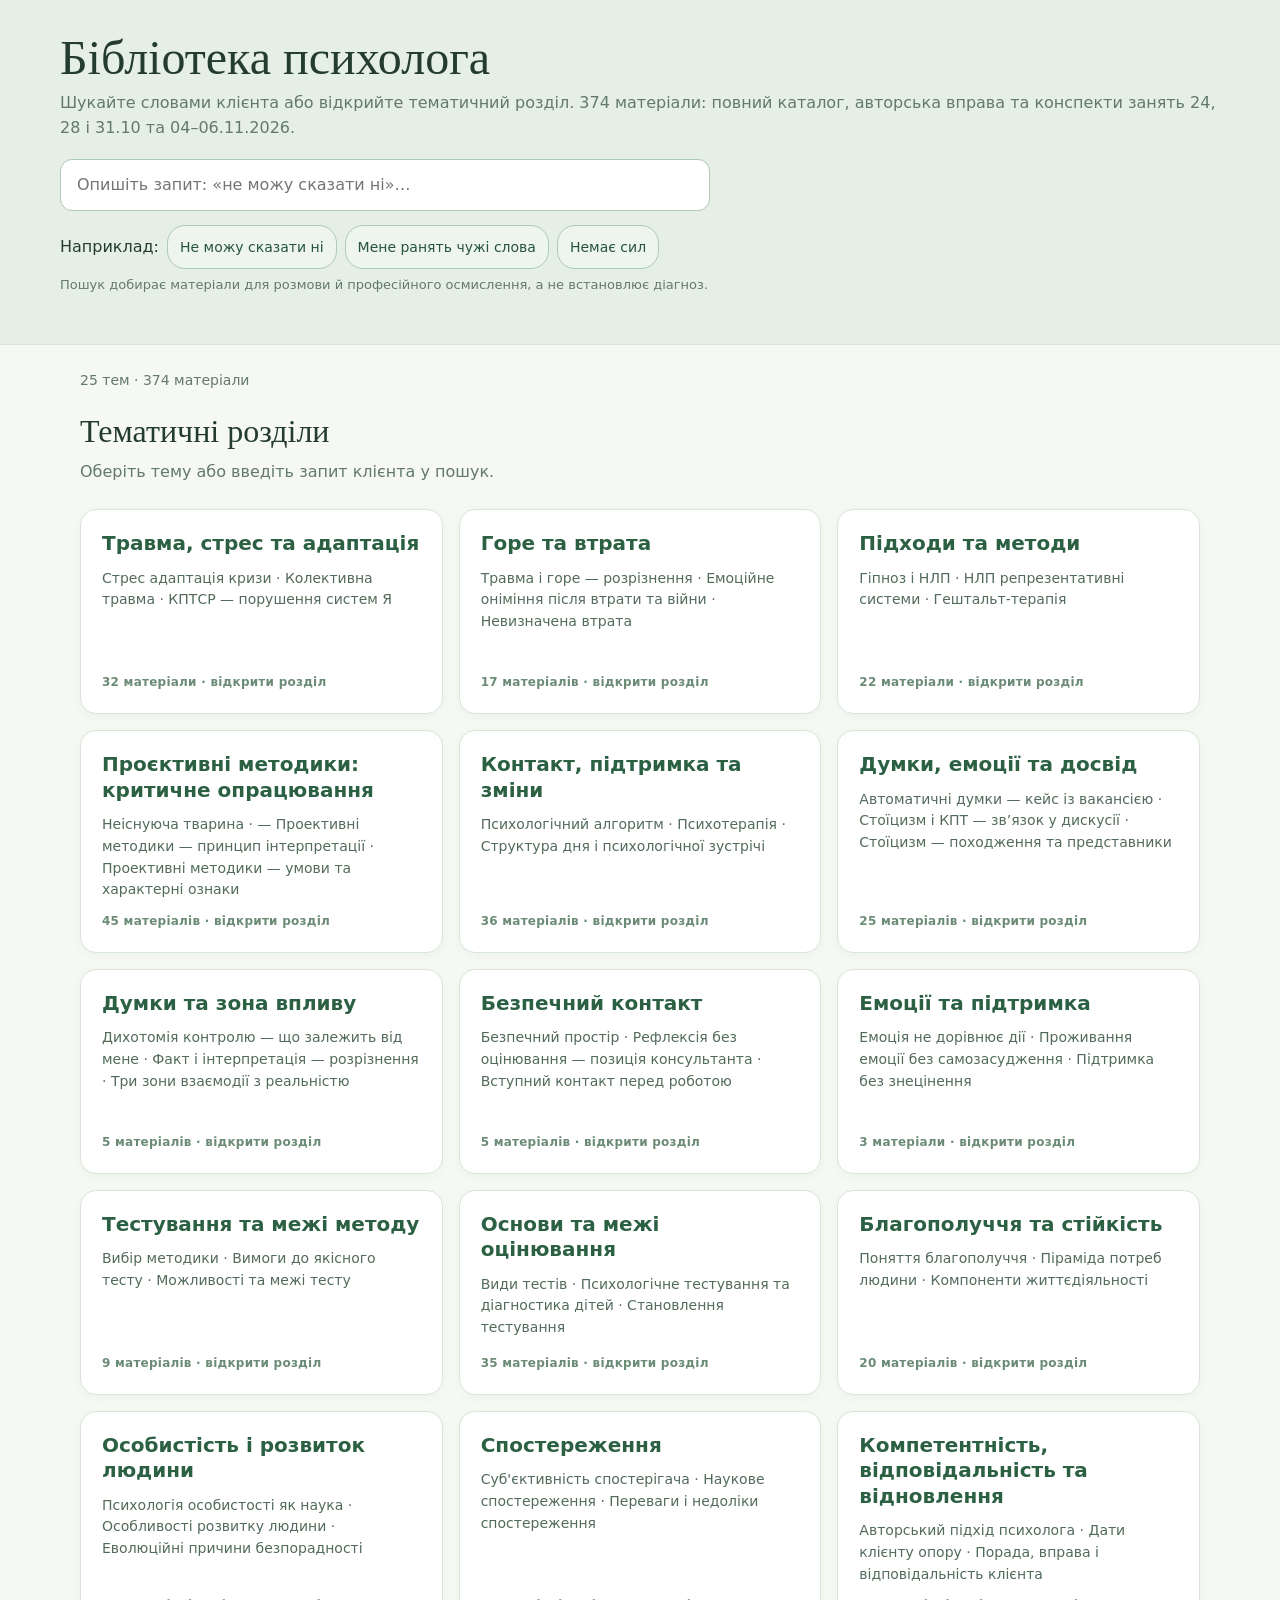
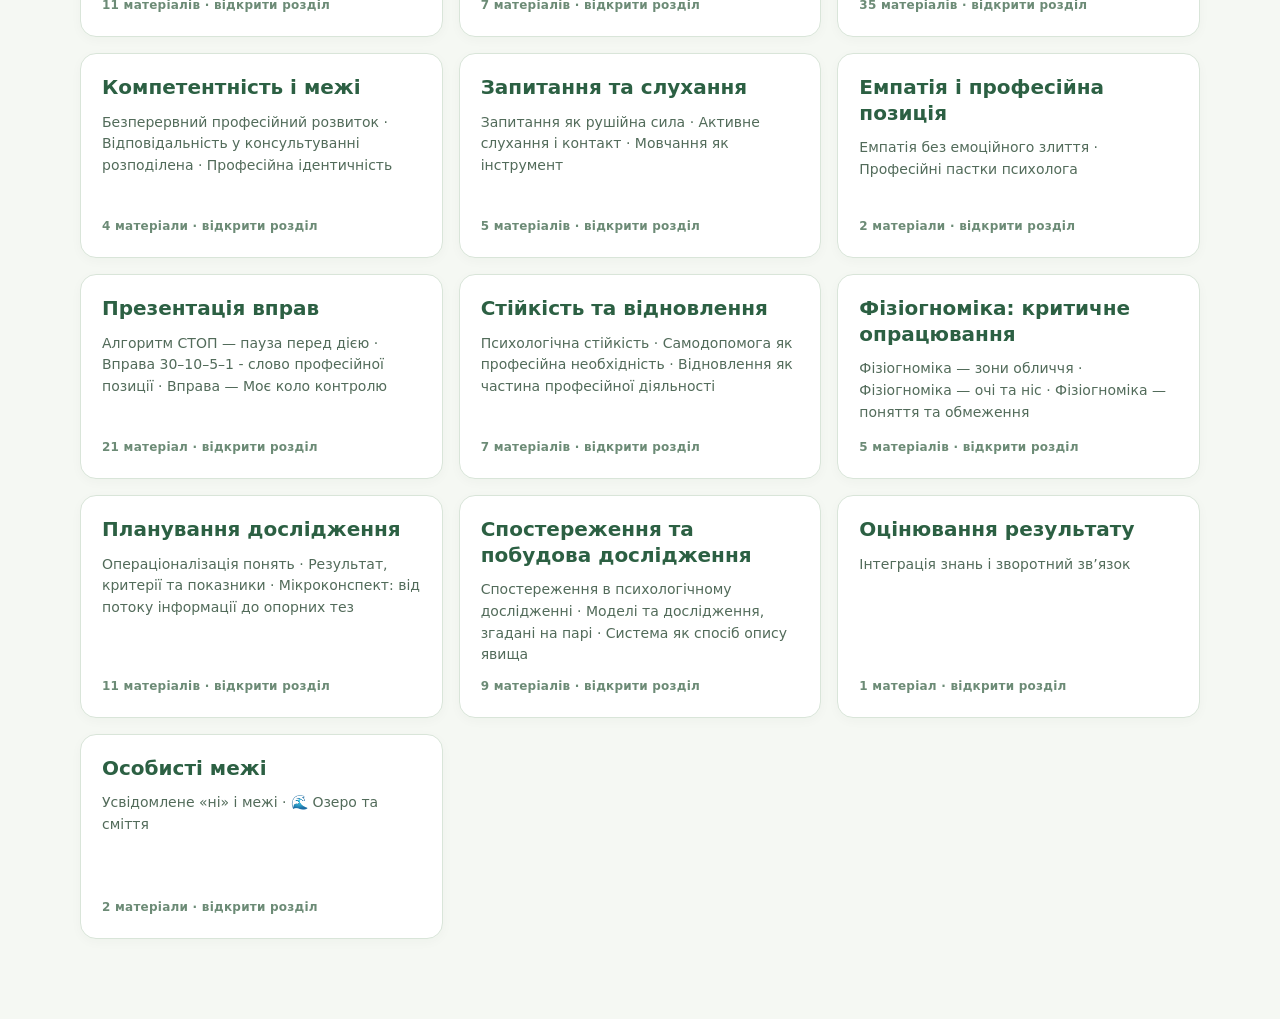
==== index.html @ bc7ea004 "Integrate five Nov 6 topics without duplicates; preserve all 369 existing cards" ====
<!doctype html><html lang="uk"><head><meta charset="utf-8"><meta name="viewport" content="width=device-width,initial-scale=1"><title>Бібліотека психолога — картки</title><style>
:root{--ink:#243b30;--green:#35694d;--pale:#f5f8f3;--line:#d9e5d9;--muted:#63796b}*{box-sizing:border-box}body{margin:0;background:var(--pale);font:16px/1.55 system-ui,'Segoe UI',sans-serif;color:var(--ink)}button,input{font:inherit}button{cursor:pointer}header{background:#e5efe5;border-bottom:1px solid var(--line);padding:30px max(20px,calc((100vw - 1160px)/2))}header h1{font:normal clamp(30px,4vw,48px) Georgia,serif;margin:0}header p{margin:6px 0 18px;color:var(--muted)}.search{width:100%;max-width:650px;border:1px solid #aec9b4;padding:13px 16px;border-radius:12px;background:white;outline-color:var(--green)}main{max-width:1160px;margin:auto;padding:25px 20px 80px}.toolbar{display:flex;align-items:center;justify-content:space-between;gap:14px;flex-wrap:wrap;margin:0 0 22px}.back{border:1px solid #a5bea9;background:white;color:var(--green);border-radius:9px;padding:9px 15px}.crumb{color:var(--muted);font-size:14px}.grid{display:grid;grid-template-columns:repeat(auto-fill,minmax(min(100%,260px),1fr));gap:16px}.card{border:1px solid var(--line);border-radius:16px;background:white;padding:21px;display:flex;flex-direction:column;align-items:stretch;text-align:left;gap:11px;min-height:205px;box-shadow:0 3px 12px #19392308;transition:transform .14s,border-color .14s}.card:hover,.card:focus-visible{transform:translateY(-2px);border-color:#7ea78a}.card h2,.card h3{font-size:20px;line-height:1.28;color:#2c6043;margin:0}.card p{color:#526b5a;font-size:14px;margin:0;flex:1}.card .foot{color:#6c8b76;font-size:12px;font-weight:700;letter-spacing:.02em}.intro{font:normal 32px Georgia,serif;margin:5px 0 10px}.subtitle{color:var(--muted);margin:0 0 24px}.empty{padding:40px;background:white;border-radius:14px;color:var(--muted)}dialog{background:#ffffff;color:#243b30;color-scheme:light;width:min(850px,calc(100vw - 24px));max-height:92dvh;border:1px solid #c7d9ca;border-radius:18px;padding:0;box-shadow:0 24px 90px #172f2444}dialog::backdrop{background:#1a3025a6}.dialog-head{position:sticky;top:0;background:#f1f7f0;padding:16px 22px;border-bottom:1px solid var(--line);display:flex;gap:15px;align-items:center;justify-content:space-between;z-index:1}.dialog-head h2{font:normal clamp(22px,3vw,31px) Georgia,serif;margin:0}.close{border:1px solid #b5cbb9;border-radius:9px;background:white;padding:6px 12px;flex-shrink:0}.reader{padding:12px clamp(20px,5vw,52px) 45px;line-height:1.75}.reader h2{font-size:19px;color:#315b4a;background:#edf5ee;border-left:4px solid #93b5a2;border-radius:7px;padding:8px 12px;margin-top:27px}.reader h3{font-size:17px;color:#28543c}.reader p{margin:13px 0}.reader blockquote{background:#eaf4e8;border-left:4px solid #75a784;padding:10px 17px;margin:16px 0}.reader table{border-collapse:collapse;width:100%;display:block;overflow-x:auto}.reader th,.reader td{border:1px solid #d6e1d6;padding:9px;text-align:left}.reader ul{padding-left:22px}.reader strong{color:inherit;font-weight:750}.reader .hl{padding:1px 4px;border-radius:4px;box-decoration-break:clone;-webkit-box-decoration-break:clone}.reader .hl-theory{background:#e9e7fa;color:#443e70}.reader .hl-practice{background:#e3f1e8;color:#26533d}.reader .hl-caution{background:#fae9e5;color:#793f38}.reader .hl-classification{background:#e6f1f8;color:#2b526b}.reader .hl-key{background:#f7efdc;color:#72562e}.reader .hl-steps{background:#e6f2ee;color:#245e57}.reader h2.section-practice{background:#e7f3ea;border-left-color:#78a88b}.reader h2.section-caution{background:#f9ebe7;border-left-color:#d59a8e}.reader h2.section-theory{background:#eeebf9;border-left-color:#a59bcf}.reader h2.section-classification{background:#eaf3fa;border-left-color:#8ab3cf}.reader h2.section-steps{background:#e7f3ef;border-left-color:#72afa3}.reader h2.section-key{background:#faf2e2;border-left-color:#d7b779}.source{border-top:1px solid var(--line);margin-top:30px;padding-top:12px;font-size:12px;color:var(--muted)}@media(max-width:650px){header{padding:22px 17px}.grid{grid-template-columns:1fr}.card{min-height:150px}.dialog-head{padding:13px}}

html{-webkit-text-size-adjust:100%;scroll-behavior:smooth}
body{overflow-x:hidden}
button,input{touch-action:manipulation}
button:focus-visible,input:focus-visible{outline:3px solid #6a9f87;outline-offset:3px}
.card,.dialog-head h2,.reader{overflow-wrap:anywhere}
.reader{hyphens:auto}
.reader img,.reader iframe,.reader video{max-width:100%;height:auto}
.reader pre{white-space:pre-wrap;overflow-wrap:anywhere}
.reader table{max-width:100%;font-size:clamp(12px,1.4vw,15px)}
.reader th,.reader td{min-width:110px;vertical-align:top}
dialog{overscroll-behavior:contain}
.dialog-head h2{min-width:0}
@media(min-width:1300px){main{max-width:1280px}.grid{grid-template-columns:repeat(4,minmax(0,1fr));gap:19px}dialog{width:min(970px,calc(100vw - 60px))}}
@media(min-width:700px) and (max-width:1299px){.grid{grid-template-columns:repeat(3,minmax(0,1fr))}}
@media(max-width:699px){
 body{font-size:15px;line-height:1.6}
 header{padding:23px 16px 19px}
 header h1{font-size:clamp(29px,8vw,38px);line-height:1.12}
 header p{font-size:14px;margin:11px 0 14px}
 .search{max-width:none;font-size:16px;min-height:48px}
 main{padding:18px 14px 60px}
 .toolbar{margin-bottom:15px}
 .intro{font-size:26px;line-height:1.2}
 .subtitle{font-size:14px;margin-bottom:19px}
 .grid{grid-template-columns:repeat(2,minmax(0,1fr));gap:10px}
 .card{padding:15px;gap:9px;min-height:155px;border-radius:13px}
 .card h2,.card h3{font-size:16px}
 .card p{font-size:13px;line-height:1.5;display:-webkit-box;-webkit-line-clamp:3;-webkit-box-orient:vertical;overflow:hidden}
 .card .foot{font-size:11px}
 .back{min-height:44px}
 dialog{position:fixed;inset:0;margin:0;width:100%;max-width:none;max-height:100dvh;height:100dvh;border:0;border-radius:0}
 .dialog-head{padding:13px 14px;gap:10px}
 .dialog-head h2{font-size:clamp(19px,5vw,25px);line-height:1.24}
 .close{min-height:44px;padding:7px 10px;font-size:13px}
 .reader{padding:12px 17px 65px;font-size:15px;line-height:1.75}
 .reader h2{font-size:17px;padding:9px 11px}
 .reader h3{font-size:16px}
 .reader ul,.reader ol{padding-left:23px}
 .reader th,.reader td{padding:8px}
}
@media(max-width:390px){
 .grid{grid-template-columns:1fr}
 .card{min-height:unset;padding:17px}
 .card h2,.card h3{font-size:18px}
 .card p{-webkit-line-clamp:2}
}
@media(prefers-reduced-motion:reduce){html{scroll-behavior:auto}.card{transition:none}}
.related-search{display:inline-block;border:1px solid #aec9b4;background:#edf5ee;color:#28543c;border-radius:8px;padding:7px 10px;margin:3px;min-height:44px}.source a{color:#28543c}.technique-status{background:#faf2e2;padding:12px;border-radius:9px}
.request-examples{display:flex;flex-wrap:wrap;gap:8px;align-items:center;margin-top:14px}.request-examples button{font:inherit;font-size:14px;padding:8px 12px;min-height:44px;border:1px solid #aec9b4;border-radius:18px;background:#edf5ee;color:#28543c;cursor:pointer}.search-hint{font-size:13px!important;max-width:740px}.request-kind{display:block;font-size:12px;color:#52695b;margin-bottom:8px}.card .request-phrase{font-weight:600;color:#325942;display:block;-webkit-line-clamp:unset}.card .request-purpose{font-size:13px;display:block;-webkit-line-clamp:unset}.request-context{background:#edf5ee;border:1px solid #b8cebd;border-radius:12px;padding:16px;margin-bottom:24px}.request-context h3{margin-top:8px}.request-context p{margin:8px 0}button:focus-visible,input:focus-visible{outline:3px solid #527c6c;outline-offset:3px}
.editorial-lead{font-size:1.08em;font-weight:600;color:#28543c}.editorial-origin{font-size:13px;color:#56665a}.original-note{border-top:1px solid #c6d5ca;margin-top:28px;padding-top:15px}.original-note summary{cursor:pointer;padding:12px 0;min-height:44px}.reader a{color:#28543c;text-decoration:underline}.card .request-purpose{display:-webkit-box;-webkit-line-clamp:3;-webkit-box-orient:vertical;overflow:hidden}
</style><link rel="manifest" href="./manifest.webmanifest"><link rel="icon" type="image/svg+xml" href="./icon.svg"><meta name="theme-color" content="#527c6c"><meta name="apple-mobile-web-app-capable" content="yes"><meta name="apple-mobile-web-app-status-bar-style" content="default"></head><body><header><h1>Бібліотека психолога</h1><p>Шукайте словами клієнта або відкрийте тематичний розділ. 374 матеріали: повний каталог, авторська вправа та конспекти занять 24, 28 і 31.10 та 04–06.11.2026.</p><input id="search" class="search" type="search" placeholder="Опишіть запит: «не можу сказати ні»…" aria-label="Пошук"><div class="request-examples" aria-label="Приклади запитів"><span>Наприклад:</span><button type="button">Не можу сказати ні</button><button type="button">Мене ранять чужі слова</button><button type="button">Немає сил</button></div><p class="search-hint">Пошук добирає матеріали для розмови й професійного осмислення, а не встановлює діагноз.</p></header><main><div class="toolbar"><button id="back" class="back" hidden>← Усі теми</button><span class="crumb" id="count"></span></div><h2 id="heading" class="intro">Тематичні розділи</h2><p id="subtitle" class="subtitle">Відкрийте розділ, щоб побачити окремі картки матеріалів.</p><div id="grid" class="grid"></div></main><dialog id="modal"><div class="dialog-head"><h2 id="noteTitle"></h2><button class="close" id="close" aria-label="Закрити">✕ Закрити</button></div><div class="reader" id="noteBody"></div></dialog><script src="./client-requests-374.js"></script><script src="./search.js"></script><script src="./editorial.js"></script><script>
const docs=[{"id": "n0-0", "topic": "Травма, стрес та адаптація", "topicid": 0, "title": "Стрес адаптація кризи", "summary": "1. Класифікація життєвих ситуацій (за наведеною класифікацією) Звичайні / комфортні — потребують мінімальних адаптаційних зусиль. Проблемні повсякденні — можуть супроводжуватися ст", "content": "<h2>1. Класифікація життєвих ситуацій (за наведеною класифікацією)</h2>\n<ol>\n<li><strong>Звичайні / комфортні</strong> — потребують мінімальних адаптаційних зусиль.</li>\n<li><strong>Проблемні повсякденні</strong> — можуть супроводжуватися стресом.</li>\n<li><strong>Важкі</strong> — значне навантаження на адаптацію, можливі психічні й соматичні прояви. Виокремлюють чотири типи: <strong>стрес, фрустрація, конфлікт, криза</strong>.</li>\n<li><strong>Гіперекстремальні</strong> — навантаження перевищує доступні людині ресурси подолання. Наслідки залежать, зокрема, від попереднього досвіду, підготовки та поточного стану.</li>\n</ol>\n<blockquote>\n<p>Не слід сприймати її як єдину універсальну систему.</p>\n</blockquote>\n<h2>2. Адаптація</h2>\n<p>Адаптацію описано через два процеси:</p>\n<ul>\n<li><strong>Асиміляція</strong> — людина пристосовується до умов середовища.</li>\n<li><strong>Акомодація</strong> — людина змінює свої способи дії / взаємодії із середовищем.</li>\n</ul>\n<p>На практиці на практиці ці процеси можуть <strong>накладатися</strong>, а не відбуватися строго послідовно. Приклади: входження до нового колективу, медузу та реакцію на падіння цеглини. Швидкість реагування може мати значення для виживання.</p>\n<p><strong>Термінологічна примітка:</strong> у класичній теорії Піаже асиміляція означає включення нового досвіду в наявні схеми, а акомодація — зміну самих схем. Пояснення через «змінюю середовище» не є точним визначенням акомодації за Піаже.</p>\n<h2>3. Стресова реакція та наслідки</h2>\n<p>За наведеною схемою: <strong>стресор → нормативна стресова реакція → запуск адаптаційних механізмів</strong>. Якщо навантаження надмірне або тривале, адаптаційні можливості можуть виснажуватися, можливі порушення функціонування.</p>\n<p>До стресових і посттравматичних розладів належать, зокрема, <strong>ПТСР і комплексний ПТСР</strong>, При цьому комплексний ПТСР — не просто «складніший» ПТСР, а окрема діагностична конструкція.</p>\n<p><strong>Важливо:</strong> переживання травматичної події саме по собі не означає неминучого розвитку ПТСР.</p>\n<h2>4. Кризові ситуації</h2>\n<p> <strong>фрустрація і конфлікт</strong> можуть переростати в кризові ситуації. На тлі дистресу можливі виснаження, відчуття втрати контролю, порушення адаптації.</p>\n<p></p>\n<ul>\n<li><strong>Серйозне потрясіння</strong> — у наведених прикладах, ситуація, у якій можливе відновлення попередніх життєвих умов (наприклад, пошук нової роботи).</li>\n<li><strong>Власне кризу</strong> — ситуація, яка вимагає перебудови життєвих планів і способів адаптації.</li>\n</ul>\n<p>Це умовний поділ, а не жорстка діагностична класифікація: навіть «зворотна» подія може бути дуже травматичною.</p>\n<h2>5. Екстремальна і надзвичайна ситуації</h2>\n<p>Розмежовують <strong>надзвичайні</strong> (природні й техногенні катастрофи) та <strong>екстремальні</strong> (переважно наслідки навмисних людських дій: війни, тероризм). Наводив приклади Чорнобиля, повеней і руйнування Каховської дамби.</p>\n<p><strong>Застереження:</strong> у правовій та професійній термінології «надзвичайна ситуація» може бути й воєнного або соціального походження; викладацький поділ «природне проти людського» надто спрощений.</p>\n<h2>Практичний екстракт</h2>\n<ul>\n<li>Оцінювати не лише подію, а й <strong>суб'єктивне значення, доступні ресурси, поточну безпеку та функціонування</strong>.</li>\n<li>Не ототожнювати стресову реакцію з розладом.</li>\n<li>Під час роботи з кризою враховувати, що відновлення не обов'язково означає повернення до попереднього стану.</li>\n</ul>\n<h2>Пов'язані картки</h2>\n<p>· · · · ·</p>\n", "search": "стрес адаптація кризи травма, стрес та адаптація  1. класифікація життєвих ситуацій (за наведеною класифікацією) \n \n  звичайні / комфортні  — потребують мінімальних адаптаційних зусиль. \n  проблемні повсякденні  — можуть супроводжуватися стресом. \n  важкі  — значне навантаження на адаптацію, можливі психічні й соматичні прояви. виокремлюють чотири типи:  стрес, фрустрація, конфлікт, криза . \n  гіперекстремальні  — навантаження перевищує доступні людині ресурси подолання. наслідки залежать, зокрема, від попереднього досвіду, підготовки та поточного стану. \n \n \n не слід сприймати її як єдину універсальну систему. \n \n 2. адаптація \n адаптацію описано через два процеси: \n \n  асиміляція  — людина пристосовується до умов середовища. \n  акомодація  — людина змінює свої способи дії / взаємодії із середовищем. \n \n на практиці на практиці ці процеси можуть  накладатися , а не відбуватися строго послідовно. приклади: входження до нового колективу, медузу та реакцію на падіння цеглини. швидкість реагування може мати значення для виживання. \n  термінологічна примітка:  у класичній теорії піаже асиміляція означає включення нового досвіду в наявні схеми, а акомодація — зміну самих схем. пояснення через «змінюю середовище» не є точним визначенням акомодації за піаже. \n 3. стресова реакція та наслідки \n за наведеною схемою:  стресор → нормативна стресова реакція → запуск адаптаційних механізмів . якщо навантаження надмірне або тривале, адаптаційні можливості можуть виснажуватися, можливі порушення функціонування. \n до стресових і посттравматичних розладів належать, зокрема,  птср і комплексний птср , при цьому комплексний птср — не просто «складніший» птср, а окрема діагностична конструкція. \n  важливо:  переживання травматичної події саме по собі не означає неминучого розвитку птср. \n 4. кризові ситуації \n   фрустрація і конфлікт  можуть переростати в кризові ситуації. на тлі дистресу можливі виснаження, відчуття втрати контролю, порушення адаптації. \n  \n \n  серйозне потрясіння  — у наведених прикладах, ситуація, у якій можливе відновлення попередніх життєвих умов (наприклад, пошук нової роботи). \n  власне кризу  — ситуація, яка вимагає перебудови життєвих планів і способів адаптації. \n \n це умовний поділ, а не жорстка діагностична класифікація: навіть «зворотна» подія може бути дуже травматичною. \n 5. екстремальна і надзвичайна ситуації \n розмежовують  надзвичайні  (природні й техногенні катастрофи) та  екстремальні  (переважно наслідки навмисних людських дій: війни, тероризм). наводив приклади чорнобиля, повеней і руйнування каховської дамби. \n  застереження:  у правовій та професійній термінології «надзвичайна ситуація» може бути й воєнного або соціального походження; викладацький поділ «природне проти людського» надто спрощений. \n практичний екстракт \n \n оцінювати не лише подію, а й  суб'єктивне значення, доступні ресурси, поточну безпеку та функціонування . \n не ототожнювати стресову реакцію з розладом. \n під час роботи з кризою враховувати, що відновлення не обов'язково означає повернення до попереднього стану. \n \n пов'язані картки \n · · · · · \n"}, {"id": "n0-1", "topic": "Травма, стрес та адаптація", "topicid": 0, "title": "Колективна травма", "summary": "Що таке колективна травма Це травматичний досвід, який стосується соціальної групи або спільноти , впливає не лише на безпосередніх учасників події, а й на інших членів групи через", "content": "\n<h2>Що таке колективна травма</h2>\n<p>Це травматичний досвід, який стосується <strong>соціальної групи або спільноти</strong>, впливає не лише на безпосередніх учасників події, а й на інших членів групи через спільну ідентичність, пам'ять і наслідки подій.</p>\n<h2>Можливі причини</h2>\n<ul>\n<li>Війни, геноцид, масове насильство.</li>\n<li>Техногенні й гуманітарні катастрофи, стихійні лиха.</li>\n<li>Революції, перевороти, депортації, вигнання.</li>\n<li>Рабство, полон, окупація, обмеження свободи великих груп.</li>\n<li>Політичні, релігійні та інші репресії.</li>\n<li>Терористичні акти, резонансні вбивства суспільно значущих людей.</li>\n</ul>\n<p><strong>Історичні приклади:</strong> Голодомор, Голокост, Волинська трагедія, Чорнобиль, депортації з Криму, Батурин, події сучасної війни. Ці приклади різні за причинами, масштабом і історичним контекстом; їх не слід механічно прирівнювати.</p>\n<h2>Особливості колективної травми</h2>\n<ol>\n<li><strong>Широке охоплення:</strong> наслідки виходять за межі безпосередніх постраждалих.</li>\n<li><strong>Розтягнутість у часі:</strong> пам'ять про подію може зберігатися після її завершення.</li>\n<li><strong>Груповий масштаб:</strong> постраждалими можуть бути цілі соціальні спільноти.</li>\n<li><strong>Спільне переживання:</strong> люди, які не були безпосередніми свідками, можуть переживати подію як значущу для своєї групи.</li>\n<li><strong>Тривалі й відкладені наслідки:</strong> можуть змінюватися довіра, відчуття безпеки, поведінка, соціальні відносини.</li>\n</ol>\n<p> Колективна травма може бути пов’язана з <strong>історичною пам’яттю</strong> та передаванням досвіду між поколіннями.</p>\n<h2>Що може посилювати травматизацію</h2>\n<ul>\n<li>Сприйняття події як глибоко несправедливої.</li>\n<li>Загибель невинних людей.</li>\n<li>Навмисний характер насильства: катування, страти, переслідування.</li>\n<li>Неможливість чинити опір або захистити себе.</li>\n</ul>\n<h2>Практичне застосування</h2>\n<p>Під час роботи з людиною важливо розрізняти <strong>її власний досвід</strong>, родинну історію та суспільний контекст. Не можна автоматично приписувати кожному членові групи травматичний розлад. Варто питати, що саме подія означає <strong>для конкретної людини</strong>, не змушуючи її переказувати болісні історії.</p>\n<h2>Важливе застереження</h2>\n<p>У матеріалі прозвучали травматичні історичні описи та особисті судження . Для навчального конспекту збережено <strong>психологічну структуру теми</strong>, без відтворення подробиць насильства й неперевірених політичних тверджень як фактів.</p>\n<h2>Пов'язані картки</h2>\n<p>· · ·</p>\n", "search": "колективна травма травма, стрес та адаптація \n що таке колективна травма \n це травматичний досвід, який стосується  соціальної групи або спільноти , впливає не лише на безпосередніх учасників події, а й на інших членів групи через спільну ідентичність, пам'ять і наслідки подій. \n можливі причини \n \n війни, геноцид, масове насильство. \n техногенні й гуманітарні катастрофи, стихійні лиха. \n революції, перевороти, депортації, вигнання. \n рабство, полон, окупація, обмеження свободи великих груп. \n політичні, релігійні та інші репресії. \n терористичні акти, резонансні вбивства суспільно значущих людей. \n \n  історичні приклади:  голодомор, голокост, волинська трагедія, чорнобиль, депортації з криму, батурин, події сучасної війни. ці приклади різні за причинами, масштабом і історичним контекстом; їх не слід механічно прирівнювати. \n особливості колективної травми \n \n  широке охоплення:  наслідки виходять за межі безпосередніх постраждалих. \n  розтягнутість у часі:  пам'ять про подію може зберігатися після її завершення. \n  груповий масштаб:  постраждалими можуть бути цілі соціальні спільноти. \n  спільне переживання:  люди, які не були безпосередніми свідками, можуть переживати подію як значущу для своєї групи. \n  тривалі й відкладені наслідки:  можуть змінюватися довіра, відчуття безпеки, поведінка, соціальні відносини. \n \n  колективна травма може бути пов’язана з  історичною пам’яттю  та передаванням досвіду між поколіннями. \n що може посилювати травматизацію \n \n сприйняття події як глибоко несправедливої. \n загибель невинних людей. \n навмисний характер насильства: катування, страти, переслідування. \n неможливість чинити опір або захистити себе. \n \n практичне застосування \n під час роботи з людиною важливо розрізняти  її власний досвід , родинну історію та суспільний контекст. не можна автоматично приписувати кожному членові групи травматичний розлад. варто питати, що саме подія означає  для конкретної людини , не змушуючи її переказувати болісні історії. \n важливе застереження \n у матеріалі прозвучали травматичні історичні описи та особисті судження . для навчального конспекту збережено  психологічну структуру теми , без відтворення подробиць насильства й неперевірених політичних тверджень як фактів. \n пов'язані картки \n · · · \n"}, {"id": "n0-2", "topic": "Травма, стрес та адаптація", "topicid": 0, "title": "КПТСР — порушення систем Я", "summary": "Емоційна регуляція Різкі емоційні спалахи або оніміння / дисоціація. Самосприйняття Стійкі переконання «зі мною щось не так», сором, провина, знецінення себе. Стосунки Втрата базов", "content": "<h2>Емоційна регуляція</h2>\n<p>Різкі емоційні спалахи або оніміння / дисоціація.</p>\n<h2>Самосприйняття</h2>\n<p>Стійкі переконання «зі мною щось не так», сором, провина, знецінення себе.</p>\n<h2>Стосунки</h2>\n<p>Втрата базової довіри, ізоляція або залежні деструктивні зв'язки.</p>\n", "search": "кптср — порушення систем я травма, стрес та адаптація  емоційна регуляція \n різкі емоційні спалахи або оніміння / дисоціація. \n самосприйняття \n стійкі переконання «зі мною щось не так», сором, провина, знецінення себе. \n стосунки \n втрата базової довіри, ізоляція або залежні деструктивні зв'язки. \n"}, {"id": "n0-3", "topic": "Травма, стрес та адаптація", "topicid": 0, "title": "ПТСР — три системи", "summary": "1. Пам'ять Перепроживання, флешбеки, кошмари, реакції на тригери. 2. Поведінка Уникнення місць, тем, людей і нагадувань про травму. 3. Біологічна безпека Гіперпильність, здригання,", "content": "<h2>1. Пам'ять</h2>\n<p>Перепроживання, флешбеки, кошмари, реакції на тригери.</p>\n<h2>2. Поведінка</h2>\n<p>Уникнення місць, тем, людей і нагадувань про травму.</p>\n<h2>3. Біологічна безпека</h2>\n<p>Гіперпильність, здригання, дратівливість, безсоння.</p>\n<h2>Образ</h2>\n<p>«Радар безпеки» працює так, ніби небезпека триває зараз.</p>\n", "search": "птср — три системи травма, стрес та адаптація  1. пам'ять \n перепроживання, флешбеки, кошмари, реакції на тригери. \n 2. поведінка \n уникнення місць, тем, людей і нагадувань про травму. \n 3. біологічна безпека \n гіперпильність, здригання, дратівливість, безсоння. \n образ \n «радар безпеки» працює так, ніби небезпека триває зараз. \n"}, {"id": "n0-4", "topic": "Травма, стрес та адаптація", "topicid": 0, "title": "Травма типу I і II", "summary": "Тип I Одноразова, раптова подія: ДТП, пограбування, природна катастрофа. Тип II Тривала або повторювана ситуація: домашнє насильство, зона бойових дій, полон, тривале інституційне ", "content": "<h2>Тип I</h2>\n<p>Одноразова, раптова подія: ДТП, пограбування, природна катастрофа.</p>\n<h2>Тип II</h2>\n<p>Тривала або повторювана ситуація: домашнє насильство, зона бойових дій, полон, тривале інституційне насильство.</p>\n<h2>Ключова різниця</h2>\n<p>Одиничність події ↔ повторюваність і тривалість.</p>\n", "search": "травма типу i і ii травма, стрес та адаптація  тип i \n одноразова, раптова подія: дтп, пограбування, природна катастрофа. \n тип ii \n тривала або повторювана ситуація: домашнє насильство, зона бойових дій, полон, тривале інституційне насильство. \n ключова різниця \n одиничність події ↔ повторюваність і тривалість. \n"}, {"id": "n0-5", "topic": "Травма, стрес та адаптація", "topicid": 0, "title": "Травмафокусована психотерапія", "summary": "Її описують як робота безпосередньо з травматичним матеріалом, а не лише зі стабілізацією загального стану. Основні опори безпека; психоедукація; регуляція тривоги; когнітивна рест", "content": "<p>Її описують як робота безпосередньо з травматичним матеріалом, а не лише зі стабілізацією загального стану.</p>\n<h2>Основні опори</h2>\n<ul>\n<li>безпека;</li>\n<li>психоедукація;</li>\n<li>регуляція тривоги;</li>\n<li>когнітивна реструктуризація;</li>\n<li>опрацювання травматичної пам'яті.</li>\n</ul>\n<h2>Логіка</h2>\n<p>Безпека → стабілізація → поступове опрацювання травматичного досвіду.</p>\n", "search": "травмафокусована психотерапія травма, стрес та адаптація  її описують як робота безпосередньо з травматичним матеріалом, а не лише зі стабілізацією загального стану. \n основні опори \n \n безпека; \n психоедукація; \n регуляція тривоги; \n когнітивна реструктуризація; \n опрацювання травматичної пам'яті. \n \n логіка \n безпека → стабілізація → поступове опрацювання травматичного досвіду. \n"}, {"id": "n0-6", "topic": "Травма, стрес та адаптація", "topicid": 0, "title": "Війна змінює не лише військового, а й систему стосунків", "summary": "3. Війна змінює не лише військового, а й систему стосунків Близькі чекають повернення «того самого батька, сина, брата», хоча людина жила в умовах постійного вибору між життям і см", "content": "<h3>3. Війна змінює не лише військового, а й систему стосунків</h3>\n<p>Близькі чекають повернення «того самого батька, сина, брата», хоча людина жила в умовах постійного вибору між життям і смертю та могла сформувати багато захисних шарів.</p>\n<p>Важлива думка:</p>\n<ul>\n<li>знайома особистість не обов’язково зникла;</li>\n<li>до неї може бути складніше дістатися крізь захисти;</li>\n<li>працювати потрібно не лише з військовим, а й з оточенням, яке зустрічає змінену людину зі старими очікуваннями;</li>\n<li>психологові не варто казати військовому «я вас розумію», якщо він не переживав цього досвіду;</li>\n<li>чесніше: <strong>«Я поруч. Я готова підтримувати».</strong></li>\n</ul>\n", "search": "війна змінює не лише військового, а й систему стосунків травма, стрес та адаптація  3. війна змінює не лише військового, а й систему стосунків \n близькі чекають повернення «того самого батька, сина, брата», хоча людина жила в умовах постійного вибору між життям і смертю та могла сформувати багато захисних шарів. \n важлива думка: \n \n знайома особистість не обов’язково зникла; \n до неї може бути складніше дістатися крізь захисти; \n працювати потрібно не лише з військовим, а й з оточенням, яке зустрічає змінену людину зі старими очікуваннями; \n психологові не варто казати військовому «я вас розумію», якщо він не переживав цього досвіду; \n чесніше:  «я поруч. я готова підтримувати».  \n \n"}, {"id": "n0-7", "topic": "Травма, стрес та адаптація", "topicid": 0, "title": "Експозиція дсм5", "summary": "Психотравматична експозиція може відбуватися одним або кількома способами: Безпосереднє переживання травмівної події. Перебування свідком події , яка трапилася з іншими. Знання про", "content": "<p>Психотравматична експозиція може відбуватися одним або кількома\nспособами:</p>\n<ol>\n<li><strong>Безпосереднє переживання травмівної події.</strong></li>\n<li><strong>Перебування свідком події</strong>, яка трапилася з іншими.</li>\n<li><strong>Знання про травмівну подію</strong>, що трапилася з членом сім'ї або\nблизьким другом. У випадку смерті чи загрози життю близької людини\nподія може бути насильницькою або непередбачуваною.</li>\n<li><strong>Багаторазова або надмірна експозиція до тяжких деталей травмівної\nподії.</strong> Приклад --- фахівці швидкого реагування, які багаторазово\nстикаються з наслідками травмівних подій.</li>\n</ol>\n<p>Експозиція --- зіткнення з подією та пов'язані з цим переживання.</p>\n", "search": "експозиція дсм5 травма, стрес та адаптація  психотравматична експозиція може відбуватися одним або кількома\nспособами: \n \n  безпосереднє переживання травмівної події.  \n  перебування свідком події , яка трапилася з іншими. \n  знання про травмівну подію , що трапилася з членом сім'ї або\nблизьким другом. у випадку смерті чи загрози життю близької людини\nподія може бути насильницькою або непередбачуваною. \n  багаторазова або надмірна експозиція до тяжких деталей травмівної\nподії.  приклад --- фахівці швидкого реагування, які багаторазово\nстикаються з наслідками травмівних подій. \n \n експозиція --- зіткнення з подією та пов'язані з цим переживання. \n"}, {"id": "n0-8", "topic": "Травма, стрес та адаптація", "topicid": 0, "title": "КПТСР — основні ознаки", "summary": "Комплексний ПТСР за МКХ-11 КПТСР включає критерії ПТСР та порушення самоорганізації (DSO) у трьох сферах: Регуляція афекту — складно керувати сильними емоціями або, навпаки, емоцій", "content": "\n<h2>Комплексний ПТСР за МКХ-11</h2>\n<p>КПТСР включає <strong>критерії ПТСР</strong> та <strong>порушення самоорганізації (DSO)</strong> у трьох сферах:</p>\n<ol>\n<li><strong>Регуляція афекту</strong> — складно керувати сильними емоціями або, навпаки, емоційне оніміння.</li>\n<li><strong>Негативне уявлення про себе</strong> — стійкі почуття провини, сорому, власної нікчемності.</li>\n<li><strong>Труднощі у стосунках</strong> — проблеми з близькістю, довірою, підтриманням контактів.</li>\n</ol>\n<p>Це описують як збоєм «внутрішнього компаса». Це <strong>метафора</strong>, а не буквальна «поломка особистості».</p>\n<h2>Важливі відмінності</h2>\n<ul>\n<li><strong>МКХ-11</strong> визнає КПТСР окремим діагнозом.</li>\n<li><strong>DSM-5-TR</strong> не виділяє КПТСР як окрему діагностичну категорію.</li>\n<li>Хронічні міжособистісні травми підвищують ризик КПТСР, але <strong>не є обов'язковою умовою</strong>; сам факт насильства чи труднощів у стосунках діагнозу не встановлює.</li>\n<li>Оцінюють також вираженість, стійкість симптомів і вплив на функціонування. У дослідженнях використовують ITQ (International Trauma Questionnaire), але самоопитувальник не замінює клінічної оцінки.</li>\n</ul>\n<h2>Мова психолога</h2>\n<p>Замість «особистість зламана» — «людина має труднощі з регуляцією емоцій, образом себе і стосунками; це піддається допомозі».</p>\n<hr/>\n<p><strong>Пов’язані картки:</strong> · · ·</p>\n<hr/>\n<p>Повернутися до .</p>\n", "search": "кптср — основні ознаки травма, стрес та адаптація \n комплексний птср за мкх-11 \n кптср включає  критерії птср  та  порушення самоорганізації (dso)  у трьох сферах: \n \n  регуляція афекту  — складно керувати сильними емоціями або, навпаки, емоційне оніміння. \n  негативне уявлення про себе  — стійкі почуття провини, сорому, власної нікчемності. \n  труднощі у стосунках  — проблеми з близькістю, довірою, підтриманням контактів. \n \n це описують як збоєм «внутрішнього компаса». це  метафора , а не буквальна «поломка особистості». \n важливі відмінності \n \n  мкх-11  визнає кптср окремим діагнозом. \n  dsm-5-tr  не виділяє кптср як окрему діагностичну категорію. \n хронічні міжособистісні травми підвищують ризик кптср, але  не є обов'язковою умовою ; сам факт насильства чи труднощів у стосунках діагнозу не встановлює. \n оцінюють також вираженість, стійкість симптомів і вплив на функціонування. у дослідженнях використовують itq (international trauma questionnaire), але самоопитувальник не замінює клінічної оцінки. \n \n мова психолога \n замість «особистість зламана» — «людина має труднощі з регуляцією емоцій, образом себе і стосунками; це піддається допомозі». \n \n  пов’язані картки:  · · · \n \n повернутися до . \n"}, {"id": "n0-9", "topic": "Травма, стрес та адаптація", "topicid": 0, "title": "Повернення військових", "summary": "Повернення військових Людина може повернутися з війни не такою, якою її пам’ятає родина. Життя в умовах постійної загрози формує захисні способи реагування. Важливі принципи: не ви", "content": "<h3>Повернення військових</h3>\n<p>Людина може повернутися з війни не такою, якою її пам’ятає родина. Життя в умовах постійної загрози формує захисні способи реагування.</p>\n<p>Важливі принципи:</p>\n<ul>\n<li>не вимагати повернення «колишньої людини»;</li>\n<li>не вважати зміни доказом зникнення особистості;</li>\n<li>не намагатися швидко зняти всі захисти;</li>\n<li>готувати до змін також родину й близьких;</li>\n<li>працювати не лише з військовим, а із системою його стосунків.</li>\n</ul>\n<p>Головні думки:</p>\n<ul>\n<li>знайома особистість не обов’язково зникла;</li>\n<li>близьким теж потрібна підготовка до змін;</li>\n<li>працювати необхідно з усією системою стосунків;</li>\n<li>не варто обіцяти повернення «колишньої версії» людини;</li>\n<li>психолог, який не переживав бойового досвіду, не повинен казати: «Я вас розумію».</li>\n</ul>\n<p>Безпечніше:</p>\n<blockquote>\n<p>Я не переживала того, що пережили ви. Але я поруч і готова підтримувати.</p>\n<p> висловила надію, що під захисними шарами можна зустріти знайому особистість, яка «нікуди е поділася». Це радше терапевтична надія, а не гарантований результат.</p>\n</blockquote>\n<p>Людина може повернутися з війни не такою, якою її пам’ятають близькі. Постійне виживання створює нові способи реагування та захисні шари.</p>\n", "search": "повернення військових травма, стрес та адаптація  повернення військових \n людина може повернутися з війни не такою, якою її пам’ятає родина. життя в умовах постійної загрози формує захисні способи реагування. \n важливі принципи: \n \n не вимагати повернення «колишньої людини»; \n не вважати зміни доказом зникнення особистості; \n не намагатися швидко зняти всі захисти; \n готувати до змін також родину й близьких; \n працювати не лише з військовим, а із системою його стосунків. \n \n головні думки: \n \n знайома особистість не обов’язково зникла; \n близьким теж потрібна підготовка до змін; \n працювати необхідно з усією системою стосунків; \n не варто обіцяти повернення «колишньої версії» людини; \n психолог, який не переживав бойового досвіду, не повинен казати: «я вас розумію». \n \n безпечніше: \n \n я не переживала того, що пережили ви. але я поруч і готова підтримувати. \n  висловила надію, що під захисними шарами можна зустріти знайому особистість, яка «нікуди е поділася». це радше терапевтична надія, а не гарантований результат. \n \n людина може повернутися з війни не такою, якою її пам’ятають близькі. постійне виживання створює нові способи реагування та захисні шари. \n"}, {"id": "n0-10", "topic": "Травма, стрес та адаптація", "topicid": 0, "title": "Посттравматичне зростання", "summary": "Посттравматичне зростання З’явився термін посттравматичне зростання : можливі позитивні зміни у ставленні до себе, життя й стосунків після боротьби з наслідками травми. Посттравмат", "content": "<h3>Посттравматичне зростання</h3>\n<p>З’явився термін <strong>посттравматичне зростання</strong>: можливі позитивні зміни у ставленні до себе, життя й стосунків після боротьби з наслідками травми.</p>\n<p>Посттравматичне зростання можливе, але не гарантоване.</p>\n", "search": "посттравматичне зростання травма, стрес та адаптація  посттравматичне зростання \n з’явився термін  посттравматичне зростання : можливі позитивні зміни у ставленні до себе, життя й стосунків після боротьби з наслідками травми. \n посттравматичне зростання можливе, але не гарантоване. \n"}, {"id": "n0-11", "topic": "Травма, стрес та адаптація", "topicid": 0, "title": "Психологічні наслідки поранення й ампутації індивідуальні відмінності", "summary": "06. Психологічні наслідки поранення й ампутації: індивідуальні відмінності Суть теми. описував різні психологічні реакції на поранення, тривале загоєння, ризик повторної операції т", "content": "<h2>06. Психологічні наслідки поранення й ампутації: індивідуальні відмінності</h2>\n<p><strong>Суть теми.</strong> описував різні психологічні реакції на поранення, тривале загоєння, ризик повторної операції та ампутацію. Окремо згадано, що деякі люди використовують гумор і зберігають активну життєву позицію, тоді як інші переживають значну невизначеність і тривогу.</p>\n<p><strong>Що потрібно враховувати психологові:</strong></p>\n<ul>\n<li>фізичний біль, сон, втому й доступність медичної допомоги;</li>\n<li>страх подальших операцій та змін функціонування;</li>\n<li>ставлення до змін тіла й потребу в адаптації;</li>\n<li>соціальну підтримку, доступність реабілітації та автономію людини;</li>\n<li>індивідуальні способи подолання, зокрема гумор.</li>\n</ul>\n<p><strong>Важливе застереження.</strong> Використовуються категорії «здорові», «проблемні», «незагоювані» поранення в психологічному контексті. Їх не слід сприймати як універсальну клінічну класифікацію. Гумор не доводить благополуччя, а плач чи тривога не означають «неправильного» пристосування. Медичне загоєння і психологічна адаптація — пов'язані, але різні процеси.</p>\n<p><strong>Приклад.</strong> Людина жартує про протез, проте ночами погано спить і боїться повернення болю. Психолог не має робити висновок «усе добре» лише на підставі жартів.</p>\n", "search": "психологічні наслідки поранення й ампутації індивідуальні відмінності травма, стрес та адаптація  06. психологічні наслідки поранення й ампутації: індивідуальні відмінності \n  суть теми.  описував різні психологічні реакції на поранення, тривале загоєння, ризик повторної операції та ампутацію. окремо згадано, що деякі люди використовують гумор і зберігають активну життєву позицію, тоді як інші переживають значну невизначеність і тривогу. \n  що потрібно враховувати психологові:  \n \n фізичний біль, сон, втому й доступність медичної допомоги; \n страх подальших операцій та змін функціонування; \n ставлення до змін тіла й потребу в адаптації; \n соціальну підтримку, доступність реабілітації та автономію людини; \n індивідуальні способи подолання, зокрема гумор. \n \n  важливе застереження.  використовуються категорії «здорові», «проблемні», «незагоювані» поранення в психологічному контексті. їх не слід сприймати як універсальну клінічну класифікацію. гумор не доводить благополуччя, а плач чи тривога не означають «неправильного» пристосування. медичне загоєння і психологічна адаптація — пов'язані, але різні процеси. \n  приклад.  людина жартує про протез, проте ночами погано спить і боїться повернення болю. психолог не має робити висновок «усе добре» лише на підставі жартів. \n"}, {"id": "n0-12", "topic": "Травма, стрес та адаптація", "topicid": 0, "title": "Фізіологічний та психофізіологічний компонент", "summary": "Травматичний вплив може супроводжуватися порушенням біохімічної рівноваги та змінами психофізіологічного функціонування. Можливі прояви анальгезія --- зниження або відсутність боль", "content": "<p>Травматичний вплив може супроводжуватися порушенням біохімічної\nрівноваги та змінами психофізіологічного функціонування.</p>\n<h2>Можливі прояви</h2>\n<ul>\n<li>анальгезія --- зниження або відсутність больової чутливості;</li>\n<li>надмірне збудження;</li>\n<li>амнезія;</li>\n<li>зниження імунітету;</li>\n<li>виснаження;</li>\n<li>порушення сну.</li>\n</ul>\n<p>Можуть відбуватися зміни роботи мозку, міжпівкульної взаємодії та\nфункціонування нейронів кори головного мозку. Такі зміни можуть бути\nпов'язані з контролем агресії та циклом сну.</p>\n", "search": "фізіологічний та психофізіологічний компонент травма, стрес та адаптація  травматичний вплив може супроводжуватися порушенням біохімічної\nрівноваги та змінами психофізіологічного функціонування. \n можливі прояви \n \n анальгезія --- зниження або відсутність больової чутливості; \n надмірне збудження; \n амнезія; \n зниження імунітету; \n виснаження; \n порушення сну. \n \n можуть відбуватися зміни роботи мозку, міжпівкульної взаємодії та\nфункціонування нейронів кори головного мозку. такі зміни можуть бути\nпов'язані з контролем агресії та циклом сну. \n"}, {"id": "n0-13", "topic": "Травма, стрес та адаптація", "topicid": 0, "title": "ПТСР — основні ознаки", "summary": "Посттравматичний стресовий розлад (ПТСР) Метафора «радар безпеки» пояснює ситуацію: загроза вже минула, але людина може продовжувати переживати її як актуальну. Три кластери МКХ-11", "content": "\n<h2>Посттравматичний стресовий розлад (ПТСР)</h2>\n<p>Метафора <strong>«радар безпеки»</strong> пояснює ситуацію: загроза вже минула, але людина може продовжувати переживати її як актуальну.</p>\n<h3>Три кластери МКХ-11</h3>\n<ol>\n<li><strong>Повторне переживання травми в теперішньому часі</strong> — флешбеки, травматичні сни з відчуттям актуальності загрози.</li>\n<li><strong>Уникнення</strong> — зовнішніх нагадувань (місця, люди, звуки) або внутрішніх (думки, почуття, спогади).</li>\n<li><strong>Відчуття поточної загрози</strong> — гіперпильність, посилена реакція переляку.</li>\n</ol>\n<p>Для діагностики важливі також <strong>тривалість і значне порушення функціонування</strong>; оцінку проводить компетентний фахівець. Не кожна тривога, безсоння чи здригання — ПТСР.</p>\n<h2>Порівняння систем</h2>\n<ul>\n<li><strong>МКХ-11</strong> описує три зазначені кластери.</li>\n<li><strong>DSM-5-TR</strong> використовує іншу, ширшу організацію критеріїв ПТСР. Не варто механічно змішувати списки з двох класифікацій.</li>\n</ul>\n<h2>Підтримка і лікування</h2>\n<p>Доказові травмафокусовані психотерапії: CPT, PE, EMDR. План залежить від оцінки, уподобань, безпеки й доступності допомоги.</p>\n<hr/>\n<p><strong>Пов’язані картки:</strong> · · · ·</p>\n<hr/>\n<p>Повернутися до .</p>\n", "search": "птср — основні ознаки травма, стрес та адаптація \n посттравматичний стресовий розлад (птср) \n метафора  «радар безпеки»  пояснює ситуацію: загроза вже минула, але людина може продовжувати переживати її як актуальну. \n три кластери мкх-11 \n \n  повторне переживання травми в теперішньому часі  — флешбеки, травматичні сни з відчуттям актуальності загрози. \n  уникнення  — зовнішніх нагадувань (місця, люди, звуки) або внутрішніх (думки, почуття, спогади). \n  відчуття поточної загрози  — гіперпильність, посилена реакція переляку. \n \n для діагностики важливі також  тривалість і значне порушення функціонування ; оцінку проводить компетентний фахівець. не кожна тривога, безсоння чи здригання — птср. \n порівняння систем \n \n  мкх-11  описує три зазначені кластери. \n  dsm-5-tr  використовує іншу, ширшу організацію критеріїв птср. не варто механічно змішувати списки з двох класифікацій. \n \n підтримка і лікування \n доказові травмафокусовані психотерапії: cpt, pe, emdr. план залежить від оцінки, уподобань, безпеки й доступності допомоги. \n \n  пов’язані картки:  · · · · \n \n повернутися до . \n"}, {"id": "n0-14", "topic": "Травма, стрес та адаптація", "topicid": 0, "title": "Типи травматичного досвіду", "summary": "Класифікація За структурою та тривалістю: Тип I — окрема, обмежена в часі подія (ДТП, пограбування, стихійне лихо). Тип II — тривалі або повторювані загрозливі обставини (домашнє н", "content": "\n<h2>Класифікація</h2>\n<p><strong>За структурою та тривалістю:</strong></p>\n<ul>\n<li><strong>Тип I</strong> — окрема, обмежена в часі подія (ДТП, пограбування, стихійне лихо).</li>\n<li><strong>Тип II</strong> — тривалі або повторювані загрозливі обставини (домашнє насильство, полон, бойові дії, інституційне насильство).</li>\n</ul>\n<p><strong>За походженням:</strong></p>\n<ul>\n<li>природні (повінь, землетрус);</li>\n<li>техногенні (аварії, катастрофи);</li>\n<li>антропогенні / міжособистісні (насильство, катування, війна).</li>\n</ul>\n<h2>Важливе розрізнення</h2>\n<p>Це <strong>описова типологія подій</strong>, а не окремі діагнози МКХ-11. Повторювана травма підвищує ризик складніших наслідків, але <strong>не дорівнює автоматично КПТСР</strong>. Важливі також інтенсивність загрози, підтримка, тривалість симптомів і порушення функціонування.</p>\n<h2>Практичне питання</h2>\n<p>«Які події відбулися, що людина зараз переживає і яка допомога їй потрібна?» — замість висновку лише за типом події.</p>\n<hr/>\n<p><strong>Пов’язані картки:</strong> · · ·</p>\n<hr/>\n<p>Повернутися до .</p>\n", "search": "типи травматичного досвіду травма, стрес та адаптація \n класифікація \n  за структурою та тривалістю:  \n \n  тип i  — окрема, обмежена в часі подія (дтп, пограбування, стихійне лихо). \n  тип ii  — тривалі або повторювані загрозливі обставини (домашнє насильство, полон, бойові дії, інституційне насильство). \n \n  за походженням:  \n \n природні (повінь, землетрус); \n техногенні (аварії, катастрофи); \n антропогенні / міжособистісні (насильство, катування, війна). \n \n важливе розрізнення \n це  описова типологія подій , а не окремі діагнози мкх-11. повторювана травма підвищує ризик складніших наслідків, але  не дорівнює автоматично кптср . важливі також інтенсивність загрози, підтримка, тривалість симптомів і порушення функціонування. \n практичне питання \n «які події відбулися, що людина зараз переживає і яка допомога їй потрібна?» — замість висновку лише за типом події. \n \n  пов’язані картки:  · · · \n \n повернутися до . \n"}, {"id": "n0-15", "topic": "Травма, стрес та адаптація", "topicid": 0, "title": "ПТСР чи КПТСР — орієнтири", "summary": "ПТСР перепроживання; уникнення; гіперзбудження. КПТСР До них додаються стійкі труднощі: емоційної регуляції; самосприйняття; стосунків. Практичний сенс Дивитися не лише на страх і ", "content": "<h2>ПТСР</h2>\n<ul>\n<li>перепроживання;</li>\n<li>уникнення;</li>\n<li>гіперзбудження.</li>\n</ul>\n<h2>КПТСР</h2>\n<p>До них додаються стійкі труднощі:</p>\n<ul>\n<li>емоційної регуляції;</li>\n<li>самосприйняття;</li>\n<li>стосунків.</li>\n</ul>\n<h2>Практичний сенс</h2>\n<p>Дивитися не лише на страх і тригери, а й на те, чи постраждали стабільне відчуття себе та здатність будувати стосунки.</p>\n", "search": "птср чи кптср — орієнтири травма, стрес та адаптація  птср \n \n перепроживання; \n уникнення; \n гіперзбудження. \n \n кптср \n до них додаються стійкі труднощі: \n \n емоційної регуляції; \n самосприйняття; \n стосунків. \n \n практичний сенс \n дивитися не лише на страх і тригери, а й на те, чи постраждали стабільне відчуття себе та здатність будувати стосунки. \n"}, {"id": "n0-16", "topic": "Травма, стрес та адаптація", "topicid": 0, "title": "Травма — подія чи реакція", "summary": "Розрізняють: Подія — те, що сталося. Травма — внутрішня психічна й тілесна реакція, коли досвід перевищив можливості системи впоратися з ним. Практичний висновок Однакова зовнішня ", "content": "<p>Розрізняють:</p>\n<p><strong>Подія</strong> — те, що сталося.</p>\n<p><strong>Травма</strong> — внутрішня психічна й тілесна реакція, коли досвід перевищив можливості системи впоратися з ним.</p>\n<h2>Практичний висновок</h2>\n<p>Однакова зовнішня подія не гарантує однакової травматичної реакції в різних людей.</p>\n", "search": "травма — подія чи реакція травма, стрес та адаптація  розрізняють: \n  подія  — те, що сталося. \n  травма  — внутрішня психічна й тілесна реакція, коли досвід перевищив можливості системи впоратися з ним. \n практичний висновок \n однакова зовнішня подія не гарантує однакової травматичної реакції в різних людей. \n"}, {"id": "n0-17", "topic": "Травма, стрес та адаптація", "topicid": 0, "title": "Подія і ситуація", "summary": "Подія Акцент робиться на зовнішніх чинниках --- на тому, що фактично відбулося. Ситуація Акцент робиться на взаємодії особистості із середовищем і суб'єктивних чинниках: - як людин", "content": "<h2>Подія</h2>\n<p>Акцент робиться на зовнішніх чинниках --- на тому, що фактично\nвідбулося.</p>\n<h2>Ситуація</h2>\n<p>Акцент робиться на взаємодії особистості із середовищем і суб'єктивних\nчинниках: - як людина сприймає подію; - як її розуміє; - як її\nпереживає; - як до неї ставиться.</p>\n<p>Одна й та сама об'єктивна подія може переживатися різними людьми\nпо-різному. Одна людина також може по-різному переживати подібну\nситуацію за різних умов.</p>\n", "search": "подія і ситуація травма, стрес та адаптація  подія \n акцент робиться на зовнішніх чинниках --- на тому, що фактично\nвідбулося. \n ситуація \n акцент робиться на взаємодії особистості із середовищем і суб'єктивних\nчинниках: - як людина сприймає подію; - як її розуміє; - як її\nпереживає; - як до неї ставиться. \n одна й та сама об'єктивна подія може переживатися різними людьми\nпо-різному. одна людина також може по-різному переживати подібну\nситуацію за різних умов. \n"}, {"id": "n0-18", "topic": "Травма, стрес та адаптація", "topicid": 0, "title": "Психотравма як ситуація чи подія", "summary": "Психотравма як ситуація або подія --- особистісно значуща ситуація чи подія, що має патогенний емоційний вплив на психіку та за недостатності психологічних захисних механізмів може", "content": "<p>Психотравма як ситуація або подія --- особистісно значуща ситуація чи\nподія, що має патогенний емоційний вплив на психіку та за недостатності\nпсихологічних захисних механізмів може спричинити психічні розлади.</p>\n<p>Значення має співвідношення між силою впливу ситуації та можливостями\nлюдини її подолати.</p>\n", "search": "психотравма як ситуація чи подія травма, стрес та адаптація  психотравма як ситуація або подія --- особистісно значуща ситуація чи\nподія, що має патогенний емоційний вплив на психіку та за недостатності\nпсихологічних захисних механізмів може спричинити психічні розлади. \n значення має співвідношення між силою впливу ситуації та можливостями\nлюдини її подолати. \n"}, {"id": "n0-19", "topic": "Травма, стрес та адаптація", "topicid": 0, "title": "Психотравма як стан", "summary": "Психотравма як стан --- переживання невідповідності між загрозливими чинниками ситуації та індивідуальними можливостями людини щодо їх подолання. Стан може супроводжуватися: - інте", "content": "<p>Психотравма як стан --- переживання невідповідності між загрозливими\nчинниками ситуації та індивідуальними можливостями людини щодо їх\nподолання.</p>\n<p>Стан може супроводжуватися: - інтенсивним страхом; - відчуттям\nбезпорадності; - втратою контролю; - когнітивними змінами; - змінами\nспособів регуляції афектів.</p>\n<p>Наслідками можуть бути фізичні, психічні та особистісні розлади.</p>\n", "search": "психотравма як стан травма, стрес та адаптація  психотравма як стан --- переживання невідповідності між загрозливими\nчинниками ситуації та індивідуальними можливостями людини щодо їх\nподолання. \n стан може супроводжуватися: - інтенсивним страхом; - відчуттям\nбезпорадності; - втратою контролю; - когнітивними змінами; - змінами\nспособів регуляції афектів. \n наслідками можуть бути фізичні, психічні та особистісні розлади. \n"}, {"id": "n0-20", "topic": "Травма, стрес та адаптація", "topicid": 0, "title": "Психотравми", "summary": "Термін «психотравма» в літературі може використовуватися неоднозначно: щодо психічної травми, психологічної травми або травмівного стресу. Тому важливо визначати, яке саме значення", "content": "<p>Термін «психотравма» в літературі може використовуватися неоднозначно:\nщодо психічної травми, психологічної травми або травмівного стресу. Тому\nважливо визначати, яке саме значення вкладається в поняття.</p>\n<p>Психотравму описують як незвичайну подію, здатну спричинити важкий\nпсихологічний стрес, що може супроводжуватися жахом, страхом і\nбезпорадністю.</p>\n<p>Також психотравма може розглядатися через зовнішні подразники, які діють\nна людину болісно та викликають переживання і страждання.</p>\n<p>Важливо розрізняти саму травмівну подію та її наслідки. Страх, жах,\nбезпорадність, переживання і страждання є реакціями або наслідками, а не\nсамою подією.</p>\n<p>Стрес може ставати психотравмою, коли наслідком дії стресора стають\nпорушення у психічній сфері людини. Стресором у такому випадку виступає\nтравматична або травмівна подія.</p>\n", "search": "психотравми травма, стрес та адаптація  термін «психотравма» в літературі може використовуватися неоднозначно:\nщодо психічної травми, психологічної травми або травмівного стресу. тому\nважливо визначати, яке саме значення вкладається в поняття. \n психотравму описують як незвичайну подію, здатну спричинити важкий\nпсихологічний стрес, що може супроводжуватися жахом, страхом і\nбезпорадністю. \n також психотравма може розглядатися через зовнішні подразники, які діють\nна людину болісно та викликають переживання і страждання. \n важливо розрізняти саму травмівну подію та її наслідки. страх, жах,\nбезпорадність, переживання і страждання є реакціями або наслідками, а не\nсамою подією. \n стрес може ставати психотравмою, коли наслідком дії стресора стають\nпорушення у психічній сфері людини. стресором у такому випадку виступає\nтравматична або травмівна подія. \n"}, {"id": "n0-21", "topic": "Травма, стрес та адаптація", "topicid": 0, "title": "Психічна і психологічна травма", "summary": "Психічна травма Порушується нормальне функціонування психіки. Подія пов'язана із загрозою життю або нормальній життєдіяльності людини. Можливі виражені психічні та фізіологічні нас", "content": "<h2>Психічна травма</h2>\n<ul>\n<li>Порушується нормальне функціонування психіки.</li>\n<li>Подія пов'язана із загрозою життю або нормальній життєдіяльності\nлюдини.</li>\n<li>Можливі виражені психічні та фізіологічні наслідки.</li>\n</ul>\n<h2>Психологічна травма</h2>\n<ul>\n<li>Нормальне функціонування психіки може істотно не порушуватися.</li>\n<li>Змінюються базові переконання, цінності, норми та стереотипи.</li>\n<li>Може змінюватися ставлення до групових норм.</li>\n<li>Подія є або інтерпретується як загрозлива для особистості.</li>\n<li>Може змінюватися усталений спосіб життя та світогляд.</li>\n</ul>\n<h2>Приклади психологічних травм</h2>\n<p>Втрата домівки, роботи, місця проживання або свободи; подружня зрада;\nприниження людської гідності; булінг; психологічне насильство в сім'ї,\nшколі чи на роботі.</p>\n<h2>Еустрес і дистрес</h2>\n<p><strong>Еустрес</strong> --- позитивний стрес, який стимулює розвиток.</p>\n<p><strong>Дистрес</strong> --- стрес, пов'язаний із виснаженням і кризовим станом.</p>\n", "search": "психічна і психологічна травма травма, стрес та адаптація  психічна травма \n \n порушується нормальне функціонування психіки. \n подія пов'язана із загрозою життю або нормальній життєдіяльності\nлюдини. \n можливі виражені психічні та фізіологічні наслідки. \n \n психологічна травма \n \n нормальне функціонування психіки може істотно не порушуватися. \n змінюються базові переконання, цінності, норми та стереотипи. \n може змінюватися ставлення до групових норм. \n подія є або інтерпретується як загрозлива для особистості. \n може змінюватися усталений спосіб життя та світогляд. \n \n приклади психологічних травм \n втрата домівки, роботи, місця проживання або свободи; подружня зрада;\nприниження людської гідності; булінг; психологічне насильство в сім'ї,\nшколі чи на роботі. \n еустрес і дистрес \n  еустрес  --- позитивний стрес, який стимулює розвиток. \n  дистрес  --- стрес, пов'язаний із виснаженням і кризовим станом. \n"}, {"id": "n0-22", "topic": "Травма, стрес та адаптація", "topicid": 0, "title": "Психічне і психологічно", "summary": "Психічне Те, що безпосередньо стосується психіки, її складових і функціонування. Психологічне Те, що описує психіку, закономірності її роботи, психічні явища та процеси. Наприклад,", "content": "<h2>Психічне</h2>\n<p>Те, що безпосередньо стосується психіки, її складових і функціонування.</p>\n<h2>Психологічне</h2>\n<p>Те, що описує психіку, закономірності її роботи, психічні явища та\nпроцеси.</p>\n<p>Наприклад, література, яка описує роботу психіки, є психологічною, а не\nпсихічною.</p>\n", "search": "психічне і психологічно травма, стрес та адаптація  психічне \n те, що безпосередньо стосується психіки, її складових і функціонування. \n психологічне \n те, що описує психіку, закономірності її роботи, психічні явища та\nпроцеси. \n наприклад, література, яка описує роботу психіки, є психологічною, а не\nпсихічною. \n"}, {"id": "n0-23", "topic": "Травма, стрес та адаптація", "topicid": 0, "title": "Травмівна подія", "summary": "Травмівна подія характеризується: - раптовістю; - руйнівною силою; - інтенсивністю; - фактом або загрозою смерті; - можливістю серйозного тілесного ушкодження; - можливим сексуальн", "content": "<p>Травмівна подія характеризується: - раптовістю; - руйнівною силою; -\nінтенсивністю; - фактом або загрозою смерті; - можливістю серйозного\nтілесного ушкодження; - можливим сексуальним насильством.</p>\n<p>Травмівна подія несе людині нову інформацію, яку потрібно інтегрувати в\nпопередній життєвий досвід.</p>\n<h2>Приклади</h2>\n<ul>\n<li>поранення;</li>\n<li>контузії;</li>\n<li>фізичні травмування;</li>\n<li>важкі медичні процедури;</li>\n<li>загибель або смерть близьких людей чи побратимів;</li>\n<li>спостереження смерті, поранень і людських страждань;</li>\n<li>ситуації полону;</li>\n<li>суїцидальні ситуації та вбивства.</li>\n</ul>\n<p>Травмівні події можуть загрожувати життю або фізичній цілісності людини.</p>\n", "search": "травмівна подія травма, стрес та адаптація  травмівна подія характеризується: - раптовістю; - руйнівною силою; -\nінтенсивністю; - фактом або загрозою смерті; - можливістю серйозного\nтілесного ушкодження; - можливим сексуальним насильством. \n травмівна подія несе людині нову інформацію, яку потрібно інтегрувати в\nпопередній життєвий досвід. \n приклади \n \n поранення; \n контузії; \n фізичні травмування; \n важкі медичні процедури; \n загибель або смерть близьких людей чи побратимів; \n спостереження смерті, поранень і людських страждань; \n ситуації полону; \n суїцидальні ситуації та вбивства. \n \n травмівні події можуть загрожувати життю або фізичній цілісності людини. \n"}, {"id": "n0-24", "topic": "Травма, стрес та адаптація", "topicid": 0, "title": "Травмівна ситуація", "summary": "Травмівна ситуація --- короткочасне або тривале перебування людини в надзвичайно загрозливій чи катастрофічній ситуації, здатній викликати глибокий розпач. Приклади психотравмівних", "content": "<p>Травмівна ситуація --- короткочасне або тривале перебування людини в\nнадзвичайно загрозливій чи катастрофічній ситуації, здатній викликати\nглибокий розпач.</p>\n<h2>Приклади психотравмівних подій і ситуацій</h2>\n<ul>\n<li>війна;</li>\n<li>терористичні акти;</li>\n<li>стихійні лиха;</li>\n<li>аварії;</li>\n<li>нещасні випадки;</li>\n<li>фізичне насильство;</li>\n<li>емоційне насильство;</li>\n<li>сексуальне насильство;</li>\n<li>тяжкі захворювання;</li>\n<li>втрати;</li>\n<li>важкі міжособистісні конфлікти.</li>\n</ul>\n", "search": "травмівна ситуація травма, стрес та адаптація  травмівна ситуація --- короткочасне або тривале перебування людини в\nнадзвичайно загрозливій чи катастрофічній ситуації, здатній викликати\nглибокий розпач. \n приклади психотравмівних подій і ситуацій \n \n війна; \n терористичні акти; \n стихійні лиха; \n аварії; \n нещасні випадки; \n фізичне насильство; \n емоційне насильство; \n сексуальне насильство; \n тяжкі захворювання; \n втрати; \n важкі міжособистісні конфлікти. \n \n"}, {"id": "n1-0", "topic": "Горе та втрата", "topicid": 1, "title": "Травма і горе — розрізнення", "summary": "Травма Ядро: страх, жах, загроза безпеці. Фокус роботи: стабілізація, тригери, флешбеки, відновлення відчуття безпеки. Горе Ядро: сум, туга, любов, розірвана прив'язаність. Фокус р", "content": "<h2>Травма</h2>\n<p>Ядро: страх, жах, загроза безпеці.</p>\n<p>Фокус роботи: стабілізація, тригери, флешбеки, відновлення відчуття безпеки.</p>\n<h2>Горе</h2>\n<p>Ядро: сум, туга, любов, розірвана прив'язаність.</p>\n<p>Фокус роботи: проживання втрати, розділення болю, перебудова сенсів.</p>\n<h2>У навчальному описі</h2>\n<p>При поєднанні травми й горя пропонується спочатку стабілізувати травматичні прояви, а потім переходити до глибшого проживання втрати.</p>\n", "search": "травма і горе — розрізнення горе та втрата  травма \n ядро: страх, жах, загроза безпеці. \n фокус роботи: стабілізація, тригери, флешбеки, відновлення відчуття безпеки. \n горе \n ядро: сум, туга, любов, розірвана прив'язаність. \n фокус роботи: проживання втрати, розділення болю, перебудова сенсів. \n у навчальному описі \n при поєднанні травми й горя пропонується спочатку стабілізувати травматичні прояви, а потім переходити до глибшого проживання втрати. \n"}, {"id": "n1-1", "topic": "Горе та втрата", "topicid": 1, "title": "Емоційне оніміння після втрати та війни", "summary": "Суть теми. Розглянуто ситуації, коли людина після втрати близьких, бойового досвіду чи вимушеного переселення тимчасово не відчуває або не демонструє звичних емоцій. Наведено харак", "content": "<p><strong>Суть теми.</strong> Розглянуто ситуації, коли людина після втрати близьких, бойового досвіду чи вимушеного переселення тимчасово не відчуває або не демонструє звичних емоцій. Наведено характерну фразу: «Плакати будемо після війни».</p>\n<p><strong>Можливі прояви:</strong> емоційна відстороненість, відчуття «нічого не відчуваю», труднощі з плачем, механічне виконання щоденних дій, відкладене усвідомлення втрати.</p>\n<p><strong>Навіщо це може виникати.</strong> Під час небезпеки психіка іноді зосереджується на виживанні та практичних завданнях. Реакція може бути короткочасною, а іноді — тривалою та виснажливою.</p>\n<p><strong>Важливе застереження.</strong> У розшифровці називає оніміння «патологічним» досить категорично. Проте <strong>одне лише оніміння не означає психічного розладу</strong>. Значення мають тривалість, інтенсивність, функціонування, супутні симптоми й контекст. Так само відсутність сліз не означає відсутності горя.</p>\n<p><strong>Підхід психолога:</strong> не змушувати «відчувати правильно»; забезпечити безпеку, пояснити можливі стресові реакції, підтримувати повсякденне функціонування та за потреби рекомендувати клінічне оцінювання.</p>\n<p><strong>Джерело:</strong> <code>20261024_085306</code>, <code>24.10.2026 09.01</code>.</p>\n<hr/>\n", "search": "емоційне оніміння після втрати та війни горе та втрата   суть теми.  розглянуто ситуації, коли людина після втрати близьких, бойового досвіду чи вимушеного переселення тимчасово не відчуває або не демонструє звичних емоцій. наведено характерну фразу: «плакати будемо після війни». \n  можливі прояви:  емоційна відстороненість, відчуття «нічого не відчуваю», труднощі з плачем, механічне виконання щоденних дій, відкладене усвідомлення втрати. \n  навіщо це може виникати.  під час небезпеки психіка іноді зосереджується на виживанні та практичних завданнях. реакція може бути короткочасною, а іноді — тривалою та виснажливою. \n  важливе застереження.  у розшифровці називає оніміння «патологічним» досить категорично. проте  одне лише оніміння не означає психічного розладу . значення мають тривалість, інтенсивність, функціонування, супутні симптоми й контекст. так само відсутність сліз не означає відсутності горя. \n  підхід психолога:  не змушувати «відчувати правильно»; забезпечити безпеку, пояснити можливі стресові реакції, підтримувати повсякденне функціонування та за потреби рекомендувати клінічне оцінювання. \n  джерело:   20261024_085306 ,  24.10.2026 09.01 . \n \n"}, {"id": "n1-2", "topic": "Горе та втрата", "topicid": 1, "title": "Невизначена втрата", "summary": "Концепція Пауліни Босс. Тип 1 Людина фізично відсутня, але психологічно присутня: зникнення безвісти, полон, викрадення, раптовий розрив без пояснень. Тип 2 Людина фізично присутня", "content": "<p>Концепція Пауліни Босс.</p>\n<h2>Тип 1</h2>\n<p>Людина фізично відсутня, але психологічно присутня: зникнення безвісти, полон, викрадення, раптовий розрив без пояснень.</p>\n<h2>Тип 2</h2>\n<p>Людина фізично присутня, але психологічно недоступна: деменція, кома, важкі ураження мозку, залежність.</p>\n<h2>Чому важко</h2>\n<ul>\n<li>немає чіткого фіналу;</li>\n<li>горе «заморожується»;</li>\n<li>надія й відчай чергуються;</li>\n<li>часто немає зрозумілого ритуалу завершення.</li>\n</ul>\n<h2>Напрям роботи</h2>\n<p>Не «закрити» втрату, а навчитися жити з невизначеністю.</p>\n", "search": "невизначена втрата горе та втрата  концепція пауліни босс. \n тип 1 \n людина фізично відсутня, але психологічно присутня: зникнення безвісти, полон, викрадення, раптовий розрив без пояснень. \n тип 2 \n людина фізично присутня, але психологічно недоступна: деменція, кома, важкі ураження мозку, залежність. \n чому важко \n \n немає чіткого фіналу; \n горе «заморожується»; \n надія й відчай чергуються; \n часто немає зрозумілого ритуалу завершення. \n \n напрям роботи \n не «закрити» втрату, а навчитися жити з невизначеністю. \n"}, {"id": "n1-3", "topic": "Горе та втрата", "topicid": 1, "title": "Нормальне та ускладнене горювання", "summary": "Інтегроване горе хвилеподібна динаміка; біль поступово слабшає; повертаються моменти радості; людина зберігає здатність функціонувати. Ускладнене / пролонговане горе біль довго лиш", "content": "<h2>Інтегроване горе</h2>\n<ul>\n<li>хвилеподібна динаміка;</li>\n<li>біль поступово слабшає;</li>\n<li>повертаються моменти радості;</li>\n<li>людина зберігає здатність функціонувати.</li>\n</ul>\n<h2>Ускладнене / пролонговане горе</h2>\n<ul>\n<li>біль довго лишається майже незмінно гострим;</li>\n<li>виражена дезадаптація;</li>\n<li>втрата може поглинати ідентичність і сенс життя.</li>\n</ul>\n<h2>Практичне питання</h2>\n<blockquote>\n<p>Горе рухається хвилями чи людина ніби застрягла в одній точці?</p>\n</blockquote>\n", "search": "нормальне та ускладнене горювання горе та втрата  інтегроване горе \n \n хвилеподібна динаміка; \n біль поступово слабшає; \n повертаються моменти радості; \n людина зберігає здатність функціонувати. \n \n ускладнене / пролонговане горе \n \n біль довго лишається майже незмінно гострим; \n виражена дезадаптація; \n втрата може поглинати ідентичність і сенс життя. \n \n практичне питання \n \n горе рухається хвилями чи людина ніби застрягла в одній точці? \n \n"}, {"id": "n1-4", "topic": "Горе та втрата", "topicid": 1, "title": "Переживання втрати та пошук сенсу", "summary": "Смерть і втрата — частина життя, але знання цього не скасовує болю. Люди проживають горювання по-різному; немає одного «правильного» терміну або способу. Підтримкою можуть стати: д", "content": "<p>Смерть і втрата — частина життя, але знання цього не скасовує болю. Люди проживають горювання по-різному; немає одного «правильного» терміну або способу.</p>\n<p>Підтримкою можуть стати:</p>\n<ul>\n<li><p>дозвіл сумувати й говорити про померлу людину;</p>\n</li>\n<li><p>збереження внутрішнього зв’язку та пам’яті;</p>\n</li>\n<li><p>особисті духовні переконання;</p>\n</li>\n<li><p>символічні ритуали;</p>\n</li>\n<li><p>допомога близьких або фахівця;</p>\n</li>\n<li><p>поступове повернення до життя, сенсу й справ.</p>\n</li>\n</ul>\n<p>Важливо не нав’язувати іншому власну модель прийняття. Якщо горювання надовго унеможливлює сон, повсякденну діяльність або контакт із реальністю, потрібна професійна допомога.</p>\n<p>У контексті невизначеності згадувалась ідея Віктора Франкла: навіть коли людина не контролює обставини, вона може шукати сенс, обирати ставлення і зберігати людяність.</p>\n", "search": "переживання втрати та пошук сенсу горе та втрата  смерть і втрата — частина життя, але знання цього не скасовує болю. люди проживають горювання по-різному; немає одного «правильного» терміну або способу. \n підтримкою можуть стати: \n \n  дозвіл сумувати й говорити про померлу людину; \n \n  збереження внутрішнього зв’язку та пам’яті; \n \n  особисті духовні переконання; \n \n  символічні ритуали; \n \n  допомога близьких або фахівця; \n \n  поступове повернення до життя, сенсу й справ. \n \n \n важливо не нав’язувати іншому власну модель прийняття. якщо горювання надовго унеможливлює сон, повсякденну діяльність або контакт із реальністю, потрібна професійна допомога. \n у контексті невизначеності згадувалась ідея віктора франкла: навіть коли людина не контролює обставини, вона може шукати сенс, обирати ставлення і зберігати людяність. \n"}, {"id": "n1-5", "topic": "Горе та втрата", "topicid": 1, "title": "Позбавлена визнання втрата", "summary": "Концепція Кеннета Доки. Це горе, яке соціум не визнає, знецінює або не дозволяє відкрито проживати. Приклади перинатальна втрата; смерть домашньої тварини; смерть колишнього партне", "content": "<p>Концепція Кеннета Доки.</p>\n<p>Це горе, яке соціум не визнає, знецінює або не дозволяє відкрито проживати.</p>\n<h2>Приклади</h2>\n<ul>\n<li>перинатальна втрата;</li>\n<li>смерть домашньої тварини;</li>\n<li>смерть колишнього партнера;</li>\n<li>втрата здоров'я або роботи;</li>\n<li>табуйовані обставини смерті.</li>\n</ul>\n<h2>Ризики</h2>\n<p>Емоційна ізоляція, сором, провина, приховане горювання, ускладнення адаптації.</p>\n", "search": "позбавлена визнання втрата горе та втрата  концепція кеннета доки. \n це горе, яке соціум не визнає, знецінює або не дозволяє відкрито проживати. \n приклади \n \n перинатальна втрата; \n смерть домашньої тварини; \n смерть колишнього партнера; \n втрата здоров'я або роботи; \n табуйовані обставини смерті. \n \n ризики \n емоційна ізоляція, сором, провина, приховане горювання, ускладнення адаптації. \n"}, {"id": "n1-6", "topic": "Горе та втрата", "topicid": 1, "title": "Психічний фантом після втрати", "summary": "Після втрати психіка ще запускає звичні імпульси зв'язку: хочеться подзвонити, порадитися, обійняти, щось розповісти. Цей імпульс натикається на відсутність відповіді й може виклик", "content": "<p>Після втрати психіка ще запускає звичні імпульси зв'язку: хочеться подзвонити, порадитися, обійняти, щось розповісти.</p>\n<p>Цей імпульс натикається на відсутність відповіді й може викликати гострий біль.</p>\n<h2>Практичний сенс</h2>\n<p>Не знецінювати ці імпульси як «дивні»: вони пов'язані з перебудовою системи прив'язаності.</p>\n", "search": "психічний фантом після втрати горе та втрата  після втрати психіка ще запускає звичні імпульси зв'язку: хочеться подзвонити, порадитися, обійняти, щось розповісти. \n цей імпульс натикається на відсутність відповіді й може викликати гострий біль. \n практичний сенс \n не знецінювати ці імпульси як «дивні»: вони пов'язані з перебудовою системи прив'язаності. \n"}, {"id": "n1-7", "topic": "Горе та втрата", "topicid": 1, "title": "Що руйнується при втраті", "summary": "Карта світу Майбутнє, у якому була значуща людина або об'єкт, перестає відповідати реальності. Система прив'язаності Звичні імпульси контакту, любові й турботи продовжують виникати", "content": "<h2>Карта світу</h2>\n<p>Майбутнє, у якому була значуща людина або об'єкт, перестає відповідати реальності.</p>\n<h2>Система прив'язаності</h2>\n<p>Звичні імпульси контакту, любові й турботи продовжують виникати, але не отримують відповіді.</p>\n<h2>Система сенсів</h2>\n<p>Можуть руйнуватися базові переконання про справедливість, контроль і передбачуваність світу.</p>\n", "search": "що руйнується при втраті горе та втрата  карта світу \n майбутнє, у якому була значуща людина або об'єкт, перестає відповідати реальності. \n система прив'язаності \n звичні імпульси контакту, любові й турботи продовжують виникати, але не отримують відповіді. \n система сенсів \n можуть руйнуватися базові переконання про справедливість, контроль і передбачуваність світу. \n"}, {"id": "n1-8", "topic": "Горе та втрата", "topicid": 1, "title": "Розлад тривалого горювання — критерії", "summary": "За презентацією Порівняння: хвилеподібне, поступово інтегроване горювання з тривалим, виснажливим переживанням, яке суттєво обмежує повсякденне життя. Важливе розрізнення: prolonge", "content": "\n<h2>За презентацією</h2>\n<p>Порівняння: хвилеподібне, поступово інтегроване горювання з тривалим, виснажливим переживанням, яке суттєво обмежує повсякденне життя.</p>\n<h2>Важливе розрізнення: prolonged grief disorder</h2>\n<p><strong>Розлад тривалого горювання</strong> — не синонім «людина досі плаче». У DSM-5-TR враховують:</p>\n<ul>\n<li>смерть близької людини щонайменше <strong>12 місяців тому в дорослих</strong> або <strong>6 місяців у дітей/підлітків</strong>;</li>\n<li>інтенсивну тугу за померлим або постійну зосередженість на ньому;</li>\n<li>додаткові виражені симптоми, клінічно значущий дистрес чи порушення функціонування;</li>\n<li>реакція виходить за очікувані культурні, соціальні й релігійні норми.</li>\n</ul>\n<p><strong>Час сам по собі не встановлює діагноз.</strong> У МКХ-11 є інша часово-критеріальна рамка; не змішувати критерії двох систем.</p>\n<h2>Етика</h2>\n<p>Не поспішати називати горе «патологічним». Не вимагати «відпустити», прибрати фотографії або перестати плакати. Водночас тривалий, тяжкий стан із вираженим порушенням життя — привід запропонувати професійну оцінку й підтримку.</p>\n<hr/>\n<p><strong>Пов’язані картки:</strong> · · · ·</p>\n<hr/>\n<p>Повернутися до .</p>\n", "search": "розлад тривалого горювання — критерії горе та втрата \n за презентацією \n порівняння: хвилеподібне, поступово інтегроване горювання з тривалим, виснажливим переживанням, яке суттєво обмежує повсякденне життя. \n важливе розрізнення: prolonged grief disorder \n  розлад тривалого горювання  — не синонім «людина досі плаче». у dsm-5-tr враховують: \n \n смерть близької людини щонайменше  12 місяців тому в дорослих  або  6 місяців у дітей/підлітків ; \n інтенсивну тугу за померлим або постійну зосередженість на ньому; \n додаткові виражені симптоми, клінічно значущий дистрес чи порушення функціонування; \n реакція виходить за очікувані культурні, соціальні й релігійні норми. \n \n  час сам по собі не встановлює діагноз.  у мкх-11 є інша часово-критеріальна рамка; не змішувати критерії двох систем. \n етика \n не поспішати називати горе «патологічним». не вимагати «відпустити», прибрати фотографії або перестати плакати. водночас тривалий, тяжкий стан із вираженим порушенням життя — привід запропонувати професійну оцінку й підтримку. \n \n  пов’язані картки:  · · · · \n \n повернутися до . \n"}, {"id": "n1-9", "topic": "Горе та втрата", "topicid": 1, "title": "Три питання психолога при втраті", "summary": "1. Який тип втрати стався? Фізична, символічна, визначена, невизначена тощо. 2. Чи визнається ця втрата соціумом? Чи має людина право відкрито горювати та отримувати підтримку? 3. ", "content": "<h2>1. Який тип втрати стався?</h2>\n<p>Фізична, символічна, визначена, невизначена тощо.</p>\n<h2>2. Чи визнається ця втрата соціумом?</h2>\n<p>Чи має людина право відкрито горювати та отримувати підтримку?</p>\n<h2>3. Де зараз енергія прив'язаності?</h2>\n<p>Як допомогти перевести зв'язок із утраченим із зовнішнього контакту у внутрішню інтегровану пам'ять?</p>\n", "search": "три питання психолога при втраті горе та втрата  1. який тип втрати стався? \n фізична, символічна, визначена, невизначена тощо. \n 2. чи визнається ця втрата соціумом? \n чи має людина право відкрито горювати та отримувати підтримку? \n 3. де зараз енергія прив'язаності? \n як допомогти перевести зв'язок із утраченим із зовнішнього контакту у внутрішню інтегровану пам'ять? \n"}, {"id": "n1-10", "topic": "Горе та втрата", "topicid": 1, "title": "Чотири завдання горя — Ворден", "summary": "1. Визнати реальність втрати Поступово інтегрувати факт того, що сталося. 2. Прожити біль Дати місце тузі, гніву, провині, відчаю та іншим емоціям. 3. Пристосуватися до життя без в", "content": "<h2>1. Визнати реальність втрати</h2>\n<p>Поступово інтегрувати факт того, що сталося.</p>\n<h2>2. Прожити біль</h2>\n<p>Дати місце тузі, гніву, провині, відчаю та іншим емоціям.</p>\n<h2>3. Пристосуватися до життя без втраченої людини</h2>\n<p>Перебудувати побут, ролі й соціальне функціонування.</p>\n<h2>4. Знайти нове місце для зв'язку у внутрішньому світі</h2>\n<p>Зберегти пам'ять і внутрішній зв'язок, водночас дозволяючи собі жити, любити й радіти.</p>\n<h2>Важливо</h2>\n<p>Це не жорстка лінійна «драбина», а завдання процесу адаптації.</p>\n", "search": "чотири завдання горя — ворден горе та втрата  1. визнати реальність втрати \n поступово інтегрувати факт того, що сталося. \n 2. прожити біль \n дати місце тузі, гніву, провині, відчаю та іншим емоціям. \n 3. пристосуватися до життя без втраченої людини \n перебудувати побут, ролі й соціальне функціонування. \n 4. знайти нове місце для зв'язку у внутрішньому світі \n зберегти пам'ять і внутрішній зв'язок, водночас дозволяючи собі жити, любити й радіти. \n важливо \n це не жорстка лінійна «драбина», а завдання процесу адаптації. \n"}, {"id": "n2-0", "topic": "Підходи та методи", "topicid": 2, "title": "Гіпноз і НЛП", "summary": "3. Гіпноз і НЛП Гіпноз описано як техніку , яка може використовуватися в різних видах терапії, а не як універсальний окремий спосіб вирішення будь-якої проблеми. Було названо два о", "content": "<h3>3. Гіпноз і НЛП</h3>\n<p>Гіпноз описано як <strong>техніку</strong>, яка може використовуватися в різних видах терапії, а не як універсальний окремий спосіб вирішення будь-якої проблеми.</p>\n<p>Було названо два основні варіанти:</p>\n<p><strong>Класичний (директивний) гіпноз</strong> — передбачає більш прямий вплив і навіювання.</p>\n<p><strong>Еріксоніанський гіпноз</strong> — пов’язаний із роботами Мілтона Еріксона та більш непрямими способами впливу. </p>\n<p>Окреме поняття — <strong>калібрування</strong> — спостереження за реакціями людини, яке використовується в термінології НЛП. Практичне навчання таким технікам доцільно проводити очно, бо важливо бачити реакції людини.</p>\n", "search": "гіпноз і нлп підходи та методи  3. гіпноз і нлп \n гіпноз описано як  техніку , яка може використовуватися в різних видах терапії, а не як універсальний окремий спосіб вирішення будь-якої проблеми. \n було названо два основні варіанти: \n  класичний (директивний) гіпноз  — передбачає більш прямий вплив і навіювання. \n  еріксоніанський гіпноз  — пов’язаний із роботами мілтона еріксона та більш непрямими способами впливу.  \n окреме поняття —  калібрування  — спостереження за реакціями людини, яке використовується в термінології нлп. практичне навчання таким технікам доцільно проводити очно, бо важливо бачити реакції людини. \n"}, {"id": "n2-1", "topic": "Підходи та методи", "topicid": 2, "title": "НЛП репрезентативні системи", "summary": "Основні положення моделі НЛП «Карта не є територією» — люди мають різні суб'єктивні уявлення про ту саму реальність. Це можна проілюструвати тим, як різні люди показали б гостеві о", "content": "\n<h2>Основні положення моделі НЛП</h2>\n<p><strong>«Карта не є територією»</strong> — люди мають різні суб'єктивні уявлення про ту саму реальність. Це можна проілюструвати тим, як різні люди показали б гостеві одне й те саме місто.</p>\n<p>У моделі НЛП виділяють <strong>репрезентативні системи</strong>:</p>\n<table>\n<thead>\n<tr>\n<th>Позначення</th>\n<th>Назва</th>\n<th>Характерні ознаки </th>\n</tr>\n</thead>\n<tbody>\n<tr>\n<td><strong>К</strong></td>\n<td>Кінестетична</td>\n<td>дотики, тілесні відчуття, комфорт, також смак і нюх</td>\n</tr>\n<tr>\n<td><strong>В</strong></td>\n<td>Візуальна</td>\n<td>вигляд, колір, освітлення, зорові образи</td>\n</tr>\n<tr>\n<td><strong>А</strong></td>\n<td>Аудіальна</td>\n<td>голос, інтонація, звуки</td>\n</tr>\n<tr>\n<td><strong>Д</strong></td>\n<td>Дигітальна / логічна</td>\n<td>інформація, сенс, логічність, факти</td>\n</tr>\n</tbody>\n</table>\n<p><strong>Предикати</strong> — характерні слова й вирази, які в НЛП співвідносять із певною системою (наприклад, «бачу», «звучить», «відчуваю»). Можливе зіставлення результату тесту з мовними предикатами у власному тексті.</p>\n<p><strong>Рапорт</strong> — встановлення контакту й взаєморозуміння. У межах НЛП пропонується підлаштовувати формулювання до нібито провідної репрезентативної системи співрозмовника.</p>\n<h2>Практичні вправи</h2>\n<ol>\n<li>Написати опис ситуації до того, як пояснить тест.</li>\n<li>Пройти тест із п'яти блоків по чотири твердження.</li>\n<li>Порахувати бали К/А/В/Д (максимум <strong>20</strong> на кожну літеру).</li>\n<li>Знайти в тексті слова-предикати й порівняти з тестом.</li>\n<li>Подумати, як люди формулюють прохання і чи змінюється комунікація від вибору слів.</li>\n</ol>\n<p>Результати тесту й аналізу тексту можуть не збігатися. Мовлення людини не слід підміняти жорсткою типологією.</p>\n<h2>Наукові обмеження</h2>\n<p><strong>Класифікація людей на стійкі типи «візуал / аудіал / кінестетик / дигітал» та діагностика такого типу за словами не мають достатньої наукової валідизації.</strong> Це модель НЛП, а не надійний психодіагностичний висновок. Так само немає підстав автоматично вважати, що підлаштування під «тип» гарантує ефективнішу комунікацію.</p>\n<p>Водночас уважне слухання словника клієнта, Важливий нюанс значення його слів та адаптація пояснень під <strong>конкретні потреби людини</strong> — корисні комунікативні навички, без необхідності навішувати тип.</p>\n<h2>Невербальні ознаки і «детекція брехні»</h2>\n<p>Дитина може ховати руки, відводити очі й опускати голову. Такі прояви не є доказом брехні.</p>\n<p><strong>Важливе обмеження:</strong> жоден із таких жестів сам по собі не доводить брехню. Він може відображати сором, страх, невпевненість, звичку або реакцію на дорослого. Не слід робити висновки про правдивість за однією позою чи поглядом.</p>\n<h2>Пов'язані картки</h2>\n<p>· · ·</p>\n", "search": "нлп репрезентативні системи підходи та методи \n основні положення моделі нлп \n  «карта не є територією»  — люди мають різні суб'єктивні уявлення про ту саму реальність. це можна проілюструвати тим, як різні люди показали б гостеві одне й те саме місто. \n у моделі нлп виділяють  репрезентативні системи : \n \n \n \n позначення \n назва \n характерні ознаки  \n \n \n \n \n  к  \n кінестетична \n дотики, тілесні відчуття, комфорт, також смак і нюх \n \n \n  в  \n візуальна \n вигляд, колір, освітлення, зорові образи \n \n \n  а  \n аудіальна \n голос, інтонація, звуки \n \n \n  д  \n дигітальна / логічна \n інформація, сенс, логічність, факти \n \n \n \n  предикати  — характерні слова й вирази, які в нлп співвідносять із певною системою (наприклад, «бачу», «звучить», «відчуваю»). можливе зіставлення результату тесту з мовними предикатами у власному тексті. \n  рапорт  — встановлення контакту й взаєморозуміння. у межах нлп пропонується підлаштовувати формулювання до нібито провідної репрезентативної системи співрозмовника. \n практичні вправи \n \n написати опис ситуації до того, як пояснить тест. \n пройти тест із п'яти блоків по чотири твердження. \n порахувати бали к/а/в/д (максимум  20  на кожну літеру). \n знайти в тексті слова-предикати й порівняти з тестом. \n подумати, як люди формулюють прохання і чи змінюється комунікація від вибору слів. \n \n результати тесту й аналізу тексту можуть не збігатися. мовлення людини не слід підміняти жорсткою типологією. \n наукові обмеження \n  класифікація людей на стійкі типи «візуал / аудіал / кінестетик / дигітал» та діагностика такого типу за словами не мають достатньої наукової валідизації.  це модель нлп, а не надійний психодіагностичний висновок. так само немає підстав автоматично вважати, що підлаштування під «тип» гарантує ефективнішу комунікацію. \n водночас уважне слухання словника клієнта, важливий нюанс значення його слів та адаптація пояснень під  конкретні потреби людини  — корисні комунікативні навички, без необхідності навішувати тип. \n невербальні ознаки і «детекція брехні» \n дитина може ховати руки, відводити очі й опускати голову. такі прояви не є доказом брехні. \n  важливе обмеження:  жоден із таких жестів сам по собі не доводить брехню. він може відображати сором, страх, невпевненість, звичку або реакцію на дорослого. не слід робити висновки про правдивість за однією позою чи поглядом. \n пов'язані картки \n · · · \n"}, {"id": "n2-2", "topic": "Підходи та методи", "topicid": 2, "title": "Гештальт-терапія", "summary": "4. Гештальт-терапія Гештальт-терапія — це гуманістично-експерієнційний напрям психотерапії, який зосереджується на усвідомленні людиною своїх актуальних переживань, потреб, тілесни", "content": "<h2>4. Гештальт-терапія</h2>\n<p>Гештальт-терапія — це гуманістично-експерієнційний напрям психотерапії, який зосереджується на усвідомленні людиною своїх актуальних переживань, потреб, тілесних відчуттів і способів контакту із середовищем.</p>\n<p>Основна ідея: зміни стають можливими завдяки усвідомленню того, що людина переживає та як діє в теперішньому моменті.</p>\n<p>Основні методи:</p>\n<ul>\n<li><p>Дослідження переживань «тут і тепер».</p>\n</li>\n<li><p>Усвідомлення тілесних реакцій.</p>\n</li>\n<li><p>Дослідження способів встановлення й переривання контакту.</p>\n</li>\n<li><p>Експерименти в терапевтичній взаємодії.</p>\n</li>\n<li><p>Техніка порожнього стільця.</p>\n</li>\n</ul>\n<p>Приклад: людина говорить, що не відчуває злості, але під час розповіді сильно стискає кулаки. Терапевт може запропонувати помітити цю реакцію й дослідити її значення, не нав'язуючи готової інтерпретації.</p>\n<p>Особливість: гештальт-терапія працює з цілісним досвідом людини, а не лише з окремими думками чи симптомами.</p>\n", "search": "гештальт-терапія підходи та методи  4. гештальт-терапія \n гештальт-терапія — це гуманістично-експерієнційний напрям психотерапії, який зосереджується на усвідомленні людиною своїх актуальних переживань, потреб, тілесних відчуттів і способів контакту із середовищем. \n основна ідея: зміни стають можливими завдяки усвідомленню того, що людина переживає та як діє в теперішньому моменті. \n основні методи: \n \n  дослідження переживань «тут і тепер». \n \n  усвідомлення тілесних реакцій. \n \n  дослідження способів встановлення й переривання контакту. \n \n  експерименти в терапевтичній взаємодії. \n \n  техніка порожнього стільця. \n \n \n приклад: людина говорить, що не відчуває злості, але під час розповіді сильно стискає кулаки. терапевт може запропонувати помітити цю реакцію й дослідити її значення, не нав'язуючи готової інтерпретації. \n особливість: гештальт-терапія працює з цілісним досвідом людини, а не лише з окремими думками чи симптомами. \n"}, {"id": "n2-3", "topic": "Підходи та методи", "topicid": 2, "title": "Гіпноз і Нейролінгвістична психотерапія", "summary": "3. Гіпноз і НЛП ==🟣НЛП== — спроба змінити реакцію людини, змінюючи те, як вона уявляє, описує та осмислює ситуацію. Приклад: «Я провалився» → «Я отримав досвід і знаю, що змінити н", "content": "<h3>3. Гіпноз і НЛП</h3>\n<p>==🟣НЛП== — спроба змінити реакцію людини, змінюючи те, як вона уявляє, описує та осмислює ситуацію.</p>\n<p>Приклад: «Я провалився» → «Я отримав досвід і знаю, що змінити наступного разу».</p>\n<p>Суть: змінив інтерпретацію → можеш змінити переживання й поведінку.</p>\n<p>⚠️ НЛП як цілісний метод науково недостатньо підтверджене.</p>\n<p><strong>==🟡Гіпноз==</strong> — стан зосередженої уваги, у якому людина може бути більш сприйнятливою до навіювань.</p>\n<p>Суть: менше відволікань → більше зосередження на внутрішньому досвіді → можливість змінити переживання.</p>\n<p>Приклад: людина уявляє тепло в напруженій руці й поступово відчуває розслаблення.</p>\n<p>Гіпноз ≠ сон, непритомність або втрата контролю.</p>\n", "search": "гіпноз і нейролінгвістична психотерапія підходи та методи  3. гіпноз і нлп \n ==🟣нлп== — спроба змінити реакцію людини, змінюючи те, як вона уявляє, описує та осмислює ситуацію. \n приклад: «я провалився» → «я отримав досвід і знаю, що змінити наступного разу». \n суть: змінив інтерпретацію → можеш змінити переживання й поведінку. \n ⚠️ нлп як цілісний метод науково недостатньо підтверджене. \n  ==🟡гіпноз==  — стан зосередженої уваги, у якому людина може бути більш сприйнятливою до навіювань. \n суть: менше відволікань → більше зосередження на внутрішньому досвіді → можливість змінити переживання. \n приклад: людина уявляє тепло в напруженій руці й поступово відчуває розслаблення. \n гіпноз ≠ сон, непритомність або втрата контролю. \n"}, {"id": "n2-4", "topic": "Підходи та методи", "topicid": 2, "title": "Гіпнотерапія", "summary": "Гіпнотерапія — це використання гіпнозу та пов'язаних із ним методів сфокусованої уваги й навіювання в межах психотерапевтичної або клінічної допомоги для досягнення визначених тера", "content": "<p>Гіпнотерапія — це використання гіпнозу та пов'язаних із ним методів сфокусованої уваги й навіювання в межах психотерапевтичної або клінічної допомоги для досягнення визначених терапевтичних цілей.</p>\n<p>Основна ідея: у стані гіпнотичного зосередження деякі люди можуть краще реагувати на терапевтичні навіювання, образні вправи та способи зміни суб'єктивного переживання.</p>\n<p>Основні методи:</p>\n<ul>\n<li><p>Гіпнотична індукція.</p>\n</li>\n<li><p>Терапевтичні навіювання.</p>\n</li>\n<li><p>Образні техніки.</p>\n</li>\n<li><p>Самогіпноз.</p>\n</li>\n<li><p>Робота з болем, напруженням або окремими поведінковими реакціями.</p>\n</li>\n</ul>\n<p>Приклад: людину з хронічним болем навчають використовувати гіпнотичні образи та самогіпноз як додатковий спосіб зменшення суб'єктивної інтенсивності болю.</p>\n<p>Важливо: гіпноз не означає втрату волі чи контроль терапевта над людиною. Він також не є надійним методом відновлення точних спогадів: навіювання може сприяти формуванню хибних спогадів.</p>\n<p>Доказовість: залежить від конкретного застосування; гіпнотерапія може використовуватися як допоміжний метод, але не є універсальним лікуванням.</p>\n", "search": "гіпнотерапія підходи та методи  гіпнотерапія — це використання гіпнозу та пов'язаних із ним методів сфокусованої уваги й навіювання в межах психотерапевтичної або клінічної допомоги для досягнення визначених терапевтичних цілей. \n основна ідея: у стані гіпнотичного зосередження деякі люди можуть краще реагувати на терапевтичні навіювання, образні вправи та способи зміни суб'єктивного переживання. \n основні методи: \n \n  гіпнотична індукція. \n \n  терапевтичні навіювання. \n \n  образні техніки. \n \n  самогіпноз. \n \n  робота з болем, напруженням або окремими поведінковими реакціями. \n \n \n приклад: людину з хронічним болем навчають використовувати гіпнотичні образи та самогіпноз як додатковий спосіб зменшення суб'єктивної інтенсивності болю. \n важливо: гіпноз не означає втрату волі чи контроль терапевта над людиною. він також не є надійним методом відновлення точних спогадів: навіювання може сприяти формуванню хибних спогадів. \n доказовість: залежить від конкретного застосування; гіпнотерапія може використовуватися як допоміжний метод, але не є універсальним лікуванням. \n"}, {"id": "n2-5", "topic": "Підходи та методи", "topicid": 2, "title": "Емоційно-фокусована терапія (ЕФТ)", "summary": "Емоційно-фокусована терапія (ЕФТ) Емоційно-фокусована терапія (Emotion-Focused Therapy) — це гуманістично-експерієнційний напрям психотерапії, у якому емоції розглядаються як важли", "content": "<p>Емоційно-фокусована терапія (ЕФТ)</p>\n<p>Емоційно-фокусована терапія (Emotion-Focused Therapy) — це гуманістично-експерієнційний напрям психотерапії, у якому емоції розглядаються як важливе джерело інформації про потреби, переживання та способи взаємодії людини зі світом.</p>\n<p>Основна ідея: психологічні зміни відбуваються не лише через усвідомлення емоцій, а й через їхнє опрацювання та формування нових емоційних переживань.</p>\n<p>Основні методи:</p>\n<ul>\n<li><p>Усвідомлення й називання емоцій.</p>\n</li>\n<li><p>Розрізнення первинних і вторинних емоцій.</p>\n</li>\n<li><p>Дослідження незадоволених емоційних потреб.</p>\n</li>\n<li><p>Техніка порожнього стільця.</p>\n</li>\n<li><p>Діалог між внутрішніми частинами особистості.</p>\n</li>\n</ul>\n<p>Приклад: за постійним гнівом людина поступово виявляє глибокий сум і потребу в прийнятті. Терапія допомагає не придушити гнів, а зрозуміти його функцію та опрацювати первинне переживання.</p>\n<p>Важливо: Emotion-Focused Therapy Леслі Грінберга та Emotionally Focused Therapy Сью Джонсон — споріднені за увагою до емоцій, але різні підходи. Другий переважно пов'язаний із терапією пар і теорією прив'язаності.</p>\n", "search": "емоційно-фокусована терапія (ефт) підходи та методи  емоційно-фокусована терапія (ефт) \n емоційно-фокусована терапія (emotion-focused therapy) — це гуманістично-експерієнційний напрям психотерапії, у якому емоції розглядаються як важливе джерело інформації про потреби, переживання та способи взаємодії людини зі світом. \n основна ідея: психологічні зміни відбуваються не лише через усвідомлення емоцій, а й через їхнє опрацювання та формування нових емоційних переживань. \n основні методи: \n \n  усвідомлення й називання емоцій. \n \n  розрізнення первинних і вторинних емоцій. \n \n  дослідження незадоволених емоційних потреб. \n \n  техніка порожнього стільця. \n \n  діалог між внутрішніми частинами особистості. \n \n \n приклад: за постійним гнівом людина поступово виявляє глибокий сум і потребу в прийнятті. терапія допомагає не придушити гнів, а зрозуміти його функцію та опрацювати первинне переживання. \n важливо: emotion-focused therapy леслі грінберга та emotionally focused therapy сью джонсон — споріднені за увагою до емоцій, але різні підходи. другий переважно пов'язаний із терапією пар і теорією прив'язаності. \n"}, {"id": "n2-6", "topic": "Підходи та методи", "topicid": 2, "title": "Когнітивно-поведінкова терапія", "summary": "1. Когнітивно-поведінкова терапія (КПТ) Когнітивно-поведінкова терапія (КПТ) — це структурований, орієнтований на цілі напрям психотерапії, який досліджує взаємозв'язки між думками", "content": "<h2>1. Когнітивно-поведінкова терапія (КПТ)</h2>\n<p>Когнітивно-поведінкова терапія (КПТ) — це структурований, орієнтований на цілі напрям психотерапії, який досліджує взаємозв'язки між думками, емоціями, фізіологічними реакціями та поведінкою людини й допомагає змінювати неадаптивні способи мислення та поведінкові патерни.</p>\n<p>Основна ідея: на емоційний стан людини впливають не лише події, а й те, як вона їх інтерпретує.</p>\n<p>Основні методи:</p>\n<ul>\n<li><p>Виявлення автоматичних думок.</p>\n</li>\n<li><p>Когнітивна реструктуризація — перевірка й перегляд неадаптивних переконань.</p>\n</li>\n<li><p>Поведінкові експерименти.</p>\n</li>\n<li><p>Поступова експозиція до ситуацій, яких людина уникає.</p>\n</li>\n<li><p>Формування навичок саморегуляції та розв'язання проблем.</p>\n</li>\n</ul>\n<p>Приклад: людина думає: «Якщо я помилюся, всі вважатимуть мене некомпетентною». Психотерапевт допомагає перевірити обґрунтованість цього переконання й поступово змінити поведінку уникнення.</p>\n<p>Доказовість: КПТ має широку доказову базу для багатьох психологічних розладів, зокрема тривожних і депресивних.</p>\n", "search": "когнітивно-поведінкова терапія підходи та методи  1. когнітивно-поведінкова терапія (кпт) \n когнітивно-поведінкова терапія (кпт) — це структурований, орієнтований на цілі напрям психотерапії, який досліджує взаємозв'язки між думками, емоціями, фізіологічними реакціями та поведінкою людини й допомагає змінювати неадаптивні способи мислення та поведінкові патерни. \n основна ідея: на емоційний стан людини впливають не лише події, а й те, як вона їх інтерпретує. \n основні методи: \n \n  виявлення автоматичних думок. \n \n  когнітивна реструктуризація — перевірка й перегляд неадаптивних переконань. \n \n  поведінкові експерименти. \n \n  поступова експозиція до ситуацій, яких людина уникає. \n \n  формування навичок саморегуляції та розв'язання проблем. \n \n \n приклад: людина думає: «якщо я помилюся, всі вважатимуть мене некомпетентною». психотерапевт допомагає перевірити обґрунтованість цього переконання й поступово змінити поведінку уникнення. \n доказовість: кпт має широку доказову базу для багатьох психологічних розладів, зокрема тривожних і депресивних. \n"}, {"id": "n2-7", "topic": "Підходи та методи", "topicid": 2, "title": "Консультування, психокорекція, психотерапія і коучинг", "summary": "7. Консультування, психокорекція, психотерапія і коучинг Формат Основний фокус Типова глибина Часова спрямованість Психологічне консультування Актуальна проблема, підтримка, ресурс", "content": "<h2>7. Консультування, психокорекція, психотерапія і коучинг</h2>\n<table>\n<thead>\n<tr>\n<th>Формат</th>\n<th>Основний фокус</th>\n<th>Типова глибина</th>\n<th>Часова спрямованість</th>\n</tr>\n</thead>\n<tbody>\n<tr>\n<td>Психологічне консультування</td>\n<td>Актуальна проблема, підтримка, ресурси, рішення</td>\n<td>Відносно коротка й фокусована робота</td>\n<td>Теперішнє та найближчі дії</td>\n</tr>\n<tr>\n<td>Психокорекція</td>\n<td>Зміна дезадаптивної риси, функції або поведінкової моделі</td>\n<td>Структурована програма, зазвичай довша за разову консультацію</td>\n<td>Теперішня модель і її зміна</td>\n</tr>\n<tr>\n<td>Психотерапія</td>\n<td>Стійкі патерни, симптоми, травматичний досвід, глибокі переживання</td>\n<td>Глибша та часто триваліша робота</td>\n<td>Минуле, теперішнє і спосіб жити далі</td>\n</tr>\n<tr>\n<td>Коучинг</td>\n<td>Цілі, можливості, рішення і рух до результату</td>\n<td>Фокус на розвитку та дії</td>\n<td>Переважно майбутнє</td>\n</tr>\n</tbody>\n</table>\n<p>Коуч працює переважно через запитання, допомагаючи клієнту перейти від теперішньої точки до бажаного майбутнього результату. Твердження «коучинг працює тільки з майбутнім» варто сприймати як навчальне спрощення: інформація про теперішній стан і попередній досвід може використовуватися, але не стає головним предметом терапевтичного опрацювання.</p>\n", "search": "консультування, психокорекція, психотерапія і коучинг підходи та методи  7. консультування, психокорекція, психотерапія і коучинг \n \n \n \n формат \n основний фокус \n типова глибина \n часова спрямованість \n \n \n \n \n психологічне консультування \n актуальна проблема, підтримка, ресурси, рішення \n відносно коротка й фокусована робота \n теперішнє та найближчі дії \n \n \n психокорекція \n зміна дезадаптивної риси, функції або поведінкової моделі \n структурована програма, зазвичай довша за разову консультацію \n теперішня модель і її зміна \n \n \n психотерапія \n стійкі патерни, симптоми, травматичний досвід, глибокі переживання \n глибша та часто триваліша робота \n минуле, теперішнє і спосіб жити далі \n \n \n коучинг \n цілі, можливості, рішення і рух до результату \n фокус на розвитку та дії \n переважно майбутнє \n \n \n \n коуч працює переважно через запитання, допомагаючи клієнту перейти від теперішньої точки до бажаного майбутнього результату. твердження «коучинг працює тільки з майбутнім» варто сприймати як навчальне спрощення: інформація про теперішній стан і попередній досвід може використовуватися, але не стає головним предметом терапевтичного опрацювання. \n"}, {"id": "n2-8", "topic": "Підходи та методи", "topicid": 2, "title": "Метод не працює окремо від особистості психолога", "summary": "Метод не працює окремо від особистості психолога Одна й та сама вправа може звучати механічно або стати живою залежно від подачі. Результат визначають: метод; особистість психолога", "content": "<h3>Метод не працює окремо від особистості психолога</h3>\n<p>Одна й та сама вправа може звучати механічно або стати живою залежно від подачі.</p>\n<p>Результат визначають:</p>\n<ul>\n<li>метод;</li>\n<li>особистість психолога;</li>\n<li>терапевтичний контакт;</li>\n<li>довіра;</li>\n<li>відповідність конкретному клієнтові;</li>\n<li>здатність змінювати підхід за ситуацією.</li>\n</ul>\n", "search": "метод не працює окремо від особистості психолога підходи та методи  метод не працює окремо від особистості психолога \n одна й та сама вправа може звучати механічно або стати живою залежно від подачі. \n результат визначають: \n \n метод; \n особистість психолога; \n терапевтичний контакт; \n довіра; \n відповідність конкретному клієнтові; \n здатність змінювати підхід за ситуацією. \n \n"}, {"id": "n2-9", "topic": "Підходи та методи", "topicid": 2, "title": "Метод працює через конкретну людину", "summary": "7. Метод працює через конкретну людину Одна й та сама вправа — наприклад, квадратне дихання — в одного спеціаліста звучить мертво, а в іншого стає живою й дієвою. Результат залежит", "content": "<h3>7. Метод працює через конкретну людину</h3>\n<p>Одна й та сама вправа — наприклад, квадратне дихання — в одного спеціаліста звучить мертво, а в іншого стає живою й дієвою.</p>\n<p>Результат залежить не лише від назви методу, а й від:</p>\n<ul>\n<li>особистості психолога;</li>\n<li>способу подачі;</li>\n<li>контакту;</li>\n<li>довіри;</li>\n<li>відповідності методу конкретному клієнтові.</li>\n</ul>\n", "search": "метод працює через конкретну людину підходи та методи  7. метод працює через конкретну людину \n одна й та сама вправа — наприклад, квадратне дихання — в одного спеціаліста звучить мертво, а в іншого стає живою й дієвою. \n результат залежить не лише від назви методу, а й від: \n \n особистості психолога; \n способу подачі; \n контакту; \n довіри; \n відповідності методу конкретному клієнтові. \n \n"}, {"id": "n2-10", "topic": "Підходи та методи", "topicid": 2, "title": "Метод працює через особистість психолога", "summary": "Метод працює через особистість психолога Одна й та сама вправа — наприклад, квадратне дихання — може звучати механічно або стати живою залежно від подачі. Результат визначають: мет", "content": "<h3>Метод працює через особистість психолога</h3>\n<p>Одна й та сама вправа — наприклад, квадратне дихання — може звучати механічно або стати живою залежно від подачі.</p>\n<p>Результат визначають:</p>\n<ul>\n<li>метод;</li>\n<li>особистість психолога;</li>\n<li>терапевтичний контакт;</li>\n<li>довіра;</li>\n<li>відповідність клієнтові;</li>\n<li>спосіб пояснення;</li>\n<li>здатність змінити підхід.</li>\n</ul>\n", "search": "метод працює через особистість психолога підходи та методи  метод працює через особистість психолога \n одна й та сама вправа — наприклад, квадратне дихання — може звучати механічно або стати живою залежно від подачі. \n результат визначають: \n \n метод; \n особистість психолога; \n терапевтичний контакт; \n довіра; \n відповідність клієнтові; \n спосіб пояснення; \n здатність змінити підхід. \n \n"}, {"id": "n2-11", "topic": "Підходи та методи", "topicid": 2, "title": "Номотетичний і ідеографічний підходи", "summary": "5. Номотетичний підхід У психодіагностиці виокремлюють два основні підходи до вимірювання і розпізнавання індивідуально-психологічних особливостей. Номотетичний підхід Назва пов’яз", "content": "<h2>5. Номотетичний підхід</h2>\n<p>У психодіагностиці виокремлюють два основні підходи до вимірювання і розпізнавання індивідуально-психологічних особливостей.</p>\n<h3>Номотетичний підхід</h3>\n<p>Назва пов’язана з латинським словом <strong>norma — зразок</strong> і грецьким <strong>nomos — закон</strong>.</p>\n<p>Особливості:</p>\n<ul>\n<li><p>особистість розглядається як набір властивостей;</p>\n</li>\n<li><p>виявляються характеристики, спільні для людей;</p>\n</li>\n<li><p>застосовуються стандартизовані методи;</p>\n</li>\n<li><p>результати співвідносяться з нормою або нормативними показниками;</p>\n</li>\n<li><p>можна порівнювати ступінь вираженості властивості в різних людей.</p>\n</li>\n</ul>\n<h3>Ідеографічний підхід</h3>\n<p>Назва пов’язана з грецькими поняттями <strong>«образ»</strong> та <strong>«ідея»</strong>.</p>\n<p>Особливості:</p>\n<ul>\n<li><p>особистість розглядається як цілісна система;</p>\n</li>\n<li><p>розпізнаються й описуються індивідуальні особливості;</p>\n</li>\n<li><p>враховуються життєвий контекст, ситуація та обставини;</p>\n</li>\n<li><p>можуть застосовуватися проєктивні методики та ідеографічні техніки.</p>\n</li>\n</ul>\n<table>\n<thead>\n<tr>\n<th></th>\n<th></th>\n<th></th>\n<th></th>\n<th></th>\n</tr>\n</thead>\n<tbody>\n<tr>\n<td>Критерій</td>\n<td>Розуміння особистості</td>\n<td>Спрямованість</td>\n<td>Орієнтир</td>\n<td>Методи</td>\n</tr>\n<tr>\n<td>Номотетичний</td>\n<td>Набір відносно стійких властивостей і рис</td>\n<td>Пошук загальних закономірностей і спільних для людей характеристик</td>\n<td>Порівняння людини з групою, виявлення загальних властивостей</td>\n<td>Стандартизовані тести, опитувальники, кількісні методи</td>\n</tr>\n<tr>\n<td>Ідеографічний</td>\n<td>Цілісна, унікальна система</td>\n<td>Вивчення унікального досвіду та індивідуальності конкретної людини</td>\n<td>Глибоке розуміння конкретної особистості в її контексті</td>\n<td>Інтерв’ю, аналіз випадку, біографічні та проективні методики</td>\n</tr>\n</tbody>\n</table>\n<p><strong>Важливий нюанс:</strong> ідеографічний підхід не зводиться до порівняння людини з певною групою. Його основна мета — зрозуміти унікальну організацію конкретної особистості.</p>\n", "search": "номотетичний і ідеографічний підходи підходи та методи  5. номотетичний підхід \n у психодіагностиці виокремлюють два основні підходи до вимірювання і розпізнавання індивідуально-психологічних особливостей. \n номотетичний підхід \n назва пов’язана з латинським словом  norma — зразок  і грецьким  nomos — закон . \n особливості: \n \n  особистість розглядається як набір властивостей; \n \n  виявляються характеристики, спільні для людей; \n \n  застосовуються стандартизовані методи; \n \n  результати співвідносяться з нормою або нормативними показниками; \n \n  можна порівнювати ступінь вираженості властивості в різних людей. \n \n \n ідеографічний підхід \n назва пов’язана з грецькими поняттями  «образ»  та  «ідея» . \n особливості: \n \n  особистість розглядається як цілісна система; \n \n  розпізнаються й описуються індивідуальні особливості; \n \n  враховуються життєвий контекст, ситуація та обставини; \n \n  можуть застосовуватися проєктивні методики та ідеографічні техніки. \n \n \n \n \n \n  \n  \n  \n  \n  \n \n \n \n \n критерій \n розуміння особистості \n спрямованість \n орієнтир \n методи \n \n \n номотетичний \n набір відносно стійких властивостей і рис \n пошук загальних закономірностей і спільних для людей характеристик \n порівняння людини з групою, виявлення загальних властивостей \n стандартизовані тести, опитувальники, кількісні методи \n \n \n ідеографічний \n цілісна, унікальна система \n вивчення унікального досвіду та індивідуальності конкретної людини \n глибоке розуміння конкретної особистості в її контексті \n інтерв’ю, аналіз випадку, біографічні та проективні методики \n \n \n \n  важливий нюанс:  ідеографічний підхід не зводиться до порівняння людини з певною групою. його основна мета — зрозуміти унікальну організацію конкретної особистості. \n"}, {"id": "n2-12", "topic": "Підходи та методи", "topicid": 2, "title": "Позитивна психотерапія", "summary": "Психотерапія Психотерапія передбачає глибшу та часто тривалішу роботу з переживаннями, стійкими патернами, симптомами, травматичним досвідом і способами побудови стосунків із собою", "content": "<h3>Психотерапія</h3>\n<p>Психотерапія передбачає глибшу та часто тривалішу роботу з переживаннями, стійкими патернами, симптомами, травматичним досвідом і способами побудови стосунків із собою та іншими.</p>\n<p>Серед підходів:</p>\n<h2>7. Позитивна психотерапія Носсрата Пезешкіана</h2>\n<p>Позитивна психотерапія Носсрата Пезешкіана (Positive Psychotherapy, PPT) — це гуманістичний, психодинамічний і транскультуральний психотерапевтичний підхід, розроблений Носсратом Пезешкіаном, який розглядає психологічні труднощі у взаємозв'язку з актуальними конфліктами, здібностями, ресурсами та культурним контекстом людини.</p>\n<p>Основна ідея: людина має не лише труднощі та конфлікти, а й здібності й ресурси, які можна залучати для їхнього подолання.</p>\n<p>Слово «позитивна» тут походить від латинського positum — «те, що є, дане». Йдеться про врахування реальних обставин і можливостей людини, а не про вимогу мислити позитивно.</p>\n<p>Основні методи та поняття:</p>\n<ul>\n<li><p>Балансна модель чотирьох сфер життя: тіло/відчуття, діяльність/досягнення, контакти/стосунки, майбутнє/фантазія/сенси.</p>\n</li>\n<li><p>Дослідження актуального та базового конфліктів.</p>\n</li>\n<li><p>Аналіз актуальних здібностей.</p>\n</li>\n<li><p>Використання історій, притч і метафор.</p>\n</li>\n<li><p>П'ятиступенева модель терапевтичної роботи.</p>\n</li>\n</ul>\n<p>Приклад: людина переживає виснаження через постійну роботу. Терапевт допомагає дослідити, як розподіляється її енергія між досягненнями, тілесними потребами, стосунками та майбутніми цілями, а також які конфлікти підтримують дисбаланс.</p>\n<p>Особливість: позитивна психотерапія Пезешкіана — це окрема школа психотерапії, яку не слід плутати з позитивною психологією Мартіна Селігмана.</p>\n", "search": "позитивна психотерапія підходи та методи  психотерапія \n психотерапія передбачає глибшу та часто тривалішу роботу з переживаннями, стійкими патернами, симптомами, травматичним досвідом і способами побудови стосунків із собою та іншими. \n серед підходів: \n 7. позитивна психотерапія носсрата пезешкіана \n позитивна психотерапія носсрата пезешкіана (positive psychotherapy, ppt) — це гуманістичний, психодинамічний і транскультуральний психотерапевтичний підхід, розроблений носсратом пезешкіаном, який розглядає психологічні труднощі у взаємозв'язку з актуальними конфліктами, здібностями, ресурсами та культурним контекстом людини. \n основна ідея: людина має не лише труднощі та конфлікти, а й здібності й ресурси, які можна залучати для їхнього подолання. \n слово «позитивна» тут походить від латинського positum — «те, що є, дане». йдеться про врахування реальних обставин і можливостей людини, а не про вимогу мислити позитивно. \n основні методи та поняття: \n \n  балансна модель чотирьох сфер життя: тіло/відчуття, діяльність/досягнення, контакти/стосунки, майбутнє/фантазія/сенси. \n \n  дослідження актуального та базового конфліктів. \n \n  аналіз актуальних здібностей. \n \n  використання історій, притч і метафор. \n \n  п'ятиступенева модель терапевтичної роботи. \n \n \n приклад: людина переживає виснаження через постійну роботу. терапевт допомагає дослідити, як розподіляється її енергія між досягненнями, тілесними потребами, стосунками та майбутніми цілями, а також які конфлікти підтримують дисбаланс. \n особливість: позитивна психотерапія пезешкіана — це окрема школа психотерапії, яку не слід плутати з позитивною психологією мартіна селігмана. \n"}, {"id": "n2-13", "topic": "Підходи та методи", "topicid": 2, "title": "Психоаналіз", "summary": "5. Психоаналіз Психоаналіз — це психотерапевтичний метод і теоретичний напрям, започаткований Зигмундом Фройдом, який досліджує вплив несвідомих психічних процесів, внутрішніх конф", "content": "<h2>5. Психоаналіз</h2>\n<p>Психоаналіз — це психотерапевтичний метод і теоретичний напрям, започаткований Зигмундом Фройдом, який досліджує вплив несвідомих психічних процесів, внутрішніх конфліктів, раннього досвіду та захисних механізмів на поведінку й переживання людини.</p>\n<p>Основна ідея: частина психологічних труднощів може бути пов'язана з несвідомими конфліктами й повторюваними способами переживання стосунків.</p>\n<p>Основні методи:</p>\n<ul>\n<li><p>Вільні асоціації.</p>\n</li>\n<li><p>Аналіз перенесення та контрперенесення.</p>\n</li>\n<li><p>Дослідження психологічних захистів.</p>\n</li>\n<li><p>Інтерпретація повторюваних патернів.</p>\n</li>\n<li><p>Дослідження сновидінь та їхнього особистого значення.</p>\n</li>\n</ul>\n<p>Приклад: людина неодноразово сприймає нейтральні зауваження авторитетних осіб як відкидання. У процесі терапії досліджуються повторюваність цієї реакції, попередній досвід і можливі несвідомі конфлікти.</p>\n<p>Особливість: класичний психоаналіз зазвичай передбачає тривалу й інтенсивну роботу. Його слід відрізняти від ширшої групи сучасних психодинамічних терапій.</p>\n", "search": "психоаналіз підходи та методи  5. психоаналіз \n психоаналіз — це психотерапевтичний метод і теоретичний напрям, започаткований зигмундом фройдом, який досліджує вплив несвідомих психічних процесів, внутрішніх конфліктів, раннього досвіду та захисних механізмів на поведінку й переживання людини. \n основна ідея: частина психологічних труднощів може бути пов'язана з несвідомими конфліктами й повторюваними способами переживання стосунків. \n основні методи: \n \n  вільні асоціації. \n \n  аналіз перенесення та контрперенесення. \n \n  дослідження психологічних захистів. \n \n  інтерпретація повторюваних патернів. \n \n  дослідження сновидінь та їхнього особистого значення. \n \n \n приклад: людина неодноразово сприймає нейтральні зауваження авторитетних осіб як відкидання. у процесі терапії досліджуються повторюваність цієї реакції, попередній досвід і можливі несвідомі конфлікти. \n особливість: класичний психоаналіз зазвичай передбачає тривалу й інтенсивну роботу. його слід відрізняти від ширшої групи сучасних психодинамічних терапій. \n"}, {"id": "n2-14", "topic": "Підходи та методи", "topicid": 2, "title": "Психокорекція", "summary": "Психокорекція Психокорекція спрямована на зміну психологічних особливостей, поведінкових моделей або функцій, що відхиляються від бажаного рівня й знижують адаптацію чи продуктивні", "content": "<h3>Психокорекція</h3>\n<p>Психокорекція спрямована на зміну психологічних особливостей, поведінкових моделей або функцій, що відхиляються від бажаного рівня й знижують адаптацію чи продуктивність.</p>\n<p>Приклади:</p>\n<ul>\n<li>стійка агресивність;</li>\n<li>труднощі адаптації;</li>\n<li>порушення когнітивних функцій;</li>\n<li>домінантна риса або модель поведінки, яка заважає життєдіяльності.</li>\n</ul>\n<p>Зазвичай психокорекція потребує структурованої програми й більшої тривалості, ніж разове консультування.</p>\n", "search": "психокорекція підходи та методи  психокорекція \n психокорекція спрямована на зміну психологічних особливостей, поведінкових моделей або функцій, що відхиляються від бажаного рівня й знижують адаптацію чи продуктивність. \n приклади: \n \n стійка агресивність; \n труднощі адаптації; \n порушення когнітивних функцій; \n домінантна риса або модель поведінки, яка заважає життєдіяльності. \n \n зазвичай психокорекція потребує структурованої програми й більшої тривалості, ніж разове консультування. \n"}, {"id": "n2-15", "topic": "Підходи та методи", "topicid": 2, "title": "Психологічне консультування", "summary": "Психологічне консультування - це допомога переважно психічно здоровій людині у складній ситуації, коли потрібні підтримка, орієнтування, осмислення проблеми, пошук ресурсів і конкр", "content": "<p>Психологічне консультування - це допомога переважно психічно здоровій людині у складній ситуації, коли потрібні підтримка, орієнтування, осмислення проблеми, пошук ресурсів і конкретних дій.</p>\n<p>Можливі завдання:</p>\n<ul>\n<li>вислухати й допомогти сформулювати запит;</li>\n<li>підтримати;</li>\n<li>допомогти побачити ресурси;</li>\n<li>дати орієнтири або вправи;</li>\n<li>підготувати до конкретної події;</li>\n<li>зменшити ситуативну тривогу;</li>\n<li>допомогти людині самій знайти рішення.</li>\n</ul>\n<p>Ключова думка: <strong>психолог — не той, хто має відповіді на всі запитання, а той, хто допомагає людині знайти її власні відповіді</strong>.</p>\n", "search": "психологічне консультування підходи та методи  психологічне консультування - це допомога переважно психічно здоровій людині у складній ситуації, коли потрібні підтримка, орієнтування, осмислення проблеми, пошук ресурсів і конкретних дій. \n можливі завдання: \n \n вислухати й допомогти сформулювати запит; \n підтримати; \n допомогти побачити ресурси; \n дати орієнтири або вправи; \n підготувати до конкретної події; \n зменшити ситуативну тривогу; \n допомогти людині самій знайти рішення. \n \n ключова думка:  психолог — не той, хто має відповіді на всі запитання, а той, хто допомагає людині знайти її власні відповіді . \n"}, {"id": "n2-16", "topic": "Підходи та методи", "topicid": 2, "title": "Підходи терапії", "summary": "8. Підходи терапії когнітивно-поведінкова терапія; емоційно-фокусована терапія; схема-терапія; гештальт-терапія; психоаналіз; гіпнотерапія; позитивна психотерапія Носсрата Пезешкіа", "content": "<h2>8. Підходи терапії</h2>\n<ul>\n<li>когнітивно-поведінкова терапія;</li>\n<li>емоційно-фокусована терапія;</li>\n<li>схема-терапія;</li>\n<li>гештальт-терапія;</li>\n<li>психоаналіз;</li>\n<li>гіпнотерапія;</li>\n<li>позитивна психотерапія Носсрата Пезешкіана;</li>\n<li>сімейна психотерапія.</li>\n</ul>\n<p>Необхідне гнучке поєднання інструментів і формування авторського підходу. Для доказової практики таке поєднання має бути не випадковим, а обґрунтованим формулюванням випадку, метою втручання та реальною компетентністю фахівця.</p>\n<p><strong>Важливий нюанс:</strong> емоційно-фокусована терапія не є частиною класичної КПТ; зазвичай її розглядають як окремий гуманістично-експерієнційний підхід.</p>\n", "search": "підходи терапії підходи та методи  8. підходи терапії \n \n когнітивно-поведінкова терапія; \n емоційно-фокусована терапія; \n схема-терапія; \n гештальт-терапія; \n психоаналіз; \n гіпнотерапія; \n позитивна психотерапія носсрата пезешкіана; \n сімейна психотерапія. \n \n необхідне гнучке поєднання інструментів і формування авторського підходу. для доказової практики таке поєднання має бути не випадковим, а обґрунтованим формулюванням випадку, метою втручання та реальною компетентністю фахівця. \n  важливий нюанс:  емоційно-фокусована терапія не є частиною класичної кпт; зазвичай її розглядають як окремий гуманістично-експерієнційний підхід. \n"}, {"id": "n2-17", "topic": "Підходи та методи", "topicid": 2, "title": "Супровід клієнта в періоді змін", "summary": "Алгоритм для практики психолога Тема → алгоритм → практика Тема Супровід клієнта в періоді змін. Алгоритм Виявити, що по-старому вже не працює. Назвати стан переходу й нормалізуват", "content": "<h2>Алгоритм для практики психолога</h2>\n<p><strong>Тема → алгоритм → практика</strong></p>\n<h3>Тема</h3>\n<p>Супровід клієнта в періоді змін.</p>\n<h3>Алгоритм</h3>\n<ol>\n<li><p>Виявити, що по-старому вже не працює.</p>\n</li>\n<li><p>Назвати стан переходу й нормалізувати невизначеність.</p>\n</li>\n<li><p>Поставити дивергентні питання для розширення варіантів.</p>\n</li>\n<li><p>Допомогти розділити: змінити / прийняти / відпустити контроль.</p>\n</li>\n<li><p>Виявити ресурси та опори.</p>\n</li>\n<li><p>Поставити конвергентні питання й обрати одну дію.</p>\n</li>\n<li><p>Сформулювати перший конкретний крок.</p>\n</li>\n<li><p>Перевірити дію в реальному житті.</p>\n</li>\n<li><p>Проаналізувати зворотний зв’язок без покарання за помилку.</p>\n</li>\n<li><p>Повторювати до закріплення та інтегрувати результат у нову ідентичність.</p>\n</li>\n</ol>\n", "search": "супровід клієнта в періоді змін підходи та методи  алгоритм для практики психолога \n  тема → алгоритм → практика  \n тема \n супровід клієнта в періоді змін. \n алгоритм \n \n  виявити, що по-старому вже не працює. \n \n  назвати стан переходу й нормалізувати невизначеність. \n \n  поставити дивергентні питання для розширення варіантів. \n \n  допомогти розділити: змінити / прийняти / відпустити контроль. \n \n  виявити ресурси та опори. \n \n  поставити конвергентні питання й обрати одну дію. \n \n  сформулювати перший конкретний крок. \n \n  перевірити дію в реальному житті. \n \n  проаналізувати зворотний зв’язок без покарання за помилку. \n \n  повторювати до закріплення та інтегрувати результат у нову ідентичність. \n \n \n"}, {"id": "n2-18", "topic": "Підходи та методи", "topicid": 2, "title": "Схема-терапія", "summary": "Схема-терапія — це інтегративний напрям психотерапії, розроблений Джеффрі Янгом, який поєднує елементи КПТ, теорії прив'язаності, гештальт-терапії та психодинамічних підходів для р", "content": "<p>Схема-терапія — це інтегративний напрям психотерапії, розроблений Джеффрі Янгом, який поєднує елементи КПТ, теорії прив'язаності, гештальт-терапії та психодинамічних підходів для роботи зі стійкими неадаптивними схемами.</p>\n<p>Основна ідея: ранній досвід, особливо незадоволені базові емоційні потреби, може сприяти формуванню стійких схем, які впливають на сприйняття себе, інших людей і стосунків.</p>\n<p>Основні методи:</p>\n<ul>\n<li><p>Виявлення ранніх неадаптивних схем.</p>\n</li>\n<li><p>Робота зі схема-режимами.</p>\n</li>\n<li><p>Образне перепроживання зі зміною сценарію (imagery rescripting).</p>\n</li>\n<li><p>Діалоги між режимами за допомогою стільців.</p>\n</li>\n<li><p>Обмежене терапевтичне батьківство (limited reparenting) у межах професійних кордонів.</p>\n</li>\n</ul>\n<p>Приклад: людина постійно очікує, що близькі її покинуть. Терапевт допомагає дослідити схему покинутості, її походження, способи подолання та поступово сформувати здоровіші реакції.</p>\n<p>Особливість: схема-терапія особливо зосереджується на повторюваних життєвих сценаріях і глибинних емоційних потребах.</p>\n", "search": "схема-терапія підходи та методи  схема-терапія — це інтегративний напрям психотерапії, розроблений джеффрі янгом, який поєднує елементи кпт, теорії прив'язаності, гештальт-терапії та психодинамічних підходів для роботи зі стійкими неадаптивними схемами. \n основна ідея: ранній досвід, особливо незадоволені базові емоційні потреби, може сприяти формуванню стійких схем, які впливають на сприйняття себе, інших людей і стосунків. \n основні методи: \n \n  виявлення ранніх неадаптивних схем. \n \n  робота зі схема-режимами. \n \n  образне перепроживання зі зміною сценарію (imagery rescripting). \n \n  діалоги між режимами за допомогою стільців. \n \n  обмежене терапевтичне батьківство (limited reparenting) у межах професійних кордонів. \n \n \n приклад: людина постійно очікує, що близькі її покинуть. терапевт допомагає дослідити схему покинутості, її походження, способи подолання та поступово сформувати здоровіші реакції. \n особливість: схема-терапія особливо зосереджується на повторюваних життєвих сценаріях і глибинних емоційних потребах. \n"}, {"id": "n2-19", "topic": "Підходи та методи", "topicid": 2, "title": "Штучний інтелект і жива психологічна допомога", "summary": "10. Штучний інтелект і жива психологічна допомога ШІ може: допомагати сформулювати запитання; структурувати думки; давати матеріал для роздумів; частково підтримувати між зустрічам", "content": "<h3>10. Штучний інтелект і жива психологічна допомога</h3>\n<p>ШІ може:</p>\n<ul>\n<li>допомагати сформулювати запитання;</li>\n<li>структурувати думки;</li>\n<li>давати матеріал для роздумів;</li>\n<li>частково підтримувати між зустрічами.</li>\n<li>підтримати рефлексію;</li>\n<li>допомогти між консультаціями.</li>\n</ul>\n<p>Але він не замінює:</p>\n<ul>\n<li>клінічне оцінювання;</li>\n<li>відповідальність живого фахівця;</li>\n<li>невербальне спостереження;</li>\n<li>справжню взаємність;</li>\n<li>контакт, у якому інша людина може не погодитися.</li>\n<li>кризову допомогу.</li>\n</ul>\n", "search": "штучний інтелект і жива психологічна допомога підходи та методи  10. штучний інтелект і жива психологічна допомога \n ші може: \n \n допомагати сформулювати запитання; \n структурувати думки; \n давати матеріал для роздумів; \n частково підтримувати між зустрічами. \n підтримати рефлексію; \n допомогти між консультаціями. \n \n але він не замінює: \n \n клінічне оцінювання; \n відповідальність живого фахівця; \n невербальне спостереження; \n справжню взаємність; \n контакт, у якому інша людина може не погодитися. \n кризову допомогу. \n \n"}, {"id": "n2-20", "topic": "Підходи та методи", "topicid": 2, "title": "Реабілітація як система, процес і комплексне явище", "summary": "Система та процес — приклад реабілітації Після пояснення системи й процесу виникло питання: Реабілітація — це система чи процес? Студенти запропонували різні варіанти: система захо", "content": "<h2>Система та процес — приклад реабілітації</h2>\n<p>Після пояснення системи й процесу виникло питання:</p>\n<blockquote>\n<p><strong>Реабілітація — це система чи процес?</strong></p>\n</blockquote>\n<p>Студенти запропонували різні варіанти:</p>\n<ul>\n<li>система заходів;</li>\n<li>процес;</li>\n<li>система процесів;</li>\n<li>процес системи;</li>\n<li>системний процес.</li>\n</ul>\n<p> не підтримує спробу просто ускладнити термін, якщо незрозуміло, що саме він означає.</p>\n<p>Спочатку треба визначити, <strong>що ми описуємо</strong>.</p>\n<p>Один зі студентських варіантів:</p>\n<blockquote>\n<p>реабілітація може бути процесом, який безперервно рухається в часі, а з кожним кроком можуть з'являтися нові підходи та методи.</p>\n</blockquote>\n<p>Інший варіант:</p>\n<blockquote>\n<p>залежно від контексту реабілітацію можна описувати як систему або як процес.</p>\n</blockquote>\n<p>Ще один варіант:</p>\n<blockquote>\n<p>система може бути своєрідним каркасом, який забезпечує необхідні умови й засоби, а процес показує зміни людини.</p>\n</blockquote>\n<p> уточнює: <strong>система і процес не потрібно ставити один під одного</strong>. Це два різні способи опису явища.</p>\n<hr/>\n<h2>Реабілітація як комплексне явище</h2>\n<p>Під час обговорення реабілітації виникає ще один аспект.</p>\n<p>Реабілітація не обмежується лише <strong>фізичним відновленням</strong>.</p>\n<p>Йдеться також про:</p>\n<ul>\n<li>психологічну допомогу;</li>\n<li>соціальне повернення;</li>\n<li>ставлення суспільства;</li>\n<li>можливість людини відчувати себе повноцінною;</li>\n<li>можливість бути потрібною та корисною.</li>\n</ul>\n<p>Навіть якщо фізична реабілітація проведена, проблеми можуть залишатися на психологічному або соціальному рівні.</p>\n<p>Тому реабілітація розглядається як <strong>комплексне явище</strong>.</p>\n<hr/>\n<h2>Суспільство і реабілітація</h2>\n<p>У розмові порушується питання ставлення суспільства до людей із різними фізичними або психічними особливостями.</p>\n<p>Звучить поняття <strong>diversity — різноманіття</strong>.</p>\n<p>Ідея полягає в тому, що суспільство має враховувати існування людей із різними можливостями та потребами.</p>\n<p>Це стосується не тільки клінічної сторони реабілітації.</p>\n<p>Є ще питання:</p>\n<p><strong>як людина почувається в суспільстві після травми, захворювання або іншої зміни стану.</strong></p>\n<p>У цьому контексті згадується необхідність формування відповідного ставлення до різноманіття ще з дитинства.</p>\n", "search": "реабілітація як система, процес і комплексне явище підходи та методи  система та процес — приклад реабілітації \n після пояснення системи й процесу виникло питання: \n \n  реабілітація — це система чи процес?  \n \n студенти запропонували різні варіанти: \n \n система заходів; \n процес; \n система процесів; \n процес системи; \n системний процес. \n \n  не підтримує спробу просто ускладнити термін, якщо незрозуміло, що саме він означає. \n спочатку треба визначити,  що ми описуємо . \n один зі студентських варіантів: \n \n реабілітація може бути процесом, який безперервно рухається в часі, а з кожним кроком можуть з'являтися нові підходи та методи. \n \n інший варіант: \n \n залежно від контексту реабілітацію можна описувати як систему або як процес. \n \n ще один варіант: \n \n система може бути своєрідним каркасом, який забезпечує необхідні умови й засоби, а процес показує зміни людини. \n \n  уточнює:  система і процес не потрібно ставити один під одного . це два різні способи опису явища. \n \n реабілітація як комплексне явище \n під час обговорення реабілітації виникає ще один аспект. \n реабілітація не обмежується лише  фізичним відновленням . \n йдеться також про: \n \n психологічну допомогу; \n соціальне повернення; \n ставлення суспільства; \n можливість людини відчувати себе повноцінною; \n можливість бути потрібною та корисною. \n \n навіть якщо фізична реабілітація проведена, проблеми можуть залишатися на психологічному або соціальному рівні. \n тому реабілітація розглядається як  комплексне явище . \n \n суспільство і реабілітація \n у розмові порушується питання ставлення суспільства до людей із різними фізичними або психічними особливостями. \n звучить поняття  diversity — різноманіття . \n ідея полягає в тому, що суспільство має враховувати існування людей із різними можливостями та потребами. \n це стосується не тільки клінічної сторони реабілітації. \n є ще питання: \n  як людина почувається в суспільстві після травми, захворювання або іншої зміни стану.  \n у цьому контексті згадується необхідність формування відповідного ставлення до різноманіття ще з дитинства. \n"}, {"id": "n3-0", "topic": "Проєктивні методики: критичне опрацювання", "topicid": 3, "title": "Неіснуюча тварина", "summary": "Порядок виконання Для виконання потрібні: папір; ручка. Орієнтовний час виконання — близько 10–15 хвилин. Після виконання передбачалося обговорення. Важливо У розшифровці зафіксова", "content": "<h2>Порядок виконання</h2>\n<p>Для виконання потрібні:</p>\n<ul>\n<li>папір;</li>\n<li>ручка.</li>\n</ul>\n<p>Орієнтовний час виконання — близько 10–15 хвилин.</p>\n<p>Після виконання передбачалося обговорення.</p>\n<h2>Важливо</h2>\n<p>У розшифровці зафіксовано саме факт виконання методики та організацію завдання. Детальних правил інтерпретації в наданих записах немає.</p>\n", "search": "неіснуюча тварина проєктивні методики: критичне опрацювання  порядок виконання \n для виконання потрібні: \n \n папір; \n ручка. \n \n орієнтовний час виконання — близько 10–15 хвилин. \n після виконання передбачалося обговорення. \n важливо \n у розшифровці зафіксовано саме факт виконання методики та організацію завдання. детальних правил інтерпретації в наданих записах немає. \n"}, {"id": "n3-1", "topic": "Проєктивні методики: критичне опрацювання", "topicid": 3, "title": "— Проективні методики — принцип інтерпретації", "summary": "Суть Проективні малюнкові методики використовують створений людиною образ як привід дослідити її сприйняття себе, стосунків і переживань. Серед методик — «Будинок — Дерево — Людина", "content": "<h2>Суть</h2>\n<p>Проективні малюнкові методики використовують створений людиною образ як привід дослідити її сприйняття себе, стосунків і переживань. Серед методик — «Будинок — Дерево — Людина», «Малюнок людини» та коротко «Малюнок сім’ї».</p>\n<h2>Два рівні роботи</h2>\n<ol>\n<li><strong>Загальний аналіз:</strong> композиція, сюжет, пропорції, загальне враження.</li>\n<li><strong>Детальний аналіз:</strong> окремі об'єкти, деталі, спосіб виконання.</li>\n</ol>\n<h2>Після малювання</h2>\n<p>Запитати, що саме зображено, хто там живе, як почувається персонаж, що означають деталі для автора. Відокремлювати спостереження від гіпотези.</p>\n<h2>Для практики</h2>\n<p>Запис: «Спостереження → пояснення автора → обережна гіпотеза → чим перевірити».</p>\n<blockquote>\n<p><strong>Методологічна примітка.</strong> Символічні відповідності нижче наведені як <em>гіпотези для обговорення</em>, а не валідовані діагностичні критерії. За однією деталлю малюнка не встановлюють діагноз, травму, рівень інтелекту чи сімейні стосунки. Враховують контекст, вік, інструкцію, пояснення автора та інші методи.</p>\n</blockquote>\n\n", "search": "— проективні методики — принцип інтерпретації проєктивні методики: критичне опрацювання  суть \n проективні малюнкові методики використовують створений людиною образ як привід дослідити її сприйняття себе, стосунків і переживань. серед методик — «будинок — дерево — людина», «малюнок людини» та коротко «малюнок сім’ї». \n два рівні роботи \n \n  загальний аналіз:  композиція, сюжет, пропорції, загальне враження. \n  детальний аналіз:  окремі об'єкти, деталі, спосіб виконання. \n \n після малювання \n запитати, що саме зображено, хто там живе, як почувається персонаж, що означають деталі для автора. відокремлювати спостереження від гіпотези. \n для практики \n запис: «спостереження → пояснення автора → обережна гіпотеза → чим перевірити». \n \n  методологічна примітка.  символічні відповідності нижче наведені як  гіпотези для обговорення , а не валідовані діагностичні критерії. за однією деталлю малюнка не встановлюють діагноз, травму, рівень інтелекту чи сімейні стосунки. враховують контекст, вік, інструкцію, пояснення автора та інші методи. \n \n\n"}, {"id": "n3-2", "topic": "Проєктивні методики: критичне опрацювання", "topicid": 3, "title": "Проективні методики — умови та характерні ознаки", "summary": "Перевагою проективної діагностики є можливість виявлення неусвідомлюваних або малоусвідомлюваних психічних феноменів , прихованих від спостереження аспектів особистості. Це досягає", "content": "<p>Перевагою проективної діагностики є можливість виявлення <strong>неусвідомлюваних або малоусвідомлюваних психічних феноменів</strong>, прихованих від спостереження аспектів особистості.</p>\n<p>Це досягається завдяки таким ознакам:</p>\n<ol>\n<li><strong>Неструктурованість і невизначеність стимульного матеріалу</strong>, що припускає можливість його використання або тлумачення найрізноманітнішими способами.</li>\n<li><strong>Стисле, узагальнене формулювання інструкцій</strong>, що передбачає самовираження і фантазію.</li>\n<li><strong>Створення атмосфери доброзичливості</strong> за відсутності оцінних суджень дослідника.</li>\n<li><strong>Неінформованість досліджуваного</strong> про діагностичне значення його дій і слів, що дає змогу уникнути навмисних чи мимовільних перекручень при проекції особистості.</li>\n</ol>\n", "search": "проективні методики — умови та характерні ознаки проєктивні методики: критичне опрацювання  перевагою проективної діагностики є можливість виявлення  неусвідомлюваних або малоусвідомлюваних психічних феноменів , прихованих від спостереження аспектів особистості. \n це досягається завдяки таким ознакам: \n \n  неструктурованість і невизначеність стимульного матеріалу , що припускає можливість його використання або тлумачення найрізноманітнішими способами. \n  стисле, узагальнене формулювання інструкцій , що передбачає самовираження і фантазію. \n  створення атмосфери доброзичливості  за відсутності оцінних суджень дослідника. \n  неінформованість досліджуваного  про діагностичне значення його дій і слів, що дає змогу уникнути навмисних чи мимовільних перекручень при проекції особистості. \n \n"}, {"id": "n3-3", "topic": "Проєктивні методики: критичне опрацювання", "topicid": 3, "title": "Спільні ознаки проективних методик", "summary": "Спільними для всіх проективних методик є: Невизначеність, неоднозначність використовуваних стимулів. Відсутність обмежень у виборі відповіді. Відсутність оцінки відповідей піддослі", "content": "<p>Спільними для всіх проективних методик є:</p>\n<ol>\n<li><strong>Невизначеність, неоднозначність використовуваних стимулів.</strong></li>\n<li><strong>Відсутність обмежень у виборі відповіді.</strong></li>\n<li><strong>Відсутність оцінки відповідей піддослідних як «правильних» та «помилкових».</strong></li>\n</ol>\n<h2>Коротко</h2>\n<blockquote>\n<p>Неоднозначний стимул + вільна відповідь + відсутність оцінки «правильно/неправильно».</p>\n</blockquote>\n", "search": "спільні ознаки проективних методик проєктивні методики: критичне опрацювання  спільними для всіх проективних методик є: \n \n  невизначеність, неоднозначність використовуваних стимулів.  \n  відсутність обмежень у виборі відповіді.  \n  відсутність оцінки відповідей піддослідних як «правильних» та «помилкових».  \n \n коротко \n \n неоднозначний стимул + вільна відповідь + відсутність оцінки «правильно/неправильно». \n \n"}, {"id": "n3-4", "topic": "Проєктивні методики: критичне опрацювання", "topicid": 3, "title": "Класифікація — конститутивні методики", "summary": "Конститутивні методики дослідження особистості — методики структурування: формування стимулів, надання їм сенсу. Людині пропонується неоформлений безглуздий матеріал , якому вона п", "content": "<p><strong>Конститутивні методики дослідження особистості</strong> — методики структурування: формування стимулів, надання їм сенсу.</p>\n<p>Людині пропонується <strong>неоформлений безглуздий матеріал</strong>, якому вона повинна надати певний суб’єктивний зміст.</p>\n<h2>Приклади</h2>\n<ul>\n<li><strong>Тест Роршаха</strong></li>\n<li><strong>Тест Хольцмана</strong></li>\n</ul>\n", "search": "класифікація — конститутивні методики проєктивні методики: критичне опрацювання   конститутивні методики дослідження особистості  — методики структурування: формування стимулів, надання їм сенсу. \n людині пропонується  неоформлений безглуздий матеріал , якому вона повинна надати певний суб’єктивний зміст. \n приклади \n \n  тест роршаха  \n  тест хольцмана  \n \n"}, {"id": "n3-5", "topic": "Проєктивні методики: критичне опрацювання", "topicid": 3, "title": "Класифікація — експресивні методики", "summary": "Експресивні методики спрямовані на виявлення властивостей та станів особистості за допомогою аналізу малюнка на задану тему . Приклади «Дім — Дерево — Людина» «Намалюй людину» «Нам", "content": "<p><strong>Експресивні методики</strong> спрямовані на виявлення властивостей та станів особистості за допомогою <strong>аналізу малюнка на задану тему</strong>.</p>\n<h2>Приклади</h2>\n<ul>\n<li><strong>«Дім — Дерево — Людина»</strong></li>\n<li><strong>«Намалюй людину»</strong></li>\n<li><strong>«Намалюй неіснуючу тварину»</strong></li>\n</ul>\n", "search": "класифікація — експресивні методики проєктивні методики: критичне опрацювання   експресивні методики  спрямовані на виявлення властивостей та станів особистості за допомогою  аналізу малюнка на задану тему . \n приклади \n \n  «дім — дерево — людина»  \n  «намалюй людину»  \n  «намалюй неіснуючу тварину»  \n \n"}, {"id": "n3-6", "topic": "Проєктивні методики: критичне опрацювання", "topicid": 3, "title": "Шпаргалка — проективні методики", "summary": "Проективні методики Методи психодіагностики, що допомагають виявляти приховані, малоусвідомлювані або неусвідомлювані аспекти особистості. Ключові умови невизначений стимул; свобод", "content": "<h2>Проективні методики</h2>\n<p>Методи психодіагностики, що допомагають виявляти приховані, малоусвідомлювані або неусвідомлювані аспекти особистості.</p>\n<h2>Ключові умови</h2>\n<ul>\n<li>невизначений стимул;</li>\n<li>свобода тлумачення;</li>\n<li>коротка узагальнена інструкція;</li>\n<li>самовираження і фантазія;</li>\n<li>доброзичлива атмосфера;</li>\n<li>відсутність оцінки «правильно / неправильно»;</li>\n<li>досліджуваний не знає діагностичного значення своїх відповідей.</li>\n</ul>\n<h2>Проекція</h2>\n<p>У психоаналітичному трактуванні — один із захисних механізмів «Я». Поняття пов’язане із З. Фрейдом (1894).</p>\n<h2>Проективна гіпотеза</h2>\n<p>Кожна дія, емоція, сприйняття, висловлювання чи руховий акт несе відбиток особистості.</p>\n<h2>Класифікація</h2>\n<h3>Конститутивні</h3>\n<p>Надання суб’єктивного змісту неоформленому матеріалу.\n<strong>Приклади:</strong> тест Роршаха, тест Хольцмана.</p>\n<h3>Експресивні</h3>\n<p>Аналіз малюнка на задану тему.\n<strong>Приклади:</strong> «Дім — Дерево — Людина», «Намалюй людину», «Намалюй неіснуючу тварину».</p>\n<h2>Спостереження</h2>\n<ul>\n<li>включене / стороннє;</li>\n<li>приховане / відкрите;</li>\n<li>зовнішнє / інтроспекція.</li>\n</ul>\n", "search": "шпаргалка — проективні методики проєктивні методики: критичне опрацювання  проективні методики \n методи психодіагностики, що допомагають виявляти приховані, малоусвідомлювані або неусвідомлювані аспекти особистості. \n ключові умови \n \n невизначений стимул; \n свобода тлумачення; \n коротка узагальнена інструкція; \n самовираження і фантазія; \n доброзичлива атмосфера; \n відсутність оцінки «правильно / неправильно»; \n досліджуваний не знає діагностичного значення своїх відповідей. \n \n проекція \n у психоаналітичному трактуванні — один із захисних механізмів «я». поняття пов’язане із з. фрейдом (1894). \n проективна гіпотеза \n кожна дія, емоція, сприйняття, висловлювання чи руховий акт несе відбиток особистості. \n класифікація \n конститутивні \n надання суб’єктивного змісту неоформленому матеріалу.\n приклади:  тест роршаха, тест хольцмана. \n експресивні \n аналіз малюнка на задану тему.\n приклади:  «дім — дерево — людина», «намалюй людину», «намалюй неіснуючу тварину». \n спостереження \n \n включене / стороннє; \n приховане / відкрите; \n зовнішнє / інтроспекція. \n \n"}, {"id": "n3-7", "topic": "Проєктивні методики: критичне опрацювання", "topicid": 3, "title": "— Будинок-Дерево-Людина — проведення", "summary": "Походження і мета За описом методики, тест запропонував Джон Бук (1948); пізніше три об'єкти стали зображувати разом. Мета в матеріалі — дослідження особистості, розвитку та взаєми", "content": "<h2>Походження і мета</h2>\n<p>За описом методики, тест запропонував Джон Бук (1948); пізніше три об'єкти стали зображувати разом. Мета в матеріалі — дослідження особистості, розвитку та взаємин зі світом.</p>\n<h2>Матеріали</h2>\n<p>А4, простий і кольорові олівці, гумка.</p>\n<h2>Інструкція</h2>\n<p>«Намалюйте будинок, дерево і людину настільки добре, наскільки зможете. Обдумуйте малюнок стільки часу, скільки вам знадобиться».</p>\n<h2>Що спостерігати</h2>\n<ul>\n<li>Час до початку та загальна тривалість.</li>\n<li>Паузи й послідовність зображення.</li>\n<li>Спонтанні коментарі та емоційні реакції.</li>\n<li>Деталі, під час яких реакції виникли.</li>\n</ul>\n<h2>Після завершення</h2>\n<p>Провести уточнювальне опитування; не приписувати значення без розмови з автором.</p>\n<blockquote>\n<p><strong>Методологічна примітка.</strong> Символічні відповідності нижче наведені як <em>гіпотези для обговорення</em>, а не валідовані діагностичні критерії. За однією деталлю малюнка не встановлюють діагноз, травму, рівень інтелекту чи сімейні стосунки. Враховують контекст, вік, інструкцію, пояснення автора та інші методи.</p>\n</blockquote>\n<p><strong>Джерело:</strong> с. 2–5.</p>\n", "search": "— будинок-дерево-людина — проведення проєктивні методики: критичне опрацювання  походження і мета \n за описом методики, тест запропонував джон бук (1948); пізніше три об'єкти стали зображувати разом. мета в матеріалі — дослідження особистості, розвитку та взаємин зі світом. \n матеріали \n а4, простий і кольорові олівці, гумка. \n інструкція \n «намалюйте будинок, дерево і людину настільки добре, наскільки зможете. обдумуйте малюнок стільки часу, скільки вам знадобиться». \n що спостерігати \n \n час до початку та загальна тривалість. \n паузи й послідовність зображення. \n спонтанні коментарі та емоційні реакції. \n деталі, під час яких реакції виникли. \n \n після завершення \n провести уточнювальне опитування; не приписувати значення без розмови з автором. \n \n  методологічна примітка.  символічні відповідності нижче наведені як  гіпотези для обговорення , а не валідовані діагностичні критерії. за однією деталлю малюнка не встановлюють діагноз, травму, рівень інтелекту чи сімейні стосунки. враховують контекст, вік, інструкцію, пояснення автора та інші методи. \n \n  джерело:  с. 2–5. \n"}, {"id": "n3-8", "topic": "Проєктивні методики: критичне опрацювання", "topicid": 3, "title": "— Будинок — загальний аналіз", "summary": "Що розглядати Загальний вигляд: затишний, пошкоджений, незавершений. Відносний розмір будинку й місце на аркуші. Наявність дверей, вікон, сходів, даху, огорожі. Виправлення, стиран", "content": "<h2>Що розглядати</h2>\n<ul>\n<li>Загальний вигляд: затишний, пошкоджений, незавершений.</li>\n<li>Відносний розмір будинку й місце на аркуші.</li>\n<li>Наявність дверей, вікон, сходів, даху, огорожі.</li>\n<li>Виправлення, стирання, сила контуру.</li>\n</ul>\n<h2>Варіанти інтерпретації</h2>\n<p>Будинок пов’язують із сім'єю; великий розмір — з її значущістю, маленький або віддалений — з дистанцією. Двері та вікна пов’язують із доступністю контакту; замки, ґрати, товсті стіни — із захистом. Дах — зі сферою фантазії.</p>\n<h2>Контекст змінює значення</h2>\n<p>Важливе застереження: відсутність димаря може означати лише те, що людина ніколи не бачила пічного будинку.</p>\n<h2>Питання авторові</h2>\n<p>«Хто тут живе?», «Чи можна зайти?», «Що тобі подобається в цьому будинку?»</p>\n<blockquote>\n<p><strong>Методологічна примітка.</strong> Символічні відповідності нижче наведені як <em>гіпотези для обговорення</em>, а не валідовані діагностичні критерії. За однією деталлю малюнка не встановлюють діагноз, травму, рівень інтелекту чи сімейні стосунки. Враховують контекст, вік, інструкцію, пояснення автора та інші методи.</p>\n</blockquote>\n<p><strong>Джерело:</strong> с. 6–8.</p>\n", "search": "— будинок — загальний аналіз проєктивні методики: критичне опрацювання  що розглядати \n \n загальний вигляд: затишний, пошкоджений, незавершений. \n відносний розмір будинку й місце на аркуші. \n наявність дверей, вікон, сходів, даху, огорожі. \n виправлення, стирання, сила контуру. \n \n варіанти інтерпретації \n будинок пов’язують із сім'єю; великий розмір — з її значущістю, маленький або віддалений — з дистанцією. двері та вікна пов’язують із доступністю контакту; замки, ґрати, товсті стіни — із захистом. дах — зі сферою фантазії. \n контекст змінює значення \n важливе застереження: відсутність димаря може означати лише те, що людина ніколи не бачила пічного будинку. \n питання авторові \n «хто тут живе?», «чи можна зайти?», «що тобі подобається в цьому будинку?» \n \n  методологічна примітка.  символічні відповідності нижче наведені як  гіпотези для обговорення , а не валідовані діагностичні критерії. за однією деталлю малюнка не встановлюють діагноз, травму, рівень інтелекту чи сімейні стосунки. враховують контекст, вік, інструкцію, пояснення автора та інші методи. \n \n  джерело:  с. 6–8. \n"}, {"id": "n3-9", "topic": "Проєктивні методики: критичне опрацювання", "topicid": 3, "title": "— Дерево — загальний аналіз", "summary": "Основні деталі Стан дерева, коріння, стовбур, гілки, крона, листя, кора, дупло, оточення. Варіанти інтерпретації Сухе, зламане дерево — психологічний дискомфорт. Коріння — зв'язки,", "content": "<h2>Основні деталі</h2>\n<p>Стан дерева, коріння, стовбур, гілки, крона, листя, кора, дупло, оточення.</p>\n<h2>Варіанти інтерпретації</h2>\n<ul>\n<li>Сухе, зламане дерево — психологічний дискомфорт.</li>\n<li>Коріння — зв'язки, опора, відчуття стійкості.</li>\n<li>Деталізована кора — потреба в захисті.</li>\n<li>Розлогі гілки — відкритість до контактів; притиснуті — можливі труднощі.</li>\n<li>Зламані гілки — складні переживання; гострі кінці — захисна агресивність.</li>\n<li>Дупло — складний досвід або потреба в захисті (у навчальному описі подано різні трактування).</li>\n</ul>\n<h2>Важливо</h2>\n<p>Ці відповідності не дозволяють робити висновок про депресію, психотравму чи сімейні зв'язки без додаткових даних.</p>\n<blockquote>\n<p><strong>Методологічна примітка.</strong> Символічні відповідності нижче наведені як <em>гіпотези для обговорення</em>, а не валідовані діагностичні критерії. За однією деталлю малюнка не встановлюють діагноз, травму, рівень інтелекту чи сімейні стосунки. Враховують контекст, вік, інструкцію, пояснення автора та інші методи.</p>\n</blockquote>\n<p><strong>Джерело:</strong> с. 9–10, 22–24.</p>\n", "search": "— дерево — загальний аналіз проєктивні методики: критичне опрацювання  основні деталі \n стан дерева, коріння, стовбур, гілки, крона, листя, кора, дупло, оточення. \n варіанти інтерпретації \n \n сухе, зламане дерево — психологічний дискомфорт. \n коріння — зв'язки, опора, відчуття стійкості. \n деталізована кора — потреба в захисті. \n розлогі гілки — відкритість до контактів; притиснуті — можливі труднощі. \n зламані гілки — складні переживання; гострі кінці — захисна агресивність. \n дупло — складний досвід або потреба в захисті (у навчальному описі подано різні трактування). \n \n важливо \n ці відповідності не дозволяють робити висновок про депресію, психотравму чи сімейні зв'язки без додаткових даних. \n \n  методологічна примітка.  символічні відповідності нижче наведені як  гіпотези для обговорення , а не валідовані діагностичні критерії. за однією деталлю малюнка не встановлюють діагноз, травму, рівень інтелекту чи сімейні стосунки. враховують контекст, вік, інструкцію, пояснення автора та інші методи. \n \n  джерело:  с. 9–10, 22–24. \n"}, {"id": "n3-10", "topic": "Проєктивні методики: критичне опрацювання", "topicid": 3, "title": "— Дерево — розмір розміщення кольори", "summary": "Розмір У проєктивній інтерпретації дерево 1/2–2/3 аркуша названо типовим; більше 2/3 — пов'язано з упевненістю та енергійністю, до 1/3 — із невпевненістю або втомою. Розміщення Вер", "content": "<h2>Розмір</h2>\n<p>У проєктивній інтерпретації дерево 1/2–2/3 аркуша названо типовим; більше 2/3 — пов'язано з упевненістю та енергійністю, до 1/3 — із невпевненістю або втомою.</p>\n<h2>Розміщення</h2>\n<p>Верх аркуша пов'язують із мрійливістю, низ — із практичністю; ліво/право — із впливом матері/батька. Це <strong>не перевірені універсальні правила</strong>.</p>\n<h2>Кольори</h2>\n<p>Матеріал пов'язує нестандартні кольори з уявою, темні — з пригніченістю. Твердження про «низький інтелект» через малювання одним олівцем <strong>не слід застосовувати як діагностичний висновок</strong>.</p>\n<h2>Практична перевірка</h2>\n<p>«Чому обрано такий колір?», «Чи були інші олівці?», «Чи помістилося дерево так, як ти задумував/ла?»</p>\n<blockquote>\n<p><strong>Методологічна примітка.</strong> Символічні відповідності нижче наведені як <em>гіпотези для обговорення</em>, а не валідовані діагностичні критерії. За однією деталлю малюнка не встановлюють діагноз, травму, рівень інтелекту чи сімейні стосунки. Враховують контекст, вік, інструкцію, пояснення автора та інші методи.</p>\n</blockquote>\n<p><strong>Джерело:</strong> с. 11–13.</p>\n", "search": "— дерево — розмір розміщення кольори проєктивні методики: критичне опрацювання  розмір \n у проєктивній інтерпретації дерево 1/2–2/3 аркуша названо типовим; більше 2/3 — пов'язано з упевненістю та енергійністю, до 1/3 — із невпевненістю або втомою. \n розміщення \n верх аркуша пов'язують із мрійливістю, низ — із практичністю; ліво/право — із впливом матері/батька. це  не перевірені універсальні правила . \n кольори \n матеріал пов'язує нестандартні кольори з уявою, темні — з пригніченістю. твердження про «низький інтелект» через малювання одним олівцем  не слід застосовувати як діагностичний висновок . \n практична перевірка \n «чому обрано такий колір?», «чи були інші олівці?», «чи помістилося дерево так, як ти задумував/ла?» \n \n  методологічна примітка.  символічні відповідності нижче наведені як  гіпотези для обговорення , а не валідовані діагностичні критерії. за однією деталлю малюнка не встановлюють діагноз, травму, рівень інтелекту чи сімейні стосунки. враховують контекст, вік, інструкцію, пояснення автора та інші методи. \n \n  джерело:  с. 11–13. \n"}, {"id": "n3-11", "topic": "Проєктивні методики: критичне опрацювання", "topicid": 3, "title": "— Дерево — стовбур коріння", "summary": "Стовбур У проєктивній інтерпретації це вважають символом «Я», особистісного потенціалу та адаптації. Прямий рівний стовбур пов'язують із впевненістю; розширення основи — з різними ", "content": "<h2>Стовбур</h2>\n<p>У проєктивній інтерпретації це вважають символом «Я», особистісного потенціалу та адаптації. Прямий рівний стовбур пов'язують із впевненістю; розширення основи — з різними особистісними рисами; роздвоєння — з конфліктом установок або важливістю родинних зв'язків.</p>\n<h2>Коріння</h2>\n<p>Описано як основу й опору дерева. Деталізоване коріння пов'язують із пошуком опори, саморозумінням та змінами.</p>\n<h2>Обережність</h2>\n<p>У матеріалі є особливо категоричні припущення про психічні порушення за формою стовбура. Вони не є підставою для психіатричного висновку.</p>\n<h2>Питання</h2>\n<p>«Що тримає дерево?», «Чи міцно воно стоїть?», «Чому ти зробив/ла стовбур саме таким?»</p>\n<blockquote>\n<p><strong>Методологічна примітка.</strong> Символічні відповідності нижче наведені як <em>гіпотези для обговорення</em>, а не валідовані діагностичні критерії. За однією деталлю малюнка не встановлюють діагноз, травму, рівень інтелекту чи сімейні стосунки. Враховують контекст, вік, інструкцію, пояснення автора та інші методи.</p>\n</blockquote>\n<p><strong>Джерело:</strong> с. 14–16, 24.</p>\n", "search": "— дерево — стовбур коріння проєктивні методики: критичне опрацювання  стовбур \n у проєктивній інтерпретації це вважають символом «я», особистісного потенціалу та адаптації. прямий рівний стовбур пов'язують із впевненістю; розширення основи — з різними особистісними рисами; роздвоєння — з конфліктом установок або важливістю родинних зв'язків. \n коріння \n описано як основу й опору дерева. деталізоване коріння пов'язують із пошуком опори, саморозумінням та змінами. \n обережність \n у матеріалі є особливо категоричні припущення про психічні порушення за формою стовбура. вони не є підставою для психіатричного висновку. \n питання \n «що тримає дерево?», «чи міцно воно стоїть?», «чому ти зробив/ла стовбур саме таким?» \n \n  методологічна примітка.  символічні відповідності нижче наведені як  гіпотези для обговорення , а не валідовані діагностичні критерії. за однією деталлю малюнка не встановлюють діагноз, травму, рівень інтелекту чи сімейні стосунки. враховують контекст, вік, інструкцію, пояснення автора та інші методи. \n \n  джерело:  с. 14–16, 24. \n"}, {"id": "n3-12", "topic": "Проєктивні методики: критичне опрацювання", "topicid": 3, "title": "— Дерево — крона гілки листя", "summary": "Крона У проєктивній інтерпретації її пов’язують із самоконтролем, енергією та спілкуванням. Замкнений контур — із визначеним колом контактів; відкритий — із готовністю до нових. Гі", "content": "<h2>Крона</h2>\n<p>У проєктивній інтерпретації її пов’язують із самоконтролем, енергією та спілкуванням. Замкнений контур — із визначеним колом контактів; відкритий — із готовністю до нових.</p>\n<h2>Гілки</h2>\n<p>Розгалуження — із контактами; відсутність — із труднощами контактів; спрямування вниз — із переживаннями, вгору — із прагненням до зростання. Товсті окремі гілки трактують як «діяльність, що заміщає» основну.</p>\n<h2>Листя</h2>\n<p>Наявність — задоволення потреби в спілкуванні; опале — розчарування; деталізація — вибірковість контактів.</p>\n<h2>Питання</h2>\n<p>«Що зараз відбувається з деревом?», «Це пора року чи стан дерева?», «Чи подобається тобі його крона?»</p>\n<blockquote>\n<p><strong>Методологічна примітка.</strong> Символічні відповідності нижче наведені як <em>гіпотези для обговорення</em>, а не валідовані діагностичні критерії. За однією деталлю малюнка не встановлюють діагноз, травму, рівень інтелекту чи сімейні стосунки. Враховують контекст, вік, інструкцію, пояснення автора та інші методи.</p>\n</blockquote>\n<p><strong>Джерело:</strong> с. 17, 19–21.</p>\n", "search": "— дерево — крона гілки листя проєктивні методики: критичне опрацювання  крона \n у проєктивній інтерпретації її пов’язують із самоконтролем, енергією та спілкуванням. замкнений контур — із визначеним колом контактів; відкритий — із готовністю до нових. \n гілки \n розгалуження — із контактами; відсутність — із труднощами контактів; спрямування вниз — із переживаннями, вгору — із прагненням до зростання. товсті окремі гілки трактують як «діяльність, що заміщає» основну. \n листя \n наявність — задоволення потреби в спілкуванні; опале — розчарування; деталізація — вибірковість контактів. \n питання \n «що зараз відбувається з деревом?», «це пора року чи стан дерева?», «чи подобається тобі його крона?» \n \n  методологічна примітка.  символічні відповідності нижче наведені як  гіпотези для обговорення , а не валідовані діагностичні критерії. за однією деталлю малюнка не встановлюють діагноз, травму, рівень інтелекту чи сімейні стосунки. враховують контекст, вік, інструкцію, пояснення автора та інші методи. \n \n  джерело:  с. 17, 19–21. \n"}, {"id": "n3-13", "topic": "Проєктивні методики: критичне опрацювання", "topicid": 3, "title": "— Дерево — додаткові елементи", "summary": "Плоди й квіти У межах проєктивної інтерпретації це пов’язують їх із прихильністю, естетичністю, результативністю та потребою у визнанні. Дупло, гніздо, тварини Дуплу приписують різ", "content": "<h2>Плоди й квіти</h2>\n<p>У межах проєктивної інтерпретації це пов’язують їх із прихильністю, естетичністю, результативністю та потребою у визнанні.</p>\n<h2>Дупло, гніздо, тварини</h2>\n<p>Дуплу приписують різні значення; тварин і гніздо пов'язують з інтересом до природи та турботою.</p>\n<h2>Пеньок, зламане дерево</h2>\n<p>Матеріал трактує їх як символ різких життєвих змін, потрясіння чи втрати перспектив.</p>\n<h2>Сонце, хмари</h2>\n<p>У проєктивній інтерпретації положення ліворуч/праворуч пов'язане з матір'ю/батьком. Такі твердження не є надійною діагностикою стосунків.</p>\n<h2>Питання</h2>\n<p>«Чому тут саме цей предмет?», «Що було з деревом раніше?», «Що станеться далі?»</p>\n<blockquote>\n<p><strong>Методологічна примітка.</strong> Символічні відповідності нижче наведені як <em>гіпотези для обговорення</em>, а не валідовані діагностичні критерії. За однією деталлю малюнка не встановлюють діагноз, травму, рівень інтелекту чи сімейні стосунки. Враховують контекст, вік, інструкцію, пояснення автора та інші методи.</p>\n</blockquote>\n<p><strong>Джерело:</strong> с. 18, 22–25.</p>\n", "search": "— дерево — додаткові елементи проєктивні методики: критичне опрацювання  плоди й квіти \n у межах проєктивної інтерпретації це пов’язують їх із прихильністю, естетичністю, результативністю та потребою у визнанні. \n дупло, гніздо, тварини \n дуплу приписують різні значення; тварин і гніздо пов'язують з інтересом до природи та турботою. \n пеньок, зламане дерево \n матеріал трактує їх як символ різких життєвих змін, потрясіння чи втрати перспектив. \n сонце, хмари \n у проєктивній інтерпретації положення ліворуч/праворуч пов'язане з матір'ю/батьком. такі твердження не є надійною діагностикою стосунків. \n питання \n «чому тут саме цей предмет?», «що було з деревом раніше?», «що станеться далі?» \n \n  методологічна примітка.  символічні відповідності нижче наведені як  гіпотези для обговорення , а не валідовані діагностичні критерії. за однією деталлю малюнка не встановлюють діагноз, травму, рівень інтелекту чи сімейні стосунки. враховують контекст, вік, інструкцію, пояснення автора та інші методи. \n \n  джерело:  с. 18, 22–25. \n"}, {"id": "n3-14", "topic": "Проєктивні методики: критичне опрацювання", "topicid": 3, "title": "— Малюнок людини — основи", "summary": "Походження За описом методики, методику К. Маховер розроблено 1946 року на основі тесту Ф. Гудінаф. На що дивляться Розмір, положення фігури, нахил, розміщення на аркуші, пропорції", "content": "<h2>Походження</h2>\n<p>За описом методики, методику К. Маховер розроблено 1946 року на основі тесту Ф. Гудінаф.</p>\n<h2>На що дивляться</h2>\n<p>Розмір, положення фігури, нахил, розміщення на аркуші, пропорції, деталізацію та послідовність.</p>\n<h2>Трактування в матеріалі</h2>\n<p>Маленька фігура — незахищеність; велика — експансивність або тривога; нахилена — нестабільність; зміщення вправо — зовнішня орієнтація, вліво — акцент на собі; лінія землі — потреба в опорі.</p>\n<h2>Практичне правило</h2>\n<p>Занотовувати опис без ярликів: «Фігура займає чверть аркуша», а не «Людина тривожна».</p>\n<blockquote>\n<p><strong>Методологічна примітка.</strong> Символічні відповідності нижче наведені як <em>гіпотези для обговорення</em>, а не валідовані діагностичні критерії. За однією деталлю малюнка не встановлюють діагноз, травму, рівень інтелекту чи сімейні стосунки. Враховують контекст, вік, інструкцію, пояснення автора та інші методи.</p>\n</blockquote>\n<p><strong>Джерело:</strong> с. 26–27.</p>\n", "search": "— малюнок людини — основи проєктивні методики: критичне опрацювання  походження \n за описом методики, методику к. маховер розроблено 1946 року на основі тесту ф. гудінаф. \n на що дивляться \n розмір, положення фігури, нахил, розміщення на аркуші, пропорції, деталізацію та послідовність. \n трактування в матеріалі \n маленька фігура — незахищеність; велика — експансивність або тривога; нахилена — нестабільність; зміщення вправо — зовнішня орієнтація, вліво — акцент на собі; лінія землі — потреба в опорі. \n практичне правило \n занотовувати опис без ярликів: «фігура займає чверть аркуша», а не «людина тривожна». \n \n  методологічна примітка.  символічні відповідності нижче наведені як  гіпотези для обговорення , а не валідовані діагностичні критерії. за однією деталлю малюнка не встановлюють діагноз, травму, рівень інтелекту чи сімейні стосунки. враховують контекст, вік, інструкцію, пояснення автора та інші методи. \n \n  джерело:  с. 26–27. \n"}, {"id": "n3-15", "topic": "Проєктивні методики: критичне опрацювання", "topicid": 3, "title": "— Малюнок людини — голова й обличчя", "summary": "Голова У проєктивній інтерпретації — символ мислення, «Я», самоконтролю; розмір і порядок зображення пов'язують із значущістю інтелектуальної сфери. Обличчя Пов'язують зі спілкуван", "content": "<h2>Голова</h2>\n<p>У проєктивній інтерпретації — символ мислення, «Я», самоконтролю; розмір і порядок зображення пов'язують із значущістю інтелектуальної сфери.</p>\n<h2>Обличчя</h2>\n<p>Пов'язують зі спілкуванням. Розмиті риси трактують як труднощі контактів, ретельні — як увагу до себе. Волосся, підборіддя та брови отримують окремі символічні тлумачення.</p>\n<h2>Обережність</h2>\n<p>Зовнішність, художній стиль, культура, досвід малювання і час впливають на деталі. Не можна виводити особистісні або сексуальні характеристики лише із зачіски чи губ.</p>\n<blockquote>\n<p><strong>Методологічна примітка.</strong> Символічні відповідності нижче наведені як <em>гіпотези для обговорення</em>, а не валідовані діагностичні критерії. За однією деталлю малюнка не встановлюють діагноз, травму, рівень інтелекту чи сімейні стосунки. Враховують контекст, вік, інструкцію, пояснення автора та інші методи.</p>\n</blockquote>\n<p><strong>Джерело:</strong> с. 28–32.</p>\n", "search": "— малюнок людини — голова й обличчя проєктивні методики: критичне опрацювання  голова \n у проєктивній інтерпретації — символ мислення, «я», самоконтролю; розмір і порядок зображення пов'язують із значущістю інтелектуальної сфери. \n обличчя \n пов'язують зі спілкуванням. розмиті риси трактують як труднощі контактів, ретельні — як увагу до себе. волосся, підборіддя та брови отримують окремі символічні тлумачення. \n обережність \n зовнішність, художній стиль, культура, досвід малювання і час впливають на деталі. не можна виводити особистісні або сексуальні характеристики лише із зачіски чи губ. \n \n  методологічна примітка.  символічні відповідності нижче наведені як  гіпотези для обговорення , а не валідовані діагностичні критерії. за однією деталлю малюнка не встановлюють діагноз, травму, рівень інтелекту чи сімейні стосунки. враховують контекст, вік, інструкцію, пояснення автора та інші методи. \n \n  джерело:  с. 28–32. \n"}, {"id": "n3-16", "topic": "Проєктивні методики: критичне опрацювання", "topicid": 3, "title": "— Малюнок людини — очі рот шия", "summary": "Очі У межах проєктивної інтерпретації це пов’язують великі очі з тривогою, косий погляд — з настороженістю, закриті — з уникненням контактів. Рот Відкритий рот або зуби пов'язують ", "content": "<h2>Очі</h2>\n<p>У межах проєктивної інтерпретації це пов’язують великі очі з тривогою, косий погляд — з настороженістю, закриті — з уникненням контактів.</p>\n<h2>Рот</h2>\n<p>Відкритий рот або зуби пов'язують з агресією; пряму лінію — з напругою; натягнуту посмішку — з соціально бажаною поведінкою.</p>\n<h2>Шия</h2>\n<p>Описана як символічний зв'язок між тілесними імпульсами та інтелектуальним контролем.</p>\n<h2>Питання</h2>\n<p>«Який настрій у цієї людини?», «На що вона дивиться?», «Що вона хотіла б сказати?»</p>\n<blockquote>\n<p><strong>Методологічна примітка.</strong> Символічні відповідності нижче наведені як <em>гіпотези для обговорення</em>, а не валідовані діагностичні критерії. За однією деталлю малюнка не встановлюють діагноз, травму, рівень інтелекту чи сімейні стосунки. Враховують контекст, вік, інструкцію, пояснення автора та інші методи.</p>\n</blockquote>\n<p><strong>Джерело:</strong> с. 32–35.</p>\n", "search": "— малюнок людини — очі рот шия проєктивні методики: критичне опрацювання  очі \n у межах проєктивної інтерпретації це пов’язують великі очі з тривогою, косий погляд — з настороженістю, закриті — з уникненням контактів. \n рот \n відкритий рот або зуби пов'язують з агресією; пряму лінію — з напругою; натягнуту посмішку — з соціально бажаною поведінкою. \n шия \n описана як символічний зв'язок між тілесними імпульсами та інтелектуальним контролем. \n питання \n «який настрій у цієї людини?», «на що вона дивиться?», «що вона хотіла б сказати?» \n \n  методологічна примітка.  символічні відповідності нижче наведені як  гіпотези для обговорення , а не валідовані діагностичні критерії. за однією деталлю малюнка не встановлюють діагноз, травму, рівень інтелекту чи сімейні стосунки. враховують контекст, вік, інструкцію, пояснення автора та інші методи. \n \n  джерело:  с. 32–35. \n"}, {"id": "n3-17", "topic": "Проєктивні методики: критичне опрацювання", "topicid": 3, "title": "— Малюнок людини — тіло руки ноги", "summary": "Тулуб і плечі У матеріалі символізують фізичний образ себе, силу, вразливість та контроль. Руки Розведені руки пов'язують із контактністю, притиснуті або заховані — зі скутістю; до", "content": "<h2>Тулуб і плечі</h2>\n<p>У матеріалі символізують фізичний образ себе, силу, вразливість та контроль.</p>\n<h2>Руки</h2>\n<p>Розведені руки пов'язують із контактністю, притиснуті або заховані — зі скутістю; довгі/короткі руки, долоні, пальці та кулаки отримують різні трактування активності й агресії.</p>\n<h2>Ноги</h2>\n<p>У навчальному описі символ опори, стійкості й практичної орієнтації.</p>\n<h2>Межа висновків</h2>\n<p>Відсутні руки, ноги чи незвичні пропорції <strong>не доводять</strong> психічних порушень, агресії або незрілості. Враховувати моторні можливості, стиль, завдання, вік і пояснення автора.</p>\n<blockquote>\n<p><strong>Методологічна примітка.</strong> Символічні відповідності нижче наведені як <em>гіпотези для обговорення</em>, а не валідовані діагностичні критерії. За однією деталлю малюнка не встановлюють діагноз, травму, рівень інтелекту чи сімейні стосунки. Враховують контекст, вік, інструкцію, пояснення автора та інші методи.</p>\n</blockquote>\n<p><strong>Джерело:</strong> с. 36–41.</p>\n", "search": "— малюнок людини — тіло руки ноги проєктивні методики: критичне опрацювання  тулуб і плечі \n у матеріалі символізують фізичний образ себе, силу, вразливість та контроль. \n руки \n розведені руки пов'язують із контактністю, притиснуті або заховані — зі скутістю; довгі/короткі руки, долоні, пальці та кулаки отримують різні трактування активності й агресії. \n ноги \n у навчальному описі символ опори, стійкості й практичної орієнтації. \n межа висновків \n відсутні руки, ноги чи незвичні пропорції  не доводять  психічних порушень, агресії або незрілості. враховувати моторні можливості, стиль, завдання, вік і пояснення автора. \n \n  методологічна примітка.  символічні відповідності нижче наведені як  гіпотези для обговорення , а не валідовані діагностичні критерії. за однією деталлю малюнка не встановлюють діагноз, травму, рівень інтелекту чи сімейні стосунки. враховують контекст, вік, інструкцію, пояснення автора та інші методи. \n \n  джерело:  с. 36–41. \n"}, {"id": "n3-18", "topic": "Проєктивні методики: критичне опрацювання", "topicid": 3, "title": "— Малюнок сім’ї — аналіз", "summary": "На що звертати увагу Послідовність зображення членів родини. Розмір і деталізація кожної фігури. Відстань між персонажами. Наявність або відсутність самого автора. Варіанти інтерпр", "content": "<h2>На що звертати увагу</h2>\n<ul>\n<li>Послідовність зображення членів родини.</li>\n<li>Розмір і деталізація кожної фігури.</li>\n<li>Відстань між персонажами.</li>\n<li>Наявність або відсутність самого автора.</li>\n</ul>\n<h2>Варіанти інтерпретації</h2>\n<p>Першу фігуру пов'язують зі значущістю; велику — з авторитетом; віддалену — з дистанцією; відсутність автора — з переживанням самотності чи неприйняття.</p>\n<h2>Важливо</h2>\n<p>Це лише можливі теми для уточнювальної розмови, а не встановлені факти про родину.</p>\n<blockquote>\n<p><strong>Методологічна примітка.</strong> Символічні відповідності нижче наведені як <em>гіпотези для обговорення</em>, а не валідовані діагностичні критерії. За однією деталлю малюнка не встановлюють діагноз, травму, рівень інтелекту чи сімейні стосунки. Враховують контекст, вік, інструкцію, пояснення автора та інші методи.</p>\n</blockquote>\n<p><strong>Джерело:</strong> с. 42.</p>\n", "search": "— малюнок сім’ї — аналіз проєктивні методики: критичне опрацювання  на що звертати увагу \n \n послідовність зображення членів родини. \n розмір і деталізація кожної фігури. \n відстань між персонажами. \n наявність або відсутність самого автора. \n \n варіанти інтерпретації \n першу фігуру пов'язують зі значущістю; велику — з авторитетом; віддалену — з дистанцією; відсутність автора — з переживанням самотності чи неприйняття. \n важливо \n це лише можливі теми для уточнювальної розмови, а не встановлені факти про родину. \n \n  методологічна примітка.  символічні відповідності нижче наведені як  гіпотези для обговорення , а не валідовані діагностичні критерії. за однією деталлю малюнка не встановлюють діагноз, травму, рівень інтелекту чи сімейні стосунки. враховують контекст, вік, інструкцію, пояснення автора та інші методи. \n \n  джерело:  с. 42. \n"}, {"id": "n3-19", "topic": "Проєктивні методики: критичне опрацювання", "topicid": 3, "title": "— Практичний протокол інтерпретації", "summary": "1. Умови Дата, вік, інструкція, матеріали, контекст, добровільність участі. 2. Процес Пауза перед початком, порядок об'єктів, стирання, коментарі, емоції (лише спостережуване). 3. ", "content": "<h2>1. Умови</h2>\n<p>Дата, вік, інструкція, матеріали, контекст, добровільність участі.</p>\n<h2>2. Процес</h2>\n<p>Пауза перед початком, порядок об'єктів, стирання, коментарі, емоції (лише спостережуване).</p>\n<h2>3. Загальний аналіз</h2>\n<p>Композиція, розмір, розміщення, сюжет, взаємне положення об'єктів.</p>\n<h2>4. Деталі</h2>\n<p>Будинок: двері, вікна, дах. Дерево: коріння, стовбур, крона, гілки. Людина: поза, пропорції, обличчя, руки, ноги.</p>\n<h2>5. Пояснення автора</h2>\n<p>«Розкажи про цей малюнок», «Що тут відбувається?», «Що для тебе означає ця деталь?»</p>\n<h2>6. Висновок</h2>\n<p>Розділити <strong>факти спостереження</strong>, <strong>слова автора</strong>, <strong>обережні гіпотези</strong>, <strong>обмеження методики</strong>. Не ставити діагноз за малюнком.</p>\n<p><strong>Основа:</strong> навчальний опис, с. 3–5; структура протоколу узагальнена для практичного використання.</p>\n", "search": "— практичний протокол інтерпретації проєктивні методики: критичне опрацювання  1. умови \n дата, вік, інструкція, матеріали, контекст, добровільність участі. \n 2. процес \n пауза перед початком, порядок об'єктів, стирання, коментарі, емоції (лише спостережуване). \n 3. загальний аналіз \n композиція, розмір, розміщення, сюжет, взаємне положення об'єктів. \n 4. деталі \n будинок: двері, вікна, дах. дерево: коріння, стовбур, крона, гілки. людина: поза, пропорції, обличчя, руки, ноги. \n 5. пояснення автора \n «розкажи про цей малюнок», «що тут відбувається?», «що для тебе означає ця деталь?» \n 6. висновок \n розділити  факти спостереження ,  слова автора ,  обережні гіпотези ,  обмеження методики . не ставити діагноз за малюнком. \n  основа:  навчальний опис, с. 3–5; структура протоколу узагальнена для практичного використання. \n"}, {"id": "n3-20", "topic": "Проєктивні методики: критичне опрацювання", "topicid": 3, "title": "Бесіда після малюнка — запитання й обережність", "summary": "Ключова думка: готовий малюнок потрібно розглядати разом із людиною , через її пояснення та контекст, а не тлумачити наодинці. Що дає бесіда Людина може назвати деталі, які не змог", "content": "<p><strong>Ключова думка:</strong> готовий малюнок потрібно розглядати <strong>разом із людиною</strong>, через її пояснення та контекст, а не тлумачити наодинці.</p>\n<h2>Що дає бесіда</h2>\n<ul>\n<li>Людина може назвати деталі, які не змогла зобразити технічно.</li>\n<li>Пояснює, які об'єкти, люди або спогади пов'язані з малюнком.</li>\n<li>Може розповісти про почуття, потреби та стосунки, які виникали під час роботи.</li>\n<li>Уточнює, чи мав певний елемент задумане значення.</li>\n</ul>\n<h2>Приклади нейтральних запитань</h2>\n<ol>\n<li>«Розкажіть про те, що ви намалювали».</li>\n<li>«Що для вас найважливіше в цій картинці?»</li>\n<li>«Як почувається людина на малюнку?»</li>\n<li>«Що ви хотіли передати цією деталлю?»</li>\n<li>«Чи є щось, чого на малюнку не видно, але ви про це думали?»</li>\n</ol>\n<h2>Професійна послідовність</h2>\n<p><strong>Спостереження → слова автора → Важливий нюанс → обережна гіпотеза → перевірка іншими даними.</strong></p>\n<p><strong>Редакторська методична примітка:</strong> не робити висновків про травму, сімейний конфлікт, небезпечність чи психічний стан за одиничною рисою малюнка.</p>\n", "search": "бесіда після малюнка — запитання й обережність проєктивні методики: критичне опрацювання   ключова думка:  готовий малюнок потрібно розглядати  разом із людиною , через її пояснення та контекст, а не тлумачити наодинці. \n що дає бесіда \n \n людина може назвати деталі, які не змогла зобразити технічно. \n пояснює, які об'єкти, люди або спогади пов'язані з малюнком. \n може розповісти про почуття, потреби та стосунки, які виникали під час роботи. \n уточнює, чи мав певний елемент задумане значення. \n \n приклади нейтральних запитань \n \n «розкажіть про те, що ви намалювали». \n «що для вас найважливіше в цій картинці?» \n «як почувається людина на малюнку?» \n «що ви хотіли передати цією деталлю?» \n «чи є щось, чого на малюнку не видно, але ви про це думали?» \n \n професійна послідовність \n  спостереження → слова автора → важливий нюанс → обережна гіпотеза → перевірка іншими даними.  \n  редакторська методична примітка:  не робити висновків про травму, сімейний конфлікт, небезпечність чи психічний стан за одиничною рисою малюнка. \n"}, {"id": "n3-21", "topic": "Проєктивні методики: критичне опрацювання", "topicid": 3, "title": "Будинок у малюнку — двері, вікна, дах", "summary": "Деталі та трактування, згадані У матеріалі Деталь Лекційна гіпотеза Сходинки без видимих дверей Можлива тема труднощів у контакті Немає дверей і вікон Можлива закритість Великий за", "content": "<h2>Деталі та трактування, згадані У матеріалі</h2>\n<table>\n<thead>\n<tr>\n<th>Деталь</th>\n<th>Лекційна гіпотеза</th>\n</tr>\n</thead>\n<tbody>\n<tr>\n<td>Сходинки без видимих дверей</td>\n<td>Можлива тема труднощів у контакті</td>\n</tr>\n<tr>\n<td>Немає дверей і вікон</td>\n<td>Можлива закритість</td>\n</tr>\n<tr>\n<td>Великий замок на дверях</td>\n<td>Недовіра, потреба в приватності</td>\n</tr>\n<tr>\n<td>Ґрати на вікнах</td>\n<td>Страх, захист, переживання небезпеки</td>\n</tr>\n<tr>\n<td>Товсті стіни й масивний дах</td>\n<td>Потреба в захищеності</td>\n</tr>\n<tr>\n<td>Дах</td>\n<td>У матеріалі пов'язувався також зі сферою фантазії</td>\n</tr>\n</tbody>\n</table>\n<h2>Чому символи не можна читати буквально</h2>\n<p>Приклад із <strong>димарем і димом</strong>: колись їхню відсутність могли трактувати як брак тепла в родині. Але міські мешканці часто бачать зовсім інші будинки й не зображують димарів просто тому, що вони не є частиною їхнього досвіду.</p>\n<h2>Запитання авторові</h2>\n<ul>\n<li>«Де вхід у будинок?»</li>\n<li>«Що за цими вікнами?»</li>\n<li>«Що означає замок/ґрати саме у вашій історії?»</li>\n<li>«Які будинки ви зазвичай бачите?»</li>\n</ul>\n<p><strong>Методична примітка:</strong> це історичні/навчальні інтерпретації, <strong>не валідовані ознаки страху, агресії чи конфлікту</strong>. Запитання мають бути відкритими, без навіювання відповіді.</p>\n", "search": "будинок у малюнку — двері, вікна, дах проєктивні методики: критичне опрацювання  деталі та трактування, згадані у матеріалі \n \n \n \n деталь \n лекційна гіпотеза \n \n \n \n \n сходинки без видимих дверей \n можлива тема труднощів у контакті \n \n \n немає дверей і вікон \n можлива закритість \n \n \n великий замок на дверях \n недовіра, потреба в приватності \n \n \n ґрати на вікнах \n страх, захист, переживання небезпеки \n \n \n товсті стіни й масивний дах \n потреба в захищеності \n \n \n дах \n у матеріалі пов'язувався також зі сферою фантазії \n \n \n \n чому символи не можна читати буквально \n приклад із  димарем і димом : колись їхню відсутність могли трактувати як брак тепла в родині. але міські мешканці часто бачать зовсім інші будинки й не зображують димарів просто тому, що вони не є частиною їхнього досвіду. \n запитання авторові \n \n «де вхід у будинок?» \n «що за цими вікнами?» \n «що означає замок/ґрати саме у вашій історії?» \n «які будинки ви зазвичай бачите?» \n \n  методична примітка:  це історичні/навчальні інтерпретації,  не валідовані ознаки страху, агресії чи конфлікту . запитання мають бути відкритими, без навіювання відповіді. \n"}, {"id": "n3-22", "topic": "Проєктивні методики: критичне опрацювання", "topicid": 3, "title": "Будинок у малюнку — загальний образ", "summary": "У матеріалі будинок розглядали як можливий образ сім'ї, дому та взаємин із близькими. Нижче — традиційні трактування , а не встановлені діагностичні правила. Особливість Можливе тр", "content": "<p>У матеріалі <strong>будинок</strong> розглядали як можливий образ сім'ї, дому та взаємин із близькими. Нижче — <strong>традиційні трактування</strong>, а не встановлені діагностичні правила.</p>\n<table>\n<thead>\n<tr>\n<th>Особливість</th>\n<th>Можливе трактування</th>\n</tr>\n</thead>\n<tbody>\n<tr>\n<td>Охайний, приємний будинок</td>\n<td>Відносне благополуччя або позитивне сприйняття дому</td>\n</tr>\n<tr>\n<td>Зруйнований, занедбаний, «неприємний» будинок</td>\n<td>Можливе переживання сімейних труднощів</td>\n</tr>\n<tr>\n<td>Будинок найбільший за інші об'єкти</td>\n<td>Значущість сімейної теми</td>\n</tr>\n<tr>\n<td>Дуже маленький будинок</td>\n<td>Гіпотеза про слабкість родинних зв'язків</td>\n</tr>\n<tr>\n<td>Будинок далеко, на задньому плані</td>\n<td>Гіпотеза про дистанцію чи незадоволеність</td>\n</tr>\n<tr>\n<td>Численні виправлення</td>\n<td>Привід уточнити, що було складно зобразити</td>\n</tr>\n</tbody>\n</table>\n<h2>Запитання замість поспішного висновку</h2>\n<ul>\n<li>«Що це за будинок? Хто там живе?»</li>\n<li>«Чи подобається він вам?»</li>\n<li>«Чому він такого розміру?»</li>\n<li>«Він справжній, знайомий чи вигаданий?»</li>\n</ul>\n<p><strong>Методична примітка:</strong> наведені відповідності не дозволяють визначати сімейні стосунки лише за виглядом малюнка. Враховувати навички малювання, культурний досвід і пояснення автора.</p>\n", "search": "будинок у малюнку — загальний образ проєктивні методики: критичне опрацювання  у матеріалі  будинок  розглядали як можливий образ сім'ї, дому та взаємин із близькими. нижче —  традиційні трактування , а не встановлені діагностичні правила. \n \n \n \n особливість \n можливе трактування \n \n \n \n \n охайний, приємний будинок \n відносне благополуччя або позитивне сприйняття дому \n \n \n зруйнований, занедбаний, «неприємний» будинок \n можливе переживання сімейних труднощів \n \n \n будинок найбільший за інші об'єкти \n значущість сімейної теми \n \n \n дуже маленький будинок \n гіпотеза про слабкість родинних зв'язків \n \n \n будинок далеко, на задньому плані \n гіпотеза про дистанцію чи незадоволеність \n \n \n численні виправлення \n привід уточнити, що було складно зобразити \n \n \n \n запитання замість поспішного висновку \n \n «що це за будинок? хто там живе?» \n «чи подобається він вам?» \n «чому він такого розміру?» \n «він справжній, знайомий чи вигаданий?» \n \n  методична примітка:  наведені відповідності не дозволяють визначати сімейні стосунки лише за виглядом малюнка. враховувати навички малювання, культурний досвід і пояснення автора. \n"}, {"id": "n3-23", "topic": "Проєктивні методики: критичне опрацювання", "topicid": 3, "title": "Будинок — дерево — людина — загальна композиція", "summary": "Загальний аналіз до розгляду деталей Простір: яку частину аркуша займає малюнок? Цілісність: будинок, дерево і людина утворюють сцену чи намальовані окремо? Розміщення: що ближче, ", "content": "<h2>Загальний аналіз до розгляду деталей</h2>\n<ul>\n<li><strong>Простір:</strong> яку частину аркуша займає малюнок?</li>\n<li><strong>Цілісність:</strong> будинок, дерево і людина утворюють сцену чи намальовані окремо?</li>\n<li><strong>Розміщення:</strong> що ближче, далі, вище, нижче?</li>\n<li><strong>Послідовність:</strong> із чого автор почав, до чого повертався?</li>\n<li><strong>Взаємозв'язки:</strong> чи є між об'єктами видима взаємодія?</li>\n</ul>\n<h2>Приклад</h2>\n<p>Людина може почути «будинок — дерево — людина» як <strong>три самостійні малюнки</strong>, а не як вимогу намалювати спільну картину. Розділення об'єктів у такому випадку може відображати розуміння інструкції, а не психологічну «відокремленість».</p>\n<h2>Запитання авторові</h2>\n<ul>\n<li>«Як ви зрозуміли завдання?»</li>\n<li>«Чому розмістили ці об'єкти саме так?»</li>\n<li>«Це одна історія чи три окремі зображення?»</li>\n<li>«Що тут відбувається?»</li>\n</ul>\n<p><strong>Висновок для роботи:</strong> спочатку опис композиції та Важливий нюанс значень, потім — обережні гіпотези. Не підмінювати пояснення автора готовою символікою.</p>\n", "search": "будинок — дерево — людина — загальна композиція проєктивні методики: критичне опрацювання  загальний аналіз до розгляду деталей \n \n  простір:  яку частину аркуша займає малюнок? \n  цілісність:  будинок, дерево і людина утворюють сцену чи намальовані окремо? \n  розміщення:  що ближче, далі, вище, нижче? \n  послідовність:  із чого автор почав, до чого повертався? \n  взаємозв'язки:  чи є між об'єктами видима взаємодія? \n \n приклад \n людина може почути «будинок — дерево — людина» як  три самостійні малюнки , а не як вимогу намалювати спільну картину. розділення об'єктів у такому випадку може відображати розуміння інструкції, а не психологічну «відокремленість». \n запитання авторові \n \n «як ви зрозуміли завдання?» \n «чому розмістили ці об'єкти саме так?» \n «це одна історія чи три окремі зображення?» \n «що тут відбувається?» \n \n  висновок для роботи:  спочатку опис композиції та важливий нюанс значень, потім — обережні гіпотези. не підмінювати пояснення автора готовою символікою. \n"}, {"id": "n3-24", "topic": "Проєктивні методики: критичне опрацювання", "topicid": 3, "title": "Будинок — дерево — людина — проведення", "summary": "Мета, названа У матеріалі: дослідити особливості особистості та її взаємодії з навколишнім світом за допомогою малюнка й подальшої розмови. Інструкція Попросити людину намалювати б", "content": "<p><strong>Мета, названа У матеріалі:</strong> дослідити особливості особистості та її взаємодії з навколишнім світом за допомогою малюнка й подальшої розмови.</p>\n<h2>Інструкція</h2>\n<p>Попросити людину намалювати <strong>будинок, дерево та людину</strong> так добре, як вона може. Інструкція має бути короткою, без нав'язування того, як саме розташувати об'єкти.</p>\n<h2>Матеріали</h2>\n<p>У матеріалі названо аркуш <strong>А4</strong>, простий і кольорові олівці та гумку. Інструменти бажано підготувати заздалегідь.</p>\n<h2>Час</h2>\n<p>У звичайному проведенні варто спостерігати природний час виконання. На парі дала <strong>10–15 хвилин лише через навчальний формат</strong> і прямо назвала це відступом від бажаних умов.</p>\n<h2>Спостереження</h2>\n<ol>\n<li>Що зображено першим, другим і третім?</li>\n<li>Скільки часу минуло до першої лінії?</li>\n<li>Коли виникали паузи, виправлення, додаткові деталі?</li>\n<li>Чи об'єднала людина три об'єкти в одну сцену, чи розділила?</li>\n<li>Як вона сама пояснює свій вибір?</li>\n</ol>\n<p><strong>Важливо:</strong> не підказувати «правильний» малюнок і не вимагати переробляти роботу після завершення.</p>\n", "search": "будинок — дерево — людина — проведення проєктивні методики: критичне опрацювання   мета, названа у матеріалі:  дослідити особливості особистості та її взаємодії з навколишнім світом за допомогою малюнка й подальшої розмови. \n інструкція \n попросити людину намалювати  будинок, дерево та людину  так добре, як вона може. інструкція має бути короткою, без нав'язування того, як саме розташувати об'єкти. \n матеріали \n у матеріалі названо аркуш  а4 , простий і кольорові олівці та гумку. інструменти бажано підготувати заздалегідь. \n час \n у звичайному проведенні варто спостерігати природний час виконання. на парі дала  10–15 хвилин лише через навчальний формат  і прямо назвала це відступом від бажаних умов. \n спостереження \n \n що зображено першим, другим і третім? \n скільки часу минуло до першої лінії? \n коли виникали паузи, виправлення, додаткові деталі? \n чи об'єднала людина три об'єкти в одну сцену, чи розділила? \n як вона сама пояснює свій вибір? \n \n  важливо:  не підказувати «правильний» малюнок і не вимагати переробляти роботу після завершення. \n"}, {"id": "n3-25", "topic": "Проєктивні методики: критичне опрацювання", "topicid": 3, "title": "Будинок — загальний аналіз малюнка", "summary": "Що розглядати Загальний вигляд: затишний, пошкоджений, незавершений. Відносний розмір будинку й місце на аркуші. Наявність дверей, вікон, сходів, даху, огорожі. Виправлення, стиран", "content": "<h2>Що розглядати</h2>\n<ul>\n<li>Загальний вигляд: затишний, пошкоджений, незавершений.</li>\n<li>Відносний розмір будинку й місце на аркуші.</li>\n<li>Наявність дверей, вікон, сходів, даху, огорожі.</li>\n<li>Виправлення, стирання, сила контуру.</li>\n</ul>\n<h2>Варіанти інтерпретації</h2>\n<p>Будинок пов’язують із сім'єю; великий розмір — з її значущістю, маленький або віддалений — з дистанцією. Двері та вікна пов’язують із доступністю контакту; замки, ґрати, товсті стіни — із захистом. Дах — зі сферою фантазії.</p>\n<h2>Контекст змінює значення</h2>\n<p>Важливе застереження: відсутність димаря може означати лише те, що людина ніколи не бачила пічного будинку.</p>\n<h2>Питання авторові</h2>\n<p>«Хто тут живе?», «Чи можна зайти?», «Що тобі подобається в цьому будинку?»</p>\n<blockquote>\n<p><strong>Методологічна примітка.</strong> Символічні відповідності нижче наведені як <em>гіпотези для обговорення</em>, а не валідовані діагностичні критерії. За однією деталлю малюнка не встановлюють діагноз, травму, рівень інтелекту чи сімейні стосунки. Враховують контекст, вік, інструкцію, пояснення автора та інші методи.</p>\n</blockquote>\n<p><strong>Джерело:</strong> с. 6–8.</p>\n<hr/>\n<p>Повернутися до .</p>\n", "search": "будинок — загальний аналіз малюнка проєктивні методики: критичне опрацювання  що розглядати \n \n загальний вигляд: затишний, пошкоджений, незавершений. \n відносний розмір будинку й місце на аркуші. \n наявність дверей, вікон, сходів, даху, огорожі. \n виправлення, стирання, сила контуру. \n \n варіанти інтерпретації \n будинок пов’язують із сім'єю; великий розмір — з її значущістю, маленький або віддалений — з дистанцією. двері та вікна пов’язують із доступністю контакту; замки, ґрати, товсті стіни — із захистом. дах — зі сферою фантазії. \n контекст змінює значення \n важливе застереження: відсутність димаря може означати лише те, що людина ніколи не бачила пічного будинку. \n питання авторові \n «хто тут живе?», «чи можна зайти?», «що тобі подобається в цьому будинку?» \n \n  методологічна примітка.  символічні відповідності нижче наведені як  гіпотези для обговорення , а не валідовані діагностичні критерії. за однією деталлю малюнка не встановлюють діагноз, травму, рівень інтелекту чи сімейні стосунки. враховують контекст, вік, інструкцію, пояснення автора та інші методи. \n \n  джерело:  с. 6–8. \n \n повернутися до . \n"}, {"id": "n3-26", "topic": "Проєктивні методики: критичне опрацювання", "topicid": 3, "title": "Будинок-Дерево-Людина — проведення", "summary": "Походження і мета За описом методики, тест запропонував Джон Бук (1948); пізніше три об'єкти стали зображувати разом. Мета в матеріалі — дослідження особистості, розвитку та взаєми", "content": "<h2>Походження і мета</h2>\n<p>За описом методики, тест запропонував Джон Бук (1948); пізніше три об'єкти стали зображувати разом. Мета в матеріалі — дослідження особистості, розвитку та взаємин зі світом.</p>\n<h2>Матеріали</h2>\n<p>А4, простий і кольорові олівці, гумка.</p>\n<h2>Інструкція</h2>\n<p>«Намалюйте будинок, дерево і людину настільки добре, наскільки зможете. Обдумуйте малюнок стільки часу, скільки вам знадобиться».</p>\n<h2>Що спостерігати</h2>\n<ul>\n<li>Час до початку та загальна тривалість.</li>\n<li>Паузи й послідовність зображення.</li>\n<li>Спонтанні коментарі та емоційні реакції.</li>\n<li>Деталі, під час яких реакції виникли.</li>\n</ul>\n<h2>Після завершення</h2>\n<p>Провести уточнювальне опитування; не приписувати значення без розмови з автором.</p>\n<blockquote>\n<p><strong>Методологічна примітка.</strong> Символічні відповідності нижче наведені як <em>гіпотези для обговорення</em>, а не валідовані діагностичні критерії. За однією деталлю малюнка не встановлюють діагноз, травму, рівень інтелекту чи сімейні стосунки. Враховують контекст, вік, інструкцію, пояснення автора та інші методи.</p>\n</blockquote>\n<p><strong>Джерело:</strong> с. 2–5.</p>\n<hr/>\n<p>Повернутися до .</p>\n", "search": "будинок-дерево-людина — проведення проєктивні методики: критичне опрацювання  походження і мета \n за описом методики, тест запропонував джон бук (1948); пізніше три об'єкти стали зображувати разом. мета в матеріалі — дослідження особистості, розвитку та взаємин зі світом. \n матеріали \n а4, простий і кольорові олівці, гумка. \n інструкція \n «намалюйте будинок, дерево і людину настільки добре, наскільки зможете. обдумуйте малюнок стільки часу, скільки вам знадобиться». \n що спостерігати \n \n час до початку та загальна тривалість. \n паузи й послідовність зображення. \n спонтанні коментарі та емоційні реакції. \n деталі, під час яких реакції виникли. \n \n після завершення \n провести уточнювальне опитування; не приписувати значення без розмови з автором. \n \n  методологічна примітка.  символічні відповідності нижче наведені як  гіпотези для обговорення , а не валідовані діагностичні критерії. за однією деталлю малюнка не встановлюють діагноз, травму, рівень інтелекту чи сімейні стосунки. враховують контекст, вік, інструкцію, пояснення автора та інші методи. \n \n  джерело:  с. 2–5. \n \n повернутися до . \n"}, {"id": "n3-27", "topic": "Проєктивні методики: критичне опрацювання", "topicid": 3, "title": "Дерево — додаткові елементи", "summary": "Плоди й квіти У межах проєктивної інтерпретації це пов’язують їх із прихильністю, естетичністю, результативністю та потребою у визнанні. Дупло, гніздо, тварини Дуплу приписують різ", "content": "<h2>Плоди й квіти</h2>\n<p>У межах проєктивної інтерпретації це пов’язують їх із прихильністю, естетичністю, результативністю та потребою у визнанні.</p>\n<h2>Дупло, гніздо, тварини</h2>\n<p>Дуплу приписують різні значення; тварин і гніздо пов'язують з інтересом до природи та турботою.</p>\n<h2>Пеньок, зламане дерево</h2>\n<p>Матеріал трактує їх як символ різких життєвих змін, потрясіння чи втрати перспектив.</p>\n<h2>Сонце, хмари</h2>\n<p>У проєктивній інтерпретації положення ліворуч/праворуч пов'язане з матір'ю/батьком. Такі твердження не є надійною діагностикою стосунків.</p>\n<h2>Питання</h2>\n<p>«Чому тут саме цей предмет?», «Що було з деревом раніше?», «Що станеться далі?»</p>\n<blockquote>\n<p><strong>Методологічна примітка.</strong> Символічні відповідності нижче наведені як <em>гіпотези для обговорення</em>, а не валідовані діагностичні критерії. За однією деталлю малюнка не встановлюють діагноз, травму, рівень інтелекту чи сімейні стосунки. Враховують контекст, вік, інструкцію, пояснення автора та інші методи.</p>\n</blockquote>\n<p><strong>Джерело:</strong> с. 18, 22–25.</p>\n<hr/>\n<p>Повернутися до .</p>\n", "search": "дерево — додаткові елементи проєктивні методики: критичне опрацювання  плоди й квіти \n у межах проєктивної інтерпретації це пов’язують їх із прихильністю, естетичністю, результативністю та потребою у визнанні. \n дупло, гніздо, тварини \n дуплу приписують різні значення; тварин і гніздо пов'язують з інтересом до природи та турботою. \n пеньок, зламане дерево \n матеріал трактує їх як символ різких життєвих змін, потрясіння чи втрати перспектив. \n сонце, хмари \n у проєктивній інтерпретації положення ліворуч/праворуч пов'язане з матір'ю/батьком. такі твердження не є надійною діагностикою стосунків. \n питання \n «чому тут саме цей предмет?», «що було з деревом раніше?», «що станеться далі?» \n \n  методологічна примітка.  символічні відповідності нижче наведені як  гіпотези для обговорення , а не валідовані діагностичні критерії. за однією деталлю малюнка не встановлюють діагноз, травму, рівень інтелекту чи сімейні стосунки. враховують контекст, вік, інструкцію, пояснення автора та інші методи. \n \n  джерело:  с. 18, 22–25. \n \n повернутися до . \n"}, {"id": "n3-28", "topic": "Проєктивні методики: критичне опрацювання", "topicid": 3, "title": "Дерево — загальний аналіз малюнка", "summary": "Основні деталі Стан дерева, коріння, стовбур, гілки, крона, листя, кора, дупло, оточення. Варіанти інтерпретації Сухе, зламане дерево — психологічний дискомфорт. Коріння — зв'язки,", "content": "<h2>Основні деталі</h2>\n<p>Стан дерева, коріння, стовбур, гілки, крона, листя, кора, дупло, оточення.</p>\n<h2>Варіанти інтерпретації</h2>\n<ul>\n<li>Сухе, зламане дерево — психологічний дискомфорт.</li>\n<li>Коріння — зв'язки, опора, відчуття стійкості.</li>\n<li>Деталізована кора — потреба в захисті.</li>\n<li>Розлогі гілки — відкритість до контактів; притиснуті — можливі труднощі.</li>\n<li>Зламані гілки — складні переживання; гострі кінці — захисна агресивність.</li>\n<li>Дупло — складний досвід або потреба в захисті (у навчальному описі подано різні трактування).</li>\n</ul>\n<h2>Важливо</h2>\n<p>Ці відповідності не дозволяють робити висновок про депресію, психотравму чи сімейні зв'язки без додаткових даних.</p>\n<blockquote>\n<p><strong>Методологічна примітка.</strong> Символічні відповідності нижче наведені як <em>гіпотези для обговорення</em>, а не валідовані діагностичні критерії. За однією деталлю малюнка не встановлюють діагноз, травму, рівень інтелекту чи сімейні стосунки. Враховують контекст, вік, інструкцію, пояснення автора та інші методи.</p>\n</blockquote>\n<p><strong>Джерело:</strong> с. 9–10, 22–24.</p>\n<hr/>\n<p>Повернутися до .</p>\n", "search": "дерево — загальний аналіз малюнка проєктивні методики: критичне опрацювання  основні деталі \n стан дерева, коріння, стовбур, гілки, крона, листя, кора, дупло, оточення. \n варіанти інтерпретації \n \n сухе, зламане дерево — психологічний дискомфорт. \n коріння — зв'язки, опора, відчуття стійкості. \n деталізована кора — потреба в захисті. \n розлогі гілки — відкритість до контактів; притиснуті — можливі труднощі. \n зламані гілки — складні переживання; гострі кінці — захисна агресивність. \n дупло — складний досвід або потреба в захисті (у навчальному описі подано різні трактування). \n \n важливо \n ці відповідності не дозволяють робити висновок про депресію, психотравму чи сімейні зв'язки без додаткових даних. \n \n  методологічна примітка.  символічні відповідності нижче наведені як  гіпотези для обговорення , а не валідовані діагностичні критерії. за однією деталлю малюнка не встановлюють діагноз, травму, рівень інтелекту чи сімейні стосунки. враховують контекст, вік, інструкцію, пояснення автора та інші методи. \n \n  джерело:  с. 9–10, 22–24. \n \n повернутися до . \n"}, {"id": "n3-29", "topic": "Проєктивні методики: критичне опрацювання", "topicid": 3, "title": "Дерево — крона, гілки та листя", "summary": "Крона У проєктивній інтерпретації її пов’язують із самоконтролем, енергією та спілкуванням. Замкнений контур — із визначеним колом контактів; відкритий — із готовністю до нових. Гі", "content": "<h2>Крона</h2>\n<p>У проєктивній інтерпретації її пов’язують із самоконтролем, енергією та спілкуванням. Замкнений контур — із визначеним колом контактів; відкритий — із готовністю до нових.</p>\n<h2>Гілки</h2>\n<p>Розгалуження — із контактами; відсутність — із труднощами контактів; спрямування вниз — із переживаннями, вгору — із прагненням до зростання. Товсті окремі гілки трактують як «діяльність, що заміщає» основну.</p>\n<h2>Листя</h2>\n<p>Наявність — задоволення потреби в спілкуванні; опале — розчарування; деталізація — вибірковість контактів.</p>\n<h2>Питання</h2>\n<p>«Що зараз відбувається з деревом?», «Це пора року чи стан дерева?», «Чи подобається тобі його крона?»</p>\n<blockquote>\n<p><strong>Методологічна примітка.</strong> Символічні відповідності нижче наведені як <em>гіпотези для обговорення</em>, а не валідовані діагностичні критерії. За однією деталлю малюнка не встановлюють діагноз, травму, рівень інтелекту чи сімейні стосунки. Враховують контекст, вік, інструкцію, пояснення автора та інші методи.</p>\n</blockquote>\n<p><strong>Джерело:</strong> с. 17, 19–21.</p>\n<hr/>\n<p>Повернутися до .</p>\n", "search": "дерево — крона, гілки та листя проєктивні методики: критичне опрацювання  крона \n у проєктивній інтерпретації її пов’язують із самоконтролем, енергією та спілкуванням. замкнений контур — із визначеним колом контактів; відкритий — із готовністю до нових. \n гілки \n розгалуження — із контактами; відсутність — із труднощами контактів; спрямування вниз — із переживаннями, вгору — із прагненням до зростання. товсті окремі гілки трактують як «діяльність, що заміщає» основну. \n листя \n наявність — задоволення потреби в спілкуванні; опале — розчарування; деталізація — вибірковість контактів. \n питання \n «що зараз відбувається з деревом?», «це пора року чи стан дерева?», «чи подобається тобі його крона?» \n \n  методологічна примітка.  символічні відповідності нижче наведені як  гіпотези для обговорення , а не валідовані діагностичні критерії. за однією деталлю малюнка не встановлюють діагноз, травму, рівень інтелекту чи сімейні стосунки. враховують контекст, вік, інструкцію, пояснення автора та інші методи. \n \n  джерело:  с. 17, 19–21. \n \n повернутися до . \n"}, {"id": "n3-30", "topic": "Проєктивні методики: критичне опрацювання", "topicid": 3, "title": "Дерево — розмір, розміщення, колір", "summary": "Розмір У проєктивній інтерпретації дерево 1/2–2/3 аркуша названо типовим; більше 2/3 — пов'язано з упевненістю та енергійністю, до 1/3 — із невпевненістю або втомою. Розміщення Вер", "content": "<h2>Розмір</h2>\n<p>У проєктивній інтерпретації дерево 1/2–2/3 аркуша названо типовим; більше 2/3 — пов'язано з упевненістю та енергійністю, до 1/3 — із невпевненістю або втомою.</p>\n<h2>Розміщення</h2>\n<p>Верх аркуша пов'язують із мрійливістю, низ — із практичністю; ліво/право — із впливом матері/батька. Це <strong>не перевірені універсальні правила</strong>.</p>\n<h2>Кольори</h2>\n<p>Матеріал пов'язує нестандартні кольори з уявою, темні — з пригніченістю. Твердження про «низький інтелект» через малювання одним олівцем <strong>не слід застосовувати як діагностичний висновок</strong>.</p>\n<h2>Практична перевірка</h2>\n<p>«Чому обрано такий колір?», «Чи були інші олівці?», «Чи помістилося дерево так, як ти задумував/ла?»</p>\n<blockquote>\n<p><strong>Методологічна примітка.</strong> Символічні відповідності нижче наведені як <em>гіпотези для обговорення</em>, а не валідовані діагностичні критерії. За однією деталлю малюнка не встановлюють діагноз, травму, рівень інтелекту чи сімейні стосунки. Враховують контекст, вік, інструкцію, пояснення автора та інші методи.</p>\n</blockquote>\n<p><strong>Джерело:</strong> с. 11–13.</p>\n<hr/>\n<p>Повернутися до .</p>\n", "search": "дерево — розмір, розміщення, колір проєктивні методики: критичне опрацювання  розмір \n у проєктивній інтерпретації дерево 1/2–2/3 аркуша названо типовим; більше 2/3 — пов'язано з упевненістю та енергійністю, до 1/3 — із невпевненістю або втомою. \n розміщення \n верх аркуша пов'язують із мрійливістю, низ — із практичністю; ліво/право — із впливом матері/батька. це  не перевірені універсальні правила . \n кольори \n матеріал пов'язує нестандартні кольори з уявою, темні — з пригніченістю. твердження про «низький інтелект» через малювання одним олівцем  не слід застосовувати як діагностичний висновок . \n практична перевірка \n «чому обрано такий колір?», «чи були інші олівці?», «чи помістилося дерево так, як ти задумував/ла?» \n \n  методологічна примітка.  символічні відповідності нижче наведені як  гіпотези для обговорення , а не валідовані діагностичні критерії. за однією деталлю малюнка не встановлюють діагноз, травму, рівень інтелекту чи сімейні стосунки. враховують контекст, вік, інструкцію, пояснення автора та інші методи. \n \n  джерело:  с. 11–13. \n \n повернутися до . \n"}, {"id": "n3-31", "topic": "Проєктивні методики: критичне опрацювання", "topicid": 3, "title": "Дерево — стовбур і коріння", "summary": "Стовбур У проєктивній інтерпретації це вважають символом «Я», особистісного потенціалу та адаптації. Прямий рівний стовбур пов'язують із впевненістю; розширення основи — з різними ", "content": "<h2>Стовбур</h2>\n<p>У проєктивній інтерпретації це вважають символом «Я», особистісного потенціалу та адаптації. Прямий рівний стовбур пов'язують із впевненістю; розширення основи — з різними особистісними рисами; роздвоєння — з конфліктом установок або важливістю родинних зв'язків.</p>\n<h2>Коріння</h2>\n<p>Описано як основу й опору дерева. Деталізоване коріння пов'язують із пошуком опори, саморозумінням та змінами.</p>\n<h2>Обережність</h2>\n<p>У матеріалі є особливо категоричні припущення про психічні порушення за формою стовбура. Вони не є підставою для психіатричного висновку.</p>\n<h2>Питання</h2>\n<p>«Що тримає дерево?», «Чи міцно воно стоїть?», «Чому ти зробив/ла стовбур саме таким?»</p>\n<blockquote>\n<p><strong>Методологічна примітка.</strong> Символічні відповідності нижче наведені як <em>гіпотези для обговорення</em>, а не валідовані діагностичні критерії. За однією деталлю малюнка не встановлюють діагноз, травму, рівень інтелекту чи сімейні стосунки. Враховують контекст, вік, інструкцію, пояснення автора та інші методи.</p>\n</blockquote>\n<p><strong>Джерело:</strong> с. 14–16, 24.</p>\n<hr/>\n<p>Повернутися до .</p>\n", "search": "дерево — стовбур і коріння проєктивні методики: критичне опрацювання  стовбур \n у проєктивній інтерпретації це вважають символом «я», особистісного потенціалу та адаптації. прямий рівний стовбур пов'язують із впевненістю; розширення основи — з різними особистісними рисами; роздвоєння — з конфліктом установок або важливістю родинних зв'язків. \n коріння \n описано як основу й опору дерева. деталізоване коріння пов'язують із пошуком опори, саморозумінням та змінами. \n обережність \n у матеріалі є особливо категоричні припущення про психічні порушення за формою стовбура. вони не є підставою для психіатричного висновку. \n питання \n «що тримає дерево?», «чи міцно воно стоїть?», «чому ти зробив/ла стовбур саме таким?» \n \n  методологічна примітка.  символічні відповідності нижче наведені як  гіпотези для обговорення , а не валідовані діагностичні критерії. за однією деталлю малюнка не встановлюють діагноз, травму, рівень інтелекту чи сімейні стосунки. враховують контекст, вік, інструкцію, пояснення автора та інші методи. \n \n  джерело:  с. 14–16, 24. \n \n повернутися до . \n"}, {"id": "n3-32", "topic": "Проєктивні методики: критичне опрацювання", "topicid": 3, "title": "Людина в малюнку — голова й обличчя", "summary": "Голова У проєктивній інтерпретації — символ мислення, «Я», самоконтролю; розмір і порядок зображення пов'язують із значущістю інтелектуальної сфери. Обличчя Пов'язують зі спілкуван", "content": "<h2>Голова</h2>\n<p>У проєктивній інтерпретації — символ мислення, «Я», самоконтролю; розмір і порядок зображення пов'язують із значущістю інтелектуальної сфери.</p>\n<h2>Обличчя</h2>\n<p>Пов'язують зі спілкуванням. Розмиті риси трактують як труднощі контактів, ретельні — як увагу до себе. Волосся, підборіддя та брови отримують окремі символічні тлумачення.</p>\n<h2>Обережність</h2>\n<p>Зовнішність, художній стиль, культура, досвід малювання і час впливають на деталі. Не можна виводити особистісні або сексуальні характеристики лише із зачіски чи губ.</p>\n<blockquote>\n<p><strong>Методологічна примітка.</strong> Символічні відповідності нижче наведені як <em>гіпотези для обговорення</em>, а не валідовані діагностичні критерії. За однією деталлю малюнка не встановлюють діагноз, травму, рівень інтелекту чи сімейні стосунки. Враховують контекст, вік, інструкцію, пояснення автора та інші методи.</p>\n</blockquote>\n<p><strong>Джерело:</strong> с. 28–32.</p>\n<hr/>\n<p>Повернутися до .</p>\n", "search": "людина в малюнку — голова й обличчя проєктивні методики: критичне опрацювання  голова \n у проєктивній інтерпретації — символ мислення, «я», самоконтролю; розмір і порядок зображення пов'язують із значущістю інтелектуальної сфери. \n обличчя \n пов'язують зі спілкуванням. розмиті риси трактують як труднощі контактів, ретельні — як увагу до себе. волосся, підборіддя та брови отримують окремі символічні тлумачення. \n обережність \n зовнішність, художній стиль, культура, досвід малювання і час впливають на деталі. не можна виводити особистісні або сексуальні характеристики лише із зачіски чи губ. \n \n  методологічна примітка.  символічні відповідності нижче наведені як  гіпотези для обговорення , а не валідовані діагностичні критерії. за однією деталлю малюнка не встановлюють діагноз, травму, рівень інтелекту чи сімейні стосунки. враховують контекст, вік, інструкцію, пояснення автора та інші методи. \n \n  джерело:  с. 28–32. \n \n повернутися до . \n"}, {"id": "n3-33", "topic": "Проєктивні методики: критичне опрацювання", "topicid": 3, "title": "Людина в малюнку — основи аналізу", "summary": "Походження За описом методики, методику К. Маховер розроблено 1946 року на основі тесту Ф. Гудінаф. На що дивляться Розмір, положення фігури, нахил, розміщення на аркуші, пропорції", "content": "<h2>Походження</h2>\n<p>За описом методики, методику К. Маховер розроблено 1946 року на основі тесту Ф. Гудінаф.</p>\n<h2>На що дивляться</h2>\n<p>Розмір, положення фігури, нахил, розміщення на аркуші, пропорції, деталізацію та послідовність.</p>\n<h2>Трактування в матеріалі</h2>\n<p>Маленька фігура — незахищеність; велика — експансивність або тривога; нахилена — нестабільність; зміщення вправо — зовнішня орієнтація, вліво — акцент на собі; лінія землі — потреба в опорі.</p>\n<h2>Практичне правило</h2>\n<p>Занотовувати опис без ярликів: «Фігура займає чверть аркуша», а не «Людина тривожна».</p>\n<blockquote>\n<p><strong>Методологічна примітка.</strong> Символічні відповідності нижче наведені як <em>гіпотези для обговорення</em>, а не валідовані діагностичні критерії. За однією деталлю малюнка не встановлюють діагноз, травму, рівень інтелекту чи сімейні стосунки. Враховують контекст, вік, інструкцію, пояснення автора та інші методи.</p>\n</blockquote>\n<p><strong>Джерело:</strong> с. 26–27.</p>\n<hr/>\n<p>Повернутися до .</p>\n", "search": "людина в малюнку — основи аналізу проєктивні методики: критичне опрацювання  походження \n за описом методики, методику к. маховер розроблено 1946 року на основі тесту ф. гудінаф. \n на що дивляться \n розмір, положення фігури, нахил, розміщення на аркуші, пропорції, деталізацію та послідовність. \n трактування в матеріалі \n маленька фігура — незахищеність; велика — експансивність або тривога; нахилена — нестабільність; зміщення вправо — зовнішня орієнтація, вліво — акцент на собі; лінія землі — потреба в опорі. \n практичне правило \n занотовувати опис без ярликів: «фігура займає чверть аркуша», а не «людина тривожна». \n \n  методологічна примітка.  символічні відповідності нижче наведені як  гіпотези для обговорення , а не валідовані діагностичні критерії. за однією деталлю малюнка не встановлюють діагноз, травму, рівень інтелекту чи сімейні стосунки. враховують контекст, вік, інструкцію, пояснення автора та інші методи. \n \n  джерело:  с. 26–27. \n \n повернутися до . \n"}, {"id": "n3-34", "topic": "Проєктивні методики: критичне опрацювання", "topicid": 3, "title": "Людина в малюнку — очі, рот і шия", "summary": "Очі У межах проєктивної інтерпретації це пов’язують великі очі з тривогою, косий погляд — з настороженістю, закриті — з уникненням контактів. Рот Відкритий рот або зуби пов'язують ", "content": "<h2>Очі</h2>\n<p>У межах проєктивної інтерпретації це пов’язують великі очі з тривогою, косий погляд — з настороженістю, закриті — з уникненням контактів.</p>\n<h2>Рот</h2>\n<p>Відкритий рот або зуби пов'язують з агресією; пряму лінію — з напругою; натягнуту посмішку — з соціально бажаною поведінкою.</p>\n<h2>Шия</h2>\n<p>Описана як символічний зв'язок між тілесними імпульсами та інтелектуальним контролем.</p>\n<h2>Питання</h2>\n<p>«Який настрій у цієї людини?», «На що вона дивиться?», «Що вона хотіла б сказати?»</p>\n<blockquote>\n<p><strong>Методологічна примітка.</strong> Символічні відповідності нижче наведені як <em>гіпотези для обговорення</em>, а не валідовані діагностичні критерії. За однією деталлю малюнка не встановлюють діагноз, травму, рівень інтелекту чи сімейні стосунки. Враховують контекст, вік, інструкцію, пояснення автора та інші методи.</p>\n</blockquote>\n<p><strong>Джерело:</strong> с. 32–35.</p>\n<hr/>\n<p>Повернутися до .</p>\n", "search": "людина в малюнку — очі, рот і шия проєктивні методики: критичне опрацювання  очі \n у межах проєктивної інтерпретації це пов’язують великі очі з тривогою, косий погляд — з настороженістю, закриті — з уникненням контактів. \n рот \n відкритий рот або зуби пов'язують з агресією; пряму лінію — з напругою; натягнуту посмішку — з соціально бажаною поведінкою. \n шия \n описана як символічний зв'язок між тілесними імпульсами та інтелектуальним контролем. \n питання \n «який настрій у цієї людини?», «на що вона дивиться?», «що вона хотіла б сказати?» \n \n  методологічна примітка.  символічні відповідності нижче наведені як  гіпотези для обговорення , а не валідовані діагностичні критерії. за однією деталлю малюнка не встановлюють діагноз, травму, рівень інтелекту чи сімейні стосунки. враховують контекст, вік, інструкцію, пояснення автора та інші методи. \n \n  джерело:  с. 32–35. \n \n повернутися до . \n"}, {"id": "n3-35", "topic": "Проєктивні методики: критичне опрацювання", "topicid": 3, "title": "Людина в малюнку — тіло, руки й ноги", "summary": "Тулуб і плечі У матеріалі символізують фізичний образ себе, силу, вразливість та контроль. Руки Розведені руки пов'язують із контактністю, притиснуті або заховані — зі скутістю; до", "content": "<h2>Тулуб і плечі</h2>\n<p>У матеріалі символізують фізичний образ себе, силу, вразливість та контроль.</p>\n<h2>Руки</h2>\n<p>Розведені руки пов'язують із контактністю, притиснуті або заховані — зі скутістю; довгі/короткі руки, долоні, пальці та кулаки отримують різні трактування активності й агресії.</p>\n<h2>Ноги</h2>\n<p>У навчальному описі символ опори, стійкості й практичної орієнтації.</p>\n<h2>Межа висновків</h2>\n<p>Відсутні руки, ноги чи незвичні пропорції <strong>не доводять</strong> психічних порушень, агресії або незрілості. Враховувати моторні можливості, стиль, завдання, вік і пояснення автора.</p>\n<blockquote>\n<p><strong>Методологічна примітка.</strong> Символічні відповідності нижче наведені як <em>гіпотези для обговорення</em>, а не валідовані діагностичні критерії. За однією деталлю малюнка не встановлюють діагноз, травму, рівень інтелекту чи сімейні стосунки. Враховують контекст, вік, інструкцію, пояснення автора та інші методи.</p>\n</blockquote>\n<p><strong>Джерело:</strong> с. 36–41.</p>\n<hr/>\n<p>Повернутися до .</p>\n", "search": "людина в малюнку — тіло, руки й ноги проєктивні методики: критичне опрацювання  тулуб і плечі \n у матеріалі символізують фізичний образ себе, силу, вразливість та контроль. \n руки \n розведені руки пов'язують із контактністю, притиснуті або заховані — зі скутістю; довгі/короткі руки, долоні, пальці та кулаки отримують різні трактування активності й агресії. \n ноги \n у навчальному описі символ опори, стійкості й практичної орієнтації. \n межа висновків \n відсутні руки, ноги чи незвичні пропорції  не доводять  психічних порушень, агресії або незрілості. враховувати моторні можливості, стиль, завдання, вік і пояснення автора. \n \n  методологічна примітка.  символічні відповідності нижче наведені як  гіпотези для обговорення , а не валідовані діагностичні критерії. за однією деталлю малюнка не встановлюють діагноз, травму, рівень інтелекту чи сімейні стосунки. враховують контекст, вік, інструкцію, пояснення автора та інші методи. \n \n  джерело:  с. 36–41. \n \n повернутися до . \n"}, {"id": "n3-36", "topic": "Проєктивні методики: критичне опрацювання", "topicid": 3, "title": "Малюнкові методики — що спостерігати", "summary": "Суть: у проєктивних малюнкових методиках важливий не лише готовий малюнок, а й процес його створення та пояснення людини. Що фіксувати під час виконання Затримку перед початком, за", "content": "<p><strong>Суть:</strong> у проєктивних малюнкових методиках важливий не лише готовий малюнок, а й процес його створення та пояснення людини.</p>\n<h2>Що фіксувати під час виконання</h2>\n<ul>\n<li>Затримку перед початком, загальну тривалість, паузи й темп.</li>\n<li>Послідовність зображення об'єктів і деталей.</li>\n<li>Стирання, перемальовування, додавання елементів, повернення до вже завершеного.</li>\n<li>Міміку, емоційні реакції, коментарі, поведінку під час роботи.</li>\n<li>Відмінності у виконанні дітьми й дорослими; обставини, що можуть впливати на малювання.</li>\n</ul>\n<h2>Після виконання</h2>\n<p>Не обмежуватися власним поглядом на картинку: попросити автора пояснити її. Те, що психолог сприйняв як символ, може мати для людини зовсім інше значення.</p>\n<h2>Згадка про «Неіснуючу тварину»</h2>\n<p> у фантастичній тварині можуть з'являтися людські риси (наприклад, у виразі очей або рота). Це привід для бесіди, <strong>не доказ</strong> певної риси особистості.</p>\n<h2>Для практики</h2>\n<p>Створити бланк спостереження з двома окремими колонками: <strong>«Що я бачу/чую»</strong> та <strong>«Що говорить автор»</strong>. Гіпотези записувати лише після цих двох блоків.</p>\n<p><strong>Методичне застереження:</strong> малюнкові проєктивні тести мають обмеження валідності; окремий знак у малюнку не дає підстав для діагнозу.</p>\n", "search": "малюнкові методики — що спостерігати проєктивні методики: критичне опрацювання   суть:  у проєктивних малюнкових методиках важливий не лише готовий малюнок, а й процес його створення та пояснення людини. \n що фіксувати під час виконання \n \n затримку перед початком, загальну тривалість, паузи й темп. \n послідовність зображення об'єктів і деталей. \n стирання, перемальовування, додавання елементів, повернення до вже завершеного. \n міміку, емоційні реакції, коментарі, поведінку під час роботи. \n відмінності у виконанні дітьми й дорослими; обставини, що можуть впливати на малювання. \n \n після виконання \n не обмежуватися власним поглядом на картинку: попросити автора пояснити її. те, що психолог сприйняв як символ, може мати для людини зовсім інше значення. \n згадка про «неіснуючу тварину» \n  у фантастичній тварині можуть з'являтися людські риси (наприклад, у виразі очей або рота). це привід для бесіди,  не доказ  певної риси особистості. \n для практики \n створити бланк спостереження з двома окремими колонками:  «що я бачу/чую»  та  «що говорить автор» . гіпотези записувати лише після цих двох блоків. \n  методичне застереження:  малюнкові проєктивні тести мають обмеження валідності; окремий знак у малюнку не дає підстав для діагнозу. \n"}, {"id": "n3-37", "topic": "Проєктивні методики: критичне опрацювання", "topicid": 3, "title": "Малюнок сім’ї — аналіз", "summary": "На що звертати увагу Послідовність зображення членів родини. Розмір і деталізація кожної фігури. Відстань між персонажами. Наявність або відсутність самого автора. Варіанти інтерпр", "content": "<h2>На що звертати увагу</h2>\n<ul>\n<li>Послідовність зображення членів родини.</li>\n<li>Розмір і деталізація кожної фігури.</li>\n<li>Відстань між персонажами.</li>\n<li>Наявність або відсутність самого автора.</li>\n</ul>\n<h2>Варіанти інтерпретації</h2>\n<p>Першу фігуру пов'язують зі значущістю; велику — з авторитетом; віддалену — з дистанцією; відсутність автора — з переживанням самотності чи неприйняття.</p>\n<h2>Важливо</h2>\n<p>Це лише можливі теми для уточнювальної розмови, а не встановлені факти про родину.</p>\n<blockquote>\n<p><strong>Методологічна примітка.</strong> Символічні відповідності нижче наведені як <em>гіпотези для обговорення</em>, а не валідовані діагностичні критерії. За однією деталлю малюнка не встановлюють діагноз, травму, рівень інтелекту чи сімейні стосунки. Враховують контекст, вік, інструкцію, пояснення автора та інші методи.</p>\n</blockquote>\n<p><strong>Джерело:</strong> с. 42.</p>\n<hr/>\n<p>Повернутися до .</p>\n", "search": "малюнок сім’ї — аналіз проєктивні методики: критичне опрацювання  на що звертати увагу \n \n послідовність зображення членів родини. \n розмір і деталізація кожної фігури. \n відстань між персонажами. \n наявність або відсутність самого автора. \n \n варіанти інтерпретації \n першу фігуру пов'язують зі значущістю; велику — з авторитетом; віддалену — з дистанцією; відсутність автора — з переживанням самотності чи неприйняття. \n важливо \n це лише можливі теми для уточнювальної розмови, а не встановлені факти про родину. \n \n  методологічна примітка.  символічні відповідності нижче наведені як  гіпотези для обговорення , а не валідовані діагностичні критерії. за однією деталлю малюнка не встановлюють діагноз, травму, рівень інтелекту чи сімейні стосунки. враховують контекст, вік, інструкцію, пояснення автора та інші методи. \n \n  джерело:  с. 42. \n \n повернутися до . \n"}, {"id": "n3-38", "topic": "Проєктивні методики: критичне опрацювання", "topicid": 3, "title": "Малюнок — практичний протокол інтерпретації", "summary": "1. Умови Дата, вік, інструкція, матеріали, контекст, добровільність участі. 2. Процес Пауза перед початком, порядок об'єктів, стирання, коментарі, емоції (лише спостережуване). 3. ", "content": "<h2>1. Умови</h2>\n<p>Дата, вік, інструкція, матеріали, контекст, добровільність участі.</p>\n<h2>2. Процес</h2>\n<p>Пауза перед початком, порядок об'єктів, стирання, коментарі, емоції (лише спостережуване).</p>\n<h2>3. Загальний аналіз</h2>\n<p>Композиція, розмір, розміщення, сюжет, взаємне положення об'єктів.</p>\n<h2>4. Деталі</h2>\n<p>Будинок: двері, вікна, дах. Дерево: коріння, стовбур, крона, гілки. Людина: поза, пропорції, обличчя, руки, ноги.</p>\n<h2>5. Пояснення автора</h2>\n<p>«Розкажи про цей малюнок», «Що тут відбувається?», «Що для тебе означає ця деталь?»</p>\n<h2>6. Висновок</h2>\n<p>Розділити <strong>факти спостереження</strong>, <strong>слова автора</strong>, <strong>обережні гіпотези</strong>, <strong>обмеження методики</strong>. Не ставити діагноз за малюнком.</p>\n<p><strong>Основа:</strong> навчальний опис, с. 3–5; структура протоколу узагальнена для практичного використання.</p>\n<hr/>\n<p>Повернутися до .</p>\n", "search": "малюнок — практичний протокол інтерпретації проєктивні методики: критичне опрацювання  1. умови \n дата, вік, інструкція, матеріали, контекст, добровільність участі. \n 2. процес \n пауза перед початком, порядок об'єктів, стирання, коментарі, емоції (лише спостережуване). \n 3. загальний аналіз \n композиція, розмір, розміщення, сюжет, взаємне положення об'єктів. \n 4. деталі \n будинок: двері, вікна, дах. дерево: коріння, стовбур, крона, гілки. людина: поза, пропорції, обличчя, руки, ноги. \n 5. пояснення автора \n «розкажи про цей малюнок», «що тут відбувається?», «що для тебе означає ця деталь?» \n 6. висновок \n розділити  факти спостереження ,  слова автора ,  обережні гіпотези ,  обмеження методики . не ставити діагноз за малюнком. \n  основа:  навчальний опис, с. 3–5; структура протоколу узагальнена для практичного використання. \n \n повернутися до . \n"}, {"id": "n3-39", "topic": "Проєктивні методики: критичне опрацювання", "topicid": 3, "title": "Оцінка настрою за малюнками — обмеження", "summary": "Вправа має назву «Фізіогномічний тест для експрес-оцінки настрою». Шість варіантів Дуже поганий настрій: сильна втома, перенапруження або гнів. Поганий настрій. Знижений настрій: п", "content": "<p><strong></strong> Вправа має назву «Фізіогномічний тест для експрес-оцінки настрою».</p>\n<h2>Шість варіантів</h2>\n<ol>\n<li><strong>Дуже поганий настрій:</strong> сильна втома, перенапруження або гнів.</li>\n<li><strong>Поганий настрій.</strong></li>\n<li><strong>Знижений настрій:</strong> певна роздратованість або фрустрація.</li>\n<li><strong>Спокійний, урівноважений настрій.</strong></li>\n<li><strong>Гарний настрій:</strong> бадьорість, упевненість, задоволення діяльністю.</li>\n<li><strong>Дуже гарний настрій:</strong> оптимізм, щастя, доброзичливість.</li>\n</ol>\n<h2>Методологічне застереження</h2>\n<p>У навчальному матеріалі <strong>немає даних</strong> про процедуру стандартизації, надійність, валідність, нормативи або точність цього «тесту». Тому його не слід представляти як валідовану психодіагностичну методику.</p>\n<p><strong>Як можна використати безпечно:</strong> як <em>ілюстрацію</em> або добровільний привід запитати людину про її власне самопочуття, <strong>не роблячи висновку за намальованим обличчям</strong>.</p>\n<p>Пов'язані: · .</p>\n<hr/>\n<p>Повернутися до .</p>\n", "search": "оцінка настрою за малюнками — обмеження проєктивні методики: критичне опрацювання     вправа має назву «фізіогномічний тест для експрес-оцінки настрою». \n шість варіантів \n \n  дуже поганий настрій:  сильна втома, перенапруження або гнів. \n  поганий настрій.  \n  знижений настрій:  певна роздратованість або фрустрація. \n  спокійний, урівноважений настрій.  \n  гарний настрій:  бадьорість, упевненість, задоволення діяльністю. \n  дуже гарний настрій:  оптимізм, щастя, доброзичливість. \n \n методологічне застереження \n у навчальному матеріалі  немає даних  про процедуру стандартизації, надійність, валідність, нормативи або точність цього «тесту». тому його не слід представляти як валідовану психодіагностичну методику. \n  як можна використати безпечно:  як  ілюстрацію  або добровільний привід запитати людину про її власне самопочуття,  не роблячи висновку за намальованим обличчям . \n пов'язані: · . \n \n повернутися до . \n"}, {"id": "n3-40", "topic": "Проєктивні методики: критичне опрацювання", "topicid": 3, "title": "Проективні малюнки — принцип інтерпретації", "summary": "Суть Проективні малюнкові методики використовують створений людиною образ як привід дослідити її сприйняття себе, стосунків і переживань. Серед методик — «Будинок — Дерево — Людина", "content": "<h2>Суть</h2>\n<p>Проективні малюнкові методики використовують створений людиною образ як привід дослідити її сприйняття себе, стосунків і переживань. Серед методик — «Будинок — Дерево — Людина», «Малюнок людини» та коротко «Малюнок сім’ї».</p>\n<h2>Два рівні роботи</h2>\n<ol>\n<li><strong>Загальний аналіз:</strong> композиція, сюжет, пропорції, загальне враження.</li>\n<li><strong>Детальний аналіз:</strong> окремі об'єкти, деталі, спосіб виконання.</li>\n</ol>\n<h2>Після малювання</h2>\n<p>Запитати, що саме зображено, хто там живе, як почувається персонаж, що означають деталі для автора. Відокремлювати спостереження від гіпотези.</p>\n<h2>Для практики</h2>\n<p>Запис: «Спостереження → пояснення автора → обережна гіпотеза → чим перевірити».</p>\n<blockquote>\n<p><strong>Методологічна примітка.</strong> Символічні відповідності нижче наведені як <em>гіпотези для обговорення</em>, а не валідовані діагностичні критерії. За однією деталлю малюнка не встановлюють діагноз, травму, рівень інтелекту чи сімейні стосунки. Враховують контекст, вік, інструкцію, пояснення автора та інші методи.</p>\n</blockquote>\n\n<hr/>\n<p>Повернутися до .</p>\n", "search": "проективні малюнки — принцип інтерпретації проєктивні методики: критичне опрацювання  суть \n проективні малюнкові методики використовують створений людиною образ як привід дослідити її сприйняття себе, стосунків і переживань. серед методик — «будинок — дерево — людина», «малюнок людини» та коротко «малюнок сім’ї». \n два рівні роботи \n \n  загальний аналіз:  композиція, сюжет, пропорції, загальне враження. \n  детальний аналіз:  окремі об'єкти, деталі, спосіб виконання. \n \n після малювання \n запитати, що саме зображено, хто там живе, як почувається персонаж, що означають деталі для автора. відокремлювати спостереження від гіпотези. \n для практики \n запис: «спостереження → пояснення автора → обережна гіпотеза → чим перевірити». \n \n  методологічна примітка.  символічні відповідності нижче наведені як  гіпотези для обговорення , а не валідовані діагностичні критерії. за однією деталлю малюнка не встановлюють діагноз, травму, рівень інтелекту чи сімейні стосунки. враховують контекст, вік, інструкцію, пояснення автора та інші методи. \n \n\n \n повернутися до . \n"}, {"id": "n3-41", "topic": "Проєктивні методики: критичне опрацювання", "topicid": 3, "title": "Проективні методики — конспект · версія 1", "summary": "Що це Проективні методики — неоднорідна група психодіагностичних прийомів, спрямованих на прогнозування індивідуального стилю поведінки, переживання й афективного реагування у знач", "content": "<h2>Що це</h2>\n<p><strong>Проективні методики</strong> — неоднорідна група психодіагностичних прийомів, спрямованих на прогнозування індивідуального стилю поведінки, переживання й афективного реагування у значущих або конфліктних ситуаціях, а також на виявлення неусвідомлюваних аспектів та аномалій особистості.</p>\n<p>Перевагою проективної діагностики є можливість виявлення за її допомогою <strong>неусвідомлюваних або малоусвідомлюваних психічних феноменів</strong>, прихованих від спостереження аспектів особистості.</p>\n<h2>Пов’язані картки</h2>\n<ul>\n<li></li>\n<li></li>\n<li></li>\n<li></li>\n<li></li>\n<li></li>\n<li></li>\n</ul>\n<h2>Слайди</h2>\n<hr/>\n<p>Повернутися до .</p>\n", "search": "проективні методики — конспект · версія 1 проєктивні методики: критичне опрацювання  що це \n  проективні методики  — неоднорідна група психодіагностичних прийомів, спрямованих на прогнозування індивідуального стилю поведінки, переживання й афективного реагування у значущих або конфліктних ситуаціях, а також на виявлення неусвідомлюваних аспектів та аномалій особистості. \n перевагою проективної діагностики є можливість виявлення за її допомогою  неусвідомлюваних або малоусвідомлюваних психічних феноменів , прихованих від спостереження аспектів особистості. \n пов’язані картки \n \n  \n  \n  \n  \n  \n  \n  \n \n слайди \n \n повернутися до . \n"}, {"id": "n3-42", "topic": "Проєктивні методики: критичне опрацювання", "topicid": 3, "title": "Проективні методики — шпаргалка", "summary": "Проективні методики Методи психодіагностики, що допомагають виявляти приховані, малоусвідомлювані або неусвідомлювані аспекти особистості. Ключові умови невизначений стимул; свобод", "content": "<h2>Проективні методики</h2>\n<p>Методи психодіагностики, що допомагають виявляти приховані, малоусвідомлювані або неусвідомлювані аспекти особистості.</p>\n<h2>Ключові умови</h2>\n<ul>\n<li>невизначений стимул;</li>\n<li>свобода тлумачення;</li>\n<li>коротка узагальнена інструкція;</li>\n<li>самовираження і фантазія;</li>\n<li>доброзичлива атмосфера;</li>\n<li>відсутність оцінки «правильно / неправильно»;</li>\n<li>досліджуваний не знає діагностичного значення своїх відповідей.</li>\n</ul>\n<h2>Проекція</h2>\n<p>У психоаналітичному трактуванні — один із захисних механізмів «Я». Поняття пов’язане із З. Фрейдом (1894).</p>\n<h2>Проективна гіпотеза</h2>\n<p>Кожна дія, емоція, сприйняття, висловлювання чи руховий акт несе відбиток особистості.</p>\n<h2>Класифікація</h2>\n<h3>Конститутивні</h3>\n<p>Надання суб’єктивного змісту неоформленому матеріалу.\n<strong>Приклади:</strong> тест Роршаха, тест Хольцмана.</p>\n<h3>Експресивні</h3>\n<p>Аналіз малюнка на задану тему.\n<strong>Приклади:</strong> «Дім — Дерево — Людина», «Намалюй людину», «Намалюй неіснуючу тварину».</p>\n<h2>Спостереження</h2>\n<ul>\n<li>включене / стороннє;</li>\n<li>приховане / відкрите;</li>\n<li>зовнішнє / інтроспекція.</li>\n</ul>\n<hr/>\n<p>Повернутися до .</p>\n", "search": "проективні методики — шпаргалка проєктивні методики: критичне опрацювання  проективні методики \n методи психодіагностики, що допомагають виявляти приховані, малоусвідомлювані або неусвідомлювані аспекти особистості. \n ключові умови \n \n невизначений стимул; \n свобода тлумачення; \n коротка узагальнена інструкція; \n самовираження і фантазія; \n доброзичлива атмосфера; \n відсутність оцінки «правильно / неправильно»; \n досліджуваний не знає діагностичного значення своїх відповідей. \n \n проекція \n у психоаналітичному трактуванні — один із захисних механізмів «я». поняття пов’язане із з. фрейдом (1894). \n проективна гіпотеза \n кожна дія, емоція, сприйняття, висловлювання чи руховий акт несе відбиток особистості. \n класифікація \n конститутивні \n надання суб’єктивного змісту неоформленому матеріалу.\n приклади:  тест роршаха, тест хольцмана. \n експресивні \n аналіз малюнка на задану тему.\n приклади:  «дім — дерево — людина», «намалюй людину», «намалюй неіснуючу тварину». \n спостереження \n \n включене / стороннє; \n приховане / відкрите; \n зовнішнє / інтроспекція. \n \n \n повернутися до . \n"}, {"id": "n3-43", "topic": "Проєктивні методики: критичне опрацювання", "topicid": 3, "title": "Три принципи проективного дослідження особистості", "summary": "1. Унікальність структури особистості Дослідження спрямоване на унікальне в структурі чи організації особистості . На відміну від традиційних психометричних процедур, особистість с", "content": "<h2>1. Унікальність структури особистості</h2>\n<p>Дослідження спрямоване на <strong>унікальне в структурі чи організації особистості</strong>. На відміну від традиційних психометричних процедур, особистість сприймається як система взаємозалежних процесів, а не як перелік здібностей чи рис.</p>\n<h2>2. Особистість як система динамічних процесів</h2>\n<p>Особистість у проективному підході вивчається як <strong>відносно стійка система динамічних процесів</strong>, організованих з урахуванням потреб, емоцій та індивідуального досвіду.</p>\n<h2>3. Активність системи протягом життя</h2>\n<p>Система основних динамічних процесів постійно активно діє протягом життя індивіда, формуючи, направляючи, спотворюючи, змінюючи й переінакшуючи кожну ситуацію в системі внутрішнього світу індивіда.</p>\n<p>Кожна нова дія, емоційний прояв, сприйняття, почуття, висловлювання та рухові акти несуть у собі <strong>відбиток особистості</strong>.</p>\n<p>Це третє й основне теоретичне положення зазвичай називають <strong>«проективною гіпотезою»</strong>.</p>\n", "search": "три принципи проективного дослідження особистості проєктивні методики: критичне опрацювання  1. унікальність структури особистості \n дослідження спрямоване на  унікальне в структурі чи організації особистості . на відміну від традиційних психометричних процедур, особистість сприймається як система взаємозалежних процесів, а не як перелік здібностей чи рис. \n 2. особистість як система динамічних процесів \n особистість у проективному підході вивчається як  відносно стійка система динамічних процесів , організованих з урахуванням потреб, емоцій та індивідуального досвіду. \n 3. активність системи протягом життя \n система основних динамічних процесів постійно активно діє протягом життя індивіда, формуючи, направляючи, спотворюючи, змінюючи й переінакшуючи кожну ситуацію в системі внутрішнього світу індивіда. \n кожна нова дія, емоційний прояв, сприйняття, почуття, висловлювання та рухові акти несуть у собі  відбиток особистості . \n це третє й основне теоретичне положення зазвичай називають  «проективною гіпотезою» . \n"}, {"id": "n3-44", "topic": "Проєктивні методики: критичне опрацювання", "topicid": 3, "title": "Проективні методики — конспект · версія 2", "summary": "Що це Проективні методики — неоднорідна група психодіагностичних прийомів, спрямованих на прогнозування індивідуального стилю поведінки, переживання й афективного реагування у знач", "content": "<h2>Що це</h2>\n<p><strong>Проективні методики</strong> — неоднорідна група психодіагностичних прийомів, спрямованих на прогнозування індивідуального стилю поведінки, переживання й афективного реагування у значущих або конфліктних ситуаціях, а також на виявлення неусвідомлюваних аспектів та аномалій особистості.</p>\n<p>Перевагою проективної діагностики є можливість виявлення за її допомогою <strong>неусвідомлюваних або малоусвідомлюваних психічних феноменів</strong>, прихованих від спостереження аспектів особистості.</p>\n<h2>Пов’язані картки</h2>\n<ul>\n<li></li>\n<li></li>\n<li></li>\n<li></li>\n<li></li>\n<li></li>\n<li></li>\n</ul>\n", "search": "проективні методики — конспект · версія 2 проєктивні методики: критичне опрацювання  що це \n  проективні методики  — неоднорідна група психодіагностичних прийомів, спрямованих на прогнозування індивідуального стилю поведінки, переживання й афективного реагування у значущих або конфліктних ситуаціях, а також на виявлення неусвідомлюваних аспектів та аномалій особистості. \n перевагою проективної діагностики є можливість виявлення за її допомогою  неусвідомлюваних або малоусвідомлюваних психічних феноменів , прихованих від спостереження аспектів особистості. \n пов’язані картки \n \n  \n  \n  \n  \n  \n  \n  \n \n"}, {"id": "n4-0", "topic": "Контакт, підтримка та зміни", "topicid": 4, "title": "Психологічний алгоритм", "summary": "14. Психологічний алгоритм Тема Первинне визначення формату допомоги. Алгоритм З’ясувати, хто ініціював звернення: людина чи третя сторона. Уточнити запит і очікуваний результат. О", "content": "<h2>14. Психологічний алгоритм</h2>\n<h3>Тема</h3>\n<p>Первинне визначення формату допомоги.</p>\n<h3>Алгоритм</h3>\n<ol>\n<li>З’ясувати, хто ініціював звернення: людина чи третя сторона.</li>\n<li>Уточнити запит і очікуваний результат.</li>\n<li>Оцінити стан, мотивацію, ризики й готовність до співпраці.</li>\n<li>Визначити формат: консультування, психокорекція, психотерапія або експертна діагностика.</li>\n<li>Обрати лише ті методи, які відповідають запиту й компетентності фахівця.</li>\n<li>Пояснити процедуру, конфіденційність та межі використання результатів.</li>\n<li>Провести оцінювання, поєднуючи кілька джерел даних, якщо це потрібно.</li>\n<li>Інтерпретувати результат у контексті конкретної людини, а не як ярлик.</li>\n<li>Надати зрозумілий зворотний зв’язок.</li>\n<li>Сформулювати подальший маршрут і критерії результативності.</li>\n</ol>\n<h3>Практика</h3>\n<p>Для кожного кейсу відповісти:</p>\n<ul>\n<li>Хто є замовником?</li>\n<li>Який явний запит?</li>\n<li>Який формат допомоги потрібен?</li>\n<li>Що саме необхідно оцінити?</li>\n<li>Який метод доречний і чому?</li>\n<li>Які є етичні ризики?</li>\n<li>Кому і в якій формі надається результат?</li>\n<li>Яким буде наступний крок?</li>\n</ul>\n<p>Можливі вузли:</p>\n<ul>\n<li></li>\n<li></li>\n<li></li>\n<li></li>\n<li></li>\n<li></li>\n<li></li>\n<li></li>\n<li></li>\n<li></li>\n<li></li>\n<li></li>\n<li></li>\n<li></li>\n</ul>\n<h2>16. Нотатка в Obsidian</h2>\n<blockquote>\n<p>**Психодіагностика починається не з тесту, а з розуміння запиту, контексту і ролей. Метод має відповідати людині та ситуації, психолог — бути компетентним у його застосуванні, а висновок — не перетворювати результат на ярлик</p>\n</blockquote>\n", "search": "психологічний алгоритм контакт, підтримка та зміни  14. психологічний алгоритм \n тема \n первинне визначення формату допомоги. \n алгоритм \n \n з’ясувати, хто ініціював звернення: людина чи третя сторона. \n уточнити запит і очікуваний результат. \n оцінити стан, мотивацію, ризики й готовність до співпраці. \n визначити формат: консультування, психокорекція, психотерапія або експертна діагностика. \n обрати лише ті методи, які відповідають запиту й компетентності фахівця. \n пояснити процедуру, конфіденційність та межі використання результатів. \n провести оцінювання, поєднуючи кілька джерел даних, якщо це потрібно. \n інтерпретувати результат у контексті конкретної людини, а не як ярлик. \n надати зрозумілий зворотний зв’язок. \n сформулювати подальший маршрут і критерії результативності. \n \n практика \n для кожного кейсу відповісти: \n \n хто є замовником? \n який явний запит? \n який формат допомоги потрібен? \n що саме необхідно оцінити? \n який метод доречний і чому? \n які є етичні ризики? \n кому і в якій формі надається результат? \n яким буде наступний крок? \n \n можливі вузли: \n \n  \n  \n  \n  \n  \n  \n  \n  \n  \n  \n  \n  \n  \n  \n \n 16. нотатка в obsidian \n \n **психодіагностика починається не з тесту, а з розуміння запиту, контексту і ролей. метод має відповідати людині та ситуації, психолог — бути компетентним у його застосуванні, а висновок — не перетворювати результат на ярлик \n \n"}, {"id": "n4-1", "topic": "Контакт, підтримка та зміни", "topicid": 4, "title": "Психотерапія", "summary": "Психотерапія Психотерапія передбачає глибшу та часто тривалішу роботу з переживаннями, стійкими патернами, симптомами, травматичним досвідом і способами побудови стосунків із собою", "content": "<h3>Психотерапія</h3>\n<p>Психотерапія передбачає глибшу та часто тривалішу роботу з переживаннями, стійкими патернами, симптомами, травматичним досвідом і способами побудови стосунків із собою та іншими.</p>\n<p>Серед підходів:</p>\n<ul>\n<li>когнітивно-поведінкова терапія;</li>\n<li>емоційно-фокусована терапія;</li>\n<li>схема-терапія;</li>\n<li>гештальт-терапія;</li>\n<li>психоаналіз;</li>\n<li>гіпнотерапія;</li>\n<li>позитивна психотерапія Носсрата Пезешкіана.</li>\n</ul>\n<p> наголосила на гнучкості й авторському поєднанні інструментів. Для професійної практики це означає не випадкове змішування технік, а обґрунтовану інтеграцію методів, якими психолог компетентно володіє і які відповідають формулюванню випадку.</p>\n<p><strong>Важливе Важливий нюанс:</strong> у записі емоційно-фокусовану терапію названо частиною КПТ. Це варто перевірити: зазвичай EFT розглядають як окремий гуманістично-експерієнційний підхід, а не підвид класичної КПТ.</p>\n", "search": "психотерапія контакт, підтримка та зміни  психотерапія \n психотерапія передбачає глибшу та часто тривалішу роботу з переживаннями, стійкими патернами, симптомами, травматичним досвідом і способами побудови стосунків із собою та іншими. \n серед підходів: \n \n когнітивно-поведінкова терапія; \n емоційно-фокусована терапія; \n схема-терапія; \n гештальт-терапія; \n психоаналіз; \n гіпнотерапія; \n позитивна психотерапія носсрата пезешкіана. \n \n  наголосила на гнучкості й авторському поєднанні інструментів. для професійної практики це означає не випадкове змішування технік, а обґрунтовану інтеграцію методів, якими психолог компетентно володіє і які відповідають формулюванню випадку. \n  важливе важливий нюанс:  у записі емоційно-фокусовану терапію названо частиною кпт. це варто перевірити: зазвичай eft розглядають як окремий гуманістично-експерієнційний підхід, а не підвид класичної кпт. \n"}, {"id": "n4-2", "topic": "Контакт, підтримка та зміни", "topicid": 4, "title": "Структура дня і психологічної зустрічі", "summary": "1. Структура дня і психологічної зустрічі Можна використати переносити структуру спортивного тренування на день, заняття, тренінг або консультацію: Розминка / вступ — налаштування,", "content": "<h2>1. Структура дня і психологічної зустрічі</h2>\n<p>Можна використати переносити структуру спортивного тренування на день, заняття, тренінг або консультацію:</p>\n<ol>\n<li><p><strong>Розминка / вступ</strong> — налаштування, встановлення контакту, входження у діяльність.</p>\n</li>\n<li><p><strong>Основна частина</strong> — виконання головних завдань.</p>\n</li>\n<li><p><strong>Заминка / завершення</strong> — поступовий вихід із робочого стану, осмислення й відновлення.</p>\n</li>\n</ol>\n<p>Порушення цієї послідовності може підвищувати напругу, знижувати мотивацію й заважати досягненню основної мети.+</p>\n<h3>Ранок як розминка</h3>\n<ul>\n<li><p>не починати день одразу з поспіху й зовнішніх вимог;</p>\n</li>\n<li><p>дати тілу й мозку живлення;</p>\n</li>\n<li><p>подумати, що має принести день;</p>\n</li>\n<li><p>сформувати внутрішнє налаштування;</p>\n</li>\n<li><p>за можливості залишити хоча б кілька хвилин на себе.</p>\n</li>\n</ul>\n<h3>День як основна частина</h3>\n<p>Удень людина реалізує плани, виконує обов’язки, навчається, працює й комунікує. Добре вибудуваний ранок підтримує працездатність, але не скасовує потреби помічати втому протягом дня.</p>\n<h3>Вечір як заминка</h3>\n<p>Вечір потрібен для виходу з робочого стану. Роботу не варто безперервно переносити додому й носити в голові незавершені завдання. Можливі способи завершення:</p>\n<ul>\n<li><p>спокійне читання або перегляд;</p>\n</li>\n<li><p>розмова з приємною людиною;</p>\n</li>\n<li><p>щоденник і рефлексія;</p>\n</li>\n<li><p>запис інсайтів;</p>\n</li>\n<li><p>споглядання неба;</p>\n</li>\n<li><p>фантазування і повільне переключення.</p>\n</li>\n</ul>\n<p>Важливо відрізняти <strong>втому</strong> як природний сигнал після навантаження від <strong>перевтоми й хронічного виснаження</strong>, які виникають, коли людина довго ігнорує тіло та власний стан.</p>\n", "search": "структура дня і психологічної зустрічі контакт, підтримка та зміни  1. структура дня і психологічної зустрічі \n можна використати переносити структуру спортивного тренування на день, заняття, тренінг або консультацію: \n \n   розминка / вступ  — налаштування, встановлення контакту, входження у діяльність. \n \n   основна частина  — виконання головних завдань. \n \n   заминка / завершення  — поступовий вихід із робочого стану, осмислення й відновлення. \n \n \n порушення цієї послідовності може підвищувати напругу, знижувати мотивацію й заважати досягненню основної мети.+ \n ранок як розминка \n \n  не починати день одразу з поспіху й зовнішніх вимог; \n \n  дати тілу й мозку живлення; \n \n  подумати, що має принести день; \n \n  сформувати внутрішнє налаштування; \n \n  за можливості залишити хоча б кілька хвилин на себе. \n \n \n день як основна частина \n удень людина реалізує плани, виконує обов’язки, навчається, працює й комунікує. добре вибудуваний ранок підтримує працездатність, але не скасовує потреби помічати втому протягом дня. \n вечір як заминка \n вечір потрібен для виходу з робочого стану. роботу не варто безперервно переносити додому й носити в голові незавершені завдання. можливі способи завершення: \n \n  спокійне читання або перегляд; \n \n  розмова з приємною людиною; \n \n  щоденник і рефлексія; \n \n  запис інсайтів; \n \n  споглядання неба; \n \n  фантазування і повільне переключення. \n \n \n важливо відрізняти  втому  як природний сигнал після навантаження від  перевтоми й хронічного виснаження , які виникають, коли людина довго ігнорує тіло та власний стан. \n"}, {"id": "n4-3", "topic": "Контакт, підтримка та зміни", "topicid": 4, "title": "Емоції та підтримка", "summary": "Чи означає визнання страху або втоми капітуляцію?::Ні, визнання переживань чи потреби в допомозі не означає здатися. Якою може бути підтримка без порад?::Присутність, уважне слухан", "content": "<p>Чи означає визнання страху або втоми капітуляцію?::Ні, визнання переживань чи потреби в допомозі не означає здатися.</p>\n<p>Якою може бути підтримка без порад?::Присутність, уважне слухання або конкретна практична допомога.</p>\n<p>Чому фраза «я тебе розумію» не завжди доречна?::Досвід іншої людини може бути нам невідомий.</p>\n<p>Чим допомога відрізняється від непроханого втручання?::Допомога поважає потреби й кордони людини; втручання може їх порушувати навіть за добрих намірів.</p>\n<p>Що потрібно після емоційно насиченої розмови?::Час на відновлення та осмислення.</p>\n<p>Від чого має залежати форма підтримки?::Від потреб людини, а не тільки бажання помічника допомогти.</p>\n", "search": "емоції та підтримка контакт, підтримка та зміни  чи означає визнання страху або втоми капітуляцію?::ні, визнання переживань чи потреби в допомозі не означає здатися. \n якою може бути підтримка без порад?::присутність, уважне слухання або конкретна практична допомога. \n чому фраза «я тебе розумію» не завжди доречна?::досвід іншої людини може бути нам невідомий. \n чим допомога відрізняється від непроханого втручання?::допомога поважає потреби й кордони людини; втручання може їх порушувати навіть за добрих намірів. \n що потрібно після емоційно насиченої розмови?::час на відновлення та осмислення. \n від чого має залежати форма підтримки?::від потреб людини, а не тільки бажання помічника допомогти. \n"}, {"id": "n4-4", "topic": "Контакт, підтримка та зміни", "topicid": 4, "title": "Перша зустріч з клієнтом — 5 хвилин адаптації", "summary": "Ідея Під час першої очної зустрічі не варто одразу засипати клієнта питаннями. Клієнтові дають кілька хвилин адаптуватися до простору й ситуації. У цей час психолог уже спостерігає", "content": "<h2>Ідея</h2>\n<p>Під час першої очної зустрічі не варто одразу засипати клієнта питаннями.</p>\n<p>Клієнтові дають кілька хвилин адаптуватися до простору й ситуації.</p>\n<h2>У цей час психолог уже спостерігає</h2>\n<ul>\n<li>як людина заходить;</li>\n<li>впевнена чи розгублена;</li>\n<li>дивиться в очі чи уникає погляду;</li>\n<li>говорить одразу чи мовчить;</li>\n<li>що робить із речами;</li>\n<li>яку дистанцію обирає;</li>\n<li>чи готова починати контакт.</li>\n</ul>\n<h2>Далі</h2>\n<p>Коли видно, що первинна адаптація відбулася, можна переходити до бесіди.</p>\n<h2>Практичний сенс</h2>\n<p>Перші хвилини — це не «пауза перед роботою». Це вже частина діагностичного спостереження.</p>\n", "search": "перша зустріч з клієнтом — 5 хвилин адаптації контакт, підтримка та зміни  ідея \n під час першої очної зустрічі не варто одразу засипати клієнта питаннями. \n клієнтові дають кілька хвилин адаптуватися до простору й ситуації. \n у цей час психолог уже спостерігає \n \n як людина заходить; \n впевнена чи розгублена; \n дивиться в очі чи уникає погляду; \n говорить одразу чи мовчить; \n що робить із речами; \n яку дистанцію обирає; \n чи готова починати контакт. \n \n далі \n коли видно, що первинна адаптація відбулася, можна переходити до бесіди. \n практичний сенс \n перші хвилини — це не «пауза перед роботою». це вже частина діагностичного спостереження. \n"}, {"id": "n4-5", "topic": "Контакт, підтримка та зміни", "topicid": 4, "title": "Що спостерігати у клієнта", "summary": "Мовлення зміст; послідовність; тривалість; частота; спрямованість; інтенсивність. Експресивні реакції міміка; рухи обличчя; жести; рухи тіла; емоційні прояви. Простір і тіло поза; ", "content": "<h2>Мовлення</h2>\n<ul>\n<li>зміст;</li>\n<li>послідовність;</li>\n<li>тривалість;</li>\n<li>частота;</li>\n<li>спрямованість;</li>\n<li>інтенсивність.</li>\n</ul>\n<h2>Експресивні реакції</h2>\n<ul>\n<li>міміка;</li>\n<li>рухи обличчя;</li>\n<li>жести;</li>\n<li>рухи тіла;</li>\n<li>емоційні прояви.</li>\n</ul>\n<h2>Простір і тіло</h2>\n<ul>\n<li>поза;</li>\n<li>дистанція;</li>\n<li>переміщення;</li>\n<li>швидкість рухів;</li>\n<li>напрямок рухів.</li>\n</ul>\n<h2>Контакт</h2>\n<ul>\n<li>ставлення до фізичного контакту;</li>\n<li>потреба в дотику;</li>\n<li>спосіб встановлення контакту.</li>\n</ul>\n<h2>Важливо</h2>\n<p>Не робити висновок із одного прояву. Те, що сталося один раз, може бути випадковістю.</p>\n", "search": "що спостерігати у клієнта контакт, підтримка та зміни  мовлення \n \n зміст; \n послідовність; \n тривалість; \n частота; \n спрямованість; \n інтенсивність. \n \n експресивні реакції \n \n міміка; \n рухи обличчя; \n жести; \n рухи тіла; \n емоційні прояви. \n \n простір і тіло \n \n поза; \n дистанція; \n переміщення; \n швидкість рухів; \n напрямок рухів. \n \n контакт \n \n ставлення до фізичного контакту; \n потреба в дотику; \n спосіб встановлення контакту. \n \n важливо \n не робити висновок із одного прояву. те, що сталося один раз, може бути випадковістю. \n"}, {"id": "n4-6", "topic": "Контакт, підтримка та зміни", "topicid": 4, "title": "Терапевтичне мислення · версія 1", "summary": "Терапевтичне мислення — здатність одночасно бути в емоційному контакті з клієнтом і зберігати мета-позицію спостерігача. 4 компоненти Клінічна концептуалізація. Фокус на процесі, а", "content": "<p>Терапевтичне мислення — здатність одночасно бути в емоційному контакті з клієнтом і зберігати мета-позицію спостерігача.</p>\n<h2>4 компоненти</h2>\n<ol>\n<li>Клінічна концептуалізація.</li>\n<li>Фокус на процесі, а не лише змісті.</li>\n<li>Рефлексія переносу і контрпереносу.</li>\n<li>Утримання терапевтичної мета-позиції.</li>\n</ol>\n<h2>Практичне запитання</h2>\n<blockquote>\n<p>Що зараз насправді відбувається між нами?</p>\n</blockquote>\n", "search": "терапевтичне мислення · версія 1 контакт, підтримка та зміни  терапевтичне мислення — здатність одночасно бути в емоційному контакті з клієнтом і зберігати мета-позицію спостерігача. \n 4 компоненти \n \n клінічна концептуалізація. \n фокус на процесі, а не лише змісті. \n рефлексія переносу і контрпереносу. \n утримання терапевтичної мета-позиції. \n \n практичне запитання \n \n що зараз насправді відбувається між нами? \n \n"}, {"id": "n4-7", "topic": "Контакт, підтримка та зміни", "topicid": 4, "title": "Три гіпотези", "summary": "Вправа проти тунельного мислення. Взяти короткий кейс або опис поведінки. Сформулювати три різні психологічні пояснення. Спиратися на різні теоретичні рамки. Не підганяти людину пі", "content": "<p>Вправа проти тунельного мислення.</p>\n<ol>\n<li>Взяти короткий кейс або опис поведінки.</li>\n<li>Сформулювати три різні психологічні пояснення.</li>\n<li>Спиратися на різні теоретичні рамки.</li>\n<li>Не підганяти людину під першу зручну теорію.</li>\n</ol>\n", "search": "три гіпотези контакт, підтримка та зміни  вправа проти тунельного мислення. \n \n взяти короткий кейс або опис поведінки. \n сформулювати три різні психологічні пояснення. \n спиратися на різні теоретичні рамки. \n не підганяти людину під першу зручну теорію. \n \n"}, {"id": "n4-8", "topic": "Контакт, підтримка та зміни", "topicid": 4, "title": "Карту клієнта початково формують відповіді на запитання - вербальні+невербальні", "summary": "Підготовлені запитання — лише опора. Відповіді заховані в інтонації, позі та реакції на запитання. Ти чуєш клієнта, а не те, що написав собі в питаннях.", "content": "<p>Підготовлені запитання — лише опора. Відповіді заховані в інтонації, позі та реакції на запитання.</p>\n<blockquote>\n<p>Ти чуєш клієнта, а не те, що написав собі в питаннях.</p>\n</blockquote>\n", "search": "карту клієнта початково формують відповіді на запитання - вербальні+невербальні контакт, підтримка та зміни  підготовлені запитання — лише опора. відповіді заховані в інтонації, позі та реакції на запитання. \n \n ти чуєш клієнта, а не те, що написав собі в питаннях. \n \n"}, {"id": "n4-9", "topic": "Контакт, підтримка та зміни", "topicid": 4, "title": "Майстерність питань психолога", "summary": "13. Авторські питання психолога Стандартизовані питання допомагають навчитися структурі сесії. Проте цінність професійного мислення проявляється в здатності сформулювати власне пит", "content": "<h2>13. Авторські питання психолога</h2>\n<p>Стандартизовані питання допомагають навчитися структурі сесії. Проте цінність професійного мислення проявляється в здатності сформулювати власне питання, яке:</p>\n<ul>\n<li>випливає з актуальних слів клієнта;</li>\n<li>відповідає його стану;</li>\n<li>не підмінює клієнтську відповідь готовою порадою;</li>\n<li>має зрозумілу терапевтичну або діагностичну мету;</li>\n<li>не виходить за межі компетентності психолога.</li>\n</ul>\n<p>Цей блок безпосередньо пов’язаний із твоїм майбутнім виступом про мистецтво запитань.</p>\n", "search": "майстерність питань психолога контакт, підтримка та зміни  13. авторські питання психолога \n стандартизовані питання допомагають навчитися структурі сесії. проте цінність професійного мислення проявляється в здатності сформулювати власне питання, яке: \n \n випливає з актуальних слів клієнта; \n відповідає його стану; \n не підмінює клієнтську відповідь готовою порадою; \n має зрозумілу терапевтичну або діагностичну мету; \n не виходить за межі компетентності психолога. \n \n цей блок безпосередньо пов’язаний із твоїм майбутнім виступом про мистецтво запитань. \n"}, {"id": "n4-10", "topic": "Контакт, підтримка та зміни", "topicid": 4, "title": "Намір, відповідальність і перший крок", "summary": "5. Намір, відповідальність і перший крок Сформульована мета створює образ майбутнього результату, але образ має перейти в конкретику. Головне коучингове питання: Який перший конкре", "content": "<h2>5. Намір, відповідальність і перший крок</h2>\n<p>Сформульована мета створює образ майбутнього результату, але образ має перейти в конкретику. Головне коучингове питання:</p>\n<blockquote>\n<p><strong>Який перший конкретний крок я готова зробити?</strong></p>\n</blockquote>\n<p>Алгоритм:</p>\n<ol>\n<li><p>Назвати бажаний результат.</p>\n</li>\n<li><p>Визнати власний вибір і відповідальність.</p>\n</li>\n<li><p>Сформулювати одну дію, яку можна виконати поза межами сесії.</p>\n</li>\n<li><p>Записати її як орієнтир.</p>\n</li>\n<li><p>Після виконання оцінити результат і скоригувати подальший рух.</p>\n</li>\n</ol>\n<p>Можна укласти <strong>контракт із собою</strong>: чітко проговорити й записати, що саме я собі обіцяю. Публічне проголошення може посилювати відповідальність, але воно має бути добровільним і відповідати людині.</p>\n", "search": "намір, відповідальність і перший крок контакт, підтримка та зміни  5. намір, відповідальність і перший крок \n сформульована мета створює образ майбутнього результату, але образ має перейти в конкретику. головне коучингове питання: \n \n  який перший конкретний крок я готова зробити?  \n \n алгоритм: \n \n  назвати бажаний результат. \n \n  визнати власний вибір і відповідальність. \n \n  сформулювати одну дію, яку можна виконати поза межами сесії. \n \n  записати її як орієнтир. \n \n  після виконання оцінити результат і скоригувати подальший рух. \n \n \n можна укласти  контракт із собою : чітко проговорити й записати, що саме я собі обіцяю. публічне проголошення може посилювати відповідальність, але воно має бути добровільним і відповідати людині. \n"}, {"id": "n4-11", "topic": "Контакт, підтримка та зміни", "topicid": 4, "title": "Аналіз ресурсів", "summary": "7. Аналіз ресурсів Під час консультації важливо не лише визначити проблему чи дати домашнє завдання, а й допомогти клієнту побачити вже наявні ресурси: люди, до яких можна звернути", "content": "<h2>7. Аналіз ресурсів</h2>\n<p>Під час консультації важливо не лише визначити проблему чи дати домашнє завдання, а й допомогти клієнту побачити вже наявні ресурси:</p>\n<ul>\n<li><p>люди, до яких можна звернутися;</p>\n</li>\n<li><p>знання й освіта;</p>\n</li>\n<li><p>навички та компетентності;</p>\n</li>\n<li><p>інструменти;</p>\n</li>\n<li><p>попередній досвід подолання;</p>\n</li>\n<li><p>духовні та смислові опори.</p>\n</li>\n</ul>\n<p>Ресурси слід фіксувати. Постійне накопичення знань без паузи на осмислення створює перевантаження. Потрібні проміжні результати: зупинитися, побачити вже зроблене, узагальнити й лише потім нарощувати наступний рівень.</p>\n", "search": "аналіз ресурсів контакт, підтримка та зміни  7. аналіз ресурсів \n під час консультації важливо не лише визначити проблему чи дати домашнє завдання, а й допомогти клієнту побачити вже наявні ресурси: \n \n  люди, до яких можна звернутися; \n \n  знання й освіта; \n \n  навички та компетентності; \n \n  інструменти; \n \n  попередній досвід подолання; \n \n  духовні та смислові опори. \n \n \n ресурси слід фіксувати. постійне накопичення знань без паузи на осмислення створює перевантаження. потрібні проміжні результати: зупинитися, побачити вже зроблене, узагальнити й лише потім нарощувати наступний рівень. \n"}, {"id": "n4-12", "topic": "Контакт, підтримка та зміни", "topicid": 4, "title": "Зміна і трансформація", "summary": "Зміна може бути тимчасовою або ситуативною: коливання фізичного стану, уваги, частоти серцевих скорочень тощо. Трансформація означає перехід на інший рівень функціонування: людина ", "content": "<ul>\n<li><p><strong>Зміна</strong> може бути тимчасовою або ситуативною: коливання фізичного стану, уваги, частоти серцевих скорочень тощо.</p>\n</li>\n<li><p><strong>Трансформація</strong> означає перехід на інший рівень функціонування: людина оновлює власну систему, опановує нові навички, здобуває нові компетентності й змінює спосіб дії.</p>\n</li>\n<li><p>Матеріал не слід приймати як догму. Потрібні критичне мислення, обговорення та власна позиція.</p>\n</li>\n</ul>\n", "search": "зміна і трансформація контакт, підтримка та зміни  \n   зміна  може бути тимчасовою або ситуативною: коливання фізичного стану, уваги, частоти серцевих скорочень тощо. \n \n   трансформація  означає перехід на інший рівень функціонування: людина оновлює власну систему, опановує нові навички, здобуває нові компетентності й змінює спосіб дії. \n \n  матеріал не слід приймати як догму. потрібні критичне мислення, обговорення та власна позиція. \n \n \n"}, {"id": "n4-13", "topic": "Контакт, підтримка та зміни", "topicid": 4, "title": "Майбутнє як напрямок", "summary": "Майбутнє як напрямок Запитання «ким я хочу бути через 5–20 років?» має сенс, коли веде до конкретного кроку: що вивчити, зробити, з ким встановити контакт.", "content": "<h3>Майбутнє як напрямок</h3>\n<p>Запитання «ким я хочу бути через 5–20 років?» має сенс, коли веде до конкретного кроку: що вивчити, зробити, з ким встановити контакт.</p>\n", "search": "майбутнє як напрямок контакт, підтримка та зміни  майбутнє як напрямок \n запитання «ким я хочу бути через 5–20 років?» має сенс, коли веде до конкретного кроку: що вивчити, зробити, з ким встановити контакт. \n"}, {"id": "n4-14", "topic": "Контакт, підтримка та зміни", "topicid": 4, "title": "Образ майбутнього має переходити в дію", "summary": "4. Образ майбутнього має переходити в дію Пропонувалося уявити себе через 5, 10 чи 20 років і запитати: ким я хочу бути; чого мені для цього бракує; що потрібно вивчити; з ким можн", "content": "<h3>4. Образ майбутнього має переходити в дію</h3>\n<p>Пропонувалося уявити себе через 5, 10 чи 20 років і запитати:</p>\n<ul>\n<li>ким я хочу бути;</li>\n<li>чого мені для цього бракує;</li>\n<li>що потрібно вивчити;</li>\n<li>з ким можна співпрацювати;</li>\n<li>яку конкретну дію зробити.</li>\n</ul>\n<p>Це не передбачення майбутнього, а спосіб повернути собі <strong>відчуття напрямку й авторства</strong>.</p>\n", "search": "образ майбутнього має переходити в дію контакт, підтримка та зміни  4. образ майбутнього має переходити в дію \n пропонувалося уявити себе через 5, 10 чи 20 років і запитати: \n \n ким я хочу бути; \n чого мені для цього бракує; \n що потрібно вивчити; \n з ким можна співпрацювати; \n яку конкретну дію зробити. \n \n це не передбачення майбутнього, а спосіб повернути собі  відчуття напрямку й авторства . \n"}, {"id": "n4-15", "topic": "Контакт, підтримка та зміни", "topicid": 4, "title": "Перешкоди трансформації", "summary": "Головна думка Трансформація — це не короткочасна зміна стану, а глибоке оновлення системи людини: її навичок, способів мислення, моделей поведінки, компетентностей та уявлення про ", "content": "<h2>Головна думка</h2>\n<p>Трансформація — це не короткочасна зміна стану, а глибоке оновлення системи людини: її навичок, способів мислення, моделей поведінки, компетентностей та уявлення про себе. Усвідомлення саме по собі не завершує трансформацію. Воно має перейти у вибір, конкретну дію, перевірку в житті, закріплення і зрештою — у нову ідентичність.</p>\n<blockquote>\n<p><strong>Схема:</strong> усвідомлення → прийняття → вибір → дія → інтеграція → закріплення → нова ідентичність.</p>\n</blockquote>\n<h2>12. Перешкоди трансформації</h2>\n<p>До можливих перешкод належать:</p>\n<ul>\n<li><p>критика інших як спосіб підвищити власну самооцінку;</p>\n</li>\n<li><p>проєкція — приписування іншому того, що складно визнати в собі;</p>\n</li>\n<li><p>жалість до себе, яка іноді маскує уникнення відповідальності;</p>\n</li>\n<li><p>плутання жалісливості зі здоровим співчуттям до себе;</p>\n</li>\n<li><p>уникнення труднощів;</p>\n</li>\n<li><p>накопичення труднощів до стану навченої безпорадності;</p>\n</li>\n<li><p>невизнання власних помилок;</p>\n</li>\n<li><p>звинувачення інших;</p>\n</li>\n<li><p>страх бути собою;</p>\n</li>\n<li><p>невиконані обіцянки;</p>\n</li>\n<li><p>ігнорування здоров’я;</p>\n</li>\n<li><p>постійне виправдовування.</p>\n</li>\n</ul>\n<p>Важливе розрізнення: <strong>співчуття до себе</strong> може бути ресурсом і способом підтримки, тоді як безпорадне саможаління іноді утримує людину від дії. Висновок не можна робити автоматично — потрібно досліджувати функцію переживання в конкретної людини.</p>\n<p>Труднощі також діють по-різному: для одних вони стають стимулом до зростання, для інших — після тривалого або неконтрольованого впливу — можуть руйнувати активність і формувати безпорадність. Стресостійкість частково засвоюється в дитинстві через спостереження за реакціями дорослих.</p>\n", "search": "перешкоди трансформації контакт, підтримка та зміни  головна думка \n трансформація — це не короткочасна зміна стану, а глибоке оновлення системи людини: її навичок, способів мислення, моделей поведінки, компетентностей та уявлення про себе. усвідомлення саме по собі не завершує трансформацію. воно має перейти у вибір, конкретну дію, перевірку в житті, закріплення і зрештою — у нову ідентичність. \n \n  схема:  усвідомлення → прийняття → вибір → дія → інтеграція → закріплення → нова ідентичність. \n \n 12. перешкоди трансформації \n до можливих перешкод належать: \n \n  критика інших як спосіб підвищити власну самооцінку; \n \n  проєкція — приписування іншому того, що складно визнати в собі; \n \n  жалість до себе, яка іноді маскує уникнення відповідальності; \n \n  плутання жалісливості зі здоровим співчуттям до себе; \n \n  уникнення труднощів; \n \n  накопичення труднощів до стану навченої безпорадності; \n \n  невизнання власних помилок; \n \n  звинувачення інших; \n \n  страх бути собою; \n \n  невиконані обіцянки; \n \n  ігнорування здоров’я; \n \n  постійне виправдовування. \n \n \n важливе розрізнення:  співчуття до себе  може бути ресурсом і способом підтримки, тоді як безпорадне саможаління іноді утримує людину від дії. висновок не можна робити автоматично — потрібно досліджувати функцію переживання в конкретної людини. \n труднощі також діють по-різному: для одних вони стають стимулом до зростання, для інших — після тривалого або неконтрольованого впливу — можуть руйнувати активність і формувати безпорадність. стресостійкість частково засвоюється в дитинстві через спостереження за реакціями дорослих. \n"}, {"id": "n4-16", "topic": "Контакт, підтримка та зміни", "topicid": 4, "title": "Прийняття, вибір і дія", "summary": "4. Прийняття, вибір і дія Прийняття означає визнати неминучість змін і відповісти собі, що я готова відпустити. Важливо відрізняти мрію від рішення: «Я хочу» може залишатися бажанн", "content": "<h2>4. Прийняття, вибір і дія</h2>\n<p>Прийняття означає визнати неминучість змін і відповісти собі, що я готова відпустити. Важливо відрізняти мрію від рішення:</p>\n<ul>\n<li><p><strong>«Я хочу»</strong> може залишатися бажанням;</p>\n</li>\n<li><p><strong>«Я обираю»</strong> містить відповідальність і запускає дію.</p>\n</li>\n</ul>\n<p>Робоча формула:</p>\n<blockquote>\n<p><strong>Я можу → я знаю → я дію.</strong></p>\n</blockquote>\n<p>Корисна вправа <strong>«Три реальності»</strong>:</p>\n<ol>\n<li><p>Що я можу змінити?</p>\n</li>\n<li><p>Що я можу прийняти?</p>\n</li>\n<li><p>Що мені потрібно перестати контролювати?</p>\n</li>\n</ol>\n<p>Це пов’язано зі стоїчною ідеєю розрізнення контрольованого та неконтрольованого. Відпускання контролю не тотожне пасивності: воно звільняє сили для дій у тій зоні, де людина справді має вплив.</p>\n", "search": "прийняття, вибір і дія контакт, підтримка та зміни  4. прийняття, вибір і дія \n прийняття означає визнати неминучість змін і відповісти собі, що я готова відпустити. важливо відрізняти мрію від рішення: \n \n   «я хочу»  може залишатися бажанням; \n \n   «я обираю»  містить відповідальність і запускає дію. \n \n \n робоча формула: \n \n  я можу → я знаю → я дію.  \n \n корисна вправа  «три реальності» : \n \n  що я можу змінити? \n \n  що я можу прийняти? \n \n  що мені потрібно перестати контролювати? \n \n \n це пов’язано зі стоїчною ідеєю розрізнення контрольованого та неконтрольованого. відпускання контролю не тотожне пасивності: воно звільняє сили для дій у тій зоні, де людина справді має вплив. \n"}, {"id": "n4-17", "topic": "Контакт, підтримка та зміни", "topicid": 4, "title": "Розвиток нових стратегій", "summary": "6. Розвиток нових стратегій Нові моделі поведінки формуються через: навчання; наставництво; тренінги; коучинг; саморефлексію; цікавість до себе; готовність попросити допомоги. Кори", "content": "<h2>6. Розвиток нових стратегій</h2>\n<p>Нові моделі поведінки формуються через:</p>\n<ul>\n<li><p>навчання;</p>\n</li>\n<li><p>наставництво;</p>\n</li>\n<li><p>тренінги;</p>\n</li>\n<li><p>коучинг;</p>\n</li>\n<li><p>саморефлексію;</p>\n</li>\n<li><p>цікавість до себе;</p>\n</li>\n<li><p>готовність попросити допомоги.</p>\n</li>\n</ul>\n<p>Корисні питання:</p>\n<ul>\n<li><p>Що зі мною відбувається?</p>\n</li>\n<li><p>Яких навичок мені бракує?</p>\n</li>\n<li><p>Хто може мені допомогти?</p>\n</li>\n<li><p>До кого я можу звернутися?</p>\n</li>\n</ul>\n<p>Цікавість підтримує життєвість і дозволяє досліджувати себе без негайного осуду.</p>\n", "search": "розвиток нових стратегій контакт, підтримка та зміни  6. розвиток нових стратегій \n нові моделі поведінки формуються через: \n \n  навчання; \n \n  наставництво; \n \n  тренінги; \n \n  коучинг; \n \n  саморефлексію; \n \n  цікавість до себе; \n \n  готовність попросити допомоги. \n \n \n корисні питання: \n \n  що зі мною відбувається? \n \n  яких навичок мені бракує? \n \n  хто може мені допомогти? \n \n  до кого я можу звернутися? \n \n \n цікавість підтримує життєвість і дозволяє досліджувати себе без негайного осуду. \n"}, {"id": "n4-18", "topic": "Контакт, підтримка та зміни", "topicid": 4, "title": "Усвідомлення і лімінальний стан", "summary": "2. Усвідомлення і лімінальний стан Усвідомлення виникає в точці, де людина розуміє: по-старому вже не може, а по-новому ще не знає як . Це перехідний, або лімінальний, стан. Його р", "content": "<h2>2. Усвідомлення і лімінальний стан</h2>\n<p>Усвідомлення виникає в точці, де людина розуміє: <strong>по-старому вже не може, а по-новому ще не знає як</strong>. Це перехідний, або лімінальний, стан.</p>\n<p>Його ризик — надовго застрягнути між старим і новим: старе знайоме й близьке, а нове ще не стало безпечним. Тому усвідомлення потребує запитання:</p>\n<ul>\n<li><p>Що саме більше не працює?</p>\n</li>\n<li><p>Що потрібно змінити?</p>\n</li>\n<li><p>Від чого я готова відмовитися?</p>\n</li>\n<li><p>До чого я хочу перейти?</p>\n</li>\n</ul>\n<p>Без дії усвідомлення залишається «в анабіозі» й не стає трансформацією.</p>\n", "search": "усвідомлення і лімінальний стан контакт, підтримка та зміни  2. усвідомлення і лімінальний стан \n усвідомлення виникає в точці, де людина розуміє:  по-старому вже не може, а по-новому ще не знає як . це перехідний, або лімінальний, стан. \n його ризик — надовго застрягнути між старим і новим: старе знайоме й близьке, а нове ще не стало безпечним. тому усвідомлення потребує запитання: \n \n  що саме більше не працює? \n \n  що потрібно змінити? \n \n  від чого я готова відмовитися? \n \n  до чого я хочу перейти? \n \n \n без дії усвідомлення залишається «в анабіозі» й не стає трансформацією. \n"}, {"id": "n4-19", "topic": "Контакт, підтримка та зміни", "topicid": 4, "title": "Якщо клієнт не хоче змінюватися", "summary": "1. Якщо клієнт не хоче змінюватися Психолог може вислуховувати, ставити запитання й допомагати людині осмислити ситуацію, але не може змусити її змінитися. Учасники розмови припуст", "content": "<h3>1. Якщо клієнт не хоче змінюватися</h3>\n<ul>\n<li>Психолог може вислуховувати, ставити запитання й допомагати людині осмислити ситуацію, але не може змусити її змінитися.</li>\n<li>Учасники розмови припустили, що опір змінам може бути пов’язаний зі страхом, звичністю проблеми або прихованими вигодами.</li>\n<li>Сам факт приходу на консультацію вже може бути маленьким кроком, але потрібно з’ясовувати справжню мету клієнта: він хоче змін, полегшення, уваги чи просто можливості виговоритися.</li>\n<li>Якщо взаємодія систематично виснажує психолога, ігнорувати це небезпечно через ризик вигорання.</li>\n</ul>\n", "search": "якщо клієнт не хоче змінюватися контакт, підтримка та зміни  1. якщо клієнт не хоче змінюватися \n \n психолог може вислуховувати, ставити запитання й допомагати людині осмислити ситуацію, але не може змусити її змінитися. \n учасники розмови припустили, що опір змінам може бути пов’язаний зі страхом, звичністю проблеми або прихованими вигодами. \n сам факт приходу на консультацію вже може бути маленьким кроком, але потрібно з’ясовувати справжню мету клієнта: він хоче змін, полегшення, уваги чи просто можливості виговоритися. \n якщо взаємодія систематично виснажує психолога, ігнорувати це небезпечно через ризик вигорання. \n \n"}, {"id": "n4-20", "topic": "Контакт, підтримка та зміни", "topicid": 4, "title": "Групова психологічна реабілітація від настороженості до відчуття спільності", "summary": "01. Групова психологічна реабілітація: від настороженості до відчуття спільності Суть теми. Описано зміну поведінки учасників реабілітаційного тренінгу протягом кількох днів. На по", "content": "<h2>01. Групова психологічна реабілітація: від настороженості до відчуття спільності</h2>\n<p><strong>Суть теми.</strong> Описано зміну поведінки учасників реабілітаційного тренінгу протягом кількох днів. На початку люди можуть триматися відсторонено, мовчати, відчувати недовіру та невизначеність. Згодом, якщо середовище сприймається як безпечне, виникають неформальні мікрогрупи, активніша розмова, сміх, інколи сльози й взаємна підтримка.</p>\n<p><strong>Динаміка за описом :</strong></p>\n<ol>\n<li><strong>Початок:</strong> настороженість, дистанція, очікування незнайомих процедур; навіть спільний сніданок і вхід до аудиторії можуть бути моментами адаптації.</li>\n<li><strong>Знайомство:</strong> поступове формування довіри та невеликих груп, можливість говорити без постійного самоконтролю.</li>\n<li><strong>Відчуття безпеки:</strong> учасники можуть помічати не лише психологічне, а й тілесне розслаблення; стають помітнішими емоції та потреба в контакті.</li>\n<li><strong>Завершення:</strong> можливі теплі зв'язки, бажання підтримувати спілкування, сум через розставання. У матеріалі згадано випадки створення клубів і громадських об'єднань після тренінгів.</li>\n</ol>\n<p><strong>Професійний сенс.</strong> Ведучому важливо не форсувати саморозкриття в перші години. Водночас розслаблення не означає автоматичної готовності до інтенсивного опрацювання травми: потрібні оцінювання стану, добровільність, стабілізація й право не брати участь у вправі.</p>\n<p><strong>Приклад.</strong> Учасник мовчить перший день, на третій розмовляє за чаєм із двома людьми. Це може означати зростання комфорту, але не доводить, що він готовий розповідати про травматичну подію перед усією групою.</p>\n<p><strong>Запам'ятати:</strong> групова згуртованість — ресурс, а не дозвіл психологові прискорювати роботу.</p>\n", "search": "групова психологічна реабілітація від настороженості до відчуття спільності контакт, підтримка та зміни  01. групова психологічна реабілітація: від настороженості до відчуття спільності \n  суть теми.  описано зміну поведінки учасників реабілітаційного тренінгу протягом кількох днів. на початку люди можуть триматися відсторонено, мовчати, відчувати недовіру та невизначеність. згодом, якщо середовище сприймається як безпечне, виникають неформальні мікрогрупи, активніша розмова, сміх, інколи сльози й взаємна підтримка. \n  динаміка за описом :  \n \n  початок:  настороженість, дистанція, очікування незнайомих процедур; навіть спільний сніданок і вхід до аудиторії можуть бути моментами адаптації. \n  знайомство:  поступове формування довіри та невеликих груп, можливість говорити без постійного самоконтролю. \n  відчуття безпеки:  учасники можуть помічати не лише психологічне, а й тілесне розслаблення; стають помітнішими емоції та потреба в контакті. \n  завершення:  можливі теплі зв'язки, бажання підтримувати спілкування, сум через розставання. у матеріалі згадано випадки створення клубів і громадських об'єднань після тренінгів. \n \n  професійний сенс.  ведучому важливо не форсувати саморозкриття в перші години. водночас розслаблення не означає автоматичної готовності до інтенсивного опрацювання травми: потрібні оцінювання стану, добровільність, стабілізація й право не брати участь у вправі. \n  приклад.  учасник мовчить перший день, на третій розмовляє за чаєм із двома людьми. це може означати зростання комфорту, але не доводить, що він готовий розповідати про травматичну подію перед усією групою. \n  запам'ятати:  групова згуртованість — ресурс, а не дозвіл психологові прискорювати роботу. \n"}, {"id": "n4-21", "topic": "Контакт, підтримка та зміни", "topicid": 4, "title": "М якість і директивність", "summary": "М’якість і директивність Два полюси допомоги: емпатійний, м’який підхід; директивний, мобілізувальний підхід. Директивність не є автоматично насильством, а м’якість — автоматично д", "content": "<h3>М’якість і директивність</h3>\n<p>Два полюси допомоги:</p>\n<ul>\n<li>емпатійний, м’який підхід;</li>\n<li>директивний, мобілізувальний підхід.</li>\n</ul>\n<p>Директивність не є автоматично насильством, а м’якість — автоматично допомогою. Значення має відповідність конкретній людині та моменту.</p>\n", "search": "м якість і директивність контакт, підтримка та зміни  м’якість і директивність \n два полюси допомоги: \n \n емпатійний, м’який підхід; \n директивний, мобілізувальний підхід. \n \n директивність не є автоматично насильством, а м’якість — автоматично допомогою. значення має відповідність конкретній людині та моменту. \n"}, {"id": "n4-22", "topic": "Контакт, підтримка та зміни", "topicid": 4, "title": "Психологічна безпека групи та реагування на сильні емоції", "summary": "Психологічна безпека групи та реагування на сильні емоції Суть теми. Важливо забезпечити команди, яка спостерігає за станом учасників і може допомогти під час складних реакцій. Опи", "content": "<h2>Психологічна безпека групи та реагування на сильні емоції</h2>\n<p><strong>Суть теми.</strong> Важливо забезпечити команди, яка спостерігає за станом учасників і може допомогти під час складних реакцій. Описано роботу двох тренерів, організаційного фахівця та спеціалістки, яка підтримувала групу в екстремальних ситуаціях.</p>\n<p><strong>Що варто передбачити до початку:</strong></p>\n<ul>\n<li>зрозумілі правила поваги й конфіденційності, із чесним поясненням меж групової конфіденційності;</li>\n<li>добровільність участі, можливість промовчати, зробити перерву або вийти;</li>\n<li>порядок дій, якщо учасник дезорієнтований, переживає сильне збудження або потребує індивідуальної допомоги;</li>\n<li>доступність простору для людей з ампутаціями, порушеннями зору та іншими потребами;</li>\n<li>узгоджені ролі ведучих і фахівця, який може надати додаткову підтримку.</li>\n</ul>\n<p><strong>Екологія сліз — авторська робоча назва.</strong> Сильні емоції не мають ставати видовищем для групи. Не варто примушувати людину продовжувати розповідь, дивитися всім у вічі чи пояснювати сльози. Можна запропонувати воду, серветки, тихіше місце та вибір, чи залишатися. Освітлення і розсадку краще робити регульованими: повна темрява не універсально безпечна для людей із травматичним досвідом.</p>\n<p><strong>Важлива межа:</strong> завдання ведучого — створити можливість говорити чи плакати, <strong>але не вимагати катарсису</strong>. Самі по собі сльози не є доказом успішної терапії.</p>\n<p><strong>Джерело:</strong> <code>20261024_094158</code>, <code>20261024_101556</code>; практичне формулювання «екологія сліз» — із нашого обговорення, не цитата .</p>\n", "search": "психологічна безпека групи та реагування на сильні емоції контакт, підтримка та зміни  психологічна безпека групи та реагування на сильні емоції \n  суть теми.  важливо забезпечити команди, яка спостерігає за станом учасників і може допомогти під час складних реакцій. описано роботу двох тренерів, організаційного фахівця та спеціалістки, яка підтримувала групу в екстремальних ситуаціях. \n  що варто передбачити до початку:  \n \n зрозумілі правила поваги й конфіденційності, із чесним поясненням меж групової конфіденційності; \n добровільність участі, можливість промовчати, зробити перерву або вийти; \n порядок дій, якщо учасник дезорієнтований, переживає сильне збудження або потребує індивідуальної допомоги; \n доступність простору для людей з ампутаціями, порушеннями зору та іншими потребами; \n узгоджені ролі ведучих і фахівця, який може надати додаткову підтримку. \n \n  екологія сліз — авторська робоча назва.  сильні емоції не мають ставати видовищем для групи. не варто примушувати людину продовжувати розповідь, дивитися всім у вічі чи пояснювати сльози. можна запропонувати воду, серветки, тихіше місце та вибір, чи залишатися. освітлення і розсадку краще робити регульованими: повна темрява не універсально безпечна для людей із травматичним досвідом. \n  важлива межа:  завдання ведучого — створити можливість говорити чи плакати,  але не вимагати катарсису . самі по собі сльози не є доказом успішної терапії. \n  джерело:   20261024_094158 ,  20261024_101556 ; практичне формулювання «екологія сліз» — із нашого обговорення, не цитата . \n"}, {"id": "n4-23", "topic": "Контакт, підтримка та зміни", "topicid": 4, "title": "Підтримка без вимоги припинити плакати", "summary": "Порада не завжди дорівнює підтримці. Учасники говорили про уважне слухання, присутність і конкретну допомогу замість поспішного «все буде добре». ✦ Ключовий акцент Чого потребує лю", "content": "<p>Порада не завжди дорівнює підтримці. Учасники говорили про уважне слухання, присутність і конкретну допомогу замість поспішного «все буде добре».</p>\n<h2>✦ Ключовий акцент</h2>\n<p>Чого потребує людина, а не моя тривога за неї?</p>\n", "search": "підтримка без вимоги припинити плакати контакт, підтримка та зміни  порада не завжди дорівнює підтримці. учасники говорили про уважне слухання, присутність і конкретну допомогу замість поспішного «все буде добре». \n ✦ ключовий акцент \n чого потребує людина, а не моя тривога за неї? \n"}, {"id": "n4-24", "topic": "Контакт, підтримка та зміни", "topicid": 4, "title": "Щирість не скасовує особистих меж", "summary": "відкритість у групі не дає права втручатися у приватне життя, розпитувати поза межами згоди чи поширювати почуте. ✦ Ключовий акцент Відвертість — це довіра, а не дозвіл на вторгнен", "content": "<p>відкритість у групі не дає права втручатися у приватне життя, розпитувати поза межами згоди чи поширювати почуте.</p>\n<h2>✦ Ключовий акцент</h2>\n<p>Відвертість — це довіра, а не дозвіл на вторгнення.</p>\n", "search": "щирість не скасовує особистих меж контакт, підтримка та зміни  відкритість у групі не дає права втручатися у приватне життя, розпитувати поза межами згоди чи поширювати почуте. \n ✦ ключовий акцент \n відвертість — це довіра, а не дозвіл на вторгнення. \n"}, {"id": "n4-25", "topic": "Контакт, підтримка та зміни", "topicid": 4, "title": "Пам’ять про втрату може залишатися з людиною", "summary": "У дискусії про горе критикували вимогу «відпустити» близьку людину. Пам’ять про близьку людину може зберігати місце в подальшому житті. ✦ Ключовий акцент Не все дороге потрібно від", "content": "<p>У дискусії про горе критикували вимогу «відпустити» близьку людину. Пам’ять про близьку людину може зберігати місце в подальшому житті.</p>\n<h2>✦ Ключовий акцент</h2>\n<p>Не все дороге потрібно відпускати, щоб жити далі.</p>\n", "search": "пам’ять про втрату може залишатися з людиною контакт, підтримка та зміни  у дискусії про горе критикували вимогу «відпустити» близьку людину. пам’ять про близьку людину може зберігати місце в подальшому житті. \n ✦ ключовий акцент \n не все дороге потрібно відпускати, щоб жити далі. \n"}, {"id": "n4-26", "topic": "Контакт, підтримка та зміни", "topicid": 4, "title": "Дружба в біді та в радості", "summary": "Дружба проявляється не лише в труднощах: уміння щиро радіти успіхам іншої людини також важливе. ✦ Ключовий акцент Чи можу я радіти за іншого без порівняння?", "content": "<p>Дружба проявляється не лише в труднощах: уміння щиро радіти успіхам іншої людини також важливе.</p>\n<h2>✦ Ключовий акцент</h2>\n<p>Чи можу я радіти за іншого без порівняння?</p>\n", "search": "дружба в біді та в радості контакт, підтримка та зміни  дружба проявляється не лише в труднощах: уміння щиро радіти успіхам іншої людини також важливе. \n ✦ ключовий акцент \n чи можу я радіти за іншого без порівняння? \n"}, {"id": "n4-27", "topic": "Контакт, підтримка та зміни", "topicid": 4, "title": "Групова рефлексія і безпечний розігрів", "summary": "Можна використати короткий вступний ритуал на 10–15 хвилин, де учасники діляться думками, спостереженнями й актуальними темами. Мета — включеність і співпраця, з увагою до тих, хто", "content": "<p>Можна використати короткий вступний ритуал на 10–15 хвилин, де учасники діляться думками, спостереженнями й актуальними темами. Мета — включеність і співпраця, з увагою до тих, хто говорить рідше.</p>\n<h2>✦ Ключовий акцент</h2>\n<p>Запрошення до слова має лишати право на власний темп.</p>\n", "search": "групова рефлексія і безпечний розігрів контакт, підтримка та зміни  можна використати короткий вступний ритуал на 10–15 хвилин, де учасники діляться думками, спостереженнями й актуальними темами. мета — включеність і співпраця, з увагою до тих, хто говорить рідше. \n ✦ ключовий акцент \n запрошення до слова має лишати право на власний темп. \n"}, {"id": "n4-28", "topic": "Контакт, підтримка та зміни", "topicid": 4, "title": "Інсайти", "summary": "Інсайти, які легко загубити серед розмов Безпека — це не відсутність сліз, а відсутність потреби соромитися їх. Людина помічає “скляні очі” навіть онлайн. Психолог працює не з усім", "content": "<h2>Інсайти, які легко загубити серед розмов</h2>\n<ul>\n<li><strong>Безпека — це не відсутність сліз, а відсутність потреби соромитися їх.</strong></li>\n<li><strong>Людина помічає “скляні очі” навіть онлайн.</strong></li>\n<li><strong>Психолог працює не з усім життям людини, а в межах погодженого запиту.</strong></li>\n<li><strong>Не кожен біль потребує слів або негайної техніки.</strong></li>\n<li><strong>Професійна присутність — це здатність не втекти ні в холодність, ні в рятівництво.</strong></li>\n<li><strong>Опір може бути повідомленням про невідповідне середовище.</strong></li>\n</ul>\n", "search": "інсайти контакт, підтримка та зміни  інсайти, які легко загубити серед розмов \n \n  безпека — це не відсутність сліз, а відсутність потреби соромитися їх.  \n  людина помічає “скляні очі” навіть онлайн.  \n  психолог працює не з усім життям людини, а в межах погодженого запиту.  \n  не кожен біль потребує слів або негайної техніки.  \n  професійна присутність — це здатність не втекти ні в холодність, ні в рятівництво.  \n  опір може бути повідомленням про невідповідне середовище.  \n \n"}, {"id": "n4-29", "topic": "Контакт, підтримка та зміни", "topicid": 4, "title": "Терапевтичне мислення · версія 2", "summary": "Терапевтичне мислення — здатність одночасно бути в емоційному контакті з клієнтом і зберігати мета-позицію спостерігача. 4 компоненти Клінічна концептуалізація. Фокус на процесі, а", "content": "<p>Терапевтичне мислення — здатність одночасно бути в емоційному контакті з клієнтом і зберігати мета-позицію спостерігача.</p>\n<h2>4 компоненти</h2>\n<ol>\n<li>Клінічна концептуалізація.</li>\n<li>Фокус на процесі, а не лише змісті.</li>\n<li>Рефлексія переносу і контрпереносу.</li>\n<li>Утримання терапевтичної мета-позиції.</li>\n</ol>\n<h2>Практичне запитання</h2>\n<blockquote>\n<p>Що зараз насправді відбувається між нами?</p>\n</blockquote>\n<p>Терапевтичне мислення\nТерапевтичне мислення — це професійна метанавичка психолога, яка полягає у здатності одночасно перебувати у двох позиціях:</p>\n<p>•глибоко емоційно співпереживати клієнту (позиція «тут-і-тепер» усередині контакту) та водночас</p>\n<p>•аналізувати процес із нейтральної, науково-теоретичної позиції (позиція «мета-спостерігача» або внутрішнього супервізора).</p>\n<p>Терапевтичне мислення — це професійна метанавичка психолога, яка полягає у здатності одночасно перебувати у двох позиціях:</p>\n<p>•глибоко емоційно співпереживати клієнту (позиція «тут-і-тепер» усередині контакту) та водночас</p>\n<p>•аналізувати процес із нейтральної, науково-теоретичної позиції (позиція «мета-спостерігача» або внутрішнього супервізора).</p>\n", "search": "терапевтичне мислення · версія 2 контакт, підтримка та зміни  терапевтичне мислення — здатність одночасно бути в емоційному контакті з клієнтом і зберігати мета-позицію спостерігача. \n 4 компоненти \n \n клінічна концептуалізація. \n фокус на процесі, а не лише змісті. \n рефлексія переносу і контрпереносу. \n утримання терапевтичної мета-позиції. \n \n практичне запитання \n \n що зараз насправді відбувається між нами? \n \n терапевтичне мислення\nтерапевтичне мислення — це професійна метанавичка психолога, яка полягає у здатності одночасно перебувати у двох позиціях: \n •глибоко емоційно співпереживати клієнту (позиція «тут-і-тепер» усередині контакту) та водночас \n •аналізувати процес із нейтральної, науково-теоретичної позиції (позиція «мета-спостерігача» або внутрішнього супервізора). \n терапевтичне мислення — це професійна метанавичка психолога, яка полягає у здатності одночасно перебувати у двох позиціях: \n •глибоко емоційно співпереживати клієнту (позиція «тут-і-тепер» усередині контакту) та водночас \n •аналізувати процес із нейтральної, науково-теоретичної позиції (позиція «мета-спостерігача» або внутрішнього супервізора). \n"}, {"id": "n5-0", "topic": "Думки, емоції та досвід", "topicid": 5, "title": "Автоматичні думки — кейс із вакансією", "summary": "Приклад ситуації Людина надіслала резюме на бажану вакансію, але не отримала відповіді. Автоматична думка: «Я недостатньо хороший фахівець. Я нікому не потрібна». Відділяємо факт в", "content": "<h2>Приклад ситуації</h2>\n<p>Людина надіслала резюме на бажану вакансію, але не отримала відповіді.</p>\n<p><strong>Автоматична думка:</strong> «Я недостатньо хороший фахівець. Я нікому не потрібна».</p>\n<h2>Відділяємо факт від припущення</h2>\n<ul>\n<li><strong>Факт:</strong> на цю заявку поки не відповіли.</li>\n<li><strong>Припущення:</strong> причина — моя професійна неспроможність.</li>\n<li><strong>Інші можливості:</strong> затримка відбору, невідповідність вимогам конкретної посади, проблема з резюме, інші обставини.</li>\n</ul>\n<h2>Обговорені дії</h2>\n<ul>\n<li>Уточнити вимоги вакансії.</li>\n<li>За потреби допрацювати резюме.</li>\n<li>Податися на інші релевантні вакансії.</li>\n<li>Оцінювати кваліфікацію на основі <strong>більшої кількості даних</strong>, а не однієї відсутньої відповіді.</li>\n</ul>\n<h2>Нюанс, який прозвучав у дискусії</h2>\n<p>Не кожну неприємну думку треба негайно «замінювати позитивною». Спочатку варто перевірити її обґрунтованість: можливо, справді потрібні додаткові навички саме для цієї посади.</p>\n<p><strong>Робоче запитання:</strong> «Що я точно знаю, що припускаю і які дані допоможуть перевірити припущення?»</p>\n", "search": "автоматичні думки — кейс із вакансією думки, емоції та досвід  приклад ситуації \n людина надіслала резюме на бажану вакансію, але не отримала відповіді. \n  автоматична думка:  «я недостатньо хороший фахівець. я нікому не потрібна». \n відділяємо факт від припущення \n \n  факт:  на цю заявку поки не відповіли. \n  припущення:  причина — моя професійна неспроможність. \n  інші можливості:  затримка відбору, невідповідність вимогам конкретної посади, проблема з резюме, інші обставини. \n \n обговорені дії \n \n уточнити вимоги вакансії. \n за потреби допрацювати резюме. \n податися на інші релевантні вакансії. \n оцінювати кваліфікацію на основі  більшої кількості даних , а не однієї відсутньої відповіді. \n \n нюанс, який прозвучав у дискусії \n не кожну неприємну думку треба негайно «замінювати позитивною». спочатку варто перевірити її обґрунтованість: можливо, справді потрібні додаткові навички саме для цієї посади. \n  робоче запитання:  «що я точно знаю, що припускаю і які дані допоможуть перевірити припущення?» \n"}, {"id": "n5-1", "topic": "Думки, емоції та досвід", "topicid": 5, "title": "Стоїцизм і КПТ — зв’язок у дискусії", "summary": "Що обговорили Учасники помітили перегук між стоїчним підходом і когнітивно-поведінковими техніками: увага до автоматичних думок ; відділення події від її інтерпретації ; запитання ", "content": "<h2>Що обговорили</h2>\n<p>Учасники помітили перегук між стоїчним підходом і когнітивно-поведінковими техніками:</p>\n<ul>\n<li>увага до <strong>автоматичних думок</strong>;</li>\n<li>відділення <strong>події від її інтерпретації</strong>;</li>\n<li>запитання про <strong>контроль і вплив</strong>;</li>\n<li>вибір дії після осмислення ситуації.</li>\n</ul>\n<h2>Практичне зіставлення</h2>\n<table>\n<thead>\n<tr>\n<th>Стоїчне запитання</th>\n<th>Питання для роботи з думкою</th>\n</tr>\n</thead>\n<tbody>\n<tr>\n<td>«Що від мене залежить?»</td>\n<td>«На що я реально можу вплинути?»</td>\n</tr>\n<tr>\n<td>«Чи відповідає дія моїм цінностям?»</td>\n<td>«Яка поведінка буде для мене корисною?»</td>\n</tr>\n<tr>\n<td>«Чи не керує мною перший імпульс?»</td>\n<td>«Яка думка з'явилася перед реакцією?»</td>\n</tr>\n</tbody>\n</table>\n<p><strong>Важливо:</strong> це <strong>тематичні паралелі з обговорення</strong>, а не твердження, що стоїцизм і КПТ — одна й та сама система.</p>\n", "search": "стоїцизм і кпт — зв’язок у дискусії думки, емоції та досвід  що обговорили \n учасники помітили перегук між стоїчним підходом і когнітивно-поведінковими техніками: \n \n увага до  автоматичних думок ; \n відділення  події від її інтерпретації ; \n запитання про  контроль і вплив ; \n вибір дії після осмислення ситуації. \n \n практичне зіставлення \n \n \n \n стоїчне запитання \n питання для роботи з думкою \n \n \n \n \n «що від мене залежить?» \n «на що я реально можу вплинути?» \n \n \n «чи відповідає дія моїм цінностям?» \n «яка поведінка буде для мене корисною?» \n \n \n «чи не керує мною перший імпульс?» \n «яка думка з'явилася перед реакцією?» \n \n \n \n  важливо:  це  тематичні паралелі з обговорення , а не твердження, що стоїцизм і кпт — одна й та сама система. \n"}, {"id": "n5-2", "topic": "Думки, емоції та досвід", "topicid": 5, "title": "Стоїцизм — походження та представники", "summary": "Походження Стоїцизм виник у Давній Греції приблизно у III ст. до н. е. Назва пов'язана з Розписною стоєю — портиком в Афінах, де викладав засновник школи Зенон Кітійський . Основні", "content": "<h2>Походження</h2>\n<p>Стоїцизм виник у Давній Греції приблизно у <strong>III ст. до н. е.</strong> Назва пов'язана з <strong>Розписною стоєю</strong> — портиком в Афінах, де викладав засновник школи <strong>Зенон Кітійський</strong>.</p>\n<h2>Основні постаті, згадані у виступі</h2>\n<ul>\n<li><strong>Зенон Кітійський</strong> — засновник; у розповіді згадано корабельну аварію як переломний момент його життя.</li>\n<li><strong>Сенека</strong> — увага до етики та внутрішньої незалежності від зовнішніх обставин.</li>\n<li><strong>Епіктет</strong> — робота зі ставленням до подій; приклад мислителя, який пройшов досвід рабства.</li>\n<li><strong>Марк Аврелій</strong> — римський імператор і філософ; поєднання відповідальності, справедливості та внутрішньої рівноваги.</li>\n</ul>\n<h2>Складові стоїчної філософії</h2>\n<p><strong>Логіка, фізика, етика.</strong> Етичні принципи: <em>як жити та діяти гідно за обставин, які не завжди можна обрати?</em></p>\n<p><strong>Запам'ятати:</strong> у виступі протиставляли різне соціальне становище Епіктета й Марка Аврелія, підкреслюючи, що внутрішня стійкість не тотожна статусу.</p>\n", "search": "стоїцизм — походження та представники думки, емоції та досвід  походження \n стоїцизм виник у давній греції приблизно у  iii ст. до н. е.  назва пов'язана з  розписною стоєю  — портиком в афінах, де викладав засновник школи  зенон кітійський . \n основні постаті, згадані у виступі \n \n  зенон кітійський  — засновник; у розповіді згадано корабельну аварію як переломний момент його життя. \n  сенека  — увага до етики та внутрішньої незалежності від зовнішніх обставин. \n  епіктет  — робота зі ставленням до подій; приклад мислителя, який пройшов досвід рабства. \n  марк аврелій  — римський імператор і філософ; поєднання відповідальності, справедливості та внутрішньої рівноваги. \n \n складові стоїчної філософії \n  логіка, фізика, етика.  етичні принципи:  як жити та діяти гідно за обставин, які не завжди можна обрати?  \n  запам'ятати:  у виступі протиставляли різне соціальне становище епіктета й марка аврелія, підкреслюючи, що внутрішня стійкість не тотожна статусу. \n"}, {"id": "n5-3", "topic": "Думки, емоції та досвід", "topicid": 5, "title": "Стоїцизм — чесноти, прийняття і стійкість", "summary": "Основні положення Чеснота важливіша за зовнішній успіх. Згадано мудрість, мужність і справедливість. Внутрішня стійкість — прагнення діяти розумно навіть у складних умовах. Прийнят", "content": "<h2>Основні положення</h2>\n<ul>\n<li><strong>Чеснота</strong> важливіша за зовнішній успіх. Згадано мудрість, мужність і справедливість.</li>\n<li><strong>Внутрішня стійкість</strong> — прагнення діяти розумно навіть у складних умовах.</li>\n<li><strong>Прийняття</strong> — визнання того, що не все підвладне нашому впливу.</li>\n<li><strong>Відповідальність</strong> — увага до власних рішень і вчинків.</li>\n<li><strong>Самоконтроль</strong> — не автоматично діяти під впливом першого емоційного імпульсу.</li>\n</ul>\n<h2>Важливе розрізнення</h2>\n<p>Стоїцизм у виступі <strong>не ототожнювали з байдужістю</strong>. Ідеться не про заборону почуттів, а про відмінність між тим, що людина <strong>відчуває</strong>, і тим, <strong>як вона діє</strong>.</p>\n<h2>Запитання для саморефлексії</h2>\n<ul>\n<li>«Яка моя цінність у цій ситуації?»</li>\n<li>«Що зараз поза моїм впливом?»</li>\n<li>«Який вчинок відповідатиме моїм цінностям?»</li>\n</ul>\n<p><strong>Нюанс:</strong> прийняття ситуації не означає схвалення несправедливості або відмови від захисту власних меж.</p>\n", "search": "стоїцизм — чесноти, прийняття і стійкість думки, емоції та досвід  основні положення \n \n  чеснота  важливіша за зовнішній успіх. згадано мудрість, мужність і справедливість. \n  внутрішня стійкість  — прагнення діяти розумно навіть у складних умовах. \n  прийняття  — визнання того, що не все підвладне нашому впливу. \n  відповідальність  — увага до власних рішень і вчинків. \n  самоконтроль  — не автоматично діяти під впливом першого емоційного імпульсу. \n \n важливе розрізнення \n стоїцизм у виступі  не ототожнювали з байдужістю . ідеться не про заборону почуттів, а про відмінність між тим, що людина  відчуває , і тим,  як вона діє . \n запитання для саморефлексії \n \n «яка моя цінність у цій ситуації?» \n «що зараз поза моїм впливом?» \n «який вчинок відповідатиме моїм цінностям?» \n \n  нюанс:  прийняття ситуації не означає схвалення несправедливості або відмови від захисту власних меж. \n"}, {"id": "n5-4", "topic": "Думки, емоції та досвід", "topicid": 5, "title": "Робота з думками", "summary": "Основне Робота з думками — один із центральних напрямів когнітивно-поведінкової терапії (КПТ). Навіть коли людина зосереджена на слуханні чи іншому завданні, паралельно можуть вини", "content": "<h2>Основне</h2>\n<ul>\n<li>Робота з думками — один із центральних напрямів когнітивно-поведінкової терапії (КПТ).</li>\n<li>Навіть коли людина зосереджена на слуханні чи іншому завданні, паралельно можуть виникати фонові думки: про їжу, плани, незавершені справи.</li>\n<li>Фонові думки можуть виникати під час звичайної діяльності.</li>\n</ul>\n<h2>Додаткове застереження</h2>\n<ul>\n<li>Іноді наводять оцінку <strong>«60 тисяч думок на день»</strong>, але її не слід подавати як встановлений науковий факт без надійного джерела. Не варто використовувати його як встановлений науковий факт.</li>\n<li></li>\n</ul>\n<h2>Для повторення</h2>\n<p><strong>Запитання:</strong> Чому робота з думками важлива в КПТ?</p>\n<p><strong>Відповідь:</strong> Тому що думки постійно супроводжують діяльність людини, зокрема у фоновому режимі, і є предметом терапевтичного опрацювання.</p>\n<blockquote>\n\n</blockquote>\n", "search": "робота з думками думки, емоції та досвід  основне \n \n робота з думками — один із центральних напрямів когнітивно-поведінкової терапії (кпт). \n навіть коли людина зосереджена на слуханні чи іншому завданні, паралельно можуть виникати фонові думки: про їжу, плани, незавершені справи. \n фонові думки можуть виникати під час звичайної діяльності. \n \n додаткове застереження \n \n іноді наводять оцінку  «60 тисяч думок на день» , але її не слід подавати як встановлений науковий факт без надійного джерела. не варто використовувати його як встановлений науковий факт. \n  \n \n для повторення \n  запитання:  чому робота з думками важлива в кпт? \n  відповідь:  тому що думки постійно супроводжують діяльність людини, зокрема у фоновому режимі, і є предметом терапевтичного опрацювання. \n \n\n \n"}, {"id": "n5-5", "topic": "Думки, емоції та досвід", "topicid": 5, "title": "Пауза між стимулом і реакцією — індивідуальні відмінності", "summary": "Думка, висловлена учасницею У дискусії порушили тему нейровідмінності та того, що для різних людей пауза між сильним імпульсом і реакцією може даватися неоднаково легко. Навичку зу", "content": "<h2>Думка, висловлена учасницею</h2>\n<p>У дискусії порушили тему <strong>нейровідмінності</strong> та того, що для різних людей пауза між сильним імпульсом і реакцією може даватися неоднаково легко. Навичку зупинки можна тренувати.</p>\n<h2>Практичні висновки з обговорення</h2>\n<ul>\n<li>Не вважати швидку реакцію автоматично «небажанням контролюватися».</li>\n<li>Підбирати техніку під людину, а не вимагати однакового темпу від усіх.</li>\n<li>Оцінювати наслідки дії: «Чи допоможе це мені зараз?»</li>\n<li>Якщо складно зупинитися подумки, можна заздалегідь підготувати коротке стоп-слово або план виходу з ситуації.</li>\n</ul>\n<h2>Межа джерела</h2>\n<p>Учасниця висловила <strong>узагальнення про префронтальну кору нейровідмінних людей</strong>. У матеріалі це не було науково перевірено, тому <strong>не варто заносити таке пояснення як універсальний нейробіологічний факт</strong>.</p>\n<p><strong>Ключ:</strong> індивідуальна адаптація, а не моральна оцінка швидкості реакції.</p>\n", "search": "пауза між стимулом і реакцією — індивідуальні відмінності думки, емоції та досвід  думка, висловлена учасницею \n у дискусії порушили тему  нейровідмінності  та того, що для різних людей пауза між сильним імпульсом і реакцією може даватися неоднаково легко. навичку зупинки можна тренувати. \n практичні висновки з обговорення \n \n не вважати швидку реакцію автоматично «небажанням контролюватися». \n підбирати техніку під людину, а не вимагати однакового темпу від усіх. \n оцінювати наслідки дії: «чи допоможе це мені зараз?» \n якщо складно зупинитися подумки, можна заздалегідь підготувати коротке стоп-слово або план виходу з ситуації. \n \n межа джерела \n учасниця висловила  узагальнення про префронтальну кору нейровідмінних людей . у матеріалі це не було науково перевірено, тому  не варто заносити таке пояснення як універсальний нейробіологічний факт . \n  ключ:  індивідуальна адаптація, а не моральна оцінка швидкості реакції. \n"}, {"id": "n5-6", "topic": "Думки, емоції та досвід", "topicid": 5, "title": "Внутрішня дитина і Дорослий", "summary": "Потреби вразливої частини важливі, але стратегічні рішення має приймати доросла частина. Я бачу твоє бажання. Я можу виконати його частину, але рішення про безпеку й відповідальніс", "content": "<p>Потреби вразливої частини важливі, але стратегічні рішення має приймати доросла частина.</p>\n<blockquote>\n<p>Я бачу твоє бажання. Я можу виконати його частину, але рішення про безпеку й відповідальність приймаю я.</p>\n</blockquote>\n", "search": "внутрішня дитина і дорослий думки, емоції та досвід  потреби вразливої частини важливі, але стратегічні рішення має приймати доросла частина. \n \n я бачу твоє бажання. я можу виконати його частину, але рішення про безпеку й відповідальність приймаю я. \n \n"}, {"id": "n5-7", "topic": "Думки, емоції та досвід", "topicid": 5, "title": "Емоційне відлуння і контрперенос", "summary": "Після складної взаємодії помітити найсильнішу емоцію у себе. Питання Кому належить це почуття? Перевірити: чи це моя власна незавершена тема; чи це реакція на динаміку контакту; чи", "content": "<p>Після складної взаємодії помітити найсильнішу емоцію у себе.</p>\n<h2>Питання</h2>\n<blockquote>\n<p>Кому належить це почуття?</p>\n</blockquote>\n<p>Перевірити:</p>\n<ul>\n<li>чи це моя власна незавершена тема;</li>\n<li>чи це реакція на динаміку контакту;</li>\n<li>чи клієнт несвідомо викликає знайоме для нього переживання у стосунку.</li>\n</ul>\n", "search": "емоційне відлуння і контрперенос думки, емоції та досвід  після складної взаємодії помітити найсильнішу емоцію у себе. \n питання \n \n кому належить це почуття? \n \n перевірити: \n \n чи це моя власна незавершена тема; \n чи це реакція на динаміку контакту; \n чи клієнт несвідомо викликає знайоме для нього переживання у стосунку. \n \n"}, {"id": "n5-8", "topic": "Думки, емоції та досвід", "topicid": 5, "title": "Сновидіння", "summary": "Які характеристики снів згадані в конспекті?::Яскраві, повторювані, тривожні та фрагментарні сновидіння. З чим можуть бути пов’язані особливості сновидінь?::Зі стресом, емоційним н", "content": "<p>Які характеристики снів згадані в конспекті?::Яскраві, повторювані, тривожні та фрагментарні сновидіння.</p>\n<p>З чим можуть бути пов’язані особливості сновидінь?::Зі стресом, емоційним навантаженням і змінами лікування.</p>\n<p>Чи є однозначні тлумачення снів встановленими науковими фактами?::Ні, у конспекті вони відмежовані від перевірених знань.</p>\n<p>Який підхід потрібен для доповіді про сновидіння?::Теоретичне підґрунтя, приклади та дискусія.</p>\n", "search": "сновидіння думки, емоції та досвід  які характеристики снів згадані в конспекті?::яскраві, повторювані, тривожні та фрагментарні сновидіння. \n з чим можуть бути пов’язані особливості сновидінь?::зі стресом, емоційним навантаженням і змінами лікування. \n чи є однозначні тлумачення снів встановленими науковими фактами?::ні, у конспекті вони відмежовані від перевірених знань. \n який підхід потрібен для доповіді про сновидіння?::теоретичне підґрунтя, приклади та дискусія. \n"}, {"id": "n5-9", "topic": "Думки, емоції та досвід", "topicid": 5, "title": "Адаптація і гнучкість", "summary": "12. Адаптація і гнучкість Адаптація — пристосування до умов. Гнучкість — здатність мати кілька варіантів відповіді та змінювати спосіб дії відповідно до ситуації. Людина може прист", "content": "<h2>12. Адаптація і гнучкість</h2>\n<ul>\n<li><strong>Адаптація</strong> — пристосування до умов.</li>\n<li><strong>Гнучкість</strong> — здатність мати кілька варіантів відповіді та змінювати спосіб дії відповідно до ситуації.</li>\n</ul>\n<p>Людина може пристосуватися, але залишатися негнучкою, якщо має лише один спосіб реагування. Професійна гнучкість психолога проявляється в тому, що він бачить стан клієнта, не тримається механічно за заготовлений сценарій і формулює доречне питання саме в моменті.</p>\n", "search": "адаптація і гнучкість думки, емоції та досвід  12. адаптація і гнучкість \n \n  адаптація  — пристосування до умов. \n  гнучкість  — здатність мати кілька варіантів відповіді та змінювати спосіб дії відповідно до ситуації. \n \n людина може пристосуватися, але залишатися негнучкою, якщо має лише один спосіб реагування. професійна гнучкість психолога проявляється в тому, що він бачить стан клієнта, не тримається механічно за заготовлений сценарій і формулює доречне питання саме в моменті. \n"}, {"id": "n5-10", "topic": "Думки, емоції та досвід", "topicid": 5, "title": "Дисоціативний розлад ідентичності", "summary": "Що це Дисоціативний розлад ідентичності ( Dissociative Identity Disorder, DID ) — стан, при якому в однієї людини існують два або більше відмінних станів ідентичності , що можуть м", "content": "<h2>Що це</h2>\n<p><strong>Дисоціативний розлад ідентичності</strong> (<em>Dissociative Identity Disorder, DID</em>) — стан, при якому в однієї людини існують <strong>два або більше відмінних станів ідентичності</strong>, що можуть мати різні способи сприйняття себе й світу та поведінки.</p>\n<p>Старі/побутові назви: <strong>«множинна особистість», «роздвоєння особистості», «розщеплення особистості»</strong>.</p>\n<p><strong>Головна думка:</strong> це не просто «різні настрої». Йдеться про порушення цілісності ідентичності + дисоціативні провали пам’яті.</p>\n<h2>Що таке дисоціація</h2>\n<p><strong>Дисоціація</strong> — захисний механізм, який може виникати у відповідь на дуже болісний або травматичний досвід.</p>\n<p>Простою мовою:</p>\n<p><strong>подія надто нестерпна → психіка від’єднує частину переживання → почуття, спогади, сприйняття або відчуття себе перестають переживатися як одне ціле.</strong></p>\n<p>У файлі підкреслено важливу різницю: при дисоціації людина <strong>не обов’язково повністю втрачає контакт із реальністю</strong>; це відрізняє дисоціативний процес від психотичного.</p>\n<h2>Ядро DID</h2>\n<p>Запам’ятай <strong>3 речі</strong>:</p>\n<ol>\n<li><strong>Ідентичність</strong> — два або більше відмінних станів.</li>\n<li><strong>Перемикання</strong> — різні стани можуть перебирати контроль над поведінкою.</li>\n<li><strong>Амнезія</strong> — людина не пам’ятає частину важливої особистої інформації; це більше, ніж звичайна забудькуватість.</li>\n</ol>\n<p>У критеріях DSM-IV із файлу також зазначено, що симптоми не повинні пояснюватися дією речовин або загальним медичним станом. У дітей фантазійні ігри чи вигадані друзі самі по собі не є DID.</p>\n<h2>Що ще може бути</h2>\n<p>У тексті згадуються:</p>\n<ul>\n<li><strong>деперсоналізація</strong> — змінене сприйняття самого себе, наприклад відчуття ніби спостерігаєш за собою збоку;</li>\n<li><strong>дереалізація</strong> — навколишній світ або люди можуть відчуватися нереальними;</li>\n<li>проблеми з пам’яттю;</li>\n<li>розгубленість щодо того, хто я;</li>\n<li>тривога, панічні напади, депресивні симптоми, коливання настрою, порушення сну та інші супутні труднощі.</li>\n</ul>\n<p><strong>Не треба запам’ятовувати весь цей список як діагностичні критерії.</strong> Ядро — <strong>ідентичність + перемикання + амнезія</strong>.</p>\n<h2>DID ≠ шизофренія</h2>\n<p>Оце я б прям жирно лишила в конспекті:</p>\n<p><strong>Дисоціативний розлад ідентичності — не шизофренія.</strong></p>\n<p>У DID проблема пов’язана з <strong>дисоціацією та структурою ідентичності</strong>.</p>\n<p>У шизофренії йдеться про інший тип психопатології; сам файл окремо наголошує, що ці стани часто помилково плутають.</p>\n<h2>Звідки може виникати</h2>\n<p>У файлі описана багатофакторна модель:</p>\n<p><strong>сильний/нестерпний стрес + здатність до дисоціації + травматичний досвід + недостатній захист і підтримка в дитинстві.</strong></p>\n<p>Ідея така: дитяча ідентичність ще формується. Якщо переживання надто важкі й не можуть нормально інтегруватися, різні частини досвіду можуть залишатися відокремленими.</p>\n<p>Текст особливо пов’язує DID з дитячим насильством, але також згадує <strong>втрату близького, війну, катастрофи, тяжку хворобу та інші крайні стресові події</strong>. При цьому травма сама по собі не означає, що в людини обов’язково сформується DID.</p>\n<h2>Лікування</h2>\n<p>У матеріалі головний напрям — <strong>психотерапія</strong>.</p>\n<p>Мета описана як:</p>\n<p><strong>безпека → зменшення симптомів → робота з травмою → краща співпраця між станами ідентичності / їх інтеграція.</strong></p>\n<p>Згадуються когнітивна, сімейна, психодинамічна терапія та клінічний гіпноз. Також підкреслено, що терапевт має ставитися до різних станів із однаковою повагою, не займаючи сторону у внутрішньому конфлікті.</p>\n<p>Медикаменти, за цим джерелом, <strong>не лікують сам DID</strong>, але можуть застосовуватися симптоматично, наприклад щодо супутньої депресії чи тривоги.</p>\n<h1>Коротке визначення</h1>\n<p><strong>Дисоціативний розлад ідентичності — це дисоціативний розлад, при якому порушується цілісність ідентичності: існують два або більше відмінних станів ідентичності, можливі перемикання між ними та провали автобіографічної пам’яті. Розлад пов’язують із дисоціативним захистом, часто на тлі тяжкого травматичного досвіду. Не слід плутати його із шизофренією.</strong></p>\n", "search": "дисоціативний розлад ідентичності думки, емоції та досвід  що це \n  дисоціативний розлад ідентичності  ( dissociative identity disorder, did ) — стан, при якому в однієї людини існують  два або більше відмінних станів ідентичності , що можуть мати різні способи сприйняття себе й світу та поведінки. \n старі/побутові назви:  «множинна особистість», «роздвоєння особистості», «розщеплення особистості» . \n  головна думка:  це не просто «різні настрої». йдеться про порушення цілісності ідентичності + дисоціативні провали пам’яті. \n що таке дисоціація \n  дисоціація  — захисний механізм, який може виникати у відповідь на дуже болісний або травматичний досвід. \n простою мовою: \n  подія надто нестерпна → психіка від’єднує частину переживання → почуття, спогади, сприйняття або відчуття себе перестають переживатися як одне ціле.  \n у файлі підкреслено важливу різницю: при дисоціації людина  не обов’язково повністю втрачає контакт із реальністю ; це відрізняє дисоціативний процес від психотичного. \n ядро did \n запам’ятай  3 речі : \n \n  ідентичність  — два або більше відмінних станів. \n  перемикання  — різні стани можуть перебирати контроль над поведінкою. \n  амнезія  — людина не пам’ятає частину важливої особистої інформації; це більше, ніж звичайна забудькуватість. \n \n у критеріях dsm-iv із файлу також зазначено, що симптоми не повинні пояснюватися дією речовин або загальним медичним станом. у дітей фантазійні ігри чи вигадані друзі самі по собі не є did. \n що ще може бути \n у тексті згадуються: \n \n  деперсоналізація  — змінене сприйняття самого себе, наприклад відчуття ніби спостерігаєш за собою збоку; \n  дереалізація  — навколишній світ або люди можуть відчуватися нереальними; \n проблеми з пам’яттю; \n розгубленість щодо того, хто я; \n тривога, панічні напади, депресивні симптоми, коливання настрою, порушення сну та інші супутні труднощі. \n \n  не треба запам’ятовувати весь цей список як діагностичні критерії.  ядро —  ідентичність + перемикання + амнезія . \n did ≠ шизофренія \n оце я б прям жирно лишила в конспекті: \n  дисоціативний розлад ідентичності — не шизофренія.  \n у did проблема пов’язана з  дисоціацією та структурою ідентичності . \n у шизофренії йдеться про інший тип психопатології; сам файл окремо наголошує, що ці стани часто помилково плутають. \n звідки може виникати \n у файлі описана багатофакторна модель: \n  сильний/нестерпний стрес + здатність до дисоціації + травматичний досвід + недостатній захист і підтримка в дитинстві.  \n ідея така: дитяча ідентичність ще формується. якщо переживання надто важкі й не можуть нормально інтегруватися, різні частини досвіду можуть залишатися відокремленими. \n текст особливо пов’язує did з дитячим насильством, але також згадує  втрату близького, війну, катастрофи, тяжку хворобу та інші крайні стресові події . при цьому травма сама по собі не означає, що в людини обов’язково сформується did. \n лікування \n у матеріалі головний напрям —  психотерапія . \n мета описана як: \n  безпека → зменшення симптомів → робота з травмою → краща співпраця між станами ідентичності / їх інтеграція.  \n згадуються когнітивна, сімейна, психодинамічна терапія та клінічний гіпноз. також підкреслено, що терапевт має ставитися до різних станів із однаковою повагою, не займаючи сторону у внутрішньому конфлікті. \n медикаменти, за цим джерелом,  не лікують сам did , але можуть застосовуватися симптоматично, наприклад щодо супутньої депресії чи тривоги. \n коротке визначення \n  дисоціативний розлад ідентичності — це дисоціативний розлад, при якому порушується цілісність ідентичності: існують два або більше відмінних станів ідентичності, можливі перемикання між ними та провали автобіографічної пам’яті. розлад пов’язують із дисоціативним захистом, часто на тлі тяжкого травматичного досвіду. не слід плутати його із шизофренією.  \n"}, {"id": "n5-11", "topic": "Думки, емоції та досвід", "topicid": 5, "title": "Зона комфорту і безпека", "summary": "11. Зона комфорту і безпека Вихід із зони комфорту не означає відмову від безпеки. Образ: людина може рухатися світом разом із власною «спідницею» — переносною зоною комфорту. Тако", "content": "<h2>11. Зона комфорту і безпека</h2>\n<p>Вихід із зони комфорту не означає відмову від безпеки. Образ: людина може рухатися світом разом із власною «спідницею» — переносною зоною комфорту.</p>\n<p>Такою опорою можуть бути:</p>\n<ul>\n<li><p>знайомий жест або рух;</p>\n</li>\n<li><p>усмішка;</p>\n</li>\n<li><p>власна фраза;</p>\n</li>\n<li><p>ритуал;</p>\n</li>\n<li><p>тілесний маркер;</p>\n</li>\n<li><p>інша впізнавана ознака безпеки.</p>\n</li>\n</ul>\n<p>Підтримувальні фрази:</p>\n<ul>\n<li><p>«А що, як я спробую лише один раз?»</p>\n</li>\n<li><p>«Я ще не вмію, але можу навчитися».</p>\n</li>\n<li><p>«Мені не лише страшно — мені цікаво».</p>\n</li>\n</ul>\n<p>Водночас дискомфорт потрібно оцінювати: він може бути ознакою розвитку, але надмірний ризик, який здатен нашкодити, не слід романтизувати.</p>\n", "search": "зона комфорту і безпека думки, емоції та досвід  11. зона комфорту і безпека \n вихід із зони комфорту не означає відмову від безпеки. образ: людина може рухатися світом разом із власною «спідницею» — переносною зоною комфорту. \n такою опорою можуть бути: \n \n  знайомий жест або рух; \n \n  усмішка; \n \n  власна фраза; \n \n  ритуал; \n \n  тілесний маркер; \n \n  інша впізнавана ознака безпеки. \n \n \n підтримувальні фрази: \n \n  «а що, як я спробую лише один раз?» \n \n  «я ще не вмію, але можу навчитися». \n \n  «мені не лише страшно — мені цікаво». \n \n \n водночас дискомфорт потрібно оцінювати: він може бути ознакою розвитку, але надмірний ризик, який здатен нашкодити, не слід романтизувати. \n"}, {"id": "n5-12", "topic": "Думки, емоції та досвід", "topicid": 5, "title": "Самоспостереження за фізіологічними показниками", "summary": "Самоспостереження за фізіологічними показниками Практична частина демонструвала загальну логіку вимірювання: однакова процедура, фіксація умов, повторні заміри та порівняння з норм", "content": "<h2>Самоспостереження за фізіологічними показниками</h2>\n<p>Практична частина демонструвала загальну логіку вимірювання: однакова процедура, фіксація умов, повторні заміри та порівняння з нормативними орієнтирами.</p>\n<h3>Частота серцевих скорочень</h3>\n<p>Пульс у спокої вимірюють після короткого відпочинку. У матеріалі пропонувалося знаходити його на променевій артерії біля зап’ястка кількома пальцями, не використовуючи великий палець, бо в ньому відчувається власна пульсація.</p>\n<p>Варіанти підрахунку:</p>\n<ul>\n<li>10 секунд × 6;</li>\n<li>15 секунд × 4;</li>\n<li>30 секунд × 2;</li>\n<li>найточніше — рахувати повну хвилину.</li>\n</ul>\n<p>Окремий показник не можна тлумачити без урахування віку, фізичної підготовки, стану здоров’я, навантаження та умов вимірювання.</p>\n<h3>Ортостатична проба</h3>\n<p>Порівнюють частоту серцевих скорочень у положенні лежачи та після переходу у вертикальне положення. Так оцінюють реакцію серцево-судинної системи на зміну навантаження.</p>\n<h3>Артеріальний тиск</h3>\n<p>Для більш надійного уявлення пропонувалося:</p>\n<ul>\n<li>робити вимірювання у спокої;</li>\n<li>проводити їх приблизно в однаковий час;</li>\n<li>повторювати кілька днів;</li>\n<li>робити два вимірювання з невеликою перервою;</li>\n<li>записувати всі результати, а не орієнтуватися на один показник.</li>\n</ul>\n<h3>Антропометричні показники</h3>\n<ul>\n<li>зріст;</li>\n<li>маса тіла;</li>\n<li>окружність грудної клітки;</li>\n<li>індекс Піньє як орієнтовна характеристика будови тіла.</li>\n</ul>\n<h3>Дихальні проби</h3>\n<ul>\n<li><strong>проба Штанге</strong> — затримка дихання після вдиху;</li>\n<li><strong>проба Генчі</strong> — затримка дихання після видиху.</li>\n</ul>\n<p>Вони використовуються як функціональні проби для орієнтовної оцінки роботи дихальної системи.</p>\n<blockquote>\n<p>Фізіологічні проби в конспекті подані як зміст практичної частини лекції, а не як медична інструкція чи підстава для самодіагностики.</p>\n</blockquote>\n", "search": "самоспостереження за фізіологічними показниками думки, емоції та досвід  самоспостереження за фізіологічними показниками \n практична частина демонструвала загальну логіку вимірювання: однакова процедура, фіксація умов, повторні заміри та порівняння з нормативними орієнтирами. \n частота серцевих скорочень \n пульс у спокої вимірюють після короткого відпочинку. у матеріалі пропонувалося знаходити його на променевій артерії біля зап’ястка кількома пальцями, не використовуючи великий палець, бо в ньому відчувається власна пульсація. \n варіанти підрахунку: \n \n 10 секунд × 6; \n 15 секунд × 4; \n 30 секунд × 2; \n найточніше — рахувати повну хвилину. \n \n окремий показник не можна тлумачити без урахування віку, фізичної підготовки, стану здоров’я, навантаження та умов вимірювання. \n ортостатична проба \n порівнюють частоту серцевих скорочень у положенні лежачи та після переходу у вертикальне положення. так оцінюють реакцію серцево-судинної системи на зміну навантаження. \n артеріальний тиск \n для більш надійного уявлення пропонувалося: \n \n робити вимірювання у спокої; \n проводити їх приблизно в однаковий час; \n повторювати кілька днів; \n робити два вимірювання з невеликою перервою; \n записувати всі результати, а не орієнтуватися на один показник. \n \n антропометричні показники \n \n зріст; \n маса тіла; \n окружність грудної клітки; \n індекс піньє як орієнтовна характеристика будови тіла. \n \n дихальні проби \n \n  проба штанге  — затримка дихання після вдиху; \n  проба генчі  — затримка дихання після видиху. \n \n вони використовуються як функціональні проби для орієнтовної оцінки роботи дихальної системи. \n \n фізіологічні проби в конспекті подані як зміст практичної частини лекції, а не як медична інструкція чи підстава для самодіагностики. \n \n"}, {"id": "n5-13", "topic": "Думки, емоції та досвід", "topicid": 5, "title": "Страх і спосіб реагування", "summary": "1. Страх і спосіб реагування Страх посилюється, коли отримує владу над поведінкою людини. Важливий не заклик «нічого не боятися», а здатність помічати страх, не віддавати йому повн", "content": "<h2>1. Страх і спосіб реагування</h2>\n<p>Страх посилюється, коли отримує владу над поведінкою людини. Важливий не заклик «нічого не боятися», а здатність помічати страх, не віддавати йому повне керування та повертати собі можливість діяти.</p>\n", "search": "страх і спосіб реагування думки, емоції та досвід  1. страх і спосіб реагування \n страх посилюється, коли отримує владу над поведінкою людини. важливий не заклик «нічого не боятися», а здатність помічати страх, не віддавати йому повне керування та повертати собі можливість діяти. \n"}, {"id": "n5-14", "topic": "Думки, емоції та досвід", "topicid": 5, "title": "Трансформація особистості від усвідомлення до нової ідентичності", "summary": "Трансформація — це не короткочасна зміна стану, а глибоке оновлення системи людини: її навичок, способів мислення, моделей поведінки, компетентностей та уявлення про себе. Усвідомл", "content": "<p>Трансформація — це не короткочасна зміна стану, а глибоке оновлення системи людини: її навичок, способів мислення, моделей поведінки, компетентностей та уявлення про себе. Усвідомлення саме по собі не завершує трансформацію. Воно має перейти у вибір, конкретну дію, перевірку в житті, закріплення і зрештою — у нову ідентичність.</p>\n<blockquote>\n<p><strong>Схема:</strong> усвідомлення → прийняття → вибір → дія → інтеграція → закріплення → нова ідентичність.</p>\n</blockquote>\n", "search": "трансформація особистості від усвідомлення до нової ідентичності думки, емоції та досвід  трансформація — це не короткочасна зміна стану, а глибоке оновлення системи людини: її навичок, способів мислення, моделей поведінки, компетентностей та уявлення про себе. усвідомлення саме по собі не завершує трансформацію. воно має перейти у вибір, конкретну дію, перевірку в житті, закріплення і зрештою — у нову ідентичність. \n \n  схема:  усвідомлення → прийняття → вибір → дія → інтеграція → закріплення → нова ідентичність. \n \n"}, {"id": "n5-15", "topic": "Думки, емоції та досвід", "topicid": 5, "title": "Тіло як джерело інформації", "summary": "Тіло як джерело інформації Тіло може бути джерелом інформації про пережиті травми як фізичні так і психологічні і прислуховування до тіла може послужити мент здоровю", "content": "<h3>Тіло як джерело інформації</h3>\n<p>Тіло може бути джерелом інформації про пережиті травми як фізичні так і психологічні і прислуховування до тіла може послужити мент здоровю</p>\n", "search": "тіло як джерело інформації думки, емоції та досвід  тіло як джерело інформації \n тіло може бути джерелом інформації про пережиті травми як фізичні так і психологічні і прислуховування до тіла може послужити мент здоровю \n"}, {"id": "n5-16", "topic": "Думки, емоції та досвід", "topicid": 5, "title": "Здоров’я та лікування", "summary": "Які теми важливі в розмові про психіатричне лікування?::Уважність до здоров’я, звернення до фахівців і стигматизація лікування. Що таке brain zaps у контексті конспекту?::Симптоми,", "content": "<p>Які теми важливі в розмові про психіатричне лікування?::Уважність до здоров’я, звернення до фахівців і стигматизація лікування.</p>\n<p>Що таке brain zaps у контексті конспекту?::Симптоми, які пов’язували з різким припиненням приймання антидепресантів.</p>\n<p>Чи є особисте свідчення універсальною медичною рекомендацією?::Ні, особистий досвід не замінює професійних рекомендацій.</p>\n<p>Чи подається самостійне припинення лікування як безпечна практика?::Ні.</p>\n", "search": "здоров’я та лікування думки, емоції та досвід  які теми важливі в розмові про психіатричне лікування?::уважність до здоров’я, звернення до фахівців і стигматизація лікування. \n що таке brain zaps у контексті конспекту?::симптоми, які пов’язували з різким припиненням приймання антидепресантів. \n чи є особисте свідчення універсальною медичною рекомендацією?::ні, особистий досвід не замінює професійних рекомендацій. \n чи подається самостійне припинення лікування як безпечна практика?::ні. \n"}, {"id": "n5-17", "topic": "Думки, емоції та досвід", "topicid": 5, "title": "Благополуччя людини", "summary": "1. Благополуччя людини Благополуччя — це стан задоволення життям, здоров’ям, стосунками та матеріальним становищем. П’ять складових благополуччя: Фізичне — здоров’я та енергія. Соц", "content": "<h2>1. Благополуччя людини</h2>\n<p>Благополуччя — це стан задоволення життям, здоров’ям, стосунками та матеріальним становищем.</p>\n<p>П’ять складових благополуччя:</p>\n<ol>\n<li><p>Фізичне — здоров’я та енергія.</p>\n</li>\n<li><p>Соціальне — дружба, любов, підтримка.</p>\n</li>\n<li><p>Фінансове — матеріальна стабільність.</p>\n</li>\n<li><p>Професійне — задоволення від діяльності.</p>\n</li>\n<li><p>Середовище проживання — безпека та комфорт.</p>\n</li>\n</ol>\n<p>Потреби людини: фізіологічні, безпека, соціальні, визнання, самовираження.</p>\n<p>Локус контролю здоров’я — переконання людини щодо того, від чого залежить її здоров’я. Буває внутрішній, контроль інших людей і контроль випадку.</p>\n<p>Позитивне ментальне здоров’я — психологічне благополуччя, стресостійкість і здатність підтримувати соціальні зв’язки.</p>\n<p>Висновок: благополуччя залежить від гармонійного розвитку всіх сфер життя.</p>\n", "search": "благополуччя людини думки, емоції та досвід  1. благополуччя людини \n благополуччя — це стан задоволення життям, здоров’ям, стосунками та матеріальним становищем. \n п’ять складових благополуччя: \n \n  фізичне — здоров’я та енергія. \n \n  соціальне — дружба, любов, підтримка. \n \n  фінансове — матеріальна стабільність. \n \n  професійне — задоволення від діяльності. \n \n  середовище проживання — безпека та комфорт. \n \n \n потреби людини: фізіологічні, безпека, соціальні, визнання, самовираження. \n локус контролю здоров’я — переконання людини щодо того, від чого залежить її здоров’я. буває внутрішній, контроль інших людей і контроль випадку. \n позитивне ментальне здоров’я — психологічне благополуччя, стресостійкість і здатність підтримувати соціальні зв’язки. \n висновок: благополуччя залежить від гармонійного розвитку всіх сфер життя. \n"}, {"id": "n5-18", "topic": "Думки, емоції та досвід", "topicid": 5, "title": "Кейси НС", "summary": "Кейс 1. Полегшення без функціональної зміни Після сесії клієнт говорить: «Мені легше», але протягом тижня знову уникає всіх ситуацій, пов’язаних зі страхом. Питання: Який рівень зм", "content": "<h2>Кейс 1. Полегшення без функціональної зміни</h2>\n<p>Після сесії клієнт говорить: «Мені легше», але протягом тижня знову уникає всіх ситуацій, пов’язаних зі страхом.</p>\n<p>Питання:</p>\n<ul>\n<li><p>Який рівень змінився — стан, розуміння, дія чи функціонування?</p>\n</li>\n<li><p>Чого бракує для перенесення результату в життя?</p>\n</li>\n<li><p>Який маленький показник можна перевірити через тиждень?</p>\n</li>\n</ul>\n<h2>Кейс 2. Психологові небезпечно брати запит</h2>\n<p>Тема клієнта різко активує особисту травму психолога, через що той стає дратівливим і прагне нав’язати рішення.</p>\n<p>Алгоритм:</p>\n<pre><code>помітити власну реакцію → оцінити здатність не нашкодити → супервізія/пауза → чесне перенаправлення за потреби\n</code></pre>\n<h2>Кейс 3. Якісна терапія, вороже середовище</h2>\n<p>Людина після травми відновила навички й емоційну стабільність, але не може повернутися до навчання через недоступне приміщення та стигматизацію.</p>\n<p>Висновок: індивідуальна психологічна робота не замінює соціальної, юридичної й середовищної реабілітації.</p>\n", "search": "кейси нс думки, емоції та досвід  кейс 1. полегшення без функціональної зміни \n після сесії клієнт говорить: «мені легше», але протягом тижня знову уникає всіх ситуацій, пов’язаних зі страхом. \n питання: \n \n  який рівень змінився — стан, розуміння, дія чи функціонування? \n \n  чого бракує для перенесення результату в життя? \n \n  який маленький показник можна перевірити через тиждень? \n \n \n кейс 2. психологові небезпечно брати запит \n тема клієнта різко активує особисту травму психолога, через що той стає дратівливим і прагне нав’язати рішення. \n алгоритм: \n  помітити власну реакцію → оцінити здатність не нашкодити → супервізія/пауза → чесне перенаправлення за потреби\n  \n кейс 3. якісна терапія, вороже середовище \n людина після травми відновила навички й емоційну стабільність, але не може повернутися до навчання через недоступне приміщення та стигматизацію. \n висновок: індивідуальна психологічна робота не замінює соціальної, юридичної й середовищної реабілітації. \n"}, {"id": "n5-19", "topic": "Думки, емоції та досвід", "topicid": 5, "title": "Реалістична надія і прийняття реальності", "summary": "Реалістична надія не вимагає заперечувати труднощі. Порядок виконання розрізняли оптимізм, що спирається на факти, та «рожеві окуляри». Згадували Віктора Франкла й пошук сенсу. ✦ К", "content": "<p>Реалістична надія не вимагає заперечувати труднощі. Порядок виконання розрізняли оптимізм, що спирається на факти, та «рожеві окуляри». Згадували Віктора Франкла й пошук сенсу.</p>\n<h2>✦ Ключовий акцент</h2>\n<p>Що в моїй надії спирається на реальність?</p>\n", "search": "реалістична надія і прийняття реальності думки, емоції та досвід  реалістична надія не вимагає заперечувати труднощі. порядок виконання розрізняли оптимізм, що спирається на факти, та «рожеві окуляри». згадували віктора франкла й пошук сенсу. \n ✦ ключовий акцент \n що в моїй надії спирається на реальність? \n"}, {"id": "n5-20", "topic": "Думки, емоції та досвід", "topicid": 5, "title": "Цінності як опора у невизначеності", "summary": "Під час обговорення війни цінності називали опорою, яка лишається, коли звичні обставини змінюються. Вони допомагають обирати посильну дію. ✦ Ключовий акцент Яка цінність підказує ", "content": "<p>Під час обговорення війни цінності називали опорою, яка лишається, коли звичні обставини змінюються. Вони допомагають обирати посильну дію.</p>\n<h2>✦ Ключовий акцент</h2>\n<p>Яка цінність підказує мені наступний крок?</p>\n", "search": "цінності як опора у невизначеності думки, емоції та досвід  під час обговорення війни цінності називали опорою, яка лишається, коли звичні обставини змінюються. вони допомагають обирати посильну дію. \n ✦ ключовий акцент \n яка цінність підказує мені наступний крок? \n"}, {"id": "n5-21", "topic": "Думки, емоції та досвід", "topicid": 5, "title": "Малі кроки в умовах війни", "summary": "Повсякденні справи, навчання, робота й волонтерство можуть бути способами підтримати дієздатність, коли глобальні події не підконтрольні. Це не заперечує страху й виснаження. ✦ Клю", "content": "<p>Повсякденні справи, навчання, робота й волонтерство можуть бути способами підтримати дієздатність, коли глобальні події не підконтрольні. Це не заперечує страху й виснаження.</p>\n<h2>✦ Ключовий акцент</h2>\n<p>Який малий крок мені доступний зараз?</p>\n", "search": "малі кроки в умовах війни думки, емоції та досвід  повсякденні справи, навчання, робота й волонтерство можуть бути способами підтримати дієздатність, коли глобальні події не підконтрольні. це не заперечує страху й виснаження. \n ✦ ключовий акцент \n який малий крок мені доступний зараз? \n"}, {"id": "n5-22", "topic": "Думки, емоції та досвід", "topicid": 5, "title": "Сновидіння — досвід і гіпотези", "summary": "Учасники говорили про яскраві, повторювані й тривожні сни та їх можливі зв’язки зі стресом і лікуванням. Символічні трактування звучали як особисті гіпотези, а не доведені закономі", "content": "<p>Учасники говорили про яскраві, повторювані й тривожні сни та їх можливі зв’язки зі стресом і лікуванням. Символічні трактування звучали як особисті гіпотези, а не доведені закономірності. Запропоновано окрему доповідь.</p>\n<h2>✦ Ключовий акцент</h2>\n<p>Що я спостерігаю, а що лише припускаю?</p>\n", "search": "сновидіння — досвід і гіпотези думки, емоції та досвід  учасники говорили про яскраві, повторювані й тривожні сни та їх можливі зв’язки зі стресом і лікуванням. символічні трактування звучали як особисті гіпотези, а не доведені закономірності. запропоновано окрему доповідь. \n ✦ ключовий акцент \n що я спостерігаю, а що лише припускаю? \n"}, {"id": "n5-23", "topic": "Думки, емоції та досвід", "topicid": 5, "title": "Горе та стосунки", "summary": "Чому недоречно вимагати «вже відпустити» втрату?::Проживання горя індивідуальне; не слід нав'язувати строки. Що означає інтегрувати пам’ять про близьку людину?::Зберігати пам’ять п", "content": "<p>Чому недоречно вимагати «вже відпустити» втрату?::Проживання горя індивідуальне; не слід нав'язувати строки.</p>\n<p>Що означає інтегрувати пам’ять про близьку людину?::Зберігати пам’ять про неї у своєму подальшому житті.</p>\n<p>Що може перевіряти дружбу, крім біди?::Успіх, зміни обставин і різні життєві шляхи.</p>\n<p>Яке ставлення до успіху друга підтримує стосунки?::Щира радість без порівняння й суперництва.</p>\n", "search": "горе та стосунки думки, емоції та досвід  чому недоречно вимагати «вже відпустити» втрату?::проживання горя індивідуальне; не слід нав'язувати строки. \n що означає інтегрувати пам’ять про близьку людину?::зберігати пам’ять про неї у своєму подальшому житті. \n що може перевіряти дружбу, крім біди?::успіх, зміни обставин і різні життєві шляхи. \n яке ставлення до успіху друга підтримує стосунки?::щира радість без порівняння й суперництва. \n"}, {"id": "n6-0", "topic": "Думки та зона впливу", "topicid": 6, "title": "Дихотомія контролю — що залежить від мене", "summary": "Дихотомія контролю: відокремлювати те, на що можна впливати власними діями, від того, що не підпорядковується нашій волі. Приклади з заняття Ближче до мого впливу Поза прямим контр", "content": "<p><strong>Дихотомія контролю:</strong> відокремлювати те, на що можна впливати власними діями, від того, що не підпорядковується нашій волі.</p>\n<h2>Приклади з заняття</h2>\n<table>\n<thead>\n<tr>\n<th>Ближче до мого впливу</th>\n<th>Поза прямим контролем</th>\n</tr>\n</thead>\n<tbody>\n<tr>\n<td>Що я скажу у відповідь</td>\n<td>Чи змінить інша людина думку</td>\n</tr>\n<tr>\n<td>Чи продовжу суперечку</td>\n<td>Що про мене думають</td>\n</tr>\n<tr>\n<td>Як підготуюся до іспиту</td>\n<td>Які саме питання поставлять</td>\n</tr>\n<tr>\n<td>Чи подам резюме повторно</td>\n<td>Чи відповість роботодавець</td>\n</tr>\n<tr>\n<td>Чи висловлю свої межі</td>\n<td>Чи погодиться інша людина</td>\n</tr>\n</tbody>\n</table>\n<h2>Важлива поправка з обговорення</h2>\n<p>Питання «Чи можу я допомогти людині?» <strong>не завжди має просту відповідь «так»</strong>. Треба з'ясувати: чи потрібна допомога, чи її просили, які є можливості, межі та згода іншої людини.</p>\n<h2>Для практики</h2>\n<p>Поділити ситуацію на три, а не лише дві робочі зони:</p>\n<ol>\n<li><strong>Можу обрати дію.</strong></li>\n<li><strong>Можу частково вплинути, але не гарантувати результат.</strong></li>\n<li><strong>Не можу визначити результат.</strong></li>\n</ol>\n<p><em>Третя колонка — редакторське практичне Важливий нюанс до лекційної вправи, щоб не плутати вплив і гарантію.</em></p>\n", "search": "дихотомія контролю — що залежить від мене думки та зона впливу   дихотомія контролю:  відокремлювати те, на що можна впливати власними діями, від того, що не підпорядковується нашій волі. \n приклади з заняття \n \n \n \n ближче до мого впливу \n поза прямим контролем \n \n \n \n \n що я скажу у відповідь \n чи змінить інша людина думку \n \n \n чи продовжу суперечку \n що про мене думають \n \n \n як підготуюся до іспиту \n які саме питання поставлять \n \n \n чи подам резюме повторно \n чи відповість роботодавець \n \n \n чи висловлю свої межі \n чи погодиться інша людина \n \n \n \n важлива поправка з обговорення \n питання «чи можу я допомогти людині?»  не завжди має просту відповідь «так» . треба з'ясувати: чи потрібна допомога, чи її просили, які є можливості, межі та згода іншої людини. \n для практики \n поділити ситуацію на три, а не лише дві робочі зони: \n \n  можу обрати дію.  \n  можу частково вплинути, але не гарантувати результат.  \n  не можу визначити результат.  \n \n  третя колонка — редакторське практичне важливий нюанс до лекційної вправи, щоб не плутати вплив і гарантію.  \n"}, {"id": "n6-1", "topic": "Думки та зона впливу", "topicid": 6, "title": "Факт і інтерпретація — розрізнення", "summary": "Основне розрізнення Факт — те, що можна описати як подію або спостереження. Інтерпретація — пояснення причин, намірів чи значення цієї події. Приклади з заняття Факт: людина прочит", "content": "<h2>Основне розрізнення</h2>\n<p><strong>Факт</strong> — те, що можна описати як подію або спостереження. <strong>Інтерпретація</strong> — пояснення причин, намірів чи значення цієї події.</p>\n<h2>Приклади з заняття</h2>\n<ul>\n<li><strong>Факт:</strong> людина прочитала повідомлення й не відповіла. <strong>Інтерпретація:</strong> «Вона мене ігнорує».</li>\n<li><strong>Факт:</strong> роботодавець не відповів на заявку. <strong>Інтерпретація:</strong> «Я поганий спеціаліст».</li>\n<li><strong>Факт:</strong> хтось сказав неприємну фразу. <strong>Інтерпретація:</strong> «Він хотів мене принизити».</li>\n</ul>\n<h2>Три запитання</h2>\n<ol>\n<li>«Що я бачила або чула дослівно?»</li>\n<li>«Який сенс я цьому надала?»</li>\n<li>«Які ще пояснення можливі й як їх перевірити?»</li>\n</ol>\n<h2>У психологічній практиці</h2>\n<p>Це розрізнення допомагає не підмінювати досвід клієнта власною версією подій. <strong>Не треба доводити, що клієнт “неправильно” відчуває</strong>: почуття реальне, навіть коли пояснення причини потребує Важливий нюанс.</p>\n", "search": "факт і інтерпретація — розрізнення думки та зона впливу  основне розрізнення \n  факт  — те, що можна описати як подію або спостереження.  інтерпретація  — пояснення причин, намірів чи значення цієї події. \n приклади з заняття \n \n  факт:  людина прочитала повідомлення й не відповіла.  інтерпретація:  «вона мене ігнорує». \n  факт:  роботодавець не відповів на заявку.  інтерпретація:  «я поганий спеціаліст». \n  факт:  хтось сказав неприємну фразу.  інтерпретація:  «він хотів мене принизити». \n \n три запитання \n \n «що я бачила або чула дослівно?» \n «який сенс я цьому надала?» \n «які ще пояснення можливі й як їх перевірити?» \n \n у психологічній практиці \n це розрізнення допомагає не підмінювати досвід клієнта власною версією подій.  не треба доводити, що клієнт “неправильно” відчуває : почуття реальне, навіть коли пояснення причини потребує важливий нюанс. \n"}, {"id": "n6-2", "topic": "Думки та зона впливу", "topicid": 6, "title": "Три зони взаємодії з реальністю", "summary": "7. Три зони взаємодії з реальністю Базова формула: КОНТРОЛЮЮ → ВПЛИВАЮ → ПРИЙМАЮ Не все у світі підконтрольне людині. Завдання полягає в тому, щоб розрізняти: контроль — що безпосе", "content": "<h3>7. Три зони взаємодії з реальністю</h3>\n<p>Базова формула:</p>\n<p><strong>КОНТРОЛЮЮ → ВПЛИВАЮ → ПРИЙМАЮ</strong></p>\n<p>Не все у світі підконтрольне людині. Завдання полягає в тому, щоб розрізняти:</p>\n<p><strong>контроль</strong> — що безпосередньо залежить від мене;<br/>\n<strong>вплив</strong> — на що я можу впливати, але не можу повністю визначити результат;<br/>\n<strong>прийняття</strong> — що зараз неможливо змінити.</p>\n<p>Це повертає відчуття агентності без створення ілюзії тотального контролю.</p>\n", "search": "три зони взаємодії з реальністю думки та зона впливу  7. три зони взаємодії з реальністю \n базова формула: \n  контролюю → впливаю → приймаю  \n не все у світі підконтрольне людині. завдання полягає в тому, щоб розрізняти: \n  контроль  — що безпосередньо залежить від мене; \n вплив  — на що я можу впливати, але не можу повністю визначити результат; \n прийняття  — що зараз неможливо змінити. \n це повертає відчуття агентності без створення ілюзії тотального контролю. \n"}, {"id": "n7-0", "topic": "Безпечний контакт", "topicid": 7, "title": "Безпечний простір", "summary": "Чи означає довіра в групі відсутність кордонів?::Ні, довіра не скасовує індивідуальності, меж і професійної дистанції. Які умови формують емоційну безпеку групи?::Конфіденційність,", "content": "<p>Чи означає довіра в групі відсутність кордонів?::Ні, довіра не скасовує індивідуальності, меж і професійної дистанції.</p>\n<p>Які умови формують емоційну безпеку групи?::Конфіденційність, повага й право не розповідати більше.</p>\n<p>Як слід ставитися до сліз та відвертості?::Дбайливо, без подальшого непроханого втручання.</p>\n<p>Чи дає емпатія право порушувати особисті межі?::Ні.</p>\n", "search": "безпечний простір безпечний контакт  чи означає довіра в групі відсутність кордонів?::ні, довіра не скасовує індивідуальності, меж і професійної дистанції. \n які умови формують емоційну безпеку групи?::конфіденційність, повага й право не розповідати більше. \n як слід ставитися до сліз та відвертості?::дбайливо, без подальшого непроханого втручання. \n чи дає емпатія право порушувати особисті межі?::ні. \n"}, {"id": "n7-1", "topic": "Безпечний контакт", "topicid": 7, "title": "Рефлексія без оцінювання — позиція консультанта", "summary": "Ключовий акцент Під час обговорення презентації Рекомендовано менше оцінювати виступ у форматі «добре/погано» й більше говорити про власну рефлексію . Запитання, які пропонувалися ", "content": "<h2>Ключовий акцент</h2>\n<p>Під час обговорення презентації Рекомендовано менше оцінювати виступ у форматі «добре/погано» й більше говорити про <strong>власну рефлексію</strong>.</p>\n<h2>Запитання, які пропонувалися</h2>\n<ul>\n<li>«Що саме мені відгукнулося?»</li>\n<li>«Яке запитання в мене виникло?»</li>\n<li>«Як змінилося моє бачення?»</li>\n<li>«Що я хотіла б дослідити глибше?»</li>\n<li>«Що можу застосувати на практиці?»</li>\n</ul>\n<h2>Для консультативної позиції</h2>\n<p>Відділяти <strong>спостереження</strong>, <strong>особисту реакцію</strong>, <strong>гіпотезу</strong> й <strong>оцінне судження</strong>. У центрі — досвід людини та розуміння того, що відбувається, а не вердикт про неї.</p>\n<p><strong>Методичний нюанс:</strong> у професійній роботі оцінювання іноді необхідне (наприклад, оцінка ризику чи результату втручання). Тому тезу «психологи не оцінюють» слід розуміти в контексті <strong>неосудливого слухання</strong>, а не як заборону будь-якого професійного оцінювання.</p>\n", "search": "рефлексія без оцінювання — позиція консультанта безпечний контакт  ключовий акцент \n під час обговорення презентації рекомендовано менше оцінювати виступ у форматі «добре/погано» й більше говорити про  власну рефлексію . \n запитання, які пропонувалися \n \n «що саме мені відгукнулося?» \n «яке запитання в мене виникло?» \n «як змінилося моє бачення?» \n «що я хотіла б дослідити глибше?» \n «що можу застосувати на практиці?» \n \n для консультативної позиції \n відділяти  спостереження ,  особисту реакцію ,  гіпотезу  й  оцінне судження . у центрі — досвід людини та розуміння того, що відбувається, а не вердикт про неї. \n  методичний нюанс:  у професійній роботі оцінювання іноді необхідне (наприклад, оцінка ризику чи результату втручання). тому тезу «психологи не оцінюють» слід розуміти в контексті  неосудливого слухання , а не як заборону будь-якого професійного оцінювання. \n"}, {"id": "n7-2", "topic": "Безпечний контакт", "topicid": 7, "title": "Вступний контакт перед роботою", "summary": "2. Вступний контакт перед роботою Психологічна зустріч не має починатися з вимоги: «Називайте проблему, у нас мало часу». Вступна частина потрібна, щоб: придивитися одне до одного;", "content": "<h2>2. Вступний контакт перед роботою</h2>\n<p>Психологічна зустріч не має починатися з вимоги: «Називайте проблему, у нас мало часу». Вступна частина потрібна, щоб:</p>\n<ul>\n<li><p>придивитися одне до одного;</p>\n</li>\n<li><p>оцінити актуальний стан;</p>\n</li>\n<li><p>відчути рівень безпеки й готовності;</p>\n</li>\n<li><p>встановити контакт;</p>\n</li>\n<li><p>перейти до запиту без різкого вторгнення.</p>\n</li>\n</ul>\n<p><strong>Практичний висновок:</strong> перед змістовною роботою варто коротко визначити, у якому стані людина зараз і скільки залученості вона може витримати.</p>\n", "search": "вступний контакт перед роботою безпечний контакт  2. вступний контакт перед роботою \n психологічна зустріч не має починатися з вимоги: «називайте проблему, у нас мало часу». вступна частина потрібна, щоб: \n \n  придивитися одне до одного; \n \n  оцінити актуальний стан; \n \n  відчути рівень безпеки й готовності; \n \n  встановити контакт; \n \n  перейти до запиту без різкого вторгнення. \n \n \n  практичний висновок:  перед змістовною роботою варто коротко визначити, у якому стані людина зараз і скільки залученості вона може витримати. \n"}, {"id": "n8-0", "topic": "Емоції та підтримка", "topicid": 8, "title": "Емоція не дорівнює дії", "summary": "Головна думка заняття Відчувати злість, образу, страх або розчарування — не те саме, що діяти під їхнім впливом. Стоїчний підхід у навчальному описі стосувався вибору поведінки, а ", "content": "<h2>Головна думка заняття</h2>\n<p>Відчувати <strong>злість, образу, страх або розчарування</strong> — не те саме, що діяти під їхнім впливом. Стоїчний підхід у навчальному описі стосувався вибору поведінки, а не заборони почуттів.</p>\n<h2>Важливі аспекти</h2>\n<ul>\n<li>Можна зупинитися, оцінити наслідки й обрати спосіб відповіді.</li>\n<li>Людина має право на гнів, протест і незгоду; «регуляція» не дорівнює покірності.</li>\n<li>Іноді потрібна тверда межа, особливо якщо прохання припинити дію ігнорують.</li>\n<li>Зовнішній спокій можуть помилково приймати за байдужість.</li>\n</ul>\n<h2>Для практики</h2>\n<p>Розділити чотири компоненти:</p>\n<p><strong>Подія → емоція → імпульс → обрана дія.</strong></p>\n<p>Наприклад: «Мене перебили → я злюся → хочу накричати → кажу, що хочу завершити думку».</p>\n<p><strong>Ключ:</strong> не знецінювати переживання й не ставити вимогу «правильної» емоції.</p>\n", "search": "емоція не дорівнює дії емоції та підтримка  головна думка заняття \n відчувати  злість, образу, страх або розчарування  — не те саме, що діяти під їхнім впливом. стоїчний підхід у навчальному описі стосувався вибору поведінки, а не заборони почуттів. \n важливі аспекти \n \n можна зупинитися, оцінити наслідки й обрати спосіб відповіді. \n людина має право на гнів, протест і незгоду; «регуляція» не дорівнює покірності. \n іноді потрібна тверда межа, особливо якщо прохання припинити дію ігнорують. \n зовнішній спокій можуть помилково приймати за байдужість. \n \n для практики \n розділити чотири компоненти: \n  подія → емоція → імпульс → обрана дія.  \n наприклад: «мене перебили → я злюся → хочу накричати → кажу, що хочу завершити думку». \n  ключ:  не знецінювати переживання й не ставити вимогу «правильної» емоції. \n"}, {"id": "n8-1", "topic": "Емоції та підтримка", "topicid": 8, "title": "Проживання емоції без самозасудження", "summary": "Тема з групового обговорення Коли виникає сильна емоція, людина може одночасно переживати її та сварити себе за сам факт переживання . Так виникає додатковий шар страждання. Важлив", "content": "<h2>Тема з групового обговорення</h2>\n<p>Коли виникає сильна емоція, людина може одночасно <strong>переживати її</strong> та <strong>сварити себе за сам факт переживання</strong>. Так виникає додатковий шар страждання.</p>\n<h2>Важлива рефлексія</h2>\n<blockquote>\n<p>Одна частина нас проживає емоцію, а інша наказує «збирайся» і звинувачує за те, що ми відчуваємо «неправильно».</p>\n</blockquote>\n<p> емоції не роблять людину гіршою або кращою незалежно від віку, статі чи статусу; вони є частиною людського досвіду.</p>\n<h2>Питання для дослідження стану</h2>\n<ul>\n<li>«Що я зараз відчуваю?»</li>\n<li>«Чи не караю я себе за це почуття?»</li>\n<li>«Чого потребує ця частина мене?»</li>\n<li>«Чи можу я дати переживанню місце, не поспішаючи його виправляти?»</li>\n</ul>\n<p><strong>Практичний висновок:</strong> розрізняти первинну емоцію і вторинну самокритику. Пауза потрібна не для придушення, а для контакту із собою та вибору дії.</p>\n", "search": "проживання емоції без самозасудження емоції та підтримка  тема з групового обговорення \n коли виникає сильна емоція, людина може одночасно  переживати її  та  сварити себе за сам факт переживання . так виникає додатковий шар страждання. \n важлива рефлексія \n \n одна частина нас проживає емоцію, а інша наказує «збирайся» і звинувачує за те, що ми відчуваємо «неправильно». \n \n  емоції не роблять людину гіршою або кращою незалежно від віку, статі чи статусу; вони є частиною людського досвіду. \n питання для дослідження стану \n \n «що я зараз відчуваю?» \n «чи не караю я себе за це почуття?» \n «чого потребує ця частина мене?» \n «чи можу я дати переживанню місце, не поспішаючи його виправляти?» \n \n  практичний висновок:  розрізняти первинну емоцію і вторинну самокритику. пауза потрібна не для придушення, а для контакту із собою та вибору дії. \n"}, {"id": "n8-2", "topic": "Емоції та підтримка", "topicid": 8, "title": "Підтримка без знецінення", "summary": "Приклади знецінювальних фраз «Сама винна, що до цього довела». «Навіщо ти це зробила?» — коли сказано як осуд, а не як щире запитання. «Не приймай близько до серця». Учасники зверн", "content": "<h2>Приклади знецінювальних фраз</h2>\n<ul>\n<li>«Сама винна, що до цього довела».</li>\n<li>«Навіщо ти це зробила?» — коли сказано як осуд, а не як щире запитання.</li>\n<li>«Не приймай близько до серця».</li>\n</ul>\n<p>Учасники звернули увагу: такі слова можуть посилювати самозвинувачення, особливо коли людина вже вразлива або переживає втрату, агресію чи біль.</p>\n<h2>Що важливо для психолога</h2>\n<ul>\n<li>Не нав'язувати людині, <em>як сильно</em> їй дозволено переживати.</li>\n<li>Спершу почути зміст і стан, а не оцінювати реакцію.</li>\n<li>Не підмінювати підтримку швидкою порадою.</li>\n<li>Уточнювати, якої допомоги людина хоче.</li>\n</ul>\n<h2>Нейтральні варіанти запитань</h2>\n<ul>\n<li>«Що для вас зараз найважче?»</li>\n<li>«Якої підтримки вам бракувало?»</li>\n<li>«Вам зараз важливіше, щоб я вислухала, чи щоб ми разом шукали рішення?»</li>\n</ul>\n<p><strong>Підсумок дискусії:</strong> фраза, яка одному здається заспокійливою, для іншого може прозвучати як заперечення його досвіду.</p>\n", "search": "підтримка без знецінення емоції та підтримка  приклади знецінювальних фраз \n \n «сама винна, що до цього довела». \n «навіщо ти це зробила?» — коли сказано як осуд, а не як щире запитання. \n «не приймай близько до серця». \n \n учасники звернули увагу: такі слова можуть посилювати самозвинувачення, особливо коли людина вже вразлива або переживає втрату, агресію чи біль. \n що важливо для психолога \n \n не нав'язувати людині,  як сильно  їй дозволено переживати. \n спершу почути зміст і стан, а не оцінювати реакцію. \n не підмінювати підтримку швидкою порадою. \n уточнювати, якої допомоги людина хоче. \n \n нейтральні варіанти запитань \n \n «що для вас зараз найважче?» \n «якої підтримки вам бракувало?» \n «вам зараз важливіше, щоб я вислухала, чи щоб ми разом шукали рішення?» \n \n  підсумок дискусії:  фраза, яка одному здається заспокійливою, для іншого може прозвучати як заперечення його досвіду. \n"}, {"id": "n9-0", "topic": "Тестування та межі методу", "topicid": 9, "title": "Вибір методики", "summary": "Принцип Методику добирає психолог відповідно до запиту та мети дослідження. Клієнт може попросити конкретну методику, бо чув про неї або проходив її раніше, але психолог вирішує, ч", "content": "<h2>Принцип</h2>\n<p>Методику добирає психолог відповідно до запиту та мети дослідження.</p>\n<p>Клієнт може попросити конкретну методику, бо чув про неї або проходив її раніше, але психолог вирішує, чи доречно застосовувати її саме зараз.</p>\n<h2>Для стандартизованих тестів</h2>\n<p>Звертати увагу на:</p>\n<ul>\n<li>валідність;</li>\n<li>надійність;</li>\n<li>стандартизованість.</li>\n</ul>\n<h2>Для нетестових методів</h2>\n<p>Особливо важливі:</p>\n<ul>\n<li>мета;</li>\n<li>умови проведення;</li>\n<li>спосіб фіксації;</li>\n<li>межі інтерпретації.</li>\n</ul>\n<h2>Практичне запитання</h2>\n<blockquote>\n<p>Яку інформацію я хочу отримати і чому саме цей метод може її дати?</p>\n</blockquote>\n", "search": "вибір методики тестування та межі методу  принцип \n методику добирає психолог відповідно до запиту та мети дослідження. \n клієнт може попросити конкретну методику, бо чув про неї або проходив її раніше, але психолог вирішує, чи доречно застосовувати її саме зараз. \n для стандартизованих тестів \n звертати увагу на: \n \n валідність; \n надійність; \n стандартизованість. \n \n для нетестових методів \n особливо важливі: \n \n мета; \n умови проведення; \n спосіб фіксації; \n межі інтерпретації. \n \n практичне запитання \n \n яку інформацію я хочу отримати і чому саме цей метод може її дати? \n \n"}, {"id": "n9-1", "topic": "Тестування та межі методу", "topicid": 9, "title": "Вимоги до якісного тесту", "summary": "5. Вимоги до якісного тесту Валідність Валідність показує, наскільки тест справді вимірює саме те, для чого його створено. Для її перевірки результат тесту співвідносять із незалеж", "content": "<h2>5. Вимоги до якісного тесту</h2>\n<h3>Валідність</h3>\n<p><strong>Валідність</strong> показує, наскільки тест справді вимірює саме те, для чого його створено. Для її перевірки результат тесту співвідносять із незалежним зовнішнім критерієм.</p>\n<h3>Надійність</h3>\n<p><strong>Надійність</strong> — стійкість результатів і відносна незалежність від випадкових факторів. За подібних умов методика повинна давати узгоджені результати.</p>\n<h3>Стандартизація</h3>\n<p>Передбачає однакові:</p>\n<ul>\n<li>інструкцію;</li>\n<li>спосіб подання завдань;</li>\n<li>умови виконання;</li>\n<li>час;</li>\n<li>підрахунок;</li>\n<li>правила інтерпретації.</li>\n</ul>\n<p>Для порівняння потрібні нормативні дані, отримані на достатній і відповідній вибірці.</p>\n<h3>Адаптація</h3>\n<p>Переклад іноземного тесту недостатній. Методика має пройти культурну, мовну та статистичну адаптацію для конкретної країни й групи.</p>\n<h3>Інші вимоги</h3>\n<ul>\n<li>наукова обґрунтованість;</li>\n<li>точність;</li>\n<li>об’єктивність і справедливість;</li>\n<li>оптимальна, а не надмірна складність;</li>\n<li>економічність та оперативність;</li>\n<li>психологічна адекватність;</li>\n<li>можливість коректної комп’ютерної обробки;</li>\n<li>відповідність віку, освіті, стану та іншим характеристикам групи.</li>\n</ul>\n<h2>6. Чинники, які можуть спотворити результат</h2>\n<ul>\n<li>фізичний і емоційний стан людини;</li>\n<li>тривога, втома, хвороба, стрес;</li>\n<li>мотивація або небажання співпрацювати;</li>\n<li>свідомо неправдиві відповіді;</li>\n<li>відсутність довіри до діагноста;</li>\n<li>навіювання та поведінка експериментатора;</li>\n<li>недостатня кваліфікація спеціаліста;</li>\n<li>помилки підрахунку або введення даних;</li>\n<li>невідповідні умови: шум, температура, небезпека, дефіцит часу;</li>\n<li>різні умови для порівнюваних груп;</li>\n<li>використання неадаптованого інтернет-тесту.</li>\n</ul>\n<p>Приклад: результати стандартизованих освітніх тестів складно прямо порівнювати, якщо учасники складали їх у принципово різних безпекових умовах — хтось спокійно, а хтось під час тривалих повітряних тривог. Формально завдання однакові, але ситуація виконання — ні.</p>\n", "search": "вимоги до якісного тесту тестування та межі методу  5. вимоги до якісного тесту \n валідність \n  валідність  показує, наскільки тест справді вимірює саме те, для чого його створено. для її перевірки результат тесту співвідносять із незалежним зовнішнім критерієм. \n надійність \n  надійність  — стійкість результатів і відносна незалежність від випадкових факторів. за подібних умов методика повинна давати узгоджені результати. \n стандартизація \n передбачає однакові: \n \n інструкцію; \n спосіб подання завдань; \n умови виконання; \n час; \n підрахунок; \n правила інтерпретації. \n \n для порівняння потрібні нормативні дані, отримані на достатній і відповідній вибірці. \n адаптація \n переклад іноземного тесту недостатній. методика має пройти культурну, мовну та статистичну адаптацію для конкретної країни й групи. \n інші вимоги \n \n наукова обґрунтованість; \n точність; \n об’єктивність і справедливість; \n оптимальна, а не надмірна складність; \n економічність та оперативність; \n психологічна адекватність; \n можливість коректної комп’ютерної обробки; \n відповідність віку, освіті, стану та іншим характеристикам групи. \n \n 6. чинники, які можуть спотворити результат \n \n фізичний і емоційний стан людини; \n тривога, втома, хвороба, стрес; \n мотивація або небажання співпрацювати; \n свідомо неправдиві відповіді; \n відсутність довіри до діагноста; \n навіювання та поведінка експериментатора; \n недостатня кваліфікація спеціаліста; \n помилки підрахунку або введення даних; \n невідповідні умови: шум, температура, небезпека, дефіцит часу; \n різні умови для порівнюваних груп; \n використання неадаптованого інтернет-тесту. \n \n приклад: результати стандартизованих освітніх тестів складно прямо порівнювати, якщо учасники складали їх у принципово різних безпекових умовах — хтось спокійно, а хтось під час тривалих повітряних тривог. формально завдання однакові, але ситуація виконання — ні. \n"}, {"id": "n9-2", "topic": "Тестування та межі методу", "topicid": 9, "title": "Можливості та межі тесту", "summary": "2. Можливості та межі тесту Тест дає змогу: отримати кількісні та якісні дані; порівняти показники однієї людини в різний час; порівняти двох людей або групи; перевірити початкову ", "content": "<h2>2. Можливості та межі тесту</h2>\n<p>Тест дає змогу:</p>\n<ul>\n<li>отримати кількісні та якісні дані;</li>\n<li>порівняти показники однієї людини в різний час;</li>\n<li>порівняти двох людей або групи;</li>\n<li>перевірити початкову гіпотезу психолога;</li>\n<li>спланувати подальшу корекційну чи консультативну роботу;</li>\n<li>оцінити зміни після втручання.</li>\n</ul>\n<p>Водночас тест:</p>\n<ul>\n<li>не пояснює автоматично причини отриманого результату;</li>\n<li>не розв’язує психологічну проблему сам по собі;</li>\n<li>не є терапією;</li>\n<li>не повинен ставати єдиною підставою для висновку;</li>\n<li>не скасовує індивідуального підходу;</li>\n<li>не гарантує точності, якщо порушені умови проведення або використана неякісна методика.</li>\n</ul>\n<p>Для допомоги людині може знадобитися цілий комплекс: бесіда, спостереження, психологічне консультування або терапія, самостійна робота, а за певних станів — консультація психіатра та медикаментозна підтримка.</p>\n", "search": "можливості та межі тесту тестування та межі методу  2. можливості та межі тесту \n тест дає змогу: \n \n отримати кількісні та якісні дані; \n порівняти показники однієї людини в різний час; \n порівняти двох людей або групи; \n перевірити початкову гіпотезу психолога; \n спланувати подальшу корекційну чи консультативну роботу; \n оцінити зміни після втручання. \n \n водночас тест: \n \n не пояснює автоматично причини отриманого результату; \n не розв’язує психологічну проблему сам по собі; \n не є терапією; \n не повинен ставати єдиною підставою для висновку; \n не скасовує індивідуального підходу; \n не гарантує точності, якщо порушені умови проведення або використана неякісна методика. \n \n для допомоги людині може знадобитися цілий комплекс: бесіда, спостереження, психологічне консультування або терапія, самостійна робота, а за певних станів — консультація психіатра та медикаментозна підтримка. \n"}, {"id": "n9-3", "topic": "Тестування та межі методу", "topicid": 9, "title": "Переваги та ризики тестування", "summary": "7. Переваги та ризики тестування Переваги можливість кількісного порівняння; єдина процедура; швидкість і економічність; робота з великими групами; накопичення нормативних даних; а", "content": "<h2>7. Переваги та ризики тестування</h2>\n<h3>Переваги</h3>\n<ul>\n<li>можливість кількісного порівняння;</li>\n<li>єдина процедура;</li>\n<li>швидкість і економічність;</li>\n<li>робота з великими групами;</li>\n<li>накопичення нормативних даних;</li>\n<li>автоматизація підрахунку;</li>\n<li>можливість повторного вимірювання.</li>\n</ul>\n<h3>Ризики та недоліки</h3>\n<ul>\n<li>механічне «штампування» висновків;</li>\n<li>сліпа довіра автоматичному результату;</li>\n<li>технічні помилки;</li>\n<li>втрата індивідуального контексту;</li>\n<li>підміна контакту з людиною цифрами;</li>\n<li>вплив особистості діагноста;</li>\n<li>нещирі або соціально бажані відповіді;</li>\n<li>використання сумнівних методик із мережі;</li>\n<li>сприйняття результату як незмінного ярлика.</li>\n</ul>\n<p>Отже, тест — це <strong>джерело даних, а не остаточний вирок про людину</strong>.</p>\n", "search": "переваги та ризики тестування тестування та межі методу  7. переваги та ризики тестування \n переваги \n \n можливість кількісного порівняння; \n єдина процедура; \n швидкість і економічність; \n робота з великими групами; \n накопичення нормативних даних; \n автоматизація підрахунку; \n можливість повторного вимірювання. \n \n ризики та недоліки \n \n механічне «штампування» висновків; \n сліпа довіра автоматичному результату; \n технічні помилки; \n втрата індивідуального контексту; \n підміна контакту з людиною цифрами; \n вплив особистості діагноста; \n нещирі або соціально бажані відповіді; \n використання сумнівних методик із мережі; \n сприйняття результату як незмінного ярлика. \n \n отже, тест — це  джерело даних, а не остаточний вирок про людину . \n"}, {"id": "n9-4", "topic": "Тестування та межі методу", "topicid": 9, "title": "Професійні вимоги до психодіагноста", "summary": "8. Професійні вимоги до психодіагноста Фахівець повинен: мати відповідні знання, уміння й практичні навички; розуміти, для кого і для якого запиту створено методику; знати інструкц", "content": "<h2>8. Професійні вимоги до психодіагноста</h2>\n<p>Фахівець повинен:</p>\n<ul>\n<li>мати відповідні знання, уміння й практичні навички;</li>\n<li>розуміти, для кого і для якого запиту створено методику;</li>\n<li>знати інструкцію, процедуру, ключі й межі інтерпретації;</li>\n<li>не використовувати метод без достатньої підготовки;</li>\n<li>дотримуватися етичних вимог;</li>\n<li>уміти пояснити результати без навішування ярликів;</li>\n<li>звертатися до супервізії та колег у складних випадках;</li>\n<li>постійно оновлювати професійну компетентність.</li>\n</ul>\n<p>Самостійного знайомства з методом через відео або одну книгу недостатньо, щоб заявляти професійне володіння ним. Для окремих методик потрібні спеціальне навчання, підсумкове оцінювання та документальне підтвердження компетентності.</p>\n", "search": "професійні вимоги до психодіагноста тестування та межі методу  8. професійні вимоги до психодіагноста \n фахівець повинен: \n \n мати відповідні знання, уміння й практичні навички; \n розуміти, для кого і для якого запиту створено методику; \n знати інструкцію, процедуру, ключі й межі інтерпретації; \n не використовувати метод без достатньої підготовки; \n дотримуватися етичних вимог; \n уміти пояснити результати без навішування ярликів; \n звертатися до супервізії та колег у складних випадках; \n постійно оновлювати професійну компетентність. \n \n самостійного знайомства з методом через відео або одну книгу недостатньо, щоб заявляти професійне володіння ним. для окремих методик потрібні спеціальне навчання, підсумкове оцінювання та документальне підтвердження компетентності. \n"}, {"id": "n9-5", "topic": "Тестування та межі методу", "topicid": 9, "title": "Основні принципи психодіагностики", "summary": "4. Основні принципи психодіагностики Принцип відображення Психічні прояви відображають внутрішні процеси людини. Діагностика допомагає зрозуміти сутність психологічного явища, його", "content": "<h2>4. Основні принципи психодіагностики</h2>\n<h3>Принцип відображення</h3>\n<p>Психічні прояви відображають внутрішні процеси людини. Діагностика допомагає зрозуміти сутність психологічного явища, його функцію та місце в розвитку психіки.</p>\n<h3>Принцип розвитку</h3>\n<p>Психічні явища потрібно вивчати в динаміці:</p>\n<ul>\n<li><p>за яких умов вони виникли;</p>\n</li>\n<li><p>як змінювалися;</p>\n</li>\n<li><p>які тенденції їх подальшого розвитку;</p>\n</li>\n<li><p>якими є якісні та кількісні характеристики змін.</p>\n</li>\n</ul>\n<p>Результат діагностики не є остаточним вироком або незмінною характеристикою людини.</p>\n<h3>Принцип єдності свідомості та діяльності</h3>\n<p>Свідомість і психіка формуються та проявляються в діяльності людини. Водночас діяльність регулюється її свідомістю та психічними процесами.</p>\n<p>Тому психологічний прояв необхідно розглядати у зв’язку з поведінкою, діяльністю та реальними умовами життя.</p>\n<h3>Особистісний принцип</h3>\n<p>Психолог має враховувати:</p>\n<ul>\n<li><p>індивідуальні особливості людини;</p>\n</li>\n<li><p>конкретну життєву ситуацію;</p>\n</li>\n<li><p>попередній досвід;</p>\n</li>\n<li><p>контекст виникнення проблеми;</p>\n</li>\n<li><p>онтогенез — історію індивідуального розвитку.</p>\n</li>\n</ul>\n<p>Однакові показники в різних людей можуть мати різне походження та психологічне значення.</p>\n", "search": "основні принципи психодіагностики тестування та межі методу  4. основні принципи психодіагностики \n принцип відображення \n психічні прояви відображають внутрішні процеси людини. діагностика допомагає зрозуміти сутність психологічного явища, його функцію та місце в розвитку психіки. \n принцип розвитку \n психічні явища потрібно вивчати в динаміці: \n \n  за яких умов вони виникли; \n \n  як змінювалися; \n \n  які тенденції їх подальшого розвитку; \n \n  якими є якісні та кількісні характеристики змін. \n \n \n результат діагностики не є остаточним вироком або незмінною характеристикою людини. \n принцип єдності свідомості та діяльності \n свідомість і психіка формуються та проявляються в діяльності людини. водночас діяльність регулюється її свідомістю та психічними процесами. \n тому психологічний прояв необхідно розглядати у зв’язку з поведінкою, діяльністю та реальними умовами життя. \n особистісний принцип \n психолог має враховувати: \n \n  індивідуальні особливості людини; \n \n  конкретну життєву ситуацію; \n \n  попередній досвід; \n \n  контекст виникнення проблеми; \n \n  онтогенез — історію індивідуального розвитку. \n \n \n однакові показники в різних людей можуть мати різне походження та психологічне значення. \n"}, {"id": "n10-0", "topic": "Основи та межі оцінювання", "topicid": 10, "title": "Види тестів", "summary": "3. Основні види психологічних тестів За формою завдань Тести-опитувальники Складаються зі спеціально відібраних і перевірених запитань. За відповідями роблять висновки про певні пс", "content": "<h2>3. Основні види психологічних тестів</h2>\n<h3>За формою завдань</h3>\n<p><strong>Тести-опитувальники</strong></p>\n<p>Складаються зі спеціально відібраних і перевірених запитань. За відповідями роблять висновки про певні психологічні якості людини.</p>\n<p><strong>Тести-завдання</strong></p>\n<p>Людина виконує конкретні завдання, а висновок роблять за способом і результатом виконання. Так оцінюють знання, уміння, здібності, інтелектуальні чи психомоторні характеристики.</p>\n<p><strong>Проєктивні методики</strong></p>\n<p>Використовуються для дослідження особливостей, які людина недостатньо усвідомлює або не хоче визнавати. Їй пропонують невизначений матеріал: сюжетні картинки, незавершені речення, неоднозначні ситуації. В основу покладений механізм проєкції — схильність приписувати зовнішнім об’єктам власні переживання, мотиви та риси.</p>\n<p>Проєктивні методики особливо залежать від кваліфікації діагноста; їх не можна механічно тлумачити за принципом «один образ — одне значення».</p>\n<h3>За процедурою проведення</h3>\n<ul>\n<li><strong>індивідуальні</strong> — робота діагноста з однією людиною;</li>\n<li><strong>групові</strong> — одночасне тестування групи за однаковою інструкцією.</li>\n</ul>\n<h3>За будовою</h3>\n<ul>\n<li><strong>гомогенні</strong> — спрямовані переважно на одну властивість;</li>\n<li><strong>гетерогенні, або багатофакторні</strong> — охоплюють кілька властивостей чи шкал.</li>\n</ul>\n<h3>За матеріалами й обладнанням</h3>\n<ul>\n<li>бланкові;</li>\n<li>предметні — картки, кубики, фігури та інший матеріал;</li>\n<li>апаратурні;</li>\n<li>комп’ютерні.</li>\n</ul>\n<p>Апаратурні та комп’ютерні методики можуть використовуватися для оцінювання уваги, працездатності, сенсомоторної координації, швидкості й точності реакцій, психічних станів тощо.</p>\n<h3>За залежністю від дослідника</h3>\n<p>Більш залежні від особи діагноста:</p>\n<ul>\n<li>бесіда та інтерв’ю;</li>\n<li>спостереження;</li>\n<li>проєктивні й ситуативні методики.</li>\n</ul>\n<p>Менш залежні:</p>\n<ul>\n<li>стандартизовані опитувальники;</li>\n<li>тести з чітким ключем і кількісним підрахунком;</li>\n<li>деякі інтелектуальні та психофізіологічні тести.</li>\n</ul>\n<p>Проте повністю усунути вплив умов, стану досліджуваного та професійності діагноста неможливо.</p>\n", "search": "види тестів основи та межі оцінювання  3. основні види психологічних тестів \n за формою завдань \n  тести-опитувальники  \n складаються зі спеціально відібраних і перевірених запитань. за відповідями роблять висновки про певні психологічні якості людини. \n  тести-завдання  \n людина виконує конкретні завдання, а висновок роблять за способом і результатом виконання. так оцінюють знання, уміння, здібності, інтелектуальні чи психомоторні характеристики. \n  проєктивні методики  \n використовуються для дослідження особливостей, які людина недостатньо усвідомлює або не хоче визнавати. їй пропонують невизначений матеріал: сюжетні картинки, незавершені речення, неоднозначні ситуації. в основу покладений механізм проєкції — схильність приписувати зовнішнім об’єктам власні переживання, мотиви та риси. \n проєктивні методики особливо залежать від кваліфікації діагноста; їх не можна механічно тлумачити за принципом «один образ — одне значення». \n за процедурою проведення \n \n  індивідуальні  — робота діагноста з однією людиною; \n  групові  — одночасне тестування групи за однаковою інструкцією. \n \n за будовою \n \n  гомогенні  — спрямовані переважно на одну властивість; \n  гетерогенні, або багатофакторні  — охоплюють кілька властивостей чи шкал. \n \n за матеріалами й обладнанням \n \n бланкові; \n предметні — картки, кубики, фігури та інший матеріал; \n апаратурні; \n комп’ютерні. \n \n апаратурні та комп’ютерні методики можуть використовуватися для оцінювання уваги, працездатності, сенсомоторної координації, швидкості й точності реакцій, психічних станів тощо. \n за залежністю від дослідника \n більш залежні від особи діагноста: \n \n бесіда та інтерв’ю; \n спостереження; \n проєктивні й ситуативні методики. \n \n менш залежні: \n \n стандартизовані опитувальники; \n тести з чітким ключем і кількісним підрахунком; \n деякі інтелектуальні та психофізіологічні тести. \n \n проте повністю усунути вплив умов, стану досліджуваного та професійності діагноста неможливо. \n"}, {"id": "n10-1", "topic": "Основи та межі оцінювання", "topicid": 10, "title": "Психологічне тестування та діагностика дітей", "summary": "Психологічне тестування та діагностика дітей Підготовлено за записом заняття; розшифровка містила помилки автоматичного розпізнавання. 1. Поняття та мета Психологічне тестування ді", "content": "<h2>Психологічне тестування та діагностика дітей</h2>\n<p><em>Підготовлено за записом заняття; розшифровка містила помилки автоматичного розпізнавання.</em></p>\n<h3>1. Поняття та мета</h3>\n<p><strong>Психологічне тестування дітей</strong> — систематичне оцінювання пізнавального, емоційного, поведінкового й соціального розвитку. Застосовують стандартизовані методики, результати порівнюють із відповідними віковими нормами.</p>\n<p><strong>Мета:</strong> визначити особливості розвитку, здібності, сильні сторони, потреби та можливі труднощі дитини, щоб допомогти батькам і педагогам вибудувати індивідуальний підхід.</p>\n<h3>2. Особливості тестування дітей</h3>\n<ul>\n<li>Добір методик відповідно до віку.</li>\n<li>Ігрові форми, малюнки, предмети, наочні матеріали.</li>\n<li>Коротші діагностичні сесії.</li>\n<li>Урахування втоми, настрою, уваги та мотивації.</li>\n<li>Налагодження контакту з дитиною.</li>\n<li>Коректне формулювання запитань і обережна інтерпретація відповідей.</li>\n</ul>\n<h3>3. Коли потрібна поглиблена діагностика</h3>\n<ul>\n<li>Труднощі з читанням, письмом, математикою, засвоєнням матеріалу або концентрацією.</li>\n<li>Виражені поведінкові та емоційні труднощі: агресивність, замкнутість, страхи, надмірна активність, повторювані дії.</li>\n<li>Підозри на особливості чи порушення розвитку (аутизм, СДУГ, дислексія, інтелектуальні труднощі).</li>\n<li>Потреба оцінити готовність до школи та соціальну адаптацію.\nОкремі ознаки самі по собі не встановлюють діагнозу.</li>\n</ul>\n<h3>4. Вікові аспекти</h3>\n<table>\n<thead>\n<tr>\n<th>Вікова група</th>\n<th>На що звертають увагу</th>\n</tr>\n</thead>\n<tbody>\n<tr>\n<td>Новонароджені та немовлята</td>\n<td>Рефлекси, сенсорні й рухові реакції, контакт із дорослими</td>\n</tr>\n<tr>\n<td>Ранній вік</td>\n<td>Мовлення, предметна діяльність, координація, самостійність</td>\n</tr>\n<tr>\n<td>Дошкільнята</td>\n<td>Гра, соціалізація, пізнавальні процеси, виконання інструкцій</td>\n</tr>\n<tr>\n<td>Молодші школярі</td>\n<td>Шкільна адаптація, навчальні навички, увага, здібності</td>\n</tr>\n<tr>\n<td>Підлітки</td>\n<td>Емоційні й соціальні особливості, індивідуальні потреби</td>\n</tr>\n</tbody>\n</table>\n<h3>6. Розвиток психіки й нервової системи</h3>\n<ul>\n<li>Розвиток рухів і самоконтролю пов'язаний із дозріванням нервової системи.</li>\n<li>Порядок виконання розглянуто мієлінізацію нервових волокон, роль стимуляції та поступового ускладнення завдань.</li>\n<li>Згадано дослідження гальмівного контролю в дітей віком 10 і 16 місяців; у старших дітей,  активувалися ширші ділянки кори.</li>\n<li>Підкреслено важливість рухової активності, гри, відповідних вікові завдань і недопущення перевантаження раннім навчанням.</li>\n</ul>\n<h3>7. Три етапи розвитку за наведеною схемою</h3>\n<ol>\n<li><strong>Новонародженість:</strong> адаптація, рефлекси, безпека.</li>\n<li><strong>Розвиток психічних процесів:</strong> сприймання, спостереження, дослідження.</li>\n<li><strong>Формування особистості й соціальних зв'язків:</strong> ідентичність, взаємодія, емоційне благополуччя.</li>\n</ol>\n", "search": "психологічне тестування та діагностика дітей основи та межі оцінювання  психологічне тестування та діагностика дітей \n  підготовлено за записом заняття; розшифровка містила помилки автоматичного розпізнавання.  \n 1. поняття та мета \n  психологічне тестування дітей  — систематичне оцінювання пізнавального, емоційного, поведінкового й соціального розвитку. застосовують стандартизовані методики, результати порівнюють із відповідними віковими нормами. \n  мета:  визначити особливості розвитку, здібності, сильні сторони, потреби та можливі труднощі дитини, щоб допомогти батькам і педагогам вибудувати індивідуальний підхід. \n 2. особливості тестування дітей \n \n добір методик відповідно до віку. \n ігрові форми, малюнки, предмети, наочні матеріали. \n коротші діагностичні сесії. \n урахування втоми, настрою, уваги та мотивації. \n налагодження контакту з дитиною. \n коректне формулювання запитань і обережна інтерпретація відповідей. \n \n 3. коли потрібна поглиблена діагностика \n \n труднощі з читанням, письмом, математикою, засвоєнням матеріалу або концентрацією. \n виражені поведінкові та емоційні труднощі: агресивність, замкнутість, страхи, надмірна активність, повторювані дії. \n підозри на особливості чи порушення розвитку (аутизм, сдуг, дислексія, інтелектуальні труднощі). \n потреба оцінити готовність до школи та соціальну адаптацію.\nокремі ознаки самі по собі не встановлюють діагнозу. \n \n 4. вікові аспекти \n \n \n \n вікова група \n на що звертають увагу \n \n \n \n \n новонароджені та немовлята \n рефлекси, сенсорні й рухові реакції, контакт із дорослими \n \n \n ранній вік \n мовлення, предметна діяльність, координація, самостійність \n \n \n дошкільнята \n гра, соціалізація, пізнавальні процеси, виконання інструкцій \n \n \n молодші школярі \n шкільна адаптація, навчальні навички, увага, здібності \n \n \n підлітки \n емоційні й соціальні особливості, індивідуальні потреби \n \n \n \n 6. розвиток психіки й нервової системи \n \n розвиток рухів і самоконтролю пов'язаний із дозріванням нервової системи. \n порядок виконання розглянуто мієлінізацію нервових волокон, роль стимуляції та поступового ускладнення завдань. \n згадано дослідження гальмівного контролю в дітей віком 10 і 16 місяців; у старших дітей,  активувалися ширші ділянки кори. \n підкреслено важливість рухової активності, гри, відповідних вікові завдань і недопущення перевантаження раннім навчанням. \n \n 7. три етапи розвитку за наведеною схемою \n \n  новонародженість:  адаптація, рефлекси, безпека. \n  розвиток психічних процесів:  сприймання, спостереження, дослідження. \n  формування особистості й соціальних зв'язків:  ідентичність, взаємодія, емоційне благополуччя. \n \n"}, {"id": "n10-2", "topic": "Основи та межі оцінювання", "topicid": 10, "title": "Становлення тестування", "summary": "8. Становлення тестування У XIX столітті психологічне вимірювання поступово перейшло від спостережень, опитувань і аналізу документів до стандартизованих процедур. Важливий внесок ", "content": "<h2>8. Становлення тестування</h2>\n<p>У XIX столітті психологічне вимірювання поступово перейшло від спостережень, опитувань і аналізу документів до стандартизованих процедур.</p>\n<p>Важливий внесок зробив <strong>Френсіс Гальтон</strong>, який досліджував людські здібності та спадковість.</p>\n<p>Основні моменти:</p>\n<ul>\n<li>у праці <em>«Спадковий геній»</em> він аналізував біографії видатних людей і роль спорідненості;</li>\n<li>застосовував анкетування та експериментальні вимірювання;</li>\n<li>1884 року організував антропометричну лабораторію на Міжнародній виставці здоров’я в Лондоні;</li>\n<li>дослідив близько 9,5 тисяч людей різного віку;</li>\n<li>вимірював фізичні, фізіологічні та психічні показники: зріст, вагу, життєву ємність легень, силу, швидкість реакції, пам’ять, зір, розрізнення кольорів тощо;</li>\n<li>наголосив на необхідності фіксованих умов проведення та вікових норм;</li>\n<li>використовував шкали оцінювання, анкети й метод вільних асоціацій;</li>\n<li>пов’язаний із розвитком поняття <strong>регресії до середнього</strong>: крайні показники в наступному поколінні мають тенденцію наближатися до середніх.</li>\n</ul>\n<p>Історичні погляди Гальтона на спадковість здібностей не слід переносити в сучасну практику без критичного аналізу: розвиток людини визначається взаємодією біологічних, психологічних і соціальних чинників.</p>\n", "search": "становлення тестування основи та межі оцінювання  8. становлення тестування \n у xix столітті психологічне вимірювання поступово перейшло від спостережень, опитувань і аналізу документів до стандартизованих процедур. \n важливий внесок зробив  френсіс гальтон , який досліджував людські здібності та спадковість. \n основні моменти: \n \n у праці  «спадковий геній»  він аналізував біографії видатних людей і роль спорідненості; \n застосовував анкетування та експериментальні вимірювання; \n 1884 року організував антропометричну лабораторію на міжнародній виставці здоров’я в лондоні; \n дослідив близько 9,5 тисяч людей різного віку; \n вимірював фізичні, фізіологічні та психічні показники: зріст, вагу, життєву ємність легень, силу, швидкість реакції, пам’ять, зір, розрізнення кольорів тощо; \n наголосив на необхідності фіксованих умов проведення та вікових норм; \n використовував шкали оцінювання, анкети й метод вільних асоціацій; \n пов’язаний із розвитком поняття  регресії до середнього : крайні показники в наступному поколінні мають тенденцію наближатися до середніх. \n \n історичні погляди гальтона на спадковість здібностей не слід переносити в сучасну практику без критичного аналізу: розвиток людини визначається взаємодією біологічних, психологічних і соціальних чинників. \n"}, {"id": "n10-3", "topic": "Основи та межі оцінювання", "topicid": 10, "title": "Сфери застосування тестів", "summary": "4. Сфери застосування Освіта оцінювання знань і навчальних досягнень; визначення особливостей засвоєння матеріалу; виявлення здібностей та обдарованості; добір освітньої підтримки.", "content": "<h2>4. Сфери застосування</h2>\n<h3>Освіта</h3>\n<ul>\n<li>оцінювання знань і навчальних досягнень;</li>\n<li>визначення особливостей засвоєння матеріалу;</li>\n<li>виявлення здібностей та обдарованості;</li>\n<li>добір освітньої підтримки.</li>\n</ul>\n<p>Важливе обмеження: тест із варіантами відповіді може частково вимірювати вгадування, стратегію проходження тестів або здатність працювати в конкретному форматі, а не повне розуміння матеріалу.</p>\n<h3>Медицина та клінічна практика</h3>\n<ul>\n<li>скринінг психічних розладів і станів;</li>\n<li>оцінювання ризиків;</li>\n<li>Важливий нюанс напрямку подальшого обстеження;</li>\n<li>допомога у виборі програми лікування чи реабілітації.</li>\n</ul>\n<p>Результат скринінгового тесту не дорівнює медичному діагнозу.</p>\n<h3>Бізнес і робота з персоналом</h3>\n<ul>\n<li>професійний добір;</li>\n<li>оцінювання компетентностей і потенціалу;</li>\n<li>адаптація працівників;</li>\n<li>формування команд;</li>\n<li>управління та розвиток персоналу.</li>\n</ul>\n<h3>Профорієнтація</h3>\n<ul>\n<li>вивчення інтересів і здібностей;</li>\n<li>співвіднесення особистісних характеристик із вимогами професій;</li>\n<li>планування професійного й кар’єрного розвитку.</li>\n</ul>\n<h3>Консультування та наукові дослідження</h3>\n<ul>\n<li>збирання початкових даних;</li>\n<li>перевірка гіпотез;</li>\n<li>вибір напрямку допомоги;</li>\n<li>оцінка ефективності втручання;</li>\n<li>накопичення та порівняння масивів даних.</li>\n</ul>\n", "search": "сфери застосування тестів основи та межі оцінювання  4. сфери застосування \n освіта \n \n оцінювання знань і навчальних досягнень; \n визначення особливостей засвоєння матеріалу; \n виявлення здібностей та обдарованості; \n добір освітньої підтримки. \n \n важливе обмеження: тест із варіантами відповіді може частково вимірювати вгадування, стратегію проходження тестів або здатність працювати в конкретному форматі, а не повне розуміння матеріалу. \n медицина та клінічна практика \n \n скринінг психічних розладів і станів; \n оцінювання ризиків; \n важливий нюанс напрямку подальшого обстеження; \n допомога у виборі програми лікування чи реабілітації. \n \n результат скринінгового тесту не дорівнює медичному діагнозу. \n бізнес і робота з персоналом \n \n професійний добір; \n оцінювання компетентностей і потенціалу; \n адаптація працівників; \n формування команд; \n управління та розвиток персоналу. \n \n профорієнтація \n \n вивчення інтересів і здібностей; \n співвіднесення особистісних характеристик із вимогами професій; \n планування професійного й кар’єрного розвитку. \n \n консультування та наукові дослідження \n \n збирання початкових даних; \n перевірка гіпотез; \n вибір напрямку допомоги; \n оцінка ефективності втручання; \n накопичення та порівняння масивів даних. \n \n"}, {"id": "n10-4", "topic": "Основи та межі оцінювання", "topicid": 10, "title": "Що таке тест", "summary": "Психологічний тест — це стандартизований інструмент вимірювання психологічних властивостей та індивідуальних відмінностей . Його результат має сенс лише тоді, коли методика науково", "content": "<p>Психологічний тест — це <strong>стандартизований інструмент вимірювання психологічних властивостей та індивідуальних відмінностей</strong>. Його результат має сенс лише тоді, коли методика науково обґрунтована, адаптована для відповідної групи, проведена за інструкцією та інтерпретована з урахуванням контексту людини.</p>\n<p>Тестування є частиною психодіагностики, але не замінює бесіду, спостереження, клінічне мислення, терапію чи інші способи допомоги.</p>\n<h2>1. Що таке тестування</h2>\n<p><strong>Діагностика</strong> — це вимірювання й оцінювання певних характеристик.</p>\n<p><strong>Тестування</strong> — організована процедура, за допомогою якої вимірюють визначені параметри за наперед установленими правилами.</p>\n<p>У психології тестування спрямоване на вивчення:</p>\n<ul>\n<li>індивідуально-психологічних відмінностей;</li>\n<li>рис і типів особистості;</li>\n<li>здібностей та інтелекту;</li>\n<li>знань, умінь і досягнень;</li>\n<li>мотивації, інтересів і цінностей;</li>\n<li>емоційних станів, тривожності, стресу, депресивних проявів;</li>\n<li>особливостей поведінки та реагування у життєвих ситуаціях;</li>\n<li>психофізіологічних показників.</li>\n</ul>\n<p>Готовий тест містить:</p>\n<ol>\n<li>мету — що саме він вимірює;</li>\n<li>стимульний матеріал або завдання;</li>\n<li>чітку інструкцію;</li>\n<li>стандартну процедуру проведення;</li>\n<li>правила підрахунку результатів;</li>\n<li>норми або критерії порівняння;</li>\n<li>правила інтерпретації.</li>\n</ol>\n<p>Методика не створюється «за вечір». Її багаторазово перевіряють, випробовують на вибірках, уточнюють завдання, норми й процедуру, доки вона не стане достатньо надійною та стандартизованою.</p>\n", "search": "що таке тест основи та межі оцінювання  психологічний тест — це  стандартизований інструмент вимірювання психологічних властивостей та індивідуальних відмінностей . його результат має сенс лише тоді, коли методика науково обґрунтована, адаптована для відповідної групи, проведена за інструкцією та інтерпретована з урахуванням контексту людини. \n тестування є частиною психодіагностики, але не замінює бесіду, спостереження, клінічне мислення, терапію чи інші способи допомоги. \n 1. що таке тестування \n  діагностика  — це вимірювання й оцінювання певних характеристик. \n  тестування  — організована процедура, за допомогою якої вимірюють визначені параметри за наперед установленими правилами. \n у психології тестування спрямоване на вивчення: \n \n індивідуально-психологічних відмінностей; \n рис і типів особистості; \n здібностей та інтелекту; \n знань, умінь і досягнень; \n мотивації, інтересів і цінностей; \n емоційних станів, тривожності, стресу, депресивних проявів; \n особливостей поведінки та реагування у життєвих ситуаціях; \n психофізіологічних показників. \n \n готовий тест містить: \n \n мету — що саме він вимірює; \n стимульний матеріал або завдання; \n чітку інструкцію; \n стандартну процедуру проведення; \n правила підрахунку результатів; \n норми або критерії порівняння; \n правила інтерпретації. \n \n методика не створюється «за вечір». її багаторазово перевіряють, випробовують на вибірках, уточнюють завдання, норми й процедуру, доки вона не стане достатньо надійною та стандартизованою. \n"}, {"id": "n10-5", "topic": "Основи та межі оцінювання", "topicid": 10, "title": "Проекція — психологічний феномен", "summary": "Поняття проекції (від лат. projectio — «викидання») як психологічне поняття вперше з’являється в психоаналізі й належить З. Фрейду (1894) . За поданим у матеріалі трактуванням, Фре", "content": "<p>Поняття <strong>проекції</strong> (від лат. <em>projectio</em> — «викидання») як психологічне поняття вперше з’являється в психоаналізі й належить <strong>З. Фрейду (1894)</strong>.</p>\n<p>За поданим у матеріалі трактуванням, Фрейд вважав, що анксіозні неврози виникають тоді, коли психіка не може оволодіти сексуальним збудженням, що ендогенно розвинулося; у такому разі відбувається <strong>проекція цього збудження у зовнішній світ</strong>.</p>\n<p>У психоаналізі поняття проекції міцно пов’язувалося із захисними механізмами «Я». Проекція, поряд із витісненням, раціоналізацією та сублімацією, розглядалася як один із захисних механізмів.</p>\n<h2>Від феномену до принципу дослідження</h2>\n<p>Поняття «проекція» має багато трактувань. У межах проективного підходу важливою стала <strong>питома роль стимулу в проективних методиках</strong> та встановлення проективного підходу до діагностики особистості.</p>\n", "search": "проекція — психологічний феномен основи та межі оцінювання  поняття  проекції  (від лат.  projectio  — «викидання») як психологічне поняття вперше з’являється в психоаналізі й належить  з. фрейду (1894) . \n за поданим у матеріалі трактуванням, фрейд вважав, що анксіозні неврози виникають тоді, коли психіка не може оволодіти сексуальним збудженням, що ендогенно розвинулося; у такому разі відбувається  проекція цього збудження у зовнішній світ . \n у психоаналізі поняття проекції міцно пов’язувалося із захисними механізмами «я». проекція, поряд із витісненням, раціоналізацією та сублімацією, розглядалася як один із захисних механізмів. \n від феномену до принципу дослідження \n поняття «проекція» має багато трактувань. у межах проективного підходу важливою стала  питома роль стимулу в проективних методиках  та встановлення проективного підходу до діагностики особистості. \n"}, {"id": "n10-6", "topic": "Основи та межі оцінювання", "topicid": 10, "title": "Вимоги до психодіагноста", "summary": "7. Вимоги до психодіагноста Психолог не повинен застосовувати незнайому методику лише тому, що вона здається простою або була знайдена в інтернеті. Перед використанням методу необх", "content": "<h2>7. Вимоги до психодіагноста</h2>\n<p>Психолог не повинен застосовувати незнайому методику лише тому, що вона здається простою або була знайдена в інтернеті.</p>\n<p>Перед використанням методу необхідно:</p>\n<ol>\n<li><p>знати його теоретичні основи;</p>\n</li>\n<li><p>розуміти мету та межі застосування;</p>\n</li>\n<li><p>пройти належне навчання;</p>\n</li>\n<li><p>ознайомитися з процедурою на практиці;</p>\n</li>\n<li><p>знати правила проведення;</p>\n</li>\n<li><p>уміти обробляти та інтерпретувати результати;</p>\n</li>\n<li><p>ураховувати особливості конкретної людини;</p>\n</li>\n<li><p>за потреби звертатися до супервізора або досвідчених колег.</p>\n</li>\n</ol>\n<p>Самостійного перегляду відео або читання книжки недостатньо для професійного застосування складної методики. Компетентність може підтверджуватися навчанням, підсумковим оцінюванням, сертифікатом або дипломом.</p>\n", "search": "вимоги до психодіагноста основи та межі оцінювання  7. вимоги до психодіагноста \n психолог не повинен застосовувати незнайому методику лише тому, що вона здається простою або була знайдена в інтернеті. \n перед використанням методу необхідно: \n \n  знати його теоретичні основи; \n \n  розуміти мету та межі застосування; \n \n  пройти належне навчання; \n \n  ознайомитися з процедурою на практиці; \n \n  знати правила проведення; \n \n  уміти обробляти та інтерпретувати результати; \n \n  ураховувати особливості конкретної людини; \n \n  за потреби звертатися до супервізора або досвідчених колег. \n \n \n самостійного перегляду відео або читання книжки недостатньо для професійного застосування складної методики. компетентність може підтверджуватися навчанням, підсумковим оцінюванням, сертифікатом або дипломом. \n"}, {"id": "n10-7", "topic": "Основи та межі оцінювання", "topicid": 10, "title": "Діагноз і діагностика", "summary": "2. Що таке діагноз і діагностика Слово «діагноз» пов’язане з розпізнаванням. У медичному контексті діагноз — це висновок про захворювання або стан здоров’я. Діагностика — процес ро", "content": "<h2>2. Що таке діагноз і діагностика</h2>\n<p>Слово «діагноз» пов’язане з розпізнаванням. У медичному контексті діагноз — це висновок про захворювання або стан здоров’я. <strong>Діагностика</strong> — процес розпізнавання ознак, їх вимірювання, порівняння та інтерпретації для формулювання висновку.</p>\n<p>Діагностика може містити:</p>\n<ul>\n<li>спостереження;</li>\n<li>вимірювання певних показників;</li>\n<li>фіксацію результатів;</li>\n<li>порівняння з нормою, групою або попередніми показниками людини;</li>\n<li>оцінювання динаміки — покращення, погіршення чи стабільності;</li>\n<li>формулювання обґрунтованого висновку.</li>\n</ul>\n", "search": "діагноз і діагностика основи та межі оцінювання  2. що таке діагноз і діагностика \n слово «діагноз» пов’язане з розпізнаванням. у медичному контексті діагноз — це висновок про захворювання або стан здоров’я.  діагностика  — процес розпізнавання ознак, їх вимірювання, порівняння та інтерпретації для формулювання висновку. \n діагностика може містити: \n \n спостереження; \n вимірювання певних показників; \n фіксацію результатів; \n порівняння з нормою, групою або попередніми показниками людини; \n оцінювання динаміки — покращення, погіршення чи стабільності; \n формулювання обґрунтованого висновку. \n \n"}, {"id": "n10-8", "topic": "Основи та межі оцінювання", "topicid": 10, "title": "Завдання психодіагностики як професійної галузі", "summary": "9. Завдання психодіагностики як професійної галузі За матеріалом пари можна виділити такі завдання: Розробляти й удосконалювати методи розпізнавання та вимірювання психологічних вл", "content": "<h2>9. Завдання психодіагностики як професійної галузі</h2>\n<p>За матеріалом пари можна виділити такі завдання:</p>\n<ol>\n<li><p>Розробляти й удосконалювати методи розпізнавання та вимірювання психологічних властивостей.</p>\n</li>\n<li><p>Визначати професійні вимоги до психолога, який проводить діагностику.</p>\n</li>\n<li><p>Встановлювати мінімальні умови, необхідні для надійного й професійного застосування методу.</p>\n</li>\n<li><p>Розробляти програми, засоби й методи практичної підготовки психологів у галузі психодіагностики.</p>\n</li>\n<li><p>Оцінювати готовність фахівця застосовувати конкретні методи на практиці.</p>\n</li>\n<li><p>Встановити наявність або відсутність певної психологічної властивості чи особливості поведінки.</p>\n</li>\n<li><p>Визначити ступінь розвитку властивості та її вираженість у кількісних і якісних показниках.</p>\n</li>\n<li><p>Описати психологічні й поведінкові особливості людини, коли це необхідно.</p>\n</li>\n<li><p>Порівняти ступінь розвитку досліджуваних властивостей у різних людей.</p>\n</li>\n<li><p>Визначити місце людини або групи на певній шкалі чи континуумі за обраним критерієм.</p>\n</li>\n</ol>\n", "search": "завдання психодіагностики як професійної галузі основи та межі оцінювання  9. завдання психодіагностики як професійної галузі \n за матеріалом пари можна виділити такі завдання: \n \n  розробляти й удосконалювати методи розпізнавання та вимірювання психологічних властивостей. \n \n  визначати професійні вимоги до психолога, який проводить діагностику. \n \n  встановлювати мінімальні умови, необхідні для надійного й професійного застосування методу. \n \n  розробляти програми, засоби й методи практичної підготовки психологів у галузі психодіагностики. \n \n  оцінювати готовність фахівця застосовувати конкретні методи на практиці. \n \n  встановити наявність або відсутність певної психологічної властивості чи особливості поведінки. \n \n  визначити ступінь розвитку властивості та її вираженість у кількісних і якісних показниках. \n \n  описати психологічні й поведінкові особливості людини, коли це необхідно. \n \n  порівняти ступінь розвитку досліджуваних властивостей у різних людей. \n \n  визначити місце людини або групи на певній шкалі чи континуумі за обраним критерієм. \n \n \n"}, {"id": "n10-9", "topic": "Основи та межі оцінювання", "topicid": 10, "title": "Зміни в психодіагностиці", "summary": "На психічний стан і поведінку людей впливають нові суспільні умови: пандемія, ізоляція, війна, вимушена міграція, тривалий стрес. Тому психолог не може механічно застосовувати стар", "content": "<p>На психічний стан і поведінку людей впливають нові суспільні умови: пандемія, ізоляція, війна, вимушена міграція, тривалий стрес. Тому психолог не може механічно застосовувати старі уявлення без урахування контексту.</p>\n<p>Водночас сучасна практика не відкидає всю класичну основу. Завдання фахівця — поєднувати перевірені принципи з актуальними даними, адаптованими методиками та розумінням конкретної ситуації.</p>\n<p>Шляхи професійного оновлення:</p>\n<ul>\n<li>курси підвищення кваліфікації;</li>\n<li>самостійне вивчення нових досліджень і методик;</li>\n<li>обмін досвідом у професійній спільноті;</li>\n<li>інтервізія з колегами;</li>\n<li>супервізія з досвідченішим фахівцем;</li>\n<li>участь у конференціях і спеціалізованих програмах.</li>\n</ul>\n", "search": "зміни в психодіагностиці основи та межі оцінювання  на психічний стан і поведінку людей впливають нові суспільні умови: пандемія, ізоляція, війна, вимушена міграція, тривалий стрес. тому психолог не може механічно застосовувати старі уявлення без урахування контексту. \n водночас сучасна практика не відкидає всю класичну основу. завдання фахівця — поєднувати перевірені принципи з актуальними даними, адаптованими методиками та розумінням конкретної ситуації. \n шляхи професійного оновлення: \n \n курси підвищення кваліфікації; \n самостійне вивчення нових досліджень і методик; \n обмін досвідом у професійній спільноті; \n інтервізія з колегами; \n супервізія з досвідченішим фахівцем; \n участь у конференціях і спеціалізованих програмах. \n \n"}, {"id": "n10-10", "topic": "Основи та межі оцінювання", "topicid": 10, "title": "Невербальна діагностична інформація", "summary": "Невербальна діагностична інформація Психолог спостерігає не лише за словами, а й за: очима; мімікою; позою; рухами; змінами голосу; тілесним напруженням; способом утримувати або ун", "content": "<h3>Невербальна діагностична інформація</h3>\n<p>Психолог спостерігає не лише за словами, а й за:</p>\n<ul>\n<li>очима;</li>\n<li>мімікою;</li>\n<li>позою;</li>\n<li>рухами;</li>\n<li>змінами голосу;</li>\n<li>тілесним напруженням;</li>\n<li>способом утримувати або уникати контакту.</li>\n</ul>\n<p>Ці прояви не можна автоматично трактувати. Вони дають підставу для обережного Важливий нюанс, а не готового висновку.</p>\n", "search": "невербальна діагностична інформація основи та межі оцінювання  невербальна діагностична інформація \n психолог спостерігає не лише за словами, а й за: \n \n очима; \n мімікою; \n позою; \n рухами; \n змінами голосу; \n тілесним напруженням; \n способом утримувати або уникати контакту. \n \n ці прояви не можна автоматично трактувати. вони дають підставу для обережного важливий нюанс, а не готового висновку. \n"}, {"id": "n10-11", "topic": "Основи та межі оцінювання", "topicid": 10, "title": "Нетестові методи психодіагностики", "summary": "Що це Методи, у яких результат значною мірою потребує інтерпретації психолога. Важливо На відміну від стандартизованих тестів, тут часто немає: чітких числових показників; однознач", "content": "<h2>Що це</h2>\n<p>Методи, у яких результат значною мірою потребує інтерпретації психолога.</p>\n<h2>Важливо</h2>\n<p>На відміну від стандартизованих тестів, тут часто немає:</p>\n<ul>\n<li>чітких числових показників;</li>\n<li>однозначних відповідей;</li>\n<li>математичної статистики.</li>\n</ul>\n<p>Тому сильніше впливають:</p>\n<ul>\n<li>досвід психолога;</li>\n<li>якість проведення;</li>\n<li>якість інтерпретації;</li>\n<li>суб'єктивність спеціаліста.</li>\n</ul>\n<h2>У практиці</h2>\n<p>Нетестовий метод не можна використовувати просто тому, що він цікавий або популярний. Потрібно співвідносити його із запитом і метою дослідження.</p>\n", "search": "нетестові методи психодіагностики основи та межі оцінювання  що це \n методи, у яких результат значною мірою потребує інтерпретації психолога. \n важливо \n на відміну від стандартизованих тестів, тут часто немає: \n \n чітких числових показників; \n однозначних відповідей; \n математичної статистики. \n \n тому сильніше впливають: \n \n досвід психолога; \n якість проведення; \n якість інтерпретації; \n суб'єктивність спеціаліста. \n \n у практиці \n нетестовий метод не можна використовувати просто тому, що він цікавий або популярний. потрібно співвідносити його із запитом і метою дослідження. \n"}, {"id": "n10-12", "topic": "Основи та межі оцінювання", "topicid": 10, "title": "Об’єкт і предмет психодіагностики", "summary": "5. Об’єкт і предмет психодіагностики У записі ця частина обірвана, однак із контексту можна зафіксувати: об’єкт — людина, особистість або визначена група людей, психологічні характ", "content": "<h2>5. Об’єкт і предмет психодіагностики</h2>\n<p>У записі ця частина обірвана, однак із контексту можна зафіксувати:</p>\n<ul>\n<li><strong>об’єкт</strong> — людина, особистість або визначена група людей, психологічні характеристики яких досліджують;</li>\n<li><strong>предмет</strong> — конкретні психологічні чи психофізіологічні властивості, стани, процеси та індивідуальні відмінності, які потрібно розпізнати, описати або виміряти.</li>\n</ul>\n<p>Групу для дослідження об’єднують за релевантною ознакою: віком, статтю, територією, умовами життя, професією, впливом певної події тощо. Ознаки вибірки мають відповідати дослідницькому питанню.</p>\n", "search": "об’єкт і предмет психодіагностики основи та межі оцінювання  5. об’єкт і предмет психодіагностики \n у записі ця частина обірвана, однак із контексту можна зафіксувати: \n \n  об’єкт  — людина, особистість або визначена група людей, психологічні характеристики яких досліджують; \n  предмет  — конкретні психологічні чи психофізіологічні властивості, стани, процеси та індивідуальні відмінності, які потрібно розпізнати, описати або виміряти. \n \n групу для дослідження об’єднують за релевантною ознакою: віком, статтю, територією, умовами життя, професією, впливом певної події тощо. ознаки вибірки мають відповідати дослідницькому питанню. \n"}, {"id": "n10-13", "topic": "Основи та межі оцінювання", "topicid": 10, "title": "Оперативна психодіагностика — конспект", "summary": "1. Дві теми заняття Фізіогноміка — підхід, який намагається визначати темперамент, характер і здібності за сталими рисами обличчя (слайди 3–29). Невербальна комунікація — жести, мі", "content": "\n<h2>1. Дві теми заняття</h2>\n<ol>\n<li><strong>Фізіогноміка</strong> — підхід, який намагається визначати темперамент, характер і здібності за сталими рисами обличчя (слайди 3–29).</li>\n<li><strong>Невербальна комунікація</strong> — жести, міміка, поза, погляд, голос, дистанція і часові характеристики взаємодії; далі — методи опису виразів обличчя FAST/FACS (слайди 30–42).</li>\n</ol>\n<p><strong>Головне розрізнення:</strong> форма носа, губ чи обличчя ≠ доказ рис характеру; міміка та рухи можуть бути джерелом <em>гіпотез</em> про поточний стан, але не самодостатнім діагнозом.</p>\n<h2>2. Фізіогноміка — як її подано у навчальному матеріалі (3–29)</h2>\n<ul>\n<li>Витоки пов'язують зі Стародавнім Китаєм; мета — «читати» характер за обличчям.</li>\n<li>Принципи: <strong>баланс і пропорції; зони й форми; система позицій</strong> (слайд 7).</li>\n<li>Розглядають лоб, очі, ніс, рот, підборіддя; також форму обличчя, вуха й брови.</li>\n<li>Форми обличчя: овальна, кругла, квадратна, трикутна, ромбоподібна тощо; їм приписуються характерологічні риси.</li>\n<li>Три умовні зони обличчя: <strong>I — «інтелектуальна», II — «емоційна», III — «вітальна»</strong> (слайд 16). Це <em>класифікація презентації</em>, а не валідована діагностична модель.</li>\n<li>Приклади тверджень: «квадратне обличчя → сильна воля» (слайд 12); «тонкі стиснуті губи → рішучість» (слайд 27); «положення вух відносно брів → інтелект» (слайд 25).</li>\n</ul>\n<p>Детальніше: , , , , .</p>\n<h2>3. Невербальна комунікація (30–35)</h2>\n<p><strong>Канали:</strong></p>\n<ul>\n<li><strong>Кінесика:</strong> міміка, жести, пантоміміка, поза, постава, хода.</li>\n<li><strong>Просодика:</strong> темп, тембр, висота, гучність голосу, наголос.</li>\n<li><strong>Екстралінгвістика:</strong> паузи, сміх, плач, покашлювання, позіхання.</li>\n<li><strong>Такесика:</strong> дотики, потиск руки, поплескування.</li>\n<li><strong>Контакт очей:</strong> напрямок, частота й тривалість.</li>\n<li><strong>Проксемічні характеристики:</strong> дистанція, розміщення співрозмовників.</li>\n<li><strong>Час:</strong> тривалість спілкування, запізнення, затримки дій.</li>\n<li><strong>Статична експресія:</strong> зовнішній вигляд, одяг, зачіска, прикраси, запахи (у схемі слайда 31).</li>\n</ul>\n<p><strong>Жести:</strong> ритмічні, емоційні, вказівні (слайд 34). <strong>Пози:</strong> умовно відкриті та закриті (слайд 35). Контекст важливіший за окремий рух.</p>\n<p>У навчальному описі наведено «7% слова / 38% інтонація / 55% тіло» (слайд 30). <strong>Це не універсальний закон комунікації; його часто некоректно узагальнюють.</strong></p>\n<p>Детальніше: , , .</p>\n<h2>4. Міміка, FAST і FACS (32, 36–40)</h2>\n<ul>\n<li>Розглядають шість основних емоцій: <strong>радість, здивування, гнів, сум, страх, відраза</strong>; у слайді 32 додано презирство.</li>\n<li>У нейрокультурній моделі Пола Екмана названо: <strong>стимул → програма вираження → правила прояву → наслідки</strong> (слайд 36).</li>\n<li><strong>FAST</strong> — техніка оцінювання афекту за мімічними компонентами; <strong>FACS</strong> — система кодування видимих дій м'язів обличчя. На слайді 37 абревіатури переплутані.</li>\n<li>Інтенсивність у слайді 38 позначено A–E: від ледь помітної до максимальної.</li>\n<li>Для аналізу розрізняють верхню, середню та нижню зони обличчя (слайд 39).</li>\n<li><strong>Важливо:</strong> кодування м'язового руху не дорівнює однозначному визначенню емоції, тим більше брехні або характеру.</li>\n</ul>\n<p>Детальніше: , .</p>\n<h2>5. Експрес-оцінка настрою (41–42)</h2>\n<p>Навчальний опис показує <strong>шість намальованих виразів обличчя</strong> й трактує їх як градацію настрою: 1 — дуже поганий, 2 — поганий, 3 — знижений, 4 — спокійний, 5 — гарний, 6 — дуже гарний. <strong>Не подано психометричних даних</strong> про надійність або валідність такого «тесту». Див. .</p>\n<h2>6. Що варто запам'ятати для практики</h2>\n<ol>\n<li><strong>Описувати спостереження, а не виносити вирок:</strong> «людина відводить погляд», а не «людина бреше».</li>\n<li><strong>Перевіряти гіпотезу запитанням:</strong> «Здається, вам зараз непросто. Я правильно розумію?»</li>\n<li><strong>Ураховувати контекст, культуру, індивідуальні особливості та здоров'я.</strong></li>\n<li><strong>Розрізняти методику, інтерпретацію і валідність:</strong> що саме вимірюємо, за якими правилами, наскільки надійно?</li>\n</ol>\n<p>· ·</p>\n<hr/>\n<p>Повернутися до .</p>\n", "search": "оперативна психодіагностика — конспект основи та межі оцінювання \n 1. дві теми заняття \n \n  фізіогноміка  — підхід, який намагається визначати темперамент, характер і здібності за сталими рисами обличчя (слайди 3–29). \n  невербальна комунікація  — жести, міміка, поза, погляд, голос, дистанція і часові характеристики взаємодії; далі — методи опису виразів обличчя fast/facs (слайди 30–42). \n \n  головне розрізнення:  форма носа, губ чи обличчя ≠ доказ рис характеру; міміка та рухи можуть бути джерелом  гіпотез  про поточний стан, але не самодостатнім діагнозом. \n 2. фізіогноміка — як її подано у навчальному матеріалі (3–29) \n \n витоки пов'язують зі стародавнім китаєм; мета — «читати» характер за обличчям. \n принципи:  баланс і пропорції; зони й форми; система позицій  (слайд 7). \n розглядають лоб, очі, ніс, рот, підборіддя; також форму обличчя, вуха й брови. \n форми обличчя: овальна, кругла, квадратна, трикутна, ромбоподібна тощо; їм приписуються характерологічні риси. \n три умовні зони обличчя:  i — «інтелектуальна», ii — «емоційна», iii — «вітальна»  (слайд 16). це  класифікація презентації , а не валідована діагностична модель. \n приклади тверджень: «квадратне обличчя → сильна воля» (слайд 12); «тонкі стиснуті губи → рішучість» (слайд 27); «положення вух відносно брів → інтелект» (слайд 25). \n \n детальніше: , , , , . \n 3. невербальна комунікація (30–35) \n  канали:  \n \n  кінесика:  міміка, жести, пантоміміка, поза, постава, хода. \n  просодика:  темп, тембр, висота, гучність голосу, наголос. \n  екстралінгвістика:  паузи, сміх, плач, покашлювання, позіхання. \n  такесика:  дотики, потиск руки, поплескування. \n  контакт очей:  напрямок, частота й тривалість. \n  проксемічні характеристики:  дистанція, розміщення співрозмовників. \n  час:  тривалість спілкування, запізнення, затримки дій. \n  статична експресія:  зовнішній вигляд, одяг, зачіска, прикраси, запахи (у схемі слайда 31). \n \n  жести:  ритмічні, емоційні, вказівні (слайд 34).  пози:  умовно відкриті та закриті (слайд 35). контекст важливіший за окремий рух. \n у навчальному описі наведено «7% слова / 38% інтонація / 55% тіло» (слайд 30).  це не універсальний закон комунікації; його часто некоректно узагальнюють.  \n детальніше: , , . \n 4. міміка, fast і facs (32, 36–40) \n \n розглядають шість основних емоцій:  радість, здивування, гнів, сум, страх, відраза ; у слайді 32 додано презирство. \n у нейрокультурній моделі пола екмана названо:  стимул → програма вираження → правила прояву → наслідки  (слайд 36). \n  fast  — техніка оцінювання афекту за мімічними компонентами;  facs  — система кодування видимих дій м'язів обличчя. на слайді 37 абревіатури переплутані. \n інтенсивність у слайді 38 позначено a–e: від ледь помітної до максимальної. \n для аналізу розрізняють верхню, середню та нижню зони обличчя (слайд 39). \n  важливо:  кодування м'язового руху не дорівнює однозначному визначенню емоції, тим більше брехні або характеру. \n \n детальніше: , . \n 5. експрес-оцінка настрою (41–42) \n навчальний опис показує  шість намальованих виразів обличчя  й трактує їх як градацію настрою: 1 — дуже поганий, 2 — поганий, 3 — знижений, 4 — спокійний, 5 — гарний, 6 — дуже гарний.  не подано психометричних даних  про надійність або валідність такого «тесту». див. . \n 6. що варто запам'ятати для практики \n \n  описувати спостереження, а не виносити вирок:  «людина відводить погляд», а не «людина бреше». \n  перевіряти гіпотезу запитанням:  «здається, вам зараз непросто. я правильно розумію?» \n  ураховувати контекст, культуру, індивідуальні особливості та здоров'я.  \n  розрізняти методику, інтерпретацію і валідність:  що саме вимірюємо, за якими правилами, наскільки надійно? \n \n · · \n \n повернутися до . \n"}, {"id": "n10-14", "topic": "Основи та межі оцінювання", "topicid": 10, "title": "Психодіагностика", "summary": "3. Визначення психодіагностики Психодіагностика — це не механічне проведення тесту, а професійний процес розпізнавання, вимірювання, опису та інтерпретації психологічних і психофіз", "content": "<h2>3. Визначення психодіагностики</h2>\n<p>Психодіагностика — це не механічне проведення тесту, а професійний процес розпізнавання, вимірювання, опису та інтерпретації психологічних і психофізіологічних особливостей людини. Метод обирають відповідно до запиту, ситуації, характеристик людини та мети дослідження. Психолог має знати межі методики, випробувати й опанувати її до застосування, дотримуватися професійних вимог і постійно оновлювати компетентність.</p>\n<p>Психодіагностика досліджує <strong>індивідуально-психологічні та психофізіологічні особливості особистості</strong>. Вона може розглядатися у двох значеннях:</p>\n<ol>\n<li><strong>Як галузь психологічної науки</strong> — розробляє принципи, підходи, методи й вимоги до психологічного вимірювання та опису.</li>\n<li><strong>Як практична діяльність</strong> — організовує конкретне обстеження, застосовує методики та формулює психологічний висновок для певного запиту.</li>\n</ol>\n<p>Психодіагностика використовується в різних галузях психології. У клінічній та реабілітаційній психології набір методик добирають відповідно до клінічної ситуації або реабілітаційної програми.</p>\n<p>Не кожен психолог повинен знати всі наявні методики. Він має володіти надійним набором інструментів у межах своєї компетентності. Окремий фахівець може спеціалізуватися саме на психодіагностиці.</p>\n<p>Практична психодіагностика охоплює:</p>\n<ul>\n<li>визначення мети й запиту;</li>\n<li>добір адекватних методів;</li>\n<li>організацію процедури;</li>\n<li>проведення обстеження;</li>\n<li>обробку й інтерпретацію результатів;</li>\n<li>формулювання психологічного висновку;</li>\n<li>надання зворотного зв’язку або рекомендацій;</li>\n<li>визначення подальших дій.</li>\n</ul>\n<p>Психолог не повинен брати незнайому методику лише тому, що вона здається простою або цікавою. Спочатку потрібно зрозуміти її теоретичну основу, мету, процедуру, обмеження та спосіб інтерпретації; бажано пройти її самому й навчитися застосовувати під наглядом.</p>\n", "search": "психодіагностика основи та межі оцінювання  3. визначення психодіагностики \n психодіагностика — це не механічне проведення тесту, а професійний процес розпізнавання, вимірювання, опису та інтерпретації психологічних і психофізіологічних особливостей людини. метод обирають відповідно до запиту, ситуації, характеристик людини та мети дослідження. психолог має знати межі методики, випробувати й опанувати її до застосування, дотримуватися професійних вимог і постійно оновлювати компетентність. \n психодіагностика досліджує  індивідуально-психологічні та психофізіологічні особливості особистості . вона може розглядатися у двох значеннях: \n \n  як галузь психологічної науки  — розробляє принципи, підходи, методи й вимоги до психологічного вимірювання та опису. \n  як практична діяльність  — організовує конкретне обстеження, застосовує методики та формулює психологічний висновок для певного запиту. \n \n психодіагностика використовується в різних галузях психології. у клінічній та реабілітаційній психології набір методик добирають відповідно до клінічної ситуації або реабілітаційної програми. \n не кожен психолог повинен знати всі наявні методики. він має володіти надійним набором інструментів у межах своєї компетентності. окремий фахівець може спеціалізуватися саме на психодіагностиці. \n практична психодіагностика охоплює: \n \n визначення мети й запиту; \n добір адекватних методів; \n організацію процедури; \n проведення обстеження; \n обробку й інтерпретацію результатів; \n формулювання психологічного висновку; \n надання зворотного зв’язку або рекомендацій; \n визначення подальших дій. \n \n психолог не повинен брати незнайому методику лише тому, що вона здається простою або цікавою. спочатку потрібно зрозуміти її теоретичну основу, мету, процедуру, обмеження та спосіб інтерпретації; бажано пройти її самому й навчитися застосовувати під наглядом. \n"}, {"id": "n10-15", "topic": "Основи та межі оцінювання", "topicid": 10, "title": "Поняття психодіагностики", "summary": "1. Поняття психодіагностики Психологічна діагностика — галузь психологічного знання, призначена для вимірювання, оцінювання й аналізу: індивідуально-психологічних особливостей люди", "content": "<h2>1. Поняття психодіагностики</h2>\n<p><strong>Психологічна діагностика</strong> — галузь психологічного знання, призначена для вимірювання, оцінювання й аналізу:</p>\n<ul>\n<li><p>індивідуально-психологічних особливостей людини;</p>\n</li>\n<li><p>психофізіологічних особливостей;</p>\n</li>\n<li><p>відмінностей між людьми;</p>\n</li>\n<li><p>відмінностей між групами, об’єднаними певною ознакою.</p>\n</li>\n</ul>\n<p><strong>Психодіагностика</strong> — спеціальна галузь психологічного знання, що займається розробленням і практичним застосуванням психодіагностичних засобів.</p>\n<p>Слово <strong>«діагноз»</strong> означає розпізнавання. Психолог збирає інформацію про людину за допомогою спостереження, вимірювання та інших методів, порівнює показники і формулює психологічний висновок.</p>\n<p><strong>Діагностика</strong> — процес розпізнавання властивостей, станів або проблем для формулювання висновку. Показники можуть досліджуватися в динаміці: психолог визначає, чи відбувається покращення, погіршення або інша зміна.</p>\n", "search": "поняття психодіагностики основи та межі оцінювання  1. поняття психодіагностики \n  психологічна діагностика  — галузь психологічного знання, призначена для вимірювання, оцінювання й аналізу: \n \n  індивідуально-психологічних особливостей людини; \n \n  психофізіологічних особливостей; \n \n  відмінностей між людьми; \n \n  відмінностей між групами, об’єднаними певною ознакою. \n \n \n  психодіагностика  — спеціальна галузь психологічного знання, що займається розробленням і практичним застосуванням психодіагностичних засобів. \n слово  «діагноз»  означає розпізнавання. психолог збирає інформацію про людину за допомогою спостереження, вимірювання та інших методів, порівнює показники і формулює психологічний висновок. \n  діагностика  — процес розпізнавання властивостей, станів або проблем для формулювання висновку. показники можуть досліджуватися в динаміці: психолог визначає, чи відбувається покращення, погіршення або інша зміна. \n"}, {"id": "n10-16", "topic": "Основи та межі оцінювання", "topicid": 10, "title": "Предмет психодіагностики", "summary": "2. Предмет психодіагностики Предметом психодіагностики є індивідуальні особливості прояву психічних властивостей і станів людини . Психодіагностику не можна розглядати ізольовано. ", "content": "<h2>2. Предмет психодіагностики</h2>\n<p>Предметом психодіагностики є <strong>індивідуальні особливості прояву психічних властивостей і станів людини</strong>.</p>\n<p>Психодіагностику не можна розглядати ізольовано. Вона пов’язана із:</p>\n<ul>\n<li><p>загальною психологією;</p>\n</li>\n<li><p>клінічною психологією;</p>\n</li>\n<li><p>психологією особистості;</p>\n</li>\n<li><p>психологією розвитку;</p>\n</li>\n<li><p>реабілітаційною психологією;</p>\n</li>\n<li><p>педагогічною та професійною психологією.</p>\n</li>\n</ul>\n<p>Психодіагностика не має цілком відокремленого об’єкта дослідження: вона існує у взаємодії з іншими галузями психології. Конкретний набір методів залежить від мети дослідження, особливостей людини, клінічного випадку та реабілітаційної програми.</p>\n", "search": "предмет психодіагностики основи та межі оцінювання  2. предмет психодіагностики \n предметом психодіагностики є  індивідуальні особливості прояву психічних властивостей і станів людини . \n психодіагностику не можна розглядати ізольовано. вона пов’язана із: \n \n  загальною психологією; \n \n  клінічною психологією; \n \n  психологією особистості; \n \n  психологією розвитку; \n \n  реабілітаційною психологією; \n \n  педагогічною та професійною психологією. \n \n \n психодіагностика не має цілком відокремленого об’єкта дослідження: вона існує у взаємодії з іншими галузями психології. конкретний набір методів залежить від мети дослідження, особливостей людини, клінічного випадку та реабілітаційної програми. \n"}, {"id": "n10-17", "topic": "Основи та межі оцінювання", "topicid": 10, "title": "Психодіагностика як наукова дисципліна", "summary": "3. Психодіагностика як наукова дисципліна Як наука психодіагностика розглядає такі питання: Якою є природа психологічних явищ і чи можливо їх науково оцінювати? Які наукові засади ", "content": "<h2>3. Психодіагностика як наукова дисципліна</h2>\n<p>Як наука психодіагностика розглядає такі питання:</p>\n<ol>\n<li><p>Якою є природа психологічних явищ і чи можливо їх науково оцінювати?</p>\n</li>\n<li><p>Які наукові засади використовують для якісного й кількісного оцінювання?</p>\n</li>\n<li><p>Наскільки психодіагностичні засоби відповідають загальнонауковим і методологічним вимогам?</p>\n</li>\n<li><p>Які методичні вимоги висуваються до різних засобів психодіагностики?</p>\n</li>\n<li><p>Які умови забезпечують достовірність проведення діагностики, оброблення результатів та їх інтерпретації?</p>\n</li>\n<li><p>Як конструюються та перевіряються психодіагностичні методики й тести?</p>\n</li>\n</ol>\n<p>Психодіагностичний інструмент не можна вважати надійним лише через те, що він має форму тесту. Значення мають:</p>\n<ul>\n<li><p>його наукова обґрунтованість;</p>\n</li>\n<li><p>стандартизована процедура;</p>\n</li>\n<li><p>правила оброблення результатів;</p>\n</li>\n<li><p>валідність і надійність;</p>\n</li>\n<li><p>допустимі межі інтерпретації.</p>\n</li>\n</ul>\n", "search": "психодіагностика як наукова дисципліна основи та межі оцінювання  3. психодіагностика як наукова дисципліна \n як наука психодіагностика розглядає такі питання: \n \n  якою є природа психологічних явищ і чи можливо їх науково оцінювати? \n \n  які наукові засади використовують для якісного й кількісного оцінювання? \n \n  наскільки психодіагностичні засоби відповідають загальнонауковим і методологічним вимогам? \n \n  які методичні вимоги висуваються до різних засобів психодіагностики? \n \n  які умови забезпечують достовірність проведення діагностики, оброблення результатів та їх інтерпретації? \n \n  як конструюються та перевіряються психодіагностичні методики й тести? \n \n \n психодіагностичний інструмент не можна вважати надійним лише через те, що він має форму тесту. значення мають: \n \n  його наукова обґрунтованість; \n \n  стандартизована процедура; \n \n  правила оброблення результатів; \n \n  валідність і надійність; \n \n  допустимі межі інтерпретації. \n \n \n"}, {"id": "n10-18", "topic": "Основи та межі оцінювання", "topicid": 10, "title": "Психодіагностика як практична діяльність", "summary": "6. Психодіагностика як практична діяльність Практична психодіагностика — специфічна сфера діяльності психолога, пов’язана з практичною постановкою психологічного діагнозу. Вона охо", "content": "<h2>6. Психодіагностика як практична діяльність</h2>\n<p>Практична психодіагностика — специфічна сфера діяльності психолога, пов’язана з практичною постановкою психологічного діагнозу.</p>\n<p>Вона охоплює:</p>\n<ol>\n<li><p>визначення професійних вимог до психолога-психодіагноста;</p>\n</li>\n<li><p>встановлення знань, умінь і навичок, необхідних для професійної роботи;</p>\n</li>\n<li><p>визначення мінімальних практичних умов опанування певного методу;</p>\n</li>\n<li><p>розроблення програм, засобів і методів підготовки психологів;</p>\n</li>\n<li><p>оцінювання компетентності психолога у сфері психодіагностики.</p>\n</li>\n</ol>\n<ul>\n<li>Психодіагностика поєднує наукову дисципліну та практичну діяльність.</li>\n</ul>\n<p>Теоретичні та практичні питання психодіагностики взаємопов’язані. Фахівець високої кваліфікації має володіти і науковими, і практичними основами дисципліни.</p>\n<h2>Ключові тези</h2>\n<ul>\n<li><p>Окремий показник не описує особистість повністю.</p>\n</li>\n<li><p>Номотетичний підхід орієнтується на загальні закономірності та норми.</p>\n</li>\n<li><p>Ідеографічний підхід допомагає зрозуміти унікальну людину в її контексті.</p>\n</li>\n<li><p>Методика потребує професійного опанування, а не лише знання інструкції.</p>\n</li>\n<li><p>Діагностичні дані можуть використовувати психолог, інший фахівець або адміністрація.</p>\n</li>\n<li><p>Психологічний діагноз має допомагати зрозуміти стан людини, а не перетворюватися на ярлик.</p>\n</li>\n</ul>\n", "search": "психодіагностика як практична діяльність основи та межі оцінювання  6. психодіагностика як практична діяльність \n практична психодіагностика — специфічна сфера діяльності психолога, пов’язана з практичною постановкою психологічного діагнозу. \n вона охоплює: \n \n  визначення професійних вимог до психолога-психодіагноста; \n \n  встановлення знань, умінь і навичок, необхідних для професійної роботи; \n \n  визначення мінімальних практичних умов опанування певного методу; \n \n  розроблення програм, засобів і методів підготовки психологів; \n \n  оцінювання компетентності психолога у сфері психодіагностики. \n \n \n \n психодіагностика поєднує наукову дисципліну та практичну діяльність. \n \n теоретичні та практичні питання психодіагностики взаємопов’язані. фахівець високої кваліфікації має володіти і науковими, і практичними основами дисципліни. \n ключові тези \n \n  окремий показник не описує особистість повністю. \n \n  номотетичний підхід орієнтується на загальні закономірності та норми. \n \n  ідеографічний підхід допомагає зрозуміти унікальну людину в її контексті. \n \n  методика потребує професійного опанування, а не лише знання інструкції. \n \n  діагностичні дані можуть використовувати психолог, інший фахівець або адміністрація. \n \n  психологічний діагноз має допомагати зрозуміти стан людини, а не перетворюватися на ярлик. \n \n \n"}, {"id": "n10-19", "topic": "Основи та межі оцінювання", "topicid": 10, "title": "Психодіагностичні дані - застосування", "summary": "Психодіагностичні дані: застосування 1. Непсихологічний діагноз або адміністративне рішення Психолог проводить тести й описує психологічні особливості людини, але не вирішує її под", "content": "<p>Психодіагностичні дані: застосування</p>\n<h3>1. Непсихологічний діагноз або адміністративне рішення</h3>\n<p>Психолог проводить тести й описує психологічні особливості людини, але <strong>не вирішує її подальшу долю</strong>.</p>\n<p>Наприклад:</p>\n<ul>\n<li>психолог встановив високий рівень тривожності, але <strong>медичний діагноз</strong> ставить лікар;</li>\n<li>психолог оцінив пам’ять, мислення та емоційний стан, але <strong>судове рішення</strong> ухвалює суддя;</li>\n<li>психолог визначив стресостійкість кандидата, але рішення <strong>прийняти його на роботу чи відмовити</strong> ухвалює адміністрація.</li>\n</ul>\n<p>Тобто схема така:</p>\n<p><strong>Психолог досліджує → передає висновок → інший фахівець ухвалює непсихологічне рішення.</strong></p>\n<h3>2. Психологічний діагноз ставить інший фахівець</h3>\n<p>Психолог тут переважно <strong>збирає діагностичні дані</strong>: проводить тестування, спостереження, опитування. Але їх остаточно тлумачить і визначає психологічну проблему <strong>інший спеціаліст</strong>, який потім працює з людиною.</p>\n<p>Наприклад, шкільний психолог дослідив увагу й мотивацію дитини, а вчитель на підставі результатів визначає педагогічну проблему та змінює спосіб навчання.</p>\n<p>Схема:</p>\n<p><strong>Психолог проводить дослідження → інший фахівець інтерпретує результат і здійснює втручання.</strong></p>\n<p>Але формулювання другого пункту трохи неточне: <strong>учитель не повинен ставити клінічний чи професійний психологічний діагноз</strong>. Імовірно, У матеріалі мається на увазі, що психолог лише обстежує, а інший фахівець сам формулює робочий висновок у межах своєї діяльності та обирає вплив.</p>\n<p>Коротко:</p>\n<ul>\n<li><strong>1 — психологічний висновок потрібен для непсихологічного рішення.</strong></li>\n<li><strong>2 — психолог збирає дані для роботи іншого фахівця з психологічною проблемою.</strong></li>\n</ul>\n<h3>3. Самостійна робота психолога з клієнтом</h3>\n<p>Психолог самостійно проводить діагностику, формулює психологічний діагноз і використовує результати для подальшої роботи з клієнтом.</p>\n<p> від якості психодіагностики значною мірою залежить успіх подальшої допомоги, а отримані дані можуть використовуватися клієнтом для саморозвитку.</p>\n<h3>4. Розроблення шляхів психологічного впливу</h3>\n<p>Психолог використовує отримані результати для:</p>\n<ul>\n<li><p>добору подальших методів роботи;</p>\n</li>\n<li><p>побудови програми психологічної допомоги;</p>\n</li>\n<li><p>психокорекції;</p>\n</li>\n<li><p>консультування;</p>\n</li>\n<li><p>оцінювання динаміки стану.</p>\n</li>\n</ul>\n<h3>5. Клінічна та судова практика</h3>\n<p>Результати психодіагностики застосовуються:</p>\n<ul>\n<li><p>у клініко-консультаційній роботі;</p>\n</li>\n<li><p>у психотерапевтичній роботі;</p>\n</li>\n<li><p>у судовій практиці;</p>\n</li>\n<li><p>під час судово-психіатричної експертизи.</p>\n</li>\n</ul>\n", "search": "психодіагностичні дані - застосування основи та межі оцінювання  психодіагностичні дані: застосування \n 1. непсихологічний діагноз або адміністративне рішення \n психолог проводить тести й описує психологічні особливості людини, але  не вирішує її подальшу долю . \n наприклад: \n \n психолог встановив високий рівень тривожності, але  медичний діагноз  ставить лікар; \n психолог оцінив пам’ять, мислення та емоційний стан, але  судове рішення  ухвалює суддя; \n психолог визначив стресостійкість кандидата, але рішення  прийняти його на роботу чи відмовити  ухвалює адміністрація. \n \n тобто схема така: \n  психолог досліджує → передає висновок → інший фахівець ухвалює непсихологічне рішення.  \n 2. психологічний діагноз ставить інший фахівець \n психолог тут переважно  збирає діагностичні дані : проводить тестування, спостереження, опитування. але їх остаточно тлумачить і визначає психологічну проблему  інший спеціаліст , який потім працює з людиною. \n наприклад, шкільний психолог дослідив увагу й мотивацію дитини, а вчитель на підставі результатів визначає педагогічну проблему та змінює спосіб навчання. \n схема: \n  психолог проводить дослідження → інший фахівець інтерпретує результат і здійснює втручання.  \n але формулювання другого пункту трохи неточне:  учитель не повинен ставити клінічний чи професійний психологічний діагноз . імовірно, у матеріалі мається на увазі, що психолог лише обстежує, а інший фахівець сам формулює робочий висновок у межах своєї діяльності та обирає вплив. \n коротко: \n \n  1 — психологічний висновок потрібен для непсихологічного рішення.  \n  2 — психолог збирає дані для роботи іншого фахівця з психологічною проблемою.  \n \n 3. самостійна робота психолога з клієнтом \n психолог самостійно проводить діагностику, формулює психологічний діагноз і використовує результати для подальшої роботи з клієнтом. \n  від якості психодіагностики значною мірою залежить успіх подальшої допомоги, а отримані дані можуть використовуватися клієнтом для саморозвитку. \n 4. розроблення шляхів психологічного впливу \n психолог використовує отримані результати для: \n \n  добору подальших методів роботи; \n \n  побудови програми психологічної допомоги; \n \n  психокорекції; \n \n  консультування; \n \n  оцінювання динаміки стану. \n \n \n 5. клінічна та судова практика \n результати психодіагностики застосовуються: \n \n  у клініко-консультаційній роботі; \n \n  у психотерапевтичній роботі; \n \n  у судовій практиці; \n \n  під час судово-психіатричної експертизи. \n \n \n"}, {"id": "n10-20", "topic": "Основи та межі оцінювання", "topicid": 10, "title": "Психодіагностичні ситуації · версія 1", "summary": "10. Психодіагностичні ситуації Ситуація клієнта Людина сама звертається по психологічну допомогу й зацікавлена у вирішенні власного питання. Ознаки: добровільне звернення; внутрішн", "content": "<h2>10. Психодіагностичні ситуації</h2>\n<h3>Ситуація клієнта</h3>\n<p>Людина сама звертається по психологічну допомогу й зацікавлена у вирішенні власного питання.</p>\n<p>Ознаки:</p>\n<ul>\n<li>добровільне звернення;</li>\n<li>внутрішня мотивація;</li>\n<li>вища готовність до співпраці та змін;</li>\n<li>результат може надаватися як консультація, пояснення, рекомендації або план психокорекційної роботи.</li>\n</ul>\n<h3>Ситуація експертизи</h3>\n<p>Людина проходить психодіагностику <strong>не лише за власною ініціативою</strong>, а тому, що її направила або цього потребує певна організація чи інша особа: школа, роботодавець, лікар, суд тощо.</p>\n<p>Ознаки:</p>\n<ul>\n<li>ініціатором обстеження може бути третя сторона;</li>\n<li>внутрішня мотивація обстежуваного може бути низькою;</li>\n<li>людина може бути зацікавлена в певному результаті та намагатися представити себе у вигідному світлі;</li>\n<li>висновок часто призначений не тільки для самої людини, а й для <strong>замовника психодіагностики</strong>;</li>\n<li>від психолога вимагається особлива об’єктивність і чітке дотримання професійної етики.</li>\n</ul>\n", "search": "психодіагностичні ситуації · версія 1 основи та межі оцінювання  10. психодіагностичні ситуації \n ситуація клієнта \n людина сама звертається по психологічну допомогу й зацікавлена у вирішенні власного питання. \n ознаки: \n \n добровільне звернення; \n внутрішня мотивація; \n вища готовність до співпраці та змін; \n результат може надаватися як консультація, пояснення, рекомендації або план психокорекційної роботи. \n \n ситуація експертизи \n людина проходить психодіагностику  не лише за власною ініціативою , а тому, що її направила або цього потребує певна організація чи інша особа: школа, роботодавець, лікар, суд тощо. \n ознаки: \n \n ініціатором обстеження може бути третя сторона; \n внутрішня мотивація обстежуваного може бути низькою; \n людина може бути зацікавлена в певному результаті та намагатися представити себе у вигідному світлі; \n висновок часто призначений не тільки для самої людини, а й для  замовника психодіагностики ; \n від психолога вимагається особлива об’єктивність і чітке дотримання професійної етики. \n \n"}, {"id": "n10-21", "topic": "Основи та межі оцінювання", "topicid": 10, "title": "Самодіагностика", "summary": "Самодіагностика Людина підтримує життєстійкість не одним ресурсом, а сукупністю тілесних, діяльнісних, соціальних, смислових та творчих опор. Самодіагностика потрібна не для винесе", "content": "<h2>Самодіагностика</h2>\n<p>Людина підтримує життєстійкість не одним ресурсом, а сукупністю тілесних, діяльнісних, соціальних, смислових та творчих опор. Самодіагностика потрібна не для винесення собі оцінки, а щоб побачити:</p>\n<ul>\n<li>що зараз підтримує;</li>\n<li>що забирає сили;</li>\n<li>де порушений обмін між віддаванням і отриманням;</li>\n<li>який невеликий крок може повернути рівновагу.</li>\n</ul>\n", "search": "самодіагностика основи та межі оцінювання  самодіагностика \n людина підтримує життєстійкість не одним ресурсом, а сукупністю тілесних, діяльнісних, соціальних, смислових та творчих опор. самодіагностика потрібна не для винесення собі оцінки, а щоб побачити: \n \n що зараз підтримує; \n що забирає сили; \n де порушений обмін між віддаванням і отриманням; \n який невеликий крок може повернути рівновагу. \n \n"}, {"id": "n10-22", "topic": "Основи та межі оцінювання", "topicid": 10, "title": "Структура психодіагностики", "summary": "13. Структура психодіагностики Освітня психодіагностика Використовує психологічні методики для вивчення успішності засвоєння навчального матеріалу. До неї належать тести навчальних", "content": "<h2>13. Структура психодіагностики</h2>\n<h3>Освітня психодіагностика</h3>\n<p>Використовує психологічні методики для вивчення успішності засвоєння навчального матеріалу.</p>\n<p>До неї належать тести навчальних досягнень, які:</p>\n<ul>\n<li><p>мають відповідати психометричним вимогам;</p>\n</li>\n<li><p>оцінюють успішність опанування матеріалу;</p>\n</li>\n<li><p>не призначені безпосередньо для оцінювання рис особистості або загальних здібностей.</p>\n</li>\n</ul>\n<h3>Клінічна психодіагностика</h3>\n<p>Спрямована на вивчення:</p>\n<ul>\n<li><p>індивідуально-психологічних особливостей хворого;</p>\n</li>\n<li><p>структурно-динамічних особливостей особистості;</p>\n</li>\n<li><p>ставлення людини до захворювання;</p>\n</li>\n<li><p>механізмів психологічного захисту;</p>\n</li>\n<li><p>особливостей реагування на хворобу та лікування.</p>\n</li>\n</ul>\n<h3>Професійна психодіагностика</h3>\n<p>Застосовується у:</p>\n<ul>\n<li><p>професійній орієнтації;</p>\n</li>\n<li><p>професійному відборі;</p>\n</li>\n<li><p>оцінюванні професійної придатності;</p>\n</li>\n<li><p>дослідженні властивостей, необхідних для певної діяльності.</p>\n</li>\n</ul>\n<p>Профорієнтація і професійний відбір потребують використання та подальшого розвитку науково обґрунтованих діагностичних методик.</p>\n", "search": "структура психодіагностики основи та межі оцінювання  13. структура психодіагностики \n освітня психодіагностика \n використовує психологічні методики для вивчення успішності засвоєння навчального матеріалу. \n до неї належать тести навчальних досягнень, які: \n \n  мають відповідати психометричним вимогам; \n \n  оцінюють успішність опанування матеріалу; \n \n  не призначені безпосередньо для оцінювання рис особистості або загальних здібностей. \n \n \n клінічна психодіагностика \n спрямована на вивчення: \n \n  індивідуально-психологічних особливостей хворого; \n \n  структурно-динамічних особливостей особистості; \n \n  ставлення людини до захворювання; \n \n  механізмів психологічного захисту; \n \n  особливостей реагування на хворобу та лікування. \n \n \n професійна психодіагностика \n застосовується у: \n \n  професійній орієнтації; \n \n  професійному відборі; \n \n  оцінюванні професійної придатності; \n \n  дослідженні властивостей, необхідних для певної діяльності. \n \n \n профорієнтація і професійний відбір потребують використання та подальшого розвитку науково обґрунтованих діагностичних методик. \n"}, {"id": "n10-23", "topic": "Основи та межі оцінювання", "topicid": 10, "title": "Кейс експертизи", "summary": "Ситуація експертизи Ініціатором є не сама людина, а третя сторона: адміністрація лікарні, школа, суд, правоохоронний орган, роботодавець тощо. Можливі цілі: оцінити психічний розви", "content": "<h3>Ситуація експертизи</h3>\n<p>Ініціатором є не сама людина, а третя сторона: адміністрація лікарні, школа, суд, правоохоронний орган, роботодавець тощо.</p>\n<p>Можливі цілі:</p>\n<ul>\n<li>оцінити психічний розвиток;</li>\n<li>зрозуміти причини поведінки;</li>\n<li>визначити стан людини в юридично значущій ситуації;</li>\n<li>оцінити професійну придатність;</li>\n<li>надати дані для адміністративного або судового рішення.</li>\n</ul>\n<p>Людина може сприймати процедуру як іспит і намагатися дати соціально бажані відповіді. Тому використовують методики зі шкалами достовірності та іншими способами оцінювання стилю відповідей.</p>\n<h3>Порівняння ситуацій</h3>\n<table>\n<thead>\n<tr>\n<th>Ознака</th>\n<th>Ситуація клієнта</th>\n<th>Ситуація експертизи</th>\n</tr>\n</thead>\n<tbody>\n<tr>\n<td>Ініціатор</td>\n<td>Сама людина</td>\n<td>Третя сторона або установа</td>\n</tr>\n<tr>\n<td>Мотивація</td>\n<td>Допомога собі та зміни</td>\n<td>Виконання вимоги або проходження оцінювання</td>\n</tr>\n<tr>\n<td>Ставлення до процедури</td>\n<td>Співпраця</td>\n<td>Може сприйматися як іспит</td>\n</tr>\n<tr>\n<td>Ризик викривлення</td>\n<td>Можливий, але зазвичай нижчий</td>\n<td>Вищий ризик соціально бажаних відповідей</td>\n</tr>\n<tr>\n<td>Основний результат</td>\n<td>Консультація, рекомендації, корекційний маршрут</td>\n<td>Формалізований висновок для рішення замовника</td>\n</tr>\n</tbody>\n</table>\n<p><strong>Етичне питання:</strong> у ситуації експертизи потрібно чітко пояснювати, хто є замовником, кому передадуть висновок, що є конфіденційним і які межі добровільності має участь людини.</p>\n", "search": "кейс експертизи основи та межі оцінювання  ситуація експертизи \n ініціатором є не сама людина, а третя сторона: адміністрація лікарні, школа, суд, правоохоронний орган, роботодавець тощо. \n можливі цілі: \n \n оцінити психічний розвиток; \n зрозуміти причини поведінки; \n визначити стан людини в юридично значущій ситуації; \n оцінити професійну придатність; \n надати дані для адміністративного або судового рішення. \n \n людина може сприймати процедуру як іспит і намагатися дати соціально бажані відповіді. тому використовують методики зі шкалами достовірності та іншими способами оцінювання стилю відповідей. \n порівняння ситуацій \n \n \n \n ознака \n ситуація клієнта \n ситуація експертизи \n \n \n \n \n ініціатор \n сама людина \n третя сторона або установа \n \n \n мотивація \n допомога собі та зміни \n виконання вимоги або проходження оцінювання \n \n \n ставлення до процедури \n співпраця \n може сприйматися як іспит \n \n \n ризик викривлення \n можливий, але зазвичай нижчий \n вищий ризик соціально бажаних відповідей \n \n \n основний результат \n консультація, рекомендації, корекційний маршрут \n формалізований висновок для рішення замовника \n \n \n \n  етичне питання:  у ситуації експертизи потрібно чітко пояснювати, хто є замовником, кому передадуть висновок, що є конфіденційним і які межі добровільності має участь людини. \n"}, {"id": "n10-24", "topic": "Основи та межі оцінювання", "topicid": 10, "title": "Психодіагностичні ситуації · версія 2", "summary": "9.с Ситуація клієнта Людина самостійно звертається до психолога по допомогу, наприклад: за психологічною консультацією; на телефон довіри; до центру психологічної допомоги. Особлив", "content": "<p>9.с</p>\n<h3>Ситуація клієнта</h3>\n<p>Людина самостійно звертається до психолога по допомогу, наприклад:</p>\n<ul>\n<li><p>за психологічною консультацією;</p>\n</li>\n<li><p>на телефон довіри;</p>\n</li>\n<li><p>до центру психологічної допомоги.</p>\n</li>\n</ul>\n<p>Особливості ситуації клієнта:</p>\n<ul>\n<li><p>звернення переважно добровільне;</p>\n</li>\n<li><p>людина зацікавлена у вирішенні своєї проблеми;</p>\n</li>\n<li><p>наявна певна готовність до співпраці;</p>\n</li>\n<li><p>результати можуть повідомлятися у формі консультації;</p>\n</li>\n<li><p>після діагностики може проводитися психокорекція.</p>\n</li>\n</ul>\n<h3>Ситуація експертизи</h3>\n<p>До психолога звертається адміністрація або інша уповноважена сторона:</p>\n<ul>\n<li><p>лікарня;</p>\n</li>\n<li><p>школа;</p>\n</li>\n<li><p>підприємство;</p>\n</li>\n<li><p>суд;</p>\n</li>\n<li><p>правоохоронний орган.</p>\n</li>\n</ul>\n<p>Можливі завдання:</p>\n<ul>\n<li><p>оцінити рівень психічного розвитку;</p>\n</li>\n<li><p>визначити причини відхильної поведінки;</p>\n</li>\n<li><p>дослідити психологічний стан під час певної події;</p>\n</li>\n<li><p>оцінити професійну придатність;</p>\n</li>\n<li><p>підготувати судово-психіатричний або психологічний експертний висновок.</p>\n</li>\n</ul>\n<p>Людина може сприймати експертизу як іспит і намагатися показати себе відповідно до очікуваної норми. Тому психолог має враховувати можливість соціально бажаних, нещирих або навмисно змінених відповідей.</p>\n", "search": "психодіагностичні ситуації · версія 2 основи та межі оцінювання  9.с \n ситуація клієнта \n людина самостійно звертається до психолога по допомогу, наприклад: \n \n  за психологічною консультацією; \n \n  на телефон довіри; \n \n  до центру психологічної допомоги. \n \n \n особливості ситуації клієнта: \n \n  звернення переважно добровільне; \n \n  людина зацікавлена у вирішенні своєї проблеми; \n \n  наявна певна готовність до співпраці; \n \n  результати можуть повідомлятися у формі консультації; \n \n  після діагностики може проводитися психокорекція. \n \n \n ситуація експертизи \n до психолога звертається адміністрація або інша уповноважена сторона: \n \n  лікарня; \n \n  школа; \n \n  підприємство; \n \n  суд; \n \n  правоохоронний орган. \n \n \n можливі завдання: \n \n  оцінити рівень психічного розвитку; \n \n  визначити причини відхильної поведінки; \n \n  дослідити психологічний стан під час певної події; \n \n  оцінити професійну придатність; \n \n  підготувати судово-психіатричний або психологічний експертний висновок. \n \n \n людина може сприймати експертизу як іспит і намагатися показати себе відповідно до очікуваної норми. тому психолог має враховувати можливість соціально бажаних, нещирих або навмисно змінених відповідей. \n"}, {"id": "n11-0", "topic": "Благополуччя та стійкість", "topicid": 11, "title": "Поняття благополуччя", "summary": "Благополуччя — це поєднання задоволення від щоденної діяльності, хороших стосунків з оточенням, матеріальної стабільності, міцного здоров’я та усвідомлення власного внеску в суспіл", "content": "<p>Благополуччя — це поєднання задоволення від щоденної діяльності, хороших стосунків з оточенням, матеріальної стабільності, міцного здоров’я та усвідомлення власного внеску в суспільство.</p>\n<p>Благополуччя залежить від задоволення потреб людини та її душевного комфорту.</p>\n", "search": "поняття благополуччя благополуччя та стійкість  благополуччя — це поєднання задоволення від щоденної діяльності, хороших стосунків з оточенням, матеріальної стабільності, міцного здоров’я та усвідомлення власного внеску в суспільство. \n благополуччя залежить від задоволення потреб людини та її душевного комфорту. \n"}, {"id": "n11-1", "topic": "Благополуччя та стійкість", "topicid": 11, "title": "Піраміда потреб людини", "summary": "За рівнями потреб виділяють: Фізіологічні — харчування, сон, здоров’я, рухова активність, відпочинок. Потреби в безпеці — захищеність, комфорт, порядок, упевненість у майбутньому. ", "content": "<p>За рівнями потреб виділяють:</p>\n<ol>\n<li><p>Фізіологічні — харчування, сон, здоров’я, рухова активність, відпочинок.</p>\n</li>\n<li><p>Потреби в безпеці — захищеність, комфорт, порядок, упевненість у майбутньому.</p>\n</li>\n<li><p>Соціальні — дружба, любов, сім’я, спілкування.</p>\n</li>\n<li><p>Потреби у визнанні — повага, компетентність, досягнення, творчість.</p>\n</li>\n<li><p>Потреби в самовираженні — реалізація здібностей, пошук сенсу життя, передавання знань.</p>\n</li>\n</ol>\n", "search": "піраміда потреб людини благополуччя та стійкість  за рівнями потреб виділяють: \n \n  фізіологічні — харчування, сон, здоров’я, рухова активність, відпочинок. \n \n  потреби в безпеці — захищеність, комфорт, порядок, упевненість у майбутньому. \n \n  соціальні — дружба, любов, сім’я, спілкування. \n \n  потреби у визнанні — повага, компетентність, досягнення, творчість. \n \n  потреби в самовираженні — реалізація здібностей, пошук сенсу життя, передавання знань. \n \n \n"}, {"id": "n11-2", "topic": "Благополуччя та стійкість", "topicid": 11, "title": "Компоненти життєдіяльності", "summary": "У навчальному описі виділено послідовність: Мотивація («хочу», «потрібно») → пізнання («знаю») → діяльність («роблю») → особистість («можу»).", "content": "<p>У навчальному описі виділено послідовність:</p>\n<p>Мотивація («хочу», «потрібно») → пізнання («знаю») → діяльність («роблю») → особистість («можу»).</p>\n", "search": "компоненти життєдіяльності благополуччя та стійкість  у навчальному описі виділено послідовність: \n мотивація («хочу», «потрібно») → пізнання («знаю») → діяльність («роблю») → особистість («можу»). \n"}, {"id": "n11-3", "topic": "Благополуччя та стійкість", "topicid": 11, "title": "П'ять складових благополуччя", "summary": "Складова Характеристика Фізичне Здоров’я, задоволення станом тіла, фізичні та емоційні сили Благополуччя в середовищі проживання Безпека, комфортне місце проживання, причетність до", "content": "<table>\n<thead>\n<tr>\n<th>Складова</th>\n<th>Характеристика</th>\n</tr>\n</thead>\n<tbody>\n<tr>\n<td>Фізичне</td>\n<td>Здоров’я, задоволення станом тіла, фізичні та емоційні сили</td>\n</tr>\n<tr>\n<td>Благополуччя в середовищі проживання</td>\n<td>Безпека, комфортне місце проживання, причетність до суспільства</td>\n</tr>\n<tr>\n<td>Соціальне</td>\n<td>Міцні стосунки, любов, підтримка близьких</td>\n</tr>\n<tr>\n<td>Фінансове</td>\n<td>Уміння управляти коштами, матеріальна стабільність</td>\n</tr>\n<tr>\n<td>Професійне</td>\n<td>Задоволення від роботи чи занять, відповідальність, можливість впливати на події</td>\n</tr>\n</tbody>\n</table>\n<p>Для підвищення благополуччя в усіх п’яти сферах потрібні праця та відповідальність.</p>\n", "search": "п'ять складових благополуччя благополуччя та стійкість  \n \n \n складова \n характеристика \n \n \n \n \n фізичне \n здоров’я, задоволення станом тіла, фізичні та емоційні сили \n \n \n благополуччя в середовищі проживання \n безпека, комфортне місце проживання, причетність до суспільства \n \n \n соціальне \n міцні стосунки, любов, підтримка близьких \n \n \n фінансове \n уміння управляти коштами, матеріальна стабільність \n \n \n професійне \n задоволення від роботи чи занять, відповідальність, можливість впливати на події \n \n \n \n для підвищення благополуччя в усіх п’яти сферах потрібні праця та відповідальність. \n"}, {"id": "n11-4", "topic": "Благополуччя та стійкість", "topicid": 11, "title": "Локус контролю здоров’я", "summary": "Локус контролю здоров’я — уявлення людини про те, від чого залежить її здоров’я. Виділяють три види: Внутрішній — людина вважає, що може впливати на власне здоров’я. Контроль «могу", "content": "<p>Локус контролю здоров’я — уявлення людини про те, від чого залежить її здоров’я.</p>\n<p>Виділяють три види:</p>\n<ul>\n<li><p>Внутрішній — людина вважає, що може впливати на власне здоров’я.</p>\n</li>\n<li><p>Контроль «могутніми іншими» — переконання, що здоров’я залежить від лікарів, родичів та інших людей.</p>\n</li>\n<li><p>Контроль випадку — переконання, що здоров’я залежить від долі, удачі чи випадкових обставин.</p>\n</li>\n</ul>\n<p>Для визначення локусу контролю використовують опитувальник із 18 тверджень, поділених на три шкали.</p>\n<p>Оцінювання кожної шкали:</p>\n<ul>\n<li><p>6–14 балів — низький рівень;</p>\n</li>\n<li><p>15–21 бал — середній рівень;</p>\n</li>\n<li><p>22–30 балів — високий рівень.</p>\n</li>\n</ul>\n", "search": "локус контролю здоров’я благополуччя та стійкість  локус контролю здоров’я — уявлення людини про те, від чого залежить її здоров’я. \n виділяють три види: \n \n  внутрішній — людина вважає, що може впливати на власне здоров’я. \n \n  контроль «могутніми іншими» — переконання, що здоров’я залежить від лікарів, родичів та інших людей. \n \n  контроль випадку — переконання, що здоров’я залежить від долі, удачі чи випадкових обставин. \n \n \n для визначення локусу контролю використовують опитувальник із 18 тверджень, поділених на три шкали. \n оцінювання кожної шкали: \n \n  6–14 балів — низький рівень; \n \n  15–21 бал — середній рівень; \n \n  22–30 балів — високий рівень. \n \n \n"}, {"id": "n11-5", "topic": "Благополуччя та стійкість", "topicid": 11, "title": "Позитивне ментальне здоров’я", "summary": "Позитивне ментальне здоров’я характеризує позитивну спрямованість психологічного стану людини, що сприяє стресостійкості, життєвій активності та встановленню соціальних контактів. ", "content": "<p>Позитивне ментальне здоров’я характеризує позитивну спрямованість психологічного стану людини, що сприяє стресостійкості, життєвій активності та встановленню соціальних контактів.</p>\n<p>У навчальному описі наведено методику Positive Mental Health Scale (PMH), яка містить 9 тверджень із чотирибальною шкалою оцінювання.</p>\n", "search": "позитивне ментальне здоров’я благополуччя та стійкість  позитивне ментальне здоров’я характеризує позитивну спрямованість психологічного стану людини, що сприяє стресостійкості, життєвій активності та встановленню соціальних контактів. \n у навчальному описі наведено методику positive mental health scale (pmh), яка містить 9 тверджень із чотирибальною шкалою оцінювання. \n"}, {"id": "n11-6", "topic": "Благополуччя та стійкість", "topicid": 11, "title": "Оцінювання психологічного благополуччя", "summary": "Індекс благополуччя ВООЗ-5 (WHO-5) — опитувальник із п’яти тверджень, який оцінює самопочуття людини за останні два тижні. Сума балів множиться на 4, щоб отримати показник від 0 до", "content": "<p>Індекс благополуччя ВООЗ-5 (WHO-5) — опитувальник із п’яти тверджень, який оцінює самопочуття людини за останні два тижні.</p>\n<p>Сума балів множиться на 4, щоб отримати показник від 0 до 100%.</p>\n<ul>\n<li><p>0–40% — низький рівень;</p>\n</li>\n<li><p>41–62% — середній рівень;</p>\n</li>\n<li><p>63–100% — високий рівень.</p>\n</li>\n</ul>\n<p>Висновок: благополуччя людини є багатокомпонентним і залежить не лише від здоров’я чи матеріального становища, а й від стосунків, діяльності, безпеки та психологічного стану.</p>\n", "search": "оцінювання психологічного благополуччя благополуччя та стійкість  індекс благополуччя вооз-5 (who-5) — опитувальник із п’яти тверджень, який оцінює самопочуття людини за останні два тижні. \n сума балів множиться на 4, щоб отримати показник від 0 до 100%. \n \n  0–40% — низький рівень; \n \n  41–62% — середній рівень; \n \n  63–100% — високий рівень. \n \n \n висновок: благополуччя людини є багатокомпонентним і залежить не лише від здоров’я чи матеріального становища, а й від стосунків, діяльності, безпеки та психологічного стану. \n"}, {"id": "n11-7", "topic": "Благополуччя та стійкість", "topicid": 11, "title": "Навантаження потребує завершення і відновлення", "summary": "5. Навантаження потребує завершення і відновлення Професійна діяльність — це не лише робота, а й уміння керувати циклом: включитися → попрацювати → вийти з роботи → відновитися. Ре", "content": "<h3>5. Навантаження потребує завершення і відновлення</h3>\n<p>Професійна діяльність — це не лише робота, а й уміння керувати циклом:</p>\n<p><strong>включитися → попрацювати → вийти з роботи → відновитися.</strong></p>\n<p>Ресурс у кожного свій: сон, музика, прогулянка, спілкування, город, інша діяльність. Важливо не залишатися подумки в роботі після її завершення.</p>\n", "search": "навантаження потребує завершення і відновлення благополуччя та стійкість  5. навантаження потребує завершення і відновлення \n професійна діяльність — це не лише робота, а й уміння керувати циклом: \n  включитися → попрацювати → вийти з роботи → відновитися.  \n ресурс у кожного свій: сон, музика, прогулянка, спілкування, город, інша діяльність. важливо не залишатися подумки в роботі після її завершення. \n"}, {"id": "n11-8", "topic": "Благополуччя та стійкість", "topicid": 11, "title": "Стрес, ізоляція та відновлення", "summary": "7. Стрес, ізоляція та відновлення Стрес війни може призводити до виснаження, ізоляції та послаблення соціальних зв’язків. Зміни внутрішнього стану можуть проявлятися невербально — ", "content": "<h3>7. Стрес, ізоляція та відновлення</h3>\n<ul>\n<li>Стрес війни може призводити до виснаження, ізоляції та послаблення соціальних зв’язків.</li>\n<li>Зміни внутрішнього стану можуть проявлятися невербально — у тембрі голосу, жорсткості чи м’якості мовлення, загальному способі контакту.</li>\n<li>Людина іноді не помічає власних змін, доки їх не віддзеркалить хтось інший.</li>\n<li>Батьківський дім було названо <strong>«місцем сили»</strong>, куди можна повернутися для стабілізації, коли середовище міста стало психологічно нестерпним.</li>\n<li>Відновленню можуть сприяти близькі люди, підтримувальне середовище й повернення до безпечного місця.</li>\n</ul>\n", "search": "стрес, ізоляція та відновлення благополуччя та стійкість  7. стрес, ізоляція та відновлення \n \n стрес війни може призводити до виснаження, ізоляції та послаблення соціальних зв’язків. \n зміни внутрішнього стану можуть проявлятися невербально — у тембрі голосу, жорсткості чи м’якості мовлення, загальному способі контакту. \n людина іноді не помічає власних змін, доки їх не віддзеркалить хтось інший. \n батьківський дім було названо  «місцем сили» , куди можна повернутися для стабілізації, коли середовище міста стало психологічно нестерпним. \n відновленню можуть сприяти близькі люди, підтримувальне середовище й повернення до безпечного місця. \n \n"}, {"id": "n11-9", "topic": "Благополуччя та стійкість", "topicid": 11, "title": "Внутрішній ресурс і стійкість", "summary": "4. Внутрішній ресурс і стійкість Внутрішній ресурс — це не постійна бадьорість і не заперечення болю. Це здатність: помічати свій стан; звертатися по допомогу; відновлюватися після", "content": "<h2>4. Внутрішній ресурс і стійкість</h2>\n<p>Внутрішній ресурс — це не постійна бадьорість і не заперечення болю. Це здатність:</p>\n<ul>\n<li><p>помічати свій стан;</p>\n</li>\n<li><p>звертатися по допомогу;</p>\n</li>\n<li><p>відновлюватися після навантаження;</p>\n</li>\n<li><p>бачити більше одного варіанта майбутнього;</p>\n</li>\n<li><p>зберігати сенс і зв’язок із цінностями;</p>\n</li>\n<li><p>діяти малими кроками навіть у невизначеності.</p>\n</li>\n</ul>\n<p>Образ щастя, захованого всередині людини, нагадує: зовнішні обставини важливі, але опора не може бути лише зовнішньою.</p>\n<h3>Як формується стійкість</h3>\n<p>Стійкість народжується не з безпомилковості. Її розвивають невдачі, помилки та кризи, якщо досвід був осмислений.</p>\n<p>Корисний цикл:</p>\n<ol>\n<li><p>визнати, що сталося;</p>\n</li>\n<li><p>назвати свої почуття й реакції;</p>\n</li>\n<li><p>зрозуміти причини та власні дії;</p>\n</li>\n<li><p>визначити, чого навчив цей досвід;</p>\n</li>\n<li><p>використати висновки в наступній ситуації.</p>\n</li>\n</ol>\n<p>Саме рефлексія перетворює складний досвід на основу стійкості та можливого посттравматичного зростання. Сам факт пережитої кризи ще не гарантує зростання.</p>\n", "search": "внутрішній ресурс і стійкість благополуччя та стійкість  4. внутрішній ресурс і стійкість \n внутрішній ресурс — це не постійна бадьорість і не заперечення болю. це здатність: \n \n  помічати свій стан; \n \n  звертатися по допомогу; \n \n  відновлюватися після навантаження; \n \n  бачити більше одного варіанта майбутнього; \n \n  зберігати сенс і зв’язок із цінностями; \n \n  діяти малими кроками навіть у невизначеності. \n \n \n образ щастя, захованого всередині людини, нагадує: зовнішні обставини важливі, але опора не може бути лише зовнішньою. \n як формується стійкість \n стійкість народжується не з безпомилковості. її розвивають невдачі, помилки та кризи, якщо досвід був осмислений. \n корисний цикл: \n \n  визнати, що сталося; \n \n  назвати свої почуття й реакції; \n \n  зрозуміти причини та власні дії; \n \n  визначити, чого навчив цей досвід; \n \n  використати висновки в наступній ситуації. \n \n \n саме рефлексія перетворює складний досвід на основу стійкості та можливого посттравматичного зростання. сам факт пережитої кризи ще не гарантує зростання. \n"}, {"id": "n11-10", "topic": "Благополуччя та стійкість", "topicid": 11, "title": "Практики шляху до себе", "summary": "8.1. Дихання за формою Знайти перед собою квадратний або прямокутний предмет: вікно, картину, екран, ділянку стіни. Поглядом повільно рухатися вздовж його сторін: перша сторона — в", "content": "<h3>8.1. Дихання за формою</h3>\n<p>Знайти перед собою квадратний або прямокутний предмет: вікно, картину, екран, ділянку стіни. Поглядом повільно рухатися вздовж його сторін:</p>\n<ol>\n<li><p>перша сторона — вдих;</p>\n</li>\n<li><p>друга — пауза;</p>\n</li>\n<li><p>третя — видих;</p>\n</li>\n<li><p>четверта — пауза.</p>\n</li>\n</ol>\n<p>Тривалість кожної фази потрібно підлаштовувати під себе. Не слід затримувати дихання через силу або доводити себе до дискомфорту.</p>\n<h3>8.2. «Радар звуків»</h3>\n<ol>\n<li><p>Зупинитися і заплющити очі, якщо це безпечно.</p>\n</li>\n<li><p>Знайти найгучніший звук.</p>\n</li>\n<li><p>Перевести увагу на звуки середньої гучності.</p>\n</li>\n<li><p>Відшукати найтихіший звук: шурхіт, дихання, ледь помітний фоновий шум.</p>\n</li>\n</ol>\n<p>Вправа перемикає увагу із внутрішнього діалогу на реальний простір.</p>\n<h3>8.3. Сканування текстур</h3>\n<p>Взяти кілька предметів із різними поверхнями: м’якою, гладкою, шорсткою, жорсткою. По черзі торкатися ними долонь або інших безпечних ділянок тіла й помічати відчуття без оцінювання.</p>\n<p>Фокус зміщується з того, як тіло виглядає, на те, як воно себе відчуває.</p>\n<h3>8.4. Вільне письмо без контролю</h3>\n<ol>\n<li><p>Приглушити світло або заплющити очі.</p>\n</li>\n<li><p>Протягом п’яти хвилин писати все, що з’являється в думках.</p>\n</li>\n<li><p>Не виправляти почерк, помилки й побудову речень.</p>\n</li>\n<li><p>Після завершення вирішити, що зробити з аркушем: зберегти, порвати або безпечно знищити.</p>\n</li>\n</ol>\n<p>Мета — на деякий час послабити внутрішнього критика й дати напрузі форму.</p>\n<h3>8.5. Діалог з емоцією</h3>\n<ul>\n<li><p>назвати емоцію;</p>\n</li>\n<li><p>відокремити факт від своєї інтерпретації;</p>\n</li>\n<li><p>помітити, де вона відчувається в тілі;</p>\n</li>\n<li><p>надати їй форму: намалювати, виліпити з пластиліну, описати словами;</p>\n</li>\n<li><p>запитати: «Про що ця емоція мені повідомляє? Чого я зараз потребую?»</p>\n</li>\n</ul>\n<h3>8.6. Усвідомлене «ні» і межі</h3>\n<p>Перед відповіддю на прохання варто помітити автоматичну тілесну реакцію: стискання в горлі, напругу в животі, важкість у грудях тощо. Це допомагає відрізнити щире бажання допомогти від страху видатися «поганою» людиною.</p>\n<p>Відмова може бути доброзичливою і чесною: визнати прохання, назвати реальні обмеження та, якщо можливо, запропонувати інший варіант.</p>\n<h3>8.7. Рух і «танець однією частиною тіла»</h3>\n<p>Увімкнути музику й дозволити рухатися спочатку лише одній частині тіла: кисті, плечу, стопі. Потім, за бажанням, поступово долучати інші рухи.</p>\n<p>Ритмічний рух може зменшувати м’язову напругу, повертати відчуття свободи та стимулювати креативне мислення.</p>\n<h3>Важливе застереження</h3>\n<p>Не кожна практика підходить кожній людині й кожному стану. Якщо зосередження на тілі або внутрішніх відчуттях посилює тривогу, паніку чи психосоматичні симптоми, краще переключитися на зовнішні орієнтири: називати предмети навколо, слухати звуки, відчути опору під ногами, пройтися або звернутися до фахівця. Практика має регулювати стан, а не погіршувати його.</p>\n", "search": "практики шляху до себе благополуччя та стійкість  8.1. дихання за формою \n знайти перед собою квадратний або прямокутний предмет: вікно, картину, екран, ділянку стіни. поглядом повільно рухатися вздовж його сторін: \n \n  перша сторона — вдих; \n \n  друга — пауза; \n \n  третя — видих; \n \n  четверта — пауза. \n \n \n тривалість кожної фази потрібно підлаштовувати під себе. не слід затримувати дихання через силу або доводити себе до дискомфорту. \n 8.2. «радар звуків» \n \n  зупинитися і заплющити очі, якщо це безпечно. \n \n  знайти найгучніший звук. \n \n  перевести увагу на звуки середньої гучності. \n \n  відшукати найтихіший звук: шурхіт, дихання, ледь помітний фоновий шум. \n \n \n вправа перемикає увагу із внутрішнього діалогу на реальний простір. \n 8.3. сканування текстур \n взяти кілька предметів із різними поверхнями: м’якою, гладкою, шорсткою, жорсткою. по черзі торкатися ними долонь або інших безпечних ділянок тіла й помічати відчуття без оцінювання. \n фокус зміщується з того, як тіло виглядає, на те, як воно себе відчуває. \n 8.4. вільне письмо без контролю \n \n  приглушити світло або заплющити очі. \n \n  протягом п’яти хвилин писати все, що з’являється в думках. \n \n  не виправляти почерк, помилки й побудову речень. \n \n  після завершення вирішити, що зробити з аркушем: зберегти, порвати або безпечно знищити. \n \n \n мета — на деякий час послабити внутрішнього критика й дати напрузі форму. \n 8.5. діалог з емоцією \n \n  назвати емоцію; \n \n  відокремити факт від своєї інтерпретації; \n \n  помітити, де вона відчувається в тілі; \n \n  надати їй форму: намалювати, виліпити з пластиліну, описати словами; \n \n  запитати: «про що ця емоція мені повідомляє? чого я зараз потребую?» \n \n \n 8.6. усвідомлене «ні» і межі \n перед відповіддю на прохання варто помітити автоматичну тілесну реакцію: стискання в горлі, напругу в животі, важкість у грудях тощо. це допомагає відрізнити щире бажання допомогти від страху видатися «поганою» людиною. \n відмова може бути доброзичливою і чесною: визнати прохання, назвати реальні обмеження та, якщо можливо, запропонувати інший варіант. \n 8.7. рух і «танець однією частиною тіла» \n увімкнути музику й дозволити рухатися спочатку лише одній частині тіла: кисті, плечу, стопі. потім, за бажанням, поступово долучати інші рухи. \n ритмічний рух може зменшувати м’язову напругу, повертати відчуття свободи та стимулювати креативне мислення. \n важливе застереження \n не кожна практика підходить кожній людині й кожному стану. якщо зосередження на тілі або внутрішніх відчуттях посилює тривогу, паніку чи психосоматичні симптоми, краще переключитися на зовнішні орієнтири: називати предмети навколо, слухати звуки, відчути опору під ногами, пройтися або звернутися до фахівця. практика має регулювати стан, а не погіршувати його. \n"}, {"id": "n11-11", "topic": "Благополуччя та стійкість", "topicid": 11, "title": "Принципи стійкості", "summary": "8. Принципи стійкості Контроль не над світом, а над собою — контроль → вплив → прийняття. Біль не завжди потрібно негайно прибирати — не придушувати переживання, а дати йому безпеч", "content": "<h2>8. Принципи стійкості</h2>\n<ol>\n<li><strong>Контроль не над світом, а над собою</strong> — контроль → вплив → прийняття.</li>\n<li><strong>Біль не завжди потрібно негайно прибирати</strong> — не придушувати переживання, а дати йому безпечний простір.</li>\n<li><strong>Страх — сигнал, а не вирок</strong> — помітити → назвати → перевірити → обрати дію.</li>\n<li><strong>Тіло пам'ятає небезпеку і може навчитися безпеки</strong> — тілесна регуляція та повернення в «тут і зараз».</li>\n<li><strong>Сенс не пояснює травму, а дає напрям після неї</strong> — не «чому це мало статися?», а «що для мене важливо тепер?».</li>\n<li><strong>Допомога без самопожертви</strong> — емпатія + межі + відповідальність + відновлення.</li>\n<li><strong>Інші люди — джерело стійкості</strong> — контакт і підтримка протидіють ізоляції.</li>\n<li><strong>Межі — форма психологічної безпеки</strong> — людина має право на «так», «ні» та «не зараз».</li>\n<li><strong>Прийняття того, що неможливо змінити</strong> — прийняття реальності не означає її схвалення.</li>\n<li><strong>Маленькі дії повертають агентність</strong> — навіть 1% можливої дії створює рух і дозволяє помітити результат.</li>\n<li><strong>Не уникати досвіду, а інтегрувати його</strong> — помітити → безпечно наблизитися → осмислити → інтегрувати.</li>\n<li><strong>Після травми не обов'язково повертатися до «як було»</strong> — зберегти важливе → прийняти зміни → будувати життя далі.</li>\n<li><strong>Стійкість ≠ невразливість</strong> — вразливість → усвідомлення → опора → адаптація → відновлення.</li>\n</ol>\n", "search": "принципи стійкості благополуччя та стійкість  8. принципи стійкості \n \n  контроль не над світом, а над собою  — контроль → вплив → прийняття. \n  біль не завжди потрібно негайно прибирати  — не придушувати переживання, а дати йому безпечний простір. \n  страх — сигнал, а не вирок  — помітити → назвати → перевірити → обрати дію. \n  тіло пам'ятає небезпеку і може навчитися безпеки  — тілесна регуляція та повернення в «тут і зараз». \n  сенс не пояснює травму, а дає напрям після неї  — не «чому це мало статися?», а «що для мене важливо тепер?». \n  допомога без самопожертви  — емпатія + межі + відповідальність + відновлення. \n  інші люди — джерело стійкості  — контакт і підтримка протидіють ізоляції. \n  межі — форма психологічної безпеки  — людина має право на «так», «ні» та «не зараз». \n  прийняття того, що неможливо змінити  — прийняття реальності не означає її схвалення. \n  маленькі дії повертають агентність  — навіть 1% можливої дії створює рух і дозволяє помітити результат. \n  не уникати досвіду, а інтегрувати його  — помітити → безпечно наблизитися → осмислити → інтегрувати. \n  після травми не обов'язково повертатися до «як було»  — зберегти важливе → прийняти зміни → будувати життя далі. \n  стійкість ≠ невразливість  — вразливість → усвідомлення → опора → адаптація → відновлення. \n \n"}, {"id": "n11-12", "topic": "Благополуччя та стійкість", "topicid": 11, "title": "Стійкість", "summary": "6. Стійкість Центральна частина пари була присвячена адаптації ідей із книги про resilience до практики психолога. Головна теза: Стійкість — не про те, щоб не падати. Вона про те, ", "content": "<h2>6. Стійкість</h2>\n<p>Центральна частина пари була присвячена адаптації ідей із книги про resilience до практики психолога.</p>\n<p>Головна теза:</p>\n<blockquote>\n<p><strong>Стійкість — не про те, щоб не падати. Вона про те, щоб знати, як повертатися до себе і продовжувати жити.</strong></p>\n</blockquote>\n<p>Стійкість не дорівнює невразливості. Людина може боятися, плакати, виснажуватися, губитися — і водночас залишатися стійкою, якщо здатна знову знаходити внутрішні й зовнішні опори. 20261007_093636 (transcribed on…</p>\n", "search": "стійкість благополуччя та стійкість  6. стійкість \n центральна частина пари була присвячена адаптації ідей із книги про resilience до практики психолога. \n головна теза: \n \n  стійкість — не про те, щоб не падати. вона про те, щоб знати, як повертатися до себе і продовжувати жити.  \n \n стійкість не дорівнює невразливості. людина може боятися, плакати, виснажуватися, губитися — і водночас залишатися стійкою, якщо здатна знову знаходити внутрішні й зовнішні опори. 20261007_093636 (transcribed on… \n"}, {"id": "n11-13", "topic": "Благополуччя та стійкість", "topicid": 11, "title": "Сучасні виклики для ментального здоров’я", "summary": "2. Сучасні виклики для ментального здоров’я Як людина може зберігати себе в умовах тривалої напруги, невизначеності та втрат, а психолог — допомагати іншому, не забираючи в нього в", "content": "<h2>2. Сучасні виклики для ментального здоров’я</h2>\n<p>Як людина може зберігати себе в умовах тривалої напруги, невизначеності та втрат, а психолог — допомагати іншому, не забираючи в нього відповідальність за власне життя.\nТривала небезпека впливає не лише на настрій, а й на здатність людини регулювати себе. Серед поширених проявів:</p>\n<ul>\n<li><p>тривожність і постійне очікування загрози;</p>\n</li>\n<li><p>порушення сну;</p>\n</li>\n<li><p>гіперконтроль: постійне стеження за новинами і тривогами;</p>\n</li>\n<li><p>дратівливість, агресивні реакції, конфліктність;</p>\n</li>\n<li><p>виснаження й труднощі з концентрацією;</p>\n</li>\n<li><p>відчуття невизначеності та неможливості планувати майбутнє;</p>\n</li>\n<li><p>складне або тривале переживання втрат.</p>\n</li>\n</ul>\n<p>У наведеній аналітиці тривожність була найбільш поширеною проблемою — близько 41 %, а серед наступних за частотою називали порушення сну. Ці цифри варто сприймати в контексті конкретного дослідження, а не як універсальний діагноз для всього населення.</p>\n<p>Важлива думка: звернення до психолога, психотерапевта або психіатра — не ознака слабкості, а спосіб подбати про себе. Водночас окремий тест не замінює професійної діагностики.</p>\n", "search": "сучасні виклики для ментального здоров’я благополуччя та стійкість  2. сучасні виклики для ментального здоров’я \n як людина може зберігати себе в умовах тривалої напруги, невизначеності та втрат, а психолог — допомагати іншому, не забираючи в нього відповідальність за власне життя.\nтривала небезпека впливає не лише на настрій, а й на здатність людини регулювати себе. серед поширених проявів: \n \n  тривожність і постійне очікування загрози; \n \n  порушення сну; \n \n  гіперконтроль: постійне стеження за новинами і тривогами; \n \n  дратівливість, агресивні реакції, конфліктність; \n \n  виснаження й труднощі з концентрацією; \n \n  відчуття невизначеності та неможливості планувати майбутнє; \n \n  складне або тривале переживання втрат. \n \n \n у наведеній аналітиці тривожність була найбільш поширеною проблемою — близько 41 %, а серед наступних за частотою називали порушення сну. ці цифри варто сприймати в контексті конкретного дослідження, а не як універсальний діагноз для всього населення. \n важлива думка: звернення до психолога, психотерапевта або психіатра — не ознака слабкості, а спосіб подбати про себе. водночас окремий тест не замінює професійної діагностики. \n"}, {"id": "n11-14", "topic": "Благополуччя та стійкість", "topicid": 11, "title": "Т.В.Е.Д.О.С.-сканування", "summary": "Т — Тіло Що відбувається у тілі? В — Відчуття Що я бачу, чую, відчуваю стопами, руками, шкірою? Е — Емоції Яку емоцію я проживаю? Д — Думки Які думки зараз крутяться в голові? О — ", "content": "<h2>Т — Тіло</h2>\n<p>Що відбувається у тілі?</p>\n<h2>В — Відчуття</h2>\n<p>Що я бачу, чую, відчуваю стопами, руками, шкірою?</p>\n<h2>Е — Емоції</h2>\n<p>Яку емоцію я проживаю?</p>\n<h2>Д — Думки</h2>\n<p>Які думки зараз крутяться в голові?</p>\n<h2>О — Образи</h2>\n<p>Які картинки або спогади з'являються?</p>\n<h2>С — Сенси / спогади</h2>\n<p>Чому цей стан важливий? Що мені потрібно зараз?</p>\n<h2>Сенс</h2>\n<p>Перевести хаотичний внутрішній стан у послідовну структуру й повернутися до «тут і тепер».</p>\n", "search": "т.в.е.д.о.с.-сканування благополуччя та стійкість  т — тіло \n що відбувається у тілі? \n в — відчуття \n що я бачу, чую, відчуваю стопами, руками, шкірою? \n е — емоції \n яку емоцію я проживаю? \n д — думки \n які думки зараз крутяться в голові? \n о — образи \n які картинки або спогади з'являються? \n с — сенси / спогади \n чому цей стан важливий? що мені потрібно зараз? \n сенс \n перевести хаотичний внутрішній стан у послідовну структуру й повернутися до «тут і тепер». \n"}, {"id": "n11-15", "topic": "Благополуччя та стійкість", "topicid": 11, "title": "Щоденник як інструмент рефлексії", "summary": "Щоденник не мусить вестися щодня й не має єдиного правильного формату. Його мета визначає зміст. Можливі способи використання: відстежувати зміни настрою та самопочуття; структурув", "content": "<p>Щоденник не мусить вестися щодня й не має єдиного правильного формату. Його мета визначає зміст.</p>\n<p>Можливі способи використання:</p>\n<ul>\n<li><p>відстежувати зміни настрою та самопочуття;</p>\n</li>\n<li><p>структурувати думки;</p>\n</li>\n<li><p>описувати важливі зустрічі й власні реакції;</p>\n</li>\n<li><p>фіксувати стан до, під час і після події;</p>\n</li>\n<li><p>помічати тілесні реакції;</p>\n</li>\n<li><p>аналізувати успіхи, труднощі та післясмак дня;</p>\n</li>\n<li><p>записувати мінімум три позитивні моменти щодня.</p>\n</li>\n</ul>\n<p>Практика «три позитиви» працює як ментальний фітнес: поступово увага навчається помічати не лише небезпеку й невдачі, а й те, що підтримує. Це не заперечення складного, а відновлення більш повної картини дня.</p>\n<h3>Запитання для короткого запису</h3>\n<ul>\n<li><p>Що сьогодні сталося?</p>\n</li>\n<li><p>Що я відчувала емоційно й тілесно?</p>\n</li>\n<li><p>Що було для мене важливим?</p>\n</li>\n<li><p>Що мене підтримало?</p>\n</li>\n<li><p>Що я хочу зробити інакше наступного разу?</p>\n</li>\n<li><p>Які три добрі моменти сьогодні були?</p>\n</li>\n</ul>\n", "search": "щоденник як інструмент рефлексії благополуччя та стійкість  щоденник не мусить вестися щодня й не має єдиного правильного формату. його мета визначає зміст. \n можливі способи використання: \n \n  відстежувати зміни настрою та самопочуття; \n \n  структурувати думки; \n \n  описувати важливі зустрічі й власні реакції; \n \n  фіксувати стан до, під час і після події; \n \n  помічати тілесні реакції; \n \n  аналізувати успіхи, труднощі та післясмак дня; \n \n  записувати мінімум три позитивні моменти щодня. \n \n \n практика «три позитиви» працює як ментальний фітнес: поступово увага навчається помічати не лише небезпеку й невдачі, а й те, що підтримує. це не заперечення складного, а відновлення більш повної картини дня. \n запитання для короткого запису \n \n  що сьогодні сталося? \n \n  що я відчувала емоційно й тілесно? \n \n  що було для мене важливим? \n \n  що мене підтримало? \n \n  що я хочу зробити інакше наступного разу? \n \n  які три добрі моменти сьогодні були? \n \n \n"}, {"id": "n11-16", "topic": "Благополуччя та стійкість", "topicid": 11, "title": "Відновлення та підтримка", "summary": "Основне Відновлення — поступовий процес , який може включати тимчасові повернення назад. У власному прикладі вона відзначає зміцнення голосу, відчуття більшого ресурсу, меншу втому", "content": "<h2>Основне</h2>\n<ul>\n<li>Відновлення — <strong>поступовий процес</strong>, який може включати тимчасові повернення назад.</li>\n<li>У власному прикладі вона відзначає зміцнення голосу, відчуття більшого ресурсу, меншу втому та сонливість.</li>\n<li>Образ <strong>підйому на Еверест</strong> допомагає їй уявити поступовий рух до відновлення.</li>\n<li>Тимчасовий «відкат» переосмислюється не як провал, а як <strong>зупинка для відновлення сил</strong>.</li>\n<li>Підкреслюється цінність людини, яка підтримує й надихає: ментора, коуча, супервізора.</li>\n</ul>\n<h2>Для повторення</h2>\n<p><strong>Запитання:</strong> Як у фрагменті пропонується сприймати тимчасовий відкат під час відновлення?</p>\n<p><strong>Відповідь:</strong> Як можливу частину шляху, зокрема як потребу зупинитися й відновити ресурс, а не обов'язково як поразку.</p>\n<blockquote>\n\n</blockquote>\n", "search": "відновлення та підтримка благополуччя та стійкість  основне \n \n відновлення —  поступовий процес , який може включати тимчасові повернення назад. \n у власному прикладі вона відзначає зміцнення голосу, відчуття більшого ресурсу, меншу втому та сонливість. \n образ  підйому на еверест  допомагає їй уявити поступовий рух до відновлення. \n тимчасовий «відкат» переосмислюється не як провал, а як  зупинка для відновлення сил . \n підкреслюється цінність людини, яка підтримує й надихає: ментора, коуча, супервізора. \n \n для повторення \n  запитання:  як у фрагменті пропонується сприймати тимчасовий відкат під час відновлення? \n  відповідь:  як можливу частину шляху, зокрема як потребу зупинитися й відновити ресурс, а не обов'язково як поразку. \n \n\n \n"}, {"id": "n11-17", "topic": "Благополуччя та стійкість", "topicid": 11, "title": "Травмотерапія та навчальні дисципліни", "summary": "Що вдалося розібрати Лекторка згадує блок навчальних дисциплін . Підкреслює, що дисципліни пов'язані між собою. Серед напрямів називає терапевтичну допомогу та травмотерапію . [!wa", "content": "<h2>Що вдалося розібрати</h2>\n<ul>\n<li>Лекторка згадує <strong>блок навчальних дисциплін</strong>.</li>\n<li>Підкреслює, що дисципліни пов'язані між собою.</li>\n<li>Серед напрямів називає <strong>терапевтичну допомогу</strong> та <strong>травмотерапію</strong>.</li>\n</ul>\n<blockquote>\n<p>[!warning] Неповний фрагмент\nЗапис дуже короткий і має помилки розпізнавання. Назви дисциплін, структура блоку та конкретні методи не встановлюються.</p>\n</blockquote>\n", "search": "травмотерапія та навчальні дисципліни благополуччя та стійкість  що вдалося розібрати \n \n лекторка згадує  блок навчальних дисциплін . \n підкреслює, що дисципліни пов'язані між собою. \n серед напрямів називає  терапевтичну допомогу  та  травмотерапію . \n \n \n [!warning] неповний фрагмент\nзапис дуже короткий і має помилки розпізнавання. назви дисциплін, структура блоку та конкретні методи не встановлюються. \n \n"}, {"id": "n11-18", "topic": "Благополуччя та стійкість", "topicid": 11, "title": "Визнати виснаження — не здатися", "summary": "Визнання страху, хвороби, втоми й потреби в підтримці можна розглядати як частину турботи про себе, а не протилежність стійкості. ✦ Ключовий акцент Я можу бути стійкою і водночас п", "content": "<p>Визнання страху, хвороби, втоми й потреби в підтримці можна розглядати як частину турботи про себе, а не протилежність стійкості.</p>\n<h2>✦ Ключовий акцент</h2>\n<p>Я можу бути стійкою і водночас потребувати відпочинку.</p>\n", "search": "визнати виснаження — не здатися благополуччя та стійкість  визнання страху, хвороби, втоми й потреби в підтримці можна розглядати як частину турботи про себе, а не протилежність стійкості. \n ✦ ключовий акцент \n я можу бути стійкою і водночас потребувати відпочинку. \n"}, {"id": "n12-0", "topic": "Особистість і розвиток людини", "topicid": 12, "title": "Психологія особистості як наука", "summary": "[!abstract] Суть теми Психологія особистості прагне пояснити, чому люди відрізняються одна від одної та чому їхня поведінка зберігає певну послідовність у різних обставинах. Поясне", "content": "<blockquote>\n<p>[!abstract] Суть теми\nПсихологія особистості прагне пояснити, чому люди відрізняються одна від одної та чому їхня поведінка зберігає певну послідовність у різних обставинах.</p>\n</blockquote>\n<h2>Пояснення</h2>\n<p>Предмет охоплює індивідуальні відмінності, відносну сталість поведінки, переживання, мотивацію та розвиток. Людину не можна звести до одного вчинку: дослідник шукає закономірності, які пов'язують різні ситуації та життєві періоди.</p>\n<h2>Приклад для розуміння</h2>\n<p>Якщо двоє людей по-різному реагують на критику, психологія особистості запитує не лише «що сталося?», а й «які стійкі особливості та обставини пояснюють різницю?».</p>\n<h2>На що звернути увагу</h2>\n<p>Опис людини та пояснення її поведінки — не те саме. Теорія має пояснювати зв'язки, а не просто перелічувати риси.</p>\n<h2>Питання для самоперевірки</h2>\n<ol>\n<li>Як ти поясниш цю тему своїми словами?</li>\n<li>Чим вона відрізняється від близьких понять або протилежного полюса?</li>\n<li>Як це поняття допомагає аналізувати поведінку людини?</li>\n</ol>\n<hr/>\n<p><strong>Джерело:</strong> Л. Х'єлл, Д. Зіглер, <em>Теорії особистості</em>, розділ 1 (<code>txt01.htm</code> у наданому архіві). Український навчальний переказ, не дослівний переклад.</p>\n", "search": "психологія особистості як наука особистість і розвиток людини  \n [!abstract] суть теми\nпсихологія особистості прагне пояснити, чому люди відрізняються одна від одної та чому їхня поведінка зберігає певну послідовність у різних обставинах. \n \n пояснення \n предмет охоплює індивідуальні відмінності, відносну сталість поведінки, переживання, мотивацію та розвиток. людину не можна звести до одного вчинку: дослідник шукає закономірності, які пов'язують різні ситуації та життєві періоди. \n приклад для розуміння \n якщо двоє людей по-різному реагують на критику, психологія особистості запитує не лише «що сталося?», а й «які стійкі особливості та обставини пояснюють різницю?». \n на що звернути увагу \n опис людини та пояснення її поведінки — не те саме. теорія має пояснювати зв'язки, а не просто перелічувати риси. \n питання для самоперевірки \n \n як ти поясниш цю тему своїми словами? \n чим вона відрізняється від близьких понять або протилежного полюса? \n як це поняття допомагає аналізувати поведінку людини? \n \n \n  джерело:  л. х'єлл, д. зіглер,  теорії особистості , розділ 1 ( txt01.htm  у наданому архіві). український навчальний переказ, не дослівний переклад. \n"}, {"id": "n12-1", "topic": "Особистість і розвиток людини", "topicid": 12, "title": "Особливості розвитку людини", "summary": "Людське немовля народжується значно менш самостійним, ніж дитинчата багатьох тварин. Воно не може самостійно пересуватися, харчуватися та забезпечувати власну безпеку. Наприклад, л", "content": "<p>Людське немовля народжується значно менш самостійним, ніж дитинчата багатьох тварин. Воно не може самостійно пересуватися, харчуватися та забезпечувати власну безпеку.</p>\n<p>Наприклад, лоша здатне рухатися вже в перший день життя, тоді як людська дитина потребує тривалого догляду.</p>\n", "search": "особливості розвитку людини особистість і розвиток людини  людське немовля народжується значно менш самостійним, ніж дитинчата багатьох тварин. воно не може самостійно пересуватися, харчуватися та забезпечувати власну безпеку. \n наприклад, лоша здатне рухатися вже в перший день життя, тоді як людська дитина потребує тривалого догляду. \n"}, {"id": "n12-2", "topic": "Особистість і розвиток людини", "topicid": 12, "title": "Еволюційні причини безпорадності", "summary": "У навчальному описі пояснюється взаємозв’язок між: розвитком прямоходіння; особливостями будови таза; збільшенням головного мозку; народженням відносно незрілого немовляти. Акушерс", "content": "<p>У навчальному описі пояснюється взаємозв’язок між:</p>\n<ul>\n<li><p>розвитком прямоходіння;</p>\n</li>\n<li><p>особливостями будови таза;</p>\n</li>\n<li><p>збільшенням головного мозку;</p>\n</li>\n<li><p>народженням відносно незрілого немовляти.</p>\n</li>\n</ul>\n<p>Акушерська дилема — еволюційний компроміс між особливостями таза, пов’язаними з прямоходінням, та необхідністю народження дитини з великим мозком.</p>\n<p>У навчальному описі підкреслено, що частина розвитку мозку відбувається вже після народження.</p>\n", "search": "еволюційні причини безпорадності особистість і розвиток людини  у навчальному описі пояснюється взаємозв’язок між: \n \n  розвитком прямоходіння; \n \n  особливостями будови таза; \n \n  збільшенням головного мозку; \n \n  народженням відносно незрілого немовляти. \n \n \n акушерська дилема — еволюційний компроміс між особливостями таза, пов’язаними з прямоходінням, та необхідністю народження дитини з великим мозком. \n у навчальному описі підкреслено, що частина розвитку мозку відбувається вже після народження. \n"}, {"id": "n12-3", "topic": "Особистість і розвиток людини", "topicid": 12, "title": "Розвиток мозку", "summary": "Мозок людини продовжує активно розвиватися після народження. Упродовж першого року його об’єм значно збільшується. Великий і складний мозок забезпечує здатність до навчання, мовлен", "content": "<p>Мозок людини продовжує активно розвиватися після народження. Упродовж першого року його об’єм значно збільшується.</p>\n<p>Великий і складний мозок забезпечує здатність до навчання, мовлення, мислення, спілкування та пристосування до різних умов.</p>\n<p>Водночас мозок потребує значних енергетичних ресурсів: наводиться показник близько 20% енергії.</p>\n", "search": "розвиток мозку особистість і розвиток людини  мозок людини продовжує активно розвиватися після народження. упродовж першого року його об’єм значно збільшується. \n великий і складний мозок забезпечує здатність до навчання, мовлення, мислення, спілкування та пристосування до різних умов. \n водночас мозок потребує значних енергетичних ресурсів: наводиться показник близько 20% енергії. \n"}, {"id": "n12-4", "topic": "Особистість і розвиток людини", "topicid": 12, "title": "Інстинкти та навчання", "summary": "У розвитку людини важливу роль відіграють два механізми: Інстинкти — вроджені форми поведінки. Навчання — набуття знань, умінь і навичок через досвід та взаємодію з навколишнім сер", "content": "<p>У розвитку людини важливу роль відіграють два механізми:</p>\n<p>Інстинкти — вроджені форми поведінки.</p>\n<p>Навчання — набуття знань, умінь і навичок через досвід та взаємодію з навколишнім середовищем.</p>\n<p>Людина має тривалий період навчання, завдяки якому опановує мову, культуру, правила спілкування та способи розв’язання проблем.</p>\n", "search": "інстинкти та навчання особистість і розвиток людини  у розвитку людини важливу роль відіграють два механізми: \n інстинкти — вроджені форми поведінки. \n навчання — набуття знань, умінь і навичок через досвід та взаємодію з навколишнім середовищем. \n людина має тривалий період навчання, завдяки якому опановує мову, культуру, правила спілкування та способи розв’язання проблем. \n"}, {"id": "n12-5", "topic": "Особистість і розвиток людини", "topicid": 12, "title": "Тривале дитинство", "summary": "Людське дитинство є тривалим періодом залежності від дорослих. У навчальному описі розглядаються вікові періоди: 0–1 рік; 1–3 роки; 3–8 років; 8–12 років; 12–18 років. Протягом цих", "content": "<p>Людське дитинство є тривалим періодом залежності від дорослих.</p>\n<p>У навчальному описі розглядаються вікові періоди:</p>\n<ul>\n<li><p>0–1 рік;</p>\n</li>\n<li><p>1–3 роки;</p>\n</li>\n<li><p>3–8 років;</p>\n</li>\n<li><p>8–12 років;</p>\n</li>\n<li><p>12–18 років.</p>\n</li>\n</ul>\n<p>Протягом цих етапів людина поступово набуває самостійності, розвиває інтелект і соціальні навички.</p>\n", "search": "тривале дитинство особистість і розвиток людини  людське дитинство є тривалим періодом залежності від дорослих. \n у навчальному описі розглядаються вікові періоди: \n \n  0–1 рік; \n \n  1–3 роки; \n \n  3–8 років; \n \n  8–12 років; \n \n  12–18 років. \n \n \n протягом цих етапів людина поступово набуває самостійності, розвиває інтелект і соціальні навички. \n"}, {"id": "n12-6", "topic": "Особистість і розвиток людини", "topicid": 12, "title": "Значення спільного виховання", "summary": "Через тривалу залежність дітей від дорослих важливим стало спільне виховання. До догляду можуть долучатися батьки, бабусі, дідусі, брати, сестри та інші члени спільноти. Спільне ви", "content": "<p>Через тривалу залежність дітей від дорослих важливим стало спільне виховання.</p>\n<p>До догляду можуть долучатися батьки, бабусі, дідусі, брати, сестри та інші члени спільноти.</p>\n<p>Спільне виховання сприяє розвитку співпраці, взаємодопомоги, емпатії та соціальних зв’язків.</p>\n", "search": "значення спільного виховання особистість і розвиток людини  через тривалу залежність дітей від дорослих важливим стало спільне виховання. \n до догляду можуть долучатися батьки, бабусі, дідусі, брати, сестри та інші члени спільноти. \n спільне виховання сприяє розвитку співпраці, взаємодопомоги, емпатії та соціальних зв’язків. \n"}, {"id": "n12-7", "topic": "Особистість і розвиток людини", "topicid": 12, "title": "Соціальний мозок", "summary": "Людина пристосована до життя в суспільстві. Її розвиток тісно пов’язаний із взаємодією з іншими людьми. У навчальному описі розглядається «дитяча схема» — риси зовнішності немовлят", "content": "<p>Людина пристосована до життя в суспільстві. Її розвиток тісно пов’язаний із взаємодією з іншими людьми.</p>\n<p>У навчальному описі розглядається «дитяча схема» — риси зовнішності немовляти, зокрема великі очі, пухлі щоки, маленький ніс і високий лоб, які можуть викликати в дорослих бажання піклуватися про дитину.</p>\n", "search": "соціальний мозок особистість і розвиток людини  людина пристосована до життя в суспільстві. її розвиток тісно пов’язаний із взаємодією з іншими людьми. \n у навчальному описі розглядається «дитяча схема» — риси зовнішності немовляти, зокрема великі очі, пухлі щоки, маленький ніс і високий лоб, які можуть викликати в дорослих бажання піклуватися про дитину. \n"}, {"id": "n12-8", "topic": "Особистість і розвиток людини", "topicid": 12, "title": "Роль гри в розвитку", "summary": "Гра — важливий спосіб пізнання світу й набуття навичок. Завдяки грі дитина вчиться: спілкуватися та співпрацювати; дотримуватися правил; розв’язувати завдання; моделювати життєві с", "content": "<p>Гра — важливий спосіб пізнання світу й набуття навичок.</p>\n<p>Завдяки грі дитина вчиться:</p>\n<ul>\n<li><p>спілкуватися та співпрацювати;</p>\n</li>\n<li><p>дотримуватися правил;</p>\n</li>\n<li><p>розв’язувати завдання;</p>\n</li>\n<li><p>моделювати життєві ситуації;</p>\n</li>\n<li><p>розвивати уяву та мислення.</p>\n</li>\n</ul>\n<p>Тривале дитинство дає людині більше часу для гри, навчання та пристосування до складного соціального середовища.</p>\n", "search": "роль гри в розвитку особистість і розвиток людини  гра — важливий спосіб пізнання світу й набуття навичок. \n завдяки грі дитина вчиться: \n \n  спілкуватися та співпрацювати; \n \n  дотримуватися правил; \n \n  розв’язувати завдання; \n \n  моделювати життєві ситуації; \n \n  розвивати уяву та мислення. \n \n \n тривале дитинство дає людині більше часу для гри, навчання та пристосування до складного соціального середовища. \n"}, {"id": "n12-9", "topic": "Особистість і розвиток людини", "topicid": 12, "title": "Еволюційне значення тривалого дитинства", "summary": "У навчальному описі порівнюються дві ідеї: Інтелект спричинив появу тривалого дитинства. Тривале дитинство створило умови для розвитку інтелекту. Основна думка матеріалу полягає в ", "content": "<p>У навчальному описі порівнюються дві ідеї:</p>\n<ul>\n<li><p>Інтелект спричинив появу тривалого дитинства.</p>\n</li>\n<li><p>Тривале дитинство створило умови для розвитку інтелекту.</p>\n</li>\n</ul>\n<p>Основна думка матеріалу полягає в тому, що початкова безпорадність людини стала частиною еволюційного компромісу, який сприяв розвитку навчання, співпраці, культури та цивілізації.</p>\n<p>Висновок: тривала залежність людини в дитинстві пов’язана з розвитком складного мозку, здатністю навчатися, пристосовуватися до різних умов і будувати соціальні зв’язки.</p>\n", "search": "еволюційне значення тривалого дитинства особистість і розвиток людини  у навчальному описі порівнюються дві ідеї: \n \n  інтелект спричинив появу тривалого дитинства. \n \n  тривале дитинство створило умови для розвитку інтелекту. \n \n \n основна думка матеріалу полягає в тому, що початкова безпорадність людини стала частиною еволюційного компромісу, який сприяв розвитку навчання, співпраці, культури та цивілізації. \n висновок: тривала залежність людини в дитинстві пов’язана з розвитком складного мозку, здатністю навчатися, пристосовуватися до різних умов і будувати соціальні зв’язки. \n"}, {"id": "n13-0", "topic": "Спостереження", "topicid": 13, "title": "Суб'єктивність спостерігача", "summary": "Ризик На результат спостереження можуть впливати: життєвий досвід психолога; професійні установки; власні інтереси; очікування; втома; кваліфікація; попередні уявлення про клієнта.", "content": "<h2>Ризик</h2>\n<p>На результат спостереження можуть впливати:</p>\n<ul>\n<li>життєвий досвід психолога;</li>\n<li>професійні установки;</li>\n<li>власні інтереси;</li>\n<li>очікування;</li>\n<li>втома;</li>\n<li>кваліфікація;</li>\n<li>попередні уявлення про клієнта.</li>\n</ul>\n<h2>Що допомагає</h2>\n<ul>\n<li>чітка мета;</li>\n<li>план спостереження;</li>\n<li>систематичність;</li>\n<li>фіксація фактів;</li>\n<li>однакові критерії;</li>\n<li>відділення факту від інтерпретації.</li>\n</ul>\n<h2>Контрольне питання</h2>\n<blockquote>\n<p>Я зараз описую те, що побачила, чи те, що думаю про побачене?</p>\n</blockquote>\n", "search": "суб'єктивність спостерігача спостереження  ризик \n на результат спостереження можуть впливати: \n \n життєвий досвід психолога; \n професійні установки; \n власні інтереси; \n очікування; \n втома; \n кваліфікація; \n попередні уявлення про клієнта. \n \n що допомагає \n \n чітка мета; \n план спостереження; \n систематичність; \n фіксація фактів; \n однакові критерії; \n відділення факту від інтерпретації. \n \n контрольне питання \n \n я зараз описую те, що побачила, чи те, що думаю про побачене? \n \n"}, {"id": "n13-1", "topic": "Спостереження", "topicid": 13, "title": "Наукове спостереження", "summary": "Чим відрізняється від побутового Цілеспрямованість Потрібно знати: що спостерігаємо; навіщо; яку інформацію хочемо отримати. Систематичність Повторні спостереження допомагають відр", "content": "<h2>Чим відрізняється від побутового</h2>\n<h3>Цілеспрямованість</h3>\n<p>Потрібно знати:</p>\n<ul>\n<li>що спостерігаємо;</li>\n<li>навіщо;</li>\n<li>яку інформацію хочемо отримати.</li>\n</ul>\n<h3>Систематичність</h3>\n<p>Повторні спостереження допомагають відрізнити:</p>\n<ul>\n<li>випадковий прояв;</li>\n<li>типову закономірність.</li>\n</ul>\n<h3>Планомірність</h3>\n<p>Заздалегідь визначають:</p>\n<ul>\n<li>коли;</li>\n<li>де;</li>\n<li>за яких умов;</li>\n<li>що саме;</li>\n<li>як фіксувати.</li>\n</ul>\n<h3>Аналіз</h3>\n<p>Недостатньо записати факт — результати потрібно аналізувати.</p>\n", "search": "наукове спостереження спостереження  чим відрізняється від побутового \n цілеспрямованість \n потрібно знати: \n \n що спостерігаємо; \n навіщо; \n яку інформацію хочемо отримати. \n \n систематичність \n повторні спостереження допомагають відрізнити: \n \n випадковий прояв; \n типову закономірність. \n \n планомірність \n заздалегідь визначають: \n \n коли; \n де; \n за яких умов; \n що саме; \n як фіксувати. \n \n аналіз \n недостатньо записати факт — результати потрібно аналізувати. \n"}, {"id": "n13-2", "topic": "Спостереження", "topicid": 13, "title": "Переваги і недоліки спостереження", "summary": "Переваги великий обсяг інформації; можна аналізувати вербальну й невербальну поведінку; видно дії, рухи, вчинки; поведінка може залишатися природною; можливе використання технічних", "content": "<h2>Переваги</h2>\n<ul>\n<li>великий обсяг інформації;</li>\n<li>можна аналізувати вербальну й невербальну поведінку;</li>\n<li>видно дії, рухи, вчинки;</li>\n<li>поведінка може залишатися природною;</li>\n<li>можливе використання технічних засобів фіксації.</li>\n</ul>\n<h2>Недоліки</h2>\n<ul>\n<li>суб'єктивність;</li>\n<li>залежність від досвіду і стану спостерігача;</li>\n<li>ризик вибірково помічати лише те, що цікавить дослідника;</li>\n<li>окремий прояв легко помилково прийняти за закономірність.</li>\n</ul>\n", "search": "переваги і недоліки спостереження спостереження  переваги \n \n великий обсяг інформації; \n можна аналізувати вербальну й невербальну поведінку; \n видно дії, рухи, вчинки; \n поведінка може залишатися природною; \n можливе використання технічних засобів фіксації. \n \n недоліки \n \n суб'єктивність; \n залежність від досвіду і стану спостерігача; \n ризик вибірково помічати лише те, що цікавить дослідника; \n окремий прояв легко помилково прийняти за закономірність. \n \n"}, {"id": "n13-3", "topic": "Спостереження", "topicid": 13, "title": "Самоспостереження (інтроспекція)", "summary": "Що це Спостереження людини за власними переживаннями, емоціями, реакціями та поведінкою. Приклад завдання Відстежити у певній ситуації: що я відчуваю; які емоції виникають; як пово", "content": "<h2>Що це</h2>\n<p>Спостереження людини за власними переживаннями, емоціями, реакціями та поведінкою.</p>\n<h2>Приклад завдання</h2>\n<p>Відстежити у певній ситуації:</p>\n<ul>\n<li>що я відчуваю;</li>\n<li>які емоції виникають;</li>\n<li>як поводиться тіло;</li>\n<li>як я реагую;</li>\n<li>що роблю далі.</li>\n</ul>\n<h2>У практиці</h2>\n<p>Самоспостереження може доповнювати зовнішнє спостереження психолога.</p>\n", "search": "самоспостереження (інтроспекція) спостереження  що це \n спостереження людини за власними переживаннями, емоціями, реакціями та поведінкою. \n приклад завдання \n відстежити у певній ситуації: \n \n що я відчуваю; \n які емоції виникають; \n як поводиться тіло; \n як я реагую; \n що роблю далі. \n \n у практиці \n самоспостереження може доповнювати зовнішнє спостереження психолога. \n"}, {"id": "n13-4", "topic": "Спостереження", "topicid": 13, "title": "Спостереження", "summary": "Визначення Нетестовий метод психологічного дослідження, що ґрунтується на фіксації проявів поведінки та психічної активності людини. Що дає Можна отримувати інформацію про: мовленн", "content": "<h2>Визначення</h2>\n<p>Нетестовий метод психологічного дослідження, що ґрунтується на фіксації проявів поведінки та психічної активності людини.</p>\n<h2>Що дає</h2>\n<p>Можна отримувати інформацію про:</p>\n<ul>\n<li>мовлення;</li>\n<li>поведінку;</li>\n<li>невербальні прояви;</li>\n<li>емоційні реакції;</li>\n<li>рухи;</li>\n<li>взаємодію з простором;</li>\n<li>фізичний контакт.</li>\n</ul>\n<h2>У практиці</h2>\n<p>Спостереження починається вже з першого контакту з клієнтом.</p>\n", "search": "спостереження спостереження  визначення \n нетестовий метод психологічного дослідження, що ґрунтується на фіксації проявів поведінки та психічної активності людини. \n що дає \n можна отримувати інформацію про: \n \n мовлення; \n поведінку; \n невербальні прояви; \n емоційні реакції; \n рухи; \n взаємодію з простором; \n фізичний контакт. \n \n у практиці \n спостереження починається вже з першого контакту з клієнтом. \n"}, {"id": "n13-5", "topic": "Спостереження", "topicid": 13, "title": "Фіксація результатів спостереження", "summary": "Чому обов'язкова Пам'ять ненадійна, особливо коли: клієнтів багато; дослідження тривале; змінюються дослідники. Що фіксувати Спочатку — спостережуваний факт. Потім окремо — інтерпр", "content": "<h2>Чому обов'язкова</h2>\n<p>Пам'ять ненадійна, особливо коли:</p>\n<ul>\n<li>клієнтів багато;</li>\n<li>дослідження тривале;</li>\n<li>змінюються дослідники.</li>\n</ul>\n<h2>Що фіксувати</h2>\n<p>Спочатку — спостережуваний факт.</p>\n<p>Потім окремо — інтерпретацію та висновки.</p>\n<h2>Вимоги</h2>\n<p>Записи мають бути:</p>\n<ul>\n<li>зрозумілими;</li>\n<li>достатньо конкретними;</li>\n<li>максимально об'єктивними;</li>\n<li>сформульованими однозначними термінами.</li>\n</ul>\n<h2>Практичний принцип</h2>\n<p><strong>Факт ≠ інтерпретація.</strong></p>\n<p>Приклад:</p>\n<p>Факт: «клієнт протягом розмови тричі відводив погляд».</p>\n<p>Не факт: «клієнт боїться правди».</p>\n", "search": "фіксація результатів спостереження спостереження  чому обов'язкова \n пам'ять ненадійна, особливо коли: \n \n клієнтів багато; \n дослідження тривале; \n змінюються дослідники. \n \n що фіксувати \n спочатку — спостережуваний факт. \n потім окремо — інтерпретацію та висновки. \n вимоги \n записи мають бути: \n \n зрозумілими; \n достатньо конкретними; \n максимально об'єктивними; \n сформульованими однозначними термінами. \n \n практичний принцип \n  факт ≠ інтерпретація.  \n приклад: \n факт: «клієнт протягом розмови тричі відводив погляд». \n не факт: «клієнт боїться правди». \n"}, {"id": "n14-0", "topic": "Компетентність, відповідальність та відновлення", "topicid": 14, "title": "Авторський підхід психолога", "summary": "3. Авторський підхід психолога завдання не потрібно виконувати механічно «по слайду». Майбутній психолог має вчитися: матеріал → критичне осмислення → власна інтерпретація → власни", "content": "<h3>3. Авторський підхід психолога</h3>\n<p>завдання не потрібно виконувати механічно «по слайду». Майбутній психолог має вчитися:</p>\n<p><strong>матеріал → критичне осмислення → власна інтерпретація → власний інструмент.</strong></p>\n<p>Можна спиратися на відомі теорії та методи, але переосмислювати їх відповідно до своєї практики. Авторська інтерпретація не є недоліком, якщо зрозуміло, <strong>на чому вона ґрунтується і що саме додав автор</strong>.</p>\n", "search": "авторський підхід психолога компетентність, відповідальність та відновлення  3. авторський підхід психолога \n завдання не потрібно виконувати механічно «по слайду». майбутній психолог має вчитися: \n  матеріал → критичне осмислення → власна інтерпретація → власний інструмент.  \n можна спиратися на відомі теорії та методи, але переосмислювати їх відповідно до своєї практики. авторська інтерпретація не є недоліком, якщо зрозуміло,  на чому вона ґрунтується і що саме додав автор . \n"}, {"id": "n14-1", "topic": "Компетентність, відповідальність та відновлення", "topicid": 14, "title": "Дати клієнту опору", "summary": "3. Завдання психолога: не вирішити за людину, а повернути їй опору Психологічне консультування переважно спрямоване на роботу з відносно психічно здоровими людьми, які переживають ", "content": "<h2>3. Завдання психолога: не вирішити за людину, а повернути їй опору</h2>\n<p>Психологічне консультування переважно спрямоване на роботу з відносно психічно здоровими людьми, які переживають труднощі, кризи або потребують кращого розуміння себе. За потреби в роботі можуть використовуватися діагностичні інструменти.</p>\n<p>Психолог не має проживати життя клієнта чи давати готове рішення на кожну проблему. Його завдання — створити умови, у яких людина:</p>\n<ol>\n<li><p>може безпечно проговорити свій досвід;</p>\n</li>\n<li><p>почує себе і краще зрозуміє власний стан;</p>\n</li>\n<li><p>помітить свої ресурси та можливі варіанти дії;</p>\n</li>\n<li><p>прийме власне рішення;</p>\n</li>\n<li><p>поверне собі відповідальність і відчуття авторства життя.</p>\n</li>\n</ol>\n<p>Цей принцип працює не тільки в кабінеті психолога, а й у близьких стосунках. Іноді найкорисніше — не радити й не критикувати, а уважно вислухати. Коли людина проговорює переживання, вона нерідко сама бачить вихід.</p>\n<h3>Ключова формула</h3>\n<blockquote>\n<p>Допомогти людині знайти шлях до її власних внутрішніх ресурсів, а не стати ресурсом замість неї.</p>\n</blockquote>\n", "search": "дати клієнту опору компетентність, відповідальність та відновлення  3. завдання психолога: не вирішити за людину, а повернути їй опору \n психологічне консультування переважно спрямоване на роботу з відносно психічно здоровими людьми, які переживають труднощі, кризи або потребують кращого розуміння себе. за потреби в роботі можуть використовуватися діагностичні інструменти. \n психолог не має проживати життя клієнта чи давати готове рішення на кожну проблему. його завдання — створити умови, у яких людина: \n \n  може безпечно проговорити свій досвід; \n \n  почує себе і краще зрозуміє власний стан; \n \n  помітить свої ресурси та можливі варіанти дії; \n \n  прийме власне рішення; \n \n  поверне собі відповідальність і відчуття авторства життя. \n \n \n цей принцип працює не тільки в кабінеті психолога, а й у близьких стосунках. іноді найкорисніше — не радити й не критикувати, а уважно вислухати. коли людина проговорює переживання, вона нерідко сама бачить вихід. \n ключова формула \n \n допомогти людині знайти шлях до її власних внутрішніх ресурсів, а не стати ресурсом замість неї. \n \n"}, {"id": "n14-2", "topic": "Компетентність, відповідальність та відновлення", "topicid": 14, "title": "Порада, вправа і відповідальність клієнта", "summary": "6. Порада, вправа і відповідальність клієнта Психолог може пропонувати вправи, способи самоспостереження й експерименти між сесіями. Але він не повинен наказувати, як людині жити, ", "content": "<h2>6. Порада, вправа і відповідальність клієнта</h2>\n<p>Психолог може пропонувати вправи, способи самоспостереження й експерименти між сесіями. Але він не повинен наказувати, як людині жити, або нав’язувати власне рішення.</p>\n<p>Різниця:</p>\n<ul>\n<li><p><strong>порада-директива:</strong> «Вам треба зробити саме так»;</p>\n</li>\n<li><p><strong>професійна пропозиція:</strong> «Можемо спробувати цю вправу й подивитися, чи вона вам допоможе».</p>\n</li>\n</ul>\n<p>Невиконане домашнє завдання — це не автоматично «лінощі». Воно може свідчити про неготовність, перевантаження, страх, нерозуміння сенсу вправи, невідповідність методу або опір, який потрібно дослідити.</p>\n", "search": "порада, вправа і відповідальність клієнта компетентність, відповідальність та відновлення  6. порада, вправа і відповідальність клієнта \n психолог може пропонувати вправи, способи самоспостереження й експерименти між сесіями. але він не повинен наказувати, як людині жити, або нав’язувати власне рішення. \n різниця: \n \n   порада-директива:  «вам треба зробити саме так»; \n \n   професійна пропозиція:  «можемо спробувати цю вправу й подивитися, чи вона вам допоможе». \n \n \n невиконане домашнє завдання — це не автоматично «лінощі». воно може свідчити про неготовність, перевантаження, страх, нерозуміння сенсу вправи, невідповідність методу або опір, який потрібно дослідити. \n"}, {"id": "n14-3", "topic": "Компетентність, відповідальність та відновлення", "topicid": 14, "title": "Право психолога відмовитися від роботи", "summary": "4. Право психолога відмовитися від роботи Психолог може не прийняти клієнта або припинити роботу, якщо його реакція на клієнта заважає залишатися професійним та ефективним. Причино", "content": "<h3>4. Право психолога відмовитися від роботи</h3>\n<ul>\n<li>Психолог може не прийняти клієнта або припинити роботу, якщо його реакція на клієнта заважає залишатися професійним та ефективним.</li>\n<li>Причиною можуть бути сильна антипатія, несумісність, виснаження або порушення безпеки.</li>\n<li>Якщо клієнт погрожує або переходить на особисті напади, співпраця може бути припинена.</li>\n<li>Відмову потрібно повідомляти спокійно, не принижуючи клієнта.</li>\n<li>Важливе доповнення одногрупниці: за можливості варто запропонувати перенаправлення до іншого спеціаліста, а не просто залишити людину без подальшого маршруту.</li>\n<li>Окреме відкрите питання: за якими критеріями визначати, що послуга справді була неефективною, а не лише так суб’єктивно відчувається психологу чи клієнту.</li>\n</ul>\n", "search": "право психолога відмовитися від роботи компетентність, відповідальність та відновлення  4. право психолога відмовитися від роботи \n \n психолог може не прийняти клієнта або припинити роботу, якщо його реакція на клієнта заважає залишатися професійним та ефективним. \n причиною можуть бути сильна антипатія, несумісність, виснаження або порушення безпеки. \n якщо клієнт погрожує або переходить на особисті напади, співпраця може бути припинена. \n відмову потрібно повідомляти спокійно, не принижуючи клієнта. \n важливе доповнення одногрупниці: за можливості варто запропонувати перенаправлення до іншого спеціаліста, а не просто залишити людину без подальшого маршруту. \n окреме відкрите питання: за якими критеріями визначати, що послуга справді була неефективною, а не лише так суб’єктивно відчувається психологу чи клієнту. \n \n"}, {"id": "n14-4", "topic": "Компетентність, відповідальність та відновлення", "topicid": 14, "title": "Принципи роботи у клінічній та реабілітаційній психології", "summary": "Не привласнювати чужий досвід Якщо психолог не переживав бойових умов, йому не варто казати військовому: Я вас розумію. Чесніша позиція: Я не переживала того, що пережили ви. Але я", "content": "<h3>Не привласнювати чужий досвід</h3>\n<p>Якщо психолог не переживав бойових умов, йому не варто казати військовому:</p>\n<blockquote>\n<p>Я вас розумію.</p>\n</blockquote>\n<p>Чесніша позиція:</p>\n<blockquote>\n<p>Я не переживала того, що пережили ви. Але я поруч і готова підтримувати.</p>\n</blockquote>\n<h3>Працювати потрібно і з оточенням</h3>\n<p>Проблемою може бути не лише стан військового, а й очікування близьких:</p>\n<p><code>ми чекали колишню людину → повернулася змінена людина → нерозуміння → конфлікт і відчуження</code></p>\n<p>Психологічна допомога має включати підготовку сім’ї до повторного знайомства та перебудови взаємодії.</p>\n<h2>Ключовий акцент</h2>\n<blockquote>\n<p>Після травматичного досвіду завдання полягає не в тому, щоб силою повернути людину до колишньої версії, а в тому, щоб безпечно зустріти її теперішню.</p>\n</blockquote>\n", "search": "принципи роботи у клінічній та реабілітаційній психології компетентність, відповідальність та відновлення  не привласнювати чужий досвід \n якщо психолог не переживав бойових умов, йому не варто казати військовому: \n \n я вас розумію. \n \n чесніша позиція: \n \n я не переживала того, що пережили ви. але я поруч і готова підтримувати. \n \n працювати потрібно і з оточенням \n проблемою може бути не лише стан військового, а й очікування близьких: \n  ми чекали колишню людину → повернулася змінена людина → нерозуміння → конфлікт і відчуження  \n психологічна допомога має включати підготовку сім’ї до повторного знайомства та перебудови взаємодії. \n ключовий акцент \n \n після травматичного досвіду завдання полягає не в тому, щоб силою повернути людину до колишньої версії, а в тому, щоб безпечно зустріти її теперішню. \n \n"}, {"id": "n14-5", "topic": "Компетентність, відповідальність та відновлення", "topicid": 14, "title": "Професійна позиція психолога", "summary": "2. Професійна позиція психолога Для психолога важливі: самопізнання; рефлексія власних реакцій; спостереження за деталями; уміння коротко й зрозуміло пояснювати власну роботу; супе", "content": "<h2>2. Професійна позиція психолога</h2>\n<p>Для психолога важливі:</p>\n<ul>\n<li>самопізнання;</li>\n<li>рефлексія власних реакцій;</li>\n<li>спостереження за деталями;</li>\n<li>уміння коротко й зрозуміло пояснювати власну роботу;</li>\n<li>супервізія та інтервізія;</li>\n<li>здатність слухати без поспіху;</li>\n<li>щира включеність у контакт.</li>\n</ul>\n<p>Самопізнання є обов’язковою частиною професійного навчання: складно досліджувати іншу людину, не помічаючи власних установок, ресурсів, вразливих місць і способів реагування.</p>\n<p><strong>Інтервізія</strong> — професійне обговорення випадків між колегами приблизно одного рівня.</p>\n<p><strong>Супервізія</strong> — розгляд професійної роботи з досвідченішим фахівцем, який допомагає побачити сліпі зони та ризики.</p>\n", "search": "професійна позиція психолога компетентність, відповідальність та відновлення  2. професійна позиція психолога \n для психолога важливі: \n \n самопізнання; \n рефлексія власних реакцій; \n спостереження за деталями; \n уміння коротко й зрозуміло пояснювати власну роботу; \n супервізія та інтервізія; \n здатність слухати без поспіху; \n щира включеність у контакт. \n \n самопізнання є обов’язковою частиною професійного навчання: складно досліджувати іншу людину, не помічаючи власних установок, ресурсів, вразливих місць і способів реагування. \n  інтервізія  — професійне обговорення випадків між колегами приблизно одного рівня. \n  супервізія  — розгляд професійної роботи з досвідченішим фахівцем, який допомагає побачити сліпі зони та ризики. \n"}, {"id": "n14-6", "topic": "Компетентність, відповідальність та відновлення", "topicid": 14, "title": "Професійна підготовка психолога", "summary": "2. Професійна підготовка психолога психологові недостатньо коротких курсів. Основою має бути класична психологічна освіта , а далі — додаткова спеціалізація відповідно до напряму м", "content": "<h3>2. Професійна підготовка психолога</h3>\n<p>психологові недостатньо коротких курсів. Основою має бути <strong>класична психологічна освіта</strong>, а далі — додаткова спеціалізація відповідно до напряму майбутньої діяльності.</p>\n<p>У психотерапії важливо вибрати конкретний напрям і поступово ставати фахівцем саме в ньому, а не намагатися працювати однаково добре з усіма можливими проблемами.</p>\n<p>Серед напрямів, які розглядаються:</p>\n<ul>\n<li>психодинамічний / психоаналітичний;</li>\n<li>гештальт-терапія;</li>\n<li>екзистенційна терапія;</li>\n<li>логотерапія В. Франкла;</li>\n<li>EMDR;</li>\n<li>НЛП;</li>\n<li>гіпнотерапія.</li>\n</ul>\n<p> рекомендував при виборі напряму орієнтуватися на методи психотерапії, які мають доказову базу та включені до відповідних нормативних переліків МОЗ.</p>\n", "search": "професійна підготовка психолога компетентність, відповідальність та відновлення  2. професійна підготовка психолога \n психологові недостатньо коротких курсів. основою має бути  класична психологічна освіта , а далі — додаткова спеціалізація відповідно до напряму майбутньої діяльності. \n у психотерапії важливо вибрати конкретний напрям і поступово ставати фахівцем саме в ньому, а не намагатися працювати однаково добре з усіма можливими проблемами. \n серед напрямів, які розглядаються: \n \n психодинамічний / психоаналітичний; \n гештальт-терапія; \n екзистенційна терапія; \n логотерапія в. франкла; \n emdr; \n нлп; \n гіпнотерапія. \n \n  рекомендував при виборі напряму орієнтуватися на методи психотерапії, які мають доказову базу та включені до відповідних нормативних переліків моз. \n"}, {"id": "n14-7", "topic": "Компетентність, відповідальність та відновлення", "topicid": 14, "title": "Професійне середовище і психологічна безпека", "summary": "6. Професійне середовище і психологічна безпека Професійне середовище та думки колег можуть посилювати впевненість і надихати на початок практики. Безпечна група не просто створює ", "content": "<h3>6. Професійне середовище і психологічна безпека</h3>\n<ul>\n<li>Професійне середовище та думки колег можуть посилювати впевненість і надихати на початок практики.</li>\n<li>Безпечна група не просто створює приємну атмосферу: вона послаблює захисну замкненість і дозволяє поступово будувати соціальні зв’язки.</li>\n<li>Страх порушити професійні правила може бути не лише ознакою незнання, а й проявом відповідальності.</li>\n<li>Етичне мислення формується через обговорення неоднозначних ситуацій, а не тільки через завчення кодексу.</li>\n<li>Особиста трансформація відбувається через навчання, взаємодію та довіру.</li>\n<li>Важлива фраза одного з учасників: він <strong>«мислить емоціями»</strong> — спершу відчуває атмосферу й тілесно-емоційний стан, але не одразу може перетворити їх на слова. Це не відсутність рефлексії, а інший шлях її виникнення.</li>\n<li>У розповіді чоловіка про те, як він став відкритішим, видно: довіра не обов’язково з’являється миттєво — вона накопичується через повторюваний досвід безпечного прийняття.</li>\n</ul>\n", "search": "професійне середовище і психологічна безпека компетентність, відповідальність та відновлення  6. професійне середовище і психологічна безпека \n \n професійне середовище та думки колег можуть посилювати впевненість і надихати на початок практики. \n безпечна група не просто створює приємну атмосферу: вона послаблює захисну замкненість і дозволяє поступово будувати соціальні зв’язки. \n страх порушити професійні правила може бути не лише ознакою незнання, а й проявом відповідальності. \n етичне мислення формується через обговорення неоднозначних ситуацій, а не тільки через завчення кодексу. \n особиста трансформація відбувається через навчання, взаємодію та довіру. \n важлива фраза одного з учасників: він  «мислить емоціями»  — спершу відчуває атмосферу й тілесно-емоційний стан, але не одразу може перетворити їх на слова. це не відсутність рефлексії, а інший шлях її виникнення. \n у розповіді чоловіка про те, як він став відкритішим, видно: довіра не обов’язково з’являється миттєво — вона накопичується через повторюваний досвід безпечного прийняття. \n \n"}, {"id": "n14-8", "topic": "Компетентність, відповідальність та відновлення", "topicid": 14, "title": "Професійні небезпеки для психолога", "summary": "4. Професійні небезпеки для психолога надмірно перейняти на себе проблему клієнта; втратити контакт із собою, а потім і з клієнтом; втратити самоконтроль під час сесії; зірвати вла", "content": "<h2>4. Професійні небезпеки для психолога</h2>\n<ul>\n<li>надмірно перейняти на себе проблему клієнта;</li>\n<li>втратити контакт із собою, а потім і з клієнтом;</li>\n<li>втратити самоконтроль під час сесії;</li>\n<li>зірвати власні емоції на клієнтові;</li>\n<li>вигоріти;</li>\n<li>втратити здатність до рефлексії;</li>\n<li>не проходити особисту терапію, інтервізію або супервізію;</li>\n<li>порушити конфіденційність;</li>\n<li>підмінити допомогу порадами й нав’язуванням власного способу життя.</li>\n</ul>\n<p>Контакт із клієнтом починається з контакту психолога із самим собою. Якщо фахівець перестає помічати свій стан, думками випадає із сесії або втрачає самоконтроль, він уже не може повноцінно слухати іншу людину.</p>\n", "search": "професійні небезпеки для психолога компетентність, відповідальність та відновлення  4. професійні небезпеки для психолога \n \n надмірно перейняти на себе проблему клієнта; \n втратити контакт із собою, а потім і з клієнтом; \n втратити самоконтроль під час сесії; \n зірвати власні емоції на клієнтові; \n вигоріти; \n втратити здатність до рефлексії; \n не проходити особисту терапію, інтервізію або супервізію; \n порушити конфіденційність; \n підмінити допомогу порадами й нав’язуванням власного способу життя. \n \n контакт із клієнтом починається з контакту психолога із самим собою. якщо фахівець перестає помічати свій стан, думками випадає із сесії або втрачає самоконтроль, він уже не може повноцінно слухати іншу людину. \n"}, {"id": "n14-9", "topic": "Компетентність, відповідальність та відновлення", "topicid": 14, "title": "Ризик рятівництва", "summary": "Ризик рятівництва Коли психолог бере всю відповідальність на себе, виникає позиція рятівника. Механізм: надвідповідальність → спроба врятувати → зменшення суб’єктності клієнта → ви", "content": "<h3>Ризик рятівництва</h3>\n<p>Коли психолог бере всю відповідальність на себе, виникає позиція рятівника.</p>\n<p><strong>Механізм:</strong><br/>\n<code>надвідповідальність → спроба врятувати → зменшення суб’єктності клієнта → виснаження психолога</code></p>\n<p>Психолог допомагає людині працювати зі своїм запитом, але не проживає її життя замість неї.</p>\n", "search": "ризик рятівництва компетентність, відповідальність та відновлення  ризик рятівництва \n коли психолог бере всю відповідальність на себе, виникає позиція рятівника. \n  механізм:  \n надвідповідальність → спроба врятувати → зменшення суб’єктності клієнта → виснаження психолога  \n психолог допомагає людині працювати зі своїм запитом, але не проживає її життя замість неї. \n"}, {"id": "n14-10", "topic": "Компетентність, відповідальність та відновлення", "topicid": 14, "title": "Розподілена відповідальність", "summary": "Розподілена відповідальність Умовно було названо співвідношення 50/50: психолог відповідає за процес, професійну поведінку та роботу в межах запиту; клієнт відповідає за власну уча", "content": "<h3>Розподілена відповідальність</h3>\n<p>Умовно було названо співвідношення 50/50:</p>\n<ul>\n<li>психолог відповідає за процес, професійну поведінку та роботу в межах запиту;</li>\n<li>клієнт відповідає за власну участь, рішення й застосування результатів;</li>\n<li>психолог не відповідає за все життя клієнта;</li>\n<li>прагнення гарантовано «врятувати» людину створює надвідповідальність.</li>\n</ul>\n", "search": "розподілена відповідальність компетентність, відповідальність та відновлення  розподілена відповідальність \n умовно було названо співвідношення 50/50: \n \n психолог відповідає за процес, професійну поведінку та роботу в межах запиту; \n клієнт відповідає за власну участь, рішення й застосування результатів; \n психолог не відповідає за все життя клієнта; \n прагнення гарантовано «врятувати» людину створює надвідповідальність. \n \n"}, {"id": "n14-11", "topic": "Компетентність, відповідальність та відновлення", "topicid": 14, "title": "Самоспостереження психолога", "summary": "1. Самоспостереження психолога На початку обговорювався регулярний самоаналіз власного стану. Для психолога важливо помічати не лише стан клієнта, а й власні: потреби; кордони; поч", "content": "<h3>1. Самоспостереження психолога</h3>\n<p>На початку обговорювався регулярний самоаналіз власного стану. Для психолога важливо помічати не лише стан клієнта, а й власні:</p>\n<ul>\n<li>потреби;</li>\n<li>кордони;</li>\n<li>почуття;</li>\n<li>мрії;</li>\n<li>цінність;</li>\n<li>рівень енергії;</li>\n<li>розвиток;</li>\n<li>особисту та професійну ідентичність.</li>\n</ul>\n<p>Самоспостереження потрібне не для оцінювання себе за принципом «добре/погано», а для <strong>самопізнання і саморегуляції</strong>. Як один із практичних інструментів запропоновано протягом тижня відстежувати емоційні стани — галочками або приблизними відсотками. Такий трекер може використовуватися і в роботі з клієнтом.</p>\n", "search": "самоспостереження психолога компетентність, відповідальність та відновлення  1. самоспостереження психолога \n на початку обговорювався регулярний самоаналіз власного стану. для психолога важливо помічати не лише стан клієнта, а й власні: \n \n потреби; \n кордони; \n почуття; \n мрії; \n цінність; \n рівень енергії; \n розвиток; \n особисту та професійну ідентичність. \n \n самоспостереження потрібне не для оцінювання себе за принципом «добре/погано», а для  самопізнання і саморегуляції . як один із практичних інструментів запропоновано протягом тижня відстежувати емоційні стани — галочками або приблизними відсотками. такий трекер може використовуватися і в роботі з клієнтом. \n"}, {"id": "n14-12", "topic": "Компетентність, відповідальність та відновлення", "topicid": 14, "title": "Хто такий психолог", "summary": "3. Хто такий психолог Учасники сформулювали кілька взаємодоповнювальних відповідей. Психолог — це не той, хто: має готові відповіді на всі запитання; одразу дає поради; розповідає ", "content": "<h2>3. Хто такий психолог</h2>\n<p>Учасники сформулювали кілька взаємодоповнювальних відповідей.</p>\n<p>Психолог — це не той, хто:</p>\n<ul>\n<li>має готові відповіді на всі запитання;</li>\n<li>одразу дає поради;</li>\n<li>розповідає людині, як їй жити;</li>\n<li>оцінює та засуджує;</li>\n<li>багато говорить замість клієнта;</li>\n<li>ставить діагноз без пояснення й контакту.</li>\n</ul>\n<p>Психолог — це той, хто:</p>\n<ul>\n<li>слухає й співпереживає;</li>\n<li>допомагає людині зрозуміти себе та свої емоції;</li>\n<li>ставить запитання, які допомагають знайти власні відповіді;</li>\n<li>безоцінно приймає клієнта;</li>\n<li>надає кваліфіковану допомогу в межах компетентності;</li>\n<li>створює умови, у яких людина може рости.</li>\n</ul>\n<p>Метафора з пари: <strong>лідер — це той, під ким ростуть</strong>. Так само психолог не штовхає й не тягне людину силою, а створює простір для її руху.</p>\n", "search": "хто такий психолог компетентність, відповідальність та відновлення  3. хто такий психолог \n учасники сформулювали кілька взаємодоповнювальних відповідей. \n психолог — це не той, хто: \n \n має готові відповіді на всі запитання; \n одразу дає поради; \n розповідає людині, як їй жити; \n оцінює та засуджує; \n багато говорить замість клієнта; \n ставить діагноз без пояснення й контакту. \n \n психолог — це той, хто: \n \n слухає й співпереживає; \n допомагає людині зрозуміти себе та свої емоції; \n ставить запитання, які допомагають знайти власні відповіді; \n безоцінно приймає клієнта; \n надає кваліфіковану допомогу в межах компетентності; \n створює умови, у яких людина може рости. \n \n метафора з пари:  лідер — це той, під ким ростуть . так само психолог не штовхає й не тягне людину силою, а створює простір для її руху. \n"}, {"id": "n14-13", "topic": "Компетентність, відповідальність та відновлення", "topicid": 14, "title": "Професійна рефлексія", "summary": "Чи є особистий досвід обов’язковою умовою емпатії психолога?::Ні, він може поглиблювати емпатію, але не є обов’язковим. Що має відстежувати психолог у своїй роботі?::Власні реакції", "content": "<p>Чи є особистий досвід обов’язковою умовою емпатії психолога?::Ні, він може поглиблювати емпатію, але не є обов’язковим.</p>\n<p>Що має відстежувати психолог у своїй роботі?::Власні реакції та ризик поспішних висновків.</p>\n<p>Що підтримує професійну роботу психолога?::Професійні межі, колегіальна підтримка, рефлексія й робота над власними труднощами.</p>\n<p>Чи дає відкритість людини дозвіл розпитувати її поза заняттям?::Ні, приватні кордони залишаються чинними.</p>\n<p>Чи можуть вразливість і компетентність співіснувати?::Так.</p>\n", "search": "професійна рефлексія компетентність, відповідальність та відновлення  чи є особистий досвід обов’язковою умовою емпатії психолога?::ні, він може поглиблювати емпатію, але не є обов’язковим. \n що має відстежувати психолог у своїй роботі?::власні реакції та ризик поспішних висновків. \n що підтримує професійну роботу психолога?::професійні межі, колегіальна підтримка, рефлексія й робота над власними труднощами. \n чи дає відкритість людини дозвіл розпитувати її поза заняттям?::ні, приватні кордони залишаються чинними. \n чи можуть вразливість і компетентність співіснувати?::так. \n"}, {"id": "n14-14", "topic": "Компетентність, відповідальність та відновлення", "topicid": 14, "title": "Межі чи ізоляція", "summary": "Здорові межі мають захищати контакт, а не автоматично руйнувати його. Перевірка Я захищаю себе від реального використання чи уникаю здорової відповідальності й дискомфорту у стосун", "content": "<p>Здорові межі мають захищати контакт, а не автоматично руйнувати його.</p>\n<h2>Перевірка</h2>\n<blockquote>\n<p>Я захищаю себе від реального використання чи уникаю здорової відповідальності й дискомфорту у стосунках?</p>\n</blockquote>\n<p>Межі ≠ бетонна стіна.</p>\n", "search": "межі чи ізоляція компетентність, відповідальність та відновлення  здорові межі мають захищати контакт, а не автоматично руйнувати його. \n перевірка \n \n я захищаю себе від реального використання чи уникаю здорової відповідальності й дискомфорту у стосунках? \n \n межі ≠ бетонна стіна. \n"}, {"id": "n14-15", "topic": "Компетентність, відповідальність та відновлення", "topicid": 14, "title": "Не робити травму ідентичністю", "summary": "Травматичний досвід — частина біографії, але не вся особистість. У моєму житті був важкий досвід. Але зараз я можу обирати, які навички й опори розвивати далі. Мета — інтегрувати д", "content": "<p>Травматичний досвід — частина біографії, але не вся особистість.</p>\n<blockquote>\n<p>У моєму житті був важкий досвід. Але зараз я можу обирати, які навички й опори розвивати далі.</p>\n</blockquote>\n<p>Мета — інтегрувати досвід, а не консервувати людину в ньому.</p>\n", "search": "не робити травму ідентичністю компетентність, відповідальність та відновлення  травматичний досвід — частина біографії, але не вся особистість. \n \n у моєму житті був важкий досвід. але зараз я можу обирати, які навички й опори розвивати далі. \n \n мета — інтегрувати досвід, а не консервувати людину в ньому. \n"}, {"id": "n14-16", "topic": "Компетентність, відповідальність та відновлення", "topicid": 14, "title": "Повернення від ярлика до факту", "summary": "Побутові психологічні ярлики можуть спотворювати ситуацію. Замість «Він нарцис». Опис «Він підвищив на мене голос під час суперечки, і мені це неприємно». Принцип Спочатку факти по", "content": "<p>Побутові психологічні ярлики можуть спотворювати ситуацію.</p>\n<h2>Замість</h2>\n<p>«Він нарцис».</p>\n<h2>Опис</h2>\n<p>«Він підвищив на мене голос під час суперечки, і мені це неприємно».</p>\n<h2>Принцип</h2>\n<p>Спочатку факти поведінки. Потім — обережні гіпотези.</p>\n", "search": "повернення від ярлика до факту компетентність, відповідальність та відновлення  побутові психологічні ярлики можуть спотворювати ситуацію. \n замість \n «він нарцис». \n опис \n «він підвищив на мене голос під час суперечки, і мені це неприємно». \n принцип \n спочатку факти поведінки. потім — обережні гіпотези. \n"}, {"id": "n14-17", "topic": "Компетентність, відповідальність та відновлення", "topicid": 14, "title": "Розподіл відповідальності", "summary": "Розрізняти: зовнішній фактор; психологічну реакцію; те, що реально підконтрольне людині. Не робити людину винною в тому, що з нею сталося, і водночас допомагати бачити власну зону ", "content": "<p>Розрізняти:</p>\n<ul>\n<li>зовнішній фактор;</li>\n<li>психологічну реакцію;</li>\n<li>те, що реально підконтрольне людині.</li>\n</ul>\n<p>Не робити людину винною в тому, що з нею сталося, і водночас допомагати бачити власну зону впливу.</p>\n", "search": "розподіл відповідальності компетентність, відповідальність та відновлення  розрізняти: \n \n зовнішній фактор; \n психологічну реакцію; \n те, що реально підконтрольне людині. \n \n не робити людину винною в тому, що з нею сталося, і водночас допомагати бачити власну зону впливу. \n"}, {"id": "n14-18", "topic": "Компетентність, відповідальність та відновлення", "topicid": 14, "title": "Токсична позитивність", "summary": "Вимога бачити позитив і пригнічувати сум, страх, біль або гнів. Альтернатива Легалізація переживання: Мені зараз боляче / сумно / страшно. Це реакція на складні обставини. Мета — н", "content": "<p>Вимога бачити позитив і пригнічувати сум, страх, біль або гнів.</p>\n<h2>Альтернатива</h2>\n<p>Легалізація переживання:</p>\n<blockquote>\n<p>Мені зараз боляче / сумно / страшно. Це реакція на складні обставини.</p>\n</blockquote>\n<p>Мета — не забороняти складні емоції, а дати їм місце.</p>\n", "search": "токсична позитивність компетентність, відповідальність та відновлення  вимога бачити позитив і пригнічувати сум, страх, біль або гнів. \n альтернатива \n легалізація переживання: \n \n мені зараз боляче / сумно / страшно. це реакція на складні обставини. \n \n мета — не забороняти складні емоції, а дати їм місце. \n"}, {"id": "n14-19", "topic": "Компетентність, відповідальність та відновлення", "topicid": 14, "title": "Цифрові навички як сучасна компетентність", "summary": "Цифрові інструменти й штучний інтелект можуть допомагати: систематизувати інформацію; створювати тексти, схеми, презентації та візуальні матеріали; готувати вправи й навчальний кон", "content": "<p>Цифрові інструменти й штучний інтелект можуть допомагати:</p>\n<ul>\n<li><p>систематизувати інформацію;</p>\n</li>\n<li><p>створювати тексти, схеми, презентації та візуальні матеріали;</p>\n</li>\n<li><p>готувати вправи й навчальний контент;</p>\n</li>\n<li><p>відстежувати власні проєкти;</p>\n</li>\n<li><p>робити матеріал доступнішим і наочнішим.</p>\n</li>\n</ul>\n<p>Якість результату залежить від якості запиту: важливо чітко вказати мету, контекст, роль інструмента, очікувану структуру та критерії результату. Водночас ШІ не замінює професійного мислення, перевірки фактів, етики й людського контакту.</p>\n<p>Для презентацій корисно:</p>\n<ul>\n<li><p>не перевантажувати слайди суцільним текстом;</p>\n</li>\n<li><p>використовувати схеми, образи й короткі тези;</p>\n</li>\n<li><p>не дублювати усно весь текст зі слайда;</p>\n</li>\n<li><p>добирати візуальність під зміст, а не заради ефекту;</p>\n</li>\n<li><p>показувати вправу в русі, якщо це допомагає зрозуміти її виконання.</p>\n</li>\n</ul>\n<h3>Особистий практичний результат</h3>\n<p>За допомогою ChatGPT був створений застосунок для відстеження книжкових і творчих проєктів: він показує відсоток виконання та прогрес за окремими параметрами. Це приклад того, як поєднання цифрових навичок із власними потребами зменшує хаос і допомагає рухатися далі.</p>\n", "search": "цифрові навички як сучасна компетентність компетентність, відповідальність та відновлення  цифрові інструменти й штучний інтелект можуть допомагати: \n \n  систематизувати інформацію; \n \n  створювати тексти, схеми, презентації та візуальні матеріали; \n \n  готувати вправи й навчальний контент; \n \n  відстежувати власні проєкти; \n \n  робити матеріал доступнішим і наочнішим. \n \n \n якість результату залежить від якості запиту: важливо чітко вказати мету, контекст, роль інструмента, очікувану структуру та критерії результату. водночас ші не замінює професійного мислення, перевірки фактів, етики й людського контакту. \n для презентацій корисно: \n \n  не перевантажувати слайди суцільним текстом; \n \n  використовувати схеми, образи й короткі тези; \n \n  не дублювати усно весь текст зі слайда; \n \n  добирати візуальність під зміст, а не заради ефекту; \n \n  показувати вправу в русі, якщо це допомагає зрозуміти її виконання. \n \n \n особистий практичний результат \n за допомогою chatgpt був створений застосунок для відстеження книжкових і творчих проєктів: він показує відсоток виконання та прогрес за окремими параметрами. це приклад того, як поєднання цифрових навичок із власними потребами зменшує хаос і допомагає рухатися далі. \n"}, {"id": "n14-20", "topic": "Компетентність, відповідальність та відновлення", "topicid": 14, "title": "Закріплення та автоматизація", "summary": "9. Закріплення та автоматизація Повторення переводить нову дію в автоматизовану навичку. Такий автоматизм не обмежує, а економить психічні ресурси. Головний принцип — зберігати без", "content": "<h2>9. Закріплення та автоматизація</h2>\n<p>Повторення переводить нову дію в автоматизовану навичку. Такий автоматизм не обмежує, а економить психічні ресурси.</p>\n<p>Головний принцип — зберігати безперервність через мінімальну дію:</p>\n<ul>\n<li><p>якщо повний план виконати неможливо, зробити хоча б 1%;</p>\n</li>\n<li><p>не карати себе за пропуск;</p>\n</li>\n<li><p>наступного дня повернутися до практики;</p>\n</li>\n<li><p>помічати й визнавати маленькі успіхи.</p>\n</li>\n</ul>\n<p>Поширені числа «21 день» і «60–90 днів» варто сприймати лише як орієнтири: швидкість формування звички залежить від складності поведінки, контексту та людини.</p>\n", "search": "закріплення та автоматизація компетентність, відповідальність та відновлення  9. закріплення та автоматизація \n повторення переводить нову дію в автоматизовану навичку. такий автоматизм не обмежує, а економить психічні ресурси. \n головний принцип — зберігати безперервність через мінімальну дію: \n \n  якщо повний план виконати неможливо, зробити хоча б 1%; \n \n  не карати себе за пропуск; \n \n  наступного дня повернутися до практики; \n \n  помічати й визнавати маленькі успіхи. \n \n \n поширені числа «21 день» і «60–90 днів» варто сприймати лише як орієнтири: швидкість формування звички залежить від складності поведінки, контексту та людини. \n"}, {"id": "n14-21", "topic": "Компетентність, відповідальність та відновлення", "topicid": 14, "title": "Нова ідентичність", "summary": "Глибока трансформація торкається відповіді на питання «Хто я тепер?» . Особливо чутливою є професійна ідентичність: тривала невідповідність між роботою і відчуттям свого місця може", "content": "<p>Глибока трансформація торкається відповіді на питання <strong>«Хто я тепер?»</strong>. Особливо чутливою є професійна ідентичність: тривала невідповідність між роботою і відчуттям свого місця може вести до незадоволення, виснаження, професійної деформації та вигорання.</p>\n<p>Запитання для побудови нового «Я»:</p>\n<ul>\n<li><p>Якою людиною я стала завдяки цьому процесу?</p>\n</li>\n<li><p>Що тепер є моєю місією?</p>\n</li>\n<li><p>У чому мій сенс?</p>\n</li>\n<li><p>Чим я тепер відрізняюся?</p>\n</li>\n<li><p>Як я підтримуватиму цей напрям?</p>\n</li>\n<li><p>Які важелі не дадуть мені зійти з обраного шляху?</p>\n</li>\n</ul>\n<p>Практика: завершити фразу <strong>«Я — людина, яка…»</strong>, описавши себе через конкретні дії та якості.</p>\n", "search": "нова ідентичність компетентність, відповідальність та відновлення  глибока трансформація торкається відповіді на питання  «хто я тепер?» . особливо чутливою є професійна ідентичність: тривала невідповідність між роботою і відчуттям свого місця може вести до незадоволення, виснаження, професійної деформації та вигорання. \n запитання для побудови нового «я»: \n \n  якою людиною я стала завдяки цьому процесу? \n \n  що тепер є моєю місією? \n \n  у чому мій сенс? \n \n  чим я тепер відрізняюся? \n \n  як я підтримуватиму цей напрям? \n \n  які важелі не дадуть мені зійти з обраного шляху? \n \n \n практика: завершити фразу  «я — людина, яка…» , описавши себе через конкретні дії та якості. \n"}, {"id": "n14-22", "topic": "Компетентність, відповідальність та відновлення", "topicid": 14, "title": "Особистий досвід і професійна емпатія", "summary": "Варто враховувати, як власні переживання можуть поглибити емпатію. Водночас досвід психолога не тотожний досвіду клієнта й не дає підстав говорити «я точно знаю, що ви відчуваєте».", "content": "<p>Варто враховувати, як власні переживання можуть поглибити емпатію. Водночас досвід психолога не тотожний досвіду клієнта й не дає підстав говорити «я точно знаю, що ви відчуваєте».</p>\n<h2>✦ Ключовий акцент</h2>\n<p>Слухати іншу людину важливіше, ніж прирівнювати її досвід до свого.</p>\n", "search": "особистий досвід і професійна емпатія компетентність, відповідальність та відновлення  варто враховувати, як власні переживання можуть поглибити емпатію. водночас досвід психолога не тотожний досвіду клієнта й не дає підстав говорити «я точно знаю, що ви відчуваєте». \n ✦ ключовий акцент \n слухати іншу людину важливіше, ніж прирівнювати її досвід до свого. \n"}, {"id": "n15-0", "topic": "Компетентність і межі", "topicid": 15, "title": "Безперервний професійний розвиток", "summary": "8. Безперервний професійний розвиток Психолог повинен постійно оновлювати свої знання, оскільки змінюються: умови життя; психологічні запити; наукові уявлення; методики; професійні", "content": "<h2>8. Безперервний професійний розвиток</h2>\n<p>Психолог повинен постійно оновлювати свої знання, оскільки змінюються:</p>\n<ul>\n<li><p>умови життя;</p>\n</li>\n<li><p>психологічні запити;</p>\n</li>\n<li><p>наукові уявлення;</p>\n</li>\n<li><p>методики;</p>\n</li>\n<li><p>професійні стандарти.</p>\n</li>\n</ul>\n<p>До форм професійного розвитку належать:</p>\n<ul>\n<li><p>курси підвищення кваліфікації;</p>\n</li>\n<li><p>супервізії;</p>\n</li>\n<li><p>інтервізії;</p>\n</li>\n<li><p>наукові конференції;</p>\n</li>\n<li><p>професійні спільноти;</p>\n</li>\n<li><p>обмін досвідом;</p>\n</li>\n<li><p>самостійне ознайомлення із сучасними дослідженнями.</p>\n</li>\n</ul>\n<p>Психолог не може все життя працювати винятково за стандартами, засвоєними під час первинного навчання.</p>\n", "search": "безперервний професійний розвиток компетентність і межі  8. безперервний професійний розвиток \n психолог повинен постійно оновлювати свої знання, оскільки змінюються: \n \n  умови життя; \n \n  психологічні запити; \n \n  наукові уявлення; \n \n  методики; \n \n  професійні стандарти. \n \n \n до форм професійного розвитку належать: \n \n  курси підвищення кваліфікації; \n \n  супервізії; \n \n  інтервізії; \n \n  наукові конференції; \n \n  професійні спільноти; \n \n  обмін досвідом; \n \n  самостійне ознайомлення із сучасними дослідженнями. \n \n \n психолог не може все життя працювати винятково за стандартами, засвоєними під час первинного навчання. \n"}, {"id": "n15-1", "topic": "Компетентність і межі", "topicid": 15, "title": "Відповідальність у консультуванні розподілена", "summary": "Відповідальність психолога і клієнта На сесії відповідальність розподілена між обома учасниками. Психолог відповідає за: професійний процес; уважність; власні реакції; роботу в меж", "content": "<h3>Відповідальність психолога і клієнта</h3>\n<p>На сесії відповідальність розподілена між обома учасниками.</p>\n<p><strong>Психолог відповідає за:</strong></p>\n<ul>\n<li>професійний процес;</li>\n<li>уважність;</li>\n<li>власні реакції;</li>\n<li>роботу в межах запиту;</li>\n<li>добір методів;</li>\n<li>етичність і безпечність взаємодії.</li>\n</ul>\n<p><strong>Клієнт відповідає за:</strong></p>\n<ul>\n<li>власну участь;</li>\n<li>те, що готовий розповідати;</li>\n<li>рішення поза сесією;</li>\n<li>використання результатів роботи.</li>\n</ul>\n<p>Психолог не відповідає за все життя клієнта й не може гарантувати його трансформацію.</p>\n", "search": "відповідальність у консультуванні розподілена компетентність і межі  відповідальність психолога і клієнта \n на сесії відповідальність розподілена між обома учасниками. \n  психолог відповідає за:  \n \n професійний процес; \n уважність; \n власні реакції; \n роботу в межах запиту; \n добір методів; \n етичність і безпечність взаємодії. \n \n  клієнт відповідає за:  \n \n власну участь; \n те, що готовий розповідати; \n рішення поза сесією; \n використання результатів роботи. \n \n психолог не відповідає за все життя клієнта й не може гарантувати його трансформацію. \n"}, {"id": "n15-2", "topic": "Компетентність і межі", "topicid": 15, "title": "Професійна ідентичність", "summary": "Професійна ідентичність може бути вразливішою за особисту, тому що залежить не тільки від внутрішнього самовідчуття, а й від: оцінювання іншими; реакцій клієнтів; професійного сере", "content": "<p>Професійна ідентичність може бути вразливішою за особисту, тому що залежить не тільки від внутрішнього самовідчуття, а й від:</p>\n<ul>\n<li>оцінювання іншими;</li>\n<li>реакцій клієнтів;</li>\n<li>професійного середовища;</li>\n<li>адміністративних вимог;</li>\n<li>сумнівів у власній компетентності.</li>\n</ul>\n<p>Критика або невдала взаємодія можуть сприйматися не просто як окремий епізод, а як удар по відчуттю <strong>«я компетентний фахівець»</strong>. Тому важливо розрізняти конкретний зворотний зв'язок і глобальне знецінення себе як професіонала.</p>\n", "search": "професійна ідентичність компетентність і межі  професійна ідентичність може бути вразливішою за особисту, тому що залежить не тільки від внутрішнього самовідчуття, а й від: \n \n оцінювання іншими; \n реакцій клієнтів; \n професійного середовища; \n адміністративних вимог; \n сумнівів у власній компетентності. \n \n критика або невдала взаємодія можуть сприйматися не просто як окремий епізод, а як удар по відчуттю  «я компетентний фахівець» . тому важливо розрізняти конкретний зворотний зв'язок і глобальне знецінення себе як професіонала. \n"}, {"id": "n15-3", "topic": "Компетентність і межі", "topicid": 15, "title": "Професійний розвиток ≠ постійне «вище, більше, швидше»", "summary": "5. Професійний розвиток ≠ постійне «вище, більше, швидше» Розвиток не обов'язково означає безперервно «стрибати вище голови». Людина може читати, навчатися, слухати інших фахівців ", "content": "<h3>5. Професійний розвиток ≠ постійне «вище, більше, швидше»</h3>\n<p>Розвиток не обов'язково означає безперервно «стрибати вище голови». Людина може читати, навчатися, слухати інших фахівців і поступово розширювати компетентність у комфортному темпі.</p>\n<p>Порівняння з іншими може працювати по-різному. Воно шкодить, коли веде до знецінення себе, але може стати ресурсом, якщо трансформується в:</p>\n<p><strong>«Якщо це можливо для іншої людини, можливо, я теж зможу».</strong></p>\n<p>Тоді інша людина стає не мірилом власної недостатності, а моделлю можливості.</p>\n", "search": "професійний розвиток ≠ постійне «вище, більше, швидше» компетентність і межі  5. професійний розвиток ≠ постійне «вище, більше, швидше» \n розвиток не обов'язково означає безперервно «стрибати вище голови». людина може читати, навчатися, слухати інших фахівців і поступово розширювати компетентність у комфортному темпі. \n порівняння з іншими може працювати по-різному. воно шкодить, коли веде до знецінення себе, але може стати ресурсом, якщо трансформується в: \n  «якщо це можливо для іншої людини, можливо, я теж зможу».  \n тоді інша людина стає не мірилом власної недостатності, а моделлю можливості. \n"}, {"id": "n16-0", "topic": "Запитання та слухання", "topicid": 16, "title": "Запитання як рушійна сила", "summary": "3. Запитання як рушійна сила Запитання є базовим інструментом коучингу, консультування і психотерапії. Фахівець має розуміти не тільки що запитати, а й коли , для чого та до якого ", "content": "<h2>3. Запитання як рушійна сила</h2>\n<p>Запитання є базовим інструментом коучингу, консультування і психотерапії. Фахівець має розуміти не тільки <strong>що</strong> запитати, а й <strong>коли</strong>, <strong>для чого</strong> та <strong>до якого психологічного руху може привести питання</strong>.</p>\n<p>Основні типи, :</p>\n<ul>\n<li><p><strong>закриті</strong> — звужують відповідь і допомагають уточнити факт;</p>\n</li>\n<li><p><strong>відкриті</strong> — дають простір для опису досвіду;</p>\n</li>\n<li><p><strong>дивергентні</strong> — розширюють поле варіантів, уяву і нові перспективи;</p>\n</li>\n<li><p><strong>конвергентні</strong> — допомагають звузити варіанти й обрати одну конкретну дію.</p>\n</li>\n</ul>\n<p>Практична логіка: спочатку питання можуть розширити усвідомлення клієнта, а потім — допомогти обрати корисний напрям і перший крок.</p>\n<h3>Важливо чути людину, а не список запитань</h3>\n<p>Ключова фраза заняття:</p>\n<blockquote>\n<p>Ти чуєш клієнта, а не те, що написав собі в питаннях.</p>\n</blockquote>\n<p>Підготовлений план потрібен, але він не повинен закривати живу реакцію клієнта. Запитання змінюються відповідно до того, що відбувається в контакті.</p>\n", "search": "запитання як рушійна сила запитання та слухання  3. запитання як рушійна сила \n запитання є базовим інструментом коучингу, консультування і психотерапії. фахівець має розуміти не тільки  що  запитати, а й  коли ,  для чого  та  до якого психологічного руху може привести питання . \n основні типи, : \n \n   закриті  — звужують відповідь і допомагають уточнити факт; \n \n   відкриті  — дають простір для опису досвіду; \n \n   дивергентні  — розширюють поле варіантів, уяву і нові перспективи; \n \n   конвергентні  — допомагають звузити варіанти й обрати одну конкретну дію. \n \n \n практична логіка: спочатку питання можуть розширити усвідомлення клієнта, а потім — допомогти обрати корисний напрям і перший крок. \n важливо чути людину, а не список запитань \n ключова фраза заняття: \n \n ти чуєш клієнта, а не те, що написав собі в питаннях. \n \n підготовлений план потрібен, але він не повинен закривати живу реакцію клієнта. запитання змінюються відповідно до того, що відбувається в контакті. \n"}, {"id": "n16-1", "topic": "Запитання та слухання", "topicid": 16, "title": "Активне слухання і контакт", "summary": "5. Активне слухання і контакт Методи не працюють окремо від контакту. Активне слухання передбачає не механічне мовчання, а видиму присутність: погляд, доречні короткі реакції, Важл", "content": "<h2>5. Активне слухання і контакт</h2>\n<p>Методи не працюють окремо від контакту. Активне слухання передбачає не механічне мовчання, а видиму присутність: погляд, доречні короткі реакції, Важливий нюанс, відображення змісту й емоцій.</p>\n<p>Водночас емпатія не означає повністю проживати проблему замість клієнта. Корисна позиція — наблизитися до його досвіду настільки, щоб зрозуміти, але зберегти достатню окремість для професійної допомоги.</p>\n", "search": "активне слухання і контакт запитання та слухання  5. активне слухання і контакт \n методи не працюють окремо від контакту. активне слухання передбачає не механічне мовчання, а видиму присутність: погляд, доречні короткі реакції, важливий нюанс, відображення змісту й емоцій. \n водночас емпатія не означає повністю проживати проблему замість клієнта. корисна позиція — наблизитися до його досвіду настільки, щоб зрозуміти, але зберегти достатню окремість для професійної допомоги. \n"}, {"id": "n16-2", "topic": "Запитання та слухання", "topicid": 16, "title": "Мовчання як інструмент", "summary": "5. Мовчання як інструмент Мовчання психолога може бути сильнішим втручанням, ніж запитання, тому користуватися ним потрібно дуже обережно. Треба розрізняти: паузу психолога; паузу ", "content": "<h3>5. Мовчання як інструмент</h3>\n<ul>\n<li>Мовчання психолога може бути сильнішим втручанням, ніж запитання, тому користуватися ним потрібно дуже обережно.</li>\n<li>Треба розрізняти:<ul>\n<li>паузу психолога;</li>\n<li>паузу клієнта;</li>\n<li>продуктивну тишу;</li>\n<li>тишу, яка вже лякає або переживається як відкидання.</li>\n</ul>\n</li>\n<li>Не кожну паузу клієнта потрібно негайно заповнювати словами.</li>\n<li>У тиші можуть виникати нові думки, усвідомлення й емоції.</li>\n<li>Можливе запитання психолога: <strong>«Про що для вас зараз було це мовчання?»</strong></li>\n<li>Під час паузи важливо помічати погляд, позу, руки, ноги, напруження тіла, сльози й напрямок уваги.</li>\n<li>Гнучкість важливіша за механічне застосування техніки: живу розмову неможливо провести дослівно «за книжкою».</li>\n</ul>\n", "search": "мовчання як інструмент запитання та слухання  5. мовчання як інструмент \n \n мовчання психолога може бути сильнішим втручанням, ніж запитання, тому користуватися ним потрібно дуже обережно. \n треба розрізняти: \n паузу психолога; \n паузу клієнта; \n продуктивну тишу; \n тишу, яка вже лякає або переживається як відкидання. \n \n \n не кожну паузу клієнта потрібно негайно заповнювати словами. \n у тиші можуть виникати нові думки, усвідомлення й емоції. \n можливе запитання психолога:  «про що для вас зараз було це мовчання?»  \n під час паузи важливо помічати погляд, позу, руки, ноги, напруження тіла, сльози й напрямок уваги. \n гнучкість важливіша за механічне застосування техніки: живу розмову неможливо провести дослівно «за книжкою». \n \n"}, {"id": "n16-3", "topic": "Запитання та слухання", "topicid": 16, "title": "Чи є звичайна підтримувальна розмова психологічною роботою", "summary": "2. Чи є звичайна підтримувальна розмова психологічною роботою Клієнт може приходити не за глибокою трансформацією, а для того, щоб його професійно вислухали. Полегшення після того,", "content": "<h3>2. Чи є звичайна підтримувальна розмова психологічною роботою</h3>\n<ul>\n<li>Клієнт може приходити не за глибокою трансформацією, а для того, щоб його професійно вислухали.</li>\n<li>Полегшення після того, як людина виговорилася, — теж результат сесії, навіть якщо помітної зміни поведінки ще немає.</li>\n<li>Але психолог має зберігати професійну роль, щоб контакт не перетворився на «розмову з подружкою».</li>\n<li>Маленька зміна — заспокоєння, нова думка, відчуття ясності або готовність діяти — теж може бути показником успішної сесії.</li>\n</ul>\n", "search": "чи є звичайна підтримувальна розмова психологічною роботою запитання та слухання  2. чи є звичайна підтримувальна розмова психологічною роботою \n \n клієнт може приходити не за глибокою трансформацією, а для того, щоб його професійно вислухали. \n полегшення після того, як людина виговорилася, — теж результат сесії, навіть якщо помітної зміни поведінки ще немає. \n але психолог має зберігати професійну роль, щоб контакт не перетворився на «розмову з подружкою». \n маленька зміна — заспокоєння, нова думка, відчуття ясності або готовність діяти — теж може бути показником успішної сесії. \n \n"}, {"id": "n17-0", "topic": "Емпатія і професійна позиція", "topicid": 17, "title": "Емпатія без емоційного злиття", "summary": "Емпатія без емоційного злиття Сльози психолога під час сесії потребують уваги до меж і потреб клієнта. Психолог відповідає за власні емоції. Клієнт не повинен ставати його опорою. ", "content": "<h3>Емпатія без емоційного злиття</h3>\n<p>Сльози психолога під час сесії потребують уваги до меж і потреб клієнта.</p>\n<p>Психолог відповідає за власні емоції. Клієнт не повинен ставати його опорою.</p>\n<p>Психолог може відчувати й навіть плакати, але клієнт не повинен переходити в роль того, хто заспокоює психолога.</p>\n<p><strong>Професійне завдання:</strong> бути живою людиною, не втрачаючи здатності утримувати процес.</p>\n<p>Спільний плач не повинен підміняти увагу до потреб клієнта.</p>\n<p>Висновок був не «ніколи» і не «завжди», а <strong>залежно від ситуації</strong>:</p>\n<ul>\n<li>жива емоційна реакція може показати справжність контакту;</li>\n<li>але клієнт не повинен почати заспокоювати психолога;</li>\n<li>фахівець відповідає за власні емоції;</li>\n<li>потрібно розрізняти співпереживання і втрату професійної позиції.</li>\n</ul>\n<p>Можлива жива емоційна реакція, якщо вона:</p>\n<ul>\n<li>не перетягує увагу на психолога;</li>\n<li>не змушує клієнта його заспокоювати;</li>\n<li>не руйнує здатність фахівця утримувати процес;</li>\n<li>відповідає ситуації й конкретному клієнту.</li>\n</ul>\n", "search": "емпатія без емоційного злиття емпатія і професійна позиція  емпатія без емоційного злиття \n сльози психолога під час сесії потребують уваги до меж і потреб клієнта. \n психолог відповідає за власні емоції. клієнт не повинен ставати його опорою. \n психолог може відчувати й навіть плакати, але клієнт не повинен переходити в роль того, хто заспокоює психолога. \n  професійне завдання:  бути живою людиною, не втрачаючи здатності утримувати процес. \n спільний плач не повинен підміняти увагу до потреб клієнта. \n висновок був не «ніколи» і не «завжди», а  залежно від ситуації : \n \n жива емоційна реакція може показати справжність контакту; \n але клієнт не повинен почати заспокоювати психолога; \n фахівець відповідає за власні емоції; \n потрібно розрізняти співпереживання і втрату професійної позиції. \n \n можлива жива емоційна реакція, якщо вона: \n \n не перетягує увагу на психолога; \n не змушує клієнта його заспокоювати; \n не руйнує здатність фахівця утримувати процес; \n відповідає ситуації й конкретному клієнту. \n \n"}, {"id": "n17-1", "topic": "Емпатія і професійна позиція", "topicid": 17, "title": "Професійні пастки психолога", "summary": "Рятівництво Психолог починає робити більше, ніж клієнт, дає готові відповіді й відчуває відповідальність за чужі рішення. Наслідок — залежність клієнта і виснаження фахівця. Надмір", "content": "<h3>Рятівництво</h3>\n<p>Психолог починає робити більше, ніж клієнт, дає готові відповіді й відчуває відповідальність за чужі рішення. Наслідок — залежність клієнта і виснаження фахівця.</p>\n<h3>Надмірна відповідальність</h3>\n<p>Фахівець намагається відповідати за розуміння, активність і результат усіх учасників. Здорова позиція — якісно виконувати свою частину роботи й повертати іншій людині її частку відповідальності.</p>\n<h3>Прагнення бути ідеальним</h3>\n<p>Страх не знати відповіді може посилювати тривогу і самознецінення. Професійна чесність звучить так: «Зараз я не маю достатньо інформації, але уточню і повернуся з відповіддю».</p>\n<h3>Розмиті межі</h3>\n<p>Теплий контакт не дорівнює дружбі. Довіра потребує професійних меж, дозованості та захисту конфіденційності.</p>\n<h3>Емоційна холодність під виглядом спокою</h3>\n<p>Спокій корисний, коли поєднується з чутливістю. Якщо він стає захисною стіною, клієнт може відчути байдужість. Завдання — не поглинути емоцію клієнта, але залишатися в живому контакті з нею.</p>\n", "search": "професійні пастки психолога емпатія і професійна позиція  рятівництво \n психолог починає робити більше, ніж клієнт, дає готові відповіді й відчуває відповідальність за чужі рішення. наслідок — залежність клієнта і виснаження фахівця. \n надмірна відповідальність \n фахівець намагається відповідати за розуміння, активність і результат усіх учасників. здорова позиція — якісно виконувати свою частину роботи й повертати іншій людині її частку відповідальності. \n прагнення бути ідеальним \n страх не знати відповіді може посилювати тривогу і самознецінення. професійна чесність звучить так: «зараз я не маю достатньо інформації, але уточню і повернуся з відповіддю». \n розмиті межі \n теплий контакт не дорівнює дружбі. довіра потребує професійних меж, дозованості та захисту конфіденційності. \n емоційна холодність під виглядом спокою \n спокій корисний, коли поєднується з чутливістю. якщо він стає захисною стіною, клієнт може відчути байдужість. завдання — не поглинути емоцію клієнта, але залишатися в живому контакті з нею. \n"}, {"id": "n18-0", "topic": "Презентація вправ", "topicid": 18, "title": "Алгоритм СТОП — пауза перед дією", "summary": "Призначення: створити паузу між подією та поведінковою реакцією. У навчальному описі наведено послідовність запитань, а не вимогу перестати відчувати. Послідовність Зупинитися. Не ", "content": "<p><strong>Призначення:</strong> створити паузу між подією та поведінковою реакцією. У навчальному описі наведено послідовність запитань, а не вимогу перестати відчувати.</p>\n<h2>Послідовність</h2>\n<ol>\n<li><strong>Зупинитися.</strong> Не відповідати автоматично в ту саму секунду.</li>\n<li><strong>Що сталося?</strong> Назвати спостережуваний факт.</li>\n<li><strong>Що я зараз відчуваю?</strong> Помітити й назвати емоцію без заперечення.</li>\n<li><strong>Що залежить від мене?</strong> Визначити доступні дії.</li>\n<li><strong>Яка моя найкраща наступна дія?</strong> Відповісти, відкласти розмову, поставити межу або вийти з конфлікту.</li>\n</ol>\n<h2>Приклад</h2>\n<p><strong>Подія:</strong> хтось написав образливе повідомлення.</p>\n<p><strong>Факт:</strong> я прочитала конкретні слова.</p>\n<p><strong>Інтерпретація:</strong> «Мене спеціально хотіли принизити» — це ще не доведений мотив.</p>\n<p><strong>Емоція:</strong> злість, образа.</p>\n<p><strong>Вибір:</strong> не відповідати одразу, а повернутися до розмови пізніше або прямо назвати межу.</p>\n<h2>Запитання з обговорення</h2>\n<p>«Чи влаштують мене можливі наслідки реакції?» — спосіб оцінити дію, <strong>не засуджуючи саму емоцію</strong>.</p>\n<p><strong>Примітка:</strong> пауза — інструмент, а не обов'язок завжди реагувати тихо. За небезпеки пріоритетом може бути негайний захист.</p>\n", "search": "алгоритм стоп — пауза перед дією презентація вправ   призначення:  створити паузу між подією та поведінковою реакцією. у навчальному описі наведено послідовність запитань, а не вимогу перестати відчувати. \n послідовність \n \n  зупинитися.  не відповідати автоматично в ту саму секунду. \n  що сталося?  назвати спостережуваний факт. \n  що я зараз відчуваю?  помітити й назвати емоцію без заперечення. \n  що залежить від мене?  визначити доступні дії. \n  яка моя найкраща наступна дія?  відповісти, відкласти розмову, поставити межу або вийти з конфлікту. \n \n приклад \n  подія:  хтось написав образливе повідомлення. \n  факт:  я прочитала конкретні слова. \n  інтерпретація:  «мене спеціально хотіли принизити» — це ще не доведений мотив. \n  емоція:  злість, образа. \n  вибір:  не відповідати одразу, а повернутися до розмови пізніше або прямо назвати межу. \n запитання з обговорення \n «чи влаштують мене можливі наслідки реакції?» — спосіб оцінити дію,  не засуджуючи саму емоцію . \n  примітка:  пауза — інструмент, а не обов'язок завжди реагувати тихо. за небезпеки пріоритетом може бути негайний захист. \n"}, {"id": "n18-1", "topic": "Презентація вправ", "topicid": 18, "title": "Вправа 30–10–5–1 - слово професійної позиції", "summary": "9. Вправа «30–10–5–1: слово професійної позиції» Мета — дослідити власну професійну установку, її ресурс і можливу пастку. Алгоритм Подивитися на запропонований список понять і без", "content": "<h2>9. Вправа «30–10–5–1: слово професійної позиції»</h2>\n<p>Мета — дослідити власну професійну установку, її ресурс і можливу пастку.</p>\n<h3>Алгоритм</h3>\n<ol>\n<li><p>Подивитися на запропонований список понять і без довгого аналізу вибрати слово, яке найбільше привернуло увагу — ніби «слово обрало мене».</p>\n</li>\n<li><p>Записати до нього <strong>30 асоціацій</strong>, не оцінюючи їх як правильні чи неправильні.</p>\n</li>\n<li><p>Із 30 асоціацій інтуїтивно вибрати <strong>10</strong>.</p>\n</li>\n<li><p>Із 10 залишити <strong>5</strong>.</p>\n</li>\n<li><p>Із 5 вибрати <strong>1 фінальне слово</strong>.</p>\n</li>\n<li><p>Дослідити «світло і тінь» фінальної асоціації:</p>\n<ul>\n<li><p>як ця позиція може бути моїм ресурсом у роботі психолога;</p>\n</li>\n<li><p>як вона може стати моєю професійною пасткою.</p>\n</li>\n</ul>\n</li>\n<li><p>Завершити фразу: <strong>«Як психолог, я хочу пам’ятати, що…»</strong></p>\n</li>\n</ol>\n<h3>Що показало обговорення</h3>\n<table>\n<thead>\n<tr>\n<th>Позиція</th>\n<th>Ресурс</th>\n<th>Можлива пастка</th>\n</tr>\n</thead>\n<tbody>\n<tr>\n<td>Довіра</td>\n<td>Допомагає створити безпечний контакт і відкритість</td>\n<td>Надмірне зближення, розмиття ролей, болісне розчарування</td>\n</tr>\n<tr>\n<td>Допомога</td>\n<td>Підтримує клієнта й дає простір для змін</td>\n<td>Роль рятівника, життя замість клієнта, виснаження</td>\n</tr>\n<tr>\n<td>Спокій</td>\n<td>Дає ясність, стабільність і здатність регулювати процес</td>\n<td>Холодність, дистанціювання, недостатня емпатія</td>\n</tr>\n<tr>\n<td>Самостійність</td>\n<td>Допомагає навчати клієнта спиратися на себе</td>\n<td>Невміння приймати допомогу й навчити цьому іншого</td>\n</tr>\n<tr>\n<td>Підтримка</td>\n<td>Створює безпечний простір і відчуття «я не один»</td>\n<td>Надмірне ототожнення з клієнтом і втрата меж</td>\n</tr>\n<tr>\n<td>Надійність</td>\n<td>Формує довіру й передбачуваність стосунку</td>\n<td>Завищена відповідальність за результат клієнта</td>\n</tr>\n</tbody>\n</table>\n<p>Вправу можна адаптувати для клієнта: добирати слова відповідно до його запиту, досліджувати асоціації, бачити ресурс і ризик та завершувати конкретною формулою-нагадуванням або дією до наступної зустрічі.</p>\n", "search": "вправа 30–10–5–1 - слово професійної позиції презентація вправ  9. вправа «30–10–5–1: слово професійної позиції» \n мета — дослідити власну професійну установку, її ресурс і можливу пастку. \n алгоритм \n \n  подивитися на запропонований список понять і без довгого аналізу вибрати слово, яке найбільше привернуло увагу — ніби «слово обрало мене». \n \n  записати до нього  30 асоціацій , не оцінюючи їх як правильні чи неправильні. \n \n  із 30 асоціацій інтуїтивно вибрати  10 . \n \n  із 10 залишити  5 . \n \n  із 5 вибрати  1 фінальне слово . \n \n  дослідити «світло і тінь» фінальної асоціації: \n \n  як ця позиція може бути моїм ресурсом у роботі психолога; \n \n  як вона може стати моєю професійною пасткою. \n \n \n \n  завершити фразу:  «як психолог, я хочу пам’ятати, що…»  \n \n \n що показало обговорення \n \n \n \n позиція \n ресурс \n можлива пастка \n \n \n \n \n довіра \n допомагає створити безпечний контакт і відкритість \n надмірне зближення, розмиття ролей, болісне розчарування \n \n \n допомога \n підтримує клієнта й дає простір для змін \n роль рятівника, життя замість клієнта, виснаження \n \n \n спокій \n дає ясність, стабільність і здатність регулювати процес \n холодність, дистанціювання, недостатня емпатія \n \n \n самостійність \n допомагає навчати клієнта спиратися на себе \n невміння приймати допомогу й навчити цьому іншого \n \n \n підтримка \n створює безпечний простір і відчуття «я не один» \n надмірне ототожнення з клієнтом і втрата меж \n \n \n надійність \n формує довіру й передбачуваність стосунку \n завищена відповідальність за результат клієнта \n \n \n \n вправу можна адаптувати для клієнта: добирати слова відповідно до його запиту, досліджувати асоціації, бачити ресурс і ризик та завершувати конкретною формулою-нагадуванням або дією до наступної зустрічі. \n"}, {"id": "n18-2", "topic": "Презентація вправ", "topicid": 18, "title": "Вправа — Моє коло контролю", "summary": "Мета Зменшити зациклення на непідконтрольному й побачити конкретні дії у складній ситуації. Хід вправи Назвати одну актуальну ситуацію , що викликає напругу. Записати, що можу зроб", "content": "<h2>Мета</h2>\n<p>Зменшити зациклення на непідконтрольному й побачити конкретні дії у складній ситуації.</p>\n<h2>Хід вправи</h2>\n<ol>\n<li>Назвати <strong>одну актуальну ситуацію</strong>, що викликає напругу.</li>\n<li>Записати, що <strong>можу зробити</strong>.</li>\n<li>Окремо записати, чого <strong>не можу гарантувати</strong>.</li>\n<li>Обрати одну реалістичну дію.</li>\n</ol>\n<h2>Приклад із заняття: страх не скласти іспит</h2>\n<table>\n<thead>\n<tr>\n<th>Можу зробити</th>\n<th>Не можу гарантувати</th>\n</tr>\n</thead>\n<tbody>\n<tr>\n<td>Розподілити час підготовки</td>\n<td>Конкретні екзаменаційні питання</td>\n</tr>\n<tr>\n<td>Повторити матеріал</td>\n<td>Настрій </td>\n</tr>\n<tr>\n<td>Попросити пояснення</td>\n<td>Результати інших студентів</td>\n</tr>\n<tr>\n<td>Подбати про режим</td>\n<td>Повернути минулі дні</td>\n</tr>\n</tbody>\n</table>\n<h2>Шаблон для Obsidian</h2>\n<p><strong>Ситуація:</strong> …</p>\n<p><strong>Мої можливі дії:</strong> …</p>\n<p><strong>Поза моїм контролем:</strong> …</p>\n<p><strong>Маленький наступний крок:</strong> …</p>\n<p><strong>Що я відчуваю, навіть якщо не можу це змінити:</strong> …</p>\n<h2>Зауваження з обговорення</h2>\n<p>Для новачка <strong>однієї хвилини може бути замало</strong>. Час варто підбирати до складності ситуації й стану людини.</p>\n", "search": "вправа — моє коло контролю презентація вправ  мета \n зменшити зациклення на непідконтрольному й побачити конкретні дії у складній ситуації. \n хід вправи \n \n назвати  одну актуальну ситуацію , що викликає напругу. \n записати, що  можу зробити . \n окремо записати, чого  не можу гарантувати . \n обрати одну реалістичну дію. \n \n приклад із заняття: страх не скласти іспит \n \n \n \n можу зробити \n не можу гарантувати \n \n \n \n \n розподілити час підготовки \n конкретні екзаменаційні питання \n \n \n повторити матеріал \n настрій  \n \n \n попросити пояснення \n результати інших студентів \n \n \n подбати про режим \n повернути минулі дні \n \n \n \n шаблон для obsidian \n  ситуація:  … \n  мої можливі дії:  … \n  поза моїм контролем:  … \n  маленький наступний крок:  … \n  що я відчуваю, навіть якщо не можу це змінити:  … \n зауваження з обговорення \n для новачка  однієї хвилини може бути замало . час варто підбирати до складності ситуації й стану людини. \n"}, {"id": "n18-3", "topic": "Презентація вправ", "topicid": 18, "title": "Вільне письмо без контролю", "summary": "8.4. Вільне письмо без контролю Приглушити світло або заплющити очі. Протягом п’яти хвилин писати все, що з’являється в думках. Не виправляти почерк, помилки й побудову речень. Піс", "content": "<h3>8.4. Вільне письмо без контролю</h3>\n<ol>\n<li><p>Приглушити світло або заплющити очі.</p>\n</li>\n<li><p>Протягом п’яти хвилин писати все, що з’являється в думках.</p>\n</li>\n<li><p>Не виправляти почерк, помилки й побудову речень.</p>\n</li>\n<li><p>Після завершення вирішити, що зробити з аркушем: зберегти, порвати або безпечно знищити.</p>\n</li>\n</ol>\n<p>Мета — на деякий час послабити внутрішнього критика й дати напрузі форму.</p>\n", "search": "вільне письмо без контролю презентація вправ  8.4. вільне письмо без контролю \n \n  приглушити світло або заплющити очі. \n \n  протягом п’яти хвилин писати все, що з’являється в думках. \n \n  не виправляти почерк, помилки й побудову речень. \n \n  після завершення вирішити, що зробити з аркушем: зберегти, порвати або безпечно знищити. \n \n \n мета — на деякий час послабити внутрішнього критика й дати напрузі форму. \n"}, {"id": "n18-4", "topic": "Презентація вправ", "topicid": 18, "title": "Дихання за формою", "summary": "8.1. Дихання за формою Знайти перед собою квадратний або прямокутний предмет: вікно, картину, екран, ділянку стіни. Поглядом повільно рухатися вздовж його сторін: перша сторона — в", "content": "<h2>8.1. Дихання за формою</h2>\n<p>Знайти перед собою квадратний або прямокутний предмет: вікно, картину, екран, ділянку стіни. Поглядом повільно рухатися вздовж його сторін:</p>\n<ol>\n<li><p>перша сторона — вдих;</p>\n</li>\n<li><p>друга — пауза;</p>\n</li>\n<li><p>третя — видих;</p>\n</li>\n<li><p>четверта — пауза.</p>\n</li>\n</ol>\n<p>Тривалість кожної фази потрібно підлаштовувати під себе. Не слід затримувати дихання через силу або доводити себе до дискомфорту.</p>\n", "search": "дихання за формою презентація вправ  8.1. дихання за формою \n знайти перед собою квадратний або прямокутний предмет: вікно, картину, екран, ділянку стіни. поглядом повільно рухатися вздовж його сторін: \n \n  перша сторона — вдих; \n \n  друга — пауза; \n \n  третя — видих; \n \n  четверта — пауза. \n \n \n тривалість кожної фази потрібно підлаштовувати під себе. не слід затримувати дихання через силу або доводити себе до дискомфорту. \n"}, {"id": "n18-5", "topic": "Презентація вправ", "topicid": 18, "title": "Діалог з емоцією", "summary": "8.5. Діалог з емоцією назвати емоцію; відокремити факт від своєї інтерпретації; помітити, де вона відчувається в тілі; надати їй форму: намалювати, виліпити з пластиліну, описати с", "content": "<h3>8.5. Діалог з емоцією</h3>\n<ul>\n<li><p>назвати емоцію;</p>\n</li>\n<li><p>відокремити факт від своєї інтерпретації;</p>\n</li>\n<li><p>помітити, де вона відчувається в тілі;</p>\n</li>\n<li><p>надати їй форму: намалювати, виліпити з пластиліну, описати словами;</p>\n</li>\n<li><p>запитати: «Про що ця емоція мені повідомляє? Чого я зараз потребую?»</p>\n</li>\n</ul>\n<hr/>\n", "search": "діалог з емоцією презентація вправ  8.5. діалог з емоцією \n \n  назвати емоцію; \n \n  відокремити факт від своєї інтерпретації; \n \n  помітити, де вона відчувається в тілі; \n \n  надати їй форму: намалювати, виліпити з пластиліну, описати словами; \n \n  запитати: «про що ця емоція мені повідомляє? чого я зараз потребую?» \n \n \n \n"}, {"id": "n18-6", "topic": "Презентація вправ", "topicid": 18, "title": "Діамант життєвого балансу", "summary": "3. «Діамант життєвого балансу» У записі самодіагностика розглядається через чотири грані життя: Тіло і здоров’я. Діяльність і досягнення. Контакти і стосунки. Фантазія, смисли та м", "content": "<h2>3. «Діамант життєвого балансу»</h2>\n<p>У записі самодіагностика розглядається через чотири грані життя:</p>\n<ol>\n<li><strong>Тіло і здоров’я.</strong></li>\n<li><strong>Діяльність і досягнення.</strong></li>\n<li><strong>Контакти і стосунки.</strong></li>\n<li><strong>Фантазія, смисли та майбутнє.</strong></li>\n</ol>\n<p>Результати не слід ділити на «добрі» й «погані». Вони показують поточний розподіл уваги й сил.</p>\n<ul>\n<li><strong>Сфера-донор</strong> — дає людині ресурс, опору й енергію.</li>\n<li><strong>Сфера-боржник</strong> — потребує уваги або забирає більше сил, ніж повертає.</li>\n<li><strong>Зона уваги</strong> — не катастрофа, а напрямок для спостереження та невеликих змін.</li>\n</ul>\n<p>Високий бал також потребує аналізу: іноді людина надмірно вкладається в сильну сферу, а інші частини життя залишаються без уваги.</p>\n", "search": "діамант життєвого балансу презентація вправ  3. «діамант життєвого балансу» \n у записі самодіагностика розглядається через чотири грані життя: \n \n  тіло і здоров’я.  \n  діяльність і досягнення.  \n  контакти і стосунки.  \n  фантазія, смисли та майбутнє.  \n \n результати не слід ділити на «добрі» й «погані». вони показують поточний розподіл уваги й сил. \n \n  сфера-донор  — дає людині ресурс, опору й енергію. \n  сфера-боржник  — потребує уваги або забирає більше сил, ніж повертає. \n  зона уваги  — не катастрофа, а напрямок для спостереження та невеликих змін. \n \n високий бал також потребує аналізу: іноді людина надмірно вкладається в сильну сферу, а інші частини життя залишаються без уваги. \n"}, {"id": "n18-7", "topic": "Презентація вправ", "topicid": 18, "title": "Експресивні методики", "summary": "Приклади методик «Дім — дерево — людина»; «Намалюй людину»; «Неіснуюча тварина». Особливість Такі методики потребують інтерпретації психолога, тому особливо важливо не робити катег", "content": "<h2>Приклади методик</h2>\n<ul>\n<li>«Дім — дерево — людина»;</li>\n<li>«Намалюй людину»;</li>\n<li>«Неіснуюча тварина».</li>\n</ul>\n<h2>Особливість</h2>\n<p>Такі методики потребують інтерпретації психолога, тому особливо важливо не робити категоричних висновків лише з одного елементу чи одного малюнка.</p>\n", "search": "експресивні методики презентація вправ  приклади методик \n \n «дім — дерево — людина»; \n «намалюй людину»; \n «неіснуюча тварина». \n \n особливість \n такі методики потребують інтерпретації психолога, тому особливо важливо не робити категоричних висновків лише з одного елементу чи одного малюнка. \n"}, {"id": "n18-8", "topic": "Презентація вправ", "topicid": 18, "title": "Звязок терапії із казками і сном", "summary": "Казка переносить дитину в уявний простір, у якому вона переживає образи та події. Це співвідноситься з принципом створення уявного «місця, де все для тебе». Техніка «Місце, де все ", "content": "<p>Казка переносить дитину в уявний простір, у якому вона переживає образи\nта події. Це співвідноситься з принципом створення уявного «місця, де\nвсе для тебе».</p>\n<p>Техніка «Місце, де все для тебе» виконується ввечері, коли людина вже\nготується спати.</p>\n<h2>Режим виконання</h2>\n<ul>\n<li>один раз на добу;</li>\n<li>бажано перед сном;</li>\n<li>техніка може завершитися засинанням ще до повного проходження всіх\nетапів.</li>\n</ul>\n<p>Сон пов'язується з подальшим опрацюванням символічних образів і пошуком\nїхнього значення.</p>\n<p>У межах техніки увага спрямовується на: - відновлення; - суб'єктивне\nвідчуття енергії; - самопочуття; - сон; - опрацювання образів і\nсимволів.</p>\n", "search": "звязок терапії із казками і сном презентація вправ  казка переносить дитину в уявний простір, у якому вона переживає образи\nта події. це співвідноситься з принципом створення уявного «місця, де\nвсе для тебе». \n техніка «місце, де все для тебе» виконується ввечері, коли людина вже\nготується спати. \n режим виконання \n \n один раз на добу; \n бажано перед сном; \n техніка може завершитися засинанням ще до повного проходження всіх\nетапів. \n \n сон пов'язується з подальшим опрацюванням символічних образів і пошуком\nїхнього значення. \n у межах техніки увага спрямовується на: - відновлення; - суб'єктивне\nвідчуття енергії; - самопочуття; - сон; - опрацювання образів і\nсимволів. \n"}, {"id": "n18-9", "topic": "Презентація вправ", "topicid": 18, "title": "Нові психологічні техніки згода клієнта і межі експериментування", "summary": "05. Нові психологічні техніки: згода клієнта і межі експериментування Суть теми. Застосування недостатньо досліджених технік у реабілітації людей зі складними станами потребує особ", "content": "<h2>05. Нові психологічні техніки: згода клієнта і межі експериментування</h2>\n<p><strong>Суть теми.</strong> Застосування недостатньо досліджених технік у реабілітації людей зі складними станами потребує особливої оцінки ризиків, зокрема за тяжких посттравматичних симптомів.</p>\n<p><strong>Важливий принцип:</strong> Потрібно обговорити з клієнтом новизну методу, можливі ризики й отримати інформовану згоду.</p>\n<p><strong>Важливий нюанс:</strong> інформована згода <strong>не робить небезпечний або недосліджений метод автоматично прийнятним</strong>. Клінічні рішення мають спиратися на компетентність фахівця, наявні докази, протоколи, оцінювання протипоказань, супервізію та належні етичні процедури. «Спробувати на одному клієнті й подивитися, чи стане гірше» — не адекватна заміна оцінюванню безпеки. Дослідницьке застосування методів потребує окремих правил етики досліджень.</p>\n<p><strong>Практичний алгоритм:</strong></p>\n<ol>\n<li>Уточнити точну назву та механізм техніки.</li>\n<li>Перевірити дані щодо ефективності й ризиків саме для відповідного стану.</li>\n<li>Оцінити стан людини, супутні травми, дисоціативні прояви й можливі протипоказання.</li>\n<li>За відсутності достатніх підстав обрати безпечніший, обґрунтований підхід або скерувати до компетентного фахівця.</li>\n<li>Пояснити варіанти допомоги й отримати справді добровільну інформовану згоду.</li>\n</ol>\n<p><strong>Запам'ятати:</strong> згода — необхідна, але не єдина умова етичної допомоги.</p>\n<p><strong>Джерело:</strong> <code>24.10.2026 10.17</code>, <code>20261024_101556</code>. Назву техніки потрібно звірити з оригінальним аудіо.</p>\n", "search": "нові психологічні техніки згода клієнта і межі експериментування презентація вправ  05. нові психологічні техніки: згода клієнта і межі експериментування \n  суть теми.  застосування недостатньо досліджених технік у реабілітації людей зі складними станами потребує особливої оцінки ризиків, зокрема за тяжких посттравматичних симптомів. \n  важливий принцип:  потрібно обговорити з клієнтом новизну методу, можливі ризики й отримати інформовану згоду. \n  важливий нюанс:  інформована згода  не робить небезпечний або недосліджений метод автоматично прийнятним . клінічні рішення мають спиратися на компетентність фахівця, наявні докази, протоколи, оцінювання протипоказань, супервізію та належні етичні процедури. «спробувати на одному клієнті й подивитися, чи стане гірше» — не адекватна заміна оцінюванню безпеки. дослідницьке застосування методів потребує окремих правил етики досліджень. \n  практичний алгоритм:  \n \n уточнити точну назву та механізм техніки. \n перевірити дані щодо ефективності й ризиків саме для відповідного стану. \n оцінити стан людини, супутні травми, дисоціативні прояви й можливі протипоказання. \n за відсутності достатніх підстав обрати безпечніший, обґрунтований підхід або скерувати до компетентного фахівця. \n пояснити варіанти допомоги й отримати справді добровільну інформовану згоду. \n \n  запам'ятати:  згода — необхідна, але не єдина умова етичної допомоги. \n  джерело:   24.10.2026 10.17 ,  20261024_101556 . назву техніки потрібно звірити з оригінальним аудіо. \n"}, {"id": "n18-10", "topic": "Презентація вправ", "topicid": 18, "title": "Перехід між станами", "summary": "Мініпрактика Взяти одну актуальну зміну і письмово відповісти: Що вже не працює? Що я відчуваю в цьому переході? Які варіанти бачу? Що можу змінити, прийняти й перестати контролюва", "content": "<h3>Мініпрактика</h3>\n<p>Взяти одну актуальну зміну і письмово відповісти:</p>\n<ul>\n<li><p>Що вже не працює?</p>\n</li>\n<li><p>Що я відчуваю в цьому переході?</p>\n</li>\n<li><p>Які варіанти бачу?</p>\n</li>\n<li><p>Що можу змінити, прийняти й перестати контролювати?</p>\n</li>\n<li><p>Які ресурси вже маю?</p>\n</li>\n<li><p>Який один крок зроблю?</p>\n</li>\n<li><p>Коли й як зрозумію, що він виконаний?</p>\n</li>\n</ul>\n<h2>Нотатка в Obsidian</h2>\n<blockquote>\n<p><strong>Трансформація починається там, де старе вже не працює, але завершується не усвідомленням, а безпечною конкретною дією, перевіреною в житті та інтегрованою в нове уявлення людини про себе.</strong></p>\n</blockquote>\n", "search": "перехід між станами презентація вправ  мініпрактика \n взяти одну актуальну зміну і письмово відповісти: \n \n  що вже не працює? \n \n  що я відчуваю в цьому переході? \n \n  які варіанти бачу? \n \n  що можу змінити, прийняти й перестати контролювати? \n \n  які ресурси вже маю? \n \n  який один крок зроблю? \n \n  коли й як зрозумію, що він виконаний? \n \n \n нотатка в obsidian \n \n  трансформація починається там, де старе вже не працює, але завершується не усвідомленням, а безпечною конкретною дією, перевіреною в житті та інтегрованою в нове уявлення людини про себе.  \n \n"}, {"id": "n18-11", "topic": "Презентація вправ", "topicid": 18, "title": "Радар звуків", "summary": "8.2. «Радар звуків» Зупинитися і заплющити очі, якщо це безпечно. Знайти найгучніший звук. Перевести увагу на звуки середньої гучності. Відшукати найтихіший звук: шурхіт, дихання, ", "content": "<h3>8.2. «Радар звуків»</h3>\n<ol>\n<li><p>Зупинитися і заплющити очі, якщо це безпечно.</p>\n</li>\n<li><p>Знайти найгучніший звук.</p>\n</li>\n<li><p>Перевести увагу на звуки середньої гучності.</p>\n</li>\n<li><p>Відшукати найтихіший звук: шурхіт, дихання, ледь помітний фоновий шум.</p>\n</li>\n</ol>\n<p>Вправа перемикає увагу із внутрішнього діалогу на реальний простір.</p>\n", "search": "радар звуків презентація вправ  8.2. «радар звуків» \n \n  зупинитися і заплющити очі, якщо це безпечно. \n \n  знайти найгучніший звук. \n \n  перевести увагу на звуки середньої гучності. \n \n  відшукати найтихіший звук: шурхіт, дихання, ледь помітний фоновий шум. \n \n \n вправа перемикає увагу із внутрішнього діалогу на реальний простір. \n"}, {"id": "n18-12", "topic": "Презентація вправ", "topicid": 18, "title": "Рух і «танець однією частиною тіла»", "summary": "8.7. Рух і «танець однією частиною тіла» Увімкнути музику й дозволити рухатися спочатку лише одній частині тіла: кисті, плечу, стопі. Потім, за бажанням, поступово долучати інші ру", "content": "<h3>8.7. Рух і «танець однією частиною тіла»</h3>\n<p>Увімкнути музику й дозволити рухатися спочатку лише одній частині тіла: кисті, плечу, стопі. Потім, за бажанням, поступово долучати інші рухи.</p>\n<p>Ритмічний рух може зменшувати м’язову напругу, повертати відчуття свободи та стимулювати креативне мислення.</p>\n<h3>Важливе застереження</h3>\n<p>Не кожна практика підходить кожній людині й кожному стану. Якщо зосередження на тілі або внутрішніх відчуттях посилює тривогу, паніку чи психосоматичні симптоми, краще переключитися на зовнішні орієнтири: називати предмети навколо, слухати звуки, відчути опору під ногами, пройтися або звернутися до фахівця. Практика має регулювати стан, а не погіршувати його.</p>\n", "search": "рух і «танець однією частиною тіла» презентація вправ  8.7. рух і «танець однією частиною тіла» \n увімкнути музику й дозволити рухатися спочатку лише одній частині тіла: кисті, плечу, стопі. потім, за бажанням, поступово долучати інші рухи. \n ритмічний рух може зменшувати м’язову напругу, повертати відчуття свободи та стимулювати креативне мислення. \n важливе застереження \n не кожна практика підходить кожній людині й кожному стану. якщо зосередження на тілі або внутрішніх відчуттях посилює тривогу, паніку чи психосоматичні симптоми, краще переключитися на зовнішні орієнтири: називати предмети навколо, слухати звуки, відчути опору під ногами, пройтися або звернутися до фахівця. практика має регулювати стан, а не погіршувати його. \n"}, {"id": "n18-13", "topic": "Презентація вправ", "topicid": 18, "title": "Символічний подарунок", "summary": "Під час перебування у створеному безпечному місці може з'явитися предмет або об'єкт, якого людина свідомо туди не додавала. Такий предмет розглядається як символічний знак несвідом", "content": "<p>Під час перебування у створеному безпечному місці може з'явитися предмет\nабо об'єкт, якого людина свідомо туди не додавала.</p>\n<p>Такий предмет розглядається як символічний знак несвідомого.</p>\n<p>Приклади образів: - синій дитячий м'яч; - піаніно або інший музичний\nінструмент.</p>\n<p>Предмет потрібно запам'ятати або символічно «забрати із собою», а його\nзначення може бути осмислене пізніше.</p>\n<p>У цьому контексті пов'язуються: - несвідоме; - символічні образи; -\nсон; - гіпноз; - медитація; - знаки; - синестезія.</p>\n<p><strong>Синестезія</strong> --- явище, за якого стимуляція однієї сенсорної системи\nсупроводжується переживанням, характерним для іншої сенсорної системи.</p>\n", "search": "символічний подарунок презентація вправ  під час перебування у створеному безпечному місці може з'явитися предмет\nабо об'єкт, якого людина свідомо туди не додавала. \n такий предмет розглядається як символічний знак несвідомого. \n приклади образів: - синій дитячий м'яч; - піаніно або інший музичний\nінструмент. \n предмет потрібно запам'ятати або символічно «забрати із собою», а його\nзначення може бути осмислене пізніше. \n у цьому контексті пов'язуються: - несвідоме; - символічні образи; -\nсон; - гіпноз; - медитація; - знаки; - синестезія. \n  синестезія  --- явище, за якого стимуляція однієї сенсорної системи\nсупроводжується переживанням, характерним для іншої сенсорної системи. \n"}, {"id": "n18-14", "topic": "Презентація вправ", "topicid": 18, "title": "Сканування текстур", "summary": "8.3. Сканування текстур Взяти кілька предметів із різними поверхнями: м’якою, гладкою, шорсткою, жорсткою. По черзі торкатися ними долонь або інших безпечних ділянок тіла й помічат", "content": "<h3>8.3. Сканування текстур</h3>\n<p>Взяти кілька предметів із різними поверхнями: м’якою, гладкою, шорсткою, жорсткою. По черзі торкатися ними долонь або інших безпечних ділянок тіла й помічати відчуття без оцінювання.</p>\n<p>Фокус зміщується з того, як тіло виглядає, на те, як воно себе відчуває.</p>\n", "search": "сканування текстур презентація вправ  8.3. сканування текстур \n взяти кілька предметів із різними поверхнями: м’якою, гладкою, шорсткою, жорсткою. по черзі торкатися ними долонь або інших безпечних ділянок тіла й помічати відчуття без оцінювання. \n фокус зміщується з того, як тіло виглядає, на те, як воно себе відчуває. \n"}, {"id": "n18-15", "topic": "Презентація вправ", "topicid": 18, "title": "Сучасні методи роботи психолога і трансформація особистості", "summary": "Ранок як розминка не починати день одразу з поспіху й зовнішніх вимог; дати тілу й мозку живлення; подумати, що має принести день; сформувати внутрішнє налаштування; за можливості ", "content": "<h3>Ранок як розминка</h3>\n<ul>\n<li>не починати день одразу з поспіху й зовнішніх вимог;</li>\n<li>дати тілу й мозку живлення;</li>\n<li>подумати, що має принести день;</li>\n<li>сформувати внутрішнє налаштування;</li>\n<li>за можливості залишити хоча б кілька хвилин на себе.</li>\n</ul>\n<h3>День як основна частина</h3>\n<p>Удень людина реалізує плани, виконує обов’язки, навчається, працює й комунікує. Добре вибудуваний ранок підтримує працездатність, але не скасовує потреби помічати втому протягом дня.</p>\n<h3>Вечір як заминка</h3>\n<p>Вечір потрібен для виходу з робочого стану. Роботу не варто безперервно переносити додому й носити в голові незавершені завдання. Можливі способи завершення:</p>\n<ul>\n<li>спокійне читання або перегляд;</li>\n<li>розмова з приємною людиною;</li>\n<li>щоденник і рефлексія;</li>\n<li>запис інсайтів;</li>\n<li>споглядання неба;</li>\n<li>фантазування і повільне переключення.</li>\n</ul>\n<p>Важливо відрізняти <strong>втому</strong> як природний сигнал після навантаження від <strong>перевтоми й хронічного виснаження</strong>, які виникають, коли людина довго ігнорує тіло та власний стан.</p>\n<h2>2. Вступний контакт перед роботою</h2>\n<p>Психологічна зустріч не має починатися з вимоги: «Називайте проблему, у нас мало часу». Вступна частина потрібна, щоб:</p>\n<ul>\n<li>придивитися одне до одного;</li>\n<li>оцінити актуальний стан;</li>\n<li>відчути рівень безпеки й готовності;</li>\n<li>встановити контакт;</li>\n<li>перейти до запиту без різкого вторгнення.</li>\n</ul>\n<p>Прикладом може бути вправа з вибором смайлика, який відповідає теперішньому стану. Вона показала різні стани учасників: тривогу, втому, вразливість, задумливість, задоволення, образу, спустошеність і щастя.</p>\n<p><strong>Практичний висновок:</strong> перед змістовною роботою варто коротко визначити, у якому стані людина зараз і скільки залученості вона може витримати.</p>\n", "search": "сучасні методи роботи психолога і трансформація особистості презентація вправ  ранок як розминка \n \n не починати день одразу з поспіху й зовнішніх вимог; \n дати тілу й мозку живлення; \n подумати, що має принести день; \n сформувати внутрішнє налаштування; \n за можливості залишити хоча б кілька хвилин на себе. \n \n день як основна частина \n удень людина реалізує плани, виконує обов’язки, навчається, працює й комунікує. добре вибудуваний ранок підтримує працездатність, але не скасовує потреби помічати втому протягом дня. \n вечір як заминка \n вечір потрібен для виходу з робочого стану. роботу не варто безперервно переносити додому й носити в голові незавершені завдання. можливі способи завершення: \n \n спокійне читання або перегляд; \n розмова з приємною людиною; \n щоденник і рефлексія; \n запис інсайтів; \n споглядання неба; \n фантазування і повільне переключення. \n \n важливо відрізняти  втому  як природний сигнал після навантаження від  перевтоми й хронічного виснаження , які виникають, коли людина довго ігнорує тіло та власний стан. \n 2. вступний контакт перед роботою \n психологічна зустріч не має починатися з вимоги: «називайте проблему, у нас мало часу». вступна частина потрібна, щоб: \n \n придивитися одне до одного; \n оцінити актуальний стан; \n відчути рівень безпеки й готовності; \n встановити контакт; \n перейти до запиту без різкого вторгнення. \n \n прикладом може бути вправа з вибором смайлика, який відповідає теперішньому стану. вона показала різні стани учасників: тривогу, втому, вразливість, задумливість, задоволення, образу, спустошеність і щастя. \n  практичний висновок:  перед змістовною роботою варто коротко визначити, у якому стані людина зараз і скільки залученості вона може витримати. \n"}, {"id": "n18-16", "topic": "Презентація вправ", "topicid": 18, "title": "Техніка місце де все для тебе", "summary": "Послідовність Уявити безпечне місце, де все для людини правильно. Перетворитися на істоту або об'єкт, здатний рухатися: тварину, дракона, автомобіль, мотоцикл тощо. Відчути перевті", "content": "<h2>Послідовність</h2>\n<ol>\n<li>Уявити безпечне місце, де все для людини правильно.</li>\n<li>Перетворитися на істоту або об'єкт, здатний рухатися: тварину,\nдракона, автомобіль, мотоцикл тощо.</li>\n<li>Відчути перевтілення через рух і тілесні відчуття.</li>\n<li>Рухатися до безпечного місця, залучаючи відчуття руху та\nнавколишнього середовища.</li>\n<li>Після прибуття знову перетворитися на себе.</li>\n<li>Оглянути місце.</li>\n<li>Знайти місце, куди можна символічно віддати негатив.</li>\n<li>Віддати негативні переживання, образи, біль та інше, що сприймається\nяк негативне.</li>\n<li>Знайти джерело енергії. Ним може бути сонце, вогонь, певне місце або\nінший образ.</li>\n<li>Уявити наповнення енергією.</li>\n<li>Оглянути простір і звернути увагу на предмети або об'єкти, яких\nраніше там не було.</li>\n<li>Якщо з'явився такий предмет, забрати його із собою.</li>\n<li>Повернутися до місця фінішу.</li>\n<li>Знову перетворитися на істоту або об'єкт для подорожі назад.</li>\n<li>Повернутися до місця старту.</li>\n<li>Знову відчути себе собою та відкрити очі.</li>\n</ol>\n<p>Техніка виконується ввечері перед сном, один раз на добу.</p>\n", "search": "техніка місце де все для тебе презентація вправ  послідовність \n \n уявити безпечне місце, де все для людини правильно. \n перетворитися на істоту або об'єкт, здатний рухатися: тварину,\nдракона, автомобіль, мотоцикл тощо. \n відчути перевтілення через рух і тілесні відчуття. \n рухатися до безпечного місця, залучаючи відчуття руху та\nнавколишнього середовища. \n після прибуття знову перетворитися на себе. \n оглянути місце. \n знайти місце, куди можна символічно віддати негатив. \n віддати негативні переживання, образи, біль та інше, що сприймається\nяк негативне. \n знайти джерело енергії. ним може бути сонце, вогонь, певне місце або\nінший образ. \n уявити наповнення енергією. \n оглянути простір і звернути увагу на предмети або об'єкти, яких\nраніше там не було. \n якщо з'явився такий предмет, забрати його із собою. \n повернутися до місця фінішу. \n знову перетворитися на істоту або об'єкт для подорожі назад. \n повернутися до місця старту. \n знову відчути себе собою та відкрити очі. \n \n техніка виконується ввечері перед сном, один раз на добу. \n"}, {"id": "n18-17", "topic": "Презентація вправ", "topicid": 18, "title": "Три способи осмислення життєвої втрати", "summary": "Три способи осмислення життєвої втрати Суть теми. Виокремлено три стратегії сприйняття втрати в нових умовах, зокрема після вимушеного переміщення: Втрата як задача , яку потрібно ", "content": "<h2>Три способи осмислення життєвої втрати</h2>\n<p><strong>Суть теми.</strong> Виокремлено три стратегії сприйняття втрати в нових умовах, зокрема після вимушеного переміщення:</p>\n<ol>\n<li><strong>Втрата як задача</strong>, яку потрібно розв'язати.</li>\n<li><strong>Втрата як деструктивний досвід</strong>, який необхідно подолати.</li>\n<li><strong>Втрата як особиста трагедія</strong>.</li>\n</ol>\n<p>Ці формулювання допомагають дослідити, <em>якого значення</em> людина надає події. Психолог може запитати, що саме втрачено: житло, матеріальні ресурси, статус, звичне коло спілкування, відчуття компетентності, безпеку чи образ майбутнього.</p>\n<p><strong>Приклад.</strong> Дві людини втратили роботу після переїзду. Одна говорить: «Потрібно знайти інший шлях», інша: «Я втратив усе, що робило мене мною». Їхні потреби в підтримці можуть суттєво відрізнятися.</p>\n<p><strong>Важливе застереження.</strong> Це <strong>навчальна типологія</strong>, а не встановлений діагностичний тест. Людина може одночасно сприймати втрату як трагедію і шукати практичні рішення; її погляди змінюються з часом. Саме по собі переживання втрати як трагедії <strong>не дозволяє передбачити суїцидальну поведінку</strong>. Оцінювання суїцидального ризику потребує окремого професійного підходу, без осуду та спрощених висновків.</p>\n<p><strong>Запам'ятати:</strong> важливо досліджувати значення втрати, а не приклеювати людині ярлик «третя стратегія».</p>\n<p><strong>Джерело:</strong> <code>24.10.2026 12.19</code>.</p>\n<hr/>\n", "search": "три способи осмислення життєвої втрати презентація вправ  три способи осмислення життєвої втрати \n  суть теми.  виокремлено три стратегії сприйняття втрати в нових умовах, зокрема після вимушеного переміщення: \n \n  втрата як задача , яку потрібно розв'язати. \n  втрата як деструктивний досвід , який необхідно подолати. \n  втрата як особиста трагедія . \n \n ці формулювання допомагають дослідити,  якого значення  людина надає події. психолог може запитати, що саме втрачено: житло, матеріальні ресурси, статус, звичне коло спілкування, відчуття компетентності, безпеку чи образ майбутнього. \n  приклад.  дві людини втратили роботу після переїзду. одна говорить: «потрібно знайти інший шлях», інша: «я втратив усе, що робило мене мною». їхні потреби в підтримці можуть суттєво відрізнятися. \n  важливе застереження.  це  навчальна типологія , а не встановлений діагностичний тест. людина може одночасно сприймати втрату як трагедію і шукати практичні рішення; її погляди змінюються з часом. саме по собі переживання втрати як трагедії  не дозволяє передбачити суїцидальну поведінку . оцінювання суїцидального ризику потребує окремого професійного підходу, без осуду та спрощених висновків. \n  запам'ятати:  важливо досліджувати значення втрати, а не приклеювати людині ярлик «третя стратегія». \n  джерело:   24.10.2026 12.19 . \n \n"}, {"id": "n18-18", "topic": "Презентація вправ", "topicid": 18, "title": "Усвідомлення в повсякденних діях", "summary": "7. Усвідомлення в повсякденних діях Коли майбутнє здається некерованим, людину можуть повертати в реальність маленькі усвідомлені дії. Наприклад, застилаючи ліжко або п’ючи каву, м", "content": "<h2>7. Усвідомлення в повсякденних діях</h2>\n<p>Коли майбутнє здається некерованим, людину можуть повертати в реальність маленькі усвідомлені дії. Наприклад, застилаючи ліжко або п’ючи каву, можна помічати:</p>\n<ul>\n<li><p>рухи тіла;</p>\n</li>\n<li><p>температуру й текстуру;</p>\n</li>\n<li><p>запах і смак;</p>\n</li>\n<li><p>дихання;</p>\n</li>\n<li><p>свій емоційний стан.</p>\n</li>\n</ul>\n<p>Сенс не в тому, щоб виконати рутину ідеально, а в тому, щоб повернути собі відчуття: «Я живу. Я тут. Я можу впливати хоча б на цей невеликий крок».</p>\n<p>Корисне запитання в умовах невизначеності: <strong>«Який ще варіант можливий?»</strong> Воно розширює поле бачення і не дає сприймати один тривожний сценарій як єдиний.</p>\n<hr/>\n", "search": "усвідомлення в повсякденних діях презентація вправ  7. усвідомлення в повсякденних діях \n коли майбутнє здається некерованим, людину можуть повертати в реальність маленькі усвідомлені дії. наприклад, застилаючи ліжко або п’ючи каву, можна помічати: \n \n  рухи тіла; \n \n  температуру й текстуру; \n \n  запах і смак; \n \n  дихання; \n \n  свій емоційний стан. \n \n \n сенс не в тому, щоб виконати рутину ідеально, а в тому, щоб повернути собі відчуття: «я живу. я тут. я можу впливати хоча б на цей невеликий крок». \n корисне запитання в умовах невизначеності:  «який ще варіант можливий?»  воно розширює поле бачення і не дає сприймати один тривожний сценарій як єдиний. \n \n"}, {"id": "n19-0", "topic": "Стійкість та відновлення", "topicid": 19, "title": "Психологічна стійкість", "summary": "Що таке психологічна стійкість?::Здатність жити й діяти, визнаючи складну реальність і власні переживання. Що можна контролювати в умовах невизначеності?::Посильні дії, способи реа", "content": "<p>Що таке психологічна стійкість?::Здатність жити й діяти, визнаючи складну реальність і власні переживання.</p>\n<p>Що можна контролювати в умовах невизначеності?::Посильні дії, способи реагування та організацію повсякдення.</p>\n<p>Що не завжди піддається контролю?::Зовнішні події та обставини.</p>\n<p>Які малі кроки підтримують дієздатність?::Рутина, навчання, робота, волонтерство та побутові справи.</p>\n<p>Чим реалістична надія відрізняється від заперечення труднощів?::Вона враховує реальність і складнощі, а не ігнорує їх.</p>\n<p>Яка роль цінностей у кризі?::Допомагають орієнтуватися у виборі та діях.</p>\n<p>Що таке адаптивність?::Уміння переглядати плани та пристосовуватися до змін.</p>\n", "search": "психологічна стійкість стійкість та відновлення  що таке психологічна стійкість?::здатність жити й діяти, визнаючи складну реальність і власні переживання. \n що можна контролювати в умовах невизначеності?::посильні дії, способи реагування та організацію повсякдення. \n що не завжди піддається контролю?::зовнішні події та обставини. \n які малі кроки підтримують дієздатність?::рутина, навчання, робота, волонтерство та побутові справи. \n чим реалістична надія відрізняється від заперечення труднощів?::вона враховує реальність і складнощі, а не ігнорує їх. \n яка роль цінностей у кризі?::допомагають орієнтуватися у виборі та діях. \n що таке адаптивність?::уміння переглядати плани та пристосовуватися до змін. \n"}, {"id": "n19-1", "topic": "Стійкість та відновлення", "topicid": 19, "title": "Самодопомога як професійна необхідність", "summary": "Людина, яка не вміє підтримувати себе, має значно менше ресурсу для допомоги іншому. Для психолога самодопомога — частина професійної гігієни, а не винагорода «коли все зроблено». ", "content": "<p>Людина, яка не вміє підтримувати себе, має значно менше ресурсу для допомоги іншому. Для психолога самодопомога — частина професійної гігієни, а не винагорода «коли все зроблено».</p>\n<p>Підтримувати себе можуть:</p>\n<ul>\n<li><p>сон і відпочинок;</p>\n</li>\n<li><p>робота з тілом і рух;</p>\n</li>\n<li><p>регулярні паузи;</p>\n</li>\n<li><p>щоденник;</p>\n</li>\n<li><p>контакт із близькими;</p>\n</li>\n<li><p>приємні повсякденні справи;</p>\n</li>\n<li><p>уміння відкласти роботу й бути присутнім у важливій зустрічі;</p>\n</li>\n<li><p>звернення по професійну допомогу.</p>\n</li>\n</ul>\n<p>Важливий інсайт: справи не закінчаться ніколи, а життя і зустрічі з людьми не варто весь час переносити «на потім». Присутність у теперішньому моменті знижує передчасний стрес — тривогу через те, що ще навіть не відбулося.</p>\n<hr/>\n<h2>Не відкладати життя</h2>\n<p>Робота завжди знайде ще одну задачу. Важливі зустрічі, тепло, відпочинок і присутність поруч із близькими — не перешкода продуктивності, а частина самого життя.</p>\n", "search": "самодопомога як професійна необхідність стійкість та відновлення  людина, яка не вміє підтримувати себе, має значно менше ресурсу для допомоги іншому. для психолога самодопомога — частина професійної гігієни, а не винагорода «коли все зроблено». \n підтримувати себе можуть: \n \n  сон і відпочинок; \n \n  робота з тілом і рух; \n \n  регулярні паузи; \n \n  щоденник; \n \n  контакт із близькими; \n \n  приємні повсякденні справи; \n \n  уміння відкласти роботу й бути присутнім у важливій зустрічі; \n \n  звернення по професійну допомогу. \n \n \n важливий інсайт: справи не закінчаться ніколи, а життя і зустрічі з людьми не варто весь час переносити «на потім». присутність у теперішньому моменті знижує передчасний стрес — тривогу через те, що ще навіть не відбулося. \n \n не відкладати життя \n робота завжди знайде ще одну задачу. важливі зустрічі, тепло, відпочинок і присутність поруч із близькими — не перешкода продуктивності, а частина самого життя. \n"}, {"id": "n19-2", "topic": "Стійкість та відновлення", "topicid": 19, "title": "Відновлення як частина професійної діяльності", "summary": "Робота не завершується самим навантаженням: включення → робота → завершення → переключення → відновлення Ресурс у кожного різний: сон, музика, рух, спілкування, інша діяльність. Ва", "content": "<h3></h3>\n<p>Робота не завершується самим навантаженням:</p>\n<p><code>включення → робота → завершення → переключення → відновлення</code></p>\n<p>Ресурс у кожного різний: сон, музика, рух, спілкування, інша діяльність.\nВажливо не залишатися думками в роботі постійно.</p>\n", "search": "відновлення як частина професійної діяльності стійкість та відновлення   \n робота не завершується самим навантаженням: \n  включення → робота → завершення → переключення → відновлення  \n ресурс у кожного різний: сон, музика, рух, спілкування, інша діяльність.\nважливо не залишатися думками в роботі постійно. \n"}, {"id": "n20-0", "topic": "Фізіогноміка: критичне опрацювання", "topicid": 20, "title": "Фізіогноміка — зони обличчя", "summary": "Три зони у схемі презентації I — «зона інтелекту» (верхня частина). II — «емоційна зона» (середня частина). III — «вітальна зона» (нижня частина). Форма чола: наведені тлумачення Ф", "content": "<p><strong></strong></p>\n<h2>Три зони у схемі презентації</h2>\n<ul>\n<li><strong>I — «зона інтелекту»</strong> (верхня частина).</li>\n<li><strong>II — «емоційна зона»</strong> (середня частина).</li>\n<li><strong>III — «вітальна зона»</strong> (нижня частина).</li>\n</ul>\n<h2>Форма чола: наведені тлумачення</h2>\n<table>\n<thead>\n<tr>\n<th>Форма</th>\n<th>Приписана властивість</th>\n</tr>\n</thead>\n<tbody>\n<tr>\n<td>Високе чоло</td>\n<td>Уміння вирішувати проблеми</td>\n</tr>\n<tr>\n<td>Низьке</td>\n<td>Емоційність, емпатійність</td>\n</tr>\n<tr>\n<td>Широке</td>\n<td>Серйозність, зосередженість</td>\n</tr>\n<tr>\n<td>Вигнуте</td>\n<td>Енергія, позитивність</td>\n</tr>\n<tr>\n<td>М-подібне</td>\n<td>Мрійливість, жива уява</td>\n</tr>\n<tr>\n<td>«У вигляді гори»</td>\n<td>Товариськість, добросердя</td>\n</tr>\n<tr>\n<td>Загострене</td>\n<td>Рішучість, цілеспрямованість</td>\n</tr>\n</tbody>\n</table>\n<p><strong>Важливо:</strong> це <em>твердження слайда</em>, а не валідований тест інтелекту чи емпатії. Анатомічна форма чола не є вимірюванням когнітивних здібностей.</p>\n<p>Пов'язані: · .</p>\n<hr/>\n<p>Повернутися до .</p>\n", "search": "фізіогноміка — зони обличчя фізіогноміка: критичне опрацювання     \n три зони у схемі презентації \n \n  i — «зона інтелекту»  (верхня частина). \n  ii — «емоційна зона»  (середня частина). \n  iii — «вітальна зона»  (нижня частина). \n \n форма чола: наведені тлумачення \n \n \n \n форма \n приписана властивість \n \n \n \n \n високе чоло \n уміння вирішувати проблеми \n \n \n низьке \n емоційність, емпатійність \n \n \n широке \n серйозність, зосередженість \n \n \n вигнуте \n енергія, позитивність \n \n \n м-подібне \n мрійливість, жива уява \n \n \n «у вигляді гори» \n товариськість, добросердя \n \n \n загострене \n рішучість, цілеспрямованість \n \n \n \n  важливо:  це  твердження слайда , а не валідований тест інтелекту чи емпатії. анатомічна форма чола не є вимірюванням когнітивних здібностей. \n пов'язані: · . \n \n повернутися до . \n"}, {"id": "n20-1", "topic": "Фізіогноміка: критичне опрацювання", "topicid": 20, "title": "Фізіогноміка — очі та ніс", "summary": "Очі (18–19) У навчальному описі наведено такі непідтверджені характерологічні інтерпретації : Широко розставлені очі → увага до загальної картини, а не деталей. Близько посаджені →", "content": "<p><strong></strong></p>\n<h2>Очі (18–19)</h2>\n<p>У навчальному описі наведено такі <strong>непідтверджені характерологічні інтерпретації</strong>:</p>\n<ul>\n<li>Широко розставлені очі → увага до загальної картини, а не деталей.</li>\n<li>Близько посаджені → перфекціонізм, упертість, недовіра.</li>\n<li>Великі виразні → емоційність, імпульсивність.</li>\n<li>Маленькі → уважність до дрібниць, витримка, замкнутість.</li>\n</ul>\n<h2>Ніс (20–24)</h2>\n<table>\n<thead>\n<tr>\n<th>Опис форми</th>\n<th>Приписані якості</th>\n</tr>\n</thead>\n<tbody>\n<tr>\n<td>«Нубійський» (широка основа)</td>\n<td>Відкритість, творчість, ораторські здібності</td>\n</tr>\n<tr>\n<td>«Грецький» (прямий)</td>\n<td>Практичність, чесність, надійність</td>\n</tr>\n<tr>\n<td>«Римський»</td>\n<td>Незалежність, впливовість, сильний характер</td>\n</tr>\n<tr>\n<td>Із горбинкою</td>\n<td>Прямолінійність, великодушність</td>\n</tr>\n<tr>\n<td>М'ясистий</td>\n<td>Кмітливість, обережність, чутливість</td>\n</tr>\n<tr>\n<td>«Ґудзик»</td>\n<td>Рішучість, спонтанність, оптимізм</td>\n</tr>\n<tr>\n<td>«Орлиний»</td>\n<td>Амбітність, лідерство, незалежність</td>\n</tr>\n<tr>\n<td>Кирпатий</td>\n<td>Командність, нетерплячість</td>\n</tr>\n<tr>\n<td>З широкими крилами</td>\n<td>Лідерство, прагнення незалежності</td>\n</tr>\n</tbody>\n</table>\n<p><strong>Методологічна проблема:</strong> зовнішні ознаки можуть впливати на <strong>перше враження</strong> інших людей, але це не означає, що вони достовірно описують <strong>реальний характер</strong> людини.</p>\n<p>Пов'язані: · .</p>\n<hr/>\n<p>Повернутися до .</p>\n", "search": "фізіогноміка — очі та ніс фізіогноміка: критичне опрацювання     \n очі (18–19) \n у навчальному описі наведено такі  непідтверджені характерологічні інтерпретації : \n \n широко розставлені очі → увага до загальної картини, а не деталей. \n близько посаджені → перфекціонізм, упертість, недовіра. \n великі виразні → емоційність, імпульсивність. \n маленькі → уважність до дрібниць, витримка, замкнутість. \n \n ніс (20–24) \n \n \n \n опис форми \n приписані якості \n \n \n \n \n «нубійський» (широка основа) \n відкритість, творчість, ораторські здібності \n \n \n «грецький» (прямий) \n практичність, чесність, надійність \n \n \n «римський» \n незалежність, впливовість, сильний характер \n \n \n із горбинкою \n прямолінійність, великодушність \n \n \n м'ясистий \n кмітливість, обережність, чутливість \n \n \n «ґудзик» \n рішучість, спонтанність, оптимізм \n \n \n «орлиний» \n амбітність, лідерство, незалежність \n \n \n кирпатий \n командність, нетерплячість \n \n \n з широкими крилами \n лідерство, прагнення незалежності \n \n \n \n  методологічна проблема:  зовнішні ознаки можуть впливати на  перше враження  інших людей, але це не означає, що вони достовірно описують  реальний характер  людини. \n пов'язані: · . \n \n повернутися до . \n"}, {"id": "n20-2", "topic": "Фізіогноміка: критичне опрацювання", "topicid": 20, "title": "Фізіогноміка — поняття та обмеження", "summary": "Як визначено в презентації Фізіогноміка — спроба визначати характер, темперамент, здібності та інші психологічні характеристики людини за рисами обличчя. У навчальному описі її наз", "content": "<p><strong></strong></p>\n<h2>Як визначено в презентації</h2>\n<p><strong>Фізіогноміка</strong> — спроба визначати характер, темперамент, здібності та інші психологічні характеристики людини за рисами обличчя. У навчальному описі її названо «наукою або навіть мистецтвом», а витоки пов'язано зі Стародавнім Китаєм.</p>\n<h3>Запропоновані етапи «аналізу»</h3>\n<ol>\n<li>Виділити найхарактерніші риси обличчя.</li>\n<li>Оцінити виступаючі частини як нібито показники здібностей і схильностей.</li>\n<li>За асиметрією зробити висновки про індивідуальні особливості.</li>\n</ol>\n<h3>Принципи (слайд 7)</h3>\n<ul>\n<li>Баланс і пропорції.</li>\n<li>Зони та форми.</li>\n<li>Система позицій.</li>\n</ul>\n<p><strong>П'ять ключових рис:</strong> чоло, очі, ніс, рот, підборіддя. На слайді 8 описано три «рівні» користування: спостереження, знання, «читання долі».</p>\n<h2>Науковий статус</h2>\n<p><strong>Фізіогноміка не є надійним валідованим методом психодіагностики характеру.</strong> Опис форми обличчя можливий, але перехід від анатомії до висновку про рішучість, інтелект або моральні якості потребує доказів, яких навчальний опис не наводить.</p>\n<p><strong>Не плутати:</strong> фізіогноміка (сталі риси обличчя) ≠ аналіз міміки (тимчасові рухи м'язів).</p>\n<p>Пов'язані: · .</p>\n<hr/>\n<p>Повернутися до .</p>\n", "search": "фізіогноміка — поняття та обмеження фізіогноміка: критичне опрацювання     \n як визначено в презентації \n  фізіогноміка  — спроба визначати характер, темперамент, здібності та інші психологічні характеристики людини за рисами обличчя. у навчальному описі її названо «наукою або навіть мистецтвом», а витоки пов'язано зі стародавнім китаєм. \n запропоновані етапи «аналізу» \n \n виділити найхарактерніші риси обличчя. \n оцінити виступаючі частини як нібито показники здібностей і схильностей. \n за асиметрією зробити висновки про індивідуальні особливості. \n \n принципи (слайд 7) \n \n баланс і пропорції. \n зони та форми. \n система позицій. \n \n  п'ять ключових рис:  чоло, очі, ніс, рот, підборіддя. на слайді 8 описано три «рівні» користування: спостереження, знання, «читання долі». \n науковий статус \n  фізіогноміка не є надійним валідованим методом психодіагностики характеру.  опис форми обличчя можливий, але перехід від анатомії до висновку про рішучість, інтелект або моральні якості потребує доказів, яких навчальний опис не наводить. \n  не плутати:  фізіогноміка (сталі риси обличчя) ≠ аналіз міміки (тимчасові рухи м'язів). \n пов'язані: · . \n \n повернутися до . \n"}, {"id": "n20-3", "topic": "Фізіогноміка: критичне опрацювання", "topicid": 20, "title": "Фізіогноміка — форми обличчя", "summary": "Це перелік приписуваних рис, не науково підтверджені психологічні діагнози . Вимірювання форми (слайд 9) Використовують висоту обличчя, ширину лоба, вилиць і підборіддя. Форма Які ", "content": "<p><strong></strong> Це перелік <em>приписуваних</em> рис, <strong>не науково підтверджені психологічні діагнози</strong>.</p>\n<h2>Вимірювання форми (слайд 9)</h2>\n<p>Використовують висоту обличчя, ширину лоба, вилиць і підборіддя.</p>\n<table>\n<thead>\n<tr>\n<th>Форма</th>\n<th>Які якості їй приписує навчальний опис</th>\n</tr>\n</thead>\n<tbody>\n<tr>\n<td>Овальна (слайд 10)</td>\n<td>Високий інтелект, незворушність, чутливість</td>\n</tr>\n<tr>\n<td>Кругла (слайд 11)</td>\n<td>Добродушність, м'якість, миролюбність, цілеспрямованість, лідерство</td>\n</tr>\n<tr>\n<td>Квадратна (слайд 12)</td>\n<td>Сильна воля, прямолінійність, відвертість, рішучість, наполегливість</td>\n</tr>\n<tr>\n<td>Трикутна (слайд 13)</td>\n<td>Хитрість, мала чутливість; водночас — можливість обдарованості</td>\n</tr>\n<tr>\n<td>Ромбоподібна (слайд 14)</td>\n<td>Лідерство, твердість, увага до деталей</td>\n</tr>\n</tbody>\n</table>\n<p><strong>Слайд 15:</strong> форми умовно поділено на <strong>кутові</strong> (квадратна, прямокутна, трикутна, перевернутий трикутник, трапецієподібна, ромбоподібна) та <strong>округлі</strong> (овальна, кругла, видовжена, грушоподібна).</p>\n<h2>Критичне питання</h2>\n<p>Чи є дані, що форма обличчя <strong>передбачає</strong> риси характеру краще за випадковість, із перевіркою на незалежних вибірках? Навчальний опис таких даних не надає.</p>\n<p>Пов'язані: · .</p>\n<hr/>\n<p>Повернутися до .</p>\n", "search": "фізіогноміка — форми обличчя фізіогноміка: критичне опрацювання     це перелік  приписуваних  рис,  не науково підтверджені психологічні діагнози . \n вимірювання форми (слайд 9) \n використовують висоту обличчя, ширину лоба, вилиць і підборіддя. \n \n \n \n форма \n які якості їй приписує навчальний опис \n \n \n \n \n овальна (слайд 10) \n високий інтелект, незворушність, чутливість \n \n \n кругла (слайд 11) \n добродушність, м'якість, миролюбність, цілеспрямованість, лідерство \n \n \n квадратна (слайд 12) \n сильна воля, прямолінійність, відвертість, рішучість, наполегливість \n \n \n трикутна (слайд 13) \n хитрість, мала чутливість; водночас — можливість обдарованості \n \n \n ромбоподібна (слайд 14) \n лідерство, твердість, увага до деталей \n \n \n \n  слайд 15:  форми умовно поділено на  кутові  (квадратна, прямокутна, трикутна, перевернутий трикутник, трапецієподібна, ромбоподібна) та  округлі  (овальна, кругла, видовжена, грушоподібна). \n критичне питання \n чи є дані, що форма обличчя  передбачає  риси характеру краще за випадковість, із перевіркою на незалежних вибірках? навчальний опис таких даних не надає. \n пов'язані: · . \n \n повернутися до . \n"}, {"id": "n20-4", "topic": "Фізіогноміка: критичне опрацювання", "topicid": 20, "title": "Фізіогноміка — інші риси обличчя", "summary": "Усе нижче — заявлені фізіогномічні тлумачення , а не науково обґрунтована діагностика. Вуха (25–26) Навчальний опис пропонує судити за будовою вух про дитинство, інтелект, музичніс", "content": "<p><strong></strong> Усе нижче — <strong>заявлені фізіогномічні тлумачення</strong>, а не науково обґрунтована діагностика.</p>\n<h2>Вуха (25–26)</h2>\n<p>Навчальний опис пропонує судити за будовою вух про <strong>дитинство, інтелект, музичність, мудрість, волю й темперамент</strong>. Приклади: верхня лінія вуха вище брів → нібито високий інтелект; великі вуха → музичні здібності; довга мочка → витривалість.</p>\n<h2>Рот, губи, підборіддя (27)</h2>\n<ul>\n<li>Маленький рот → нібито боязкість.</li>\n<li>Великий рот → сміливість або «брехливість».</li>\n<li><strong>Тонкі, часто стиснуті губи → рішучість, цілеспрямованість.</strong></li>\n<li>Постійно відкритий рот → нібито низькі інтелектуальні здібності.</li>\n<li>Широке підборіддя → «сильний характер».</li>\n<li>Невиразне підборіддя → «м'якотілість».</li>\n<li>Масивне роздвоєне підборіддя → пристрасність.</li>\n</ul>\n<p><strong>Контраргумент:</strong> рішучість може змінюватися завдяки навчанню, досвіду й саморегуляції, а форма губ — ні. Отже, губи не можуть бути надійним «лічильником» рішучості.</p>\n<h2>Брови (28–29)</h2>\n<ul>\n<li>Кутові → мрійливість, чутливість.</li>\n<li>Дугоподібні → креативність, підприємливість.</li>\n<li>Густі → ризикованість, жорсткість, наполегливість.</li>\n<li>Прямі → раціональність.</li>\n<li>Тонкі → невпевненість і залежність від думки інших.</li>\n</ul>\n<h2>Чому це небезпечно в роботі психолога</h2>\n<p>Висновки про інтелект, чесність, моральні якості чи психічний стан за анатомією обличчя створюють ризик <strong>стереотипізації та дискримінації</strong>. Не використовувати для психодіагностичних висновків.</p>\n<p>Пов'язані: · .</p>\n<hr/>\n<p>Повернутися до .</p>\n", "search": "фізіогноміка — інші риси обличчя фізіогноміка: критичне опрацювання     усе нижче —  заявлені фізіогномічні тлумачення , а не науково обґрунтована діагностика. \n вуха (25–26) \n навчальний опис пропонує судити за будовою вух про  дитинство, інтелект, музичність, мудрість, волю й темперамент . приклади: верхня лінія вуха вище брів → нібито високий інтелект; великі вуха → музичні здібності; довга мочка → витривалість. \n рот, губи, підборіддя (27) \n \n маленький рот → нібито боязкість. \n великий рот → сміливість або «брехливість». \n  тонкі, часто стиснуті губи → рішучість, цілеспрямованість.  \n постійно відкритий рот → нібито низькі інтелектуальні здібності. \n широке підборіддя → «сильний характер». \n невиразне підборіддя → «м'якотілість». \n масивне роздвоєне підборіддя → пристрасність. \n \n  контраргумент:  рішучість може змінюватися завдяки навчанню, досвіду й саморегуляції, а форма губ — ні. отже, губи не можуть бути надійним «лічильником» рішучості. \n брови (28–29) \n \n кутові → мрійливість, чутливість. \n дугоподібні → креативність, підприємливість. \n густі → ризикованість, жорсткість, наполегливість. \n прямі → раціональність. \n тонкі → невпевненість і залежність від думки інших. \n \n чому це небезпечно в роботі психолога \n висновки про інтелект, чесність, моральні якості чи психічний стан за анатомією обличчя створюють ризик  стереотипізації та дискримінації . не використовувати для психодіагностичних висновків. \n пов'язані: · . \n \n повернутися до . \n"}, {"id": "n21-0", "topic": "Планування дослідження", "topicid": 21, "title": "Операціоналізація понять", "summary": "На початку пари йдеться про роботу зі складними абстрактними поняттями. Проблема в тому, що термін можна знати як слово , але не розуміти, що саме він означає і як ним користуватис", "content": "<p>На початку пари йдеться про роботу зі складними абстрактними поняттями.</p>\n<p>Проблема в тому, що термін можна <strong>знати як слово</strong>, але не розуміти, що саме він означає і як ним користуватися.</p>\n<p>Тому вводиться поняття <strong>операціоналізації</strong>.</p>\n<p>Операціоналізувати поняття — означає перевести його з абстрактного рівня в такий вигляд, де можна визначити:</p>\n<ul>\n<li>що саме мається на увазі;</li>\n<li>з яких складових це поняття складається;</li>\n<li>за якими ознаками його можна розпізнати;</li>\n<li>як його можна виміряти.</li>\n</ul>\n<p>Тобто:</p>\n<p><strong>абстрактне поняття → складові → конкретні ознаки → можливість вимірювання.</strong></p>\n<p>Операціоналізація потрібна, зокрема, для наукового дослідження, тому що недостатньо просто сказати, що ми щось досліджуємо. Потрібно розуміти, <strong>що саме будемо спостерігати й вимірювати</strong>.</p>\n", "search": "операціоналізація понять планування дослідження  на початку пари йдеться про роботу зі складними абстрактними поняттями. \n проблема в тому, що термін можна  знати як слово , але не розуміти, що саме він означає і як ним користуватися. \n тому вводиться поняття  операціоналізації . \n операціоналізувати поняття — означає перевести його з абстрактного рівня в такий вигляд, де можна визначити: \n \n що саме мається на увазі; \n з яких складових це поняття складається; \n за якими ознаками його можна розпізнати; \n як його можна виміряти. \n \n тобто: \n  абстрактне поняття → складові → конкретні ознаки → можливість вимірювання.  \n операціоналізація потрібна, зокрема, для наукового дослідження, тому що недостатньо просто сказати, що ми щось досліджуємо. потрібно розуміти,  що саме будемо спостерігати й вимірювати . \n"}, {"id": "n21-1", "topic": "Планування дослідження", "topicid": 21, "title": "Результат, критерії та показники", "summary": "Результат сам по собі ще потрібно якось оцінити . Тому до результату можна додати: критерії + показники. Тобто потрібно відповісти: Чим ми вимірюємо результат? За якими критеріями ", "content": "<p>Результат сам по собі ще потрібно <strong>якось оцінити</strong>.</p>\n<p>Тому до результату можна додати:</p>\n<p><strong>критерії + показники.</strong></p>\n<p>Тобто потрібно відповісти:</p>\n<blockquote>\n<p><strong>Чим ми вимірюємо результат? За якими критеріями та показниками визначаємо, який він?</strong></p>\n</blockquote>\n<p>Наприклад, можна встановити певну шкалу:</p>\n<p><strong>низький рівень → середній рівень → високий рівень.</strong></p>\n<p>Таким чином:</p>\n<p><strong>результат → критерії → показники → вимірювання.</strong></p>\n", "search": "результат, критерії та показники планування дослідження  результат сам по собі ще потрібно  якось оцінити . \n тому до результату можна додати: \n  критерії + показники.  \n тобто потрібно відповісти: \n \n  чим ми вимірюємо результат? за якими критеріями та показниками визначаємо, який він?  \n \n наприклад, можна встановити певну шкалу: \n  низький рівень → середній рівень → високий рівень.  \n таким чином: \n  результат → критерії → показники → вимірювання.  \n"}, {"id": "n22-0", "topic": "Спостереження та побудова дослідження", "topicid": 22, "title": "Спостереження в психологічному дослідженні", "summary": "За ступенем включеності дослідника Включене спостереження Спостерігач бере участь у сприйнятій і реєстрованій ним діяльності, а інші люди, як правило, вважають його учасником події", "content": "<h2>За ступенем включеності дослідника</h2>\n<h3>Включене спостереження</h3>\n<p>Спостерігач бере участь у сприйнятій і реєстрованій ним діяльності, а інші люди, як правило, вважають його учасником події.</p>\n<h3>Стороннє спостереження</h3>\n<p>Подія відбувається <strong>без особистої участі спостерігача</strong>.</p>\n<h2>За характером взаємодії з об’єктом</h2>\n<h3>Приховане спостереження</h3>\n<p>Люди не знають, що за ними спостерігають. Психологи можуть використовувати знімання учасників подій, спостерігати в одностороннє дзеркало або вести нагляд опосередковано, ззовні.</p>\n<h3>Відкрите спостереження</h3>\n<p>Люди поінформовані про проведення спостереження. З часом вони можуть звикати до присутності психолога і поводитися більш природно, якщо психолог не провокує уваги до себе.</p>\n<blockquote>\n<p>Поведінка людей різко змінюється, коли вони розуміють, що стали об’єктом дослідження. Це порушує природність умов досліджуваної діяльності.</p>\n</blockquote>\n<h2>За об’єктом спостереження</h2>\n<ul>\n<li><strong>Зовнішнє</strong> — спостереження за поведінкою інших людей.</li>\n<li><strong>Інтроспекція</strong> (лат. <em>introspectare</em> — дивитися всередину) — самоспостереження; його результати психолог враховує як факти, що вимагають об’єктивного наукового тлумачення.</li>\n</ul>\n", "search": "спостереження в психологічному дослідженні спостереження та побудова дослідження  за ступенем включеності дослідника \n включене спостереження \n спостерігач бере участь у сприйнятій і реєстрованій ним діяльності, а інші люди, як правило, вважають його учасником події. \n стороннє спостереження \n подія відбувається  без особистої участі спостерігача . \n за характером взаємодії з об’єктом \n приховане спостереження \n люди не знають, що за ними спостерігають. психологи можуть використовувати знімання учасників подій, спостерігати в одностороннє дзеркало або вести нагляд опосередковано, ззовні. \n відкрите спостереження \n люди поінформовані про проведення спостереження. з часом вони можуть звикати до присутності психолога і поводитися більш природно, якщо психолог не провокує уваги до себе. \n \n поведінка людей різко змінюється, коли вони розуміють, що стали об’єктом дослідження. це порушує природність умов досліджуваної діяльності. \n \n за об’єктом спостереження \n \n  зовнішнє  — спостереження за поведінкою інших людей. \n  інтроспекція  (лат.  introspectare  — дивитися всередину) — самоспостереження; його результати психолог враховує як факти, що вимагають об’єктивного наукового тлумачення. \n \n"}, {"id": "n22-1", "topic": "Спостереження та побудова дослідження", "topicid": 22, "title": "Моделі та дослідження, згадані на парі", "summary": "13. Моделі та дослідження, стоїцизм і розрізнення контрольованого/неконтрольованого; проєкція; співчуття до себе; навчена безпорадність Мартіна Селігмана; Стенфордський зефірний ек", "content": "<h2>13. Моделі та дослідження, </h2>\n<ul>\n<li><p>стоїцизм і розрізнення контрольованого/неконтрольованого;</p>\n</li>\n<li><p>проєкція;</p>\n</li>\n<li><p>співчуття до себе;</p>\n</li>\n<li><p>навчена безпорадність Мартіна Селігмана;</p>\n</li>\n<li><p>Стенфордський зефірний експеримент;</p>\n</li>\n<li><p>Стенфордський тюремний експеримент Філіпа Зімбардо;</p>\n</li>\n<li><p>вікно Джохарі;</p>\n</li>\n<li><p>модель балансу Носсрата Пезешкіана;</p>\n</li>\n<li><p>професійна ідентичність і професійне вигорання.</p>\n</li>\n</ul>\n<p><strong>Для критичного опрацювання:</strong> популярні інтерпретації зефірного й тюремного експериментів не варто переказувати як остаточні докази. Для навчальної бази потрібно окремо перевірити сучасні реплікації, методологічні обмеження та етичну критику.</p>\n", "search": "моделі та дослідження, згадані на парі спостереження та побудова дослідження  13. моделі та дослідження,  \n \n  стоїцизм і розрізнення контрольованого/неконтрольованого; \n \n  проєкція; \n \n  співчуття до себе; \n \n  навчена безпорадність мартіна селігмана; \n \n  стенфордський зефірний експеримент; \n \n  стенфордський тюремний експеримент філіпа зімбардо; \n \n  вікно джохарі; \n \n  модель балансу носсрата пезешкіана; \n \n  професійна ідентичність і професійне вигорання. \n \n \n  для критичного опрацювання:  популярні інтерпретації зефірного й тюремного експериментів не варто переказувати як остаточні докази. для навчальної бази потрібно окремо перевірити сучасні реплікації, методологічні обмеження та етичну критику. \n"}, {"id": "n22-2", "topic": "Спостереження та побудова дослідження", "topicid": 22, "title": "Система як спосіб опису явища", "summary": "Далі розглядається поняття системи . Система має певну внутрішню структуру та складається з елементів, які пов'язані між собою. Перший елемент системи — мета . Схема системи Мета →", "content": "<p>Далі розглядається поняття <strong>системи</strong>.</p>\n<p>Система має певну внутрішню структуру та складається з елементів, які пов'язані між собою.</p>\n<p>Перший елемент системи — <strong>мета</strong>.</p>\n<h3>Схема системи</h3>\n<p><strong>Мета → предметні цілі → закономірності → принципи → форми → методи → результат.</strong></p>\n<h3>Мета</h3>\n<p>Мета — те, <strong>заради чого система створюється</strong>.</p>\n<p>Вона є глобальною.</p>\n<p>Мета може поділятися на окремі <strong>предметні цілі</strong>.</p>\n<p>Тобто:</p>\n<p><strong>велика мета → окремі цілі / компоненти мети.</strong></p>\n<p>Важливо розрізняти поняття <strong>«мета» і «ціль»</strong>: у цій логіці не йдеться про те, що мета просто множиться на «цілі». Йдеться про те, що одна загальна мета може бути представлена через конкретні цілі, які відповідають її окремим компонентам.</p>\n<hr/>\n<h2>3. Елементи системи</h2>\n<p>Після мети йдуть:</p>\n<h3>Закономірності</h3>\n<p>Те, що визначає певні закономірні зв'язки та перебіг явища.</p>\n<h3>Принципи</h3>\n<p>Основні положення, відповідно до яких будується діяльність.</p>\n<h3>Форми</h3>\n<p>Форма, у якій реалізується діяльність.</p>\n<h3>Методи</h3>\n<p>Способи, за допомогою яких досягається поставлена мета.</p>\n<h3>Результат</h3>\n<p>Те, що отримуємо в результаті функціонування системи.</p>\n<p>Отже:</p>\n<pre><code>МЕТА\n  ↓\nПРЕДМЕТНІ ЦІЛІ\n  ↓\nЗАКОНОМІРНОСТІ\n  ↓\nПРИНЦИПИ\n  ↓\nФОРМИ\n  ↓\nМЕТОДИ\n  ↓\nРЕЗУЛЬТАТ\n</code></pre>\n", "search": "система як спосіб опису явища спостереження та побудова дослідження  далі розглядається поняття  системи . \n система має певну внутрішню структуру та складається з елементів, які пов'язані між собою. \n перший елемент системи —  мета . \n схема системи \n  мета → предметні цілі → закономірності → принципи → форми → методи → результат.  \n мета \n мета — те,  заради чого система створюється . \n вона є глобальною. \n мета може поділятися на окремі  предметні цілі . \n тобто: \n  велика мета → окремі цілі / компоненти мети.  \n важливо розрізняти поняття  «мета» і «ціль» : у цій логіці не йдеться про те, що мета просто множиться на «цілі». йдеться про те, що одна загальна мета може бути представлена через конкретні цілі, які відповідають її окремим компонентам. \n \n 3. елементи системи \n після мети йдуть: \n закономірності \n те, що визначає певні закономірні зв'язки та перебіг явища. \n принципи \n основні положення, відповідно до яких будується діяльність. \n форми \n форма, у якій реалізується діяльність. \n методи \n способи, за допомогою яких досягається поставлена мета. \n результат \n те, що отримуємо в результаті функціонування системи. \n отже: \n  мета\n  ↓\nпредметні цілі\n  ↓\nзакономірності\n  ↓\nпринципи\n  ↓\nформи\n  ↓\nметоди\n  ↓\nрезультат\n  \n"}, {"id": "n22-3", "topic": "Спостереження та побудова дослідження", "topicid": 22, "title": "Процес як безперервні зміни", "summary": "Система і процес Це центральна частина пари. Система і процес — два рівнозначні підходи до опису явища або ситуації. Вони не розташовані один над одним. Тобто не можна сказати: про", "content": "<h2>Система і процес</h2>\n<p>Це центральна частина пари.</p>\n<p><strong>Система і процес — два рівнозначні підходи до опису явища або ситуації.</strong></p>\n<p>Вони не розташовані один над одним.</p>\n<p>Тобто не можна сказати:</p>\n<blockquote>\n<p>процес — це частина системи</p>\n</blockquote>\n<p>або:</p>\n<blockquote>\n<p>система — це вищий рівень, а процес — нижчий.</p>\n</blockquote>\n<p>Йдеться про <strong>різні способи опису того, що відбувається навколо нас</strong>.</p>\n<p>У поясненні використовуються два поняття:</p>\n<ul>\n<li><strong>дискретна величина</strong>;</li>\n<li><strong>безперервна величина</strong>.</li>\n</ul>\n<p>Умовно:</p>\n<p><strong>система → дискретність</strong></p>\n<p><strong>процес → безперервність.</strong></p>\n<hr/>\n<h1>7. Чому систему можна зупинити</h1>\n<p>Систему можна умовно <strong>зупинити</strong>, розібрати на складові та подивитися, як вона організована.</p>\n<p>Наприклад, якщо описувати <strong>систему реабілітації</strong>, можна розглянути:</p>\n<ul>\n<li>заклади;</li>\n<li>складові;</li>\n<li>спеціалістів;</li>\n<li>умови;</li>\n<li>організацію роботи;</li>\n<li>методи тощо.</li>\n</ul>\n<p>Тобто ми можемо зробити своєрідний «кадр» системи та описати її структуру.</p>\n<p>Це відповідає дискретному способу опису.</p>\n<hr/>\n<h2>Процес не можна так само зупинити</h2>\n<p>Процес відрізняється тим, що він <strong>відбувається в часі</strong>.</p>\n<p>Приклад — робота психолога та клієнта.</p>\n<p>Є психолог.</p>\n<p>Є клієнт.</p>\n<p>Але сама <strong>взаємодія між психологом і клієнтом</strong> уже є не просто набором складових, а тим, що відбувається протягом певного часу.</p>\n<p>Тобто:</p>\n<p><strong>психолог + клієнт → взаємодія → зміни → розвиток → процес.</strong></p>\n<p>Системи в цьому випадку теж можуть бути присутні, але <strong>сама взаємодія має безперервний характер</strong>.</p>\n<hr/>\n<h2>Головне розмежування — система і процес</h2>\n<h3>Система</h3>\n<p>Характеристики:</p>\n<ul>\n<li>структура;</li>\n<li>складові;</li>\n<li>організація;</li>\n<li>дискретність;</li>\n<li>можливість умовно зупинити та проаналізувати.</li>\n</ul>\n<h3>Процес</h3>\n<p>Характеристики:</p>\n<ul>\n<li>динаміка;</li>\n<li>безперервність;</li>\n<li>рух;</li>\n<li>зміни;</li>\n<li>час;</li>\n<li>неможливість просто «зупинити» процес як систему.</li>\n</ul>\n<p>Тому:</p>\n<blockquote>\n<p><strong>система показує, з чого та як організоване явище; процес показує його перебіг і зміни.</strong></p>\n</blockquote>\n<p>Це формулювання стисло передає те розмежування, яке розбиралося протягом значної частини пари.</p>\n", "search": "процес як безперервні зміни спостереження та побудова дослідження  система і процес \n це центральна частина пари. \n  система і процес — два рівнозначні підходи до опису явища або ситуації.  \n вони не розташовані один над одним. \n тобто не можна сказати: \n \n процес — це частина системи \n \n або: \n \n система — це вищий рівень, а процес — нижчий. \n \n йдеться про  різні способи опису того, що відбувається навколо нас . \n у поясненні використовуються два поняття: \n \n  дискретна величина ; \n  безперервна величина . \n \n умовно: \n  система → дискретність  \n  процес → безперервність.  \n \n 7. чому систему можна зупинити \n систему можна умовно  зупинити , розібрати на складові та подивитися, як вона організована. \n наприклад, якщо описувати  систему реабілітації , можна розглянути: \n \n заклади; \n складові; \n спеціалістів; \n умови; \n організацію роботи; \n методи тощо. \n \n тобто ми можемо зробити своєрідний «кадр» системи та описати її структуру. \n це відповідає дискретному способу опису. \n \n процес не можна так само зупинити \n процес відрізняється тим, що він  відбувається в часі . \n приклад — робота психолога та клієнта. \n є психолог. \n є клієнт. \n але сама  взаємодія між психологом і клієнтом  уже є не просто набором складових, а тим, що відбувається протягом певного часу. \n тобто: \n  психолог + клієнт → взаємодія → зміни → розвиток → процес.  \n системи в цьому випадку теж можуть бути присутні, але  сама взаємодія має безперервний характер . \n \n головне розмежування — система і процес \n система \n характеристики: \n \n структура; \n складові; \n організація; \n дискретність; \n можливість умовно зупинити та проаналізувати. \n \n процес \n характеристики: \n \n динаміка; \n безперервність; \n рух; \n зміни; \n час; \n неможливість просто «зупинити» процес як систему. \n \n тому: \n \n  система показує, з чого та як організоване явище; процес показує його перебіг і зміни.  \n \n це формулювання стисло передає те розмежування, яке розбиралося протягом значної частини пари. \n"}, {"id": "n22-4", "topic": "Спостереження та побудова дослідження", "topicid": 22, "title": "Циклічний перегляд результату", "summary": "Результат у системі не просто ставиться в кінці. Стрілка від результату повертається до мети . Тобто: Мета ↓ Цілі ↓ ... ↓ Результат ↓ перевірка ↓ Мета? Якщо мета досягнута , цикл з", "content": "<p>Результат у системі не просто ставиться в кінці.</p>\n<p>Стрілка від результату повертається до <strong>мети</strong>.</p>\n<p>Тобто:</p>\n<pre><code>Мета\n ↓\nЦілі\n ↓\n...\n ↓\nРезультат\n ↓\nперевірка\n ↓\nМета?\n</code></pre>\n<p>Якщо мета <strong>досягнута</strong>, цикл завершується.</p>\n<p>Якщо мета <strong>не досягнута</strong>, потрібно щось змінювати.</p>\n<p>Можна змінити:</p>\n<ul>\n<li>цілі;</li>\n<li>методи;</li>\n<li>форми;</li>\n<li>засоби;</li>\n<li>критерії.</li>\n</ul>\n<p>Тобто система може працювати як <strong>циклічний алгоритм</strong>:</p>\n<pre><code>мета\n ↓\nдіяльність\n ↓\nрезультат\n ↓\nперевірка\n ↓\nмета досягнута?\n ↙          ↘\nтак          ні\n ↓            ↓\nкінець      зміна елементів\n              ↓\n            новий цикл\n</code></pre>\n", "search": "циклічний перегляд результату спостереження та побудова дослідження  результат у системі не просто ставиться в кінці. \n стрілка від результату повертається до  мети . \n тобто: \n  мета\n ↓\nцілі\n ↓\n...\n ↓\nрезультат\n ↓\nперевірка\n ↓\nмета?\n  \n якщо мета  досягнута , цикл завершується. \n якщо мета  не досягнута , потрібно щось змінювати. \n можна змінити: \n \n цілі; \n методи; \n форми; \n засоби; \n критерії. \n \n тобто система може працювати як  циклічний алгоритм : \n  мета\n ↓\nдіяльність\n ↓\nрезультат\n ↓\nперевірка\n ↓\nмета досягнута?\n ↙          ↘\nтак          ні\n ↓            ↓\nкінець      зміна елементів\n              ↓\n            новий цикл\n  \n"}, {"id": "n22-5", "topic": "Спостереження та побудова дослідження", "topicid": 22, "title": "Актуальні знання, теорія і практика", "summary": "Знання змінюються Окремий блок пари стосувався знань. Знання людства постійно накопичуються та оновлюються . Чим швидше розвивається наука, тим швидше з'являються нові знання. Тому", "content": "<h2>Знання змінюються</h2>\n<p>Окремий блок пари стосувався знань.</p>\n<p>Знання людства постійно <strong>накопичуються та оновлюються</strong>.</p>\n<p>Чим швидше розвивається наука, тим швидше з'являються нові знання.</p>\n<p>Тому те, що сьогодні вважається сучасним, через певний час може бути доповнене або змінене.</p>\n<p>Звідси виникає питання:</p>\n<blockquote>\n<p>де брати актуальні знання?</p>\n</blockquote>\n<hr/>\n<h2>Підручник і нові знання</h2>\n<p>Підручник потрібен як <strong>база знань</strong>.</p>\n<p>Але підручник містить переважно вже сформовані та систематизовані знання.</p>\n<p>Тому між:</p>\n<p><strong>підручником</strong></p>\n<p>і</p>\n<p><strong>новими науковими розробками</strong></p>\n<p>може існувати часовий розрив.</p>\n<p>Потрібно не тільки знати базу, а й стежити за тим, <strong>що з'являється нового</strong>.</p>\n<hr/>\n<h2>Теорія і практика</h2>\n<p>Наступний блок пов'язаний із взаємодією теорії та практики.</p>\n<p>Схема:</p>\n<pre><code>ПРАКТИКА\n   ↓\nспостереження\n   ↓\nузагальнення\n   ↓\nТЕОРІЯ\n   ↓\nнова практика\n   ↓\nнові результати\n   ↓\nВажливий нюанс теорії\n   ↓\nнова практика\n</code></pre>\n<p>Тобто теорія та практика постійно впливають одна на одну.</p>\n<hr/>\n<h2>Нові види терапії як приклад</h2>\n<p>Як приклад наводяться нові психологічні терапії та напрями.</p>\n<p>Вони могли спочатку виникнути <strong>у практиці</strong>.</p>\n<p>Люди побачили, що певний спосіб роботи дає результат.</p>\n<p>Після цього починається формування:</p>\n<ul>\n<li>теоретичної бази;</li>\n<li>методології;</li>\n<li>пояснення того, чому цей метод працює.</li>\n</ul>\n<p>Потім уже теорія починає впливати на практику.</p>\n<p>Тобто:</p>\n<p><strong>практика → теорія → зміна практики → нова практика.</strong></p>\n<p>І цей процес є <strong>динамічним і постійним</strong>.</p>\n<hr/>\n<h2>Діалектика</h2>\n<p>Через постійну динаміку змін переходить до поняття <strong>діалектики</strong>.</p>\n<p>Основне питання:</p>\n<blockquote>\n<p>Що таке діалектика?</p>\n</blockquote>\n<p>Вона розглядається як спосіб розуміння розвитку та змін.</p>\n<p>Називаються три діалектичні закони.</p>\n<h3>1. Єдність і боротьба протилежностей</h3>\n<p>Розвиток пов'язаний із взаємодією протилежних сторін.</p>\n<h3>2. Перехід кількісних змін у якісні</h3>\n<p>Спочатку відбувається поступове <strong>накопичення кількісних змін</strong>.</p>\n<p>Після досягнення певного моменту виникає <strong>нова якість</strong>.</p>\n<h3>3. Заперечення заперечення</h3>\n<p>Нове заперечує старе.</p>\n<p>Пізніше виникає ще новіше, яке заперечує попередній стан.</p>\n<p>У результаті відбувається розвиток.</p>\n<hr/>\n<h2>Кількісні та якісні зміни</h2>\n<p>Логіка:</p>\n<p><strong>кількість змін накопичується → досягається певний момент → відбувається перехід → виникає нова якість.</strong></p>\n<p>Наприклад:</p>\n<pre><code>знання\n +\nзнання\n +\nзнання\n +\nдосвід\n +\nпрактика\n ↓\nнакопичення\n ↓\nнова якість\n</code></pre>\n<p>Це пов'язується з поняттям <strong>точки біфуркації</strong>.</p>\n<hr/>\n<h2>Заперечення заперечення</h2>\n<p>Схема:</p>\n<p><strong>старе → нове → ще новіше.</strong></p>\n<p>У контексті професійної діяльності:</p>\n<p><strong>старий метод → новий метод → вдосконалений метод.</strong></p>\n<p>Новий метод не просто з'являється «з нічого», а виникає в процесі розвитку попереднього знання та практики.</p>\n", "search": "актуальні знання, теорія і практика спостереження та побудова дослідження  знання змінюються \n окремий блок пари стосувався знань. \n знання людства постійно  накопичуються та оновлюються . \n чим швидше розвивається наука, тим швидше з'являються нові знання. \n тому те, що сьогодні вважається сучасним, через певний час може бути доповнене або змінене. \n звідси виникає питання: \n \n де брати актуальні знання? \n \n \n підручник і нові знання \n підручник потрібен як  база знань . \n але підручник містить переважно вже сформовані та систематизовані знання. \n тому між: \n  підручником  \n і \n  новими науковими розробками  \n може існувати часовий розрив. \n потрібно не тільки знати базу, а й стежити за тим,  що з'являється нового . \n \n теорія і практика \n наступний блок пов'язаний із взаємодією теорії та практики. \n схема: \n  практика\n   ↓\nспостереження\n   ↓\nузагальнення\n   ↓\nтеорія\n   ↓\nнова практика\n   ↓\nнові результати\n   ↓\nважливий нюанс теорії\n   ↓\nнова практика\n  \n тобто теорія та практика постійно впливають одна на одну. \n \n нові види терапії як приклад \n як приклад наводяться нові психологічні терапії та напрями. \n вони могли спочатку виникнути  у практиці . \n люди побачили, що певний спосіб роботи дає результат. \n після цього починається формування: \n \n теоретичної бази; \n методології; \n пояснення того, чому цей метод працює. \n \n потім уже теорія починає впливати на практику. \n тобто: \n  практика → теорія → зміна практики → нова практика.  \n і цей процес є  динамічним і постійним . \n \n діалектика \n через постійну динаміку змін переходить до поняття  діалектики . \n основне питання: \n \n що таке діалектика? \n \n вона розглядається як спосіб розуміння розвитку та змін. \n називаються три діалектичні закони. \n 1. єдність і боротьба протилежностей \n розвиток пов'язаний із взаємодією протилежних сторін. \n 2. перехід кількісних змін у якісні \n спочатку відбувається поступове  накопичення кількісних змін . \n після досягнення певного моменту виникає  нова якість . \n 3. заперечення заперечення \n нове заперечує старе. \n пізніше виникає ще новіше, яке заперечує попередній стан. \n у результаті відбувається розвиток. \n \n кількісні та якісні зміни \n логіка: \n  кількість змін накопичується → досягається певний момент → відбувається перехід → виникає нова якість.  \n наприклад: \n  знання\n +\nзнання\n +\nзнання\n +\nдосвід\n +\nпрактика\n ↓\nнакопичення\n ↓\nнова якість\n  \n це пов'язується з поняттям  точки біфуркації . \n \n заперечення заперечення \n схема: \n  старе → нове → ще новіше.  \n у контексті професійної діяльності: \n  старий метод → новий метод → вдосконалений метод.  \n новий метод не просто з'являється «з нічого», а виникає в процесі розвитку попереднього знання та практики. \n"}, {"id": "n22-6", "topic": "Спостереження та побудова дослідження", "topicid": 22, "title": "До магістерської — як описувати спостереження", "summary": "Не писати просто «У дослідженні використовувалося спостереження». Цього недостатньо. Треба операціоналізувати 1. Мета Що саме потрібно виявити або відстежити? 2. Об'єкт спостережен", "content": "<h2>Не писати просто</h2>\n<blockquote>\n<p>«У дослідженні використовувалося спостереження».</p>\n</blockquote>\n<p>Цього недостатньо.</p>\n<h2>Треба операціоналізувати</h2>\n<h3>1. Мета</h3>\n<p>Що саме потрібно виявити або відстежити?</p>\n<h3>2. Об'єкт спостереження</h3>\n<p>За ким або за чим спостерігаємо?</p>\n<h3>3. Показники</h3>\n<p>Які конкретні прояви фіксуємо?</p>\n<p>Наприклад:</p>\n<ul>\n<li>особливості мовлення;</li>\n<li>мімічні реакції;</li>\n<li>жести;</li>\n<li>дистанцію;</li>\n<li>рухову активність;</li>\n<li>зміни поведінки у визначених ситуаціях.</li>\n</ul>\n<h3>4. Умови</h3>\n<ul>\n<li>де;</li>\n<li>коли;</li>\n<li>скільки часу;</li>\n<li>у яких ситуаціях.</li>\n</ul>\n<h3>5. Спосіб фіксації</h3>\n<p>Наприклад:</p>\n<ul>\n<li>протокол;</li>\n<li>таблиця;</li>\n<li>чек-лист;</li>\n<li>письмові нотатки.</li>\n</ul>\n<h3>6. Критерії</h3>\n<p>Однакові ознаки мають оцінюватися однаково.</p>\n<h3>7. Аналіз</h3>\n<p>Відділяти:</p>\n<ul>\n<li>спостережуваний факт;</li>\n<li>інтерпретацію;</li>\n<li>висновок.</li>\n</ul>\n<h2>Формула</h2>\n<p><strong>Мета → показники → умови → фіксація → аналіз → висновок</strong></p>\n", "search": "до магістерської — як описувати спостереження спостереження та побудова дослідження  не писати просто \n \n «у дослідженні використовувалося спостереження». \n \n цього недостатньо. \n треба операціоналізувати \n 1. мета \n що саме потрібно виявити або відстежити? \n 2. об'єкт спостереження \n за ким або за чим спостерігаємо? \n 3. показники \n які конкретні прояви фіксуємо? \n наприклад: \n \n особливості мовлення; \n мімічні реакції; \n жести; \n дистанцію; \n рухову активність; \n зміни поведінки у визначених ситуаціях. \n \n 4. умови \n \n де; \n коли; \n скільки часу; \n у яких ситуаціях. \n \n 5. спосіб фіксації \n наприклад: \n \n протокол; \n таблиця; \n чек-лист; \n письмові нотатки. \n \n 6. критерії \n однакові ознаки мають оцінюватися однаково. \n 7. аналіз \n відділяти: \n \n спостережуваний факт; \n інтерпретацію; \n висновок. \n \n формула \n  мета → показники → умови → фіксація → аналіз → висновок  \n"}, {"id": "n22-7", "topic": "Спостереження та побудова дослідження", "topicid": 22, "title": "Операціоналізація, система і процес", "summary": "АБСТРАКТНЕ ПОНЯТТЯ ↓ ОПЕРАЦІОНАЛІЗАЦІЯ ↓ КОНКРЕТНІ СКЛАДОВІ ↓ МЕЖІ ТА ОЗНАКИ ↓ ВИМІРЮВАННЯ І паралельно: ЯВИЩЕ / \\ СИСТЕМА ПРОЦЕС ↓ ↓ дискретність безперервність структура динаміка", "content": "<pre><code>АБСТРАКТНЕ ПОНЯТТЯ\n        ↓\nОПЕРАЦІОНАЛІЗАЦІЯ\n        ↓\nКОНКРЕТНІ СКЛАДОВІ\n        ↓\nМЕЖІ ТА ОЗНАКИ\n        ↓\nВИМІРЮВАННЯ\n</code></pre>\n<p>І паралельно:</p>\n<pre><code>                ЯВИЩЕ\n               /      \\\n         СИСТЕМА      ПРОЦЕС\n            ↓             ↓\n       дискретність   безперервність\n       структура      динаміка\n       складові       зміни\n       організація    час\n</code></pre>\n<p>А система розгортається так:</p>\n<pre><code>МЕТА\n ↓\nПРЕДМЕТНІ ЦІЛІ\n ↓\nЗАКОНОМІРНОСТІ\n ↓\nПРИНЦИПИ\n ↓\nФОРМИ\n ↓\nМЕТОДИ\n ↓\nРЕЗУЛЬТАТ\n ↓\nКРИТЕРІЇ / ПОКАЗНИКИ\n</code></pre>\n", "search": "операціоналізація, система і процес спостереження та побудова дослідження   абстрактне поняття\n        ↓\nопераціоналізація\n        ↓\nконкретні складові\n        ↓\nмежі та ознаки\n        ↓\nвимірювання\n  \n і паралельно: \n                  явище\n               /      \\\n         система      процес\n            ↓             ↓\n       дискретність   безперервність\n       структура      динаміка\n       складові       зміни\n       організація    час\n  \n а система розгортається так: \n  мета\n ↓\nпредметні цілі\n ↓\nзакономірності\n ↓\nпринципи\n ↓\nформи\n ↓\nметоди\n ↓\nрезультат\n ↓\nкритерії / показники\n  \n"}, {"id": "n23-0", "topic": "Оцінювання результату", "topicid": 23, "title": "Інтеграція знань і зворотний зв’язок", "summary": "8. Інтеграція знань і зворотний зв’язок Нова навичка стає корисною лише тоді, коли людина застосовує її в реальній ситуації й адаптує під контекст. Схема інтеграції: Обрати одну си", "content": "<h2>8. Інтеграція знань і зворотний зв’язок</h2>\n<p>Нова навичка стає корисною лише тоді, коли людина застосовує її в реальній ситуації й адаптує під контекст.</p>\n<p>Схема інтеграції:</p>\n<ol>\n<li><p>Обрати одну ситуацію і одну модель дії.</p>\n</li>\n<li><p>Спробувати її в житті.</p>\n</li>\n<li><p>Отримати зворотний зв’язок.</p>\n</li>\n<li><p>Визначити, що спрацювало, де повернулися старі моделі, що треба підсилити або змінити.</p>\n</li>\n<li><p>Повторити з корекціями.</p>\n</li>\n</ol>\n<p>Негативний результат також є даними. Якщо фахівець навчає клієнта ставитися до помилок як до ресурсу, він має так само аналізувати власну практику.</p>\n<p>Важлива професійна функція психолога — допомогти людині створити <strong>зв’язки між знаннями й конкретним застосуванням</strong>, щоб знання не просто «лежали», а працювали.</p>\n<h2>10. Зворотний зв’язок</h2>\n<p>У ситуації клієнта відповідь психолога може бути представлена у формі:</p>\n<ul>\n<li><p>консультації;</p>\n</li>\n<li><p>пояснення результатів;</p>\n</li>\n<li><p>рекомендацій;</p>\n</li>\n<li><p>психокорекційної роботи.</p>\n</li>\n</ul>\n<p>У ситуації експертизи результат частіше оформлюється як психологічний висновок для ухвалення рішення адміністрацією або іншим замовником.</p>\n", "search": "інтеграція знань і зворотний зв’язок оцінювання результату  8. інтеграція знань і зворотний зв’язок \n нова навичка стає корисною лише тоді, коли людина застосовує її в реальній ситуації й адаптує під контекст. \n схема інтеграції: \n \n  обрати одну ситуацію і одну модель дії. \n \n  спробувати її в житті. \n \n  отримати зворотний зв’язок. \n \n  визначити, що спрацювало, де повернулися старі моделі, що треба підсилити або змінити. \n \n  повторити з корекціями. \n \n \n негативний результат також є даними. якщо фахівець навчає клієнта ставитися до помилок як до ресурсу, він має так само аналізувати власну практику. \n важлива професійна функція психолога — допомогти людині створити  зв’язки між знаннями й конкретним застосуванням , щоб знання не просто «лежали», а працювали. \n 10. зворотний зв’язок \n у ситуації клієнта відповідь психолога може бути представлена у формі: \n \n  консультації; \n \n  пояснення результатів; \n \n  рекомендацій; \n \n  психокорекційної роботи. \n \n \n у ситуації експертизи результат частіше оформлюється як психологічний висновок для ухвалення рішення адміністрацією або іншим замовником. \n"}, {"id": "n24-0", "topic": "Особисті межі", "topicid": 24, "title": "Усвідомлене «ні» і межі", "summary": "8.6. Усвідомлене «ні» і межі Перед відповіддю на прохання варто помітити автоматичну тілесну реакцію: стискання в горлі, напругу в животі, важкість у грудях тощо. Це допомагає відр", "content": "<h3>8.6. Усвідомлене «ні» і межі</h3>\n<p>Перед відповіддю на прохання варто помітити автоматичну тілесну реакцію: стискання в горлі, напругу в животі, важкість у грудях тощо. Це допомагає відрізнити щире бажання допомогти від страху видатися «поганою» людиною.</p>\n<p>Відмова може бути доброзичливою і чесною: визнати прохання, назвати реальні обмеження та, якщо можливо, запропонувати інший варіант.</p>\n", "search": "усвідомлене «ні» і межі особисті межі  8.6. усвідомлене «ні» і межі \n перед відповіддю на прохання варто помітити автоматичну тілесну реакцію: стискання в горлі, напругу в животі, важкість у грудях тощо. це допомагає відрізнити щире бажання допомогти від страху видатися «поганою» людиною. \n відмова може бути доброзичливою і чесною: визнати прохання, назвати реальні обмеження та, якщо можливо, запропонувати інший варіант. \n"}, {"id": "lake-and-litter", "topic": "Особисті межі", "topicid": 24, "title": "🌊 Озеро та сміття", "summary": "Авторська метафорична вправа: критика, образа, румінація, психологічні межі та емоційна регуляція. Окремо не валідована.", "content": "<p class=\"technique-status\"><strong>Авторська образна вправа · Окремо не валідована</strong></p><h1>🌊 Озеро та сміття</h1>\n<blockquote>\n<p>Авторська метафорична вправа для дослідження психологічних меж, дистанціювання від чужих оцінок та підтримки емоційної регуляції.</p>\n</blockquote>\n<h2>Мета</h2>\n<p>Допомогти людині розмежувати власну ідентичність і негативні впливи оточення, зменшити ототожнення з чужими оцінками й сформувати образ психологічних меж без вимоги емоційно відсторонюватися.</p>\n<h2>Показання до використання</h2>\n<ul>\n<li>Болісні переживання після образ, критики, приниження чи конфлікту.</li>\n<li>Тривале прокручування чужих слів.</li>\n<li>Схильність сприймати негативні оцінки як визначення власної особистості.</li>\n<li>Труднощі з розмежуванням співпереживання та чужої відповідальності.</li>\n<li>Перевага образної роботи над абстрактними поясненнями.</li>\n</ul>\n<h2>Формат</h2>\n<p><strong>Тривалість:</strong> орієнтовно 5–15 хвилин.<br><strong>Матеріали:</strong> не обов&#39;язкові; за бажанням папір і олівці.<br><strong>Застосування:</strong> індивідуальна консультація або самостійна рефлексія.</p>\n<h2>Проведення</h2>\n<h3>1. Озеро</h3>\n<p>Запропонуйте клієнтові уявити себе озером: воно має поверхню, глибину, береги та власне життя. Вітер, дощ і люди можуть впливати на нього, але жоден окремий вплив не визначає озера цілком.</p>\n<p><strong>Запитання:</strong> Яке ваше озеро? Яка вода? Що допомагає йому залишатися живим?</p>\n<h3>2. Відображення</h3>\n<p>На поверхні відображається людина, чиї слова завдали болю. Відображення може бути виразним, але воно не є самою водою. Хвилі змінюють його або стирають.</p>\n<p><strong>Ключова думка:</strong> чужа оцінка може зачепити мене, але не визначає, ким я є.</p>\n<p><strong>Запитання:</strong> Чиї слова зараз здаються вам правдою про себе?</p>\n<h3>3. Крапля бруду</h3>\n<p>У воду потрапляє крапля бруду. Вона може тимчасово змінити прозорість води. Не потрібно заперечувати її присутність або вимагати миттєвого очищення. Частинки можуть поступово осісти.</p>\n<p><strong>Ключова думка:</strong> болісний досвід може залишити слід, не стаючи всією моєю особистістю.</p>\n<p><strong>Запитання:</strong> Що ще болить, але не мусить визначати ваші подальші рішення?</p>\n<h3>4. Чужий фантик</h3>\n<p>Хтось кинув у воду фантик. Він не належить озеру. Уявіть, як хвиля підштовхує його до берега. Це символічне повернення відповідальності за чужу грубість її джерелу.</p>\n<p><strong>Можлива фраза:</strong> «Я визнаю, що це сталося. Але не зобов&#39;язана / не зобов&#39;язаний робити чужу грубість частиною себе».</p>\n<p>Ця метафора <strong>не вимагає буквальної конфронтації</strong> з кривдником.</p>\n<h3>5. Що варто зберегти</h3>\n<p>Не все зовнішнє є сміттям. Дощ може живити озеро; поруч можуть бути рослини, птахи, люди. Запропонуйте розрізнити шкідливий вплив, болісний, але значущий досвід, і те, що підтримує.</p>\n<p><strong>Ключова думка:</strong> психологічні межі не виключають близькості та співпереживання.</p>\n<p><strong>Запитання:</strong> Що шкодить? Що має для вас значення? Що підтримує?</p>\n<h3>6. Завершення</h3>\n<p>Поверніться до цілісного образу озера: його берегів, глибини та життя. Запропонуйте сформулювати одну думку, яку людина хоче зберегти після вправи.</p>\n<p><strong>Приклад:</strong> «Я можу переживати чужі слова, не дозволяючи їм визначати мене».</p>\n<h2>Обговорення</h2>\n<ol>\n<li>Які оцінки інших найчастіше залишаються у вашому внутрішньому просторі?</li>\n<li>Чим співпереживання відрізняється від прийняття чужої відповідальності?</li>\n<li>Які переживання хочеться відпустити, а які — осмислити?</li>\n<li>Що допомагає відновлювати межі після конфлікту?</li>\n<li>Яка конкретна дія у житті відповідатиме образу очищення озера?</li>\n</ol>\n<h2>Застереження для психолога</h2>\n<ul>\n<li>Не нав&#39;язувати клієнтові значення образів.</li>\n<li>Не вимагати пробачення чи «відпускання» травматичного досвіду.</li>\n<li>Дозволяти змінювати або відхиляти метафору.</li>\n<li>Якщо образ викликає сильний дистрес, припинити вправу та повернутися до стабілізації.</li>\n<li>За актуальної загрози чи насильства пріоритетом є безпека; метафора не замінює практичної допомоги.</li>\n</ul>\n<h2>Методологічний статус</h2>\n<p><strong>Авторська образна вправа, не стандартизована та окремо не валідована.</strong> Має концептуальні перетини з <button type=\"button\" class=\"related-search\" data-search=\"Когнітивне дистанціювання\">Когнітивне дистанціювання</button>, <button type=\"button\" class=\"related-search\" data-search=\"Емоційна регуляція\">Емоційна регуляція</button> та <button type=\"button\" class=\"related-search\" data-search=\"Психологічні межі\">Психологічні межі</button>, але це не є доказом її ефективності.</p>\n<p>За бажанням можна оцінити суб&#39;єктивну інтенсивність переживання до і після вправи за шкалою 0–10; така оцінка відображає поточний стан, а не доводить ефективності методики.</p>\n<h2>Пов&#39;язані картки</h2>\n<p><button type=\"button\" class=\"related-search\" data-search=\"Особисті межі\">Особисті межі</button> · <button type=\"button\" class=\"related-search\" data-search=\"Емоційна регуляція\">Емоційна регуляція</button> · <button type=\"button\" class=\"related-search\" data-search=\"Когнітивне дистанціювання\">Когнітивне дистанціювання</button> · <button type=\"button\" class=\"related-search\" data-search=\"Румінація\">Румінація</button> · <button type=\"button\" class=\"related-search\" data-search=\"Самоспівчуття\">Самоспівчуття</button> · <button type=\"button\" class=\"related-search\" data-search=\"Образні техніки\">Образні техніки</button></p>\n<p class=\"source\"><a href=\"./materials/techniques/%D0%9E%D0%B7%D0%B5%D1%80%D0%BE%20%D1%82%D0%B0%20%D1%81%D0%BC%D1%96%D1%82%D1%82%D1%8F.md\" download>Завантажити повний оригінал вправи (.md)</a></p>", "search": "озеро та сміття техніка озера метафора озера особисті межі критика образа румінація психологічні межі емоційна регуляція метафоричні техніки \n# 🌊 озеро та сміття\n\n> авторська метафорична вправа для дослідження психологічних меж, дистанціювання від чужих оцінок та підтримки емоційної регуляції.\n\n## мета\nдопомогти людині розмежувати власну ідентичність і негативні впливи оточення, зменшити ототожнення з чужими оцінками й сформувати образ психологічних меж без вимоги емоційно відсторонюватися.\n\n## показання до використання\n- болісні переживання після образ, критики, приниження чи конфлікту.\n- тривале прокручування чужих слів.\n- схильність сприймати негативні оцінки як визначення власної особистості.\n- труднощі з розмежуванням співпереживання та чужої відповідальності.\n- перевага образної роботи над абстрактними поясненнями.\n\n## формат\n**тривалість:** орієнтовно 5–15 хвилин.  \n**матеріали:** не обов'язкові; за бажанням папір і олівці.  \n**застосування:** індивідуальна консультація або самостійна рефлексія.\n\n## проведення\n\n### 1. озеро\nзапропонуйте клієнтові уявити себе озером: воно має поверхню, глибину, береги та власне життя. вітер, дощ і люди можуть впливати на нього, але жоден окремий вплив не визначає озера цілком.\n\n**запитання:** яке ваше озеро? яка вода? що допомагає йому залишатися живим?\n\n### 2. відображення\nна поверхні відображається людина, чиї слова завдали болю. відображення може бути виразним, але воно не є самою водою. хвилі змінюють його або стирають.\n\n**ключова думка:** чужа оцінка може зачепити мене, але не визначає, ким я є.\n\n**запитання:** чиї слова зараз здаються вам правдою про себе?\n\n### 3. крапля бруду\nу воду потрапляє крапля бруду. вона може тимчасово змінити прозорість води. не потрібно заперечувати її присутність або вимагати миттєвого очищення. частинки можуть поступово осісти.\n\n**ключова думка:** болісний досвід може залишити слід, не стаючи всією моєю особистістю.\n\n**запитання:** що ще болить, але не мусить визначати ваші подальші рішення?\n\n### 4. чужий фантик\nхтось кинув у воду фантик. він не належить озеру. уявіть, як хвиля підштовхує його до берега. це символічне повернення відповідальності за чужу грубість її джерелу.\n\n**можлива фраза:** «я визнаю, що це сталося. але не зобов'язана / не зобов'язаний робити чужу грубість частиною себе».\n\nця метафора **не вимагає буквальної конфронтації** з кривдником.\n\n### 5. що варто зберегти\nне все зовнішнє є сміттям. дощ може живити озеро; поруч можуть бути рослини, птахи, люди. запропонуйте розрізнити шкідливий вплив, болісний, але значущий досвід, і те, що підтримує.\n\n**ключова думка:** психологічні межі не виключають близькості та співпереживання.\n\n**запитання:** що шкодить? що має для вас значення? що підтримує?\n\n### 6. завершення\nповерніться до цілісного образу озера: його берегів, глибини та життя. запропонуйте сформулювати одну думку, яку людина хоче зберегти після вправи.\n\n**приклад:** «я можу переживати чужі слова, не дозволяючи їм визначати мене».\n\n## обговорення\n1. які оцінки інших найчастіше залишаються у вашому внутрішньому просторі?\n2. чим співпереживання відрізняється від прийняття чужої відповідальності?\n3. які переживання хочеться відпустити, а які — осмислити?\n4. що допомагає відновлювати межі після конфлікту?\n5. яка конкретна дія у житті відповідатиме образу очищення озера?\n\n## застереження для психолога\n- не нав'язувати клієнтові значення образів.\n- не вимагати пробачення чи «відпускання» травматичного досвіду.\n- дозволяти змінювати або відхиляти метафору.\n- якщо образ викликає сильний дистрес, припинити вправу та повернутися до стабілізації.\n- за актуальної загрози чи насильства пріоритетом є безпека; метафора не замінює практичної допомоги.\n\n## методологічний статус\n**авторська образна вправа, не стандартизована та окремо не валідована.** має концептуальні перетини з [[когнітивне дистанціювання]], [[емоційна регуляція]] та [[психологічні межі]], але це не є доказом її ефективності.\n\nза бажанням можна оцінити суб'єктивну інтенсивність переживання до і після вправи за шкалою 0–10; така оцінка відображає поточний стан, а не доводить ефективності методики.\n\n## пов'язані картки\n[[особисті межі]] · [[емоційна регуляція]] · [[когнітивне дистанціювання]] · [[румінація]] · [[самоспівчуття]] · [[образні техніки]]\n"}, {"id": "lecture-20261024-1", "topic": "Горе та втрата", "topicid": 1, "title": "Кризи втрат і переживання горя — 24.10.2026", "summary": "Допомагає розрізнити види втрат і обговорити емоційне оніміння без вимоги негайно проявити почуття.", "content": "<h1>Кризи втрат і переживання горя — 24.10.2026</h1>\n<p><strong>Походження:</strong> конспект автоматичних транскрипцій занять 24.10.2026. Тези викладача не є незалежною перевіркою наукових тверджень. Неясності й застереження джерела збережено.</p>\n<h3>Види криз і втрат</h3>\n<ul>\n<li>Викладач повертається до теми криз життєвих втрат і згадує <strong>уявну, реальну та фактичну</strong> втрату (точні визначення були на попередньому занятті, у цьому фрагменті їх не наведено).</li>\n<li>Втрата близької людини описується як одна з найважчих кризових подій.</li>\n<li>Інші форми втрати: здоров’я через поранення, матеріальних і соціальних благ, статусу, звичного середовища, роботи, соціальних зв’язків, свободи.</li>\n<li>Психологічне переживання втрати залежить, за лекцією, від особистісних властивостей і світогляду.</li>\n</ul>\n<h3>Емоційне оніміння</h3>\n<ul>\n<li>Після важкої втрати людина може відчувати <strong>блокування емоційно-почуттєвої сфери</strong>: не плакати, не усвідомлювати повною мірою масштаб втрати, відкладати переживання.</li>\n<li>Викладач згадує вислів «плакати будемо після війни» як приклад відкладеного переживання.</li>\n<li>Такий стан обговорюється стосовно військових, вимушених переселенців, людей, які пережили окупацію, втрату близьких або тривалий стрес; він можливий і серед цивільних без безпосереднього бойового досвіду.</li>\n<li>На лекції згадано думку Віктора Франкла про реакції на ненормальні обставини. <strong>Важливе уточнення:</strong> емоційне оніміння саме по собі не дозволяє поставити діагноз або автоматично назвати переживання патологічним — потрібні контекст, тривалість і оцінка функціонування.</li>\n</ul>\n<h3>Психосоматичні наслідки</h3>\n<ul>\n<li>Викладач пов’язує тривале пригнічення переживань із можливими соматичними проявами та виснаженням.</li>\n<li>У практичній роботі важливо не вимагати від людини негайно «виплакатися» і не оцінювати стан лише за наявністю або відсутністю сліз.</li>\n</ul>\n<p class=\"source\"><a href=\"./materials/lectures/2026-10-24/lecture-20261024-1.md\" download>Завантажити цю картку (.md)</a> · <a href=\"./materials/lectures/2026-10-24/source-notes.md\" download>Вихідний навчальний матеріал</a></p><p>До цієї теми: <button type=\"button\" class=\"related-search\" data-search=\"Емоційне оніміння після втрати та війни\">Емоційне оніміння після втрати та війни</button></p>", "search": "кризи втрат і переживання горя — 24.10.2026 після втрати не можу плакати # кризи втрат і переживання горя — 24.10.2026\n\n**походження:** конспект автоматичних транскрипцій занять 24.10.2026. тези викладача не є незалежною перевіркою наукових тверджень. неясності й застереження джерела збережено.\n\n### види криз і втрат\n- викладач повертається до теми криз життєвих втрат і згадує **уявну, реальну та фактичну** втрату (точні визначення були на попередньому занятті, у цьому фрагменті їх не наведено).\n- втрата близької людини описується як одна з найважчих кризових подій.\n- інші форми втрати: здоров’я через поранення, матеріальних і соціальних благ, статусу, звичного середовища, роботи, соціальних зв’язків, свободи.\n- психологічне переживання втрати залежить, за лекцією, від особистісних властивостей і світогляду.\n\n### емоційне оніміння\n- після важкої втрати людина може відчувати **блокування емоційно-почуттєвої сфери**: не плакати, не усвідомлювати повною мірою масштаб втрати, відкладати переживання.\n- викладач згадує вислів «плакати будемо після війни» як приклад відкладеного переживання.\n- такий стан обговорюється стосовно військових, вимушених переселенців, людей, які пережили окупацію, втрату близьких або тривалий стрес; він можливий і серед цивільних без безпосереднього бойового досвіду.\n- на лекції згадано думку віктора франкла про реакції на ненормальні обставини. **важливе уточнення:** емоційне оніміння саме по собі не дозволяє поставити діагноз або автоматично назвати переживання патологічним — потрібні контекст, тривалість і оцінка функціонування.\n\n### психосоматичні наслідки\n- викладач пов’язує тривале пригнічення переживань із можливими соматичними проявами та виснаженням.\n- у практичній роботі важливо не вимагати від людини негайно «виплакатися» і не оцінювати стан лише за наявністю або відсутністю сліз.\n"}, {"id": "lecture-20261024-2", "topic": "Травма, стрес та адаптація", "topicid": 0, "title": "Поранення, біль і фантомні відчуття — 24.10.2026", "summary": "Розглядає вплив болю на повсякденне життя та межі висновків з одного випадку полегшення.", "content": "<h1>Поранення, біль і фантомні відчуття — 24.10.2026</h1>\n<p><strong>Походження:</strong> конспект автоматичних транскрипцій занять 24.10.2026. Тези викладача не є незалежною перевіркою наукових тверджень. Неясності й застереження джерела збережено.</p>\n<h3>Постійний біль</h3>\n<ul>\n<li>Біль описується як фактор, що виснажує ресурси людини й знижує здатність переносити додаткові стресори.</li>\n<li>Хронічний біль може ускладнювати емоційну регуляцію, реабілітацію та повсякденне функціонування.</li>\n<li>Викладач розрізняє типи поранень із психологічної перспективи; у транскрипції назва першого типу звучить як «здорові поранення» — <strong>термін потрібно звірити зі слайдами</strong>.</li>\n</ul>\n<h3>Фантомний біль</h3>\n<ul>\n<li>Після ампутації людина може відчувати біль у відсутній кінцівці.</li>\n<li>На лекції обговорюються біологічні чинники (зокрема збережена схема тіла) та психологічні аспекти переживання.</li>\n<li>Викладач наводить приклад роботи з фантомним болем під час тренінгу та повідомляє про швидке полегшення в окремого учасника. <strong>Це одиничний описаний випадок, а не доказ універсальної ефективності конкретної техніки.</strong></li>\n</ul>\n<p class=\"source\"><a href=\"./materials/lectures/2026-10-24/lecture-20261024-2.md\" download>Завантажити цю картку (.md)</a> · <a href=\"./materials/lectures/2026-10-24/source-notes.md\" download>Вихідний навчальний матеріал</a></p><p>До цієї теми: <button type=\"button\" class=\"related-search\" data-search=\"Психологічні наслідки поранення й ампутації індивідуальні відмінності\">Психологічні наслідки поранення й ампутації індивідуальні відмінності</button></p>", "search": "поранення, біль і фантомні відчуття — 24.10.2026 після ампутації болить кінцівка, якої немає # поранення, біль і фантомні відчуття — 24.10.2026\n\n**походження:** конспект автоматичних транскрипцій занять 24.10.2026. тези викладача не є незалежною перевіркою наукових тверджень. неясності й застереження джерела збережено.\n\n### постійний біль\n- біль описується як фактор, що виснажує ресурси людини й знижує здатність переносити додаткові стресори.\n- хронічний біль може ускладнювати емоційну регуляцію, реабілітацію та повсякденне функціонування.\n- викладач розрізняє типи поранень із психологічної перспективи; у транскрипції назва першого типу звучить як «здорові поранення» — **термін потрібно звірити зі слайдами**.\n\n### фантомний біль\n- після ампутації людина може відчувати біль у відсутній кінцівці.\n- на лекції обговорюються біологічні чинники (зокрема збережена схема тіла) та психологічні аспекти переживання.\n- викладач наводить приклад роботи з фантомним болем під час тренінгу та повідомляє про швидке полегшення в окремого учасника. **це одиничний описаний випадок, а не доказ універсальної ефективності конкретної техніки.**\n"}, {"id": "lecture-20261024-3", "topic": "Контакт, підтримка та зміни", "topicid": 4, "title": "Психологічна реабілітація ветеранів і групові тренінги — 24.10.2026", "summary": "Пояснює значення адаптації, знайомства й безпеки перед емоційно навантаженою груповою роботою.", "content": "<h1>Психологічна реабілітація ветеранів і групові тренінги — 24.10.2026</h1>\n<p><strong>Походження:</strong> конспект автоматичних транскрипцій занять 24.10.2026. Тези викладача не є незалежною перевіркою наукових тверджень. Неясності й застереження джерела збережено.</p>\n<h3>Перший етап: настороженість</h3>\n<ul>\n<li>На початку групових заходів учасники можуть бути стриманими, мовчазними, недовірливими.</li>\n<li>Важливими чинниками є <strong>невизначеність</strong>, недостатнє відчуття безпеки, відсутність знайомства з групою.</li>\n<li>Викладач описує власний досвід тренінгів для ветеранів, військовослужбовців та їхніх сімей, зокрема за участю фахівців організації та представниці ООН.</li>\n</ul>\n<h3>Формування безпеки й контактів</h3>\n<ul>\n<li>З часом у групі виникають мікрогрупи, зростає спонтанне спілкування, учасники стають відкритішими.</li>\n<li>За спостереженнями викладача, з’являється можливість розслабитися не лише психологічно, а й тілесно.</li>\n<li>Учасники можуть активно розмовляти, обійматися, демонструвати радість контакту — це описано як повернення відчуття звичайного життя.</li>\n<li>Поняття <strong>breaking the ice («ламання льоду»)</strong> використано для позначення початкового етапу встановлення контакту.</li>\n</ul>\n<h3>Організація тренінгу</h3>\n<ul>\n<li>Для тижневого тренінгу викладач пропонує перші приблизно два дні приділити адаптації, знайомству, довірі, менш інтенсивним заняттям.</li>\n<li>Більш емоційно навантажені техніки він радить проводити пізніше, коли сформовано відчуття безпеки.</li>\n<li><strong>Важливо:</strong> це практичні спостереження викладача; готовність до втручання визначають індивідуально, не лише за днем тренінгу.</li>\n</ul>\n<p class=\"source\"><a href=\"./materials/lectures/2026-10-24/lecture-20261024-3.md\" download>Завантажити цю картку (.md)</a> · <a href=\"./materials/lectures/2026-10-24/source-notes.md\" download>Вихідний навчальний матеріал</a></p><p>До цієї теми: <button type=\"button\" class=\"related-search\" data-search=\"Групова психологічна реабілітація від настороженості до відчуття спільності\">Групова психологічна реабілітація від настороженості до відчуття спільності</button></p>", "search": "психологічна реабілітація ветеранів і групові тренінги — 24.10.2026 на груповій реабілітації не можу розслабитися і довіряти # психологічна реабілітація ветеранів і групові тренінги — 24.10.2026\n\n**походження:** конспект автоматичних транскрипцій занять 24.10.2026. тези викладача не є незалежною перевіркою наукових тверджень. неясності й застереження джерела збережено.\n\n### перший етап: настороженість\n- на початку групових заходів учасники можуть бути стриманими, мовчазними, недовірливими.\n- важливими чинниками є **невизначеність**, недостатнє відчуття безпеки, відсутність знайомства з групою.\n- викладач описує власний досвід тренінгів для ветеранів, військовослужбовців та їхніх сімей, зокрема за участю фахівців організації та представниці оон.\n\n### формування безпеки й контактів\n- з часом у групі виникають мікрогрупи, зростає спонтанне спілкування, учасники стають відкритішими.\n- за спостереженнями викладача, з’являється можливість розслабитися не лише психологічно, а й тілесно.\n- учасники можуть активно розмовляти, обійматися, демонструвати радість контакту — це описано як повернення відчуття звичайного життя.\n- поняття **breaking the ice («ламання льоду»)** використано для позначення початкового етапу встановлення контакту.\n\n### організація тренінгу\n- для тижневого тренінгу викладач пропонує перші приблизно два дні приділити адаптації, знайомству, довірі, менш інтенсивним заняттям.\n- більш емоційно навантажені техніки він радить проводити пізніше, коли сформовано відчуття безпеки.\n- **важливо:** це практичні спостереження викладача; готовність до втручання визначають індивідуально, не лише за днем тренінгу.\n"}, {"id": "lecture-20261024-4", "topic": "Горе та втрата", "topicid": 1, "title": "Втрата матеріальних і соціальних благ — 24.10.2026", "summary": "Допомагає побачити матеріальні й соціальні складові втрати та дослідити її особисте значення.", "content": "<h1>Втрата матеріальних і соціальних благ — 24.10.2026</h1>\n<p><strong>Походження:</strong> конспект автоматичних транскрипцій занять 24.10.2026. Тези викладача не є незалежною перевіркою наукових тверджень. Неясності й застереження джерела збережено.</p>\n<ul>\n<li>Вимушене переміщення може означати втрату майна, звичного статусу, роботи, доступу до соціальних ресурсів, зв’язків і способу життя.</li>\n<li>Подібні втрати можливі й у мирний час: звільнення, скорочення, банкрутство, крадіжка.</li>\n<li>На лекції подано <strong>три стратегії сприйняття втрати</strong>:<ol>\n<li><strong>Як завдання, яке потрібно вирішити.</strong></li>\n<li><strong>Як деструктивний досвід, який потрібно подолати.</strong></li>\n<li><strong>Як особисту трагедію.</strong></li>\n</ol>\n</li>\n<li>Викладач пов’язує третю стратегію з ризиками дезорганізації та суїцидальних проявів. <strong>Уточнення для практики:</strong> сама по собі така інтерпретація втрати не є достатньою підставою прогнозувати суїцидальну поведінку; потрібна комплексна оцінка ризику.</li>\n<li>Під час збору анамнезу пропонується досліджувати, як людина пояснює втрату і які способи подолання використовує.</li>\n</ul>\n<p class=\"source\"><a href=\"./materials/lectures/2026-10-24/lecture-20261024-4.md\" download>Завантажити цю картку (.md)</a> · <a href=\"./materials/lectures/2026-10-24/source-notes.md\" download>Вихідний навчальний матеріал</a></p><p>До цієї теми: <button type=\"button\" class=\"related-search\" data-search=\"Три способи осмислення життєвої втрати\">Три способи осмислення життєвої втрати</button></p>", "search": "втрата матеріальних і соціальних благ — 24.10.2026 втратила дім, роботу і звичне життя # втрата матеріальних і соціальних благ — 24.10.2026\n\n**походження:** конспект автоматичних транскрипцій занять 24.10.2026. тези викладача не є незалежною перевіркою наукових тверджень. неясності й застереження джерела збережено.\n\n- вимушене переміщення може означати втрату майна, звичного статусу, роботи, доступу до соціальних ресурсів, зв’язків і способу життя.\n- подібні втрати можливі й у мирний час: звільнення, скорочення, банкрутство, крадіжка.\n- на лекції подано **три стратегії сприйняття втрати**:\n  1. **як завдання, яке потрібно вирішити.**\n  2. **як деструктивний досвід, який потрібно подолати.**\n  3. **як особисту трагедію.**\n- викладач пов’язує третю стратегію з ризиками дезорганізації та суїцидальних проявів. **уточнення для практики:** сама по собі така інтерпретація втрати не є достатньою підставою прогнозувати суїцидальну поведінку; потрібна комплексна оцінка ризику.\n- під час збору анамнезу пропонується досліджувати, як людина пояснює втрату і які способи подолання використовує.\n"}, {"id": "lecture-20261024-5", "topic": "Компетентність, відповідальність та відновлення", "topicid": 14, "title": "Суїцидальна поведінка: тези лекції та застереження — 24.10.2026", "summary": "Навчальні тези про висловлювання, які потребують уваги; містить застереження проти стигми та неперевіреної статистики. Це не протокол кризового втручання.", "content": "<h1>Суїцидальна поведінка: тези лекції та застереження — 24.10.2026</h1>\n<p><strong>Походження:</strong> конспект автоматичних транскрипцій занять 24.10.2026. Тези викладача не є незалежною перевіркою наукових тверджень. Неясності й застереження джерела збережено.</p>\n<ul>\n<li>Викладач обговорює відчуття неспроможності, провину за втрати, сприйняття себе як тягаря для близьких.</li>\n<li>Називає статистичні оцінки суїцидів в Україні за 2016–2018 роки, але <strong>ці цифри в транскрипції не перевірені</strong>, тому не варто цитувати їх як встановлений факт без офіційного джерела.</li>\n<li>Психологу важливо уважно оцінювати висловлювання про безнадію, самозвинувачення, втрату сенсу, відчуття тягаря.</li>\n<li><strong>Критичне уточнення:</strong> твердження лектора про «відсутність відповідальності за родину» не слід використовувати як узагальнений опис людей із суїцидальними думками. Воно стигматизує та не замінює професійної оцінки стану.</li>\n</ul>\n<h3>Редакторське уточнення</h3>\n<p>У настанові NICE щодо самоушкодження оцінювання зосереджене на потребах і безпеці людини; шкали та загальні категорії ризику не рекомендовано використовувати для прогнозування суїциду. Перелік лекційних тез не замінює такого оцінювання. <a href=\"https://www.nice.org.uk/guidance/NG225/chapter/recommendations\">NICE NG225, розділ 1.6</a>.</p>\n<p class=\"source\"><a href=\"./materials/lectures/2026-10-24/lecture-20261024-5.md\" download>Завантажити цю картку (.md)</a> · <a href=\"./materials/lectures/2026-10-24/source-notes.md\" download>Вихідний навчальний матеріал</a></p>", "search": "суїцидальна поведінка: тези лекції та застереження — 24.10.2026 клієнт каже, що він тягар і не бачить сенсу жити # суїцидальна поведінка: тези лекції та застереження — 24.10.2026\n\n**походження:** конспект автоматичних транскрипцій занять 24.10.2026. тези викладача не є незалежною перевіркою наукових тверджень. неясності й застереження джерела збережено.\n\n- викладач обговорює відчуття неспроможності, провину за втрати, сприйняття себе як тягаря для близьких.\n- називає статистичні оцінки суїцидів в україні за 2016–2018 роки, але **ці цифри в транскрипції не перевірені**, тому не варто цитувати їх як встановлений факт без офіційного джерела.\n- психологу важливо уважно оцінювати висловлювання про безнадію, самозвинувачення, втрату сенсу, відчуття тягаря.\n- **критичне уточнення:** твердження лектора про «відсутність відповідальності за родину» не слід використовувати як узагальнений опис людей із суїцидальними думками. воно стигматизує та не замінює професійної оцінки стану.\n\n### редакторське уточнення\n\nу настанові nice щодо самоушкодження оцінювання зосереджене на потребах і безпеці людини; шкали та загальні категорії ризику не рекомендовано використовувати для прогнозування суїциду. перелік лекційних тез не замінює такого оцінювання. [nice ng225, розділ 1.6](https://www.nice.org.uk/guidance/ng225/chapter/recommendations).\n"}, {"id": "lecture-20261024-6", "topic": "Травма, стрес та адаптація", "topicid": 0, "title": "Реабілітація після полону й позбавлення свободи — 24.10.2026", "summary": "Зосереджує увагу на адаптації після звільнення, індивідуальній історії та доступній підтримці.", "content": "<h1>Реабілітація після полону й позбавлення свободи — 24.10.2026</h1>\n<p><strong>Походження:</strong> конспект автоматичних транскрипцій занять 24.10.2026. Тези викладача не є незалежною перевіркою наукових тверджень. Неясності й застереження джерела збережено.</p>\n<ul>\n<li>У лекціях розглядаються психологічні наслідки втрати свободи, тривалого контролю ззовні, невизначеності та примусу.</li>\n<li>Повернення до звичного життя може супроводжуватися апатією, труднощами адаптації, складними емоційними й поведінковими реакціями.</li>\n<li>На характер переживань впливають умови утримання, тривалість, індивідуальна історія людини та доступна підтримка.</li>\n<li>Практичний висновок: не припускати, що фізичне звільнення автоматично завершує психологічну кризу.</li>\n</ul>\n<p class=\"source\"><a href=\"./materials/lectures/2026-10-24/lecture-20261024-6.md\" download>Завантажити цю картку (.md)</a> · <a href=\"./materials/lectures/2026-10-24/source-notes.md\" download>Вихідний навчальний матеріал</a></p>", "search": "реабілітація після полону й позбавлення свободи — 24.10.2026 після звільнення з полону не можу повернутися до звичного життя # реабілітація після полону й позбавлення свободи — 24.10.2026\n\n**походження:** конспект автоматичних транскрипцій занять 24.10.2026. тези викладача не є незалежною перевіркою наукових тверджень. неясності й застереження джерела збережено.\n\n- у лекціях розглядаються психологічні наслідки втрати свободи, тривалого контролю ззовні, невизначеності та примусу.\n- повернення до звичного життя може супроводжуватися апатією, труднощами адаптації, складними емоційними й поведінковими реакціями.\n- на характер переживань впливають умови утримання, тривалість, індивідуальна історія людини та доступна підтримка.\n- практичний висновок: не припускати, що фізичне звільнення автоматично завершує психологічну кризу.\n"}, {"id": "lecture-20261024-7", "topic": "Компетентність, відповідальність та відновлення", "topicid": 14, "title": "Техніки психологічної допомоги, гіпнотичні стани й етика — 24.10.2026", "summary": "Розрізняє інформовану згоду, кваліфікацію, оцінку ризиків і підстави застосування втручання.", "content": "<h1>Техніки психологічної допомоги, гіпнотичні стани й етика — 24.10.2026</h1>\n<p><strong>Походження:</strong> конспект автоматичних транскрипцій занять 24.10.2026. Тези викладача не є незалежною перевіркою наукових тверджень. Неясності й застереження джерела збережено.</p>\n<h3>Питання студентки</h3>\n<ul>\n<li>Обговорюється застосування техніки, назва якої в автоматичній транскрипції спотворена (схоже на назву терапевтичного підходу, пов’язаного з легким трансом). <strong>Точну назву потрібно звірити з оригінальним записом або слайдами.</strong></li>\n<li>Студентка запитує про ризики застосування за тяжких травматичних станів, можливість інтенсивної емоційної реакції, погіршення та необхідність враховувати неврологічні причини симптомів.</li>\n</ul>\n<h3>Відповідь викладача</h3>\n<ul>\n<li>Викладач обговорює межі стандартних протоколів і можливість дослідження нових методів.</li>\n<li>Наголошує, що клієнтові потрібно повідомити про невизначеність, можливі наслідки й отримати його згоду.</li>\n<li>Для висновків щодо ефективності або шкоди методу потрібні систематичні спостереження й дослідження, а не один випадок.</li>\n</ul>\n<h3>Важливе професійне застереження</h3>\n<ul>\n<li><strong>Інформована згода сама по собі не робить експериментальне втручання безпечним або етично допустимим.</strong> Для травматичних станів потрібні оцінка ризиків, належна кваліфікація, доказові підстави, відповідність стандартам і за потреби медична консультація.</li>\n<li>Тремор, головний біль та інші фізичні симптоми не можна автоматично вважати психосоматичними: необхідно враховувати органічні й неврологічні причини.</li>\n</ul>\n<p class=\"source\"><a href=\"./materials/lectures/2026-10-24/lecture-20261024-7.md\" download>Завантажити цю картку (.md)</a> · <a href=\"./materials/lectures/2026-10-24/source-notes.md\" download>Вихідний навчальний матеріал</a></p><p>До цієї теми: <button type=\"button\" class=\"related-search\" data-search=\"Нові психологічні техніки згода клієнта і межі експериментування\">Нові психологічні техніки згода клієнта і межі експериментування</button></p>", "search": "техніки психологічної допомоги, гіпнотичні стани й етика — 24.10.2026 психолог пропонує неперевірену техніку і просить згоду # техніки психологічної допомоги, гіпнотичні стани й етика — 24.10.2026\n\n**походження:** конспект автоматичних транскрипцій занять 24.10.2026. тези викладача не є незалежною перевіркою наукових тверджень. неясності й застереження джерела збережено.\n\n### питання студентки\n- обговорюється застосування техніки, назва якої в автоматичній транскрипції спотворена (схоже на назву терапевтичного підходу, пов’язаного з легким трансом). **точну назву потрібно звірити з оригінальним записом або слайдами.**\n- студентка запитує про ризики застосування за тяжких травматичних станів, можливість інтенсивної емоційної реакції, погіршення та необхідність враховувати неврологічні причини симптомів.\n\n### відповідь викладача\n- викладач обговорює межі стандартних протоколів і можливість дослідження нових методів.\n- наголошує, що клієнтові потрібно повідомити про невизначеність, можливі наслідки й отримати його згоду.\n- для висновків щодо ефективності або шкоди методу потрібні систематичні спостереження й дослідження, а не один випадок.\n\n### важливе професійне застереження\n- **інформована згода сама по собі не робить експериментальне втручання безпечним або етично допустимим.** для травматичних станів потрібні оцінка ризиків, належна кваліфікація, доказові підстави, відповідність стандартам і за потреби медична консультація.\n- тремор, головний біль та інші фізичні симптоми не можна автоматично вважати психосоматичними: необхідно враховувати органічні й неврологічні причини.\n"}, {"id": "lecture-20261024-8", "topic": "Тестування та межі методу", "topicid": 9, "title": "Методи психологічної діагностики й Тімоті Лірі — 24.10.2026", "summary": "Відділяє згадку методики на занятті від питань її валідності, біографії автора й інших дослідницьких тем. Самого тесту й ключа в джерелі немає.", "content": "<h1>Методи психологічної діагностики й Тімоті Лірі — 24.10.2026</h1>\n<p><strong>Походження:</strong> конспект автоматичних транскрипцій занять 24.10.2026. Тези викладача не є незалежною перевіркою наукових тверджень. Неясності й застереження джерела збережено.</p>\n<ul>\n<li>У занятті згадано <strong>методику діагностики міжособистісних стосунків Тімоті Лірі</strong> та можливість її проходження онлайн.</li>\n<li>Викладач радить ознайомитися з біографією Лірі, його дослідницькою діяльністю та суперечливими аспектами історії його роботи.</li>\n<li>Відбувається дискусія про психоделіки та дослідження їх можливого терапевтичного застосування.</li>\n<li><strong>Уточнення:</strong> історичний внесок дослідника, валідність конкретної методики та сучасні докази ефективності психоделічно-асистованих втручань — різні питання; їх треба перевіряти окремо. Згадки про застосування при епілепсії з транскрипції не можна приймати як медичну рекомендацію.</li>\n</ul>\n<p class=\"source\"><a href=\"./materials/lectures/2026-10-24/lecture-20261024-8.md\" download>Завантажити цю картку (.md)</a> · <a href=\"./materials/lectures/2026-10-24/source-notes.md\" download>Вихідний навчальний матеріал</a></p><p>До цієї теми: <button type=\"button\" class=\"related-search\" data-search=\"Можливості та межі тесту\">Можливості та межі тесту</button></p>", "search": "методи психологічної діагностики й тімоті лірі — 24.10.2026 що покаже тест міжособистісних стосунків лірі # методи психологічної діагностики й тімоті лірі — 24.10.2026\n\n**походження:** конспект автоматичних транскрипцій занять 24.10.2026. тези викладача не є незалежною перевіркою наукових тверджень. неясності й застереження джерела збережено.\n\n- у занятті згадано **методику діагностики міжособистісних стосунків тімоті лірі** та можливість її проходження онлайн.\n- викладач радить ознайомитися з біографією лірі, його дослідницькою діяльністю та суперечливими аспектами історії його роботи.\n- відбувається дискусія про психоделіки та дослідження їх можливого терапевтичного застосування.\n- **уточнення:** історичний внесок дослідника, валідність конкретної методики та сучасні докази ефективності психоделічно-асистованих втручань — різні питання; їх треба перевіряти окремо. згадки про застосування при епілепсії з транскрипції не можна приймати як медичну рекомендацію.\n"}, {"id": "lecture-20261024-9", "topic": "Спостереження та побудова дослідження", "topicid": 22, "title": "Методологія психологічних досліджень — 24.10.2026", "summary": "Збирає тези про систематичне спостереження, поведінкові зміни й межі висновків з окремих випадків.", "content": "<h1>Методологія психологічних досліджень — 24.10.2026</h1>\n<p><strong>Походження:</strong> конспект автоматичних транскрипцій занять 24.10.2026. Тези викладача не є незалежною перевіркою наукових тверджень. Неясності й застереження джерела збережено.</p>\n<ul>\n<li>У матеріалах є розмова про наукову перевірку психологічних тверджень, фіксацію впливів і реакцій людини, експериментальний підхід.</li>\n<li>Викладач наголошує на важливості спостережуваних поведінкових змін та систематичного збору даних.</li>\n<li>Уривки містять історичні приклади, розмови про гіпнотерапію, психологію впливу та дослідницьку практику. Частина історичних екскурсів не стосується безпосередньо основного визначення методу.</li>\n</ul>\n<p class=\"source\"><a href=\"./materials/lectures/2026-10-24/lecture-20261024-9.md\" download>Завантажити цю картку (.md)</a> · <a href=\"./materials/lectures/2026-10-24/source-notes.md\" download>Вихідний навчальний матеріал</a></p><p>До цієї теми: <button type=\"button\" class=\"related-search\" data-search=\"Спостереження в психологічному дослідженні\">Спостереження в психологічному дослідженні</button></p>", "search": "методологія психологічних досліджень — 24.10.2026 як перевірити, чи психологічна техніка справді працює # методологія психологічних досліджень — 24.10.2026\n\n**походження:** конспект автоматичних транскрипцій занять 24.10.2026. тези викладача не є незалежною перевіркою наукових тверджень. неясності й застереження джерела збережено.\n\n- у матеріалах є розмова про наукову перевірку психологічних тверджень, фіксацію впливів і реакцій людини, експериментальний підхід.\n- викладач наголошує на важливості спостережуваних поведінкових змін та систематичного збору даних.\n- уривки містять історичні приклади, розмови про гіпнотерапію, психологію впливу та дослідницьку практику. частина історичних екскурсів не стосується безпосередньо основного визначення методу.\n"}, {"id": "lecture-20261024-10", "topic": "Компетентність, відповідальність та відновлення", "topicid": 14, "title": "Організаційні завдання, які згадують студенти — 24.10.2026", "summary": "Відокремлює переказ студентських домовленостей від офіційно підтверджених завдань.", "content": "<h1>Організаційні завдання, які згадують студенти — 24.10.2026</h1>\n<p><strong>Походження:</strong> конспект автоматичних транскрипцій занять 24.10.2026. Тези викладача не є незалежною перевіркою наукових тверджень. Неясності й застереження джерела збережено.</p>\n<blockquote>\n<p>Це <strong>переказ розмови студентів</strong>, а не офіційне підтвердження викладача.</p>\n</blockquote>\n<ul>\n<li>Із переліку затверджених методик кожен студент обирає одну й готує про неї короткий виступ / презентацію (у транскрипції звучить «спіч»).</li>\n<li>Результати <strong>трьох методик</strong>, виконаних на парі, потрібно коротко інтерпретувати відповідно до матеріалів лекції та надіслати викладачці електронною поштою.</li>\n<li>У розмові стверджують, що ці три методики та правила інтерпретації є в лекційних матеріалах.</li>\n<li>Щодо парної роботи студенти не мають однозначного підтвердження — варто уточнити окремо.</li>\n</ul>\n<p class=\"source\"><a href=\"./materials/lectures/2026-10-24/lecture-20261024-10.md\" download>Завантажити цю картку (.md)</a> · <a href=\"./materials/lectures/2026-10-24/source-notes.md\" download>Вихідний навчальний матеріал</a></p>", "search": "організаційні завдання, які згадують студенти — 24.10.2026 що потрібно підготувати за заняттями 24 жовтня # організаційні завдання, які згадують студенти — 24.10.2026\n\n**походження:** конспект автоматичних транскрипцій занять 24.10.2026. тези викладача не є незалежною перевіркою наукових тверджень. неясності й застереження джерела збережено.\n\n> це **переказ розмови студентів**, а не офіційне підтвердження викладача.\n\n- із переліку затверджених методик кожен студент обирає одну й готує про неї короткий виступ / презентацію (у транскрипції звучить «спіч»).\n- результати **трьох методик**, виконаних на парі, потрібно коротко інтерпретувати відповідно до матеріалів лекції та надіслати викладачці електронною поштою.\n- у розмові стверджують, що ці три методики та правила інтерпретації є в лекційних матеріалах.\n- щодо парної роботи студенти не мають однозначного підтвердження — варто уточнити окремо.\n"}, {"id": "lecture-20261024-11", "topic": "Компетентність, відповідальність та відновлення", "topicid": 14, "title": "Коротке повторення перед іспитом — 24.10.2026", "summary": "Десять запитань для самоперевірки за темами втрати, болю, реабілітації, етики й діагностики.", "content": "<h1>Коротке повторення перед іспитом — 24.10.2026</h1>\n<p><strong>Походження:</strong> конспект автоматичних транскрипцій занять 24.10.2026. Тези викладача не є незалежною перевіркою наукових тверджень. Неясності й застереження джерела збережено.</p>\n<p><strong>Поясни своїми словами:</strong></p>\n<ol>\n<li>Чим відрізняються втрата близької людини, здоров’я, свободи, матеріальних і соціальних благ?</li>\n<li>Що означає емоційне оніміння і чому його не можна оцінювати лише за відсутністю плачу?</li>\n<li>Як хронічний біль впливає на психологічну реабілітацію?</li>\n<li>Що таке фантомний біль і чому він потребує комплексного розгляду?</li>\n<li>Як змінюється групова динаміка під час реабілітаційного тренінгу?</li>\n<li>Які три стратегії сприйняття втрати описано в лекції?</li>\n<li>Чому самозвинувачення й відчуття себе тягарем потребують уваги психолога?</li>\n<li>Які особливості адаптації після полону?</li>\n<li>Чому інформованої згоди недостатньо для використання неперевіреної техніки?</li>\n<li>Що саме досліджує методика міжособистісних стосунків Тімоті Лірі?</li>\n</ol>\n<p class=\"source\"><a href=\"./materials/lectures/2026-10-24/lecture-20261024-11.md\" download>Завантажити цю картку (.md)</a> · <a href=\"./materials/lectures/2026-10-24/source-notes.md\" download>Вихідний навчальний матеріал</a></p>", "search": "коротке повторення перед іспитом — 24.10.2026 хочу повторити лекції 24 жовтня перед іспитом # коротке повторення перед іспитом — 24.10.2026\n\n**походження:** конспект автоматичних транскрипцій занять 24.10.2026. тези викладача не є незалежною перевіркою наукових тверджень. неясності й застереження джерела збережено.\n\n**поясни своїми словами:**\n1. чим відрізняються втрата близької людини, здоров’я, свободи, матеріальних і соціальних благ?\n2. що означає емоційне оніміння і чому його не можна оцінювати лише за відсутністю плачу?\n3. як хронічний біль впливає на психологічну реабілітацію?\n4. що таке фантомний біль і чому він потребує комплексного розгляду?\n5. як змінюється групова динаміка під час реабілітаційного тренінгу?\n6. які три стратегії сприйняття втрати описано в лекції?\n7. чому самозвинувачення й відчуття себе тягарем потребують уваги психолога?\n8. які особливості адаптації після полону?\n9. чому інформованої згоди недостатньо для використання неперевіреної техніки?\n10. що саме досліджує методика міжособистісних стосунків тімоті лірі?\n"}, {"id": "lecture-20261024-12", "topic": "Компетентність, відповідальність та відновлення", "topicid": 14, "title": "Що потрібно звірити з лекційними слайдами — 24.10.2026", "summary": "Перелік невизначеностей для звірки зі слайдами; пропуски не заповнюються здогадками.", "content": "<h1>Що потрібно звірити з лекційними слайдами — 24.10.2026</h1>\n<p><strong>Походження:</strong> конспект автоматичних транскрипцій занять 24.10.2026. Тези викладача не є незалежною перевіркою наукових тверджень. Неясності й застереження джерела збережено.</p>\n<ul>\n<li>Точні визначення <strong>уявної, реальної, фактичної</strong> втрати.</li>\n<li>Перелік і назви типів поранень у класифікації викладача.</li>\n<li>Назву терапевтичної техніки з дискусії про легкий транс.</li>\n<li>Конкретні діагностичні методики й критерії інтерпретації для домашнього завдання.</li>\n<li>Статистику суїцидів та посилання на першоджерела.</li>\n</ul>\n<hr>\n<p><em>Підготовлено з автоматичних транскрипцій. Очевидні мовленнєві збої прибрано; неясні терміни не відновлювалися навмання. Дублікати об’єднано.</em></p>\n<p class=\"source\"><a href=\"./materials/lectures/2026-10-24/lecture-20261024-12.md\" download>Завантажити цю картку (.md)</a> · <a href=\"./materials/lectures/2026-10-24/source-notes.md\" download>Вихідний навчальний матеріал</a></p>", "search": "що потрібно звірити з лекційними слайдами — 24.10.2026 які терміни і завдання з лекції ще треба уточнити # що потрібно звірити з лекційними слайдами — 24.10.2026\n\n**походження:** конспект автоматичних транскрипцій занять 24.10.2026. тези викладача не є незалежною перевіркою наукових тверджень. неясності й застереження джерела збережено.\n\n- точні визначення **уявної, реальної, фактичної** втрати.\n- перелік і назви типів поранень у класифікації викладача.\n- назву терапевтичної техніки з дискусії про легкий транс.\n- конкретні діагностичні методики й критерії інтерпретації для домашнього завдання.\n- статистику суїцидів та посилання на першоджерела.\n\n---\n*підготовлено з автоматичних транскрипцій. очевидні мовленнєві збої прибрано; неясні терміни не відновлювалися навмання. дублікати об’єднано.*\n"}, {"id": "supplement-20261024-1", "topic": "Травма, стрес та адаптація", "topicid": 0, "title": "Причини фантомного болю — тези й уточнення", "summary": "Розділяє навчальну схему причин і сучасні пояснення фантомного болю; не покладає відповідальність за біль на людину.", "content": "<h1>Причини фантомного болю — тези й уточнення</h1>\n<p><strong>Походження:</strong> додатковий навчальний фрагмент від 24.10.2026, наданий користувачкою. Першоджерело викладацьких формулювань не встановлено.</p>\n<h2>Як читати цей матеріал</h2>\n<p>Фантомний біль є реальним больовим досвідом. NHS описує периферичні, спінальні та центральні пояснення його виникнення; механізми не зводяться до однієї причини.</p>\n<p>Твердження нижче про «відсутність природної біологічної шокової реакції» та «фіксацію» збережені як формулювання наданого фрагмента, а не встановлені універсальні причини. Не слід робити висновок, що людина сама підтримує біль чи недостатньо прийняла втрату.</p>\n<p>Джерела уточнення: <a href=\"https://www.nhs.uk/tests-and-treatments/amputation/\">NHS: ампутація і фантомний біль</a>; <a href=\"https://www.uhsussex.nhs.uk/resources/phantom-limb-sensation-pain-following-amputation/\">University Hospitals Sussex: механізми фантомних відчуттів</a>.</p>\n<h2>Тези наданого фрагмента — не клінічна настанова</h2>\n<p><strong>Біологічні:</strong></p>\n<ul>\n<li>патологізація соматосенсорних процесів у структурах центральної нервової системи, зокрема існування фантому за рахунок активності кори головного мозку, а саме тих центрів, що відповідають за схему тіла;</li>\n<li>патологізація таламічних структур, ретикулярної формації і спинного мозку.</li>\n</ul>\n<p><strong>Психологічні:</strong></p>\n<ul>\n<li>наявність психологічного шоку в момент травми, за умови відсутності природної біологічної шокової реакції;</li>\n<li>фіксація на втраті частини тіла, як на втраті себе.</li>\n</ul>\n<p class=\"source\"><a href=\"./materials/lectures/2026-10-24/supplement-20261024-1.md\" download>Завантажити цю картку (.md)</a> · <a href=\"./materials/lectures/2026-10-24/supplement-notes.md\" download>Вихідний навчальний матеріал</a></p>", "search": "причини фантомного болю — тези й уточнення чому після ампутації відчуваю біль у відсутній кінцівці фантомний біль ампутація схема тіла # причини фантомного болю — тези й уточнення\n\n**походження:** додатковий навчальний фрагмент від 24.10.2026, наданий користувачкою. першоджерело викладацьких формулювань не встановлено.\n\n## як читати цей матеріал\n\nфантомний біль є реальним больовим досвідом. nhs описує периферичні, спінальні та центральні пояснення його виникнення; механізми не зводяться до однієї причини.\n\nтвердження нижче про «відсутність природної біологічної шокової реакції» та «фіксацію» збережені як формулювання наданого фрагмента, а не встановлені універсальні причини. не слід робити висновок, що людина сама підтримує біль чи недостатньо прийняла втрату.\n\nджерела уточнення: [nhs: ампутація і фантомний біль](https://www.nhs.uk/tests-and-treatments/amputation/); [university hospitals sussex: механізми фантомних відчуттів](https://www.uhsussex.nhs.uk/resources/phantom-limb-sensation-pain-following-amputation/).\n\n## тези наданого фрагмента — не клінічна настанова\n\n**біологічні:**\n- патологізація соматосенсорних процесів у структурах центральної нервової системи, зокрема існування фантому за рахунок активності кори головного мозку, а саме тих центрів, що відповідають за схему тіла;\n- патологізація таламічних структур, ретикулярної формації і спинного мозку.\n\n**психологічні:**\n- наявність психологічного шоку в момент травми, за умови відсутності природної біологічної шокової реакції;\n- фіксація на втраті частини тіла, як на втраті себе.\n"}, {"id": "supplement-20261024-2", "topic": "Горе та втрата", "topicid": 1, "title": "Фази переживання невиліковної хвороби за Е. Кюблер-Росс — тези й уточнення", "summary": "Подає п’ять фаз у формулюванні джерела й пояснює межі їх застосування.", "content": "<h1>Фази переживання невиліковної хвороби за Е. Кюблер-Росс — тези й уточнення</h1>\n<p><strong>Походження:</strong> додатковий навчальний фрагмент від 24.10.2026, наданий користувачкою. Першоджерело викладацьких формулювань не встановлено.</p>\n<h2>Як читати цей матеріал</h2>\n<p>Модель Кюблер-Росс виникла з розмов із людьми, які мали невиліковні хвороби. NCI відзначає обмежену емпіричну підтримку стадійної моделі та відсутність обов’язкового лінійного шляху. Перелік нижче варто використовувати для навчального розуміння можливих переживань, а не як графік, який людина мусить пройти.</p>\n<p>«Депресія» тут — назва в моделі; сама назва фази не є клінічним діагнозом. Людину не потрібно підштовхувати до «прийняття».</p>\n<p>Джерело уточнення: <a href=\"https://www.cancer.gov/about-cancer/advanced-cancer/caregivers/planning/bereavement-hp-pdq\">National Cancer Institute: моделі горювання</a>.</p>\n<h2>Тези наданого фрагмента — не клінічна настанова</h2>\n<ul>\n<li>фаза заперечення хвороби;</li>\n<li>фаза протесту;</li>\n<li>фаза «торгів»;</li>\n<li>фаза депресії;</li>\n<li>фаза прийняття своєї смерті.</li>\n</ul>\n<p class=\"source\"><a href=\"./materials/lectures/2026-10-24/supplement-20261024-2.md\" download>Завантажити цю картку (.md)</a> · <a href=\"./materials/lectures/2026-10-24/supplement-notes.md\" download>Вихідний навчальний матеріал</a></p>", "search": "фази переживання невиліковної хвороби за е. кюблер-росс — тези й уточнення чи мушу я пройти всі п’ять стадій прийняття хвороби кюблер-росс кюблер росс п’ять стадій горя невиліковна хвороба # фази переживання невиліковної хвороби за е. кюблер-росс — тези й уточнення\n\n**походження:** додатковий навчальний фрагмент від 24.10.2026, наданий користувачкою. першоджерело викладацьких формулювань не встановлено.\n\n## як читати цей матеріал\n\nмодель кюблер-росс виникла з розмов із людьми, які мали невиліковні хвороби. nci відзначає обмежену емпіричну підтримку стадійної моделі та відсутність обов’язкового лінійного шляху. перелік нижче варто використовувати для навчального розуміння можливих переживань, а не як графік, який людина мусить пройти.\n\n«депресія» тут — назва в моделі; сама назва фази не є клінічним діагнозом. людину не потрібно підштовхувати до «прийняття».\n\nджерело уточнення: [national cancer institute: моделі горювання](https://www.cancer.gov/about-cancer/advanced-cancer/caregivers/planning/bereavement-hp-pdq).\n\n## тези наданого фрагмента — не клінічна настанова\n\n- фаза заперечення хвороби;\n- фаза протесту;\n- фаза «торгів»;\n- фаза депресії;\n- фаза прийняття своєї смерті.\n"}, {"id": "supplement-20261024-3", "topic": "Травма, стрес та адаптація", "topicid": 0, "title": "Психологічна травма після тривалого полону — тези й уточнення", "summary": "Упорядковує опис переживань після полону, відокремлюючи їх від категоричних оцінок людини.", "content": "<h1>Психологічна травма після тривалого полону — тези й уточнення</h1>\n<p><strong>Походження:</strong> додатковий навчальний фрагмент від 24.10.2026, наданий користувачкою. Першоджерело викладацьких формулювань не встановлено.</p>\n<h2>Як читати цей матеріал</h2>\n<p>Нижче наведено формулювання навчального фрагмента, а не опис кожної людини після полону. Для картки їхній зміст можна впорядкувати як теми: апатія й оніміння; біль від приниження; звуження уваги до виживання; труднощі бачення майбутнього; порушене відчуття довіри та безпеки.</p>\n<p>Вислови «психічне вмирання», «примітивізація» та «капітуляція» залишено лише в цитованих тезах для точності джерела. Вони не є встановленими тут діагнозами чи характеристикою особистості. За цим уривком не можна визначити стан, прогноз або мотивацію конкретної людини.</p>\n<h2>Тези наданого фрагмента — не клінічна настанова</h2>\n<p>Психологічна травма тих, хто тривалий час перебував у полоні (на ТОТ тощо) в тяжких умовах, виявляється у важких психічних станах, зокрема:</p>\n<ul>\n<li>в почутті нескінченної та безмежної апатії, в стані внутрішньої притупленості аж до байдужості та поступового психічного вмирання;</li>\n<li>в почутті болю від несправедливого ставлення, від свавілля і принижень;</li>\n<li>у вилученні себе з життя (примітивізація), коли залишаються лише первинні інтереси, а єдиною цінністю є або виживання, або смерть (залежно від особистісних настанов);</li>\n<li>у втраті сьогодення і майбутнього, що часто призводить до відступу та капітуляції;</li>\n<li>в розхитуванні фундаментальних уявлень про реальність, що знищує первинну фундаментальну мотивацію і формує базову недовіру до світу.</li>\n</ul>\n<p class=\"source\"><a href=\"./materials/lectures/2026-10-24/supplement-20261024-3.md\" download>Завантажити цю картку (.md)</a> · <a href=\"./materials/lectures/2026-10-24/supplement-notes.md\" download>Вихідний навчальний матеріал</a></p>", "search": "психологічна травма після тривалого полону — тези й уточнення після полону відчуваю апатію і не довіряю світу полон тот апатія втрата свободи # психологічна травма після тривалого полону — тези й уточнення\n\n**походження:** додатковий навчальний фрагмент від 24.10.2026, наданий користувачкою. першоджерело викладацьких формулювань не встановлено.\n\n## як читати цей матеріал\n\nнижче наведено формулювання навчального фрагмента, а не опис кожної людини після полону. для картки їхній зміст можна впорядкувати як теми: апатія й оніміння; біль від приниження; звуження уваги до виживання; труднощі бачення майбутнього; порушене відчуття довіри та безпеки.\n\nвислови «психічне вмирання», «примітивізація» та «капітуляція» залишено лише в цитованих тезах для точності джерела. вони не є встановленими тут діагнозами чи характеристикою особистості. за цим уривком не можна визначити стан, прогноз або мотивацію конкретної людини.\n\n## тези наданого фрагмента — не клінічна настанова\n\nпсихологічна травма тих, хто тривалий час перебував у полоні (на тот тощо) в тяжких умовах, виявляється у важких психічних станах, зокрема:\n- в почутті нескінченної та безмежної апатії, в стані внутрішньої притупленості аж до байдужості та поступового психічного вмирання;\n- в почутті болю від несправедливого ставлення, від свавілля і принижень;\n- у вилученні себе з життя (примітивізація), коли залишаються лише первинні інтереси, а єдиною цінністю є або виживання, або смерть (залежно від особистісних настанов);\n- у втраті сьогодення і майбутнього, що часто призводить до відступу та капітуляції;\n- в розхитуванні фундаментальних уявлень про реальність, що знищує первинну фундаментальну мотивацію і формує базову недовіру до світу.\n"}, {"id": "supplement-20261024-4", "topic": "Горе та втрата", "topicid": 1, "title": "Стратегії виживання в екстремальних умовах — тези й уточнення", "summary": "Зіставляє три навчальні стратегії та відділяє їх від професійного оцінювання суїцидального ризику.", "content": "<h1>Стратегії виживання в екстремальних умовах — тези й уточнення</h1>\n<p><strong>Походження:</strong> додатковий навчальний фрагмент від 24.10.2026, наданий користувачкою. Першоджерело викладацьких формулювань не встановлено.</p>\n<h2>Як читати цей матеріал</h2>\n<p>У цьому фрагменті друга стратегія описана як відмова від активного розвитку. Це суттєва відмінність від короткого формулювання «досвід, який потрібно подолати» в конспекті: обидві версії збережено, точне формулювання потребує звірки зі слайдами.</p>\n<p>Останнє речення фрагмента не є перевіреним правилом прогнозування суїцидальної поведінки. Сприйняття втрати як трагедії саме по собі не визначає ризик. NICE у настанові щодо самоушкодження рекомендує оцінювати потреби й безпеку людини та не прогнозувати суїцид за шкалами чи загальними категоріями ризику.</p>\n<p>Джерело уточнення: <a href=\"https://www.nice.org.uk/guidance/NG225/chapter/recommendations\">NICE NG225, розділ 1.6</a>.</p>\n<h2>Тези наданого фрагмента — не клінічна настанова</h2>\n<ol>\n<li>Сприйняття втрати як ситуативної складної задачі, що передбачає пошук компетентного розв’язання.</li>\n<li>Сприйняття ситуації як деструктивного досвіду з подальшою відмовою від активного соціального та професійного розвитку.</li>\n<li>Сприйняття втрати як особистої трагедії.</li>\n</ol>\n<p>За наявності в людини третьої стратегії «виживання» навіть незначні втрати можуть призвести до дезорганізації і суїцидальних спроб.</p>\n<p class=\"source\"><a href=\"./materials/lectures/2026-10-24/supplement-20261024-4.md\" download>Завантажити цю картку (.md)</a> · <a href=\"./materials/lectures/2026-10-24/supplement-notes.md\" download>Вихідний навчальний матеріал</a></p>", "search": "стратегії виживання в екстремальних умовах — тези й уточнення сприймаю втрату як трагедію і боюся, що зі мною щось не так екстремальні умови стратегії виживання втрата суїцидальний ризик # стратегії виживання в екстремальних умовах — тези й уточнення\n\n**походження:** додатковий навчальний фрагмент від 24.10.2026, наданий користувачкою. першоджерело викладацьких формулювань не встановлено.\n\n## як читати цей матеріал\n\nу цьому фрагменті друга стратегія описана як відмова від активного розвитку. це суттєва відмінність від короткого формулювання «досвід, який потрібно подолати» в конспекті: обидві версії збережено, точне формулювання потребує звірки зі слайдами.\n\nостаннє речення фрагмента не є перевіреним правилом прогнозування суїцидальної поведінки. сприйняття втрати як трагедії саме по собі не визначає ризик. nice у настанові щодо самоушкодження рекомендує оцінювати потреби й безпеку людини та не прогнозувати суїцид за шкалами чи загальними категоріями ризику.\n\nджерело уточнення: [nice ng225, розділ 1.6](https://www.nice.org.uk/guidance/ng225/chapter/recommendations).\n\n## тези наданого фрагмента — не клінічна настанова\n\n1. сприйняття втрати як ситуативної складної задачі, що передбачає пошук компетентного розв’язання.\n2. сприйняття ситуації як деструктивного досвіду з подальшою відмовою від активного соціального та професійного розвитку.\n3. сприйняття втрати як особистої трагедії.\n\nза наявності в людини третьої стратегії «виживання» навіть незначні втрати можуть призвести до дезорганізації і суїцидальних спроб.\n"}, {"id": "lecture-20261028-1", "topic": "Думки та зона впливу", "topicid": 6, "title": "Тривога, прикмети та пошук передбачуваності", "summary": "Випадкова подія може здаватися попередженням про небезпеку, коли людина дуже потребує певності. У короткому вступному фрагменті поведінку домашньої тварини та затримку перед виходом пов’язують із можливим «знаком». Це побутові пояснення, а не встановлений спосіб прогнозування подій.", "content": "<p>Випадкова подія може здаватися попередженням про небезпеку, коли людина дуже потребує певності. У короткому вступному фрагменті поведінку домашньої тварини та затримку перед виходом пов’язують із можливим «знаком». Це побутові пояснення, а не встановлений спосіб прогнозування подій.</p>\n<h2>Як відділити спостереження від висновку</h2>\n<p>Спостереження: тварина проситься за двері. Припущення: вона передчуває небезпеку. Альтернативи: цікаві запахи, звичка, бажання рухатися. Саме повторення історії про вдалий збіг не встановлює причинного зв’язку.</p>\n<h2>Запитання для осмислення</h2>\n<ul><li>Що я безпосередньо помітила, а що додумала?</li><li>Які ще пояснення можливі?</li><li>Яку реальну дію безпеки можна виконати незалежно від прикмети?</li><li>Чи допомагає ця думка діяти, чи змушує нескінченно перевіряти й очікувати біди?</li></ul>\n<h2>Межі висновку</h2>\n<p>Не потрібно висміювати людину або переконувати її, що будь-яка небезпека вигадана. Варто розрізняти реальні сигнали небезпеки та суб’єктивне значення випадковості. Пауза перед виходом може бути зручним рішенням, але не гарантією захисту.</p>\n<p>Цей файл містить лише короткий вступ, тому з нього не відновлено окрему «лекцію» чи невідомий діагноз. Запитання вище — редакторське структурування матеріалу.</p><p class=\"editorial-origin\">Навчальний конспект за розшифровкою запису 28.10.2026, фрагмент 132804. Дату взято з назви аудіофайлу. Усні приклади узагальнено; редакторські пояснення позначено. Це не клінічний протокол.</p><p><a href=\"materials/lectures/2026-10-28/lecture-20261028-1.md\" download>Завантажити конспект Markdown</a></p>", "search": "Тривога, прикмети та пошук передбачуваності Боюся що випадковість віщує біду Випадкова подія може здаватися попередженням про небезпеку, коли людина дуже потребує певності. У короткому вступному фрагменті поведінку домашньої тварини та затримку перед виходом пов’язують із можливим «знаком». Це побутові пояснення, а не встановлений спосіб прогнозування подій.\n\n## Як відділити спостереження від висновку\nСпостереження: тварина проситься за двері. Припущення: вона передчуває небезпеку. Альтернативи: цікаві запахи, звичка, бажання рухатися. Саме повторення історії про вдалий збіг не встановлює причинного зв’язку.\n\n## Запитання для осмислення\n- Що я безпосередньо помітила, а що додумала?\n- Які ще пояснення можливі?\n- Яку реальну дію безпеки можна виконати незалежно від прикмети?\n- Чи допомагає ця думка діяти, чи змушує нескінченно перевіряти й очікувати біди?\n\n## Межі висновку\nНе потрібно висміювати людину або переконувати її, що будь-яка небезпека вигадана. Варто розрізняти реальні сигнали небезпеки та суб’єктивне значення випадковості. Пауза перед виходом може бути зручним рішенням, але не гарантією захисту.\n\nЦей файл містить лише короткий вступ, тому з нього не відновлено окрему «лекцію» чи невідомий діагноз. Запитання вище — редакторське структурування матеріалу. 28.10.2026 28 жовтня конспект"}, {"id": "lecture-20261028-2", "topic": "Травма, стрес та адаптація", "topicid": 0, "title": "Невизначеність: кілька сценаріїв замість єдиного прогнозу", "summary": "Коли майбутнє невідоме, один катастрофічний прогноз може почати сприйматися як уже вирішена доля. Основна навчальна ідея обговорення — залишати місце кільком можливим варіантам і пов’язувати їх із доступними діями.", "content": "<p>Коли майбутнє невідоме, один катастрофічний прогноз може почати сприйматися як уже вирішена доля. Основна навчальна ідея обговорення — залишати місце кільком можливим варіантам і пов’язувати їх із доступними діями.</p>\n<h2>Три варіанти для планування</h2>\n<ul><li>Сприятливий: що робитиму, якщо умови поліпшаться?</li><li>Проміжний: як житиму, якщо невизначеність триватиме?</li><li>Складний: що підготую, якщо умови погіршаться?</li></ul>\n<p>Це зручна схема роздумів, а не правило, що сценаріїв має бути рівно три. Жоден перелік не охоплює всього майбутнього й не гарантує, що один пункт неодмінно здійсниться.</p>\n<h2>Приклад застосування</h2>\n<p>Для рішення про тимчасовий переїзд можна окремо записати доступне житло, бюджет, транспорт, підтримку близьких і конкретні обставини, за яких план переглядатиметься. Відокремлюємо підготовку від багатогодинного прокручування страшної картини без нової інформації.</p>\n<h2>Надія та календарні обіцянки</h2>\n<p>У записі згадано Віктора Франкла й очікування звільнення до конкретної дати. Точний уривок і сторінку не встановлено. Для конспекту важлива різниця між надією та гарантією: можна сподіватися на зміни, не обіцяючи собі або клієнтові їх до певного дня.</p>\n<h2>Редакторське уточнення</h2>\n<p>Матеріали CCI про прийняття невизначеності розглядають потребу в абсолютній певності як можливий чинник підтримання хвилювання. Це не означає відмовитися від практичної безпеки або ігнорувати реальну загрозу війни.</p>\n<p>Додаткове джерело: <a href=\"https://www.cci.health.wa.gov.au/Resources/Looking-After-Yourself/Worry-and-Rumination\" target=\"_blank\" rel=\"noopener noreferrer\">https://www.cci.health.wa.gov.au/Resources/Looking-After-Yourself/Worry-and-Rumination</a></p><p class=\"editorial-origin\">Навчальний конспект за розшифровкою запису 28.10.2026, фрагмент 133001. Дату взято з назви аудіофайлу. Усні приклади узагальнено; редакторські пояснення позначено. Це не клінічний протокол.</p><p><a href=\"materials/lectures/2026-10-28/lecture-20261028-2.md\" download>Завантажити конспект Markdown</a></p>", "search": "Невизначеність: кілька сценаріїв замість єдиного прогнозу Постійно уявляю найгірше майбутнє Коли майбутнє невідоме, один катастрофічний прогноз може почати сприйматися як уже вирішена доля. Основна навчальна ідея обговорення — залишати місце кільком можливим варіантам і пов’язувати їх із доступними діями.\n\n## Три варіанти для планування\n- Сприятливий: що робитиму, якщо умови поліпшаться?\n- Проміжний: як житиму, якщо невизначеність триватиме?\n- Складний: що підготую, якщо умови погіршаться?\n\nЦе зручна схема роздумів, а не правило, що сценаріїв має бути рівно три. Жоден перелік не охоплює всього майбутнього й не гарантує, що один пункт неодмінно здійсниться.\n\n## Приклад застосування\nДля рішення про тимчасовий переїзд можна окремо записати доступне житло, бюджет, транспорт, підтримку близьких і конкретні обставини, за яких план переглядатиметься. Відокремлюємо підготовку від багатогодинного прокручування страшної картини без нової інформації.\n\n## Надія та календарні обіцянки\nУ записі згадано Віктора Франкла й очікування звільнення до конкретної дати. Точний уривок і сторінку не встановлено. Для конспекту важлива різниця між надією та гарантією: можна сподіватися на зміни, не обіцяючи собі або клієнтові їх до певного дня.\n\n## Редакторське уточнення\nМатеріали CCI про прийняття невизначеності розглядають потребу в абсолютній певності як можливий чинник підтримання хвилювання. Це не означає відмовитися від практичної безпеки або ігнорувати реальну загрозу війни.\n\nДодаткове джерело: https://www.cci.health.wa.gov.au/Resources/Looking-After-Yourself/Worry-and-Rumination 28.10.2026 28 жовтня конспект"}, {"id": "lecture-20261028-3", "topic": "Горе та втрата", "topicid": 1, "title": "Втрачені речі: символічна цінність і право сумувати", "summary": "Біль через утрачену річ не визначається її ціною. Річ може бути пов’язана з домом, працею, турботою близьких, власною історією та відчуттям звичного життя. Тому недорогий предмет іноді переживається гостріше, ніж дорогий, але замінний.", "content": "<p>Біль через утрачену річ не визначається її ціною. Річ може бути пов’язана з домом, працею, турботою близьких, власною історією та відчуттям звичного життя. Тому недорогий предмет іноді переживається гостріше, ніж дорогий, але замінний.</p>\n<h2>Два навчальні приклади</h2>\n<p>У першому прикладі після руйнування робочого простору особливо болить утрата подарованого портрета. У другому хочеться відновити простий брелок, який був частиною життя до втрати дому. У конспекті залишено навчальний зміст без імен, місць проживання та сімейних подробиць.</p>\n<h2>Що варто уточнити</h2>\n<ul><li>Що саме ця річ означала для вас?</li><li>Із ким або з яким періодом життя вона пов’язана?</li><li>Вам хочеться розповісти про неї, зберегти спогад чи поки нічого не робити?</li><li>Чи була б доречною фотографія, запис історії або новий предмет на згадку?</li></ul>\n<h2>Чого не варто припускати</h2>\n<p>Не можна автоматично пояснювати втрату портрета «втратою себе» чи страхом смерті. Такі версії можуть бути лише запитаннями до значення, яке надає сама людина. Новий брелок не скасовує втрати старого дому.</p>\n<h2>Дві правди одночасно</h2>\n<p>Радість, що люди врятувалися, і горе через зруйноване можуть співіснувати. Репліка «головне, що всі живі» не повинна закривати розмову про інші втрати. Підтримка може звучати так: «Добре, що ви живі. І я чую, як багато для вас означало те, що знищено».</p>\n<p>Приклади запитань і реплік — редакторські; це не діагностична методика.</p><p class=\"editorial-origin\">Навчальний конспект за розшифровкою запису 28.10.2026, фрагмент 133001. Дату взято з назви аудіофайлу. Усні приклади узагальнено; редакторські пояснення позначено. Це не клінічний протокол.</p><p><a href=\"materials/lectures/2026-10-28/lecture-20261028-3.md\" download>Завантажити конспект Markdown</a></p>", "search": "Втрачені речі: символічна цінність і право сумувати Всі живі але я плачу за втраченими речами Біль через утрачену річ не визначається її ціною. Річ може бути пов’язана з домом, працею, турботою близьких, власною історією та відчуттям звичного життя. Тому недорогий предмет іноді переживається гостріше, ніж дорогий, але замінний.\n\n## Два навчальні приклади\nУ першому прикладі після руйнування робочого простору особливо болить утрата подарованого портрета. У другому хочеться відновити простий брелок, який був частиною життя до втрати дому. У конспекті залишено навчальний зміст без імен, місць проживання та сімейних подробиць.\n\n## Що варто уточнити\n- Що саме ця річ означала для вас?\n- Із ким або з яким періодом життя вона пов’язана?\n- Вам хочеться розповісти про неї, зберегти спогад чи поки нічого не робити?\n- Чи була б доречною фотографія, запис історії або новий предмет на згадку?\n\n## Чого не варто припускати\nНе можна автоматично пояснювати втрату портрета «втратою себе» чи страхом смерті. Такі версії можуть бути лише запитаннями до значення, яке надає сама людина. Новий брелок не скасовує втрати старого дому.\n\n## Дві правди одночасно\nРадість, що люди врятувалися, і горе через зруйноване можуть співіснувати. Репліка «головне, що всі живі» не повинна закривати розмову про інші втрати. Підтримка може звучати так: «Добре, що ви живі. І я чую, як багато для вас означало те, що знищено».\n\nПриклади запитань і реплік — редакторські; це не діагностична методика. 28.10.2026 28 жовтня конспект"}, {"id": "lecture-20261028-4", "topic": "Контакт, підтримка та зміни", "topicid": 4, "title": "Ситуативна впевненість і страх публічного виступу", "summary": "Упевненість може відрізнятися залежно від ситуації. Звична професійна роль, статус або розмовна жвавість не гарантують легкого виступу перед незнайомою аудиторією.", "content": "<p>Упевненість може відрізнятися залежно від ситуації. Звична професійна роль, статус або розмовна жвавість не гарантують легкого виступу перед незнайомою аудиторією.</p>\n<h2>Що показує приклад із заняття</h2>\n<p>Ведучий заходу почувався скуто, коли намагався говорити незвичною для себе мовою. Після підтримки й переходу на звичну мову виступ став вільнішим. Навчальний висновок: варто перевіряти вимоги середовища, а не одразу трактувати труднощі як загальну «невпевненість особистості».</p>\n<h2>Розбір умов виступу</h2>\n<ul><li>Чи зрозуміла тема самому промовцеві?</li><li>Чи доводиться одночасно перекладати, читати чужий текст і стежити за оцінкою залу?</li><li>Чи є можливість репетиції, нотаток, паузи, знайомої мови?</li><li>Яка підтримка реально допомагає саме цій людині?</li></ul>\n<h2>Практичне навчальне завдання</h2>\n<p>Взяти знайомий фрагмент матеріалу, викласти його в кількох реченнях і спробувати перед невеликою доброзичливою аудиторією. У зворотному зв’язку описувати конкретне: що було зрозуміло, де загубилася думка, що допомогло продовжити. Це редакторська пропозиція для тренування, не протокол лікування тривоги.</p>\n<h2>Межі прикладів</h2>\n<p>У записі є історії про алкоголь і заспокійливі перед захистом. Їх не перетворено на рекомендації. Так само емоційна підтримка одного учасника не доводить, що фізичне струшування або різкий жарт допоможуть іншому. Згода й контекст важливіші за копіювання чужого успіху.</p><p class=\"editorial-origin\">Навчальний конспект за розшифровкою запису 28.10.2026, фрагмент 133001. Дату взято з назви аудіофайлу. Усні приклади узагальнено; редакторські пояснення позначено. Це не клінічний протокол.</p><p><a href=\"materials/lectures/2026-10-28/lecture-20261028-4.md\" download>Завантажити конспект Markdown</a></p>", "search": "Ситуативна впевненість і страх публічного виступу Я знаю матеріал але перед людьми гублюся Упевненість може відрізнятися залежно від ситуації. Звична професійна роль, статус або розмовна жвавість не гарантують легкого виступу перед незнайомою аудиторією.\n\n## Що показує приклад із заняття\nВедучий заходу почувався скуто, коли намагався говорити незвичною для себе мовою. Після підтримки й переходу на звичну мову виступ став вільнішим. Навчальний висновок: варто перевіряти вимоги середовища, а не одразу трактувати труднощі як загальну «невпевненість особистості».\n\n## Розбір умов виступу\n- Чи зрозуміла тема самому промовцеві?\n- Чи доводиться одночасно перекладати, читати чужий текст і стежити за оцінкою залу?\n- Чи є можливість репетиції, нотаток, паузи, знайомої мови?\n- Яка підтримка реально допомагає саме цій людині?\n\n## Практичне навчальне завдання\nВзяти знайомий фрагмент матеріалу, викласти його в кількох реченнях і спробувати перед невеликою доброзичливою аудиторією. У зворотному зв’язку описувати конкретне: що було зрозуміло, де загубилася думка, що допомогло продовжити. Це редакторська пропозиція для тренування, не протокол лікування тривоги.\n\n## Межі прикладів\nУ записі є історії про алкоголь і заспокійливі перед захистом. Їх не перетворено на рекомендації. Так само емоційна підтримка одного учасника не доводить, що фізичне струшування або різкий жарт допоможуть іншому. Згода й контекст важливіші за копіювання чужого успіху. 28.10.2026 28 жовтня конспект"}, {"id": "lecture-20261028-5", "topic": "Компетентність, відповідальність та відновлення", "topicid": 14, "title": "Професійність без вимоги бездоганності", "summary": "Якісна робота потребує критеріїв завершення. Якщо вимога постійно змінюється на «ще краще», завдання може залишатися незавершеним навіть після досягнення його мети. Основний акцент заняття: професійність не дорівнює бездоганності.", "content": "<p>Якісна робота потребує критеріїв завершення. Якщо вимога постійно змінюється на «ще краще», завдання може залишатися незавершеним навіть після досягнення його мети. Основний акцент заняття: професійність не дорівнює бездоганності.</p>\n<h2>Робоче розрізнення</h2>\n<p>Високий стандарт відповідає меті завдання й дозволяє перевірити результат. Негнучка вимога бездоганності може поглинати час та сили без відповідного поліпшення результату. У матеріалах CCI також підкреслено залежність самооцінки від досягнення надмірних стандартів і продовження гонитви попри негативні наслідки.</p>\n<h2>Редакторський приклад</h2>\n<p>Для навчальної презентації заздалегідь визначити: головне питання розкрито, терміни пояснено, джерела перевірено, текст читається, час дотримано. Після перевірки цих пунктів роботу можна завершити. Нескінченний вибір відтінку заголовка не обов’язково робить пояснення точнішим.</p>\n<h2>Запитання для рефлексії</h2>\n<ul><li>Яку помилку справді потрібно виправити, а яку недосконалість можна допустити?</li><li>Що я назву достатньо якісним результатом до початку роботи?</li><li>Скільки коштує наступне поліпшення для сну, стосунків і інших справ?</li><li>Чи оцінюю я конкретну роботу, чи всю власну цінність?</li></ul>\n<h2>Що не підтверджено</h2>\n<p>У розмові прозвучала цифра про смертність після захисту докторської дисертації. Джерела, вибірки й методики немає; її не включено до навчальних фактів. Особисті історії виснаження не встановлюють такий показник.</p>\n<p>Додаткове джерело: <a href=\"https://www.cci.health.wa.gov.au/Resources/Looking-After-Yourself/Perfectionism\" target=\"_blank\" rel=\"noopener noreferrer\">https://www.cci.health.wa.gov.au/Resources/Looking-After-Yourself/Perfectionism</a></p><p class=\"editorial-origin\">Навчальний конспект за розшифровкою запису 28.10.2026, фрагмент 133001. Дату взято з назви аудіофайлу. Усні приклади узагальнено; редакторські пояснення позначено. Це не клінічний протокол.</p><p><a href=\"materials/lectures/2026-10-28/lecture-20261028-5.md\" download>Завантажити конспект Markdown</a></p>", "search": "Професійність без вимоги бездоганності Не можу завершити роботу бо вона недостатньо хороша Якісна робота потребує критеріїв завершення. Якщо вимога постійно змінюється на «ще краще», завдання може залишатися незавершеним навіть після досягнення його мети. Основний акцент заняття: професійність не дорівнює бездоганності.\n\n## Робоче розрізнення\nВисокий стандарт відповідає меті завдання й дозволяє перевірити результат. Негнучка вимога бездоганності може поглинати час та сили без відповідного поліпшення результату. У матеріалах CCI також підкреслено залежність самооцінки від досягнення надмірних стандартів і продовження гонитви попри негативні наслідки.\n\n## Редакторський приклад\nДля навчальної презентації заздалегідь визначити: головне питання розкрито, терміни пояснено, джерела перевірено, текст читається, час дотримано. Після перевірки цих пунктів роботу можна завершити. Нескінченний вибір відтінку заголовка не обов’язково робить пояснення точнішим.\n\n## Запитання для рефлексії\n- Яку помилку справді потрібно виправити, а яку недосконалість можна допустити?\n- Що я назву достатньо якісним результатом до початку роботи?\n- Скільки коштує наступне поліпшення для сну, стосунків і інших справ?\n- Чи оцінюю я конкретну роботу, чи всю власну цінність?\n\n## Що не підтверджено\nУ розмові прозвучала цифра про смертність після захисту докторської дисертації. Джерела, вибірки й методики немає; її не включено до навчальних фактів. Особисті історії виснаження не встановлюють такий показник.\n\nДодаткове джерело: https://www.cci.health.wa.gov.au/Resources/Looking-After-Yourself/Perfectionism 28.10.2026 28 жовтня конспект"}, {"id": "lecture-20261028-6", "topic": "Безпечний контакт", "topicid": 7, "title": "Навчальна група: спостереження без навішування ярликів", "summary": "Навчальна сесія дає змогу тренувати слухання, уточнення запиту та зворотний зв’язок. Її цінність — можливість спробувати навичку, помітити труднощі й обговорити їх без приниження.", "content": "<p>Навчальна сесія дає змогу тренувати слухання, уточнення запиту та зворотний зв’язок. Її цінність — можливість спробувати навичку, помітити труднощі й обговорити їх без приниження.</p>\n<h2>Спостереження та інтерпретація</h2>\n<p>«Людина зробила довгу паузу» — опис. «Вона приховує правду» — припущення. «У вправі записано число вище дозволеного максимуму» — помилка або невідповідність, яку можна уточнити. «Учасник навмисно обманює» — висновок, для якого цього спостереження недостатньо.</p>\n<h2>Редакторська схема тренування</h2>\n<ul><li>Узгодити коротку тему, ролі та межі саморозкриття.</li><li>Дати можливість відмовитися або зупинити вправу.</li><li>Спочатку вислухати й перевірити розуміння, потім ставити запитання.</li><li>Після вправи запитати учасника, як він переживав контакт.</li><li>Давати зворотний зв’язок про дію: «Ти перебив на цьому місці», а не про особистість: «Ти неемпатичний».</li></ul>\n<h2>Межі навчального формату</h2>\n<p>Інтуїція може підказати запитання, але не замінює перевірку. Жарт тренера не є універсальним способом встановлення контакту. Навчальний простір не вимагає розкривати травматичні історії й не перетворює студентів на клієнтів без окремої домовленості.</p>\n<p>У записі запропоновано навчальні сесії, однак остаточного регламенту не наведено. Схема вище — редакторське доповнення, а не дослівна інструкція викладача.</p><p class=\"editorial-origin\">Навчальний конспект за розшифровкою запису 28.10.2026, фрагмент 133001. Дату взято з назви аудіофайлу. Усні приклади узагальнено; редакторські пояснення позначено. Це не клінічний протокол.</p><p><a href=\"materials/lectures/2026-10-28/lecture-20261028-6.md\" download>Завантажити конспект Markdown</a></p>", "search": "Навчальна група: спостереження без навішування ярликів Як тренувати слухання без оцінювання людини Навчальна сесія дає змогу тренувати слухання, уточнення запиту та зворотний зв’язок. Її цінність — можливість спробувати навичку, помітити труднощі й обговорити їх без приниження.\n\n## Спостереження та інтерпретація\n«Людина зробила довгу паузу» — опис. «Вона приховує правду» — припущення. «У вправі записано число вище дозволеного максимуму» — помилка або невідповідність, яку можна уточнити. «Учасник навмисно обманює» — висновок, для якого цього спостереження недостатньо.\n\n## Редакторська схема тренування\n- Узгодити коротку тему, ролі та межі саморозкриття.\n- Дати можливість відмовитися або зупинити вправу.\n- Спочатку вислухати й перевірити розуміння, потім ставити запитання.\n- Після вправи запитати учасника, як він переживав контакт.\n- Давати зворотний зв’язок про дію: «Ти перебив на цьому місці», а не про особистість: «Ти неемпатичний».\n\n## Межі навчального формату\nІнтуїція може підказати запитання, але не замінює перевірку. Жарт тренера не є універсальним способом встановлення контакту. Навчальний простір не вимагає розкривати травматичні історії й не перетворює студентів на клієнтів без окремої домовленості.\n\nУ записі запропоновано навчальні сесії, однак остаточного регламенту не наведено. Схема вище — редакторське доповнення, а не дослівна інструкція викладача. 28.10.2026 28 жовтня конспект"}, {"id": "lecture-20261028-7", "topic": "Контакт, підтримка та зміни", "topicid": 4, "title": "Літературна співприсутність: підтримка без поспіху виправляти біль", "summary": "У літературному фрагменті близька людина приходить до того, хто плаче, приносить чай, просить дозволу сісти й залишається поруч. Розмова розгортається в темпі засмученого; його не змушують швидко завершити сльози або пояснити все до кінця.", "content": "<p>У літературному фрагменті близька людина приходить до того, хто плаче, приносить чай, просить дозволу сісти й залишається поруч. Розмова розгортається в темпі засмученого; його не змушують швидко завершити сльози або пояснити все до кінця.</p>\n<h2>Що можна розглянути в сцені</h2>\n<ul><li>Присутність без допиту: сісти поруч і дати час.</li><li>Почути зміст болю: відповісти на сказане, а не поспішати із загальним заспокоєнням.</li><li>Конкретна турбота: чай, хустинка, можливість піти додому.</li><li>Право завершити важку тему: прохання більше сьогодні не говорити про неї приймається.</li></ul>\n<h2>Як обговорювати текст</h2>\n<p>Можна запитати: «Який момент підтримки ти помітила?», «Чого тобі самій хотілося б у подібній ситуації?», «Що в цій сцені було б для тебе недоречним?». Це запрошення до розмови, а не тест на правильну реакцію. Людина може не захотіти ні читати, ні обговорювати.</p>\n<h2>Статус матеріалу</h2>\n<p>У записі читачка прямо називає фрагмент створеним ChatGPT. Тут подано аналіз сцени, а не реконструкцію художнього тексту з помилкової розшифровки. Релігійний образ збережено як частину літературного контексту; його не слід нав’язувати людині з іншими переконаннями.</p>\n<h2>Межі висновку</h2>\n<p>Теплий відгук після читання — суб’єктивний досвід учасників, а не доказ ефективності окремого методу терапії. Загальні принципи ненав’язливої, практичної підтримки та поваги до людини узгоджуються з підходом психологічної першої допомоги ВООЗ; це не валідовує сам уривок.</p>\n<p>Додаткове джерело: <a href=\"https://www.who.int/publications/i/item/9789241548205\" target=\"_blank\" rel=\"noopener noreferrer\">https://www.who.int/publications/i/item/9789241548205</a></p><p class=\"editorial-origin\">Навчальний конспект за розшифровкою запису 28.10.2026, фрагмент 142810. Дату взято з назви аудіофайлу. Усні приклади узагальнено; редакторські пояснення позначено. Це не клінічний протокол.</p><p><a href=\"materials/lectures/2026-10-28/lecture-20261028-7.md\" download>Завантажити конспект Markdown</a></p>", "search": "Літературна співприсутність: підтримка без поспіху виправляти біль Хочу щоб мене почули а не одразу виправляли У літературному фрагменті близька людина приходить до того, хто плаче, приносить чай, просить дозволу сісти й залишається поруч. Розмова розгортається в темпі засмученого; його не змушують швидко завершити сльози або пояснити все до кінця.\n\n## Що можна розглянути в сцені\n- Присутність без допиту: сісти поруч і дати час.\n- Почути зміст болю: відповісти на сказане, а не поспішати із загальним заспокоєнням.\n- Конкретна турбота: чай, хустинка, можливість піти додому.\n- Право завершити важку тему: прохання більше сьогодні не говорити про неї приймається.\n\n## Як обговорювати текст\nМожна запитати: «Який момент підтримки ти помітила?», «Чого тобі самій хотілося б у подібній ситуації?», «Що в цій сцені було б для тебе недоречним?». Це запрошення до розмови, а не тест на правильну реакцію. Людина може не захотіти ні читати, ні обговорювати.\n\n## Статус матеріалу\nУ записі читачка прямо називає фрагмент створеним ChatGPT. Тут подано аналіз сцени, а не реконструкцію художнього тексту з помилкової розшифровки. Релігійний образ збережено як частину літературного контексту; його не слід нав’язувати людині з іншими переконаннями.\n\n## Межі висновку\nТеплий відгук після читання — суб’єктивний досвід учасників, а не доказ ефективності окремого методу терапії. Загальні принципи ненав’язливої, практичної підтримки та поваги до людини узгоджуються з підходом психологічної першої допомоги ВООЗ; це не валідовує сам уривок.\n\nДодаткове джерело: https://www.who.int/publications/i/item/9789241548205 28.10.2026 28 жовтня конспект"}, {"id": "lecture-20261028-8", "topic": "Планування дослідження", "topicid": 21, "title": "Мікроконспект: від потоку інформації до опорних тез", "summary": "Мікроконспект — короткий структурований запис, у якому треба відібрати головне, уточнити терміни й зафіксувати власні запитання. Його завдання — зробити матеріал доступним для повторення, а не переписати заняття слово в слово.", "content": "<p>Мікроконспект — короткий структурований запис, у якому треба відібрати головне, уточнити терміни й зафіксувати власні запитання. Його завдання — зробити матеріал доступним для повторення, а не переписати заняття слово в слово.</p>\n<h2>Навіщо потрібні рамки</h2>\n<p>Обмеження обсягу змушує вирішувати, що є центральним, а що — прикладом або відступом. Задана кількість тез може спрямовувати увагу під час слухання. Водночас формальна кількість пунктів не гарантує розуміння: кожен пункт має містити завершену думку.</p>\n<h2>Редакторський шаблон</h2>\n<ul><li>Тема й одне головне питання заняття.</li><li>Три ключові тези своїми словами.</li><li>Три терміни з короткими визначеннями.</li><li>Один приклад, що пояснює зв’язок між тезами.</li><li>Одне питання, яке залишилося незрозумілим.</li><li>Межа знання: що було фактом, що — думкою або особистим прикладом.</li></ul>\n<p>Ці числа запропоновано для зручності; точні вимоги викладача в записі не відновлюються однозначно. Перед здаванням роботи їх треба звірити з письмовим завданням.</p>\n<h2>Самоперевірка</h2>\n<p>Чи можу я пояснити тезу без читання? Чи не підмінила я визначення історією про те, хто говорив? Чи вказала джерело незрозумілого терміна? Чи видно, що саме варто повторити перед іспитом?</p>\n<h2>Зв’язок із коротким виступом</h2>\n<p>У записі згадано elevator pitch: за короткий час пояснити, чим займаєшся й що пропонуєш. Для навчання це привід тренувати структуру «питання — головна думка — приклад — висновок», а не стискати складну тему до гучної обіцянки.</p><p class=\"editorial-origin\">Навчальний конспект за розшифровкою запису 28.10.2026, фрагмент 142810. Дату взято з назви аудіофайлу. Усні приклади узагальнено; редакторські пояснення позначено. Це не клінічний протокол.</p><p><a href=\"materials/lectures/2026-10-28/lecture-20261028-8.md\" download>Завантажити конспект Markdown</a></p>", "search": "Мікроконспект: від потоку інформації до опорних тез Слухаю лекцію але все перемішується і губиться Мікроконспект — короткий структурований запис, у якому треба відібрати головне, уточнити терміни й зафіксувати власні запитання. Його завдання — зробити матеріал доступним для повторення, а не переписати заняття слово в слово.\n\n## Навіщо потрібні рамки\nОбмеження обсягу змушує вирішувати, що є центральним, а що — прикладом або відступом. Задана кількість тез може спрямовувати увагу під час слухання. Водночас формальна кількість пунктів не гарантує розуміння: кожен пункт має містити завершену думку.\n\n## Редакторський шаблон\n- Тема й одне головне питання заняття.\n- Три ключові тези своїми словами.\n- Три терміни з короткими визначеннями.\n- Один приклад, що пояснює зв’язок між тезами.\n- Одне питання, яке залишилося незрозумілим.\n- Межа знання: що було фактом, що — думкою або особистим прикладом.\n\nЦі числа запропоновано для зручності; точні вимоги викладача в записі не відновлюються однозначно. Перед здаванням роботи їх треба звірити з письмовим завданням.\n\n## Самоперевірка\nЧи можу я пояснити тезу без читання? Чи не підмінила я визначення історією про те, хто говорив? Чи вказала джерело незрозумілого терміна? Чи видно, що саме варто повторити перед іспитом?\n\n## Зв’язок із коротким виступом\nУ записі згадано elevator pitch: за короткий час пояснити, чим займаєшся й що пропонуєш. Для навчання це привід тренувати структуру «питання — головна думка — приклад — висновок», а не стискати складну тему до гучної обіцянки. 28.10.2026 28 жовтня конспект"}, {"id": "lecture-20261028-9", "topic": "Презентація вправ", "topicid": 18, "title": "Спонтанний виступ: вправа «Генератор нісенітниць»", "summary": "У записі описано тренувальну вправу на спонтанне мовлення. Її названо «генератором маячні»; у конспекті використано нейтральну назву «Генератор нісенітниць», щоб не змішувати імпровізацію з клінічним терміном.", "content": "<p>У записі описано тренувальну вправу на спонтанне мовлення. Її названо «генератором маячні»; у конспекті використано нейтральну назву «Генератор нісенітниць», щоб не змішувати імпровізацію з клінічним терміном.</p>\n<h2>Правила, озвучені на занятті</h2>\n<ul><li>Ведучий пропонує випадкове слово, наприклад «трактор».</li><li>Дається приблизно 15 секунд на підготовку.</li><li>Учасник говорить близько однієї хвилини; зміст може бути вигаданим або асоціативним.</li><li>Увагу спрямовують на темп, виразність, завершені фрази й контакт з аудиторією.</li><li>Як прийом запропоновано умовно розділити аудиторію на сектори й звертатися до різних частин залу.</li></ul>\n<h2>Що тренуємо</h2>\n<p>Мету варто обрати заздалегідь: продовжувати думку після паузи, чітко завершувати речення або помічати слухачів. Не потрібно оцінювати одночасно все. Після виступу доречно назвати одну вдалу дію та одну конкретну можливість покращення.</p>\n<h2>Умови участі</h2>\n<p>Редакторське уточнення: участь добровільна; можна скоротити час, спробувати в парі або пропустити вправу. Відмова не доводить страх оцінки, а короткий виступ не є показником інтелекту чи професійної придатності.</p>\n<h2>Обмеження</h2>\n<p>Спостереження викладача про різницю між виступами чоловіків і жінок не є контрольованим дослідженням; гендерного висновку з нього не зроблено. Вправа не є діагностичним тестом і в наданому матеріалі не має даних окремої валідації. Вигадування доречне лише в явно умовній грі, не в науковій доповіді чи консультації.</p><p class=\"editorial-origin\">Навчальний конспект за розшифровкою запису 28.10.2026, фрагмент 142810. Дату взято з назви аудіофайлу. Усні приклади узагальнено; редакторські пояснення позначено. Це не клінічний протокол.</p><p><a href=\"materials/lectures/2026-10-28/lecture-20261028-9.md\" download>Завантажити конспект Markdown</a></p>", "search": "Спонтанний виступ: вправа «Генератор нісенітниць» Гублю думку і замовкаю перед аудиторією У записі описано тренувальну вправу на спонтанне мовлення. Її названо «генератором маячні»; у конспекті використано нейтральну назву «Генератор нісенітниць», щоб не змішувати імпровізацію з клінічним терміном.\n\n## Правила, озвучені на занятті\n- Ведучий пропонує випадкове слово, наприклад «трактор».\n- Дається приблизно 15 секунд на підготовку.\n- Учасник говорить близько однієї хвилини; зміст може бути вигаданим або асоціативним.\n- Увагу спрямовують на темп, виразність, завершені фрази й контакт з аудиторією.\n- Як прийом запропоновано умовно розділити аудиторію на сектори й звертатися до різних частин залу.\n\n## Що тренуємо\nМету варто обрати заздалегідь: продовжувати думку після паузи, чітко завершувати речення або помічати слухачів. Не потрібно оцінювати одночасно все. Після виступу доречно назвати одну вдалу дію та одну конкретну можливість покращення.\n\n## Умови участі\nРедакторське уточнення: участь добровільна; можна скоротити час, спробувати в парі або пропустити вправу. Відмова не доводить страх оцінки, а короткий виступ не є показником інтелекту чи професійної придатності.\n\n## Обмеження\nСпостереження викладача про різницю між виступами чоловіків і жінок не є контрольованим дослідженням; гендерного висновку з нього не зроблено. Вправа не є діагностичним тестом і в наданому матеріалі не має даних окремої валідації. Вигадування доречне лише в явно умовній грі, не в науковій доповіді чи консультації. 28.10.2026 28 жовтня конспект"}, {"id": "lecture-20261028-10", "topic": "Компетентність, відповідальність та відновлення", "topicid": 14, "title": "Психоедукація, документація та вибір професійного навчання", "summary": "Психоедукація в контексті заняття — зрозуміле пояснення психологічних тем. Доступна мова має допомагати людині зрозуміти суть, а не демонструвати складність термінології.", "content": "<p>Психоедукація в контексті заняття — зрозуміле пояснення психологічних тем. Доступна мова має допомагати людині зрозуміти суть, а не демонструвати складність термінології.</p>\n<h2>Редакторський каркас пояснення</h2>\n<p>Спочатку назвати питання повсякденною мовою, потім пояснити поняття, дати короткий приклад і перевірити розуміння. Наприклад: «Ми розрізняємо те, що сталося, і наше пояснення цього. Які слова в цьому прикладі є спостереженням, а які — припущенням?» Не потрібно одразу перетворювати скаргу на діагноз.</p>\n<h2>Навіщо фіксувати роботу</h2>\n<p>У записі обговорено протоколи й зворотний зв’язок як спосіб упорядкувати професійну діяльність. Навчальна нотатка може містити мету, зміст виконаного, реакцію учасника, домовленості й питання для супервізії. Це редакторський приклад структури, не універсальна юридична форма. Твердження про обов’язкові державні вимоги не відтворено як правову консультацію.</p>\n<h2>Як оцінювати програму навчання</h2>\n<ul><li>Хто організатор і кому адресовано програму?</li><li>Які попередні знання й досвід потрібні?</li><li>Що саме треба виконати для сертифікації?</li><li>Чи передбачено супервізію, оцінювання навичок і зворотний зв’язок?</li><li>Яке реальне навантаження й як захищають дані учасників практики?</li></ul>\n<h2>Невизначені деталі запису</h2>\n<p>Назву програми розпізнано як «СМУГА-4». Згадано мінітренінги, протоколи, різні вікові групи та вимогу досвіду, але деталі суперечливі й не підтверджені оголошенням організаторів. Дати, кількість тренінгів і правила вступу не подано як чинні умови набору.</p><p class=\"editorial-origin\">Навчальний конспект за розшифровкою запису 28.10.2026, фрагмент 142810. Дату взято з назви аудіофайлу. Усні приклади узагальнено; редакторські пояснення позначено. Це не клінічний протокол.</p><p><a href=\"materials/lectures/2026-10-28/lecture-20261028-10.md\" download>Завантажити конспект Markdown</a></p>", "search": "Психоедукація, документація та вибір професійного навчання Як пояснювати просто і не загубити професійну точність Психоедукація в контексті заняття — зрозуміле пояснення психологічних тем. Доступна мова має допомагати людині зрозуміти суть, а не демонструвати складність термінології.\n\n## Редакторський каркас пояснення\nСпочатку назвати питання повсякденною мовою, потім пояснити поняття, дати короткий приклад і перевірити розуміння. Наприклад: «Ми розрізняємо те, що сталося, і наше пояснення цього. Які слова в цьому прикладі є спостереженням, а які — припущенням?» Не потрібно одразу перетворювати скаргу на діагноз.\n\n## Навіщо фіксувати роботу\nУ записі обговорено протоколи й зворотний зв’язок як спосіб упорядкувати професійну діяльність. Навчальна нотатка може містити мету, зміст виконаного, реакцію учасника, домовленості й питання для супервізії. Це редакторський приклад структури, не універсальна юридична форма. Твердження про обов’язкові державні вимоги не відтворено як правову консультацію.\n\n## Як оцінювати програму навчання\n- Хто організатор і кому адресовано програму?\n- Які попередні знання й досвід потрібні?\n- Що саме треба виконати для сертифікації?\n- Чи передбачено супервізію, оцінювання навичок і зворотний зв’язок?\n- Яке реальне навантаження й як захищають дані учасників практики?\n\n## Невизначені деталі запису\nНазву програми розпізнано як «СМУГА-4». Згадано мінітренінги, протоколи, різні вікові групи та вимогу досвіду, але деталі суперечливі й не підтверджені оголошенням організаторів. Дати, кількість тренінгів і правила вступу не подано як чинні умови набору. 28.10.2026 28 жовтня конспект"}, {"id": "lecture-20261028-11", "topic": "Стійкість та відновлення", "topicid": 19, "title": "Відновлення: життя поза роботою та невеликі приємні дії", "summary": "Робота може давати сенс, дохід і задоволення, але не мусить займати все життя. У фінальній частині заняття відновлення пов’язують із поверненням до власних уподобань, тілесного комфорту й контактів поза професійною роллю.", "content": "<p>Робота може давати сенс, дохід і задоволення, але не мусить займати все життя. У фінальній частині заняття відновлення пов’язують із поверненням до власних уподобань, тілесного комфорту й контактів поза професійною роллю.</p>\n<h2>Приклади із зустрічі</h2>\n<p>Згадано посильний рух, йогу, осіннє листя, теплий напій, затишок і можливість завершити робочий день без чергового доопрацювання. Це приклади індивідуальних уподобань, а не обов’язковий перелік «правильного відпочинку».</p>\n<h2>Редакторські запитання до плану</h2>\n<ul><li>Що саме виснажило мене сьогодні: обсяг роботи, контакт, невизначеність, брак перерв?</li><li>Що хочеться відновити зараз: тишу, рух, сон, спілкування чи свободу від завдань?</li><li>Яку невелику дію я обираю сама, а не виконую як ще один норматив?</li><li>Від чого сьогодні можна відмовитися або що можна перенести?</li></ul>\n<h2>Межі узагальнення</h2>\n<p>Історія про те, що конкретна людина відчула полегшення після розмови, не означає, що всім потрібна компанія або позитивне переосмислення. Приємна дія не скасовує втрати чи небезпеки. Вона може співіснувати з сумом без вимоги негайно «стати ресурсною».</p>\n<p>Окрему систематичну лекцію про види відпочинку й відновлення психотерапевта в записі лише анонсовано. Її зміст не вигадано й не приписано цій зустрічі.</p><p class=\"editorial-origin\">Навчальний конспект за розшифровкою запису 28.10.2026, фрагмент 142810. Дату взято з назви аудіофайлу. Усні приклади узагальнено; редакторські пояснення позначено. Це не клінічний протокол.</p><p><a href=\"materials/lectures/2026-10-28/lecture-20261028-11.md\" download>Завантажити конспект Markdown</a></p>", "search": "Відновлення: життя поза роботою та невеликі приємні дії Весь час працюю і не дозволяю собі відпочити Робота може давати сенс, дохід і задоволення, але не мусить займати все життя. У фінальній частині заняття відновлення пов’язують із поверненням до власних уподобань, тілесного комфорту й контактів поза професійною роллю.\n\n## Приклади із зустрічі\nЗгадано посильний рух, йогу, осіннє листя, теплий напій, затишок і можливість завершити робочий день без чергового доопрацювання. Це приклади індивідуальних уподобань, а не обов’язковий перелік «правильного відпочинку».\n\n## Редакторські запитання до плану\n- Що саме виснажило мене сьогодні: обсяг роботи, контакт, невизначеність, брак перерв?\n- Що хочеться відновити зараз: тишу, рух, сон, спілкування чи свободу від завдань?\n- Яку невелику дію я обираю сама, а не виконую як ще один норматив?\n- Від чого сьогодні можна відмовитися або що можна перенести?\n\n## Межі узагальнення\nІсторія про те, що конкретна людина відчула полегшення після розмови, не означає, що всім потрібна компанія або позитивне переосмислення. Приємна дія не скасовує втрати чи небезпеки. Вона може співіснувати з сумом без вимоги негайно «стати ресурсною».\n\nОкрему систематичну лекцію про види відпочинку й відновлення психотерапевта в записі лише анонсовано. Її зміст не вигадано й не приписано цій зустрічі. 28.10.2026 28 жовтня конспект"}, {"id": "lecture-20261028-12", "topic": "Планування дослідження", "topicid": 21, "title": "Завдання та питання для повторення — 28.10.2026", "summary": "Запис завершується домовленостями про наступні заняття. Нижче відокремлено озвучені завдання від тем, які ще тільки плануються.", "content": "<p>Запис завершується домовленостями про наступні заняття. Нижче відокремлено озвучені завдання від тем, які ще тільки плануються.</p>\n<h2>Що озвучено</h2>\n<ul><li>Зібрати список учасників і обраних ними напрямів психотерапії для подальшої роботи.</li><li>Чекати від викладача структури представлення обраного напряму.</li><li>Підготуватися до обміну думками на наступній зустрічі; точний термін у розшифровці спотворений.</li><li>Продовжити роботу з мікроконспектами за письмовими вимогами курсу.</li></ul>\n<h2>Що анонсовано</h2>\n<p>Матеріали про сучасну сім’ю та сім’ю в умовах війни; відновлення особистості психотерапевта; завдання з психоедукації на основі кейсів; можливі навчальні сесії. Анонс не означає, що відповідна лекція вже міститься в цих трьох файлах.</p>\n<h2>Питання й короткі відповіді</h2>\n<ul><li>Чому дешеву річ буває особливо боляче втратити? Через її особисте значення й зв’язок із життєвою історією.</li><li>Чим сценарій відрізняється від пророцтва? Це умовний план дій, а не гарантія майбутнього.</li><li>Чи дорівнює професійність бездоганності? Ні; потрібні обґрунтовані критерії якості та завершення.</li><li>Навіщо мікроконспект? Щоб виділити думки, поняття й питання для повторення.</li><li>Що тренує імпровізаційна вправа? Конкретні мовленнєві навички в умовному форматі, не «цінність особистості».</li><li>Чи доводить теплий відгук ефективність терапії? Ні; це досвід конкретної людини, який сам по собі не встановлює ефективності методу.</li></ul>\n<h2>Що уточнити в навчальній групі</h2>\n<p>Точний дедлайн, обсяг мікроконспекту, форму презентації напряму та розклад. У записі згадано різні наступні дні; календарної дати з них надійно не відновити.</p><p class=\"editorial-origin\">Навчальний конспект за розшифровкою запису 28.10.2026, фрагмент 142810. Дату взято з назви аудіофайлу. Усні приклади узагальнено; редакторські пояснення позначено. Це не клінічний протокол.</p><p><a href=\"materials/lectures/2026-10-28/lecture-20261028-12.md\" download>Завантажити конспект Markdown</a></p>", "search": "Завдання та питання для повторення — 28.10.2026 Що підготувати після заняття 28 жовтня Запис завершується домовленостями про наступні заняття. Нижче відокремлено озвучені завдання від тем, які ще тільки плануються.\n\n## Що озвучено\n- Зібрати список учасників і обраних ними напрямів психотерапії для подальшої роботи.\n- Чекати від викладача структури представлення обраного напряму.\n- Підготуватися до обміну думками на наступній зустрічі; точний термін у розшифровці спотворений.\n- Продовжити роботу з мікроконспектами за письмовими вимогами курсу.\n\n## Що анонсовано\nМатеріали про сучасну сім’ю та сім’ю в умовах війни; відновлення особистості психотерапевта; завдання з психоедукації на основі кейсів; можливі навчальні сесії. Анонс не означає, що відповідна лекція вже міститься в цих трьох файлах.\n\n## Питання й короткі відповіді\n- Чому дешеву річ буває особливо боляче втратити? Через її особисте значення й зв’язок із життєвою історією.\n- Чим сценарій відрізняється від пророцтва? Це умовний план дій, а не гарантія майбутнього.\n- Чи дорівнює професійність бездоганності? Ні; потрібні обґрунтовані критерії якості та завершення.\n- Навіщо мікроконспект? Щоб виділити думки, поняття й питання для повторення.\n- Що тренує імпровізаційна вправа? Конкретні мовленнєві навички в умовному форматі, не «цінність особистості».\n- Чи доводить теплий відгук ефективність терапії? Ні; це досвід конкретної людини, який сам по собі не встановлює ефективності методу.\n\n## Що уточнити в навчальній групі\nТочний дедлайн, обсяг мікроконспекту, форму презентації напряму та розклад. У записі згадано різні наступні дні; календарної дати з них надійно не відновити. 28.10.2026 28 жовтня конспект"}, {"id": "lecture-20261104-1", "topicid": 19, "topic": "Стійкість та відновлення", "title": "Стійкість: опори без вимоги бути незламною", "summary": "Стійкість у занятті розглянуто як здатність відновлювати можливість жити й діяти в складних обставинах. Вона не означає постійного спокою, відсутності сліз або обов’язку самотужки витримати будь-яке навантаження.", "content": "<p>Стійкість у занятті розглянуто як здатність відновлювати можливість жити й діяти в складних обставинах. Вона не означає постійного спокою, відсутності сліз або обов’язку самотужки витримати будь-яке навантаження.</p>\n<h2>Чотири напрями уваги</h2>\n<ul><li>Тілесний: чи є сон, їжа, вода, посильний рух, лікування та безпечне місце?</li><li>Когнітивний: що я знаю, що припускаю, яку частину ситуації можу змінити?</li><li>Емоційний: що відчуваю, чи можу назвати це без самозасудження?</li><li>Ціннісний: що для мене важливе й заради чого варто зробити невеликий крок?</li></ul>\n<p>Це навчальна схема для розмови, не тест із балами. Духовність може бути важливою опорою, але не має нав’язуватися людині, яка її не обирає.</p>\n<h2>Як скласти власну карту опор</h2>\n<p>Для кожного напряму запишіть одну наявну опору, одну потребу й одну доступну дію. Наприклад: «Маю людину, якій довіряю; потребую, щоб мене вислухали; можу попросити десять хвилин розмови без порад». Якщо сил на чотири напрями немає, достатньо одного.</p>\n<h2>Що означає авторська назва</h2>\n<p>У лекції використано рамку «12 апостолів ментального здоров’я». Наданий запис докладно містить пункти 7–12: самоцінність, ритм і ресурси, контакт, завершення, сенс, рефлексію. Назви й повний зміст пунктів 1–6 у цьому фрагменті не відновлено. Рамка є авторським способом упорядкування тем; даних окремої валідації всього комплексу не надано.</p>\n<h2>Редакторська звірка</h2>\n<p>APA описує стійкість як процес адаптації та підкреслює, що труднощі й емоційний біль із нею сумісні. Це підтримує загальний принцип, але не підтверджує ефективність саме авторської системи з дванадцяти пунктів.</p>\n<p>Джерело: <a href=\"https://www.apa.org/topics/resilience/building-your-resilience\" target=\"_blank\" rel=\"noopener noreferrer\">https://www.apa.org/topics/resilience/building-your-resilience</a></p><p class=\"editorial-origin\">Навчальний конспект за наданими розшифровками 04.11.2026. Дату взято з назв файлів. Побутові відступи й особисті історії опущено. Редакторські пояснення не приписуються викладачам. Матеріал не є клінічним протоколом.</p><p><a href=\"materials/lectures/2026-11-04/lecture-20261104-1.md\" download>Завантажити конспект Markdown</a></p>", "search": "Стійкість: опори без вимоги бути незламною Мені важко я не справляюся хочу знайти опору Стійкість у занятті розглянуто як здатність відновлювати можливість жити й діяти в складних обставинах. Вона не означає постійного спокою, відсутності сліз або обов’язку самотужки витримати будь-яке навантаження.\n\n## Чотири напрями уваги\n- Тілесний: чи є сон, їжа, вода, посильний рух, лікування та безпечне місце?\n- Когнітивний: що я знаю, що припускаю, яку частину ситуації можу змінити?\n- Емоційний: що відчуваю, чи можу назвати це без самозасудження?\n- Ціннісний: що для мене важливе й заради чого варто зробити невеликий крок?\n\nЦе навчальна схема для розмови, не тест із балами. Духовність може бути важливою опорою, але не має нав’язуватися людині, яка її не обирає.\n\n## Як скласти власну карту опор\nДля кожного напряму запишіть одну наявну опору, одну потребу й одну доступну дію. Наприклад: «Маю людину, якій довіряю; потребую, щоб мене вислухали; можу попросити десять хвилин розмови без порад». Якщо сил на чотири напрями немає, достатньо одного.\n\n## Що означає авторська назва\nУ лекції використано рамку «12 апостолів ментального здоров’я». Наданий запис докладно містить пункти 7–12: самоцінність, ритм і ресурси, контакт, завершення, сенс, рефлексію. Назви й повний зміст пунктів 1–6 у цьому фрагменті не відновлено. Рамка є авторським способом упорядкування тем; даних окремої валідації всього комплексу не надано.\n\n## Редакторська звірка\nAPA описує стійкість як процес адаптації та підкреслює, що труднощі й емоційний біль із нею сумісні. Це підтримує загальний принцип, але не підтверджує ефективність саме авторської системи з дванадцяти пунктів.\n\nДжерело: https://www.apa.org/topics/resilience/building-your-resilience 04.11.2026 4 листопада конспект"}, {"id": "lecture-20261104-2", "topicid": 6, "topic": "Думки та зона впливу", "title": "Кола контролю: від тривожної думки до доступної дії", "summary": "Питання «що залежить від мене?» допомагає відокремлювати дію від безперервного пережовування ситуації. Це не спосіб довести, що людина сама винна в тому, що з нею сталося.", "content": "<p>Питання «що залежить від мене?» допомагає відокремлювати дію від безперервного пережовування ситуації. Це не спосіб довести, що людина сама винна в тому, що з нею сталося.</p>\n<h2>Три кола</h2>\n<ul><li>Прямий контроль: моя наступна дія, повідомлення, вибір паузи, перевірка доступного джерела.</li><li>Вплив: переговори, прохання, співпраця; результат залежить і від інших.</li><li>Поза моїм контролем: минула подія, чужі почуття, остаточні рішення іншої людини, багато зовнішніх загроз.</li></ul>\n<p>Межі змінюються залежно від обставин. Фраза «не контролюю війну» не скасовує реальних заходів безпеки.</p>\n<h2>Послідовність роботи</h2>\n<p>Запишіть одну конкретну тривогу. Визначте факти й припущення. Розкладіть можливі дії по колах. Виберіть одну дію та час, коли перевірите результат. Для того, на що вплинути зараз неможливо, можна визнати почуття й повернути увагу до поточного заняття, не вимагаючи від себе перестати думати назавжди.</p>\n<h2>Приклад</h2>\n<p>«Мені не відповіли — мабуть, мене відкинули». Факт: відповіді поки немає. Припущення: причина мовчання. Доступні дії: уточнити термін, надіслати одне повідомлення, домовитися про альтернативний контакт. Примусити людину негайно відповісти неможливо.</p>\n<h2>Про слова «проблема» і «задача»</h2>\n<p>У лекції запропоновано інколи замінювати слово «проблема» на «задача». Це може допомогти комусь побачити можливість дії, але не має зменшувати вагу втрати чи насильства. Спочатку варто запитати, чи таке формулювання підходить самій людині. Наведений алгоритм — редакторське структурування навчальної ідеї, не окремо валідований протокол.</p><p class=\"editorial-origin\">Навчальний конспект за наданими розшифровками 04.11.2026. Дату взято з назв файлів. Побутові відступи й особисті історії опущено. Редакторські пояснення не приписуються викладачам. Матеріал не є клінічним протоколом.</p><p><a href=\"materials/lectures/2026-11-04/lecture-20261104-2.md\" download>Завантажити конспект Markdown</a></p>", "search": "Кола контролю: від тривожної думки до доступної дії Намагаюся все контролювати і виснажуюся Питання «що залежить від мене?» допомагає відокремлювати дію від безперервного пережовування ситуації. Це не спосіб довести, що людина сама винна в тому, що з нею сталося.\n\n## Три кола\n- Прямий контроль: моя наступна дія, повідомлення, вибір паузи, перевірка доступного джерела.\n- Вплив: переговори, прохання, співпраця; результат залежить і від інших.\n- Поза моїм контролем: минула подія, чужі почуття, остаточні рішення іншої людини, багато зовнішніх загроз.\n\nМежі змінюються залежно від обставин. Фраза «не контролюю війну» не скасовує реальних заходів безпеки.\n\n## Послідовність роботи\nЗапишіть одну конкретну тривогу. Визначте факти й припущення. Розкладіть можливі дії по колах. Виберіть одну дію та час, коли перевірите результат. Для того, на що вплинути зараз неможливо, можна визнати почуття й повернути увагу до поточного заняття, не вимагаючи від себе перестати думати назавжди.\n\n## Приклад\n«Мені не відповіли — мабуть, мене відкинули». Факт: відповіді поки немає. Припущення: причина мовчання. Доступні дії: уточнити термін, надіслати одне повідомлення, домовитися про альтернативний контакт. Примусити людину негайно відповісти неможливо.\n\n## Про слова «проблема» і «задача»\nУ лекції запропоновано інколи замінювати слово «проблема» на «задача». Це може допомогти комусь побачити можливість дії, але не має зменшувати вагу втрати чи насильства. Спочатку варто запитати, чи таке формулювання підходить самій людині. Наведений алгоритм — редакторське структурування навчальної ідеї, не окремо валідований протокол. 04.11.2026 4 листопада конспект"}, {"id": "lecture-20261104-3", "topicid": 4, "topic": "Контакт, підтримка та зміни", "title": "Самоцінність і внутрішній критик: підтримка без самообману", "summary": "Самоцінність у цьому фрагменті — право ставитися до себе з повагою, навіть коли щось не вдалося. Вона не вимагає вважати кожну свою дію правильною. Можна відповідати за помилку без приниження всієї особистості.", "content": "<p>Самоцінність у цьому фрагменті — право ставитися до себе з повагою, навіть коли щось не вдалося. Вона не вимагає вважати кожну свою дію правильною. Можна відповідати за помилку без приниження всієї особистості.</p>\n<h2>Від оцінки себе до опису дії</h2>\n<p>«Я безнадійна» не підказує, що змінити. «Я взяла забагато завдань і пропустила термін» дозволяє перевірити навантаження, домовитися про новий термін і скоротити наступний обсяг. Внутрішній критик часто змішує факт, прогноз і вирок; їх корисно розділити.</p>\n<h2>Вправа «Як би я відповіла другові?»</h2>\n<ul><li>Запишіть одну фразу самокритики.</li><li>Уявіть близьку людину в тих самих обставинах.</li><li>Сформулюйте відповідь, яка визнає і труднощі, і відповідальність.</li><li>Перепишіть її від першої особи та додайте одну посильну дію.</li></ul>\n<p>Приклад: «Я засмучена результатом. Частину можна виправити. Зараз уточню найважливіше, а не перероблятиму все до ранку».</p>\n<h2>Тілесний жест як вибір</h2>\n<p>У записі згадано підтримувальний дотик до себе. Якщо він приємний, можна покласти руку на плече чи груди. Якщо дотик неприємний або посилює напругу, його пропускають; можна просто спертися на стілець. Обіцянки конкретного гормонального ефекту з усної розповіді не перенесено в конспект.</p>\n<h2>Критерій користі</h2>\n<p>Запитання не «чи повірила я в прекрасне майбутнє?», а «чи стало легше побачити ситуацію конкретно й обрати наступну дію?». Вправа — навчальний прийом саморефлексії; її окремої валідації в матеріалах немає.</p><p class=\"editorial-origin\">Навчальний конспект за наданими розшифровками 04.11.2026. Дату взято з назв файлів. Побутові відступи й особисті історії опущено. Редакторські пояснення не приписуються викладачам. Матеріал не є клінічним протоколом.</p><p><a href=\"materials/lectures/2026-11-04/lecture-20261104-3.md\" download>Завантажити конспект Markdown</a></p>", "search": "Самоцінність і внутрішній критик: підтримка без самообману Я постійно себе сварю і не можу бути достатньо хорошою Самоцінність у цьому фрагменті — право ставитися до себе з повагою, навіть коли щось не вдалося. Вона не вимагає вважати кожну свою дію правильною. Можна відповідати за помилку без приниження всієї особистості.\n\n## Від оцінки себе до опису дії\n«Я безнадійна» не підказує, що змінити. «Я взяла забагато завдань і пропустила термін» дозволяє перевірити навантаження, домовитися про новий термін і скоротити наступний обсяг. Внутрішній критик часто змішує факт, прогноз і вирок; їх корисно розділити.\n\n## Вправа «Як би я відповіла другові?»\n- Запишіть одну фразу самокритики.\n- Уявіть близьку людину в тих самих обставинах.\n- Сформулюйте відповідь, яка визнає і труднощі, і відповідальність.\n- Перепишіть її від першої особи та додайте одну посильну дію.\n\nПриклад: «Я засмучена результатом. Частину можна виправити. Зараз уточню найважливіше, а не перероблятиму все до ранку».\n\n## Тілесний жест як вибір\nУ записі згадано підтримувальний дотик до себе. Якщо він приємний, можна покласти руку на плече чи груди. Якщо дотик неприємний або посилює напругу, його пропускають; можна просто спертися на стілець. Обіцянки конкретного гормонального ефекту з усної розповіді не перенесено в конспект.\n\n## Критерій користі\nЗапитання не «чи повірила я в прекрасне майбутнє?», а «чи стало легше побачити ситуацію конкретно й обрати наступну дію?». Вправа — навчальний прийом саморефлексії; її окремої валідації в матеріалах немає. 04.11.2026 4 листопада конспект"}, {"id": "lecture-20261104-4", "topicid": 19, "topic": "Стійкість та відновлення", "title": "Ритм навантаження та відновлення: відпочинок без нормативу", "summary": "У лекції ресурс описано як те, що допомагає підтримувати життя й діяльність, а не як нескінченний запас продуктивності. Важливо помічати не лише витрати, а й доступні способи відновлення.", "content": "<p>У лекції ресурс описано як те, що допомагає підтримувати життя й діяльність, а не як нескінченний запас продуктивності. Важливо помічати не лише витрати, а й доступні способи відновлення.</p>\n<h2>Що саме виснажує</h2>\n<p>Втома після тривалого спілкування, недосипання та перевантаження завданнями може потребувати різних відповідей. Комусь потрібна тиша, комусь рух, комусь допомога з побутом. Не кожна приємна активність відновлює саме зараз.</p>\n<h2>Невеликий щоденний запис</h2>\n<ul><li>Що сьогодні забрало найбільше сил?</li><li>Що дало хоча б трохи полегшення?</li><li>Чи була перерва до повного виснаження?</li><li>Яку вимогу можна зменшити, перенести або розділити з кимось?</li></ul>\n<p>Достатньо одного речення на пункт. Запис не має перетворюватися на ще одну справу, за невиконання якої людина себе карає.</p>\n<h2>Ритм замість ривка</h2>\n<p>Оберіть реалістичний момент паузи: між двома завданнями, після зустрічі, перед вечірніми повідомленнями. Заздалегідь визначте, що означає завершити роботу на сьогодні. Якщо план постійно зривається, перегляньте його масштаб і умови, а не лише власну дисципліну.</p>\n<h2>Межі усних прикладів</h2>\n<p>Візуалізація, яка допомогла одному учасникові заснути, не доводить ефективності лікування безсоння. Пояснення про жовчний міхур, рухи очей або гарантовані фізіологічні зміни не включено як установлені факти. Тривалі або різкі зміни сну й сил варто обговорювати з відповідним фахівцем; конспект не встановлює причини втоми.</p><p class=\"editorial-origin\">Навчальний конспект за наданими розшифровками 04.11.2026. Дату взято з назв файлів. Побутові відступи й особисті історії опущено. Редакторські пояснення не приписуються викладачам. Матеріал не є клінічним протоколом.</p><p><a href=\"materials/lectures/2026-11-04/lecture-20261104-4.md\" download>Завантажити конспект Markdown</a></p>", "search": "Ритм навантаження та відновлення: відпочинок без нормативу Відпочиваю але не відновлююсь немає сил У лекції ресурс описано як те, що допомагає підтримувати життя й діяльність, а не як нескінченний запас продуктивності. Важливо помічати не лише витрати, а й доступні способи відновлення.\n\n## Що саме виснажує\nВтома після тривалого спілкування, недосипання та перевантаження завданнями може потребувати різних відповідей. Комусь потрібна тиша, комусь рух, комусь допомога з побутом. Не кожна приємна активність відновлює саме зараз.\n\n## Невеликий щоденний запис\n- Що сьогодні забрало найбільше сил?\n- Що дало хоча б трохи полегшення?\n- Чи була перерва до повного виснаження?\n- Яку вимогу можна зменшити, перенести або розділити з кимось?\n\nДостатньо одного речення на пункт. Запис не має перетворюватися на ще одну справу, за невиконання якої людина себе карає.\n\n## Ритм замість ривка\nОберіть реалістичний момент паузи: між двома завданнями, після зустрічі, перед вечірніми повідомленнями. Заздалегідь визначте, що означає завершити роботу на сьогодні. Якщо план постійно зривається, перегляньте його масштаб і умови, а не лише власну дисципліну.\n\n## Межі усних прикладів\nВізуалізація, яка допомогла одному учасникові заснути, не доводить ефективності лікування безсоння. Пояснення про жовчний міхур, рухи очей або гарантовані фізіологічні зміни не включено як установлені факти. Тривалі або різкі зміни сну й сил варто обговорювати з відповідним фахівцем; конспект не встановлює причини втоми. 04.11.2026 4 листопада конспект"}, {"id": "lecture-20261104-5", "topicid": 7, "topic": "Безпечний контакт", "title": "Контакт і підтримка: як попросити саме те, що потрібно", "summary": "Підтримка залежить не тільки від наміру допомогти, а й від того, чи підходить запропонований спосіб людині. Присутність, порада, обійми, мовчання й практична допомога — різні дії; жодна не підходить автоматично.", "content": "<p>Підтримка залежить не тільки від наміру допомогти, а й від того, чи підходить запропонований спосіб людині. Присутність, порада, обійми, мовчання й практична допомога — різні дії; жодна не підходить автоматично.</p>\n<h2>Конкретне прохання</h2>\n<p>Замість «підтримай мене» можна сказати: «Посидь зі мною десять хвилин», «Дай договорити», «Запитай перед порадою», «Допоможи скласти повідомлення». Це не обов’язок людини в дистресі ідеально сформулювати потребу; близький може запропонувати два прості варіанти.</p>\n<h2>Як уточнювати</h2>\n<p>«Тобі зараз потрібна розмова, тиха присутність чи простір?» Після відповіді варто перевірити, чи нічого не змінилося. Згода на присутність не є згодою на дотик або розпитування. Мовчання не дорівнює згоді.</p>\n<h2>Довіра та межі розкриття</h2>\n<p>Можна обирати, кому й скільки розповідати. Якщо особисту інформацію використали проти людини, відповідальність за це належить тому, хто порушив довіру. Невдалий досвід не доводить, що всі стосунки небезпечні або що постраждала «недостатньо мудро» відкрилася.</p>\n<h2>Від співпереживання до дії</h2>\n<p>Емпатію краще перевіряти запитанням і відповіддю, ніж припущенням «я точно відчуваю те саме». Нейробіологічні пояснення через «дзеркальні нейрони» не потрібні, щоб поважати потреби іншого.</p>\n<p>Редакторські приклади реплік доповнюють тему контакту із заняття. Загальні принципи поваги до потреб і гідності: <a href=\"https://www.who.int/publications/i/item/9789241548205\" target=\"_blank\" rel=\"noopener noreferrer\">https://www.who.int/publications/i/item/9789241548205</a></p><p class=\"editorial-origin\">Навчальний конспект за наданими розшифровками 04.11.2026. Дату взято з назв файлів. Побутові відступи й особисті історії опущено. Редакторські пояснення не приписуються викладачам. Матеріал не є клінічним протоколом.</p><p><a href=\"materials/lectures/2026-11-04/lecture-20261104-5.md\" download>Завантажити конспект Markdown</a></p>", "search": "Контакт і підтримка: як попросити саме те, що потрібно Хочу щоб мене вислухали без порад і не змушували говорити Підтримка залежить не тільки від наміру допомогти, а й від того, чи підходить запропонований спосіб людині. Присутність, порада, обійми, мовчання й практична допомога — різні дії; жодна не підходить автоматично.\n\n## Конкретне прохання\nЗамість «підтримай мене» можна сказати: «Посидь зі мною десять хвилин», «Дай договорити», «Запитай перед порадою», «Допоможи скласти повідомлення». Це не обов’язок людини в дистресі ідеально сформулювати потребу; близький може запропонувати два прості варіанти.\n\n## Як уточнювати\n«Тобі зараз потрібна розмова, тиха присутність чи простір?» Після відповіді варто перевірити, чи нічого не змінилося. Згода на присутність не є згодою на дотик або розпитування. Мовчання не дорівнює згоді.\n\n## Довіра та межі розкриття\nМожна обирати, кому й скільки розповідати. Якщо особисту інформацію використали проти людини, відповідальність за це належить тому, хто порушив довіру. Невдалий досвід не доводить, що всі стосунки небезпечні або що постраждала «недостатньо мудро» відкрилася.\n\n## Від співпереживання до дії\nЕмпатію краще перевіряти запитанням і відповіддю, ніж припущенням «я точно відчуваю те саме». Нейробіологічні пояснення через «дзеркальні нейрони» не потрібні, щоб поважати потреби іншого.\n\nРедакторські приклади реплік доповнюють тему контакту із заняття. Загальні принципи поваги до потреб і гідності: https://www.who.int/publications/i/item/9789241548205 04.11.2026 4 листопада конспект"}, {"id": "lecture-20261104-6", "topicid": 5, "topic": "Думки, емоції та досвід", "title": "Завершення, образа й ненадісланий лист", "summary": "Завершення в цьому контексті — можливість перестати безкінечно повторювати одну внутрішню суперечку. Воно не обов’язково означає примирення, прощення або повернення до стосунків.", "content": "<p>Завершення в цьому контексті — можливість перестати безкінечно повторювати одну внутрішню суперечку. Воно не обов’язково означає примирення, прощення або повернення до стосунків.</p>\n<h2>Що залишається незавершеним</h2>\n<p>Корисно відрізнити невисловлені слова, потребу у визнанні шкоди, практичну невирішену справу та очікування відповіді, яку інша людина може ніколи не дати. Ці потреби потребують різних дій.</p>\n<h2>Ненадісланий лист</h2>\n<p>Вправа із заняття пропонує записати те, що хочеться сказати. Редакторський варіант структури: «Що сталося», «Що я відчула», «Чого потребувала», «Що тепер обираю захищати». Не потрібно писати красиво або пояснювати все адресатові.</p>\n<p>Лист не обов’язково надсилати, читати групі чи знищувати. Можна зберегти, закрити або припинити вправу. Саме розривання паперу не гарантує емоційного звільнення. Якщо письмо різко посилює дистрес, доречно зупинитися й повернутися до опори в теперішньому.</p>\n<h2>Від повторення до рішення</h2>\n<p>Після вправи запитайте: «Чи є конкретна дія, яку я можу виконати?» Це може бути межа в спілкуванні, повернення речі, звернення по допомогу або рішення поки не контактувати. Якщо нової дії немає, додаткове прокручування не обов’язково дасть ясність.</p>\n<h2>Обмеження</h2>\n<p>Це навчальний прийом, не обов’язковий етап терапії та не окремо підтверджений протокол із наданих матеріалів. Не слід примушувати до вдячності за травматичний досвід або називати незавершений біль небажанням розвиватися.</p><p class=\"editorial-origin\">Навчальний конспект за наданими розшифровками 04.11.2026. Дату взято з назв файлів. Побутові відступи й особисті історії опущено. Редакторські пояснення не приписуються викладачам. Матеріал не є клінічним протоколом.</p><p><a href=\"materials/lectures/2026-11-04/lecture-20261104-6.md\" download>Завантажити конспект Markdown</a></p>", "search": "Завершення, образа й ненадісланий лист Не можу відпустити образу постійно прокручую розмову Завершення в цьому контексті — можливість перестати безкінечно повторювати одну внутрішню суперечку. Воно не обов’язково означає примирення, прощення або повернення до стосунків.\n\n## Що залишається незавершеним\nКорисно відрізнити невисловлені слова, потребу у визнанні шкоди, практичну невирішену справу та очікування відповіді, яку інша людина може ніколи не дати. Ці потреби потребують різних дій.\n\n## Ненадісланий лист\nВправа із заняття пропонує записати те, що хочеться сказати. Редакторський варіант структури: «Що сталося», «Що я відчула», «Чого потребувала», «Що тепер обираю захищати». Не потрібно писати красиво або пояснювати все адресатові.\n\nЛист не обов’язково надсилати, читати групі чи знищувати. Можна зберегти, закрити або припинити вправу. Саме розривання паперу не гарантує емоційного звільнення. Якщо письмо різко посилює дистрес, доречно зупинитися й повернутися до опори в теперішньому.\n\n## Від повторення до рішення\nПісля вправи запитайте: «Чи є конкретна дія, яку я можу виконати?» Це може бути межа в спілкуванні, повернення речі, звернення по допомогу або рішення поки не контактувати. Якщо нової дії немає, додаткове прокручування не обов’язково дасть ясність.\n\n## Обмеження\nЦе навчальний прийом, не обов’язковий етап терапії та не окремо підтверджений протокол із наданих матеріалів. Не слід примушувати до вдячності за травматичний досвід або називати незавершений біль небажанням розвиватися. 04.11.2026 4 листопада конспект"}, {"id": "lecture-20261104-7", "topicid": 11, "topic": "Благополуччя та стійкість", "title": "Мапа майбутніх опор і щоденна рефлексія", "summary": "У фінальних пунктах авторської рамки поєднано майбутню спрямованість і здатність помічати теперішній стан. Сенс тут не мусить бути великим життєвим призначенням: ним може бути конкретна людина, справа, досвід чи турбота.", "content": "<p>У фінальних пунктах авторської рамки поєднано майбутню спрямованість і здатність помічати теперішній стан. Сенс тут не мусить бути великим життєвим призначенням: ним може бути конкретна людина, справа, досвід чи турбота.</p>\n<h2>Мапа майбутніх опор</h2>\n<p>Запишіть три речі, які хотілося б створити, побачити або відчути приблизно через рік. Для однієї оберіть найменший можливий крок на сьогодні чи тиждень. Якщо горизонт року зараз недоступний, скоротіть його до завтра. Майбутнє не є обіцянкою, що всі ці події відбудуться.</p>\n<p>Приклад: «Хочу знову читати для задоволення» → «Виберу короткий текст і залишу собі п’ять хвилин без вимоги конспектувати».</p>\n<h2>Вечірня розмова із собою</h2>\n<ul><li>Що я помітила в тілі: втому, напруження, голод, полегшення?</li><li>Яка емоція сьогодні була найпомітнішою?</li><li>Що допомогло її витримати або виразити?</li><li>За яку конкретну дію можу себе підтримати?</li><li>Який один крок варто залишити на завтра?</li></ul>\n<p>Не потрібно щовечора знаходити позитив або писати повний звіт. Відповідь «сьогодні було важко, і я потребую відпочинку» також змістовна.</p>\n<h2>Важливе уточнення</h2>\n<p>Згадка Віктора Франкла в лекції не означає, що наявність сенсу гарантує виживання, а відсутність сил є моральною поразкою. На можливості людини впливають зовнішня безпека, здоров’я, ресурси й допомога. Ці вправи запропоновано для добровільного осмислення; вони не замінюють підтримки в кризі.</p><p class=\"editorial-origin\">Навчальний конспект за наданими розшифровками 04.11.2026. Дату взято з назв файлів. Побутові відступи й особисті історії опущено. Редакторські пояснення не приписуються викладачам. Матеріал не є клінічним протоколом.</p><p><a href=\"materials/lectures/2026-11-04/lecture-20261104-7.md\" download>Завантажити конспект Markdown</a></p>", "search": "Мапа майбутніх опор і щоденна рефлексія Не бачу майбутнього хочу знайти маленький сенс У фінальних пунктах авторської рамки поєднано майбутню спрямованість і здатність помічати теперішній стан. Сенс тут не мусить бути великим життєвим призначенням: ним може бути конкретна людина, справа, досвід чи турбота.\n\n## Мапа майбутніх опор\nЗапишіть три речі, які хотілося б створити, побачити або відчути приблизно через рік. Для однієї оберіть найменший можливий крок на сьогодні чи тиждень. Якщо горизонт року зараз недоступний, скоротіть його до завтра. Майбутнє не є обіцянкою, що всі ці події відбудуться.\n\nПриклад: «Хочу знову читати для задоволення» → «Виберу короткий текст і залишу собі п’ять хвилин без вимоги конспектувати».\n\n## Вечірня розмова із собою\n- Що я помітила в тілі: втому, напруження, голод, полегшення?\n- Яка емоція сьогодні була найпомітнішою?\n- Що допомогло її витримати або виразити?\n- За яку конкретну дію можу себе підтримати?\n- Який один крок варто залишити на завтра?\n\nНе потрібно щовечора знаходити позитив або писати повний звіт. Відповідь «сьогодні було важко, і я потребую відпочинку» також змістовна.\n\n## Важливе уточнення\nЗгадка Віктора Франкла в лекції не означає, що наявність сенсу гарантує виживання, а відсутність сил є моральною поразкою. На можливості людини впливають зовнішня безпека, здоров’я, ресурси й допомога. Ці вправи запропоновано для добровільного осмислення; вони не замінюють підтримки в кризі. 04.11.2026 4 листопада конспект"}, {"id": "lecture-20261104-8", "topicid": 4, "topic": "Контакт, підтримка та зміни", "title": "Метафора ями: змінити маршрут, а не знову доводити силу", "summary": "Навчальна історія описує людину, яка багато разів іде тією самою дорогою, потрапляє в яму, пробує краще її помічати або перестрибувати й зрештою обирає іншу вулицю. Це метафора повторюваного способу дії, не діагностичний тест.", "content": "<p>Навчальна історія описує людину, яка багато разів іде тією самою дорогою, потрапляє в яму, пробує краще її помічати або перестрибувати й зрештою обирає іншу вулицю. Це метафора повторюваного способу дії, не діагностичний тест.</p>\n<h2>Що досліджуємо</h2>\n<p>Повторення може підтримуватися звичкою, обмеженим вибором, надією на інший результат, страхом змін або реальною залежністю від обставин. Не варто пояснювати його лише «небажанням вчитися».</p>\n<h2>Запитання до конкретної ситуації</h2>\n<ul><li>Який результат я намагаюся отримати?</li><li>У який момент повторюється небажаний поворот?</li><li>Що я вже пробувала й якою була ціна?</li><li>Чи можна змінити умови, маршрут, допомогу або саму мету?</li><li>Який малий експеримент буде достатньо безпечним?</li></ul>\n<h2>Наполегливість і гнучкість</h2>\n<p>Складний шлях іноді має власну цінність — навчання, майстерність, досвід. Легший шлях може бути свідомим вибором відновлення. Психолог не має нав’язувати клієнтові власний стиль: завжди боротися або завжди обходити перешкоду.</p>\n<h2>«Вийти» та «зірвати» сценарій</h2>\n<p>У дискусії цими словами розрізняли припинення своєї участі та зміну звичної послідовності подій. Це робочі метафори лекції, не загальноприйнята діагностична класифікація. Безпечна зміна не потребує насильства чи руйнування стосунків.</p>\n<h2>Походження й межі</h2>\n<p>У записі історію приписано Хорхе Букаю, але першоджерела саме цієї версії не встановлено. У конспекті подано стислий переказ без підтвердження авторства. Висновки про характер людини за її відповіддю на історію не робляться.</p><p class=\"editorial-origin\">Навчальний конспект за наданими розшифровками 04.11.2026. Дату взято з назв файлів. Побутові відступи й особисті історії опущено. Редакторські пояснення не приписуються викладачам. Матеріал не є клінічним протоколом.</p><p><a href=\"materials/lectures/2026-11-04/lecture-20261104-8.md\" download>Завантажити конспект Markdown</a></p>", "search": "Метафора ями: змінити маршрут, а не знову доводити силу Знову потрапляю в ту саму ситуацію не можу змінити сценарій Навчальна історія описує людину, яка багато разів іде тією самою дорогою, потрапляє в яму, пробує краще її помічати або перестрибувати й зрештою обирає іншу вулицю. Це метафора повторюваного способу дії, не діагностичний тест.\n\n## Що досліджуємо\nПовторення може підтримуватися звичкою, обмеженим вибором, надією на інший результат, страхом змін або реальною залежністю від обставин. Не варто пояснювати його лише «небажанням вчитися».\n\n## Запитання до конкретної ситуації\n- Який результат я намагаюся отримати?\n- У який момент повторюється небажаний поворот?\n- Що я вже пробувала й якою була ціна?\n- Чи можна змінити умови, маршрут, допомогу або саму мету?\n- Який малий експеримент буде достатньо безпечним?\n\n## Наполегливість і гнучкість\nСкладний шлях іноді має власну цінність — навчання, майстерність, досвід. Легший шлях може бути свідомим вибором відновлення. Психолог не має нав’язувати клієнтові власний стиль: завжди боротися або завжди обходити перешкоду.\n\n## «Вийти» та «зірвати» сценарій\nУ дискусії цими словами розрізняли припинення своєї участі та зміну звичної послідовності подій. Це робочі метафори лекції, не загальноприйнята діагностична класифікація. Безпечна зміна не потребує насильства чи руйнування стосунків.\n\n## Походження й межі\nУ записі історію приписано Хорхе Букаю, але першоджерела саме цієї версії не встановлено. У конспекті подано стислий переказ без підтвердження авторства. Висновки про характер людини за її відповіддю на історію не робляться. 04.11.2026 4 листопада конспект"}, {"id": "lecture-20261104-9", "topicid": 4, "topic": "Контакт, підтримка та зміни", "title": "Власна мета, ціна зусиль і право переглянути рішення", "summary": "Мета й спосіб її досягнення — не одне й те саме. Можна залишити важливий напрям, але змінити маршрут, темп, масштаб або термін. Можна також визнати, що сама мета більше не відповідає власним потребам.", "content": "<p>Мета й спосіб її досягнення — не одне й те саме. Можна залишити важливий напрям, але змінити маршрут, темп, масштаб або термін. Можна також визнати, що сама мета більше не відповідає власним потребам.</p>\n<h2>Чотири питання до рішення</h2>\n<ul><li>Чого саме я хочу отримати й чому це важливо для мене?</li><li>Яку ціну вже плачу: час, гроші, здоров’я, стосунки?</li><li>Які альтернативи ще не перевіряла?</li><li>За яких умов продовжу, зроблю паузу або зупинюся?</li></ul>\n<p>Відчуття натхнення при уявленні результату може бути корисним суб’єктивним сигналом, але не тестом «справжності» бажання. Важлива мета іноді викликає страх, а приваблива фантазія не завжди здійсненна.</p>\n<h2>План А, Б і В</h2>\n<p>Для навчання план А може бути повним курсом, Б — меншим навантаженням, В — паузою з датою перегляду. Обхідний маршрут не обов’язково є поразкою. Наперед визначені критерії перегляду допомагають не вирішувати все лише в момент виснаження.</p>\n<h2>Право відпустити</h2>\n<p>Відмова від надмірно дорогої мети може звільнити сили для іншого. Це не означає, що після «відпускання» бажане магічно здійсниться. Історії про довголіття відомих людей не доводять, що задоволення компенсує ризики куріння чи алкоголю.</p>\n<h2>Для консультанта</h2>\n<p>Замість «я б на вашому місці боролася» — «які наслідки має кожен варіант для вас?». Завдання — допомогти людині бачити вибір і обмеження, а не підтверджувати професіоналові його власний життєвий стиль.</p><p class=\"editorial-origin\">Навчальний конспект за наданими розшифровками 04.11.2026. Дату взято з назв файлів. Побутові відступи й особисті історії опущено. Редакторські пояснення не приписуються викладачам. Матеріал не є клінічним протоколом.</p><p><a href=\"materials/lectures/2026-11-04/lecture-20261104-9.md\" download>Завантажити конспект Markdown</a></p>", "search": "Власна мета, ціна зусиль і право переглянути рішення Не знаю продовжувати чи відмовитися від мети Мета й спосіб її досягнення — не одне й те саме. Можна залишити важливий напрям, але змінити маршрут, темп, масштаб або термін. Можна також визнати, що сама мета більше не відповідає власним потребам.\n\n## Чотири питання до рішення\n- Чого саме я хочу отримати й чому це важливо для мене?\n- Яку ціну вже плачу: час, гроші, здоров’я, стосунки?\n- Які альтернативи ще не перевіряла?\n- За яких умов продовжу, зроблю паузу або зупинюся?\n\nВідчуття натхнення при уявленні результату може бути корисним суб’єктивним сигналом, але не тестом «справжності» бажання. Важлива мета іноді викликає страх, а приваблива фантазія не завжди здійсненна.\n\n## План А, Б і В\nДля навчання план А може бути повним курсом, Б — меншим навантаженням, В — паузою з датою перегляду. Обхідний маршрут не обов’язково є поразкою. Наперед визначені критерії перегляду допомагають не вирішувати все лише в момент виснаження.\n\n## Право відпустити\nВідмова від надмірно дорогої мети може звільнити сили для іншого. Це не означає, що після «відпускання» бажане магічно здійсниться. Історії про довголіття відомих людей не доводять, що задоволення компенсує ризики куріння чи алкоголю.\n\n## Для консультанта\nЗамість «я б на вашому місці боролася» — «які наслідки має кожен варіант для вас?». Завдання — допомогти людині бачити вибір і обмеження, а не підтверджувати професіоналові його власний життєвий стиль. 04.11.2026 4 листопада конспект"}, {"id": "lecture-20261104-10", "topicid": 21, "topic": "Планування дослідження", "title": "Наукова інформація: джерело, доказ і дослідницьке питання", "summary": "Робота з літературою починається з питання, а не з накопичення якомога більшої кількості посилань. Спочатку потрібно зрозуміти, яке явище досліджується, у кого, в яких умовах і що саме необхідно з’ясувати.", "content": "<p>Робота з літературою починається з питання, а не з накопичення якомога більшої кількості посилань. Спочатку потрібно зрозуміти, яке явище досліджується, у кого, в яких умовах і що саме необхідно з’ясувати.</p>\n<h2>Три різні поняття</h2>\n<p>Джерело — автор, організація або документ, звідки походить твердження. Канал — спосіб його передавання: сайт, листування, лекція. Носій — форма збереження: паперова книга, PDF, аудіофайл. Повідомлення в месенджері може посилатися на добру статтю, але саме по собі не стає науковим доказом.</p>\n<h2>Від теми до питання</h2>\n<p>Широка тема «стрес студентів» потребує уточнення: які студенти, який період, який показник стресу, з якою змінною він пов’язаний? Лише після цього обирають ключові слова й критерії добору джерел.</p>\n<h2>Що робить повідомлення перевірюваним</h2>\n<p>Важливі опис способу отримання даних, вибірки, інструментів і обмежень. Наявність графіка, наукового ступеня автора або складних слів сама по собі не доводить висновок. Кореляція не встановлює причину, а один приклад не показує поширеність явища.</p>\n<h2>Робоча картка джерела</h2>\n<p>Записуйте бібліографічні дані, дослідницьке питання, метод, основний результат, обмеження й те, для якого абзацу власної роботи джерело потрібне. Окремо зберігайте точні цитати зі сторінкою та власний переказ.</p>\n<h2>Про новизну</h2>\n<p>Зміна місця чи часу дослідження може бути важливою, але потребує пояснення, чому вона змінює наукове питання. Формула «в умовах війни» не створює новизни автоматично. Конкретну заяву про внесок варто узгодити з керівником і співвіднести з уже наявними працями.</p>\n<h2>Звірка з наданою презентацією</h2>\n<p>На слайдах науково-інформаційну діяльність подано як збирання, опрацювання, збереження, пошук і поширення відомостей. Для власної роботи корисно відразу організувати ці етапи: де шукати, як фіксувати прочитане, як зберігати версії й як повертатися до першоджерела.</p>\n<p>Джерело: «Наукова інформація та її джерела. Робота із джерелами інформації», сторінки PDF 2–7. Сторінки пораховано від титульного аркуша.</p><p class=\"editorial-origin\">Навчальний конспект за наданими розшифровками 04.11.2026. Дату взято з назв файлів. Побутові відступи й особисті історії опущено. Редакторські пояснення не приписуються викладачам. Матеріал не є клінічним протоколом.</p><p><a href=\"materials/lectures/2026-11-04/lecture-20261104-10.md\" download>Завантажити конспект Markdown</a></p>", "search": "Наукова інформація: джерело, доказ і дослідницьке питання Як знайти наукові джерела для магістерської роботи Робота з літературою починається з питання, а не з накопичення якомога більшої кількості посилань. Спочатку потрібно зрозуміти, яке явище досліджується, у кого, в яких умовах і що саме необхідно з’ясувати.\n\n## Три різні поняття\nДжерело — автор, організація або документ, звідки походить твердження. Канал — спосіб його передавання: сайт, листування, лекція. Носій — форма збереження: паперова книга, PDF, аудіофайл. Повідомлення в месенджері може посилатися на добру статтю, але саме по собі не стає науковим доказом.\n\n## Від теми до питання\nШирока тема «стрес студентів» потребує уточнення: які студенти, який період, який показник стресу, з якою змінною він пов’язаний? Лише після цього обирають ключові слова й критерії добору джерел.\n\n## Що робить повідомлення перевірюваним\nВажливі опис способу отримання даних, вибірки, інструментів і обмежень. Наявність графіка, наукового ступеня автора або складних слів сама по собі не доводить висновок. Кореляція не встановлює причину, а один приклад не показує поширеність явища.\n\n## Робоча картка джерела\nЗаписуйте бібліографічні дані, дослідницьке питання, метод, основний результат, обмеження й те, для якого абзацу власної роботи джерело потрібне. Окремо зберігайте точні цитати зі сторінкою та власний переказ.\n\n## Про новизну\nЗміна місця чи часу дослідження може бути важливою, але потребує пояснення, чому вона змінює наукове питання. Формула «в умовах війни» не створює новизни автоматично. Конкретну заяву про внесок варто узгодити з керівником і співвіднести з уже наявними працями. 04.11.2026 4 листопада конспект На слайдах науково-інформаційну діяльність подано як збирання, опрацювання, збереження, пошук і поширення відомостей. Для власної роботи корисно відразу організувати ці етапи: де шукати, як фіксувати прочитане, як зберігати версії й як повертатися до першоджерела. Наукова інформація та її джерела. Робота із джерелами інформації презентація PDF"}, {"id": "lecture-20261104-11", "topicid": 21, "topic": "Планування дослідження", "title": "Первинні джерела, огляди, дисертації та репозитарії", "summary": "Класифікувати джерело варто за його роллю в конкретному питанні, а не лише за обкладинкою чи форматом. Один журнал може містити оригінальне дослідження, огляд, коментар і редакційну статтю.", "content": "<p>Класифікувати джерело варто за його роллю в конкретному питанні, а не лише за обкладинкою чи форматом. Один журнал може містити оригінальне дослідження, огляд, коментар і редакційну статтю.</p>\n<h2>Основні ролі</h2>\n<ul><li>Первинне джерело повідомляє власні дані або є оригінальним документом, який досліджують.</li><li>Вторинне аналізує чи узагальнює первинні праці: наприклад, огляд або метааналіз.</li><li>Третинне дає довідкове зведення: енциклопедія, покажчик; підручник часто виконує навчально-синтетичну роль.</li></ul>\n<p>Для історії психології давній підручник може бути первинним документом епохи. Для твердження про сучасну ефективність лікування він зазвичай не є достатнім доказом.</p>\n<h2>Що дають різні видання</h2>\n<p>Монографія допомагає розібрати концепцію та знайти бібліографію. Стаття зазвичай розглядає вужче питання. Тези конференції можуть містити лише короткий опис без повного методу. Дисертація дає розгорнутий матеріал, але також потребує критичного читання. Анотація допомагає вирішити, чи читати текст, але не замінює його.</p>\n<h2>Репозитарій — місце, а не оцінка якості</h2>\n<p>В університетському архіві можуть зберігатися різні версії праць: рукопис, препринт, прийнята стаття, дипломна робота. Перевірте автора, дату, тип документа та наявність остаточної публікації.</p>\n<h2>Практика цитування</h2>\n<p>Якщо підручник переказує дослідження, знайдіть оригінал, коли це можливо. Якщо оригіналу не читали, не створюйте враження, що працювали безпосередньо з ним: оформіть вторинне цитування за вимогами вашого закладу.</p>\n<h2>Звірка з наданою презентацією</h2>\n<p>Презентація містить приклади первинних, вторинних і третинних документів. Деякі формати повторюються в різних групах, тому в конспекті збережено функціональне розрізнення: важливо, чи подає документ власні результати, чи узагальнює чужі.</p>\n<p>Джерело: «Наукова інформація та її джерела. Робота із джерелами інформації», сторінки PDF 11–23. Сторінки пораховано від титульного аркуша.</p><p class=\"editorial-origin\">Навчальний конспект за наданими розшифровками 04.11.2026. Дату взято з назв файлів. Побутові відступи й особисті історії опущено. Редакторські пояснення не приписуються викладачам. Матеріал не є клінічним протоколом.</p><p><a href=\"materials/lectures/2026-11-04/lecture-20261104-11.md\" download>Завантажити конспект Markdown</a></p>", "search": "Первинні джерела, огляди, дисертації та репозитарії Чим відрізняється огляд від дослідження і що цитувати Класифікувати джерело варто за його роллю в конкретному питанні, а не лише за обкладинкою чи форматом. Один журнал може містити оригінальне дослідження, огляд, коментар і редакційну статтю.\n\n## Основні ролі\n- Первинне джерело повідомляє власні дані або є оригінальним документом, який досліджують.\n- Вторинне аналізує чи узагальнює первинні праці: наприклад, огляд або метааналіз.\n- Третинне дає довідкове зведення: енциклопедія, покажчик; підручник часто виконує навчально-синтетичну роль.\n\nДля історії психології давній підручник може бути первинним документом епохи. Для твердження про сучасну ефективність лікування він зазвичай не є достатнім доказом.\n\n## Що дають різні видання\nМонографія допомагає розібрати концепцію та знайти бібліографію. Стаття зазвичай розглядає вужче питання. Тези конференції можуть містити лише короткий опис без повного методу. Дисертація дає розгорнутий матеріал, але також потребує критичного читання. Анотація допомагає вирішити, чи читати текст, але не замінює його.\n\n## Репозитарій — місце, а не оцінка якості\nВ університетському архіві можуть зберігатися різні версії праць: рукопис, препринт, прийнята стаття, дипломна робота. Перевірте автора, дату, тип документа та наявність остаточної публікації.\n\n## Практика цитування\nЯкщо підручник переказує дослідження, знайдіть оригінал, коли це можливо. Якщо оригіналу не читали, не створюйте враження, що працювали безпосередньо з ним: оформіть вторинне цитування за вимогами вашого закладу. 04.11.2026 4 листопада конспект Презентація містить приклади первинних, вторинних і третинних документів. Деякі формати повторюються в різних групах, тому в конспекті збережено функціональне розрізнення: важливо, чи подає документ власні результати, чи узагальнює чужі. Наукова інформація та її джерела. Робота із джерелами інформації презентація PDF"}, {"id": "lecture-20261104-12", "topicid": 21, "topic": "Планування дослідження", "title": "Пошук літератури та оцінка якості: DOI не є знаком істини", "summary": "Корисний пошук поєднує кілька формулювань питання й кілька джерел. Один перший результат пошуковика не представляє весь стан досліджень.", "content": "<p>Корисний пошук поєднує кілька формулювань питання й кілька джерел. Один перший результат пошуковика не представляє весь стан досліджень.</p>\n<h2>Послідовність пошуку</h2>\n<p>Виділіть два-три поняття; додайте синоніми українською й англійською. Шукайте їх поєднання, переглядайте анотації, уточнюйте запит. Для психологічної теми прикладом може бути поєднання «перфекціонізм / perfectionism», «студенти / students», «прокрастинація / procrastination».</p>\n<p>Фільтри року й типу публікації допомагають звузити результат, але старі фундаментальні праці не варто автоматично відкидати. Записуйте базу, дату, запит і підставу включення або виключення джерела.</p>\n<h2>Перевірка статті</h2>\n<ul><li>Чи відповідає дослідницьке питання вашому?</li><li>Хто входив у вибірку та наскільки вона подібна до потрібної групи?</li><li>Чи описано метод, інструменти, аналіз і обмеження?</li><li>Чи відповідає висновок отриманим даним?</li><li>Чи є конфлікти інтересів, виправлення або відкликання?</li></ul>\n<h2>DOI та рецензування</h2>\n<p>DOI — стійкий ідентифікатор об’єкта, який допомагає його знайти. Сам факт наявності DOI не доводить наукової якості, а відсутність не робить працю неправдивою. Рецензування корисне як процедура перевірки, але не є гарантією від помилок.</p>\n<h2>Зберігання результатів</h2>\n<p>Зберігайте повний опис і законно доступну копію або посилання. Майте незалежну резервну копію робочої бібліографії; один чат не повинен бути єдиним місцем збереження. Особисті дані учасників дослідження потребують окремого захисту, а не публічного сховища.</p>\n<p>Редакторське уточнення про ідентифікатори: <a href=\"https://www.doi.org/doi-handbook/html/\" target=\"_blank\" rel=\"noopener noreferrer\">https://www.doi.org/doi-handbook/html/</a></p>\n<h2>Звірка з наданою презентацією</h2>\n<p>У презентації названо Google Scholar, ResearchGate, DOAJ, arXiv і JSTOR. Для пошуку це різні середовища: пошуковик, мережа дослідників, каталог журналів, архів препринтів і колекція наукових ресурсів. Розміщення тексту в одному з них не робить його автоматично рецензованим. Окремий крок зі слайдів — перегляд бібліографії вже знайденої праці. Число «90% сліпого рецензування» не має посилання на дослідження й не використане як доказ.</p>\n<p>Джерело: «Наукова інформація та її джерела. Робота із джерелами інформації», сторінки PDF 24–27. Сторінки пораховано від титульного аркуша.</p><p class=\"editorial-origin\">Навчальний конспект за наданими розшифровками 04.11.2026. Дату взято з назв файлів. Побутові відступи й особисті історії опущено. Редакторські пояснення не приписуються викладачам. Матеріал не є клінічним протоколом.</p><p><a href=\"materials/lectures/2026-11-04/lecture-20261104-12.md\" download>Завантажити конспект Markdown</a></p>", "search": "Пошук літератури та оцінка якості: DOI не є знаком істини Як перевірити надійність статті DOI рецензування Корисний пошук поєднує кілька формулювань питання й кілька джерел. Один перший результат пошуковика не представляє весь стан досліджень.\n\n## Послідовність пошуку\nВиділіть два-три поняття; додайте синоніми українською й англійською. Шукайте їх поєднання, переглядайте анотації, уточнюйте запит. Для психологічної теми прикладом може бути поєднання «перфекціонізм / perfectionism», «студенти / students», «прокрастинація / procrastination».\n\nФільтри року й типу публікації допомагають звузити результат, але старі фундаментальні праці не варто автоматично відкидати. Записуйте базу, дату, запит і підставу включення або виключення джерела.\n\n## Перевірка статті\n- Чи відповідає дослідницьке питання вашому?\n- Хто входив у вибірку та наскільки вона подібна до потрібної групи?\n- Чи описано метод, інструменти, аналіз і обмеження?\n- Чи відповідає висновок отриманим даним?\n- Чи є конфлікти інтересів, виправлення або відкликання?\n\n## DOI та рецензування\nDOI — стійкий ідентифікатор об’єкта, який допомагає його знайти. Сам факт наявності DOI не доводить наукової якості, а відсутність не робить працю неправдивою. Рецензування корисне як процедура перевірки, але не є гарантією від помилок.\n\n## Зберігання результатів\nЗберігайте повний опис і законно доступну копію або посилання. Майте незалежну резервну копію робочої бібліографії; один чат не повинен бути єдиним місцем збереження. Особисті дані учасників дослідження потребують окремого захисту, а не публічного сховища.\n\nРедакторське уточнення про ідентифікатори: https://www.doi.org/doi-handbook/html/ 04.11.2026 4 листопада конспект У презентації названо Google Scholar, ResearchGate, DOAJ, arXiv і JSTOR. Для пошуку це різні середовища: пошуковик, мережа дослідників, каталог журналів, архів препринтів і колекція наукових ресурсів. Розміщення тексту в одному з них не робить його автоматично рецензованим. Окремий крок зі слайдів — перегляд бібліографії вже знайденої праці. Число «90% сліпого рецензування» не має посилання на дослідження й не використане як доказ. Наукова інформація та її джерела. Робота із джерелами інформації презентація PDF"}, {"id": "lecture-20261104-13", "topicid": 14, "topic": "Компетентність, відповідальність та відновлення", "title": "Академічна доброчесність і вимоги до навчальної роботи", "summary": "Читач має розуміти, які думки належать авторові роботи, які — іншим авторам, а які є результатом власного дослідження. Посилання потрібне не лише біля дослівної цитати, а й біля запозиченої ідеї або переказу результату.", "content": "<p>Читач має розуміти, які думки належать авторові роботи, які — іншим авторам, а які є результатом власного дослідження. Посилання потрібне не лише біля дослівної цитати, а й біля запозиченої ідеї або переказу результату.</p>\n<h2>Три форми запису</h2>\n<p>Цитата передає точні слова й має бути оформлена як цитата. Переказ відтворює зміст своїми словами, але також указує джерело. Власний висновок пояснює, як автор пов’язує прочитане, та не приписується чужій праці.</p>\n<h2>Робочий контроль</h2>\n<p>Перевірте, чи кожне текстове посилання має відповідний запис у бібліографії, чи правильно передані автор, назва, рік і сторінки, чи відкриваються електронні адреси. Не додавайте до списку роботи, яких не використовували, лише заради кількості.</p>\n<h2>Локальні правила із заняття</h2>\n<p>У розшифровці названо мінімум 70 джерел, частку нових публікацій за п’ять років, кількість іноземних позицій і певний порядок оформлення. Це переказ вимог конкретного курсу, а не універсальна норма для всіх закладів. Точні числа, стандарт бібліографічного опису та актуальну редакцію методичних рекомендацій потрібно перевірити в письмовому документі кафедри.</p>\n<h2>Чого не робити</h2>\n<p>Не виривати фразу з контексту, не вигадувати сторінку чи DOI, не цитувати результат лише за заголовком. Якщо текст недоступний, чесно позначити межу доступу. Публічний доступ до файла не означає необмеженого дозволу перевидавати його цілком.</p>\n<p>Цей конспект є навчальним орієнтиром і не підмінює чинні правила конкретної освітньої програми.</p>\n<h2>Звірка з наданою презентацією</h2>\n<p>Письмовий слайд уточнює вимоги курсу: щонайменше 70 найменувань, 3–6 іноземних джерел, 50% публікацій за останні п’ять років; згадано ДСТУ 8302:2015. Ці числа тепер підтверджені самим навчальним слайдом, але їхню чинність для конкретної роботи потрібно звірити з актуальними рекомендаціями кафедри. Приклад списку на останньому слайді не є готовою перевіреною бібліографією для іншої теми.</p>\n<p>Джерело: «Наукова інформація та її джерела. Робота із джерелами інформації», сторінки PDF 28–30. Сторінки пораховано від титульного аркуша.</p><p class=\"editorial-origin\">Навчальний конспект за наданими розшифровками 04.11.2026. Дату взято з назв файлів. Побутові відступи й особисті історії опущено. Редакторські пояснення не приписуються викладачам. Матеріал не є клінічним протоколом.</p><p><a href=\"materials/lectures/2026-11-04/lecture-20261104-13.md\" download>Завантажити конспект Markdown</a></p>", "search": "Академічна доброчесність і вимоги до навчальної роботи Як оформити цитати список джерел і не зробити плагіат Читач має розуміти, які думки належать авторові роботи, які — іншим авторам, а які є результатом власного дослідження. Посилання потрібне не лише біля дослівної цитати, а й біля запозиченої ідеї або переказу результату.\n\n## Три форми запису\nЦитата передає точні слова й має бути оформлена як цитата. Переказ відтворює зміст своїми словами, але також указує джерело. Власний висновок пояснює, як автор пов’язує прочитане, та не приписується чужій праці.\n\n## Робочий контроль\nПеревірте, чи кожне текстове посилання має відповідний запис у бібліографії, чи правильно передані автор, назва, рік і сторінки, чи відкриваються електронні адреси. Не додавайте до списку роботи, яких не використовували, лише заради кількості.\n\n## Локальні правила із заняття\nУ розшифровці названо мінімум 70 джерел, частку нових публікацій за п’ять років, кількість іноземних позицій і певний порядок оформлення. Це переказ вимог конкретного курсу, а не універсальна норма для всіх закладів. Точні числа, стандарт бібліографічного опису та актуальну редакцію методичних рекомендацій потрібно перевірити в письмовому документі кафедри.\n\n## Чого не робити\nНе виривати фразу з контексту, не вигадувати сторінку чи DOI, не цитувати результат лише за заголовком. Якщо текст недоступний, чесно позначити межу доступу. Публічний доступ до файла не означає необмеженого дозволу перевидавати його цілком.\n\nЦей конспект є навчальним орієнтиром і не підмінює чинні правила конкретної освітньої програми. 04.11.2026 4 листопада конспект Письмовий слайд уточнює вимоги курсу: щонайменше 70 найменувань, 3–6 іноземних джерел, 50% публікацій за останні п’ять років; згадано ДСТУ 8302:2015. Ці числа тепер підтверджені самим навчальним слайдом, але їхню чинність для конкретної роботи потрібно звірити з актуальними рекомендаціями кафедри. Приклад списку на останньому слайді не є готовою перевіреною бібліографією для іншої теми. Наукова інформація та її джерела. Робота із джерелами інформації презентація PDF"}, {"id": "lecture-20261104-14", "topicid": 12, "topic": "Особистість і розвиток людини", "title": "Велика п’ятірка: риси як виміри, а не вирок", "summary": "Модель Великої п’ятірки описує широкі виміри особистісних рис. Вона не ділить людей на п’ять типів і не визначає моральну цінність людини.", "content": "<p>Модель Великої п’ятірки описує широкі виміри особистісних рис. Вона не ділить людей на п’ять типів і не визначає моральну цінність людини.</p>\n<h2>П’ять вимірів</h2>\n<ul><li>Відкритість досвіду: інтерес до нового, ідей, різноманітності.</li><li>Сумлінність: організованість, планування, доведення справ.</li><li>Екстраверсія: активність і спрямованість на соціальну взаємодію.</li><li>Доброзичливість: схильність до співпраці й урахування інших.</li><li>Нейротизм, або зворотний полюс емоційної стабільності: схильність переживати негативні емоції.</li></ul>\n<h2>Як читати результат</h2>\n<p>Показник залежить від конкретного інструмента, його норм і контексту заповнення. OCEAN — англомовна абревіатура назв вимірів, а не назва єдиного універсального тесту. Опис риси не замінює розуміння ситуації.</p>\n<h2>Уточнення до лекції</h2>\n<p>Не існує підстав із наданого матеріалу вимагати «60% екстраверсії» для співпраці. Інтроверсія сама по собі не є недовірою, нездатністю любити або професійною непридатністю. Нейротизм не дорівнює діагнозу психічного розладу.</p>\n<h2>Практична рефлексія</h2>\n<p>Оберіть одну рису та наведіть два конкретні приклади: де вона допомагає і де створює труднощі. Потім сформулюйте навичку, яку хочете розвивати, наприклад «попереджати про перевантаження», а не «перестати бути інтровертом».</p>\n<p>Джерело редакторського уточнення про виміри: <a href=\"https://psdlab.uoregon.edu/measuring-the-big-five-personality-domains/\" target=\"_blank\" rel=\"noopener noreferrer\">https://psdlab.uoregon.edu/measuring-the-big-five-personality-domains/</a></p>\n<h2>Звірка з наданою презентацією</h2>\n<p>Слайди підтверджують п’ять вимірів OCEAN. Інші названі якості — упевненість, емпатія, терплячість, рішучість — не слід механічно додавати як нові шкали того самого тесту: для кожного дослідницького питання потрібна відповідна операціоналізація.</p>\n<p>Джерело: «Психодіагностика індивідуально-психологічних рис особистості», сторінки PDF 4–6, 18. Сторінки пораховано від титульного аркуша.</p><p class=\"editorial-origin\">Навчальний конспект за наданими розшифровками 04.11.2026. Дату взято з назв файлів. Побутові відступи й особисті історії опущено. Редакторські пояснення не приписуються викладачам. Матеріал не є клінічним протоколом.</p><p><a href=\"materials/lectures/2026-11-04/lecture-20261104-14.md\" download>Завантажити конспект Markdown</a></p>", "search": "Велика п’ятірка: риси як виміри, а не вирок Я інтроверт чи це заважає бути психологом Модель Великої п’ятірки описує широкі виміри особистісних рис. Вона не ділить людей на п’ять типів і не визначає моральну цінність людини.\n\n## П’ять вимірів\n- Відкритість досвіду: інтерес до нового, ідей, різноманітності.\n- Сумлінність: організованість, планування, доведення справ.\n- Екстраверсія: активність і спрямованість на соціальну взаємодію.\n- Доброзичливість: схильність до співпраці й урахування інших.\n- Нейротизм, або зворотний полюс емоційної стабільності: схильність переживати негативні емоції.\n\n## Як читати результат\nПоказник залежить від конкретного інструмента, його норм і контексту заповнення. OCEAN — англомовна абревіатура назв вимірів, а не назва єдиного універсального тесту. Опис риси не замінює розуміння ситуації.\n\n## Уточнення до лекції\nНе існує підстав із наданого матеріалу вимагати «60% екстраверсії» для співпраці. Інтроверсія сама по собі не є недовірою, нездатністю любити або професійною непридатністю. Нейротизм не дорівнює діагнозу психічного розладу.\n\n## Практична рефлексія\nОберіть одну рису та наведіть два конкретні приклади: де вона допомагає і де створює труднощі. Потім сформулюйте навичку, яку хочете розвивати, наприклад «попереджати про перевантаження», а не «перестати бути інтровертом».\n\nДжерело редакторського уточнення про виміри: https://psdlab.uoregon.edu/measuring-the-big-five-personality-domains/ 04.11.2026 4 листопада конспект Слайди підтверджують п’ять вимірів OCEAN. Інші названі якості — упевненість, емпатія, терплячість, рішучість — не слід механічно додавати як нові шкали того самого тесту: для кожного дослідницького питання потрібна відповідна операціоналізація. Психодіагностика індивідуально-психологічних рис особистості презентація PDF"}, {"id": "lecture-20261104-15", "topicid": 9, "topic": "Тестування та межі методу", "title": "Темперамент і типології: межі психологічного тестування", "summary": "На занятті порівняно традиційні чотири темпераменти, MBTI, еннеаграму та Велику п’ятірку. Ці системи не є взаємозамінними й не мають автоматично однакової доказової підтримки.", "content": "<p>На занятті порівняно традиційні чотири темпераменти, MBTI, еннеаграму та Велику п’ятірку. Ці системи не є взаємозамінними й не мають автоматично однакової доказової підтримки.</p>\n<h2>Історична схема чотирьох темпераментів</h2>\n<p>Назви «холерик», «сангвінік», «флегматик», «меланхолік» можуть бути навчальною мовою для обговорення темпу, активності й емоційної реактивності. Із них не випливає, що людина обов’язково стане лідером, художником чи ненадійним працівником. Потреба побути в тиші не означає, що людина на дві години «перемкнула темперамент».</p>\n<h2>Типології та виміри</h2>\n<p>MBTI описує типи через чотири пари переваг; еннеаграма пропонує дев’ять типів. У цьому записі немає даних, які дозволяють оцінити конкретні версії тестів, їхню валідність і норми. Популярний онлайн-тест не слід автоматично ототожнювати з професійним інструментом або клінічною діагностикою.</p>\n<h2>Перед використанням будь-якого тесту</h2>\n<p>Уточніть мету, точну назву й версію, цільову групу, мову адаптації, дані надійності та валідності, умови застосування. Потрібні також зрозуміле пояснення результатів і межі конфіденційності.</p>\n<h2>Що можна обговорити без ярликів</h2>\n<p>Замість «ви флегматик, тому нерішучі» — «у яких ситуаціях вам потрібен довший час на рішення?». Замість розподілу працівників за типом — конкретні навички, потреби й результати роботи. Один тест чи самопрезентація не дає підстав вирішувати за людину її професійний шлях.</p>\n<p>Ця картка критично впорядковує матеріал лекції; вона не містить тестових норм і не призначена для встановлення типу чи діагнозу.</p>\n<h2>Звірка з наданою презентацією</h2>\n<p>Презентація перелічує завдання тестування: емоційні й соціальні навички, мотивацію, інтереси, креативність, емпатію та ідентичність. Це напрями оцінювання, а не назви конкретних валідованих методик. Для кожного треба окремо обрати інструмент і перевірити його придатність.</p>\n<p>Джерело: «Психодіагностика індивідуально-психологічних рис особистості», сторінки PDF 9–19. Сторінки пораховано від титульного аркуша.</p><p class=\"editorial-origin\">Навчальний конспект за наданими розшифровками 04.11.2026. Дату взято з назв файлів. Побутові відступи й особисті історії опущено. Редакторські пояснення не приписуються викладачам. Матеріал не є клінічним протоколом.</p><p><a href=\"materials/lectures/2026-11-04/lecture-20261104-15.md\" download>Завантажити конспект Markdown</a></p>", "search": "Темперамент і типології: межі психологічного тестування Тест показав меланхолік MBTI хто я насправді На занятті порівняно традиційні чотири темпераменти, MBTI, еннеаграму та Велику п’ятірку. Ці системи не є взаємозамінними й не мають автоматично однакової доказової підтримки.\n\n## Історична схема чотирьох темпераментів\nНазви «холерик», «сангвінік», «флегматик», «меланхолік» можуть бути навчальною мовою для обговорення темпу, активності й емоційної реактивності. Із них не випливає, що людина обов’язково стане лідером, художником чи ненадійним працівником. Потреба побути в тиші не означає, що людина на дві години «перемкнула темперамент».\n\n## Типології та виміри\nMBTI описує типи через чотири пари переваг; еннеаграма пропонує дев’ять типів. У цьому записі немає даних, які дозволяють оцінити конкретні версії тестів, їхню валідність і норми. Популярний онлайн-тест не слід автоматично ототожнювати з професійним інструментом або клінічною діагностикою.\n\n## Перед використанням будь-якого тесту\nУточніть мету, точну назву й версію, цільову групу, мову адаптації, дані надійності та валідності, умови застосування. Потрібні також зрозуміле пояснення результатів і межі конфіденційності.\n\n## Що можна обговорити без ярликів\nЗамість «ви флегматик, тому нерішучі» — «у яких ситуаціях вам потрібен довший час на рішення?». Замість розподілу працівників за типом — конкретні навички, потреби й результати роботи. Один тест чи самопрезентація не дає підстав вирішувати за людину її професійний шлях.\n\nЦя картка критично впорядковує матеріал лекції; вона не містить тестових норм і не призначена для встановлення типу чи діагнозу. 04.11.2026 4 листопада конспект Презентація перелічує завдання тестування: емоційні й соціальні навички, мотивацію, інтереси, креативність, емпатію та ідентичність. Це напрями оцінювання, а не назви конкретних валідованих методик. Для кожного треба окремо обрати інструмент і перевірити його придатність. Психодіагностика індивідуально-психологічних рис особистості презентація PDF"}, {"id": "lecture-20261104-16", "topicid": 10, "topic": "Основи та межі оцінювання", "title": "Акцентуація не є діагнозом: як не патологізувати поведінку", "summary": "У лекції використано історичну мову акцентуацій — виражених рис характеру. Помилка виникає тоді, коли від яскравої риси одразу переходять до припущення про конкретне психічне захворювання.", "content": "<p>У лекції використано історичну мову акцентуацій — виражених рис характеру. Помилка виникає тоді, коли від яскравої риси одразу переходять до припущення про конкретне психічне захворювання.</p>\n<h2>Чого не можна встановити за одним прикладом</h2>\n<p>Відмова вийти до гостей не доводить психозу. Забуте завдання не встановлює РДУГ. Сильна радість не є доказом «істерії». Ревнощі чи дратівливість не дозволяють діагностувати епілепсію. Слово «епілептоїдний» в історичній типології не означає наявності епілепсії.</p>\n<h2>Що насправді потребує уточнення</h2>\n<p>Важливі тривалість, інтенсивність, контекст, зміни порівняно зі звичним станом, страждання людини та вплив на повсякденне функціонування. Потрібно враховувати сон, навантаження, фізичний стан, ліки й життєві події. Діагностичний висновок не будують із коміксу або враження про характер.</p>\n<h2>Функціональні симптоми реальні</h2>\n<p>Рухові чи сенсорні порушення можуть бути функціональними, але це не означає удавання. Оцінювання проводить медичний фахівець; відсутність змін на одному обстеженні сама по собі не доводить психологічної причини. Функціональний неврологічний розлад встановлюють за клінічною картиною та відповідними ознаками.</p>\n<h2>Як підтримати без самодіагностики</h2>\n<p>«Я бачу, що це заважає вам жити. Давайте уточнимо симптоми й допомогу, яка потрібна». Нові раптові порушення мовлення, руху, свідомості чи дихання не слід списувати на характер або намагатися лікувати за конспектом.</p>\n<h2>Редакторське рішення</h2>\n<p>Схеми «тип характеру → певна хвороба», поради приймати заспокійливе та твердження, що нав’язливості виправляє оптимізм, не перенесено як рекомендації. Сучасне пояснення функціональних симптомів: <a href=\"https://medlineplus.gov/ency/article/000954.htm\" target=\"_blank\" rel=\"noopener noreferrer\">https://medlineplus.gov/ency/article/000954.htm</a></p>\n<p>Клінічний огляд із позитивними діагностичними ознаками: <a href=\"https://www.mayoclinic.org/diseases-conditions/conversion-disorder/diagnosis-treatment/drc-20355202\" target=\"_blank\" rel=\"noopener noreferrer\">https://www.mayoclinic.org/diseases-conditions/conversion-disorder/diagnosis-treatment/drc-20355202</a></p>\n<h2>Звірка з наданою презентацією</h2>\n<p>Слайди підтверджують, що комікси «норма — акцентуація — патологія» були частиною навчального матеріалу. Вони не є діагностичними критеріями. Стигматизувальні визначення на зразок оцінки характеру як «потворного» не використано в конспекті; збережено опис труднощів і потреб у допомозі.</p>\n<p>Джерело: «Психодіагностика індивідуально-психологічних рис особистості», сторінки PDF 23–44. Сторінки пораховано від титульного аркуша.</p><p class=\"editorial-origin\">Навчальний конспект за наданими розшифровками 04.11.2026. Дату взято з назв файлів. Побутові відступи й особисті історії опущено. Редакторські пояснення не приписуються викладачам. Матеріал не є клінічним протоколом.</p><p><a href=\"materials/lectures/2026-11-04/lecture-20261104-16.md\" download>Завантажити конспект Markdown</a></p>", "search": "Акцентуація не є діагнозом: як не патологізувати поведінку Мені сказали що я істероїд шизоїд чи це діагноз У лекції використано історичну мову акцентуацій — виражених рис характеру. Помилка виникає тоді, коли від яскравої риси одразу переходять до припущення про конкретне психічне захворювання.\n\n## Чого не можна встановити за одним прикладом\nВідмова вийти до гостей не доводить психозу. Забуте завдання не встановлює РДУГ. Сильна радість не є доказом «істерії». Ревнощі чи дратівливість не дозволяють діагностувати епілепсію. Слово «епілептоїдний» в історичній типології не означає наявності епілепсії.\n\n## Що насправді потребує уточнення\nВажливі тривалість, інтенсивність, контекст, зміни порівняно зі звичним станом, страждання людини та вплив на повсякденне функціонування. Потрібно враховувати сон, навантаження, фізичний стан, ліки й життєві події. Діагностичний висновок не будують із коміксу або враження про характер.\n\n## Функціональні симптоми реальні\nРухові чи сенсорні порушення можуть бути функціональними, але це не означає удавання. Оцінювання проводить медичний фахівець; відсутність змін на одному обстеженні сама по собі не доводить психологічної причини. Функціональний неврологічний розлад встановлюють за клінічною картиною та відповідними ознаками.\n\n## Як підтримати без самодіагностики\n«Я бачу, що це заважає вам жити. Давайте уточнимо симптоми й допомогу, яка потрібна». Нові раптові порушення мовлення, руху, свідомості чи дихання не слід списувати на характер або намагатися лікувати за конспектом.\n\n## Редакторське рішення\nСхеми «тип характеру → певна хвороба», поради приймати заспокійливе та твердження, що нав’язливості виправляє оптимізм, не перенесено як рекомендації. Сучасне пояснення функціональних симптомів: https://medlineplus.gov/ency/article/000954.htm\n\nКлінічний огляд із позитивними діагностичними ознаками: https://www.mayoclinic.org/diseases-conditions/conversion-disorder/diagnosis-treatment/drc-20355202 04.11.2026 4 листопада конспект Слайди підтверджують, що комікси «норма — акцентуація — патологія» були частиною навчального матеріалу. Вони не є діагностичними критеріями. Стигматизувальні визначення на зразок оцінки характеру як «потворного» не використано в конспекті; збережено опис труднощів і потреб у допомозі. Психодіагностика індивідуально-психологічних рис особистості презентація PDF"}, {"id": "lecture-20261104-17", "topicid": 13, "topic": "Спостереження", "title": "Самоспостереження без ярлика «лінь»: риси, умови й навички", "summary": "Практичне завдання заняття — описати власні якості, які допомагають навчанню та заважають досягати цілей. Корисний результат — конкретне спостереження й напрям розвитку, а не остаточна характеристика особистості.", "content": "<p>Практичне завдання заняття — описати власні якості, які допомагають навчанню та заважають досягати цілей. Корисний результат — конкретне спостереження й напрям розвитку, а не остаточна характеристика особистості.</p>\n<h2>П’ять запитань із заняття</h2>\n<ul><li>Які три якості найкраще мене описують?</li><li>Що допомагає в навчанні?</li><li>Що ускладнює досягнення цілей?</li><li>Які особливості темпу та реакцій я помічаю?</li><li>Яку навичку хочу розвивати?</li></ul>\n<h2>Як поглибити відповідь</h2>\n<p>До кожної якості додайте приклад і контекст. «Я відповідальна» → «попереджаю команду, коли не встигаю». «Я лінива» → «відкладаю велике нечітке завдання після дня без перерв». Друге формулювання дозволяє перевірити втому, страх оцінки, складність початку чи брак ясності.</p>\n<h2>Від риси до експерименту</h2>\n<p>Якщо хочеться розвивати зосередженість, оберіть одну коротку ділянку роботи, приберіть зайві перемикання й домовтеся із собою про достатній результат. Потім оцініть, що допомогло. Це редакторський приклад організації, не тест на силу волі.</p>\n<h2>Зворотний зв’язок у групі</h2>\n<p>Говоріть про почуте, а не про приховані причини: «Ти навела приклад уважності» замість «видно, що ти точно меланхолік». Не порівнюйте учасників за рівнем зовнішньої емоційності. Відсутність помітної реакції на страшну новину не доводить байдужості чи черепно-мозкової травми.</p>\n<p>Особисті історії учасників із запису не опубліковано. Участь у саморозкритті має залишатися добровільною; для вправи можна взяти нейтральний або вигаданий приклад.</p>\n<h2>Звірка з наданою презентацією</h2>\n<p>Письмовий слайд підтверджує п’ять запитань самоспостереження. Відповіді можна залишити приватними: для аналізу важливі конкретні приклади поведінки й обраний напрям розвитку, а не публічне розкриття особистих труднощів.</p>\n<p>Джерело: «Психодіагностика індивідуально-психологічних рис особистості», сторінки PDF 20. Сторінки пораховано від титульного аркуша.</p><p class=\"editorial-origin\">Навчальний конспект за наданими розшифровками 04.11.2026. Дату взято з назв файлів. Побутові відступи й особисті історії опущено. Редакторські пояснення не приписуються викладачам. Матеріал не є клінічним протоколом.</p><p><a href=\"materials/lectures/2026-11-04/lecture-20261104-17.md\" download>Завантажити конспект Markdown</a></p>", "search": "Самоспостереження без ярлика «лінь»: риси, умови й навички Не можу зібратися я лінива чи перевантажена Практичне завдання заняття — описати власні якості, які допомагають навчанню та заважають досягати цілей. Корисний результат — конкретне спостереження й напрям розвитку, а не остаточна характеристика особистості.\n\n## П’ять запитань із заняття\n- Які три якості найкраще мене описують?\n- Що допомагає в навчанні?\n- Що ускладнює досягнення цілей?\n- Які особливості темпу та реакцій я помічаю?\n- Яку навичку хочу розвивати?\n\n## Як поглибити відповідь\nДо кожної якості додайте приклад і контекст. «Я відповідальна» → «попереджаю команду, коли не встигаю». «Я лінива» → «відкладаю велике нечітке завдання після дня без перерв». Друге формулювання дозволяє перевірити втому, страх оцінки, складність початку чи брак ясності.\n\n## Від риси до експерименту\nЯкщо хочеться розвивати зосередженість, оберіть одну коротку ділянку роботи, приберіть зайві перемикання й домовтеся із собою про достатній результат. Потім оцініть, що допомогло. Це редакторський приклад організації, не тест на силу волі.\n\n## Зворотний зв’язок у групі\nГоворіть про почуте, а не про приховані причини: «Ти навела приклад уважності» замість «видно, що ти точно меланхолік». Не порівнюйте учасників за рівнем зовнішньої емоційності. Відсутність помітної реакції на страшну новину не доводить байдужості чи черепно-мозкової травми.\n\nОсобисті історії учасників із запису не опубліковано. Участь у саморозкритті має залишатися добровільною; для вправи можна взяти нейтральний або вигаданий приклад. 04.11.2026 4 листопада конспект Письмовий слайд підтверджує п’ять запитань самоспостереження. Відповіді можна залишити приватними: для аналізу важливі конкретні приклади поведінки й обраний напрям розвитку, а не публічне розкриття особистих труднощів. Психодіагностика індивідуально-психологічних рис особистості презентація PDF"}, {"id": "lecture-20261104-18", "topicid": 21, "topic": "Планування дослідження", "title": "Практичні завдання 04.11: портрет, професійні якості й презентація", "summary": "У файлах поєднано кілька занять, тому завдання зібрано за напрямами. Дати й назви, спотворені розпізнаванням, не подано як підтверджений розклад.", "content": "<p>У файлах поєднано кілька занять, тому завдання зібрано за напрямами. Дати й назви, спотворені розпізнаванням, не подано як підтверджений розклад.</p>\n<h2>Психологічний портрет відомої особи</h2>\n<p>Обрати публічну особу; описати спостережувану комунікацію, мотиви, які вона сама називає, сильні сторони й можливі труднощі. У записі названо орієнтовний обсяг до двох сторінок. Редакторське уточнення: відділяйте факти від гіпотез, посилайтеся на матеріали й не встановлюйте діагноз за інтерв’ю.</p>\n<h2>«Ідеальний психолог»</h2>\n<p>Створити постер, презентацію або інфографіку про професійні якості. У лекції запропоновано використати темперамент, риси, Велику п’ятірку, соціальні навички, емпатію й емоційний інтелект. Щоб робота не перетворилася на вимогу одного «правильного» типу людини, варто показати конкретні компетентності: слухати, пояснювати межі, працювати в межах підготовки, приймати зворотний зв’язок.</p>\n<h2>Англійська для психологів</h2>\n<p>Підготувати повідомлення про відомого дослідника, який зробив значний внесок у психологію. Каркас: ім’я, напрям, основний внесок, приклад, межі або критика, перевірені джерела. Не копіюйте біографічні дати з пошкодженої розшифровки.</p>\n<h2>Інші домовленості</h2>\n<p>У фрагменті про стійкість згадано презентації напрямів психотерапії, навчальні протоколи й можливу підсумкову зустріч 11.11. Це слід звірити з оголошенням викладача. Теми Top-down/Bottom-up, вікових періодів і наступних зустрічей лише анонсовано; повних лекцій про них у цих файлах немає.</p>\n<h2>Звірка з наданою презентацією</h2>\n<p>Уточнено за письмовим завданням: психологічний портрет відомої особи має обсяг 1–2 сторінки. План включає можливий темперамент, риси, комунікативність, мотивацію досягнення, сильні й слабкі сторони. «Ідеальний психолог» подається як інфографіка, постер або презентація. Гіпотези про публічну особу слід прямо називати гіпотезами.</p>\n<p>Джерело: «Психодіагностика індивідуально-психологічних рис особистості», сторінки PDF 21–22. Сторінки пораховано від титульного аркуша.</p><p class=\"editorial-origin\">Навчальний конспект за наданими розшифровками 04.11.2026. Дату взято з назв файлів. Побутові відступи й особисті історії опущено. Редакторські пояснення не приписуються викладачам. Матеріал не є клінічним протоколом.</p><p><a href=\"materials/lectures/2026-11-04/lecture-20261104-18.md\" download>Завантажити конспект Markdown</a></p>", "search": "Практичні завдання 04.11: портрет, професійні якості й презентація Що задали 4 листопада ідеальний психолог портрет У файлах поєднано кілька занять, тому завдання зібрано за напрямами. Дати й назви, спотворені розпізнаванням, не подано як підтверджений розклад.\n\n## Психологічний портрет відомої особи\nОбрати публічну особу; описати спостережувану комунікацію, мотиви, які вона сама називає, сильні сторони й можливі труднощі. У записі названо орієнтовний обсяг до двох сторінок. Редакторське уточнення: відділяйте факти від гіпотез, посилайтеся на матеріали й не встановлюйте діагноз за інтерв’ю.\n\n## «Ідеальний психолог»\nСтворити постер, презентацію або інфографіку про професійні якості. У лекції запропоновано використати темперамент, риси, Велику п’ятірку, соціальні навички, емпатію й емоційний інтелект. Щоб робота не перетворилася на вимогу одного «правильного» типу людини, варто показати конкретні компетентності: слухати, пояснювати межі, працювати в межах підготовки, приймати зворотний зв’язок.\n\n## Англійська для психологів\nПідготувати повідомлення про відомого дослідника, який зробив значний внесок у психологію. Каркас: ім’я, напрям, основний внесок, приклад, межі або критика, перевірені джерела. Не копіюйте біографічні дати з пошкодженої розшифровки.\n\n## Інші домовленості\nУ фрагменті про стійкість згадано презентації напрямів психотерапії, навчальні протоколи й можливу підсумкову зустріч 11.11. Це слід звірити з оголошенням викладача. Теми Top-down/Bottom-up, вікових періодів і наступних зустрічей лише анонсовано; повних лекцій про них у цих файлах немає. 04.11.2026 4 листопада конспект Уточнено за письмовим завданням: психологічний портрет відомої особи має обсяг 1–2 сторінки. План включає можливий темперамент, риси, комунікативність, мотивацію досягнення, сильні й слабкі сторони. «Ідеальний психолог» подається як інфографіка, постер або презентація. Гіпотези про публічну особу слід прямо називати гіпотезами. Психодіагностика індивідуально-психологічних рис особистості презентація PDF"}, {"id": "lecture-20261104-19", "topicid": 2, "topic": "Підходи та методи", "title": "Шарко, Скіннер і гіпноз: історичні теми з пошкодженого запису", "summary": "Англомовне заняття стосується Жана-Мартена Шарко та Берреса Фредеріка Скіннера. Значна частина двох розшифровок складається з повторів, помилкових дат і спотворених назв. Нижче відділено надійно впізнавані теми від редакторського доповнення; це не повне відновлення втраченого аудіозмісту.", "content": "<p>Англомовне заняття стосується Жана-Мартена Шарко та Берреса Фредеріка Скіннера. Значна частина двох розшифровок складається з повторів, помилкових дат і спотворених назв. Нижче відділено надійно впізнавані теми від редакторського доповнення; це не повне відновлення втраченого аудіозмісту.</p>\n<h2>Шарко: клінічне спостереження</h2>\n<p>У вправах обговорювали внесок Шарко в неврологію, зіставлення клінічних проявів із патологічними змінами та дослідження станів, які тоді називали «істерією». Історичний термін не слід використовувати як побутовий ярлик для емоційної людини.</p>\n<h2>Від історичної «істерії» до сучасного опису</h2>\n<p>Редакторське доповнення: сучасна стаття Марка Галлетта розглядає ідею Шарко про функціональне порушення та розвиток розуміння функціональних неврологічних розладів. Сучасні симптоми реальні й не зводяться до слабкості характеру або демонстративності.</p>\n<h2>Гіпноз: окреме питання доказів</h2>\n<p>Історичне використання гіпнозу не доводить його ефективності для будь-якого стану. NCCIH описує різний рівень доказів залежно від проблеми; для деяких больових станів є перспективні дані, для інших застосувань результати непевні або суперечливі. З цієї лекції не можна скласти інструкцію лікування чи висновок «гіпноз лікує все».</p>\n<h2>Скіннер: що залишилося в записі</h2>\n<p>Збереглися біографічні запитання та назва наступного тексту, але зміст про його дослідження майже втрачено через повтори. Замість вигаданого переказу подано офіційну бібліографію для подальшого читання. Конкретні дати освіти й посади, спотворені розпізнаванням, не відтворено як факти.</p>\n<h2>Джерела редакторської перевірки</h2>\n<ul><li>Mark Hallett, Functional Neurologic Disorder, La Lésion Dynamique, 2024: <a href=\"https://pmc.ncbi.nlm.nih.gov/articles/PMC12309511/\" target=\"_blank\" rel=\"noopener noreferrer\">https://pmc.ncbi.nlm.nih.gov/articles/PMC12309511/</a></li><li>NCCIH, Hypnosis: <a href=\"https://www.nccih.nih.gov/health/hypnosis\" target=\"_blank\" rel=\"noopener noreferrer\">https://www.nccih.nih.gov/health/hypnosis</a></li><li>B. F. Skinner Foundation, Full Bibliography: <a href=\"https://www.bfskinner.org/publications/full-bibliography/\" target=\"_blank\" rel=\"noopener noreferrer\">https://www.bfskinner.org/publications/full-bibliography/</a></li></ul><p class=\"editorial-origin\">Навчальний конспект за наданими розшифровками 04.11.2026. Дату взято з назв файлів. Побутові відступи й особисті історії опущено. Редакторські пояснення не приписуються викладачам. Матеріал не є клінічним протоколом.</p><p><a href=\"materials/lectures/2026-11-04/lecture-20261104-19.md\" download>Завантажити конспект Markdown</a></p>", "search": "Шарко, Скіннер і гіпноз: історичні теми з пошкодженого запису Шарко Скіннер історія психології гіпноз конспект Англомовне заняття стосується Жана-Мартена Шарко та Берреса Фредеріка Скіннера. Значна частина двох розшифровок складається з повторів, помилкових дат і спотворених назв. Нижче відділено надійно впізнавані теми від редакторського доповнення; це не повне відновлення втраченого аудіозмісту.\n\n## Шарко: клінічне спостереження\nУ вправах обговорювали внесок Шарко в неврологію, зіставлення клінічних проявів із патологічними змінами та дослідження станів, які тоді називали «істерією». Історичний термін не слід використовувати як побутовий ярлик для емоційної людини.\n\n## Від історичної «істерії» до сучасного опису\nРедакторське доповнення: сучасна стаття Марка Галлетта розглядає ідею Шарко про функціональне порушення та розвиток розуміння функціональних неврологічних розладів. Сучасні симптоми реальні й не зводяться до слабкості характеру або демонстративності.\n\n## Гіпноз: окреме питання доказів\nІсторичне використання гіпнозу не доводить його ефективності для будь-якого стану. NCCIH описує різний рівень доказів залежно від проблеми; для деяких больових станів є перспективні дані, для інших застосувань результати непевні або суперечливі. З цієї лекції не можна скласти інструкцію лікування чи висновок «гіпноз лікує все».\n\n## Скіннер: що залишилося в записі\nЗбереглися біографічні запитання та назва наступного тексту, але зміст про його дослідження майже втрачено через повтори. Замість вигаданого переказу подано офіційну бібліографію для подальшого читання. Конкретні дати освіти й посади, спотворені розпізнаванням, не відтворено як факти.\n\n## Джерела редакторської перевірки\n- Mark Hallett, Functional Neurologic Disorder, La Lésion Dynamique, 2024: https://pmc.ncbi.nlm.nih.gov/articles/PMC12309511/\n- NCCIH, Hypnosis: https://www.nccih.nih.gov/health/hypnosis\n- B. F. Skinner Foundation, Full Bibliography: https://www.bfskinner.org/publications/full-bibliography/ 04.11.2026 4 листопада конспект"}, {"id": "lecture-20261104-20", "topicid": 14, "topic": "Компетентність, відповідальність та відновлення", "title": "Англійська для психологів: словник і структура короткої доповіді", "summary": "Перший англомовний фрагмент містить словник до навчального тексту та завдання про внесок відомого психолога. Нижче виправлено очевидні помилки розпізнавання; непевні слова не відновлювалися навмання.", "content": "<p>Перший англомовний фрагмент містить словник до навчального тексту та завдання про внесок відомого психолога. Нижче виправлено очевидні помилки розпізнавання; непевні слова не відновлювалися навмання.</p>\n<h2>Лексика з фрагмента</h2>\n<ul><li>consistency — послідовність, узгодженість; значення залежить від контексту.</li><li>to correlate — корелювати, співвідноситися; кореляція не тотожна причині.</li><li>to decipher — розшифровувати, розбирати зміст.</li><li>deprived — позбавлений чогось; потрібно уточнювати, чого саме.</li><li>drive — потяг, спонукання; також має інші значення поза психологією.</li><li>effort / endeavour — зусилля / намагання.</li><li>incentive — стимул, спонука.</li><li>persistence — наполегливість, тривалість збереження явища залежно від речення.</li><li>requirement — вимога, необхідна умова.</li><li>to resolve — розв’язувати, вирішувати.</li><li>to get rid of — позбутися.</li><li>to take precedence over — мати пріоритет перед.</li></ul>\n<h2>Редакторський каркас виступу</h2>\n<p>«The researcher is known for…» — дослідник відомий завдяки… «The main contribution was…» — основний внесок полягав у… «One limitation is…» — одне з обмежень… «The source I used is…» — використане джерело…</p>\n<h2>Як підготувати зміст</h2>\n<p>Оберіть один внесок, поясніть його простими словами й наведіть один приклад. Перевірте ім’я, назву праці та дату в надійному джерелі. Відокремлюйте історичний термін від сучасного використання. Краще коротко й точно пояснити одну ідею, ніж перелічити багато неперевірених біографічних фактів.</p>\n<h2>Межі відновлення</h2>\n<p>Повного тексту вправ і правильних відповідей у розшифровці немає. Тому словник не видається за готовий ключ до всього підручника.</p><p class=\"editorial-origin\">Навчальний конспект за наданими розшифровками 04.11.2026. Дату взято з назв файлів. Побутові відступи й особисті історії опущено. Редакторські пояснення не приписуються викладачам. Матеріал не є клінічним протоколом.</p><p><a href=\"materials/lectures/2026-11-04/lecture-20261104-20.md\" download>Завантажити конспект Markdown</a></p>", "search": "Англійська для психологів: словник і структура короткої доповіді Англійські терміни психологія consistency persistence evidence Перший англомовний фрагмент містить словник до навчального тексту та завдання про внесок відомого психолога. Нижче виправлено очевидні помилки розпізнавання; непевні слова не відновлювалися навмання.\n\n## Лексика з фрагмента\n- consistency — послідовність, узгодженість; значення залежить від контексту.\n- to correlate — корелювати, співвідноситися; кореляція не тотожна причині.\n- to decipher — розшифровувати, розбирати зміст.\n- deprived — позбавлений чогось; потрібно уточнювати, чого саме.\n- drive — потяг, спонукання; також має інші значення поза психологією.\n- effort / endeavour — зусилля / намагання.\n- incentive — стимул, спонука.\n- persistence — наполегливість, тривалість збереження явища залежно від речення.\n- requirement — вимога, необхідна умова.\n- to resolve — розв’язувати, вирішувати.\n- to get rid of — позбутися.\n- to take precedence over — мати пріоритет перед.\n\n## Редакторський каркас виступу\n«The researcher is known for…» — дослідник відомий завдяки… «The main contribution was…» — основний внесок полягав у… «One limitation is…» — одне з обмежень… «The source I used is…» — використане джерело…\n\n## Як підготувати зміст\nОберіть один внесок, поясніть його простими словами й наведіть один приклад. Перевірте ім’я, назву праці та дату в надійному джерелі. Відокремлюйте історичний термін від сучасного використання. Краще коротко й точно пояснити одну ідею, ніж перелічити багато неперевірених біографічних фактів.\n\n## Межі відновлення\nПовного тексту вправ і правильних відповідей у розшифровці немає. Тому словник не видається за готовий ключ до всього підручника. 04.11.2026 4 листопада конспект"}, {"id": "lecture-20261031-1", "topicid": 0, "topic": "Травма, стрес та адаптація", "title": "Допомога після вимушеного переміщення: потреби й доступність", "summary": "Вимушене переміщення може поєднувати втрату дому, небезпеку, розрив зв’язків і необхідність опановувати нову систему життя. Психологічна допомога має враховувати ці умови: розмовою неможливо замінити безпечне житло, лікування або доступ до доходу.", "content": "<p>Вимушене переміщення може поєднувати втрату дому, небезпеку, розрив зв’язків і необхідність опановувати нову систему життя. Психологічна допомога має враховувати ці умови: розмовою неможливо замінити безпечне житло, лікування або доступ до доходу.</p>\n<h2>Карта потреб</h2>\n<ul><li>Безпека та базові умови: житло, харчування, ліки, доступність приміщень.</li><li>Орієнтація: документи, правила отримання послуг, зрозумілий маршрут звернення.</li><li>Контакт: близькі, громада, можливість спілкуватися зрозумілою мовою.</li><li>Психологічна підтримка: почуття, сон, повсякденне функціонування, потреба у спеціалізованому оцінюванні.</li></ul>\n<h2>Як починати розмову</h2>\n<p>Спочатку запитати, що найбільше заважає людині зараз і яка допомога для неї пріоритетна. Вона може хотіти розв’язати побутову проблему, а не відразу переказувати травматичний досвід. Не потрібно вимагати історію втечі як умову людяного ставлення.</p>\n<h2>Мовний і культурний доступ</h2>\n<p>Редакторське уточнення за ВООЗ: перекладені матеріали, доступ до перекладача й пояснення роботи системи допомагають зменшувати бар’єри. Конкретна людина визначає, якою мовою їй зручно говорити; походження не дозволяє автоматично вгадати мову або потреби.</p>\n<h2>Межі узагальнень</h2>\n<p>Усні відсотки травматизації сирійських біженців у лекції не супроводжуються назвою дослідження. Їх не можна переносити на всіх переселенців або українців. Досвід насильства не тотожний діагнозу ПТСР, а потреба в допомозі не обмежується лише тими, хто має діагноз.</p>\n<p>Джерело уточнень: <a href=\"https://www.who.int/news-room/questions-and-answers/item/refugee-and-migrant-health\" target=\"_blank\" rel=\"noopener noreferrer\">https://www.who.int/news-room/questions-and-answers/item/refugee-and-migrant-health</a></p><p class=\"editorial-origin\">Навчальний конспект за розшифровкою 31.10.2026, фрагмент 114435. Дату взято з назви файла. Редакторські уточнення відокремлено від усної лекції. Особисті дані й політичні відступи опущено.</p><p><a href=\"materials/lectures/2026-10-31/lecture-20261031-1.md\" download>Завантажити конспект Markdown</a></p>", "search": "Допомога після вимушеного переміщення: потреби й доступність Після переїзду важко адаптуватися де шукати підтримку Вимушене переміщення може поєднувати втрату дому, небезпеку, розрив зв’язків і необхідність опановувати нову систему життя. Психологічна допомога має враховувати ці умови: розмовою неможливо замінити безпечне житло, лікування або доступ до доходу.\n\n## Карта потреб\n- Безпека та базові умови: житло, харчування, ліки, доступність приміщень.\n- Орієнтація: документи, правила отримання послуг, зрозумілий маршрут звернення.\n- Контакт: близькі, громада, можливість спілкуватися зрозумілою мовою.\n- Психологічна підтримка: почуття, сон, повсякденне функціонування, потреба у спеціалізованому оцінюванні.\n\n## Як починати розмову\nСпочатку запитати, що найбільше заважає людині зараз і яка допомога для неї пріоритетна. Вона може хотіти розв’язати побутову проблему, а не відразу переказувати травматичний досвід. Не потрібно вимагати історію втечі як умову людяного ставлення.\n\n## Мовний і культурний доступ\nРедакторське уточнення за ВООЗ: перекладені матеріали, доступ до перекладача й пояснення роботи системи допомагають зменшувати бар’єри. Конкретна людина визначає, якою мовою їй зручно говорити; походження не дозволяє автоматично вгадати мову або потреби.\n\n## Межі узагальнень\nУсні відсотки травматизації сирійських біженців у лекції не супроводжуються назвою дослідження. Їх не можна переносити на всіх переселенців або українців. Досвід насильства не тотожний діагнозу ПТСР, а потреба в допомозі не обмежується лише тими, хто має діагноз.\n\nДжерело уточнень: https://www.who.int/news-room/questions-and-answers/item/refugee-and-migrant-health\n 31.10.2026 31 жовтня конспект"}, {"id": "lecture-20261031-2", "topicid": 14, "topic": "Компетентність, відповідальність та відновлення", "title": "Міждисциплінарна допомога: хто за що відповідає", "summary": "Реабілітація після війни потребує співпраці різних фахівців. Корисне питання — не лише «чи є психолог?», а «хто оцінює потребу, хто надає конкретну послугу і хто забезпечує продовження допомоги?».", "content": "<p>Реабілітація після війни потребує співпраці різних фахівців. Корисне питання — не лише «чи є психолог?», а «хто оцінює потребу, хто надає конкретну послугу і хто забезпечує продовження допомоги?».</p>\n<h2>Ролі в команді</h2>\n<p>Психіатр працює з медичним оцінюванням і лікуванням у межах своєї компетентності. Психолог проводить психологічне оцінювання й втручання відповідно до підготовки та правил професії. Соціальний працівник допомагає з доступом до ресурсів і соціальними обставинами. Реабілітаційні фахівці підтримують відновлення повсякденної діяльності. Духовна підтримка може бути окремим добровільним ресурсом.</p>\n<h2>Координація та клінічна робота</h2>\n<p>Посада організатора підтримки сама по собі не підтверджує кваліфікації для психотерапії чи діагностики. Так само кількість посад у структурі не показує, скільки годин реального прийому доступно людині. У лекції ці ролі місцями змішані; в конспекті вони розділені за функціями.</p>\n<h2>Схема маршруту</h2>\n<p>Уточнення запиту → оцінка терміновості й потреб → погодження виду допомоги → направлення → перевірка, чи відбувся контакт. «Ось номер, звертайтеся» може бути недостатньо, якщо є мовні, транспортні або адміністративні перешкоди.</p>\n<h2>Передавання інформації</h2>\n<p>Людині слід пояснити, що саме передається іншому фахівцеві, з якою метою та які межі конфіденційності діють. Навчальні й організаційні звіти не мають містити зайвих особистих деталей.</p>\n<p>Опис — навчальна функціональна схема, а не відтворення чинного штату армії певної країни. Конкретні повноваження залежать від законодавства й служби.</p><p class=\"editorial-origin\">Навчальний конспект за розшифровкою 31.10.2026, фрагмент 114435. Дату взято з назви файла. Редакторські уточнення відокремлено від усної лекції. Особисті дані й політичні відступи опущено.</p><p><a href=\"materials/lectures/2026-10-31/lecture-20261031-2.md\" download>Завантажити конспект Markdown</a></p>", "search": "Міждисциплінарна допомога: хто за що відповідає Чим відрізняється психолог психіатр соціальний працівник у реабілітації Реабілітація після війни потребує співпраці різних фахівців. Корисне питання — не лише «чи є психолог?», а «хто оцінює потребу, хто надає конкретну послугу і хто забезпечує продовження допомоги?».\n\n## Ролі в команді\nПсихіатр працює з медичним оцінюванням і лікуванням у межах своєї компетентності. Психолог проводить психологічне оцінювання й втручання відповідно до підготовки та правил професії. Соціальний працівник допомагає з доступом до ресурсів і соціальними обставинами. Реабілітаційні фахівці підтримують відновлення повсякденної діяльності. Духовна підтримка може бути окремим добровільним ресурсом.\n\n## Координація та клінічна робота\nПосада організатора підтримки сама по собі не підтверджує кваліфікації для психотерапії чи діагностики. Так само кількість посад у структурі не показує, скільки годин реального прийому доступно людині. У лекції ці ролі місцями змішані; в конспекті вони розділені за функціями.\n\n## Схема маршруту\nУточнення запиту → оцінка терміновості й потреб → погодження виду допомоги → направлення → перевірка, чи відбувся контакт. «Ось номер, звертайтеся» може бути недостатньо, якщо є мовні, транспортні або адміністративні перешкоди.\n\n## Передавання інформації\nЛюдині слід пояснити, що саме передається іншому фахівцеві, з якою метою та які межі конфіденційності діють. Навчальні й організаційні звіти не мають містити зайвих особистих деталей.\n\nОпис — навчальна функціональна схема, а не відтворення чинного штату армії певної країни. Конкретні повноваження залежать від законодавства й служби.\n 31.10.2026 31 жовтня конспект"}, {"id": "lecture-20261031-3", "topicid": 19, "topic": "Стійкість та відновлення", "title": "Бойовий стрес і повернення: підготовка, скринінг, наступний крок", "summary": "У лекції розглянуто підготовку до стресових навантажень, підтримку під час служби й допомогу після повернення. Це різні етапи роботи; навчання навичок не замінює лікування, коли воно потрібне.", "content": "<p>У лекції розглянуто підготовку до стресових навантажень, підтримку під час служби й допомогу після повернення. Це різні етапи роботи; навчання навичок не замінює лікування, коли воно потрібне.</p>\n<h2>Підготовка</h2>\n<p>Пояснення можливих реакцій, доступних способів підтримки й порядку звернення допомагає людині орієнтуватися. Підтримка колег і керівництва має поєднуватися з реальним доступом до фахівців. Відповідальність за умови служби не можна перекладати лише на «стресостійкість» військовослужбовця.</p>\n<h2>Після повернення</h2>\n<p>Варто обговорити сон, навантаження, стосунки, побут, роботу й те, що змінилося. Не кожна складність адаптації є ПТСР. Офіційні матеріали VA зазначають, що багато реакцій після повернення поширені, а більшість людей згодом адаптуються; підтримка може бути корисною і без діагнозу.</p>\n<h2>Скринінг і діагноз</h2>\n<p>Коротке виявлення можливих труднощів допомагає визначити подальше оцінювання. Позитивний скринінг сам по собі не встановлює розлад. Результат повинен вести до зрозумілого наступного кроку, а не лише до позначки в таблиці.</p>\n<h2>Про Battlemind і «карантин»</h2>\n<p>Battlemind згадано в лекції як навчальну програму. Офіційний історичний матеріал Health.mil підтверджує її розроблення та впровадження. Це не доказ універсальної ефективності всіх описаних усно заходів. Слово «карантин» у записі використано для проміжного етапу повернення; непідтверджені твердження про обов’язкову ізоляцію всіх військових не перенесено як чинне правило.</p>\n<p>Джерела: <a href=\"https://www.mentalhealth.va.gov/transitioning-service/index.asp\" target=\"_blank\" rel=\"noopener noreferrer\">https://www.mentalhealth.va.gov/transitioning-service/index.asp</a></p>\n<p><a href=\"https://www.health.mil/Reference-Center/Presentations/2015/08/20/Biomedical-Innovations-for-Infectious-Diseases-and-Military-Psychiatry-and-Neuroscience\" target=\"_blank\" rel=\"noopener noreferrer\">https://www.health.mil/Reference-Center/Presentations/2015/08/20/Biomedical-Innovations-for-Infectious-Diseases-and-Military-Psychiatry-and-Neuroscience</a></p><p class=\"editorial-origin\">Навчальний конспект за розшифровкою 31.10.2026, фрагмент 114435. Дату взято з назви файла. Редакторські уточнення відокремлено від усної лекції. Особисті дані й політичні відступи опущено.</p><p><a href=\"materials/lectures/2026-10-31/lecture-20261031-3.md\" download>Завантажити конспект Markdown</a></p>", "search": "Бойовий стрес і повернення: підготовка, скринінг, наступний крок Після служби важко повернутися до звичайного життя У лекції розглянуто підготовку до стресових навантажень, підтримку під час служби й допомогу після повернення. Це різні етапи роботи; навчання навичок не замінює лікування, коли воно потрібне.\n\n## Підготовка\nПояснення можливих реакцій, доступних способів підтримки й порядку звернення допомагає людині орієнтуватися. Підтримка колег і керівництва має поєднуватися з реальним доступом до фахівців. Відповідальність за умови служби не можна перекладати лише на «стресостійкість» військовослужбовця.\n\n## Після повернення\nВарто обговорити сон, навантаження, стосунки, побут, роботу й те, що змінилося. Не кожна складність адаптації є ПТСР. Офіційні матеріали VA зазначають, що багато реакцій після повернення поширені, а більшість людей згодом адаптуються; підтримка може бути корисною і без діагнозу.\n\n## Скринінг і діагноз\nКоротке виявлення можливих труднощів допомагає визначити подальше оцінювання. Позитивний скринінг сам по собі не встановлює розлад. Результат повинен вести до зрозумілого наступного кроку, а не лише до позначки в таблиці.\n\n## Про Battlemind і «карантин»\nBattlemind згадано в лекції як навчальну програму. Офіційний історичний матеріал Health.mil підтверджує її розроблення та впровадження. Це не доказ універсальної ефективності всіх описаних усно заходів. Слово «карантин» у записі використано для проміжного етапу повернення; непідтверджені твердження про обов’язкову ізоляцію всіх військових не перенесено як чинне правило.\n\nДжерела: https://www.mentalhealth.va.gov/transitioning-service/index.asp\n\nhttps://www.health.mil/Reference-Center/Presentations/2015/08/20/Biomedical-Innovations-for-Infectious-Diseases-and-Military-Psychiatry-and-Neuroscience\n 31.10.2026 31 жовтня конспект"}, {"id": "lecture-20261031-4", "topicid": 1, "topic": "Горе та втрата", "title": "Підтримка родин військових і тих, хто переживає втрату", "summary": "Родина може потребувати інформації, практичної допомоги, контакту з іншими сім’ями та простору для власних почуттів. Її потреби не зводяться до завдання підтримувати військового: кожен член сім’ї має окремий досвід і межі.", "content": "<p>Родина може потребувати інформації, практичної допомоги, контакту з іншими сім’ями та простору для власних почуттів. Її потреби не зводяться до завдання підтримувати військового: кожен член сім’ї має окремий досвід і межі.</p>\n<h2>Під час служби близької людини</h2>\n<p>Корисно домовлятися про реалістичні способи контакту, пояснювати дітям зміни відповідно до їхнього віку й уточнювати, хто може допомогти з конкретними справами. Не варто обіцяти повернення в точний день, якщо цього ніхто не знає.</p>\n<h2>Після смерті</h2>\n<p>Можна запропонувати присутність, їжу, допомогу з організаційними справами або контакт із фахівцем. Запитайте, що доречно зараз, і допускайте зміну відповіді. Не вимагайте вдячності, розповіді про втрату чи «правильної» швидкості горювання.</p>\n<h2>Що таке TAPS</h2>\n<p>Редакторська перевірка: Tragedy Assistance Program for Survivors — незалежна неприбуткова організація підтримки людей, які переживають смерть у військовій або ветеранській спільноті. Її офіційна місія описує взаємопідтримку, ресурси щодо горя та допомогу із доступом до послуг. У лекції TAPS подано поруч із військовими програмами; це не підстава називати її підрозділом Міністерства оборони США.</p>\n<h2>Застосування в роботі</h2>\n<p>Приклад TAPS показує цінність тривалого супроводу й контакту з людьми зі схожим досвідом. Конкретна група може підходити не всім. Допомога має залишати вибір між індивідуальним контактом, групою, практичною підтримкою та паузою.</p>\n<p>Джерело про організацію: <a href=\"https://www.taps.org/mission\" target=\"_blank\" rel=\"noopener noreferrer\">https://www.taps.org/mission</a></p><p class=\"editorial-origin\">Навчальний конспект за розшифровкою 31.10.2026, фрагмент 114435. Дату взято з назви файла. Редакторські уточнення відокремлено від усної лекції. Особисті дані й політичні відступи опущено.</p><p><a href=\"materials/lectures/2026-10-31/lecture-20261031-4.md\" download>Завантажити конспект Markdown</a></p>", "search": "Підтримка родин військових і тих, хто переживає втрату Як підтримати родину загиблого військового без зайвих слів Родина може потребувати інформації, практичної допомоги, контакту з іншими сім’ями та простору для власних почуттів. Її потреби не зводяться до завдання підтримувати військового: кожен член сім’ї має окремий досвід і межі.\n\n## Під час служби близької людини\nКорисно домовлятися про реалістичні способи контакту, пояснювати дітям зміни відповідно до їхнього віку й уточнювати, хто може допомогти з конкретними справами. Не варто обіцяти повернення в точний день, якщо цього ніхто не знає.\n\n## Після смерті\nМожна запропонувати присутність, їжу, допомогу з організаційними справами або контакт із фахівцем. Запитайте, що доречно зараз, і допускайте зміну відповіді. Не вимагайте вдячності, розповіді про втрату чи «правильної» швидкості горювання.\n\n## Що таке TAPS\nРедакторська перевірка: Tragedy Assistance Program for Survivors — незалежна неприбуткова організація підтримки людей, які переживають смерть у військовій або ветеранській спільноті. Її офіційна місія описує взаємопідтримку, ресурси щодо горя та допомогу із доступом до послуг. У лекції TAPS подано поруч із військовими програмами; це не підстава називати її підрозділом Міністерства оборони США.\n\n## Застосування в роботі\nПриклад TAPS показує цінність тривалого супроводу й контакту з людьми зі схожим досвідом. Конкретна група може підходити не всім. Допомога має залишати вибір між індивідуальним контактом, групою, практичною підтримкою та паузою.\n\nДжерело про організацію: https://www.taps.org/mission\n 31.10.2026 31 жовтня конспект"}, {"id": "lecture-20261031-5", "topicid": 0, "topic": "Травма, стрес та адаптація", "title": "Ветеранська підтримка: безперервність допомоги після служби", "summary": "Перехід від військової служби до цивільного життя може змінювати доступ до лікування, зайнятість, роль у сім’ї та коло контактів. Система допомоги потрібна не лише в момент гострої кризи, а й між установами та етапами життя.", "content": "<p>Перехід від військової служби до цивільного життя може змінювати доступ до лікування, зайнятість, роль у сім’ї та коло контактів. Система допомоги потрібна не лише в момент гострої кризи, а й між установами та етапами життя.</p>\n<h2>Принцип безперервності</h2>\n<p>Заздалегідь уточнюють, хто продовжить допомогу, як передадуть потрібну інформацію, чи є запис на наступну зустріч та що робити при затримці. Це особливо важливо, коли змінюється місце проживання або фахівець.</p>\n<h2>Приклади зі США</h2>\n<p>Редакторське доповнення: VA описує ресурси переходу та Vet Centers, де доступні, залежно від умов програми, індивідуальне, групове, сімейне консультування й направлення до інших служб. Програма inTRANSITION допомагає військовим і ветеранам підтримати контакт із допомогою під час переїзду, повернення або завершення служби.</p>\n<h2>Карта наступних кроків</h2>\n<ul><li>Яка допомога вже є й що може перерватися?</li><li>Які потреби стосуються здоров’я, а які — житла, роботи, навчання чи стосунків?</li><li>Хто відповідальний за наступний контакт?</li><li>Як людина дізнається, що направлення прийнято?</li></ul>\n<h2>Межі порівняння</h2>\n<p>Згадані в лекції числа центрів і програм належать різним рокам та не подані з перевірюваним першоджерелом. Їх не включено як актуальну статистику. Наявність спеціалізованих програм для певної групи сама по собі не доводить дискримінації інших; треба аналізувати потреби й реальні умови доступу.</p>\n<p>Джерела: <a href=\"https://www.mentalhealth.va.gov/transitioning-service/resources.asp\" target=\"_blank\" rel=\"noopener noreferrer\">https://www.mentalhealth.va.gov/transitioning-service/resources.asp</a></p>\n<p><a href=\"https://www.health.mil/Military-Health-Topics/Mental-Health/inTransition\" target=\"_blank\" rel=\"noopener noreferrer\">https://www.health.mil/Military-Health-Topics/Mental-Health/inTransition</a></p><p class=\"editorial-origin\">Навчальний конспект за розшифровкою 31.10.2026, фрагмент 123009. Дату взято з назви файла. Редакторські уточнення відокремлено від усної лекції. Особисті дані й політичні відступи опущено.</p><p><a href=\"materials/lectures/2026-10-31/lecture-20261031-5.md\" download>Завантажити конспект Markdown</a></p>", "search": "Ветеранська підтримка: безперервність допомоги після служби Після звільнення зі служби гублюся куди звернутися Перехід від військової служби до цивільного життя може змінювати доступ до лікування, зайнятість, роль у сім’ї та коло контактів. Система допомоги потрібна не лише в момент гострої кризи, а й між установами та етапами життя.\n\n## Принцип безперервності\nЗаздалегідь уточнюють, хто продовжить допомогу, як передадуть потрібну інформацію, чи є запис на наступну зустріч та що робити при затримці. Це особливо важливо, коли змінюється місце проживання або фахівець.\n\n## Приклади зі США\nРедакторське доповнення: VA описує ресурси переходу та Vet Centers, де доступні, залежно від умов програми, індивідуальне, групове, сімейне консультування й направлення до інших служб. Програма inTRANSITION допомагає військовим і ветеранам підтримати контакт із допомогою під час переїзду, повернення або завершення служби.\n\n## Карта наступних кроків\n- Яка допомога вже є й що може перерватися?\n- Які потреби стосуються здоров’я, а які — житла, роботи, навчання чи стосунків?\n- Хто відповідальний за наступний контакт?\n- Як людина дізнається, що направлення прийнято?\n\n## Межі порівняння\nЗгадані в лекції числа центрів і програм належать різним рокам та не подані з перевірюваним першоджерелом. Їх не включено як актуальну статистику. Наявність спеціалізованих програм для певної групи сама по собі не доводить дискримінації інших; треба аналізувати потреби й реальні умови доступу.\n\nДжерела: https://www.mentalhealth.va.gov/transitioning-service/resources.asp\n\nhttps://www.health.mil/Military-Health-Topics/Mental-Health/inTransition\n 31.10.2026 31 жовтня конспект"}, {"id": "lecture-20261031-6", "topicid": 21, "topic": "Планування дослідження", "title": "Як порівнювати системи допомоги без хибних цифр і узагальнень", "summary": "Друга частина заняття порівнює допомогу у США, Ізраїлі та Україні. Для навчання корисні питання про доступність, кваліфікацію й координацію. Проте усне порівняння не замінює перевірки однаково визначених показників.", "content": "<p>Друга частина заняття порівнює допомогу у США, Ізраїлі та Україні. Для навчання корисні питання про доступність, кваліфікацію й координацію. Проте усне порівняння не замінює перевірки однаково визначених показників.</p>\n<h2>Чому одне співвідношення може вводити в оману</h2>\n<p>Щоб порівняти кількість людей на одного фахівця, потрібні однакові рік, охоплення й визначення посади. Штатна одиниця, зайнята посада, клінічний фахівець і організатор супроводу — різні величини. Не можна ділити чисельність усієї армії на число фахівців з іншої категорії й оголошувати результат нормою доступу.</p>\n<h2>Що перевіряти в системі</h2>\n<ul><li>Реальна можливість записатися, відстань і час очікування.</li><li>Освіта, підготовка й межі компетентності фахівця.</li><li>Конфіденційність і зрозумілі правила звернення.</li><li>Співпраця клінічної допомоги із соціальним супроводом.</li><li>Продовження допомоги після переведення чи звільнення.</li></ul>\n<h2>Що залишено непідтвердженим</h2>\n<p>Числа психологів, штатні нормативи, підпорядкування військових структур і твердження про те, хто займає посади, у записі суперечливі. Їх не перенесено як чинні факти. Так само опис захищених кімнат не слід читати як інструкцію будівництва чи гарантію безпеки: потрібні офіційні місцеві вимоги.</p>\n<h2>Етична сторона даних</h2>\n<p>Навіть якщо студентська робота передає лише прізвище та мотив навчання, це ще не повна анонімізація. Для подальшого використання навчальних відповідей у дослідженні потрібно окремо визначити мету, умови участі й захист даних. Приватні відповіді учасників у цьому конспекті не опубліковано.</p>\n<h2>Підсумкове питання</h2>\n<p>Не «у кого система найкраща взагалі?», а «який її конкретний елемент розв’язує яку проблему, для кого й за яких умов?». Такий підхід дає придатний для перевірки висновок замість загальної оцінки країни чи професії.</p><p class=\"editorial-origin\">Навчальний конспект за розшифровкою 31.10.2026, фрагмент 123009. Дату взято з назви файла. Редакторські уточнення відокремлено від усної лекції. Особисті дані й політичні відступи опущено.</p><p><a href=\"materials/lectures/2026-10-31/lecture-20261031-6.md\" download>Завантажити конспект Markdown</a></p>", "search": "Як порівнювати системи допомоги без хибних цифр і узагальнень Як перевірити статистику психологів і досвід інших країн Друга частина заняття порівнює допомогу у США, Ізраїлі та Україні. Для навчання корисні питання про доступність, кваліфікацію й координацію. Проте усне порівняння не замінює перевірки однаково визначених показників.\n\n## Чому одне співвідношення може вводити в оману\nЩоб порівняти кількість людей на одного фахівця, потрібні однакові рік, охоплення й визначення посади. Штатна одиниця, зайнята посада, клінічний фахівець і організатор супроводу — різні величини. Не можна ділити чисельність усієї армії на число фахівців з іншої категорії й оголошувати результат нормою доступу.\n\n## Що перевіряти в системі\n- Реальна можливість записатися, відстань і час очікування.\n- Освіта, підготовка й межі компетентності фахівця.\n- Конфіденційність і зрозумілі правила звернення.\n- Співпраця клінічної допомоги із соціальним супроводом.\n- Продовження допомоги після переведення чи звільнення.\n\n## Що залишено непідтвердженим\nЧисла психологів, штатні нормативи, підпорядкування військових структур і твердження про те, хто займає посади, у записі суперечливі. Їх не перенесено як чинні факти. Так само опис захищених кімнат не слід читати як інструкцію будівництва чи гарантію безпеки: потрібні офіційні місцеві вимоги.\n\n## Етична сторона даних\nНавіть якщо студентська робота передає лише прізвище та мотив навчання, це ще не повна анонімізація. Для подальшого використання навчальних відповідей у дослідженні потрібно окремо визначити мету, умови участі й захист даних. Приватні відповіді учасників у цьому конспекті не опубліковано.\n\n## Підсумкове питання\nНе «у кого система найкраща взагалі?», а «який її конкретний елемент розв’язує яку проблему, для кого й за яких умов?». Такий підхід дає придатний для перевірки висновок замість загальної оцінки країни чи професії.\n 31.10.2026 31 жовтня конспект"}, {"id": "lecture-20261105-1", "topicid": 14, "topic": "Компетентність, відповідальність та відновлення", "title": "Професійність психолога: компетентність, контакт і супервізія", "summary": "Якість психологічної допомоги варто оцінювати за підготовкою фахівця, етичністю роботи та можливістю обговорити потреби клієнта. Уявлення про «ідеальний» голос, одяг чи темперамент не замінюють цих критеріїв.", "content": "<p>Якість психологічної допомоги варто оцінювати за підготовкою фахівця, етичністю роботи та можливістю обговорити потреби клієнта. Уявлення про «ідеальний» голос, одяг чи темперамент не замінюють цих критеріїв.</p>\n<h2>Перевірювані орієнтири</h2>\n<ul><li>Фахівець пояснює свою освіту, досвід і метод роботи без перебільшень.</li><li>Узгоджує мету, умови, оплату й межі конфіденційності.</li><li>Працює в межах компетентності та за потреби залучає інших спеціалістів.</li><li>Уточнює, як клієнт переживає спільну роботу, і допускає обговорення труднощів.</li></ul>\n<h2>Професійний розвиток</h2>\n<p>Стандарти BACP передбачають оновлення знань, супервізію та увагу до якості роботи. Супервізія дає простір для аналізу взаємодії з клієнтом, складних рішень і професійних меж. Інформацію про клієнта обговорюють із дотриманням конфіденційності. Це приклад професійного стандарту асоціації, а не виклад українського законодавства.</p>\n<h2>Запитання перед початком</h2>\n<p>Редакторські приклади: «Який у вас досвід із моїм запитом?», «Як ми зрозуміємо, що робота допомагає?», «Чи можу я сказати, якщо ваш спосіб спілкування мені не підходить?». Відповідь має бути зрозумілою та залишати людині можливість вибору.</p>\n<h2>Що вилучено з усної дискусії</h2>\n<p>Не включено твердження про обов’язковий тип темпераменту, універсальний профіль Big Five або необхідність YouTube-каналу для професійної придатності. Для таких вимог у записі немає належного обґрунтування.</p>\n<p>Джерела: <a href=\"https://www.bacp.co.uk/events-and-resources/ethics-and-standards/ethical-framework-for-the-counselling-professions/our-commitment-to-clients/\" target=\"_blank\" rel=\"noopener noreferrer\">https://www.bacp.co.uk/events-and-resources/ethics-and-standards/ethical-framework-for-the-counselling-professions/our-commitment-to-clients/</a></p>\n<p><a href=\"https://www.bacp.co.uk/events-and-resources/ethics-and-standards/ethical-framework-for-the-counselling-professions/supervision/\" target=\"_blank\" rel=\"noopener noreferrer\">https://www.bacp.co.uk/events-and-resources/ethics-and-standards/ethical-framework-for-the-counselling-professions/supervision/</a></p><p class=\"editorial-origin\">Редакційно перевірений конспект тем заняття 05.11.2026. Непідтверджені твердження, особисті дані та побутові відступи опущено. Джерела наведено в кожній картці; навчальні приклади позначено окремо. Записи: 083517,100234.</p><p><a href=\"materials/lectures/2026-11-05/lecture-20261105-1.md\" download>Завантажити конспект Markdown</a></p>", "search": "Професійність психолога: компетентність, контакт і супервізія Як обрати психолога Як зрозуміти чи підходить мені психолог Супервізія Якість психологічної допомоги варто оцінювати за підготовкою фахівця, етичністю роботи та можливістю обговорити потреби клієнта. Уявлення про «ідеальний» голос, одяг чи темперамент не замінюють цих критеріїв.\n\n## Перевірювані орієнтири\n- Фахівець пояснює свою освіту, досвід і метод роботи без перебільшень.\n- Узгоджує мету, умови, оплату й межі конфіденційності.\n- Працює в межах компетентності та за потреби залучає інших спеціалістів.\n- Уточнює, як клієнт переживає спільну роботу, і допускає обговорення труднощів.\n\n## Професійний розвиток\nСтандарти BACP передбачають оновлення знань, супервізію та увагу до якості роботи. Супервізія дає простір для аналізу взаємодії з клієнтом, складних рішень і професійних меж. Інформацію про клієнта обговорюють із дотриманням конфіденційності. Це приклад професійного стандарту асоціації, а не виклад українського законодавства.\n\n## Запитання перед початком\nРедакторські приклади: «Який у вас досвід із моїм запитом?», «Як ми зрозуміємо, що робота допомагає?», «Чи можу я сказати, якщо ваш спосіб спілкування мені не підходить?». Відповідь має бути зрозумілою та залишати людині можливість вибору.\n\n## Що вилучено з усної дискусії\nНе включено твердження про обов’язковий тип темпераменту, універсальний профіль Big Five або необхідність YouTube-каналу для професійної придатності. Для таких вимог у записі немає належного обґрунтування.\n\nДжерела: https://www.bacp.co.uk/events-and-resources/ethics-and-standards/ethical-framework-for-the-counselling-professions/our-commitment-to-clients/\n\nhttps://www.bacp.co.uk/events-and-resources/ethics-and-standards/ethical-framework-for-the-counselling-professions/supervision/ 05.11.2026 5 листопада конспект"}, {"id": "lecture-20261105-2", "topicid": 10, "topic": "Основи та межі оцінювання", "title": "Психологічний портрет публічної людини: межі висновків", "summary": "Навчальний аналіз публічних виступів дозволяє описувати видиму поведінку. Висновки про внутрішню мотивацію, психічне здоров’я й стійкі риси потребують достатньої доказової основи.", "content": "<p>Навчальний аналіз публічних виступів дозволяє описувати видиму поведінку. Висновки про внутрішню мотивацію, психічне здоров’я й стійкі риси потребують достатньої доказової основи.</p>\n<h2>Від спостереження до висновку</h2>\n<p>Редакторський приклад: «В інтерв’ю людина говорить повільно й робить паузи» — спостереження. «Вона завжди емоційно стабільна» — значно ширше твердження, яке цей епізод не підтверджує. Для роботи варто окремо записувати джерело, контекст, поведінку та межу того, що з неї можна встановити.</p>\n<h2>Що означає достатність даних</h2>\n<p>Стандарт APA 9.01 вимагає спирати оцінні висновки на достатні дані й методи та пояснювати обмеження доступної інформації. Відсутність особистого обстеження має обмежувати характер і обсяг висновків. Цей стандарт використано як професійний орієнтир.</p>\n<h2>Як оформити навчальну роботу</h2>\n<ul><li>Зазначити мету: аналіз конкретного виступу, а не клінічна оцінка особи.</li><li>Додати посилання й дату кожного використаного матеріалу.</li><li>Описати конкретну поведінку без вигаданих результатів тестів.</li><li>Відокремити слова самої людини від пояснення автора роботи.</li><li>Прямо вказати, які дані відсутні.</li></ul>\n<h2>Опрацювання цих записів</h2>\n<p>Учасники обговорювали Лесю Нікітюк, Барака Обаму, Аню Тейлор-Джой, Януша Корчака, Курта Кобейна й Олександра Усика. Їхні темпераменти, акцентуації, рівні емоційного інтелекту та приховані мотиви з усних портретів не перенесено як факти. Розповіді про знаменитостей у цих фрагментах використано лише для визначення теми навчального завдання.</p>\n<p>Джерело: <a href=\"https://www.apa.org/ethics/code/?item=4\" target=\"_blank\" rel=\"noopener noreferrer\">https://www.apa.org/ethics/code/?item=4</a></p><p class=\"editorial-origin\">Редакційно перевірений конспект тем заняття 05.11.2026. Непідтверджені твердження, особисті дані та побутові відступи опущено. Джерела наведено в кожній картці; навчальні приклади позначено окремо. Записи: 083517,093018.</p><p><a href=\"materials/lectures/2026-11-05/lecture-20261105-2.md\" download>Завантажити конспект Markdown</a></p>", "search": "Психологічний портрет публічної людини: межі висновків Як скласти психологічний портрет людини за інтерв’ю Темперамент знаменитості Навчальний аналіз публічних виступів дозволяє описувати видиму поведінку. Висновки про внутрішню мотивацію, психічне здоров’я й стійкі риси потребують достатньої доказової основи.\n\n## Від спостереження до висновку\nРедакторський приклад: «В інтерв’ю людина говорить повільно й робить паузи» — спостереження. «Вона завжди емоційно стабільна» — значно ширше твердження, яке цей епізод не підтверджує. Для роботи варто окремо записувати джерело, контекст, поведінку та межу того, що з неї можна встановити.\n\n## Що означає достатність даних\nСтандарт APA 9.01 вимагає спирати оцінні висновки на достатні дані й методи та пояснювати обмеження доступної інформації. Відсутність особистого обстеження має обмежувати характер і обсяг висновків. Цей стандарт використано як професійний орієнтир.\n\n## Як оформити навчальну роботу\n- Зазначити мету: аналіз конкретного виступу, а не клінічна оцінка особи.\n- Додати посилання й дату кожного використаного матеріалу.\n- Описати конкретну поведінку без вигаданих результатів тестів.\n- Відокремити слова самої людини від пояснення автора роботи.\n- Прямо вказати, які дані відсутні.\n\n## Опрацювання цих записів\nУчасники обговорювали Лесю Нікітюк, Барака Обаму, Аню Тейлор-Джой, Януша Корчака, Курта Кобейна й Олександра Усика. Їхні темпераменти, акцентуації, рівні емоційного інтелекту та приховані мотиви з усних портретів не перенесено як факти. Розповіді про знаменитостей у цих фрагментах використано лише для визначення теми навчального завдання.\n\nДжерело: https://www.apa.org/ethics/code/?item=4 05.11.2026 5 листопада конспект"}, {"id": "lecture-20261105-3", "topicid": 21, "topic": "Планування дослідження", "title": "Творчість і психічні розлади: що показує дослідження", "summary": "Зв’язок творчості з психічним здоров’ям потрібно оцінювати за конкретними дослідженнями, їхніми вибірками та визначеннями. Творча професія, творче мислення й геніальність — різні поняття; показники одного не можна автоматично переносити на інше.", "content": "<p>Зв’язок творчості з психічним здоров’ям потрібно оцінювати за конкретними дослідженнями, їхніми вибірками та визначеннями. Творча професія, творче мислення й геніальність — різні поняття; показники одного не можна автоматично переносити на інше.</p>\n<h2>Що досліджували</h2>\n<p>Kyaga та співавтори у шведському реєстровому дослідженні зіставляли творчі професії та психіатричні діагнози. Вибірка пацієнтів становила 1 173 763 особи. До творчих професій зараховували наукові й мистецькі заняття.</p>\n<h2>Основний результат</h2>\n<p>Для творчих професій загалом підвищена ймовірність досліджених розладів, порівняно з контролем, не була загальною закономірністю; винятком був біполярний розлад. Для письменників виявили зв’язки з кількома діагнозами. Це відмінності між групами в реєстрових даних.</p>\n<h2>Межі застосування</h2>\n<p>Такий дизайн не доводить, що творчість спричиняє розлад або що симптоми необхідні для творчості. За професією неможливо встановити діагноз окремій людині. Стаття також не є перевіркою ефективності лікування чи рекомендацією зберігати симптоми заради роботи.</p>\n<h2>Як читати повідомлення про дослідження</h2>\n<p>Спершу уточніть, кого порівнювали, як визначали творчість і який саме результат отримали. Потім перевірте, чи автор популярного переказу не перетворив груповий зв’язок на універсальну характеристику всіх митців. У цій картці неперевірені анекдоти про письменників і композиторів опущено.</p>\n<p>Джерело: Kyaga et al. Mental illness, suicide and creativity: 40-year prospective total population study. Journal of Psychiatric Research, 2013. <a href=\"https://pubmed.ncbi.nlm.nih.gov/23063328/\" target=\"_blank\" rel=\"noopener noreferrer\">https://pubmed.ncbi.nlm.nih.gov/23063328/</a></p><p class=\"editorial-origin\">Редакційно перевірений конспект тем заняття 05.11.2026. Непідтверджені твердження, особисті дані та побутові відступи опущено. Джерела наведено в кожній картці; навчальні приклади позначено окремо. Записи: 100234.</p><p><a href=\"materials/lectures/2026-11-05/lecture-20261105-3.md\" download>Завантажити конспект Markdown</a></p>", "search": "Творчість і психічні розлади: що показує дослідження Чи пов’язана творчість із психічними розладами Геній і психічне здоров’я Зв’язок творчості з психічним здоров’ям потрібно оцінювати за конкретними дослідженнями, їхніми вибірками та визначеннями. Творча професія, творче мислення й геніальність — різні поняття; показники одного не можна автоматично переносити на інше.\n\n## Що досліджували\nKyaga та співавтори у шведському реєстровому дослідженні зіставляли творчі професії та психіатричні діагнози. Вибірка пацієнтів становила 1 173 763 особи. До творчих професій зараховували наукові й мистецькі заняття.\n\n## Основний результат\nДля творчих професій загалом підвищена ймовірність досліджених розладів, порівняно з контролем, не була загальною закономірністю; винятком був біполярний розлад. Для письменників виявили зв’язки з кількома діагнозами. Це відмінності між групами в реєстрових даних.\n\n## Межі застосування\nТакий дизайн не доводить, що творчість спричиняє розлад або що симптоми необхідні для творчості. За професією неможливо встановити діагноз окремій людині. Стаття також не є перевіркою ефективності лікування чи рекомендацією зберігати симптоми заради роботи.\n\n## Як читати повідомлення про дослідження\nСпершу уточніть, кого порівнювали, як визначали творчість і який саме результат отримали. Потім перевірте, чи автор популярного переказу не перетворив груповий зв’язок на універсальну характеристику всіх митців. У цій картці неперевірені анекдоти про письменників і композиторів опущено.\n\nДжерело: Kyaga et al. Mental illness, suicide and creativity: 40-year prospective total population study. Journal of Psychiatric Research, 2013. https://pubmed.ncbi.nlm.nih.gov/23063328/ 05.11.2026 5 листопада конспект"}, {"id": "lecture-20261105-4", "topicid": 10, "topic": "Основи та межі оцінювання", "title": "Психоз: прояви, причини та своєчасне оцінювання", "summary": "Психоз описує сукупність проявів, за яких порушуються сприйняття й мислення та може ускладнюватися розрізнення реальності й власних переживань. Він може виникати за різних станів; сама його наявність не встановлює шизофренію.", "content": "<p>Психоз описує сукупність проявів, за яких порушуються сприйняття й мислення та може ускладнюватися розрізнення реальності й власних переживань. Він може виникати за різних станів; сама його наявність не встановлює шизофренію.</p>\n<h2>На що звертають увагу</h2>\n<p>До проявів належать марення, галюцинації, виражена незв’язність мовлення або поведінки. Важливі також зміни сну, самообслуговування, навчання, роботи й контакту з іншими. Окреме незвичне висловлювання не дає повної клінічної картини.</p>\n<h2>Чому потрібне комплексне обстеження</h2>\n<p>NIMH описує різні можливі причини: психічні та неврологічні захворювання, значне недосипання, дію деяких ліків, алкоголю або інших речовин. Оцінювання має враховувати ці альтернативи й фізичне здоров’я.</p>\n<h2>Наступний крок</h2>\n<p>За нових або наростаючих психотичних проявів потрібне своєчасне професійне оцінювання. Раннє лікування пов’язане з кращим відновленням. Допомога може включати медикаментозне лікування, психотерапію, підтримку родини, навчання й роботи та координацію послуг. Людину залучають до рішень про її допомогу.</p>\n<h2>Для навчального використання</h2>\n<p>Це огляд теми, а не анкета для самодіагностики. Конкретний діагноз і план лікування потребують клінічного оцінювання. Усну схему обов’язкового проходження кількох установ та узагальнення про повноваження всіх лікарів не перенесено: порядок допомоги залежить від системи охорони здоров’я та конкретного випадку.</p>\n<p>Джерело: <a href=\"https://www.nimh.nih.gov/health/publications/understanding-psychosis\" target=\"_blank\" rel=\"noopener noreferrer\">https://www.nimh.nih.gov/health/publications/understanding-psychosis</a></p><p class=\"editorial-origin\">Редакційно перевірений конспект тем заняття 05.11.2026. Непідтверджені твердження, особисті дані та побутові відступи опущено. Джерела наведено в кожній картці; навчальні приклади позначено окремо. Записи: 100234.</p><p><a href=\"materials/lectures/2026-11-05/lecture-20261105-4.md\" download>Завантажити конспект Markdown</a></p>", "search": "Психоз: прояви, причини та своєчасне оцінювання Що таке психоз Чим психоз відрізняється від шизофренії Коли звертатися до психіатра Психоз описує сукупність проявів, за яких порушуються сприйняття й мислення та може ускладнюватися розрізнення реальності й власних переживань. Він може виникати за різних станів; сама його наявність не встановлює шизофренію.\n\n## На що звертають увагу\nДо проявів належать марення, галюцинації, виражена незв’язність мовлення або поведінки. Важливі також зміни сну, самообслуговування, навчання, роботи й контакту з іншими. Окреме незвичне висловлювання не дає повної клінічної картини.\n\n## Чому потрібне комплексне обстеження\nNIMH описує різні можливі причини: психічні та неврологічні захворювання, значне недосипання, дію деяких ліків, алкоголю або інших речовин. Оцінювання має враховувати ці альтернативи й фізичне здоров’я.\n\n## Наступний крок\nЗа нових або наростаючих психотичних проявів потрібне своєчасне професійне оцінювання. Раннє лікування пов’язане з кращим відновленням. Допомога може включати медикаментозне лікування, психотерапію, підтримку родини, навчання й роботи та координацію послуг. Людину залучають до рішень про її допомогу.\n\n## Для навчального використання\nЦе огляд теми, а не анкета для самодіагностики. Конкретний діагноз і план лікування потребують клінічного оцінювання. Усну схему обов’язкового проходження кількох установ та узагальнення про повноваження всіх лікарів не перенесено: порядок допомоги залежить від системи охорони здоров’я та конкретного випадку.\n\nДжерело: https://www.nimh.nih.gov/health/publications/understanding-psychosis 05.11.2026 5 листопада конспект"}, {"id": "lecture-20261105-5", "topicid": 16, "topic": "Запитання та слухання", "title": "Незвичні переживання: як підготувати опис для фахівця", "summary": "Для оцінювання незвичних переживань корисний конкретний опис: що людина помічає, коли це почалося і як впливає на життя. Психологічне інтерв’ю допомагає зібрати інформацію, але його не варто замінювати готовим ярликом.", "content": "<p>Для оцінювання незвичних переживань корисний конкретний опис: що людина помічає, коли це почалося і як впливає на життя. Психологічне інтерв’ю допомагає зібрати інформацію, але його не варто замінювати готовим ярликом.</p>\n<h2>Що записати перед консультацією</h2>\n<ul><li>Коли переживання виникло вперше та чи змінюється з часом.</li><li>Що саме людина чує, бачить або вважає таким, що відбувається.</li><li>Як змінилися сон, настрій, повсякденні справи та стосунки.</li><li>Які ліки чи речовини вживалися, які є фізичні захворювання.</li><li>Що найбільше лякає або заважає й яка допомога вже доступна.</li></ul>\n<h2>Приклад опису</h2>\n<p>Редакторський приклад для навчання: замість «зі мною щось не так» — «три дні я чую звертання до себе, коли перебуваю сама; через це майже не сплю». Це спосіб передати спостереження, а не формула діагнозу чи окремо валідована анкета.</p>\n<h2>Комплексність</h2>\n<p>NICE рекомендує оцінювати психіатричні симптоми й ризики разом із медичними, психологічними, соціальними, культурними та професійними обставинами. Потрібно враховувати травматичний досвід, розвиток, повсякденну діяльність і якість життя. Нові психотичні прояви потребують оцінювання без невиправданої затримки.</p>\n<h2>Межі матеріалу</h2>\n<p>У записі згадано феноменологічне інтерв’ю. Тут залишено підтверджені напрями збору інформації. Непідтверджену універсальну тривалість інтерв’ю й відсутній у розшифровці метод аналізу не реконструйовано.</p>\n<p>Джерело: <a href=\"https://www.nice.org.uk/guidance/cg178/chapter/recommendations\" target=\"_blank\" rel=\"noopener noreferrer\">https://www.nice.org.uk/guidance/cg178/chapter/recommendations</a></p><p class=\"editorial-origin\">Редакційно перевірений конспект тем заняття 05.11.2026. Непідтверджені твердження, особисті дані та побутові відступи опущено. Джерела наведено в кожній картці; навчальні приклади позначено окремо. Записи: 100234.</p><p><a href=\"materials/lectures/2026-11-05/lecture-20261105-5.md\" download>Завантажити конспект Markdown</a></p>", "search": "Незвичні переживання: як підготувати опис для фахівця Як розповісти лікарю про голоси Мені здається що повідомлення адресовані мені Марення Для оцінювання незвичних переживань корисний конкретний опис: що людина помічає, коли це почалося і як впливає на життя. Психологічне інтерв’ю допомагає зібрати інформацію, але його не варто замінювати готовим ярликом.\n\n## Що записати перед консультацією\n- Коли переживання виникло вперше та чи змінюється з часом.\n- Що саме людина чує, бачить або вважає таким, що відбувається.\n- Як змінилися сон, настрій, повсякденні справи та стосунки.\n- Які ліки чи речовини вживалися, які є фізичні захворювання.\n- Що найбільше лякає або заважає й яка допомога вже доступна.\n\n## Приклад опису\nРедакторський приклад для навчання: замість «зі мною щось не так» — «три дні я чую звертання до себе, коли перебуваю сама; через це майже не сплю». Це спосіб передати спостереження, а не формула діагнозу чи окремо валідована анкета.\n\n## Комплексність\nNICE рекомендує оцінювати психіатричні симптоми й ризики разом із медичними, психологічними, соціальними, культурними та професійними обставинами. Потрібно враховувати травматичний досвід, розвиток, повсякденну діяльність і якість життя. Нові психотичні прояви потребують оцінювання без невиправданої затримки.\n\n## Межі матеріалу\nУ записі згадано феноменологічне інтерв’ю. Тут залишено підтверджені напрями збору інформації. Непідтверджену універсальну тривалість інтерв’ю й відсутній у розшифровці метод аналізу не реконструйовано.\n\nДжерело: https://www.nice.org.uk/guidance/cg178/chapter/recommendations 05.11.2026 5 листопада конспект"}, {"id": "lecture-20261105-6", "topicid": 10, "topic": "Основи та межі оцінювання", "title": "Галюцинації: різні причини та ознаки терміновості", "summary": "Галюцинації — переживання, схожі на реальне сприйняття, за відсутності відповідного зовнішнього подразника. Вони можуть стосуватися слуху, зору, нюху, смаку або тілесних відчуттів.", "content": "<p>Галюцинації — переживання, схожі на реальне сприйняття, за відсутності відповідного зовнішнього подразника. Вони можуть стосуватися слуху, зору, нюху, смаку або тілесних відчуттів.</p>\n<h2>Причини бувають різними</h2>\n<p>NHS описує галюцинації при низці психічних і неврологічних станів, впливі речовин або ліків, інфекціях і порушеннях зору. Тимчасові переживання можливі також при недосипанні та на межі засинання чи пробудження. За самим фактом галюцинації неможливо встановити її причину.</p>\n<h2>Коли потрібна допомога</h2>\n<p>За появи галюцинацій варто звернутися по медичне оцінювання. Якщо виникають накази завдати шкоди, раптова сплутаність, різке погіршення, сильне збудження або незрозуміле мовлення, потрібна невідкладна медична допомога. У такій ситуації не слід чекати планової психологічної зустрічі.</p>\n<h2>Що допоможе консультації</h2>\n<p>Корисно повідомити час появи, зв’язок зі сном, зміни здоров’я, приймання ліків і вплив переживань на життя. Лікування залежить від причини.</p>\n<h2>Що не переносимо з усної лекції</h2>\n<p>Поділ голосів на приємні й загрозливі не замінює оцінювання. Внутрішню розмову, творчу уяву та галюцинації не об’єднано в одну категорію. Оповідання про котів і побутові звуки опущено: вони не дають діагностичних критеріїв.</p>\n<p>Джерело: <a href=\"https://www.nhs.uk/mental-health/feelings-symptoms-behaviours/feelings-and-symptoms/hallucinations-hearing-voices/\" target=\"_blank\" rel=\"noopener noreferrer\">https://www.nhs.uk/mental-health/feelings-symptoms-behaviours/feelings-and-symptoms/hallucinations-hearing-voices/</a></p><p class=\"editorial-origin\">Редакційно перевірений конспект тем заняття 05.11.2026. Непідтверджені твердження, особисті дані та побутові відступи опущено. Джерела наведено в кожній картці; навчальні приклади позначено окремо. Записи: 100234.</p><p><a href=\"materials/lectures/2026-11-05/lecture-20261105-6.md\" download>Завантажити конспект Markdown</a></p>", "search": "Галюцинації: різні причини та ознаки терміновості Чую голоси Бачу те чого немає Галюцинації при засинанні Галюцинації — переживання, схожі на реальне сприйняття, за відсутності відповідного зовнішнього подразника. Вони можуть стосуватися слуху, зору, нюху, смаку або тілесних відчуттів.\n\n## Причини бувають різними\nNHS описує галюцинації при низці психічних і неврологічних станів, впливі речовин або ліків, інфекціях і порушеннях зору. Тимчасові переживання можливі також при недосипанні та на межі засинання чи пробудження. За самим фактом галюцинації неможливо встановити її причину.\n\n## Коли потрібна допомога\nЗа появи галюцинацій варто звернутися по медичне оцінювання. Якщо виникають накази завдати шкоди, раптова сплутаність, різке погіршення, сильне збудження або незрозуміле мовлення, потрібна невідкладна медична допомога. У такій ситуації не слід чекати планової психологічної зустрічі.\n\n## Що допоможе консультації\nКорисно повідомити час появи, зв’язок зі сном, зміни здоров’я, приймання ліків і вплив переживань на життя. Лікування залежить від причини.\n\n## Що не переносимо з усної лекції\nПоділ голосів на приємні й загрозливі не замінює оцінювання. Внутрішню розмову, творчу уяву та галюцинації не об’єднано в одну категорію. Оповідання про котів і побутові звуки опущено: вони не дають діагностичних критеріїв.\n\nДжерело: https://www.nhs.uk/mental-health/feelings-symptoms-behaviours/feelings-and-symptoms/hallucinations-hearing-voices/ 05.11.2026 5 листопада конспект"}, {"id": "lecture-20261105-7", "topicid": 10, "topic": "Основи та межі оцінювання", "title": "Звичка, риса чи симптом: чому одного прикладу недостатньо", "summary": "Оцінювання психічного стану враховує сукупність проявів, тривалість, зміни від звичного стану та вплив на життя. Одна звичка не є готовим діагнозом.", "content": "<p>Оцінювання психічного стану враховує сукупність проявів, тривалість, зміни від звичного стану та вплив на життя. Одна звичка не є готовим діагнозом.</p>\n<h2>Незавершені справи й біполярний розлад</h2>\n<p>За NIMH, біполярний розлад характеризується епізодами змін настрою, енергії та активності. Для маніакальних епізодів важливі виражені зміни, зокрема зменшена потреба у сні, прискорення думок і мовлення, незвично висока активність чи ризиковані дії. Перелік покинутих проєктів сам по собі цього не встановлює.</p>\n<h2>Чистота й обсесивно-компульсивний розлад</h2>\n<p>ОКР пов’язаний із повторюваними нав’язливими думками та/або компульсивними діями, які важко контролювати й які спричиняють значні труднощі, витрати часу або дистрес. Любов до порядку чи бажання вимити тарілку самі по собі не підтверджують ОКР.</p>\n<h2>Як формулювати запит</h2>\n<p>Редакторські приклади: «Перевіряю замок багато разів і запізнююся на роботу» або «мій сон і активність різко змінилися порівняно зі звичайним станом». Такі описи дають фахівцеві більше інформації, ніж самостійно обрана назва розладу.</p>\n<h2>Відбір матеріалу</h2>\n<p>Із лекції не перенесено список рис як ознак «божевілля», діагнози за ставленням до їжі, інтроверсією чи перфекціонізмом. Картка містить лише перевірені розмежування й не призначена для самодіагностики.</p>\n<p>Джерела: <a href=\"https://www.nimh.nih.gov/health/publications/bipolar-disorder\" target=\"_blank\" rel=\"noopener noreferrer\">https://www.nimh.nih.gov/health/publications/bipolar-disorder</a></p>\n<p><a href=\"https://www.nimh.nih.gov/health/publications/obsessive-compulsive-disorder-when-unwanted-thoughts-or-repetitive-behaviors-take-over\" target=\"_blank\" rel=\"noopener noreferrer\">https://www.nimh.nih.gov/health/publications/obsessive-compulsive-disorder-when-unwanted-thoughts-or-repetitive-behaviors-take-over</a></p><p class=\"editorial-origin\">Редакційно перевірений конспект тем заняття 05.11.2026. Непідтверджені твердження, особисті дані та побутові відступи опущено. Джерела наведено в кожній картці; навчальні приклади позначено окремо. Записи: 100234.</p><p><a href=\"materials/lectures/2026-11-05/lecture-20261105-7.md\" download>Завантажити конспект Markdown</a></p>", "search": "Звичка, риса чи симптом: чому одного прикладу недостатньо Не доводжу справи до кінця це біполярний розлад Люблю чистоту це ОКР Оцінювання психічного стану враховує сукупність проявів, тривалість, зміни від звичного стану та вплив на життя. Одна звичка не є готовим діагнозом.\n\n## Незавершені справи й біполярний розлад\nЗа NIMH, біполярний розлад характеризується епізодами змін настрою, енергії та активності. Для маніакальних епізодів важливі виражені зміни, зокрема зменшена потреба у сні, прискорення думок і мовлення, незвично висока активність чи ризиковані дії. Перелік покинутих проєктів сам по собі цього не встановлює.\n\n## Чистота й обсесивно-компульсивний розлад\nОКР пов’язаний із повторюваними нав’язливими думками та/або компульсивними діями, які важко контролювати й які спричиняють значні труднощі, витрати часу або дистрес. Любов до порядку чи бажання вимити тарілку самі по собі не підтверджують ОКР.\n\n## Як формулювати запит\nРедакторські приклади: «Перевіряю замок багато разів і запізнююся на роботу» або «мій сон і активність різко змінилися порівняно зі звичайним станом». Такі описи дають фахівцеві більше інформації, ніж самостійно обрана назва розладу.\n\n## Відбір матеріалу\nІз лекції не перенесено список рис як ознак «божевілля», діагнози за ставленням до їжі, інтроверсією чи перфекціонізмом. Картка містить лише перевірені розмежування й не призначена для самодіагностики.\n\nДжерела: https://www.nimh.nih.gov/health/publications/bipolar-disorder\n\nhttps://www.nimh.nih.gov/health/publications/obsessive-compulsive-disorder-when-unwanted-thoughts-or-repetitive-behaviors-take-over 05.11.2026 5 листопада конспект"}, {"id": "lecture-20261105-8", "topicid": 10, "topic": "Основи та межі оцінювання", "title": "Шизофренія: позитивні, негативні та когнітивні симптоми", "summary": "Три групи симптомів допомагають описати різні труднощі людини. Слова «позитивні» й «негативні» позначають характер змін, а не їхню користь, небезпеку чи моральну оцінку.", "content": "<p>Три групи симптомів допомагають описати різні труднощі людини. Слова «позитивні» й «негативні» позначають характер змін, а не їхню користь, небезпеку чи моральну оцінку.</p>\n<h2>Позитивні, або психотичні, симптоми</h2>\n<p>Йдеться про появу переживань і порушень, яких зазвичай немає: галюцинацій, марення, дезорганізованого мислення та мовлення. «Позитивний» симптом може бути тяжким і суттєво порушувати життя. Твердження з запису, ніби такі симптоми не спричиняють значних порушень, виправлено.</p>\n<h2>Негативні симптоми</h2>\n<p>Це зменшення певних можливостей: ініціативи, мотивації, кількості мовлення, виразності емоцій, інтересу до спілкування та задоволення від діяльності. Людині може бути важко почати звичну справу або підтримувати повсякденний розпорядок. Маловиразне обличчя саме по собі не дає підстав стверджувати, що людина нічого не відчуває.</p>\n<p>Зовні схожі прояви можуть виникати за депресії та інших станів. Тому слова «лінива», «байдужа» або готовий діагноз не замінюють оцінювання причин і змін порівняно зі звичним станом.</p>\n<h2>Когнітивні симптоми</h2>\n<p>Можливі труднощі з увагою, робочою пам’яттю, обробленням інформації, плануванням і прийняттям рішень. Наприклад, людина губить нитку розмови або не може втримати в пам’яті щойно почуту інструкцію. Вираженість різниться; один невдалий тест чи забудькуватість не встановлюють шизофренію.</p>\n<h2>Як описувати спостереження</h2>\n<p>Навчальний приклад: замість «деградує» — «протягом двох тижнів потребує допомоги, щоб почати приготування їжі; раніше робила це самостійно». У записі важливо відділяти спостережене, слова самої людини та припущення фахівця. Це редакційний приклад опису, а не діагностична шкала.</p>\n<h2>Джерела та межі</h2>\n<p>NIMH описує ці три групи симптомів і їхній вплив на повсякденне функціонування: <a href=\"https://www.nimh.nih.gov/health/publications/schizophrenia\" target=\"_blank\" rel=\"noopener noreferrer\">https://www.nimh.nih.gov/health/publications/schizophrenia</a>\nМатеріал пояснює поняття; самодіагностики за переліком симптомів він не передбачає.</p><p class=\"editorial-origin\">Конспект запису 20261105_115903 від 05.11.2026. Редакційна перевірка: 06.11.2026. Особисті історії, побутові відступи й непідтверджені узагальнення опущено.</p><p><a href=\"materials/lectures/2026-11-05/lecture-20261105-8.md\" download>Завантажити конспект Markdown</a></p>", "search": "Шизофренія: позитивні, негативні та когнітивні симптоми Що означають негативні симптоми Людина стала менш активною і мало говорить Проблеми з увагою при шизофренії Три групи симптомів допомагають описати різні труднощі людини. Слова «позитивні» й «негативні» позначають характер змін, а не їхню користь, небезпеку чи моральну оцінку.\n\n## Позитивні, або психотичні, симптоми\nЙдеться про появу переживань і порушень, яких зазвичай немає: галюцинацій, марення, дезорганізованого мислення та мовлення. «Позитивний» симптом може бути тяжким і суттєво порушувати життя. Твердження з запису, ніби такі симптоми не спричиняють значних порушень, виправлено.\n\n## Негативні симптоми\nЦе зменшення певних можливостей: ініціативи, мотивації, кількості мовлення, виразності емоцій, інтересу до спілкування та задоволення від діяльності. Людині може бути важко почати звичну справу або підтримувати повсякденний розпорядок. Маловиразне обличчя саме по собі не дає підстав стверджувати, що людина нічого не відчуває.\n\nЗовні схожі прояви можуть виникати за депресії та інших станів. Тому слова «лінива», «байдужа» або готовий діагноз не замінюють оцінювання причин і змін порівняно зі звичним станом.\n\n## Когнітивні симптоми\nМожливі труднощі з увагою, робочою пам’яттю, обробленням інформації, плануванням і прийняттям рішень. Наприклад, людина губить нитку розмови або не може втримати в пам’яті щойно почуту інструкцію. Вираженість різниться; один невдалий тест чи забудькуватість не встановлюють шизофренію.\n\n## Як описувати спостереження\nНавчальний приклад: замість «деградує» — «протягом двох тижнів потребує допомоги, щоб почати приготування їжі; раніше робила це самостійно». У записі важливо відділяти спостережене, слова самої людини та припущення фахівця. Це редакційний приклад опису, а не діагностична шкала.\n\n## Джерела та межі\nNIMH описує ці три групи симптомів і їхній вплив на повсякденне функціонування: https://www.nimh.nih.gov/health/publications/schizophrenia\nМатеріал пояснює поняття; самодіагностики за переліком симптомів він не передбачає. 05.11.2026 115903 конспект"}, {"id": "lecture-20261105-9", "topicid": 10, "topic": "Основи та межі оцінювання", "title": "Діагностика шизофренії: строки, обстеження та межі тестів", "summary": "Діагностування потребує клінічного оцінювання симптомів, їхньої тривалості, впливу на життя та можливих інших причин. У лекційному записі кілька правил подано надто категорично; нижче — уточнення за професійними джерелами.", "content": "<p>Діагностування потребує клінічного оцінювання симптомів, їхньої тривалості, впливу на життя та можливих інших причин. У лекційному записі кілька правил подано надто категорично; нижче — уточнення за професійними джерелами.</p>\n<h2>Тривалість: зазначайте класифікацію</h2>\n<p>У DSM-5 передбачено щонайменше шість місяців безперервних ознак розладу, зокрема щонайменше місяць активної симптоматики (або коротше за успішного лікування). Це не означає шість місяців однаково тяжких проявів. У клінічних настановах МКХ-10 ВООЗ часовий поріг характерних симптомів становить щонайменше один місяць. Отже, правило «завжди тільки після пів року» без назви класифікації некоректне.</p>\n<p>Допомогу при першому психотичному епізоді організовують без зволікання. Уточнення діагнозу в динаміці не є приводом відкладати оцінювання й лікування до завершення календарного строку.</p>\n<h2>Дитячий і підлітковий вік</h2>\n<p>Шизофренія в молодших дітей рідкісна, але можлива. Заборони встановлювати діагноз до двадцяти років немає. Оцінювання має враховувати розвиток, вікові особливості та інші можливі пояснення; для дітей і підлітків існує окрема настанова NICE CG155.</p>\n<h2>МРТ та КТ</h2>\n<p>За NICE TA136 структурну нейровізуалізацію не призначають автоматично кожній людині з першим психотичним епізодом. Потребу в конкретних дослідженнях визначає лікар відповідно до клінічної картини. Знімок не є окремим тестом, що підтверджує шизофренію.</p>\n<h2>Роль шкал</h2>\n<p>Шкали симптомів і когнітивні завдання допомагають систематизувати спостереження та відстежувати зміни. Діагностичні критерії не вимагають «позитивного результату за кожною шкалою». У висновку слід зазначати назву інструмента, що саме він оцінює та межі отриманих результатів. Проективний малюнок або одна проба не замінюють клінічних критеріїв.</p>\n<h2>Джерела</h2>\n<p>APA, пояснення критеріїв DSM-5: <a href=\"https://www.psychiatry.org/getContentAsset/4b21a432-7ec9-42b3-9da9-ca66c864e26a/dfc3d011-8f63-43f6-9ed8-4b444333a1d0/APA-DSM5-Schizophrenia.pdf?language=en\" target=\"_blank\" rel=\"noopener noreferrer\">https://www.psychiatry.org/getContentAsset/4b21a432-7ec9-42b3-9da9-ca66c864e26a/dfc3d011-8f63-43f6-9ed8-4b444333a1d0/APA-DSM5-Schizophrenia.pdf?language=en</a>\nВООЗ, МКХ-10, розділ F20: <a href=\"https://www.who.int/docs/default-source/classification/other-classifications/9241544228_eng.pdf\" target=\"_blank\" rel=\"noopener noreferrer\">https://www.who.int/docs/default-source/classification/other-classifications/9241544228_eng.pdf</a>\nNICE CG178, раннє втручання: <a href=\"https://www.nice.org.uk/Guidance/CG178/chapter/recommendations\" target=\"_blank\" rel=\"noopener noreferrer\">https://www.nice.org.uk/Guidance/CG178/chapter/recommendations</a>\nNICE TA136, нейровізуалізація: <a href=\"https://www.nice.org.uk/guidance/ta136/chapter/1-Recommendations\" target=\"_blank\" rel=\"noopener noreferrer\">https://www.nice.org.uk/guidance/ta136/chapter/1-Recommendations</a>\nNICE CG155, діти й підлітки: <a href=\"https://www.nice.org.uk/guidance/cg155/chapter/recommendations\" target=\"_blank\" rel=\"noopener noreferrer\">https://www.nice.org.uk/guidance/cg155/chapter/recommendations</a>\nNIMH, вік початку: <a href=\"https://www.nimh.nih.gov/health/publications/schizophrenia\" target=\"_blank\" rel=\"noopener noreferrer\">https://www.nimh.nih.gov/health/publications/schizophrenia</a></p><p class=\"editorial-origin\">Конспект запису 20261105_115903 від 05.11.2026. Редакційна перевірка: 06.11.2026. Особисті історії, побутові відступи й непідтверджені узагальнення опущено.</p><p><a href=\"materials/lectures/2026-11-05/lecture-20261105-9.md\" download>Завантажити конспект Markdown</a></p>", "search": "Діагностика шизофренії: строки, обстеження та межі тестів Чи треба чекати пів року для допомоги Чи обов’язково робити МРТ при психозі Чи буває шизофренія у дітей Діагностування потребує клінічного оцінювання симптомів, їхньої тривалості, впливу на життя та можливих інших причин. У лекційному записі кілька правил подано надто категорично; нижче — уточнення за професійними джерелами.\n\n## Тривалість: зазначайте класифікацію\nУ DSM-5 передбачено щонайменше шість місяців безперервних ознак розладу, зокрема щонайменше місяць активної симптоматики (або коротше за успішного лікування). Це не означає шість місяців однаково тяжких проявів. У клінічних настановах МКХ-10 ВООЗ часовий поріг характерних симптомів становить щонайменше один місяць. Отже, правило «завжди тільки після пів року» без назви класифікації некоректне.\n\nДопомогу при першому психотичному епізоді організовують без зволікання. Уточнення діагнозу в динаміці не є приводом відкладати оцінювання й лікування до завершення календарного строку.\n\n## Дитячий і підлітковий вік\nШизофренія в молодших дітей рідкісна, але можлива. Заборони встановлювати діагноз до двадцяти років немає. Оцінювання має враховувати розвиток, вікові особливості та інші можливі пояснення; для дітей і підлітків існує окрема настанова NICE CG155.\n\n## МРТ та КТ\nЗа NICE TA136 структурну нейровізуалізацію не призначають автоматично кожній людині з першим психотичним епізодом. Потребу в конкретних дослідженнях визначає лікар відповідно до клінічної картини. Знімок не є окремим тестом, що підтверджує шизофренію.\n\n## Роль шкал\nШкали симптомів і когнітивні завдання допомагають систематизувати спостереження та відстежувати зміни. Діагностичні критерії не вимагають «позитивного результату за кожною шкалою». У висновку слід зазначати назву інструмента, що саме він оцінює та межі отриманих результатів. Проективний малюнок або одна проба не замінюють клінічних критеріїв.\n\n## Джерела\nAPA, пояснення критеріїв DSM-5: https://www.psychiatry.org/getContentAsset/4b21a432-7ec9-42b3-9da9-ca66c864e26a/dfc3d011-8f63-43f6-9ed8-4b444333a1d0/APA-DSM5-Schizophrenia.pdf?language=en\nВООЗ, МКХ-10, розділ F20: https://www.who.int/docs/default-source/classification/other-classifications/9241544228_eng.pdf\nNICE CG178, раннє втручання: https://www.nice.org.uk/Guidance/CG178/chapter/recommendations\nNICE TA136, нейровізуалізація: https://www.nice.org.uk/guidance/ta136/chapter/1-Recommendations\nNICE CG155, діти й підлітки: https://www.nice.org.uk/guidance/cg155/chapter/recommendations\nNIMH, вік початку: https://www.nimh.nih.gov/health/publications/schizophrenia 05.11.2026 115903 конспект"}, {"id": "lecture-20261105-10", "topicid": 14, "topic": "Компетентність, відповідальність та відновлення", "title": "Допомога при шизофренії: команда, відновлення та участь родини", "summary": "Допомога має спиратися на потреби й цілі конкретної людини: зменшення страждання, повсякденну самостійність, стосунки, навчання та роботу. Сам діагноз не визначає наперед, як складеться її життя.", "content": "<p>Допомога має спиратися на потреби й цілі конкретної людини: зменшення страждання, повсякденну самостійність, стосунки, навчання та роботу. Сам діагноз не визначає наперед, як складеться її життя.</p>\n<h2>Поєднання допомоги</h2>\n<p>Для першого психотичного епізоду NICE рекомендує поєднання антипсихотичних ліків із психологічними втручаннями — індивідуальною КПТ та сімейною роботою. Лікар обговорює вибір і побічні ефекти препаратів; підготовлені фахівці проводять відповідні психологічні втручання.</p>\n<p>Якщо людина обирає лише психологічні втручання, NICE передбачає регулярне спостереження та перегляд варіантів лікування протягом місяця або раніше. Це не підстава обіцяти, що звичайної підтримувальної розмови достатньо для будь-якого психозу.</p>\n<h2>Відновлення має різні траєкторії</h2>\n<p>За ВООЗ, щонайменше третина людей із шизофренією досягає повної ремісії симптомів. В інших перебіг може бути епізодичним або тривалішим. Формулювання з лекції про неминучу «деградацію» та можливість лише трохи полегшити стан не передано як науковий висновок. Ремісія симптомів і особисті цілі відновлення — пов’язані, але різні речі.</p>\n<h2>Допомога поза кабінетом</h2>\n<p>Навчання повсякденних навичок, підтримка повернення до освіти чи зайнятості та доступне житло можуть бути частиною допомоги. Рішення варто узгоджувати з самою людиною. Участь родини не скасовує її права на приватність і голос у власному лікуванні.</p>\n<h2>Родині також потрібна підтримка</h2>\n<p>Психоосвіта допомагає близьким розуміти симптоми й варіанти лікування, справлятися з власним навантаженням та домовлятися про допомогу. Корисно обговорити з командою конкретні питання: хто координує лікування, до кого звертатися при погіршенні, яка допомога потрібна в побуті, що людина хоче робити самостійно.</p>\n<p>Останній перелік — редакційна пам’ятка для розмови з командою, а не самостійний лікувальний протокол. Індивідуальні рекомендації та зміни ліків узгоджують із фахівцем, який веде лікування.</p>\n<h2>Джерела</h2>\n<p>NICE CG178, пункти 1.3.4.1–1.3.4.2: <a href=\"https://www.nice.org.uk/Guidance/CG178/chapter/recommendations\" target=\"_blank\" rel=\"noopener noreferrer\">https://www.nice.org.uk/Guidance/CG178/chapter/recommendations</a>\nВООЗ, перебіг і підтримка: <a href=\"https://www.who.int/news-room/fact-sheets/detail/schizophrenia\" target=\"_blank\" rel=\"noopener noreferrer\">https://www.who.int/news-room/fact-sheets/detail/schizophrenia</a>\nNIMH, психосоціальна допомога та підтримка родини: <a href=\"https://www.nimh.nih.gov/health/publications/schizophrenia\" target=\"_blank\" rel=\"noopener noreferrer\">https://www.nimh.nih.gov/health/publications/schizophrenia</a></p><p class=\"editorial-origin\">Конспект запису 20261105_115903 від 05.11.2026. Редакційна перевірка: 06.11.2026. Особисті історії, побутові відступи й непідтверджені узагальнення опущено.</p><p><a href=\"materials/lectures/2026-11-05/lecture-20261105-10.md\" download>Завантажити конспект Markdown</a></p>", "search": "Допомога при шизофренії: команда, відновлення та участь родини Як допомогти близькій людині з шизофренією Чи можна відновитися після психозу Що робить психолог у команді з психіатром Допомога має спиратися на потреби й цілі конкретної людини: зменшення страждання, повсякденну самостійність, стосунки, навчання та роботу. Сам діагноз не визначає наперед, як складеться її життя.\n\n## Поєднання допомоги\nДля першого психотичного епізоду NICE рекомендує поєднання антипсихотичних ліків із психологічними втручаннями — індивідуальною КПТ та сімейною роботою. Лікар обговорює вибір і побічні ефекти препаратів; підготовлені фахівці проводять відповідні психологічні втручання.\n\nЯкщо людина обирає лише психологічні втручання, NICE передбачає регулярне спостереження та перегляд варіантів лікування протягом місяця або раніше. Це не підстава обіцяти, що звичайної підтримувальної розмови достатньо для будь-якого психозу.\n\n## Відновлення має різні траєкторії\nЗа ВООЗ, щонайменше третина людей із шизофренією досягає повної ремісії симптомів. В інших перебіг може бути епізодичним або тривалішим. Формулювання з лекції про неминучу «деградацію» та можливість лише трохи полегшити стан не передано як науковий висновок. Ремісія симптомів і особисті цілі відновлення — пов’язані, але різні речі.\n\n## Допомога поза кабінетом\nНавчання повсякденних навичок, підтримка повернення до освіти чи зайнятості та доступне житло можуть бути частиною допомоги. Рішення варто узгоджувати з самою людиною. Участь родини не скасовує її права на приватність і голос у власному лікуванні.\n\n## Родині також потрібна підтримка\nПсихоосвіта допомагає близьким розуміти симптоми й варіанти лікування, справлятися з власним навантаженням та домовлятися про допомогу. Корисно обговорити з командою конкретні питання: хто координує лікування, до кого звертатися при погіршенні, яка допомога потрібна в побуті, що людина хоче робити самостійно.\n\nОстанній перелік — редакційна пам’ятка для розмови з командою, а не самостійний лікувальний протокол. Індивідуальні рекомендації та зміни ліків узгоджують із фахівцем, який веде лікування.\n\n## Джерела\nNICE CG178, пункти 1.3.4.1–1.3.4.2: https://www.nice.org.uk/Guidance/CG178/chapter/recommendations\nВООЗ, перебіг і підтримка: https://www.who.int/news-room/fact-sheets/detail/schizophrenia\nNIMH, психосоціальна допомога та підтримка родини: https://www.nimh.nih.gov/health/publications/schizophrenia 05.11.2026 115903 конспект"}, {"id": "lecture-20261105-11", "topicid": 21, "topic": "Планування дослідження", "title": "Навчальний кейс: від опису скарг до плану оцінювання", "summary": "Наприкінці запису 115903 сформульовано навчальне завдання: обрати психічний розлад, описати прояви, обґрунтувати методики оцінювання та запропонувати план допомоги. Нижче — упорядкована структура завдання; вона не є валідованим діагностичним протоколом.", "content": "<p>Наприкінці запису 115903 сформульовано навчальне завдання: обрати психічний розлад, описати прояви, обґрунтувати методики оцінювання та запропонувати план допомоги. Нижче — упорядкована структура завдання; вона не є валідованим діагностичним протоколом.</p>\n<h2>Опис ситуації</h2>\n<p>Вкажіть, чи це вигаданий приклад, опублікований кейс із джерелом або належно знеособлений навчальний матеріал. Сформулюйте запит словами клієнта, приблизний вік і лише ті обставини, які потрібні для розуміння випадку. Заміна імені сама по собі не гарантує анонімності: приберіть упізнавані поєднання деталей.</p>\n<h2>Від даних до запитань</h2>\n<p>Окремо запишіть скарги, спостереження та гіпотези. Для кожного припущення сформулюйте, яких даних бракує і які альтернативні пояснення треба розглянути. Не дописуйте симптоми, щоб приклад краще відповідав обраному діагнозу.</p>\n<h2>Обґрунтування методик</h2>\n<p>Для кожного інструмента зазначте мету, цільову групу, наявну мовну версію, відомості про надійність і валідність та вимоги до підготовки користувача. Поясніть, яке конкретне запитання допоможе уточнити результат. Якщо відповідної інформації немає, позначте обмеження замість вигадувати показники.</p>\n<h2>План допомоги й межі компетентності</h2>\n<p>Опишіть, які дії належать психологу, де потрібна медична оцінка або командна співпраця, як врахувати згоду й актуальний стан людини. Не включайте призначення ліків до студентського психологічного плану. Визначте, що перевірятимете повторно і які зміни будуть важливими для самого клієнта.</p>\n<h2>Фінальна перевірка</h2>\n<p>Чи випливає кожен висновок із наведених даних? Чи є джерела для використаних критеріїв і методик? Чи відділено навчальну гіпотезу від установленого діагнозу? Чи не залишилися особисті відомості учасників заняття?</p>\n<p>Джерело завдання: надана розшифровка 20261105_115903, завершальна частина. Структуру й контрольні запитання редакційно впорядковано; точний дедлайн за пошкодженим автоматичним розпізнаванням не встановлювався.</p><p class=\"editorial-origin\">Конспект запису 20261105_115903 від 05.11.2026. Редакційна перевірка: 06.11.2026. Особисті історії, побутові відступи й непідтверджені узагальнення опущено.</p><p><a href=\"materials/lectures/2026-11-05/lecture-20261105-11.md\" download>Завантажити конспект Markdown</a></p>", "search": "Навчальний кейс: від опису скарг до плану оцінювання Як оформити навчальний клінічний кейс Як обґрунтувати вибір психодіагностичних методик Домашнє завдання з психодіагностики 05.11.2026 Наприкінці запису 115903 сформульовано навчальне завдання: обрати психічний розлад, описати прояви, обґрунтувати методики оцінювання та запропонувати план допомоги. Нижче — упорядкована структура завдання; вона не є валідованим діагностичним протоколом.\n\n## Опис ситуації\nВкажіть, чи це вигаданий приклад, опублікований кейс із джерелом або належно знеособлений навчальний матеріал. Сформулюйте запит словами клієнта, приблизний вік і лише ті обставини, які потрібні для розуміння випадку. Заміна імені сама по собі не гарантує анонімності: приберіть упізнавані поєднання деталей.\n\n## Від даних до запитань\nОкремо запишіть скарги, спостереження та гіпотези. Для кожного припущення сформулюйте, яких даних бракує і які альтернативні пояснення треба розглянути. Не дописуйте симптоми, щоб приклад краще відповідав обраному діагнозу.\n\n## Обґрунтування методик\nДля кожного інструмента зазначте мету, цільову групу, наявну мовну версію, відомості про надійність і валідність та вимоги до підготовки користувача. Поясніть, яке конкретне запитання допоможе уточнити результат. Якщо відповідної інформації немає, позначте обмеження замість вигадувати показники.\n\n## План допомоги й межі компетентності\nОпишіть, які дії належать психологу, де потрібна медична оцінка або командна співпраця, як врахувати згоду й актуальний стан людини. Не включайте призначення ліків до студентського психологічного плану. Визначте, що перевірятимете повторно і які зміни будуть важливими для самого клієнта.\n\n## Фінальна перевірка\nЧи випливає кожен висновок із наведених даних? Чи є джерела для використаних критеріїв і методик? Чи відділено навчальну гіпотезу від установленого діагнозу? Чи не залишилися особисті відомості учасників заняття?\n\nДжерело завдання: надана розшифровка 20261105_115903, завершальна частина. Структуру й контрольні запитання редакційно впорядковано; точний дедлайн за пошкодженим автоматичним розпізнаванням не встановлювався. 05.11.2026 115903 конспект"}, {"id": "lecture-20261106-1", "topicid": 10, "topic": "Основи та межі оцінювання", "title": "Пам’ять: основні процеси", "summary": "Пам’ять — здатність фіксувати, зберігати й відтворювати попередній досвід.", "content": "<p>Пам’ять — здатність фіксувати, зберігати й відтворювати попередній досвід. У лекції виділено запам’ятовування (фіксацію), збереження (ретенцію) і відтворення (репродукцію). Розглянуто впізнавання, довільне та мимовільне відтворення, повторне навчання і забування. Забування описано як природну складову пам’яті, на яку впливають увага й перевантаження.</p><p class=\"editorial-origin\">Навчальний конспект 06.11.2026. Джерело: готовий тематичний конспект заняття; матеріал не є самостійним діагностичним інструментом.</p><p><a href=\"materials/lectures/2026-11-06/lecture-20261106-1.md\" download>Завантажити конспект Markdown</a></p>", "search": "Пам’ять: основні процеси Пам’ять — здатність фіксувати, зберігати й відтворювати попередній досвід. У лекції виділено запам’ятовування (фіксацію), збереження (ретенцію) і відтворення (репродукцію). Розглянуто впізнавання, довільне та мимовільне відтворення, повторне навчання і забування. Забування описано як природну складову пам’яті, на яку впливають увага й перевантаження. Чому я забуваю інформацію забування впізнавання пригадування ретенція відтворення інформації 06.11.2026 6 листопада"}, {"id": "lecture-20261106-2", "topicid": 10, "topic": "Основи та межі оцінювання", "title": "Види пам’яті", "summary": "За довільністю — довільна і мимовільна; за матеріалом — образна, словесно-логічна, емоційна, рухова (моторна), музична; за тривалістю — сенсорна, короткочасна, оперативна, довготривала.", "content": "<p>За довільністю — довільна і мимовільна; за матеріалом — образна, словесно-логічна, емоційна, рухова (моторна), музична; за тривалістю — сенсорна, короткочасна, оперативна, довготривала. У лекції розглянуто комбінування слухових, зорових та рухових способів опрацювання матеріалу.</p><p class=\"editorial-origin\">Навчальний конспект 06.11.2026. Джерело: готовий тематичний конспект заняття; матеріал не є самостійним діагностичним інструментом.</p><p><a href=\"materials/lectures/2026-11-06/lecture-20261106-2.md\" download>Завантажити конспект Markdown</a></p>", "search": "Види пам’яті За довільністю — довільна і мимовільна; за матеріалом — образна, словесно-логічна, емоційна, рухова (моторна), музична; за тривалістю — сенсорна, короткочасна, оперативна, довготривала. У лекції розглянуто комбінування слухових, зорових та рухових способів опрацювання матеріалу. Які є види пам’яті емоційна пам’ять рухова пам’ять образна пам’ять словесно-логічна довготривала 06.11.2026 6 листопада"}, {"id": "lecture-20261106-3", "topicid": 18, "topic": "Презентація вправ", "title": "Мнемотехніки", "summary": "У лекції та презентації описано асоціативні малюнки, логічне осмислення, повторення, розподіл матеріалу на частини, схеми, таблиці й нотатки.", "content": "<p>У лекції та презентації описано асоціативні малюнки, логічне осмислення, повторення, розподіл матеріалу на частини, схеми, таблиці й нотатки. Для складного тексту запропоновано спочатку зрозуміти загальну структуру, а потім працювати з частинами.</p><p class=\"editorial-origin\">Навчальний конспект 06.11.2026. Джерело: готовий тематичний конспект заняття; матеріал не є самостійним діагностичним інструментом.</p><p><a href=\"materials/lectures/2026-11-06/lecture-20261106-3.md\" download>Завантажити конспект Markdown</a></p>", "search": "Мнемотехніки У лекції та презентації описано асоціативні малюнки, логічне осмислення, повторення, розподіл матеріалу на частини, схеми, таблиці й нотатки. Для складного тексту запропоновано спочатку зрозуміти загальну структуру, а потім працювати з частинами. Як краще запам’ятовувати матеріал мнемотехніки асоціації як запам’ятовувати підготовка до іспиту 06.11.2026 6 листопада"}, {"id": "lecture-20261106-4", "topicid": 9, "topic": "Тестування та межі методу", "title": "Навчальні вправи з психодіагностики пам’яті", "summary": "У записах є вправа з малюванням умовних знаків до продиктованих слів (зокрема «голодна людина», «смачна вечеря», «радість», «хвороба», «багатство»).", "content": "<p>У записах є вправа з малюванням умовних знаків до продиктованих слів (зокрема «голодна людина», «смачна вечеря», «радість», «хвороба», «багатство»). У презентації є завдання розглядати зображення протягом хвилини та відтворити їх приблизно через десять хвилин. Це навчальні вправи, а не самодостатні стандартизовані діагностичні тести.</p><p class=\"editorial-origin\">Навчальний конспект 06.11.2026. Джерело: готовий тематичний конспект заняття; матеріал не є самостійним діагностичним інструментом.</p><p><a href=\"materials/lectures/2026-11-06/lecture-20261106-4.md\" download>Завантажити конспект Markdown</a></p>", "search": "Навчальні вправи з психодіагностики пам’яті У записах є вправа з малюванням умовних знаків до продиктованих слів (зокрема «голодна людина», «смачна вечеря», «радість», «хвороба», «багатство»). У презентації є завдання розглядати зображення протягом хвилини та відтворити їх приблизно через десять хвилин. Це навчальні вправи, а не самодостатні стандартизовані діагностичні тести. Як досліджують пам’ять за допомогою піктограм піктограми асоціативне малювання відкладене відтворення дослідження пам’яті 06.11.2026 6 листопада"}, {"id": "lecture-20261106-5", "topicid": 10, "topic": "Основи та межі оцінювання", "title": "Розлади особистості: традиційні кластери", "summary": "У тій самій презентації наведено навчальний поділ: кластер A (параноїдний, шизоїдний, шизотиповий), B (межовий, антисоціальний, нарцисичний, гістріонний), C (уникаючий, залежний, ананкастний).", "content": "<p>У тій самій презентації наведено навчальний поділ: кластер A (параноїдний, шизоїдний, шизотиповий), B (межовий, антисоціальний, нарцисичний, гістріонний), C (уникаючий, залежний, ананкастний). Це схема для вивчення, а не підстава діагностувати за однією рисою.</p><p class=\"editorial-origin\">Навчальний конспект 06.11.2026. Джерело: готовий тематичний конспект заняття; матеріал не є самостійним діагностичним інструментом.</p><p><a href=\"materials/lectures/2026-11-06/lecture-20261106-5.md\" download>Завантажити конспект Markdown</a></p>", "search": "Розлади особистості: традиційні кластери У тій самій презентації наведено навчальний поділ: кластер A (параноїдний, шизоїдний, шизотиповий), B (межовий, антисоціальний, нарцисичний, гістріонний), C (уникаючий, залежний, ананкастний). Це схема для вивчення, а не підстава діагностувати за однією рисою. Що означають кластери розладів особистості розлади особистості кластери A B C межовий уникаючий 06.11.2026 6 листопада"}];
const topics=[...new Set(docs.map(d=>d.topic))];let active=null;
const grid=document.getElementById('grid'),search=document.getElementById('search'),back=document.getElementById('back'),count=document.getElementById('count'),heading=document.getElementById('heading'),subtitle=document.getElementById('subtitle'),modal=document.getElementById('modal');
function materialsCount(n){return n+' '+(n%10===1&&n%100!==11?'матеріал':n%10>=2&&n%10<=4&&(n%100<12||n%100>14)?'матеріали':'матеріалів')}
function el(tag,cls,txt){const n=document.createElement(tag);if(cls)n.className=cls;if(txt!==undefined)n.textContent=txt;return n}
function topicCard(t,items){const b=el('button','card');const h=el('h2','',t),p=el('p','',items.slice(0,3).map(x=>x.title).join(' · '));b.append(h,p,el('span','foot',materialsCount(items.length)+' · відкрити розділ'));b.onclick=()=>{active=t;search.value='';render();window.scrollTo(0,0)};return b}
function styleHighlights(root){
 let category='key';
 const classify=t=>{
  t=t.toLocaleLowerCase('uk');
  if(/застереж|ризик|помилк|обмеженн|не можна|протипоказ|етик|не слід|обережн|критик/.test(t))return 'caution';
  if(/алгоритм|крок|послідовн|етапи дій|протокол/.test(t))return 'steps';
  if(/технік|вправ|практик|допомог|підтримк|терап|консульт|інтервенц/.test(t))return 'practice';
  if(/класифікац|типи|види|кластери|категор|відмінност|порівнян|моделі/.test(t))return 'classification';
  if(/теорі|визначенн|понятт|механізм|симптом|ознаки|критерії|птср|травм/.test(t))return 'theory';
  return 'key';
 };
 for(const node of root.querySelectorAll('h2,h3,strong')){
  if(node.matches('h2,h3')){
   category=classify(node.textContent);
   if(node.matches('h2'))node.classList.add('section-'+category);
  }else{
   const text=node.textContent.trim();
   if(text.length>2&&text.length<180&&!node.closest('h2,h3,th')){
    const local=classify(text);
    node.classList.add('hl','hl-'+(local==='key'?category:local));
   }
  }
 }
}
function openNote(d){
 document.getElementById('noteTitle').textContent=d.title;
 const body=document.getElementById('noteBody');const revised=editorialRecords[d.id];
 body.innerHTML=revised?revised.content:d.content;
 if(revised){const original=el('details','original-note');original.append(el('summary','','Вихідна навчальна нотатка — без змін'));const originalBody=el('div','');originalBody.innerHTML=d.content;original.append(originalBody);body.append(original);}
 styleHighlights(body);
 body.querySelectorAll('[data-search]').forEach(button=>button.onclick=()=>{
  const aliases={'Емоційна регуляція':'емоці','Когнітивне дистанціювання':'дистанціюван','Самоспівчуття':'самоспівчут','Образні техніки':'метафоричні техніки'};
  active=null;search.value=aliases[button.dataset.search]||button.dataset.search;
  modal.close();render();search.focus();window.scrollTo(0,0);
 });
 modal.setAttribute('aria-labelledby','noteTitle');
 if(!modal.open)modal.showModal();modal.scrollTop=0;
}
function cardLead(d){if(editorialRecords[d.id])return editorialRecords[d.id].lead;const holder=document.createElement('div');holder.innerHTML=d.content;const p=[...holder.querySelectorAll('p,li')].find(p=>p.textContent.trim().length>40&&!/^(Походження:|Авторська образна вправа|Завантажити)/.test(p.textContent.trim()));return p?p.textContent.trim():d.summary}
function noteCard(d){const m=clientRequests[d.id]||{kind:'Матеріал',requests:[d.title]},b=el('button','card');b.dataset.noteId=d.id;b.append(el('span','request-kind',m.kind),el('h3','',d.title),el('p','request-phrase','«'+m.requests[0]+'»'),el('p','request-purpose',cardLead(d)),el('span','foot','Читати повний матеріал'));b.onclick=()=>openNote(d);return b}
function openLinkedNote(){const hash=decodeURIComponent(location.hash.slice(1));const id=hash==='lake'?'lake-and-litter':hash.replace(/^note=/,'');const d=docs.find(d=>d.id===id);if(d)openNote(d)}
window.addEventListener('hashchange',openLinkedNote);
function render(){const q=search.value.trim();grid.replaceChildren();back.hidden=!active;heading.textContent=active||'Тематичні розділи';subtitle.textContent=active?'Кожна картка містить можливий запит і повний текст.':'Оберіть тему або введіть запит клієнта у пошук.';
 if(q||active){const matches=docs.filter(d=>!active||d.topic===active).map(d=>({d,score:q?requestSearchScore({...d,search:d.search+' '+(editorialRecords[d.id]?.search||'')},q,clientRequests[d.id]||{requests:[d.title]}):1})).filter(x=>x.score>0).sort((a,b)=>b.score-a.score);matches.forEach(({d})=>grid.append(noteCard(d)));count.textContent=materialsCount(matches.length);if(q){heading.textContent=active?'Пошук у розділі: '+active:'Матеріали за вашим запитом';subtitle.textContent='Спочатку — збіги із запитами, далі — назви та повні тексти. Формулювання запитів є навігацією, а не обіцянкою результату.'}}
 else{topics.forEach(t=>grid.append(topicCard(t,docs.filter(d=>d.topic===t))));count.textContent=topics.length+' тем · '+materialsCount(docs.length)}
 if(!grid.children.length)grid.append(el('p','empty','Збігів не знайдено. Спробуйте коротший запит або інші слова, наприклад «межі», «горе», «виснаження».'))}
 document.querySelectorAll('.request-examples button').forEach(b=>b.onclick=()=>{active=null;search.value=b.textContent;render();search.focus()});
back.onclick=()=>{active=null;search.value='';render()};search.addEventListener('input',render);document.getElementById('close').onclick=()=>modal.close();modal.addEventListener('click',e=>{if(e.target===modal)modal.close()});render();openLinkedNote();
</script><script>if('serviceWorker' in navigator){window.addEventListener('load',()=>navigator.serviceWorker.register('./sw.js').catch(console.warn))}</script></body></html>
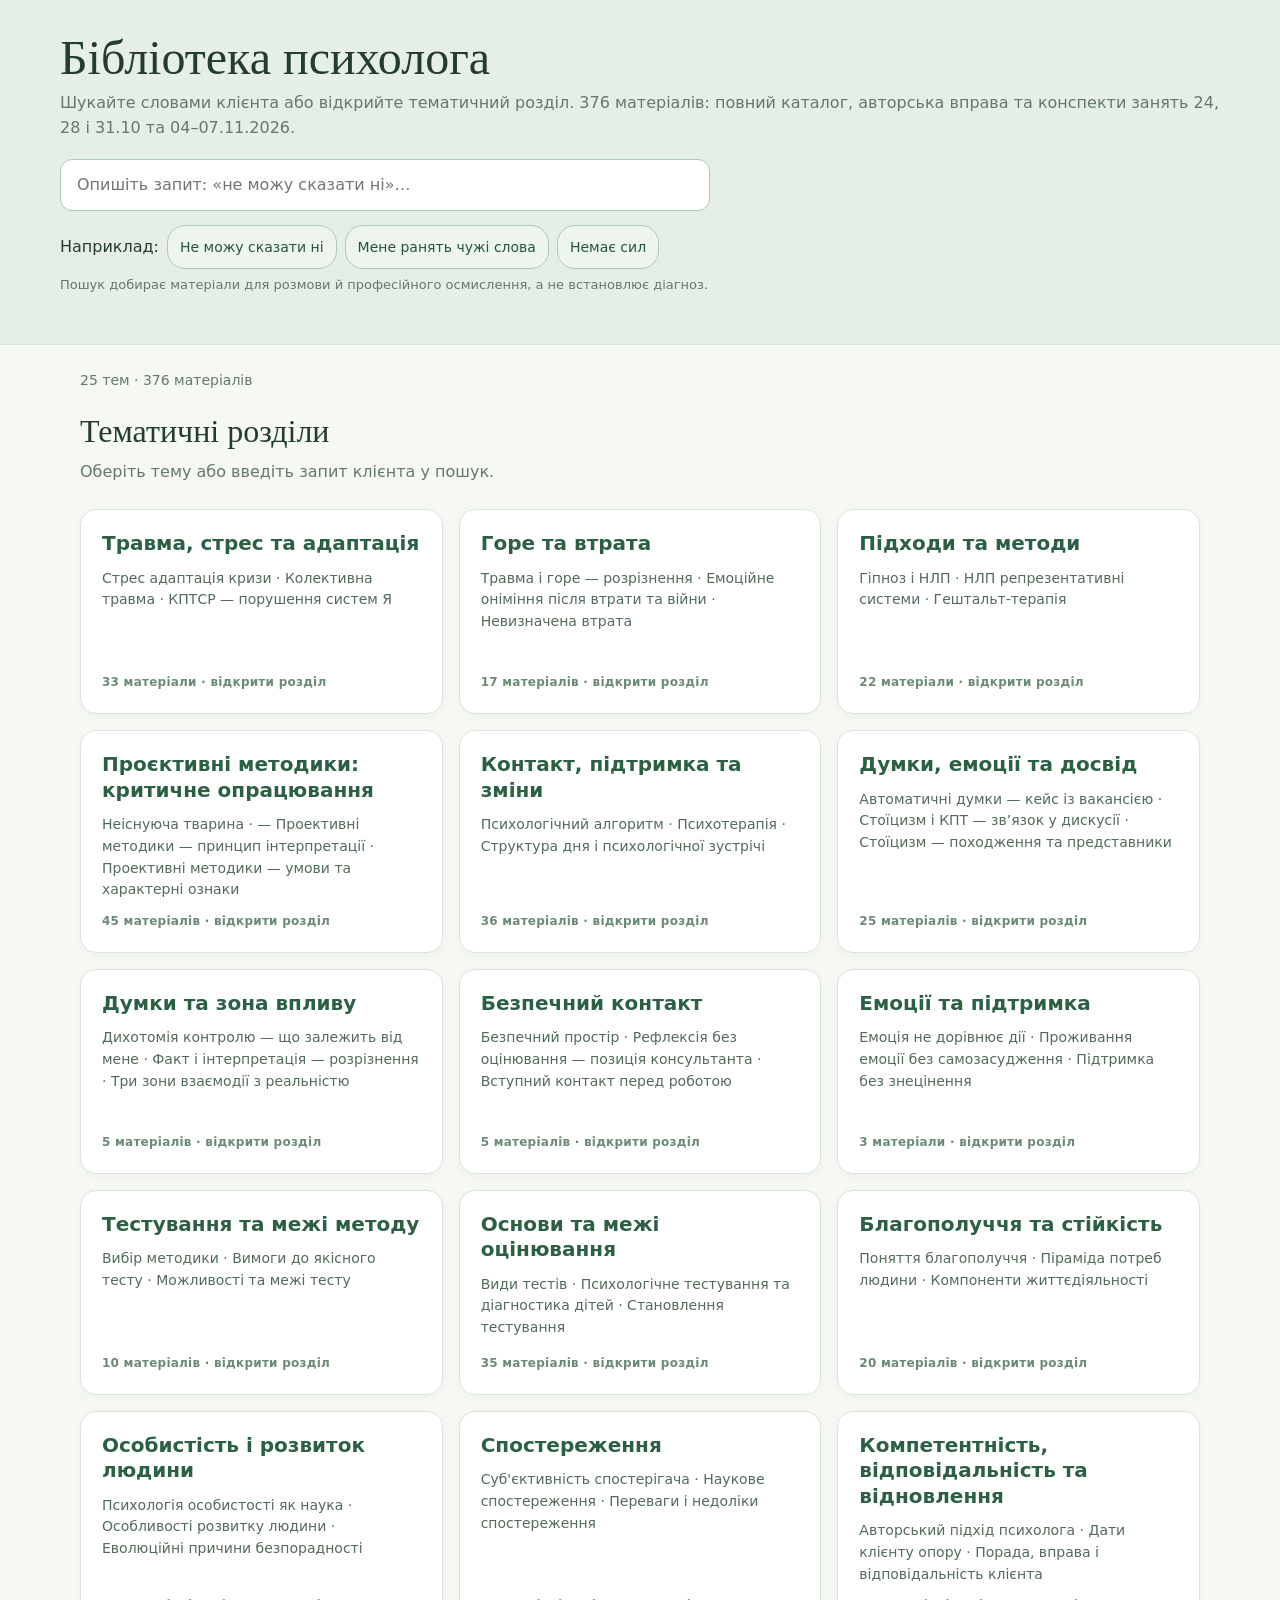
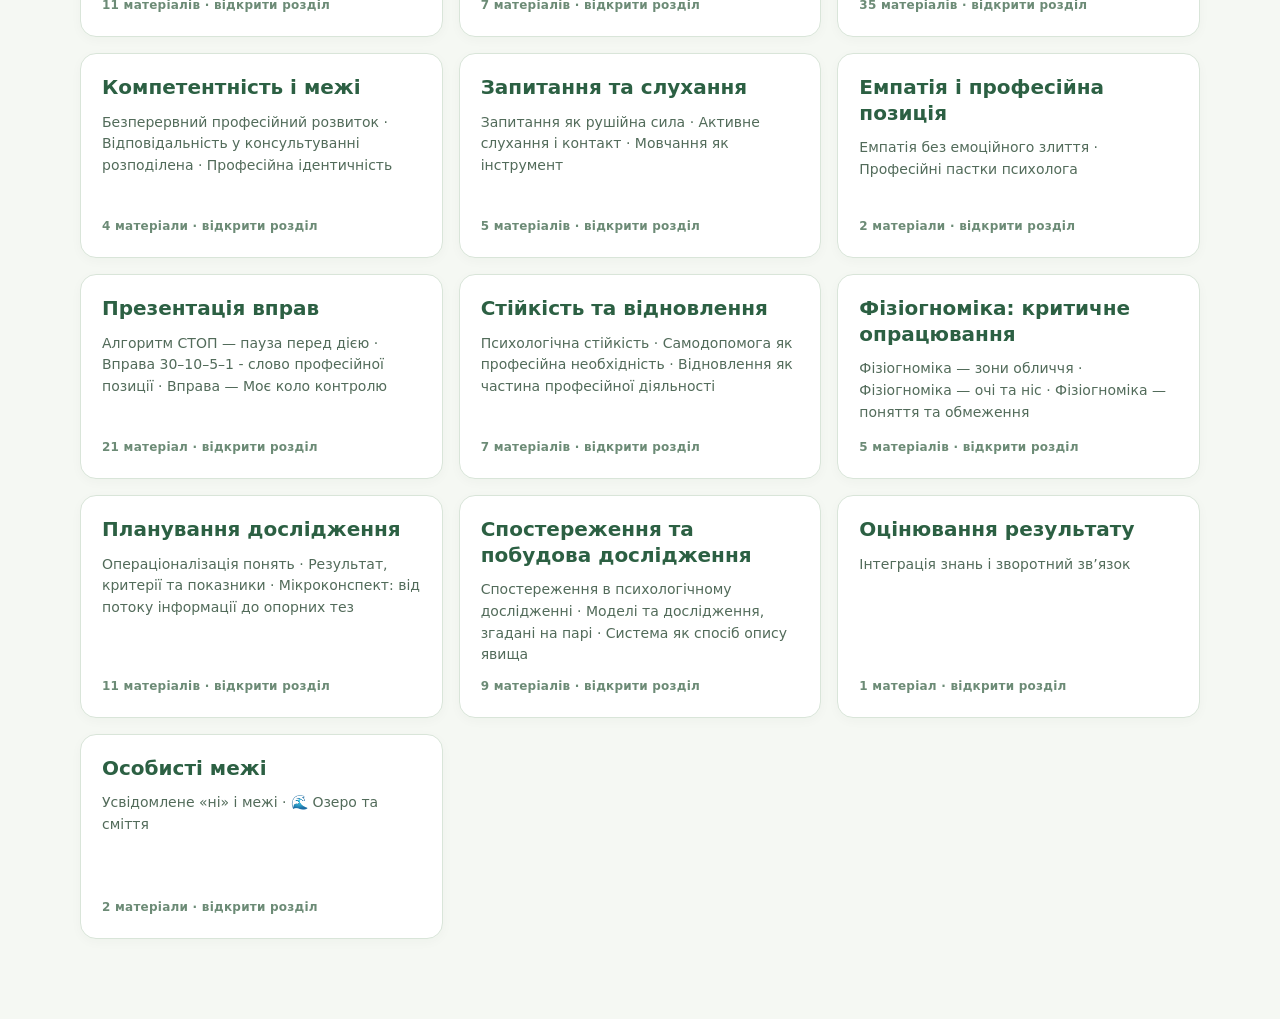
==== commit 08723fdd: "Add complete Nov 7 lecture and verified assessment comparison; preserve 374 cards" ====
--- a/index.html
+++ b/index.html
@@ -51,8 +51,8 @@
 .related-search{display:inline-block;border:1px solid #aec9b4;background:#edf5ee;color:#28543c;border-radius:8px;padding:7px 10px;margin:3px;min-height:44px}.source a{color:#28543c}.technique-status{background:#faf2e2;padding:12px;border-radius:9px}
 .request-examples{display:flex;flex-wrap:wrap;gap:8px;align-items:center;margin-top:14px}.request-examples button{font:inherit;font-size:14px;padding:8px 12px;min-height:44px;border:1px solid #aec9b4;border-radius:18px;background:#edf5ee;color:#28543c;cursor:pointer}.search-hint{font-size:13px!important;max-width:740px}.request-kind{display:block;font-size:12px;color:#52695b;margin-bottom:8px}.card .request-phrase{font-weight:600;color:#325942;display:block;-webkit-line-clamp:unset}.card .request-purpose{font-size:13px;display:block;-webkit-line-clamp:unset}.request-context{background:#edf5ee;border:1px solid #b8cebd;border-radius:12px;padding:16px;margin-bottom:24px}.request-context h3{margin-top:8px}.request-context p{margin:8px 0}button:focus-visible,input:focus-visible{outline:3px solid #527c6c;outline-offset:3px}
 .editorial-lead{font-size:1.08em;font-weight:600;color:#28543c}.editorial-origin{font-size:13px;color:#56665a}.original-note{border-top:1px solid #c6d5ca;margin-top:28px;padding-top:15px}.original-note summary{cursor:pointer;padding:12px 0;min-height:44px}.reader a{color:#28543c;text-decoration:underline}.card .request-purpose{display:-webkit-box;-webkit-line-clamp:3;-webkit-box-orient:vertical;overflow:hidden}
-</style><link rel="manifest" href="./manifest.webmanifest"><link rel="icon" type="image/svg+xml" href="./icon.svg"><meta name="theme-color" content="#527c6c"><meta name="apple-mobile-web-app-capable" content="yes"><meta name="apple-mobile-web-app-status-bar-style" content="default"></head><body><header><h1>Бібліотека психолога</h1><p>Шукайте словами клієнта або відкрийте тематичний розділ. 374 матеріали: повний каталог, авторська вправа та конспекти занять 24, 28 і 31.10 та 04–06.11.2026.</p><input id="search" class="search" type="search" placeholder="Опишіть запит: «не можу сказати ні»…" aria-label="Пошук"><div class="request-examples" aria-label="Приклади запитів"><span>Наприклад:</span><button type="button">Не можу сказати ні</button><button type="button">Мене ранять чужі слова</button><button type="button">Немає сил</button></div><p class="search-hint">Пошук добирає матеріали для розмови й професійного осмислення, а не встановлює діагноз.</p></header><main><div class="toolbar"><button id="back" class="back" hidden>← Усі теми</button><span class="crumb" id="count"></span></div><h2 id="heading" class="intro">Тематичні розділи</h2><p id="subtitle" class="subtitle">Відкрийте розділ, щоб побачити окремі картки матеріалів.</p><div id="grid" class="grid"></div></main><dialog id="modal"><div class="dialog-head"><h2 id="noteTitle"></h2><button class="close" id="close" aria-label="Закрити">✕ Закрити</button></div><div class="reader" id="noteBody"></div></dialog><script src="./client-requests-374.js"></script><script src="./search.js"></script><script src="./editorial.js"></script><script>
-const docs=[{"id": "n0-0", "topic": "Травма, стрес та адаптація", "topicid": 0, "title": "Стрес адаптація кризи", "summary": "1. Класифікація життєвих ситуацій (за наведеною класифікацією) Звичайні / комфортні — потребують мінімальних адаптаційних зусиль. Проблемні повсякденні — можуть супроводжуватися ст", "content": "<h2>1. Класифікація життєвих ситуацій (за наведеною класифікацією)</h2>\n<ol>\n<li><strong>Звичайні / комфортні</strong> — потребують мінімальних адаптаційних зусиль.</li>\n<li><strong>Проблемні повсякденні</strong> — можуть супроводжуватися стресом.</li>\n<li><strong>Важкі</strong> — значне навантаження на адаптацію, можливі психічні й соматичні прояви. Виокремлюють чотири типи: <strong>стрес, фрустрація, конфлікт, криза</strong>.</li>\n<li><strong>Гіперекстремальні</strong> — навантаження перевищує доступні людині ресурси подолання. Наслідки залежать, зокрема, від попереднього досвіду, підготовки та поточного стану.</li>\n</ol>\n<blockquote>\n<p>Не слід сприймати її як єдину універсальну систему.</p>\n</blockquote>\n<h2>2. Адаптація</h2>\n<p>Адаптацію описано через два процеси:</p>\n<ul>\n<li><strong>Асиміляція</strong> — людина пристосовується до умов середовища.</li>\n<li><strong>Акомодація</strong> — людина змінює свої способи дії / взаємодії із середовищем.</li>\n</ul>\n<p>На практиці на практиці ці процеси можуть <strong>накладатися</strong>, а не відбуватися строго послідовно. Приклади: входження до нового колективу, медузу та реакцію на падіння цеглини. Швидкість реагування може мати значення для виживання.</p>\n<p><strong>Термінологічна примітка:</strong> у класичній теорії Піаже асиміляція означає включення нового досвіду в наявні схеми, а акомодація — зміну самих схем. Пояснення через «змінюю середовище» не є точним визначенням акомодації за Піаже.</p>\n<h2>3. Стресова реакція та наслідки</h2>\n<p>За наведеною схемою: <strong>стресор → нормативна стресова реакція → запуск адаптаційних механізмів</strong>. Якщо навантаження надмірне або тривале, адаптаційні можливості можуть виснажуватися, можливі порушення функціонування.</p>\n<p>До стресових і посттравматичних розладів належать, зокрема, <strong>ПТСР і комплексний ПТСР</strong>, При цьому комплексний ПТСР — не просто «складніший» ПТСР, а окрема діагностична конструкція.</p>\n<p><strong>Важливо:</strong> переживання травматичної події саме по собі не означає неминучого розвитку ПТСР.</p>\n<h2>4. Кризові ситуації</h2>\n<p> <strong>фрустрація і конфлікт</strong> можуть переростати в кризові ситуації. На тлі дистресу можливі виснаження, відчуття втрати контролю, порушення адаптації.</p>\n<p></p>\n<ul>\n<li><strong>Серйозне потрясіння</strong> — у наведених прикладах, ситуація, у якій можливе відновлення попередніх життєвих умов (наприклад, пошук нової роботи).</li>\n<li><strong>Власне кризу</strong> — ситуація, яка вимагає перебудови життєвих планів і способів адаптації.</li>\n</ul>\n<p>Це умовний поділ, а не жорстка діагностична класифікація: навіть «зворотна» подія може бути дуже травматичною.</p>\n<h2>5. Екстремальна і надзвичайна ситуації</h2>\n<p>Розмежовують <strong>надзвичайні</strong> (природні й техногенні катастрофи) та <strong>екстремальні</strong> (переважно наслідки навмисних людських дій: війни, тероризм). Наводив приклади Чорнобиля, повеней і руйнування Каховської дамби.</p>\n<p><strong>Застереження:</strong> у правовій та професійній термінології «надзвичайна ситуація» може бути й воєнного або соціального походження; викладацький поділ «природне проти людського» надто спрощений.</p>\n<h2>Практичний екстракт</h2>\n<ul>\n<li>Оцінювати не лише подію, а й <strong>суб'єктивне значення, доступні ресурси, поточну безпеку та функціонування</strong>.</li>\n<li>Не ототожнювати стресову реакцію з розладом.</li>\n<li>Під час роботи з кризою враховувати, що відновлення не обов'язково означає повернення до попереднього стану.</li>\n</ul>\n<h2>Пов'язані картки</h2>\n<p>· · · · ·</p>\n", "search": "стрес адаптація кризи травма, стрес та адаптація  1. класифікація життєвих ситуацій (за наведеною класифікацією) \n \n  звичайні / комфортні  — потребують мінімальних адаптаційних зусиль. \n  проблемні повсякденні  — можуть супроводжуватися стресом. \n  важкі  — значне навантаження на адаптацію, можливі психічні й соматичні прояви. виокремлюють чотири типи:  стрес, фрустрація, конфлікт, криза . \n  гіперекстремальні  — навантаження перевищує доступні людині ресурси подолання. наслідки залежать, зокрема, від попереднього досвіду, підготовки та поточного стану. \n \n \n не слід сприймати її як єдину універсальну систему. \n \n 2. адаптація \n адаптацію описано через два процеси: \n \n  асиміляція  — людина пристосовується до умов середовища. \n  акомодація  — людина змінює свої способи дії / взаємодії із середовищем. \n \n на практиці на практиці ці процеси можуть  накладатися , а не відбуватися строго послідовно. приклади: входження до нового колективу, медузу та реакцію на падіння цеглини. швидкість реагування може мати значення для виживання. \n  термінологічна примітка:  у класичній теорії піаже асиміляція означає включення нового досвіду в наявні схеми, а акомодація — зміну самих схем. пояснення через «змінюю середовище» не є точним визначенням акомодації за піаже. \n 3. стресова реакція та наслідки \n за наведеною схемою:  стресор → нормативна стресова реакція → запуск адаптаційних механізмів . якщо навантаження надмірне або тривале, адаптаційні можливості можуть виснажуватися, можливі порушення функціонування. \n до стресових і посттравматичних розладів належать, зокрема,  птср і комплексний птср , при цьому комплексний птср — не просто «складніший» птср, а окрема діагностична конструкція. \n  важливо:  переживання травматичної події саме по собі не означає неминучого розвитку птср. \n 4. кризові ситуації \n   фрустрація і конфлікт  можуть переростати в кризові ситуації. на тлі дистресу можливі виснаження, відчуття втрати контролю, порушення адаптації. \n  \n \n  серйозне потрясіння  — у наведених прикладах, ситуація, у якій можливе відновлення попередніх життєвих умов (наприклад, пошук нової роботи). \n  власне кризу  — ситуація, яка вимагає перебудови життєвих планів і способів адаптації. \n \n це умовний поділ, а не жорстка діагностична класифікація: навіть «зворотна» подія може бути дуже травматичною. \n 5. екстремальна і надзвичайна ситуації \n розмежовують  надзвичайні  (природні й техногенні катастрофи) та  екстремальні  (переважно наслідки навмисних людських дій: війни, тероризм). наводив приклади чорнобиля, повеней і руйнування каховської дамби. \n  застереження:  у правовій та професійній термінології «надзвичайна ситуація» може бути й воєнного або соціального походження; викладацький поділ «природне проти людського» надто спрощений. \n практичний екстракт \n \n оцінювати не лише подію, а й  суб'єктивне значення, доступні ресурси, поточну безпеку та функціонування . \n не ототожнювати стресову реакцію з розладом. \n під час роботи з кризою враховувати, що відновлення не обов'язково означає повернення до попереднього стану. \n \n пов'язані картки \n · · · · · \n"}, {"id": "n0-1", "topic": "Травма, стрес та адаптація", "topicid": 0, "title": "Колективна травма", "summary": "Що таке колективна травма Це травматичний досвід, який стосується соціальної групи або спільноти , впливає не лише на безпосередніх учасників події, а й на інших членів групи через", "content": "\n<h2>Що таке колективна травма</h2>\n<p>Це травматичний досвід, який стосується <strong>соціальної групи або спільноти</strong>, впливає не лише на безпосередніх учасників події, а й на інших членів групи через спільну ідентичність, пам'ять і наслідки подій.</p>\n<h2>Можливі причини</h2>\n<ul>\n<li>Війни, геноцид, масове насильство.</li>\n<li>Техногенні й гуманітарні катастрофи, стихійні лиха.</li>\n<li>Революції, перевороти, депортації, вигнання.</li>\n<li>Рабство, полон, окупація, обмеження свободи великих груп.</li>\n<li>Політичні, релігійні та інші репресії.</li>\n<li>Терористичні акти, резонансні вбивства суспільно значущих людей.</li>\n</ul>\n<p><strong>Історичні приклади:</strong> Голодомор, Голокост, Волинська трагедія, Чорнобиль, депортації з Криму, Батурин, події сучасної війни. Ці приклади різні за причинами, масштабом і історичним контекстом; їх не слід механічно прирівнювати.</p>\n<h2>Особливості колективної травми</h2>\n<ol>\n<li><strong>Широке охоплення:</strong> наслідки виходять за межі безпосередніх постраждалих.</li>\n<li><strong>Розтягнутість у часі:</strong> пам'ять про подію може зберігатися після її завершення.</li>\n<li><strong>Груповий масштаб:</strong> постраждалими можуть бути цілі соціальні спільноти.</li>\n<li><strong>Спільне переживання:</strong> люди, які не були безпосередніми свідками, можуть переживати подію як значущу для своєї групи.</li>\n<li><strong>Тривалі й відкладені наслідки:</strong> можуть змінюватися довіра, відчуття безпеки, поведінка, соціальні відносини.</li>\n</ol>\n<p> Колективна травма може бути пов’язана з <strong>історичною пам’яттю</strong> та передаванням досвіду між поколіннями.</p>\n<h2>Що може посилювати травматизацію</h2>\n<ul>\n<li>Сприйняття події як глибоко несправедливої.</li>\n<li>Загибель невинних людей.</li>\n<li>Навмисний характер насильства: катування, страти, переслідування.</li>\n<li>Неможливість чинити опір або захистити себе.</li>\n</ul>\n<h2>Практичне застосування</h2>\n<p>Під час роботи з людиною важливо розрізняти <strong>її власний досвід</strong>, родинну історію та суспільний контекст. Не можна автоматично приписувати кожному членові групи травматичний розлад. Варто питати, що саме подія означає <strong>для конкретної людини</strong>, не змушуючи її переказувати болісні історії.</p>\n<h2>Важливе застереження</h2>\n<p>У матеріалі прозвучали травматичні історичні описи та особисті судження . Для навчального конспекту збережено <strong>психологічну структуру теми</strong>, без відтворення подробиць насильства й неперевірених політичних тверджень як фактів.</p>\n<h2>Пов'язані картки</h2>\n<p>· · ·</p>\n", "search": "колективна травма травма, стрес та адаптація \n що таке колективна травма \n це травматичний досвід, який стосується  соціальної групи або спільноти , впливає не лише на безпосередніх учасників події, а й на інших членів групи через спільну ідентичність, пам'ять і наслідки подій. \n можливі причини \n \n війни, геноцид, масове насильство. \n техногенні й гуманітарні катастрофи, стихійні лиха. \n революції, перевороти, депортації, вигнання. \n рабство, полон, окупація, обмеження свободи великих груп. \n політичні, релігійні та інші репресії. \n терористичні акти, резонансні вбивства суспільно значущих людей. \n \n  історичні приклади:  голодомор, голокост, волинська трагедія, чорнобиль, депортації з криму, батурин, події сучасної війни. ці приклади різні за причинами, масштабом і історичним контекстом; їх не слід механічно прирівнювати. \n особливості колективної травми \n \n  широке охоплення:  наслідки виходять за межі безпосередніх постраждалих. \n  розтягнутість у часі:  пам'ять про подію може зберігатися після її завершення. \n  груповий масштаб:  постраждалими можуть бути цілі соціальні спільноти. \n  спільне переживання:  люди, які не були безпосередніми свідками, можуть переживати подію як значущу для своєї групи. \n  тривалі й відкладені наслідки:  можуть змінюватися довіра, відчуття безпеки, поведінка, соціальні відносини. \n \n  колективна травма може бути пов’язана з  історичною пам’яттю  та передаванням досвіду між поколіннями. \n що може посилювати травматизацію \n \n сприйняття події як глибоко несправедливої. \n загибель невинних людей. \n навмисний характер насильства: катування, страти, переслідування. \n неможливість чинити опір або захистити себе. \n \n практичне застосування \n під час роботи з людиною важливо розрізняти  її власний досвід , родинну історію та суспільний контекст. не можна автоматично приписувати кожному членові групи травматичний розлад. варто питати, що саме подія означає  для конкретної людини , не змушуючи її переказувати болісні історії. \n важливе застереження \n у матеріалі прозвучали травматичні історичні описи та особисті судження . для навчального конспекту збережено  психологічну структуру теми , без відтворення подробиць насильства й неперевірених політичних тверджень як фактів. \n пов'язані картки \n · · · \n"}, {"id": "n0-2", "topic": "Травма, стрес та адаптація", "topicid": 0, "title": "КПТСР — порушення систем Я", "summary": "Емоційна регуляція Різкі емоційні спалахи або оніміння / дисоціація. Самосприйняття Стійкі переконання «зі мною щось не так», сором, провина, знецінення себе. Стосунки Втрата базов", "content": "<h2>Емоційна регуляція</h2>\n<p>Різкі емоційні спалахи або оніміння / дисоціація.</p>\n<h2>Самосприйняття</h2>\n<p>Стійкі переконання «зі мною щось не так», сором, провина, знецінення себе.</p>\n<h2>Стосунки</h2>\n<p>Втрата базової довіри, ізоляція або залежні деструктивні зв'язки.</p>\n", "search": "кптср — порушення систем я травма, стрес та адаптація  емоційна регуляція \n різкі емоційні спалахи або оніміння / дисоціація. \n самосприйняття \n стійкі переконання «зі мною щось не так», сором, провина, знецінення себе. \n стосунки \n втрата базової довіри, ізоляція або залежні деструктивні зв'язки. \n"}, {"id": "n0-3", "topic": "Травма, стрес та адаптація", "topicid": 0, "title": "ПТСР — три системи", "summary": "1. Пам'ять Перепроживання, флешбеки, кошмари, реакції на тригери. 2. Поведінка Уникнення місць, тем, людей і нагадувань про травму. 3. Біологічна безпека Гіперпильність, здригання,", "content": "<h2>1. Пам'ять</h2>\n<p>Перепроживання, флешбеки, кошмари, реакції на тригери.</p>\n<h2>2. Поведінка</h2>\n<p>Уникнення місць, тем, людей і нагадувань про травму.</p>\n<h2>3. Біологічна безпека</h2>\n<p>Гіперпильність, здригання, дратівливість, безсоння.</p>\n<h2>Образ</h2>\n<p>«Радар безпеки» працює так, ніби небезпека триває зараз.</p>\n", "search": "птср — три системи травма, стрес та адаптація  1. пам'ять \n перепроживання, флешбеки, кошмари, реакції на тригери. \n 2. поведінка \n уникнення місць, тем, людей і нагадувань про травму. \n 3. біологічна безпека \n гіперпильність, здригання, дратівливість, безсоння. \n образ \n «радар безпеки» працює так, ніби небезпека триває зараз. \n"}, {"id": "n0-4", "topic": "Травма, стрес та адаптація", "topicid": 0, "title": "Травма типу I і II", "summary": "Тип I Одноразова, раптова подія: ДТП, пограбування, природна катастрофа. Тип II Тривала або повторювана ситуація: домашнє насильство, зона бойових дій, полон, тривале інституційне ", "content": "<h2>Тип I</h2>\n<p>Одноразова, раптова подія: ДТП, пограбування, природна катастрофа.</p>\n<h2>Тип II</h2>\n<p>Тривала або повторювана ситуація: домашнє насильство, зона бойових дій, полон, тривале інституційне насильство.</p>\n<h2>Ключова різниця</h2>\n<p>Одиничність події ↔ повторюваність і тривалість.</p>\n", "search": "травма типу i і ii травма, стрес та адаптація  тип i \n одноразова, раптова подія: дтп, пограбування, природна катастрофа. \n тип ii \n тривала або повторювана ситуація: домашнє насильство, зона бойових дій, полон, тривале інституційне насильство. \n ключова різниця \n одиничність події ↔ повторюваність і тривалість. \n"}, {"id": "n0-5", "topic": "Травма, стрес та адаптація", "topicid": 0, "title": "Травмафокусована психотерапія", "summary": "Її описують як робота безпосередньо з травматичним матеріалом, а не лише зі стабілізацією загального стану. Основні опори безпека; психоедукація; регуляція тривоги; когнітивна рест", "content": "<p>Її описують як робота безпосередньо з травматичним матеріалом, а не лише зі стабілізацією загального стану.</p>\n<h2>Основні опори</h2>\n<ul>\n<li>безпека;</li>\n<li>психоедукація;</li>\n<li>регуляція тривоги;</li>\n<li>когнітивна реструктуризація;</li>\n<li>опрацювання травматичної пам'яті.</li>\n</ul>\n<h2>Логіка</h2>\n<p>Безпека → стабілізація → поступове опрацювання травматичного досвіду.</p>\n", "search": "травмафокусована психотерапія травма, стрес та адаптація  її описують як робота безпосередньо з травматичним матеріалом, а не лише зі стабілізацією загального стану. \n основні опори \n \n безпека; \n психоедукація; \n регуляція тривоги; \n когнітивна реструктуризація; \n опрацювання травматичної пам'яті. \n \n логіка \n безпека → стабілізація → поступове опрацювання травматичного досвіду. \n"}, {"id": "n0-6", "topic": "Травма, стрес та адаптація", "topicid": 0, "title": "Війна змінює не лише військового, а й систему стосунків", "summary": "3. Війна змінює не лише військового, а й систему стосунків Близькі чекають повернення «того самого батька, сина, брата», хоча людина жила в умовах постійного вибору між життям і см", "content": "<h3>3. Війна змінює не лише військового, а й систему стосунків</h3>\n<p>Близькі чекають повернення «того самого батька, сина, брата», хоча людина жила в умовах постійного вибору між життям і смертю та могла сформувати багато захисних шарів.</p>\n<p>Важлива думка:</p>\n<ul>\n<li>знайома особистість не обов’язково зникла;</li>\n<li>до неї може бути складніше дістатися крізь захисти;</li>\n<li>працювати потрібно не лише з військовим, а й з оточенням, яке зустрічає змінену людину зі старими очікуваннями;</li>\n<li>психологові не варто казати військовому «я вас розумію», якщо він не переживав цього досвіду;</li>\n<li>чесніше: <strong>«Я поруч. Я готова підтримувати».</strong></li>\n</ul>\n", "search": "війна змінює не лише військового, а й систему стосунків травма, стрес та адаптація  3. війна змінює не лише військового, а й систему стосунків \n близькі чекають повернення «того самого батька, сина, брата», хоча людина жила в умовах постійного вибору між життям і смертю та могла сформувати багато захисних шарів. \n важлива думка: \n \n знайома особистість не обов’язково зникла; \n до неї може бути складніше дістатися крізь захисти; \n працювати потрібно не лише з військовим, а й з оточенням, яке зустрічає змінену людину зі старими очікуваннями; \n психологові не варто казати військовому «я вас розумію», якщо він не переживав цього досвіду; \n чесніше:  «я поруч. я готова підтримувати».  \n \n"}, {"id": "n0-7", "topic": "Травма, стрес та адаптація", "topicid": 0, "title": "Експозиція дсм5", "summary": "Психотравматична експозиція може відбуватися одним або кількома способами: Безпосереднє переживання травмівної події. Перебування свідком події , яка трапилася з іншими. Знання про", "content": "<p>Психотравматична експозиція може відбуватися одним або кількома\nспособами:</p>\n<ol>\n<li><strong>Безпосереднє переживання травмівної події.</strong></li>\n<li><strong>Перебування свідком події</strong>, яка трапилася з іншими.</li>\n<li><strong>Знання про травмівну подію</strong>, що трапилася з членом сім'ї або\nблизьким другом. У випадку смерті чи загрози життю близької людини\nподія може бути насильницькою або непередбачуваною.</li>\n<li><strong>Багаторазова або надмірна експозиція до тяжких деталей травмівної\nподії.</strong> Приклад --- фахівці швидкого реагування, які багаторазово\nстикаються з наслідками травмівних подій.</li>\n</ol>\n<p>Експозиція --- зіткнення з подією та пов'язані з цим переживання.</p>\n", "search": "експозиція дсм5 травма, стрес та адаптація  психотравматична експозиція може відбуватися одним або кількома\nспособами: \n \n  безпосереднє переживання травмівної події.  \n  перебування свідком події , яка трапилася з іншими. \n  знання про травмівну подію , що трапилася з членом сім'ї або\nблизьким другом. у випадку смерті чи загрози життю близької людини\nподія може бути насильницькою або непередбачуваною. \n  багаторазова або надмірна експозиція до тяжких деталей травмівної\nподії.  приклад --- фахівці швидкого реагування, які багаторазово\nстикаються з наслідками травмівних подій. \n \n експозиція --- зіткнення з подією та пов'язані з цим переживання. \n"}, {"id": "n0-8", "topic": "Травма, стрес та адаптація", "topicid": 0, "title": "КПТСР — основні ознаки", "summary": "Комплексний ПТСР за МКХ-11 КПТСР включає критерії ПТСР та порушення самоорганізації (DSO) у трьох сферах: Регуляція афекту — складно керувати сильними емоціями або, навпаки, емоцій", "content": "\n<h2>Комплексний ПТСР за МКХ-11</h2>\n<p>КПТСР включає <strong>критерії ПТСР</strong> та <strong>порушення самоорганізації (DSO)</strong> у трьох сферах:</p>\n<ol>\n<li><strong>Регуляція афекту</strong> — складно керувати сильними емоціями або, навпаки, емоційне оніміння.</li>\n<li><strong>Негативне уявлення про себе</strong> — стійкі почуття провини, сорому, власної нікчемності.</li>\n<li><strong>Труднощі у стосунках</strong> — проблеми з близькістю, довірою, підтриманням контактів.</li>\n</ol>\n<p>Це описують як збоєм «внутрішнього компаса». Це <strong>метафора</strong>, а не буквальна «поломка особистості».</p>\n<h2>Важливі відмінності</h2>\n<ul>\n<li><strong>МКХ-11</strong> визнає КПТСР окремим діагнозом.</li>\n<li><strong>DSM-5-TR</strong> не виділяє КПТСР як окрему діагностичну категорію.</li>\n<li>Хронічні міжособистісні травми підвищують ризик КПТСР, але <strong>не є обов'язковою умовою</strong>; сам факт насильства чи труднощів у стосунках діагнозу не встановлює.</li>\n<li>Оцінюють також вираженість, стійкість симптомів і вплив на функціонування. У дослідженнях використовують ITQ (International Trauma Questionnaire), але самоопитувальник не замінює клінічної оцінки.</li>\n</ul>\n<h2>Мова психолога</h2>\n<p>Замість «особистість зламана» — «людина має труднощі з регуляцією емоцій, образом себе і стосунками; це піддається допомозі».</p>\n<hr/>\n<p><strong>Пов’язані картки:</strong> · · ·</p>\n<hr/>\n<p>Повернутися до .</p>\n", "search": "кптср — основні ознаки травма, стрес та адаптація \n комплексний птср за мкх-11 \n кптср включає  критерії птср  та  порушення самоорганізації (dso)  у трьох сферах: \n \n  регуляція афекту  — складно керувати сильними емоціями або, навпаки, емоційне оніміння. \n  негативне уявлення про себе  — стійкі почуття провини, сорому, власної нікчемності. \n  труднощі у стосунках  — проблеми з близькістю, довірою, підтриманням контактів. \n \n це описують як збоєм «внутрішнього компаса». це  метафора , а не буквальна «поломка особистості». \n важливі відмінності \n \n  мкх-11  визнає кптср окремим діагнозом. \n  dsm-5-tr  не виділяє кптср як окрему діагностичну категорію. \n хронічні міжособистісні травми підвищують ризик кптср, але  не є обов'язковою умовою ; сам факт насильства чи труднощів у стосунках діагнозу не встановлює. \n оцінюють також вираженість, стійкість симптомів і вплив на функціонування. у дослідженнях використовують itq (international trauma questionnaire), але самоопитувальник не замінює клінічної оцінки. \n \n мова психолога \n замість «особистість зламана» — «людина має труднощі з регуляцією емоцій, образом себе і стосунками; це піддається допомозі». \n \n  пов’язані картки:  · · · \n \n повернутися до . \n"}, {"id": "n0-9", "topic": "Травма, стрес та адаптація", "topicid": 0, "title": "Повернення військових", "summary": "Повернення військових Людина може повернутися з війни не такою, якою її пам’ятає родина. Життя в умовах постійної загрози формує захисні способи реагування. Важливі принципи: не ви", "content": "<h3>Повернення військових</h3>\n<p>Людина може повернутися з війни не такою, якою її пам’ятає родина. Життя в умовах постійної загрози формує захисні способи реагування.</p>\n<p>Важливі принципи:</p>\n<ul>\n<li>не вимагати повернення «колишньої людини»;</li>\n<li>не вважати зміни доказом зникнення особистості;</li>\n<li>не намагатися швидко зняти всі захисти;</li>\n<li>готувати до змін також родину й близьких;</li>\n<li>працювати не лише з військовим, а із системою його стосунків.</li>\n</ul>\n<p>Головні думки:</p>\n<ul>\n<li>знайома особистість не обов’язково зникла;</li>\n<li>близьким теж потрібна підготовка до змін;</li>\n<li>працювати необхідно з усією системою стосунків;</li>\n<li>не варто обіцяти повернення «колишньої версії» людини;</li>\n<li>психолог, який не переживав бойового досвіду, не повинен казати: «Я вас розумію».</li>\n</ul>\n<p>Безпечніше:</p>\n<blockquote>\n<p>Я не переживала того, що пережили ви. Але я поруч і готова підтримувати.</p>\n<p> висловила надію, що під захисними шарами можна зустріти знайому особистість, яка «нікуди е поділася». Це радше терапевтична надія, а не гарантований результат.</p>\n</blockquote>\n<p>Людина може повернутися з війни не такою, якою її пам’ятають близькі. Постійне виживання створює нові способи реагування та захисні шари.</p>\n", "search": "повернення військових травма, стрес та адаптація  повернення військових \n людина може повернутися з війни не такою, якою її пам’ятає родина. життя в умовах постійної загрози формує захисні способи реагування. \n важливі принципи: \n \n не вимагати повернення «колишньої людини»; \n не вважати зміни доказом зникнення особистості; \n не намагатися швидко зняти всі захисти; \n готувати до змін також родину й близьких; \n працювати не лише з військовим, а із системою його стосунків. \n \n головні думки: \n \n знайома особистість не обов’язково зникла; \n близьким теж потрібна підготовка до змін; \n працювати необхідно з усією системою стосунків; \n не варто обіцяти повернення «колишньої версії» людини; \n психолог, який не переживав бойового досвіду, не повинен казати: «я вас розумію». \n \n безпечніше: \n \n я не переживала того, що пережили ви. але я поруч і готова підтримувати. \n  висловила надію, що під захисними шарами можна зустріти знайому особистість, яка «нікуди е поділася». це радше терапевтична надія, а не гарантований результат. \n \n людина може повернутися з війни не такою, якою її пам’ятають близькі. постійне виживання створює нові способи реагування та захисні шари. \n"}, {"id": "n0-10", "topic": "Травма, стрес та адаптація", "topicid": 0, "title": "Посттравматичне зростання", "summary": "Посттравматичне зростання З’явився термін посттравматичне зростання : можливі позитивні зміни у ставленні до себе, життя й стосунків після боротьби з наслідками травми. Посттравмат", "content": "<h3>Посттравматичне зростання</h3>\n<p>З’явився термін <strong>посттравматичне зростання</strong>: можливі позитивні зміни у ставленні до себе, життя й стосунків після боротьби з наслідками травми.</p>\n<p>Посттравматичне зростання можливе, але не гарантоване.</p>\n", "search": "посттравматичне зростання травма, стрес та адаптація  посттравматичне зростання \n з’явився термін  посттравматичне зростання : можливі позитивні зміни у ставленні до себе, життя й стосунків після боротьби з наслідками травми. \n посттравматичне зростання можливе, але не гарантоване. \n"}, {"id": "n0-11", "topic": "Травма, стрес та адаптація", "topicid": 0, "title": "Психологічні наслідки поранення й ампутації індивідуальні відмінності", "summary": "06. Психологічні наслідки поранення й ампутації: індивідуальні відмінності Суть теми. описував різні психологічні реакції на поранення, тривале загоєння, ризик повторної операції т", "content": "<h2>06. Психологічні наслідки поранення й ампутації: індивідуальні відмінності</h2>\n<p><strong>Суть теми.</strong> описував різні психологічні реакції на поранення, тривале загоєння, ризик повторної операції та ампутацію. Окремо згадано, що деякі люди використовують гумор і зберігають активну життєву позицію, тоді як інші переживають значну невизначеність і тривогу.</p>\n<p><strong>Що потрібно враховувати психологові:</strong></p>\n<ul>\n<li>фізичний біль, сон, втому й доступність медичної допомоги;</li>\n<li>страх подальших операцій та змін функціонування;</li>\n<li>ставлення до змін тіла й потребу в адаптації;</li>\n<li>соціальну підтримку, доступність реабілітації та автономію людини;</li>\n<li>індивідуальні способи подолання, зокрема гумор.</li>\n</ul>\n<p><strong>Важливе застереження.</strong> Використовуються категорії «здорові», «проблемні», «незагоювані» поранення в психологічному контексті. Їх не слід сприймати як універсальну клінічну класифікацію. Гумор не доводить благополуччя, а плач чи тривога не означають «неправильного» пристосування. Медичне загоєння і психологічна адаптація — пов'язані, але різні процеси.</p>\n<p><strong>Приклад.</strong> Людина жартує про протез, проте ночами погано спить і боїться повернення болю. Психолог не має робити висновок «усе добре» лише на підставі жартів.</p>\n", "search": "психологічні наслідки поранення й ампутації індивідуальні відмінності травма, стрес та адаптація  06. психологічні наслідки поранення й ампутації: індивідуальні відмінності \n  суть теми.  описував різні психологічні реакції на поранення, тривале загоєння, ризик повторної операції та ампутацію. окремо згадано, що деякі люди використовують гумор і зберігають активну життєву позицію, тоді як інші переживають значну невизначеність і тривогу. \n  що потрібно враховувати психологові:  \n \n фізичний біль, сон, втому й доступність медичної допомоги; \n страх подальших операцій та змін функціонування; \n ставлення до змін тіла й потребу в адаптації; \n соціальну підтримку, доступність реабілітації та автономію людини; \n індивідуальні способи подолання, зокрема гумор. \n \n  важливе застереження.  використовуються категорії «здорові», «проблемні», «незагоювані» поранення в психологічному контексті. їх не слід сприймати як універсальну клінічну класифікацію. гумор не доводить благополуччя, а плач чи тривога не означають «неправильного» пристосування. медичне загоєння і психологічна адаптація — пов'язані, але різні процеси. \n  приклад.  людина жартує про протез, проте ночами погано спить і боїться повернення болю. психолог не має робити висновок «усе добре» лише на підставі жартів. \n"}, {"id": "n0-12", "topic": "Травма, стрес та адаптація", "topicid": 0, "title": "Фізіологічний та психофізіологічний компонент", "summary": "Травматичний вплив може супроводжуватися порушенням біохімічної рівноваги та змінами психофізіологічного функціонування. Можливі прояви анальгезія --- зниження або відсутність боль", "content": "<p>Травматичний вплив може супроводжуватися порушенням біохімічної\nрівноваги та змінами психофізіологічного функціонування.</p>\n<h2>Можливі прояви</h2>\n<ul>\n<li>анальгезія --- зниження або відсутність больової чутливості;</li>\n<li>надмірне збудження;</li>\n<li>амнезія;</li>\n<li>зниження імунітету;</li>\n<li>виснаження;</li>\n<li>порушення сну.</li>\n</ul>\n<p>Можуть відбуватися зміни роботи мозку, міжпівкульної взаємодії та\nфункціонування нейронів кори головного мозку. Такі зміни можуть бути\nпов'язані з контролем агресії та циклом сну.</p>\n", "search": "фізіологічний та психофізіологічний компонент травма, стрес та адаптація  травматичний вплив може супроводжуватися порушенням біохімічної\nрівноваги та змінами психофізіологічного функціонування. \n можливі прояви \n \n анальгезія --- зниження або відсутність больової чутливості; \n надмірне збудження; \n амнезія; \n зниження імунітету; \n виснаження; \n порушення сну. \n \n можуть відбуватися зміни роботи мозку, міжпівкульної взаємодії та\nфункціонування нейронів кори головного мозку. такі зміни можуть бути\nпов'язані з контролем агресії та циклом сну. \n"}, {"id": "n0-13", "topic": "Травма, стрес та адаптація", "topicid": 0, "title": "ПТСР — основні ознаки", "summary": "Посттравматичний стресовий розлад (ПТСР) Метафора «радар безпеки» пояснює ситуацію: загроза вже минула, але людина може продовжувати переживати її як актуальну. Три кластери МКХ-11", "content": "\n<h2>Посттравматичний стресовий розлад (ПТСР)</h2>\n<p>Метафора <strong>«радар безпеки»</strong> пояснює ситуацію: загроза вже минула, але людина може продовжувати переживати її як актуальну.</p>\n<h3>Три кластери МКХ-11</h3>\n<ol>\n<li><strong>Повторне переживання травми в теперішньому часі</strong> — флешбеки, травматичні сни з відчуттям актуальності загрози.</li>\n<li><strong>Уникнення</strong> — зовнішніх нагадувань (місця, люди, звуки) або внутрішніх (думки, почуття, спогади).</li>\n<li><strong>Відчуття поточної загрози</strong> — гіперпильність, посилена реакція переляку.</li>\n</ol>\n<p>Для діагностики важливі також <strong>тривалість і значне порушення функціонування</strong>; оцінку проводить компетентний фахівець. Не кожна тривога, безсоння чи здригання — ПТСР.</p>\n<h2>Порівняння систем</h2>\n<ul>\n<li><strong>МКХ-11</strong> описує три зазначені кластери.</li>\n<li><strong>DSM-5-TR</strong> використовує іншу, ширшу організацію критеріїв ПТСР. Не варто механічно змішувати списки з двох класифікацій.</li>\n</ul>\n<h2>Підтримка і лікування</h2>\n<p>Доказові травмафокусовані психотерапії: CPT, PE, EMDR. План залежить від оцінки, уподобань, безпеки й доступності допомоги.</p>\n<hr/>\n<p><strong>Пов’язані картки:</strong> · · · ·</p>\n<hr/>\n<p>Повернутися до .</p>\n", "search": "птср — основні ознаки травма, стрес та адаптація \n посттравматичний стресовий розлад (птср) \n метафора  «радар безпеки»  пояснює ситуацію: загроза вже минула, але людина може продовжувати переживати її як актуальну. \n три кластери мкх-11 \n \n  повторне переживання травми в теперішньому часі  — флешбеки, травматичні сни з відчуттям актуальності загрози. \n  уникнення  — зовнішніх нагадувань (місця, люди, звуки) або внутрішніх (думки, почуття, спогади). \n  відчуття поточної загрози  — гіперпильність, посилена реакція переляку. \n \n для діагностики важливі також  тривалість і значне порушення функціонування ; оцінку проводить компетентний фахівець. не кожна тривога, безсоння чи здригання — птср. \n порівняння систем \n \n  мкх-11  описує три зазначені кластери. \n  dsm-5-tr  використовує іншу, ширшу організацію критеріїв птср. не варто механічно змішувати списки з двох класифікацій. \n \n підтримка і лікування \n доказові травмафокусовані психотерапії: cpt, pe, emdr. план залежить від оцінки, уподобань, безпеки й доступності допомоги. \n \n  пов’язані картки:  · · · · \n \n повернутися до . \n"}, {"id": "n0-14", "topic": "Травма, стрес та адаптація", "topicid": 0, "title": "Типи травматичного досвіду", "summary": "Класифікація За структурою та тривалістю: Тип I — окрема, обмежена в часі подія (ДТП, пограбування, стихійне лихо). Тип II — тривалі або повторювані загрозливі обставини (домашнє н", "content": "\n<h2>Класифікація</h2>\n<p><strong>За структурою та тривалістю:</strong></p>\n<ul>\n<li><strong>Тип I</strong> — окрема, обмежена в часі подія (ДТП, пограбування, стихійне лихо).</li>\n<li><strong>Тип II</strong> — тривалі або повторювані загрозливі обставини (домашнє насильство, полон, бойові дії, інституційне насильство).</li>\n</ul>\n<p><strong>За походженням:</strong></p>\n<ul>\n<li>природні (повінь, землетрус);</li>\n<li>техногенні (аварії, катастрофи);</li>\n<li>антропогенні / міжособистісні (насильство, катування, війна).</li>\n</ul>\n<h2>Важливе розрізнення</h2>\n<p>Це <strong>описова типологія подій</strong>, а не окремі діагнози МКХ-11. Повторювана травма підвищує ризик складніших наслідків, але <strong>не дорівнює автоматично КПТСР</strong>. Важливі також інтенсивність загрози, підтримка, тривалість симптомів і порушення функціонування.</p>\n<h2>Практичне питання</h2>\n<p>«Які події відбулися, що людина зараз переживає і яка допомога їй потрібна?» — замість висновку лише за типом події.</p>\n<hr/>\n<p><strong>Пов’язані картки:</strong> · · ·</p>\n<hr/>\n<p>Повернутися до .</p>\n", "search": "типи травматичного досвіду травма, стрес та адаптація \n класифікація \n  за структурою та тривалістю:  \n \n  тип i  — окрема, обмежена в часі подія (дтп, пограбування, стихійне лихо). \n  тип ii  — тривалі або повторювані загрозливі обставини (домашнє насильство, полон, бойові дії, інституційне насильство). \n \n  за походженням:  \n \n природні (повінь, землетрус); \n техногенні (аварії, катастрофи); \n антропогенні / міжособистісні (насильство, катування, війна). \n \n важливе розрізнення \n це  описова типологія подій , а не окремі діагнози мкх-11. повторювана травма підвищує ризик складніших наслідків, але  не дорівнює автоматично кптср . важливі також інтенсивність загрози, підтримка, тривалість симптомів і порушення функціонування. \n практичне питання \n «які події відбулися, що людина зараз переживає і яка допомога їй потрібна?» — замість висновку лише за типом події. \n \n  пов’язані картки:  · · · \n \n повернутися до . \n"}, {"id": "n0-15", "topic": "Травма, стрес та адаптація", "topicid": 0, "title": "ПТСР чи КПТСР — орієнтири", "summary": "ПТСР перепроживання; уникнення; гіперзбудження. КПТСР До них додаються стійкі труднощі: емоційної регуляції; самосприйняття; стосунків. Практичний сенс Дивитися не лише на страх і ", "content": "<h2>ПТСР</h2>\n<ul>\n<li>перепроживання;</li>\n<li>уникнення;</li>\n<li>гіперзбудження.</li>\n</ul>\n<h2>КПТСР</h2>\n<p>До них додаються стійкі труднощі:</p>\n<ul>\n<li>емоційної регуляції;</li>\n<li>самосприйняття;</li>\n<li>стосунків.</li>\n</ul>\n<h2>Практичний сенс</h2>\n<p>Дивитися не лише на страх і тригери, а й на те, чи постраждали стабільне відчуття себе та здатність будувати стосунки.</p>\n", "search": "птср чи кптср — орієнтири травма, стрес та адаптація  птср \n \n перепроживання; \n уникнення; \n гіперзбудження. \n \n кптср \n до них додаються стійкі труднощі: \n \n емоційної регуляції; \n самосприйняття; \n стосунків. \n \n практичний сенс \n дивитися не лише на страх і тригери, а й на те, чи постраждали стабільне відчуття себе та здатність будувати стосунки. \n"}, {"id": "n0-16", "topic": "Травма, стрес та адаптація", "topicid": 0, "title": "Травма — подія чи реакція", "summary": "Розрізняють: Подія — те, що сталося. Травма — внутрішня психічна й тілесна реакція, коли досвід перевищив можливості системи впоратися з ним. Практичний висновок Однакова зовнішня ", "content": "<p>Розрізняють:</p>\n<p><strong>Подія</strong> — те, що сталося.</p>\n<p><strong>Травма</strong> — внутрішня психічна й тілесна реакція, коли досвід перевищив можливості системи впоратися з ним.</p>\n<h2>Практичний висновок</h2>\n<p>Однакова зовнішня подія не гарантує однакової травматичної реакції в різних людей.</p>\n", "search": "травма — подія чи реакція травма, стрес та адаптація  розрізняють: \n  подія  — те, що сталося. \n  травма  — внутрішня психічна й тілесна реакція, коли досвід перевищив можливості системи впоратися з ним. \n практичний висновок \n однакова зовнішня подія не гарантує однакової травматичної реакції в різних людей. \n"}, {"id": "n0-17", "topic": "Травма, стрес та адаптація", "topicid": 0, "title": "Подія і ситуація", "summary": "Подія Акцент робиться на зовнішніх чинниках --- на тому, що фактично відбулося. Ситуація Акцент робиться на взаємодії особистості із середовищем і суб'єктивних чинниках: - як людин", "content": "<h2>Подія</h2>\n<p>Акцент робиться на зовнішніх чинниках --- на тому, що фактично\nвідбулося.</p>\n<h2>Ситуація</h2>\n<p>Акцент робиться на взаємодії особистості із середовищем і суб'єктивних\nчинниках: - як людина сприймає подію; - як її розуміє; - як її\nпереживає; - як до неї ставиться.</p>\n<p>Одна й та сама об'єктивна подія може переживатися різними людьми\nпо-різному. Одна людина також може по-різному переживати подібну\nситуацію за різних умов.</p>\n", "search": "подія і ситуація травма, стрес та адаптація  подія \n акцент робиться на зовнішніх чинниках --- на тому, що фактично\nвідбулося. \n ситуація \n акцент робиться на взаємодії особистості із середовищем і суб'єктивних\nчинниках: - як людина сприймає подію; - як її розуміє; - як її\nпереживає; - як до неї ставиться. \n одна й та сама об'єктивна подія може переживатися різними людьми\nпо-різному. одна людина також може по-різному переживати подібну\nситуацію за різних умов. \n"}, {"id": "n0-18", "topic": "Травма, стрес та адаптація", "topicid": 0, "title": "Психотравма як ситуація чи подія", "summary": "Психотравма як ситуація або подія --- особистісно значуща ситуація чи подія, що має патогенний емоційний вплив на психіку та за недостатності психологічних захисних механізмів може", "content": "<p>Психотравма як ситуація або подія --- особистісно значуща ситуація чи\nподія, що має патогенний емоційний вплив на психіку та за недостатності\nпсихологічних захисних механізмів може спричинити психічні розлади.</p>\n<p>Значення має співвідношення між силою впливу ситуації та можливостями\nлюдини її подолати.</p>\n", "search": "психотравма як ситуація чи подія травма, стрес та адаптація  психотравма як ситуація або подія --- особистісно значуща ситуація чи\nподія, що має патогенний емоційний вплив на психіку та за недостатності\nпсихологічних захисних механізмів може спричинити психічні розлади. \n значення має співвідношення між силою впливу ситуації та можливостями\nлюдини її подолати. \n"}, {"id": "n0-19", "topic": "Травма, стрес та адаптація", "topicid": 0, "title": "Психотравма як стан", "summary": "Психотравма як стан --- переживання невідповідності між загрозливими чинниками ситуації та індивідуальними можливостями людини щодо їх подолання. Стан може супроводжуватися: - інте", "content": "<p>Психотравма як стан --- переживання невідповідності між загрозливими\nчинниками ситуації та індивідуальними можливостями людини щодо їх\nподолання.</p>\n<p>Стан може супроводжуватися: - інтенсивним страхом; - відчуттям\nбезпорадності; - втратою контролю; - когнітивними змінами; - змінами\nспособів регуляції афектів.</p>\n<p>Наслідками можуть бути фізичні, психічні та особистісні розлади.</p>\n", "search": "психотравма як стан травма, стрес та адаптація  психотравма як стан --- переживання невідповідності між загрозливими\nчинниками ситуації та індивідуальними можливостями людини щодо їх\nподолання. \n стан може супроводжуватися: - інтенсивним страхом; - відчуттям\nбезпорадності; - втратою контролю; - когнітивними змінами; - змінами\nспособів регуляції афектів. \n наслідками можуть бути фізичні, психічні та особистісні розлади. \n"}, {"id": "n0-20", "topic": "Травма, стрес та адаптація", "topicid": 0, "title": "Психотравми", "summary": "Термін «психотравма» в літературі може використовуватися неоднозначно: щодо психічної травми, психологічної травми або травмівного стресу. Тому важливо визначати, яке саме значення", "content": "<p>Термін «психотравма» в літературі може використовуватися неоднозначно:\nщодо психічної травми, психологічної травми або травмівного стресу. Тому\nважливо визначати, яке саме значення вкладається в поняття.</p>\n<p>Психотравму описують як незвичайну подію, здатну спричинити важкий\nпсихологічний стрес, що може супроводжуватися жахом, страхом і\nбезпорадністю.</p>\n<p>Також психотравма може розглядатися через зовнішні подразники, які діють\nна людину болісно та викликають переживання і страждання.</p>\n<p>Важливо розрізняти саму травмівну подію та її наслідки. Страх, жах,\nбезпорадність, переживання і страждання є реакціями або наслідками, а не\nсамою подією.</p>\n<p>Стрес може ставати психотравмою, коли наслідком дії стресора стають\nпорушення у психічній сфері людини. Стресором у такому випадку виступає\nтравматична або травмівна подія.</p>\n", "search": "психотравми травма, стрес та адаптація  термін «психотравма» в літературі може використовуватися неоднозначно:\nщодо психічної травми, психологічної травми або травмівного стресу. тому\nважливо визначати, яке саме значення вкладається в поняття. \n психотравму описують як незвичайну подію, здатну спричинити важкий\nпсихологічний стрес, що може супроводжуватися жахом, страхом і\nбезпорадністю. \n також психотравма може розглядатися через зовнішні подразники, які діють\nна людину болісно та викликають переживання і страждання. \n важливо розрізняти саму травмівну подію та її наслідки. страх, жах,\nбезпорадність, переживання і страждання є реакціями або наслідками, а не\nсамою подією. \n стрес може ставати психотравмою, коли наслідком дії стресора стають\nпорушення у психічній сфері людини. стресором у такому випадку виступає\nтравматична або травмівна подія. \n"}, {"id": "n0-21", "topic": "Травма, стрес та адаптація", "topicid": 0, "title": "Психічна і психологічна травма", "summary": "Психічна травма Порушується нормальне функціонування психіки. Подія пов'язана із загрозою життю або нормальній життєдіяльності людини. Можливі виражені психічні та фізіологічні нас", "content": "<h2>Психічна травма</h2>\n<ul>\n<li>Порушується нормальне функціонування психіки.</li>\n<li>Подія пов'язана із загрозою життю або нормальній життєдіяльності\nлюдини.</li>\n<li>Можливі виражені психічні та фізіологічні наслідки.</li>\n</ul>\n<h2>Психологічна травма</h2>\n<ul>\n<li>Нормальне функціонування психіки може істотно не порушуватися.</li>\n<li>Змінюються базові переконання, цінності, норми та стереотипи.</li>\n<li>Може змінюватися ставлення до групових норм.</li>\n<li>Подія є або інтерпретується як загрозлива для особистості.</li>\n<li>Може змінюватися усталений спосіб життя та світогляд.</li>\n</ul>\n<h2>Приклади психологічних травм</h2>\n<p>Втрата домівки, роботи, місця проживання або свободи; подружня зрада;\nприниження людської гідності; булінг; психологічне насильство в сім'ї,\nшколі чи на роботі.</p>\n<h2>Еустрес і дистрес</h2>\n<p><strong>Еустрес</strong> --- позитивний стрес, який стимулює розвиток.</p>\n<p><strong>Дистрес</strong> --- стрес, пов'язаний із виснаженням і кризовим станом.</p>\n", "search": "психічна і психологічна травма травма, стрес та адаптація  психічна травма \n \n порушується нормальне функціонування психіки. \n подія пов'язана із загрозою життю або нормальній життєдіяльності\nлюдини. \n можливі виражені психічні та фізіологічні наслідки. \n \n психологічна травма \n \n нормальне функціонування психіки може істотно не порушуватися. \n змінюються базові переконання, цінності, норми та стереотипи. \n може змінюватися ставлення до групових норм. \n подія є або інтерпретується як загрозлива для особистості. \n може змінюватися усталений спосіб життя та світогляд. \n \n приклади психологічних травм \n втрата домівки, роботи, місця проживання або свободи; подружня зрада;\nприниження людської гідності; булінг; психологічне насильство в сім'ї,\nшколі чи на роботі. \n еустрес і дистрес \n  еустрес  --- позитивний стрес, який стимулює розвиток. \n  дистрес  --- стрес, пов'язаний із виснаженням і кризовим станом. \n"}, {"id": "n0-22", "topic": "Травма, стрес та адаптація", "topicid": 0, "title": "Психічне і психологічно", "summary": "Психічне Те, що безпосередньо стосується психіки, її складових і функціонування. Психологічне Те, що описує психіку, закономірності її роботи, психічні явища та процеси. Наприклад,", "content": "<h2>Психічне</h2>\n<p>Те, що безпосередньо стосується психіки, її складових і функціонування.</p>\n<h2>Психологічне</h2>\n<p>Те, що описує психіку, закономірності її роботи, психічні явища та\nпроцеси.</p>\n<p>Наприклад, література, яка описує роботу психіки, є психологічною, а не\nпсихічною.</p>\n", "search": "психічне і психологічно травма, стрес та адаптація  психічне \n те, що безпосередньо стосується психіки, її складових і функціонування. \n психологічне \n те, що описує психіку, закономірності її роботи, психічні явища та\nпроцеси. \n наприклад, література, яка описує роботу психіки, є психологічною, а не\nпсихічною. \n"}, {"id": "n0-23", "topic": "Травма, стрес та адаптація", "topicid": 0, "title": "Травмівна подія", "summary": "Травмівна подія характеризується: - раптовістю; - руйнівною силою; - інтенсивністю; - фактом або загрозою смерті; - можливістю серйозного тілесного ушкодження; - можливим сексуальн", "content": "<p>Травмівна подія характеризується: - раптовістю; - руйнівною силою; -\nінтенсивністю; - фактом або загрозою смерті; - можливістю серйозного\nтілесного ушкодження; - можливим сексуальним насильством.</p>\n<p>Травмівна подія несе людині нову інформацію, яку потрібно інтегрувати в\nпопередній життєвий досвід.</p>\n<h2>Приклади</h2>\n<ul>\n<li>поранення;</li>\n<li>контузії;</li>\n<li>фізичні травмування;</li>\n<li>важкі медичні процедури;</li>\n<li>загибель або смерть близьких людей чи побратимів;</li>\n<li>спостереження смерті, поранень і людських страждань;</li>\n<li>ситуації полону;</li>\n<li>суїцидальні ситуації та вбивства.</li>\n</ul>\n<p>Травмівні події можуть загрожувати життю або фізичній цілісності людини.</p>\n", "search": "травмівна подія травма, стрес та адаптація  травмівна подія характеризується: - раптовістю; - руйнівною силою; -\nінтенсивністю; - фактом або загрозою смерті; - можливістю серйозного\nтілесного ушкодження; - можливим сексуальним насильством. \n травмівна подія несе людині нову інформацію, яку потрібно інтегрувати в\nпопередній життєвий досвід. \n приклади \n \n поранення; \n контузії; \n фізичні травмування; \n важкі медичні процедури; \n загибель або смерть близьких людей чи побратимів; \n спостереження смерті, поранень і людських страждань; \n ситуації полону; \n суїцидальні ситуації та вбивства. \n \n травмівні події можуть загрожувати життю або фізичній цілісності людини. \n"}, {"id": "n0-24", "topic": "Травма, стрес та адаптація", "topicid": 0, "title": "Травмівна ситуація", "summary": "Травмівна ситуація --- короткочасне або тривале перебування людини в надзвичайно загрозливій чи катастрофічній ситуації, здатній викликати глибокий розпач. Приклади психотравмівних", "content": "<p>Травмівна ситуація --- короткочасне або тривале перебування людини в\nнадзвичайно загрозливій чи катастрофічній ситуації, здатній викликати\nглибокий розпач.</p>\n<h2>Приклади психотравмівних подій і ситуацій</h2>\n<ul>\n<li>війна;</li>\n<li>терористичні акти;</li>\n<li>стихійні лиха;</li>\n<li>аварії;</li>\n<li>нещасні випадки;</li>\n<li>фізичне насильство;</li>\n<li>емоційне насильство;</li>\n<li>сексуальне насильство;</li>\n<li>тяжкі захворювання;</li>\n<li>втрати;</li>\n<li>важкі міжособистісні конфлікти.</li>\n</ul>\n", "search": "травмівна ситуація травма, стрес та адаптація  травмівна ситуація --- короткочасне або тривале перебування людини в\nнадзвичайно загрозливій чи катастрофічній ситуації, здатній викликати\nглибокий розпач. \n приклади психотравмівних подій і ситуацій \n \n війна; \n терористичні акти; \n стихійні лиха; \n аварії; \n нещасні випадки; \n фізичне насильство; \n емоційне насильство; \n сексуальне насильство; \n тяжкі захворювання; \n втрати; \n важкі міжособистісні конфлікти. \n \n"}, {"id": "n1-0", "topic": "Горе та втрата", "topicid": 1, "title": "Травма і горе — розрізнення", "summary": "Травма Ядро: страх, жах, загроза безпеці. Фокус роботи: стабілізація, тригери, флешбеки, відновлення відчуття безпеки. Горе Ядро: сум, туга, любов, розірвана прив'язаність. Фокус р", "content": "<h2>Травма</h2>\n<p>Ядро: страх, жах, загроза безпеці.</p>\n<p>Фокус роботи: стабілізація, тригери, флешбеки, відновлення відчуття безпеки.</p>\n<h2>Горе</h2>\n<p>Ядро: сум, туга, любов, розірвана прив'язаність.</p>\n<p>Фокус роботи: проживання втрати, розділення болю, перебудова сенсів.</p>\n<h2>У навчальному описі</h2>\n<p>При поєднанні травми й горя пропонується спочатку стабілізувати травматичні прояви, а потім переходити до глибшого проживання втрати.</p>\n", "search": "травма і горе — розрізнення горе та втрата  травма \n ядро: страх, жах, загроза безпеці. \n фокус роботи: стабілізація, тригери, флешбеки, відновлення відчуття безпеки. \n горе \n ядро: сум, туга, любов, розірвана прив'язаність. \n фокус роботи: проживання втрати, розділення болю, перебудова сенсів. \n у навчальному описі \n при поєднанні травми й горя пропонується спочатку стабілізувати травматичні прояви, а потім переходити до глибшого проживання втрати. \n"}, {"id": "n1-1", "topic": "Горе та втрата", "topicid": 1, "title": "Емоційне оніміння після втрати та війни", "summary": "Суть теми. Розглянуто ситуації, коли людина після втрати близьких, бойового досвіду чи вимушеного переселення тимчасово не відчуває або не демонструє звичних емоцій. Наведено харак", "content": "<p><strong>Суть теми.</strong> Розглянуто ситуації, коли людина після втрати близьких, бойового досвіду чи вимушеного переселення тимчасово не відчуває або не демонструє звичних емоцій. Наведено характерну фразу: «Плакати будемо після війни».</p>\n<p><strong>Можливі прояви:</strong> емоційна відстороненість, відчуття «нічого не відчуваю», труднощі з плачем, механічне виконання щоденних дій, відкладене усвідомлення втрати.</p>\n<p><strong>Навіщо це може виникати.</strong> Під час небезпеки психіка іноді зосереджується на виживанні та практичних завданнях. Реакція може бути короткочасною, а іноді — тривалою та виснажливою.</p>\n<p><strong>Важливе застереження.</strong> У розшифровці називає оніміння «патологічним» досить категорично. Проте <strong>одне лише оніміння не означає психічного розладу</strong>. Значення мають тривалість, інтенсивність, функціонування, супутні симптоми й контекст. Так само відсутність сліз не означає відсутності горя.</p>\n<p><strong>Підхід психолога:</strong> не змушувати «відчувати правильно»; забезпечити безпеку, пояснити можливі стресові реакції, підтримувати повсякденне функціонування та за потреби рекомендувати клінічне оцінювання.</p>\n<p><strong>Джерело:</strong> <code>20261024_085306</code>, <code>24.10.2026 09.01</code>.</p>\n<hr/>\n", "search": "емоційне оніміння після втрати та війни горе та втрата   суть теми.  розглянуто ситуації, коли людина після втрати близьких, бойового досвіду чи вимушеного переселення тимчасово не відчуває або не демонструє звичних емоцій. наведено характерну фразу: «плакати будемо після війни». \n  можливі прояви:  емоційна відстороненість, відчуття «нічого не відчуваю», труднощі з плачем, механічне виконання щоденних дій, відкладене усвідомлення втрати. \n  навіщо це може виникати.  під час небезпеки психіка іноді зосереджується на виживанні та практичних завданнях. реакція може бути короткочасною, а іноді — тривалою та виснажливою. \n  важливе застереження.  у розшифровці називає оніміння «патологічним» досить категорично. проте  одне лише оніміння не означає психічного розладу . значення мають тривалість, інтенсивність, функціонування, супутні симптоми й контекст. так само відсутність сліз не означає відсутності горя. \n  підхід психолога:  не змушувати «відчувати правильно»; забезпечити безпеку, пояснити можливі стресові реакції, підтримувати повсякденне функціонування та за потреби рекомендувати клінічне оцінювання. \n  джерело:   20261024_085306 ,  24.10.2026 09.01 . \n \n"}, {"id": "n1-2", "topic": "Горе та втрата", "topicid": 1, "title": "Невизначена втрата", "summary": "Концепція Пауліни Босс. Тип 1 Людина фізично відсутня, але психологічно присутня: зникнення безвісти, полон, викрадення, раптовий розрив без пояснень. Тип 2 Людина фізично присутня", "content": "<p>Концепція Пауліни Босс.</p>\n<h2>Тип 1</h2>\n<p>Людина фізично відсутня, але психологічно присутня: зникнення безвісти, полон, викрадення, раптовий розрив без пояснень.</p>\n<h2>Тип 2</h2>\n<p>Людина фізично присутня, але психологічно недоступна: деменція, кома, важкі ураження мозку, залежність.</p>\n<h2>Чому важко</h2>\n<ul>\n<li>немає чіткого фіналу;</li>\n<li>горе «заморожується»;</li>\n<li>надія й відчай чергуються;</li>\n<li>часто немає зрозумілого ритуалу завершення.</li>\n</ul>\n<h2>Напрям роботи</h2>\n<p>Не «закрити» втрату, а навчитися жити з невизначеністю.</p>\n", "search": "невизначена втрата горе та втрата  концепція пауліни босс. \n тип 1 \n людина фізично відсутня, але психологічно присутня: зникнення безвісти, полон, викрадення, раптовий розрив без пояснень. \n тип 2 \n людина фізично присутня, але психологічно недоступна: деменція, кома, важкі ураження мозку, залежність. \n чому важко \n \n немає чіткого фіналу; \n горе «заморожується»; \n надія й відчай чергуються; \n часто немає зрозумілого ритуалу завершення. \n \n напрям роботи \n не «закрити» втрату, а навчитися жити з невизначеністю. \n"}, {"id": "n1-3", "topic": "Горе та втрата", "topicid": 1, "title": "Нормальне та ускладнене горювання", "summary": "Інтегроване горе хвилеподібна динаміка; біль поступово слабшає; повертаються моменти радості; людина зберігає здатність функціонувати. Ускладнене / пролонговане горе біль довго лиш", "content": "<h2>Інтегроване горе</h2>\n<ul>\n<li>хвилеподібна динаміка;</li>\n<li>біль поступово слабшає;</li>\n<li>повертаються моменти радості;</li>\n<li>людина зберігає здатність функціонувати.</li>\n</ul>\n<h2>Ускладнене / пролонговане горе</h2>\n<ul>\n<li>біль довго лишається майже незмінно гострим;</li>\n<li>виражена дезадаптація;</li>\n<li>втрата може поглинати ідентичність і сенс життя.</li>\n</ul>\n<h2>Практичне питання</h2>\n<blockquote>\n<p>Горе рухається хвилями чи людина ніби застрягла в одній точці?</p>\n</blockquote>\n", "search": "нормальне та ускладнене горювання горе та втрата  інтегроване горе \n \n хвилеподібна динаміка; \n біль поступово слабшає; \n повертаються моменти радості; \n людина зберігає здатність функціонувати. \n \n ускладнене / пролонговане горе \n \n біль довго лишається майже незмінно гострим; \n виражена дезадаптація; \n втрата може поглинати ідентичність і сенс життя. \n \n практичне питання \n \n горе рухається хвилями чи людина ніби застрягла в одній точці? \n \n"}, {"id": "n1-4", "topic": "Горе та втрата", "topicid": 1, "title": "Переживання втрати та пошук сенсу", "summary": "Смерть і втрата — частина життя, але знання цього не скасовує болю. Люди проживають горювання по-різному; немає одного «правильного» терміну або способу. Підтримкою можуть стати: д", "content": "<p>Смерть і втрата — частина життя, але знання цього не скасовує болю. Люди проживають горювання по-різному; немає одного «правильного» терміну або способу.</p>\n<p>Підтримкою можуть стати:</p>\n<ul>\n<li><p>дозвіл сумувати й говорити про померлу людину;</p>\n</li>\n<li><p>збереження внутрішнього зв’язку та пам’яті;</p>\n</li>\n<li><p>особисті духовні переконання;</p>\n</li>\n<li><p>символічні ритуали;</p>\n</li>\n<li><p>допомога близьких або фахівця;</p>\n</li>\n<li><p>поступове повернення до життя, сенсу й справ.</p>\n</li>\n</ul>\n<p>Важливо не нав’язувати іншому власну модель прийняття. Якщо горювання надовго унеможливлює сон, повсякденну діяльність або контакт із реальністю, потрібна професійна допомога.</p>\n<p>У контексті невизначеності згадувалась ідея Віктора Франкла: навіть коли людина не контролює обставини, вона може шукати сенс, обирати ставлення і зберігати людяність.</p>\n", "search": "переживання втрати та пошук сенсу горе та втрата  смерть і втрата — частина життя, але знання цього не скасовує болю. люди проживають горювання по-різному; немає одного «правильного» терміну або способу. \n підтримкою можуть стати: \n \n  дозвіл сумувати й говорити про померлу людину; \n \n  збереження внутрішнього зв’язку та пам’яті; \n \n  особисті духовні переконання; \n \n  символічні ритуали; \n \n  допомога близьких або фахівця; \n \n  поступове повернення до життя, сенсу й справ. \n \n \n важливо не нав’язувати іншому власну модель прийняття. якщо горювання надовго унеможливлює сон, повсякденну діяльність або контакт із реальністю, потрібна професійна допомога. \n у контексті невизначеності згадувалась ідея віктора франкла: навіть коли людина не контролює обставини, вона може шукати сенс, обирати ставлення і зберігати людяність. \n"}, {"id": "n1-5", "topic": "Горе та втрата", "topicid": 1, "title": "Позбавлена визнання втрата", "summary": "Концепція Кеннета Доки. Це горе, яке соціум не визнає, знецінює або не дозволяє відкрито проживати. Приклади перинатальна втрата; смерть домашньої тварини; смерть колишнього партне", "content": "<p>Концепція Кеннета Доки.</p>\n<p>Це горе, яке соціум не визнає, знецінює або не дозволяє відкрито проживати.</p>\n<h2>Приклади</h2>\n<ul>\n<li>перинатальна втрата;</li>\n<li>смерть домашньої тварини;</li>\n<li>смерть колишнього партнера;</li>\n<li>втрата здоров'я або роботи;</li>\n<li>табуйовані обставини смерті.</li>\n</ul>\n<h2>Ризики</h2>\n<p>Емоційна ізоляція, сором, провина, приховане горювання, ускладнення адаптації.</p>\n", "search": "позбавлена визнання втрата горе та втрата  концепція кеннета доки. \n це горе, яке соціум не визнає, знецінює або не дозволяє відкрито проживати. \n приклади \n \n перинатальна втрата; \n смерть домашньої тварини; \n смерть колишнього партнера; \n втрата здоров'я або роботи; \n табуйовані обставини смерті. \n \n ризики \n емоційна ізоляція, сором, провина, приховане горювання, ускладнення адаптації. \n"}, {"id": "n1-6", "topic": "Горе та втрата", "topicid": 1, "title": "Психічний фантом після втрати", "summary": "Після втрати психіка ще запускає звичні імпульси зв'язку: хочеться подзвонити, порадитися, обійняти, щось розповісти. Цей імпульс натикається на відсутність відповіді й може виклик", "content": "<p>Після втрати психіка ще запускає звичні імпульси зв'язку: хочеться подзвонити, порадитися, обійняти, щось розповісти.</p>\n<p>Цей імпульс натикається на відсутність відповіді й може викликати гострий біль.</p>\n<h2>Практичний сенс</h2>\n<p>Не знецінювати ці імпульси як «дивні»: вони пов'язані з перебудовою системи прив'язаності.</p>\n", "search": "психічний фантом після втрати горе та втрата  після втрати психіка ще запускає звичні імпульси зв'язку: хочеться подзвонити, порадитися, обійняти, щось розповісти. \n цей імпульс натикається на відсутність відповіді й може викликати гострий біль. \n практичний сенс \n не знецінювати ці імпульси як «дивні»: вони пов'язані з перебудовою системи прив'язаності. \n"}, {"id": "n1-7", "topic": "Горе та втрата", "topicid": 1, "title": "Що руйнується при втраті", "summary": "Карта світу Майбутнє, у якому була значуща людина або об'єкт, перестає відповідати реальності. Система прив'язаності Звичні імпульси контакту, любові й турботи продовжують виникати", "content": "<h2>Карта світу</h2>\n<p>Майбутнє, у якому була значуща людина або об'єкт, перестає відповідати реальності.</p>\n<h2>Система прив'язаності</h2>\n<p>Звичні імпульси контакту, любові й турботи продовжують виникати, але не отримують відповіді.</p>\n<h2>Система сенсів</h2>\n<p>Можуть руйнуватися базові переконання про справедливість, контроль і передбачуваність світу.</p>\n", "search": "що руйнується при втраті горе та втрата  карта світу \n майбутнє, у якому була значуща людина або об'єкт, перестає відповідати реальності. \n система прив'язаності \n звичні імпульси контакту, любові й турботи продовжують виникати, але не отримують відповіді. \n система сенсів \n можуть руйнуватися базові переконання про справедливість, контроль і передбачуваність світу. \n"}, {"id": "n1-8", "topic": "Горе та втрата", "topicid": 1, "title": "Розлад тривалого горювання — критерії", "summary": "За презентацією Порівняння: хвилеподібне, поступово інтегроване горювання з тривалим, виснажливим переживанням, яке суттєво обмежує повсякденне життя. Важливе розрізнення: prolonge", "content": "\n<h2>За презентацією</h2>\n<p>Порівняння: хвилеподібне, поступово інтегроване горювання з тривалим, виснажливим переживанням, яке суттєво обмежує повсякденне життя.</p>\n<h2>Важливе розрізнення: prolonged grief disorder</h2>\n<p><strong>Розлад тривалого горювання</strong> — не синонім «людина досі плаче». У DSM-5-TR враховують:</p>\n<ul>\n<li>смерть близької людини щонайменше <strong>12 місяців тому в дорослих</strong> або <strong>6 місяців у дітей/підлітків</strong>;</li>\n<li>інтенсивну тугу за померлим або постійну зосередженість на ньому;</li>\n<li>додаткові виражені симптоми, клінічно значущий дистрес чи порушення функціонування;</li>\n<li>реакція виходить за очікувані культурні, соціальні й релігійні норми.</li>\n</ul>\n<p><strong>Час сам по собі не встановлює діагноз.</strong> У МКХ-11 є інша часово-критеріальна рамка; не змішувати критерії двох систем.</p>\n<h2>Етика</h2>\n<p>Не поспішати називати горе «патологічним». Не вимагати «відпустити», прибрати фотографії або перестати плакати. Водночас тривалий, тяжкий стан із вираженим порушенням життя — привід запропонувати професійну оцінку й підтримку.</p>\n<hr/>\n<p><strong>Пов’язані картки:</strong> · · · ·</p>\n<hr/>\n<p>Повернутися до .</p>\n", "search": "розлад тривалого горювання — критерії горе та втрата \n за презентацією \n порівняння: хвилеподібне, поступово інтегроване горювання з тривалим, виснажливим переживанням, яке суттєво обмежує повсякденне життя. \n важливе розрізнення: prolonged grief disorder \n  розлад тривалого горювання  — не синонім «людина досі плаче». у dsm-5-tr враховують: \n \n смерть близької людини щонайменше  12 місяців тому в дорослих  або  6 місяців у дітей/підлітків ; \n інтенсивну тугу за померлим або постійну зосередженість на ньому; \n додаткові виражені симптоми, клінічно значущий дистрес чи порушення функціонування; \n реакція виходить за очікувані культурні, соціальні й релігійні норми. \n \n  час сам по собі не встановлює діагноз.  у мкх-11 є інша часово-критеріальна рамка; не змішувати критерії двох систем. \n етика \n не поспішати називати горе «патологічним». не вимагати «відпустити», прибрати фотографії або перестати плакати. водночас тривалий, тяжкий стан із вираженим порушенням життя — привід запропонувати професійну оцінку й підтримку. \n \n  пов’язані картки:  · · · · \n \n повернутися до . \n"}, {"id": "n1-9", "topic": "Горе та втрата", "topicid": 1, "title": "Три питання психолога при втраті", "summary": "1. Який тип втрати стався? Фізична, символічна, визначена, невизначена тощо. 2. Чи визнається ця втрата соціумом? Чи має людина право відкрито горювати та отримувати підтримку? 3. ", "content": "<h2>1. Який тип втрати стався?</h2>\n<p>Фізична, символічна, визначена, невизначена тощо.</p>\n<h2>2. Чи визнається ця втрата соціумом?</h2>\n<p>Чи має людина право відкрито горювати та отримувати підтримку?</p>\n<h2>3. Де зараз енергія прив'язаності?</h2>\n<p>Як допомогти перевести зв'язок із утраченим із зовнішнього контакту у внутрішню інтегровану пам'ять?</p>\n", "search": "три питання психолога при втраті горе та втрата  1. який тип втрати стався? \n фізична, символічна, визначена, невизначена тощо. \n 2. чи визнається ця втрата соціумом? \n чи має людина право відкрито горювати та отримувати підтримку? \n 3. де зараз енергія прив'язаності? \n як допомогти перевести зв'язок із утраченим із зовнішнього контакту у внутрішню інтегровану пам'ять? \n"}, {"id": "n1-10", "topic": "Горе та втрата", "topicid": 1, "title": "Чотири завдання горя — Ворден", "summary": "1. Визнати реальність втрати Поступово інтегрувати факт того, що сталося. 2. Прожити біль Дати місце тузі, гніву, провині, відчаю та іншим емоціям. 3. Пристосуватися до життя без в", "content": "<h2>1. Визнати реальність втрати</h2>\n<p>Поступово інтегрувати факт того, що сталося.</p>\n<h2>2. Прожити біль</h2>\n<p>Дати місце тузі, гніву, провині, відчаю та іншим емоціям.</p>\n<h2>3. Пристосуватися до життя без втраченої людини</h2>\n<p>Перебудувати побут, ролі й соціальне функціонування.</p>\n<h2>4. Знайти нове місце для зв'язку у внутрішньому світі</h2>\n<p>Зберегти пам'ять і внутрішній зв'язок, водночас дозволяючи собі жити, любити й радіти.</p>\n<h2>Важливо</h2>\n<p>Це не жорстка лінійна «драбина», а завдання процесу адаптації.</p>\n", "search": "чотири завдання горя — ворден горе та втрата  1. визнати реальність втрати \n поступово інтегрувати факт того, що сталося. \n 2. прожити біль \n дати місце тузі, гніву, провині, відчаю та іншим емоціям. \n 3. пристосуватися до життя без втраченої людини \n перебудувати побут, ролі й соціальне функціонування. \n 4. знайти нове місце для зв'язку у внутрішньому світі \n зберегти пам'ять і внутрішній зв'язок, водночас дозволяючи собі жити, любити й радіти. \n важливо \n це не жорстка лінійна «драбина», а завдання процесу адаптації. \n"}, {"id": "n2-0", "topic": "Підходи та методи", "topicid": 2, "title": "Гіпноз і НЛП", "summary": "3. Гіпноз і НЛП Гіпноз описано як техніку , яка може використовуватися в різних видах терапії, а не як універсальний окремий спосіб вирішення будь-якої проблеми. Було названо два о", "content": "<h3>3. Гіпноз і НЛП</h3>\n<p>Гіпноз описано як <strong>техніку</strong>, яка може використовуватися в різних видах терапії, а не як універсальний окремий спосіб вирішення будь-якої проблеми.</p>\n<p>Було названо два основні варіанти:</p>\n<p><strong>Класичний (директивний) гіпноз</strong> — передбачає більш прямий вплив і навіювання.</p>\n<p><strong>Еріксоніанський гіпноз</strong> — пов’язаний із роботами Мілтона Еріксона та більш непрямими способами впливу. </p>\n<p>Окреме поняття — <strong>калібрування</strong> — спостереження за реакціями людини, яке використовується в термінології НЛП. Практичне навчання таким технікам доцільно проводити очно, бо важливо бачити реакції людини.</p>\n", "search": "гіпноз і нлп підходи та методи  3. гіпноз і нлп \n гіпноз описано як  техніку , яка може використовуватися в різних видах терапії, а не як універсальний окремий спосіб вирішення будь-якої проблеми. \n було названо два основні варіанти: \n  класичний (директивний) гіпноз  — передбачає більш прямий вплив і навіювання. \n  еріксоніанський гіпноз  — пов’язаний із роботами мілтона еріксона та більш непрямими способами впливу.  \n окреме поняття —  калібрування  — спостереження за реакціями людини, яке використовується в термінології нлп. практичне навчання таким технікам доцільно проводити очно, бо важливо бачити реакції людини. \n"}, {"id": "n2-1", "topic": "Підходи та методи", "topicid": 2, "title": "НЛП репрезентативні системи", "summary": "Основні положення моделі НЛП «Карта не є територією» — люди мають різні суб'єктивні уявлення про ту саму реальність. Це можна проілюструвати тим, як різні люди показали б гостеві о", "content": "\n<h2>Основні положення моделі НЛП</h2>\n<p><strong>«Карта не є територією»</strong> — люди мають різні суб'єктивні уявлення про ту саму реальність. Це можна проілюструвати тим, як різні люди показали б гостеві одне й те саме місто.</p>\n<p>У моделі НЛП виділяють <strong>репрезентативні системи</strong>:</p>\n<table>\n<thead>\n<tr>\n<th>Позначення</th>\n<th>Назва</th>\n<th>Характерні ознаки </th>\n</tr>\n</thead>\n<tbody>\n<tr>\n<td><strong>К</strong></td>\n<td>Кінестетична</td>\n<td>дотики, тілесні відчуття, комфорт, також смак і нюх</td>\n</tr>\n<tr>\n<td><strong>В</strong></td>\n<td>Візуальна</td>\n<td>вигляд, колір, освітлення, зорові образи</td>\n</tr>\n<tr>\n<td><strong>А</strong></td>\n<td>Аудіальна</td>\n<td>голос, інтонація, звуки</td>\n</tr>\n<tr>\n<td><strong>Д</strong></td>\n<td>Дигітальна / логічна</td>\n<td>інформація, сенс, логічність, факти</td>\n</tr>\n</tbody>\n</table>\n<p><strong>Предикати</strong> — характерні слова й вирази, які в НЛП співвідносять із певною системою (наприклад, «бачу», «звучить», «відчуваю»). Можливе зіставлення результату тесту з мовними предикатами у власному тексті.</p>\n<p><strong>Рапорт</strong> — встановлення контакту й взаєморозуміння. У межах НЛП пропонується підлаштовувати формулювання до нібито провідної репрезентативної системи співрозмовника.</p>\n<h2>Практичні вправи</h2>\n<ol>\n<li>Написати опис ситуації до того, як пояснить тест.</li>\n<li>Пройти тест із п'яти блоків по чотири твердження.</li>\n<li>Порахувати бали К/А/В/Д (максимум <strong>20</strong> на кожну літеру).</li>\n<li>Знайти в тексті слова-предикати й порівняти з тестом.</li>\n<li>Подумати, як люди формулюють прохання і чи змінюється комунікація від вибору слів.</li>\n</ol>\n<p>Результати тесту й аналізу тексту можуть не збігатися. Мовлення людини не слід підміняти жорсткою типологією.</p>\n<h2>Наукові обмеження</h2>\n<p><strong>Класифікація людей на стійкі типи «візуал / аудіал / кінестетик / дигітал» та діагностика такого типу за словами не мають достатньої наукової валідизації.</strong> Це модель НЛП, а не надійний психодіагностичний висновок. Так само немає підстав автоматично вважати, що підлаштування під «тип» гарантує ефективнішу комунікацію.</p>\n<p>Водночас уважне слухання словника клієнта, Важливий нюанс значення його слів та адаптація пояснень під <strong>конкретні потреби людини</strong> — корисні комунікативні навички, без необхідності навішувати тип.</p>\n<h2>Невербальні ознаки і «детекція брехні»</h2>\n<p>Дитина може ховати руки, відводити очі й опускати голову. Такі прояви не є доказом брехні.</p>\n<p><strong>Важливе обмеження:</strong> жоден із таких жестів сам по собі не доводить брехню. Він може відображати сором, страх, невпевненість, звичку або реакцію на дорослого. Не слід робити висновки про правдивість за однією позою чи поглядом.</p>\n<h2>Пов'язані картки</h2>\n<p>· · ·</p>\n", "search": "нлп репрезентативні системи підходи та методи \n основні положення моделі нлп \n  «карта не є територією»  — люди мають різні суб'єктивні уявлення про ту саму реальність. це можна проілюструвати тим, як різні люди показали б гостеві одне й те саме місто. \n у моделі нлп виділяють  репрезентативні системи : \n \n \n \n позначення \n назва \n характерні ознаки  \n \n \n \n \n  к  \n кінестетична \n дотики, тілесні відчуття, комфорт, також смак і нюх \n \n \n  в  \n візуальна \n вигляд, колір, освітлення, зорові образи \n \n \n  а  \n аудіальна \n голос, інтонація, звуки \n \n \n  д  \n дигітальна / логічна \n інформація, сенс, логічність, факти \n \n \n \n  предикати  — характерні слова й вирази, які в нлп співвідносять із певною системою (наприклад, «бачу», «звучить», «відчуваю»). можливе зіставлення результату тесту з мовними предикатами у власному тексті. \n  рапорт  — встановлення контакту й взаєморозуміння. у межах нлп пропонується підлаштовувати формулювання до нібито провідної репрезентативної системи співрозмовника. \n практичні вправи \n \n написати опис ситуації до того, як пояснить тест. \n пройти тест із п'яти блоків по чотири твердження. \n порахувати бали к/а/в/д (максимум  20  на кожну літеру). \n знайти в тексті слова-предикати й порівняти з тестом. \n подумати, як люди формулюють прохання і чи змінюється комунікація від вибору слів. \n \n результати тесту й аналізу тексту можуть не збігатися. мовлення людини не слід підміняти жорсткою типологією. \n наукові обмеження \n  класифікація людей на стійкі типи «візуал / аудіал / кінестетик / дигітал» та діагностика такого типу за словами не мають достатньої наукової валідизації.  це модель нлп, а не надійний психодіагностичний висновок. так само немає підстав автоматично вважати, що підлаштування під «тип» гарантує ефективнішу комунікацію. \n водночас уважне слухання словника клієнта, важливий нюанс значення його слів та адаптація пояснень під  конкретні потреби людини  — корисні комунікативні навички, без необхідності навішувати тип. \n невербальні ознаки і «детекція брехні» \n дитина може ховати руки, відводити очі й опускати голову. такі прояви не є доказом брехні. \n  важливе обмеження:  жоден із таких жестів сам по собі не доводить брехню. він може відображати сором, страх, невпевненість, звичку або реакцію на дорослого. не слід робити висновки про правдивість за однією позою чи поглядом. \n пов'язані картки \n · · · \n"}, {"id": "n2-2", "topic": "Підходи та методи", "topicid": 2, "title": "Гештальт-терапія", "summary": "4. Гештальт-терапія Гештальт-терапія — це гуманістично-експерієнційний напрям психотерапії, який зосереджується на усвідомленні людиною своїх актуальних переживань, потреб, тілесни", "content": "<h2>4. Гештальт-терапія</h2>\n<p>Гештальт-терапія — це гуманістично-експерієнційний напрям психотерапії, який зосереджується на усвідомленні людиною своїх актуальних переживань, потреб, тілесних відчуттів і способів контакту із середовищем.</p>\n<p>Основна ідея: зміни стають можливими завдяки усвідомленню того, що людина переживає та як діє в теперішньому моменті.</p>\n<p>Основні методи:</p>\n<ul>\n<li><p>Дослідження переживань «тут і тепер».</p>\n</li>\n<li><p>Усвідомлення тілесних реакцій.</p>\n</li>\n<li><p>Дослідження способів встановлення й переривання контакту.</p>\n</li>\n<li><p>Експерименти в терапевтичній взаємодії.</p>\n</li>\n<li><p>Техніка порожнього стільця.</p>\n</li>\n</ul>\n<p>Приклад: людина говорить, що не відчуває злості, але під час розповіді сильно стискає кулаки. Терапевт може запропонувати помітити цю реакцію й дослідити її значення, не нав'язуючи готової інтерпретації.</p>\n<p>Особливість: гештальт-терапія працює з цілісним досвідом людини, а не лише з окремими думками чи симптомами.</p>\n", "search": "гештальт-терапія підходи та методи  4. гештальт-терапія \n гештальт-терапія — це гуманістично-експерієнційний напрям психотерапії, який зосереджується на усвідомленні людиною своїх актуальних переживань, потреб, тілесних відчуттів і способів контакту із середовищем. \n основна ідея: зміни стають можливими завдяки усвідомленню того, що людина переживає та як діє в теперішньому моменті. \n основні методи: \n \n  дослідження переживань «тут і тепер». \n \n  усвідомлення тілесних реакцій. \n \n  дослідження способів встановлення й переривання контакту. \n \n  експерименти в терапевтичній взаємодії. \n \n  техніка порожнього стільця. \n \n \n приклад: людина говорить, що не відчуває злості, але під час розповіді сильно стискає кулаки. терапевт може запропонувати помітити цю реакцію й дослідити її значення, не нав'язуючи готової інтерпретації. \n особливість: гештальт-терапія працює з цілісним досвідом людини, а не лише з окремими думками чи симптомами. \n"}, {"id": "n2-3", "topic": "Підходи та методи", "topicid": 2, "title": "Гіпноз і Нейролінгвістична психотерапія", "summary": "3. Гіпноз і НЛП ==🟣НЛП== — спроба змінити реакцію людини, змінюючи те, як вона уявляє, описує та осмислює ситуацію. Приклад: «Я провалився» → «Я отримав досвід і знаю, що змінити н", "content": "<h3>3. Гіпноз і НЛП</h3>\n<p>==🟣НЛП== — спроба змінити реакцію людини, змінюючи те, як вона уявляє, описує та осмислює ситуацію.</p>\n<p>Приклад: «Я провалився» → «Я отримав досвід і знаю, що змінити наступного разу».</p>\n<p>Суть: змінив інтерпретацію → можеш змінити переживання й поведінку.</p>\n<p>⚠️ НЛП як цілісний метод науково недостатньо підтверджене.</p>\n<p><strong>==🟡Гіпноз==</strong> — стан зосередженої уваги, у якому людина може бути більш сприйнятливою до навіювань.</p>\n<p>Суть: менше відволікань → більше зосередження на внутрішньому досвіді → можливість змінити переживання.</p>\n<p>Приклад: людина уявляє тепло в напруженій руці й поступово відчуває розслаблення.</p>\n<p>Гіпноз ≠ сон, непритомність або втрата контролю.</p>\n", "search": "гіпноз і нейролінгвістична психотерапія підходи та методи  3. гіпноз і нлп \n ==🟣нлп== — спроба змінити реакцію людини, змінюючи те, як вона уявляє, описує та осмислює ситуацію. \n приклад: «я провалився» → «я отримав досвід і знаю, що змінити наступного разу». \n суть: змінив інтерпретацію → можеш змінити переживання й поведінку. \n ⚠️ нлп як цілісний метод науково недостатньо підтверджене. \n  ==🟡гіпноз==  — стан зосередженої уваги, у якому людина може бути більш сприйнятливою до навіювань. \n суть: менше відволікань → більше зосередження на внутрішньому досвіді → можливість змінити переживання. \n приклад: людина уявляє тепло в напруженій руці й поступово відчуває розслаблення. \n гіпноз ≠ сон, непритомність або втрата контролю. \n"}, {"id": "n2-4", "topic": "Підходи та методи", "topicid": 2, "title": "Гіпнотерапія", "summary": "Гіпнотерапія — це використання гіпнозу та пов'язаних із ним методів сфокусованої уваги й навіювання в межах психотерапевтичної або клінічної допомоги для досягнення визначених тера", "content": "<p>Гіпнотерапія — це використання гіпнозу та пов'язаних із ним методів сфокусованої уваги й навіювання в межах психотерапевтичної або клінічної допомоги для досягнення визначених терапевтичних цілей.</p>\n<p>Основна ідея: у стані гіпнотичного зосередження деякі люди можуть краще реагувати на терапевтичні навіювання, образні вправи та способи зміни суб'єктивного переживання.</p>\n<p>Основні методи:</p>\n<ul>\n<li><p>Гіпнотична індукція.</p>\n</li>\n<li><p>Терапевтичні навіювання.</p>\n</li>\n<li><p>Образні техніки.</p>\n</li>\n<li><p>Самогіпноз.</p>\n</li>\n<li><p>Робота з болем, напруженням або окремими поведінковими реакціями.</p>\n</li>\n</ul>\n<p>Приклад: людину з хронічним болем навчають використовувати гіпнотичні образи та самогіпноз як додатковий спосіб зменшення суб'єктивної інтенсивності болю.</p>\n<p>Важливо: гіпноз не означає втрату волі чи контроль терапевта над людиною. Він також не є надійним методом відновлення точних спогадів: навіювання може сприяти формуванню хибних спогадів.</p>\n<p>Доказовість: залежить від конкретного застосування; гіпнотерапія може використовуватися як допоміжний метод, але не є універсальним лікуванням.</p>\n", "search": "гіпнотерапія підходи та методи  гіпнотерапія — це використання гіпнозу та пов'язаних із ним методів сфокусованої уваги й навіювання в межах психотерапевтичної або клінічної допомоги для досягнення визначених терапевтичних цілей. \n основна ідея: у стані гіпнотичного зосередження деякі люди можуть краще реагувати на терапевтичні навіювання, образні вправи та способи зміни суб'єктивного переживання. \n основні методи: \n \n  гіпнотична індукція. \n \n  терапевтичні навіювання. \n \n  образні техніки. \n \n  самогіпноз. \n \n  робота з болем, напруженням або окремими поведінковими реакціями. \n \n \n приклад: людину з хронічним болем навчають використовувати гіпнотичні образи та самогіпноз як додатковий спосіб зменшення суб'єктивної інтенсивності болю. \n важливо: гіпноз не означає втрату волі чи контроль терапевта над людиною. він також не є надійним методом відновлення точних спогадів: навіювання може сприяти формуванню хибних спогадів. \n доказовість: залежить від конкретного застосування; гіпнотерапія може використовуватися як допоміжний метод, але не є універсальним лікуванням. \n"}, {"id": "n2-5", "topic": "Підходи та методи", "topicid": 2, "title": "Емоційно-фокусована терапія (ЕФТ)", "summary": "Емоційно-фокусована терапія (ЕФТ) Емоційно-фокусована терапія (Emotion-Focused Therapy) — це гуманістично-експерієнційний напрям психотерапії, у якому емоції розглядаються як важли", "content": "<p>Емоційно-фокусована терапія (ЕФТ)</p>\n<p>Емоційно-фокусована терапія (Emotion-Focused Therapy) — це гуманістично-експерієнційний напрям психотерапії, у якому емоції розглядаються як важливе джерело інформації про потреби, переживання та способи взаємодії людини зі світом.</p>\n<p>Основна ідея: психологічні зміни відбуваються не лише через усвідомлення емоцій, а й через їхнє опрацювання та формування нових емоційних переживань.</p>\n<p>Основні методи:</p>\n<ul>\n<li><p>Усвідомлення й називання емоцій.</p>\n</li>\n<li><p>Розрізнення первинних і вторинних емоцій.</p>\n</li>\n<li><p>Дослідження незадоволених емоційних потреб.</p>\n</li>\n<li><p>Техніка порожнього стільця.</p>\n</li>\n<li><p>Діалог між внутрішніми частинами особистості.</p>\n</li>\n</ul>\n<p>Приклад: за постійним гнівом людина поступово виявляє глибокий сум і потребу в прийнятті. Терапія допомагає не придушити гнів, а зрозуміти його функцію та опрацювати первинне переживання.</p>\n<p>Важливо: Emotion-Focused Therapy Леслі Грінберга та Emotionally Focused Therapy Сью Джонсон — споріднені за увагою до емоцій, але різні підходи. Другий переважно пов'язаний із терапією пар і теорією прив'язаності.</p>\n", "search": "емоційно-фокусована терапія (ефт) підходи та методи  емоційно-фокусована терапія (ефт) \n емоційно-фокусована терапія (emotion-focused therapy) — це гуманістично-експерієнційний напрям психотерапії, у якому емоції розглядаються як важливе джерело інформації про потреби, переживання та способи взаємодії людини зі світом. \n основна ідея: психологічні зміни відбуваються не лише через усвідомлення емоцій, а й через їхнє опрацювання та формування нових емоційних переживань. \n основні методи: \n \n  усвідомлення й називання емоцій. \n \n  розрізнення первинних і вторинних емоцій. \n \n  дослідження незадоволених емоційних потреб. \n \n  техніка порожнього стільця. \n \n  діалог між внутрішніми частинами особистості. \n \n \n приклад: за постійним гнівом людина поступово виявляє глибокий сум і потребу в прийнятті. терапія допомагає не придушити гнів, а зрозуміти його функцію та опрацювати первинне переживання. \n важливо: emotion-focused therapy леслі грінберга та emotionally focused therapy сью джонсон — споріднені за увагою до емоцій, але різні підходи. другий переважно пов'язаний із терапією пар і теорією прив'язаності. \n"}, {"id": "n2-6", "topic": "Підходи та методи", "topicid": 2, "title": "Когнітивно-поведінкова терапія", "summary": "1. Когнітивно-поведінкова терапія (КПТ) Когнітивно-поведінкова терапія (КПТ) — це структурований, орієнтований на цілі напрям психотерапії, який досліджує взаємозв'язки між думками", "content": "<h2>1. Когнітивно-поведінкова терапія (КПТ)</h2>\n<p>Когнітивно-поведінкова терапія (КПТ) — це структурований, орієнтований на цілі напрям психотерапії, який досліджує взаємозв'язки між думками, емоціями, фізіологічними реакціями та поведінкою людини й допомагає змінювати неадаптивні способи мислення та поведінкові патерни.</p>\n<p>Основна ідея: на емоційний стан людини впливають не лише події, а й те, як вона їх інтерпретує.</p>\n<p>Основні методи:</p>\n<ul>\n<li><p>Виявлення автоматичних думок.</p>\n</li>\n<li><p>Когнітивна реструктуризація — перевірка й перегляд неадаптивних переконань.</p>\n</li>\n<li><p>Поведінкові експерименти.</p>\n</li>\n<li><p>Поступова експозиція до ситуацій, яких людина уникає.</p>\n</li>\n<li><p>Формування навичок саморегуляції та розв'язання проблем.</p>\n</li>\n</ul>\n<p>Приклад: людина думає: «Якщо я помилюся, всі вважатимуть мене некомпетентною». Психотерапевт допомагає перевірити обґрунтованість цього переконання й поступово змінити поведінку уникнення.</p>\n<p>Доказовість: КПТ має широку доказову базу для багатьох психологічних розладів, зокрема тривожних і депресивних.</p>\n", "search": "когнітивно-поведінкова терапія підходи та методи  1. когнітивно-поведінкова терапія (кпт) \n когнітивно-поведінкова терапія (кпт) — це структурований, орієнтований на цілі напрям психотерапії, який досліджує взаємозв'язки між думками, емоціями, фізіологічними реакціями та поведінкою людини й допомагає змінювати неадаптивні способи мислення та поведінкові патерни. \n основна ідея: на емоційний стан людини впливають не лише події, а й те, як вона їх інтерпретує. \n основні методи: \n \n  виявлення автоматичних думок. \n \n  когнітивна реструктуризація — перевірка й перегляд неадаптивних переконань. \n \n  поведінкові експерименти. \n \n  поступова експозиція до ситуацій, яких людина уникає. \n \n  формування навичок саморегуляції та розв'язання проблем. \n \n \n приклад: людина думає: «якщо я помилюся, всі вважатимуть мене некомпетентною». психотерапевт допомагає перевірити обґрунтованість цього переконання й поступово змінити поведінку уникнення. \n доказовість: кпт має широку доказову базу для багатьох психологічних розладів, зокрема тривожних і депресивних. \n"}, {"id": "n2-7", "topic": "Підходи та методи", "topicid": 2, "title": "Консультування, психокорекція, психотерапія і коучинг", "summary": "7. Консультування, психокорекція, психотерапія і коучинг Формат Основний фокус Типова глибина Часова спрямованість Психологічне консультування Актуальна проблема, підтримка, ресурс", "content": "<h2>7. Консультування, психокорекція, психотерапія і коучинг</h2>\n<table>\n<thead>\n<tr>\n<th>Формат</th>\n<th>Основний фокус</th>\n<th>Типова глибина</th>\n<th>Часова спрямованість</th>\n</tr>\n</thead>\n<tbody>\n<tr>\n<td>Психологічне консультування</td>\n<td>Актуальна проблема, підтримка, ресурси, рішення</td>\n<td>Відносно коротка й фокусована робота</td>\n<td>Теперішнє та найближчі дії</td>\n</tr>\n<tr>\n<td>Психокорекція</td>\n<td>Зміна дезадаптивної риси, функції або поведінкової моделі</td>\n<td>Структурована програма, зазвичай довша за разову консультацію</td>\n<td>Теперішня модель і її зміна</td>\n</tr>\n<tr>\n<td>Психотерапія</td>\n<td>Стійкі патерни, симптоми, травматичний досвід, глибокі переживання</td>\n<td>Глибша та часто триваліша робота</td>\n<td>Минуле, теперішнє і спосіб жити далі</td>\n</tr>\n<tr>\n<td>Коучинг</td>\n<td>Цілі, можливості, рішення і рух до результату</td>\n<td>Фокус на розвитку та дії</td>\n<td>Переважно майбутнє</td>\n</tr>\n</tbody>\n</table>\n<p>Коуч працює переважно через запитання, допомагаючи клієнту перейти від теперішньої точки до бажаного майбутнього результату. Твердження «коучинг працює тільки з майбутнім» варто сприймати як навчальне спрощення: інформація про теперішній стан і попередній досвід може використовуватися, але не стає головним предметом терапевтичного опрацювання.</p>\n", "search": "консультування, психокорекція, психотерапія і коучинг підходи та методи  7. консультування, психокорекція, психотерапія і коучинг \n \n \n \n формат \n основний фокус \n типова глибина \n часова спрямованість \n \n \n \n \n психологічне консультування \n актуальна проблема, підтримка, ресурси, рішення \n відносно коротка й фокусована робота \n теперішнє та найближчі дії \n \n \n психокорекція \n зміна дезадаптивної риси, функції або поведінкової моделі \n структурована програма, зазвичай довша за разову консультацію \n теперішня модель і її зміна \n \n \n психотерапія \n стійкі патерни, симптоми, травматичний досвід, глибокі переживання \n глибша та часто триваліша робота \n минуле, теперішнє і спосіб жити далі \n \n \n коучинг \n цілі, можливості, рішення і рух до результату \n фокус на розвитку та дії \n переважно майбутнє \n \n \n \n коуч працює переважно через запитання, допомагаючи клієнту перейти від теперішньої точки до бажаного майбутнього результату. твердження «коучинг працює тільки з майбутнім» варто сприймати як навчальне спрощення: інформація про теперішній стан і попередній досвід може використовуватися, але не стає головним предметом терапевтичного опрацювання. \n"}, {"id": "n2-8", "topic": "Підходи та методи", "topicid": 2, "title": "Метод не працює окремо від особистості психолога", "summary": "Метод не працює окремо від особистості психолога Одна й та сама вправа може звучати механічно або стати живою залежно від подачі. Результат визначають: метод; особистість психолога", "content": "<h3>Метод не працює окремо від особистості психолога</h3>\n<p>Одна й та сама вправа може звучати механічно або стати живою залежно від подачі.</p>\n<p>Результат визначають:</p>\n<ul>\n<li>метод;</li>\n<li>особистість психолога;</li>\n<li>терапевтичний контакт;</li>\n<li>довіра;</li>\n<li>відповідність конкретному клієнтові;</li>\n<li>здатність змінювати підхід за ситуацією.</li>\n</ul>\n", "search": "метод не працює окремо від особистості психолога підходи та методи  метод не працює окремо від особистості психолога \n одна й та сама вправа може звучати механічно або стати живою залежно від подачі. \n результат визначають: \n \n метод; \n особистість психолога; \n терапевтичний контакт; \n довіра; \n відповідність конкретному клієнтові; \n здатність змінювати підхід за ситуацією. \n \n"}, {"id": "n2-9", "topic": "Підходи та методи", "topicid": 2, "title": "Метод працює через конкретну людину", "summary": "7. Метод працює через конкретну людину Одна й та сама вправа — наприклад, квадратне дихання — в одного спеціаліста звучить мертво, а в іншого стає живою й дієвою. Результат залежит", "content": "<h3>7. Метод працює через конкретну людину</h3>\n<p>Одна й та сама вправа — наприклад, квадратне дихання — в одного спеціаліста звучить мертво, а в іншого стає живою й дієвою.</p>\n<p>Результат залежить не лише від назви методу, а й від:</p>\n<ul>\n<li>особистості психолога;</li>\n<li>способу подачі;</li>\n<li>контакту;</li>\n<li>довіри;</li>\n<li>відповідності методу конкретному клієнтові.</li>\n</ul>\n", "search": "метод працює через конкретну людину підходи та методи  7. метод працює через конкретну людину \n одна й та сама вправа — наприклад, квадратне дихання — в одного спеціаліста звучить мертво, а в іншого стає живою й дієвою. \n результат залежить не лише від назви методу, а й від: \n \n особистості психолога; \n способу подачі; \n контакту; \n довіри; \n відповідності методу конкретному клієнтові. \n \n"}, {"id": "n2-10", "topic": "Підходи та методи", "topicid": 2, "title": "Метод працює через особистість психолога", "summary": "Метод працює через особистість психолога Одна й та сама вправа — наприклад, квадратне дихання — може звучати механічно або стати живою залежно від подачі. Результат визначають: мет", "content": "<h3>Метод працює через особистість психолога</h3>\n<p>Одна й та сама вправа — наприклад, квадратне дихання — може звучати механічно або стати живою залежно від подачі.</p>\n<p>Результат визначають:</p>\n<ul>\n<li>метод;</li>\n<li>особистість психолога;</li>\n<li>терапевтичний контакт;</li>\n<li>довіра;</li>\n<li>відповідність клієнтові;</li>\n<li>спосіб пояснення;</li>\n<li>здатність змінити підхід.</li>\n</ul>\n", "search": "метод працює через особистість психолога підходи та методи  метод працює через особистість психолога \n одна й та сама вправа — наприклад, квадратне дихання — може звучати механічно або стати живою залежно від подачі. \n результат визначають: \n \n метод; \n особистість психолога; \n терапевтичний контакт; \n довіра; \n відповідність клієнтові; \n спосіб пояснення; \n здатність змінити підхід. \n \n"}, {"id": "n2-11", "topic": "Підходи та методи", "topicid": 2, "title": "Номотетичний і ідеографічний підходи", "summary": "5. Номотетичний підхід У психодіагностиці виокремлюють два основні підходи до вимірювання і розпізнавання індивідуально-психологічних особливостей. Номотетичний підхід Назва пов’яз", "content": "<h2>5. Номотетичний підхід</h2>\n<p>У психодіагностиці виокремлюють два основні підходи до вимірювання і розпізнавання індивідуально-психологічних особливостей.</p>\n<h3>Номотетичний підхід</h3>\n<p>Назва пов’язана з латинським словом <strong>norma — зразок</strong> і грецьким <strong>nomos — закон</strong>.</p>\n<p>Особливості:</p>\n<ul>\n<li><p>особистість розглядається як набір властивостей;</p>\n</li>\n<li><p>виявляються характеристики, спільні для людей;</p>\n</li>\n<li><p>застосовуються стандартизовані методи;</p>\n</li>\n<li><p>результати співвідносяться з нормою або нормативними показниками;</p>\n</li>\n<li><p>можна порівнювати ступінь вираженості властивості в різних людей.</p>\n</li>\n</ul>\n<h3>Ідеографічний підхід</h3>\n<p>Назва пов’язана з грецькими поняттями <strong>«образ»</strong> та <strong>«ідея»</strong>.</p>\n<p>Особливості:</p>\n<ul>\n<li><p>особистість розглядається як цілісна система;</p>\n</li>\n<li><p>розпізнаються й описуються індивідуальні особливості;</p>\n</li>\n<li><p>враховуються життєвий контекст, ситуація та обставини;</p>\n</li>\n<li><p>можуть застосовуватися проєктивні методики та ідеографічні техніки.</p>\n</li>\n</ul>\n<table>\n<thead>\n<tr>\n<th></th>\n<th></th>\n<th></th>\n<th></th>\n<th></th>\n</tr>\n</thead>\n<tbody>\n<tr>\n<td>Критерій</td>\n<td>Розуміння особистості</td>\n<td>Спрямованість</td>\n<td>Орієнтир</td>\n<td>Методи</td>\n</tr>\n<tr>\n<td>Номотетичний</td>\n<td>Набір відносно стійких властивостей і рис</td>\n<td>Пошук загальних закономірностей і спільних для людей характеристик</td>\n<td>Порівняння людини з групою, виявлення загальних властивостей</td>\n<td>Стандартизовані тести, опитувальники, кількісні методи</td>\n</tr>\n<tr>\n<td>Ідеографічний</td>\n<td>Цілісна, унікальна система</td>\n<td>Вивчення унікального досвіду та індивідуальності конкретної людини</td>\n<td>Глибоке розуміння конкретної особистості в її контексті</td>\n<td>Інтерв’ю, аналіз випадку, біографічні та проективні методики</td>\n</tr>\n</tbody>\n</table>\n<p><strong>Важливий нюанс:</strong> ідеографічний підхід не зводиться до порівняння людини з певною групою. Його основна мета — зрозуміти унікальну організацію конкретної особистості.</p>\n", "search": "номотетичний і ідеографічний підходи підходи та методи  5. номотетичний підхід \n у психодіагностиці виокремлюють два основні підходи до вимірювання і розпізнавання індивідуально-психологічних особливостей. \n номотетичний підхід \n назва пов’язана з латинським словом  norma — зразок  і грецьким  nomos — закон . \n особливості: \n \n  особистість розглядається як набір властивостей; \n \n  виявляються характеристики, спільні для людей; \n \n  застосовуються стандартизовані методи; \n \n  результати співвідносяться з нормою або нормативними показниками; \n \n  можна порівнювати ступінь вираженості властивості в різних людей. \n \n \n ідеографічний підхід \n назва пов’язана з грецькими поняттями  «образ»  та  «ідея» . \n особливості: \n \n  особистість розглядається як цілісна система; \n \n  розпізнаються й описуються індивідуальні особливості; \n \n  враховуються життєвий контекст, ситуація та обставини; \n \n  можуть застосовуватися проєктивні методики та ідеографічні техніки. \n \n \n \n \n \n  \n  \n  \n  \n  \n \n \n \n \n критерій \n розуміння особистості \n спрямованість \n орієнтир \n методи \n \n \n номотетичний \n набір відносно стійких властивостей і рис \n пошук загальних закономірностей і спільних для людей характеристик \n порівняння людини з групою, виявлення загальних властивостей \n стандартизовані тести, опитувальники, кількісні методи \n \n \n ідеографічний \n цілісна, унікальна система \n вивчення унікального досвіду та індивідуальності конкретної людини \n глибоке розуміння конкретної особистості в її контексті \n інтерв’ю, аналіз випадку, біографічні та проективні методики \n \n \n \n  важливий нюанс:  ідеографічний підхід не зводиться до порівняння людини з певною групою. його основна мета — зрозуміти унікальну організацію конкретної особистості. \n"}, {"id": "n2-12", "topic": "Підходи та методи", "topicid": 2, "title": "Позитивна психотерапія", "summary": "Психотерапія Психотерапія передбачає глибшу та часто тривалішу роботу з переживаннями, стійкими патернами, симптомами, травматичним досвідом і способами побудови стосунків із собою", "content": "<h3>Психотерапія</h3>\n<p>Психотерапія передбачає глибшу та часто тривалішу роботу з переживаннями, стійкими патернами, симптомами, травматичним досвідом і способами побудови стосунків із собою та іншими.</p>\n<p>Серед підходів:</p>\n<h2>7. Позитивна психотерапія Носсрата Пезешкіана</h2>\n<p>Позитивна психотерапія Носсрата Пезешкіана (Positive Psychotherapy, PPT) — це гуманістичний, психодинамічний і транскультуральний психотерапевтичний підхід, розроблений Носсратом Пезешкіаном, який розглядає психологічні труднощі у взаємозв'язку з актуальними конфліктами, здібностями, ресурсами та культурним контекстом людини.</p>\n<p>Основна ідея: людина має не лише труднощі та конфлікти, а й здібності й ресурси, які можна залучати для їхнього подолання.</p>\n<p>Слово «позитивна» тут походить від латинського positum — «те, що є, дане». Йдеться про врахування реальних обставин і можливостей людини, а не про вимогу мислити позитивно.</p>\n<p>Основні методи та поняття:</p>\n<ul>\n<li><p>Балансна модель чотирьох сфер життя: тіло/відчуття, діяльність/досягнення, контакти/стосунки, майбутнє/фантазія/сенси.</p>\n</li>\n<li><p>Дослідження актуального та базового конфліктів.</p>\n</li>\n<li><p>Аналіз актуальних здібностей.</p>\n</li>\n<li><p>Використання історій, притч і метафор.</p>\n</li>\n<li><p>П'ятиступенева модель терапевтичної роботи.</p>\n</li>\n</ul>\n<p>Приклад: людина переживає виснаження через постійну роботу. Терапевт допомагає дослідити, як розподіляється її енергія між досягненнями, тілесними потребами, стосунками та майбутніми цілями, а також які конфлікти підтримують дисбаланс.</p>\n<p>Особливість: позитивна психотерапія Пезешкіана — це окрема школа психотерапії, яку не слід плутати з позитивною психологією Мартіна Селігмана.</p>\n", "search": "позитивна психотерапія підходи та методи  психотерапія \n психотерапія передбачає глибшу та часто тривалішу роботу з переживаннями, стійкими патернами, симптомами, травматичним досвідом і способами побудови стосунків із собою та іншими. \n серед підходів: \n 7. позитивна психотерапія носсрата пезешкіана \n позитивна психотерапія носсрата пезешкіана (positive psychotherapy, ppt) — це гуманістичний, психодинамічний і транскультуральний психотерапевтичний підхід, розроблений носсратом пезешкіаном, який розглядає психологічні труднощі у взаємозв'язку з актуальними конфліктами, здібностями, ресурсами та культурним контекстом людини. \n основна ідея: людина має не лише труднощі та конфлікти, а й здібності й ресурси, які можна залучати для їхнього подолання. \n слово «позитивна» тут походить від латинського positum — «те, що є, дане». йдеться про врахування реальних обставин і можливостей людини, а не про вимогу мислити позитивно. \n основні методи та поняття: \n \n  балансна модель чотирьох сфер життя: тіло/відчуття, діяльність/досягнення, контакти/стосунки, майбутнє/фантазія/сенси. \n \n  дослідження актуального та базового конфліктів. \n \n  аналіз актуальних здібностей. \n \n  використання історій, притч і метафор. \n \n  п'ятиступенева модель терапевтичної роботи. \n \n \n приклад: людина переживає виснаження через постійну роботу. терапевт допомагає дослідити, як розподіляється її енергія між досягненнями, тілесними потребами, стосунками та майбутніми цілями, а також які конфлікти підтримують дисбаланс. \n особливість: позитивна психотерапія пезешкіана — це окрема школа психотерапії, яку не слід плутати з позитивною психологією мартіна селігмана. \n"}, {"id": "n2-13", "topic": "Підходи та методи", "topicid": 2, "title": "Психоаналіз", "summary": "5. Психоаналіз Психоаналіз — це психотерапевтичний метод і теоретичний напрям, започаткований Зигмундом Фройдом, який досліджує вплив несвідомих психічних процесів, внутрішніх конф", "content": "<h2>5. Психоаналіз</h2>\n<p>Психоаналіз — це психотерапевтичний метод і теоретичний напрям, започаткований Зигмундом Фройдом, який досліджує вплив несвідомих психічних процесів, внутрішніх конфліктів, раннього досвіду та захисних механізмів на поведінку й переживання людини.</p>\n<p>Основна ідея: частина психологічних труднощів може бути пов'язана з несвідомими конфліктами й повторюваними способами переживання стосунків.</p>\n<p>Основні методи:</p>\n<ul>\n<li><p>Вільні асоціації.</p>\n</li>\n<li><p>Аналіз перенесення та контрперенесення.</p>\n</li>\n<li><p>Дослідження психологічних захистів.</p>\n</li>\n<li><p>Інтерпретація повторюваних патернів.</p>\n</li>\n<li><p>Дослідження сновидінь та їхнього особистого значення.</p>\n</li>\n</ul>\n<p>Приклад: людина неодноразово сприймає нейтральні зауваження авторитетних осіб як відкидання. У процесі терапії досліджуються повторюваність цієї реакції, попередній досвід і можливі несвідомі конфлікти.</p>\n<p>Особливість: класичний психоаналіз зазвичай передбачає тривалу й інтенсивну роботу. Його слід відрізняти від ширшої групи сучасних психодинамічних терапій.</p>\n", "search": "психоаналіз підходи та методи  5. психоаналіз \n психоаналіз — це психотерапевтичний метод і теоретичний напрям, започаткований зигмундом фройдом, який досліджує вплив несвідомих психічних процесів, внутрішніх конфліктів, раннього досвіду та захисних механізмів на поведінку й переживання людини. \n основна ідея: частина психологічних труднощів може бути пов'язана з несвідомими конфліктами й повторюваними способами переживання стосунків. \n основні методи: \n \n  вільні асоціації. \n \n  аналіз перенесення та контрперенесення. \n \n  дослідження психологічних захистів. \n \n  інтерпретація повторюваних патернів. \n \n  дослідження сновидінь та їхнього особистого значення. \n \n \n приклад: людина неодноразово сприймає нейтральні зауваження авторитетних осіб як відкидання. у процесі терапії досліджуються повторюваність цієї реакції, попередній досвід і можливі несвідомі конфлікти. \n особливість: класичний психоаналіз зазвичай передбачає тривалу й інтенсивну роботу. його слід відрізняти від ширшої групи сучасних психодинамічних терапій. \n"}, {"id": "n2-14", "topic": "Підходи та методи", "topicid": 2, "title": "Психокорекція", "summary": "Психокорекція Психокорекція спрямована на зміну психологічних особливостей, поведінкових моделей або функцій, що відхиляються від бажаного рівня й знижують адаптацію чи продуктивні", "content": "<h3>Психокорекція</h3>\n<p>Психокорекція спрямована на зміну психологічних особливостей, поведінкових моделей або функцій, що відхиляються від бажаного рівня й знижують адаптацію чи продуктивність.</p>\n<p>Приклади:</p>\n<ul>\n<li>стійка агресивність;</li>\n<li>труднощі адаптації;</li>\n<li>порушення когнітивних функцій;</li>\n<li>домінантна риса або модель поведінки, яка заважає життєдіяльності.</li>\n</ul>\n<p>Зазвичай психокорекція потребує структурованої програми й більшої тривалості, ніж разове консультування.</p>\n", "search": "психокорекція підходи та методи  психокорекція \n психокорекція спрямована на зміну психологічних особливостей, поведінкових моделей або функцій, що відхиляються від бажаного рівня й знижують адаптацію чи продуктивність. \n приклади: \n \n стійка агресивність; \n труднощі адаптації; \n порушення когнітивних функцій; \n домінантна риса або модель поведінки, яка заважає життєдіяльності. \n \n зазвичай психокорекція потребує структурованої програми й більшої тривалості, ніж разове консультування. \n"}, {"id": "n2-15", "topic": "Підходи та методи", "topicid": 2, "title": "Психологічне консультування", "summary": "Психологічне консультування - це допомога переважно психічно здоровій людині у складній ситуації, коли потрібні підтримка, орієнтування, осмислення проблеми, пошук ресурсів і конкр", "content": "<p>Психологічне консультування - це допомога переважно психічно здоровій людині у складній ситуації, коли потрібні підтримка, орієнтування, осмислення проблеми, пошук ресурсів і конкретних дій.</p>\n<p>Можливі завдання:</p>\n<ul>\n<li>вислухати й допомогти сформулювати запит;</li>\n<li>підтримати;</li>\n<li>допомогти побачити ресурси;</li>\n<li>дати орієнтири або вправи;</li>\n<li>підготувати до конкретної події;</li>\n<li>зменшити ситуативну тривогу;</li>\n<li>допомогти людині самій знайти рішення.</li>\n</ul>\n<p>Ключова думка: <strong>психолог — не той, хто має відповіді на всі запитання, а той, хто допомагає людині знайти її власні відповіді</strong>.</p>\n", "search": "психологічне консультування підходи та методи  психологічне консультування - це допомога переважно психічно здоровій людині у складній ситуації, коли потрібні підтримка, орієнтування, осмислення проблеми, пошук ресурсів і конкретних дій. \n можливі завдання: \n \n вислухати й допомогти сформулювати запит; \n підтримати; \n допомогти побачити ресурси; \n дати орієнтири або вправи; \n підготувати до конкретної події; \n зменшити ситуативну тривогу; \n допомогти людині самій знайти рішення. \n \n ключова думка:  психолог — не той, хто має відповіді на всі запитання, а той, хто допомагає людині знайти її власні відповіді . \n"}, {"id": "n2-16", "topic": "Підходи та методи", "topicid": 2, "title": "Підходи терапії", "summary": "8. Підходи терапії когнітивно-поведінкова терапія; емоційно-фокусована терапія; схема-терапія; гештальт-терапія; психоаналіз; гіпнотерапія; позитивна психотерапія Носсрата Пезешкіа", "content": "<h2>8. Підходи терапії</h2>\n<ul>\n<li>когнітивно-поведінкова терапія;</li>\n<li>емоційно-фокусована терапія;</li>\n<li>схема-терапія;</li>\n<li>гештальт-терапія;</li>\n<li>психоаналіз;</li>\n<li>гіпнотерапія;</li>\n<li>позитивна психотерапія Носсрата Пезешкіана;</li>\n<li>сімейна психотерапія.</li>\n</ul>\n<p>Необхідне гнучке поєднання інструментів і формування авторського підходу. Для доказової практики таке поєднання має бути не випадковим, а обґрунтованим формулюванням випадку, метою втручання та реальною компетентністю фахівця.</p>\n<p><strong>Важливий нюанс:</strong> емоційно-фокусована терапія не є частиною класичної КПТ; зазвичай її розглядають як окремий гуманістично-експерієнційний підхід.</p>\n", "search": "підходи терапії підходи та методи  8. підходи терапії \n \n когнітивно-поведінкова терапія; \n емоційно-фокусована терапія; \n схема-терапія; \n гештальт-терапія; \n психоаналіз; \n гіпнотерапія; \n позитивна психотерапія носсрата пезешкіана; \n сімейна психотерапія. \n \n необхідне гнучке поєднання інструментів і формування авторського підходу. для доказової практики таке поєднання має бути не випадковим, а обґрунтованим формулюванням випадку, метою втручання та реальною компетентністю фахівця. \n  важливий нюанс:  емоційно-фокусована терапія не є частиною класичної кпт; зазвичай її розглядають як окремий гуманістично-експерієнційний підхід. \n"}, {"id": "n2-17", "topic": "Підходи та методи", "topicid": 2, "title": "Супровід клієнта в періоді змін", "summary": "Алгоритм для практики психолога Тема → алгоритм → практика Тема Супровід клієнта в періоді змін. Алгоритм Виявити, що по-старому вже не працює. Назвати стан переходу й нормалізуват", "content": "<h2>Алгоритм для практики психолога</h2>\n<p><strong>Тема → алгоритм → практика</strong></p>\n<h3>Тема</h3>\n<p>Супровід клієнта в періоді змін.</p>\n<h3>Алгоритм</h3>\n<ol>\n<li><p>Виявити, що по-старому вже не працює.</p>\n</li>\n<li><p>Назвати стан переходу й нормалізувати невизначеність.</p>\n</li>\n<li><p>Поставити дивергентні питання для розширення варіантів.</p>\n</li>\n<li><p>Допомогти розділити: змінити / прийняти / відпустити контроль.</p>\n</li>\n<li><p>Виявити ресурси та опори.</p>\n</li>\n<li><p>Поставити конвергентні питання й обрати одну дію.</p>\n</li>\n<li><p>Сформулювати перший конкретний крок.</p>\n</li>\n<li><p>Перевірити дію в реальному житті.</p>\n</li>\n<li><p>Проаналізувати зворотний зв’язок без покарання за помилку.</p>\n</li>\n<li><p>Повторювати до закріплення та інтегрувати результат у нову ідентичність.</p>\n</li>\n</ol>\n", "search": "супровід клієнта в періоді змін підходи та методи  алгоритм для практики психолога \n  тема → алгоритм → практика  \n тема \n супровід клієнта в періоді змін. \n алгоритм \n \n  виявити, що по-старому вже не працює. \n \n  назвати стан переходу й нормалізувати невизначеність. \n \n  поставити дивергентні питання для розширення варіантів. \n \n  допомогти розділити: змінити / прийняти / відпустити контроль. \n \n  виявити ресурси та опори. \n \n  поставити конвергентні питання й обрати одну дію. \n \n  сформулювати перший конкретний крок. \n \n  перевірити дію в реальному житті. \n \n  проаналізувати зворотний зв’язок без покарання за помилку. \n \n  повторювати до закріплення та інтегрувати результат у нову ідентичність. \n \n \n"}, {"id": "n2-18", "topic": "Підходи та методи", "topicid": 2, "title": "Схема-терапія", "summary": "Схема-терапія — це інтегративний напрям психотерапії, розроблений Джеффрі Янгом, який поєднує елементи КПТ, теорії прив'язаності, гештальт-терапії та психодинамічних підходів для р", "content": "<p>Схема-терапія — це інтегративний напрям психотерапії, розроблений Джеффрі Янгом, який поєднує елементи КПТ, теорії прив'язаності, гештальт-терапії та психодинамічних підходів для роботи зі стійкими неадаптивними схемами.</p>\n<p>Основна ідея: ранній досвід, особливо незадоволені базові емоційні потреби, може сприяти формуванню стійких схем, які впливають на сприйняття себе, інших людей і стосунків.</p>\n<p>Основні методи:</p>\n<ul>\n<li><p>Виявлення ранніх неадаптивних схем.</p>\n</li>\n<li><p>Робота зі схема-режимами.</p>\n</li>\n<li><p>Образне перепроживання зі зміною сценарію (imagery rescripting).</p>\n</li>\n<li><p>Діалоги між режимами за допомогою стільців.</p>\n</li>\n<li><p>Обмежене терапевтичне батьківство (limited reparenting) у межах професійних кордонів.</p>\n</li>\n</ul>\n<p>Приклад: людина постійно очікує, що близькі її покинуть. Терапевт допомагає дослідити схему покинутості, її походження, способи подолання та поступово сформувати здоровіші реакції.</p>\n<p>Особливість: схема-терапія особливо зосереджується на повторюваних життєвих сценаріях і глибинних емоційних потребах.</p>\n", "search": "схема-терапія підходи та методи  схема-терапія — це інтегративний напрям психотерапії, розроблений джеффрі янгом, який поєднує елементи кпт, теорії прив'язаності, гештальт-терапії та психодинамічних підходів для роботи зі стійкими неадаптивними схемами. \n основна ідея: ранній досвід, особливо незадоволені базові емоційні потреби, може сприяти формуванню стійких схем, які впливають на сприйняття себе, інших людей і стосунків. \n основні методи: \n \n  виявлення ранніх неадаптивних схем. \n \n  робота зі схема-режимами. \n \n  образне перепроживання зі зміною сценарію (imagery rescripting). \n \n  діалоги між режимами за допомогою стільців. \n \n  обмежене терапевтичне батьківство (limited reparenting) у межах професійних кордонів. \n \n \n приклад: людина постійно очікує, що близькі її покинуть. терапевт допомагає дослідити схему покинутості, її походження, способи подолання та поступово сформувати здоровіші реакції. \n особливість: схема-терапія особливо зосереджується на повторюваних життєвих сценаріях і глибинних емоційних потребах. \n"}, {"id": "n2-19", "topic": "Підходи та методи", "topicid": 2, "title": "Штучний інтелект і жива психологічна допомога", "summary": "10. Штучний інтелект і жива психологічна допомога ШІ може: допомагати сформулювати запитання; структурувати думки; давати матеріал для роздумів; частково підтримувати між зустрічам", "content": "<h3>10. Штучний інтелект і жива психологічна допомога</h3>\n<p>ШІ може:</p>\n<ul>\n<li>допомагати сформулювати запитання;</li>\n<li>структурувати думки;</li>\n<li>давати матеріал для роздумів;</li>\n<li>частково підтримувати між зустрічами.</li>\n<li>підтримати рефлексію;</li>\n<li>допомогти між консультаціями.</li>\n</ul>\n<p>Але він не замінює:</p>\n<ul>\n<li>клінічне оцінювання;</li>\n<li>відповідальність живого фахівця;</li>\n<li>невербальне спостереження;</li>\n<li>справжню взаємність;</li>\n<li>контакт, у якому інша людина може не погодитися.</li>\n<li>кризову допомогу.</li>\n</ul>\n", "search": "штучний інтелект і жива психологічна допомога підходи та методи  10. штучний інтелект і жива психологічна допомога \n ші може: \n \n допомагати сформулювати запитання; \n структурувати думки; \n давати матеріал для роздумів; \n частково підтримувати між зустрічами. \n підтримати рефлексію; \n допомогти між консультаціями. \n \n але він не замінює: \n \n клінічне оцінювання; \n відповідальність живого фахівця; \n невербальне спостереження; \n справжню взаємність; \n контакт, у якому інша людина може не погодитися. \n кризову допомогу. \n \n"}, {"id": "n2-20", "topic": "Підходи та методи", "topicid": 2, "title": "Реабілітація як система, процес і комплексне явище", "summary": "Система та процес — приклад реабілітації Після пояснення системи й процесу виникло питання: Реабілітація — це система чи процес? Студенти запропонували різні варіанти: система захо", "content": "<h2>Система та процес — приклад реабілітації</h2>\n<p>Після пояснення системи й процесу виникло питання:</p>\n<blockquote>\n<p><strong>Реабілітація — це система чи процес?</strong></p>\n</blockquote>\n<p>Студенти запропонували різні варіанти:</p>\n<ul>\n<li>система заходів;</li>\n<li>процес;</li>\n<li>система процесів;</li>\n<li>процес системи;</li>\n<li>системний процес.</li>\n</ul>\n<p> не підтримує спробу просто ускладнити термін, якщо незрозуміло, що саме він означає.</p>\n<p>Спочатку треба визначити, <strong>що ми описуємо</strong>.</p>\n<p>Один зі студентських варіантів:</p>\n<blockquote>\n<p>реабілітація може бути процесом, який безперервно рухається в часі, а з кожним кроком можуть з'являтися нові підходи та методи.</p>\n</blockquote>\n<p>Інший варіант:</p>\n<blockquote>\n<p>залежно від контексту реабілітацію можна описувати як систему або як процес.</p>\n</blockquote>\n<p>Ще один варіант:</p>\n<blockquote>\n<p>система може бути своєрідним каркасом, який забезпечує необхідні умови й засоби, а процес показує зміни людини.</p>\n</blockquote>\n<p> уточнює: <strong>система і процес не потрібно ставити один під одного</strong>. Це два різні способи опису явища.</p>\n<hr/>\n<h2>Реабілітація як комплексне явище</h2>\n<p>Під час обговорення реабілітації виникає ще один аспект.</p>\n<p>Реабілітація не обмежується лише <strong>фізичним відновленням</strong>.</p>\n<p>Йдеться також про:</p>\n<ul>\n<li>психологічну допомогу;</li>\n<li>соціальне повернення;</li>\n<li>ставлення суспільства;</li>\n<li>можливість людини відчувати себе повноцінною;</li>\n<li>можливість бути потрібною та корисною.</li>\n</ul>\n<p>Навіть якщо фізична реабілітація проведена, проблеми можуть залишатися на психологічному або соціальному рівні.</p>\n<p>Тому реабілітація розглядається як <strong>комплексне явище</strong>.</p>\n<hr/>\n<h2>Суспільство і реабілітація</h2>\n<p>У розмові порушується питання ставлення суспільства до людей із різними фізичними або психічними особливостями.</p>\n<p>Звучить поняття <strong>diversity — різноманіття</strong>.</p>\n<p>Ідея полягає в тому, що суспільство має враховувати існування людей із різними можливостями та потребами.</p>\n<p>Це стосується не тільки клінічної сторони реабілітації.</p>\n<p>Є ще питання:</p>\n<p><strong>як людина почувається в суспільстві після травми, захворювання або іншої зміни стану.</strong></p>\n<p>У цьому контексті згадується необхідність формування відповідного ставлення до різноманіття ще з дитинства.</p>\n", "search": "реабілітація як система, процес і комплексне явище підходи та методи  система та процес — приклад реабілітації \n після пояснення системи й процесу виникло питання: \n \n  реабілітація — це система чи процес?  \n \n студенти запропонували різні варіанти: \n \n система заходів; \n процес; \n система процесів; \n процес системи; \n системний процес. \n \n  не підтримує спробу просто ускладнити термін, якщо незрозуміло, що саме він означає. \n спочатку треба визначити,  що ми описуємо . \n один зі студентських варіантів: \n \n реабілітація може бути процесом, який безперервно рухається в часі, а з кожним кроком можуть з'являтися нові підходи та методи. \n \n інший варіант: \n \n залежно від контексту реабілітацію можна описувати як систему або як процес. \n \n ще один варіант: \n \n система може бути своєрідним каркасом, який забезпечує необхідні умови й засоби, а процес показує зміни людини. \n \n  уточнює:  система і процес не потрібно ставити один під одного . це два різні способи опису явища. \n \n реабілітація як комплексне явище \n під час обговорення реабілітації виникає ще один аспект. \n реабілітація не обмежується лише  фізичним відновленням . \n йдеться також про: \n \n психологічну допомогу; \n соціальне повернення; \n ставлення суспільства; \n можливість людини відчувати себе повноцінною; \n можливість бути потрібною та корисною. \n \n навіть якщо фізична реабілітація проведена, проблеми можуть залишатися на психологічному або соціальному рівні. \n тому реабілітація розглядається як  комплексне явище . \n \n суспільство і реабілітація \n у розмові порушується питання ставлення суспільства до людей із різними фізичними або психічними особливостями. \n звучить поняття  diversity — різноманіття . \n ідея полягає в тому, що суспільство має враховувати існування людей із різними можливостями та потребами. \n це стосується не тільки клінічної сторони реабілітації. \n є ще питання: \n  як людина почувається в суспільстві після травми, захворювання або іншої зміни стану.  \n у цьому контексті згадується необхідність формування відповідного ставлення до різноманіття ще з дитинства. \n"}, {"id": "n3-0", "topic": "Проєктивні методики: критичне опрацювання", "topicid": 3, "title": "Неіснуюча тварина", "summary": "Порядок виконання Для виконання потрібні: папір; ручка. Орієнтовний час виконання — близько 10–15 хвилин. Після виконання передбачалося обговорення. Важливо У розшифровці зафіксова", "content": "<h2>Порядок виконання</h2>\n<p>Для виконання потрібні:</p>\n<ul>\n<li>папір;</li>\n<li>ручка.</li>\n</ul>\n<p>Орієнтовний час виконання — близько 10–15 хвилин.</p>\n<p>Після виконання передбачалося обговорення.</p>\n<h2>Важливо</h2>\n<p>У розшифровці зафіксовано саме факт виконання методики та організацію завдання. Детальних правил інтерпретації в наданих записах немає.</p>\n", "search": "неіснуюча тварина проєктивні методики: критичне опрацювання  порядок виконання \n для виконання потрібні: \n \n папір; \n ручка. \n \n орієнтовний час виконання — близько 10–15 хвилин. \n після виконання передбачалося обговорення. \n важливо \n у розшифровці зафіксовано саме факт виконання методики та організацію завдання. детальних правил інтерпретації в наданих записах немає. \n"}, {"id": "n3-1", "topic": "Проєктивні методики: критичне опрацювання", "topicid": 3, "title": "— Проективні методики — принцип інтерпретації", "summary": "Суть Проективні малюнкові методики використовують створений людиною образ як привід дослідити її сприйняття себе, стосунків і переживань. Серед методик — «Будинок — Дерево — Людина", "content": "<h2>Суть</h2>\n<p>Проективні малюнкові методики використовують створений людиною образ як привід дослідити її сприйняття себе, стосунків і переживань. Серед методик — «Будинок — Дерево — Людина», «Малюнок людини» та коротко «Малюнок сім’ї».</p>\n<h2>Два рівні роботи</h2>\n<ol>\n<li><strong>Загальний аналіз:</strong> композиція, сюжет, пропорції, загальне враження.</li>\n<li><strong>Детальний аналіз:</strong> окремі об'єкти, деталі, спосіб виконання.</li>\n</ol>\n<h2>Після малювання</h2>\n<p>Запитати, що саме зображено, хто там живе, як почувається персонаж, що означають деталі для автора. Відокремлювати спостереження від гіпотези.</p>\n<h2>Для практики</h2>\n<p>Запис: «Спостереження → пояснення автора → обережна гіпотеза → чим перевірити».</p>\n<blockquote>\n<p><strong>Методологічна примітка.</strong> Символічні відповідності нижче наведені як <em>гіпотези для обговорення</em>, а не валідовані діагностичні критерії. За однією деталлю малюнка не встановлюють діагноз, травму, рівень інтелекту чи сімейні стосунки. Враховують контекст, вік, інструкцію, пояснення автора та інші методи.</p>\n</blockquote>\n\n", "search": "— проективні методики — принцип інтерпретації проєктивні методики: критичне опрацювання  суть \n проективні малюнкові методики використовують створений людиною образ як привід дослідити її сприйняття себе, стосунків і переживань. серед методик — «будинок — дерево — людина», «малюнок людини» та коротко «малюнок сім’ї». \n два рівні роботи \n \n  загальний аналіз:  композиція, сюжет, пропорції, загальне враження. \n  детальний аналіз:  окремі об'єкти, деталі, спосіб виконання. \n \n після малювання \n запитати, що саме зображено, хто там живе, як почувається персонаж, що означають деталі для автора. відокремлювати спостереження від гіпотези. \n для практики \n запис: «спостереження → пояснення автора → обережна гіпотеза → чим перевірити». \n \n  методологічна примітка.  символічні відповідності нижче наведені як  гіпотези для обговорення , а не валідовані діагностичні критерії. за однією деталлю малюнка не встановлюють діагноз, травму, рівень інтелекту чи сімейні стосунки. враховують контекст, вік, інструкцію, пояснення автора та інші методи. \n \n\n"}, {"id": "n3-2", "topic": "Проєктивні методики: критичне опрацювання", "topicid": 3, "title": "Проективні методики — умови та характерні ознаки", "summary": "Перевагою проективної діагностики є можливість виявлення неусвідомлюваних або малоусвідомлюваних психічних феноменів , прихованих від спостереження аспектів особистості. Це досягає", "content": "<p>Перевагою проективної діагностики є можливість виявлення <strong>неусвідомлюваних або малоусвідомлюваних психічних феноменів</strong>, прихованих від спостереження аспектів особистості.</p>\n<p>Це досягається завдяки таким ознакам:</p>\n<ol>\n<li><strong>Неструктурованість і невизначеність стимульного матеріалу</strong>, що припускає можливість його використання або тлумачення найрізноманітнішими способами.</li>\n<li><strong>Стисле, узагальнене формулювання інструкцій</strong>, що передбачає самовираження і фантазію.</li>\n<li><strong>Створення атмосфери доброзичливості</strong> за відсутності оцінних суджень дослідника.</li>\n<li><strong>Неінформованість досліджуваного</strong> про діагностичне значення його дій і слів, що дає змогу уникнути навмисних чи мимовільних перекручень при проекції особистості.</li>\n</ol>\n", "search": "проективні методики — умови та характерні ознаки проєктивні методики: критичне опрацювання  перевагою проективної діагностики є можливість виявлення  неусвідомлюваних або малоусвідомлюваних психічних феноменів , прихованих від спостереження аспектів особистості. \n це досягається завдяки таким ознакам: \n \n  неструктурованість і невизначеність стимульного матеріалу , що припускає можливість його використання або тлумачення найрізноманітнішими способами. \n  стисле, узагальнене формулювання інструкцій , що передбачає самовираження і фантазію. \n  створення атмосфери доброзичливості  за відсутності оцінних суджень дослідника. \n  неінформованість досліджуваного  про діагностичне значення його дій і слів, що дає змогу уникнути навмисних чи мимовільних перекручень при проекції особистості. \n \n"}, {"id": "n3-3", "topic": "Проєктивні методики: критичне опрацювання", "topicid": 3, "title": "Спільні ознаки проективних методик", "summary": "Спільними для всіх проективних методик є: Невизначеність, неоднозначність використовуваних стимулів. Відсутність обмежень у виборі відповіді. Відсутність оцінки відповідей піддослі", "content": "<p>Спільними для всіх проективних методик є:</p>\n<ol>\n<li><strong>Невизначеність, неоднозначність використовуваних стимулів.</strong></li>\n<li><strong>Відсутність обмежень у виборі відповіді.</strong></li>\n<li><strong>Відсутність оцінки відповідей піддослідних як «правильних» та «помилкових».</strong></li>\n</ol>\n<h2>Коротко</h2>\n<blockquote>\n<p>Неоднозначний стимул + вільна відповідь + відсутність оцінки «правильно/неправильно».</p>\n</blockquote>\n", "search": "спільні ознаки проективних методик проєктивні методики: критичне опрацювання  спільними для всіх проективних методик є: \n \n  невизначеність, неоднозначність використовуваних стимулів.  \n  відсутність обмежень у виборі відповіді.  \n  відсутність оцінки відповідей піддослідних як «правильних» та «помилкових».  \n \n коротко \n \n неоднозначний стимул + вільна відповідь + відсутність оцінки «правильно/неправильно». \n \n"}, {"id": "n3-4", "topic": "Проєктивні методики: критичне опрацювання", "topicid": 3, "title": "Класифікація — конститутивні методики", "summary": "Конститутивні методики дослідження особистості — методики структурування: формування стимулів, надання їм сенсу. Людині пропонується неоформлений безглуздий матеріал , якому вона п", "content": "<p><strong>Конститутивні методики дослідження особистості</strong> — методики структурування: формування стимулів, надання їм сенсу.</p>\n<p>Людині пропонується <strong>неоформлений безглуздий матеріал</strong>, якому вона повинна надати певний суб’єктивний зміст.</p>\n<h2>Приклади</h2>\n<ul>\n<li><strong>Тест Роршаха</strong></li>\n<li><strong>Тест Хольцмана</strong></li>\n</ul>\n", "search": "класифікація — конститутивні методики проєктивні методики: критичне опрацювання   конститутивні методики дослідження особистості  — методики структурування: формування стимулів, надання їм сенсу. \n людині пропонується  неоформлений безглуздий матеріал , якому вона повинна надати певний суб’єктивний зміст. \n приклади \n \n  тест роршаха  \n  тест хольцмана  \n \n"}, {"id": "n3-5", "topic": "Проєктивні методики: критичне опрацювання", "topicid": 3, "title": "Класифікація — експресивні методики", "summary": "Експресивні методики спрямовані на виявлення властивостей та станів особистості за допомогою аналізу малюнка на задану тему . Приклади «Дім — Дерево — Людина» «Намалюй людину» «Нам", "content": "<p><strong>Експресивні методики</strong> спрямовані на виявлення властивостей та станів особистості за допомогою <strong>аналізу малюнка на задану тему</strong>.</p>\n<h2>Приклади</h2>\n<ul>\n<li><strong>«Дім — Дерево — Людина»</strong></li>\n<li><strong>«Намалюй людину»</strong></li>\n<li><strong>«Намалюй неіснуючу тварину»</strong></li>\n</ul>\n", "search": "класифікація — експресивні методики проєктивні методики: критичне опрацювання   експресивні методики  спрямовані на виявлення властивостей та станів особистості за допомогою  аналізу малюнка на задану тему . \n приклади \n \n  «дім — дерево — людина»  \n  «намалюй людину»  \n  «намалюй неіснуючу тварину»  \n \n"}, {"id": "n3-6", "topic": "Проєктивні методики: критичне опрацювання", "topicid": 3, "title": "Шпаргалка — проективні методики", "summary": "Проективні методики Методи психодіагностики, що допомагають виявляти приховані, малоусвідомлювані або неусвідомлювані аспекти особистості. Ключові умови невизначений стимул; свобод", "content": "<h2>Проективні методики</h2>\n<p>Методи психодіагностики, що допомагають виявляти приховані, малоусвідомлювані або неусвідомлювані аспекти особистості.</p>\n<h2>Ключові умови</h2>\n<ul>\n<li>невизначений стимул;</li>\n<li>свобода тлумачення;</li>\n<li>коротка узагальнена інструкція;</li>\n<li>самовираження і фантазія;</li>\n<li>доброзичлива атмосфера;</li>\n<li>відсутність оцінки «правильно / неправильно»;</li>\n<li>досліджуваний не знає діагностичного значення своїх відповідей.</li>\n</ul>\n<h2>Проекція</h2>\n<p>У психоаналітичному трактуванні — один із захисних механізмів «Я». Поняття пов’язане із З. Фрейдом (1894).</p>\n<h2>Проективна гіпотеза</h2>\n<p>Кожна дія, емоція, сприйняття, висловлювання чи руховий акт несе відбиток особистості.</p>\n<h2>Класифікація</h2>\n<h3>Конститутивні</h3>\n<p>Надання суб’єктивного змісту неоформленому матеріалу.\n<strong>Приклади:</strong> тест Роршаха, тест Хольцмана.</p>\n<h3>Експресивні</h3>\n<p>Аналіз малюнка на задану тему.\n<strong>Приклади:</strong> «Дім — Дерево — Людина», «Намалюй людину», «Намалюй неіснуючу тварину».</p>\n<h2>Спостереження</h2>\n<ul>\n<li>включене / стороннє;</li>\n<li>приховане / відкрите;</li>\n<li>зовнішнє / інтроспекція.</li>\n</ul>\n", "search": "шпаргалка — проективні методики проєктивні методики: критичне опрацювання  проективні методики \n методи психодіагностики, що допомагають виявляти приховані, малоусвідомлювані або неусвідомлювані аспекти особистості. \n ключові умови \n \n невизначений стимул; \n свобода тлумачення; \n коротка узагальнена інструкція; \n самовираження і фантазія; \n доброзичлива атмосфера; \n відсутність оцінки «правильно / неправильно»; \n досліджуваний не знає діагностичного значення своїх відповідей. \n \n проекція \n у психоаналітичному трактуванні — один із захисних механізмів «я». поняття пов’язане із з. фрейдом (1894). \n проективна гіпотеза \n кожна дія, емоція, сприйняття, висловлювання чи руховий акт несе відбиток особистості. \n класифікація \n конститутивні \n надання суб’єктивного змісту неоформленому матеріалу.\n приклади:  тест роршаха, тест хольцмана. \n експресивні \n аналіз малюнка на задану тему.\n приклади:  «дім — дерево — людина», «намалюй людину», «намалюй неіснуючу тварину». \n спостереження \n \n включене / стороннє; \n приховане / відкрите; \n зовнішнє / інтроспекція. \n \n"}, {"id": "n3-7", "topic": "Проєктивні методики: критичне опрацювання", "topicid": 3, "title": "— Будинок-Дерево-Людина — проведення", "summary": "Походження і мета За описом методики, тест запропонував Джон Бук (1948); пізніше три об'єкти стали зображувати разом. Мета в матеріалі — дослідження особистості, розвитку та взаєми", "content": "<h2>Походження і мета</h2>\n<p>За описом методики, тест запропонував Джон Бук (1948); пізніше три об'єкти стали зображувати разом. Мета в матеріалі — дослідження особистості, розвитку та взаємин зі світом.</p>\n<h2>Матеріали</h2>\n<p>А4, простий і кольорові олівці, гумка.</p>\n<h2>Інструкція</h2>\n<p>«Намалюйте будинок, дерево і людину настільки добре, наскільки зможете. Обдумуйте малюнок стільки часу, скільки вам знадобиться».</p>\n<h2>Що спостерігати</h2>\n<ul>\n<li>Час до початку та загальна тривалість.</li>\n<li>Паузи й послідовність зображення.</li>\n<li>Спонтанні коментарі та емоційні реакції.</li>\n<li>Деталі, під час яких реакції виникли.</li>\n</ul>\n<h2>Після завершення</h2>\n<p>Провести уточнювальне опитування; не приписувати значення без розмови з автором.</p>\n<blockquote>\n<p><strong>Методологічна примітка.</strong> Символічні відповідності нижче наведені як <em>гіпотези для обговорення</em>, а не валідовані діагностичні критерії. За однією деталлю малюнка не встановлюють діагноз, травму, рівень інтелекту чи сімейні стосунки. Враховують контекст, вік, інструкцію, пояснення автора та інші методи.</p>\n</blockquote>\n<p><strong>Джерело:</strong> с. 2–5.</p>\n", "search": "— будинок-дерево-людина — проведення проєктивні методики: критичне опрацювання  походження і мета \n за описом методики, тест запропонував джон бук (1948); пізніше три об'єкти стали зображувати разом. мета в матеріалі — дослідження особистості, розвитку та взаємин зі світом. \n матеріали \n а4, простий і кольорові олівці, гумка. \n інструкція \n «намалюйте будинок, дерево і людину настільки добре, наскільки зможете. обдумуйте малюнок стільки часу, скільки вам знадобиться». \n що спостерігати \n \n час до початку та загальна тривалість. \n паузи й послідовність зображення. \n спонтанні коментарі та емоційні реакції. \n деталі, під час яких реакції виникли. \n \n після завершення \n провести уточнювальне опитування; не приписувати значення без розмови з автором. \n \n  методологічна примітка.  символічні відповідності нижче наведені як  гіпотези для обговорення , а не валідовані діагностичні критерії. за однією деталлю малюнка не встановлюють діагноз, травму, рівень інтелекту чи сімейні стосунки. враховують контекст, вік, інструкцію, пояснення автора та інші методи. \n \n  джерело:  с. 2–5. \n"}, {"id": "n3-8", "topic": "Проєктивні методики: критичне опрацювання", "topicid": 3, "title": "— Будинок — загальний аналіз", "summary": "Що розглядати Загальний вигляд: затишний, пошкоджений, незавершений. Відносний розмір будинку й місце на аркуші. Наявність дверей, вікон, сходів, даху, огорожі. Виправлення, стиран", "content": "<h2>Що розглядати</h2>\n<ul>\n<li>Загальний вигляд: затишний, пошкоджений, незавершений.</li>\n<li>Відносний розмір будинку й місце на аркуші.</li>\n<li>Наявність дверей, вікон, сходів, даху, огорожі.</li>\n<li>Виправлення, стирання, сила контуру.</li>\n</ul>\n<h2>Варіанти інтерпретації</h2>\n<p>Будинок пов’язують із сім'єю; великий розмір — з її значущістю, маленький або віддалений — з дистанцією. Двері та вікна пов’язують із доступністю контакту; замки, ґрати, товсті стіни — із захистом. Дах — зі сферою фантазії.</p>\n<h2>Контекст змінює значення</h2>\n<p>Важливе застереження: відсутність димаря може означати лише те, що людина ніколи не бачила пічного будинку.</p>\n<h2>Питання авторові</h2>\n<p>«Хто тут живе?», «Чи можна зайти?», «Що тобі подобається в цьому будинку?»</p>\n<blockquote>\n<p><strong>Методологічна примітка.</strong> Символічні відповідності нижче наведені як <em>гіпотези для обговорення</em>, а не валідовані діагностичні критерії. За однією деталлю малюнка не встановлюють діагноз, травму, рівень інтелекту чи сімейні стосунки. Враховують контекст, вік, інструкцію, пояснення автора та інші методи.</p>\n</blockquote>\n<p><strong>Джерело:</strong> с. 6–8.</p>\n", "search": "— будинок — загальний аналіз проєктивні методики: критичне опрацювання  що розглядати \n \n загальний вигляд: затишний, пошкоджений, незавершений. \n відносний розмір будинку й місце на аркуші. \n наявність дверей, вікон, сходів, даху, огорожі. \n виправлення, стирання, сила контуру. \n \n варіанти інтерпретації \n будинок пов’язують із сім'єю; великий розмір — з її значущістю, маленький або віддалений — з дистанцією. двері та вікна пов’язують із доступністю контакту; замки, ґрати, товсті стіни — із захистом. дах — зі сферою фантазії. \n контекст змінює значення \n важливе застереження: відсутність димаря може означати лише те, що людина ніколи не бачила пічного будинку. \n питання авторові \n «хто тут живе?», «чи можна зайти?», «що тобі подобається в цьому будинку?» \n \n  методологічна примітка.  символічні відповідності нижче наведені як  гіпотези для обговорення , а не валідовані діагностичні критерії. за однією деталлю малюнка не встановлюють діагноз, травму, рівень інтелекту чи сімейні стосунки. враховують контекст, вік, інструкцію, пояснення автора та інші методи. \n \n  джерело:  с. 6–8. \n"}, {"id": "n3-9", "topic": "Проєктивні методики: критичне опрацювання", "topicid": 3, "title": "— Дерево — загальний аналіз", "summary": "Основні деталі Стан дерева, коріння, стовбур, гілки, крона, листя, кора, дупло, оточення. Варіанти інтерпретації Сухе, зламане дерево — психологічний дискомфорт. Коріння — зв'язки,", "content": "<h2>Основні деталі</h2>\n<p>Стан дерева, коріння, стовбур, гілки, крона, листя, кора, дупло, оточення.</p>\n<h2>Варіанти інтерпретації</h2>\n<ul>\n<li>Сухе, зламане дерево — психологічний дискомфорт.</li>\n<li>Коріння — зв'язки, опора, відчуття стійкості.</li>\n<li>Деталізована кора — потреба в захисті.</li>\n<li>Розлогі гілки — відкритість до контактів; притиснуті — можливі труднощі.</li>\n<li>Зламані гілки — складні переживання; гострі кінці — захисна агресивність.</li>\n<li>Дупло — складний досвід або потреба в захисті (у навчальному описі подано різні трактування).</li>\n</ul>\n<h2>Важливо</h2>\n<p>Ці відповідності не дозволяють робити висновок про депресію, психотравму чи сімейні зв'язки без додаткових даних.</p>\n<blockquote>\n<p><strong>Методологічна примітка.</strong> Символічні відповідності нижче наведені як <em>гіпотези для обговорення</em>, а не валідовані діагностичні критерії. За однією деталлю малюнка не встановлюють діагноз, травму, рівень інтелекту чи сімейні стосунки. Враховують контекст, вік, інструкцію, пояснення автора та інші методи.</p>\n</blockquote>\n<p><strong>Джерело:</strong> с. 9–10, 22–24.</p>\n", "search": "— дерево — загальний аналіз проєктивні методики: критичне опрацювання  основні деталі \n стан дерева, коріння, стовбур, гілки, крона, листя, кора, дупло, оточення. \n варіанти інтерпретації \n \n сухе, зламане дерево — психологічний дискомфорт. \n коріння — зв'язки, опора, відчуття стійкості. \n деталізована кора — потреба в захисті. \n розлогі гілки — відкритість до контактів; притиснуті — можливі труднощі. \n зламані гілки — складні переживання; гострі кінці — захисна агресивність. \n дупло — складний досвід або потреба в захисті (у навчальному описі подано різні трактування). \n \n важливо \n ці відповідності не дозволяють робити висновок про депресію, психотравму чи сімейні зв'язки без додаткових даних. \n \n  методологічна примітка.  символічні відповідності нижче наведені як  гіпотези для обговорення , а не валідовані діагностичні критерії. за однією деталлю малюнка не встановлюють діагноз, травму, рівень інтелекту чи сімейні стосунки. враховують контекст, вік, інструкцію, пояснення автора та інші методи. \n \n  джерело:  с. 9–10, 22–24. \n"}, {"id": "n3-10", "topic": "Проєктивні методики: критичне опрацювання", "topicid": 3, "title": "— Дерево — розмір розміщення кольори", "summary": "Розмір У проєктивній інтерпретації дерево 1/2–2/3 аркуша названо типовим; більше 2/3 — пов'язано з упевненістю та енергійністю, до 1/3 — із невпевненістю або втомою. Розміщення Вер", "content": "<h2>Розмір</h2>\n<p>У проєктивній інтерпретації дерево 1/2–2/3 аркуша названо типовим; більше 2/3 — пов'язано з упевненістю та енергійністю, до 1/3 — із невпевненістю або втомою.</p>\n<h2>Розміщення</h2>\n<p>Верх аркуша пов'язують із мрійливістю, низ — із практичністю; ліво/право — із впливом матері/батька. Це <strong>не перевірені універсальні правила</strong>.</p>\n<h2>Кольори</h2>\n<p>Матеріал пов'язує нестандартні кольори з уявою, темні — з пригніченістю. Твердження про «низький інтелект» через малювання одним олівцем <strong>не слід застосовувати як діагностичний висновок</strong>.</p>\n<h2>Практична перевірка</h2>\n<p>«Чому обрано такий колір?», «Чи були інші олівці?», «Чи помістилося дерево так, як ти задумував/ла?»</p>\n<blockquote>\n<p><strong>Методологічна примітка.</strong> Символічні відповідності нижче наведені як <em>гіпотези для обговорення</em>, а не валідовані діагностичні критерії. За однією деталлю малюнка не встановлюють діагноз, травму, рівень інтелекту чи сімейні стосунки. Враховують контекст, вік, інструкцію, пояснення автора та інші методи.</p>\n</blockquote>\n<p><strong>Джерело:</strong> с. 11–13.</p>\n", "search": "— дерево — розмір розміщення кольори проєктивні методики: критичне опрацювання  розмір \n у проєктивній інтерпретації дерево 1/2–2/3 аркуша названо типовим; більше 2/3 — пов'язано з упевненістю та енергійністю, до 1/3 — із невпевненістю або втомою. \n розміщення \n верх аркуша пов'язують із мрійливістю, низ — із практичністю; ліво/право — із впливом матері/батька. це  не перевірені універсальні правила . \n кольори \n матеріал пов'язує нестандартні кольори з уявою, темні — з пригніченістю. твердження про «низький інтелект» через малювання одним олівцем  не слід застосовувати як діагностичний висновок . \n практична перевірка \n «чому обрано такий колір?», «чи були інші олівці?», «чи помістилося дерево так, як ти задумував/ла?» \n \n  методологічна примітка.  символічні відповідності нижче наведені як  гіпотези для обговорення , а не валідовані діагностичні критерії. за однією деталлю малюнка не встановлюють діагноз, травму, рівень інтелекту чи сімейні стосунки. враховують контекст, вік, інструкцію, пояснення автора та інші методи. \n \n  джерело:  с. 11–13. \n"}, {"id": "n3-11", "topic": "Проєктивні методики: критичне опрацювання", "topicid": 3, "title": "— Дерево — стовбур коріння", "summary": "Стовбур У проєктивній інтерпретації це вважають символом «Я», особистісного потенціалу та адаптації. Прямий рівний стовбур пов'язують із впевненістю; розширення основи — з різними ", "content": "<h2>Стовбур</h2>\n<p>У проєктивній інтерпретації це вважають символом «Я», особистісного потенціалу та адаптації. Прямий рівний стовбур пов'язують із впевненістю; розширення основи — з різними особистісними рисами; роздвоєння — з конфліктом установок або важливістю родинних зв'язків.</p>\n<h2>Коріння</h2>\n<p>Описано як основу й опору дерева. Деталізоване коріння пов'язують із пошуком опори, саморозумінням та змінами.</p>\n<h2>Обережність</h2>\n<p>У матеріалі є особливо категоричні припущення про психічні порушення за формою стовбура. Вони не є підставою для психіатричного висновку.</p>\n<h2>Питання</h2>\n<p>«Що тримає дерево?», «Чи міцно воно стоїть?», «Чому ти зробив/ла стовбур саме таким?»</p>\n<blockquote>\n<p><strong>Методологічна примітка.</strong> Символічні відповідності нижче наведені як <em>гіпотези для обговорення</em>, а не валідовані діагностичні критерії. За однією деталлю малюнка не встановлюють діагноз, травму, рівень інтелекту чи сімейні стосунки. Враховують контекст, вік, інструкцію, пояснення автора та інші методи.</p>\n</blockquote>\n<p><strong>Джерело:</strong> с. 14–16, 24.</p>\n", "search": "— дерево — стовбур коріння проєктивні методики: критичне опрацювання  стовбур \n у проєктивній інтерпретації це вважають символом «я», особистісного потенціалу та адаптації. прямий рівний стовбур пов'язують із впевненістю; розширення основи — з різними особистісними рисами; роздвоєння — з конфліктом установок або важливістю родинних зв'язків. \n коріння \n описано як основу й опору дерева. деталізоване коріння пов'язують із пошуком опори, саморозумінням та змінами. \n обережність \n у матеріалі є особливо категоричні припущення про психічні порушення за формою стовбура. вони не є підставою для психіатричного висновку. \n питання \n «що тримає дерево?», «чи міцно воно стоїть?», «чому ти зробив/ла стовбур саме таким?» \n \n  методологічна примітка.  символічні відповідності нижче наведені як  гіпотези для обговорення , а не валідовані діагностичні критерії. за однією деталлю малюнка не встановлюють діагноз, травму, рівень інтелекту чи сімейні стосунки. враховують контекст, вік, інструкцію, пояснення автора та інші методи. \n \n  джерело:  с. 14–16, 24. \n"}, {"id": "n3-12", "topic": "Проєктивні методики: критичне опрацювання", "topicid": 3, "title": "— Дерево — крона гілки листя", "summary": "Крона У проєктивній інтерпретації її пов’язують із самоконтролем, енергією та спілкуванням. Замкнений контур — із визначеним колом контактів; відкритий — із готовністю до нових. Гі", "content": "<h2>Крона</h2>\n<p>У проєктивній інтерпретації її пов’язують із самоконтролем, енергією та спілкуванням. Замкнений контур — із визначеним колом контактів; відкритий — із готовністю до нових.</p>\n<h2>Гілки</h2>\n<p>Розгалуження — із контактами; відсутність — із труднощами контактів; спрямування вниз — із переживаннями, вгору — із прагненням до зростання. Товсті окремі гілки трактують як «діяльність, що заміщає» основну.</p>\n<h2>Листя</h2>\n<p>Наявність — задоволення потреби в спілкуванні; опале — розчарування; деталізація — вибірковість контактів.</p>\n<h2>Питання</h2>\n<p>«Що зараз відбувається з деревом?», «Це пора року чи стан дерева?», «Чи подобається тобі його крона?»</p>\n<blockquote>\n<p><strong>Методологічна примітка.</strong> Символічні відповідності нижче наведені як <em>гіпотези для обговорення</em>, а не валідовані діагностичні критерії. За однією деталлю малюнка не встановлюють діагноз, травму, рівень інтелекту чи сімейні стосунки. Враховують контекст, вік, інструкцію, пояснення автора та інші методи.</p>\n</blockquote>\n<p><strong>Джерело:</strong> с. 17, 19–21.</p>\n", "search": "— дерево — крона гілки листя проєктивні методики: критичне опрацювання  крона \n у проєктивній інтерпретації її пов’язують із самоконтролем, енергією та спілкуванням. замкнений контур — із визначеним колом контактів; відкритий — із готовністю до нових. \n гілки \n розгалуження — із контактами; відсутність — із труднощами контактів; спрямування вниз — із переживаннями, вгору — із прагненням до зростання. товсті окремі гілки трактують як «діяльність, що заміщає» основну. \n листя \n наявність — задоволення потреби в спілкуванні; опале — розчарування; деталізація — вибірковість контактів. \n питання \n «що зараз відбувається з деревом?», «це пора року чи стан дерева?», «чи подобається тобі його крона?» \n \n  методологічна примітка.  символічні відповідності нижче наведені як  гіпотези для обговорення , а не валідовані діагностичні критерії. за однією деталлю малюнка не встановлюють діагноз, травму, рівень інтелекту чи сімейні стосунки. враховують контекст, вік, інструкцію, пояснення автора та інші методи. \n \n  джерело:  с. 17, 19–21. \n"}, {"id": "n3-13", "topic": "Проєктивні методики: критичне опрацювання", "topicid": 3, "title": "— Дерево — додаткові елементи", "summary": "Плоди й квіти У межах проєктивної інтерпретації це пов’язують їх із прихильністю, естетичністю, результативністю та потребою у визнанні. Дупло, гніздо, тварини Дуплу приписують різ", "content": "<h2>Плоди й квіти</h2>\n<p>У межах проєктивної інтерпретації це пов’язують їх із прихильністю, естетичністю, результативністю та потребою у визнанні.</p>\n<h2>Дупло, гніздо, тварини</h2>\n<p>Дуплу приписують різні значення; тварин і гніздо пов'язують з інтересом до природи та турботою.</p>\n<h2>Пеньок, зламане дерево</h2>\n<p>Матеріал трактує їх як символ різких життєвих змін, потрясіння чи втрати перспектив.</p>\n<h2>Сонце, хмари</h2>\n<p>У проєктивній інтерпретації положення ліворуч/праворуч пов'язане з матір'ю/батьком. Такі твердження не є надійною діагностикою стосунків.</p>\n<h2>Питання</h2>\n<p>«Чому тут саме цей предмет?», «Що було з деревом раніше?», «Що станеться далі?»</p>\n<blockquote>\n<p><strong>Методологічна примітка.</strong> Символічні відповідності нижче наведені як <em>гіпотези для обговорення</em>, а не валідовані діагностичні критерії. За однією деталлю малюнка не встановлюють діагноз, травму, рівень інтелекту чи сімейні стосунки. Враховують контекст, вік, інструкцію, пояснення автора та інші методи.</p>\n</blockquote>\n<p><strong>Джерело:</strong> с. 18, 22–25.</p>\n", "search": "— дерево — додаткові елементи проєктивні методики: критичне опрацювання  плоди й квіти \n у межах проєктивної інтерпретації це пов’язують їх із прихильністю, естетичністю, результативністю та потребою у визнанні. \n дупло, гніздо, тварини \n дуплу приписують різні значення; тварин і гніздо пов'язують з інтересом до природи та турботою. \n пеньок, зламане дерево \n матеріал трактує їх як символ різких життєвих змін, потрясіння чи втрати перспектив. \n сонце, хмари \n у проєктивній інтерпретації положення ліворуч/праворуч пов'язане з матір'ю/батьком. такі твердження не є надійною діагностикою стосунків. \n питання \n «чому тут саме цей предмет?», «що було з деревом раніше?», «що станеться далі?» \n \n  методологічна примітка.  символічні відповідності нижче наведені як  гіпотези для обговорення , а не валідовані діагностичні критерії. за однією деталлю малюнка не встановлюють діагноз, травму, рівень інтелекту чи сімейні стосунки. враховують контекст, вік, інструкцію, пояснення автора та інші методи. \n \n  джерело:  с. 18, 22–25. \n"}, {"id": "n3-14", "topic": "Проєктивні методики: критичне опрацювання", "topicid": 3, "title": "— Малюнок людини — основи", "summary": "Походження За описом методики, методику К. Маховер розроблено 1946 року на основі тесту Ф. Гудінаф. На що дивляться Розмір, положення фігури, нахил, розміщення на аркуші, пропорції", "content": "<h2>Походження</h2>\n<p>За описом методики, методику К. Маховер розроблено 1946 року на основі тесту Ф. Гудінаф.</p>\n<h2>На що дивляться</h2>\n<p>Розмір, положення фігури, нахил, розміщення на аркуші, пропорції, деталізацію та послідовність.</p>\n<h2>Трактування в матеріалі</h2>\n<p>Маленька фігура — незахищеність; велика — експансивність або тривога; нахилена — нестабільність; зміщення вправо — зовнішня орієнтація, вліво — акцент на собі; лінія землі — потреба в опорі.</p>\n<h2>Практичне правило</h2>\n<p>Занотовувати опис без ярликів: «Фігура займає чверть аркуша», а не «Людина тривожна».</p>\n<blockquote>\n<p><strong>Методологічна примітка.</strong> Символічні відповідності нижче наведені як <em>гіпотези для обговорення</em>, а не валідовані діагностичні критерії. За однією деталлю малюнка не встановлюють діагноз, травму, рівень інтелекту чи сімейні стосунки. Враховують контекст, вік, інструкцію, пояснення автора та інші методи.</p>\n</blockquote>\n<p><strong>Джерело:</strong> с. 26–27.</p>\n", "search": "— малюнок людини — основи проєктивні методики: критичне опрацювання  походження \n за описом методики, методику к. маховер розроблено 1946 року на основі тесту ф. гудінаф. \n на що дивляться \n розмір, положення фігури, нахил, розміщення на аркуші, пропорції, деталізацію та послідовність. \n трактування в матеріалі \n маленька фігура — незахищеність; велика — експансивність або тривога; нахилена — нестабільність; зміщення вправо — зовнішня орієнтація, вліво — акцент на собі; лінія землі — потреба в опорі. \n практичне правило \n занотовувати опис без ярликів: «фігура займає чверть аркуша», а не «людина тривожна». \n \n  методологічна примітка.  символічні відповідності нижче наведені як  гіпотези для обговорення , а не валідовані діагностичні критерії. за однією деталлю малюнка не встановлюють діагноз, травму, рівень інтелекту чи сімейні стосунки. враховують контекст, вік, інструкцію, пояснення автора та інші методи. \n \n  джерело:  с. 26–27. \n"}, {"id": "n3-15", "topic": "Проєктивні методики: критичне опрацювання", "topicid": 3, "title": "— Малюнок людини — голова й обличчя", "summary": "Голова У проєктивній інтерпретації — символ мислення, «Я», самоконтролю; розмір і порядок зображення пов'язують із значущістю інтелектуальної сфери. Обличчя Пов'язують зі спілкуван", "content": "<h2>Голова</h2>\n<p>У проєктивній інтерпретації — символ мислення, «Я», самоконтролю; розмір і порядок зображення пов'язують із значущістю інтелектуальної сфери.</p>\n<h2>Обличчя</h2>\n<p>Пов'язують зі спілкуванням. Розмиті риси трактують як труднощі контактів, ретельні — як увагу до себе. Волосся, підборіддя та брови отримують окремі символічні тлумачення.</p>\n<h2>Обережність</h2>\n<p>Зовнішність, художній стиль, культура, досвід малювання і час впливають на деталі. Не можна виводити особистісні або сексуальні характеристики лише із зачіски чи губ.</p>\n<blockquote>\n<p><strong>Методологічна примітка.</strong> Символічні відповідності нижче наведені як <em>гіпотези для обговорення</em>, а не валідовані діагностичні критерії. За однією деталлю малюнка не встановлюють діагноз, травму, рівень інтелекту чи сімейні стосунки. Враховують контекст, вік, інструкцію, пояснення автора та інші методи.</p>\n</blockquote>\n<p><strong>Джерело:</strong> с. 28–32.</p>\n", "search": "— малюнок людини — голова й обличчя проєктивні методики: критичне опрацювання  голова \n у проєктивній інтерпретації — символ мислення, «я», самоконтролю; розмір і порядок зображення пов'язують із значущістю інтелектуальної сфери. \n обличчя \n пов'язують зі спілкуванням. розмиті риси трактують як труднощі контактів, ретельні — як увагу до себе. волосся, підборіддя та брови отримують окремі символічні тлумачення. \n обережність \n зовнішність, художній стиль, культура, досвід малювання і час впливають на деталі. не можна виводити особистісні або сексуальні характеристики лише із зачіски чи губ. \n \n  методологічна примітка.  символічні відповідності нижче наведені як  гіпотези для обговорення , а не валідовані діагностичні критерії. за однією деталлю малюнка не встановлюють діагноз, травму, рівень інтелекту чи сімейні стосунки. враховують контекст, вік, інструкцію, пояснення автора та інші методи. \n \n  джерело:  с. 28–32. \n"}, {"id": "n3-16", "topic": "Проєктивні методики: критичне опрацювання", "topicid": 3, "title": "— Малюнок людини — очі рот шия", "summary": "Очі У межах проєктивної інтерпретації це пов’язують великі очі з тривогою, косий погляд — з настороженістю, закриті — з уникненням контактів. Рот Відкритий рот або зуби пов'язують ", "content": "<h2>Очі</h2>\n<p>У межах проєктивної інтерпретації це пов’язують великі очі з тривогою, косий погляд — з настороженістю, закриті — з уникненням контактів.</p>\n<h2>Рот</h2>\n<p>Відкритий рот або зуби пов'язують з агресією; пряму лінію — з напругою; натягнуту посмішку — з соціально бажаною поведінкою.</p>\n<h2>Шия</h2>\n<p>Описана як символічний зв'язок між тілесними імпульсами та інтелектуальним контролем.</p>\n<h2>Питання</h2>\n<p>«Який настрій у цієї людини?», «На що вона дивиться?», «Що вона хотіла б сказати?»</p>\n<blockquote>\n<p><strong>Методологічна примітка.</strong> Символічні відповідності нижче наведені як <em>гіпотези для обговорення</em>, а не валідовані діагностичні критерії. За однією деталлю малюнка не встановлюють діагноз, травму, рівень інтелекту чи сімейні стосунки. Враховують контекст, вік, інструкцію, пояснення автора та інші методи.</p>\n</blockquote>\n<p><strong>Джерело:</strong> с. 32–35.</p>\n", "search": "— малюнок людини — очі рот шия проєктивні методики: критичне опрацювання  очі \n у межах проєктивної інтерпретації це пов’язують великі очі з тривогою, косий погляд — з настороженістю, закриті — з уникненням контактів. \n рот \n відкритий рот або зуби пов'язують з агресією; пряму лінію — з напругою; натягнуту посмішку — з соціально бажаною поведінкою. \n шия \n описана як символічний зв'язок між тілесними імпульсами та інтелектуальним контролем. \n питання \n «який настрій у цієї людини?», «на що вона дивиться?», «що вона хотіла б сказати?» \n \n  методологічна примітка.  символічні відповідності нижче наведені як  гіпотези для обговорення , а не валідовані діагностичні критерії. за однією деталлю малюнка не встановлюють діагноз, травму, рівень інтелекту чи сімейні стосунки. враховують контекст, вік, інструкцію, пояснення автора та інші методи. \n \n  джерело:  с. 32–35. \n"}, {"id": "n3-17", "topic": "Проєктивні методики: критичне опрацювання", "topicid": 3, "title": "— Малюнок людини — тіло руки ноги", "summary": "Тулуб і плечі У матеріалі символізують фізичний образ себе, силу, вразливість та контроль. Руки Розведені руки пов'язують із контактністю, притиснуті або заховані — зі скутістю; до", "content": "<h2>Тулуб і плечі</h2>\n<p>У матеріалі символізують фізичний образ себе, силу, вразливість та контроль.</p>\n<h2>Руки</h2>\n<p>Розведені руки пов'язують із контактністю, притиснуті або заховані — зі скутістю; довгі/короткі руки, долоні, пальці та кулаки отримують різні трактування активності й агресії.</p>\n<h2>Ноги</h2>\n<p>У навчальному описі символ опори, стійкості й практичної орієнтації.</p>\n<h2>Межа висновків</h2>\n<p>Відсутні руки, ноги чи незвичні пропорції <strong>не доводять</strong> психічних порушень, агресії або незрілості. Враховувати моторні можливості, стиль, завдання, вік і пояснення автора.</p>\n<blockquote>\n<p><strong>Методологічна примітка.</strong> Символічні відповідності нижче наведені як <em>гіпотези для обговорення</em>, а не валідовані діагностичні критерії. За однією деталлю малюнка не встановлюють діагноз, травму, рівень інтелекту чи сімейні стосунки. Враховують контекст, вік, інструкцію, пояснення автора та інші методи.</p>\n</blockquote>\n<p><strong>Джерело:</strong> с. 36–41.</p>\n", "search": "— малюнок людини — тіло руки ноги проєктивні методики: критичне опрацювання  тулуб і плечі \n у матеріалі символізують фізичний образ себе, силу, вразливість та контроль. \n руки \n розведені руки пов'язують із контактністю, притиснуті або заховані — зі скутістю; довгі/короткі руки, долоні, пальці та кулаки отримують різні трактування активності й агресії. \n ноги \n у навчальному описі символ опори, стійкості й практичної орієнтації. \n межа висновків \n відсутні руки, ноги чи незвичні пропорції  не доводять  психічних порушень, агресії або незрілості. враховувати моторні можливості, стиль, завдання, вік і пояснення автора. \n \n  методологічна примітка.  символічні відповідності нижче наведені як  гіпотези для обговорення , а не валідовані діагностичні критерії. за однією деталлю малюнка не встановлюють діагноз, травму, рівень інтелекту чи сімейні стосунки. враховують контекст, вік, інструкцію, пояснення автора та інші методи. \n \n  джерело:  с. 36–41. \n"}, {"id": "n3-18", "topic": "Проєктивні методики: критичне опрацювання", "topicid": 3, "title": "— Малюнок сім’ї — аналіз", "summary": "На що звертати увагу Послідовність зображення членів родини. Розмір і деталізація кожної фігури. Відстань між персонажами. Наявність або відсутність самого автора. Варіанти інтерпр", "content": "<h2>На що звертати увагу</h2>\n<ul>\n<li>Послідовність зображення членів родини.</li>\n<li>Розмір і деталізація кожної фігури.</li>\n<li>Відстань між персонажами.</li>\n<li>Наявність або відсутність самого автора.</li>\n</ul>\n<h2>Варіанти інтерпретації</h2>\n<p>Першу фігуру пов'язують зі значущістю; велику — з авторитетом; віддалену — з дистанцією; відсутність автора — з переживанням самотності чи неприйняття.</p>\n<h2>Важливо</h2>\n<p>Це лише можливі теми для уточнювальної розмови, а не встановлені факти про родину.</p>\n<blockquote>\n<p><strong>Методологічна примітка.</strong> Символічні відповідності нижче наведені як <em>гіпотези для обговорення</em>, а не валідовані діагностичні критерії. За однією деталлю малюнка не встановлюють діагноз, травму, рівень інтелекту чи сімейні стосунки. Враховують контекст, вік, інструкцію, пояснення автора та інші методи.</p>\n</blockquote>\n<p><strong>Джерело:</strong> с. 42.</p>\n", "search": "— малюнок сім’ї — аналіз проєктивні методики: критичне опрацювання  на що звертати увагу \n \n послідовність зображення членів родини. \n розмір і деталізація кожної фігури. \n відстань між персонажами. \n наявність або відсутність самого автора. \n \n варіанти інтерпретації \n першу фігуру пов'язують зі значущістю; велику — з авторитетом; віддалену — з дистанцією; відсутність автора — з переживанням самотності чи неприйняття. \n важливо \n це лише можливі теми для уточнювальної розмови, а не встановлені факти про родину. \n \n  методологічна примітка.  символічні відповідності нижче наведені як  гіпотези для обговорення , а не валідовані діагностичні критерії. за однією деталлю малюнка не встановлюють діагноз, травму, рівень інтелекту чи сімейні стосунки. враховують контекст, вік, інструкцію, пояснення автора та інші методи. \n \n  джерело:  с. 42. \n"}, {"id": "n3-19", "topic": "Проєктивні методики: критичне опрацювання", "topicid": 3, "title": "— Практичний протокол інтерпретації", "summary": "1. Умови Дата, вік, інструкція, матеріали, контекст, добровільність участі. 2. Процес Пауза перед початком, порядок об'єктів, стирання, коментарі, емоції (лише спостережуване). 3. ", "content": "<h2>1. Умови</h2>\n<p>Дата, вік, інструкція, матеріали, контекст, добровільність участі.</p>\n<h2>2. Процес</h2>\n<p>Пауза перед початком, порядок об'єктів, стирання, коментарі, емоції (лише спостережуване).</p>\n<h2>3. Загальний аналіз</h2>\n<p>Композиція, розмір, розміщення, сюжет, взаємне положення об'єктів.</p>\n<h2>4. Деталі</h2>\n<p>Будинок: двері, вікна, дах. Дерево: коріння, стовбур, крона, гілки. Людина: поза, пропорції, обличчя, руки, ноги.</p>\n<h2>5. Пояснення автора</h2>\n<p>«Розкажи про цей малюнок», «Що тут відбувається?», «Що для тебе означає ця деталь?»</p>\n<h2>6. Висновок</h2>\n<p>Розділити <strong>факти спостереження</strong>, <strong>слова автора</strong>, <strong>обережні гіпотези</strong>, <strong>обмеження методики</strong>. Не ставити діагноз за малюнком.</p>\n<p><strong>Основа:</strong> навчальний опис, с. 3–5; структура протоколу узагальнена для практичного використання.</p>\n", "search": "— практичний протокол інтерпретації проєктивні методики: критичне опрацювання  1. умови \n дата, вік, інструкція, матеріали, контекст, добровільність участі. \n 2. процес \n пауза перед початком, порядок об'єктів, стирання, коментарі, емоції (лише спостережуване). \n 3. загальний аналіз \n композиція, розмір, розміщення, сюжет, взаємне положення об'єктів. \n 4. деталі \n будинок: двері, вікна, дах. дерево: коріння, стовбур, крона, гілки. людина: поза, пропорції, обличчя, руки, ноги. \n 5. пояснення автора \n «розкажи про цей малюнок», «що тут відбувається?», «що для тебе означає ця деталь?» \n 6. висновок \n розділити  факти спостереження ,  слова автора ,  обережні гіпотези ,  обмеження методики . не ставити діагноз за малюнком. \n  основа:  навчальний опис, с. 3–5; структура протоколу узагальнена для практичного використання. \n"}, {"id": "n3-20", "topic": "Проєктивні методики: критичне опрацювання", "topicid": 3, "title": "Бесіда після малюнка — запитання й обережність", "summary": "Ключова думка: готовий малюнок потрібно розглядати разом із людиною , через її пояснення та контекст, а не тлумачити наодинці. Що дає бесіда Людина може назвати деталі, які не змог", "content": "<p><strong>Ключова думка:</strong> готовий малюнок потрібно розглядати <strong>разом із людиною</strong>, через її пояснення та контекст, а не тлумачити наодинці.</p>\n<h2>Що дає бесіда</h2>\n<ul>\n<li>Людина може назвати деталі, які не змогла зобразити технічно.</li>\n<li>Пояснює, які об'єкти, люди або спогади пов'язані з малюнком.</li>\n<li>Може розповісти про почуття, потреби та стосунки, які виникали під час роботи.</li>\n<li>Уточнює, чи мав певний елемент задумане значення.</li>\n</ul>\n<h2>Приклади нейтральних запитань</h2>\n<ol>\n<li>«Розкажіть про те, що ви намалювали».</li>\n<li>«Що для вас найважливіше в цій картинці?»</li>\n<li>«Як почувається людина на малюнку?»</li>\n<li>«Що ви хотіли передати цією деталлю?»</li>\n<li>«Чи є щось, чого на малюнку не видно, але ви про це думали?»</li>\n</ol>\n<h2>Професійна послідовність</h2>\n<p><strong>Спостереження → слова автора → Важливий нюанс → обережна гіпотеза → перевірка іншими даними.</strong></p>\n<p><strong>Редакторська методична примітка:</strong> не робити висновків про травму, сімейний конфлікт, небезпечність чи психічний стан за одиничною рисою малюнка.</p>\n", "search": "бесіда після малюнка — запитання й обережність проєктивні методики: критичне опрацювання   ключова думка:  готовий малюнок потрібно розглядати  разом із людиною , через її пояснення та контекст, а не тлумачити наодинці. \n що дає бесіда \n \n людина може назвати деталі, які не змогла зобразити технічно. \n пояснює, які об'єкти, люди або спогади пов'язані з малюнком. \n може розповісти про почуття, потреби та стосунки, які виникали під час роботи. \n уточнює, чи мав певний елемент задумане значення. \n \n приклади нейтральних запитань \n \n «розкажіть про те, що ви намалювали». \n «що для вас найважливіше в цій картинці?» \n «як почувається людина на малюнку?» \n «що ви хотіли передати цією деталлю?» \n «чи є щось, чого на малюнку не видно, але ви про це думали?» \n \n професійна послідовність \n  спостереження → слова автора → важливий нюанс → обережна гіпотеза → перевірка іншими даними.  \n  редакторська методична примітка:  не робити висновків про травму, сімейний конфлікт, небезпечність чи психічний стан за одиничною рисою малюнка. \n"}, {"id": "n3-21", "topic": "Проєктивні методики: критичне опрацювання", "topicid": 3, "title": "Будинок у малюнку — двері, вікна, дах", "summary": "Деталі та трактування, згадані У матеріалі Деталь Лекційна гіпотеза Сходинки без видимих дверей Можлива тема труднощів у контакті Немає дверей і вікон Можлива закритість Великий за", "content": "<h2>Деталі та трактування, згадані У матеріалі</h2>\n<table>\n<thead>\n<tr>\n<th>Деталь</th>\n<th>Лекційна гіпотеза</th>\n</tr>\n</thead>\n<tbody>\n<tr>\n<td>Сходинки без видимих дверей</td>\n<td>Можлива тема труднощів у контакті</td>\n</tr>\n<tr>\n<td>Немає дверей і вікон</td>\n<td>Можлива закритість</td>\n</tr>\n<tr>\n<td>Великий замок на дверях</td>\n<td>Недовіра, потреба в приватності</td>\n</tr>\n<tr>\n<td>Ґрати на вікнах</td>\n<td>Страх, захист, переживання небезпеки</td>\n</tr>\n<tr>\n<td>Товсті стіни й масивний дах</td>\n<td>Потреба в захищеності</td>\n</tr>\n<tr>\n<td>Дах</td>\n<td>У матеріалі пов'язувався також зі сферою фантазії</td>\n</tr>\n</tbody>\n</table>\n<h2>Чому символи не можна читати буквально</h2>\n<p>Приклад із <strong>димарем і димом</strong>: колись їхню відсутність могли трактувати як брак тепла в родині. Але міські мешканці часто бачать зовсім інші будинки й не зображують димарів просто тому, що вони не є частиною їхнього досвіду.</p>\n<h2>Запитання авторові</h2>\n<ul>\n<li>«Де вхід у будинок?»</li>\n<li>«Що за цими вікнами?»</li>\n<li>«Що означає замок/ґрати саме у вашій історії?»</li>\n<li>«Які будинки ви зазвичай бачите?»</li>\n</ul>\n<p><strong>Методична примітка:</strong> це історичні/навчальні інтерпретації, <strong>не валідовані ознаки страху, агресії чи конфлікту</strong>. Запитання мають бути відкритими, без навіювання відповіді.</p>\n", "search": "будинок у малюнку — двері, вікна, дах проєктивні методики: критичне опрацювання  деталі та трактування, згадані у матеріалі \n \n \n \n деталь \n лекційна гіпотеза \n \n \n \n \n сходинки без видимих дверей \n можлива тема труднощів у контакті \n \n \n немає дверей і вікон \n можлива закритість \n \n \n великий замок на дверях \n недовіра, потреба в приватності \n \n \n ґрати на вікнах \n страх, захист, переживання небезпеки \n \n \n товсті стіни й масивний дах \n потреба в захищеності \n \n \n дах \n у матеріалі пов'язувався також зі сферою фантазії \n \n \n \n чому символи не можна читати буквально \n приклад із  димарем і димом : колись їхню відсутність могли трактувати як брак тепла в родині. але міські мешканці часто бачать зовсім інші будинки й не зображують димарів просто тому, що вони не є частиною їхнього досвіду. \n запитання авторові \n \n «де вхід у будинок?» \n «що за цими вікнами?» \n «що означає замок/ґрати саме у вашій історії?» \n «які будинки ви зазвичай бачите?» \n \n  методична примітка:  це історичні/навчальні інтерпретації,  не валідовані ознаки страху, агресії чи конфлікту . запитання мають бути відкритими, без навіювання відповіді. \n"}, {"id": "n3-22", "topic": "Проєктивні методики: критичне опрацювання", "topicid": 3, "title": "Будинок у малюнку — загальний образ", "summary": "У матеріалі будинок розглядали як можливий образ сім'ї, дому та взаємин із близькими. Нижче — традиційні трактування , а не встановлені діагностичні правила. Особливість Можливе тр", "content": "<p>У матеріалі <strong>будинок</strong> розглядали як можливий образ сім'ї, дому та взаємин із близькими. Нижче — <strong>традиційні трактування</strong>, а не встановлені діагностичні правила.</p>\n<table>\n<thead>\n<tr>\n<th>Особливість</th>\n<th>Можливе трактування</th>\n</tr>\n</thead>\n<tbody>\n<tr>\n<td>Охайний, приємний будинок</td>\n<td>Відносне благополуччя або позитивне сприйняття дому</td>\n</tr>\n<tr>\n<td>Зруйнований, занедбаний, «неприємний» будинок</td>\n<td>Можливе переживання сімейних труднощів</td>\n</tr>\n<tr>\n<td>Будинок найбільший за інші об'єкти</td>\n<td>Значущість сімейної теми</td>\n</tr>\n<tr>\n<td>Дуже маленький будинок</td>\n<td>Гіпотеза про слабкість родинних зв'язків</td>\n</tr>\n<tr>\n<td>Будинок далеко, на задньому плані</td>\n<td>Гіпотеза про дистанцію чи незадоволеність</td>\n</tr>\n<tr>\n<td>Численні виправлення</td>\n<td>Привід уточнити, що було складно зобразити</td>\n</tr>\n</tbody>\n</table>\n<h2>Запитання замість поспішного висновку</h2>\n<ul>\n<li>«Що це за будинок? Хто там живе?»</li>\n<li>«Чи подобається він вам?»</li>\n<li>«Чому він такого розміру?»</li>\n<li>«Він справжній, знайомий чи вигаданий?»</li>\n</ul>\n<p><strong>Методична примітка:</strong> наведені відповідності не дозволяють визначати сімейні стосунки лише за виглядом малюнка. Враховувати навички малювання, культурний досвід і пояснення автора.</p>\n", "search": "будинок у малюнку — загальний образ проєктивні методики: критичне опрацювання  у матеріалі  будинок  розглядали як можливий образ сім'ї, дому та взаємин із близькими. нижче —  традиційні трактування , а не встановлені діагностичні правила. \n \n \n \n особливість \n можливе трактування \n \n \n \n \n охайний, приємний будинок \n відносне благополуччя або позитивне сприйняття дому \n \n \n зруйнований, занедбаний, «неприємний» будинок \n можливе переживання сімейних труднощів \n \n \n будинок найбільший за інші об'єкти \n значущість сімейної теми \n \n \n дуже маленький будинок \n гіпотеза про слабкість родинних зв'язків \n \n \n будинок далеко, на задньому плані \n гіпотеза про дистанцію чи незадоволеність \n \n \n численні виправлення \n привід уточнити, що було складно зобразити \n \n \n \n запитання замість поспішного висновку \n \n «що це за будинок? хто там живе?» \n «чи подобається він вам?» \n «чому він такого розміру?» \n «він справжній, знайомий чи вигаданий?» \n \n  методична примітка:  наведені відповідності не дозволяють визначати сімейні стосунки лише за виглядом малюнка. враховувати навички малювання, культурний досвід і пояснення автора. \n"}, {"id": "n3-23", "topic": "Проєктивні методики: критичне опрацювання", "topicid": 3, "title": "Будинок — дерево — людина — загальна композиція", "summary": "Загальний аналіз до розгляду деталей Простір: яку частину аркуша займає малюнок? Цілісність: будинок, дерево і людина утворюють сцену чи намальовані окремо? Розміщення: що ближче, ", "content": "<h2>Загальний аналіз до розгляду деталей</h2>\n<ul>\n<li><strong>Простір:</strong> яку частину аркуша займає малюнок?</li>\n<li><strong>Цілісність:</strong> будинок, дерево і людина утворюють сцену чи намальовані окремо?</li>\n<li><strong>Розміщення:</strong> що ближче, далі, вище, нижче?</li>\n<li><strong>Послідовність:</strong> із чого автор почав, до чого повертався?</li>\n<li><strong>Взаємозв'язки:</strong> чи є між об'єктами видима взаємодія?</li>\n</ul>\n<h2>Приклад</h2>\n<p>Людина може почути «будинок — дерево — людина» як <strong>три самостійні малюнки</strong>, а не як вимогу намалювати спільну картину. Розділення об'єктів у такому випадку може відображати розуміння інструкції, а не психологічну «відокремленість».</p>\n<h2>Запитання авторові</h2>\n<ul>\n<li>«Як ви зрозуміли завдання?»</li>\n<li>«Чому розмістили ці об'єкти саме так?»</li>\n<li>«Це одна історія чи три окремі зображення?»</li>\n<li>«Що тут відбувається?»</li>\n</ul>\n<p><strong>Висновок для роботи:</strong> спочатку опис композиції та Важливий нюанс значень, потім — обережні гіпотези. Не підмінювати пояснення автора готовою символікою.</p>\n", "search": "будинок — дерево — людина — загальна композиція проєктивні методики: критичне опрацювання  загальний аналіз до розгляду деталей \n \n  простір:  яку частину аркуша займає малюнок? \n  цілісність:  будинок, дерево і людина утворюють сцену чи намальовані окремо? \n  розміщення:  що ближче, далі, вище, нижче? \n  послідовність:  із чого автор почав, до чого повертався? \n  взаємозв'язки:  чи є між об'єктами видима взаємодія? \n \n приклад \n людина може почути «будинок — дерево — людина» як  три самостійні малюнки , а не як вимогу намалювати спільну картину. розділення об'єктів у такому випадку може відображати розуміння інструкції, а не психологічну «відокремленість». \n запитання авторові \n \n «як ви зрозуміли завдання?» \n «чому розмістили ці об'єкти саме так?» \n «це одна історія чи три окремі зображення?» \n «що тут відбувається?» \n \n  висновок для роботи:  спочатку опис композиції та важливий нюанс значень, потім — обережні гіпотези. не підмінювати пояснення автора готовою символікою. \n"}, {"id": "n3-24", "topic": "Проєктивні методики: критичне опрацювання", "topicid": 3, "title": "Будинок — дерево — людина — проведення", "summary": "Мета, названа У матеріалі: дослідити особливості особистості та її взаємодії з навколишнім світом за допомогою малюнка й подальшої розмови. Інструкція Попросити людину намалювати б", "content": "<p><strong>Мета, названа У матеріалі:</strong> дослідити особливості особистості та її взаємодії з навколишнім світом за допомогою малюнка й подальшої розмови.</p>\n<h2>Інструкція</h2>\n<p>Попросити людину намалювати <strong>будинок, дерево та людину</strong> так добре, як вона може. Інструкція має бути короткою, без нав'язування того, як саме розташувати об'єкти.</p>\n<h2>Матеріали</h2>\n<p>У матеріалі названо аркуш <strong>А4</strong>, простий і кольорові олівці та гумку. Інструменти бажано підготувати заздалегідь.</p>\n<h2>Час</h2>\n<p>У звичайному проведенні варто спостерігати природний час виконання. На парі дала <strong>10–15 хвилин лише через навчальний формат</strong> і прямо назвала це відступом від бажаних умов.</p>\n<h2>Спостереження</h2>\n<ol>\n<li>Що зображено першим, другим і третім?</li>\n<li>Скільки часу минуло до першої лінії?</li>\n<li>Коли виникали паузи, виправлення, додаткові деталі?</li>\n<li>Чи об'єднала людина три об'єкти в одну сцену, чи розділила?</li>\n<li>Як вона сама пояснює свій вибір?</li>\n</ol>\n<p><strong>Важливо:</strong> не підказувати «правильний» малюнок і не вимагати переробляти роботу після завершення.</p>\n", "search": "будинок — дерево — людина — проведення проєктивні методики: критичне опрацювання   мета, названа у матеріалі:  дослідити особливості особистості та її взаємодії з навколишнім світом за допомогою малюнка й подальшої розмови. \n інструкція \n попросити людину намалювати  будинок, дерево та людину  так добре, як вона може. інструкція має бути короткою, без нав'язування того, як саме розташувати об'єкти. \n матеріали \n у матеріалі названо аркуш  а4 , простий і кольорові олівці та гумку. інструменти бажано підготувати заздалегідь. \n час \n у звичайному проведенні варто спостерігати природний час виконання. на парі дала  10–15 хвилин лише через навчальний формат  і прямо назвала це відступом від бажаних умов. \n спостереження \n \n що зображено першим, другим і третім? \n скільки часу минуло до першої лінії? \n коли виникали паузи, виправлення, додаткові деталі? \n чи об'єднала людина три об'єкти в одну сцену, чи розділила? \n як вона сама пояснює свій вибір? \n \n  важливо:  не підказувати «правильний» малюнок і не вимагати переробляти роботу після завершення. \n"}, {"id": "n3-25", "topic": "Проєктивні методики: критичне опрацювання", "topicid": 3, "title": "Будинок — загальний аналіз малюнка", "summary": "Що розглядати Загальний вигляд: затишний, пошкоджений, незавершений. Відносний розмір будинку й місце на аркуші. Наявність дверей, вікон, сходів, даху, огорожі. Виправлення, стиран", "content": "<h2>Що розглядати</h2>\n<ul>\n<li>Загальний вигляд: затишний, пошкоджений, незавершений.</li>\n<li>Відносний розмір будинку й місце на аркуші.</li>\n<li>Наявність дверей, вікон, сходів, даху, огорожі.</li>\n<li>Виправлення, стирання, сила контуру.</li>\n</ul>\n<h2>Варіанти інтерпретації</h2>\n<p>Будинок пов’язують із сім'єю; великий розмір — з її значущістю, маленький або віддалений — з дистанцією. Двері та вікна пов’язують із доступністю контакту; замки, ґрати, товсті стіни — із захистом. Дах — зі сферою фантазії.</p>\n<h2>Контекст змінює значення</h2>\n<p>Важливе застереження: відсутність димаря може означати лише те, що людина ніколи не бачила пічного будинку.</p>\n<h2>Питання авторові</h2>\n<p>«Хто тут живе?», «Чи можна зайти?», «Що тобі подобається в цьому будинку?»</p>\n<blockquote>\n<p><strong>Методологічна примітка.</strong> Символічні відповідності нижче наведені як <em>гіпотези для обговорення</em>, а не валідовані діагностичні критерії. За однією деталлю малюнка не встановлюють діагноз, травму, рівень інтелекту чи сімейні стосунки. Враховують контекст, вік, інструкцію, пояснення автора та інші методи.</p>\n</blockquote>\n<p><strong>Джерело:</strong> с. 6–8.</p>\n<hr/>\n<p>Повернутися до .</p>\n", "search": "будинок — загальний аналіз малюнка проєктивні методики: критичне опрацювання  що розглядати \n \n загальний вигляд: затишний, пошкоджений, незавершений. \n відносний розмір будинку й місце на аркуші. \n наявність дверей, вікон, сходів, даху, огорожі. \n виправлення, стирання, сила контуру. \n \n варіанти інтерпретації \n будинок пов’язують із сім'єю; великий розмір — з її значущістю, маленький або віддалений — з дистанцією. двері та вікна пов’язують із доступністю контакту; замки, ґрати, товсті стіни — із захистом. дах — зі сферою фантазії. \n контекст змінює значення \n важливе застереження: відсутність димаря може означати лише те, що людина ніколи не бачила пічного будинку. \n питання авторові \n «хто тут живе?», «чи можна зайти?», «що тобі подобається в цьому будинку?» \n \n  методологічна примітка.  символічні відповідності нижче наведені як  гіпотези для обговорення , а не валідовані діагностичні критерії. за однією деталлю малюнка не встановлюють діагноз, травму, рівень інтелекту чи сімейні стосунки. враховують контекст, вік, інструкцію, пояснення автора та інші методи. \n \n  джерело:  с. 6–8. \n \n повернутися до . \n"}, {"id": "n3-26", "topic": "Проєктивні методики: критичне опрацювання", "topicid": 3, "title": "Будинок-Дерево-Людина — проведення", "summary": "Походження і мета За описом методики, тест запропонував Джон Бук (1948); пізніше три об'єкти стали зображувати разом. Мета в матеріалі — дослідження особистості, розвитку та взаєми", "content": "<h2>Походження і мета</h2>\n<p>За описом методики, тест запропонував Джон Бук (1948); пізніше три об'єкти стали зображувати разом. Мета в матеріалі — дослідження особистості, розвитку та взаємин зі світом.</p>\n<h2>Матеріали</h2>\n<p>А4, простий і кольорові олівці, гумка.</p>\n<h2>Інструкція</h2>\n<p>«Намалюйте будинок, дерево і людину настільки добре, наскільки зможете. Обдумуйте малюнок стільки часу, скільки вам знадобиться».</p>\n<h2>Що спостерігати</h2>\n<ul>\n<li>Час до початку та загальна тривалість.</li>\n<li>Паузи й послідовність зображення.</li>\n<li>Спонтанні коментарі та емоційні реакції.</li>\n<li>Деталі, під час яких реакції виникли.</li>\n</ul>\n<h2>Після завершення</h2>\n<p>Провести уточнювальне опитування; не приписувати значення без розмови з автором.</p>\n<blockquote>\n<p><strong>Методологічна примітка.</strong> Символічні відповідності нижче наведені як <em>гіпотези для обговорення</em>, а не валідовані діагностичні критерії. За однією деталлю малюнка не встановлюють діагноз, травму, рівень інтелекту чи сімейні стосунки. Враховують контекст, вік, інструкцію, пояснення автора та інші методи.</p>\n</blockquote>\n<p><strong>Джерело:</strong> с. 2–5.</p>\n<hr/>\n<p>Повернутися до .</p>\n", "search": "будинок-дерево-людина — проведення проєктивні методики: критичне опрацювання  походження і мета \n за описом методики, тест запропонував джон бук (1948); пізніше три об'єкти стали зображувати разом. мета в матеріалі — дослідження особистості, розвитку та взаємин зі світом. \n матеріали \n а4, простий і кольорові олівці, гумка. \n інструкція \n «намалюйте будинок, дерево і людину настільки добре, наскільки зможете. обдумуйте малюнок стільки часу, скільки вам знадобиться». \n що спостерігати \n \n час до початку та загальна тривалість. \n паузи й послідовність зображення. \n спонтанні коментарі та емоційні реакції. \n деталі, під час яких реакції виникли. \n \n після завершення \n провести уточнювальне опитування; не приписувати значення без розмови з автором. \n \n  методологічна примітка.  символічні відповідності нижче наведені як  гіпотези для обговорення , а не валідовані діагностичні критерії. за однією деталлю малюнка не встановлюють діагноз, травму, рівень інтелекту чи сімейні стосунки. враховують контекст, вік, інструкцію, пояснення автора та інші методи. \n \n  джерело:  с. 2–5. \n \n повернутися до . \n"}, {"id": "n3-27", "topic": "Проєктивні методики: критичне опрацювання", "topicid": 3, "title": "Дерево — додаткові елементи", "summary": "Плоди й квіти У межах проєктивної інтерпретації це пов’язують їх із прихильністю, естетичністю, результативністю та потребою у визнанні. Дупло, гніздо, тварини Дуплу приписують різ", "content": "<h2>Плоди й квіти</h2>\n<p>У межах проєктивної інтерпретації це пов’язують їх із прихильністю, естетичністю, результативністю та потребою у визнанні.</p>\n<h2>Дупло, гніздо, тварини</h2>\n<p>Дуплу приписують різні значення; тварин і гніздо пов'язують з інтересом до природи та турботою.</p>\n<h2>Пеньок, зламане дерево</h2>\n<p>Матеріал трактує їх як символ різких життєвих змін, потрясіння чи втрати перспектив.</p>\n<h2>Сонце, хмари</h2>\n<p>У проєктивній інтерпретації положення ліворуч/праворуч пов'язане з матір'ю/батьком. Такі твердження не є надійною діагностикою стосунків.</p>\n<h2>Питання</h2>\n<p>«Чому тут саме цей предмет?», «Що було з деревом раніше?», «Що станеться далі?»</p>\n<blockquote>\n<p><strong>Методологічна примітка.</strong> Символічні відповідності нижче наведені як <em>гіпотези для обговорення</em>, а не валідовані діагностичні критерії. За однією деталлю малюнка не встановлюють діагноз, травму, рівень інтелекту чи сімейні стосунки. Враховують контекст, вік, інструкцію, пояснення автора та інші методи.</p>\n</blockquote>\n<p><strong>Джерело:</strong> с. 18, 22–25.</p>\n<hr/>\n<p>Повернутися до .</p>\n", "search": "дерево — додаткові елементи проєктивні методики: критичне опрацювання  плоди й квіти \n у межах проєктивної інтерпретації це пов’язують їх із прихильністю, естетичністю, результативністю та потребою у визнанні. \n дупло, гніздо, тварини \n дуплу приписують різні значення; тварин і гніздо пов'язують з інтересом до природи та турботою. \n пеньок, зламане дерево \n матеріал трактує їх як символ різких життєвих змін, потрясіння чи втрати перспектив. \n сонце, хмари \n у проєктивній інтерпретації положення ліворуч/праворуч пов'язане з матір'ю/батьком. такі твердження не є надійною діагностикою стосунків. \n питання \n «чому тут саме цей предмет?», «що було з деревом раніше?», «що станеться далі?» \n \n  методологічна примітка.  символічні відповідності нижче наведені як  гіпотези для обговорення , а не валідовані діагностичні критерії. за однією деталлю малюнка не встановлюють діагноз, травму, рівень інтелекту чи сімейні стосунки. враховують контекст, вік, інструкцію, пояснення автора та інші методи. \n \n  джерело:  с. 18, 22–25. \n \n повернутися до . \n"}, {"id": "n3-28", "topic": "Проєктивні методики: критичне опрацювання", "topicid": 3, "title": "Дерево — загальний аналіз малюнка", "summary": "Основні деталі Стан дерева, коріння, стовбур, гілки, крона, листя, кора, дупло, оточення. Варіанти інтерпретації Сухе, зламане дерево — психологічний дискомфорт. Коріння — зв'язки,", "content": "<h2>Основні деталі</h2>\n<p>Стан дерева, коріння, стовбур, гілки, крона, листя, кора, дупло, оточення.</p>\n<h2>Варіанти інтерпретації</h2>\n<ul>\n<li>Сухе, зламане дерево — психологічний дискомфорт.</li>\n<li>Коріння — зв'язки, опора, відчуття стійкості.</li>\n<li>Деталізована кора — потреба в захисті.</li>\n<li>Розлогі гілки — відкритість до контактів; притиснуті — можливі труднощі.</li>\n<li>Зламані гілки — складні переживання; гострі кінці — захисна агресивність.</li>\n<li>Дупло — складний досвід або потреба в захисті (у навчальному описі подано різні трактування).</li>\n</ul>\n<h2>Важливо</h2>\n<p>Ці відповідності не дозволяють робити висновок про депресію, психотравму чи сімейні зв'язки без додаткових даних.</p>\n<blockquote>\n<p><strong>Методологічна примітка.</strong> Символічні відповідності нижче наведені як <em>гіпотези для обговорення</em>, а не валідовані діагностичні критерії. За однією деталлю малюнка не встановлюють діагноз, травму, рівень інтелекту чи сімейні стосунки. Враховують контекст, вік, інструкцію, пояснення автора та інші методи.</p>\n</blockquote>\n<p><strong>Джерело:</strong> с. 9–10, 22–24.</p>\n<hr/>\n<p>Повернутися до .</p>\n", "search": "дерево — загальний аналіз малюнка проєктивні методики: критичне опрацювання  основні деталі \n стан дерева, коріння, стовбур, гілки, крона, листя, кора, дупло, оточення. \n варіанти інтерпретації \n \n сухе, зламане дерево — психологічний дискомфорт. \n коріння — зв'язки, опора, відчуття стійкості. \n деталізована кора — потреба в захисті. \n розлогі гілки — відкритість до контактів; притиснуті — можливі труднощі. \n зламані гілки — складні переживання; гострі кінці — захисна агресивність. \n дупло — складний досвід або потреба в захисті (у навчальному описі подано різні трактування). \n \n важливо \n ці відповідності не дозволяють робити висновок про депресію, психотравму чи сімейні зв'язки без додаткових даних. \n \n  методологічна примітка.  символічні відповідності нижче наведені як  гіпотези для обговорення , а не валідовані діагностичні критерії. за однією деталлю малюнка не встановлюють діагноз, травму, рівень інтелекту чи сімейні стосунки. враховують контекст, вік, інструкцію, пояснення автора та інші методи. \n \n  джерело:  с. 9–10, 22–24. \n \n повернутися до . \n"}, {"id": "n3-29", "topic": "Проєктивні методики: критичне опрацювання", "topicid": 3, "title": "Дерево — крона, гілки та листя", "summary": "Крона У проєктивній інтерпретації її пов’язують із самоконтролем, енергією та спілкуванням. Замкнений контур — із визначеним колом контактів; відкритий — із готовністю до нових. Гі", "content": "<h2>Крона</h2>\n<p>У проєктивній інтерпретації її пов’язують із самоконтролем, енергією та спілкуванням. Замкнений контур — із визначеним колом контактів; відкритий — із готовністю до нових.</p>\n<h2>Гілки</h2>\n<p>Розгалуження — із контактами; відсутність — із труднощами контактів; спрямування вниз — із переживаннями, вгору — із прагненням до зростання. Товсті окремі гілки трактують як «діяльність, що заміщає» основну.</p>\n<h2>Листя</h2>\n<p>Наявність — задоволення потреби в спілкуванні; опале — розчарування; деталізація — вибірковість контактів.</p>\n<h2>Питання</h2>\n<p>«Що зараз відбувається з деревом?», «Це пора року чи стан дерева?», «Чи подобається тобі його крона?»</p>\n<blockquote>\n<p><strong>Методологічна примітка.</strong> Символічні відповідності нижче наведені як <em>гіпотези для обговорення</em>, а не валідовані діагностичні критерії. За однією деталлю малюнка не встановлюють діагноз, травму, рівень інтелекту чи сімейні стосунки. Враховують контекст, вік, інструкцію, пояснення автора та інші методи.</p>\n</blockquote>\n<p><strong>Джерело:</strong> с. 17, 19–21.</p>\n<hr/>\n<p>Повернутися до .</p>\n", "search": "дерево — крона, гілки та листя проєктивні методики: критичне опрацювання  крона \n у проєктивній інтерпретації її пов’язують із самоконтролем, енергією та спілкуванням. замкнений контур — із визначеним колом контактів; відкритий — із готовністю до нових. \n гілки \n розгалуження — із контактами; відсутність — із труднощами контактів; спрямування вниз — із переживаннями, вгору — із прагненням до зростання. товсті окремі гілки трактують як «діяльність, що заміщає» основну. \n листя \n наявність — задоволення потреби в спілкуванні; опале — розчарування; деталізація — вибірковість контактів. \n питання \n «що зараз відбувається з деревом?», «це пора року чи стан дерева?», «чи подобається тобі його крона?» \n \n  методологічна примітка.  символічні відповідності нижче наведені як  гіпотези для обговорення , а не валідовані діагностичні критерії. за однією деталлю малюнка не встановлюють діагноз, травму, рівень інтелекту чи сімейні стосунки. враховують контекст, вік, інструкцію, пояснення автора та інші методи. \n \n  джерело:  с. 17, 19–21. \n \n повернутися до . \n"}, {"id": "n3-30", "topic": "Проєктивні методики: критичне опрацювання", "topicid": 3, "title": "Дерево — розмір, розміщення, колір", "summary": "Розмір У проєктивній інтерпретації дерево 1/2–2/3 аркуша названо типовим; більше 2/3 — пов'язано з упевненістю та енергійністю, до 1/3 — із невпевненістю або втомою. Розміщення Вер", "content": "<h2>Розмір</h2>\n<p>У проєктивній інтерпретації дерево 1/2–2/3 аркуша названо типовим; більше 2/3 — пов'язано з упевненістю та енергійністю, до 1/3 — із невпевненістю або втомою.</p>\n<h2>Розміщення</h2>\n<p>Верх аркуша пов'язують із мрійливістю, низ — із практичністю; ліво/право — із впливом матері/батька. Це <strong>не перевірені універсальні правила</strong>.</p>\n<h2>Кольори</h2>\n<p>Матеріал пов'язує нестандартні кольори з уявою, темні — з пригніченістю. Твердження про «низький інтелект» через малювання одним олівцем <strong>не слід застосовувати як діагностичний висновок</strong>.</p>\n<h2>Практична перевірка</h2>\n<p>«Чому обрано такий колір?», «Чи були інші олівці?», «Чи помістилося дерево так, як ти задумував/ла?»</p>\n<blockquote>\n<p><strong>Методологічна примітка.</strong> Символічні відповідності нижче наведені як <em>гіпотези для обговорення</em>, а не валідовані діагностичні критерії. За однією деталлю малюнка не встановлюють діагноз, травму, рівень інтелекту чи сімейні стосунки. Враховують контекст, вік, інструкцію, пояснення автора та інші методи.</p>\n</blockquote>\n<p><strong>Джерело:</strong> с. 11–13.</p>\n<hr/>\n<p>Повернутися до .</p>\n", "search": "дерево — розмір, розміщення, колір проєктивні методики: критичне опрацювання  розмір \n у проєктивній інтерпретації дерево 1/2–2/3 аркуша названо типовим; більше 2/3 — пов'язано з упевненістю та енергійністю, до 1/3 — із невпевненістю або втомою. \n розміщення \n верх аркуша пов'язують із мрійливістю, низ — із практичністю; ліво/право — із впливом матері/батька. це  не перевірені універсальні правила . \n кольори \n матеріал пов'язує нестандартні кольори з уявою, темні — з пригніченістю. твердження про «низький інтелект» через малювання одним олівцем  не слід застосовувати як діагностичний висновок . \n практична перевірка \n «чому обрано такий колір?», «чи були інші олівці?», «чи помістилося дерево так, як ти задумував/ла?» \n \n  методологічна примітка.  символічні відповідності нижче наведені як  гіпотези для обговорення , а не валідовані діагностичні критерії. за однією деталлю малюнка не встановлюють діагноз, травму, рівень інтелекту чи сімейні стосунки. враховують контекст, вік, інструкцію, пояснення автора та інші методи. \n \n  джерело:  с. 11–13. \n \n повернутися до . \n"}, {"id": "n3-31", "topic": "Проєктивні методики: критичне опрацювання", "topicid": 3, "title": "Дерево — стовбур і коріння", "summary": "Стовбур У проєктивній інтерпретації це вважають символом «Я», особистісного потенціалу та адаптації. Прямий рівний стовбур пов'язують із впевненістю; розширення основи — з різними ", "content": "<h2>Стовбур</h2>\n<p>У проєктивній інтерпретації це вважають символом «Я», особистісного потенціалу та адаптації. Прямий рівний стовбур пов'язують із впевненістю; розширення основи — з різними особистісними рисами; роздвоєння — з конфліктом установок або важливістю родинних зв'язків.</p>\n<h2>Коріння</h2>\n<p>Описано як основу й опору дерева. Деталізоване коріння пов'язують із пошуком опори, саморозумінням та змінами.</p>\n<h2>Обережність</h2>\n<p>У матеріалі є особливо категоричні припущення про психічні порушення за формою стовбура. Вони не є підставою для психіатричного висновку.</p>\n<h2>Питання</h2>\n<p>«Що тримає дерево?», «Чи міцно воно стоїть?», «Чому ти зробив/ла стовбур саме таким?»</p>\n<blockquote>\n<p><strong>Методологічна примітка.</strong> Символічні відповідності нижче наведені як <em>гіпотези для обговорення</em>, а не валідовані діагностичні критерії. За однією деталлю малюнка не встановлюють діагноз, травму, рівень інтелекту чи сімейні стосунки. Враховують контекст, вік, інструкцію, пояснення автора та інші методи.</p>\n</blockquote>\n<p><strong>Джерело:</strong> с. 14–16, 24.</p>\n<hr/>\n<p>Повернутися до .</p>\n", "search": "дерево — стовбур і коріння проєктивні методики: критичне опрацювання  стовбур \n у проєктивній інтерпретації це вважають символом «я», особистісного потенціалу та адаптації. прямий рівний стовбур пов'язують із впевненістю; розширення основи — з різними особистісними рисами; роздвоєння — з конфліктом установок або важливістю родинних зв'язків. \n коріння \n описано як основу й опору дерева. деталізоване коріння пов'язують із пошуком опори, саморозумінням та змінами. \n обережність \n у матеріалі є особливо категоричні припущення про психічні порушення за формою стовбура. вони не є підставою для психіатричного висновку. \n питання \n «що тримає дерево?», «чи міцно воно стоїть?», «чому ти зробив/ла стовбур саме таким?» \n \n  методологічна примітка.  символічні відповідності нижче наведені як  гіпотези для обговорення , а не валідовані діагностичні критерії. за однією деталлю малюнка не встановлюють діагноз, травму, рівень інтелекту чи сімейні стосунки. враховують контекст, вік, інструкцію, пояснення автора та інші методи. \n \n  джерело:  с. 14–16, 24. \n \n повернутися до . \n"}, {"id": "n3-32", "topic": "Проєктивні методики: критичне опрацювання", "topicid": 3, "title": "Людина в малюнку — голова й обличчя", "summary": "Голова У проєктивній інтерпретації — символ мислення, «Я», самоконтролю; розмір і порядок зображення пов'язують із значущістю інтелектуальної сфери. Обличчя Пов'язують зі спілкуван", "content": "<h2>Голова</h2>\n<p>У проєктивній інтерпретації — символ мислення, «Я», самоконтролю; розмір і порядок зображення пов'язують із значущістю інтелектуальної сфери.</p>\n<h2>Обличчя</h2>\n<p>Пов'язують зі спілкуванням. Розмиті риси трактують як труднощі контактів, ретельні — як увагу до себе. Волосся, підборіддя та брови отримують окремі символічні тлумачення.</p>\n<h2>Обережність</h2>\n<p>Зовнішність, художній стиль, культура, досвід малювання і час впливають на деталі. Не можна виводити особистісні або сексуальні характеристики лише із зачіски чи губ.</p>\n<blockquote>\n<p><strong>Методологічна примітка.</strong> Символічні відповідності нижче наведені як <em>гіпотези для обговорення</em>, а не валідовані діагностичні критерії. За однією деталлю малюнка не встановлюють діагноз, травму, рівень інтелекту чи сімейні стосунки. Враховують контекст, вік, інструкцію, пояснення автора та інші методи.</p>\n</blockquote>\n<p><strong>Джерело:</strong> с. 28–32.</p>\n<hr/>\n<p>Повернутися до .</p>\n", "search": "людина в малюнку — голова й обличчя проєктивні методики: критичне опрацювання  голова \n у проєктивній інтерпретації — символ мислення, «я», самоконтролю; розмір і порядок зображення пов'язують із значущістю інтелектуальної сфери. \n обличчя \n пов'язують зі спілкуванням. розмиті риси трактують як труднощі контактів, ретельні — як увагу до себе. волосся, підборіддя та брови отримують окремі символічні тлумачення. \n обережність \n зовнішність, художній стиль, культура, досвід малювання і час впливають на деталі. не можна виводити особистісні або сексуальні характеристики лише із зачіски чи губ. \n \n  методологічна примітка.  символічні відповідності нижче наведені як  гіпотези для обговорення , а не валідовані діагностичні критерії. за однією деталлю малюнка не встановлюють діагноз, травму, рівень інтелекту чи сімейні стосунки. враховують контекст, вік, інструкцію, пояснення автора та інші методи. \n \n  джерело:  с. 28–32. \n \n повернутися до . \n"}, {"id": "n3-33", "topic": "Проєктивні методики: критичне опрацювання", "topicid": 3, "title": "Людина в малюнку — основи аналізу", "summary": "Походження За описом методики, методику К. Маховер розроблено 1946 року на основі тесту Ф. Гудінаф. На що дивляться Розмір, положення фігури, нахил, розміщення на аркуші, пропорції", "content": "<h2>Походження</h2>\n<p>За описом методики, методику К. Маховер розроблено 1946 року на основі тесту Ф. Гудінаф.</p>\n<h2>На що дивляться</h2>\n<p>Розмір, положення фігури, нахил, розміщення на аркуші, пропорції, деталізацію та послідовність.</p>\n<h2>Трактування в матеріалі</h2>\n<p>Маленька фігура — незахищеність; велика — експансивність або тривога; нахилена — нестабільність; зміщення вправо — зовнішня орієнтація, вліво — акцент на собі; лінія землі — потреба в опорі.</p>\n<h2>Практичне правило</h2>\n<p>Занотовувати опис без ярликів: «Фігура займає чверть аркуша», а не «Людина тривожна».</p>\n<blockquote>\n<p><strong>Методологічна примітка.</strong> Символічні відповідності нижче наведені як <em>гіпотези для обговорення</em>, а не валідовані діагностичні критерії. За однією деталлю малюнка не встановлюють діагноз, травму, рівень інтелекту чи сімейні стосунки. Враховують контекст, вік, інструкцію, пояснення автора та інші методи.</p>\n</blockquote>\n<p><strong>Джерело:</strong> с. 26–27.</p>\n<hr/>\n<p>Повернутися до .</p>\n", "search": "людина в малюнку — основи аналізу проєктивні методики: критичне опрацювання  походження \n за описом методики, методику к. маховер розроблено 1946 року на основі тесту ф. гудінаф. \n на що дивляться \n розмір, положення фігури, нахил, розміщення на аркуші, пропорції, деталізацію та послідовність. \n трактування в матеріалі \n маленька фігура — незахищеність; велика — експансивність або тривога; нахилена — нестабільність; зміщення вправо — зовнішня орієнтація, вліво — акцент на собі; лінія землі — потреба в опорі. \n практичне правило \n занотовувати опис без ярликів: «фігура займає чверть аркуша», а не «людина тривожна». \n \n  методологічна примітка.  символічні відповідності нижче наведені як  гіпотези для обговорення , а не валідовані діагностичні критерії. за однією деталлю малюнка не встановлюють діагноз, травму, рівень інтелекту чи сімейні стосунки. враховують контекст, вік, інструкцію, пояснення автора та інші методи. \n \n  джерело:  с. 26–27. \n \n повернутися до . \n"}, {"id": "n3-34", "topic": "Проєктивні методики: критичне опрацювання", "topicid": 3, "title": "Людина в малюнку — очі, рот і шия", "summary": "Очі У межах проєктивної інтерпретації це пов’язують великі очі з тривогою, косий погляд — з настороженістю, закриті — з уникненням контактів. Рот Відкритий рот або зуби пов'язують ", "content": "<h2>Очі</h2>\n<p>У межах проєктивної інтерпретації це пов’язують великі очі з тривогою, косий погляд — з настороженістю, закриті — з уникненням контактів.</p>\n<h2>Рот</h2>\n<p>Відкритий рот або зуби пов'язують з агресією; пряму лінію — з напругою; натягнуту посмішку — з соціально бажаною поведінкою.</p>\n<h2>Шия</h2>\n<p>Описана як символічний зв'язок між тілесними імпульсами та інтелектуальним контролем.</p>\n<h2>Питання</h2>\n<p>«Який настрій у цієї людини?», «На що вона дивиться?», «Що вона хотіла б сказати?»</p>\n<blockquote>\n<p><strong>Методологічна примітка.</strong> Символічні відповідності нижче наведені як <em>гіпотези для обговорення</em>, а не валідовані діагностичні критерії. За однією деталлю малюнка не встановлюють діагноз, травму, рівень інтелекту чи сімейні стосунки. Враховують контекст, вік, інструкцію, пояснення автора та інші методи.</p>\n</blockquote>\n<p><strong>Джерело:</strong> с. 32–35.</p>\n<hr/>\n<p>Повернутися до .</p>\n", "search": "людина в малюнку — очі, рот і шия проєктивні методики: критичне опрацювання  очі \n у межах проєктивної інтерпретації це пов’язують великі очі з тривогою, косий погляд — з настороженістю, закриті — з уникненням контактів. \n рот \n відкритий рот або зуби пов'язують з агресією; пряму лінію — з напругою; натягнуту посмішку — з соціально бажаною поведінкою. \n шия \n описана як символічний зв'язок між тілесними імпульсами та інтелектуальним контролем. \n питання \n «який настрій у цієї людини?», «на що вона дивиться?», «що вона хотіла б сказати?» \n \n  методологічна примітка.  символічні відповідності нижче наведені як  гіпотези для обговорення , а не валідовані діагностичні критерії. за однією деталлю малюнка не встановлюють діагноз, травму, рівень інтелекту чи сімейні стосунки. враховують контекст, вік, інструкцію, пояснення автора та інші методи. \n \n  джерело:  с. 32–35. \n \n повернутися до . \n"}, {"id": "n3-35", "topic": "Проєктивні методики: критичне опрацювання", "topicid": 3, "title": "Людина в малюнку — тіло, руки й ноги", "summary": "Тулуб і плечі У матеріалі символізують фізичний образ себе, силу, вразливість та контроль. Руки Розведені руки пов'язують із контактністю, притиснуті або заховані — зі скутістю; до", "content": "<h2>Тулуб і плечі</h2>\n<p>У матеріалі символізують фізичний образ себе, силу, вразливість та контроль.</p>\n<h2>Руки</h2>\n<p>Розведені руки пов'язують із контактністю, притиснуті або заховані — зі скутістю; довгі/короткі руки, долоні, пальці та кулаки отримують різні трактування активності й агресії.</p>\n<h2>Ноги</h2>\n<p>У навчальному описі символ опори, стійкості й практичної орієнтації.</p>\n<h2>Межа висновків</h2>\n<p>Відсутні руки, ноги чи незвичні пропорції <strong>не доводять</strong> психічних порушень, агресії або незрілості. Враховувати моторні можливості, стиль, завдання, вік і пояснення автора.</p>\n<blockquote>\n<p><strong>Методологічна примітка.</strong> Символічні відповідності нижче наведені як <em>гіпотези для обговорення</em>, а не валідовані діагностичні критерії. За однією деталлю малюнка не встановлюють діагноз, травму, рівень інтелекту чи сімейні стосунки. Враховують контекст, вік, інструкцію, пояснення автора та інші методи.</p>\n</blockquote>\n<p><strong>Джерело:</strong> с. 36–41.</p>\n<hr/>\n<p>Повернутися до .</p>\n", "search": "людина в малюнку — тіло, руки й ноги проєктивні методики: критичне опрацювання  тулуб і плечі \n у матеріалі символізують фізичний образ себе, силу, вразливість та контроль. \n руки \n розведені руки пов'язують із контактністю, притиснуті або заховані — зі скутістю; довгі/короткі руки, долоні, пальці та кулаки отримують різні трактування активності й агресії. \n ноги \n у навчальному описі символ опори, стійкості й практичної орієнтації. \n межа висновків \n відсутні руки, ноги чи незвичні пропорції  не доводять  психічних порушень, агресії або незрілості. враховувати моторні можливості, стиль, завдання, вік і пояснення автора. \n \n  методологічна примітка.  символічні відповідності нижче наведені як  гіпотези для обговорення , а не валідовані діагностичні критерії. за однією деталлю малюнка не встановлюють діагноз, травму, рівень інтелекту чи сімейні стосунки. враховують контекст, вік, інструкцію, пояснення автора та інші методи. \n \n  джерело:  с. 36–41. \n \n повернутися до . \n"}, {"id": "n3-36", "topic": "Проєктивні методики: критичне опрацювання", "topicid": 3, "title": "Малюнкові методики — що спостерігати", "summary": "Суть: у проєктивних малюнкових методиках важливий не лише готовий малюнок, а й процес його створення та пояснення людини. Що фіксувати під час виконання Затримку перед початком, за", "content": "<p><strong>Суть:</strong> у проєктивних малюнкових методиках важливий не лише готовий малюнок, а й процес його створення та пояснення людини.</p>\n<h2>Що фіксувати під час виконання</h2>\n<ul>\n<li>Затримку перед початком, загальну тривалість, паузи й темп.</li>\n<li>Послідовність зображення об'єктів і деталей.</li>\n<li>Стирання, перемальовування, додавання елементів, повернення до вже завершеного.</li>\n<li>Міміку, емоційні реакції, коментарі, поведінку під час роботи.</li>\n<li>Відмінності у виконанні дітьми й дорослими; обставини, що можуть впливати на малювання.</li>\n</ul>\n<h2>Після виконання</h2>\n<p>Не обмежуватися власним поглядом на картинку: попросити автора пояснити її. Те, що психолог сприйняв як символ, може мати для людини зовсім інше значення.</p>\n<h2>Згадка про «Неіснуючу тварину»</h2>\n<p> у фантастичній тварині можуть з'являтися людські риси (наприклад, у виразі очей або рота). Це привід для бесіди, <strong>не доказ</strong> певної риси особистості.</p>\n<h2>Для практики</h2>\n<p>Створити бланк спостереження з двома окремими колонками: <strong>«Що я бачу/чую»</strong> та <strong>«Що говорить автор»</strong>. Гіпотези записувати лише після цих двох блоків.</p>\n<p><strong>Методичне застереження:</strong> малюнкові проєктивні тести мають обмеження валідності; окремий знак у малюнку не дає підстав для діагнозу.</p>\n", "search": "малюнкові методики — що спостерігати проєктивні методики: критичне опрацювання   суть:  у проєктивних малюнкових методиках важливий не лише готовий малюнок, а й процес його створення та пояснення людини. \n що фіксувати під час виконання \n \n затримку перед початком, загальну тривалість, паузи й темп. \n послідовність зображення об'єктів і деталей. \n стирання, перемальовування, додавання елементів, повернення до вже завершеного. \n міміку, емоційні реакції, коментарі, поведінку під час роботи. \n відмінності у виконанні дітьми й дорослими; обставини, що можуть впливати на малювання. \n \n після виконання \n не обмежуватися власним поглядом на картинку: попросити автора пояснити її. те, що психолог сприйняв як символ, може мати для людини зовсім інше значення. \n згадка про «неіснуючу тварину» \n  у фантастичній тварині можуть з'являтися людські риси (наприклад, у виразі очей або рота). це привід для бесіди,  не доказ  певної риси особистості. \n для практики \n створити бланк спостереження з двома окремими колонками:  «що я бачу/чую»  та  «що говорить автор» . гіпотези записувати лише після цих двох блоків. \n  методичне застереження:  малюнкові проєктивні тести мають обмеження валідності; окремий знак у малюнку не дає підстав для діагнозу. \n"}, {"id": "n3-37", "topic": "Проєктивні методики: критичне опрацювання", "topicid": 3, "title": "Малюнок сім’ї — аналіз", "summary": "На що звертати увагу Послідовність зображення членів родини. Розмір і деталізація кожної фігури. Відстань між персонажами. Наявність або відсутність самого автора. Варіанти інтерпр", "content": "<h2>На що звертати увагу</h2>\n<ul>\n<li>Послідовність зображення членів родини.</li>\n<li>Розмір і деталізація кожної фігури.</li>\n<li>Відстань між персонажами.</li>\n<li>Наявність або відсутність самого автора.</li>\n</ul>\n<h2>Варіанти інтерпретації</h2>\n<p>Першу фігуру пов'язують зі значущістю; велику — з авторитетом; віддалену — з дистанцією; відсутність автора — з переживанням самотності чи неприйняття.</p>\n<h2>Важливо</h2>\n<p>Це лише можливі теми для уточнювальної розмови, а не встановлені факти про родину.</p>\n<blockquote>\n<p><strong>Методологічна примітка.</strong> Символічні відповідності нижче наведені як <em>гіпотези для обговорення</em>, а не валідовані діагностичні критерії. За однією деталлю малюнка не встановлюють діагноз, травму, рівень інтелекту чи сімейні стосунки. Враховують контекст, вік, інструкцію, пояснення автора та інші методи.</p>\n</blockquote>\n<p><strong>Джерело:</strong> с. 42.</p>\n<hr/>\n<p>Повернутися до .</p>\n", "search": "малюнок сім’ї — аналіз проєктивні методики: критичне опрацювання  на що звертати увагу \n \n послідовність зображення членів родини. \n розмір і деталізація кожної фігури. \n відстань між персонажами. \n наявність або відсутність самого автора. \n \n варіанти інтерпретації \n першу фігуру пов'язують зі значущістю; велику — з авторитетом; віддалену — з дистанцією; відсутність автора — з переживанням самотності чи неприйняття. \n важливо \n це лише можливі теми для уточнювальної розмови, а не встановлені факти про родину. \n \n  методологічна примітка.  символічні відповідності нижче наведені як  гіпотези для обговорення , а не валідовані діагностичні критерії. за однією деталлю малюнка не встановлюють діагноз, травму, рівень інтелекту чи сімейні стосунки. враховують контекст, вік, інструкцію, пояснення автора та інші методи. \n \n  джерело:  с. 42. \n \n повернутися до . \n"}, {"id": "n3-38", "topic": "Проєктивні методики: критичне опрацювання", "topicid": 3, "title": "Малюнок — практичний протокол інтерпретації", "summary": "1. Умови Дата, вік, інструкція, матеріали, контекст, добровільність участі. 2. Процес Пауза перед початком, порядок об'єктів, стирання, коментарі, емоції (лише спостережуване). 3. ", "content": "<h2>1. Умови</h2>\n<p>Дата, вік, інструкція, матеріали, контекст, добровільність участі.</p>\n<h2>2. Процес</h2>\n<p>Пауза перед початком, порядок об'єктів, стирання, коментарі, емоції (лише спостережуване).</p>\n<h2>3. Загальний аналіз</h2>\n<p>Композиція, розмір, розміщення, сюжет, взаємне положення об'єктів.</p>\n<h2>4. Деталі</h2>\n<p>Будинок: двері, вікна, дах. Дерево: коріння, стовбур, крона, гілки. Людина: поза, пропорції, обличчя, руки, ноги.</p>\n<h2>5. Пояснення автора</h2>\n<p>«Розкажи про цей малюнок», «Що тут відбувається?», «Що для тебе означає ця деталь?»</p>\n<h2>6. Висновок</h2>\n<p>Розділити <strong>факти спостереження</strong>, <strong>слова автора</strong>, <strong>обережні гіпотези</strong>, <strong>обмеження методики</strong>. Не ставити діагноз за малюнком.</p>\n<p><strong>Основа:</strong> навчальний опис, с. 3–5; структура протоколу узагальнена для практичного використання.</p>\n<hr/>\n<p>Повернутися до .</p>\n", "search": "малюнок — практичний протокол інтерпретації проєктивні методики: критичне опрацювання  1. умови \n дата, вік, інструкція, матеріали, контекст, добровільність участі. \n 2. процес \n пауза перед початком, порядок об'єктів, стирання, коментарі, емоції (лише спостережуване). \n 3. загальний аналіз \n композиція, розмір, розміщення, сюжет, взаємне положення об'єктів. \n 4. деталі \n будинок: двері, вікна, дах. дерево: коріння, стовбур, крона, гілки. людина: поза, пропорції, обличчя, руки, ноги. \n 5. пояснення автора \n «розкажи про цей малюнок», «що тут відбувається?», «що для тебе означає ця деталь?» \n 6. висновок \n розділити  факти спостереження ,  слова автора ,  обережні гіпотези ,  обмеження методики . не ставити діагноз за малюнком. \n  основа:  навчальний опис, с. 3–5; структура протоколу узагальнена для практичного використання. \n \n повернутися до . \n"}, {"id": "n3-39", "topic": "Проєктивні методики: критичне опрацювання", "topicid": 3, "title": "Оцінка настрою за малюнками — обмеження", "summary": "Вправа має назву «Фізіогномічний тест для експрес-оцінки настрою». Шість варіантів Дуже поганий настрій: сильна втома, перенапруження або гнів. Поганий настрій. Знижений настрій: п", "content": "<p><strong></strong> Вправа має назву «Фізіогномічний тест для експрес-оцінки настрою».</p>\n<h2>Шість варіантів</h2>\n<ol>\n<li><strong>Дуже поганий настрій:</strong> сильна втома, перенапруження або гнів.</li>\n<li><strong>Поганий настрій.</strong></li>\n<li><strong>Знижений настрій:</strong> певна роздратованість або фрустрація.</li>\n<li><strong>Спокійний, урівноважений настрій.</strong></li>\n<li><strong>Гарний настрій:</strong> бадьорість, упевненість, задоволення діяльністю.</li>\n<li><strong>Дуже гарний настрій:</strong> оптимізм, щастя, доброзичливість.</li>\n</ol>\n<h2>Методологічне застереження</h2>\n<p>У навчальному матеріалі <strong>немає даних</strong> про процедуру стандартизації, надійність, валідність, нормативи або точність цього «тесту». Тому його не слід представляти як валідовану психодіагностичну методику.</p>\n<p><strong>Як можна використати безпечно:</strong> як <em>ілюстрацію</em> або добровільний привід запитати людину про її власне самопочуття, <strong>не роблячи висновку за намальованим обличчям</strong>.</p>\n<p>Пов'язані: · .</p>\n<hr/>\n<p>Повернутися до .</p>\n", "search": "оцінка настрою за малюнками — обмеження проєктивні методики: критичне опрацювання     вправа має назву «фізіогномічний тест для експрес-оцінки настрою». \n шість варіантів \n \n  дуже поганий настрій:  сильна втома, перенапруження або гнів. \n  поганий настрій.  \n  знижений настрій:  певна роздратованість або фрустрація. \n  спокійний, урівноважений настрій.  \n  гарний настрій:  бадьорість, упевненість, задоволення діяльністю. \n  дуже гарний настрій:  оптимізм, щастя, доброзичливість. \n \n методологічне застереження \n у навчальному матеріалі  немає даних  про процедуру стандартизації, надійність, валідність, нормативи або точність цього «тесту». тому його не слід представляти як валідовану психодіагностичну методику. \n  як можна використати безпечно:  як  ілюстрацію  або добровільний привід запитати людину про її власне самопочуття,  не роблячи висновку за намальованим обличчям . \n пов'язані: · . \n \n повернутися до . \n"}, {"id": "n3-40", "topic": "Проєктивні методики: критичне опрацювання", "topicid": 3, "title": "Проективні малюнки — принцип інтерпретації", "summary": "Суть Проективні малюнкові методики використовують створений людиною образ як привід дослідити її сприйняття себе, стосунків і переживань. Серед методик — «Будинок — Дерево — Людина", "content": "<h2>Суть</h2>\n<p>Проективні малюнкові методики використовують створений людиною образ як привід дослідити її сприйняття себе, стосунків і переживань. Серед методик — «Будинок — Дерево — Людина», «Малюнок людини» та коротко «Малюнок сім’ї».</p>\n<h2>Два рівні роботи</h2>\n<ol>\n<li><strong>Загальний аналіз:</strong> композиція, сюжет, пропорції, загальне враження.</li>\n<li><strong>Детальний аналіз:</strong> окремі об'єкти, деталі, спосіб виконання.</li>\n</ol>\n<h2>Після малювання</h2>\n<p>Запитати, що саме зображено, хто там живе, як почувається персонаж, що означають деталі для автора. Відокремлювати спостереження від гіпотези.</p>\n<h2>Для практики</h2>\n<p>Запис: «Спостереження → пояснення автора → обережна гіпотеза → чим перевірити».</p>\n<blockquote>\n<p><strong>Методологічна примітка.</strong> Символічні відповідності нижче наведені як <em>гіпотези для обговорення</em>, а не валідовані діагностичні критерії. За однією деталлю малюнка не встановлюють діагноз, травму, рівень інтелекту чи сімейні стосунки. Враховують контекст, вік, інструкцію, пояснення автора та інші методи.</p>\n</blockquote>\n\n<hr/>\n<p>Повернутися до .</p>\n", "search": "проективні малюнки — принцип інтерпретації проєктивні методики: критичне опрацювання  суть \n проективні малюнкові методики використовують створений людиною образ як привід дослідити її сприйняття себе, стосунків і переживань. серед методик — «будинок — дерево — людина», «малюнок людини» та коротко «малюнок сім’ї». \n два рівні роботи \n \n  загальний аналіз:  композиція, сюжет, пропорції, загальне враження. \n  детальний аналіз:  окремі об'єкти, деталі, спосіб виконання. \n \n після малювання \n запитати, що саме зображено, хто там живе, як почувається персонаж, що означають деталі для автора. відокремлювати спостереження від гіпотези. \n для практики \n запис: «спостереження → пояснення автора → обережна гіпотеза → чим перевірити». \n \n  методологічна примітка.  символічні відповідності нижче наведені як  гіпотези для обговорення , а не валідовані діагностичні критерії. за однією деталлю малюнка не встановлюють діагноз, травму, рівень інтелекту чи сімейні стосунки. враховують контекст, вік, інструкцію, пояснення автора та інші методи. \n \n\n \n повернутися до . \n"}, {"id": "n3-41", "topic": "Проєктивні методики: критичне опрацювання", "topicid": 3, "title": "Проективні методики — конспект · версія 1", "summary": "Що це Проективні методики — неоднорідна група психодіагностичних прийомів, спрямованих на прогнозування індивідуального стилю поведінки, переживання й афективного реагування у знач", "content": "<h2>Що це</h2>\n<p><strong>Проективні методики</strong> — неоднорідна група психодіагностичних прийомів, спрямованих на прогнозування індивідуального стилю поведінки, переживання й афективного реагування у значущих або конфліктних ситуаціях, а також на виявлення неусвідомлюваних аспектів та аномалій особистості.</p>\n<p>Перевагою проективної діагностики є можливість виявлення за її допомогою <strong>неусвідомлюваних або малоусвідомлюваних психічних феноменів</strong>, прихованих від спостереження аспектів особистості.</p>\n<h2>Пов’язані картки</h2>\n<ul>\n<li></li>\n<li></li>\n<li></li>\n<li></li>\n<li></li>\n<li></li>\n<li></li>\n</ul>\n<h2>Слайди</h2>\n<hr/>\n<p>Повернутися до .</p>\n", "search": "проективні методики — конспект · версія 1 проєктивні методики: критичне опрацювання  що це \n  проективні методики  — неоднорідна група психодіагностичних прийомів, спрямованих на прогнозування індивідуального стилю поведінки, переживання й афективного реагування у значущих або конфліктних ситуаціях, а також на виявлення неусвідомлюваних аспектів та аномалій особистості. \n перевагою проективної діагностики є можливість виявлення за її допомогою  неусвідомлюваних або малоусвідомлюваних психічних феноменів , прихованих від спостереження аспектів особистості. \n пов’язані картки \n \n  \n  \n  \n  \n  \n  \n  \n \n слайди \n \n повернутися до . \n"}, {"id": "n3-42", "topic": "Проєктивні методики: критичне опрацювання", "topicid": 3, "title": "Проективні методики — шпаргалка", "summary": "Проективні методики Методи психодіагностики, що допомагають виявляти приховані, малоусвідомлювані або неусвідомлювані аспекти особистості. Ключові умови невизначений стимул; свобод", "content": "<h2>Проективні методики</h2>\n<p>Методи психодіагностики, що допомагають виявляти приховані, малоусвідомлювані або неусвідомлювані аспекти особистості.</p>\n<h2>Ключові умови</h2>\n<ul>\n<li>невизначений стимул;</li>\n<li>свобода тлумачення;</li>\n<li>коротка узагальнена інструкція;</li>\n<li>самовираження і фантазія;</li>\n<li>доброзичлива атмосфера;</li>\n<li>відсутність оцінки «правильно / неправильно»;</li>\n<li>досліджуваний не знає діагностичного значення своїх відповідей.</li>\n</ul>\n<h2>Проекція</h2>\n<p>У психоаналітичному трактуванні — один із захисних механізмів «Я». Поняття пов’язане із З. Фрейдом (1894).</p>\n<h2>Проективна гіпотеза</h2>\n<p>Кожна дія, емоція, сприйняття, висловлювання чи руховий акт несе відбиток особистості.</p>\n<h2>Класифікація</h2>\n<h3>Конститутивні</h3>\n<p>Надання суб’єктивного змісту неоформленому матеріалу.\n<strong>Приклади:</strong> тест Роршаха, тест Хольцмана.</p>\n<h3>Експресивні</h3>\n<p>Аналіз малюнка на задану тему.\n<strong>Приклади:</strong> «Дім — Дерево — Людина», «Намалюй людину», «Намалюй неіснуючу тварину».</p>\n<h2>Спостереження</h2>\n<ul>\n<li>включене / стороннє;</li>\n<li>приховане / відкрите;</li>\n<li>зовнішнє / інтроспекція.</li>\n</ul>\n<hr/>\n<p>Повернутися до .</p>\n", "search": "проективні методики — шпаргалка проєктивні методики: критичне опрацювання  проективні методики \n методи психодіагностики, що допомагають виявляти приховані, малоусвідомлювані або неусвідомлювані аспекти особистості. \n ключові умови \n \n невизначений стимул; \n свобода тлумачення; \n коротка узагальнена інструкція; \n самовираження і фантазія; \n доброзичлива атмосфера; \n відсутність оцінки «правильно / неправильно»; \n досліджуваний не знає діагностичного значення своїх відповідей. \n \n проекція \n у психоаналітичному трактуванні — один із захисних механізмів «я». поняття пов’язане із з. фрейдом (1894). \n проективна гіпотеза \n кожна дія, емоція, сприйняття, висловлювання чи руховий акт несе відбиток особистості. \n класифікація \n конститутивні \n надання суб’єктивного змісту неоформленому матеріалу.\n приклади:  тест роршаха, тест хольцмана. \n експресивні \n аналіз малюнка на задану тему.\n приклади:  «дім — дерево — людина», «намалюй людину», «намалюй неіснуючу тварину». \n спостереження \n \n включене / стороннє; \n приховане / відкрите; \n зовнішнє / інтроспекція. \n \n \n повернутися до . \n"}, {"id": "n3-43", "topic": "Проєктивні методики: критичне опрацювання", "topicid": 3, "title": "Три принципи проективного дослідження особистості", "summary": "1. Унікальність структури особистості Дослідження спрямоване на унікальне в структурі чи організації особистості . На відміну від традиційних психометричних процедур, особистість с", "content": "<h2>1. Унікальність структури особистості</h2>\n<p>Дослідження спрямоване на <strong>унікальне в структурі чи організації особистості</strong>. На відміну від традиційних психометричних процедур, особистість сприймається як система взаємозалежних процесів, а не як перелік здібностей чи рис.</p>\n<h2>2. Особистість як система динамічних процесів</h2>\n<p>Особистість у проективному підході вивчається як <strong>відносно стійка система динамічних процесів</strong>, організованих з урахуванням потреб, емоцій та індивідуального досвіду.</p>\n<h2>3. Активність системи протягом життя</h2>\n<p>Система основних динамічних процесів постійно активно діє протягом життя індивіда, формуючи, направляючи, спотворюючи, змінюючи й переінакшуючи кожну ситуацію в системі внутрішнього світу індивіда.</p>\n<p>Кожна нова дія, емоційний прояв, сприйняття, почуття, висловлювання та рухові акти несуть у собі <strong>відбиток особистості</strong>.</p>\n<p>Це третє й основне теоретичне положення зазвичай називають <strong>«проективною гіпотезою»</strong>.</p>\n", "search": "три принципи проективного дослідження особистості проєктивні методики: критичне опрацювання  1. унікальність структури особистості \n дослідження спрямоване на  унікальне в структурі чи організації особистості . на відміну від традиційних психометричних процедур, особистість сприймається як система взаємозалежних процесів, а не як перелік здібностей чи рис. \n 2. особистість як система динамічних процесів \n особистість у проективному підході вивчається як  відносно стійка система динамічних процесів , організованих з урахуванням потреб, емоцій та індивідуального досвіду. \n 3. активність системи протягом життя \n система основних динамічних процесів постійно активно діє протягом життя індивіда, формуючи, направляючи, спотворюючи, змінюючи й переінакшуючи кожну ситуацію в системі внутрішнього світу індивіда. \n кожна нова дія, емоційний прояв, сприйняття, почуття, висловлювання та рухові акти несуть у собі  відбиток особистості . \n це третє й основне теоретичне положення зазвичай називають  «проективною гіпотезою» . \n"}, {"id": "n3-44", "topic": "Проєктивні методики: критичне опрацювання", "topicid": 3, "title": "Проективні методики — конспект · версія 2", "summary": "Що це Проективні методики — неоднорідна група психодіагностичних прийомів, спрямованих на прогнозування індивідуального стилю поведінки, переживання й афективного реагування у знач", "content": "<h2>Що це</h2>\n<p><strong>Проективні методики</strong> — неоднорідна група психодіагностичних прийомів, спрямованих на прогнозування індивідуального стилю поведінки, переживання й афективного реагування у значущих або конфліктних ситуаціях, а також на виявлення неусвідомлюваних аспектів та аномалій особистості.</p>\n<p>Перевагою проективної діагностики є можливість виявлення за її допомогою <strong>неусвідомлюваних або малоусвідомлюваних психічних феноменів</strong>, прихованих від спостереження аспектів особистості.</p>\n<h2>Пов’язані картки</h2>\n<ul>\n<li></li>\n<li></li>\n<li></li>\n<li></li>\n<li></li>\n<li></li>\n<li></li>\n</ul>\n", "search": "проективні методики — конспект · версія 2 проєктивні методики: критичне опрацювання  що це \n  проективні методики  — неоднорідна група психодіагностичних прийомів, спрямованих на прогнозування індивідуального стилю поведінки, переживання й афективного реагування у значущих або конфліктних ситуаціях, а також на виявлення неусвідомлюваних аспектів та аномалій особистості. \n перевагою проективної діагностики є можливість виявлення за її допомогою  неусвідомлюваних або малоусвідомлюваних психічних феноменів , прихованих від спостереження аспектів особистості. \n пов’язані картки \n \n  \n  \n  \n  \n  \n  \n  \n \n"}, {"id": "n4-0", "topic": "Контакт, підтримка та зміни", "topicid": 4, "title": "Психологічний алгоритм", "summary": "14. Психологічний алгоритм Тема Первинне визначення формату допомоги. Алгоритм З’ясувати, хто ініціював звернення: людина чи третя сторона. Уточнити запит і очікуваний результат. О", "content": "<h2>14. Психологічний алгоритм</h2>\n<h3>Тема</h3>\n<p>Первинне визначення формату допомоги.</p>\n<h3>Алгоритм</h3>\n<ol>\n<li>З’ясувати, хто ініціював звернення: людина чи третя сторона.</li>\n<li>Уточнити запит і очікуваний результат.</li>\n<li>Оцінити стан, мотивацію, ризики й готовність до співпраці.</li>\n<li>Визначити формат: консультування, психокорекція, психотерапія або експертна діагностика.</li>\n<li>Обрати лише ті методи, які відповідають запиту й компетентності фахівця.</li>\n<li>Пояснити процедуру, конфіденційність та межі використання результатів.</li>\n<li>Провести оцінювання, поєднуючи кілька джерел даних, якщо це потрібно.</li>\n<li>Інтерпретувати результат у контексті конкретної людини, а не як ярлик.</li>\n<li>Надати зрозумілий зворотний зв’язок.</li>\n<li>Сформулювати подальший маршрут і критерії результативності.</li>\n</ol>\n<h3>Практика</h3>\n<p>Для кожного кейсу відповісти:</p>\n<ul>\n<li>Хто є замовником?</li>\n<li>Який явний запит?</li>\n<li>Який формат допомоги потрібен?</li>\n<li>Що саме необхідно оцінити?</li>\n<li>Який метод доречний і чому?</li>\n<li>Які є етичні ризики?</li>\n<li>Кому і в якій формі надається результат?</li>\n<li>Яким буде наступний крок?</li>\n</ul>\n<p>Можливі вузли:</p>\n<ul>\n<li></li>\n<li></li>\n<li></li>\n<li></li>\n<li></li>\n<li></li>\n<li></li>\n<li></li>\n<li></li>\n<li></li>\n<li></li>\n<li></li>\n<li></li>\n<li></li>\n</ul>\n<h2>16. Нотатка в Obsidian</h2>\n<blockquote>\n<p>**Психодіагностика починається не з тесту, а з розуміння запиту, контексту і ролей. Метод має відповідати людині та ситуації, психолог — бути компетентним у його застосуванні, а висновок — не перетворювати результат на ярлик</p>\n</blockquote>\n", "search": "психологічний алгоритм контакт, підтримка та зміни  14. психологічний алгоритм \n тема \n первинне визначення формату допомоги. \n алгоритм \n \n з’ясувати, хто ініціював звернення: людина чи третя сторона. \n уточнити запит і очікуваний результат. \n оцінити стан, мотивацію, ризики й готовність до співпраці. \n визначити формат: консультування, психокорекція, психотерапія або експертна діагностика. \n обрати лише ті методи, які відповідають запиту й компетентності фахівця. \n пояснити процедуру, конфіденційність та межі використання результатів. \n провести оцінювання, поєднуючи кілька джерел даних, якщо це потрібно. \n інтерпретувати результат у контексті конкретної людини, а не як ярлик. \n надати зрозумілий зворотний зв’язок. \n сформулювати подальший маршрут і критерії результативності. \n \n практика \n для кожного кейсу відповісти: \n \n хто є замовником? \n який явний запит? \n який формат допомоги потрібен? \n що саме необхідно оцінити? \n який метод доречний і чому? \n які є етичні ризики? \n кому і в якій формі надається результат? \n яким буде наступний крок? \n \n можливі вузли: \n \n  \n  \n  \n  \n  \n  \n  \n  \n  \n  \n  \n  \n  \n  \n \n 16. нотатка в obsidian \n \n **психодіагностика починається не з тесту, а з розуміння запиту, контексту і ролей. метод має відповідати людині та ситуації, психолог — бути компетентним у його застосуванні, а висновок — не перетворювати результат на ярлик \n \n"}, {"id": "n4-1", "topic": "Контакт, підтримка та зміни", "topicid": 4, "title": "Психотерапія", "summary": "Психотерапія Психотерапія передбачає глибшу та часто тривалішу роботу з переживаннями, стійкими патернами, симптомами, травматичним досвідом і способами побудови стосунків із собою", "content": "<h3>Психотерапія</h3>\n<p>Психотерапія передбачає глибшу та часто тривалішу роботу з переживаннями, стійкими патернами, симптомами, травматичним досвідом і способами побудови стосунків із собою та іншими.</p>\n<p>Серед підходів:</p>\n<ul>\n<li>когнітивно-поведінкова терапія;</li>\n<li>емоційно-фокусована терапія;</li>\n<li>схема-терапія;</li>\n<li>гештальт-терапія;</li>\n<li>психоаналіз;</li>\n<li>гіпнотерапія;</li>\n<li>позитивна психотерапія Носсрата Пезешкіана.</li>\n</ul>\n<p> наголосила на гнучкості й авторському поєднанні інструментів. Для професійної практики це означає не випадкове змішування технік, а обґрунтовану інтеграцію методів, якими психолог компетентно володіє і які відповідають формулюванню випадку.</p>\n<p><strong>Важливе Важливий нюанс:</strong> у записі емоційно-фокусовану терапію названо частиною КПТ. Це варто перевірити: зазвичай EFT розглядають як окремий гуманістично-експерієнційний підхід, а не підвид класичної КПТ.</p>\n", "search": "психотерапія контакт, підтримка та зміни  психотерапія \n психотерапія передбачає глибшу та часто тривалішу роботу з переживаннями, стійкими патернами, симптомами, травматичним досвідом і способами побудови стосунків із собою та іншими. \n серед підходів: \n \n когнітивно-поведінкова терапія; \n емоційно-фокусована терапія; \n схема-терапія; \n гештальт-терапія; \n психоаналіз; \n гіпнотерапія; \n позитивна психотерапія носсрата пезешкіана. \n \n  наголосила на гнучкості й авторському поєднанні інструментів. для професійної практики це означає не випадкове змішування технік, а обґрунтовану інтеграцію методів, якими психолог компетентно володіє і які відповідають формулюванню випадку. \n  важливе важливий нюанс:  у записі емоційно-фокусовану терапію названо частиною кпт. це варто перевірити: зазвичай eft розглядають як окремий гуманістично-експерієнційний підхід, а не підвид класичної кпт. \n"}, {"id": "n4-2", "topic": "Контакт, підтримка та зміни", "topicid": 4, "title": "Структура дня і психологічної зустрічі", "summary": "1. Структура дня і психологічної зустрічі Можна використати переносити структуру спортивного тренування на день, заняття, тренінг або консультацію: Розминка / вступ — налаштування,", "content": "<h2>1. Структура дня і психологічної зустрічі</h2>\n<p>Можна використати переносити структуру спортивного тренування на день, заняття, тренінг або консультацію:</p>\n<ol>\n<li><p><strong>Розминка / вступ</strong> — налаштування, встановлення контакту, входження у діяльність.</p>\n</li>\n<li><p><strong>Основна частина</strong> — виконання головних завдань.</p>\n</li>\n<li><p><strong>Заминка / завершення</strong> — поступовий вихід із робочого стану, осмислення й відновлення.</p>\n</li>\n</ol>\n<p>Порушення цієї послідовності може підвищувати напругу, знижувати мотивацію й заважати досягненню основної мети.+</p>\n<h3>Ранок як розминка</h3>\n<ul>\n<li><p>не починати день одразу з поспіху й зовнішніх вимог;</p>\n</li>\n<li><p>дати тілу й мозку живлення;</p>\n</li>\n<li><p>подумати, що має принести день;</p>\n</li>\n<li><p>сформувати внутрішнє налаштування;</p>\n</li>\n<li><p>за можливості залишити хоча б кілька хвилин на себе.</p>\n</li>\n</ul>\n<h3>День як основна частина</h3>\n<p>Удень людина реалізує плани, виконує обов’язки, навчається, працює й комунікує. Добре вибудуваний ранок підтримує працездатність, але не скасовує потреби помічати втому протягом дня.</p>\n<h3>Вечір як заминка</h3>\n<p>Вечір потрібен для виходу з робочого стану. Роботу не варто безперервно переносити додому й носити в голові незавершені завдання. Можливі способи завершення:</p>\n<ul>\n<li><p>спокійне читання або перегляд;</p>\n</li>\n<li><p>розмова з приємною людиною;</p>\n</li>\n<li><p>щоденник і рефлексія;</p>\n</li>\n<li><p>запис інсайтів;</p>\n</li>\n<li><p>споглядання неба;</p>\n</li>\n<li><p>фантазування і повільне переключення.</p>\n</li>\n</ul>\n<p>Важливо відрізняти <strong>втому</strong> як природний сигнал після навантаження від <strong>перевтоми й хронічного виснаження</strong>, які виникають, коли людина довго ігнорує тіло та власний стан.</p>\n", "search": "структура дня і психологічної зустрічі контакт, підтримка та зміни  1. структура дня і психологічної зустрічі \n можна використати переносити структуру спортивного тренування на день, заняття, тренінг або консультацію: \n \n   розминка / вступ  — налаштування, встановлення контакту, входження у діяльність. \n \n   основна частина  — виконання головних завдань. \n \n   заминка / завершення  — поступовий вихід із робочого стану, осмислення й відновлення. \n \n \n порушення цієї послідовності може підвищувати напругу, знижувати мотивацію й заважати досягненню основної мети.+ \n ранок як розминка \n \n  не починати день одразу з поспіху й зовнішніх вимог; \n \n  дати тілу й мозку живлення; \n \n  подумати, що має принести день; \n \n  сформувати внутрішнє налаштування; \n \n  за можливості залишити хоча б кілька хвилин на себе. \n \n \n день як основна частина \n удень людина реалізує плани, виконує обов’язки, навчається, працює й комунікує. добре вибудуваний ранок підтримує працездатність, але не скасовує потреби помічати втому протягом дня. \n вечір як заминка \n вечір потрібен для виходу з робочого стану. роботу не варто безперервно переносити додому й носити в голові незавершені завдання. можливі способи завершення: \n \n  спокійне читання або перегляд; \n \n  розмова з приємною людиною; \n \n  щоденник і рефлексія; \n \n  запис інсайтів; \n \n  споглядання неба; \n \n  фантазування і повільне переключення. \n \n \n важливо відрізняти  втому  як природний сигнал після навантаження від  перевтоми й хронічного виснаження , які виникають, коли людина довго ігнорує тіло та власний стан. \n"}, {"id": "n4-3", "topic": "Контакт, підтримка та зміни", "topicid": 4, "title": "Емоції та підтримка", "summary": "Чи означає визнання страху або втоми капітуляцію?::Ні, визнання переживань чи потреби в допомозі не означає здатися. Якою може бути підтримка без порад?::Присутність, уважне слухан", "content": "<p>Чи означає визнання страху або втоми капітуляцію?::Ні, визнання переживань чи потреби в допомозі не означає здатися.</p>\n<p>Якою може бути підтримка без порад?::Присутність, уважне слухання або конкретна практична допомога.</p>\n<p>Чому фраза «я тебе розумію» не завжди доречна?::Досвід іншої людини може бути нам невідомий.</p>\n<p>Чим допомога відрізняється від непроханого втручання?::Допомога поважає потреби й кордони людини; втручання може їх порушувати навіть за добрих намірів.</p>\n<p>Що потрібно після емоційно насиченої розмови?::Час на відновлення та осмислення.</p>\n<p>Від чого має залежати форма підтримки?::Від потреб людини, а не тільки бажання помічника допомогти.</p>\n", "search": "емоції та підтримка контакт, підтримка та зміни  чи означає визнання страху або втоми капітуляцію?::ні, визнання переживань чи потреби в допомозі не означає здатися. \n якою може бути підтримка без порад?::присутність, уважне слухання або конкретна практична допомога. \n чому фраза «я тебе розумію» не завжди доречна?::досвід іншої людини може бути нам невідомий. \n чим допомога відрізняється від непроханого втручання?::допомога поважає потреби й кордони людини; втручання може їх порушувати навіть за добрих намірів. \n що потрібно після емоційно насиченої розмови?::час на відновлення та осмислення. \n від чого має залежати форма підтримки?::від потреб людини, а не тільки бажання помічника допомогти. \n"}, {"id": "n4-4", "topic": "Контакт, підтримка та зміни", "topicid": 4, "title": "Перша зустріч з клієнтом — 5 хвилин адаптації", "summary": "Ідея Під час першої очної зустрічі не варто одразу засипати клієнта питаннями. Клієнтові дають кілька хвилин адаптуватися до простору й ситуації. У цей час психолог уже спостерігає", "content": "<h2>Ідея</h2>\n<p>Під час першої очної зустрічі не варто одразу засипати клієнта питаннями.</p>\n<p>Клієнтові дають кілька хвилин адаптуватися до простору й ситуації.</p>\n<h2>У цей час психолог уже спостерігає</h2>\n<ul>\n<li>як людина заходить;</li>\n<li>впевнена чи розгублена;</li>\n<li>дивиться в очі чи уникає погляду;</li>\n<li>говорить одразу чи мовчить;</li>\n<li>що робить із речами;</li>\n<li>яку дистанцію обирає;</li>\n<li>чи готова починати контакт.</li>\n</ul>\n<h2>Далі</h2>\n<p>Коли видно, що первинна адаптація відбулася, можна переходити до бесіди.</p>\n<h2>Практичний сенс</h2>\n<p>Перші хвилини — це не «пауза перед роботою». Це вже частина діагностичного спостереження.</p>\n", "search": "перша зустріч з клієнтом — 5 хвилин адаптації контакт, підтримка та зміни  ідея \n під час першої очної зустрічі не варто одразу засипати клієнта питаннями. \n клієнтові дають кілька хвилин адаптуватися до простору й ситуації. \n у цей час психолог уже спостерігає \n \n як людина заходить; \n впевнена чи розгублена; \n дивиться в очі чи уникає погляду; \n говорить одразу чи мовчить; \n що робить із речами; \n яку дистанцію обирає; \n чи готова починати контакт. \n \n далі \n коли видно, що первинна адаптація відбулася, можна переходити до бесіди. \n практичний сенс \n перші хвилини — це не «пауза перед роботою». це вже частина діагностичного спостереження. \n"}, {"id": "n4-5", "topic": "Контакт, підтримка та зміни", "topicid": 4, "title": "Що спостерігати у клієнта", "summary": "Мовлення зміст; послідовність; тривалість; частота; спрямованість; інтенсивність. Експресивні реакції міміка; рухи обличчя; жести; рухи тіла; емоційні прояви. Простір і тіло поза; ", "content": "<h2>Мовлення</h2>\n<ul>\n<li>зміст;</li>\n<li>послідовність;</li>\n<li>тривалість;</li>\n<li>частота;</li>\n<li>спрямованість;</li>\n<li>інтенсивність.</li>\n</ul>\n<h2>Експресивні реакції</h2>\n<ul>\n<li>міміка;</li>\n<li>рухи обличчя;</li>\n<li>жести;</li>\n<li>рухи тіла;</li>\n<li>емоційні прояви.</li>\n</ul>\n<h2>Простір і тіло</h2>\n<ul>\n<li>поза;</li>\n<li>дистанція;</li>\n<li>переміщення;</li>\n<li>швидкість рухів;</li>\n<li>напрямок рухів.</li>\n</ul>\n<h2>Контакт</h2>\n<ul>\n<li>ставлення до фізичного контакту;</li>\n<li>потреба в дотику;</li>\n<li>спосіб встановлення контакту.</li>\n</ul>\n<h2>Важливо</h2>\n<p>Не робити висновок із одного прояву. Те, що сталося один раз, може бути випадковістю.</p>\n", "search": "що спостерігати у клієнта контакт, підтримка та зміни  мовлення \n \n зміст; \n послідовність; \n тривалість; \n частота; \n спрямованість; \n інтенсивність. \n \n експресивні реакції \n \n міміка; \n рухи обличчя; \n жести; \n рухи тіла; \n емоційні прояви. \n \n простір і тіло \n \n поза; \n дистанція; \n переміщення; \n швидкість рухів; \n напрямок рухів. \n \n контакт \n \n ставлення до фізичного контакту; \n потреба в дотику; \n спосіб встановлення контакту. \n \n важливо \n не робити висновок із одного прояву. те, що сталося один раз, може бути випадковістю. \n"}, {"id": "n4-6", "topic": "Контакт, підтримка та зміни", "topicid": 4, "title": "Терапевтичне мислення · версія 1", "summary": "Терапевтичне мислення — здатність одночасно бути в емоційному контакті з клієнтом і зберігати мета-позицію спостерігача. 4 компоненти Клінічна концептуалізація. Фокус на процесі, а", "content": "<p>Терапевтичне мислення — здатність одночасно бути в емоційному контакті з клієнтом і зберігати мета-позицію спостерігача.</p>\n<h2>4 компоненти</h2>\n<ol>\n<li>Клінічна концептуалізація.</li>\n<li>Фокус на процесі, а не лише змісті.</li>\n<li>Рефлексія переносу і контрпереносу.</li>\n<li>Утримання терапевтичної мета-позиції.</li>\n</ol>\n<h2>Практичне запитання</h2>\n<blockquote>\n<p>Що зараз насправді відбувається між нами?</p>\n</blockquote>\n", "search": "терапевтичне мислення · версія 1 контакт, підтримка та зміни  терапевтичне мислення — здатність одночасно бути в емоційному контакті з клієнтом і зберігати мета-позицію спостерігача. \n 4 компоненти \n \n клінічна концептуалізація. \n фокус на процесі, а не лише змісті. \n рефлексія переносу і контрпереносу. \n утримання терапевтичної мета-позиції. \n \n практичне запитання \n \n що зараз насправді відбувається між нами? \n \n"}, {"id": "n4-7", "topic": "Контакт, підтримка та зміни", "topicid": 4, "title": "Три гіпотези", "summary": "Вправа проти тунельного мислення. Взяти короткий кейс або опис поведінки. Сформулювати три різні психологічні пояснення. Спиратися на різні теоретичні рамки. Не підганяти людину пі", "content": "<p>Вправа проти тунельного мислення.</p>\n<ol>\n<li>Взяти короткий кейс або опис поведінки.</li>\n<li>Сформулювати три різні психологічні пояснення.</li>\n<li>Спиратися на різні теоретичні рамки.</li>\n<li>Не підганяти людину під першу зручну теорію.</li>\n</ol>\n", "search": "три гіпотези контакт, підтримка та зміни  вправа проти тунельного мислення. \n \n взяти короткий кейс або опис поведінки. \n сформулювати три різні психологічні пояснення. \n спиратися на різні теоретичні рамки. \n не підганяти людину під першу зручну теорію. \n \n"}, {"id": "n4-8", "topic": "Контакт, підтримка та зміни", "topicid": 4, "title": "Карту клієнта початково формують відповіді на запитання - вербальні+невербальні", "summary": "Підготовлені запитання — лише опора. Відповіді заховані в інтонації, позі та реакції на запитання. Ти чуєш клієнта, а не те, що написав собі в питаннях.", "content": "<p>Підготовлені запитання — лише опора. Відповіді заховані в інтонації, позі та реакції на запитання.</p>\n<blockquote>\n<p>Ти чуєш клієнта, а не те, що написав собі в питаннях.</p>\n</blockquote>\n", "search": "карту клієнта початково формують відповіді на запитання - вербальні+невербальні контакт, підтримка та зміни  підготовлені запитання — лише опора. відповіді заховані в інтонації, позі та реакції на запитання. \n \n ти чуєш клієнта, а не те, що написав собі в питаннях. \n \n"}, {"id": "n4-9", "topic": "Контакт, підтримка та зміни", "topicid": 4, "title": "Майстерність питань психолога", "summary": "13. Авторські питання психолога Стандартизовані питання допомагають навчитися структурі сесії. Проте цінність професійного мислення проявляється в здатності сформулювати власне пит", "content": "<h2>13. Авторські питання психолога</h2>\n<p>Стандартизовані питання допомагають навчитися структурі сесії. Проте цінність професійного мислення проявляється в здатності сформулювати власне питання, яке:</p>\n<ul>\n<li>випливає з актуальних слів клієнта;</li>\n<li>відповідає його стану;</li>\n<li>не підмінює клієнтську відповідь готовою порадою;</li>\n<li>має зрозумілу терапевтичну або діагностичну мету;</li>\n<li>не виходить за межі компетентності психолога.</li>\n</ul>\n<p>Цей блок безпосередньо пов’язаний із твоїм майбутнім виступом про мистецтво запитань.</p>\n", "search": "майстерність питань психолога контакт, підтримка та зміни  13. авторські питання психолога \n стандартизовані питання допомагають навчитися структурі сесії. проте цінність професійного мислення проявляється в здатності сформулювати власне питання, яке: \n \n випливає з актуальних слів клієнта; \n відповідає його стану; \n не підмінює клієнтську відповідь готовою порадою; \n має зрозумілу терапевтичну або діагностичну мету; \n не виходить за межі компетентності психолога. \n \n цей блок безпосередньо пов’язаний із твоїм майбутнім виступом про мистецтво запитань. \n"}, {"id": "n4-10", "topic": "Контакт, підтримка та зміни", "topicid": 4, "title": "Намір, відповідальність і перший крок", "summary": "5. Намір, відповідальність і перший крок Сформульована мета створює образ майбутнього результату, але образ має перейти в конкретику. Головне коучингове питання: Який перший конкре", "content": "<h2>5. Намір, відповідальність і перший крок</h2>\n<p>Сформульована мета створює образ майбутнього результату, але образ має перейти в конкретику. Головне коучингове питання:</p>\n<blockquote>\n<p><strong>Який перший конкретний крок я готова зробити?</strong></p>\n</blockquote>\n<p>Алгоритм:</p>\n<ol>\n<li><p>Назвати бажаний результат.</p>\n</li>\n<li><p>Визнати власний вибір і відповідальність.</p>\n</li>\n<li><p>Сформулювати одну дію, яку можна виконати поза межами сесії.</p>\n</li>\n<li><p>Записати її як орієнтир.</p>\n</li>\n<li><p>Після виконання оцінити результат і скоригувати подальший рух.</p>\n</li>\n</ol>\n<p>Можна укласти <strong>контракт із собою</strong>: чітко проговорити й записати, що саме я собі обіцяю. Публічне проголошення може посилювати відповідальність, але воно має бути добровільним і відповідати людині.</p>\n", "search": "намір, відповідальність і перший крок контакт, підтримка та зміни  5. намір, відповідальність і перший крок \n сформульована мета створює образ майбутнього результату, але образ має перейти в конкретику. головне коучингове питання: \n \n  який перший конкретний крок я готова зробити?  \n \n алгоритм: \n \n  назвати бажаний результат. \n \n  визнати власний вибір і відповідальність. \n \n  сформулювати одну дію, яку можна виконати поза межами сесії. \n \n  записати її як орієнтир. \n \n  після виконання оцінити результат і скоригувати подальший рух. \n \n \n можна укласти  контракт із собою : чітко проговорити й записати, що саме я собі обіцяю. публічне проголошення може посилювати відповідальність, але воно має бути добровільним і відповідати людині. \n"}, {"id": "n4-11", "topic": "Контакт, підтримка та зміни", "topicid": 4, "title": "Аналіз ресурсів", "summary": "7. Аналіз ресурсів Під час консультації важливо не лише визначити проблему чи дати домашнє завдання, а й допомогти клієнту побачити вже наявні ресурси: люди, до яких можна звернути", "content": "<h2>7. Аналіз ресурсів</h2>\n<p>Під час консультації важливо не лише визначити проблему чи дати домашнє завдання, а й допомогти клієнту побачити вже наявні ресурси:</p>\n<ul>\n<li><p>люди, до яких можна звернутися;</p>\n</li>\n<li><p>знання й освіта;</p>\n</li>\n<li><p>навички та компетентності;</p>\n</li>\n<li><p>інструменти;</p>\n</li>\n<li><p>попередній досвід подолання;</p>\n</li>\n<li><p>духовні та смислові опори.</p>\n</li>\n</ul>\n<p>Ресурси слід фіксувати. Постійне накопичення знань без паузи на осмислення створює перевантаження. Потрібні проміжні результати: зупинитися, побачити вже зроблене, узагальнити й лише потім нарощувати наступний рівень.</p>\n", "search": "аналіз ресурсів контакт, підтримка та зміни  7. аналіз ресурсів \n під час консультації важливо не лише визначити проблему чи дати домашнє завдання, а й допомогти клієнту побачити вже наявні ресурси: \n \n  люди, до яких можна звернутися; \n \n  знання й освіта; \n \n  навички та компетентності; \n \n  інструменти; \n \n  попередній досвід подолання; \n \n  духовні та смислові опори. \n \n \n ресурси слід фіксувати. постійне накопичення знань без паузи на осмислення створює перевантаження. потрібні проміжні результати: зупинитися, побачити вже зроблене, узагальнити й лише потім нарощувати наступний рівень. \n"}, {"id": "n4-12", "topic": "Контакт, підтримка та зміни", "topicid": 4, "title": "Зміна і трансформація", "summary": "Зміна може бути тимчасовою або ситуативною: коливання фізичного стану, уваги, частоти серцевих скорочень тощо. Трансформація означає перехід на інший рівень функціонування: людина ", "content": "<ul>\n<li><p><strong>Зміна</strong> може бути тимчасовою або ситуативною: коливання фізичного стану, уваги, частоти серцевих скорочень тощо.</p>\n</li>\n<li><p><strong>Трансформація</strong> означає перехід на інший рівень функціонування: людина оновлює власну систему, опановує нові навички, здобуває нові компетентності й змінює спосіб дії.</p>\n</li>\n<li><p>Матеріал не слід приймати як догму. Потрібні критичне мислення, обговорення та власна позиція.</p>\n</li>\n</ul>\n", "search": "зміна і трансформація контакт, підтримка та зміни  \n   зміна  може бути тимчасовою або ситуативною: коливання фізичного стану, уваги, частоти серцевих скорочень тощо. \n \n   трансформація  означає перехід на інший рівень функціонування: людина оновлює власну систему, опановує нові навички, здобуває нові компетентності й змінює спосіб дії. \n \n  матеріал не слід приймати як догму. потрібні критичне мислення, обговорення та власна позиція. \n \n \n"}, {"id": "n4-13", "topic": "Контакт, підтримка та зміни", "topicid": 4, "title": "Майбутнє як напрямок", "summary": "Майбутнє як напрямок Запитання «ким я хочу бути через 5–20 років?» має сенс, коли веде до конкретного кроку: що вивчити, зробити, з ким встановити контакт.", "content": "<h3>Майбутнє як напрямок</h3>\n<p>Запитання «ким я хочу бути через 5–20 років?» має сенс, коли веде до конкретного кроку: що вивчити, зробити, з ким встановити контакт.</p>\n", "search": "майбутнє як напрямок контакт, підтримка та зміни  майбутнє як напрямок \n запитання «ким я хочу бути через 5–20 років?» має сенс, коли веде до конкретного кроку: що вивчити, зробити, з ким встановити контакт. \n"}, {"id": "n4-14", "topic": "Контакт, підтримка та зміни", "topicid": 4, "title": "Образ майбутнього має переходити в дію", "summary": "4. Образ майбутнього має переходити в дію Пропонувалося уявити себе через 5, 10 чи 20 років і запитати: ким я хочу бути; чого мені для цього бракує; що потрібно вивчити; з ким можн", "content": "<h3>4. Образ майбутнього має переходити в дію</h3>\n<p>Пропонувалося уявити себе через 5, 10 чи 20 років і запитати:</p>\n<ul>\n<li>ким я хочу бути;</li>\n<li>чого мені для цього бракує;</li>\n<li>що потрібно вивчити;</li>\n<li>з ким можна співпрацювати;</li>\n<li>яку конкретну дію зробити.</li>\n</ul>\n<p>Це не передбачення майбутнього, а спосіб повернути собі <strong>відчуття напрямку й авторства</strong>.</p>\n", "search": "образ майбутнього має переходити в дію контакт, підтримка та зміни  4. образ майбутнього має переходити в дію \n пропонувалося уявити себе через 5, 10 чи 20 років і запитати: \n \n ким я хочу бути; \n чого мені для цього бракує; \n що потрібно вивчити; \n з ким можна співпрацювати; \n яку конкретну дію зробити. \n \n це не передбачення майбутнього, а спосіб повернути собі  відчуття напрямку й авторства . \n"}, {"id": "n4-15", "topic": "Контакт, підтримка та зміни", "topicid": 4, "title": "Перешкоди трансформації", "summary": "Головна думка Трансформація — це не короткочасна зміна стану, а глибоке оновлення системи людини: її навичок, способів мислення, моделей поведінки, компетентностей та уявлення про ", "content": "<h2>Головна думка</h2>\n<p>Трансформація — це не короткочасна зміна стану, а глибоке оновлення системи людини: її навичок, способів мислення, моделей поведінки, компетентностей та уявлення про себе. Усвідомлення саме по собі не завершує трансформацію. Воно має перейти у вибір, конкретну дію, перевірку в житті, закріплення і зрештою — у нову ідентичність.</p>\n<blockquote>\n<p><strong>Схема:</strong> усвідомлення → прийняття → вибір → дія → інтеграція → закріплення → нова ідентичність.</p>\n</blockquote>\n<h2>12. Перешкоди трансформації</h2>\n<p>До можливих перешкод належать:</p>\n<ul>\n<li><p>критика інших як спосіб підвищити власну самооцінку;</p>\n</li>\n<li><p>проєкція — приписування іншому того, що складно визнати в собі;</p>\n</li>\n<li><p>жалість до себе, яка іноді маскує уникнення відповідальності;</p>\n</li>\n<li><p>плутання жалісливості зі здоровим співчуттям до себе;</p>\n</li>\n<li><p>уникнення труднощів;</p>\n</li>\n<li><p>накопичення труднощів до стану навченої безпорадності;</p>\n</li>\n<li><p>невизнання власних помилок;</p>\n</li>\n<li><p>звинувачення інших;</p>\n</li>\n<li><p>страх бути собою;</p>\n</li>\n<li><p>невиконані обіцянки;</p>\n</li>\n<li><p>ігнорування здоров’я;</p>\n</li>\n<li><p>постійне виправдовування.</p>\n</li>\n</ul>\n<p>Важливе розрізнення: <strong>співчуття до себе</strong> може бути ресурсом і способом підтримки, тоді як безпорадне саможаління іноді утримує людину від дії. Висновок не можна робити автоматично — потрібно досліджувати функцію переживання в конкретної людини.</p>\n<p>Труднощі також діють по-різному: для одних вони стають стимулом до зростання, для інших — після тривалого або неконтрольованого впливу — можуть руйнувати активність і формувати безпорадність. Стресостійкість частково засвоюється в дитинстві через спостереження за реакціями дорослих.</p>\n", "search": "перешкоди трансформації контакт, підтримка та зміни  головна думка \n трансформація — це не короткочасна зміна стану, а глибоке оновлення системи людини: її навичок, способів мислення, моделей поведінки, компетентностей та уявлення про себе. усвідомлення саме по собі не завершує трансформацію. воно має перейти у вибір, конкретну дію, перевірку в житті, закріплення і зрештою — у нову ідентичність. \n \n  схема:  усвідомлення → прийняття → вибір → дія → інтеграція → закріплення → нова ідентичність. \n \n 12. перешкоди трансформації \n до можливих перешкод належать: \n \n  критика інших як спосіб підвищити власну самооцінку; \n \n  проєкція — приписування іншому того, що складно визнати в собі; \n \n  жалість до себе, яка іноді маскує уникнення відповідальності; \n \n  плутання жалісливості зі здоровим співчуттям до себе; \n \n  уникнення труднощів; \n \n  накопичення труднощів до стану навченої безпорадності; \n \n  невизнання власних помилок; \n \n  звинувачення інших; \n \n  страх бути собою; \n \n  невиконані обіцянки; \n \n  ігнорування здоров’я; \n \n  постійне виправдовування. \n \n \n важливе розрізнення:  співчуття до себе  може бути ресурсом і способом підтримки, тоді як безпорадне саможаління іноді утримує людину від дії. висновок не можна робити автоматично — потрібно досліджувати функцію переживання в конкретної людини. \n труднощі також діють по-різному: для одних вони стають стимулом до зростання, для інших — після тривалого або неконтрольованого впливу — можуть руйнувати активність і формувати безпорадність. стресостійкість частково засвоюється в дитинстві через спостереження за реакціями дорослих. \n"}, {"id": "n4-16", "topic": "Контакт, підтримка та зміни", "topicid": 4, "title": "Прийняття, вибір і дія", "summary": "4. Прийняття, вибір і дія Прийняття означає визнати неминучість змін і відповісти собі, що я готова відпустити. Важливо відрізняти мрію від рішення: «Я хочу» може залишатися бажанн", "content": "<h2>4. Прийняття, вибір і дія</h2>\n<p>Прийняття означає визнати неминучість змін і відповісти собі, що я готова відпустити. Важливо відрізняти мрію від рішення:</p>\n<ul>\n<li><p><strong>«Я хочу»</strong> може залишатися бажанням;</p>\n</li>\n<li><p><strong>«Я обираю»</strong> містить відповідальність і запускає дію.</p>\n</li>\n</ul>\n<p>Робоча формула:</p>\n<blockquote>\n<p><strong>Я можу → я знаю → я дію.</strong></p>\n</blockquote>\n<p>Корисна вправа <strong>«Три реальності»</strong>:</p>\n<ol>\n<li><p>Що я можу змінити?</p>\n</li>\n<li><p>Що я можу прийняти?</p>\n</li>\n<li><p>Що мені потрібно перестати контролювати?</p>\n</li>\n</ol>\n<p>Це пов’язано зі стоїчною ідеєю розрізнення контрольованого та неконтрольованого. Відпускання контролю не тотожне пасивності: воно звільняє сили для дій у тій зоні, де людина справді має вплив.</p>\n", "search": "прийняття, вибір і дія контакт, підтримка та зміни  4. прийняття, вибір і дія \n прийняття означає визнати неминучість змін і відповісти собі, що я готова відпустити. важливо відрізняти мрію від рішення: \n \n   «я хочу»  може залишатися бажанням; \n \n   «я обираю»  містить відповідальність і запускає дію. \n \n \n робоча формула: \n \n  я можу → я знаю → я дію.  \n \n корисна вправа  «три реальності» : \n \n  що я можу змінити? \n \n  що я можу прийняти? \n \n  що мені потрібно перестати контролювати? \n \n \n це пов’язано зі стоїчною ідеєю розрізнення контрольованого та неконтрольованого. відпускання контролю не тотожне пасивності: воно звільняє сили для дій у тій зоні, де людина справді має вплив. \n"}, {"id": "n4-17", "topic": "Контакт, підтримка та зміни", "topicid": 4, "title": "Розвиток нових стратегій", "summary": "6. Розвиток нових стратегій Нові моделі поведінки формуються через: навчання; наставництво; тренінги; коучинг; саморефлексію; цікавість до себе; готовність попросити допомоги. Кори", "content": "<h2>6. Розвиток нових стратегій</h2>\n<p>Нові моделі поведінки формуються через:</p>\n<ul>\n<li><p>навчання;</p>\n</li>\n<li><p>наставництво;</p>\n</li>\n<li><p>тренінги;</p>\n</li>\n<li><p>коучинг;</p>\n</li>\n<li><p>саморефлексію;</p>\n</li>\n<li><p>цікавість до себе;</p>\n</li>\n<li><p>готовність попросити допомоги.</p>\n</li>\n</ul>\n<p>Корисні питання:</p>\n<ul>\n<li><p>Що зі мною відбувається?</p>\n</li>\n<li><p>Яких навичок мені бракує?</p>\n</li>\n<li><p>Хто може мені допомогти?</p>\n</li>\n<li><p>До кого я можу звернутися?</p>\n</li>\n</ul>\n<p>Цікавість підтримує життєвість і дозволяє досліджувати себе без негайного осуду.</p>\n", "search": "розвиток нових стратегій контакт, підтримка та зміни  6. розвиток нових стратегій \n нові моделі поведінки формуються через: \n \n  навчання; \n \n  наставництво; \n \n  тренінги; \n \n  коучинг; \n \n  саморефлексію; \n \n  цікавість до себе; \n \n  готовність попросити допомоги. \n \n \n корисні питання: \n \n  що зі мною відбувається? \n \n  яких навичок мені бракує? \n \n  хто може мені допомогти? \n \n  до кого я можу звернутися? \n \n \n цікавість підтримує життєвість і дозволяє досліджувати себе без негайного осуду. \n"}, {"id": "n4-18", "topic": "Контакт, підтримка та зміни", "topicid": 4, "title": "Усвідомлення і лімінальний стан", "summary": "2. Усвідомлення і лімінальний стан Усвідомлення виникає в точці, де людина розуміє: по-старому вже не може, а по-новому ще не знає як . Це перехідний, або лімінальний, стан. Його р", "content": "<h2>2. Усвідомлення і лімінальний стан</h2>\n<p>Усвідомлення виникає в точці, де людина розуміє: <strong>по-старому вже не може, а по-новому ще не знає як</strong>. Це перехідний, або лімінальний, стан.</p>\n<p>Його ризик — надовго застрягнути між старим і новим: старе знайоме й близьке, а нове ще не стало безпечним. Тому усвідомлення потребує запитання:</p>\n<ul>\n<li><p>Що саме більше не працює?</p>\n</li>\n<li><p>Що потрібно змінити?</p>\n</li>\n<li><p>Від чого я готова відмовитися?</p>\n</li>\n<li><p>До чого я хочу перейти?</p>\n</li>\n</ul>\n<p>Без дії усвідомлення залишається «в анабіозі» й не стає трансформацією.</p>\n", "search": "усвідомлення і лімінальний стан контакт, підтримка та зміни  2. усвідомлення і лімінальний стан \n усвідомлення виникає в точці, де людина розуміє:  по-старому вже не може, а по-новому ще не знає як . це перехідний, або лімінальний, стан. \n його ризик — надовго застрягнути між старим і новим: старе знайоме й близьке, а нове ще не стало безпечним. тому усвідомлення потребує запитання: \n \n  що саме більше не працює? \n \n  що потрібно змінити? \n \n  від чого я готова відмовитися? \n \n  до чого я хочу перейти? \n \n \n без дії усвідомлення залишається «в анабіозі» й не стає трансформацією. \n"}, {"id": "n4-19", "topic": "Контакт, підтримка та зміни", "topicid": 4, "title": "Якщо клієнт не хоче змінюватися", "summary": "1. Якщо клієнт не хоче змінюватися Психолог може вислуховувати, ставити запитання й допомагати людині осмислити ситуацію, але не може змусити її змінитися. Учасники розмови припуст", "content": "<h3>1. Якщо клієнт не хоче змінюватися</h3>\n<ul>\n<li>Психолог може вислуховувати, ставити запитання й допомагати людині осмислити ситуацію, але не може змусити її змінитися.</li>\n<li>Учасники розмови припустили, що опір змінам може бути пов’язаний зі страхом, звичністю проблеми або прихованими вигодами.</li>\n<li>Сам факт приходу на консультацію вже може бути маленьким кроком, але потрібно з’ясовувати справжню мету клієнта: він хоче змін, полегшення, уваги чи просто можливості виговоритися.</li>\n<li>Якщо взаємодія систематично виснажує психолога, ігнорувати це небезпечно через ризик вигорання.</li>\n</ul>\n", "search": "якщо клієнт не хоче змінюватися контакт, підтримка та зміни  1. якщо клієнт не хоче змінюватися \n \n психолог може вислуховувати, ставити запитання й допомагати людині осмислити ситуацію, але не може змусити її змінитися. \n учасники розмови припустили, що опір змінам може бути пов’язаний зі страхом, звичністю проблеми або прихованими вигодами. \n сам факт приходу на консультацію вже може бути маленьким кроком, але потрібно з’ясовувати справжню мету клієнта: він хоче змін, полегшення, уваги чи просто можливості виговоритися. \n якщо взаємодія систематично виснажує психолога, ігнорувати це небезпечно через ризик вигорання. \n \n"}, {"id": "n4-20", "topic": "Контакт, підтримка та зміни", "topicid": 4, "title": "Групова психологічна реабілітація від настороженості до відчуття спільності", "summary": "01. Групова психологічна реабілітація: від настороженості до відчуття спільності Суть теми. Описано зміну поведінки учасників реабілітаційного тренінгу протягом кількох днів. На по", "content": "<h2>01. Групова психологічна реабілітація: від настороженості до відчуття спільності</h2>\n<p><strong>Суть теми.</strong> Описано зміну поведінки учасників реабілітаційного тренінгу протягом кількох днів. На початку люди можуть триматися відсторонено, мовчати, відчувати недовіру та невизначеність. Згодом, якщо середовище сприймається як безпечне, виникають неформальні мікрогрупи, активніша розмова, сміх, інколи сльози й взаємна підтримка.</p>\n<p><strong>Динаміка за описом :</strong></p>\n<ol>\n<li><strong>Початок:</strong> настороженість, дистанція, очікування незнайомих процедур; навіть спільний сніданок і вхід до аудиторії можуть бути моментами адаптації.</li>\n<li><strong>Знайомство:</strong> поступове формування довіри та невеликих груп, можливість говорити без постійного самоконтролю.</li>\n<li><strong>Відчуття безпеки:</strong> учасники можуть помічати не лише психологічне, а й тілесне розслаблення; стають помітнішими емоції та потреба в контакті.</li>\n<li><strong>Завершення:</strong> можливі теплі зв'язки, бажання підтримувати спілкування, сум через розставання. У матеріалі згадано випадки створення клубів і громадських об'єднань після тренінгів.</li>\n</ol>\n<p><strong>Професійний сенс.</strong> Ведучому важливо не форсувати саморозкриття в перші години. Водночас розслаблення не означає автоматичної готовності до інтенсивного опрацювання травми: потрібні оцінювання стану, добровільність, стабілізація й право не брати участь у вправі.</p>\n<p><strong>Приклад.</strong> Учасник мовчить перший день, на третій розмовляє за чаєм із двома людьми. Це може означати зростання комфорту, але не доводить, що він готовий розповідати про травматичну подію перед усією групою.</p>\n<p><strong>Запам'ятати:</strong> групова згуртованість — ресурс, а не дозвіл психологові прискорювати роботу.</p>\n", "search": "групова психологічна реабілітація від настороженості до відчуття спільності контакт, підтримка та зміни  01. групова психологічна реабілітація: від настороженості до відчуття спільності \n  суть теми.  описано зміну поведінки учасників реабілітаційного тренінгу протягом кількох днів. на початку люди можуть триматися відсторонено, мовчати, відчувати недовіру та невизначеність. згодом, якщо середовище сприймається як безпечне, виникають неформальні мікрогрупи, активніша розмова, сміх, інколи сльози й взаємна підтримка. \n  динаміка за описом :  \n \n  початок:  настороженість, дистанція, очікування незнайомих процедур; навіть спільний сніданок і вхід до аудиторії можуть бути моментами адаптації. \n  знайомство:  поступове формування довіри та невеликих груп, можливість говорити без постійного самоконтролю. \n  відчуття безпеки:  учасники можуть помічати не лише психологічне, а й тілесне розслаблення; стають помітнішими емоції та потреба в контакті. \n  завершення:  можливі теплі зв'язки, бажання підтримувати спілкування, сум через розставання. у матеріалі згадано випадки створення клубів і громадських об'єднань після тренінгів. \n \n  професійний сенс.  ведучому важливо не форсувати саморозкриття в перші години. водночас розслаблення не означає автоматичної готовності до інтенсивного опрацювання травми: потрібні оцінювання стану, добровільність, стабілізація й право не брати участь у вправі. \n  приклад.  учасник мовчить перший день, на третій розмовляє за чаєм із двома людьми. це може означати зростання комфорту, але не доводить, що він готовий розповідати про травматичну подію перед усією групою. \n  запам'ятати:  групова згуртованість — ресурс, а не дозвіл психологові прискорювати роботу. \n"}, {"id": "n4-21", "topic": "Контакт, підтримка та зміни", "topicid": 4, "title": "М якість і директивність", "summary": "М’якість і директивність Два полюси допомоги: емпатійний, м’який підхід; директивний, мобілізувальний підхід. Директивність не є автоматично насильством, а м’якість — автоматично д", "content": "<h3>М’якість і директивність</h3>\n<p>Два полюси допомоги:</p>\n<ul>\n<li>емпатійний, м’який підхід;</li>\n<li>директивний, мобілізувальний підхід.</li>\n</ul>\n<p>Директивність не є автоматично насильством, а м’якість — автоматично допомогою. Значення має відповідність конкретній людині та моменту.</p>\n", "search": "м якість і директивність контакт, підтримка та зміни  м’якість і директивність \n два полюси допомоги: \n \n емпатійний, м’який підхід; \n директивний, мобілізувальний підхід. \n \n директивність не є автоматично насильством, а м’якість — автоматично допомогою. значення має відповідність конкретній людині та моменту. \n"}, {"id": "n4-22", "topic": "Контакт, підтримка та зміни", "topicid": 4, "title": "Психологічна безпека групи та реагування на сильні емоції", "summary": "Психологічна безпека групи та реагування на сильні емоції Суть теми. Важливо забезпечити команди, яка спостерігає за станом учасників і може допомогти під час складних реакцій. Опи", "content": "<h2>Психологічна безпека групи та реагування на сильні емоції</h2>\n<p><strong>Суть теми.</strong> Важливо забезпечити команди, яка спостерігає за станом учасників і може допомогти під час складних реакцій. Описано роботу двох тренерів, організаційного фахівця та спеціалістки, яка підтримувала групу в екстремальних ситуаціях.</p>\n<p><strong>Що варто передбачити до початку:</strong></p>\n<ul>\n<li>зрозумілі правила поваги й конфіденційності, із чесним поясненням меж групової конфіденційності;</li>\n<li>добровільність участі, можливість промовчати, зробити перерву або вийти;</li>\n<li>порядок дій, якщо учасник дезорієнтований, переживає сильне збудження або потребує індивідуальної допомоги;</li>\n<li>доступність простору для людей з ампутаціями, порушеннями зору та іншими потребами;</li>\n<li>узгоджені ролі ведучих і фахівця, який може надати додаткову підтримку.</li>\n</ul>\n<p><strong>Екологія сліз — авторська робоча назва.</strong> Сильні емоції не мають ставати видовищем для групи. Не варто примушувати людину продовжувати розповідь, дивитися всім у вічі чи пояснювати сльози. Можна запропонувати воду, серветки, тихіше місце та вибір, чи залишатися. Освітлення і розсадку краще робити регульованими: повна темрява не універсально безпечна для людей із травматичним досвідом.</p>\n<p><strong>Важлива межа:</strong> завдання ведучого — створити можливість говорити чи плакати, <strong>але не вимагати катарсису</strong>. Самі по собі сльози не є доказом успішної терапії.</p>\n<p><strong>Джерело:</strong> <code>20261024_094158</code>, <code>20261024_101556</code>; практичне формулювання «екологія сліз» — із нашого обговорення, не цитата .</p>\n", "search": "психологічна безпека групи та реагування на сильні емоції контакт, підтримка та зміни  психологічна безпека групи та реагування на сильні емоції \n  суть теми.  важливо забезпечити команди, яка спостерігає за станом учасників і може допомогти під час складних реакцій. описано роботу двох тренерів, організаційного фахівця та спеціалістки, яка підтримувала групу в екстремальних ситуаціях. \n  що варто передбачити до початку:  \n \n зрозумілі правила поваги й конфіденційності, із чесним поясненням меж групової конфіденційності; \n добровільність участі, можливість промовчати, зробити перерву або вийти; \n порядок дій, якщо учасник дезорієнтований, переживає сильне збудження або потребує індивідуальної допомоги; \n доступність простору для людей з ампутаціями, порушеннями зору та іншими потребами; \n узгоджені ролі ведучих і фахівця, який може надати додаткову підтримку. \n \n  екологія сліз — авторська робоча назва.  сильні емоції не мають ставати видовищем для групи. не варто примушувати людину продовжувати розповідь, дивитися всім у вічі чи пояснювати сльози. можна запропонувати воду, серветки, тихіше місце та вибір, чи залишатися. освітлення і розсадку краще робити регульованими: повна темрява не універсально безпечна для людей із травматичним досвідом. \n  важлива межа:  завдання ведучого — створити можливість говорити чи плакати,  але не вимагати катарсису . самі по собі сльози не є доказом успішної терапії. \n  джерело:   20261024_094158 ,  20261024_101556 ; практичне формулювання «екологія сліз» — із нашого обговорення, не цитата . \n"}, {"id": "n4-23", "topic": "Контакт, підтримка та зміни", "topicid": 4, "title": "Підтримка без вимоги припинити плакати", "summary": "Порада не завжди дорівнює підтримці. Учасники говорили про уважне слухання, присутність і конкретну допомогу замість поспішного «все буде добре». ✦ Ключовий акцент Чого потребує лю", "content": "<p>Порада не завжди дорівнює підтримці. Учасники говорили про уважне слухання, присутність і конкретну допомогу замість поспішного «все буде добре».</p>\n<h2>✦ Ключовий акцент</h2>\n<p>Чого потребує людина, а не моя тривога за неї?</p>\n", "search": "підтримка без вимоги припинити плакати контакт, підтримка та зміни  порада не завжди дорівнює підтримці. учасники говорили про уважне слухання, присутність і конкретну допомогу замість поспішного «все буде добре». \n ✦ ключовий акцент \n чого потребує людина, а не моя тривога за неї? \n"}, {"id": "n4-24", "topic": "Контакт, підтримка та зміни", "topicid": 4, "title": "Щирість не скасовує особистих меж", "summary": "відкритість у групі не дає права втручатися у приватне життя, розпитувати поза межами згоди чи поширювати почуте. ✦ Ключовий акцент Відвертість — це довіра, а не дозвіл на вторгнен", "content": "<p>відкритість у групі не дає права втручатися у приватне життя, розпитувати поза межами згоди чи поширювати почуте.</p>\n<h2>✦ Ключовий акцент</h2>\n<p>Відвертість — це довіра, а не дозвіл на вторгнення.</p>\n", "search": "щирість не скасовує особистих меж контакт, підтримка та зміни  відкритість у групі не дає права втручатися у приватне життя, розпитувати поза межами згоди чи поширювати почуте. \n ✦ ключовий акцент \n відвертість — це довіра, а не дозвіл на вторгнення. \n"}, {"id": "n4-25", "topic": "Контакт, підтримка та зміни", "topicid": 4, "title": "Пам’ять про втрату може залишатися з людиною", "summary": "У дискусії про горе критикували вимогу «відпустити» близьку людину. Пам’ять про близьку людину може зберігати місце в подальшому житті. ✦ Ключовий акцент Не все дороге потрібно від", "content": "<p>У дискусії про горе критикували вимогу «відпустити» близьку людину. Пам’ять про близьку людину може зберігати місце в подальшому житті.</p>\n<h2>✦ Ключовий акцент</h2>\n<p>Не все дороге потрібно відпускати, щоб жити далі.</p>\n", "search": "пам’ять про втрату може залишатися з людиною контакт, підтримка та зміни  у дискусії про горе критикували вимогу «відпустити» близьку людину. пам’ять про близьку людину може зберігати місце в подальшому житті. \n ✦ ключовий акцент \n не все дороге потрібно відпускати, щоб жити далі. \n"}, {"id": "n4-26", "topic": "Контакт, підтримка та зміни", "topicid": 4, "title": "Дружба в біді та в радості", "summary": "Дружба проявляється не лише в труднощах: уміння щиро радіти успіхам іншої людини також важливе. ✦ Ключовий акцент Чи можу я радіти за іншого без порівняння?", "content": "<p>Дружба проявляється не лише в труднощах: уміння щиро радіти успіхам іншої людини також важливе.</p>\n<h2>✦ Ключовий акцент</h2>\n<p>Чи можу я радіти за іншого без порівняння?</p>\n", "search": "дружба в біді та в радості контакт, підтримка та зміни  дружба проявляється не лише в труднощах: уміння щиро радіти успіхам іншої людини також важливе. \n ✦ ключовий акцент \n чи можу я радіти за іншого без порівняння? \n"}, {"id": "n4-27", "topic": "Контакт, підтримка та зміни", "topicid": 4, "title": "Групова рефлексія і безпечний розігрів", "summary": "Можна використати короткий вступний ритуал на 10–15 хвилин, де учасники діляться думками, спостереженнями й актуальними темами. Мета — включеність і співпраця, з увагою до тих, хто", "content": "<p>Можна використати короткий вступний ритуал на 10–15 хвилин, де учасники діляться думками, спостереженнями й актуальними темами. Мета — включеність і співпраця, з увагою до тих, хто говорить рідше.</p>\n<h2>✦ Ключовий акцент</h2>\n<p>Запрошення до слова має лишати право на власний темп.</p>\n", "search": "групова рефлексія і безпечний розігрів контакт, підтримка та зміни  можна використати короткий вступний ритуал на 10–15 хвилин, де учасники діляться думками, спостереженнями й актуальними темами. мета — включеність і співпраця, з увагою до тих, хто говорить рідше. \n ✦ ключовий акцент \n запрошення до слова має лишати право на власний темп. \n"}, {"id": "n4-28", "topic": "Контакт, підтримка та зміни", "topicid": 4, "title": "Інсайти", "summary": "Інсайти, які легко загубити серед розмов Безпека — це не відсутність сліз, а відсутність потреби соромитися їх. Людина помічає “скляні очі” навіть онлайн. Психолог працює не з усім", "content": "<h2>Інсайти, які легко загубити серед розмов</h2>\n<ul>\n<li><strong>Безпека — це не відсутність сліз, а відсутність потреби соромитися їх.</strong></li>\n<li><strong>Людина помічає “скляні очі” навіть онлайн.</strong></li>\n<li><strong>Психолог працює не з усім життям людини, а в межах погодженого запиту.</strong></li>\n<li><strong>Не кожен біль потребує слів або негайної техніки.</strong></li>\n<li><strong>Професійна присутність — це здатність не втекти ні в холодність, ні в рятівництво.</strong></li>\n<li><strong>Опір може бути повідомленням про невідповідне середовище.</strong></li>\n</ul>\n", "search": "інсайти контакт, підтримка та зміни  інсайти, які легко загубити серед розмов \n \n  безпека — це не відсутність сліз, а відсутність потреби соромитися їх.  \n  людина помічає “скляні очі” навіть онлайн.  \n  психолог працює не з усім життям людини, а в межах погодженого запиту.  \n  не кожен біль потребує слів або негайної техніки.  \n  професійна присутність — це здатність не втекти ні в холодність, ні в рятівництво.  \n  опір може бути повідомленням про невідповідне середовище.  \n \n"}, {"id": "n4-29", "topic": "Контакт, підтримка та зміни", "topicid": 4, "title": "Терапевтичне мислення · версія 2", "summary": "Терапевтичне мислення — здатність одночасно бути в емоційному контакті з клієнтом і зберігати мета-позицію спостерігача. 4 компоненти Клінічна концептуалізація. Фокус на процесі, а", "content": "<p>Терапевтичне мислення — здатність одночасно бути в емоційному контакті з клієнтом і зберігати мета-позицію спостерігача.</p>\n<h2>4 компоненти</h2>\n<ol>\n<li>Клінічна концептуалізація.</li>\n<li>Фокус на процесі, а не лише змісті.</li>\n<li>Рефлексія переносу і контрпереносу.</li>\n<li>Утримання терапевтичної мета-позиції.</li>\n</ol>\n<h2>Практичне запитання</h2>\n<blockquote>\n<p>Що зараз насправді відбувається між нами?</p>\n</blockquote>\n<p>Терапевтичне мислення\nТерапевтичне мислення — це професійна метанавичка психолога, яка полягає у здатності одночасно перебувати у двох позиціях:</p>\n<p>•глибоко емоційно співпереживати клієнту (позиція «тут-і-тепер» усередині контакту) та водночас</p>\n<p>•аналізувати процес із нейтральної, науково-теоретичної позиції (позиція «мета-спостерігача» або внутрішнього супервізора).</p>\n<p>Терапевтичне мислення — це професійна метанавичка психолога, яка полягає у здатності одночасно перебувати у двох позиціях:</p>\n<p>•глибоко емоційно співпереживати клієнту (позиція «тут-і-тепер» усередині контакту) та водночас</p>\n<p>•аналізувати процес із нейтральної, науково-теоретичної позиції (позиція «мета-спостерігача» або внутрішнього супервізора).</p>\n", "search": "терапевтичне мислення · версія 2 контакт, підтримка та зміни  терапевтичне мислення — здатність одночасно бути в емоційному контакті з клієнтом і зберігати мета-позицію спостерігача. \n 4 компоненти \n \n клінічна концептуалізація. \n фокус на процесі, а не лише змісті. \n рефлексія переносу і контрпереносу. \n утримання терапевтичної мета-позиції. \n \n практичне запитання \n \n що зараз насправді відбувається між нами? \n \n терапевтичне мислення\nтерапевтичне мислення — це професійна метанавичка психолога, яка полягає у здатності одночасно перебувати у двох позиціях: \n •глибоко емоційно співпереживати клієнту (позиція «тут-і-тепер» усередині контакту) та водночас \n •аналізувати процес із нейтральної, науково-теоретичної позиції (позиція «мета-спостерігача» або внутрішнього супервізора). \n терапевтичне мислення — це професійна метанавичка психолога, яка полягає у здатності одночасно перебувати у двох позиціях: \n •глибоко емоційно співпереживати клієнту (позиція «тут-і-тепер» усередині контакту) та водночас \n •аналізувати процес із нейтральної, науково-теоретичної позиції (позиція «мета-спостерігача» або внутрішнього супервізора). \n"}, {"id": "n5-0", "topic": "Думки, емоції та досвід", "topicid": 5, "title": "Автоматичні думки — кейс із вакансією", "summary": "Приклад ситуації Людина надіслала резюме на бажану вакансію, але не отримала відповіді. Автоматична думка: «Я недостатньо хороший фахівець. Я нікому не потрібна». Відділяємо факт в", "content": "<h2>Приклад ситуації</h2>\n<p>Людина надіслала резюме на бажану вакансію, але не отримала відповіді.</p>\n<p><strong>Автоматична думка:</strong> «Я недостатньо хороший фахівець. Я нікому не потрібна».</p>\n<h2>Відділяємо факт від припущення</h2>\n<ul>\n<li><strong>Факт:</strong> на цю заявку поки не відповіли.</li>\n<li><strong>Припущення:</strong> причина — моя професійна неспроможність.</li>\n<li><strong>Інші можливості:</strong> затримка відбору, невідповідність вимогам конкретної посади, проблема з резюме, інші обставини.</li>\n</ul>\n<h2>Обговорені дії</h2>\n<ul>\n<li>Уточнити вимоги вакансії.</li>\n<li>За потреби допрацювати резюме.</li>\n<li>Податися на інші релевантні вакансії.</li>\n<li>Оцінювати кваліфікацію на основі <strong>більшої кількості даних</strong>, а не однієї відсутньої відповіді.</li>\n</ul>\n<h2>Нюанс, який прозвучав у дискусії</h2>\n<p>Не кожну неприємну думку треба негайно «замінювати позитивною». Спочатку варто перевірити її обґрунтованість: можливо, справді потрібні додаткові навички саме для цієї посади.</p>\n<p><strong>Робоче запитання:</strong> «Що я точно знаю, що припускаю і які дані допоможуть перевірити припущення?»</p>\n", "search": "автоматичні думки — кейс із вакансією думки, емоції та досвід  приклад ситуації \n людина надіслала резюме на бажану вакансію, але не отримала відповіді. \n  автоматична думка:  «я недостатньо хороший фахівець. я нікому не потрібна». \n відділяємо факт від припущення \n \n  факт:  на цю заявку поки не відповіли. \n  припущення:  причина — моя професійна неспроможність. \n  інші можливості:  затримка відбору, невідповідність вимогам конкретної посади, проблема з резюме, інші обставини. \n \n обговорені дії \n \n уточнити вимоги вакансії. \n за потреби допрацювати резюме. \n податися на інші релевантні вакансії. \n оцінювати кваліфікацію на основі  більшої кількості даних , а не однієї відсутньої відповіді. \n \n нюанс, який прозвучав у дискусії \n не кожну неприємну думку треба негайно «замінювати позитивною». спочатку варто перевірити її обґрунтованість: можливо, справді потрібні додаткові навички саме для цієї посади. \n  робоче запитання:  «що я точно знаю, що припускаю і які дані допоможуть перевірити припущення?» \n"}, {"id": "n5-1", "topic": "Думки, емоції та досвід", "topicid": 5, "title": "Стоїцизм і КПТ — зв’язок у дискусії", "summary": "Що обговорили Учасники помітили перегук між стоїчним підходом і когнітивно-поведінковими техніками: увага до автоматичних думок ; відділення події від її інтерпретації ; запитання ", "content": "<h2>Що обговорили</h2>\n<p>Учасники помітили перегук між стоїчним підходом і когнітивно-поведінковими техніками:</p>\n<ul>\n<li>увага до <strong>автоматичних думок</strong>;</li>\n<li>відділення <strong>події від її інтерпретації</strong>;</li>\n<li>запитання про <strong>контроль і вплив</strong>;</li>\n<li>вибір дії після осмислення ситуації.</li>\n</ul>\n<h2>Практичне зіставлення</h2>\n<table>\n<thead>\n<tr>\n<th>Стоїчне запитання</th>\n<th>Питання для роботи з думкою</th>\n</tr>\n</thead>\n<tbody>\n<tr>\n<td>«Що від мене залежить?»</td>\n<td>«На що я реально можу вплинути?»</td>\n</tr>\n<tr>\n<td>«Чи відповідає дія моїм цінностям?»</td>\n<td>«Яка поведінка буде для мене корисною?»</td>\n</tr>\n<tr>\n<td>«Чи не керує мною перший імпульс?»</td>\n<td>«Яка думка з'явилася перед реакцією?»</td>\n</tr>\n</tbody>\n</table>\n<p><strong>Важливо:</strong> це <strong>тематичні паралелі з обговорення</strong>, а не твердження, що стоїцизм і КПТ — одна й та сама система.</p>\n", "search": "стоїцизм і кпт — зв’язок у дискусії думки, емоції та досвід  що обговорили \n учасники помітили перегук між стоїчним підходом і когнітивно-поведінковими техніками: \n \n увага до  автоматичних думок ; \n відділення  події від її інтерпретації ; \n запитання про  контроль і вплив ; \n вибір дії після осмислення ситуації. \n \n практичне зіставлення \n \n \n \n стоїчне запитання \n питання для роботи з думкою \n \n \n \n \n «що від мене залежить?» \n «на що я реально можу вплинути?» \n \n \n «чи відповідає дія моїм цінностям?» \n «яка поведінка буде для мене корисною?» \n \n \n «чи не керує мною перший імпульс?» \n «яка думка з'явилася перед реакцією?» \n \n \n \n  важливо:  це  тематичні паралелі з обговорення , а не твердження, що стоїцизм і кпт — одна й та сама система. \n"}, {"id": "n5-2", "topic": "Думки, емоції та досвід", "topicid": 5, "title": "Стоїцизм — походження та представники", "summary": "Походження Стоїцизм виник у Давній Греції приблизно у III ст. до н. е. Назва пов'язана з Розписною стоєю — портиком в Афінах, де викладав засновник школи Зенон Кітійський . Основні", "content": "<h2>Походження</h2>\n<p>Стоїцизм виник у Давній Греції приблизно у <strong>III ст. до н. е.</strong> Назва пов'язана з <strong>Розписною стоєю</strong> — портиком в Афінах, де викладав засновник школи <strong>Зенон Кітійський</strong>.</p>\n<h2>Основні постаті, згадані у виступі</h2>\n<ul>\n<li><strong>Зенон Кітійський</strong> — засновник; у розповіді згадано корабельну аварію як переломний момент його життя.</li>\n<li><strong>Сенека</strong> — увага до етики та внутрішньої незалежності від зовнішніх обставин.</li>\n<li><strong>Епіктет</strong> — робота зі ставленням до подій; приклад мислителя, який пройшов досвід рабства.</li>\n<li><strong>Марк Аврелій</strong> — римський імператор і філософ; поєднання відповідальності, справедливості та внутрішньої рівноваги.</li>\n</ul>\n<h2>Складові стоїчної філософії</h2>\n<p><strong>Логіка, фізика, етика.</strong> Етичні принципи: <em>як жити та діяти гідно за обставин, які не завжди можна обрати?</em></p>\n<p><strong>Запам'ятати:</strong> у виступі протиставляли різне соціальне становище Епіктета й Марка Аврелія, підкреслюючи, що внутрішня стійкість не тотожна статусу.</p>\n", "search": "стоїцизм — походження та представники думки, емоції та досвід  походження \n стоїцизм виник у давній греції приблизно у  iii ст. до н. е.  назва пов'язана з  розписною стоєю  — портиком в афінах, де викладав засновник школи  зенон кітійський . \n основні постаті, згадані у виступі \n \n  зенон кітійський  — засновник; у розповіді згадано корабельну аварію як переломний момент його життя. \n  сенека  — увага до етики та внутрішньої незалежності від зовнішніх обставин. \n  епіктет  — робота зі ставленням до подій; приклад мислителя, який пройшов досвід рабства. \n  марк аврелій  — римський імператор і філософ; поєднання відповідальності, справедливості та внутрішньої рівноваги. \n \n складові стоїчної філософії \n  логіка, фізика, етика.  етичні принципи:  як жити та діяти гідно за обставин, які не завжди можна обрати?  \n  запам'ятати:  у виступі протиставляли різне соціальне становище епіктета й марка аврелія, підкреслюючи, що внутрішня стійкість не тотожна статусу. \n"}, {"id": "n5-3", "topic": "Думки, емоції та досвід", "topicid": 5, "title": "Стоїцизм — чесноти, прийняття і стійкість", "summary": "Основні положення Чеснота важливіша за зовнішній успіх. Згадано мудрість, мужність і справедливість. Внутрішня стійкість — прагнення діяти розумно навіть у складних умовах. Прийнят", "content": "<h2>Основні положення</h2>\n<ul>\n<li><strong>Чеснота</strong> важливіша за зовнішній успіх. Згадано мудрість, мужність і справедливість.</li>\n<li><strong>Внутрішня стійкість</strong> — прагнення діяти розумно навіть у складних умовах.</li>\n<li><strong>Прийняття</strong> — визнання того, що не все підвладне нашому впливу.</li>\n<li><strong>Відповідальність</strong> — увага до власних рішень і вчинків.</li>\n<li><strong>Самоконтроль</strong> — не автоматично діяти під впливом першого емоційного імпульсу.</li>\n</ul>\n<h2>Важливе розрізнення</h2>\n<p>Стоїцизм у виступі <strong>не ототожнювали з байдужістю</strong>. Ідеться не про заборону почуттів, а про відмінність між тим, що людина <strong>відчуває</strong>, і тим, <strong>як вона діє</strong>.</p>\n<h2>Запитання для саморефлексії</h2>\n<ul>\n<li>«Яка моя цінність у цій ситуації?»</li>\n<li>«Що зараз поза моїм впливом?»</li>\n<li>«Який вчинок відповідатиме моїм цінностям?»</li>\n</ul>\n<p><strong>Нюанс:</strong> прийняття ситуації не означає схвалення несправедливості або відмови від захисту власних меж.</p>\n", "search": "стоїцизм — чесноти, прийняття і стійкість думки, емоції та досвід  основні положення \n \n  чеснота  важливіша за зовнішній успіх. згадано мудрість, мужність і справедливість. \n  внутрішня стійкість  — прагнення діяти розумно навіть у складних умовах. \n  прийняття  — визнання того, що не все підвладне нашому впливу. \n  відповідальність  — увага до власних рішень і вчинків. \n  самоконтроль  — не автоматично діяти під впливом першого емоційного імпульсу. \n \n важливе розрізнення \n стоїцизм у виступі  не ототожнювали з байдужістю . ідеться не про заборону почуттів, а про відмінність між тим, що людина  відчуває , і тим,  як вона діє . \n запитання для саморефлексії \n \n «яка моя цінність у цій ситуації?» \n «що зараз поза моїм впливом?» \n «який вчинок відповідатиме моїм цінностям?» \n \n  нюанс:  прийняття ситуації не означає схвалення несправедливості або відмови від захисту власних меж. \n"}, {"id": "n5-4", "topic": "Думки, емоції та досвід", "topicid": 5, "title": "Робота з думками", "summary": "Основне Робота з думками — один із центральних напрямів когнітивно-поведінкової терапії (КПТ). Навіть коли людина зосереджена на слуханні чи іншому завданні, паралельно можуть вини", "content": "<h2>Основне</h2>\n<ul>\n<li>Робота з думками — один із центральних напрямів когнітивно-поведінкової терапії (КПТ).</li>\n<li>Навіть коли людина зосереджена на слуханні чи іншому завданні, паралельно можуть виникати фонові думки: про їжу, плани, незавершені справи.</li>\n<li>Фонові думки можуть виникати під час звичайної діяльності.</li>\n</ul>\n<h2>Додаткове застереження</h2>\n<ul>\n<li>Іноді наводять оцінку <strong>«60 тисяч думок на день»</strong>, але її не слід подавати як встановлений науковий факт без надійного джерела. Не варто використовувати його як встановлений науковий факт.</li>\n<li></li>\n</ul>\n<h2>Для повторення</h2>\n<p><strong>Запитання:</strong> Чому робота з думками важлива в КПТ?</p>\n<p><strong>Відповідь:</strong> Тому що думки постійно супроводжують діяльність людини, зокрема у фоновому режимі, і є предметом терапевтичного опрацювання.</p>\n<blockquote>\n\n</blockquote>\n", "search": "робота з думками думки, емоції та досвід  основне \n \n робота з думками — один із центральних напрямів когнітивно-поведінкової терапії (кпт). \n навіть коли людина зосереджена на слуханні чи іншому завданні, паралельно можуть виникати фонові думки: про їжу, плани, незавершені справи. \n фонові думки можуть виникати під час звичайної діяльності. \n \n додаткове застереження \n \n іноді наводять оцінку  «60 тисяч думок на день» , але її не слід подавати як встановлений науковий факт без надійного джерела. не варто використовувати його як встановлений науковий факт. \n  \n \n для повторення \n  запитання:  чому робота з думками важлива в кпт? \n  відповідь:  тому що думки постійно супроводжують діяльність людини, зокрема у фоновому режимі, і є предметом терапевтичного опрацювання. \n \n\n \n"}, {"id": "n5-5", "topic": "Думки, емоції та досвід", "topicid": 5, "title": "Пауза між стимулом і реакцією — індивідуальні відмінності", "summary": "Думка, висловлена учасницею У дискусії порушили тему нейровідмінності та того, що для різних людей пауза між сильним імпульсом і реакцією може даватися неоднаково легко. Навичку зу", "content": "<h2>Думка, висловлена учасницею</h2>\n<p>У дискусії порушили тему <strong>нейровідмінності</strong> та того, що для різних людей пауза між сильним імпульсом і реакцією може даватися неоднаково легко. Навичку зупинки можна тренувати.</p>\n<h2>Практичні висновки з обговорення</h2>\n<ul>\n<li>Не вважати швидку реакцію автоматично «небажанням контролюватися».</li>\n<li>Підбирати техніку під людину, а не вимагати однакового темпу від усіх.</li>\n<li>Оцінювати наслідки дії: «Чи допоможе це мені зараз?»</li>\n<li>Якщо складно зупинитися подумки, можна заздалегідь підготувати коротке стоп-слово або план виходу з ситуації.</li>\n</ul>\n<h2>Межа джерела</h2>\n<p>Учасниця висловила <strong>узагальнення про префронтальну кору нейровідмінних людей</strong>. У матеріалі це не було науково перевірено, тому <strong>не варто заносити таке пояснення як універсальний нейробіологічний факт</strong>.</p>\n<p><strong>Ключ:</strong> індивідуальна адаптація, а не моральна оцінка швидкості реакції.</p>\n", "search": "пауза між стимулом і реакцією — індивідуальні відмінності думки, емоції та досвід  думка, висловлена учасницею \n у дискусії порушили тему  нейровідмінності  та того, що для різних людей пауза між сильним імпульсом і реакцією може даватися неоднаково легко. навичку зупинки можна тренувати. \n практичні висновки з обговорення \n \n не вважати швидку реакцію автоматично «небажанням контролюватися». \n підбирати техніку під людину, а не вимагати однакового темпу від усіх. \n оцінювати наслідки дії: «чи допоможе це мені зараз?» \n якщо складно зупинитися подумки, можна заздалегідь підготувати коротке стоп-слово або план виходу з ситуації. \n \n межа джерела \n учасниця висловила  узагальнення про префронтальну кору нейровідмінних людей . у матеріалі це не було науково перевірено, тому  не варто заносити таке пояснення як універсальний нейробіологічний факт . \n  ключ:  індивідуальна адаптація, а не моральна оцінка швидкості реакції. \n"}, {"id": "n5-6", "topic": "Думки, емоції та досвід", "topicid": 5, "title": "Внутрішня дитина і Дорослий", "summary": "Потреби вразливої частини важливі, але стратегічні рішення має приймати доросла частина. Я бачу твоє бажання. Я можу виконати його частину, але рішення про безпеку й відповідальніс", "content": "<p>Потреби вразливої частини важливі, але стратегічні рішення має приймати доросла частина.</p>\n<blockquote>\n<p>Я бачу твоє бажання. Я можу виконати його частину, але рішення про безпеку й відповідальність приймаю я.</p>\n</blockquote>\n", "search": "внутрішня дитина і дорослий думки, емоції та досвід  потреби вразливої частини важливі, але стратегічні рішення має приймати доросла частина. \n \n я бачу твоє бажання. я можу виконати його частину, але рішення про безпеку й відповідальність приймаю я. \n \n"}, {"id": "n5-7", "topic": "Думки, емоції та досвід", "topicid": 5, "title": "Емоційне відлуння і контрперенос", "summary": "Після складної взаємодії помітити найсильнішу емоцію у себе. Питання Кому належить це почуття? Перевірити: чи це моя власна незавершена тема; чи це реакція на динаміку контакту; чи", "content": "<p>Після складної взаємодії помітити найсильнішу емоцію у себе.</p>\n<h2>Питання</h2>\n<blockquote>\n<p>Кому належить це почуття?</p>\n</blockquote>\n<p>Перевірити:</p>\n<ul>\n<li>чи це моя власна незавершена тема;</li>\n<li>чи це реакція на динаміку контакту;</li>\n<li>чи клієнт несвідомо викликає знайоме для нього переживання у стосунку.</li>\n</ul>\n", "search": "емоційне відлуння і контрперенос думки, емоції та досвід  після складної взаємодії помітити найсильнішу емоцію у себе. \n питання \n \n кому належить це почуття? \n \n перевірити: \n \n чи це моя власна незавершена тема; \n чи це реакція на динаміку контакту; \n чи клієнт несвідомо викликає знайоме для нього переживання у стосунку. \n \n"}, {"id": "n5-8", "topic": "Думки, емоції та досвід", "topicid": 5, "title": "Сновидіння", "summary": "Які характеристики снів згадані в конспекті?::Яскраві, повторювані, тривожні та фрагментарні сновидіння. З чим можуть бути пов’язані особливості сновидінь?::Зі стресом, емоційним н", "content": "<p>Які характеристики снів згадані в конспекті?::Яскраві, повторювані, тривожні та фрагментарні сновидіння.</p>\n<p>З чим можуть бути пов’язані особливості сновидінь?::Зі стресом, емоційним навантаженням і змінами лікування.</p>\n<p>Чи є однозначні тлумачення снів встановленими науковими фактами?::Ні, у конспекті вони відмежовані від перевірених знань.</p>\n<p>Який підхід потрібен для доповіді про сновидіння?::Теоретичне підґрунтя, приклади та дискусія.</p>\n", "search": "сновидіння думки, емоції та досвід  які характеристики снів згадані в конспекті?::яскраві, повторювані, тривожні та фрагментарні сновидіння. \n з чим можуть бути пов’язані особливості сновидінь?::зі стресом, емоційним навантаженням і змінами лікування. \n чи є однозначні тлумачення снів встановленими науковими фактами?::ні, у конспекті вони відмежовані від перевірених знань. \n який підхід потрібен для доповіді про сновидіння?::теоретичне підґрунтя, приклади та дискусія. \n"}, {"id": "n5-9", "topic": "Думки, емоції та досвід", "topicid": 5, "title": "Адаптація і гнучкість", "summary": "12. Адаптація і гнучкість Адаптація — пристосування до умов. Гнучкість — здатність мати кілька варіантів відповіді та змінювати спосіб дії відповідно до ситуації. Людина може прист", "content": "<h2>12. Адаптація і гнучкість</h2>\n<ul>\n<li><strong>Адаптація</strong> — пристосування до умов.</li>\n<li><strong>Гнучкість</strong> — здатність мати кілька варіантів відповіді та змінювати спосіб дії відповідно до ситуації.</li>\n</ul>\n<p>Людина може пристосуватися, але залишатися негнучкою, якщо має лише один спосіб реагування. Професійна гнучкість психолога проявляється в тому, що він бачить стан клієнта, не тримається механічно за заготовлений сценарій і формулює доречне питання саме в моменті.</p>\n", "search": "адаптація і гнучкість думки, емоції та досвід  12. адаптація і гнучкість \n \n  адаптація  — пристосування до умов. \n  гнучкість  — здатність мати кілька варіантів відповіді та змінювати спосіб дії відповідно до ситуації. \n \n людина може пристосуватися, але залишатися негнучкою, якщо має лише один спосіб реагування. професійна гнучкість психолога проявляється в тому, що він бачить стан клієнта, не тримається механічно за заготовлений сценарій і формулює доречне питання саме в моменті. \n"}, {"id": "n5-10", "topic": "Думки, емоції та досвід", "topicid": 5, "title": "Дисоціативний розлад ідентичності", "summary": "Що це Дисоціативний розлад ідентичності ( Dissociative Identity Disorder, DID ) — стан, при якому в однієї людини існують два або більше відмінних станів ідентичності , що можуть м", "content": "<h2>Що це</h2>\n<p><strong>Дисоціативний розлад ідентичності</strong> (<em>Dissociative Identity Disorder, DID</em>) — стан, при якому в однієї людини існують <strong>два або більше відмінних станів ідентичності</strong>, що можуть мати різні способи сприйняття себе й світу та поведінки.</p>\n<p>Старі/побутові назви: <strong>«множинна особистість», «роздвоєння особистості», «розщеплення особистості»</strong>.</p>\n<p><strong>Головна думка:</strong> це не просто «різні настрої». Йдеться про порушення цілісності ідентичності + дисоціативні провали пам’яті.</p>\n<h2>Що таке дисоціація</h2>\n<p><strong>Дисоціація</strong> — захисний механізм, який може виникати у відповідь на дуже болісний або травматичний досвід.</p>\n<p>Простою мовою:</p>\n<p><strong>подія надто нестерпна → психіка від’єднує частину переживання → почуття, спогади, сприйняття або відчуття себе перестають переживатися як одне ціле.</strong></p>\n<p>У файлі підкреслено важливу різницю: при дисоціації людина <strong>не обов’язково повністю втрачає контакт із реальністю</strong>; це відрізняє дисоціативний процес від психотичного.</p>\n<h2>Ядро DID</h2>\n<p>Запам’ятай <strong>3 речі</strong>:</p>\n<ol>\n<li><strong>Ідентичність</strong> — два або більше відмінних станів.</li>\n<li><strong>Перемикання</strong> — різні стани можуть перебирати контроль над поведінкою.</li>\n<li><strong>Амнезія</strong> — людина не пам’ятає частину важливої особистої інформації; це більше, ніж звичайна забудькуватість.</li>\n</ol>\n<p>У критеріях DSM-IV із файлу також з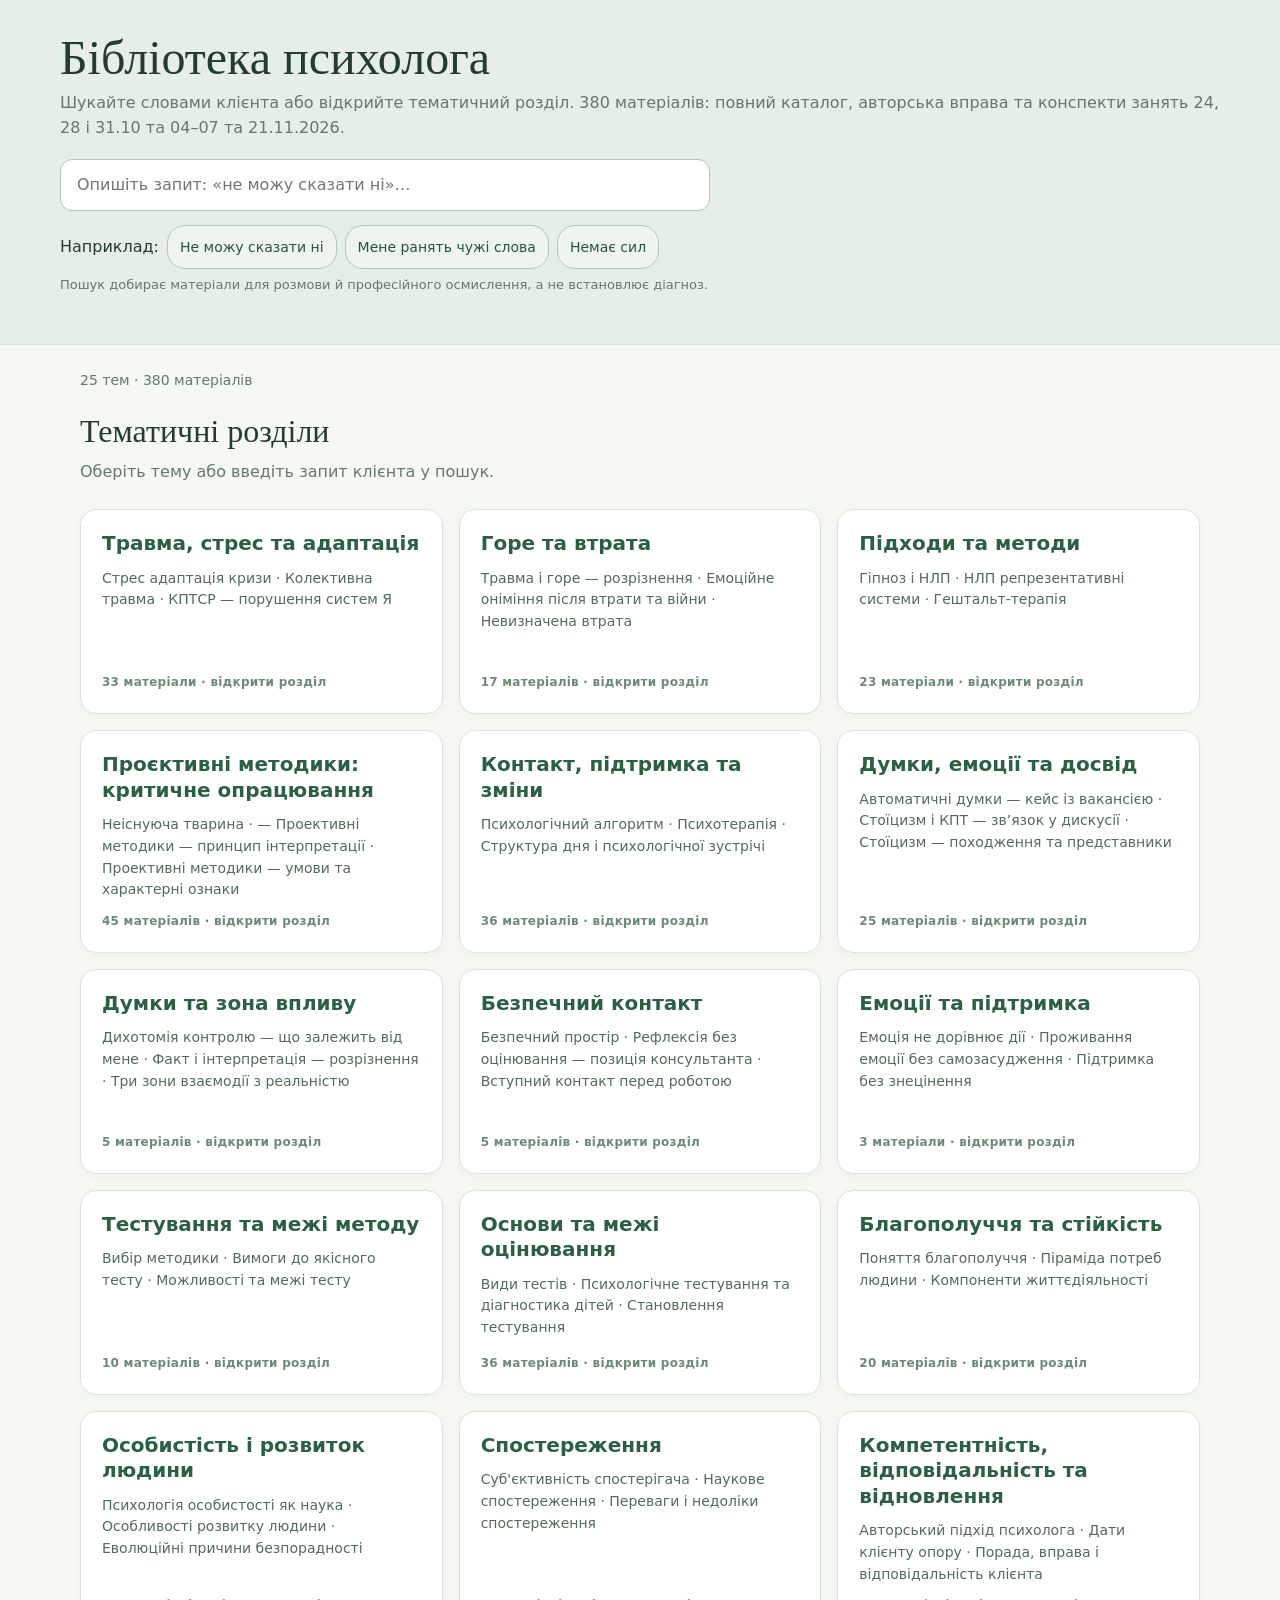
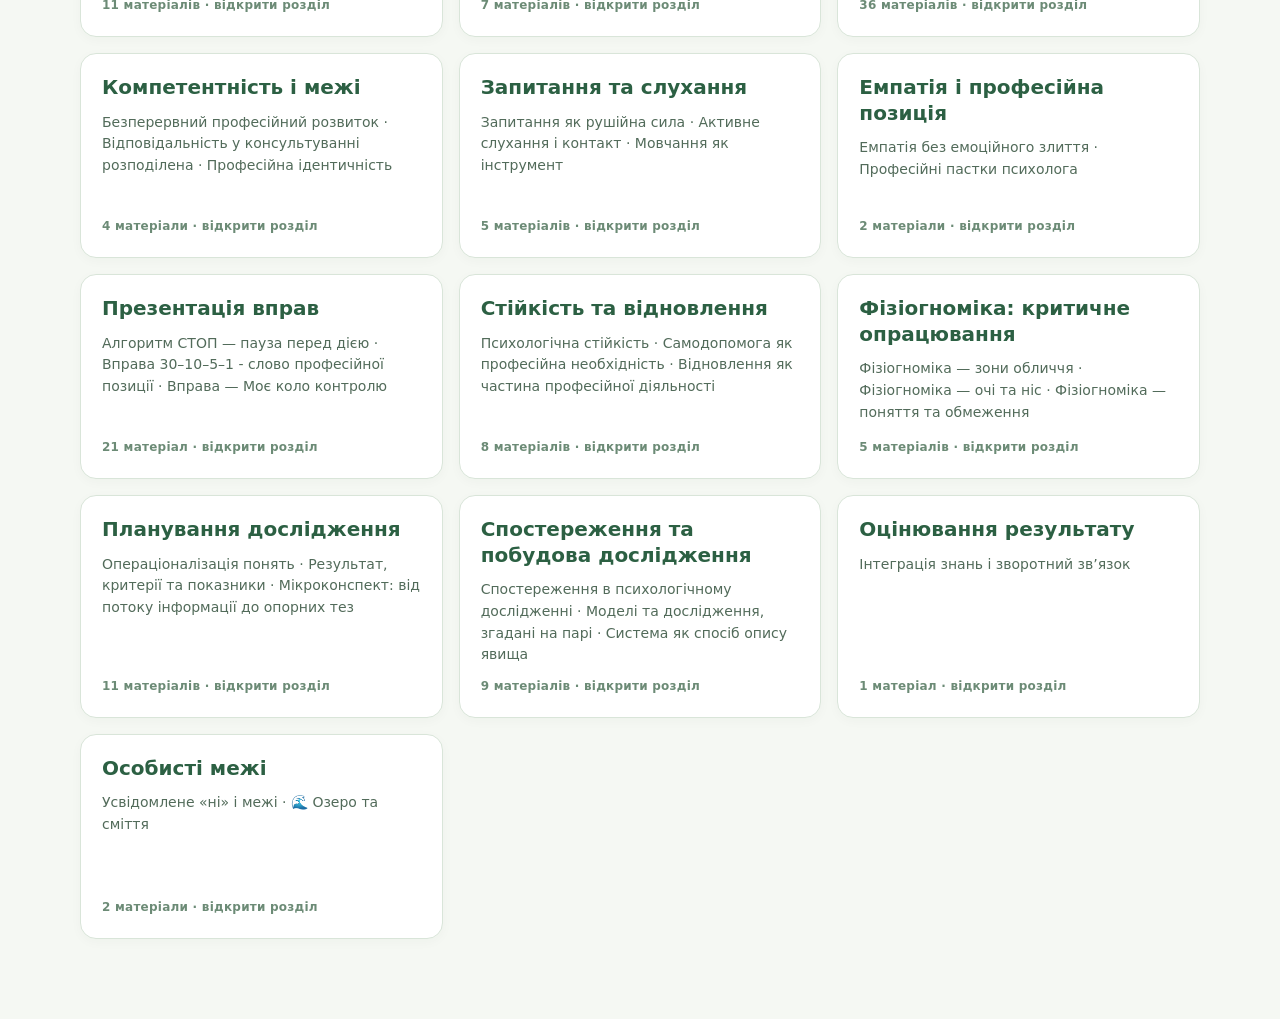
==== commit cc208d8a: "Integrate four Nov 21 rehabilitation cards with scoped legal verification" ====
--- a/index.html
+++ b/index.html
@@ -51,8 +51,8 @@
 .related-search{display:inline-block;border:1px solid #aec9b4;background:#edf5ee;color:#28543c;border-radius:8px;padding:7px 10px;margin:3px;min-height:44px}.source a{color:#28543c}.technique-status{background:#faf2e2;padding:12px;border-radius:9px}
 .request-examples{display:flex;flex-wrap:wrap;gap:8px;align-items:center;margin-top:14px}.request-examples button{font:inherit;font-size:14px;padding:8px 12px;min-height:44px;border:1px solid #aec9b4;border-radius:18px;background:#edf5ee;color:#28543c;cursor:pointer}.search-hint{font-size:13px!important;max-width:740px}.request-kind{display:block;font-size:12px;color:#52695b;margin-bottom:8px}.card .request-phrase{font-weight:600;color:#325942;display:block;-webkit-line-clamp:unset}.card .request-purpose{font-size:13px;display:block;-webkit-line-clamp:unset}.request-context{background:#edf5ee;border:1px solid #b8cebd;border-radius:12px;padding:16px;margin-bottom:24px}.request-context h3{margin-top:8px}.request-context p{margin:8px 0}button:focus-visible,input:focus-visible{outline:3px solid #527c6c;outline-offset:3px}
 .editorial-lead{font-size:1.08em;font-weight:600;color:#28543c}.editorial-origin{font-size:13px;color:#56665a}.original-note{border-top:1px solid #c6d5ca;margin-top:28px;padding-top:15px}.original-note summary{cursor:pointer;padding:12px 0;min-height:44px}.reader a{color:#28543c;text-decoration:underline}.card .request-purpose{display:-webkit-box;-webkit-line-clamp:3;-webkit-box-orient:vertical;overflow:hidden}
-</style><link rel="manifest" href="./manifest.webmanifest"><link rel="icon" type="image/svg+xml" href="./icon.svg"><meta name="theme-color" content="#527c6c"><meta name="apple-mobile-web-app-capable" content="yes"><meta name="apple-mobile-web-app-status-bar-style" content="default"></head><body><header><h1>Бібліотека психолога</h1><p>Шукайте словами клієнта або відкрийте тематичний розділ. 376 матеріалів: повний каталог, авторська вправа та конспекти занять 24, 28 і 31.10 та 04–07.11.2026.</p><input id="search" class="search" type="search" placeholder="Опишіть запит: «не можу сказати ні»…" aria-label="Пошук"><div class="request-examples" aria-label="Приклади запитів"><span>Наприклад:</span><button type="button">Не можу сказати ні</button><button type="button">Мене ранять чужі слова</button><button type="button">Немає сил</button></div><p class="search-hint">Пошук добирає матеріали для розмови й професійного осмислення, а не встановлює діагноз.</p></header><main><div class="toolbar"><button id="back" class="back" hidden>← Усі теми</button><span class="crumb" id="count"></span></div><h2 id="heading" class="intro">Тематичні розділи</h2><p id="subtitle" class="subtitle">Відкрийте розділ, щоб побачити окремі картки матеріалів.</p><div id="grid" class="grid"></div></main><dialog id="modal"><div class="dialog-head"><h2 id="noteTitle"></h2><button class="close" id="close" aria-label="Закрити">✕ Закрити</button></div><div class="reader" id="noteBody"></div></dialog><script src="./client-requests-376.js"></script><script src="./search.js"></script><script src="./editorial.js"></script><script>
-const docs=[{"id": "n0-0", "topic": "Травма, стрес та адаптація", "topicid": 0, "title": "Стрес адаптація кризи", "summary": "1. Класифікація життєвих ситуацій (за наведеною класифікацією) Звичайні / комфортні — потребують мінімальних адаптаційних зусиль. Проблемні повсякденні — можуть супроводжуватися ст", "content": "<h2>1. Класифікація життєвих ситуацій (за наведеною класифікацією)</h2>\n<ol>\n<li><strong>Звичайні / комфортні</strong> — потребують мінімальних адаптаційних зусиль.</li>\n<li><strong>Проблемні повсякденні</strong> — можуть супроводжуватися стресом.</li>\n<li><strong>Важкі</strong> — значне навантаження на адаптацію, можливі психічні й соматичні прояви. Виокремлюють чотири типи: <strong>стрес, фрустрація, конфлікт, криза</strong>.</li>\n<li><strong>Гіперекстремальні</strong> — навантаження перевищує доступні людині ресурси подолання. Наслідки залежать, зокрема, від попереднього досвіду, підготовки та поточного стану.</li>\n</ol>\n<blockquote>\n<p>Не слід сприймати її як єдину універсальну систему.</p>\n</blockquote>\n<h2>2. Адаптація</h2>\n<p>Адаптацію описано через два процеси:</p>\n<ul>\n<li><strong>Асиміляція</strong> — людина пристосовується до умов середовища.</li>\n<li><strong>Акомодація</strong> — людина змінює свої способи дії / взаємодії із середовищем.</li>\n</ul>\n<p>На практиці на практиці ці процеси можуть <strong>накладатися</strong>, а не відбуватися строго послідовно. Приклади: входження до нового колективу, медузу та реакцію на падіння цеглини. Швидкість реагування може мати значення для виживання.</p>\n<p><strong>Термінологічна примітка:</strong> у класичній теорії Піаже асиміляція означає включення нового досвіду в наявні схеми, а акомодація — зміну самих схем. Пояснення через «змінюю середовище» не є точним визначенням акомодації за Піаже.</p>\n<h2>3. Стресова реакція та наслідки</h2>\n<p>За наведеною схемою: <strong>стресор → нормативна стресова реакція → запуск адаптаційних механізмів</strong>. Якщо навантаження надмірне або тривале, адаптаційні можливості можуть виснажуватися, можливі порушення функціонування.</p>\n<p>До стресових і посттравматичних розладів належать, зокрема, <strong>ПТСР і комплексний ПТСР</strong>, При цьому комплексний ПТСР — не просто «складніший» ПТСР, а окрема діагностична конструкція.</p>\n<p><strong>Важливо:</strong> переживання травматичної події саме по собі не означає неминучого розвитку ПТСР.</p>\n<h2>4. Кризові ситуації</h2>\n<p> <strong>фрустрація і конфлікт</strong> можуть переростати в кризові ситуації. На тлі дистресу можливі виснаження, відчуття втрати контролю, порушення адаптації.</p>\n<p></p>\n<ul>\n<li><strong>Серйозне потрясіння</strong> — у наведених прикладах, ситуація, у якій можливе відновлення попередніх життєвих умов (наприклад, пошук нової роботи).</li>\n<li><strong>Власне кризу</strong> — ситуація, яка вимагає перебудови життєвих планів і способів адаптації.</li>\n</ul>\n<p>Це умовний поділ, а не жорстка діагностична класифікація: навіть «зворотна» подія може бути дуже травматичною.</p>\n<h2>5. Екстремальна і надзвичайна ситуації</h2>\n<p>Розмежовують <strong>надзвичайні</strong> (природні й техногенні катастрофи) та <strong>екстремальні</strong> (переважно наслідки навмисних людських дій: війни, тероризм). Наводив приклади Чорнобиля, повеней і руйнування Каховської дамби.</p>\n<p><strong>Застереження:</strong> у правовій та професійній термінології «надзвичайна ситуація» може бути й воєнного або соціального походження; викладацький поділ «природне проти людського» надто спрощений.</p>\n<h2>Практичний екстракт</h2>\n<ul>\n<li>Оцінювати не лише подію, а й <strong>суб'єктивне значення, доступні ресурси, поточну безпеку та функціонування</strong>.</li>\n<li>Не ототожнювати стресову реакцію з розладом.</li>\n<li>Під час роботи з кризою враховувати, що відновлення не обов'язково означає повернення до попереднього стану.</li>\n</ul>\n<h2>Пов'язані картки</h2>\n<p>· · · · ·</p>\n", "search": "стрес адаптація кризи травма, стрес та адаптація  1. класифікація життєвих ситуацій (за наведеною класифікацією) \n \n  звичайні / комфортні  — потребують мінімальних адаптаційних зусиль. \n  проблемні повсякденні  — можуть супроводжуватися стресом. \n  важкі  — значне навантаження на адаптацію, можливі психічні й соматичні прояви. виокремлюють чотири типи:  стрес, фрустрація, конфлікт, криза . \n  гіперекстремальні  — навантаження перевищує доступні людині ресурси подолання. наслідки залежать, зокрема, від попереднього досвіду, підготовки та поточного стану. \n \n \n не слід сприймати її як єдину універсальну систему. \n \n 2. адаптація \n адаптацію описано через два процеси: \n \n  асиміляція  — людина пристосовується до умов середовища. \n  акомодація  — людина змінює свої способи дії / взаємодії із середовищем. \n \n на практиці на практиці ці процеси можуть  накладатися , а не відбуватися строго послідовно. приклади: входження до нового колективу, медузу та реакцію на падіння цеглини. швидкість реагування може мати значення для виживання. \n  термінологічна примітка:  у класичній теорії піаже асиміляція означає включення нового досвіду в наявні схеми, а акомодація — зміну самих схем. пояснення через «змінюю середовище» не є точним визначенням акомодації за піаже. \n 3. стресова реакція та наслідки \n за наведеною схемою:  стресор → нормативна стресова реакція → запуск адаптаційних механізмів . якщо навантаження надмірне або тривале, адаптаційні можливості можуть виснажуватися, можливі порушення функціонування. \n до стресових і посттравматичних розладів належать, зокрема,  птср і комплексний птср , при цьому комплексний птср — не просто «складніший» птср, а окрема діагностична конструкція. \n  важливо:  переживання травматичної події саме по собі не означає неминучого розвитку птср. \n 4. кризові ситуації \n   фрустрація і конфлікт  можуть переростати в кризові ситуації. на тлі дистресу можливі виснаження, відчуття втрати контролю, порушення адаптації. \n  \n \n  серйозне потрясіння  — у наведених прикладах, ситуація, у якій можливе відновлення попередніх життєвих умов (наприклад, пошук нової роботи). \n  власне кризу  — ситуація, яка вимагає перебудови життєвих планів і способів адаптації. \n \n це умовний поділ, а не жорстка діагностична класифікація: навіть «зворотна» подія може бути дуже травматичною. \n 5. екстремальна і надзвичайна ситуації \n розмежовують  надзвичайні  (природні й техногенні катастрофи) та  екстремальні  (переважно наслідки навмисних людських дій: війни, тероризм). наводив приклади чорнобиля, повеней і руйнування каховської дамби. \n  застереження:  у правовій та професійній термінології «надзвичайна ситуація» може бути й воєнного або соціального походження; викладацький поділ «природне проти людського» надто спрощений. \n практичний екстракт \n \n оцінювати не лише подію, а й  суб'єктивне значення, доступні ресурси, поточну безпеку та функціонування . \n не ототожнювати стресову реакцію з розладом. \n під час роботи з кризою враховувати, що відновлення не обов'язково означає повернення до попереднього стану. \n \n пов'язані картки \n · · · · · \n"}, {"id": "n0-1", "topic": "Травма, стрес та адаптація", "topicid": 0, "title": "Колективна травма", "summary": "Що таке колективна травма Це травматичний досвід, який стосується соціальної групи або спільноти , впливає не лише на безпосередніх учасників події, а й на інших членів групи через", "content": "\n<h2>Що таке колективна травма</h2>\n<p>Це травматичний досвід, який стосується <strong>соціальної групи або спільноти</strong>, впливає не лише на безпосередніх учасників події, а й на інших членів групи через спільну ідентичність, пам'ять і наслідки подій.</p>\n<h2>Можливі причини</h2>\n<ul>\n<li>Війни, геноцид, масове насильство.</li>\n<li>Техногенні й гуманітарні катастрофи, стихійні лиха.</li>\n<li>Революції, перевороти, депортації, вигнання.</li>\n<li>Рабство, полон, окупація, обмеження свободи великих груп.</li>\n<li>Політичні, релігійні та інші репресії.</li>\n<li>Терористичні акти, резонансні вбивства суспільно значущих людей.</li>\n</ul>\n<p><strong>Історичні приклади:</strong> Голодомор, Голокост, Волинська трагедія, Чорнобиль, депортації з Криму, Батурин, події сучасної війни. Ці приклади різні за причинами, масштабом і історичним контекстом; їх не слід механічно прирівнювати.</p>\n<h2>Особливості колективної травми</h2>\n<ol>\n<li><strong>Широке охоплення:</strong> наслідки виходять за межі безпосередніх постраждалих.</li>\n<li><strong>Розтягнутість у часі:</strong> пам'ять про подію може зберігатися після її завершення.</li>\n<li><strong>Груповий масштаб:</strong> постраждалими можуть бути цілі соціальні спільноти.</li>\n<li><strong>Спільне переживання:</strong> люди, які не були безпосередніми свідками, можуть переживати подію як значущу для своєї групи.</li>\n<li><strong>Тривалі й відкладені наслідки:</strong> можуть змінюватися довіра, відчуття безпеки, поведінка, соціальні відносини.</li>\n</ol>\n<p> Колективна травма може бути пов’язана з <strong>історичною пам’яттю</strong> та передаванням досвіду між поколіннями.</p>\n<h2>Що може посилювати травматизацію</h2>\n<ul>\n<li>Сприйняття події як глибоко несправедливої.</li>\n<li>Загибель невинних людей.</li>\n<li>Навмисний характер насильства: катування, страти, переслідування.</li>\n<li>Неможливість чинити опір або захистити себе.</li>\n</ul>\n<h2>Практичне застосування</h2>\n<p>Під час роботи з людиною важливо розрізняти <strong>її власний досвід</strong>, родинну історію та суспільний контекст. Не можна автоматично приписувати кожному членові групи травматичний розлад. Варто питати, що саме подія означає <strong>для конкретної людини</strong>, не змушуючи її переказувати болісні історії.</p>\n<h2>Важливе застереження</h2>\n<p>У матеріалі прозвучали травматичні історичні описи та особисті судження . Для навчального конспекту збережено <strong>психологічну структуру теми</strong>, без відтворення подробиць насильства й неперевірених політичних тверджень як фактів.</p>\n<h2>Пов'язані картки</h2>\n<p>· · ·</p>\n", "search": "колективна травма травма, стрес та адаптація \n що таке колективна травма \n це травматичний досвід, який стосується  соціальної групи або спільноти , впливає не лише на безпосередніх учасників події, а й на інших членів групи через спільну ідентичність, пам'ять і наслідки подій. \n можливі причини \n \n війни, геноцид, масове насильство. \n техногенні й гуманітарні катастрофи, стихійні лиха. \n революції, перевороти, депортації, вигнання. \n рабство, полон, окупація, обмеження свободи великих груп. \n політичні, релігійні та інші репресії. \n терористичні акти, резонансні вбивства суспільно значущих людей. \n \n  історичні приклади:  голодомор, голокост, волинська трагедія, чорнобиль, депортації з криму, батурин, події сучасної війни. ці приклади різні за причинами, масштабом і історичним контекстом; їх не слід механічно прирівнювати. \n особливості колективної травми \n \n  широке охоплення:  наслідки виходять за межі безпосередніх постраждалих. \n  розтягнутість у часі:  пам'ять про подію може зберігатися після її завершення. \n  груповий масштаб:  постраждалими можуть бути цілі соціальні спільноти. \n  спільне переживання:  люди, які не були безпосередніми свідками, можуть переживати подію як значущу для своєї групи. \n  тривалі й відкладені наслідки:  можуть змінюватися довіра, відчуття безпеки, поведінка, соціальні відносини. \n \n  колективна травма може бути пов’язана з  історичною пам’яттю  та передаванням досвіду між поколіннями. \n що може посилювати травматизацію \n \n сприйняття події як глибоко несправедливої. \n загибель невинних людей. \n навмисний характер насильства: катування, страти, переслідування. \n неможливість чинити опір або захистити себе. \n \n практичне застосування \n під час роботи з людиною важливо розрізняти  її власний досвід , родинну історію та суспільний контекст. не можна автоматично приписувати кожному членові групи травматичний розлад. варто питати, що саме подія означає  для конкретної людини , не змушуючи її переказувати болісні історії. \n важливе застереження \n у матеріалі прозвучали травматичні історичні описи та особисті судження . для навчального конспекту збережено  психологічну структуру теми , без відтворення подробиць насильства й неперевірених політичних тверджень як фактів. \n пов'язані картки \n · · · \n"}, {"id": "n0-2", "topic": "Травма, стрес та адаптація", "topicid": 0, "title": "КПТСР — порушення систем Я", "summary": "Емоційна регуляція Різкі емоційні спалахи або оніміння / дисоціація. Самосприйняття Стійкі переконання «зі мною щось не так», сором, провина, знецінення себе. Стосунки Втрата базов", "content": "<h2>Емоційна регуляція</h2>\n<p>Різкі емоційні спалахи або оніміння / дисоціація.</p>\n<h2>Самосприйняття</h2>\n<p>Стійкі переконання «зі мною щось не так», сором, провина, знецінення себе.</p>\n<h2>Стосунки</h2>\n<p>Втрата базової довіри, ізоляція або залежні деструктивні зв'язки.</p>\n", "search": "кптср — порушення систем я травма, стрес та адаптація  емоційна регуляція \n різкі емоційні спалахи або оніміння / дисоціація. \n самосприйняття \n стійкі переконання «зі мною щось не так», сором, провина, знецінення себе. \n стосунки \n втрата базової довіри, ізоляція або залежні деструктивні зв'язки. \n"}, {"id": "n0-3", "topic": "Травма, стрес та адаптація", "topicid": 0, "title": "ПТСР — три системи", "summary": "1. Пам'ять Перепроживання, флешбеки, кошмари, реакції на тригери. 2. Поведінка Уникнення місць, тем, людей і нагадувань про травму. 3. Біологічна безпека Гіперпильність, здригання,", "content": "<h2>1. Пам'ять</h2>\n<p>Перепроживання, флешбеки, кошмари, реакції на тригери.</p>\n<h2>2. Поведінка</h2>\n<p>Уникнення місць, тем, людей і нагадувань про травму.</p>\n<h2>3. Біологічна безпека</h2>\n<p>Гіперпильність, здригання, дратівливість, безсоння.</p>\n<h2>Образ</h2>\n<p>«Радар безпеки» працює так, ніби небезпека триває зараз.</p>\n", "search": "птср — три системи травма, стрес та адаптація  1. пам'ять \n перепроживання, флешбеки, кошмари, реакції на тригери. \n 2. поведінка \n уникнення місць, тем, людей і нагадувань про травму. \n 3. біологічна безпека \n гіперпильність, здригання, дратівливість, безсоння. \n образ \n «радар безпеки» працює так, ніби небезпека триває зараз. \n"}, {"id": "n0-4", "topic": "Травма, стрес та адаптація", "topicid": 0, "title": "Травма типу I і II", "summary": "Тип I Одноразова, раптова подія: ДТП, пограбування, природна катастрофа. Тип II Тривала або повторювана ситуація: домашнє насильство, зона бойових дій, полон, тривале інституційне ", "content": "<h2>Тип I</h2>\n<p>Одноразова, раптова подія: ДТП, пограбування, природна катастрофа.</p>\n<h2>Тип II</h2>\n<p>Тривала або повторювана ситуація: домашнє насильство, зона бойових дій, полон, тривале інституційне насильство.</p>\n<h2>Ключова різниця</h2>\n<p>Одиничність події ↔ повторюваність і тривалість.</p>\n", "search": "травма типу i і ii травма, стрес та адаптація  тип i \n одноразова, раптова подія: дтп, пограбування, природна катастрофа. \n тип ii \n тривала або повторювана ситуація: домашнє насильство, зона бойових дій, полон, тривале інституційне насильство. \n ключова різниця \n одиничність події ↔ повторюваність і тривалість. \n"}, {"id": "n0-5", "topic": "Травма, стрес та адаптація", "topicid": 0, "title": "Травмафокусована психотерапія", "summary": "Її описують як робота безпосередньо з травматичним матеріалом, а не лише зі стабілізацією загального стану. Основні опори безпека; психоедукація; регуляція тривоги; когнітивна рест", "content": "<p>Її описують як робота безпосередньо з травматичним матеріалом, а не лише зі стабілізацією загального стану.</p>\n<h2>Основні опори</h2>\n<ul>\n<li>безпека;</li>\n<li>психоедукація;</li>\n<li>регуляція тривоги;</li>\n<li>когнітивна реструктуризація;</li>\n<li>опрацювання травматичної пам'яті.</li>\n</ul>\n<h2>Логіка</h2>\n<p>Безпека → стабілізація → поступове опрацювання травматичного досвіду.</p>\n", "search": "травмафокусована психотерапія травма, стрес та адаптація  її описують як робота безпосередньо з травматичним матеріалом, а не лише зі стабілізацією загального стану. \n основні опори \n \n безпека; \n психоедукація; \n регуляція тривоги; \n когнітивна реструктуризація; \n опрацювання травматичної пам'яті. \n \n логіка \n безпека → стабілізація → поступове опрацювання травматичного досвіду. \n"}, {"id": "n0-6", "topic": "Травма, стрес та адаптація", "topicid": 0, "title": "Війна змінює не лише військового, а й систему стосунків", "summary": "3. Війна змінює не лише військового, а й систему стосунків Близькі чекають повернення «того самого батька, сина, брата», хоча людина жила в умовах постійного вибору між життям і см", "content": "<h3>3. Війна змінює не лише військового, а й систему стосунків</h3>\n<p>Близькі чекають повернення «того самого батька, сина, брата», хоча людина жила в умовах постійного вибору між життям і смертю та могла сформувати багато захисних шарів.</p>\n<p>Важлива думка:</p>\n<ul>\n<li>знайома особистість не обов’язково зникла;</li>\n<li>до неї може бути складніше дістатися крізь захисти;</li>\n<li>працювати потрібно не лише з військовим, а й з оточенням, яке зустрічає змінену людину зі старими очікуваннями;</li>\n<li>психологові не варто казати військовому «я вас розумію», якщо він не переживав цього досвіду;</li>\n<li>чесніше: <strong>«Я поруч. Я готова підтримувати».</strong></li>\n</ul>\n", "search": "війна змінює не лише військового, а й систему стосунків травма, стрес та адаптація  3. війна змінює не лише військового, а й систему стосунків \n близькі чекають повернення «того самого батька, сина, брата», хоча людина жила в умовах постійного вибору між життям і смертю та могла сформувати багато захисних шарів. \n важлива думка: \n \n знайома особистість не обов’язково зникла; \n до неї може бути складніше дістатися крізь захисти; \n працювати потрібно не лише з військовим, а й з оточенням, яке зустрічає змінену людину зі старими очікуваннями; \n психологові не варто казати військовому «я вас розумію», якщо він не переживав цього досвіду; \n чесніше:  «я поруч. я готова підтримувати».  \n \n"}, {"id": "n0-7", "topic": "Травма, стрес та адаптація", "topicid": 0, "title": "Експозиція дсм5", "summary": "Психотравматична експозиція може відбуватися одним або кількома способами: Безпосереднє переживання травмівної події. Перебування свідком події , яка трапилася з іншими. Знання про", "content": "<p>Психотравматична експозиція може відбуватися одним або кількома\nспособами:</p>\n<ol>\n<li><strong>Безпосереднє переживання травмівної події.</strong></li>\n<li><strong>Перебування свідком події</strong>, яка трапилася з іншими.</li>\n<li><strong>Знання про травмівну подію</strong>, що трапилася з членом сім'ї або\nблизьким другом. У випадку смерті чи загрози життю близької людини\nподія може бути насильницькою або непередбачуваною.</li>\n<li><strong>Багаторазова або надмірна експозиція до тяжких деталей травмівної\nподії.</strong> Приклад --- фахівці швидкого реагування, які багаторазово\nстикаються з наслідками травмівних подій.</li>\n</ol>\n<p>Експозиція --- зіткнення з подією та пов'язані з цим переживання.</p>\n", "search": "експозиція дсм5 травма, стрес та адаптація  психотравматична експозиція може відбуватися одним або кількома\nспособами: \n \n  безпосереднє переживання травмівної події.  \n  перебування свідком події , яка трапилася з іншими. \n  знання про травмівну подію , що трапилася з членом сім'ї або\nблизьким другом. у випадку смерті чи загрози життю близької людини\nподія може бути насильницькою або непередбачуваною. \n  багаторазова або надмірна експозиція до тяжких деталей травмівної\nподії.  приклад --- фахівці швидкого реагування, які багаторазово\nстикаються з наслідками травмівних подій. \n \n експозиція --- зіткнення з подією та пов'язані з цим переживання. \n"}, {"id": "n0-8", "topic": "Травма, стрес та адаптація", "topicid": 0, "title": "КПТСР — основні ознаки", "summary": "Комплексний ПТСР за МКХ-11 КПТСР включає критерії ПТСР та порушення самоорганізації (DSO) у трьох сферах: Регуляція афекту — складно керувати сильними емоціями або, навпаки, емоцій", "content": "\n<h2>Комплексний ПТСР за МКХ-11</h2>\n<p>КПТСР включає <strong>критерії ПТСР</strong> та <strong>порушення самоорганізації (DSO)</strong> у трьох сферах:</p>\n<ol>\n<li><strong>Регуляція афекту</strong> — складно керувати сильними емоціями або, навпаки, емоційне оніміння.</li>\n<li><strong>Негативне уявлення про себе</strong> — стійкі почуття провини, сорому, власної нікчемності.</li>\n<li><strong>Труднощі у стосунках</strong> — проблеми з близькістю, довірою, підтриманням контактів.</li>\n</ol>\n<p>Це описують як збоєм «внутрішнього компаса». Це <strong>метафора</strong>, а не буквальна «поломка особистості».</p>\n<h2>Важливі відмінності</h2>\n<ul>\n<li><strong>МКХ-11</strong> визнає КПТСР окремим діагнозом.</li>\n<li><strong>DSM-5-TR</strong> не виділяє КПТСР як окрему діагностичну категорію.</li>\n<li>Хронічні міжособистісні травми підвищують ризик КПТСР, але <strong>не є обов'язковою умовою</strong>; сам факт насильства чи труднощів у стосунках діагнозу не встановлює.</li>\n<li>Оцінюють також вираженість, стійкість симптомів і вплив на функціонування. У дослідженнях використовують ITQ (International Trauma Questionnaire), але самоопитувальник не замінює клінічної оцінки.</li>\n</ul>\n<h2>Мова психолога</h2>\n<p>Замість «особистість зламана» — «людина має труднощі з регуляцією емоцій, образом себе і стосунками; це піддається допомозі».</p>\n<hr/>\n<p><strong>Пов’язані картки:</strong> · · ·</p>\n<hr/>\n<p>Повернутися до .</p>\n", "search": "кптср — основні ознаки травма, стрес та адаптація \n комплексний птср за мкх-11 \n кптср включає  критерії птср  та  порушення самоорганізації (dso)  у трьох сферах: \n \n  регуляція афекту  — складно керувати сильними емоціями або, навпаки, емоційне оніміння. \n  негативне уявлення про себе  — стійкі почуття провини, сорому, власної нікчемності. \n  труднощі у стосунках  — проблеми з близькістю, довірою, підтриманням контактів. \n \n це описують як збоєм «внутрішнього компаса». це  метафора , а не буквальна «поломка особистості». \n важливі відмінності \n \n  мкх-11  визнає кптср окремим діагнозом. \n  dsm-5-tr  не виділяє кптср як окрему діагностичну категорію. \n хронічні міжособистісні травми підвищують ризик кптср, але  не є обов'язковою умовою ; сам факт насильства чи труднощів у стосунках діагнозу не встановлює. \n оцінюють також вираженість, стійкість симптомів і вплив на функціонування. у дослідженнях використовують itq (international trauma questionnaire), але самоопитувальник не замінює клінічної оцінки. \n \n мова психолога \n замість «особистість зламана» — «людина має труднощі з регуляцією емоцій, образом себе і стосунками; це піддається допомозі». \n \n  пов’язані картки:  · · · \n \n повернутися до . \n"}, {"id": "n0-9", "topic": "Травма, стрес та адаптація", "topicid": 0, "title": "Повернення військових", "summary": "Повернення військових Людина може повернутися з війни не такою, якою її пам’ятає родина. Життя в умовах постійної загрози формує захисні способи реагування. Важливі принципи: не ви", "content": "<h3>Повернення військових</h3>\n<p>Людина може повернутися з війни не такою, якою її пам’ятає родина. Життя в умовах постійної загрози формує захисні способи реагування.</p>\n<p>Важливі принципи:</p>\n<ul>\n<li>не вимагати повернення «колишньої людини»;</li>\n<li>не вважати зміни доказом зникнення особистості;</li>\n<li>не намагатися швидко зняти всі захисти;</li>\n<li>готувати до змін також родину й близьких;</li>\n<li>працювати не лише з військовим, а із системою його стосунків.</li>\n</ul>\n<p>Головні думки:</p>\n<ul>\n<li>знайома особистість не обов’язково зникла;</li>\n<li>близьким теж потрібна підготовка до змін;</li>\n<li>працювати необхідно з усією системою стосунків;</li>\n<li>не варто обіцяти повернення «колишньої версії» людини;</li>\n<li>психолог, який не переживав бойового досвіду, не повинен казати: «Я вас розумію».</li>\n</ul>\n<p>Безпечніше:</p>\n<blockquote>\n<p>Я не переживала того, що пережили ви. Але я поруч і готова підтримувати.</p>\n<p> висловила надію, що під захисними шарами можна зустріти знайому особистість, яка «нікуди е поділася». Це радше терапевтична надія, а не гарантований результат.</p>\n</blockquote>\n<p>Людина може повернутися з війни не такою, якою її пам’ятають близькі. Постійне виживання створює нові способи реагування та захисні шари.</p>\n", "search": "повернення військових травма, стрес та адаптація  повернення військових \n людина може повернутися з війни не такою, якою її пам’ятає родина. життя в умовах постійної загрози формує захисні способи реагування. \n важливі принципи: \n \n не вимагати повернення «колишньої людини»; \n не вважати зміни доказом зникнення особистості; \n не намагатися швидко зняти всі захисти; \n готувати до змін також родину й близьких; \n працювати не лише з військовим, а із системою його стосунків. \n \n головні думки: \n \n знайома особистість не обов’язково зникла; \n близьким теж потрібна підготовка до змін; \n працювати необхідно з усією системою стосунків; \n не варто обіцяти повернення «колишньої версії» людини; \n психолог, який не переживав бойового досвіду, не повинен казати: «я вас розумію». \n \n безпечніше: \n \n я не переживала того, що пережили ви. але я поруч і готова підтримувати. \n  висловила надію, що під захисними шарами можна зустріти знайому особистість, яка «нікуди е поділася». це радше терапевтична надія, а не гарантований результат. \n \n людина може повернутися з війни не такою, якою її пам’ятають близькі. постійне виживання створює нові способи реагування та захисні шари. \n"}, {"id": "n0-10", "topic": "Травма, стрес та адаптація", "topicid": 0, "title": "Посттравматичне зростання", "summary": "Посттравматичне зростання З’явився термін посттравматичне зростання : можливі позитивні зміни у ставленні до себе, життя й стосунків після боротьби з наслідками травми. Посттравмат", "content": "<h3>Посттравматичне зростання</h3>\n<p>З’явився термін <strong>посттравматичне зростання</strong>: можливі позитивні зміни у ставленні до себе, життя й стосунків після боротьби з наслідками травми.</p>\n<p>Посттравматичне зростання можливе, але не гарантоване.</p>\n", "search": "посттравматичне зростання травма, стрес та адаптація  посттравматичне зростання \n з’явився термін  посттравматичне зростання : можливі позитивні зміни у ставленні до себе, життя й стосунків після боротьби з наслідками травми. \n посттравматичне зростання можливе, але не гарантоване. \n"}, {"id": "n0-11", "topic": "Травма, стрес та адаптація", "topicid": 0, "title": "Психологічні наслідки поранення й ампутації індивідуальні відмінності", "summary": "06. Психологічні наслідки поранення й ампутації: індивідуальні відмінності Суть теми. описував різні психологічні реакції на поранення, тривале загоєння, ризик повторної операції т", "content": "<h2>06. Психологічні наслідки поранення й ампутації: індивідуальні відмінності</h2>\n<p><strong>Суть теми.</strong> описував різні психологічні реакції на поранення, тривале загоєння, ризик повторної операції та ампутацію. Окремо згадано, що деякі люди використовують гумор і зберігають активну життєву позицію, тоді як інші переживають значну невизначеність і тривогу.</p>\n<p><strong>Що потрібно враховувати психологові:</strong></p>\n<ul>\n<li>фізичний біль, сон, втому й доступність медичної допомоги;</li>\n<li>страх подальших операцій та змін функціонування;</li>\n<li>ставлення до змін тіла й потребу в адаптації;</li>\n<li>соціальну підтримку, доступність реабілітації та автономію людини;</li>\n<li>індивідуальні способи подолання, зокрема гумор.</li>\n</ul>\n<p><strong>Важливе застереження.</strong> Використовуються категорії «здорові», «проблемні», «незагоювані» поранення в психологічному контексті. Їх не слід сприймати як універсальну клінічну класифікацію. Гумор не доводить благополуччя, а плач чи тривога не означають «неправильного» пристосування. Медичне загоєння і психологічна адаптація — пов'язані, але різні процеси.</p>\n<p><strong>Приклад.</strong> Людина жартує про протез, проте ночами погано спить і боїться повернення болю. Психолог не має робити висновок «усе добре» лише на підставі жартів.</p>\n", "search": "психологічні наслідки поранення й ампутації індивідуальні відмінності травма, стрес та адаптація  06. психологічні наслідки поранення й ампутації: індивідуальні відмінності \n  суть теми.  описував різні психологічні реакції на поранення, тривале загоєння, ризик повторної операції та ампутацію. окремо згадано, що деякі люди використовують гумор і зберігають активну життєву позицію, тоді як інші переживають значну невизначеність і тривогу. \n  що потрібно враховувати психологові:  \n \n фізичний біль, сон, втому й доступність медичної допомоги; \n страх подальших операцій та змін функціонування; \n ставлення до змін тіла й потребу в адаптації; \n соціальну підтримку, доступність реабілітації та автономію людини; \n індивідуальні способи подолання, зокрема гумор. \n \n  важливе застереження.  використовуються категорії «здорові», «проблемні», «незагоювані» поранення в психологічному контексті. їх не слід сприймати як універсальну клінічну класифікацію. гумор не доводить благополуччя, а плач чи тривога не означають «неправильного» пристосування. медичне загоєння і психологічна адаптація — пов'язані, але різні процеси. \n  приклад.  людина жартує про протез, проте ночами погано спить і боїться повернення болю. психолог не має робити висновок «усе добре» лише на підставі жартів. \n"}, {"id": "n0-12", "topic": "Травма, стрес та адаптація", "topicid": 0, "title": "Фізіологічний та психофізіологічний компонент", "summary": "Травматичний вплив може супроводжуватися порушенням біохімічної рівноваги та змінами психофізіологічного функціонування. Можливі прояви анальгезія --- зниження або відсутність боль", "content": "<p>Травматичний вплив може супроводжуватися порушенням біохімічної\nрівноваги та змінами психофізіологічного функціонування.</p>\n<h2>Можливі прояви</h2>\n<ul>\n<li>анальгезія --- зниження або відсутність больової чутливості;</li>\n<li>надмірне збудження;</li>\n<li>амнезія;</li>\n<li>зниження імунітету;</li>\n<li>виснаження;</li>\n<li>порушення сну.</li>\n</ul>\n<p>Можуть відбуватися зміни роботи мозку, міжпівкульної взаємодії та\nфункціонування нейронів кори головного мозку. Такі зміни можуть бути\nпов'язані з контролем агресії та циклом сну.</p>\n", "search": "фізіологічний та психофізіологічний компонент травма, стрес та адаптація  травматичний вплив може супроводжуватися порушенням біохімічної\nрівноваги та змінами психофізіологічного функціонування. \n можливі прояви \n \n анальгезія --- зниження або відсутність больової чутливості; \n надмірне збудження; \n амнезія; \n зниження імунітету; \n виснаження; \n порушення сну. \n \n можуть відбуватися зміни роботи мозку, міжпівкульної взаємодії та\nфункціонування нейронів кори головного мозку. такі зміни можуть бути\nпов'язані з контролем агресії та циклом сну. \n"}, {"id": "n0-13", "topic": "Травма, стрес та адаптація", "topicid": 0, "title": "ПТСР — основні ознаки", "summary": "Посттравматичний стресовий розлад (ПТСР) Метафора «радар безпеки» пояснює ситуацію: загроза вже минула, але людина може продовжувати переживати її як актуальну. Три кластери МКХ-11", "content": "\n<h2>Посттравматичний стресовий розлад (ПТСР)</h2>\n<p>Метафора <strong>«радар безпеки»</strong> пояснює ситуацію: загроза вже минула, але людина може продовжувати переживати її як актуальну.</p>\n<h3>Три кластери МКХ-11</h3>\n<ol>\n<li><strong>Повторне переживання травми в теперішньому часі</strong> — флешбеки, травматичні сни з відчуттям актуальності загрози.</li>\n<li><strong>Уникнення</strong> — зовнішніх нагадувань (місця, люди, звуки) або внутрішніх (думки, почуття, спогади).</li>\n<li><strong>Відчуття поточної загрози</strong> — гіперпильність, посилена реакція переляку.</li>\n</ol>\n<p>Для діагностики важливі також <strong>тривалість і значне порушення функціонування</strong>; оцінку проводить компетентний фахівець. Не кожна тривога, безсоння чи здригання — ПТСР.</p>\n<h2>Порівняння систем</h2>\n<ul>\n<li><strong>МКХ-11</strong> описує три зазначені кластери.</li>\n<li><strong>DSM-5-TR</strong> використовує іншу, ширшу організацію критеріїв ПТСР. Не варто механічно змішувати списки з двох класифікацій.</li>\n</ul>\n<h2>Підтримка і лікування</h2>\n<p>Доказові травмафокусовані психотерапії: CPT, PE, EMDR. План залежить від оцінки, уподобань, безпеки й доступності допомоги.</p>\n<hr/>\n<p><strong>Пов’язані картки:</strong> · · · ·</p>\n<hr/>\n<p>Повернутися до .</p>\n", "search": "птср — основні ознаки травма, стрес та адаптація \n посттравматичний стресовий розлад (птср) \n метафора  «радар безпеки»  пояснює ситуацію: загроза вже минула, але людина може продовжувати переживати її як актуальну. \n три кластери мкх-11 \n \n  повторне переживання травми в теперішньому часі  — флешбеки, травматичні сни з відчуттям актуальності загрози. \n  уникнення  — зовнішніх нагадувань (місця, люди, звуки) або внутрішніх (думки, почуття, спогади). \n  відчуття поточної загрози  — гіперпильність, посилена реакція переляку. \n \n для діагностики важливі також  тривалість і значне порушення функціонування ; оцінку проводить компетентний фахівець. не кожна тривога, безсоння чи здригання — птср. \n порівняння систем \n \n  мкх-11  описує три зазначені кластери. \n  dsm-5-tr  використовує іншу, ширшу організацію критеріїв птср. не варто механічно змішувати списки з двох класифікацій. \n \n підтримка і лікування \n доказові травмафокусовані психотерапії: cpt, pe, emdr. план залежить від оцінки, уподобань, безпеки й доступності допомоги. \n \n  пов’язані картки:  · · · · \n \n повернутися до . \n"}, {"id": "n0-14", "topic": "Травма, стрес та адаптація", "topicid": 0, "title": "Типи травматичного досвіду", "summary": "Класифікація За структурою та тривалістю: Тип I — окрема, обмежена в часі подія (ДТП, пограбування, стихійне лихо). Тип II — тривалі або повторювані загрозливі обставини (домашнє н", "content": "\n<h2>Класифікація</h2>\n<p><strong>За структурою та тривалістю:</strong></p>\n<ul>\n<li><strong>Тип I</strong> — окрема, обмежена в часі подія (ДТП, пограбування, стихійне лихо).</li>\n<li><strong>Тип II</strong> — тривалі або повторювані загрозливі обставини (домашнє насильство, полон, бойові дії, інституційне насильство).</li>\n</ul>\n<p><strong>За походженням:</strong></p>\n<ul>\n<li>природні (повінь, землетрус);</li>\n<li>техногенні (аварії, катастрофи);</li>\n<li>антропогенні / міжособистісні (насильство, катування, війна).</li>\n</ul>\n<h2>Важливе розрізнення</h2>\n<p>Це <strong>описова типологія подій</strong>, а не окремі діагнози МКХ-11. Повторювана травма підвищує ризик складніших наслідків, але <strong>не дорівнює автоматично КПТСР</strong>. Важливі також інтенсивність загрози, підтримка, тривалість симптомів і порушення функціонування.</p>\n<h2>Практичне питання</h2>\n<p>«Які події відбулися, що людина зараз переживає і яка допомога їй потрібна?» — замість висновку лише за типом події.</p>\n<hr/>\n<p><strong>Пов’язані картки:</strong> · · ·</p>\n<hr/>\n<p>Повернутися до .</p>\n", "search": "типи травматичного досвіду травма, стрес та адаптація \n класифікація \n  за структурою та тривалістю:  \n \n  тип i  — окрема, обмежена в часі подія (дтп, пограбування, стихійне лихо). \n  тип ii  — тривалі або повторювані загрозливі обставини (домашнє насильство, полон, бойові дії, інституційне насильство). \n \n  за походженням:  \n \n природні (повінь, землетрус); \n техногенні (аварії, катастрофи); \n антропогенні / міжособистісні (насильство, катування, війна). \n \n важливе розрізнення \n це  описова типологія подій , а не окремі діагнози мкх-11. повторювана травма підвищує ризик складніших наслідків, але  не дорівнює автоматично кптср . важливі також інтенсивність загрози, підтримка, тривалість симптомів і порушення функціонування. \n практичне питання \n «які події відбулися, що людина зараз переживає і яка допомога їй потрібна?» — замість висновку лише за типом події. \n \n  пов’язані картки:  · · · \n \n повернутися до . \n"}, {"id": "n0-15", "topic": "Травма, стрес та адаптація", "topicid": 0, "title": "ПТСР чи КПТСР — орієнтири", "summary": "ПТСР перепроживання; уникнення; гіперзбудження. КПТСР До них додаються стійкі труднощі: емоційної регуляції; самосприйняття; стосунків. Практичний сенс Дивитися не лише на страх і ", "content": "<h2>ПТСР</h2>\n<ul>\n<li>перепроживання;</li>\n<li>уникнення;</li>\n<li>гіперзбудження.</li>\n</ul>\n<h2>КПТСР</h2>\n<p>До них додаються стійкі труднощі:</p>\n<ul>\n<li>емоційної регуляції;</li>\n<li>самосприйняття;</li>\n<li>стосунків.</li>\n</ul>\n<h2>Практичний сенс</h2>\n<p>Дивитися не лише на страх і тригери, а й на те, чи постраждали стабільне відчуття себе та здатність будувати стосунки.</p>\n", "search": "птср чи кптср — орієнтири травма, стрес та адаптація  птср \n \n перепроживання; \n уникнення; \n гіперзбудження. \n \n кптср \n до них додаються стійкі труднощі: \n \n емоційної регуляції; \n самосприйняття; \n стосунків. \n \n практичний сенс \n дивитися не лише на страх і тригери, а й на те, чи постраждали стабільне відчуття себе та здатність будувати стосунки. \n"}, {"id": "n0-16", "topic": "Травма, стрес та адаптація", "topicid": 0, "title": "Травма — подія чи реакція", "summary": "Розрізняють: Подія — те, що сталося. Травма — внутрішня психічна й тілесна реакція, коли досвід перевищив можливості системи впоратися з ним. Практичний висновок Однакова зовнішня ", "content": "<p>Розрізняють:</p>\n<p><strong>Подія</strong> — те, що сталося.</p>\n<p><strong>Травма</strong> — внутрішня психічна й тілесна реакція, коли досвід перевищив можливості системи впоратися з ним.</p>\n<h2>Практичний висновок</h2>\n<p>Однакова зовнішня подія не гарантує однакової травматичної реакції в різних людей.</p>\n", "search": "травма — подія чи реакція травма, стрес та адаптація  розрізняють: \n  подія  — те, що сталося. \n  травма  — внутрішня психічна й тілесна реакція, коли досвід перевищив можливості системи впоратися з ним. \n практичний висновок \n однакова зовнішня подія не гарантує однакової травматичної реакції в різних людей. \n"}, {"id": "n0-17", "topic": "Травма, стрес та адаптація", "topicid": 0, "title": "Подія і ситуація", "summary": "Подія Акцент робиться на зовнішніх чинниках --- на тому, що фактично відбулося. Ситуація Акцент робиться на взаємодії особистості із середовищем і суб'єктивних чинниках: - як людин", "content": "<h2>Подія</h2>\n<p>Акцент робиться на зовнішніх чинниках --- на тому, що фактично\nвідбулося.</p>\n<h2>Ситуація</h2>\n<p>Акцент робиться на взаємодії особистості із середовищем і суб'єктивних\nчинниках: - як людина сприймає подію; - як її розуміє; - як її\nпереживає; - як до неї ставиться.</p>\n<p>Одна й та сама об'єктивна подія може переживатися різними людьми\nпо-різному. Одна людина також може по-різному переживати подібну\nситуацію за різних умов.</p>\n", "search": "подія і ситуація травма, стрес та адаптація  подія \n акцент робиться на зовнішніх чинниках --- на тому, що фактично\nвідбулося. \n ситуація \n акцент робиться на взаємодії особистості із середовищем і суб'єктивних\nчинниках: - як людина сприймає подію; - як її розуміє; - як її\nпереживає; - як до неї ставиться. \n одна й та сама об'єктивна подія може переживатися різними людьми\nпо-різному. одна людина також може по-різному переживати подібну\nситуацію за різних умов. \n"}, {"id": "n0-18", "topic": "Травма, стрес та адаптація", "topicid": 0, "title": "Психотравма як ситуація чи подія", "summary": "Психотравма як ситуація або подія --- особистісно значуща ситуація чи подія, що має патогенний емоційний вплив на психіку та за недостатності психологічних захисних механізмів може", "content": "<p>Психотравма як ситуація або подія --- особистісно значуща ситуація чи\nподія, що має патогенний емоційний вплив на психіку та за недостатності\nпсихологічних захисних механізмів може спричинити психічні розлади.</p>\n<p>Значення має співвідношення між силою впливу ситуації та можливостями\nлюдини її подолати.</p>\n", "search": "психотравма як ситуація чи подія травма, стрес та адаптація  психотравма як ситуація або подія --- особистісно значуща ситуація чи\nподія, що має патогенний емоційний вплив на психіку та за недостатності\nпсихологічних захисних механізмів може спричинити психічні розлади. \n значення має співвідношення між силою впливу ситуації та можливостями\nлюдини її подолати. \n"}, {"id": "n0-19", "topic": "Травма, стрес та адаптація", "topicid": 0, "title": "Психотравма як стан", "summary": "Психотравма як стан --- переживання невідповідності між загрозливими чинниками ситуації та індивідуальними можливостями людини щодо їх подолання. Стан може супроводжуватися: - інте", "content": "<p>Психотравма як стан --- переживання невідповідності між загрозливими\nчинниками ситуації та індивідуальними можливостями людини щодо їх\nподолання.</p>\n<p>Стан може супроводжуватися: - інтенсивним страхом; - відчуттям\nбезпорадності; - втратою контролю; - когнітивними змінами; - змінами\nспособів регуляції афектів.</p>\n<p>Наслідками можуть бути фізичні, психічні та особистісні розлади.</p>\n", "search": "психотравма як стан травма, стрес та адаптація  психотравма як стан --- переживання невідповідності між загрозливими\nчинниками ситуації та індивідуальними можливостями людини щодо їх\nподолання. \n стан може супроводжуватися: - інтенсивним страхом; - відчуттям\nбезпорадності; - втратою контролю; - когнітивними змінами; - змінами\nспособів регуляції афектів. \n наслідками можуть бути фізичні, психічні та особистісні розлади. \n"}, {"id": "n0-20", "topic": "Травма, стрес та адаптація", "topicid": 0, "title": "Психотравми", "summary": "Термін «психотравма» в літературі може використовуватися неоднозначно: щодо психічної травми, психологічної травми або травмівного стресу. Тому важливо визначати, яке саме значення", "content": "<p>Термін «психотравма» в літературі може використовуватися неоднозначно:\nщодо психічної травми, психологічної травми або травмівного стресу. Тому\nважливо визначати, яке саме значення вкладається в поняття.</p>\n<p>Психотравму описують як незвичайну подію, здатну спричинити важкий\nпсихологічний стрес, що може супроводжуватися жахом, страхом і\nбезпорадністю.</p>\n<p>Також психотравма може розглядатися через зовнішні подразники, які діють\nна людину болісно та викликають переживання і страждання.</p>\n<p>Важливо розрізняти саму травмівну подію та її наслідки. Страх, жах,\nбезпорадність, переживання і страждання є реакціями або наслідками, а не\nсамою подією.</p>\n<p>Стрес може ставати психотравмою, коли наслідком дії стресора стають\nпорушення у психічній сфері людини. Стресором у такому випадку виступає\nтравматична або травмівна подія.</p>\n", "search": "психотравми травма, стрес та адаптація  термін «психотравма» в літературі може використовуватися неоднозначно:\nщодо психічної травми, психологічної травми або травмівного стресу. тому\nважливо визначати, яке саме значення вкладається в поняття. \n психотравму описують як незвичайну подію, здатну спричинити важкий\nпсихологічний стрес, що може супроводжуватися жахом, страхом і\nбезпорадністю. \n також психотравма може розглядатися через зовнішні подразники, які діють\nна людину болісно та викликають переживання і страждання. \n важливо розрізняти саму травмівну подію та її наслідки. страх, жах,\nбезпорадність, переживання і страждання є реакціями або наслідками, а не\nсамою подією. \n стрес може ставати психотравмою, коли наслідком дії стресора стають\nпорушення у психічній сфері людини. стресором у такому випадку виступає\nтравматична або травмівна подія. \n"}, {"id": "n0-21", "topic": "Травма, стрес та адаптація", "topicid": 0, "title": "Психічна і психологічна травма", "summary": "Психічна травма Порушується нормальне функціонування психіки. Подія пов'язана із загрозою життю або нормальній життєдіяльності людини. Можливі виражені психічні та фізіологічні нас", "content": "<h2>Психічна травма</h2>\n<ul>\n<li>Порушується нормальне функціонування психіки.</li>\n<li>Подія пов'язана із загрозою життю або нормальній життєдіяльності\nлюдини.</li>\n<li>Можливі виражені психічні та фізіологічні наслідки.</li>\n</ul>\n<h2>Психологічна травма</h2>\n<ul>\n<li>Нормальне функціонування психіки може істотно не порушуватися.</li>\n<li>Змінюються базові переконання, цінності, норми та стереотипи.</li>\n<li>Може змінюватися ставлення до групових норм.</li>\n<li>Подія є або інтерпретується як загрозлива для особистості.</li>\n<li>Може змінюватися усталений спосіб життя та світогляд.</li>\n</ul>\n<h2>Приклади психологічних травм</h2>\n<p>Втрата домівки, роботи, місця проживання або свободи; подружня зрада;\nприниження людської гідності; булінг; психологічне насильство в сім'ї,\nшколі чи на роботі.</p>\n<h2>Еустрес і дистрес</h2>\n<p><strong>Еустрес</strong> --- позитивний стрес, який стимулює розвиток.</p>\n<p><strong>Дистрес</strong> --- стрес, пов'язаний із виснаженням і кризовим станом.</p>\n", "search": "психічна і психологічна травма травма, стрес та адаптація  психічна травма \n \n порушується нормальне функціонування психіки. \n подія пов'язана із загрозою життю або нормальній життєдіяльності\nлюдини. \n можливі виражені психічні та фізіологічні наслідки. \n \n психологічна травма \n \n нормальне функціонування психіки може істотно не порушуватися. \n змінюються базові переконання, цінності, норми та стереотипи. \n може змінюватися ставлення до групових норм. \n подія є або інтерпретується як загрозлива для особистості. \n може змінюватися усталений спосіб життя та світогляд. \n \n приклади психологічних травм \n втрата домівки, роботи, місця проживання або свободи; подружня зрада;\nприниження людської гідності; булінг; психологічне насильство в сім'ї,\nшколі чи на роботі. \n еустрес і дистрес \n  еустрес  --- позитивний стрес, який стимулює розвиток. \n  дистрес  --- стрес, пов'язаний із виснаженням і кризовим станом. \n"}, {"id": "n0-22", "topic": "Травма, стрес та адаптація", "topicid": 0, "title": "Психічне і психологічно", "summary": "Психічне Те, що безпосередньо стосується психіки, її складових і функціонування. Психологічне Те, що описує психіку, закономірності її роботи, психічні явища та процеси. Наприклад,", "content": "<h2>Психічне</h2>\n<p>Те, що безпосередньо стосується психіки, її складових і функціонування.</p>\n<h2>Психологічне</h2>\n<p>Те, що описує психіку, закономірності її роботи, психічні явища та\nпроцеси.</p>\n<p>Наприклад, література, яка описує роботу психіки, є психологічною, а не\nпсихічною.</p>\n", "search": "психічне і психологічно травма, стрес та адаптація  психічне \n те, що безпосередньо стосується психіки, її складових і функціонування. \n психологічне \n те, що описує психіку, закономірності її роботи, психічні явища та\nпроцеси. \n наприклад, література, яка описує роботу психіки, є психологічною, а не\nпсихічною. \n"}, {"id": "n0-23", "topic": "Травма, стрес та адаптація", "topicid": 0, "title": "Травмівна подія", "summary": "Травмівна подія характеризується: - раптовістю; - руйнівною силою; - інтенсивністю; - фактом або загрозою смерті; - можливістю серйозного тілесного ушкодження; - можливим сексуальн", "content": "<p>Травмівна подія характеризується: - раптовістю; - руйнівною силою; -\nінтенсивністю; - фактом або загрозою смерті; - можливістю серйозного\nтілесного ушкодження; - можливим сексуальним насильством.</p>\n<p>Травмівна подія несе людині нову інформацію, яку потрібно інтегрувати в\nпопередній життєвий досвід.</p>\n<h2>Приклади</h2>\n<ul>\n<li>поранення;</li>\n<li>контузії;</li>\n<li>фізичні травмування;</li>\n<li>важкі медичні процедури;</li>\n<li>загибель або смерть близьких людей чи побратимів;</li>\n<li>спостереження смерті, поранень і людських страждань;</li>\n<li>ситуації полону;</li>\n<li>суїцидальні ситуації та вбивства.</li>\n</ul>\n<p>Травмівні події можуть загрожувати життю або фізичній цілісності людини.</p>\n", "search": "травмівна подія травма, стрес та адаптація  травмівна подія характеризується: - раптовістю; - руйнівною силою; -\nінтенсивністю; - фактом або загрозою смерті; - можливістю серйозного\nтілесного ушкодження; - можливим сексуальним насильством. \n травмівна подія несе людині нову інформацію, яку потрібно інтегрувати в\nпопередній життєвий досвід. \n приклади \n \n поранення; \n контузії; \n фізичні травмування; \n важкі медичні процедури; \n загибель або смерть близьких людей чи побратимів; \n спостереження смерті, поранень і людських страждань; \n ситуації полону; \n суїцидальні ситуації та вбивства. \n \n травмівні події можуть загрожувати життю або фізичній цілісності людини. \n"}, {"id": "n0-24", "topic": "Травма, стрес та адаптація", "topicid": 0, "title": "Травмівна ситуація", "summary": "Травмівна ситуація --- короткочасне або тривале перебування людини в надзвичайно загрозливій чи катастрофічній ситуації, здатній викликати глибокий розпач. Приклади психотравмівних", "content": "<p>Травмівна ситуація --- короткочасне або тривале перебування людини в\nнадзвичайно загрозливій чи катастрофічній ситуації, здатній викликати\nглибокий розпач.</p>\n<h2>Приклади психотравмівних подій і ситуацій</h2>\n<ul>\n<li>війна;</li>\n<li>терористичні акти;</li>\n<li>стихійні лиха;</li>\n<li>аварії;</li>\n<li>нещасні випадки;</li>\n<li>фізичне насильство;</li>\n<li>емоційне насильство;</li>\n<li>сексуальне насильство;</li>\n<li>тяжкі захворювання;</li>\n<li>втрати;</li>\n<li>важкі міжособистісні конфлікти.</li>\n</ul>\n", "search": "травмівна ситуація травма, стрес та адаптація  травмівна ситуація --- короткочасне або тривале перебування людини в\nнадзвичайно загрозливій чи катастрофічній ситуації, здатній викликати\nглибокий розпач. \n приклади психотравмівних подій і ситуацій \n \n війна; \n терористичні акти; \n стихійні лиха; \n аварії; \n нещасні випадки; \n фізичне насильство; \n емоційне насильство; \n сексуальне насильство; \n тяжкі захворювання; \n втрати; \n важкі міжособистісні конфлікти. \n \n"}, {"id": "n1-0", "topic": "Горе та втрата", "topicid": 1, "title": "Травма і горе — розрізнення", "summary": "Травма Ядро: страх, жах, загроза безпеці. Фокус роботи: стабілізація, тригери, флешбеки, відновлення відчуття безпеки. Горе Ядро: сум, туга, любов, розірвана прив'язаність. Фокус р", "content": "<h2>Травма</h2>\n<p>Ядро: страх, жах, загроза безпеці.</p>\n<p>Фокус роботи: стабілізація, тригери, флешбеки, відновлення відчуття безпеки.</p>\n<h2>Горе</h2>\n<p>Ядро: сум, туга, любов, розірвана прив'язаність.</p>\n<p>Фокус роботи: проживання втрати, розділення болю, перебудова сенсів.</p>\n<h2>У навчальному описі</h2>\n<p>При поєднанні травми й горя пропонується спочатку стабілізувати травматичні прояви, а потім переходити до глибшого проживання втрати.</p>\n", "search": "травма і горе — розрізнення горе та втрата  травма \n ядро: страх, жах, загроза безпеці. \n фокус роботи: стабілізація, тригери, флешбеки, відновлення відчуття безпеки. \n горе \n ядро: сум, туга, любов, розірвана прив'язаність. \n фокус роботи: проживання втрати, розділення болю, перебудова сенсів. \n у навчальному описі \n при поєднанні травми й горя пропонується спочатку стабілізувати травматичні прояви, а потім переходити до глибшого проживання втрати. \n"}, {"id": "n1-1", "topic": "Горе та втрата", "topicid": 1, "title": "Емоційне оніміння після втрати та війни", "summary": "Суть теми. Розглянуто ситуації, коли людина після втрати близьких, бойового досвіду чи вимушеного переселення тимчасово не відчуває або не демонструє звичних емоцій. Наведено харак", "content": "<p><strong>Суть теми.</strong> Розглянуто ситуації, коли людина після втрати близьких, бойового досвіду чи вимушеного переселення тимчасово не відчуває або не демонструє звичних емоцій. Наведено характерну фразу: «Плакати будемо після війни».</p>\n<p><strong>Можливі прояви:</strong> емоційна відстороненість, відчуття «нічого не відчуваю», труднощі з плачем, механічне виконання щоденних дій, відкладене усвідомлення втрати.</p>\n<p><strong>Навіщо це може виникати.</strong> Під час небезпеки психіка іноді зосереджується на виживанні та практичних завданнях. Реакція може бути короткочасною, а іноді — тривалою та виснажливою.</p>\n<p><strong>Важливе застереження.</strong> У розшифровці називає оніміння «патологічним» досить категорично. Проте <strong>одне лише оніміння не означає психічного розладу</strong>. Значення мають тривалість, інтенсивність, функціонування, супутні симптоми й контекст. Так само відсутність сліз не означає відсутності горя.</p>\n<p><strong>Підхід психолога:</strong> не змушувати «відчувати правильно»; забезпечити безпеку, пояснити можливі стресові реакції, підтримувати повсякденне функціонування та за потреби рекомендувати клінічне оцінювання.</p>\n<p><strong>Джерело:</strong> <code>20261024_085306</code>, <code>24.10.2026 09.01</code>.</p>\n<hr/>\n", "search": "емоційне оніміння після втрати та війни горе та втрата   суть теми.  розглянуто ситуації, коли людина після втрати близьких, бойового досвіду чи вимушеного переселення тимчасово не відчуває або не демонструє звичних емоцій. наведено характерну фразу: «плакати будемо після війни». \n  можливі прояви:  емоційна відстороненість, відчуття «нічого не відчуваю», труднощі з плачем, механічне виконання щоденних дій, відкладене усвідомлення втрати. \n  навіщо це може виникати.  під час небезпеки психіка іноді зосереджується на виживанні та практичних завданнях. реакція може бути короткочасною, а іноді — тривалою та виснажливою. \n  важливе застереження.  у розшифровці називає оніміння «патологічним» досить категорично. проте  одне лише оніміння не означає психічного розладу . значення мають тривалість, інтенсивність, функціонування, супутні симптоми й контекст. так само відсутність сліз не означає відсутності горя. \n  підхід психолога:  не змушувати «відчувати правильно»; забезпечити безпеку, пояснити можливі стресові реакції, підтримувати повсякденне функціонування та за потреби рекомендувати клінічне оцінювання. \n  джерело:   20261024_085306 ,  24.10.2026 09.01 . \n \n"}, {"id": "n1-2", "topic": "Горе та втрата", "topicid": 1, "title": "Невизначена втрата", "summary": "Концепція Пауліни Босс. Тип 1 Людина фізично відсутня, але психологічно присутня: зникнення безвісти, полон, викрадення, раптовий розрив без пояснень. Тип 2 Людина фізично присутня", "content": "<p>Концепція Пауліни Босс.</p>\n<h2>Тип 1</h2>\n<p>Людина фізично відсутня, але психологічно присутня: зникнення безвісти, полон, викрадення, раптовий розрив без пояснень.</p>\n<h2>Тип 2</h2>\n<p>Людина фізично присутня, але психологічно недоступна: деменція, кома, важкі ураження мозку, залежність.</p>\n<h2>Чому важко</h2>\n<ul>\n<li>немає чіткого фіналу;</li>\n<li>горе «заморожується»;</li>\n<li>надія й відчай чергуються;</li>\n<li>часто немає зрозумілого ритуалу завершення.</li>\n</ul>\n<h2>Напрям роботи</h2>\n<p>Не «закрити» втрату, а навчитися жити з невизначеністю.</p>\n", "search": "невизначена втрата горе та втрата  концепція пауліни босс. \n тип 1 \n людина фізично відсутня, але психологічно присутня: зникнення безвісти, полон, викрадення, раптовий розрив без пояснень. \n тип 2 \n людина фізично присутня, але психологічно недоступна: деменція, кома, важкі ураження мозку, залежність. \n чому важко \n \n немає чіткого фіналу; \n горе «заморожується»; \n надія й відчай чергуються; \n часто немає зрозумілого ритуалу завершення. \n \n напрям роботи \n не «закрити» втрату, а навчитися жити з невизначеністю. \n"}, {"id": "n1-3", "topic": "Горе та втрата", "topicid": 1, "title": "Нормальне та ускладнене горювання", "summary": "Інтегроване горе хвилеподібна динаміка; біль поступово слабшає; повертаються моменти радості; людина зберігає здатність функціонувати. Ускладнене / пролонговане горе біль довго лиш", "content": "<h2>Інтегроване горе</h2>\n<ul>\n<li>хвилеподібна динаміка;</li>\n<li>біль поступово слабшає;</li>\n<li>повертаються моменти радості;</li>\n<li>людина зберігає здатність функціонувати.</li>\n</ul>\n<h2>Ускладнене / пролонговане горе</h2>\n<ul>\n<li>біль довго лишається майже незмінно гострим;</li>\n<li>виражена дезадаптація;</li>\n<li>втрата може поглинати ідентичність і сенс життя.</li>\n</ul>\n<h2>Практичне питання</h2>\n<blockquote>\n<p>Горе рухається хвилями чи людина ніби застрягла в одній точці?</p>\n</blockquote>\n", "search": "нормальне та ускладнене горювання горе та втрата  інтегроване горе \n \n хвилеподібна динаміка; \n біль поступово слабшає; \n повертаються моменти радості; \n людина зберігає здатність функціонувати. \n \n ускладнене / пролонговане горе \n \n біль довго лишається майже незмінно гострим; \n виражена дезадаптація; \n втрата може поглинати ідентичність і сенс життя. \n \n практичне питання \n \n горе рухається хвилями чи людина ніби застрягла в одній точці? \n \n"}, {"id": "n1-4", "topic": "Горе та втрата", "topicid": 1, "title": "Переживання втрати та пошук сенсу", "summary": "Смерть і втрата — частина життя, але знання цього не скасовує болю. Люди проживають горювання по-різному; немає одного «правильного» терміну або способу. Підтримкою можуть стати: д", "content": "<p>Смерть і втрата — частина життя, але знання цього не скасовує болю. Люди проживають горювання по-різному; немає одного «правильного» терміну або способу.</p>\n<p>Підтримкою можуть стати:</p>\n<ul>\n<li><p>дозвіл сумувати й говорити про померлу людину;</p>\n</li>\n<li><p>збереження внутрішнього зв’язку та пам’яті;</p>\n</li>\n<li><p>особисті духовні переконання;</p>\n</li>\n<li><p>символічні ритуали;</p>\n</li>\n<li><p>допомога близьких або фахівця;</p>\n</li>\n<li><p>поступове повернення до життя, сенсу й справ.</p>\n</li>\n</ul>\n<p>Важливо не нав’язувати іншому власну модель прийняття. Якщо горювання надовго унеможливлює сон, повсякденну діяльність або контакт із реальністю, потрібна професійна допомога.</p>\n<p>У контексті невизначеності згадувалась ідея Віктора Франкла: навіть коли людина не контролює обставини, вона може шукати сенс, обирати ставлення і зберігати людяність.</p>\n", "search": "переживання втрати та пошук сенсу горе та втрата  смерть і втрата — частина життя, але знання цього не скасовує болю. люди проживають горювання по-різному; немає одного «правильного» терміну або способу. \n підтримкою можуть стати: \n \n  дозвіл сумувати й говорити про померлу людину; \n \n  збереження внутрішнього зв’язку та пам’яті; \n \n  особисті духовні переконання; \n \n  символічні ритуали; \n \n  допомога близьких або фахівця; \n \n  поступове повернення до життя, сенсу й справ. \n \n \n важливо не нав’язувати іншому власну модель прийняття. якщо горювання надовго унеможливлює сон, повсякденну діяльність або контакт із реальністю, потрібна професійна допомога. \n у контексті невизначеності згадувалась ідея віктора франкла: навіть коли людина не контролює обставини, вона може шукати сенс, обирати ставлення і зберігати людяність. \n"}, {"id": "n1-5", "topic": "Горе та втрата", "topicid": 1, "title": "Позбавлена визнання втрата", "summary": "Концепція Кеннета Доки. Це горе, яке соціум не визнає, знецінює або не дозволяє відкрито проживати. Приклади перинатальна втрата; смерть домашньої тварини; смерть колишнього партне", "content": "<p>Концепція Кеннета Доки.</p>\n<p>Це горе, яке соціум не визнає, знецінює або не дозволяє відкрито проживати.</p>\n<h2>Приклади</h2>\n<ul>\n<li>перинатальна втрата;</li>\n<li>смерть домашньої тварини;</li>\n<li>смерть колишнього партнера;</li>\n<li>втрата здоров'я або роботи;</li>\n<li>табуйовані обставини смерті.</li>\n</ul>\n<h2>Ризики</h2>\n<p>Емоційна ізоляція, сором, провина, приховане горювання, ускладнення адаптації.</p>\n", "search": "позбавлена визнання втрата горе та втрата  концепція кеннета доки. \n це горе, яке соціум не визнає, знецінює або не дозволяє відкрито проживати. \n приклади \n \n перинатальна втрата; \n смерть домашньої тварини; \n смерть колишнього партнера; \n втрата здоров'я або роботи; \n табуйовані обставини смерті. \n \n ризики \n емоційна ізоляція, сором, провина, приховане горювання, ускладнення адаптації. \n"}, {"id": "n1-6", "topic": "Горе та втрата", "topicid": 1, "title": "Психічний фантом після втрати", "summary": "Після втрати психіка ще запускає звичні імпульси зв'язку: хочеться подзвонити, порадитися, обійняти, щось розповісти. Цей імпульс натикається на відсутність відповіді й може виклик", "content": "<p>Після втрати психіка ще запускає звичні імпульси зв'язку: хочеться подзвонити, порадитися, обійняти, щось розповісти.</p>\n<p>Цей імпульс натикається на відсутність відповіді й може викликати гострий біль.</p>\n<h2>Практичний сенс</h2>\n<p>Не знецінювати ці імпульси як «дивні»: вони пов'язані з перебудовою системи прив'язаності.</p>\n", "search": "психічний фантом після втрати горе та втрата  після втрати психіка ще запускає звичні імпульси зв'язку: хочеться подзвонити, порадитися, обійняти, щось розповісти. \n цей імпульс натикається на відсутність відповіді й може викликати гострий біль. \n практичний сенс \n не знецінювати ці імпульси як «дивні»: вони пов'язані з перебудовою системи прив'язаності. \n"}, {"id": "n1-7", "topic": "Горе та втрата", "topicid": 1, "title": "Що руйнується при втраті", "summary": "Карта світу Майбутнє, у якому була значуща людина або об'єкт, перестає відповідати реальності. Система прив'язаності Звичні імпульси контакту, любові й турботи продовжують виникати", "content": "<h2>Карта світу</h2>\n<p>Майбутнє, у якому була значуща людина або об'єкт, перестає відповідати реальності.</p>\n<h2>Система прив'язаності</h2>\n<p>Звичні імпульси контакту, любові й турботи продовжують виникати, але не отримують відповіді.</p>\n<h2>Система сенсів</h2>\n<p>Можуть руйнуватися базові переконання про справедливість, контроль і передбачуваність світу.</p>\n", "search": "що руйнується при втраті горе та втрата  карта світу \n майбутнє, у якому була значуща людина або об'єкт, перестає відповідати реальності. \n система прив'язаності \n звичні імпульси контакту, любові й турботи продовжують виникати, але не отримують відповіді. \n система сенсів \n можуть руйнуватися базові переконання про справедливість, контроль і передбачуваність світу. \n"}, {"id": "n1-8", "topic": "Горе та втрата", "topicid": 1, "title": "Розлад тривалого горювання — критерії", "summary": "За презентацією Порівняння: хвилеподібне, поступово інтегроване горювання з тривалим, виснажливим переживанням, яке суттєво обмежує повсякденне життя. Важливе розрізнення: prolonge", "content": "\n<h2>За презентацією</h2>\n<p>Порівняння: хвилеподібне, поступово інтегроване горювання з тривалим, виснажливим переживанням, яке суттєво обмежує повсякденне життя.</p>\n<h2>Важливе розрізнення: prolonged grief disorder</h2>\n<p><strong>Розлад тривалого горювання</strong> — не синонім «людина досі плаче». У DSM-5-TR враховують:</p>\n<ul>\n<li>смерть близької людини щонайменше <strong>12 місяців тому в дорослих</strong> або <strong>6 місяців у дітей/підлітків</strong>;</li>\n<li>інтенсивну тугу за померлим або постійну зосередженість на ньому;</li>\n<li>додаткові виражені симптоми, клінічно значущий дистрес чи порушення функціонування;</li>\n<li>реакція виходить за очікувані культурні, соціальні й релігійні норми.</li>\n</ul>\n<p><strong>Час сам по собі не встановлює діагноз.</strong> У МКХ-11 є інша часово-критеріальна рамка; не змішувати критерії двох систем.</p>\n<h2>Етика</h2>\n<p>Не поспішати називати горе «патологічним». Не вимагати «відпустити», прибрати фотографії або перестати плакати. Водночас тривалий, тяжкий стан із вираженим порушенням життя — привід запропонувати професійну оцінку й підтримку.</p>\n<hr/>\n<p><strong>Пов’язані картки:</strong> · · · ·</p>\n<hr/>\n<p>Повернутися до .</p>\n", "search": "розлад тривалого горювання — критерії горе та втрата \n за презентацією \n порівняння: хвилеподібне, поступово інтегроване горювання з тривалим, виснажливим переживанням, яке суттєво обмежує повсякденне життя. \n важливе розрізнення: prolonged grief disorder \n  розлад тривалого горювання  — не синонім «людина досі плаче». у dsm-5-tr враховують: \n \n смерть близької людини щонайменше  12 місяців тому в дорослих  або  6 місяців у дітей/підлітків ; \n інтенсивну тугу за померлим або постійну зосередженість на ньому; \n додаткові виражені симптоми, клінічно значущий дистрес чи порушення функціонування; \n реакція виходить за очікувані культурні, соціальні й релігійні норми. \n \n  час сам по собі не встановлює діагноз.  у мкх-11 є інша часово-критеріальна рамка; не змішувати критерії двох систем. \n етика \n не поспішати називати горе «патологічним». не вимагати «відпустити», прибрати фотографії або перестати плакати. водночас тривалий, тяжкий стан із вираженим порушенням життя — привід запропонувати професійну оцінку й підтримку. \n \n  пов’язані картки:  · · · · \n \n повернутися до . \n"}, {"id": "n1-9", "topic": "Горе та втрата", "topicid": 1, "title": "Три питання психолога при втраті", "summary": "1. Який тип втрати стався? Фізична, символічна, визначена, невизначена тощо. 2. Чи визнається ця втрата соціумом? Чи має людина право відкрито горювати та отримувати підтримку? 3. ", "content": "<h2>1. Який тип втрати стався?</h2>\n<p>Фізична, символічна, визначена, невизначена тощо.</p>\n<h2>2. Чи визнається ця втрата соціумом?</h2>\n<p>Чи має людина право відкрито горювати та отримувати підтримку?</p>\n<h2>3. Де зараз енергія прив'язаності?</h2>\n<p>Як допомогти перевести зв'язок із утраченим із зовнішнього контакту у внутрішню інтегровану пам'ять?</p>\n", "search": "три питання психолога при втраті горе та втрата  1. який тип втрати стався? \n фізична, символічна, визначена, невизначена тощо. \n 2. чи визнається ця втрата соціумом? \n чи має людина право відкрито горювати та отримувати підтримку? \n 3. де зараз енергія прив'язаності? \n як допомогти перевести зв'язок із утраченим із зовнішнього контакту у внутрішню інтегровану пам'ять? \n"}, {"id": "n1-10", "topic": "Горе та втрата", "topicid": 1, "title": "Чотири завдання горя — Ворден", "summary": "1. Визнати реальність втрати Поступово інтегрувати факт того, що сталося. 2. Прожити біль Дати місце тузі, гніву, провині, відчаю та іншим емоціям. 3. Пристосуватися до життя без в", "content": "<h2>1. Визнати реальність втрати</h2>\n<p>Поступово інтегрувати факт того, що сталося.</p>\n<h2>2. Прожити біль</h2>\n<p>Дати місце тузі, гніву, провині, відчаю та іншим емоціям.</p>\n<h2>3. Пристосуватися до життя без втраченої людини</h2>\n<p>Перебудувати побут, ролі й соціальне функціонування.</p>\n<h2>4. Знайти нове місце для зв'язку у внутрішньому світі</h2>\n<p>Зберегти пам'ять і внутрішній зв'язок, водночас дозволяючи собі жити, любити й радіти.</p>\n<h2>Важливо</h2>\n<p>Це не жорстка лінійна «драбина», а завдання процесу адаптації.</p>\n", "search": "чотири завдання горя — ворден горе та втрата  1. визнати реальність втрати \n поступово інтегрувати факт того, що сталося. \n 2. прожити біль \n дати місце тузі, гніву, провині, відчаю та іншим емоціям. \n 3. пристосуватися до життя без втраченої людини \n перебудувати побут, ролі й соціальне функціонування. \n 4. знайти нове місце для зв'язку у внутрішньому світі \n зберегти пам'ять і внутрішній зв'язок, водночас дозволяючи собі жити, любити й радіти. \n важливо \n це не жорстка лінійна «драбина», а завдання процесу адаптації. \n"}, {"id": "n2-0", "topic": "Підходи та методи", "topicid": 2, "title": "Гіпноз і НЛП", "summary": "3. Гіпноз і НЛП Гіпноз описано як техніку , яка може використовуватися в різних видах терапії, а не як універсальний окремий спосіб вирішення будь-якої проблеми. Було названо два о", "content": "<h3>3. Гіпноз і НЛП</h3>\n<p>Гіпноз описано як <strong>техніку</strong>, яка може використовуватися в різних видах терапії, а не як універсальний окремий спосіб вирішення будь-якої проблеми.</p>\n<p>Було названо два основні варіанти:</p>\n<p><strong>Класичний (директивний) гіпноз</strong> — передбачає більш прямий вплив і навіювання.</p>\n<p><strong>Еріксоніанський гіпноз</strong> — пов’язаний із роботами Мілтона Еріксона та більш непрямими способами впливу. </p>\n<p>Окреме поняття — <strong>калібрування</strong> — спостереження за реакціями людини, яке використовується в термінології НЛП. Практичне навчання таким технікам доцільно проводити очно, бо важливо бачити реакції людини.</p>\n", "search": "гіпноз і нлп підходи та методи  3. гіпноз і нлп \n гіпноз описано як  техніку , яка може використовуватися в різних видах терапії, а не як універсальний окремий спосіб вирішення будь-якої проблеми. \n було названо два основні варіанти: \n  класичний (директивний) гіпноз  — передбачає більш прямий вплив і навіювання. \n  еріксоніанський гіпноз  — пов’язаний із роботами мілтона еріксона та більш непрямими способами впливу.  \n окреме поняття —  калібрування  — спостереження за реакціями людини, яке використовується в термінології нлп. практичне навчання таким технікам доцільно проводити очно, бо важливо бачити реакції людини. \n"}, {"id": "n2-1", "topic": "Підходи та методи", "topicid": 2, "title": "НЛП репрезентативні системи", "summary": "Основні положення моделі НЛП «Карта не є територією» — люди мають різні суб'єктивні уявлення про ту саму реальність. Це можна проілюструвати тим, як різні люди показали б гостеві о", "content": "\n<h2>Основні положення моделі НЛП</h2>\n<p><strong>«Карта не є територією»</strong> — люди мають різні суб'єктивні уявлення про ту саму реальність. Це можна проілюструвати тим, як різні люди показали б гостеві одне й те саме місто.</p>\n<p>У моделі НЛП виділяють <strong>репрезентативні системи</strong>:</p>\n<table>\n<thead>\n<tr>\n<th>Позначення</th>\n<th>Назва</th>\n<th>Характерні ознаки </th>\n</tr>\n</thead>\n<tbody>\n<tr>\n<td><strong>К</strong></td>\n<td>Кінестетична</td>\n<td>дотики, тілесні відчуття, комфорт, також смак і нюх</td>\n</tr>\n<tr>\n<td><strong>В</strong></td>\n<td>Візуальна</td>\n<td>вигляд, колір, освітлення, зорові образи</td>\n</tr>\n<tr>\n<td><strong>А</strong></td>\n<td>Аудіальна</td>\n<td>голос, інтонація, звуки</td>\n</tr>\n<tr>\n<td><strong>Д</strong></td>\n<td>Дигітальна / логічна</td>\n<td>інформація, сенс, логічність, факти</td>\n</tr>\n</tbody>\n</table>\n<p><strong>Предикати</strong> — характерні слова й вирази, які в НЛП співвідносять із певною системою (наприклад, «бачу», «звучить», «відчуваю»). Можливе зіставлення результату тесту з мовними предикатами у власному тексті.</p>\n<p><strong>Рапорт</strong> — встановлення контакту й взаєморозуміння. У межах НЛП пропонується підлаштовувати формулювання до нібито провідної репрезентативної системи співрозмовника.</p>\n<h2>Практичні вправи</h2>\n<ol>\n<li>Написати опис ситуації до того, як пояснить тест.</li>\n<li>Пройти тест із п'яти блоків по чотири твердження.</li>\n<li>Порахувати бали К/А/В/Д (максимум <strong>20</strong> на кожну літеру).</li>\n<li>Знайти в тексті слова-предикати й порівняти з тестом.</li>\n<li>Подумати, як люди формулюють прохання і чи змінюється комунікація від вибору слів.</li>\n</ol>\n<p>Результати тесту й аналізу тексту можуть не збігатися. Мовлення людини не слід підміняти жорсткою типологією.</p>\n<h2>Наукові обмеження</h2>\n<p><strong>Класифікація людей на стійкі типи «візуал / аудіал / кінестетик / дигітал» та діагностика такого типу за словами не мають достатньої наукової валідизації.</strong> Це модель НЛП, а не надійний психодіагностичний висновок. Так само немає підстав автоматично вважати, що підлаштування під «тип» гарантує ефективнішу комунікацію.</p>\n<p>Водночас уважне слухання словника клієнта, Важливий нюанс значення його слів та адаптація пояснень під <strong>конкретні потреби людини</strong> — корисні комунікативні навички, без необхідності навішувати тип.</p>\n<h2>Невербальні ознаки і «детекція брехні»</h2>\n<p>Дитина може ховати руки, відводити очі й опускати голову. Такі прояви не є доказом брехні.</p>\n<p><strong>Важливе обмеження:</strong> жоден із таких жестів сам по собі не доводить брехню. Він може відображати сором, страх, невпевненість, звичку або реакцію на дорослого. Не слід робити висновки про правдивість за однією позою чи поглядом.</p>\n<h2>Пов'язані картки</h2>\n<p>· · ·</p>\n", "search": "нлп репрезентативні системи підходи та методи \n основні положення моделі нлп \n  «карта не є територією»  — люди мають різні суб'єктивні уявлення про ту саму реальність. це можна проілюструвати тим, як різні люди показали б гостеві одне й те саме місто. \n у моделі нлп виділяють  репрезентативні системи : \n \n \n \n позначення \n назва \n характерні ознаки  \n \n \n \n \n  к  \n кінестетична \n дотики, тілесні відчуття, комфорт, також смак і нюх \n \n \n  в  \n візуальна \n вигляд, колір, освітлення, зорові образи \n \n \n  а  \n аудіальна \n голос, інтонація, звуки \n \n \n  д  \n дигітальна / логічна \n інформація, сенс, логічність, факти \n \n \n \n  предикати  — характерні слова й вирази, які в нлп співвідносять із певною системою (наприклад, «бачу», «звучить», «відчуваю»). можливе зіставлення результату тесту з мовними предикатами у власному тексті. \n  рапорт  — встановлення контакту й взаєморозуміння. у межах нлп пропонується підлаштовувати формулювання до нібито провідної репрезентативної системи співрозмовника. \n практичні вправи \n \n написати опис ситуації до того, як пояснить тест. \n пройти тест із п'яти блоків по чотири твердження. \n порахувати бали к/а/в/д (максимум  20  на кожну літеру). \n знайти в тексті слова-предикати й порівняти з тестом. \n подумати, як люди формулюють прохання і чи змінюється комунікація від вибору слів. \n \n результати тесту й аналізу тексту можуть не збігатися. мовлення людини не слід підміняти жорсткою типологією. \n наукові обмеження \n  класифікація людей на стійкі типи «візуал / аудіал / кінестетик / дигітал» та діагностика такого типу за словами не мають достатньої наукової валідизації.  це модель нлп, а не надійний психодіагностичний висновок. так само немає підстав автоматично вважати, що підлаштування під «тип» гарантує ефективнішу комунікацію. \n водночас уважне слухання словника клієнта, важливий нюанс значення його слів та адаптація пояснень під  конкретні потреби людини  — корисні комунікативні навички, без необхідності навішувати тип. \n невербальні ознаки і «детекція брехні» \n дитина може ховати руки, відводити очі й опускати голову. такі прояви не є доказом брехні. \n  важливе обмеження:  жоден із таких жестів сам по собі не доводить брехню. він може відображати сором, страх, невпевненість, звичку або реакцію на дорослого. не слід робити висновки про правдивість за однією позою чи поглядом. \n пов'язані картки \n · · · \n"}, {"id": "n2-2", "topic": "Підходи та методи", "topicid": 2, "title": "Гештальт-терапія", "summary": "4. Гештальт-терапія Гештальт-терапія — це гуманістично-експерієнційний напрям психотерапії, який зосереджується на усвідомленні людиною своїх актуальних переживань, потреб, тілесни", "content": "<h2>4. Гештальт-терапія</h2>\n<p>Гештальт-терапія — це гуманістично-експерієнційний напрям психотерапії, який зосереджується на усвідомленні людиною своїх актуальних переживань, потреб, тілесних відчуттів і способів контакту із середовищем.</p>\n<p>Основна ідея: зміни стають можливими завдяки усвідомленню того, що людина переживає та як діє в теперішньому моменті.</p>\n<p>Основні методи:</p>\n<ul>\n<li><p>Дослідження переживань «тут і тепер».</p>\n</li>\n<li><p>Усвідомлення тілесних реакцій.</p>\n</li>\n<li><p>Дослідження способів встановлення й переривання контакту.</p>\n</li>\n<li><p>Експерименти в терапевтичній взаємодії.</p>\n</li>\n<li><p>Техніка порожнього стільця.</p>\n</li>\n</ul>\n<p>Приклад: людина говорить, що не відчуває злості, але під час розповіді сильно стискає кулаки. Терапевт може запропонувати помітити цю реакцію й дослідити її значення, не нав'язуючи готової інтерпретації.</p>\n<p>Особливість: гештальт-терапія працює з цілісним досвідом людини, а не лише з окремими думками чи симптомами.</p>\n", "search": "гештальт-терапія підходи та методи  4. гештальт-терапія \n гештальт-терапія — це гуманістично-експерієнційний напрям психотерапії, який зосереджується на усвідомленні людиною своїх актуальних переживань, потреб, тілесних відчуттів і способів контакту із середовищем. \n основна ідея: зміни стають можливими завдяки усвідомленню того, що людина переживає та як діє в теперішньому моменті. \n основні методи: \n \n  дослідження переживань «тут і тепер». \n \n  усвідомлення тілесних реакцій. \n \n  дослідження способів встановлення й переривання контакту. \n \n  експерименти в терапевтичній взаємодії. \n \n  техніка порожнього стільця. \n \n \n приклад: людина говорить, що не відчуває злості, але під час розповіді сильно стискає кулаки. терапевт може запропонувати помітити цю реакцію й дослідити її значення, не нав'язуючи готової інтерпретації. \n особливість: гештальт-терапія працює з цілісним досвідом людини, а не лише з окремими думками чи симптомами. \n"}, {"id": "n2-3", "topic": "Підходи та методи", "topicid": 2, "title": "Гіпноз і Нейролінгвістична психотерапія", "summary": "3. Гіпноз і НЛП ==🟣НЛП== — спроба змінити реакцію людини, змінюючи те, як вона уявляє, описує та осмислює ситуацію. Приклад: «Я провалився» → «Я отримав досвід і знаю, що змінити н", "content": "<h3>3. Гіпноз і НЛП</h3>\n<p>==🟣НЛП== — спроба змінити реакцію людини, змінюючи те, як вона уявляє, описує та осмислює ситуацію.</p>\n<p>Приклад: «Я провалився» → «Я отримав досвід і знаю, що змінити наступного разу».</p>\n<p>Суть: змінив інтерпретацію → можеш змінити переживання й поведінку.</p>\n<p>⚠️ НЛП як цілісний метод науково недостатньо підтверджене.</p>\n<p><strong>==🟡Гіпноз==</strong> — стан зосередженої уваги, у якому людина може бути більш сприйнятливою до навіювань.</p>\n<p>Суть: менше відволікань → більше зосередження на внутрішньому досвіді → можливість змінити переживання.</p>\n<p>Приклад: людина уявляє тепло в напруженій руці й поступово відчуває розслаблення.</p>\n<p>Гіпноз ≠ сон, непритомність або втрата контролю.</p>\n", "search": "гіпноз і нейролінгвістична психотерапія підходи та методи  3. гіпноз і нлп \n ==🟣нлп== — спроба змінити реакцію людини, змінюючи те, як вона уявляє, описує та осмислює ситуацію. \n приклад: «я провалився» → «я отримав досвід і знаю, що змінити наступного разу». \n суть: змінив інтерпретацію → можеш змінити переживання й поведінку. \n ⚠️ нлп як цілісний метод науково недостатньо підтверджене. \n  ==🟡гіпноз==  — стан зосередженої уваги, у якому людина може бути більш сприйнятливою до навіювань. \n суть: менше відволікань → більше зосередження на внутрішньому досвіді → можливість змінити переживання. \n приклад: людина уявляє тепло в напруженій руці й поступово відчуває розслаблення. \n гіпноз ≠ сон, непритомність або втрата контролю. \n"}, {"id": "n2-4", "topic": "Підходи та методи", "topicid": 2, "title": "Гіпнотерапія", "summary": "Гіпнотерапія — це використання гіпнозу та пов'язаних із ним методів сфокусованої уваги й навіювання в межах психотерапевтичної або клінічної допомоги для досягнення визначених тера", "content": "<p>Гіпнотерапія — це використання гіпнозу та пов'язаних із ним методів сфокусованої уваги й навіювання в межах психотерапевтичної або клінічної допомоги для досягнення визначених терапевтичних цілей.</p>\n<p>Основна ідея: у стані гіпнотичного зосередження деякі люди можуть краще реагувати на терапевтичні навіювання, образні вправи та способи зміни суб'єктивного переживання.</p>\n<p>Основні методи:</p>\n<ul>\n<li><p>Гіпнотична індукція.</p>\n</li>\n<li><p>Терапевтичні навіювання.</p>\n</li>\n<li><p>Образні техніки.</p>\n</li>\n<li><p>Самогіпноз.</p>\n</li>\n<li><p>Робота з болем, напруженням або окремими поведінковими реакціями.</p>\n</li>\n</ul>\n<p>Приклад: людину з хронічним болем навчають використовувати гіпнотичні образи та самогіпноз як додатковий спосіб зменшення суб'єктивної інтенсивності болю.</p>\n<p>Важливо: гіпноз не означає втрату волі чи контроль терапевта над людиною. Він також не є надійним методом відновлення точних спогадів: навіювання може сприяти формуванню хибних спогадів.</p>\n<p>Доказовість: залежить від конкретного застосування; гіпнотерапія може використовуватися як допоміжний метод, але не є універсальним лікуванням.</p>\n", "search": "гіпнотерапія підходи та методи  гіпнотерапія — це використання гіпнозу та пов'язаних із ним методів сфокусованої уваги й навіювання в межах психотерапевтичної або клінічної допомоги для досягнення визначених терапевтичних цілей. \n основна ідея: у стані гіпнотичного зосередження деякі люди можуть краще реагувати на терапевтичні навіювання, образні вправи та способи зміни суб'єктивного переживання. \n основні методи: \n \n  гіпнотична індукція. \n \n  терапевтичні навіювання. \n \n  образні техніки. \n \n  самогіпноз. \n \n  робота з болем, напруженням або окремими поведінковими реакціями. \n \n \n приклад: людину з хронічним болем навчають використовувати гіпнотичні образи та самогіпноз як додатковий спосіб зменшення суб'єктивної інтенсивності болю. \n важливо: гіпноз не означає втрату волі чи контроль терапевта над людиною. він також не є надійним методом відновлення точних спогадів: навіювання може сприяти формуванню хибних спогадів. \n доказовість: залежить від конкретного застосування; гіпнотерапія може використовуватися як допоміжний метод, але не є універсальним лікуванням. \n"}, {"id": "n2-5", "topic": "Підходи та методи", "topicid": 2, "title": "Емоційно-фокусована терапія (ЕФТ)", "summary": "Емоційно-фокусована терапія (ЕФТ) Емоційно-фокусована терапія (Emotion-Focused Therapy) — це гуманістично-експерієнційний напрям психотерапії, у якому емоції розглядаються як важли", "content": "<p>Емоційно-фокусована терапія (ЕФТ)</p>\n<p>Емоційно-фокусована терапія (Emotion-Focused Therapy) — це гуманістично-експерієнційний напрям психотерапії, у якому емоції розглядаються як важливе джерело інформації про потреби, переживання та способи взаємодії людини зі світом.</p>\n<p>Основна ідея: психологічні зміни відбуваються не лише через усвідомлення емоцій, а й через їхнє опрацювання та формування нових емоційних переживань.</p>\n<p>Основні методи:</p>\n<ul>\n<li><p>Усвідомлення й називання емоцій.</p>\n</li>\n<li><p>Розрізнення первинних і вторинних емоцій.</p>\n</li>\n<li><p>Дослідження незадоволених емоційних потреб.</p>\n</li>\n<li><p>Техніка порожнього стільця.</p>\n</li>\n<li><p>Діалог між внутрішніми частинами особистості.</p>\n</li>\n</ul>\n<p>Приклад: за постійним гнівом людина поступово виявляє глибокий сум і потребу в прийнятті. Терапія допомагає не придушити гнів, а зрозуміти його функцію та опрацювати первинне переживання.</p>\n<p>Важливо: Emotion-Focused Therapy Леслі Грінберга та Emotionally Focused Therapy Сью Джонсон — споріднені за увагою до емоцій, але різні підходи. Другий переважно пов'язаний із терапією пар і теорією прив'язаності.</p>\n", "search": "емоційно-фокусована терапія (ефт) підходи та методи  емоційно-фокусована терапія (ефт) \n емоційно-фокусована терапія (emotion-focused therapy) — це гуманістично-експерієнційний напрям психотерапії, у якому емоції розглядаються як важливе джерело інформації про потреби, переживання та способи взаємодії людини зі світом. \n основна ідея: психологічні зміни відбуваються не лише через усвідомлення емоцій, а й через їхнє опрацювання та формування нових емоційних переживань. \n основні методи: \n \n  усвідомлення й називання емоцій. \n \n  розрізнення первинних і вторинних емоцій. \n \n  дослідження незадоволених емоційних потреб. \n \n  техніка порожнього стільця. \n \n  діалог між внутрішніми частинами особистості. \n \n \n приклад: за постійним гнівом людина поступово виявляє глибокий сум і потребу в прийнятті. терапія допомагає не придушити гнів, а зрозуміти його функцію та опрацювати первинне переживання. \n важливо: emotion-focused therapy леслі грінберга та emotionally focused therapy сью джонсон — споріднені за увагою до емоцій, але різні підходи. другий переважно пов'язаний із терапією пар і теорією прив'язаності. \n"}, {"id": "n2-6", "topic": "Підходи та методи", "topicid": 2, "title": "Когнітивно-поведінкова терапія", "summary": "1. Когнітивно-поведінкова терапія (КПТ) Когнітивно-поведінкова терапія (КПТ) — це структурований, орієнтований на цілі напрям психотерапії, який досліджує взаємозв'язки між думками", "content": "<h2>1. Когнітивно-поведінкова терапія (КПТ)</h2>\n<p>Когнітивно-поведінкова терапія (КПТ) — це структурований, орієнтований на цілі напрям психотерапії, який досліджує взаємозв'язки між думками, емоціями, фізіологічними реакціями та поведінкою людини й допомагає змінювати неадаптивні способи мислення та поведінкові патерни.</p>\n<p>Основна ідея: на емоційний стан людини впливають не лише події, а й те, як вона їх інтерпретує.</p>\n<p>Основні методи:</p>\n<ul>\n<li><p>Виявлення автоматичних думок.</p>\n</li>\n<li><p>Когнітивна реструктуризація — перевірка й перегляд неадаптивних переконань.</p>\n</li>\n<li><p>Поведінкові експерименти.</p>\n</li>\n<li><p>Поступова експозиція до ситуацій, яких людина уникає.</p>\n</li>\n<li><p>Формування навичок саморегуляції та розв'язання проблем.</p>\n</li>\n</ul>\n<p>Приклад: людина думає: «Якщо я помилюся, всі вважатимуть мене некомпетентною». Психотерапевт допомагає перевірити обґрунтованість цього переконання й поступово змінити поведінку уникнення.</p>\n<p>Доказовість: КПТ має широку доказову базу для багатьох психологічних розладів, зокрема тривожних і депресивних.</p>\n", "search": "когнітивно-поведінкова терапія підходи та методи  1. когнітивно-поведінкова терапія (кпт) \n когнітивно-поведінкова терапія (кпт) — це структурований, орієнтований на цілі напрям психотерапії, який досліджує взаємозв'язки між думками, емоціями, фізіологічними реакціями та поведінкою людини й допомагає змінювати неадаптивні способи мислення та поведінкові патерни. \n основна ідея: на емоційний стан людини впливають не лише події, а й те, як вона їх інтерпретує. \n основні методи: \n \n  виявлення автоматичних думок. \n \n  когнітивна реструктуризація — перевірка й перегляд неадаптивних переконань. \n \n  поведінкові експерименти. \n \n  поступова експозиція до ситуацій, яких людина уникає. \n \n  формування навичок саморегуляції та розв'язання проблем. \n \n \n приклад: людина думає: «якщо я помилюся, всі вважатимуть мене некомпетентною». психотерапевт допомагає перевірити обґрунтованість цього переконання й поступово змінити поведінку уникнення. \n доказовість: кпт має широку доказову базу для багатьох психологічних розладів, зокрема тривожних і депресивних. \n"}, {"id": "n2-7", "topic": "Підходи та методи", "topicid": 2, "title": "Консультування, психокорекція, психотерапія і коучинг", "summary": "7. Консультування, психокорекція, психотерапія і коучинг Формат Основний фокус Типова глибина Часова спрямованість Психологічне консультування Актуальна проблема, підтримка, ресурс", "content": "<h2>7. Консультування, психокорекція, психотерапія і коучинг</h2>\n<table>\n<thead>\n<tr>\n<th>Формат</th>\n<th>Основний фокус</th>\n<th>Типова глибина</th>\n<th>Часова спрямованість</th>\n</tr>\n</thead>\n<tbody>\n<tr>\n<td>Психологічне консультування</td>\n<td>Актуальна проблема, підтримка, ресурси, рішення</td>\n<td>Відносно коротка й фокусована робота</td>\n<td>Теперішнє та найближчі дії</td>\n</tr>\n<tr>\n<td>Психокорекція</td>\n<td>Зміна дезадаптивної риси, функції або поведінкової моделі</td>\n<td>Структурована програма, зазвичай довша за разову консультацію</td>\n<td>Теперішня модель і її зміна</td>\n</tr>\n<tr>\n<td>Психотерапія</td>\n<td>Стійкі патерни, симптоми, травматичний досвід, глибокі переживання</td>\n<td>Глибша та часто триваліша робота</td>\n<td>Минуле, теперішнє і спосіб жити далі</td>\n</tr>\n<tr>\n<td>Коучинг</td>\n<td>Цілі, можливості, рішення і рух до результату</td>\n<td>Фокус на розвитку та дії</td>\n<td>Переважно майбутнє</td>\n</tr>\n</tbody>\n</table>\n<p>Коуч працює переважно через запитання, допомагаючи клієнту перейти від теперішньої точки до бажаного майбутнього результату. Твердження «коучинг працює тільки з майбутнім» варто сприймати як навчальне спрощення: інформація про теперішній стан і попередній досвід може використовуватися, але не стає головним предметом терапевтичного опрацювання.</p>\n", "search": "консультування, психокорекція, психотерапія і коучинг підходи та методи  7. консультування, психокорекція, психотерапія і коучинг \n \n \n \n формат \n основний фокус \n типова глибина \n часова спрямованість \n \n \n \n \n психологічне консультування \n актуальна проблема, підтримка, ресурси, рішення \n відносно коротка й фокусована робота \n теперішнє та найближчі дії \n \n \n психокорекція \n зміна дезадаптивної риси, функції або поведінкової моделі \n структурована програма, зазвичай довша за разову консультацію \n теперішня модель і її зміна \n \n \n психотерапія \n стійкі патерни, симптоми, травматичний досвід, глибокі переживання \n глибша та часто триваліша робота \n минуле, теперішнє і спосіб жити далі \n \n \n коучинг \n цілі, можливості, рішення і рух до результату \n фокус на розвитку та дії \n переважно майбутнє \n \n \n \n коуч працює переважно через запитання, допомагаючи клієнту перейти від теперішньої точки до бажаного майбутнього результату. твердження «коучинг працює тільки з майбутнім» варто сприймати як навчальне спрощення: інформація про теперішній стан і попередній досвід може використовуватися, але не стає головним предметом терапевтичного опрацювання. \n"}, {"id": "n2-8", "topic": "Підходи та методи", "topicid": 2, "title": "Метод не працює окремо від особистості психолога", "summary": "Метод не працює окремо від особистості психолога Одна й та сама вправа може звучати механічно або стати живою залежно від подачі. Результат визначають: метод; особистість психолога", "content": "<h3>Метод не працює окремо від особистості психолога</h3>\n<p>Одна й та сама вправа може звучати механічно або стати живою залежно від подачі.</p>\n<p>Результат визначають:</p>\n<ul>\n<li>метод;</li>\n<li>особистість психолога;</li>\n<li>терапевтичний контакт;</li>\n<li>довіра;</li>\n<li>відповідність конкретному клієнтові;</li>\n<li>здатність змінювати підхід за ситуацією.</li>\n</ul>\n", "search": "метод не працює окремо від особистості психолога підходи та методи  метод не працює окремо від особистості психолога \n одна й та сама вправа може звучати механічно або стати живою залежно від подачі. \n результат визначають: \n \n метод; \n особистість психолога; \n терапевтичний контакт; \n довіра; \n відповідність конкретному клієнтові; \n здатність змінювати підхід за ситуацією. \n \n"}, {"id": "n2-9", "topic": "Підходи та методи", "topicid": 2, "title": "Метод працює через конкретну людину", "summary": "7. Метод працює через конкретну людину Одна й та сама вправа — наприклад, квадратне дихання — в одного спеціаліста звучить мертво, а в іншого стає живою й дієвою. Результат залежит", "content": "<h3>7. Метод працює через конкретну людину</h3>\n<p>Одна й та сама вправа — наприклад, квадратне дихання — в одного спеціаліста звучить мертво, а в іншого стає живою й дієвою.</p>\n<p>Результат залежить не лише від назви методу, а й від:</p>\n<ul>\n<li>особистості психолога;</li>\n<li>способу подачі;</li>\n<li>контакту;</li>\n<li>довіри;</li>\n<li>відповідності методу конкретному клієнтові.</li>\n</ul>\n", "search": "метод працює через конкретну людину підходи та методи  7. метод працює через конкретну людину \n одна й та сама вправа — наприклад, квадратне дихання — в одного спеціаліста звучить мертво, а в іншого стає живою й дієвою. \n результат залежить не лише від назви методу, а й від: \n \n особистості психолога; \n способу подачі; \n контакту; \n довіри; \n відповідності методу конкретному клієнтові. \n \n"}, {"id": "n2-10", "topic": "Підходи та методи", "topicid": 2, "title": "Метод працює через особистість психолога", "summary": "Метод працює через особистість психолога Одна й та сама вправа — наприклад, квадратне дихання — може звучати механічно або стати живою залежно від подачі. Результат визначають: мет", "content": "<h3>Метод працює через особистість психолога</h3>\n<p>Одна й та сама вправа — наприклад, квадратне дихання — може звучати механічно або стати живою залежно від подачі.</p>\n<p>Результат визначають:</p>\n<ul>\n<li>метод;</li>\n<li>особистість психолога;</li>\n<li>терапевтичний контакт;</li>\n<li>довіра;</li>\n<li>відповідність клієнтові;</li>\n<li>спосіб пояснення;</li>\n<li>здатність змінити підхід.</li>\n</ul>\n", "search": "метод працює через особистість психолога підходи та методи  метод працює через особистість психолога \n одна й та сама вправа — наприклад, квадратне дихання — може звучати механічно або стати живою залежно від подачі. \n результат визначають: \n \n метод; \n особистість психолога; \n терапевтичний контакт; \n довіра; \n відповідність клієнтові; \n спосіб пояснення; \n здатність змінити підхід. \n \n"}, {"id": "n2-11", "topic": "Підходи та методи", "topicid": 2, "title": "Номотетичний і ідеографічний підходи", "summary": "5. Номотетичний підхід У психодіагностиці виокремлюють два основні підходи до вимірювання і розпізнавання індивідуально-психологічних особливостей. Номотетичний підхід Назва пов’яз", "content": "<h2>5. Номотетичний підхід</h2>\n<p>У психодіагностиці виокремлюють два основні підходи до вимірювання і розпізнавання індивідуально-психологічних особливостей.</p>\n<h3>Номотетичний підхід</h3>\n<p>Назва пов’язана з латинським словом <strong>norma — зразок</strong> і грецьким <strong>nomos — закон</strong>.</p>\n<p>Особливості:</p>\n<ul>\n<li><p>особистість розглядається як набір властивостей;</p>\n</li>\n<li><p>виявляються характеристики, спільні для людей;</p>\n</li>\n<li><p>застосовуються стандартизовані методи;</p>\n</li>\n<li><p>результати співвідносяться з нормою або нормативними показниками;</p>\n</li>\n<li><p>можна порівнювати ступінь вираженості властивості в різних людей.</p>\n</li>\n</ul>\n<h3>Ідеографічний підхід</h3>\n<p>Назва пов’язана з грецькими поняттями <strong>«образ»</strong> та <strong>«ідея»</strong>.</p>\n<p>Особливості:</p>\n<ul>\n<li><p>особистість розглядається як цілісна система;</p>\n</li>\n<li><p>розпізнаються й описуються індивідуальні особливості;</p>\n</li>\n<li><p>враховуються життєвий контекст, ситуація та обставини;</p>\n</li>\n<li><p>можуть застосовуватися проєктивні методики та ідеографічні техніки.</p>\n</li>\n</ul>\n<table>\n<thead>\n<tr>\n<th></th>\n<th></th>\n<th></th>\n<th></th>\n<th></th>\n</tr>\n</thead>\n<tbody>\n<tr>\n<td>Критерій</td>\n<td>Розуміння особистості</td>\n<td>Спрямованість</td>\n<td>Орієнтир</td>\n<td>Методи</td>\n</tr>\n<tr>\n<td>Номотетичний</td>\n<td>Набір відносно стійких властивостей і рис</td>\n<td>Пошук загальних закономірностей і спільних для людей характеристик</td>\n<td>Порівняння людини з групою, виявлення загальних властивостей</td>\n<td>Стандартизовані тести, опитувальники, кількісні методи</td>\n</tr>\n<tr>\n<td>Ідеографічний</td>\n<td>Цілісна, унікальна система</td>\n<td>Вивчення унікального досвіду та індивідуальності конкретної людини</td>\n<td>Глибоке розуміння конкретної особистості в її контексті</td>\n<td>Інтерв’ю, аналіз випадку, біографічні та проективні методики</td>\n</tr>\n</tbody>\n</table>\n<p><strong>Важливий нюанс:</strong> ідеографічний підхід не зводиться до порівняння людини з певною групою. Його основна мета — зрозуміти унікальну організацію конкретної особистості.</p>\n", "search": "номотетичний і ідеографічний підходи підходи та методи  5. номотетичний підхід \n у психодіагностиці виокремлюють два основні підходи до вимірювання і розпізнавання індивідуально-психологічних особливостей. \n номотетичний підхід \n назва пов’язана з латинським словом  norma — зразок  і грецьким  nomos — закон . \n особливості: \n \n  особистість розглядається як набір властивостей; \n \n  виявляються характеристики, спільні для людей; \n \n  застосовуються стандартизовані методи; \n \n  результати співвідносяться з нормою або нормативними показниками; \n \n  можна порівнювати ступінь вираженості властивості в різних людей. \n \n \n ідеографічний підхід \n назва пов’язана з грецькими поняттями  «образ»  та  «ідея» . \n особливості: \n \n  особистість розглядається як цілісна система; \n \n  розпізнаються й описуються індивідуальні особливості; \n \n  враховуються життєвий контекст, ситуація та обставини; \n \n  можуть застосовуватися проєктивні методики та ідеографічні техніки. \n \n \n \n \n \n  \n  \n  \n  \n  \n \n \n \n \n критерій \n розуміння особистості \n спрямованість \n орієнтир \n методи \n \n \n номотетичний \n набір відносно стійких властивостей і рис \n пошук загальних закономірностей і спільних для людей характеристик \n порівняння людини з групою, виявлення загальних властивостей \n стандартизовані тести, опитувальники, кількісні методи \n \n \n ідеографічний \n цілісна, унікальна система \n вивчення унікального досвіду та індивідуальності конкретної людини \n глибоке розуміння конкретної особистості в її контексті \n інтерв’ю, аналіз випадку, біографічні та проективні методики \n \n \n \n  важливий нюанс:  ідеографічний підхід не зводиться до порівняння людини з певною групою. його основна мета — зрозуміти унікальну організацію конкретної особистості. \n"}, {"id": "n2-12", "topic": "Підходи та методи", "topicid": 2, "title": "Позитивна психотерапія", "summary": "Психотерапія Психотерапія передбачає глибшу та часто тривалішу роботу з переживаннями, стійкими патернами, симптомами, травматичним досвідом і способами побудови стосунків із собою", "content": "<h3>Психотерапія</h3>\n<p>Психотерапія передбачає глибшу та часто тривалішу роботу з переживаннями, стійкими патернами, симптомами, травматичним досвідом і способами побудови стосунків із собою та іншими.</p>\n<p>Серед підходів:</p>\n<h2>7. Позитивна психотерапія Носсрата Пезешкіана</h2>\n<p>Позитивна психотерапія Носсрата Пезешкіана (Positive Psychotherapy, PPT) — це гуманістичний, психодинамічний і транскультуральний психотерапевтичний підхід, розроблений Носсратом Пезешкіаном, який розглядає психологічні труднощі у взаємозв'язку з актуальними конфліктами, здібностями, ресурсами та культурним контекстом людини.</p>\n<p>Основна ідея: людина має не лише труднощі та конфлікти, а й здібності й ресурси, які можна залучати для їхнього подолання.</p>\n<p>Слово «позитивна» тут походить від латинського positum — «те, що є, дане». Йдеться про врахування реальних обставин і можливостей людини, а не про вимогу мислити позитивно.</p>\n<p>Основні методи та поняття:</p>\n<ul>\n<li><p>Балансна модель чотирьох сфер життя: тіло/відчуття, діяльність/досягнення, контакти/стосунки, майбутнє/фантазія/сенси.</p>\n</li>\n<li><p>Дослідження актуального та базового конфліктів.</p>\n</li>\n<li><p>Аналіз актуальних здібностей.</p>\n</li>\n<li><p>Використання історій, притч і метафор.</p>\n</li>\n<li><p>П'ятиступенева модель терапевтичної роботи.</p>\n</li>\n</ul>\n<p>Приклад: людина переживає виснаження через постійну роботу. Терапевт допомагає дослідити, як розподіляється її енергія між досягненнями, тілесними потребами, стосунками та майбутніми цілями, а також які конфлікти підтримують дисбаланс.</p>\n<p>Особливість: позитивна психотерапія Пезешкіана — це окрема школа психотерапії, яку не слід плутати з позитивною психологією Мартіна Селігмана.</p>\n", "search": "позитивна психотерапія підходи та методи  психотерапія \n психотерапія передбачає глибшу та часто тривалішу роботу з переживаннями, стійкими патернами, симптомами, травматичним досвідом і способами побудови стосунків із собою та іншими. \n серед підходів: \n 7. позитивна психотерапія носсрата пезешкіана \n позитивна психотерапія носсрата пезешкіана (positive psychotherapy, ppt) — це гуманістичний, психодинамічний і транскультуральний психотерапевтичний підхід, розроблений носсратом пезешкіаном, який розглядає психологічні труднощі у взаємозв'язку з актуальними конфліктами, здібностями, ресурсами та культурним контекстом людини. \n основна ідея: людина має не лише труднощі та конфлікти, а й здібності й ресурси, які можна залучати для їхнього подолання. \n слово «позитивна» тут походить від латинського positum — «те, що є, дане». йдеться про врахування реальних обставин і можливостей людини, а не про вимогу мислити позитивно. \n основні методи та поняття: \n \n  балансна модель чотирьох сфер життя: тіло/відчуття, діяльність/досягнення, контакти/стосунки, майбутнє/фантазія/сенси. \n \n  дослідження актуального та базового конфліктів. \n \n  аналіз актуальних здібностей. \n \n  використання історій, притч і метафор. \n \n  п'ятиступенева модель терапевтичної роботи. \n \n \n приклад: людина переживає виснаження через постійну роботу. терапевт допомагає дослідити, як розподіляється її енергія між досягненнями, тілесними потребами, стосунками та майбутніми цілями, а також які конфлікти підтримують дисбаланс. \n особливість: позитивна психотерапія пезешкіана — це окрема школа психотерапії, яку не слід плутати з позитивною психологією мартіна селігмана. \n"}, {"id": "n2-13", "topic": "Підходи та методи", "topicid": 2, "title": "Психоаналіз", "summary": "5. Психоаналіз Психоаналіз — це психотерапевтичний метод і теоретичний напрям, започаткований Зигмундом Фройдом, який досліджує вплив несвідомих психічних процесів, внутрішніх конф", "content": "<h2>5. Психоаналіз</h2>\n<p>Психоаналіз — це психотерапевтичний метод і теоретичний напрям, започаткований Зигмундом Фройдом, який досліджує вплив несвідомих психічних процесів, внутрішніх конфліктів, раннього досвіду та захисних механізмів на поведінку й переживання людини.</p>\n<p>Основна ідея: частина психологічних труднощів може бути пов'язана з несвідомими конфліктами й повторюваними способами переживання стосунків.</p>\n<p>Основні методи:</p>\n<ul>\n<li><p>Вільні асоціації.</p>\n</li>\n<li><p>Аналіз перенесення та контрперенесення.</p>\n</li>\n<li><p>Дослідження психологічних захистів.</p>\n</li>\n<li><p>Інтерпретація повторюваних патернів.</p>\n</li>\n<li><p>Дослідження сновидінь та їхнього особистого значення.</p>\n</li>\n</ul>\n<p>Приклад: людина неодноразово сприймає нейтральні зауваження авторитетних осіб як відкидання. У процесі терапії досліджуються повторюваність цієї реакції, попередній досвід і можливі несвідомі конфлікти.</p>\n<p>Особливість: класичний психоаналіз зазвичай передбачає тривалу й інтенсивну роботу. Його слід відрізняти від ширшої групи сучасних психодинамічних терапій.</p>\n", "search": "психоаналіз підходи та методи  5. психоаналіз \n психоаналіз — це психотерапевтичний метод і теоретичний напрям, започаткований зигмундом фройдом, який досліджує вплив несвідомих психічних процесів, внутрішніх конфліктів, раннього досвіду та захисних механізмів на поведінку й переживання людини. \n основна ідея: частина психологічних труднощів може бути пов'язана з несвідомими конфліктами й повторюваними способами переживання стосунків. \n основні методи: \n \n  вільні асоціації. \n \n  аналіз перенесення та контрперенесення. \n \n  дослідження психологічних захистів. \n \n  інтерпретація повторюваних патернів. \n \n  дослідження сновидінь та їхнього особистого значення. \n \n \n приклад: людина неодноразово сприймає нейтральні зауваження авторитетних осіб як відкидання. у процесі терапії досліджуються повторюваність цієї реакції, попередній досвід і можливі несвідомі конфлікти. \n особливість: класичний психоаналіз зазвичай передбачає тривалу й інтенсивну роботу. його слід відрізняти від ширшої групи сучасних психодинамічних терапій. \n"}, {"id": "n2-14", "topic": "Підходи та методи", "topicid": 2, "title": "Психокорекція", "summary": "Психокорекція Психокорекція спрямована на зміну психологічних особливостей, поведінкових моделей або функцій, що відхиляються від бажаного рівня й знижують адаптацію чи продуктивні", "content": "<h3>Психокорекція</h3>\n<p>Психокорекція спрямована на зміну психологічних особливостей, поведінкових моделей або функцій, що відхиляються від бажаного рівня й знижують адаптацію чи продуктивність.</p>\n<p>Приклади:</p>\n<ul>\n<li>стійка агресивність;</li>\n<li>труднощі адаптації;</li>\n<li>порушення когнітивних функцій;</li>\n<li>домінантна риса або модель поведінки, яка заважає життєдіяльності.</li>\n</ul>\n<p>Зазвичай психокорекція потребує структурованої програми й більшої тривалості, ніж разове консультування.</p>\n", "search": "психокорекція підходи та методи  психокорекція \n психокорекція спрямована на зміну психологічних особливостей, поведінкових моделей або функцій, що відхиляються від бажаного рівня й знижують адаптацію чи продуктивність. \n приклади: \n \n стійка агресивність; \n труднощі адаптації; \n порушення когнітивних функцій; \n домінантна риса або модель поведінки, яка заважає життєдіяльності. \n \n зазвичай психокорекція потребує структурованої програми й більшої тривалості, ніж разове консультування. \n"}, {"id": "n2-15", "topic": "Підходи та методи", "topicid": 2, "title": "Психологічне консультування", "summary": "Психологічне консультування - це допомога переважно психічно здоровій людині у складній ситуації, коли потрібні підтримка, орієнтування, осмислення проблеми, пошук ресурсів і конкр", "content": "<p>Психологічне консультування - це допомога переважно психічно здоровій людині у складній ситуації, коли потрібні підтримка, орієнтування, осмислення проблеми, пошук ресурсів і конкретних дій.</p>\n<p>Можливі завдання:</p>\n<ul>\n<li>вислухати й допомогти сформулювати запит;</li>\n<li>підтримати;</li>\n<li>допомогти побачити ресурси;</li>\n<li>дати орієнтири або вправи;</li>\n<li>підготувати до конкретної події;</li>\n<li>зменшити ситуативну тривогу;</li>\n<li>допомогти людині самій знайти рішення.</li>\n</ul>\n<p>Ключова думка: <strong>психолог — не той, хто має відповіді на всі запитання, а той, хто допомагає людині знайти її власні відповіді</strong>.</p>\n", "search": "психологічне консультування підходи та методи  психологічне консультування - це допомога переважно психічно здоровій людині у складній ситуації, коли потрібні підтримка, орієнтування, осмислення проблеми, пошук ресурсів і конкретних дій. \n можливі завдання: \n \n вислухати й допомогти сформулювати запит; \n підтримати; \n допомогти побачити ресурси; \n дати орієнтири або вправи; \n підготувати до конкретної події; \n зменшити ситуативну тривогу; \n допомогти людині самій знайти рішення. \n \n ключова думка:  психолог — не той, хто має відповіді на всі запитання, а той, хто допомагає людині знайти її власні відповіді . \n"}, {"id": "n2-16", "topic": "Підходи та методи", "topicid": 2, "title": "Підходи терапії", "summary": "8. Підходи терапії когнітивно-поведінкова терапія; емоційно-фокусована терапія; схема-терапія; гештальт-терапія; психоаналіз; гіпнотерапія; позитивна психотерапія Носсрата Пезешкіа", "content": "<h2>8. Підходи терапії</h2>\n<ul>\n<li>когнітивно-поведінкова терапія;</li>\n<li>емоційно-фокусована терапія;</li>\n<li>схема-терапія;</li>\n<li>гештальт-терапія;</li>\n<li>психоаналіз;</li>\n<li>гіпнотерапія;</li>\n<li>позитивна психотерапія Носсрата Пезешкіана;</li>\n<li>сімейна психотерапія.</li>\n</ul>\n<p>Необхідне гнучке поєднання інструментів і формування авторського підходу. Для доказової практики таке поєднання має бути не випадковим, а обґрунтованим формулюванням випадку, метою втручання та реальною компетентністю фахівця.</p>\n<p><strong>Важливий нюанс:</strong> емоційно-фокусована терапія не є частиною класичної КПТ; зазвичай її розглядають як окремий гуманістично-експерієнційний підхід.</p>\n", "search": "підходи терапії підходи та методи  8. підходи терапії \n \n когнітивно-поведінкова терапія; \n емоційно-фокусована терапія; \n схема-терапія; \n гештальт-терапія; \n психоаналіз; \n гіпнотерапія; \n позитивна психотерапія носсрата пезешкіана; \n сімейна психотерапія. \n \n необхідне гнучке поєднання інструментів і формування авторського підходу. для доказової практики таке поєднання має бути не випадковим, а обґрунтованим формулюванням випадку, метою втручання та реальною компетентністю фахівця. \n  важливий нюанс:  емоційно-фокусована терапія не є частиною класичної кпт; зазвичай її розглядають як окремий гуманістично-експерієнційний підхід. \n"}, {"id": "n2-17", "topic": "Підходи та методи", "topicid": 2, "title": "Супровід клієнта в періоді змін", "summary": "Алгоритм для практики психолога Тема → алгоритм → практика Тема Супровід клієнта в періоді змін. Алгоритм Виявити, що по-старому вже не працює. Назвати стан переходу й нормалізуват", "content": "<h2>Алгоритм для практики психолога</h2>\n<p><strong>Тема → алгоритм → практика</strong></p>\n<h3>Тема</h3>\n<p>Супровід клієнта в періоді змін.</p>\n<h3>Алгоритм</h3>\n<ol>\n<li><p>Виявити, що по-старому вже не працює.</p>\n</li>\n<li><p>Назвати стан переходу й нормалізувати невизначеність.</p>\n</li>\n<li><p>Поставити дивергентні питання для розширення варіантів.</p>\n</li>\n<li><p>Допомогти розділити: змінити / прийняти / відпустити контроль.</p>\n</li>\n<li><p>Виявити ресурси та опори.</p>\n</li>\n<li><p>Поставити конвергентні питання й обрати одну дію.</p>\n</li>\n<li><p>Сформулювати перший конкретний крок.</p>\n</li>\n<li><p>Перевірити дію в реальному житті.</p>\n</li>\n<li><p>Проаналізувати зворотний зв’язок без покарання за помилку.</p>\n</li>\n<li><p>Повторювати до закріплення та інтегрувати результат у нову ідентичність.</p>\n</li>\n</ol>\n", "search": "супровід клієнта в періоді змін підходи та методи  алгоритм для практики психолога \n  тема → алгоритм → практика  \n тема \n супровід клієнта в періоді змін. \n алгоритм \n \n  виявити, що по-старому вже не працює. \n \n  назвати стан переходу й нормалізувати невизначеність. \n \n  поставити дивергентні питання для розширення варіантів. \n \n  допомогти розділити: змінити / прийняти / відпустити контроль. \n \n  виявити ресурси та опори. \n \n  поставити конвергентні питання й обрати одну дію. \n \n  сформулювати перший конкретний крок. \n \n  перевірити дію в реальному житті. \n \n  проаналізувати зворотний зв’язок без покарання за помилку. \n \n  повторювати до закріплення та інтегрувати результат у нову ідентичність. \n \n \n"}, {"id": "n2-18", "topic": "Підходи та методи", "topicid": 2, "title": "Схема-терапія", "summary": "Схема-терапія — це інтегративний напрям психотерапії, розроблений Джеффрі Янгом, який поєднує елементи КПТ, теорії прив'язаності, гештальт-терапії та психодинамічних підходів для р", "content": "<p>Схема-терапія — це інтегративний напрям психотерапії, розроблений Джеффрі Янгом, який поєднує елементи КПТ, теорії прив'язаності, гештальт-терапії та психодинамічних підходів для роботи зі стійкими неадаптивними схемами.</p>\n<p>Основна ідея: ранній досвід, особливо незадоволені базові емоційні потреби, може сприяти формуванню стійких схем, які впливають на сприйняття себе, інших людей і стосунків.</p>\n<p>Основні методи:</p>\n<ul>\n<li><p>Виявлення ранніх неадаптивних схем.</p>\n</li>\n<li><p>Робота зі схема-режимами.</p>\n</li>\n<li><p>Образне перепроживання зі зміною сценарію (imagery rescripting).</p>\n</li>\n<li><p>Діалоги між режимами за допомогою стільців.</p>\n</li>\n<li><p>Обмежене терапевтичне батьківство (limited reparenting) у межах професійних кордонів.</p>\n</li>\n</ul>\n<p>Приклад: людина постійно очікує, що близькі її покинуть. Терапевт допомагає дослідити схему покинутості, її походження, способи подолання та поступово сформувати здоровіші реакції.</p>\n<p>Особливість: схема-терапія особливо зосереджується на повторюваних життєвих сценаріях і глибинних емоційних потребах.</p>\n", "search": "схема-терапія підходи та методи  схема-терапія — це інтегративний напрям психотерапії, розроблений джеффрі янгом, який поєднує елементи кпт, теорії прив'язаності, гештальт-терапії та психодинамічних підходів для роботи зі стійкими неадаптивними схемами. \n основна ідея: ранній досвід, особливо незадоволені базові емоційні потреби, може сприяти формуванню стійких схем, які впливають на сприйняття себе, інших людей і стосунків. \n основні методи: \n \n  виявлення ранніх неадаптивних схем. \n \n  робота зі схема-режимами. \n \n  образне перепроживання зі зміною сценарію (imagery rescripting). \n \n  діалоги між режимами за допомогою стільців. \n \n  обмежене терапевтичне батьківство (limited reparenting) у межах професійних кордонів. \n \n \n приклад: людина постійно очікує, що близькі її покинуть. терапевт допомагає дослідити схему покинутості, її походження, способи подолання та поступово сформувати здоровіші реакції. \n особливість: схема-терапія особливо зосереджується на повторюваних життєвих сценаріях і глибинних емоційних потребах. \n"}, {"id": "n2-19", "topic": "Підходи та методи", "topicid": 2, "title": "Штучний інтелект і жива психологічна допомога", "summary": "10. Штучний інтелект і жива психологічна допомога ШІ може: допомагати сформулювати запитання; структурувати думки; давати матеріал для роздумів; частково підтримувати між зустрічам", "content": "<h3>10. Штучний інтелект і жива психологічна допомога</h3>\n<p>ШІ може:</p>\n<ul>\n<li>допомагати сформулювати запитання;</li>\n<li>структурувати думки;</li>\n<li>давати матеріал для роздумів;</li>\n<li>частково підтримувати між зустрічами.</li>\n<li>підтримати рефлексію;</li>\n<li>допомогти між консультаціями.</li>\n</ul>\n<p>Але він не замінює:</p>\n<ul>\n<li>клінічне оцінювання;</li>\n<li>відповідальність живого фахівця;</li>\n<li>невербальне спостереження;</li>\n<li>справжню взаємність;</li>\n<li>контакт, у якому інша людина може не погодитися.</li>\n<li>кризову допомогу.</li>\n</ul>\n", "search": "штучний інтелект і жива психологічна допомога підходи та методи  10. штучний інтелект і жива психологічна допомога \n ші може: \n \n допомагати сформулювати запитання; \n структурувати думки; \n давати матеріал для роздумів; \n частково підтримувати між зустрічами. \n підтримати рефлексію; \n допомогти між консультаціями. \n \n але він не замінює: \n \n клінічне оцінювання; \n відповідальність живого фахівця; \n невербальне спостереження; \n справжню взаємність; \n контакт, у якому інша людина може не погодитися. \n кризову допомогу. \n \n"}, {"id": "n2-20", "topic": "Підходи та методи", "topicid": 2, "title": "Реабілітація як система, процес і комплексне явище", "summary": "Система та процес — приклад реабілітації Після пояснення системи й процесу виникло питання: Реабілітація — це система чи процес? Студенти запропонували різні варіанти: система захо", "content": "<h2>Система та процес — приклад реабілітації</h2>\n<p>Після пояснення системи й процесу виникло питання:</p>\n<blockquote>\n<p><strong>Реабілітація — це система чи процес?</strong></p>\n</blockquote>\n<p>Студенти запропонували різні варіанти:</p>\n<ul>\n<li>система заходів;</li>\n<li>процес;</li>\n<li>система процесів;</li>\n<li>процес системи;</li>\n<li>системний процес.</li>\n</ul>\n<p> не підтримує спробу просто ускладнити термін, якщо незрозуміло, що саме він означає.</p>\n<p>Спочатку треба визначити, <strong>що ми описуємо</strong>.</p>\n<p>Один зі студентських варіантів:</p>\n<blockquote>\n<p>реабілітація може бути процесом, який безперервно рухається в часі, а з кожним кроком можуть з'являтися нові підходи та методи.</p>\n</blockquote>\n<p>Інший варіант:</p>\n<blockquote>\n<p>залежно від контексту реабілітацію можна описувати як систему або як процес.</p>\n</blockquote>\n<p>Ще один варіант:</p>\n<blockquote>\n<p>система може бути своєрідним каркасом, який забезпечує необхідні умови й засоби, а процес показує зміни людини.</p>\n</blockquote>\n<p> уточнює: <strong>система і процес не потрібно ставити один під одного</strong>. Це два різні способи опису явища.</p>\n<hr/>\n<h2>Реабілітація як комплексне явище</h2>\n<p>Під час обговорення реабілітації виникає ще один аспект.</p>\n<p>Реабілітація не обмежується лише <strong>фізичним відновленням</strong>.</p>\n<p>Йдеться також про:</p>\n<ul>\n<li>психологічну допомогу;</li>\n<li>соціальне повернення;</li>\n<li>ставлення суспільства;</li>\n<li>можливість людини відчувати себе повноцінною;</li>\n<li>можливість бути потрібною та корисною.</li>\n</ul>\n<p>Навіть якщо фізична реабілітація проведена, проблеми можуть залишатися на психологічному або соціальному рівні.</p>\n<p>Тому реабілітація розглядається як <strong>комплексне явище</strong>.</p>\n<hr/>\n<h2>Суспільство і реабілітація</h2>\n<p>У розмові порушується питання ставлення суспільства до людей із різними фізичними або психічними особливостями.</p>\n<p>Звучить поняття <strong>diversity — різноманіття</strong>.</p>\n<p>Ідея полягає в тому, що суспільство має враховувати існування людей із різними можливостями та потребами.</p>\n<p>Це стосується не тільки клінічної сторони реабілітації.</p>\n<p>Є ще питання:</p>\n<p><strong>як людина почувається в суспільстві після травми, захворювання або іншої зміни стану.</strong></p>\n<p>У цьому контексті згадується необхідність формування відповідного ставлення до різноманіття ще з дитинства.</p>\n", "search": "реабілітація як система, процес і комплексне явище підходи та методи  система та процес — приклад реабілітації \n після пояснення системи й процесу виникло питання: \n \n  реабілітація — це система чи процес?  \n \n студенти запропонували різні варіанти: \n \n система заходів; \n процес; \n система процесів; \n процес системи; \n системний процес. \n \n  не підтримує спробу просто ускладнити термін, якщо незрозуміло, що саме він означає. \n спочатку треба визначити,  що ми описуємо . \n один зі студентських варіантів: \n \n реабілітація може бути процесом, який безперервно рухається в часі, а з кожним кроком можуть з'являтися нові підходи та методи. \n \n інший варіант: \n \n залежно від контексту реабілітацію можна описувати як систему або як процес. \n \n ще один варіант: \n \n система може бути своєрідним каркасом, який забезпечує необхідні умови й засоби, а процес показує зміни людини. \n \n  уточнює:  система і процес не потрібно ставити один під одного . це два різні способи опису явища. \n \n реабілітація як комплексне явище \n під час обговорення реабілітації виникає ще один аспект. \n реабілітація не обмежується лише  фізичним відновленням . \n йдеться також про: \n \n психологічну допомогу; \n соціальне повернення; \n ставлення суспільства; \n можливість людини відчувати себе повноцінною; \n можливість бути потрібною та корисною. \n \n навіть якщо фізична реабілітація проведена, проблеми можуть залишатися на психологічному або соціальному рівні. \n тому реабілітація розглядається як  комплексне явище . \n \n суспільство і реабілітація \n у розмові порушується питання ставлення суспільства до людей із різними фізичними або психічними особливостями. \n звучить поняття  diversity — різноманіття . \n ідея полягає в тому, що суспільство має враховувати існування людей із різними можливостями та потребами. \n це стосується не тільки клінічної сторони реабілітації. \n є ще питання: \n  як людина почувається в суспільстві після травми, захворювання або іншої зміни стану.  \n у цьому контексті згадується необхідність формування відповідного ставлення до різноманіття ще з дитинства. \n"}, {"id": "n3-0", "topic": "Проєктивні методики: критичне опрацювання", "topicid": 3, "title": "Неіснуюча тварина", "summary": "Порядок виконання Для виконання потрібні: папір; ручка. Орієнтовний час виконання — близько 10–15 хвилин. Після виконання передбачалося обговорення. Важливо У розшифровці зафіксова", "content": "<h2>Порядок виконання</h2>\n<p>Для виконання потрібні:</p>\n<ul>\n<li>папір;</li>\n<li>ручка.</li>\n</ul>\n<p>Орієнтовний час виконання — близько 10–15 хвилин.</p>\n<p>Після виконання передбачалося обговорення.</p>\n<h2>Важливо</h2>\n<p>У розшифровці зафіксовано саме факт виконання методики та організацію завдання. Детальних правил інтерпретації в наданих записах немає.</p>\n", "search": "неіснуюча тварина проєктивні методики: критичне опрацювання  порядок виконання \n для виконання потрібні: \n \n папір; \n ручка. \n \n орієнтовний час виконання — близько 10–15 хвилин. \n після виконання передбачалося обговорення. \n важливо \n у розшифровці зафіксовано саме факт виконання методики та організацію завдання. детальних правил інтерпретації в наданих записах немає. \n"}, {"id": "n3-1", "topic": "Проєктивні методики: критичне опрацювання", "topicid": 3, "title": "— Проективні методики — принцип інтерпретації", "summary": "Суть Проективні малюнкові методики використовують створений людиною образ як привід дослідити її сприйняття себе, стосунків і переживань. Серед методик — «Будинок — Дерево — Людина", "content": "<h2>Суть</h2>\n<p>Проективні малюнкові методики використовують створений людиною образ як привід дослідити її сприйняття себе, стосунків і переживань. Серед методик — «Будинок — Дерево — Людина», «Малюнок людини» та коротко «Малюнок сім’ї».</p>\n<h2>Два рівні роботи</h2>\n<ol>\n<li><strong>Загальний аналіз:</strong> композиція, сюжет, пропорції, загальне враження.</li>\n<li><strong>Детальний аналіз:</strong> окремі об'єкти, деталі, спосіб виконання.</li>\n</ol>\n<h2>Після малювання</h2>\n<p>Запитати, що саме зображено, хто там живе, як почувається персонаж, що означають деталі для автора. Відокремлювати спостереження від гіпотези.</p>\n<h2>Для практики</h2>\n<p>Запис: «Спостереження → пояснення автора → обережна гіпотеза → чим перевірити».</p>\n<blockquote>\n<p><strong>Методологічна примітка.</strong> Символічні відповідності нижче наведені як <em>гіпотези для обговорення</em>, а не валідовані діагностичні критерії. За однією деталлю малюнка не встановлюють діагноз, травму, рівень інтелекту чи сімейні стосунки. Враховують контекст, вік, інструкцію, пояснення автора та інші методи.</p>\n</blockquote>\n\n", "search": "— проективні методики — принцип інтерпретації проєктивні методики: критичне опрацювання  суть \n проективні малюнкові методики використовують створений людиною образ як привід дослідити її сприйняття себе, стосунків і переживань. серед методик — «будинок — дерево — людина», «малюнок людини» та коротко «малюнок сім’ї». \n два рівні роботи \n \n  загальний аналіз:  композиція, сюжет, пропорції, загальне враження. \n  детальний аналіз:  окремі об'єкти, деталі, спосіб виконання. \n \n після малювання \n запитати, що саме зображено, хто там живе, як почувається персонаж, що означають деталі для автора. відокремлювати спостереження від гіпотези. \n для практики \n запис: «спостереження → пояснення автора → обережна гіпотеза → чим перевірити». \n \n  методологічна примітка.  символічні відповідності нижче наведені як  гіпотези для обговорення , а не валідовані діагностичні критерії. за однією деталлю малюнка не встановлюють діагноз, травму, рівень інтелекту чи сімейні стосунки. враховують контекст, вік, інструкцію, пояснення автора та інші методи. \n \n\n"}, {"id": "n3-2", "topic": "Проєктивні методики: критичне опрацювання", "topicid": 3, "title": "Проективні методики — умови та характерні ознаки", "summary": "Перевагою проективної діагностики є можливість виявлення неусвідомлюваних або малоусвідомлюваних психічних феноменів , прихованих від спостереження аспектів особистості. Це досягає", "content": "<p>Перевагою проективної діагностики є можливість виявлення <strong>неусвідомлюваних або малоусвідомлюваних психічних феноменів</strong>, прихованих від спостереження аспектів особистості.</p>\n<p>Це досягається завдяки таким ознакам:</p>\n<ol>\n<li><strong>Неструктурованість і невизначеність стимульного матеріалу</strong>, що припускає можливість його використання або тлумачення найрізноманітнішими способами.</li>\n<li><strong>Стисле, узагальнене формулювання інструкцій</strong>, що передбачає самовираження і фантазію.</li>\n<li><strong>Створення атмосфери доброзичливості</strong> за відсутності оцінних суджень дослідника.</li>\n<li><strong>Неінформованість досліджуваного</strong> про діагностичне значення його дій і слів, що дає змогу уникнути навмисних чи мимовільних перекручень при проекції особистості.</li>\n</ol>\n", "search": "проективні методики — умови та характерні ознаки проєктивні методики: критичне опрацювання  перевагою проективної діагностики є можливість виявлення  неусвідомлюваних або малоусвідомлюваних психічних феноменів , прихованих від спостереження аспектів особистості. \n це досягається завдяки таким ознакам: \n \n  неструктурованість і невизначеність стимульного матеріалу , що припускає можливість його використання або тлумачення найрізноманітнішими способами. \n  стисле, узагальнене формулювання інструкцій , що передбачає самовираження і фантазію. \n  створення атмосфери доброзичливості  за відсутності оцінних суджень дослідника. \n  неінформованість досліджуваного  про діагностичне значення його дій і слів, що дає змогу уникнути навмисних чи мимовільних перекручень при проекції особистості. \n \n"}, {"id": "n3-3", "topic": "Проєктивні методики: критичне опрацювання", "topicid": 3, "title": "Спільні ознаки проективних методик", "summary": "Спільними для всіх проективних методик є: Невизначеність, неоднозначність використовуваних стимулів. Відсутність обмежень у виборі відповіді. Відсутність оцінки відповідей піддослі", "content": "<p>Спільними для всіх проективних методик є:</p>\n<ol>\n<li><strong>Невизначеність, неоднозначність використовуваних стимулів.</strong></li>\n<li><strong>Відсутність обмежень у виборі відповіді.</strong></li>\n<li><strong>Відсутність оцінки відповідей піддослідних як «правильних» та «помилкових».</strong></li>\n</ol>\n<h2>Коротко</h2>\n<blockquote>\n<p>Неоднозначний стимул + вільна відповідь + відсутність оцінки «правильно/неправильно».</p>\n</blockquote>\n", "search": "спільні ознаки проективних методик проєктивні методики: критичне опрацювання  спільними для всіх проективних методик є: \n \n  невизначеність, неоднозначність використовуваних стимулів.  \n  відсутність обмежень у виборі відповіді.  \n  відсутність оцінки відповідей піддослідних як «правильних» та «помилкових».  \n \n коротко \n \n неоднозначний стимул + вільна відповідь + відсутність оцінки «правильно/неправильно». \n \n"}, {"id": "n3-4", "topic": "Проєктивні методики: критичне опрацювання", "topicid": 3, "title": "Класифікація — конститутивні методики", "summary": "Конститутивні методики дослідження особистості — методики структурування: формування стимулів, надання їм сенсу. Людині пропонується неоформлений безглуздий матеріал , якому вона п", "content": "<p><strong>Конститутивні методики дослідження особистості</strong> — методики структурування: формування стимулів, надання їм сенсу.</p>\n<p>Людині пропонується <strong>неоформлений безглуздий матеріал</strong>, якому вона повинна надати певний суб’єктивний зміст.</p>\n<h2>Приклади</h2>\n<ul>\n<li><strong>Тест Роршаха</strong></li>\n<li><strong>Тест Хольцмана</strong></li>\n</ul>\n", "search": "класифікація — конститутивні методики проєктивні методики: критичне опрацювання   конститутивні методики дослідження особистості  — методики структурування: формування стимулів, надання їм сенсу. \n людині пропонується  неоформлений безглуздий матеріал , якому вона повинна надати певний суб’єктивний зміст. \n приклади \n \n  тест роршаха  \n  тест хольцмана  \n \n"}, {"id": "n3-5", "topic": "Проєктивні методики: критичне опрацювання", "topicid": 3, "title": "Класифікація — експресивні методики", "summary": "Експресивні методики спрямовані на виявлення властивостей та станів особистості за допомогою аналізу малюнка на задану тему . Приклади «Дім — Дерево — Людина» «Намалюй людину» «Нам", "content": "<p><strong>Експресивні методики</strong> спрямовані на виявлення властивостей та станів особистості за допомогою <strong>аналізу малюнка на задану тему</strong>.</p>\n<h2>Приклади</h2>\n<ul>\n<li><strong>«Дім — Дерево — Людина»</strong></li>\n<li><strong>«Намалюй людину»</strong></li>\n<li><strong>«Намалюй неіснуючу тварину»</strong></li>\n</ul>\n", "search": "класифікація — експресивні методики проєктивні методики: критичне опрацювання   експресивні методики  спрямовані на виявлення властивостей та станів особистості за допомогою  аналізу малюнка на задану тему . \n приклади \n \n  «дім — дерево — людина»  \n  «намалюй людину»  \n  «намалюй неіснуючу тварину»  \n \n"}, {"id": "n3-6", "topic": "Проєктивні методики: критичне опрацювання", "topicid": 3, "title": "Шпаргалка — проективні методики", "summary": "Проективні методики Методи психодіагностики, що допомагають виявляти приховані, малоусвідомлювані або неусвідомлювані аспекти особистості. Ключові умови невизначений стимул; свобод", "content": "<h2>Проективні методики</h2>\n<p>Методи психодіагностики, що допомагають виявляти приховані, малоусвідомлювані або неусвідомлювані аспекти особистості.</p>\n<h2>Ключові умови</h2>\n<ul>\n<li>невизначений стимул;</li>\n<li>свобода тлумачення;</li>\n<li>коротка узагальнена інструкція;</li>\n<li>самовираження і фантазія;</li>\n<li>доброзичлива атмосфера;</li>\n<li>відсутність оцінки «правильно / неправильно»;</li>\n<li>досліджуваний не знає діагностичного значення своїх відповідей.</li>\n</ul>\n<h2>Проекція</h2>\n<p>У психоаналітичному трактуванні — один із захисних механізмів «Я». Поняття пов’язане із З. Фрейдом (1894).</p>\n<h2>Проективна гіпотеза</h2>\n<p>Кожна дія, емоція, сприйняття, висловлювання чи руховий акт несе відбиток особистості.</p>\n<h2>Класифікація</h2>\n<h3>Конститутивні</h3>\n<p>Надання суб’єктивного змісту неоформленому матеріалу.\n<strong>Приклади:</strong> тест Роршаха, тест Хольцмана.</p>\n<h3>Експресивні</h3>\n<p>Аналіз малюнка на задану тему.\n<strong>Приклади:</strong> «Дім — Дерево — Людина», «Намалюй людину», «Намалюй неіснуючу тварину».</p>\n<h2>Спостереження</h2>\n<ul>\n<li>включене / стороннє;</li>\n<li>приховане / відкрите;</li>\n<li>зовнішнє / інтроспекція.</li>\n</ul>\n", "search": "шпаргалка — проективні методики проєктивні методики: критичне опрацювання  проективні методики \n методи психодіагностики, що допомагають виявляти приховані, малоусвідомлювані або неусвідомлювані аспекти особистості. \n ключові умови \n \n невизначений стимул; \n свобода тлумачення; \n коротка узагальнена інструкція; \n самовираження і фантазія; \n доброзичлива атмосфера; \n відсутність оцінки «правильно / неправильно»; \n досліджуваний не знає діагностичного значення своїх відповідей. \n \n проекція \n у психоаналітичному трактуванні — один із захисних механізмів «я». поняття пов’язане із з. фрейдом (1894). \n проективна гіпотеза \n кожна дія, емоція, сприйняття, висловлювання чи руховий акт несе відбиток особистості. \n класифікація \n конститутивні \n надання суб’єктивного змісту неоформленому матеріалу.\n приклади:  тест роршаха, тест хольцмана. \n експресивні \n аналіз малюнка на задану тему.\n приклади:  «дім — дерево — людина», «намалюй людину», «намалюй неіснуючу тварину». \n спостереження \n \n включене / стороннє; \n приховане / відкрите; \n зовнішнє / інтроспекція. \n \n"}, {"id": "n3-7", "topic": "Проєктивні методики: критичне опрацювання", "topicid": 3, "title": "— Будинок-Дерево-Людина — проведення", "summary": "Походження і мета За описом методики, тест запропонував Джон Бук (1948); пізніше три об'єкти стали зображувати разом. Мета в матеріалі — дослідження особистості, розвитку та взаєми", "content": "<h2>Походження і мета</h2>\n<p>За описом методики, тест запропонував Джон Бук (1948); пізніше три об'єкти стали зображувати разом. Мета в матеріалі — дослідження особистості, розвитку та взаємин зі світом.</p>\n<h2>Матеріали</h2>\n<p>А4, простий і кольорові олівці, гумка.</p>\n<h2>Інструкція</h2>\n<p>«Намалюйте будинок, дерево і людину настільки добре, наскільки зможете. Обдумуйте малюнок стільки часу, скільки вам знадобиться».</p>\n<h2>Що спостерігати</h2>\n<ul>\n<li>Час до початку та загальна тривалість.</li>\n<li>Паузи й послідовність зображення.</li>\n<li>Спонтанні коментарі та емоційні реакції.</li>\n<li>Деталі, під час яких реакції виникли.</li>\n</ul>\n<h2>Після завершення</h2>\n<p>Провести уточнювальне опитування; не приписувати значення без розмови з автором.</p>\n<blockquote>\n<p><strong>Методологічна примітка.</strong> Символічні відповідності нижче наведені як <em>гіпотези для обговорення</em>, а не валідовані діагностичні критерії. За однією деталлю малюнка не встановлюють діагноз, травму, рівень інтелекту чи сімейні стосунки. Враховують контекст, вік, інструкцію, пояснення автора та інші методи.</p>\n</blockquote>\n<p><strong>Джерело:</strong> с. 2–5.</p>\n", "search": "— будинок-дерево-людина — проведення проєктивні методики: критичне опрацювання  походження і мета \n за описом методики, тест запропонував джон бук (1948); пізніше три об'єкти стали зображувати разом. мета в матеріалі — дослідження особистості, розвитку та взаємин зі світом. \n матеріали \n а4, простий і кольорові олівці, гумка. \n інструкція \n «намалюйте будинок, дерево і людину настільки добре, наскільки зможете. обдумуйте малюнок стільки часу, скільки вам знадобиться». \n що спостерігати \n \n час до початку та загальна тривалість. \n паузи й послідовність зображення. \n спонтанні коментарі та емоційні реакції. \n деталі, під час яких реакції виникли. \n \n після завершення \n провести уточнювальне опитування; не приписувати значення без розмови з автором. \n \n  методологічна примітка.  символічні відповідності нижче наведені як  гіпотези для обговорення , а не валідовані діагностичні критерії. за однією деталлю малюнка не встановлюють діагноз, травму, рівень інтелекту чи сімейні стосунки. враховують контекст, вік, інструкцію, пояснення автора та інші методи. \n \n  джерело:  с. 2–5. \n"}, {"id": "n3-8", "topic": "Проєктивні методики: критичне опрацювання", "topicid": 3, "title": "— Будинок — загальний аналіз", "summary": "Що розглядати Загальний вигляд: затишний, пошкоджений, незавершений. Відносний розмір будинку й місце на аркуші. Наявність дверей, вікон, сходів, даху, огорожі. Виправлення, стиран", "content": "<h2>Що розглядати</h2>\n<ul>\n<li>Загальний вигляд: затишний, пошкоджений, незавершений.</li>\n<li>Відносний розмір будинку й місце на аркуші.</li>\n<li>Наявність дверей, вікон, сходів, даху, огорожі.</li>\n<li>Виправлення, стирання, сила контуру.</li>\n</ul>\n<h2>Варіанти інтерпретації</h2>\n<p>Будинок пов’язують із сім'єю; великий розмір — з її значущістю, маленький або віддалений — з дистанцією. Двері та вікна пов’язують із доступністю контакту; замки, ґрати, товсті стіни — із захистом. Дах — зі сферою фантазії.</p>\n<h2>Контекст змінює значення</h2>\n<p>Важливе застереження: відсутність димаря може означати лише те, що людина ніколи не бачила пічного будинку.</p>\n<h2>Питання авторові</h2>\n<p>«Хто тут живе?», «Чи можна зайти?», «Що тобі подобається в цьому будинку?»</p>\n<blockquote>\n<p><strong>Методологічна примітка.</strong> Символічні відповідності нижче наведені як <em>гіпотези для обговорення</em>, а не валідовані діагностичні критерії. За однією деталлю малюнка не встановлюють діагноз, травму, рівень інтелекту чи сімейні стосунки. Враховують контекст, вік, інструкцію, пояснення автора та інші методи.</p>\n</blockquote>\n<p><strong>Джерело:</strong> с. 6–8.</p>\n", "search": "— будинок — загальний аналіз проєктивні методики: критичне опрацювання  що розглядати \n \n загальний вигляд: затишний, пошкоджений, незавершений. \n відносний розмір будинку й місце на аркуші. \n наявність дверей, вікон, сходів, даху, огорожі. \n виправлення, стирання, сила контуру. \n \n варіанти інтерпретації \n будинок пов’язують із сім'єю; великий розмір — з її значущістю, маленький або віддалений — з дистанцією. двері та вікна пов’язують із доступністю контакту; замки, ґрати, товсті стіни — із захистом. дах — зі сферою фантазії. \n контекст змінює значення \n важливе застереження: відсутність димаря може означати лише те, що людина ніколи не бачила пічного будинку. \n питання авторові \n «хто тут живе?», «чи можна зайти?», «що тобі подобається в цьому будинку?» \n \n  методологічна примітка.  символічні відповідності нижче наведені як  гіпотези для обговорення , а не валідовані діагностичні критерії. за однією деталлю малюнка не встановлюють діагноз, травму, рівень інтелекту чи сімейні стосунки. враховують контекст, вік, інструкцію, пояснення автора та інші методи. \n \n  джерело:  с. 6–8. \n"}, {"id": "n3-9", "topic": "Проєктивні методики: критичне опрацювання", "topicid": 3, "title": "— Дерево — загальний аналіз", "summary": "Основні деталі Стан дерева, коріння, стовбур, гілки, крона, листя, кора, дупло, оточення. Варіанти інтерпретації Сухе, зламане дерево — психологічний дискомфорт. Коріння — зв'язки,", "content": "<h2>Основні деталі</h2>\n<p>Стан дерева, коріння, стовбур, гілки, крона, листя, кора, дупло, оточення.</p>\n<h2>Варіанти інтерпретації</h2>\n<ul>\n<li>Сухе, зламане дерево — психологічний дискомфорт.</li>\n<li>Коріння — зв'язки, опора, відчуття стійкості.</li>\n<li>Деталізована кора — потреба в захисті.</li>\n<li>Розлогі гілки — відкритість до контактів; притиснуті — можливі труднощі.</li>\n<li>Зламані гілки — складні переживання; гострі кінці — захисна агресивність.</li>\n<li>Дупло — складний досвід або потреба в захисті (у навчальному описі подано різні трактування).</li>\n</ul>\n<h2>Важливо</h2>\n<p>Ці відповідності не дозволяють робити висновок про депресію, психотравму чи сімейні зв'язки без додаткових даних.</p>\n<blockquote>\n<p><strong>Методологічна примітка.</strong> Символічні відповідності нижче наведені як <em>гіпотези для обговорення</em>, а не валідовані діагностичні критерії. За однією деталлю малюнка не встановлюють діагноз, травму, рівень інтелекту чи сімейні стосунки. Враховують контекст, вік, інструкцію, пояснення автора та інші методи.</p>\n</blockquote>\n<p><strong>Джерело:</strong> с. 9–10, 22–24.</p>\n", "search": "— дерево — загальний аналіз проєктивні методики: критичне опрацювання  основні деталі \n стан дерева, коріння, стовбур, гілки, крона, листя, кора, дупло, оточення. \n варіанти інтерпретації \n \n сухе, зламане дерево — психологічний дискомфорт. \n коріння — зв'язки, опора, відчуття стійкості. \n деталізована кора — потреба в захисті. \n розлогі гілки — відкритість до контактів; притиснуті — можливі труднощі. \n зламані гілки — складні переживання; гострі кінці — захисна агресивність. \n дупло — складний досвід або потреба в захисті (у навчальному описі подано різні трактування). \n \n важливо \n ці відповідності не дозволяють робити висновок про депресію, психотравму чи сімейні зв'язки без додаткових даних. \n \n  методологічна примітка.  символічні відповідності нижче наведені як  гіпотези для обговорення , а не валідовані діагностичні критерії. за однією деталлю малюнка не встановлюють діагноз, травму, рівень інтелекту чи сімейні стосунки. враховують контекст, вік, інструкцію, пояснення автора та інші методи. \n \n  джерело:  с. 9–10, 22–24. \n"}, {"id": "n3-10", "topic": "Проєктивні методики: критичне опрацювання", "topicid": 3, "title": "— Дерево — розмір розміщення кольори", "summary": "Розмір У проєктивній інтерпретації дерево 1/2–2/3 аркуша названо типовим; більше 2/3 — пов'язано з упевненістю та енергійністю, до 1/3 — із невпевненістю або втомою. Розміщення Вер", "content": "<h2>Розмір</h2>\n<p>У проєктивній інтерпретації дерево 1/2–2/3 аркуша названо типовим; більше 2/3 — пов'язано з упевненістю та енергійністю, до 1/3 — із невпевненістю або втомою.</p>\n<h2>Розміщення</h2>\n<p>Верх аркуша пов'язують із мрійливістю, низ — із практичністю; ліво/право — із впливом матері/батька. Це <strong>не перевірені універсальні правила</strong>.</p>\n<h2>Кольори</h2>\n<p>Матеріал пов'язує нестандартні кольори з уявою, темні — з пригніченістю. Твердження про «низький інтелект» через малювання одним олівцем <strong>не слід застосовувати як діагностичний висновок</strong>.</p>\n<h2>Практична перевірка</h2>\n<p>«Чому обрано такий колір?», «Чи були інші олівці?», «Чи помістилося дерево так, як ти задумував/ла?»</p>\n<blockquote>\n<p><strong>Методологічна примітка.</strong> Символічні відповідності нижче наведені як <em>гіпотези для обговорення</em>, а не валідовані діагностичні критерії. За однією деталлю малюнка не встановлюють діагноз, травму, рівень інтелекту чи сімейні стосунки. Враховують контекст, вік, інструкцію, пояснення автора та інші методи.</p>\n</blockquote>\n<p><strong>Джерело:</strong> с. 11–13.</p>\n", "search": "— дерево — розмір розміщення кольори проєктивні методики: критичне опрацювання  розмір \n у проєктивній інтерпретації дерево 1/2–2/3 аркуша названо типовим; більше 2/3 — пов'язано з упевненістю та енергійністю, до 1/3 — із невпевненістю або втомою. \n розміщення \n верх аркуша пов'язують із мрійливістю, низ — із практичністю; ліво/право — із впливом матері/батька. це  не перевірені універсальні правила . \n кольори \n матеріал пов'язує нестандартні кольори з уявою, темні — з пригніченістю. твердження про «низький інтелект» через малювання одним олівцем  не слід застосовувати як діагностичний висновок . \n практична перевірка \n «чому обрано такий колір?», «чи були інші олівці?», «чи помістилося дерево так, як ти задумував/ла?» \n \n  методологічна примітка.  символічні відповідності нижче наведені як  гіпотези для обговорення , а не валідовані діагностичні критерії. за однією деталлю малюнка не встановлюють діагноз, травму, рівень інтелекту чи сімейні стосунки. враховують контекст, вік, інструкцію, пояснення автора та інші методи. \n \n  джерело:  с. 11–13. \n"}, {"id": "n3-11", "topic": "Проєктивні методики: критичне опрацювання", "topicid": 3, "title": "— Дерево — стовбур коріння", "summary": "Стовбур У проєктивній інтерпретації це вважають символом «Я», особистісного потенціалу та адаптації. Прямий рівний стовбур пов'язують із впевненістю; розширення основи — з різними ", "content": "<h2>Стовбур</h2>\n<p>У проєктивній інтерпретації це вважають символом «Я», особистісного потенціалу та адаптації. Прямий рівний стовбур пов'язують із впевненістю; розширення основи — з різними особистісними рисами; роздвоєння — з конфліктом установок або важливістю родинних зв'язків.</p>\n<h2>Коріння</h2>\n<p>Описано як основу й опору дерева. Деталізоване коріння пов'язують із пошуком опори, саморозумінням та змінами.</p>\n<h2>Обережність</h2>\n<p>У матеріалі є особливо категоричні припущення про психічні порушення за формою стовбура. Вони не є підставою для психіатричного висновку.</p>\n<h2>Питання</h2>\n<p>«Що тримає дерево?», «Чи міцно воно стоїть?», «Чому ти зробив/ла стовбур саме таким?»</p>\n<blockquote>\n<p><strong>Методологічна примітка.</strong> Символічні відповідності нижче наведені як <em>гіпотези для обговорення</em>, а не валідовані діагностичні критерії. За однією деталлю малюнка не встановлюють діагноз, травму, рівень інтелекту чи сімейні стосунки. Враховують контекст, вік, інструкцію, пояснення автора та інші методи.</p>\n</blockquote>\n<p><strong>Джерело:</strong> с. 14–16, 24.</p>\n", "search": "— дерево — стовбур коріння проєктивні методики: критичне опрацювання  стовбур \n у проєктивній інтерпретації це вважають символом «я», особистісного потенціалу та адаптації. прямий рівний стовбур пов'язують із впевненістю; розширення основи — з різними особистісними рисами; роздвоєння — з конфліктом установок або важливістю родинних зв'язків. \n коріння \n описано як основу й опору дерева. деталізоване коріння пов'язують із пошуком опори, саморозумінням та змінами. \n обережність \n у матеріалі є особливо категоричні припущення про психічні порушення за формою стовбура. вони не є підставою для психіатричного висновку. \n питання \n «що тримає дерево?», «чи міцно воно стоїть?», «чому ти зробив/ла стовбур саме таким?» \n \n  методологічна примітка.  символічні відповідності нижче наведені як  гіпотези для обговорення , а не валідовані діагностичні критерії. за однією деталлю малюнка не встановлюють діагноз, травму, рівень інтелекту чи сімейні стосунки. враховують контекст, вік, інструкцію, пояснення автора та інші методи. \n \n  джерело:  с. 14–16, 24. \n"}, {"id": "n3-12", "topic": "Проєктивні методики: критичне опрацювання", "topicid": 3, "title": "— Дерево — крона гілки листя", "summary": "Крона У проєктивній інтерпретації її пов’язують із самоконтролем, енергією та спілкуванням. Замкнений контур — із визначеним колом контактів; відкритий — із готовністю до нових. Гі", "content": "<h2>Крона</h2>\n<p>У проєктивній інтерпретації її пов’язують із самоконтролем, енергією та спілкуванням. Замкнений контур — із визначеним колом контактів; відкритий — із готовністю до нових.</p>\n<h2>Гілки</h2>\n<p>Розгалуження — із контактами; відсутність — із труднощами контактів; спрямування вниз — із переживаннями, вгору — із прагненням до зростання. Товсті окремі гілки трактують як «діяльність, що заміщає» основну.</p>\n<h2>Листя</h2>\n<p>Наявність — задоволення потреби в спілкуванні; опале — розчарування; деталізація — вибірковість контактів.</p>\n<h2>Питання</h2>\n<p>«Що зараз відбувається з деревом?», «Це пора року чи стан дерева?», «Чи подобається тобі його крона?»</p>\n<blockquote>\n<p><strong>Методологічна примітка.</strong> Символічні відповідності нижче наведені як <em>гіпотези для обговорення</em>, а не валідовані діагностичні критерії. За однією деталлю малюнка не встановлюють діагноз, травму, рівень інтелекту чи сімейні стосунки. Враховують контекст, вік, інструкцію, пояснення автора та інші методи.</p>\n</blockquote>\n<p><strong>Джерело:</strong> с. 17, 19–21.</p>\n", "search": "— дерево — крона гілки листя проєктивні методики: критичне опрацювання  крона \n у проєктивній інтерпретації її пов’язують із самоконтролем, енергією та спілкуванням. замкнений контур — із визначеним колом контактів; відкритий — із готовністю до нових. \n гілки \n розгалуження — із контактами; відсутність — із труднощами контактів; спрямування вниз — із переживаннями, вгору — із прагненням до зростання. товсті окремі гілки трактують як «діяльність, що заміщає» основну. \n листя \n наявність — задоволення потреби в спілкуванні; опале — розчарування; деталізація — вибірковість контактів. \n питання \n «що зараз відбувається з деревом?», «це пора року чи стан дерева?», «чи подобається тобі його крона?» \n \n  методологічна примітка.  символічні відповідності нижче наведені як  гіпотези для обговорення , а не валідовані діагностичні критерії. за однією деталлю малюнка не встановлюють діагноз, травму, рівень інтелекту чи сімейні стосунки. враховують контекст, вік, інструкцію, пояснення автора та інші методи. \n \n  джерело:  с. 17, 19–21. \n"}, {"id": "n3-13", "topic": "Проєктивні методики: критичне опрацювання", "topicid": 3, "title": "— Дерево — додаткові елементи", "summary": "Плоди й квіти У межах проєктивної інтерпретації це пов’язують їх із прихильністю, естетичністю, результативністю та потребою у визнанні. Дупло, гніздо, тварини Дуплу приписують різ", "content": "<h2>Плоди й квіти</h2>\n<p>У межах проєктивної інтерпретації це пов’язують їх із прихильністю, естетичністю, результативністю та потребою у визнанні.</p>\n<h2>Дупло, гніздо, тварини</h2>\n<p>Дуплу приписують різні значення; тварин і гніздо пов'язують з інтересом до природи та турботою.</p>\n<h2>Пеньок, зламане дерево</h2>\n<p>Матеріал трактує їх як символ різких життєвих змін, потрясіння чи втрати перспектив.</p>\n<h2>Сонце, хмари</h2>\n<p>У проєктивній інтерпретації положення ліворуч/праворуч пов'язане з матір'ю/батьком. Такі твердження не є надійною діагностикою стосунків.</p>\n<h2>Питання</h2>\n<p>«Чому тут саме цей предмет?», «Що було з деревом раніше?», «Що станеться далі?»</p>\n<blockquote>\n<p><strong>Методологічна примітка.</strong> Символічні відповідності нижче наведені як <em>гіпотези для обговорення</em>, а не валідовані діагностичні критерії. За однією деталлю малюнка не встановлюють діагноз, травму, рівень інтелекту чи сімейні стосунки. Враховують контекст, вік, інструкцію, пояснення автора та інші методи.</p>\n</blockquote>\n<p><strong>Джерело:</strong> с. 18, 22–25.</p>\n", "search": "— дерево — додаткові елементи проєктивні методики: критичне опрацювання  плоди й квіти \n у межах проєктивної інтерпретації це пов’язують їх із прихильністю, естетичністю, результативністю та потребою у визнанні. \n дупло, гніздо, тварини \n дуплу приписують різні значення; тварин і гніздо пов'язують з інтересом до природи та турботою. \n пеньок, зламане дерево \n матеріал трактує їх як символ різких життєвих змін, потрясіння чи втрати перспектив. \n сонце, хмари \n у проєктивній інтерпретації положення ліворуч/праворуч пов'язане з матір'ю/батьком. такі твердження не є надійною діагностикою стосунків. \n питання \n «чому тут саме цей предмет?», «що було з деревом раніше?», «що станеться далі?» \n \n  методологічна примітка.  символічні відповідності нижче наведені як  гіпотези для обговорення , а не валідовані діагностичні критерії. за однією деталлю малюнка не встановлюють діагноз, травму, рівень інтелекту чи сімейні стосунки. враховують контекст, вік, інструкцію, пояснення автора та інші методи. \n \n  джерело:  с. 18, 22–25. \n"}, {"id": "n3-14", "topic": "Проєктивні методики: критичне опрацювання", "topicid": 3, "title": "— Малюнок людини — основи", "summary": "Походження За описом методики, методику К. Маховер розроблено 1946 року на основі тесту Ф. Гудінаф. На що дивляться Розмір, положення фігури, нахил, розміщення на аркуші, пропорції", "content": "<h2>Походження</h2>\n<p>За описом методики, методику К. Маховер розроблено 1946 року на основі тесту Ф. Гудінаф.</p>\n<h2>На що дивляться</h2>\n<p>Розмір, положення фігури, нахил, розміщення на аркуші, пропорції, деталізацію та послідовність.</p>\n<h2>Трактування в матеріалі</h2>\n<p>Маленька фігура — незахищеність; велика — експансивність або тривога; нахилена — нестабільність; зміщення вправо — зовнішня орієнтація, вліво — акцент на собі; лінія землі — потреба в опорі.</p>\n<h2>Практичне правило</h2>\n<p>Занотовувати опис без ярликів: «Фігура займає чверть аркуша», а не «Людина тривожна».</p>\n<blockquote>\n<p><strong>Методологічна примітка.</strong> Символічні відповідності нижче наведені як <em>гіпотези для обговорення</em>, а не валідовані діагностичні критерії. За однією деталлю малюнка не встановлюють діагноз, травму, рівень інтелекту чи сімейні стосунки. Враховують контекст, вік, інструкцію, пояснення автора та інші методи.</p>\n</blockquote>\n<p><strong>Джерело:</strong> с. 26–27.</p>\n", "search": "— малюнок людини — основи проєктивні методики: критичне опрацювання  походження \n за описом методики, методику к. маховер розроблено 1946 року на основі тесту ф. гудінаф. \n на що дивляться \n розмір, положення фігури, нахил, розміщення на аркуші, пропорції, деталізацію та послідовність. \n трактування в матеріалі \n маленька фігура — незахищеність; велика — експансивність або тривога; нахилена — нестабільність; зміщення вправо — зовнішня орієнтація, вліво — акцент на собі; лінія землі — потреба в опорі. \n практичне правило \n занотовувати опис без ярликів: «фігура займає чверть аркуша», а не «людина тривожна». \n \n  методологічна примітка.  символічні відповідності нижче наведені як  гіпотези для обговорення , а не валідовані діагностичні критерії. за однією деталлю малюнка не встановлюють діагноз, травму, рівень інтелекту чи сімейні стосунки. враховують контекст, вік, інструкцію, пояснення автора та інші методи. \n \n  джерело:  с. 26–27. \n"}, {"id": "n3-15", "topic": "Проєктивні методики: критичне опрацювання", "topicid": 3, "title": "— Малюнок людини — голова й обличчя", "summary": "Голова У проєктивній інтерпретації — символ мислення, «Я», самоконтролю; розмір і порядок зображення пов'язують із значущістю інтелектуальної сфери. Обличчя Пов'язують зі спілкуван", "content": "<h2>Голова</h2>\n<p>У проєктивній інтерпретації — символ мислення, «Я», самоконтролю; розмір і порядок зображення пов'язують із значущістю інтелектуальної сфери.</p>\n<h2>Обличчя</h2>\n<p>Пов'язують зі спілкуванням. Розмиті риси трактують як труднощі контактів, ретельні — як увагу до себе. Волосся, підборіддя та брови отримують окремі символічні тлумачення.</p>\n<h2>Обережність</h2>\n<p>Зовнішність, художній стиль, культура, досвід малювання і час впливають на деталі. Не можна виводити особистісні або сексуальні характеристики лише із зачіски чи губ.</p>\n<blockquote>\n<p><strong>Методологічна примітка.</strong> Символічні відповідності нижче наведені як <em>гіпотези для обговорення</em>, а не валідовані діагностичні критерії. За однією деталлю малюнка не встановлюють діагноз, травму, рівень інтелекту чи сімейні стосунки. Враховують контекст, вік, інструкцію, пояснення автора та інші методи.</p>\n</blockquote>\n<p><strong>Джерело:</strong> с. 28–32.</p>\n", "search": "— малюнок людини — голова й обличчя проєктивні методики: критичне опрацювання  голова \n у проєктивній інтерпретації — символ мислення, «я», самоконтролю; розмір і порядок зображення пов'язують із значущістю інтелектуальної сфери. \n обличчя \n пов'язують зі спілкуванням. розмиті риси трактують як труднощі контактів, ретельні — як увагу до себе. волосся, підборіддя та брови отримують окремі символічні тлумачення. \n обережність \n зовнішність, художній стиль, культура, досвід малювання і час впливають на деталі. не можна виводити особистісні або сексуальні характеристики лише із зачіски чи губ. \n \n  методологічна примітка.  символічні відповідності нижче наведені як  гіпотези для обговорення , а не валідовані діагностичні критерії. за однією деталлю малюнка не встановлюють діагноз, травму, рівень інтелекту чи сімейні стосунки. враховують контекст, вік, інструкцію, пояснення автора та інші методи. \n \n  джерело:  с. 28–32. \n"}, {"id": "n3-16", "topic": "Проєктивні методики: критичне опрацювання", "topicid": 3, "title": "— Малюнок людини — очі рот шия", "summary": "Очі У межах проєктивної інтерпретації це пов’язують великі очі з тривогою, косий погляд — з настороженістю, закриті — з уникненням контактів. Рот Відкритий рот або зуби пов'язують ", "content": "<h2>Очі</h2>\n<p>У межах проєктивної інтерпретації це пов’язують великі очі з тривогою, косий погляд — з настороженістю, закриті — з уникненням контактів.</p>\n<h2>Рот</h2>\n<p>Відкритий рот або зуби пов'язують з агресією; пряму лінію — з напругою; натягнуту посмішку — з соціально бажаною поведінкою.</p>\n<h2>Шия</h2>\n<p>Описана як символічний зв'язок між тілесними імпульсами та інтелектуальним контролем.</p>\n<h2>Питання</h2>\n<p>«Який настрій у цієї людини?», «На що вона дивиться?», «Що вона хотіла б сказати?»</p>\n<blockquote>\n<p><strong>Методологічна примітка.</strong> Символічні відповідності нижче наведені як <em>гіпотези для обговорення</em>, а не валідовані діагностичні критерії. За однією деталлю малюнка не встановлюють діагноз, травму, рівень інтелекту чи сімейні стосунки. Враховують контекст, вік, інструкцію, пояснення автора та інші методи.</p>\n</blockquote>\n<p><strong>Джерело:</strong> с. 32–35.</p>\n", "search": "— малюнок людини — очі рот шия проєктивні методики: критичне опрацювання  очі \n у межах проєктивної інтерпретації це пов’язують великі очі з тривогою, косий погляд — з настороженістю, закриті — з уникненням контактів. \n рот \n відкритий рот або зуби пов'язують з агресією; пряму лінію — з напругою; натягнуту посмішку — з соціально бажаною поведінкою. \n шия \n описана як символічний зв'язок між тілесними імпульсами та інтелектуальним контролем. \n питання \n «який настрій у цієї людини?», «на що вона дивиться?», «що вона хотіла б сказати?» \n \n  методологічна примітка.  символічні відповідності нижче наведені як  гіпотези для обговорення , а не валідовані діагностичні критерії. за однією деталлю малюнка не встановлюють діагноз, травму, рівень інтелекту чи сімейні стосунки. враховують контекст, вік, інструкцію, пояснення автора та інші методи. \n \n  джерело:  с. 32–35. \n"}, {"id": "n3-17", "topic": "Проєктивні методики: критичне опрацювання", "topicid": 3, "title": "— Малюнок людини — тіло руки ноги", "summary": "Тулуб і плечі У матеріалі символізують фізичний образ себе, силу, вразливість та контроль. Руки Розведені руки пов'язують із контактністю, притиснуті або заховані — зі скутістю; до", "content": "<h2>Тулуб і плечі</h2>\n<p>У матеріалі символізують фізичний образ себе, силу, вразливість та контроль.</p>\n<h2>Руки</h2>\n<p>Розведені руки пов'язують із контактністю, притиснуті або заховані — зі скутістю; довгі/короткі руки, долоні, пальці та кулаки отримують різні трактування активності й агресії.</p>\n<h2>Ноги</h2>\n<p>У навчальному описі символ опори, стійкості й практичної орієнтації.</p>\n<h2>Межа висновків</h2>\n<p>Відсутні руки, ноги чи незвичні пропорції <strong>не доводять</strong> психічних порушень, агресії або незрілості. Враховувати моторні можливості, стиль, завдання, вік і пояснення автора.</p>\n<blockquote>\n<p><strong>Методологічна примітка.</strong> Символічні відповідності нижче наведені як <em>гіпотези для обговорення</em>, а не валідовані діагностичні критерії. За однією деталлю малюнка не встановлюють діагноз, травму, рівень інтелекту чи сімейні стосунки. Враховують контекст, вік, інструкцію, пояснення автора та інші методи.</p>\n</blockquote>\n<p><strong>Джерело:</strong> с. 36–41.</p>\n", "search": "— малюнок людини — тіло руки ноги проєктивні методики: критичне опрацювання  тулуб і плечі \n у матеріалі символізують фізичний образ себе, силу, вразливість та контроль. \n руки \n розведені руки пов'язують із контактністю, притиснуті або заховані — зі скутістю; довгі/короткі руки, долоні, пальці та кулаки отримують різні трактування активності й агресії. \n ноги \n у навчальному описі символ опори, стійкості й практичної орієнтації. \n межа висновків \n відсутні руки, ноги чи незвичні пропорції  не доводять  психічних порушень, агресії або незрілості. враховувати моторні можливості, стиль, завдання, вік і пояснення автора. \n \n  методологічна примітка.  символічні відповідності нижче наведені як  гіпотези для обговорення , а не валідовані діагностичні критерії. за однією деталлю малюнка не встановлюють діагноз, травму, рівень інтелекту чи сімейні стосунки. враховують контекст, вік, інструкцію, пояснення автора та інші методи. \n \n  джерело:  с. 36–41. \n"}, {"id": "n3-18", "topic": "Проєктивні методики: критичне опрацювання", "topicid": 3, "title": "— Малюнок сім’ї — аналіз", "summary": "На що звертати увагу Послідовність зображення членів родини. Розмір і деталізація кожної фігури. Відстань між персонажами. Наявність або відсутність самого автора. Варіанти інтерпр", "content": "<h2>На що звертати увагу</h2>\n<ul>\n<li>Послідовність зображення членів родини.</li>\n<li>Розмір і деталізація кожної фігури.</li>\n<li>Відстань між персонажами.</li>\n<li>Наявність або відсутність самого автора.</li>\n</ul>\n<h2>Варіанти інтерпретації</h2>\n<p>Першу фігуру пов'язують зі значущістю; велику — з авторитетом; віддалену — з дистанцією; відсутність автора — з переживанням самотності чи неприйняття.</p>\n<h2>Важливо</h2>\n<p>Це лише можливі теми для уточнювальної розмови, а не встановлені факти про родину.</p>\n<blockquote>\n<p><strong>Методологічна примітка.</strong> Символічні відповідності нижче наведені як <em>гіпотези для обговорення</em>, а не валідовані діагностичні критерії. За однією деталлю малюнка не встановлюють діагноз, травму, рівень інтелекту чи сімейні стосунки. Враховують контекст, вік, інструкцію, пояснення автора та інші методи.</p>\n</blockquote>\n<p><strong>Джерело:</strong> с. 42.</p>\n", "search": "— малюнок сім’ї — аналіз проєктивні методики: критичне опрацювання  на що звертати увагу \n \n послідовність зображення членів родини. \n розмір і деталізація кожної фігури. \n відстань між персонажами. \n наявність або відсутність самого автора. \n \n варіанти інтерпретації \n першу фігуру пов'язують зі значущістю; велику — з авторитетом; віддалену — з дистанцією; відсутність автора — з переживанням самотності чи неприйняття. \n важливо \n це лише можливі теми для уточнювальної розмови, а не встановлені факти про родину. \n \n  методологічна примітка.  символічні відповідності нижче наведені як  гіпотези для обговорення , а не валідовані діагностичні критерії. за однією деталлю малюнка не встановлюють діагноз, травму, рівень інтелекту чи сімейні стосунки. враховують контекст, вік, інструкцію, пояснення автора та інші методи. \n \n  джерело:  с. 42. \n"}, {"id": "n3-19", "topic": "Проєктивні методики: критичне опрацювання", "topicid": 3, "title": "— Практичний протокол інтерпретації", "summary": "1. Умови Дата, вік, інструкція, матеріали, контекст, добровільність участі. 2. Процес Пауза перед початком, порядок об'єктів, стирання, коментарі, емоції (лише спостережуване). 3. ", "content": "<h2>1. Умови</h2>\n<p>Дата, вік, інструкція, матеріали, контекст, добровільність участі.</p>\n<h2>2. Процес</h2>\n<p>Пауза перед початком, порядок об'єктів, стирання, коментарі, емоції (лише спостережуване).</p>\n<h2>3. Загальний аналіз</h2>\n<p>Композиція, розмір, розміщення, сюжет, взаємне положення об'єктів.</p>\n<h2>4. Деталі</h2>\n<p>Будинок: двері, вікна, дах. Дерево: коріння, стовбур, крона, гілки. Людина: поза, пропорції, обличчя, руки, ноги.</p>\n<h2>5. Пояснення автора</h2>\n<p>«Розкажи про цей малюнок», «Що тут відбувається?», «Що для тебе означає ця деталь?»</p>\n<h2>6. Висновок</h2>\n<p>Розділити <strong>факти спостереження</strong>, <strong>слова автора</strong>, <strong>обережні гіпотези</strong>, <strong>обмеження методики</strong>. Не ставити діагноз за малюнком.</p>\n<p><strong>Основа:</strong> навчальний опис, с. 3–5; структура протоколу узагальнена для практичного використання.</p>\n", "search": "— практичний протокол інтерпретації проєктивні методики: критичне опрацювання  1. умови \n дата, вік, інструкція, матеріали, контекст, добровільність участі. \n 2. процес \n пауза перед початком, порядок об'єктів, стирання, коментарі, емоції (лише спостережуване). \n 3. загальний аналіз \n композиція, розмір, розміщення, сюжет, взаємне положення об'єктів. \n 4. деталі \n будинок: двері, вікна, дах. дерево: коріння, стовбур, крона, гілки. людина: поза, пропорції, обличчя, руки, ноги. \n 5. пояснення автора \n «розкажи про цей малюнок», «що тут відбувається?», «що для тебе означає ця деталь?» \n 6. висновок \n розділити  факти спостереження ,  слова автора ,  обережні гіпотези ,  обмеження методики . не ставити діагноз за малюнком. \n  основа:  навчальний опис, с. 3–5; структура протоколу узагальнена для практичного використання. \n"}, {"id": "n3-20", "topic": "Проєктивні методики: критичне опрацювання", "topicid": 3, "title": "Бесіда після малюнка — запитання й обережність", "summary": "Ключова думка: готовий малюнок потрібно розглядати разом із людиною , через її пояснення та контекст, а не тлумачити наодинці. Що дає бесіда Людина може назвати деталі, які не змог", "content": "<p><strong>Ключова думка:</strong> готовий малюнок потрібно розглядати <strong>разом із людиною</strong>, через її пояснення та контекст, а не тлумачити наодинці.</p>\n<h2>Що дає бесіда</h2>\n<ul>\n<li>Людина може назвати деталі, які не змогла зобразити технічно.</li>\n<li>Пояснює, які об'єкти, люди або спогади пов'язані з малюнком.</li>\n<li>Може розповісти про почуття, потреби та стосунки, які виникали під час роботи.</li>\n<li>Уточнює, чи мав певний елемент задумане значення.</li>\n</ul>\n<h2>Приклади нейтральних запитань</h2>\n<ol>\n<li>«Розкажіть про те, що ви намалювали».</li>\n<li>«Що для вас найважливіше в цій картинці?»</li>\n<li>«Як почувається людина на малюнку?»</li>\n<li>«Що ви хотіли передати цією деталлю?»</li>\n<li>«Чи є щось, чого на малюнку не видно, але ви про це думали?»</li>\n</ol>\n<h2>Професійна послідовність</h2>\n<p><strong>Спостереження → слова автора → Важливий нюанс → обережна гіпотеза → перевірка іншими даними.</strong></p>\n<p><strong>Редакторська методична примітка:</strong> не робити висновків про травму, сімейний конфлікт, небезпечність чи психічний стан за одиничною рисою малюнка.</p>\n", "search": "бесіда після малюнка — запитання й обережність проєктивні методики: критичне опрацювання   ключова думка:  готовий малюнок потрібно розглядати  разом із людиною , через її пояснення та контекст, а не тлумачити наодинці. \n що дає бесіда \n \n людина може назвати деталі, які не змогла зобразити технічно. \n пояснює, які об'єкти, люди або спогади пов'язані з малюнком. \n може розповісти про почуття, потреби та стосунки, які виникали під час роботи. \n уточнює, чи мав певний елемент задумане значення. \n \n приклади нейтральних запитань \n \n «розкажіть про те, що ви намалювали». \n «що для вас найважливіше в цій картинці?» \n «як почувається людина на малюнку?» \n «що ви хотіли передати цією деталлю?» \n «чи є щось, чого на малюнку не видно, але ви про це думали?» \n \n професійна послідовність \n  спостереження → слова автора → важливий нюанс → обережна гіпотеза → перевірка іншими даними.  \n  редакторська методична примітка:  не робити висновків про травму, сімейний конфлікт, небезпечність чи психічний стан за одиничною рисою малюнка. \n"}, {"id": "n3-21", "topic": "Проєктивні методики: критичне опрацювання", "topicid": 3, "title": "Будинок у малюнку — двері, вікна, дах", "summary": "Деталі та трактування, згадані У матеріалі Деталь Лекційна гіпотеза Сходинки без видимих дверей Можлива тема труднощів у контакті Немає дверей і вікон Можлива закритість Великий за", "content": "<h2>Деталі та трактування, згадані У матеріалі</h2>\n<table>\n<thead>\n<tr>\n<th>Деталь</th>\n<th>Лекційна гіпотеза</th>\n</tr>\n</thead>\n<tbody>\n<tr>\n<td>Сходинки без видимих дверей</td>\n<td>Можлива тема труднощів у контакті</td>\n</tr>\n<tr>\n<td>Немає дверей і вікон</td>\n<td>Можлива закритість</td>\n</tr>\n<tr>\n<td>Великий замок на дверях</td>\n<td>Недовіра, потреба в приватності</td>\n</tr>\n<tr>\n<td>Ґрати на вікнах</td>\n<td>Страх, захист, переживання небезпеки</td>\n</tr>\n<tr>\n<td>Товсті стіни й масивний дах</td>\n<td>Потреба в захищеності</td>\n</tr>\n<tr>\n<td>Дах</td>\n<td>У матеріалі пов'язувався також зі сферою фантазії</td>\n</tr>\n</tbody>\n</table>\n<h2>Чому символи не можна читати буквально</h2>\n<p>Приклад із <strong>димарем і димом</strong>: колись їхню відсутність могли трактувати як брак тепла в родині. Але міські мешканці часто бачать зовсім інші будинки й не зображують димарів просто тому, що вони не є частиною їхнього досвіду.</p>\n<h2>Запитання авторові</h2>\n<ul>\n<li>«Де вхід у будинок?»</li>\n<li>«Що за цими вікнами?»</li>\n<li>«Що означає замок/ґрати саме у вашій історії?»</li>\n<li>«Які будинки ви зазвичай бачите?»</li>\n</ul>\n<p><strong>Методична примітка:</strong> це історичні/навчальні інтерпретації, <strong>не валідовані ознаки страху, агресії чи конфлікту</strong>. Запитання мають бути відкритими, без навіювання відповіді.</p>\n", "search": "будинок у малюнку — двері, вікна, дах проєктивні методики: критичне опрацювання  деталі та трактування, згадані у матеріалі \n \n \n \n деталь \n лекційна гіпотеза \n \n \n \n \n сходинки без видимих дверей \n можлива тема труднощів у контакті \n \n \n немає дверей і вікон \n можлива закритість \n \n \n великий замок на дверях \n недовіра, потреба в приватності \n \n \n ґрати на вікнах \n страх, захист, переживання небезпеки \n \n \n товсті стіни й масивний дах \n потреба в захищеності \n \n \n дах \n у матеріалі пов'язувався також зі сферою фантазії \n \n \n \n чому символи не можна читати буквально \n приклад із  димарем і димом : колись їхню відсутність могли трактувати як брак тепла в родині. але міські мешканці часто бачать зовсім інші будинки й не зображують димарів просто тому, що вони не є частиною їхнього досвіду. \n запитання авторові \n \n «де вхід у будинок?» \n «що за цими вікнами?» \n «що означає замок/ґрати саме у вашій історії?» \n «які будинки ви зазвичай бачите?» \n \n  методична примітка:  це історичні/навчальні інтерпретації,  не валідовані ознаки страху, агресії чи конфлікту . запитання мають бути відкритими, без навіювання відповіді. \n"}, {"id": "n3-22", "topic": "Проєктивні методики: критичне опрацювання", "topicid": 3, "title": "Будинок у малюнку — загальний образ", "summary": "У матеріалі будинок розглядали як можливий образ сім'ї, дому та взаємин із близькими. Нижче — традиційні трактування , а не встановлені діагностичні правила. Особливість Можливе тр", "content": "<p>У матеріалі <strong>будинок</strong> розглядали як можливий образ сім'ї, дому та взаємин із близькими. Нижче — <strong>традиційні трактування</strong>, а не встановлені діагностичні правила.</p>\n<table>\n<thead>\n<tr>\n<th>Особливість</th>\n<th>Можливе трактування</th>\n</tr>\n</thead>\n<tbody>\n<tr>\n<td>Охайний, приємний будинок</td>\n<td>Відносне благополуччя або позитивне сприйняття дому</td>\n</tr>\n<tr>\n<td>Зруйнований, занедбаний, «неприємний» будинок</td>\n<td>Можливе переживання сімейних труднощів</td>\n</tr>\n<tr>\n<td>Будинок найбільший за інші об'єкти</td>\n<td>Значущість сімейної теми</td>\n</tr>\n<tr>\n<td>Дуже маленький будинок</td>\n<td>Гіпотеза про слабкість родинних зв'язків</td>\n</tr>\n<tr>\n<td>Будинок далеко, на задньому плані</td>\n<td>Гіпотеза про дистанцію чи незадоволеність</td>\n</tr>\n<tr>\n<td>Численні виправлення</td>\n<td>Привід уточнити, що було складно зобразити</td>\n</tr>\n</tbody>\n</table>\n<h2>Запитання замість поспішного висновку</h2>\n<ul>\n<li>«Що це за будинок? Хто там живе?»</li>\n<li>«Чи подобається він вам?»</li>\n<li>«Чому він такого розміру?»</li>\n<li>«Він справжній, знайомий чи вигаданий?»</li>\n</ul>\n<p><strong>Методична примітка:</strong> наведені відповідності не дозволяють визначати сімейні стосунки лише за виглядом малюнка. Враховувати навички малювання, культурний досвід і пояснення автора.</p>\n", "search": "будинок у малюнку — загальний образ проєктивні методики: критичне опрацювання  у матеріалі  будинок  розглядали як можливий образ сім'ї, дому та взаємин із близькими. нижче —  традиційні трактування , а не встановлені діагностичні правила. \n \n \n \n особливість \n можливе трактування \n \n \n \n \n охайний, приємний будинок \n відносне благополуччя або позитивне сприйняття дому \n \n \n зруйнований, занедбаний, «неприємний» будинок \n можливе переживання сімейних труднощів \n \n \n будинок найбільший за інші об'єкти \n значущість сімейної теми \n \n \n дуже маленький будинок \n гіпотеза про слабкість родинних зв'язків \n \n \n будинок далеко, на задньому плані \n гіпотеза про дистанцію чи незадоволеність \n \n \n численні виправлення \n привід уточнити, що було складно зобразити \n \n \n \n запитання замість поспішного висновку \n \n «що це за будинок? хто там живе?» \n «чи подобається він вам?» \n «чому він такого розміру?» \n «він справжній, знайомий чи вигаданий?» \n \n  методична примітка:  наведені відповідності не дозволяють визначати сімейні стосунки лише за виглядом малюнка. враховувати навички малювання, культурний досвід і пояснення автора. \n"}, {"id": "n3-23", "topic": "Проєктивні методики: критичне опрацювання", "topicid": 3, "title": "Будинок — дерево — людина — загальна композиція", "summary": "Загальний аналіз до розгляду деталей Простір: яку частину аркуша займає малюнок? Цілісність: будинок, дерево і людина утворюють сцену чи намальовані окремо? Розміщення: що ближче, ", "content": "<h2>Загальний аналіз до розгляду деталей</h2>\n<ul>\n<li><strong>Простір:</strong> яку частину аркуша займає малюнок?</li>\n<li><strong>Цілісність:</strong> будинок, дерево і людина утворюють сцену чи намальовані окремо?</li>\n<li><strong>Розміщення:</strong> що ближче, далі, вище, нижче?</li>\n<li><strong>Послідовність:</strong> із чого автор почав, до чого повертався?</li>\n<li><strong>Взаємозв'язки:</strong> чи є між об'єктами видима взаємодія?</li>\n</ul>\n<h2>Приклад</h2>\n<p>Людина може почути «будинок — дерево — людина» як <strong>три самостійні малюнки</strong>, а не як вимогу намалювати спільну картину. Розділення об'єктів у такому випадку може відображати розуміння інструкції, а не психологічну «відокремленість».</p>\n<h2>Запитання авторові</h2>\n<ul>\n<li>«Як ви зрозуміли завдання?»</li>\n<li>«Чому розмістили ці об'єкти саме так?»</li>\n<li>«Це одна історія чи три окремі зображення?»</li>\n<li>«Що тут відбувається?»</li>\n</ul>\n<p><strong>Висновок для роботи:</strong> спочатку опис композиції та Важливий нюанс значень, потім — обережні гіпотези. Не підмінювати пояснення автора готовою символікою.</p>\n", "search": "будинок — дерево — людина — загальна композиція проєктивні методики: критичне опрацювання  загальний аналіз до розгляду деталей \n \n  простір:  яку частину аркуша займає малюнок? \n  цілісність:  будинок, дерево і людина утворюють сцену чи намальовані окремо? \n  розміщення:  що ближче, далі, вище, нижче? \n  послідовність:  із чого автор почав, до чого повертався? \n  взаємозв'язки:  чи є між об'єктами видима взаємодія? \n \n приклад \n людина може почути «будинок — дерево — людина» як  три самостійні малюнки , а не як вимогу намалювати спільну картину. розділення об'єктів у такому випадку може відображати розуміння інструкції, а не психологічну «відокремленість». \n запитання авторові \n \n «як ви зрозуміли завдання?» \n «чому розмістили ці об'єкти саме так?» \n «це одна історія чи три окремі зображення?» \n «що тут відбувається?» \n \n  висновок для роботи:  спочатку опис композиції та важливий нюанс значень, потім — обережні гіпотези. не підмінювати пояснення автора готовою символікою. \n"}, {"id": "n3-24", "topic": "Проєктивні методики: критичне опрацювання", "topicid": 3, "title": "Будинок — дерево — людина — проведення", "summary": "Мета, названа У матеріалі: дослідити особливості особистості та її взаємодії з навколишнім світом за допомогою малюнка й подальшої розмови. Інструкція Попросити людину намалювати б", "content": "<p><strong>Мета, названа У матеріалі:</strong> дослідити особливості особистості та її взаємодії з навколишнім світом за допомогою малюнка й подальшої розмови.</p>\n<h2>Інструкція</h2>\n<p>Попросити людину намалювати <strong>будинок, дерево та людину</strong> так добре, як вона може. Інструкція має бути короткою, без нав'язування того, як саме розташувати об'єкти.</p>\n<h2>Матеріали</h2>\n<p>У матеріалі названо аркуш <strong>А4</strong>, простий і кольорові олівці та гумку. Інструменти бажано підготувати заздалегідь.</p>\n<h2>Час</h2>\n<p>У звичайному проведенні варто спостерігати природний час виконання. На парі дала <strong>10–15 хвилин лише через навчальний формат</strong> і прямо назвала це відступом від бажаних умов.</p>\n<h2>Спостереження</h2>\n<ol>\n<li>Що зображено першим, другим і третім?</li>\n<li>Скільки часу минуло до першої лінії?</li>\n<li>Коли виникали паузи, виправлення, додаткові деталі?</li>\n<li>Чи об'єднала людина три об'єкти в одну сцену, чи розділила?</li>\n<li>Як вона сама пояснює свій вибір?</li>\n</ol>\n<p><strong>Важливо:</strong> не підказувати «правильний» малюнок і не вимагати переробляти роботу після завершення.</p>\n", "search": "будинок — дерево — людина — проведення проєктивні методики: критичне опрацювання   мета, названа у матеріалі:  дослідити особливості особистості та її взаємодії з навколишнім світом за допомогою малюнка й подальшої розмови. \n інструкція \n попросити людину намалювати  будинок, дерево та людину  так добре, як вона може. інструкція має бути короткою, без нав'язування того, як саме розташувати об'єкти. \n матеріали \n у матеріалі названо аркуш  а4 , простий і кольорові олівці та гумку. інструменти бажано підготувати заздалегідь. \n час \n у звичайному проведенні варто спостерігати природний час виконання. на парі дала  10–15 хвилин лише через навчальний формат  і прямо назвала це відступом від бажаних умов. \n спостереження \n \n що зображено першим, другим і третім? \n скільки часу минуло до першої лінії? \n коли виникали паузи, виправлення, додаткові деталі? \n чи об'єднала людина три об'єкти в одну сцену, чи розділила? \n як вона сама пояснює свій вибір? \n \n  важливо:  не підказувати «правильний» малюнок і не вимагати переробляти роботу після завершення. \n"}, {"id": "n3-25", "topic": "Проєктивні методики: критичне опрацювання", "topicid": 3, "title": "Будинок — загальний аналіз малюнка", "summary": "Що розглядати Загальний вигляд: затишний, пошкоджений, незавершений. Відносний розмір будинку й місце на аркуші. Наявність дверей, вікон, сходів, даху, огорожі. Виправлення, стиран", "content": "<h2>Що розглядати</h2>\n<ul>\n<li>Загальний вигляд: затишний, пошкоджений, незавершений.</li>\n<li>Відносний розмір будинку й місце на аркуші.</li>\n<li>Наявність дверей, вікон, сходів, даху, огорожі.</li>\n<li>Виправлення, стирання, сила контуру.</li>\n</ul>\n<h2>Варіанти інтерпретації</h2>\n<p>Будинок пов’язують із сім'єю; великий розмір — з її значущістю, маленький або віддалений — з дистанцією. Двері та вікна пов’язують із доступністю контакту; замки, ґрати, товсті стіни — із захистом. Дах — зі сферою фантазії.</p>\n<h2>Контекст змінює значення</h2>\n<p>Важливе застереження: відсутність димаря може означати лише те, що людина ніколи не бачила пічного будинку.</p>\n<h2>Питання авторові</h2>\n<p>«Хто тут живе?», «Чи можна зайти?», «Що тобі подобається в цьому будинку?»</p>\n<blockquote>\n<p><strong>Методологічна примітка.</strong> Символічні відповідності нижче наведені як <em>гіпотези для обговорення</em>, а не валідовані діагностичні критерії. За однією деталлю малюнка не встановлюють діагноз, травму, рівень інтелекту чи сімейні стосунки. Враховують контекст, вік, інструкцію, пояснення автора та інші методи.</p>\n</blockquote>\n<p><strong>Джерело:</strong> с. 6–8.</p>\n<hr/>\n<p>Повернутися до .</p>\n", "search": "будинок — загальний аналіз малюнка проєктивні методики: критичне опрацювання  що розглядати \n \n загальний вигляд: затишний, пошкоджений, незавершений. \n відносний розмір будинку й місце на аркуші. \n наявність дверей, вікон, сходів, даху, огорожі. \n виправлення, стирання, сила контуру. \n \n варіанти інтерпретації \n будинок пов’язують із сім'єю; великий розмір — з її значущістю, маленький або віддалений — з дистанцією. двері та вікна пов’язують із доступністю контакту; замки, ґрати, товсті стіни — із захистом. дах — зі сферою фантазії. \n контекст змінює значення \n важливе застереження: відсутність димаря може означати лише те, що людина ніколи не бачила пічного будинку. \n питання авторові \n «хто тут живе?», «чи можна зайти?», «що тобі подобається в цьому будинку?» \n \n  методологічна примітка.  символічні відповідності нижче наведені як  гіпотези для обговорення , а не валідовані діагностичні критерії. за однією деталлю малюнка не встановлюють діагноз, травму, рівень інтелекту чи сімейні стосунки. враховують контекст, вік, інструкцію, пояснення автора та інші методи. \n \n  джерело:  с. 6–8. \n \n повернутися до . \n"}, {"id": "n3-26", "topic": "Проєктивні методики: критичне опрацювання", "topicid": 3, "title": "Будинок-Дерево-Людина — проведення", "summary": "Походження і мета За описом методики, тест запропонував Джон Бук (1948); пізніше три об'єкти стали зображувати разом. Мета в матеріалі — дослідження особистості, розвитку та взаєми", "content": "<h2>Походження і мета</h2>\n<p>За описом методики, тест запропонував Джон Бук (1948); пізніше три об'єкти стали зображувати разом. Мета в матеріалі — дослідження особистості, розвитку та взаємин зі світом.</p>\n<h2>Матеріали</h2>\n<p>А4, простий і кольорові олівці, гумка.</p>\n<h2>Інструкція</h2>\n<p>«Намалюйте будинок, дерево і людину настільки добре, наскільки зможете. Обдумуйте малюнок стільки часу, скільки вам знадобиться».</p>\n<h2>Що спостерігати</h2>\n<ul>\n<li>Час до початку та загальна тривалість.</li>\n<li>Паузи й послідовність зображення.</li>\n<li>Спонтанні коментарі та емоційні реакції.</li>\n<li>Деталі, під час яких реакції виникли.</li>\n</ul>\n<h2>Після завершення</h2>\n<p>Провести уточнювальне опитування; не приписувати значення без розмови з автором.</p>\n<blockquote>\n<p><strong>Методологічна примітка.</strong> Символічні відповідності нижче наведені як <em>гіпотези для обговорення</em>, а не валідовані діагностичні критерії. За однією деталлю малюнка не встановлюють діагноз, травму, рівень інтелекту чи сімейні стосунки. Враховують контекст, вік, інструкцію, пояснення автора та інші методи.</p>\n</blockquote>\n<p><strong>Джерело:</strong> с. 2–5.</p>\n<hr/>\n<p>Повернутися до .</p>\n", "search": "будинок-дерево-людина — проведення проєктивні методики: критичне опрацювання  походження і мета \n за описом методики, тест запропонував джон бук (1948); пізніше три об'єкти стали зображувати разом. мета в матеріалі — дослідження особистості, розвитку та взаємин зі світом. \n матеріали \n а4, простий і кольорові олівці, гумка. \n інструкція \n «намалюйте будинок, дерево і людину настільки добре, наскільки зможете. обдумуйте малюнок стільки часу, скільки вам знадобиться». \n що спостерігати \n \n час до початку та загальна тривалість. \n паузи й послідовність зображення. \n спонтанні коментарі та емоційні реакції. \n деталі, під час яких реакції виникли. \n \n після завершення \n провести уточнювальне опитування; не приписувати значення без розмови з автором. \n \n  методологічна примітка.  символічні відповідності нижче наведені як  гіпотези для обговорення , а не валідовані діагностичні критерії. за однією деталлю малюнка не встановлюють діагноз, травму, рівень інтелекту чи сімейні стосунки. враховують контекст, вік, інструкцію, пояснення автора та інші методи. \n \n  джерело:  с. 2–5. \n \n повернутися до . \n"}, {"id": "n3-27", "topic": "Проєктивні методики: критичне опрацювання", "topicid": 3, "title": "Дерево — додаткові елементи", "summary": "Плоди й квіти У межах проєктивної інтерпретації це пов’язують їх із прихильністю, естетичністю, результативністю та потребою у визнанні. Дупло, гніздо, тварини Дуплу приписують різ", "content": "<h2>Плоди й квіти</h2>\n<p>У межах проєктивної інтерпретації це пов’язують їх із прихильністю, естетичністю, результативністю та потребою у визнанні.</p>\n<h2>Дупло, гніздо, тварини</h2>\n<p>Дуплу приписують різні значення; тварин і гніздо пов'язують з інтересом до природи та турботою.</p>\n<h2>Пеньок, зламане дерево</h2>\n<p>Матеріал трактує їх як символ різких життєвих змін, потрясіння чи втрати перспектив.</p>\n<h2>Сонце, хмари</h2>\n<p>У проєктивній інтерпретації положення ліворуч/праворуч пов'язане з матір'ю/батьком. Такі твердження не є надійною діагностикою стосунків.</p>\n<h2>Питання</h2>\n<p>«Чому тут саме цей предмет?», «Що було з деревом раніше?», «Що станеться далі?»</p>\n<blockquote>\n<p><strong>Методологічна примітка.</strong> Символічні відповідності нижче наведені як <em>гіпотези для обговорення</em>, а не валідовані діагностичні критерії. За однією деталлю малюнка не встановлюють діагноз, травму, рівень інтелекту чи сімейні стосунки. Враховують контекст, вік, інструкцію, пояснення автора та інші методи.</p>\n</blockquote>\n<p><strong>Джерело:</strong> с. 18, 22–25.</p>\n<hr/>\n<p>Повернутися до .</p>\n", "search": "дерево — додаткові елементи проєктивні методики: критичне опрацювання  плоди й квіти \n у межах проєктивної інтерпретації це пов’язують їх із прихильністю, естетичністю, результативністю та потребою у визнанні. \n дупло, гніздо, тварини \n дуплу приписують різні значення; тварин і гніздо пов'язують з інтересом до природи та турботою. \n пеньок, зламане дерево \n матеріал трактує їх як символ різких життєвих змін, потрясіння чи втрати перспектив. \n сонце, хмари \n у проєктивній інтерпретації положення ліворуч/праворуч пов'язане з матір'ю/батьком. такі твердження не є надійною діагностикою стосунків. \n питання \n «чому тут саме цей предмет?», «що було з деревом раніше?», «що станеться далі?» \n \n  методологічна примітка.  символічні відповідності нижче наведені як  гіпотези для обговорення , а не валідовані діагностичні критерії. за однією деталлю малюнка не встановлюють діагноз, травму, рівень інтелекту чи сімейні стосунки. враховують контекст, вік, інструкцію, пояснення автора та інші методи. \n \n  джерело:  с. 18, 22–25. \n \n повернутися до . \n"}, {"id": "n3-28", "topic": "Проєктивні методики: критичне опрацювання", "topicid": 3, "title": "Дерево — загальний аналіз малюнка", "summary": "Основні деталі Стан дерева, коріння, стовбур, гілки, крона, листя, кора, дупло, оточення. Варіанти інтерпретації Сухе, зламане дерево — психологічний дискомфорт. Коріння — зв'язки,", "content": "<h2>Основні деталі</h2>\n<p>Стан дерева, коріння, стовбур, гілки, крона, листя, кора, дупло, оточення.</p>\n<h2>Варіанти інтерпретації</h2>\n<ul>\n<li>Сухе, зламане дерево — психологічний дискомфорт.</li>\n<li>Коріння — зв'язки, опора, відчуття стійкості.</li>\n<li>Деталізована кора — потреба в захисті.</li>\n<li>Розлогі гілки — відкритість до контактів; притиснуті — можливі труднощі.</li>\n<li>Зламані гілки — складні переживання; гострі кінці — захисна агресивність.</li>\n<li>Дупло — складний досвід або потреба в захисті (у навчальному описі подано різні трактування).</li>\n</ul>\n<h2>Важливо</h2>\n<p>Ці відповідності не дозволяють робити висновок про депресію, психотравму чи сімейні зв'язки без додаткових даних.</p>\n<blockquote>\n<p><strong>Методологічна примітка.</strong> Символічні відповідності нижче наведені як <em>гіпотези для обговорення</em>, а не валідовані діагностичні критерії. За однією деталлю малюнка не встановлюють діагноз, травму, рівень інтелекту чи сімейні стосунки. Враховують контекст, вік, інструкцію, пояснення автора та інші методи.</p>\n</blockquote>\n<p><strong>Джерело:</strong> с. 9–10, 22–24.</p>\n<hr/>\n<p>Повернутися до .</p>\n", "search": "дерево — загальний аналіз малюнка проєктивні методики: критичне опрацювання  основні деталі \n стан дерева, коріння, стовбур, гілки, крона, листя, кора, дупло, оточення. \n варіанти інтерпретації \n \n сухе, зламане дерево — психологічний дискомфорт. \n коріння — зв'язки, опора, відчуття стійкості. \n деталізована кора — потреба в захисті. \n розлогі гілки — відкритість до контактів; притиснуті — можливі труднощі. \n зламані гілки — складні переживання; гострі кінці — захисна агресивність. \n дупло — складний досвід або потреба в захисті (у навчальному описі подано різні трактування). \n \n важливо \n ці відповідності не дозволяють робити висновок про депресію, психотравму чи сімейні зв'язки без додаткових даних. \n \n  методологічна примітка.  символічні відповідності нижче наведені як  гіпотези для обговорення , а не валідовані діагностичні критерії. за однією деталлю малюнка не встановлюють діагноз, травму, рівень інтелекту чи сімейні стосунки. враховують контекст, вік, інструкцію, пояснення автора та інші методи. \n \n  джерело:  с. 9–10, 22–24. \n \n повернутися до . \n"}, {"id": "n3-29", "topic": "Проєктивні методики: критичне опрацювання", "topicid": 3, "title": "Дерево — крона, гілки та листя", "summary": "Крона У проєктивній інтерпретації її пов’язують із самоконтролем, енергією та спілкуванням. Замкнений контур — із визначеним колом контактів; відкритий — із готовністю до нових. Гі", "content": "<h2>Крона</h2>\n<p>У проєктивній інтерпретації її пов’язують із самоконтролем, енергією та спілкуванням. Замкнений контур — із визначеним колом контактів; відкритий — із готовністю до нових.</p>\n<h2>Гілки</h2>\n<p>Розгалуження — із контактами; відсутність — із труднощами контактів; спрямування вниз — із переживаннями, вгору — із прагненням до зростання. Товсті окремі гілки трактують як «діяльність, що заміщає» основну.</p>\n<h2>Листя</h2>\n<p>Наявність — задоволення потреби в спілкуванні; опале — розчарування; деталізація — вибірковість контактів.</p>\n<h2>Питання</h2>\n<p>«Що зараз відбувається з деревом?», «Це пора року чи стан дерева?», «Чи подобається тобі його крона?»</p>\n<blockquote>\n<p><strong>Методологічна примітка.</strong> Символічні відповідності нижче наведені як <em>гіпотези для обговорення</em>, а не валідовані діагностичні критерії. За однією деталлю малюнка не встановлюють діагноз, травму, рівень інтелекту чи сімейні стосунки. Враховують контекст, вік, інструкцію, пояснення автора та інші методи.</p>\n</blockquote>\n<p><strong>Джерело:</strong> с. 17, 19–21.</p>\n<hr/>\n<p>Повернутися до .</p>\n", "search": "дерево — крона, гілки та листя проєктивні методики: критичне опрацювання  крона \n у проєктивній інтерпретації її пов’язують із самоконтролем, енергією та спілкуванням. замкнений контур — із визначеним колом контактів; відкритий — із готовністю до нових. \n гілки \n розгалуження — із контактами; відсутність — із труднощами контактів; спрямування вниз — із переживаннями, вгору — із прагненням до зростання. товсті окремі гілки трактують як «діяльність, що заміщає» основну. \n листя \n наявність — задоволення потреби в спілкуванні; опале — розчарування; деталізація — вибірковість контактів. \n питання \n «що зараз відбувається з деревом?», «це пора року чи стан дерева?», «чи подобається тобі його крона?» \n \n  методологічна примітка.  символічні відповідності нижче наведені як  гіпотези для обговорення , а не валідовані діагностичні критерії. за однією деталлю малюнка не встановлюють діагноз, травму, рівень інтелекту чи сімейні стосунки. враховують контекст, вік, інструкцію, пояснення автора та інші методи. \n \n  джерело:  с. 17, 19–21. \n \n повернутися до . \n"}, {"id": "n3-30", "topic": "Проєктивні методики: критичне опрацювання", "topicid": 3, "title": "Дерево — розмір, розміщення, колір", "summary": "Розмір У проєктивній інтерпретації дерево 1/2–2/3 аркуша названо типовим; більше 2/3 — пов'язано з упевненістю та енергійністю, до 1/3 — із невпевненістю або втомою. Розміщення Вер", "content": "<h2>Розмір</h2>\n<p>У проєктивній інтерпретації дерево 1/2–2/3 аркуша названо типовим; більше 2/3 — пов'язано з упевненістю та енергійністю, до 1/3 — із невпевненістю або втомою.</p>\n<h2>Розміщення</h2>\n<p>Верх аркуша пов'язують із мрійливістю, низ — із практичністю; ліво/право — із впливом матері/батька. Це <strong>не перевірені універсальні правила</strong>.</p>\n<h2>Кольори</h2>\n<p>Матеріал пов'язує нестандартні кольори з уявою, темні — з пригніченістю. Твердження про «низький інтелект» через малювання одним олівцем <strong>не слід застосовувати як діагностичний висновок</strong>.</p>\n<h2>Практична перевірка</h2>\n<p>«Чому обрано такий колір?», «Чи були інші олівці?», «Чи помістилося дерево так, як ти задумував/ла?»</p>\n<blockquote>\n<p><strong>Методологічна примітка.</strong> Символічні відповідності нижче наведені як <em>гіпотези для обговорення</em>, а не валідовані діагностичні критерії. За однією деталлю малюнка не встановлюють діагноз, травму, рівень інтелекту чи сімейні стосунки. Враховують контекст, вік, інструкцію, пояснення автора та інші методи.</p>\n</blockquote>\n<p><strong>Джерело:</strong> с. 11–13.</p>\n<hr/>\n<p>Повернутися до .</p>\n", "search": "дерево — розмір, розміщення, колір проєктивні методики: критичне опрацювання  розмір \n у проєктивній інтерпретації дерево 1/2–2/3 аркуша названо типовим; більше 2/3 — пов'язано з упевненістю та енергійністю, до 1/3 — із невпевненістю або втомою. \n розміщення \n верх аркуша пов'язують із мрійливістю, низ — із практичністю; ліво/право — із впливом матері/батька. це  не перевірені універсальні правила . \n кольори \n матеріал пов'язує нестандартні кольори з уявою, темні — з пригніченістю. твердження про «низький інтелект» через малювання одним олівцем  не слід застосовувати як діагностичний висновок . \n практична перевірка \n «чому обрано такий колір?», «чи були інші олівці?», «чи помістилося дерево так, як ти задумував/ла?» \n \n  методологічна примітка.  символічні відповідності нижче наведені як  гіпотези для обговорення , а не валідовані діагностичні критерії. за однією деталлю малюнка не встановлюють діагноз, травму, рівень інтелекту чи сімейні стосунки. враховують контекст, вік, інструкцію, пояснення автора та інші методи. \n \n  джерело:  с. 11–13. \n \n повернутися до . \n"}, {"id": "n3-31", "topic": "Проєктивні методики: критичне опрацювання", "topicid": 3, "title": "Дерево — стовбур і коріння", "summary": "Стовбур У проєктивній інтерпретації це вважають символом «Я», особистісного потенціалу та адаптації. Прямий рівний стовбур пов'язують із впевненістю; розширення основи — з різними ", "content": "<h2>Стовбур</h2>\n<p>У проєктивній інтерпретації це вважають символом «Я», особистісного потенціалу та адаптації. Прямий рівний стовбур пов'язують із впевненістю; розширення основи — з різними особистісними рисами; роздвоєння — з конфліктом установок або важливістю родинних зв'язків.</p>\n<h2>Коріння</h2>\n<p>Описано як основу й опору дерева. Деталізоване коріння пов'язують із пошуком опори, саморозумінням та змінами.</p>\n<h2>Обережність</h2>\n<p>У матеріалі є особливо категоричні припущення про психічні порушення за формою стовбура. Вони не є підставою для психіатричного висновку.</p>\n<h2>Питання</h2>\n<p>«Що тримає дерево?», «Чи міцно воно стоїть?», «Чому ти зробив/ла стовбур саме таким?»</p>\n<blockquote>\n<p><strong>Методологічна примітка.</strong> Символічні відповідності нижче наведені як <em>гіпотези для обговорення</em>, а не валідовані діагностичні критерії. За однією деталлю малюнка не встановлюють діагноз, травму, рівень інтелекту чи сімейні стосунки. Враховують контекст, вік, інструкцію, пояснення автора та інші методи.</p>\n</blockquote>\n<p><strong>Джерело:</strong> с. 14–16, 24.</p>\n<hr/>\n<p>Повернутися до .</p>\n", "search": "дерево — стовбур і коріння проєктивні методики: критичне опрацювання  стовбур \n у проєктивній інтерпретації це вважають символом «я», особистісного потенціалу та адаптації. прямий рівний стовбур пов'язують із впевненістю; розширення основи — з різними особистісними рисами; роздвоєння — з конфліктом установок або важливістю родинних зв'язків. \n коріння \n описано як основу й опору дерева. деталізоване коріння пов'язують із пошуком опори, саморозумінням та змінами. \n обережність \n у матеріалі є особливо категоричні припущення про психічні порушення за формою стовбура. вони не є підставою для психіатричного висновку. \n питання \n «що тримає дерево?», «чи міцно воно стоїть?», «чому ти зробив/ла стовбур саме таким?» \n \n  методологічна примітка.  символічні відповідності нижче наведені як  гіпотези для обговорення , а не валідовані діагностичні критерії. за однією деталлю малюнка не встановлюють діагноз, травму, рівень інтелекту чи сімейні стосунки. враховують контекст, вік, інструкцію, пояснення автора та інші методи. \n \n  джерело:  с. 14–16, 24. \n \n повернутися до . \n"}, {"id": "n3-32", "topic": "Проєктивні методики: критичне опрацювання", "topicid": 3, "title": "Людина в малюнку — голова й обличчя", "summary": "Голова У проєктивній інтерпретації — символ мислення, «Я», самоконтролю; розмір і порядок зображення пов'язують із значущістю інтелектуальної сфери. Обличчя Пов'язують зі спілкуван", "content": "<h2>Голова</h2>\n<p>У проєктивній інтерпретації — символ мислення, «Я», самоконтролю; розмір і порядок зображення пов'язують із значущістю інтелектуальної сфери.</p>\n<h2>Обличчя</h2>\n<p>Пов'язують зі спілкуванням. Розмиті риси трактують як труднощі контактів, ретельні — як увагу до себе. Волосся, підборіддя та брови отримують окремі символічні тлумачення.</p>\n<h2>Обережність</h2>\n<p>Зовнішність, художній стиль, культура, досвід малювання і час впливають на деталі. Не можна виводити особистісні або сексуальні характеристики лише із зачіски чи губ.</p>\n<blockquote>\n<p><strong>Методологічна примітка.</strong> Символічні відповідності нижче наведені як <em>гіпотези для обговорення</em>, а не валідовані діагностичні критерії. За однією деталлю малюнка не встановлюють діагноз, травму, рівень інтелекту чи сімейні стосунки. Враховують контекст, вік, інструкцію, пояснення автора та інші методи.</p>\n</blockquote>\n<p><strong>Джерело:</strong> с. 28–32.</p>\n<hr/>\n<p>Повернутися до .</p>\n", "search": "людина в малюнку — голова й обличчя проєктивні методики: критичне опрацювання  голова \n у проєктивній інтерпретації — символ мислення, «я», самоконтролю; розмір і порядок зображення пов'язують із значущістю інтелектуальної сфери. \n обличчя \n пов'язують зі спілкуванням. розмиті риси трактують як труднощі контактів, ретельні — як увагу до себе. волосся, підборіддя та брови отримують окремі символічні тлумачення. \n обережність \n зовнішність, художній стиль, культура, досвід малювання і час впливають на деталі. не можна виводити особистісні або сексуальні характеристики лише із зачіски чи губ. \n \n  методологічна примітка.  символічні відповідності нижче наведені як  гіпотези для обговорення , а не валідовані діагностичні критерії. за однією деталлю малюнка не встановлюють діагноз, травму, рівень інтелекту чи сімейні стосунки. враховують контекст, вік, інструкцію, пояснення автора та інші методи. \n \n  джерело:  с. 28–32. \n \n повернутися до . \n"}, {"id": "n3-33", "topic": "Проєктивні методики: критичне опрацювання", "topicid": 3, "title": "Людина в малюнку — основи аналізу", "summary": "Походження За описом методики, методику К. Маховер розроблено 1946 року на основі тесту Ф. Гудінаф. На що дивляться Розмір, положення фігури, нахил, розміщення на аркуші, пропорції", "content": "<h2>Походження</h2>\n<p>За описом методики, методику К. Маховер розроблено 1946 року на основі тесту Ф. Гудінаф.</p>\n<h2>На що дивляться</h2>\n<p>Розмір, положення фігури, нахил, розміщення на аркуші, пропорції, деталізацію та послідовність.</p>\n<h2>Трактування в матеріалі</h2>\n<p>Маленька фігура — незахищеність; велика — експансивність або тривога; нахилена — нестабільність; зміщення вправо — зовнішня орієнтація, вліво — акцент на собі; лінія землі — потреба в опорі.</p>\n<h2>Практичне правило</h2>\n<p>Занотовувати опис без ярликів: «Фігура займає чверть аркуша», а не «Людина тривожна».</p>\n<blockquote>\n<p><strong>Методологічна примітка.</strong> Символічні відповідності нижче наведені як <em>гіпотези для обговорення</em>, а не валідовані діагностичні критерії. За однією деталлю малюнка не встановлюють діагноз, травму, рівень інтелекту чи сімейні стосунки. Враховують контекст, вік, інструкцію, пояснення автора та інші методи.</p>\n</blockquote>\n<p><strong>Джерело:</strong> с. 26–27.</p>\n<hr/>\n<p>Повернутися до .</p>\n", "search": "людина в малюнку — основи аналізу проєктивні методики: критичне опрацювання  походження \n за описом методики, методику к. маховер розроблено 1946 року на основі тесту ф. гудінаф. \n на що дивляться \n розмір, положення фігури, нахил, розміщення на аркуші, пропорції, деталізацію та послідовність. \n трактування в матеріалі \n маленька фігура — незахищеність; велика — експансивність або тривога; нахилена — нестабільність; зміщення вправо — зовнішня орієнтація, вліво — акцент на собі; лінія землі — потреба в опорі. \n практичне правило \n занотовувати опис без ярликів: «фігура займає чверть аркуша», а не «людина тривожна». \n \n  методологічна примітка.  символічні відповідності нижче наведені як  гіпотези для обговорення , а не валідовані діагностичні критерії. за однією деталлю малюнка не встановлюють діагноз, травму, рівень інтелекту чи сімейні стосунки. враховують контекст, вік, інструкцію, пояснення автора та інші методи. \n \n  джерело:  с. 26–27. \n \n повернутися до . \n"}, {"id": "n3-34", "topic": "Проєктивні методики: критичне опрацювання", "topicid": 3, "title": "Людина в малюнку — очі, рот і шия", "summary": "Очі У межах проєктивної інтерпретації це пов’язують великі очі з тривогою, косий погляд — з настороженістю, закриті — з уникненням контактів. Рот Відкритий рот або зуби пов'язують ", "content": "<h2>Очі</h2>\n<p>У межах проєктивної інтерпретації це пов’язують великі очі з тривогою, косий погляд — з настороженістю, закриті — з уникненням контактів.</p>\n<h2>Рот</h2>\n<p>Відкритий рот або зуби пов'язують з агресією; пряму лінію — з напругою; натягнуту посмішку — з соціально бажаною поведінкою.</p>\n<h2>Шия</h2>\n<p>Описана як символічний зв'язок між тілесними імпульсами та інтелектуальним контролем.</p>\n<h2>Питання</h2>\n<p>«Який настрій у цієї людини?», «На що вона дивиться?», «Що вона хотіла б сказати?»</p>\n<blockquote>\n<p><strong>Методологічна примітка.</strong> Символічні відповідності нижче наведені як <em>гіпотези для обговорення</em>, а не валідовані діагностичні критерії. За однією деталлю малюнка не встановлюють діагноз, травму, рівень інтелекту чи сімейні стосунки. Враховують контекст, вік, інструкцію, пояснення автора та інші методи.</p>\n</blockquote>\n<p><strong>Джерело:</strong> с. 32–35.</p>\n<hr/>\n<p>Повернутися до .</p>\n", "search": "людина в малюнку — очі, рот і шия проєктивні методики: критичне опрацювання  очі \n у межах проєктивної інтерпретації це пов’язують великі очі з тривогою, косий погляд — з настороженістю, закриті — з уникненням контактів. \n рот \n відкритий рот або зуби пов'язують з агресією; пряму лінію — з напругою; натягнуту посмішку — з соціально бажаною поведінкою. \n шия \n описана як символічний зв'язок між тілесними імпульсами та інтелектуальним контролем. \n питання \n «який настрій у цієї людини?», «на що вона дивиться?», «що вона хотіла б сказати?» \n \n  методологічна примітка.  символічні відповідності нижче наведені як  гіпотези для обговорення , а не валідовані діагностичні критерії. за однією деталлю малюнка не встановлюють діагноз, травму, рівень інтелекту чи сімейні стосунки. враховують контекст, вік, інструкцію, пояснення автора та інші методи. \n \n  джерело:  с. 32–35. \n \n повернутися до . \n"}, {"id": "n3-35", "topic": "Проєктивні методики: критичне опрацювання", "topicid": 3, "title": "Людина в малюнку — тіло, руки й ноги", "summary": "Тулуб і плечі У матеріалі символізують фізичний образ себе, силу, вразливість та контроль. Руки Розведені руки пов'язують із контактністю, притиснуті або заховані — зі скутістю; до", "content": "<h2>Тулуб і плечі</h2>\n<p>У матеріалі символізують фізичний образ себе, силу, вразливість та контроль.</p>\n<h2>Руки</h2>\n<p>Розведені руки пов'язують із контактністю, притиснуті або заховані — зі скутістю; довгі/короткі руки, долоні, пальці та кулаки отримують різні трактування активності й агресії.</p>\n<h2>Ноги</h2>\n<p>У навчальному описі символ опори, стійкості й практичної орієнтації.</p>\n<h2>Межа висновків</h2>\n<p>Відсутні руки, ноги чи незвичні пропорції <strong>не доводять</strong> психічних порушень, агресії або незрілості. Враховувати моторні можливості, стиль, завдання, вік і пояснення автора.</p>\n<blockquote>\n<p><strong>Методологічна примітка.</strong> Символічні відповідності нижче наведені як <em>гіпотези для обговорення</em>, а не валідовані діагностичні критерії. За однією деталлю малюнка не встановлюють діагноз, травму, рівень інтелекту чи сімейні стосунки. Враховують контекст, вік, інструкцію, пояснення автора та інші методи.</p>\n</blockquote>\n<p><strong>Джерело:</strong> с. 36–41.</p>\n<hr/>\n<p>Повернутися до .</p>\n", "search": "людина в малюнку — тіло, руки й ноги проєктивні методики: критичне опрацювання  тулуб і плечі \n у матеріалі символізують фізичний образ себе, силу, вразливість та контроль. \n руки \n розведені руки пов'язують із контактністю, притиснуті або заховані — зі скутістю; довгі/короткі руки, долоні, пальці та кулаки отримують різні трактування активності й агресії. \n ноги \n у навчальному описі символ опори, стійкості й практичної орієнтації. \n межа висновків \n відсутні руки, ноги чи незвичні пропорції  не доводять  психічних порушень, агресії або незрілості. враховувати моторні можливості, стиль, завдання, вік і пояснення автора. \n \n  методологічна примітка.  символічні відповідності нижче наведені як  гіпотези для обговорення , а не валідовані діагностичні критерії. за однією деталлю малюнка не встановлюють діагноз, травму, рівень інтелекту чи сімейні стосунки. враховують контекст, вік, інструкцію, пояснення автора та інші методи. \n \n  джерело:  с. 36–41. \n \n повернутися до . \n"}, {"id": "n3-36", "topic": "Проєктивні методики: критичне опрацювання", "topicid": 3, "title": "Малюнкові методики — що спостерігати", "summary": "Суть: у проєктивних малюнкових методиках важливий не лише готовий малюнок, а й процес його створення та пояснення людини. Що фіксувати під час виконання Затримку перед початком, за", "content": "<p><strong>Суть:</strong> у проєктивних малюнкових методиках важливий не лише готовий малюнок, а й процес його створення та пояснення людини.</p>\n<h2>Що фіксувати під час виконання</h2>\n<ul>\n<li>Затримку перед початком, загальну тривалість, паузи й темп.</li>\n<li>Послідовність зображення об'єктів і деталей.</li>\n<li>Стирання, перемальовування, додавання елементів, повернення до вже завершеного.</li>\n<li>Міміку, емоційні реакції, коментарі, поведінку під час роботи.</li>\n<li>Відмінності у виконанні дітьми й дорослими; обставини, що можуть впливати на малювання.</li>\n</ul>\n<h2>Після виконання</h2>\n<p>Не обмежуватися власним поглядом на картинку: попросити автора пояснити її. Те, що психолог сприйняв як символ, може мати для людини зовсім інше значення.</p>\n<h2>Згадка про «Неіснуючу тварину»</h2>\n<p> у фантастичній тварині можуть з'являтися людські риси (наприклад, у виразі очей або рота). Це привід для бесіди, <strong>не доказ</strong> певної риси особистості.</p>\n<h2>Для практики</h2>\n<p>Створити бланк спостереження з двома окремими колонками: <strong>«Що я бачу/чую»</strong> та <strong>«Що говорить автор»</strong>. Гіпотези записувати лише після цих двох блоків.</p>\n<p><strong>Методичне застереження:</strong> малюнкові проєктивні тести мають обмеження валідності; окремий знак у малюнку не дає підстав для діагнозу.</p>\n", "search": "малюнкові методики — що спостерігати проєктивні методики: критичне опрацювання   суть:  у проєктивних малюнкових методиках важливий не лише готовий малюнок, а й процес його створення та пояснення людини. \n що фіксувати під час виконання \n \n затримку перед початком, загальну тривалість, паузи й темп. \n послідовність зображення об'єктів і деталей. \n стирання, перемальовування, додавання елементів, повернення до вже завершеного. \n міміку, емоційні реакції, коментарі, поведінку під час роботи. \n відмінності у виконанні дітьми й дорослими; обставини, що можуть впливати на малювання. \n \n після виконання \n не обмежуватися власним поглядом на картинку: попросити автора пояснити її. те, що психолог сприйняв як символ, може мати для людини зовсім інше значення. \n згадка про «неіснуючу тварину» \n  у фантастичній тварині можуть з'являтися людські риси (наприклад, у виразі очей або рота). це привід для бесіди,  не доказ  певної риси особистості. \n для практики \n створити бланк спостереження з двома окремими колонками:  «що я бачу/чую»  та  «що говорить автор» . гіпотези записувати лише після цих двох блоків. \n  методичне застереження:  малюнкові проєктивні тести мають обмеження валідності; окремий знак у малюнку не дає підстав для діагнозу. \n"}, {"id": "n3-37", "topic": "Проєктивні методики: критичне опрацювання", "topicid": 3, "title": "Малюнок сім’ї — аналіз", "summary": "На що звертати увагу Послідовність зображення членів родини. Розмір і деталізація кожної фігури. Відстань між персонажами. Наявність або відсутність самого автора. Варіанти інтерпр", "content": "<h2>На що звертати увагу</h2>\n<ul>\n<li>Послідовність зображення членів родини.</li>\n<li>Розмір і деталізація кожної фігури.</li>\n<li>Відстань між персонажами.</li>\n<li>Наявність або відсутність самого автора.</li>\n</ul>\n<h2>Варіанти інтерпретації</h2>\n<p>Першу фігуру пов'язують зі значущістю; велику — з авторитетом; віддалену — з дистанцією; відсутність автора — з переживанням самотності чи неприйняття.</p>\n<h2>Важливо</h2>\n<p>Це лише можливі теми для уточнювальної розмови, а не встановлені факти про родину.</p>\n<blockquote>\n<p><strong>Методологічна примітка.</strong> Символічні відповідності нижче наведені як <em>гіпотези для обговорення</em>, а не валідовані діагностичні критерії. За однією деталлю малюнка не встановлюють діагноз, травму, рівень інтелекту чи сімейні стосунки. Враховують контекст, вік, інструкцію, пояснення автора та інші методи.</p>\n</blockquote>\n<p><strong>Джерело:</strong> с. 42.</p>\n<hr/>\n<p>Повернутися до .</p>\n", "search": "малюнок сім’ї — аналіз проєктивні методики: критичне опрацювання  на що звертати увагу \n \n послідовність зображення членів родини. \n розмір і деталізація кожної фігури. \n відстань між персонажами. \n наявність або відсутність самого автора. \n \n варіанти інтерпретації \n першу фігуру пов'язують зі значущістю; велику — з авторитетом; віддалену — з дистанцією; відсутність автора — з переживанням самотності чи неприйняття. \n важливо \n це лише можливі теми для уточнювальної розмови, а не встановлені факти про родину. \n \n  методологічна примітка.  символічні відповідності нижче наведені як  гіпотези для обговорення , а не валідовані діагностичні критерії. за однією деталлю малюнка не встановлюють діагноз, травму, рівень інтелекту чи сімейні стосунки. враховують контекст, вік, інструкцію, пояснення автора та інші методи. \n \n  джерело:  с. 42. \n \n повернутися до . \n"}, {"id": "n3-38", "topic": "Проєктивні методики: критичне опрацювання", "topicid": 3, "title": "Малюнок — практичний протокол інтерпретації", "summary": "1. Умови Дата, вік, інструкція, матеріали, контекст, добровільність участі. 2. Процес Пауза перед початком, порядок об'єктів, стирання, коментарі, емоції (лише спостережуване). 3. ", "content": "<h2>1. Умови</h2>\n<p>Дата, вік, інструкція, матеріали, контекст, добровільність участі.</p>\n<h2>2. Процес</h2>\n<p>Пауза перед початком, порядок об'єктів, стирання, коментарі, емоції (лише спостережуване).</p>\n<h2>3. Загальний аналіз</h2>\n<p>Композиція, розмір, розміщення, сюжет, взаємне положення об'єктів.</p>\n<h2>4. Деталі</h2>\n<p>Будинок: двері, вікна, дах. Дерево: коріння, стовбур, крона, гілки. Людина: поза, пропорції, обличчя, руки, ноги.</p>\n<h2>5. Пояснення автора</h2>\n<p>«Розкажи про цей малюнок», «Що тут відбувається?», «Що для тебе означає ця деталь?»</p>\n<h2>6. Висновок</h2>\n<p>Розділити <strong>факти спостереження</strong>, <strong>слова автора</strong>, <strong>обережні гіпотези</strong>, <strong>обмеження методики</strong>. Не ставити діагноз за малюнком.</p>\n<p><strong>Основа:</strong> навчальний опис, с. 3–5; структура протоколу узагальнена для практичного використання.</p>\n<hr/>\n<p>Повернутися до .</p>\n", "search": "малюнок — практичний протокол інтерпретації проєктивні методики: критичне опрацювання  1. умови \n дата, вік, інструкція, матеріали, контекст, добровільність участі. \n 2. процес \n пауза перед початком, порядок об'єктів, стирання, коментарі, емоції (лише спостережуване). \n 3. загальний аналіз \n композиція, розмір, розміщення, сюжет, взаємне положення об'єктів. \n 4. деталі \n будинок: двері, вікна, дах. дерево: коріння, стовбур, крона, гілки. людина: поза, пропорції, обличчя, руки, ноги. \n 5. пояснення автора \n «розкажи про цей малюнок», «що тут відбувається?», «що для тебе означає ця деталь?» \n 6. висновок \n розділити  факти спостереження ,  слова автора ,  обережні гіпотези ,  обмеження методики . не ставити діагноз за малюнком. \n  основа:  навчальний опис, с. 3–5; структура протоколу узагальнена для практичного використання. \n \n повернутися до . \n"}, {"id": "n3-39", "topic": "Проєктивні методики: критичне опрацювання", "topicid": 3, "title": "Оцінка настрою за малюнками — обмеження", "summary": "Вправа має назву «Фізіогномічний тест для експрес-оцінки настрою». Шість варіантів Дуже поганий настрій: сильна втома, перенапруження або гнів. Поганий настрій. Знижений настрій: п", "content": "<p><strong></strong> Вправа має назву «Фізіогномічний тест для експрес-оцінки настрою».</p>\n<h2>Шість варіантів</h2>\n<ol>\n<li><strong>Дуже поганий настрій:</strong> сильна втома, перенапруження або гнів.</li>\n<li><strong>Поганий настрій.</strong></li>\n<li><strong>Знижений настрій:</strong> певна роздратованість або фрустрація.</li>\n<li><strong>Спокійний, урівноважений настрій.</strong></li>\n<li><strong>Гарний настрій:</strong> бадьорість, упевненість, задоволення діяльністю.</li>\n<li><strong>Дуже гарний настрій:</strong> оптимізм, щастя, доброзичливість.</li>\n</ol>\n<h2>Методологічне застереження</h2>\n<p>У навчальному матеріалі <strong>немає даних</strong> про процедуру стандартизації, надійність, валідність, нормативи або точність цього «тесту». Тому його не слід представляти як валідовану психодіагностичну методику.</p>\n<p><strong>Як можна використати безпечно:</strong> як <em>ілюстрацію</em> або добровільний привід запитати людину про її власне самопочуття, <strong>не роблячи висновку за намальованим обличчям</strong>.</p>\n<p>Пов'язані: · .</p>\n<hr/>\n<p>Повернутися до .</p>\n", "search": "оцінка настрою за малюнками — обмеження проєктивні методики: критичне опрацювання     вправа має назву «фізіогномічний тест для експрес-оцінки настрою». \n шість варіантів \n \n  дуже поганий настрій:  сильна втома, перенапруження або гнів. \n  поганий настрій.  \n  знижений настрій:  певна роздратованість або фрустрація. \n  спокійний, урівноважений настрій.  \n  гарний настрій:  бадьорість, упевненість, задоволення діяльністю. \n  дуже гарний настрій:  оптимізм, щастя, доброзичливість. \n \n методологічне застереження \n у навчальному матеріалі  немає даних  про процедуру стандартизації, надійність, валідність, нормативи або точність цього «тесту». тому його не слід представляти як валідовану психодіагностичну методику. \n  як можна використати безпечно:  як  ілюстрацію  або добровільний привід запитати людину про її власне самопочуття,  не роблячи висновку за намальованим обличчям . \n пов'язані: · . \n \n повернутися до . \n"}, {"id": "n3-40", "topic": "Проєктивні методики: критичне опрацювання", "topicid": 3, "title": "Проективні малюнки — принцип інтерпретації", "summary": "Суть Проективні малюнкові методики використовують створений людиною образ як привід дослідити її сприйняття себе, стосунків і переживань. Серед методик — «Будинок — Дерево — Людина", "content": "<h2>Суть</h2>\n<p>Проективні малюнкові методики використовують створений людиною образ як привід дослідити її сприйняття себе, стосунків і переживань. Серед методик — «Будинок — Дерево — Людина», «Малюнок людини» та коротко «Малюнок сім’ї».</p>\n<h2>Два рівні роботи</h2>\n<ol>\n<li><strong>Загальний аналіз:</strong> композиція, сюжет, пропорції, загальне враження.</li>\n<li><strong>Детальний аналіз:</strong> окремі об'єкти, деталі, спосіб виконання.</li>\n</ol>\n<h2>Після малювання</h2>\n<p>Запитати, що саме зображено, хто там живе, як почувається персонаж, що означають деталі для автора. Відокремлювати спостереження від гіпотези.</p>\n<h2>Для практики</h2>\n<p>Запис: «Спостереження → пояснення автора → обережна гіпотеза → чим перевірити».</p>\n<blockquote>\n<p><strong>Методологічна примітка.</strong> Символічні відповідності нижче наведені як <em>гіпотези для обговорення</em>, а не валідовані діагностичні критерії. За однією деталлю малюнка не встановлюють діагноз, травму, рівень інтелекту чи сімейні стосунки. Враховують контекст, вік, інструкцію, пояснення автора та інші методи.</p>\n</blockquote>\n\n<hr/>\n<p>Повернутися до .</p>\n", "search": "проективні малюнки — принцип інтерпретації проєктивні методики: критичне опрацювання  суть \n проективні малюнкові методики використовують створений людиною образ як привід дослідити її сприйняття себе, стосунків і переживань. серед методик — «будинок — дерево — людина», «малюнок людини» та коротко «малюнок сім’ї». \n два рівні роботи \n \n  загальний аналіз:  композиція, сюжет, пропорції, загальне враження. \n  детальний аналіз:  окремі об'єкти, деталі, спосіб виконання. \n \n після малювання \n запитати, що саме зображено, хто там живе, як почувається персонаж, що означають деталі для автора. відокремлювати спостереження від гіпотези. \n для практики \n запис: «спостереження → пояснення автора → обережна гіпотеза → чим перевірити». \n \n  методологічна примітка.  символічні відповідності нижче наведені як  гіпотези для обговорення , а не валідовані діагностичні критерії. за однією деталлю малюнка не встановлюють діагноз, травму, рівень інтелекту чи сімейні стосунки. враховують контекст, вік, інструкцію, пояснення автора та інші методи. \n \n\n \n повернутися до . \n"}, {"id": "n3-41", "topic": "Проєктивні методики: критичне опрацювання", "topicid": 3, "title": "Проективні методики — конспект · версія 1", "summary": "Що це Проективні методики — неоднорідна група психодіагностичних прийомів, спрямованих на прогнозування індивідуального стилю поведінки, переживання й афективного реагування у знач", "content": "<h2>Що це</h2>\n<p><strong>Проективні методики</strong> — неоднорідна група психодіагностичних прийомів, спрямованих на прогнозування індивідуального стилю поведінки, переживання й афективного реагування у значущих або конфліктних ситуаціях, а також на виявлення неусвідомлюваних аспектів та аномалій особистості.</p>\n<p>Перевагою проективної діагностики є можливість виявлення за її допомогою <strong>неусвідомлюваних або малоусвідомлюваних психічних феноменів</strong>, прихованих від спостереження аспектів особистості.</p>\n<h2>Пов’язані картки</h2>\n<ul>\n<li></li>\n<li></li>\n<li></li>\n<li></li>\n<li></li>\n<li></li>\n<li></li>\n</ul>\n<h2>Слайди</h2>\n<hr/>\n<p>Повернутися до .</p>\n", "search": "проективні методики — конспект · версія 1 проєктивні методики: критичне опрацювання  що це \n  проективні методики  — неоднорідна група психодіагностичних прийомів, спрямованих на прогнозування індивідуального стилю поведінки, переживання й афективного реагування у значущих або конфліктних ситуаціях, а також на виявлення неусвідомлюваних аспектів та аномалій особистості. \n перевагою проективної діагностики є можливість виявлення за її допомогою  неусвідомлюваних або малоусвідомлюваних психічних феноменів , прихованих від спостереження аспектів особистості. \n пов’язані картки \n \n  \n  \n  \n  \n  \n  \n  \n \n слайди \n \n повернутися до . \n"}, {"id": "n3-42", "topic": "Проєктивні методики: критичне опрацювання", "topicid": 3, "title": "Проективні методики — шпаргалка", "summary": "Проективні методики Методи психодіагностики, що допомагають виявляти приховані, малоусвідомлювані або неусвідомлювані аспекти особистості. Ключові умови невизначений стимул; свобод", "content": "<h2>Проективні методики</h2>\n<p>Методи психодіагностики, що допомагають виявляти приховані, малоусвідомлювані або неусвідомлювані аспекти особистості.</p>\n<h2>Ключові умови</h2>\n<ul>\n<li>невизначений стимул;</li>\n<li>свобода тлумачення;</li>\n<li>коротка узагальнена інструкція;</li>\n<li>самовираження і фантазія;</li>\n<li>доброзичлива атмосфера;</li>\n<li>відсутність оцінки «правильно / неправильно»;</li>\n<li>досліджуваний не знає діагностичного значення своїх відповідей.</li>\n</ul>\n<h2>Проекція</h2>\n<p>У психоаналітичному трактуванні — один із захисних механізмів «Я». Поняття пов’язане із З. Фрейдом (1894).</p>\n<h2>Проективна гіпотеза</h2>\n<p>Кожна дія, емоція, сприйняття, висловлювання чи руховий акт несе відбиток особистості.</p>\n<h2>Класифікація</h2>\n<h3>Конститутивні</h3>\n<p>Надання суб’єктивного змісту неоформленому матеріалу.\n<strong>Приклади:</strong> тест Роршаха, тест Хольцмана.</p>\n<h3>Експресивні</h3>\n<p>Аналіз малюнка на задану тему.\n<strong>Приклади:</strong> «Дім — Дерево — Людина», «Намалюй людину», «Намалюй неіснуючу тварину».</p>\n<h2>Спостереження</h2>\n<ul>\n<li>включене / стороннє;</li>\n<li>приховане / відкрите;</li>\n<li>зовнішнє / інтроспекція.</li>\n</ul>\n<hr/>\n<p>Повернутися до .</p>\n", "search": "проективні методики — шпаргалка проєктивні методики: критичне опрацювання  проективні методики \n методи психодіагностики, що допомагають виявляти приховані, малоусвідомлювані або неусвідомлювані аспекти особистості. \n ключові умови \n \n невизначений стимул; \n свобода тлумачення; \n коротка узагальнена інструкція; \n самовираження і фантазія; \n доброзичлива атмосфера; \n відсутність оцінки «правильно / неправильно»; \n досліджуваний не знає діагностичного значення своїх відповідей. \n \n проекція \n у психоаналітичному трактуванні — один із захисних механізмів «я». поняття пов’язане із з. фрейдом (1894). \n проективна гіпотеза \n кожна дія, емоція, сприйняття, висловлювання чи руховий акт несе відбиток особистості. \n класифікація \n конститутивні \n надання суб’єктивного змісту неоформленому матеріалу.\n приклади:  тест роршаха, тест хольцмана. \n експресивні \n аналіз малюнка на задану тему.\n приклади:  «дім — дерево — людина», «намалюй людину», «намалюй неіснуючу тварину». \n спостереження \n \n включене / стороннє; \n приховане / відкрите; \n зовнішнє / інтроспекція. \n \n \n повернутися до . \n"}, {"id": "n3-43", "topic": "Проєктивні методики: критичне опрацювання", "topicid": 3, "title": "Три принципи проективного дослідження особистості", "summary": "1. Унікальність структури особистості Дослідження спрямоване на унікальне в структурі чи організації особистості . На відміну від традиційних психометричних процедур, особистість с", "content": "<h2>1. Унікальність структури особистості</h2>\n<p>Дослідження спрямоване на <strong>унікальне в структурі чи організації особистості</strong>. На відміну від традиційних психометричних процедур, особистість сприймається як система взаємозалежних процесів, а не як перелік здібностей чи рис.</p>\n<h2>2. Особистість як система динамічних процесів</h2>\n<p>Особистість у проективному підході вивчається як <strong>відносно стійка система динамічних процесів</strong>, організованих з урахуванням потреб, емоцій та індивідуального досвіду.</p>\n<h2>3. Активність системи протягом життя</h2>\n<p>Система основних динамічних процесів постійно активно діє протягом життя індивіда, формуючи, направляючи, спотворюючи, змінюючи й переінакшуючи кожну ситуацію в системі внутрішнього світу індивіда.</p>\n<p>Кожна нова дія, емоційний прояв, сприйняття, почуття, висловлювання та рухові акти несуть у собі <strong>відбиток особистості</strong>.</p>\n<p>Це третє й основне теоретичне положення зазвичай називають <strong>«проективною гіпотезою»</strong>.</p>\n", "search": "три принципи проективного дослідження особистості проєктивні методики: критичне опрацювання  1. унікальність структури особистості \n дослідження спрямоване на  унікальне в структурі чи організації особистості . на відміну від традиційних психометричних процедур, особистість сприймається як система взаємозалежних процесів, а не як перелік здібностей чи рис. \n 2. особистість як система динамічних процесів \n особистість у проективному підході вивчається як  відносно стійка система динамічних процесів , організованих з урахуванням потреб, емоцій та індивідуального досвіду. \n 3. активність системи протягом життя \n система основних динамічних процесів постійно активно діє протягом життя індивіда, формуючи, направляючи, спотворюючи, змінюючи й переінакшуючи кожну ситуацію в системі внутрішнього світу індивіда. \n кожна нова дія, емоційний прояв, сприйняття, почуття, висловлювання та рухові акти несуть у собі  відбиток особистості . \n це третє й основне теоретичне положення зазвичай називають  «проективною гіпотезою» . \n"}, {"id": "n3-44", "topic": "Проєктивні методики: критичне опрацювання", "topicid": 3, "title": "Проективні методики — конспект · версія 2", "summary": "Що це Проективні методики — неоднорідна група психодіагностичних прийомів, спрямованих на прогнозування індивідуального стилю поведінки, переживання й афективного реагування у знач", "content": "<h2>Що це</h2>\n<p><strong>Проективні методики</strong> — неоднорідна група психодіагностичних прийомів, спрямованих на прогнозування індивідуального стилю поведінки, переживання й афективного реагування у значущих або конфліктних ситуаціях, а також на виявлення неусвідомлюваних аспектів та аномалій особистості.</p>\n<p>Перевагою проективної діагностики є можливість виявлення за її допомогою <strong>неусвідомлюваних або малоусвідомлюваних психічних феноменів</strong>, прихованих від спостереження аспектів особистості.</p>\n<h2>Пов’язані картки</h2>\n<ul>\n<li></li>\n<li></li>\n<li></li>\n<li></li>\n<li></li>\n<li></li>\n<li></li>\n</ul>\n", "search": "проективні методики — конспект · версія 2 проєктивні методики: критичне опрацювання  що це \n  проективні методики  — неоднорідна група психодіагностичних прийомів, спрямованих на прогнозування індивідуального стилю поведінки, переживання й афективного реагування у значущих або конфліктних ситуаціях, а також на виявлення неусвідомлюваних аспектів та аномалій особистості. \n перевагою проективної діагностики є можливість виявлення за її допомогою  неусвідомлюваних або малоусвідомлюваних психічних феноменів , прихованих від спостереження аспектів особистості. \n пов’язані картки \n \n  \n  \n  \n  \n  \n  \n  \n \n"}, {"id": "n4-0", "topic": "Контакт, підтримка та зміни", "topicid": 4, "title": "Психологічний алгоритм", "summary": "14. Психологічний алгоритм Тема Первинне визначення формату допомоги. Алгоритм З’ясувати, хто ініціював звернення: людина чи третя сторона. Уточнити запит і очікуваний результат. О", "content": "<h2>14. Психологічний алгоритм</h2>\n<h3>Тема</h3>\n<p>Первинне визначення формату допомоги.</p>\n<h3>Алгоритм</h3>\n<ol>\n<li>З’ясувати, хто ініціював звернення: людина чи третя сторона.</li>\n<li>Уточнити запит і очікуваний результат.</li>\n<li>Оцінити стан, мотивацію, ризики й готовність до співпраці.</li>\n<li>Визначити формат: консультування, психокорекція, психотерапія або експертна діагностика.</li>\n<li>Обрати лише ті методи, які відповідають запиту й компетентності фахівця.</li>\n<li>Пояснити процедуру, конфіденційність та межі використання результатів.</li>\n<li>Провести оцінювання, поєднуючи кілька джерел даних, якщо це потрібно.</li>\n<li>Інтерпретувати результат у контексті конкретної людини, а не як ярлик.</li>\n<li>Надати зрозумілий зворотний зв’язок.</li>\n<li>Сформулювати подальший маршрут і критерії результативності.</li>\n</ol>\n<h3>Практика</h3>\n<p>Для кожного кейсу відповісти:</p>\n<ul>\n<li>Хто є замовником?</li>\n<li>Який явний запит?</li>\n<li>Який формат допомоги потрібен?</li>\n<li>Що саме необхідно оцінити?</li>\n<li>Який метод доречний і чому?</li>\n<li>Які є етичні ризики?</li>\n<li>Кому і в якій формі надається результат?</li>\n<li>Яким буде наступний крок?</li>\n</ul>\n<p>Можливі вузли:</p>\n<ul>\n<li></li>\n<li></li>\n<li></li>\n<li></li>\n<li></li>\n<li></li>\n<li></li>\n<li></li>\n<li></li>\n<li></li>\n<li></li>\n<li></li>\n<li></li>\n<li></li>\n</ul>\n<h2>16. Нотатка в Obsidian</h2>\n<blockquote>\n<p>**Психодіагностика починається не з тесту, а з розуміння запиту, контексту і ролей. Метод має відповідати людині та ситуації, психолог — бути компетентним у його застосуванні, а висновок — не перетворювати результат на ярлик</p>\n</blockquote>\n", "search": "психологічний алгоритм контакт, підтримка та зміни  14. психологічний алгоритм \n тема \n первинне визначення формату допомоги. \n алгоритм \n \n з’ясувати, хто ініціював звернення: людина чи третя сторона. \n уточнити запит і очікуваний результат. \n оцінити стан, мотивацію, ризики й готовність до співпраці. \n визначити формат: консультування, психокорекція, психотерапія або експертна діагностика. \n обрати лише ті методи, які відповідають запиту й компетентності фахівця. \n пояснити процедуру, конфіденційність та межі використання результатів. \n провести оцінювання, поєднуючи кілька джерел даних, якщо це потрібно. \n інтерпретувати результат у контексті конкретної людини, а не як ярлик. \n надати зрозумілий зворотний зв’язок. \n сформулювати подальший маршрут і критерії результативності. \n \n практика \n для кожного кейсу відповісти: \n \n хто є замовником? \n який явний запит? \n який формат допомоги потрібен? \n що саме необхідно оцінити? \n який метод доречний і чому? \n які є етичні ризики? \n кому і в якій формі надається результат? \n яким буде наступний крок? \n \n можливі вузли: \n \n  \n  \n  \n  \n  \n  \n  \n  \n  \n  \n  \n  \n  \n  \n \n 16. нотатка в obsidian \n \n **психодіагностика починається не з тесту, а з розуміння запиту, контексту і ролей. метод має відповідати людині та ситуації, психолог — бути компетентним у його застосуванні, а висновок — не перетворювати результат на ярлик \n \n"}, {"id": "n4-1", "topic": "Контакт, підтримка та зміни", "topicid": 4, "title": "Психотерапія", "summary": "Психотерапія Психотерапія передбачає глибшу та часто тривалішу роботу з переживаннями, стійкими патернами, симптомами, травматичним досвідом і способами побудови стосунків із собою", "content": "<h3>Психотерапія</h3>\n<p>Психотерапія передбачає глибшу та часто тривалішу роботу з переживаннями, стійкими патернами, симптомами, травматичним досвідом і способами побудови стосунків із собою та іншими.</p>\n<p>Серед підходів:</p>\n<ul>\n<li>когнітивно-поведінкова терапія;</li>\n<li>емоційно-фокусована терапія;</li>\n<li>схема-терапія;</li>\n<li>гештальт-терапія;</li>\n<li>психоаналіз;</li>\n<li>гіпнотерапія;</li>\n<li>позитивна психотерапія Носсрата Пезешкіана.</li>\n</ul>\n<p> наголосила на гнучкості й авторському поєднанні інструментів. Для професійної практики це означає не випадкове змішування технік, а обґрунтовану інтеграцію методів, якими психолог компетентно володіє і які відповідають формулюванню випадку.</p>\n<p><strong>Важливе Важливий нюанс:</strong> у записі емоційно-фокусовану терапію названо частиною КПТ. Це варто перевірити: зазвичай EFT розглядають як окремий гуманістично-експерієнційний підхід, а не підвид класичної КПТ.</p>\n", "search": "психотерапія контакт, підтримка та зміни  психотерапія \n психотерапія передбачає глибшу та часто тривалішу роботу з переживаннями, стійкими патернами, симптомами, травматичним досвідом і способами побудови стосунків із собою та іншими. \n серед підходів: \n \n когнітивно-поведінкова терапія; \n емоційно-фокусована терапія; \n схема-терапія; \n гештальт-терапія; \n психоаналіз; \n гіпнотерапія; \n позитивна психотерапія носсрата пезешкіана. \n \n  наголосила на гнучкості й авторському поєднанні інструментів. для професійної практики це означає не випадкове змішування технік, а обґрунтовану інтеграцію методів, якими психолог компетентно володіє і які відповідають формулюванню випадку. \n  важливе важливий нюанс:  у записі емоційно-фокусовану терапію названо частиною кпт. це варто перевірити: зазвичай eft розглядають як окремий гуманістично-експерієнційний підхід, а не підвид класичної кпт. \n"}, {"id": "n4-2", "topic": "Контакт, підтримка та зміни", "topicid": 4, "title": "Структура дня і психологічної зустрічі", "summary": "1. Структура дня і психологічної зустрічі Можна використати переносити структуру спортивного тренування на день, заняття, тренінг або консультацію: Розминка / вступ — налаштування,", "content": "<h2>1. Структура дня і психологічної зустрічі</h2>\n<p>Можна використати переносити структуру спортивного тренування на день, заняття, тренінг або консультацію:</p>\n<ol>\n<li><p><strong>Розминка / вступ</strong> — налаштування, встановлення контакту, входження у діяльність.</p>\n</li>\n<li><p><strong>Основна частина</strong> — виконання головних завдань.</p>\n</li>\n<li><p><strong>Заминка / завершення</strong> — поступовий вихід із робочого стану, осмислення й відновлення.</p>\n</li>\n</ol>\n<p>Порушення цієї послідовності може підвищувати напругу, знижувати мотивацію й заважати досягненню основної мети.+</p>\n<h3>Ранок як розминка</h3>\n<ul>\n<li><p>не починати день одразу з поспіху й зовнішніх вимог;</p>\n</li>\n<li><p>дати тілу й мозку живлення;</p>\n</li>\n<li><p>подумати, що має принести день;</p>\n</li>\n<li><p>сформувати внутрішнє налаштування;</p>\n</li>\n<li><p>за можливості залишити хоча б кілька хвилин на себе.</p>\n</li>\n</ul>\n<h3>День як основна частина</h3>\n<p>Удень людина реалізує плани, виконує обов’язки, навчається, працює й комунікує. Добре вибудуваний ранок підтримує працездатність, але не скасовує потреби помічати втому протягом дня.</p>\n<h3>Вечір як заминка</h3>\n<p>Вечір потрібен для виходу з робочого стану. Роботу не варто безперервно переносити додому й носити в голові незавершені завдання. Можливі способи завершення:</p>\n<ul>\n<li><p>спокійне читання або перегляд;</p>\n</li>\n<li><p>розмова з приємною людиною;</p>\n</li>\n<li><p>щоденник і рефлексія;</p>\n</li>\n<li><p>запис інсайтів;</p>\n</li>\n<li><p>споглядання неба;</p>\n</li>\n<li><p>фантазування і повільне переключення.</p>\n</li>\n</ul>\n<p>Важливо відрізняти <strong>втому</strong> як природний сигнал після навантаження від <strong>перевтоми й хронічного виснаження</strong>, які виникають, коли людина довго ігнорує тіло та власний стан.</p>\n", "search": "структура дня і психологічної зустрічі контакт, підтримка та зміни  1. структура дня і психологічної зустрічі \n можна використати переносити структуру спортивного тренування на день, заняття, тренінг або консультацію: \n \n   розминка / вступ  — налаштування, встановлення контакту, входження у діяльність. \n \n   основна частина  — виконання головних завдань. \n \n   заминка / завершення  — поступовий вихід із робочого стану, осмислення й відновлення. \n \n \n порушення цієї послідовності може підвищувати напругу, знижувати мотивацію й заважати досягненню основної мети.+ \n ранок як розминка \n \n  не починати день одразу з поспіху й зовнішніх вимог; \n \n  дати тілу й мозку живлення; \n \n  подумати, що має принести день; \n \n  сформувати внутрішнє налаштування; \n \n  за можливості залишити хоча б кілька хвилин на себе. \n \n \n день як основна частина \n удень людина реалізує плани, виконує обов’язки, навчається, працює й комунікує. добре вибудуваний ранок підтримує працездатність, але не скасовує потреби помічати втому протягом дня. \n вечір як заминка \n вечір потрібен для виходу з робочого стану. роботу не варто безперервно переносити додому й носити в голові незавершені завдання. можливі способи завершення: \n \n  спокійне читання або перегляд; \n \n  розмова з приємною людиною; \n \n  щоденник і рефлексія; \n \n  запис інсайтів; \n \n  споглядання неба; \n \n  фантазування і повільне переключення. \n \n \n важливо відрізняти  втому  як природний сигнал після навантаження від  перевтоми й хронічного виснаження , які виникають, коли людина довго ігнорує тіло та власний стан. \n"}, {"id": "n4-3", "topic": "Контакт, підтримка та зміни", "topicid": 4, "title": "Емоції та підтримка", "summary": "Чи означає визнання страху або втоми капітуляцію?::Ні, визнання переживань чи потреби в допомозі не означає здатися. Якою може бути підтримка без порад?::Присутність, уважне слухан", "content": "<p>Чи означає визнання страху або втоми капітуляцію?::Ні, визнання переживань чи потреби в допомозі не означає здатися.</p>\n<p>Якою може бути підтримка без порад?::Присутність, уважне слухання або конкретна практична допомога.</p>\n<p>Чому фраза «я тебе розумію» не завжди доречна?::Досвід іншої людини може бути нам невідомий.</p>\n<p>Чим допомога відрізняється від непроханого втручання?::Допомога поважає потреби й кордони людини; втручання може їх порушувати навіть за добрих намірів.</p>\n<p>Що потрібно після емоційно насиченої розмови?::Час на відновлення та осмислення.</p>\n<p>Від чого має залежати форма підтримки?::Від потреб людини, а не тільки бажання помічника допомогти.</p>\n", "search": "емоції та підтримка контакт, підтримка та зміни  чи означає визнання страху або втоми капітуляцію?::ні, визнання переживань чи потреби в допомозі не означає здатися. \n якою може бути підтримка без порад?::присутність, уважне слухання або конкретна практична допомога. \n чому фраза «я тебе розумію» не завжди доречна?::досвід іншої людини може бути нам невідомий. \n чим допомога відрізняється від непроханого втручання?::допомога поважає потреби й кордони людини; втручання може їх порушувати навіть за добрих намірів. \n що потрібно після емоційно насиченої розмови?::час на відновлення та осмислення. \n від чого має залежати форма підтримки?::від потреб людини, а не тільки бажання помічника допомогти. \n"}, {"id": "n4-4", "topic": "Контакт, підтримка та зміни", "topicid": 4, "title": "Перша зустріч з клієнтом — 5 хвилин адаптації", "summary": "Ідея Під час першої очної зустрічі не варто одразу засипати клієнта питаннями. Клієнтові дають кілька хвилин адаптуватися до простору й ситуації. У цей час психолог уже спостерігає", "content": "<h2>Ідея</h2>\n<p>Під час першої очної зустрічі не варто одразу засипати клієнта питаннями.</p>\n<p>Клієнтові дають кілька хвилин адаптуватися до простору й ситуації.</p>\n<h2>У цей час психолог уже спостерігає</h2>\n<ul>\n<li>як людина заходить;</li>\n<li>впевнена чи розгублена;</li>\n<li>дивиться в очі чи уникає погляду;</li>\n<li>говорить одразу чи мовчить;</li>\n<li>що робить із речами;</li>\n<li>яку дистанцію обирає;</li>\n<li>чи готова починати контакт.</li>\n</ul>\n<h2>Далі</h2>\n<p>Коли видно, що первинна адаптація відбулася, можна переходити до бесіди.</p>\n<h2>Практичний сенс</h2>\n<p>Перші хвилини — це не «пауза перед роботою». Це вже частина діагностичного спостереження.</p>\n", "search": "перша зустріч з клієнтом — 5 хвилин адаптації контакт, підтримка та зміни  ідея \n під час першої очної зустрічі не варто одразу засипати клієнта питаннями. \n клієнтові дають кілька хвилин адаптуватися до простору й ситуації. \n у цей час психолог уже спостерігає \n \n як людина заходить; \n впевнена чи розгублена; \n дивиться в очі чи уникає погляду; \n говорить одразу чи мовчить; \n що робить із речами; \n яку дистанцію обирає; \n чи готова починати контакт. \n \n далі \n коли видно, що первинна адаптація відбулася, можна переходити до бесіди. \n практичний сенс \n перші хвилини — це не «пауза перед роботою». це вже частина діагностичного спостереження. \n"}, {"id": "n4-5", "topic": "Контакт, підтримка та зміни", "topicid": 4, "title": "Що спостерігати у клієнта", "summary": "Мовлення зміст; послідовність; тривалість; частота; спрямованість; інтенсивність. Експресивні реакції міміка; рухи обличчя; жести; рухи тіла; емоційні прояви. Простір і тіло поза; ", "content": "<h2>Мовлення</h2>\n<ul>\n<li>зміст;</li>\n<li>послідовність;</li>\n<li>тривалість;</li>\n<li>частота;</li>\n<li>спрямованість;</li>\n<li>інтенсивність.</li>\n</ul>\n<h2>Експресивні реакції</h2>\n<ul>\n<li>міміка;</li>\n<li>рухи обличчя;</li>\n<li>жести;</li>\n<li>рухи тіла;</li>\n<li>емоційні прояви.</li>\n</ul>\n<h2>Простір і тіло</h2>\n<ul>\n<li>поза;</li>\n<li>дистанція;</li>\n<li>переміщення;</li>\n<li>швидкість рухів;</li>\n<li>напрямок рухів.</li>\n</ul>\n<h2>Контакт</h2>\n<ul>\n<li>ставлення до фізичного контакту;</li>\n<li>потреба в дотику;</li>\n<li>спосіб встановлення контакту.</li>\n</ul>\n<h2>Важливо</h2>\n<p>Не робити висновок із одного прояву. Те, що сталося один раз, може бути випадковістю.</p>\n", "search": "що спостерігати у клієнта контакт, підтримка та зміни  мовлення \n \n зміст; \n послідовність; \n тривалість; \n частота; \n спрямованість; \n інтенсивність. \n \n експресивні реакції \n \n міміка; \n рухи обличчя; \n жести; \n рухи тіла; \n емоційні прояви. \n \n простір і тіло \n \n поза; \n дистанція; \n переміщення; \n швидкість рухів; \n напрямок рухів. \n \n контакт \n \n ставлення до фізичного контакту; \n потреба в дотику; \n спосіб встановлення контакту. \n \n важливо \n не робити висновок із одного прояву. те, що сталося один раз, може бути випадковістю. \n"}, {"id": "n4-6", "topic": "Контакт, підтримка та зміни", "topicid": 4, "title": "Терапевтичне мислення · версія 1", "summary": "Терапевтичне мислення — здатність одночасно бути в емоційному контакті з клієнтом і зберігати мета-позицію спостерігача. 4 компоненти Клінічна концептуалізація. Фокус на процесі, а", "content": "<p>Терапевтичне мислення — здатність одночасно бути в емоційному контакті з клієнтом і зберігати мета-позицію спостерігача.</p>\n<h2>4 компоненти</h2>\n<ol>\n<li>Клінічна концептуалізація.</li>\n<li>Фокус на процесі, а не лише змісті.</li>\n<li>Рефлексія переносу і контрпереносу.</li>\n<li>Утримання терапевтичної мета-позиції.</li>\n</ol>\n<h2>Практичне запитання</h2>\n<blockquote>\n<p>Що зараз насправді відбувається між нами?</p>\n</blockquote>\n", "search": "терапевтичне мислення · версія 1 контакт, підтримка та зміни  терапевтичне мислення — здатність одночасно бути в емоційному контакті з клієнтом і зберігати мета-позицію спостерігача. \n 4 компоненти \n \n клінічна концептуалізація. \n фокус на процесі, а не лише змісті. \n рефлексія переносу і контрпереносу. \n утримання терапевтичної мета-позиції. \n \n практичне запитання \n \n що зараз насправді відбувається між нами? \n \n"}, {"id": "n4-7", "topic": "Контакт, підтримка та зміни", "topicid": 4, "title": "Три гіпотези", "summary": "Вправа проти тунельного мислення. Взяти короткий кейс або опис поведінки. Сформулювати три різні психологічні пояснення. Спиратися на різні теоретичні рамки. Не підганяти людину пі", "content": "<p>Вправа проти тунельного мислення.</p>\n<ol>\n<li>Взяти короткий кейс або опис поведінки.</li>\n<li>Сформулювати три різні психологічні пояснення.</li>\n<li>Спиратися на різні теоретичні рамки.</li>\n<li>Не підганяти людину під першу зручну теорію.</li>\n</ol>\n", "search": "три гіпотези контакт, підтримка та зміни  вправа проти тунельного мислення. \n \n взяти короткий кейс або опис поведінки. \n сформулювати три різні психологічні пояснення. \n спиратися на різні теоретичні рамки. \n не підганяти людину під першу зручну теорію. \n \n"}, {"id": "n4-8", "topic": "Контакт, підтримка та зміни", "topicid": 4, "title": "Карту клієнта початково формують відповіді на запитання - вербальні+невербальні", "summary": "Підготовлені запитання — лише опора. Відповіді заховані в інтонації, позі та реакції на запитання. Ти чуєш клієнта, а не те, що написав собі в питаннях.", "content": "<p>Підготовлені запитання — лише опора. Відповіді заховані в інтонації, позі та реакції на запитання.</p>\n<blockquote>\n<p>Ти чуєш клієнта, а не те, що написав собі в питаннях.</p>\n</blockquote>\n", "search": "карту клієнта початково формують відповіді на запитання - вербальні+невербальні контакт, підтримка та зміни  підготовлені запитання — лише опора. відповіді заховані в інтонації, позі та реакції на запитання. \n \n ти чуєш клієнта, а не те, що написав собі в питаннях. \n \n"}, {"id": "n4-9", "topic": "Контакт, підтримка та зміни", "topicid": 4, "title": "Майстерність питань психолога", "summary": "13. Авторські питання психолога Стандартизовані питання допомагають навчитися структурі сесії. Проте цінність професійного мислення проявляється в здатності сформулювати власне пит", "content": "<h2>13. Авторські питання психолога</h2>\n<p>Стандартизовані питання допомагають навчитися структурі сесії. Проте цінність професійного мислення проявляється в здатності сформулювати власне питання, яке:</p>\n<ul>\n<li>випливає з актуальних слів клієнта;</li>\n<li>відповідає його стану;</li>\n<li>не підмінює клієнтську відповідь готовою порадою;</li>\n<li>має зрозумілу терапевтичну або діагностичну мету;</li>\n<li>не виходить за межі компетентності психолога.</li>\n</ul>\n<p>Цей блок безпосередньо пов’язаний із твоїм майбутнім виступом про мистецтво запитань.</p>\n", "search": "майстерність питань психолога контакт, підтримка та зміни  13. авторські питання психолога \n стандартизовані питання допомагають навчитися структурі сесії. проте цінність професійного мислення проявляється в здатності сформулювати власне питання, яке: \n \n випливає з актуальних слів клієнта; \n відповідає його стану; \n не підмінює клієнтську відповідь готовою порадою; \n має зрозумілу терапевтичну або діагностичну мету; \n не виходить за межі компетентності психолога. \n \n цей блок безпосередньо пов’язаний із твоїм майбутнім виступом про мистецтво запитань. \n"}, {"id": "n4-10", "topic": "Контакт, підтримка та зміни", "topicid": 4, "title": "Намір, відповідальність і перший крок", "summary": "5. Намір, відповідальність і перший крок Сформульована мета створює образ майбутнього результату, але образ має перейти в конкретику. Головне коучингове питання: Який перший конкре", "content": "<h2>5. Намір, відповідальність і перший крок</h2>\n<p>Сформульована мета створює образ майбутнього результату, але образ має перейти в конкретику. Головне коучингове питання:</p>\n<blockquote>\n<p><strong>Який перший конкретний крок я готова зробити?</strong></p>\n</blockquote>\n<p>Алгоритм:</p>\n<ol>\n<li><p>Назвати бажаний результат.</p>\n</li>\n<li><p>Визнати власний вибір і відповідальність.</p>\n</li>\n<li><p>Сформулювати одну дію, яку можна виконати поза межами сесії.</p>\n</li>\n<li><p>Записати її як орієнтир.</p>\n</li>\n<li><p>Після виконання оцінити результат і скоригувати подальший рух.</p>\n</li>\n</ol>\n<p>Можна укласти <strong>контракт із собою</strong>: чітко проговорити й записати, що саме я собі обіцяю. Публічне проголошення може посилювати відповідальність, але воно має бути добровільним і відповідати людині.</p>\n", "search": "намір, відповідальність і перший крок контакт, підтримка та зміни  5. намір, відповідальність і перший крок \n сформульована мета створює образ майбутнього результату, але образ має перейти в конкретику. головне коучингове питання: \n \n  який перший конкретний крок я готова зробити?  \n \n алгоритм: \n \n  назвати бажаний результат. \n \n  визнати власний вибір і відповідальність. \n \n  сформулювати одну дію, яку можна виконати поза межами сесії. \n \n  записати її як орієнтир. \n \n  після виконання оцінити результат і скоригувати подальший рух. \n \n \n можна укласти  контракт із собою : чітко проговорити й записати, що саме я собі обіцяю. публічне проголошення може посилювати відповідальність, але воно має бути добровільним і відповідати людині. \n"}, {"id": "n4-11", "topic": "Контакт, підтримка та зміни", "topicid": 4, "title": "Аналіз ресурсів", "summary": "7. Аналіз ресурсів Під час консультації важливо не лише визначити проблему чи дати домашнє завдання, а й допомогти клієнту побачити вже наявні ресурси: люди, до яких можна звернути", "content": "<h2>7. Аналіз ресурсів</h2>\n<p>Під час консультації важливо не лише визначити проблему чи дати домашнє завдання, а й допомогти клієнту побачити вже наявні ресурси:</p>\n<ul>\n<li><p>люди, до яких можна звернутися;</p>\n</li>\n<li><p>знання й освіта;</p>\n</li>\n<li><p>навички та компетентності;</p>\n</li>\n<li><p>інструменти;</p>\n</li>\n<li><p>попередній досвід подолання;</p>\n</li>\n<li><p>духовні та смислові опори.</p>\n</li>\n</ul>\n<p>Ресурси слід фіксувати. Постійне накопичення знань без паузи на осмислення створює перевантаження. Потрібні проміжні результати: зупинитися, побачити вже зроблене, узагальнити й лише потім нарощувати наступний рівень.</p>\n", "search": "аналіз ресурсів контакт, підтримка та зміни  7. аналіз ресурсів \n під час консультації важливо не лише визначити проблему чи дати домашнє завдання, а й допомогти клієнту побачити вже наявні ресурси: \n \n  люди, до яких можна звернутися; \n \n  знання й освіта; \n \n  навички та компетентності; \n \n  інструменти; \n \n  попередній досвід подолання; \n \n  духовні та смислові опори. \n \n \n ресурси слід фіксувати. постійне накопичення знань без паузи на осмислення створює перевантаження. потрібні проміжні результати: зупинитися, побачити вже зроблене, узагальнити й лише потім нарощувати наступний рівень. \n"}, {"id": "n4-12", "topic": "Контакт, підтримка та зміни", "topicid": 4, "title": "Зміна і трансформація", "summary": "Зміна може бути тимчасовою або ситуативною: коливання фізичного стану, уваги, частоти серцевих скорочень тощо. Трансформація означає перехід на інший рівень функціонування: людина ", "content": "<ul>\n<li><p><strong>Зміна</strong> може бути тимчасовою або ситуативною: коливання фізичного стану, уваги, частоти серцевих скорочень тощо.</p>\n</li>\n<li><p><strong>Трансформація</strong> означає перехід на інший рівень функціонування: людина оновлює власну систему, опановує нові навички, здобуває нові компетентності й змінює спосіб дії.</p>\n</li>\n<li><p>Матеріал не слід приймати як догму. Потрібні критичне мислення, обговорення та власна позиція.</p>\n</li>\n</ul>\n", "search": "зміна і трансформація контакт, підтримка та зміни  \n   зміна  може бути тимчасовою або ситуативною: коливання фізичного стану, уваги, частоти серцевих скорочень тощо. \n \n   трансформація  означає перехід на інший рівень функціонування: людина оновлює власну систему, опановує нові навички, здобуває нові компетентності й змінює спосіб дії. \n \n  матеріал не слід приймати як догму. потрібні критичне мислення, обговорення та власна позиція. \n \n \n"}, {"id": "n4-13", "topic": "Контакт, підтримка та зміни", "topicid": 4, "title": "Майбутнє як напрямок", "summary": "Майбутнє як напрямок Запитання «ким я хочу бути через 5–20 років?» має сенс, коли веде до конкретного кроку: що вивчити, зробити, з ким встановити контакт.", "content": "<h3>Майбутнє як напрямок</h3>\n<p>Запитання «ким я хочу бути через 5–20 років?» має сенс, коли веде до конкретного кроку: що вивчити, зробити, з ким встановити контакт.</p>\n", "search": "майбутнє як напрямок контакт, підтримка та зміни  майбутнє як напрямок \n запитання «ким я хочу бути через 5–20 років?» має сенс, коли веде до конкретного кроку: що вивчити, зробити, з ким встановити контакт. \n"}, {"id": "n4-14", "topic": "Контакт, підтримка та зміни", "topicid": 4, "title": "Образ майбутнього має переходити в дію", "summary": "4. Образ майбутнього має переходити в дію Пропонувалося уявити себе через 5, 10 чи 20 років і запитати: ким я хочу бути; чого мені для цього бракує; що потрібно вивчити; з ким можн", "content": "<h3>4. Образ майбутнього має переходити в дію</h3>\n<p>Пропонувалося уявити себе через 5, 10 чи 20 років і запитати:</p>\n<ul>\n<li>ким я хочу бути;</li>\n<li>чого мені для цього бракує;</li>\n<li>що потрібно вивчити;</li>\n<li>з ким можна співпрацювати;</li>\n<li>яку конкретну дію зробити.</li>\n</ul>\n<p>Це не передбачення майбутнього, а спосіб повернути собі <strong>відчуття напрямку й авторства</strong>.</p>\n", "search": "образ майбутнього має переходити в дію контакт, підтримка та зміни  4. образ майбутнього має переходити в дію \n пропонувалося уявити себе через 5, 10 чи 20 років і запитати: \n \n ким я хочу бути; \n чого мені для цього бракує; \n що потрібно вивчити; \n з ким можна співпрацювати; \n яку конкретну дію зробити. \n \n це не передбачення майбутнього, а спосіб повернути собі  відчуття напрямку й авторства . \n"}, {"id": "n4-15", "topic": "Контакт, підтримка та зміни", "topicid": 4, "title": "Перешкоди трансформації", "summary": "Головна думка Трансформація — це не короткочасна зміна стану, а глибоке оновлення системи людини: її навичок, способів мислення, моделей поведінки, компетентностей та уявлення про ", "content": "<h2>Головна думка</h2>\n<p>Трансформація — це не короткочасна зміна стану, а глибоке оновлення системи людини: її навичок, способів мислення, моделей поведінки, компетентностей та уявлення про себе. Усвідомлення саме по собі не завершує трансформацію. Воно має перейти у вибір, конкретну дію, перевірку в житті, закріплення і зрештою — у нову ідентичність.</p>\n<blockquote>\n<p><strong>Схема:</strong> усвідомлення → прийняття → вибір → дія → інтеграція → закріплення → нова ідентичність.</p>\n</blockquote>\n<h2>12. Перешкоди трансформації</h2>\n<p>До можливих перешкод належать:</p>\n<ul>\n<li><p>критика інших як спосіб підвищити власну самооцінку;</p>\n</li>\n<li><p>проєкція — приписування іншому того, що складно визнати в собі;</p>\n</li>\n<li><p>жалість до себе, яка іноді маскує уникнення відповідальності;</p>\n</li>\n<li><p>плутання жалісливості зі здоровим співчуттям до себе;</p>\n</li>\n<li><p>уникнення труднощів;</p>\n</li>\n<li><p>накопичення труднощів до стану навченої безпорадності;</p>\n</li>\n<li><p>невизнання власних помилок;</p>\n</li>\n<li><p>звинувачення інших;</p>\n</li>\n<li><p>страх бути собою;</p>\n</li>\n<li><p>невиконані обіцянки;</p>\n</li>\n<li><p>ігнорування здоров’я;</p>\n</li>\n<li><p>постійне виправдовування.</p>\n</li>\n</ul>\n<p>Важливе розрізнення: <strong>співчуття до себе</strong> може бути ресурсом і способом підтримки, тоді як безпорадне саможаління іноді утримує людину від дії. Висновок не можна робити автоматично — потрібно досліджувати функцію переживання в конкретної людини.</p>\n<p>Труднощі також діють по-різному: для одних вони стають стимулом до зростання, для інших — після тривалого або неконтрольованого впливу — можуть руйнувати активність і формувати безпорадність. Стресостійкість частково засвоюється в дитинстві через спостереження за реакціями дорослих.</p>\n", "search": "перешкоди трансформації контакт, підтримка та зміни  головна думка \n трансформація — це не короткочасна зміна стану, а глибоке оновлення системи людини: її навичок, способів мислення, моделей поведінки, компетентностей та уявлення про себе. усвідомлення саме по собі не завершує трансформацію. воно має перейти у вибір, конкретну дію, перевірку в житті, закріплення і зрештою — у нову ідентичність. \n \n  схема:  усвідомлення → прийняття → вибір → дія → інтеграція → закріплення → нова ідентичність. \n \n 12. перешкоди трансформації \n до можливих перешкод належать: \n \n  критика інших як спосіб підвищити власну самооцінку; \n \n  проєкція — приписування іншому того, що складно визнати в собі; \n \n  жалість до себе, яка іноді маскує уникнення відповідальності; \n \n  плутання жалісливості зі здоровим співчуттям до себе; \n \n  уникнення труднощів; \n \n  накопичення труднощів до стану навченої безпорадності; \n \n  невизнання власних помилок; \n \n  звинувачення інших; \n \n  страх бути собою; \n \n  невиконані обіцянки; \n \n  ігнорування здоров’я; \n \n  постійне виправдовування. \n \n \n важливе розрізнення:  співчуття до себе  може бути ресурсом і способом підтримки, тоді як безпорадне саможаління іноді утримує людину від дії. висновок не можна робити автоматично — потрібно досліджувати функцію переживання в конкретної людини. \n труднощі також діють по-різному: для одних вони стають стимулом до зростання, для інших — після тривалого або неконтрольованого впливу — можуть руйнувати активність і формувати безпорадність. стресостійкість частково засвоюється в дитинстві через спостереження за реакціями дорослих. \n"}, {"id": "n4-16", "topic": "Контакт, підтримка та зміни", "topicid": 4, "title": "Прийняття, вибір і дія", "summary": "4. Прийняття, вибір і дія Прийняття означає визнати неминучість змін і відповісти собі, що я готова відпустити. Важливо відрізняти мрію від рішення: «Я хочу» може залишатися бажанн", "content": "<h2>4. Прийняття, вибір і дія</h2>\n<p>Прийняття означає визнати неминучість змін і відповісти собі, що я готова відпустити. Важливо відрізняти мрію від рішення:</p>\n<ul>\n<li><p><strong>«Я хочу»</strong> може залишатися бажанням;</p>\n</li>\n<li><p><strong>«Я обираю»</strong> містить відповідальність і запускає дію.</p>\n</li>\n</ul>\n<p>Робоча формула:</p>\n<blockquote>\n<p><strong>Я можу → я знаю → я дію.</strong></p>\n</blockquote>\n<p>Корисна вправа <strong>«Три реальності»</strong>:</p>\n<ol>\n<li><p>Що я можу змінити?</p>\n</li>\n<li><p>Що я можу прийняти?</p>\n</li>\n<li><p>Що мені потрібно перестати контролювати?</p>\n</li>\n</ol>\n<p>Це пов’язано зі стоїчною ідеєю розрізнення контрольованого та неконтрольованого. Відпускання контролю не тотожне пасивності: воно звільняє сили для дій у тій зоні, де людина справді має вплив.</p>\n", "search": "прийняття, вибір і дія контакт, підтримка та зміни  4. прийняття, вибір і дія \n прийняття означає визнати неминучість змін і відповісти собі, що я готова відпустити. важливо відрізняти мрію від рішення: \n \n   «я хочу»  може залишатися бажанням; \n \n   «я обираю»  містить відповідальність і запускає дію. \n \n \n робоча формула: \n \n  я можу → я знаю → я дію.  \n \n корисна вправа  «три реальності» : \n \n  що я можу змінити? \n \n  що я можу прийняти? \n \n  що мені потрібно перестати контролювати? \n \n \n це пов’язано зі стоїчною ідеєю розрізнення контрольованого та неконтрольованого. відпускання контролю не тотожне пасивності: воно звільняє сили для дій у тій зоні, де людина справді має вплив. \n"}, {"id": "n4-17", "topic": "Контакт, підтримка та зміни", "topicid": 4, "title": "Розвиток нових стратегій", "summary": "6. Розвиток нових стратегій Нові моделі поведінки формуються через: навчання; наставництво; тренінги; коучинг; саморефлексію; цікавість до себе; готовність попросити допомоги. Кори", "content": "<h2>6. Розвиток нових стратегій</h2>\n<p>Нові моделі поведінки формуються через:</p>\n<ul>\n<li><p>навчання;</p>\n</li>\n<li><p>наставництво;</p>\n</li>\n<li><p>тренінги;</p>\n</li>\n<li><p>коучинг;</p>\n</li>\n<li><p>саморефлексію;</p>\n</li>\n<li><p>цікавість до себе;</p>\n</li>\n<li><p>готовність попросити допомоги.</p>\n</li>\n</ul>\n<p>Корисні питання:</p>\n<ul>\n<li><p>Що зі мною відбувається?</p>\n</li>\n<li><p>Яких навичок мені бракує?</p>\n</li>\n<li><p>Хто може мені допомогти?</p>\n</li>\n<li><p>До кого я можу звернутися?</p>\n</li>\n</ul>\n<p>Цікавість підтримує життєвість і дозволяє досліджувати себе без негайного осуду.</p>\n", "search": "розвиток нових стратегій контакт, підтримка та зміни  6. розвиток нових стратегій \n нові моделі поведінки формуються через: \n \n  навчання; \n \n  наставництво; \n \n  тренінги; \n \n  коучинг; \n \n  саморефлексію; \n \n  цікавість до себе; \n \n  готовність попросити допомоги. \n \n \n корисні питання: \n \n  що зі мною відбувається? \n \n  яких навичок мені бракує? \n \n  хто може мені допомогти? \n \n  до кого я можу звернутися? \n \n \n цікавість підтримує життєвість і дозволяє досліджувати себе без негайного осуду. \n"}, {"id": "n4-18", "topic": "Контакт, підтримка та зміни", "topicid": 4, "title": "Усвідомлення і лімінальний стан", "summary": "2. Усвідомлення і лімінальний стан Усвідомлення виникає в точці, де людина розуміє: по-старому вже не може, а по-новому ще не знає як . Це перехідний, або лімінальний, стан. Його р", "content": "<h2>2. Усвідомлення і лімінальний стан</h2>\n<p>Усвідомлення виникає в точці, де людина розуміє: <strong>по-старому вже не може, а по-новому ще не знає як</strong>. Це перехідний, або лімінальний, стан.</p>\n<p>Його ризик — надовго застрягнути між старим і новим: старе знайоме й близьке, а нове ще не стало безпечним. Тому усвідомлення потребує запитання:</p>\n<ul>\n<li><p>Що саме більше не працює?</p>\n</li>\n<li><p>Що потрібно змінити?</p>\n</li>\n<li><p>Від чого я готова відмовитися?</p>\n</li>\n<li><p>До чого я хочу перейти?</p>\n</li>\n</ul>\n<p>Без дії усвідомлення залишається «в анабіозі» й не стає трансформацією.</p>\n", "search": "усвідомлення і лімінальний стан контакт, підтримка та зміни  2. усвідомлення і лімінальний стан \n усвідомлення виникає в точці, де людина розуміє:  по-старому вже не може, а по-новому ще не знає як . це перехідний, або лімінальний, стан. \n його ризик — надовго застрягнути між старим і новим: старе знайоме й близьке, а нове ще не стало безпечним. тому усвідомлення потребує запитання: \n \n  що саме більше не працює? \n \n  що потрібно змінити? \n \n  від чого я готова відмовитися? \n \n  до чого я хочу перейти? \n \n \n без дії усвідомлення залишається «в анабіозі» й не стає трансформацією. \n"}, {"id": "n4-19", "topic": "Контакт, підтримка та зміни", "topicid": 4, "title": "Якщо клієнт не хоче змінюватися", "summary": "1. Якщо клієнт не хоче змінюватися Психолог може вислуховувати, ставити запитання й допомагати людині осмислити ситуацію, але не може змусити її змінитися. Учасники розмови припуст", "content": "<h3>1. Якщо клієнт не хоче змінюватися</h3>\n<ul>\n<li>Психолог може вислуховувати, ставити запитання й допомагати людині осмислити ситуацію, але не може змусити її змінитися.</li>\n<li>Учасники розмови припустили, що опір змінам може бути пов’язаний зі страхом, звичністю проблеми або прихованими вигодами.</li>\n<li>Сам факт приходу на консультацію вже може бути маленьким кроком, але потрібно з’ясовувати справжню мету клієнта: він хоче змін, полегшення, уваги чи просто можливості виговоритися.</li>\n<li>Якщо взаємодія систематично виснажує психолога, ігнорувати це небезпечно через ризик вигорання.</li>\n</ul>\n", "search": "якщо клієнт не хоче змінюватися контакт, підтримка та зміни  1. якщо клієнт не хоче змінюватися \n \n психолог може вислуховувати, ставити запитання й допомагати людині осмислити ситуацію, але не може змусити її змінитися. \n учасники розмови припустили, що опір змінам може бути пов’язаний зі страхом, звичністю проблеми або прихованими вигодами. \n сам факт приходу на консультацію вже може бути маленьким кроком, але потрібно з’ясовувати справжню мету клієнта: він хоче змін, полегшення, уваги чи просто можливості виговоритися. \n якщо взаємодія систематично виснажує психолога, ігнорувати це небезпечно через ризик вигорання. \n \n"}, {"id": "n4-20", "topic": "Контакт, підтримка та зміни", "topicid": 4, "title": "Групова психологічна реабілітація від настороженості до відчуття спільності", "summary": "01. Групова психологічна реабілітація: від настороженості до відчуття спільності Суть теми. Описано зміну поведінки учасників реабілітаційного тренінгу протягом кількох днів. На по", "content": "<h2>01. Групова психологічна реабілітація: від настороженості до відчуття спільності</h2>\n<p><strong>Суть теми.</strong> Описано зміну поведінки учасників реабілітаційного тренінгу протягом кількох днів. На початку люди можуть триматися відсторонено, мовчати, відчувати недовіру та невизначеність. Згодом, якщо середовище сприймається як безпечне, виникають неформальні мікрогрупи, активніша розмова, сміх, інколи сльози й взаємна підтримка.</p>\n<p><strong>Динаміка за описом :</strong></p>\n<ol>\n<li><strong>Початок:</strong> настороженість, дистанція, очікування незнайомих процедур; навіть спільний сніданок і вхід до аудиторії можуть бути моментами адаптації.</li>\n<li><strong>Знайомство:</strong> поступове формування довіри та невеликих груп, можливість говорити без постійного самоконтролю.</li>\n<li><strong>Відчуття безпеки:</strong> учасники можуть помічати не лише психологічне, а й тілесне розслаблення; стають помітнішими емоції та потреба в контакті.</li>\n<li><strong>Завершення:</strong> можливі теплі зв'язки, бажання підтримувати спілкування, сум через розставання. У матеріалі згадано випадки створення клубів і громадських об'єднань після тренінгів.</li>\n</ol>\n<p><strong>Професійний сенс.</strong> Ведучому важливо не форсувати саморозкриття в перші години. Водночас розслаблення не означає автоматичної готовності до інтенсивного опрацювання травми: потрібні оцінювання стану, добровільність, стабілізація й право не брати участь у вправі.</p>\n<p><strong>Приклад.</strong> Учасник мовчить перший день, на третій розмовляє за чаєм із двома людьми. Це може означати зростання комфорту, але не доводить, що він готовий розповідати про травматичну подію перед усією групою.</p>\n<p><strong>Запам'ятати:</strong> групова згуртованість — ресурс, а не дозвіл психологові прискорювати роботу.</p>\n", "search": "групова психологічна реабілітація від настороженості до відчуття спільності контакт, підтримка та зміни  01. групова психологічна реабілітація: від настороженості до відчуття спільності \n  суть теми.  описано зміну поведінки учасників реабілітаційного тренінгу протягом кількох днів. на початку люди можуть триматися відсторонено, мовчати, відчувати недовіру та невизначеність. згодом, якщо середовище сприймається як безпечне, виникають неформальні мікрогрупи, активніша розмова, сміх, інколи сльози й взаємна підтримка. \n  динаміка за описом :  \n \n  початок:  настороженість, дистанція, очікування незнайомих процедур; навіть спільний сніданок і вхід до аудиторії можуть бути моментами адаптації. \n  знайомство:  поступове формування довіри та невеликих груп, можливість говорити без постійного самоконтролю. \n  відчуття безпеки:  учасники можуть помічати не лише психологічне, а й тілесне розслаблення; стають помітнішими емоції та потреба в контакті. \n  завершення:  можливі теплі зв'язки, бажання підтримувати спілкування, сум через розставання. у матеріалі 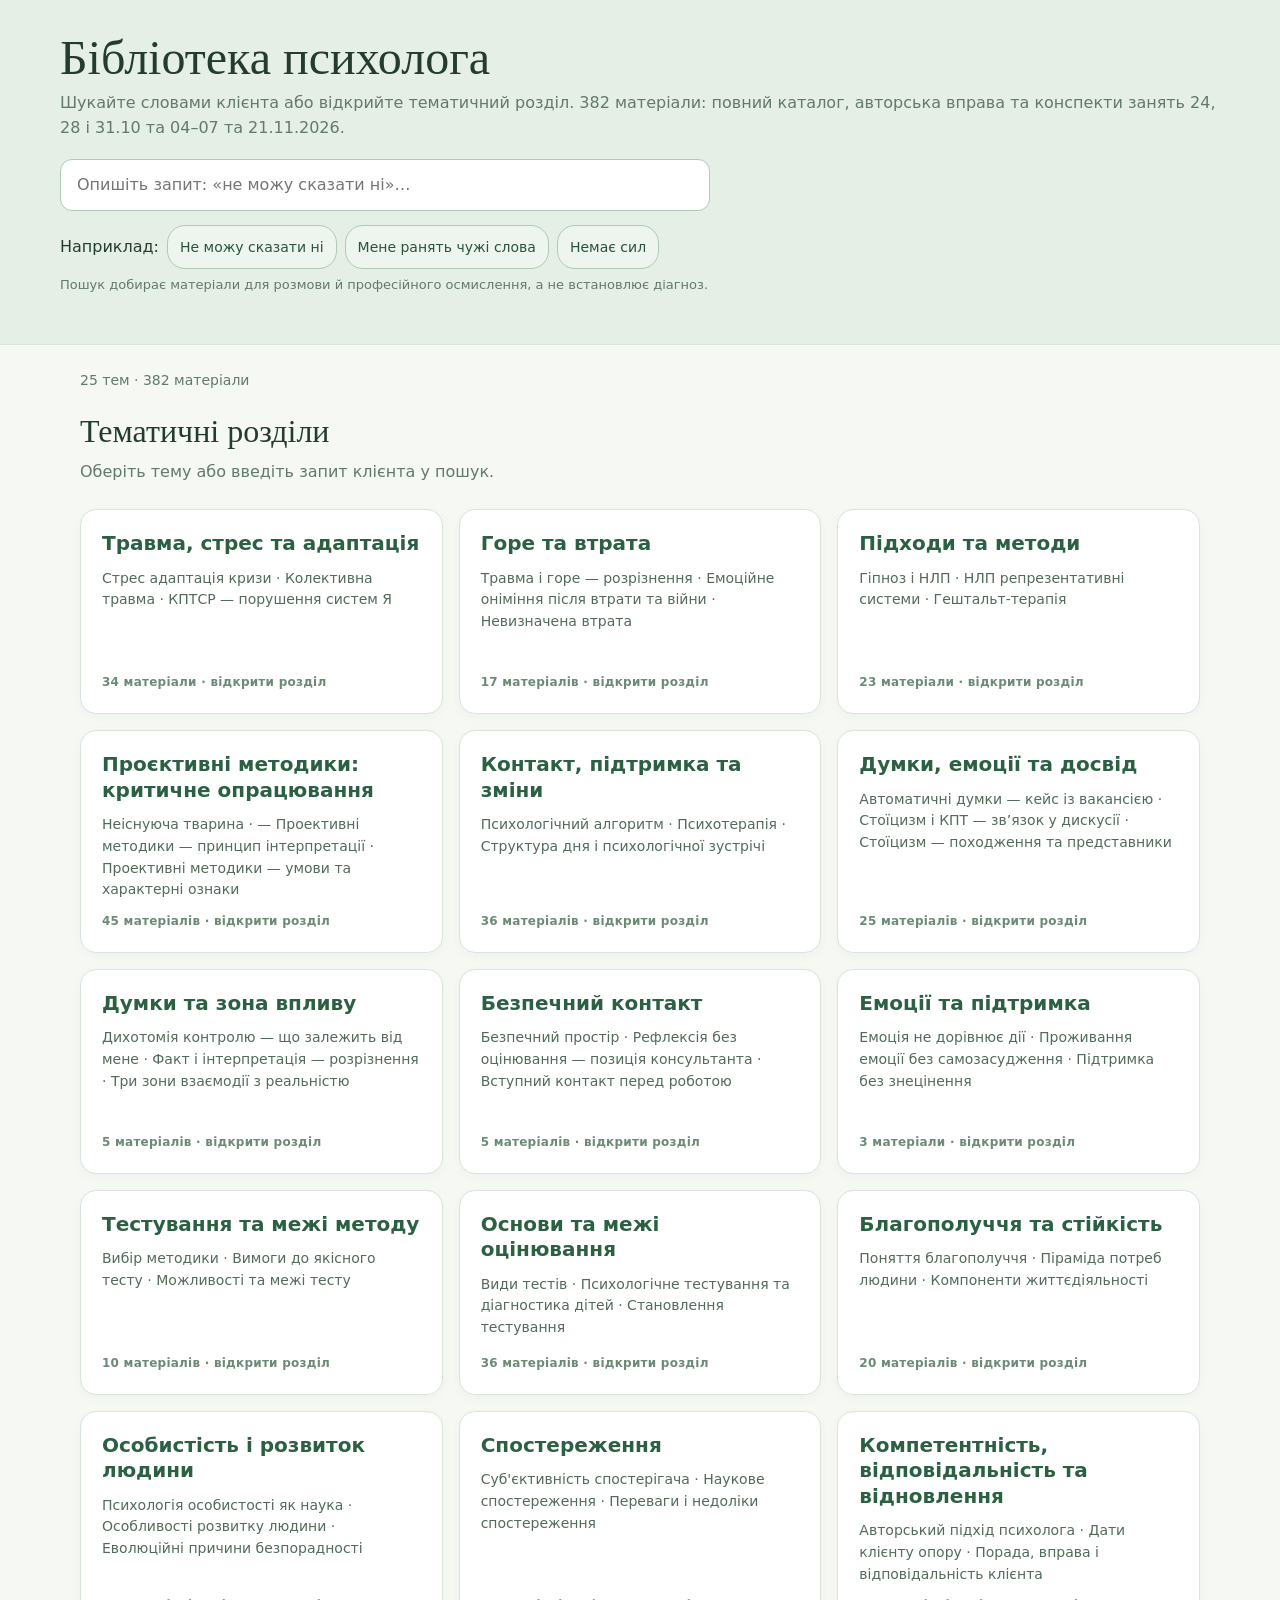
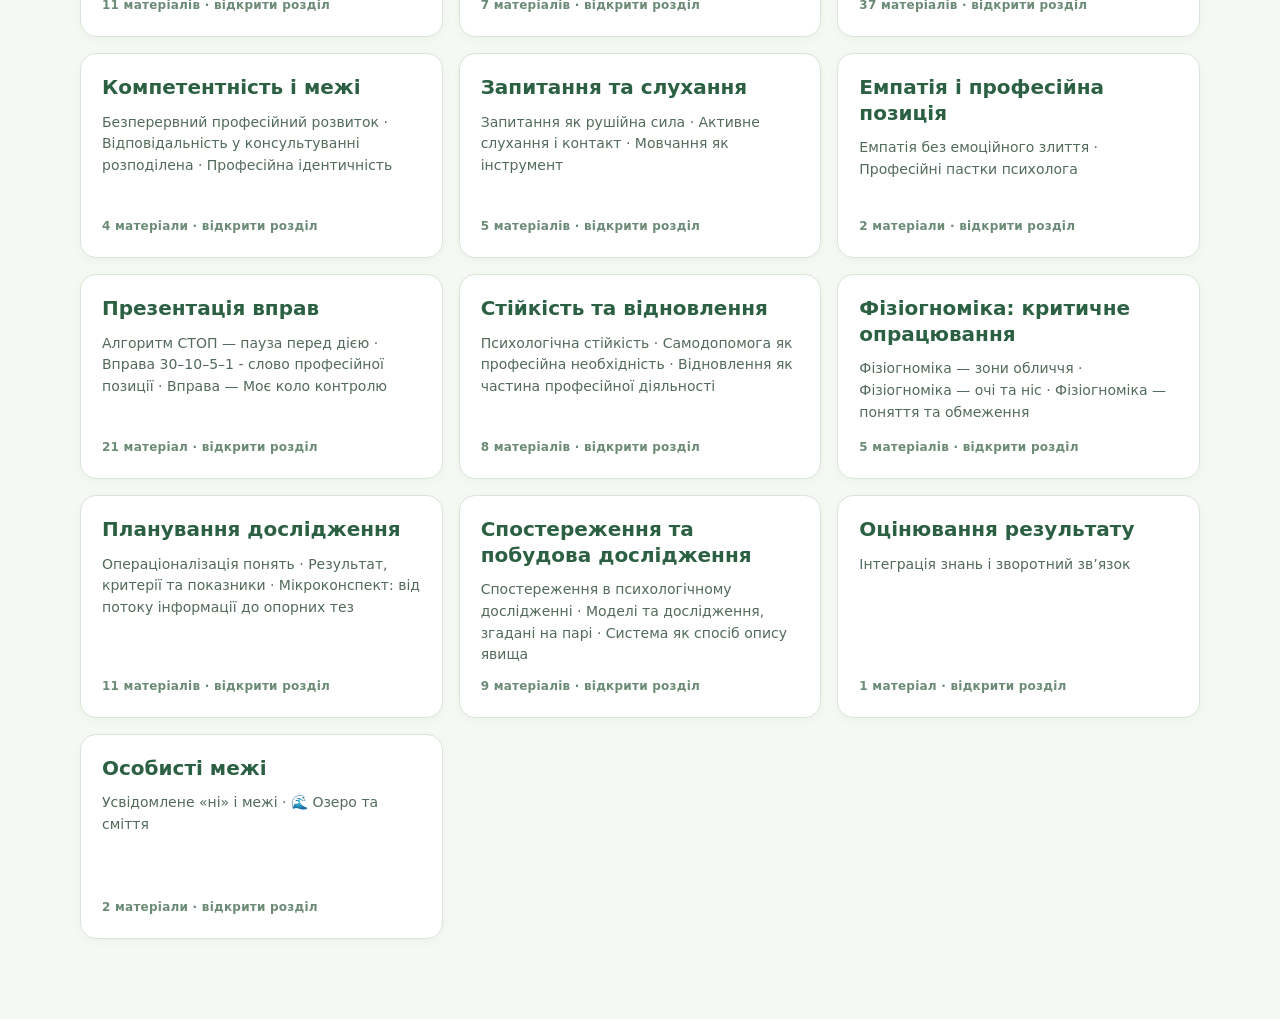
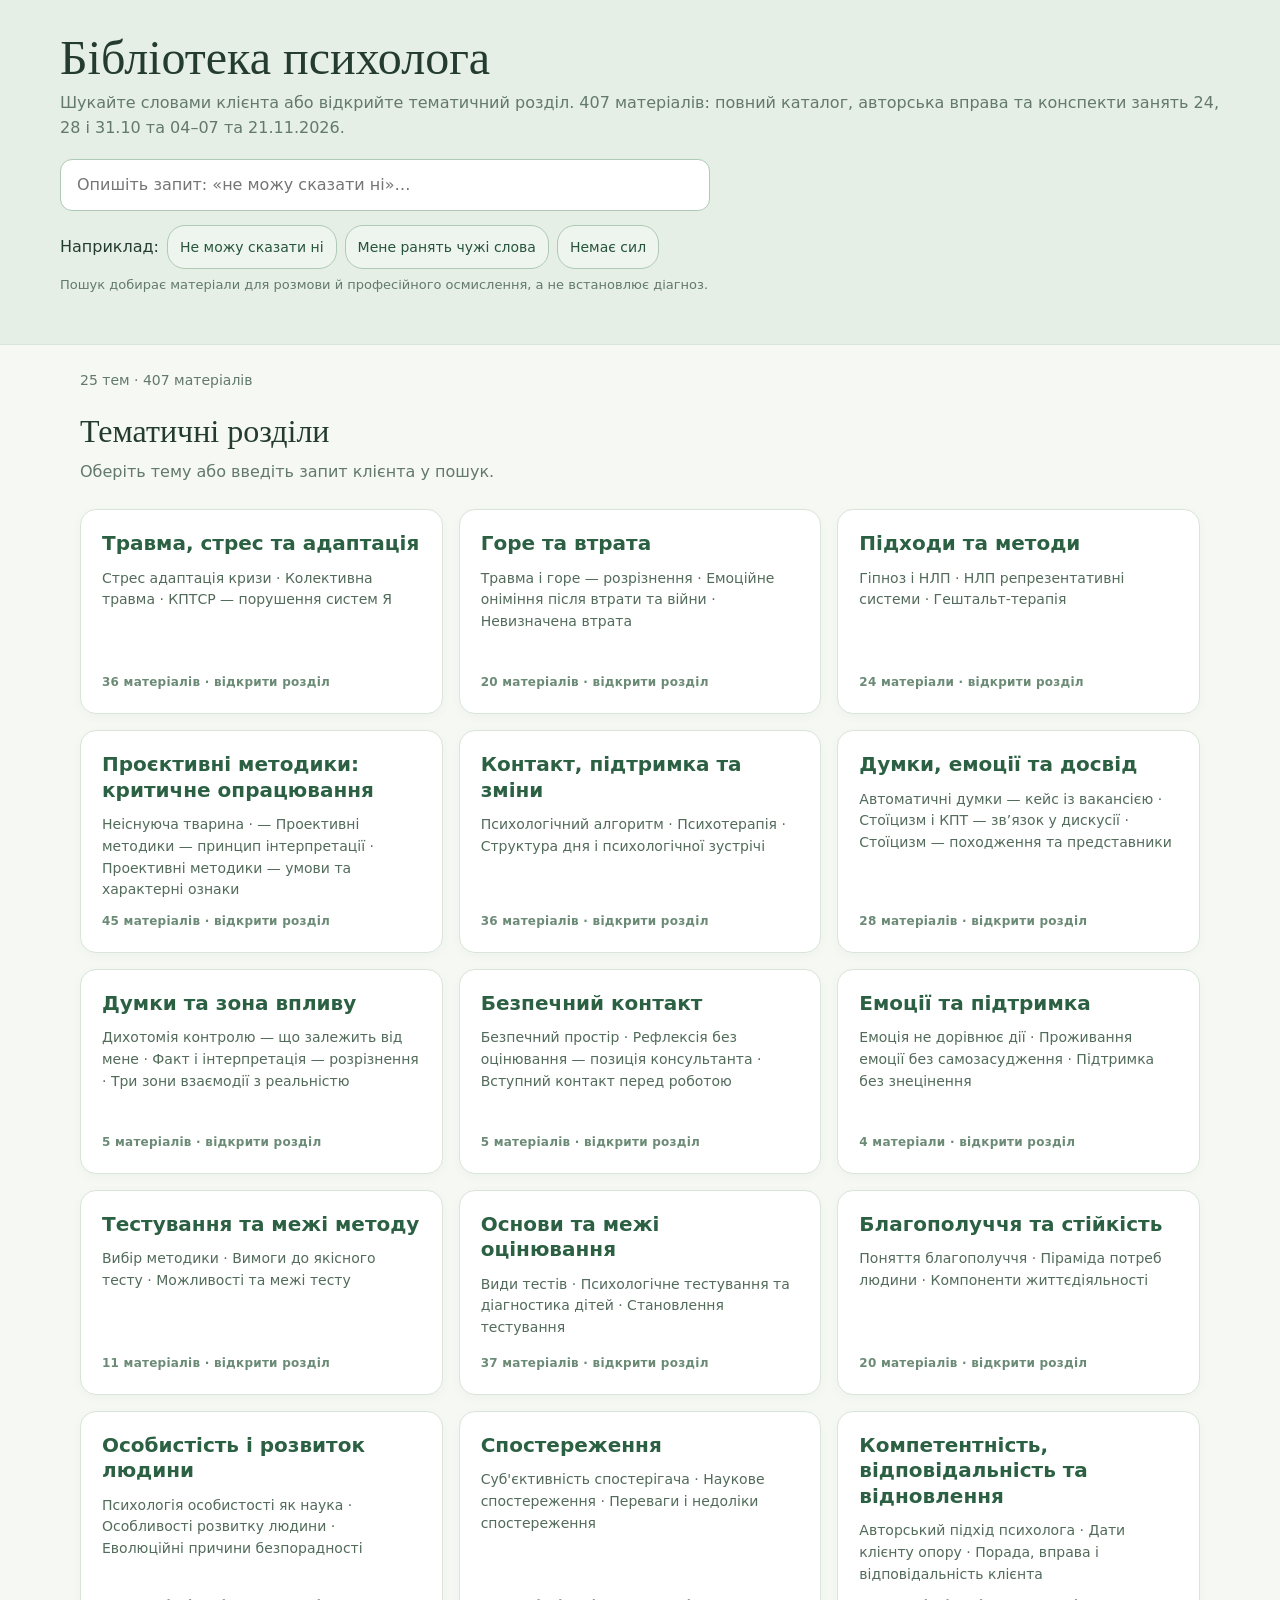
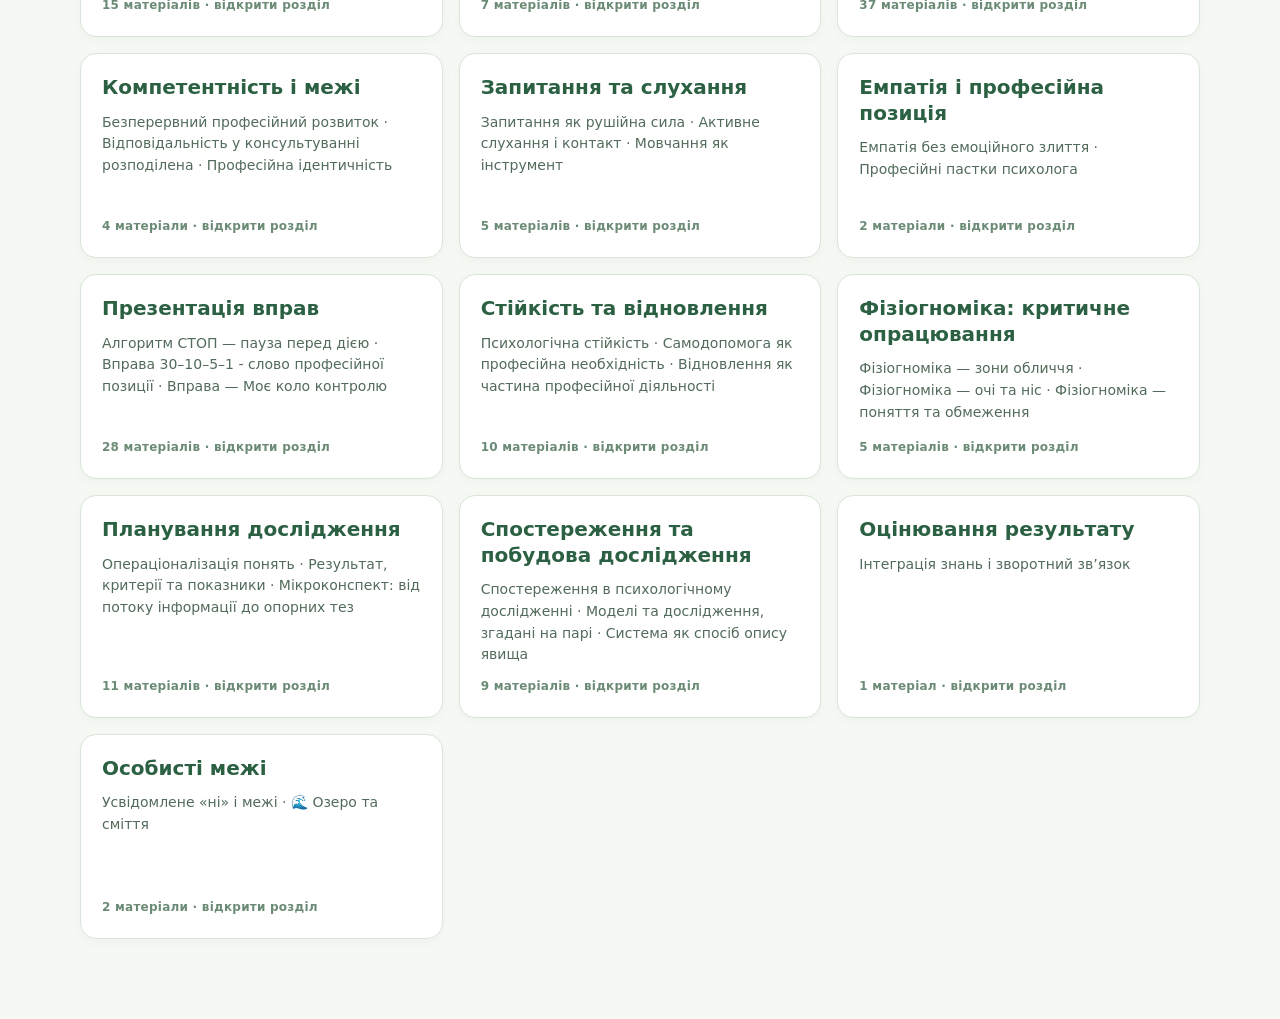
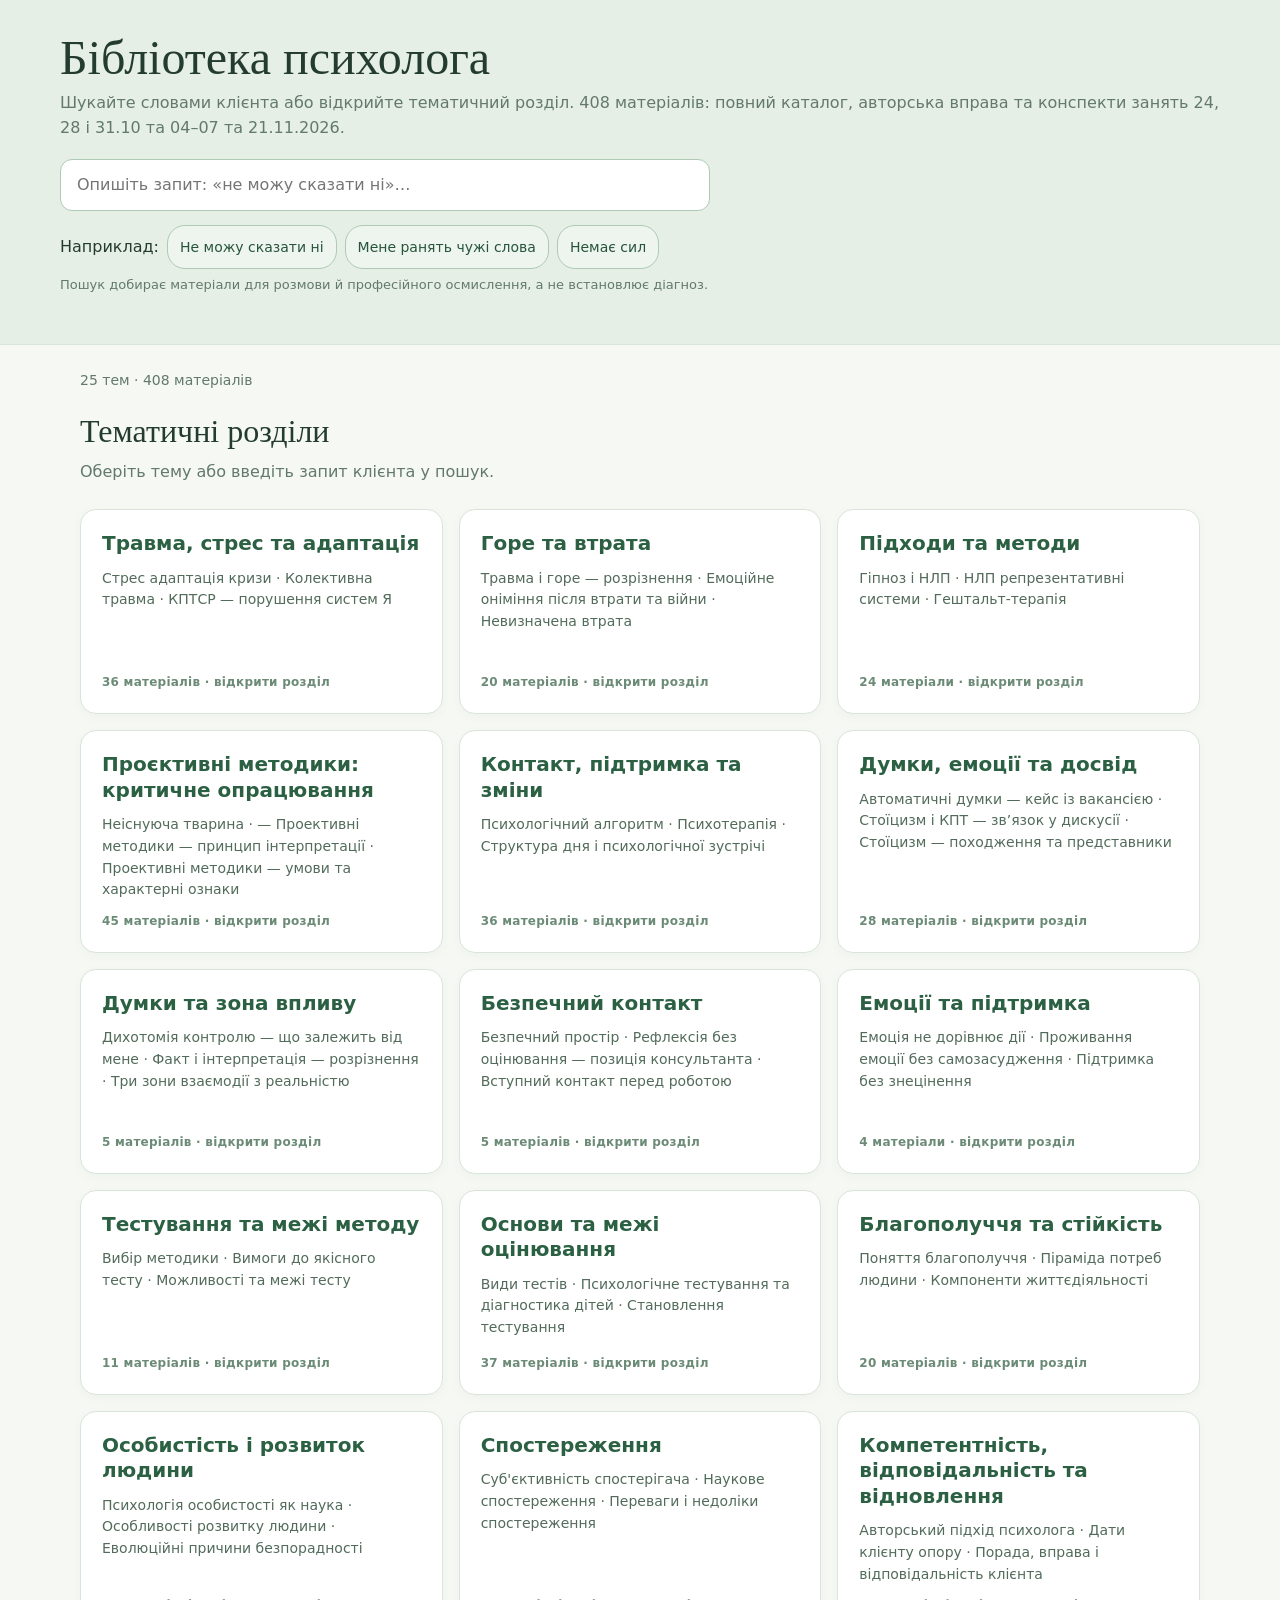
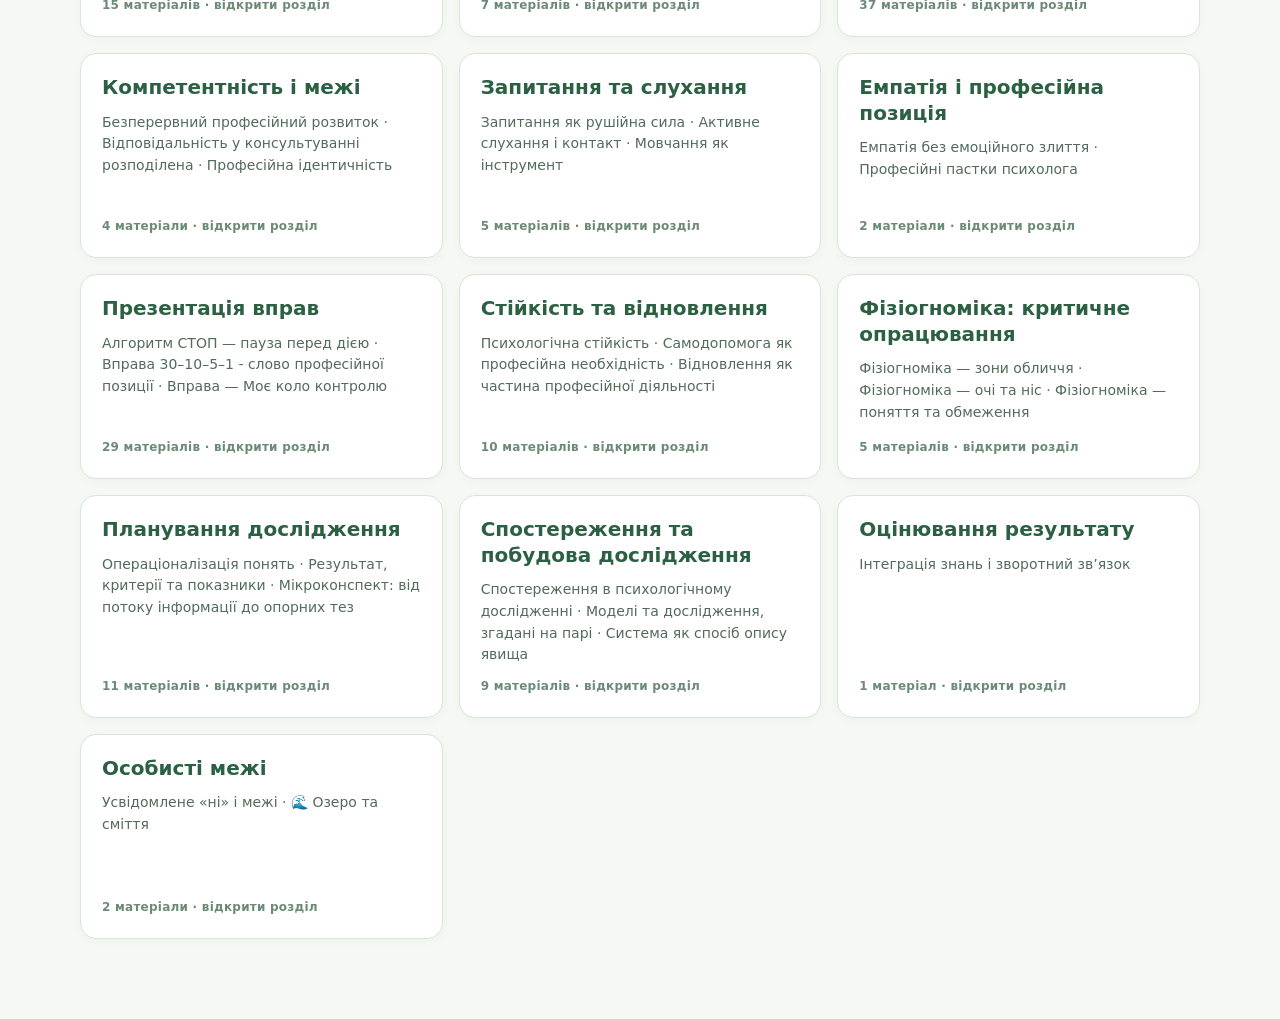
